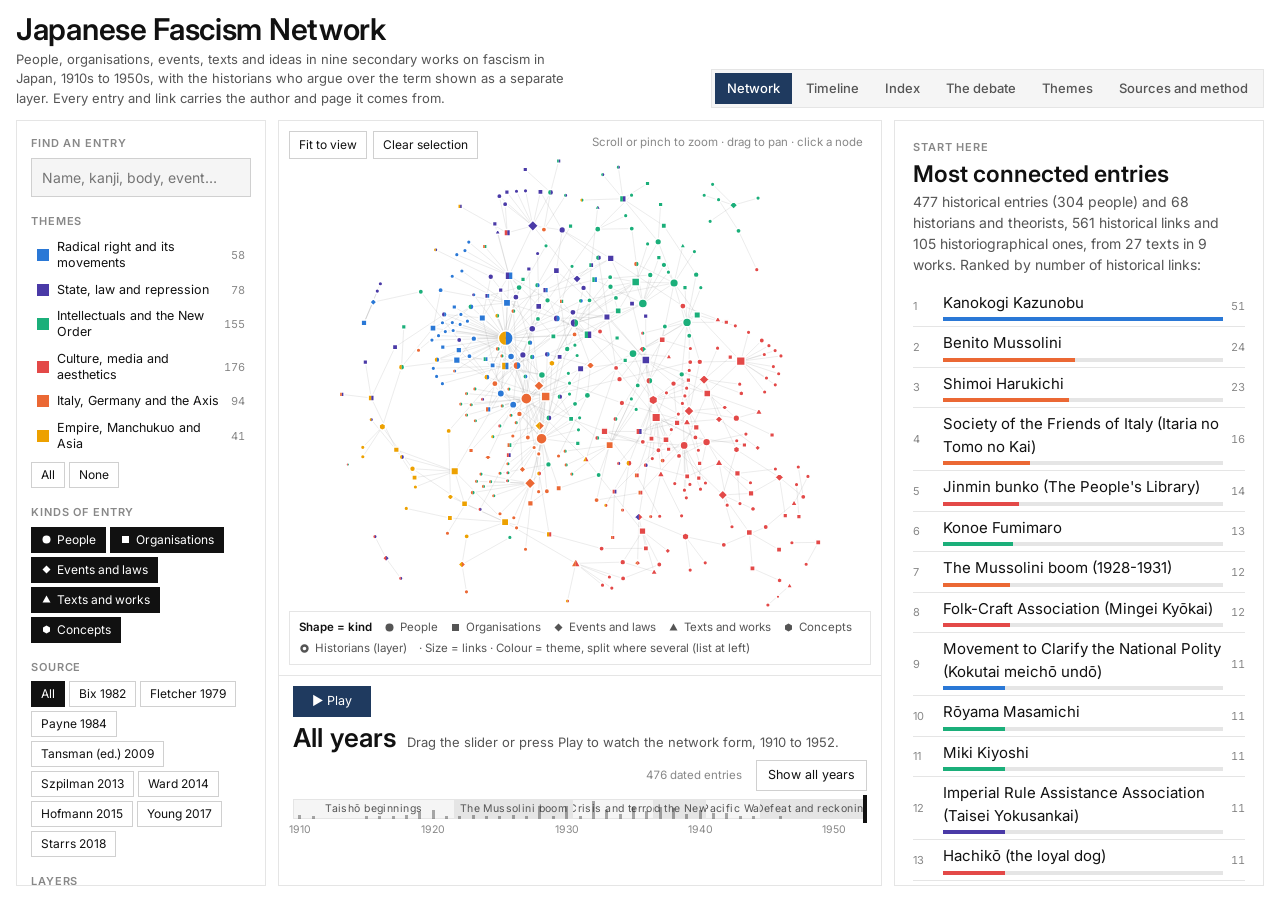
==== tools/japanese-fascism-network/app/index.html @ fdc98f90 "Add Japanese Fascism Network tool Interactive network, time slider, timeline, index, debate and them" ====
<!doctype html>
<html lang="en-GB">
<head>
<meta charset="utf-8">
<meta name="viewport" content="width=device-width, initial-scale=1, viewport-fit=cover">
<title>Japanese Fascism Network</title>
<link rel="preconnect" href="https://fonts.googleapis.com">
<link rel="preconnect" href="https://fonts.gstatic.com" crossorigin>
<link rel="stylesheet" href="https://fonts.googleapis.com/css2?family=Inter:wght@400;500;600&family=Noto+Sans+JP:wght@400;500&display=swap">
<style>
:root{
  --bg:#ffffff; --surface:#ffffff; --surface-2:#f5f5f5; --ink:#111111; --ink-2:#555555; --muted:#888888;
  --line:#e5e5e5; --line-2:#d0d0d0; --accent:#1f3a5f; --accent-ink:#ffffff; --focus:#2a78d6;
  --jp:#14161b; --jp-wash:#fff4e8; --jp-line:#e2b98c;
  --s-moral:#4a3aa7; --s-liberal:#2a78d6; --s-rand:#eb6834; --s-cy2000:#e34948; --s-east:#eda100;
  --s-futures:#1baf7a; --s-global:#008300; --s-consult:#e87ba4; --s-interloc:#898781;
  --serif:"Inter", "Noto Sans JP", system-ui, -apple-system, sans-serif;
  --sans:"Inter", "Noto Sans JP", system-ui, -apple-system, sans-serif;
  --mono:"Inter", "Noto Sans JP", system-ui, sans-serif;
}
html,body{height:100%}
body{background:var(--bg);color:var(--ink);font-family:var(--sans);font-size:14px;line-height:1.5;margin:0}
*{box-sizing:border-box}
button,input,select{font:inherit;color:inherit}
:focus-visible{outline:2px solid var(--focus);outline-offset:2px}
.app{display:grid;grid-template-rows:auto 1fr;height:100%;padding-inline:16px;gap:12px;padding-block:14px}
header.top{display:flex;flex-wrap:wrap;align-items:flex-end;justify-content:space-between;gap:10px 24px}
.brand h1{font-family:var(--serif);font-weight:600;font-size:30px;line-height:1.05;margin:0;letter-spacing:-.01em;text-wrap:balance}
.brand p{margin:4px 0 0;color:var(--ink-2);font-size:13px;max-width:70ch}
.brand p cite{font-style:italic;font-family:var(--serif);font-size:14.5px}
nav.tabs{display:flex;gap:2px;flex-wrap:wrap;background:var(--surface-2);border:1px solid var(--line);border-radius:0;padding:3px}
nav.tabs button{border:0;background:transparent;padding:6px 12px;border-radius:0;cursor:pointer;color:var(--ink-2);font-weight:500;font-size:13px}
nav.tabs button[aria-selected="true"]{background:var(--accent);color:var(--accent-ink)}
nav.tabs button:hover:not([aria-selected="true"]){background:var(--line)}
.shell{display:grid;grid-template-columns:250px minmax(0,1fr) 370px;gap:12px;min-height:0}
aside.filters,section.stage,aside.profile{background:var(--surface);border:1px solid var(--line);border-radius:0;min-height:0}
aside.filters{padding:14px;overflow:auto;display:flex;flex-direction:column;gap:16px}
.fgroup h3{font-size:11px;letter-spacing:.08em;text-transform:uppercase;color:var(--muted);margin:0 0 6px;font-weight:600}
.search{position:relative}
.search input{width:100%;padding:8px 10px;border:1px solid var(--line-2);border-radius:0;background:var(--surface-2)}
.sugg{position:absolute;left:0;right:0;top:100%;margin-top:4px;background:var(--surface);border:1px solid var(--line-2);border-radius:0;z-index:20;max-height:320px;overflow:auto;box-shadow:0 8px 24px rgba(0,0,0,.14)}
.sugg button{display:flex;gap:8px;align-items:center;width:100%;text-align:left;border:0;background:transparent;padding:7px 10px;cursor:pointer}
.sugg button:hover,.sugg button.on{background:var(--surface-2)}
.sugg small{color:var(--muted);margin-left:auto;white-space:nowrap}
.strands{display:flex;flex-direction:column;gap:2px}
.strow{display:grid;grid-template-columns:auto 1fr auto;align-items:center;gap:8px;padding:4px 6px;border-radius:0;cursor:pointer;user-select:none}
.strow:hover{background:var(--surface-2)}
.strow input{position:absolute;opacity:0;pointer-events:none}
.sw{width:12px;height:12px;border-radius:0;border:2px solid var(--sc);background:var(--sc)}
.strow.off .sw{background:transparent}
.strow.off .lbl{color:var(--muted);text-decoration:line-through;text-decoration-color:var(--line-2)}
.strow .lbl{font-size:12.5px;line-height:1.3}
.strow .ct{font-family:var(--mono);font-size:11px;color:var(--muted);font-variant-numeric:tabular-nums}
.chips{display:flex;flex-wrap:wrap;gap:4px}
.chip{border:1px solid var(--line-2);background:var(--surface);border-radius:0;padding:3px 9px;font-size:12px;cursor:pointer;display:inline-flex;align-items:center;gap:5px}
.chip[aria-pressed="true"]{background:var(--ink);color:var(--surface);border-color:var(--ink)}
.chip svg{flex:none}
.toggle{display:flex;gap:8px;align-items:flex-start;cursor:pointer;font-size:12.5px;line-height:1.35;padding:3px 0}
.toggle input{margin-top:2px;accent-color:var(--accent)}
.toggle.jp{background:var(--jp-wash);border:1px solid var(--jp-line);border-radius:0;padding:7px 8px}
.stat{font-size:12px;color:var(--muted)}
section.stage{position:relative;overflow:hidden;display:flex;flex-direction:column}
.view{flex:1;min-height:0;display:flex;flex-direction:column}
.view[hidden]{display:none!important}
#netwrap{position:relative;flex:1;min-height:420px}
#net{position:absolute;inset:0;width:100%;height:100%;cursor:grab;touch-action:none}
#net.dragging{cursor:grabbing}
.netbar{position:absolute;left:10px;top:10px;display:flex;gap:6px;flex-wrap:wrap;z-index:5}
.netbar button{border:1px solid var(--line-2);background:var(--surface);border-radius:0;padding:4px 9px;font-size:12px;cursor:pointer}
.netbar button:hover{background:var(--surface-2)}
.legend{position:absolute;left:10px;bottom:10px;background:color-mix(in srgb,var(--surface) 92%,transparent);border:1px solid var(--line);border-radius:0;padding:7px 9px;font-size:11.5px;color:var(--ink-2);display:flex;flex-wrap:wrap;gap:4px 12px;max-width:calc(100% - 20px);z-index:5}
.legend span{display:inline-flex;align-items:center;gap:5px}
.hint{position:absolute;right:10px;top:10px;font-size:11.5px;color:var(--muted);background:color-mix(in srgb,var(--surface) 88%,transparent);padding:3px 8px;border-radius:0;z-index:5}
.tip{position:absolute;pointer-events:none;background:var(--ink);color:var(--surface);padding:7px 9px;border-radius:0;font-size:12px;max-width:280px;z-index:30;box-shadow:0 6px 18px rgba(0,0,0,.2);line-height:1.35}
.tip b{font-weight:600;display:block;font-size:12.5px}
.tip i{opacity:.8;font-style:normal;font-size:11px}
.scroll{overflow:auto;padding:18px 22px}
.eyebrow{font-size:11px;letter-spacing:.08em;text-transform:uppercase;color:var(--muted);font-weight:600}
h2.vt{font-family:var(--serif);font-weight:600;font-size:22px;margin:2px 0 6px;text-wrap:balance}
.lede{color:var(--ink-2);max-width:68ch;margin:0 0 14px}
/* timeline */
#tlchart{width:100%;overflow-x:auto;border-bottom:1px solid var(--line);padding-bottom:6px}
#tlchart svg{display:block;min-width:720px}
.tlist{display:flex;flex-direction:column;gap:18px;margin-top:14px}
.decade h4{font-family:var(--serif);font-size:18px;font-weight:600;margin:0 0 6px;padding-bottom:3px;border-bottom:1px solid var(--line)}
.tli{display:grid;grid-template-columns:52px 14px 1fr;gap:8px;padding:6px 6px;border-radius:0;align-items:start}
.tli.hl{background:var(--surface-2);box-shadow:inset 0 0 0 1px var(--line-2)}
.tli .yr{font-family:var(--mono);font-size:12.5px;color:var(--ink-2);font-variant-numeric:tabular-nums;padding-top:1px}
.tli .dot{width:10px;height:10px;border-radius:50%;margin-top:5px}
.tli .txt{min-width:0}
.tli .ents{display:flex;flex-wrap:wrap;gap:4px;margin-top:3px}
.elink{border:0;background:var(--surface-2);border:1px solid var(--line);border-radius:0;padding:1px 7px;font-size:12px;cursor:pointer;color:var(--ink)}
.elink:hover{border-color:var(--line-2);background:var(--line)}
.jptag{font-family:var(--mono);font-size:10.5px;border:1px solid var(--jp-line);background:var(--jp-wash);border-radius:0;padding:0 5px;color:var(--ink);white-space:nowrap}
/* index */
.letters{display:flex;flex-wrap:wrap;gap:2px;position:sticky;top:0;background:var(--surface);padding:8px 0;z-index:2;border-bottom:1px solid var(--line)}
.letters a{font-family:var(--mono);font-size:12px;padding:2px 6px;border-radius:0;color:var(--ink-2);text-decoration:none}
.letters a:hover{background:var(--surface-2)}
.letters a.dim{color:var(--line-2);pointer-events:none}
.ixgroup{margin-top:12px}
.ixgroup h4{font-family:var(--serif);font-size:22px;margin:0 0 4px;font-weight:600}
.ix{padding:5px 0;border-bottom:1px dotted var(--line);display:grid;grid-template-columns:1fr;gap:1px}
.ix .hd{display:flex;align-items:baseline;gap:8px;flex-wrap:wrap}
.ix .hd button{border:0;background:none;padding:0;font-family:var(--serif);font-size:16px;cursor:pointer;color:var(--ink);text-align:left}
.ix .hd button:hover{text-decoration:underline;text-underline-offset:3px}
.ix .tp{font-size:11px;color:var(--muted)}
.ix .pp{font-family:var(--mono);font-size:12px;color:var(--ink-2);font-variant-numeric:tabular-nums;overflow-wrap:anywhere}
.ix .pp em{font-style:normal;color:var(--muted)}
.cdot{display:inline-block;width:8px;height:8px;border-radius:50%;flex:none}
/* japan & about */
.prose{max-width:72ch}
.prose p{margin:0 0 12px}
.prose h3{font-family:var(--serif);font-size:19px;margin:22px 0 8px;font-weight:600}
.jpcards{display:grid;grid-template-columns:repeat(auto-fill,minmax(280px,1fr));gap:10px;margin:10px 0 6px}
.jpcard{border:1px solid var(--jp-line);background:var(--jp-wash);border-radius:0;padding:11px 12px;display:flex;flex-direction:column;gap:5px}
.jpcard button.nm{border:0;background:none;padding:0;font-family:var(--serif);font-size:17px;font-weight:600;text-align:left;cursor:pointer;color:var(--ink)}
.jpcard .pp{font-family:var(--mono);font-size:11.5px;color:var(--ink-2)}
.jpcard p{margin:0;font-size:13px}
.leads{margin:6px 0 0;padding-left:18px}
.leads li{margin-bottom:8px}
.mine{font-size:11px;letter-spacing:.06em;text-transform:uppercase;color:var(--muted);font-weight:600}
table.ch{border-collapse:collapse;width:100%;font-size:13px}
table.ch td{padding:5px 8px;border-bottom:1px solid var(--line);vertical-align:top}
table.ch td:first-child{font-family:var(--mono);color:var(--muted);white-space:nowrap}
table.ch button{border:0;background:none;padding:0;text-align:left;cursor:pointer;color:var(--ink);font:inherit}
table.ch button:hover{text-decoration:underline}
/* profile */
aside.profile{overflow:auto;padding:18px 18px 22px}
.pk{display:flex;align-items:center;gap:7px;font-size:11.5px;color:var(--ink-2);letter-spacing:.02em}
.pname{font-family:var(--serif);font-weight:600;font-size:27px;line-height:1.1;margin:6px 0 4px;text-wrap:balance}
.pmeta{font-family:var(--mono);font-size:12px;color:var(--muted)}
.prole{font-family:var(--serif);font-style:italic;font-size:16px;color:var(--ink-2);margin:6px 0 10px}
.pdesc{margin:0 0 12px}
.pbox{border:1px solid var(--jp-line);background:var(--jp-wash);border-radius:0;padding:9px 11px;margin:0 0 14px;font-size:13px}
.pbox .eyebrow{color:var(--ink-2);margin-bottom:3px;display:block}
.psec{margin-top:16px}
.psec h4{font-size:11px;letter-spacing:.08em;text-transform:uppercase;color:var(--muted);margin:0 0 6px;font-weight:600;display:flex;justify-content:space-between;gap:8px}
.refs{display:grid;grid-template-columns:auto 1fr;gap:3px 10px;font-family:var(--mono);font-size:12px;font-variant-numeric:tabular-nums}
.refs .c{color:var(--muted)}
.refs .v{color:var(--ink);overflow-wrap:anywhere}
.refs .v em{font-style:normal;color:var(--muted)}
.rel{list-style:none;margin:0;padding:0;display:flex;flex-direction:column;gap:4px}
.rel li{font-size:13px;line-height:1.35;display:grid;grid-template-columns:14px 1fr;gap:6px}
.rel .ar{color:var(--muted);font-family:var(--mono);font-size:11px;padding-top:2px}
.rel button{border:0;background:none;padding:0;cursor:pointer;color:var(--ink);font-weight:500;text-align:left;text-decoration:underline;text-decoration-color:var(--line-2);text-underline-offset:2px}
.rel button:hover{text-decoration-color:var(--ink)}
.rel .lb{color:var(--ink-2)}
.rel .chn{font-family:var(--mono);font-size:11px;color:var(--muted)}
.kind{font-size:12px;font-weight:600;color:var(--ink-2);margin:10px 0 4px}
.pbtns{display:flex;gap:6px;flex-wrap:wrap;margin-top:12px}
.pbtns button{border:1px solid var(--line-2);background:var(--surface);border-radius:0;padding:5px 10px;font-size:12.5px;cursor:pointer}
.pbtns button.primary{background:var(--accent);color:var(--accent-ink);border-color:var(--accent)}
.toplist{list-style:none;padding:0;margin:0;display:flex;flex-direction:column}
.toplist li{display:grid;grid-template-columns:22px 1fr auto;gap:8px;align-items:center;padding:5px 0;border-bottom:1px solid var(--line)}
.toplist .rk{font-family:var(--mono);font-size:11px;color:var(--muted)}
.toplist button{border:0;background:none;padding:0;text-align:left;cursor:pointer;color:var(--ink);font-family:var(--serif);font-size:15px}
.toplist .n{font-family:var(--mono);font-size:11px;color:var(--muted);font-variant-numeric:tabular-nums}
.bar{height:4px;border-radius:0;background:var(--line);margin-top:3px;overflow:hidden}
.bar i{display:block;height:100%;background:var(--muted);border-radius:0}
.ftoggle{display:none}
@media (max-width:1180px){
  .shell{grid-template-columns:230px minmax(0,1fr)}
  aside.profile{grid-column:1 / -1;max-height:none}
}
@media (max-width:760px){
  .app{height:auto;display:flex;flex-direction:column}
  html,body{height:auto}
  .shell{display:flex;flex-direction:column}
  .ftoggle{display:inline-flex;border:1px solid var(--line-2);background:var(--surface);border-radius:0;padding:6px 12px;cursor:pointer;font-size:13px;align-self:flex-start}
  aside.filters.collapsed{display:none}
  #netwrap{flex:none;min-height:0;height:68vh}
  section.stage{min-height:0}
  .scroll{padding:14px}
  .brand h1{font-size:25px}
  .view{flex:none;max-height:none}
  #tlist-wrap,.scroll{max-height:none}
}
@media (prefers-reduced-motion: reduce){*{transition:none!important;animation:none!important}}
:root{
  --q1:#2a78d6; --q2:#4a3aa7; --q3:#1baf7a; --q4:#e34948; --q5:#eb6834; --q6:#eda100; --q0:#a3a6ad;
  --sh-line:#9fb3d1; --sh-wash:#eef3fa;
  --serif-jp:"Inter","Noto Sans JP","Hiragino Sans","Yu Gothic",sans-serif;
}
.pbtns a{border:1px solid var(--line-2);background:var(--surface);border-radius:0;padding:5px 10px;font-size:12.5px;cursor:pointer;color:var(--ink);text-decoration:none}
.pbtns a:hover{background:var(--surface-2)}
.shtag{font-family:var(--mono);font-size:10.5px;border:1px solid var(--sh-line);background:var(--sh-wash);border-radius:0;padding:0 5px;color:var(--ink);white-space:nowrap}
.toggle.sh{background:var(--sh-wash);border:1px solid var(--sh-line);border-radius:0;padding:7px 8px}
.pbox.sh{border-color:var(--sh-line);background:var(--sh-wash)}
.qchip{display:inline-flex;align-items:center;gap:5px;border:1px solid var(--line-2);border-radius:0;padding:2px 8px;font-size:12px;background:var(--surface)}
.qchips{display:flex;flex-wrap:wrap;gap:4px}
.rqcards{display:flex;flex-direction:column;gap:14px;margin-top:14px}
.rqcard{border:1px solid var(--line);border-left:4px solid var(--rc);border-radius:0;padding:12px 14px 14px;background:var(--surface)}
.rqcard .code{font-family:var(--mono);font-size:11.5px;color:var(--ink-2);display:flex;gap:8px;align-items:center;flex-wrap:wrap}
.rqcard h3{font-family:var(--serif);font-size:19px;font-weight:600;margin:4px 0 8px;line-height:1.3;text-wrap:balance}
.rqcard dl{margin:0;display:grid;gap:8px}
.rqcard dt{font-size:11px;letter-spacing:.08em;text-transform:uppercase;color:var(--muted);font-weight:600}
.rqcard dd{margin:1px 0 0}
.rqcard .ents{display:flex;flex-wrap:wrap;gap:4px;margin-top:3px}
.rqcard a{color:var(--accent)}
.jpn{font-family:var(--serif-jp)}
.timebar{border-top:1px solid var(--line);padding:10px 14px 12px;display:flex;flex-direction:column;gap:8px;background:var(--surface)}
.tb-row{display:flex;flex-wrap:wrap;align-items:center;gap:8px 14px}
.tb-row button{border:1px solid var(--line-2);background:var(--surface);border-radius:0;padding:5px 11px;font-size:12.5px;cursor:pointer}
.tb-row button.primary{background:var(--accent);color:var(--accent-ink);border-color:var(--accent);min-width:78px}
.tb-year{display:flex;align-items:baseline;gap:10px;min-width:0}
.tb-year b{font-family:var(--serif);font-weight:600;font-size:26px;line-height:1;font-variant-numeric:tabular-nums}
.tb-phase{font-size:13px;color:var(--ink-2)}
.tb-phase i{font-style:normal;font-family:var(--mono);font-size:11px;letter-spacing:.06em;text-transform:uppercase;color:var(--muted);margin-right:6px}
.tb-stat{font-family:var(--mono);font-size:11.5px;color:var(--muted);margin-left:auto;font-variant-numeric:tabular-nums}
.tb-track{position:relative;height:40px}
.tb-bands{position:absolute;left:0;right:0;top:0;height:20px;display:flex;border-radius:0;overflow:hidden;border:1px solid var(--line)}
.tb-bands span{height:100%;display:flex;align-items:center;justify-content:center;font-size:10.5px;letter-spacing:.04em;color:var(--ink-2);white-space:nowrap;overflow:hidden;cursor:pointer}
.tb-bands span:nth-child(odd){background:var(--surface-2)}
.tb-bands span:nth-child(even){background:var(--line)}
.tb-bands span.on{background:var(--accent);color:var(--accent-ink)}
.tb-track input{position:absolute;left:0;right:0;top:0;width:100%;height:20px;margin:0;background:transparent;-webkit-appearance:none;appearance:none;cursor:pointer}
.tb-track input::-webkit-slider-runnable-track{height:20px;background:transparent}
.tb-track input::-moz-range-track{height:20px;background:transparent}
.tb-track input::-webkit-slider-thumb{-webkit-appearance:none;width:4px;height:28px;margin-top:-4px;background:var(--ink);border-radius:0;border:0}
.tb-track input::-moz-range-thumb{width:4px;height:28px;background:var(--ink);border-radius:0;border:0}
.tb-ticks{position:absolute;left:0;right:0;top:23px;height:14px;font-family:var(--mono);font-size:10.5px;color:var(--muted)}
.tb-ticks span{position:absolute;transform:translateX(-50%)}
.tb-hist{position:absolute;left:0;right:0;top:0;height:20px;pointer-events:none}
.tb-hist i{position:absolute;bottom:0;width:3px;margin-left:-1.5px;background:var(--ink);opacity:.35;border-radius:0}
.tb-events{display:flex;flex-wrap:nowrap;gap:4px;align-items:center;min-height:26px;font-size:12px;color:var(--muted);overflow-x:auto;white-space:nowrap;padding-bottom:2px}
.tb-events>*{flex:none}
.timebar{flex:none}
.tb-phase{max-width:62ch}
.tb-events .elink{font-size:12px}
.tb-events .elink.an{border-style:dashed}
@media (max-width:760px){.tb-bands span{font-size:0}.tb-stat{margin-left:0;width:100%}}
@media (max-width:760px){.hint{display:none}}
</style>
<style>
:root{ --hg:#5f6470; --hg-wash:#eef0f4; --hg-line:#a9aebb; }
.toggle.hg{background:var(--hg-wash);border:1px solid var(--hg-line);border-radius:0;padding:7px 8px}
.pbox.hg{border-color:var(--hg-line);background:var(--hg-wash)}
.hgtag{font-family:var(--mono);font-size:10.5px;border:1px solid var(--hg-line);background:var(--hg-wash);border-radius:0;padding:0 5px;color:var(--ink);white-space:nowrap}
.cite{font-family:var(--mono);font-size:11.5px;color:var(--ink-2);white-space:nowrap;border:0;background:none;padding:0;cursor:pointer;text-decoration:underline dotted;text-decoration-color:var(--line-2);text-underline-offset:2px}
.cite:hover{color:var(--ink);text-decoration-color:var(--ink)}
.stmts{list-style:none;margin:0 0 12px;padding:0;display:flex;flex-direction:column;gap:8px}
.stmts li{border-left:2px solid var(--line-2);padding-left:9px}
.stmts .cs{display:block;margin-top:2px}
.claims{list-style:none;margin:0;padding:0;display:flex;flex-direction:column;gap:8px}
.claims li{font-size:13.5px}
.claims .k{font-family:var(--mono);font-size:10.5px;letter-spacing:.05em;text-transform:uppercase;color:var(--muted);margin-right:6px}
.alts{font-size:12px;color:var(--muted);margin:2px 0 8px}
.rel .cs{display:block;margin-top:1px}
.stcards{display:flex;flex-direction:column;gap:14px;margin-top:14px}
.stcard{border:1px solid var(--line);border-left:4px solid var(--hg);border-radius:0;padding:12px 14px 14px;background:var(--surface)}
.stcard h3{font-family:var(--serif);font-size:19px;font-weight:600;margin:2px 0 4px}
.stcard .who{margin-top:12px;padding-top:10px;border-top:1px solid var(--line)}
.stcard .who:first-of-type{border-top:0;padding-top:0}
.stcard .who h4{margin:0 0 4px;font-family:var(--serif);font-size:16px;font-weight:600;display:flex;gap:8px;align-items:baseline;flex-wrap:wrap}
.stcard .who h4 button{border:0;background:none;padding:0;font:inherit;color:var(--ink);cursor:pointer;text-align:left}
.stcard .who h4 button:hover{text-decoration:underline}
.bib{margin:0;padding-left:0;list-style:none;display:flex;flex-direction:column;gap:10px}
.bib li{padding-left:22px;text-indent:-22px}
.bib li:target{background:var(--surface-2);box-shadow:0 0 0 6px var(--surface-2);border-radius:0}
.bib .n{font-family:var(--mono);font-size:11px;color:var(--muted);white-space:nowrap}
.chaps{margin:6px 0 0 22px;padding:0;list-style:none;display:flex;flex-direction:column;gap:6px;font-size:13px}
.chaps li{text-indent:0;padding-left:0}
select.chsel{width:100%;margin-top:6px;padding:5px 8px;border:1px solid var(--line-2);border-radius:0;background:var(--surface-2);font-size:12.5px}
.tb-note{font-size:11.5px;color:var(--muted)}
</style>
</head>
<body>

<div class="app">
  <header class="top">
    <div class="brand">
      <h1>Japanese Fascism Network</h1>
      <p>People, organisations, events, texts and ideas in nine secondary works on fascism in Japan, 1910s to 1950s, with the historians who argue over the term shown as a separate layer. Every entry and link carries the author and page it comes from.</p>
    </div>
    <nav class="tabs" role="tablist" aria-label="Views">
      <button role="tab" data-view="network" aria-selected="true">Network</button>
      <button role="tab" data-view="timeline" aria-selected="false">Timeline</button>
      <button role="tab" data-view="index" aria-selected="false">Index</button>
      <button role="tab" data-view="debate" aria-selected="false">The debate</button>
      <button role="tab" data-view="themes" aria-selected="false">Themes</button>
      <button role="tab" data-view="about" aria-selected="false">Sources and method</button>
    </nav>
  </header>

  <div class="shell">
    <button class="ftoggle" id="ftoggle" aria-controls="filters" aria-expanded="false">Filters and search</button>
    <aside class="filters collapsed" id="filters" aria-label="Filters">
      <div class="fgroup search">
        <h3><label for="q">Find an entry</label></h3>
        <input id="q" type="search" placeholder="Name, kanji, body, event…" autocomplete="off">
        <div class="sugg" id="sugg" hidden></div>
      </div>
      <div class="fgroup">
        <h3>Themes</h3>
        <div class="strands" id="strands"></div>
        <div class="chips" style="margin-top:6px"><button class="chip" id="allstr">All</button><button class="chip" id="nostr">None</button></div>
      </div>
      <div class="fgroup">
        <h3>Kinds of entry</h3>
        <div class="chips" id="types"></div>
      </div>
      <div class="fgroup">
        <h3>Source</h3>
        <div class="chips" id="pubs"></div>
        <select class="chsel" id="chsel" hidden aria-label="Chapter of Tansman (ed.)"></select>
      </div>
      <div class="fgroup">
        <h3>Layers</h3>
        <label class="toggle hg"><input type="checkbox" id="hg"> <span><b>Show the historians</b><br><span class="stat">Scholars and theorists, what they argue and whom they discuss, drawn dashed</span></span></label>
        <label class="toggle"><input type="checkbox" id="minor"> <span>Include entries named in only one source, with no other links</span></label>
      </div>
      <div class="stat" id="stat"></div>
    </aside>

    <section class="stage" aria-live="polite">
      <div class="view" id="view-network">
        <div id="netwrap">
          <canvas id="net" aria-label="Network of people, organisations, events, texts and ideas. Use the index view for a text alternative."></canvas>
          <div class="netbar"><button id="fit">Fit to view</button><button id="clearsel">Clear selection</button></div>
          <div class="hint" id="hint">Scroll or pinch to zoom · drag to pan · click a node</div>
          <div class="legend" id="legend"></div>
          <div class="tip" id="tip" hidden></div>
        </div>
        <div class="timebar" id="timebar" aria-label="Time slider">
          <div class="tb-row">
            <button class="primary" id="play" aria-label="Play through the years">&#9654; Play</button>
            <div class="tb-year"><b id="tbYear">All years</b><span class="tb-phase" id="tbPhase"></span></div>
            <span class="tb-stat" id="tbStat"></span>
            <button id="allyears">Show all years</button>
          </div>
          <div class="tb-track">
            <div class="tb-bands" id="tbBands"></div>
            <div class="tb-hist" id="tbHist"></div>
            <input type="range" id="yr" min="1910" max="1952" step="1" value="1952" aria-label="Show the network as it stood at the end of this year">
            <div class="tb-ticks" id="tbTicks"></div>
          </div>
          <div class="tb-events" id="tbEvents"></div>
        </div>
      </div>

      <div class="view" id="view-timeline" hidden>
        <div class="scroll" id="tlist-wrap">
          <div class="eyebrow" id="tlrange"></div>
          <h2 class="vt">Timeline</h2>
          <p class="lede">Dated events recorded in the sources, placed by theme. An item touching several themes appears in each lane. Click a dot or an entry to open it; each line gives its source and page.</p>
          <div id="tlchart"></div>
          <div class="tlist" id="tlist"></div>
        </div>
      </div>

      <div class="view" id="view-index" hidden>
        <div class="scroll" id="ixwrap">
          <div class="eyebrow">Every entry, A to Z</div>
          <h2 class="vt">Index</h2>
          <p class="lede">Japanese names are given family name first. The line under each entry lists the works that name it. Current filters apply.</p>
          <div class="letters" id="letters"></div>
          <div id="ix"></div>
        </div>
      </div>

      <div class="view" id="view-debate" hidden>
        <div class="scroll"><div class="prose" id="debate" style="max-width:82ch"></div></div>
      </div>

      <div class="view" id="view-themes" hidden>
        <div class="scroll"><div class="prose" id="themes" style="max-width:82ch"></div></div>
      </div>

      <div class="view" id="view-about" hidden>
        <div class="scroll"><div class="prose" id="about"></div></div>
      </div>
    </section>

    <aside class="profile" id="profile" aria-label="Entry details"></aside>
  </div>
</div>
<script>/* d3 v7.9.0, ISC licence, Mike Bostock */
// https://d3js.org v7.9.0 Copyright 2010-2023 Mike Bostock
!function(t,n){"object"==typeof exports&&"undefined"!=typeof module?n(exports):"function"==typeof define&&define.amd?define(["exports"],n):n((t="undefined"!=typeof globalThis?globalThis:t||self).d3=t.d3||{})}(this,(function(t){"use strict";function n(t,n){return null==t||null==n?NaN:t<n?-1:t>n?1:t>=n?0:NaN}function e(t,n){return null==t||null==n?NaN:n<t?-1:n>t?1:n>=t?0:NaN}function r(t){let r,o,a;function u(t,n,e=0,i=t.length){if(e<i){if(0!==r(n,n))return i;do{const r=e+i>>>1;o(t[r],n)<0?e=r+1:i=r}while(e<i)}return e}return 2!==t.length?(r=n,o=(e,r)=>n(t(e),r),a=(n,e)=>t(n)-e):(r=t===n||t===e?t:i,o=t,a=t),{left:u,center:function(t,n,e=0,r=t.length){const i=u(t,n,e,r-1);return i>e&&a(t[i-1],n)>-a(t[i],n)?i-1:i},right:function(t,n,e=0,i=t.length){if(e<i){if(0!==r(n,n))return i;do{const r=e+i>>>1;o(t[r],n)<=0?e=r+1:i=r}while(e<i)}return e}}}function i(){return 0}function o(t){return null===t?NaN:+t}const a=r(n),u=a.right,c=a.left,f=r(o).center;var s=u;const l=d(y),h=d((function(t){const n=y(t);return(t,e,r,i,o)=>{n(t,e,(r<<=2)+0,(i<<=2)+0,o<<=2),n(t,e,r+1,i+1,o),n(t,e,r+2,i+2,o),n(t,e,r+3,i+3,o)}}));function d(t){return function(n,e,r=e){if(!((e=+e)>=0))throw new RangeError("invalid rx");if(!((r=+r)>=0))throw new RangeError("invalid ry");let{data:i,width:o,height:a}=n;if(!((o=Math.floor(o))>=0))throw new RangeError("invalid width");if(!((a=Math.floor(void 0!==a?a:i.length/o))>=0))throw new RangeError("invalid height");if(!o||!a||!e&&!r)return n;const u=e&&t(e),c=r&&t(r),f=i.slice();return u&&c?(p(u,f,i,o,a),p(u,i,f,o,a),p(u,f,i,o,a),g(c,i,f,o,a),g(c,f,i,o,a),g(c,i,f,o,a)):u?(p(u,i,f,o,a),p(u,f,i,o,a),p(u,i,f,o,a)):c&&(g(c,i,f,o,a),g(c,f,i,o,a),g(c,i,f,o,a)),n}}function p(t,n,e,r,i){for(let o=0,a=r*i;o<a;)t(n,e,o,o+=r,1)}function g(t,n,e,r,i){for(let o=0,a=r*i;o<r;++o)t(n,e,o,o+a,r)}function y(t){const n=Math.floor(t);if(n===t)return function(t){const n=2*t+1;return(e,r,i,o,a)=>{if(!((o-=a)>=i))return;let u=t*r[i];const c=a*t;for(let t=i,n=i+c;t<n;t+=a)u+=r[Math.min(o,t)];for(let t=i,f=o;t<=f;t+=a)u+=r[Math.min(o,t+c)],e[t]=u/n,u-=r[Math.max(i,t-c)]}}(t);const e=t-n,r=2*t+1;return(t,i,o,a,u)=>{if(!((a-=u)>=o))return;let c=n*i[o];const f=u*n,s=f+u;for(let t=o,n=o+f;t<n;t+=u)c+=i[Math.min(a,t)];for(let n=o,l=a;n<=l;n+=u)c+=i[Math.min(a,n+f)],t[n]=(c+e*(i[Math.max(o,n-s)]+i[Math.min(a,n+s)]))/r,c-=i[Math.max(o,n-f)]}}function v(t,n){let e=0;if(void 0===n)for(let n of t)null!=n&&(n=+n)>=n&&++e;else{let r=-1;for(let i of t)null!=(i=n(i,++r,t))&&(i=+i)>=i&&++e}return e}function _(t){return 0|t.length}function b(t){return!(t>0)}function m(t){return"object"!=typeof t||"length"in t?t:Array.from(t)}function x(t,n){let e,r=0,i=0,o=0;if(void 0===n)for(let n of t)null!=n&&(n=+n)>=n&&(e=n-i,i+=e/++r,o+=e*(n-i));else{let a=-1;for(let u of t)null!=(u=n(u,++a,t))&&(u=+u)>=u&&(e=u-i,i+=e/++r,o+=e*(u-i))}if(r>1)return o/(r-1)}function w(t,n){const e=x(t,n);return e?Math.sqrt(e):e}function M(t,n){let e,r;if(void 0===n)for(const n of t)null!=n&&(void 0===e?n>=n&&(e=r=n):(e>n&&(e=n),r<n&&(r=n)));else{let i=-1;for(let o of t)null!=(o=n(o,++i,t))&&(void 0===e?o>=o&&(e=r=o):(e>o&&(e=o),r<o&&(r=o)))}return[e,r]}class T{constructor(){this._partials=new Float64Array(32),this._n=0}add(t){const n=this._partials;let e=0;for(let r=0;r<this._n&&r<32;r++){const i=n[r],o=t+i,a=Math.abs(t)<Math.abs(i)?t-(o-i):i-(o-t);a&&(n[e++]=a),t=o}return n[e]=t,this._n=e+1,this}valueOf(){const t=this._partials;let n,e,r,i=this._n,o=0;if(i>0){for(o=t[--i];i>0&&(n=o,e=t[--i],o=n+e,r=e-(o-n),!r););i>0&&(r<0&&t[i-1]<0||r>0&&t[i-1]>0)&&(e=2*r,n=o+e,e==n-o&&(o=n))}return o}}class InternMap extends Map{constructor(t,n=N){if(super(),Object.defineProperties(this,{_intern:{value:new Map},_key:{value:n}}),null!=t)for(const[n,e]of t)this.set(n,e)}get(t){return super.get(A(this,t))}has(t){return super.has(A(this,t))}set(t,n){return super.set(S(this,t),n)}delete(t){return super.delete(E(this,t))}}class InternSet extends Set{constructor(t,n=N){if(super(),Object.defineProperties(this,{_intern:{value:new Map},_key:{value:n}}),null!=t)for(const n of t)this.add(n)}has(t){return super.has(A(this,t))}add(t){return super.add(S(this,t))}delete(t){return super.delete(E(this,t))}}function A({_intern:t,_key:n},e){const r=n(e);return t.has(r)?t.get(r):e}function S({_intern:t,_key:n},e){const r=n(e);return t.has(r)?t.get(r):(t.set(r,e),e)}function E({_intern:t,_key:n},e){const r=n(e);return t.has(r)&&(e=t.get(r),t.delete(r)),e}function N(t){return null!==t&&"object"==typeof t?t.valueOf():t}function k(t){return t}function C(t,...n){return F(t,k,k,n)}function P(t,...n){return F(t,Array.from,k,n)}function z(t,n){for(let e=1,r=n.length;e<r;++e)t=t.flatMap((t=>t.pop().map((([n,e])=>[...t,n,e]))));return t}function $(t,n,...e){return F(t,k,n,e)}function D(t,n,...e){return F(t,Array.from,n,e)}function R(t){if(1!==t.length)throw new Error("duplicate key");return t[0]}function F(t,n,e,r){return function t(i,o){if(o>=r.length)return e(i);const a=new InternMap,u=r[o++];let c=-1;for(const t of i){const n=u(t,++c,i),e=a.get(n);e?e.push(t):a.set(n,[t])}for(const[n,e]of a)a.set(n,t(e,o));return n(a)}(t,0)}function q(t,n){return Array.from(n,(n=>t[n]))}function U(t,...n){if("function"!=typeof t[Symbol.iterator])throw new TypeError("values is not iterable");t=Array.from(t);let[e]=n;if(e&&2!==e.length||n.length>1){const r=Uint32Array.from(t,((t,n)=>n));return n.length>1?(n=n.map((n=>t.map(n))),r.sort(((t,e)=>{for(const r of n){const n=O(r[t],r[e]);if(n)return n}}))):(e=t.map(e),r.sort(((t,n)=>O(e[t],e[n])))),q(t,r)}return t.sort(I(e))}function I(t=n){if(t===n)return O;if("function"!=typeof t)throw new TypeError("compare is not a function");return(n,e)=>{const r=t(n,e);return r||0===r?r:(0===t(e,e))-(0===t(n,n))}}function O(t,n){return(null==t||!(t>=t))-(null==n||!(n>=n))||(t<n?-1:t>n?1:0)}var B=Array.prototype.slice;function Y(t){return()=>t}const L=Math.sqrt(50),j=Math.sqrt(10),H=Math.sqrt(2);function X(t,n,e){const r=(n-t)/Math.max(0,e),i=Math.floor(Math.log10(r)),o=r/Math.pow(10,i),a=o>=L?10:o>=j?5:o>=H?2:1;let u,c,f;return i<0?(f=Math.pow(10,-i)/a,u=Math.round(t*f),c=Math.round(n*f),u/f<t&&++u,c/f>n&&--c,f=-f):(f=Math.pow(10,i)*a,u=Math.round(t/f),c=Math.round(n/f),u*f<t&&++u,c*f>n&&--c),c<u&&.5<=e&&e<2?X(t,n,2*e):[u,c,f]}function G(t,n,e){if(!((e=+e)>0))return[];if((t=+t)===(n=+n))return[t];const r=n<t,[i,o,a]=r?X(n,t,e):X(t,n,e);if(!(o>=i))return[];const u=o-i+1,c=new Array(u);if(r)if(a<0)for(let t=0;t<u;++t)c[t]=(o-t)/-a;else for(let t=0;t<u;++t)c[t]=(o-t)*a;else if(a<0)for(let t=0;t<u;++t)c[t]=(i+t)/-a;else for(let t=0;t<u;++t)c[t]=(i+t)*a;return c}function V(t,n,e){return X(t=+t,n=+n,e=+e)[2]}function W(t,n,e){e=+e;const r=(n=+n)<(t=+t),i=r?V(n,t,e):V(t,n,e);return(r?-1:1)*(i<0?1/-i:i)}function Z(t,n,e){let r;for(;;){const i=V(t,n,e);if(i===r||0===i||!isFinite(i))return[t,n];i>0?(t=Math.floor(t/i)*i,n=Math.ceil(n/i)*i):i<0&&(t=Math.ceil(t*i)/i,n=Math.floor(n*i)/i),r=i}}function K(t){return Math.max(1,Math.ceil(Math.log(v(t))/Math.LN2)+1)}function Q(){var t=k,n=M,e=K;function r(r){Array.isArray(r)||(r=Array.from(r));var i,o,a,u=r.length,c=new Array(u);for(i=0;i<u;++i)c[i]=t(r[i],i,r);var f=n(c),l=f[0],h=f[1],d=e(c,l,h);if(!Array.isArray(d)){const t=h,e=+d;if(n===M&&([l,h]=Z(l,h,e)),(d=G(l,h,e))[0]<=l&&(a=V(l,h,e)),d[d.length-1]>=h)if(t>=h&&n===M){const t=V(l,h,e);isFinite(t)&&(t>0?h=(Math.floor(h/t)+1)*t:t<0&&(h=(Math.ceil(h*-t)+1)/-t))}else d.pop()}for(var p=d.length,g=0,y=p;d[g]<=l;)++g;for(;d[y-1]>h;)--y;(g||y<p)&&(d=d.slice(g,y),p=y-g);var v,_=new Array(p+1);for(i=0;i<=p;++i)(v=_[i]=[]).x0=i>0?d[i-1]:l,v.x1=i<p?d[i]:h;if(isFinite(a)){if(a>0)for(i=0;i<u;++i)null!=(o=c[i])&&l<=o&&o<=h&&_[Math.min(p,Math.floor((o-l)/a))].push(r[i]);else if(a<0)for(i=0;i<u;++i)if(null!=(o=c[i])&&l<=o&&o<=h){const t=Math.floor((l-o)*a);_[Math.min(p,t+(d[t]<=o))].push(r[i])}}else for(i=0;i<u;++i)null!=(o=c[i])&&l<=o&&o<=h&&_[s(d,o,0,p)].push(r[i]);return _}return r.value=function(n){return arguments.length?(t="function"==typeof n?n:Y(n),r):t},r.domain=function(t){return arguments.length?(n="function"==typeof t?t:Y([t[0],t[1]]),r):n},r.thresholds=function(t){return arguments.length?(e="function"==typeof t?t:Y(Array.isArray(t)?B.call(t):t),r):e},r}function J(t,n){let e;if(void 0===n)for(const n of t)null!=n&&(e<n||void 0===e&&n>=n)&&(e=n);else{let r=-1;for(let i of t)null!=(i=n(i,++r,t))&&(e<i||void 0===e&&i>=i)&&(e=i)}return e}function tt(t,n){let e,r=-1,i=-1;if(void 0===n)for(const n of t)++i,null!=n&&(e<n||void 0===e&&n>=n)&&(e=n,r=i);else for(let o of t)null!=(o=n(o,++i,t))&&(e<o||void 0===e&&o>=o)&&(e=o,r=i);return r}function nt(t,n){let e;if(void 0===n)for(const n of t)null!=n&&(e>n||void 0===e&&n>=n)&&(e=n);else{let r=-1;for(let i of t)null!=(i=n(i,++r,t))&&(e>i||void 0===e&&i>=i)&&(e=i)}return e}function et(t,n){let e,r=-1,i=-1;if(void 0===n)for(const n of t)++i,null!=n&&(e>n||void 0===e&&n>=n)&&(e=n,r=i);else for(let o of t)null!=(o=n(o,++i,t))&&(e>o||void 0===e&&o>=o)&&(e=o,r=i);return r}function rt(t,n,e=0,r=1/0,i){if(n=Math.floor(n),e=Math.floor(Math.max(0,e)),r=Math.floor(Math.min(t.length-1,r)),!(e<=n&&n<=r))return t;for(i=void 0===i?O:I(i);r>e;){if(r-e>600){const o=r-e+1,a=n-e+1,u=Math.log(o),c=.5*Math.exp(2*u/3),f=.5*Math.sqrt(u*c*(o-c)/o)*(a-o/2<0?-1:1);rt(t,n,Math.max(e,Math.floor(n-a*c/o+f)),Math.min(r,Math.floor(n+(o-a)*c/o+f)),i)}const o=t[n];let a=e,u=r;for(it(t,e,n),i(t[r],o)>0&&it(t,e,r);a<u;){for(it(t,a,u),++a,--u;i(t[a],o)<0;)++a;for(;i(t[u],o)>0;)--u}0===i(t[e],o)?it(t,e,u):(++u,it(t,u,r)),u<=n&&(e=u+1),n<=u&&(r=u-1)}return t}function it(t,n,e){const r=t[n];t[n]=t[e],t[e]=r}function ot(t,e=n){let r,i=!1;if(1===e.length){let o;for(const a of t){const t=e(a);(i?n(t,o)>0:0===n(t,t))&&(r=a,o=t,i=!0)}}else for(const n of t)(i?e(n,r)>0:0===e(n,n))&&(r=n,i=!0);return r}function at(t,n,e){if(t=Float64Array.from(function*(t,n){if(void 0===n)for(let n of t)null!=n&&(n=+n)>=n&&(yield n);else{let e=-1;for(let r of t)null!=(r=n(r,++e,t))&&(r=+r)>=r&&(yield r)}}(t,e)),(r=t.length)&&!isNaN(n=+n)){if(n<=0||r<2)return nt(t);if(n>=1)return J(t);var r,i=(r-1)*n,o=Math.floor(i),a=J(rt(t,o).subarray(0,o+1));return a+(nt(t.subarray(o+1))-a)*(i-o)}}function ut(t,n,e=o){if((r=t.length)&&!isNaN(n=+n)){if(n<=0||r<2)return+e(t[0],0,t);if(n>=1)return+e(t[r-1],r-1,t);var r,i=(r-1)*n,a=Math.floor(i),u=+e(t[a],a,t);return u+(+e(t[a+1],a+1,t)-u)*(i-a)}}function ct(t,n,e=o){if(!isNaN(n=+n)){if(r=Float64Array.from(t,((n,r)=>o(e(t[r],r,t)))),n<=0)return et(r);if(n>=1)return tt(r);var r,i=Uint32Array.from(t,((t,n)=>n)),a=r.length-1,u=Math.floor(a*n);return rt(i,u,0,a,((t,n)=>O(r[t],r[n]))),(u=ot(i.subarray(0,u+1),(t=>r[t])))>=0?u:-1}}function ft(t){return Array.from(function*(t){for(const n of t)yield*n}(t))}function st(t,n){return[t,n]}function lt(t,n,e){t=+t,n=+n,e=(i=arguments.length)<2?(n=t,t=0,1):i<3?1:+e;for(var r=-1,i=0|Math.max(0,Math.ceil((n-t)/e)),o=new Array(i);++r<i;)o[r]=t+r*e;return o}function ht(t,e=n){if(1===e.length)return et(t,e);let r,i=-1,o=-1;for(const n of t)++o,(i<0?0===e(n,n):e(n,r)<0)&&(r=n,i=o);return i}var dt=pt(Math.random);function pt(t){return function(n,e=0,r=n.length){let i=r-(e=+e);for(;i;){const r=t()*i--|0,o=n[i+e];n[i+e]=n[r+e],n[r+e]=o}return n}}function gt(t){if(!(i=t.length))return[];for(var n=-1,e=nt(t,yt),r=new Array(e);++n<e;)for(var i,o=-1,a=r[n]=new Array(i);++o<i;)a[o]=t[o][n];return r}function yt(t){return t.length}function vt(t){return t instanceof InternSet?t:new InternSet(t)}function _t(t,n){const e=t[Symbol.iterator](),r=new Set;for(const t of n){const n=bt(t);if(r.has(n))continue;let i,o;for(;({value:i,done:o}=e.next());){if(o)return!1;const t=bt(i);if(r.add(t),Object.is(n,t))break}}return!0}function bt(t){return null!==t&&"object"==typeof t?t.valueOf():t}function mt(t){return t}var xt=1,wt=2,Mt=3,Tt=4,At=1e-6;function St(t){return"translate("+t+",0)"}function Et(t){return"translate(0,"+t+")"}function Nt(t){return n=>+t(n)}function kt(t,n){return n=Math.max(0,t.bandwidth()-2*n)/2,t.round()&&(n=Math.round(n)),e=>+t(e)+n}function Ct(){return!this.__axis}function Pt(t,n){var e=[],r=null,i=null,o=6,a=6,u=3,c="undefined"!=typeof window&&window.devicePixelRatio>1?0:.5,f=t===xt||t===Tt?-1:1,s=t===Tt||t===wt?"x":"y",l=t===xt||t===Mt?St:Et;function h(h){var d=null==r?n.ticks?n.ticks.apply(n,e):n.domain():r,p=null==i?n.tickFormat?n.tickFormat.apply(n,e):mt:i,g=Math.max(o,0)+u,y=n.range(),v=+y[0]+c,_=+y[y.length-1]+c,b=(n.bandwidth?kt:Nt)(n.copy(),c),m=h.selection?h.selection():h,x=m.selectAll(".domain").data([null]),w=m.selectAll(".tick").data(d,n).order(),M=w.exit(),T=w.enter().append("g").attr("class","tick"),A=w.select("line"),S=w.select("text");x=x.merge(x.enter().insert("path",".tick").attr("class","domain").attr("stroke","currentColor")),w=w.merge(T),A=A.merge(T.append("line").attr("stroke","currentColor").attr(s+"2",f*o)),S=S.merge(T.append("text").attr("fill","currentColor").attr(s,f*g).attr("dy",t===xt?"0em":t===Mt?"0.71em":"0.32em")),h!==m&&(x=x.transition(h),w=w.transition(h),A=A.transition(h),S=S.transition(h),M=M.transition(h).attr("opacity",At).attr("transform",(function(t){return isFinite(t=b(t))?l(t+c):this.getAttribute("transform")})),T.attr("opacity",At).attr("transform",(function(t){var n=this.parentNode.__axis;return l((n&&isFinite(n=n(t))?n:b(t))+c)}))),M.remove(),x.attr("d",t===Tt||t===wt?a?"M"+f*a+","+v+"H"+c+"V"+_+"H"+f*a:"M"+c+","+v+"V"+_:a?"M"+v+","+f*a+"V"+c+"H"+_+"V"+f*a:"M"+v+","+c+"H"+_),w.attr("opacity",1).attr("transform",(function(t){return l(b(t)+c)})),A.attr(s+"2",f*o),S.attr(s,f*g).text(p),m.filter(Ct).attr("fill","none").attr("font-size",10).attr("font-family","sans-serif").attr("text-anchor",t===wt?"start":t===Tt?"end":"middle"),m.each((function(){this.__axis=b}))}return h.scale=function(t){return arguments.length?(n=t,h):n},h.ticks=function(){return e=Array.from(arguments),h},h.tickArguments=function(t){return arguments.length?(e=null==t?[]:Array.from(t),h):e.slice()},h.tickValues=function(t){return arguments.length?(r=null==t?null:Array.from(t),h):r&&r.slice()},h.tickFormat=function(t){return arguments.length?(i=t,h):i},h.tickSize=function(t){return arguments.length?(o=a=+t,h):o},h.tickSizeInner=function(t){return arguments.length?(o=+t,h):o},h.tickSizeOuter=function(t){return arguments.length?(a=+t,h):a},h.tickPadding=function(t){return arguments.length?(u=+t,h):u},h.offset=function(t){return arguments.length?(c=+t,h):c},h}var zt={value:()=>{}};function $t(){for(var t,n=0,e=arguments.length,r={};n<e;++n){if(!(t=arguments[n]+"")||t in r||/[\s.]/.test(t))throw new Error("illegal type: "+t);r[t]=[]}return new Dt(r)}function Dt(t){this._=t}function Rt(t,n){for(var e,r=0,i=t.length;r<i;++r)if((e=t[r]).name===n)return e.value}function Ft(t,n,e){for(var r=0,i=t.length;r<i;++r)if(t[r].name===n){t[r]=zt,t=t.slice(0,r).concat(t.slice(r+1));break}return null!=e&&t.push({name:n,value:e}),t}Dt.prototype=$t.prototype={constructor:Dt,on:function(t,n){var e,r,i=this._,o=(r=i,(t+"").trim().split(/^|\s+/).map((function(t){var n="",e=t.indexOf(".");if(e>=0&&(n=t.slice(e+1),t=t.slice(0,e)),t&&!r.hasOwnProperty(t))throw new Error("unknown type: "+t);return{type:t,name:n}}))),a=-1,u=o.length;if(!(arguments.length<2)){if(null!=n&&"function"!=typeof n)throw new Error("invalid callback: "+n);for(;++a<u;)if(e=(t=o[a]).type)i[e]=Ft(i[e],t.name,n);else if(null==n)for(e in i)i[e]=Ft(i[e],t.name,null);return this}for(;++a<u;)if((e=(t=o[a]).type)&&(e=Rt(i[e],t.name)))return e},copy:function(){var t={},n=this._;for(var e in n)t[e]=n[e].slice();return new Dt(t)},call:function(t,n){if((e=arguments.length-2)>0)for(var e,r,i=new Array(e),o=0;o<e;++o)i[o]=arguments[o+2];if(!this._.hasOwnProperty(t))throw new Error("unknown type: "+t);for(o=0,e=(r=this._[t]).length;o<e;++o)r[o].value.apply(n,i)},apply:function(t,n,e){if(!this._.hasOwnProperty(t))throw new Error("unknown type: "+t);for(var r=this._[t],i=0,o=r.length;i<o;++i)r[i].value.apply(n,e)}};var qt="http://www.w3.org/1999/xhtml",Ut={svg:"http://www.w3.org/2000/svg",xhtml:qt,xlink:"http://www.w3.org/1999/xlink",xml:"http://www.w3.org/XML/1998/namespace",xmlns:"http://www.w3.org/2000/xmlns/"};function It(t){var n=t+="",e=n.indexOf(":");return e>=0&&"xmlns"!==(n=t.slice(0,e))&&(t=t.slice(e+1)),Ut.hasOwnProperty(n)?{space:Ut[n],local:t}:t}function Ot(t){return function(){var n=this.ownerDocument,e=this.namespaceURI;return e===qt&&n.documentElement.namespaceURI===qt?n.createElement(t):n.createElementNS(e,t)}}function Bt(t){return function(){return this.ownerDocument.createElementNS(t.space,t.local)}}function Yt(t){var n=It(t);return(n.local?Bt:Ot)(n)}function Lt(){}function jt(t){return null==t?Lt:function(){return this.querySelector(t)}}function Ht(t){return null==t?[]:Array.isArray(t)?t:Array.from(t)}function Xt(){return[]}function Gt(t){return null==t?Xt:function(){return this.querySelectorAll(t)}}function Vt(t){return function(){return this.matches(t)}}function Wt(t){return function(n){return n.matches(t)}}var Zt=Array.prototype.find;function Kt(){return this.firstElementChild}var Qt=Array.prototype.filter;function Jt(){return Array.from(this.children)}function tn(t){return new Array(t.length)}function nn(t,n){this.ownerDocument=t.ownerDocument,this.namespaceURI=t.namespaceURI,this._next=null,this._parent=t,this.__data__=n}function en(t,n,e,r,i,o){for(var a,u=0,c=n.length,f=o.length;u<f;++u)(a=n[u])?(a.__data__=o[u],r[u]=a):e[u]=new nn(t,o[u]);for(;u<c;++u)(a=n[u])&&(i[u]=a)}function rn(t,n,e,r,i,o,a){var u,c,f,s=new Map,l=n.length,h=o.length,d=new Array(l);for(u=0;u<l;++u)(c=n[u])&&(d[u]=f=a.call(c,c.__data__,u,n)+"",s.has(f)?i[u]=c:s.set(f,c));for(u=0;u<h;++u)f=a.call(t,o[u],u,o)+"",(c=s.get(f))?(r[u]=c,c.__data__=o[u],s.delete(f)):e[u]=new nn(t,o[u]);for(u=0;u<l;++u)(c=n[u])&&s.get(d[u])===c&&(i[u]=c)}function on(t){return t.__data__}function an(t){return"object"==typeof t&&"length"in t?t:Array.from(t)}function un(t,n){return t<n?-1:t>n?1:t>=n?0:NaN}function cn(t){return function(){this.removeAttribute(t)}}function fn(t){return function(){this.removeAttributeNS(t.space,t.local)}}function sn(t,n){return function(){this.setAttribute(t,n)}}function ln(t,n){return function(){this.setAttributeNS(t.space,t.local,n)}}function hn(t,n){return function(){var e=n.apply(this,arguments);null==e?this.removeAttribute(t):this.setAttribute(t,e)}}function dn(t,n){return function(){var e=n.apply(this,arguments);null==e?this.removeAttributeNS(t.space,t.local):this.setAttributeNS(t.space,t.local,e)}}function pn(t){return t.ownerDocument&&t.ownerDocument.defaultView||t.document&&t||t.defaultView}function gn(t){return function(){this.style.removeProperty(t)}}function yn(t,n,e){return function(){this.style.setProperty(t,n,e)}}function vn(t,n,e){return function(){var r=n.apply(this,arguments);null==r?this.style.removeProperty(t):this.style.setProperty(t,r,e)}}function _n(t,n){return t.style.getPropertyValue(n)||pn(t).getComputedStyle(t,null).getPropertyValue(n)}function bn(t){return function(){delete this[t]}}function mn(t,n){return function(){this[t]=n}}function xn(t,n){return function(){var e=n.apply(this,arguments);null==e?delete this[t]:this[t]=e}}function wn(t){return t.trim().split(/^|\s+/)}function Mn(t){return t.classList||new Tn(t)}function Tn(t){this._node=t,this._names=wn(t.getAttribute("class")||"")}function An(t,n){for(var e=Mn(t),r=-1,i=n.length;++r<i;)e.add(n[r])}function Sn(t,n){for(var e=Mn(t),r=-1,i=n.length;++r<i;)e.remove(n[r])}function En(t){return function(){An(this,t)}}function Nn(t){return function(){Sn(this,t)}}function kn(t,n){return function(){(n.apply(this,arguments)?An:Sn)(this,t)}}function Cn(){this.textContent=""}function Pn(t){return function(){this.textContent=t}}function zn(t){return function(){var n=t.apply(this,arguments);this.textContent=null==n?"":n}}function $n(){this.innerHTML=""}function Dn(t){return function(){this.innerHTML=t}}function Rn(t){return function(){var n=t.apply(this,arguments);this.innerHTML=null==n?"":n}}function Fn(){this.nextSibling&&this.parentNode.appendChild(this)}function qn(){this.previousSibling&&this.parentNode.insertBefore(this,this.parentNode.firstChild)}function Un(){return null}function In(){var t=this.parentNode;t&&t.removeChild(this)}function On(){var t=this.cloneNode(!1),n=this.parentNode;return n?n.insertBefore(t,this.nextSibling):t}function Bn(){var t=this.cloneNode(!0),n=this.parentNode;return n?n.insertBefore(t,this.nextSibling):t}function Yn(t){return function(){var n=this.__on;if(n){for(var e,r=0,i=-1,o=n.length;r<o;++r)e=n[r],t.type&&e.type!==t.type||e.name!==t.name?n[++i]=e:this.removeEventListener(e.type,e.listener,e.options);++i?n.length=i:delete this.__on}}}function Ln(t,n,e){return function(){var r,i=this.__on,o=function(t){return function(n){t.call(this,n,this.__data__)}}(n);if(i)for(var a=0,u=i.length;a<u;++a)if((r=i[a]).type===t.type&&r.name===t.name)return this.removeEventListener(r.type,r.listener,r.options),this.addEventListener(r.type,r.listener=o,r.options=e),void(r.value=n);this.addEventListener(t.type,o,e),r={type:t.type,name:t.name,value:n,listener:o,options:e},i?i.push(r):this.__on=[r]}}function jn(t,n,e){var r=pn(t),i=r.CustomEvent;"function"==typeof i?i=new i(n,e):(i=r.document.createEvent("Event"),e?(i.initEvent(n,e.bubbles,e.cancelable),i.detail=e.detail):i.initEvent(n,!1,!1)),t.dispatchEvent(i)}function Hn(t,n){return function(){return jn(this,t,n)}}function Xn(t,n){return function(){return jn(this,t,n.apply(this,arguments))}}nn.prototype={constructor:nn,appendChild:function(t){return this._parent.insertBefore(t,this._next)},insertBefore:function(t,n){return this._parent.insertBefore(t,n)},querySelector:function(t){return this._parent.querySelector(t)},querySelectorAll:function(t){return this._parent.querySelectorAll(t)}},Tn.prototype={add:function(t){this._names.indexOf(t)<0&&(this._names.push(t),this._node.setAttribute("class",this._names.join(" ")))},remove:function(t){var n=this._names.indexOf(t);n>=0&&(this._names.splice(n,1),this._node.setAttribute("class",this._names.join(" ")))},contains:function(t){return this._names.indexOf(t)>=0}};var Gn=[null];function Vn(t,n){this._groups=t,this._parents=n}function Wn(){return new Vn([[document.documentElement]],Gn)}function Zn(t){return"string"==typeof t?new Vn([[document.querySelector(t)]],[document.documentElement]):new Vn([[t]],Gn)}Vn.prototype=Wn.prototype={constructor:Vn,select:function(t){"function"!=typeof t&&(t=jt(t));for(var n=this._groups,e=n.length,r=new Array(e),i=0;i<e;++i)for(var o,a,u=n[i],c=u.length,f=r[i]=new Array(c),s=0;s<c;++s)(o=u[s])&&(a=t.call(o,o.__data__,s,u))&&("__data__"in o&&(a.__data__=o.__data__),f[s]=a);return new Vn(r,this._parents)},selectAll:function(t){t="function"==typeof t?function(t){return function(){return Ht(t.apply(this,arguments))}}(t):Gt(t);for(var n=this._groups,e=n.length,r=[],i=[],o=0;o<e;++o)for(var a,u=n[o],c=u.length,f=0;f<c;++f)(a=u[f])&&(r.push(t.call(a,a.__data__,f,u)),i.push(a));return new Vn(r,i)},selectChild:function(t){return this.select(null==t?Kt:function(t){return function(){return Zt.call(this.children,t)}}("function"==typeof t?t:Wt(t)))},selectChildren:function(t){return this.selectAll(null==t?Jt:function(t){return function(){return Qt.call(this.children,t)}}("function"==typeof t?t:Wt(t)))},filter:function(t){"function"!=typeof t&&(t=Vt(t));for(var n=this._groups,e=n.length,r=new Array(e),i=0;i<e;++i)for(var o,a=n[i],u=a.length,c=r[i]=[],f=0;f<u;++f)(o=a[f])&&t.call(o,o.__data__,f,a)&&c.push(o);return new Vn(r,this._parents)},data:function(t,n){if(!arguments.length)return Array.from(this,on);var e=n?rn:en,r=this._parents,i=this._groups;"function"!=typeof t&&(t=function(t){return function(){return t}}(t));for(var o=i.length,a=new Array(o),u=new Array(o),c=new Array(o),f=0;f<o;++f){var s=r[f],l=i[f],h=l.length,d=an(t.call(s,s&&s.__data__,f,r)),p=d.length,g=u[f]=new Array(p),y=a[f]=new Array(p);e(s,l,g,y,c[f]=new Array(h),d,n);for(var v,_,b=0,m=0;b<p;++b)if(v=g[b]){for(b>=m&&(m=b+1);!(_=y[m])&&++m<p;);v._next=_||null}}return(a=new Vn(a,r))._enter=u,a._exit=c,a},enter:function(){return new Vn(this._enter||this._groups.map(tn),this._parents)},exit:function(){return new Vn(this._exit||this._groups.map(tn),this._parents)},join:function(t,n,e){var r=this.enter(),i=this,o=this.exit();return"function"==typeof t?(r=t(r))&&(r=r.selection()):r=r.append(t+""),null!=n&&(i=n(i))&&(i=i.selection()),null==e?o.remove():e(o),r&&i?r.merge(i).order():i},merge:function(t){for(var n=t.selection?t.selection():t,e=this._groups,r=n._groups,i=e.length,o=r.length,a=Math.min(i,o),u=new Array(i),c=0;c<a;++c)for(var f,s=e[c],l=r[c],h=s.length,d=u[c]=new Array(h),p=0;p<h;++p)(f=s[p]||l[p])&&(d[p]=f);for(;c<i;++c)u[c]=e[c];return new Vn(u,this._parents)},selection:function(){return this},order:function(){for(var t=this._groups,n=-1,e=t.length;++n<e;)for(var r,i=t[n],o=i.length-1,a=i[o];--o>=0;)(r=i[o])&&(a&&4^r.compareDocumentPosition(a)&&a.parentNode.insertBefore(r,a),a=r);return this},sort:function(t){function n(n,e){return n&&e?t(n.__data__,e.__data__):!n-!e}t||(t=un);for(var e=this._groups,r=e.length,i=new Array(r),o=0;o<r;++o){for(var a,u=e[o],c=u.length,f=i[o]=new Array(c),s=0;s<c;++s)(a=u[s])&&(f[s]=a);f.sort(n)}return new Vn(i,this._parents).order()},call:function(){var t=arguments[0];return arguments[0]=this,t.apply(null,arguments),this},nodes:function(){return Array.from(this)},node:function(){for(var t=this._groups,n=0,e=t.length;n<e;++n)for(var r=t[n],i=0,o=r.length;i<o;++i){var a=r[i];if(a)return a}return null},size:function(){let t=0;for(const n of this)++t;return t},empty:function(){return!this.node()},each:function(t){for(var n=this._groups,e=0,r=n.length;e<r;++e)for(var i,o=n[e],a=0,u=o.length;a<u;++a)(i=o[a])&&t.call(i,i.__data__,a,o);return this},attr:function(t,n){var e=It(t);if(arguments.length<2){var r=this.node();return e.local?r.getAttributeNS(e.space,e.local):r.getAttribute(e)}return this.each((null==n?e.local?fn:cn:"function"==typeof n?e.local?dn:hn:e.local?ln:sn)(e,n))},style:function(t,n,e){return arguments.length>1?this.each((null==n?gn:"function"==typeof n?vn:yn)(t,n,null==e?"":e)):_n(this.node(),t)},property:function(t,n){return arguments.length>1?this.each((null==n?bn:"function"==typeof n?xn:mn)(t,n)):this.node()[t]},classed:function(t,n){var e=wn(t+"");if(arguments.length<2){for(var r=Mn(this.node()),i=-1,o=e.length;++i<o;)if(!r.contains(e[i]))return!1;return!0}return this.each(("function"==typeof n?kn:n?En:Nn)(e,n))},text:function(t){return arguments.length?this.each(null==t?Cn:("function"==typeof t?zn:Pn)(t)):this.node().textContent},html:function(t){return arguments.length?this.each(null==t?$n:("function"==typeof t?Rn:Dn)(t)):this.node().innerHTML},raise:function(){return this.each(Fn)},lower:function(){return this.each(qn)},append:function(t){var n="function"==typeof t?t:Yt(t);return this.select((function(){return this.appendChild(n.apply(this,arguments))}))},insert:function(t,n){var e="function"==typeof t?t:Yt(t),r=null==n?Un:"function"==typeof n?n:jt(n);return this.select((function(){return this.insertBefore(e.apply(this,arguments),r.apply(this,arguments)||null)}))},remove:function(){return this.each(In)},clone:function(t){return this.select(t?Bn:On)},datum:function(t){return arguments.length?this.property("__data__",t):this.node().__data__},on:function(t,n,e){var r,i,o=function(t){return t.trim().split(/^|\s+/).map((function(t){var n="",e=t.indexOf(".");return e>=0&&(n=t.slice(e+1),t=t.slice(0,e)),{type:t,name:n}}))}(t+""),a=o.length;if(!(arguments.length<2)){for(u=n?Ln:Yn,r=0;r<a;++r)this.each(u(o[r],n,e));return this}var u=this.node().__on;if(u)for(var c,f=0,s=u.length;f<s;++f)for(r=0,c=u[f];r<a;++r)if((i=o[r]).type===c.type&&i.name===c.name)return c.value},dispatch:function(t,n){return this.each(("function"==typeof n?Xn:Hn)(t,n))},[Symbol.iterator]:function*(){for(var t=this._groups,n=0,e=t.length;n<e;++n)for(var r,i=t[n],o=0,a=i.length;o<a;++o)(r=i[o])&&(yield r)}};var Kn=0;function Qn(){return new Jn}function Jn(){this._="@"+(++Kn).toString(36)}function te(t){let n;for(;n=t.sourceEvent;)t=n;return t}function ne(t,n){if(t=te(t),void 0===n&&(n=t.currentTarget),n){var e=n.ownerSVGElement||n;if(e.createSVGPoint){var r=e.createSVGPoint();return r.x=t.clientX,r.y=t.clientY,[(r=r.matrixTransform(n.getScreenCTM().inverse())).x,r.y]}if(n.getBoundingClientRect){var i=n.getBoundingClientRect();return[t.clientX-i.left-n.clientLeft,t.clientY-i.top-n.clientTop]}}return[t.pageX,t.pageY]}Jn.prototype=Qn.prototype={constructor:Jn,get:function(t){for(var n=this._;!(n in t);)if(!(t=t.parentNode))return;return t[n]},set:function(t,n){return t[this._]=n},remove:function(t){return this._ in t&&delete t[this._]},toString:function(){return this._}};const ee={passive:!1},re={capture:!0,passive:!1};function ie(t){t.stopImmediatePropagation()}function oe(t){t.preventDefault(),t.stopImmediatePropagation()}function ae(t){var n=t.document.documentElement,e=Zn(t).on("dragstart.drag",oe,re);"onselectstart"in n?e.on("selectstart.drag",oe,re):(n.__noselect=n.style.MozUserSelect,n.style.MozUserSelect="none")}function ue(t,n){var e=t.document.documentElement,r=Zn(t).on("dragstart.drag",null);n&&(r.on("click.drag",oe,re),setTimeout((function(){r.on("click.drag",null)}),0)),"onselectstart"in e?r.on("selectstart.drag",null):(e.style.MozUserSelect=e.__noselect,delete e.__noselect)}var ce=t=>()=>t;function fe(t,{sourceEvent:n,subject:e,target:r,identifier:i,active:o,x:a,y:u,dx:c,dy:f,dispatch:s}){Object.defineProperties(this,{type:{value:t,enumerable:!0,configurable:!0},sourceEvent:{value:n,enumerable:!0,configurable:!0},subject:{value:e,enumerable:!0,configurable:!0},target:{value:r,enumerable:!0,configurable:!0},identifier:{value:i,enumerable:!0,configurable:!0},active:{value:o,enumerable:!0,configurable:!0},x:{value:a,enumerable:!0,configurable:!0},y:{value:u,enumerable:!0,configurable:!0},dx:{value:c,enumerable:!0,configurable:!0},dy:{value:f,enumerable:!0,configurable:!0},_:{value:s}})}function se(t){return!t.ctrlKey&&!t.button}function le(){return this.parentNode}function he(t,n){return null==n?{x:t.x,y:t.y}:n}function de(){return navigator.maxTouchPoints||"ontouchstart"in this}function pe(t,n,e){t.prototype=n.prototype=e,e.constructor=t}function ge(t,n){var e=Object.create(t.prototype);for(var r in n)e[r]=n[r];return e}function ye(){}fe.prototype.on=function(){var t=this._.on.apply(this._,arguments);return t===this._?this:t};var ve=.7,_e=1/ve,be="\\s*([+-]?\\d+)\\s*",me="\\s*([+-]?(?:\\d*\\.)?\\d+(?:[eE][+-]?\\d+)?)\\s*",xe="\\s*([+-]?(?:\\d*\\.)?\\d+(?:[eE][+-]?\\d+)?)%\\s*",we=/^#([0-9a-f]{3,8})$/,Me=new RegExp(`^rgb\\(${be},${be},${be}\\)$`),Te=new RegExp(`^rgb\\(${xe},${xe},${xe}\\)$`),Ae=new RegExp(`^rgba\\(${be},${be},${be},${me}\\)$`),Se=new RegExp(`^rgba\\(${xe},${xe},${xe},${me}\\)$`),Ee=new RegExp(`^hsl\\(${me},${xe},${xe}\\)$`),Ne=new RegExp(`^hsla\\(${me},${xe},${xe},${me}\\)$`),ke={aliceblue:15792383,antiquewhite:16444375,aqua:65535,aquamarine:8388564,azure:15794175,beige:16119260,bisque:16770244,black:0,blanchedalmond:16772045,blue:255,blueviolet:9055202,brown:10824234,burlywood:14596231,cadetblue:6266528,chartreuse:8388352,chocolate:13789470,coral:16744272,cornflowerblue:6591981,cornsilk:16775388,crimson:14423100,cyan:65535,darkblue:139,darkcyan:35723,darkgoldenrod:12092939,darkgray:11119017,darkgreen:25600,darkgrey:11119017,darkkhaki:12433259,darkmagenta:9109643,darkolivegreen:5597999,darkorange:16747520,darkorchid:10040012,darkred:9109504,darksalmon:15308410,darkseagreen:9419919,darkslateblue:4734347,darkslategray:3100495,darkslategrey:3100495,darkturquoise:52945,darkviolet:9699539,deeppink:16716947,deepskyblue:49151,dimgray:6908265,dimgrey:6908265,dodgerblue:2003199,firebrick:11674146,floralwhite:16775920,forestgreen:2263842,fuchsia:16711935,gainsboro:14474460,ghostwhite:16316671,gold:16766720,goldenrod:14329120,gray:8421504,green:32768,greenyellow:11403055,grey:8421504,honeydew:15794160,hotpink:16738740,indianred:13458524,indigo:4915330,ivory:16777200,khaki:15787660,lavender:15132410,lavenderblush:16773365,lawngreen:8190976,lemonchiffon:16775885,lightblue:11393254,lightcoral:15761536,lightcyan:14745599,lightgoldenrodyellow:16448210,lightgray:13882323,lightgreen:9498256,lightgrey:13882323,lightpink:16758465,lightsalmon:16752762,lightseagreen:2142890,lightskyblue:8900346,lightslategray:7833753,lightslategrey:7833753,lightsteelblue:11584734,lightyellow:16777184,lime:65280,limegreen:3329330,linen:16445670,magenta:16711935,maroon:8388608,mediumaquamarine:6737322,mediumblue:205,mediumorchid:12211667,mediumpurple:9662683,mediumseagreen:3978097,mediumslateblue:8087790,mediumspringgreen:64154,mediumturquoise:4772300,mediumvioletred:13047173,midnightblue:1644912,mintcream:16121850,mistyrose:16770273,moccasin:16770229,navajowhite:16768685,navy:128,oldlace:16643558,olive:8421376,olivedrab:7048739,orange:16753920,orangered:16729344,orchid:14315734,palegoldenrod:15657130,palegreen:10025880,paleturquoise:11529966,palevioletred:14381203,papayawhip:16773077,peachpuff:16767673,peru:13468991,pink:16761035,plum:14524637,powderblue:11591910,purple:8388736,rebeccapurple:6697881,red:16711680,rosybrown:12357519,royalblue:4286945,saddlebrown:9127187,salmon:16416882,sandybrown:16032864,seagreen:3050327,seashell:16774638,sienna:10506797,silver:12632256,skyblue:8900331,slateblue:6970061,slategray:7372944,slategrey:7372944,snow:16775930,springgreen:65407,steelblue:4620980,tan:13808780,teal:32896,thistle:14204888,tomato:16737095,turquoise:4251856,violet:15631086,wheat:16113331,white:16777215,whitesmoke:16119285,yellow:16776960,yellowgreen:10145074};function Ce(){return this.rgb().formatHex()}function Pe(){return this.rgb().formatRgb()}function ze(t){var n,e;return t=(t+"").trim().toLowerCase(),(n=we.exec(t))?(e=n[1].length,n=parseInt(n[1],16),6===e?$e(n):3===e?new qe(n>>8&15|n>>4&240,n>>4&15|240&n,(15&n)<<4|15&n,1):8===e?De(n>>24&255,n>>16&255,n>>8&255,(255&n)/255):4===e?De(n>>12&15|n>>8&240,n>>8&15|n>>4&240,n>>4&15|240&n,((15&n)<<4|15&n)/255):null):(n=Me.exec(t))?new qe(n[1],n[2],n[3],1):(n=Te.exec(t))?new qe(255*n[1]/100,255*n[2]/100,255*n[3]/100,1):(n=Ae.exec(t))?De(n[1],n[2],n[3],n[4]):(n=Se.exec(t))?De(255*n[1]/100,255*n[2]/100,255*n[3]/100,n[4]):(n=Ee.exec(t))?Le(n[1],n[2]/100,n[3]/100,1):(n=Ne.exec(t))?Le(n[1],n[2]/100,n[3]/100,n[4]):ke.hasOwnProperty(t)?$e(ke[t]):"transparent"===t?new qe(NaN,NaN,NaN,0):null}function $e(t){return new qe(t>>16&255,t>>8&255,255&t,1)}function De(t,n,e,r){return r<=0&&(t=n=e=NaN),new qe(t,n,e,r)}function Re(t){return t instanceof ye||(t=ze(t)),t?new qe((t=t.rgb()).r,t.g,t.b,t.opacity):new qe}function Fe(t,n,e,r){return 1===arguments.length?Re(t):new qe(t,n,e,null==r?1:r)}function qe(t,n,e,r){this.r=+t,this.g=+n,this.b=+e,this.opacity=+r}function Ue(){return`#${Ye(this.r)}${Ye(this.g)}${Ye(this.b)}`}function Ie(){const t=Oe(this.opacity);return`${1===t?"rgb(":"rgba("}${Be(this.r)}, ${Be(this.g)}, ${Be(this.b)}${1===t?")":`, ${t})`}`}function Oe(t){return isNaN(t)?1:Math.max(0,Math.min(1,t))}function Be(t){return Math.max(0,Math.min(255,Math.round(t)||0))}function Ye(t){return((t=Be(t))<16?"0":"")+t.toString(16)}function Le(t,n,e,r){return r<=0?t=n=e=NaN:e<=0||e>=1?t=n=NaN:n<=0&&(t=NaN),new Xe(t,n,e,r)}function je(t){if(t instanceof Xe)return new Xe(t.h,t.s,t.l,t.opacity);if(t instanceof ye||(t=ze(t)),!t)return new Xe;if(t instanceof Xe)return t;var n=(t=t.rgb()).r/255,e=t.g/255,r=t.b/255,i=Math.min(n,e,r),o=Math.max(n,e,r),a=NaN,u=o-i,c=(o+i)/2;return u?(a=n===o?(e-r)/u+6*(e<r):e===o?(r-n)/u+2:(n-e)/u+4,u/=c<.5?o+i:2-o-i,a*=60):u=c>0&&c<1?0:a,new Xe(a,u,c,t.opacity)}function He(t,n,e,r){return 1===arguments.length?je(t):new Xe(t,n,e,null==r?1:r)}function Xe(t,n,e,r){this.h=+t,this.s=+n,this.l=+e,this.opacity=+r}function Ge(t){return(t=(t||0)%360)<0?t+360:t}function Ve(t){return Math.max(0,Math.min(1,t||0))}function We(t,n,e){return 255*(t<60?n+(e-n)*t/60:t<180?e:t<240?n+(e-n)*(240-t)/60:n)}pe(ye,ze,{copy(t){return Object.assign(new this.constructor,this,t)},displayable(){return this.rgb().displayable()},hex:Ce,formatHex:Ce,formatHex8:function(){return this.rgb().formatHex8()},formatHsl:function(){return je(this).formatHsl()},formatRgb:Pe,toString:Pe}),pe(qe,Fe,ge(ye,{brighter(t){return t=null==t?_e:Math.pow(_e,t),new qe(this.r*t,this.g*t,this.b*t,this.opacity)},darker(t){return t=null==t?ve:Math.pow(ve,t),new qe(this.r*t,this.g*t,this.b*t,this.opacity)},rgb(){return this},clamp(){return new qe(Be(this.r),Be(this.g),Be(this.b),Oe(this.opacity))},displayable(){return-.5<=this.r&&this.r<255.5&&-.5<=this.g&&this.g<255.5&&-.5<=this.b&&this.b<255.5&&0<=this.opacity&&this.opacity<=1},hex:Ue,formatHex:Ue,formatHex8:function(){return`#${Ye(this.r)}${Ye(this.g)}${Ye(this.b)}${Ye(255*(isNaN(this.opacity)?1:this.opacity))}`},formatRgb:Ie,toString:Ie})),pe(Xe,He,ge(ye,{brighter(t){return t=null==t?_e:Math.pow(_e,t),new Xe(this.h,this.s,this.l*t,this.opacity)},darker(t){return t=null==t?ve:Math.pow(ve,t),new Xe(this.h,this.s,this.l*t,this.opacity)},rgb(){var t=this.h%360+360*(this.h<0),n=isNaN(t)||isNaN(this.s)?0:this.s,e=this.l,r=e+(e<.5?e:1-e)*n,i=2*e-r;return new qe(We(t>=240?t-240:t+120,i,r),We(t,i,r),We(t<120?t+240:t-120,i,r),this.opacity)},clamp(){return new Xe(Ge(this.h),Ve(this.s),Ve(this.l),Oe(this.opacity))},displayable(){return(0<=this.s&&this.s<=1||isNaN(this.s))&&0<=this.l&&this.l<=1&&0<=this.opacity&&this.opacity<=1},formatHsl(){const t=Oe(this.opacity);return`${1===t?"hsl(":"hsla("}${Ge(this.h)}, ${100*Ve(this.s)}%, ${100*Ve(this.l)}%${1===t?")":`, ${t})`}`}}));const Ze=Math.PI/180,Ke=180/Math.PI,Qe=.96422,Je=1,tr=.82521,nr=4/29,er=6/29,rr=3*er*er,ir=er*er*er;function or(t){if(t instanceof ur)return new ur(t.l,t.a,t.b,t.opacity);if(t instanceof pr)return gr(t);t instanceof qe||(t=Re(t));var n,e,r=lr(t.r),i=lr(t.g),o=lr(t.b),a=cr((.2225045*r+.7168786*i+.0606169*o)/Je);return r===i&&i===o?n=e=a:(n=cr((.4360747*r+.3850649*i+.1430804*o)/Qe),e=cr((.0139322*r+.0971045*i+.7141733*o)/tr)),new ur(116*a-16,500*(n-a),200*(a-e),t.opacity)}function ar(t,n,e,r){return 1===arguments.length?or(t):new ur(t,n,e,null==r?1:r)}function ur(t,n,e,r){this.l=+t,this.a=+n,this.b=+e,this.opacity=+r}function cr(t){return t>ir?Math.pow(t,1/3):t/rr+nr}function fr(t){return t>er?t*t*t:rr*(t-nr)}function sr(t){return 255*(t<=.0031308?12.92*t:1.055*Math.pow(t,1/2.4)-.055)}function lr(t){return(t/=255)<=.04045?t/12.92:Math.pow((t+.055)/1.055,2.4)}function hr(t){if(t instanceof pr)return new pr(t.h,t.c,t.l,t.opacity);if(t instanceof ur||(t=or(t)),0===t.a&&0===t.b)return new pr(NaN,0<t.l&&t.l<100?0:NaN,t.l,t.opacity);var n=Math.atan2(t.b,t.a)*Ke;return new pr(n<0?n+360:n,Math.sqrt(t.a*t.a+t.b*t.b),t.l,t.opacity)}function dr(t,n,e,r){return 1===arguments.length?hr(t):new pr(t,n,e,null==r?1:r)}function pr(t,n,e,r){this.h=+t,this.c=+n,this.l=+e,this.opacity=+r}function gr(t){if(isNaN(t.h))return new ur(t.l,0,0,t.opacity);var n=t.h*Ze;return new ur(t.l,Math.cos(n)*t.c,Math.sin(n)*t.c,t.opacity)}pe(ur,ar,ge(ye,{brighter(t){return new ur(this.l+18*(null==t?1:t),this.a,this.b,this.opacity)},darker(t){return new ur(this.l-18*(null==t?1:t),this.a,this.b,this.opacity)},rgb(){var t=(this.l+16)/116,n=isNaN(this.a)?t:t+this.a/500,e=isNaN(this.b)?t:t-this.b/200;return new qe(sr(3.1338561*(n=Qe*fr(n))-1.6168667*(t=Je*fr(t))-.4906146*(e=tr*fr(e))),sr(-.9787684*n+1.9161415*t+.033454*e),sr(.0719453*n-.2289914*t+1.4052427*e),this.opacity)}})),pe(pr,dr,ge(ye,{brighter(t){return new pr(this.h,this.c,this.l+18*(null==t?1:t),this.opacity)},darker(t){return new pr(this.h,this.c,this.l-18*(null==t?1:t),this.opacity)},rgb(){return gr(this).rgb()}}));var yr=-.14861,vr=1.78277,_r=-.29227,br=-.90649,mr=1.97294,xr=mr*br,wr=mr*vr,Mr=vr*_r-br*yr;function Tr(t,n,e,r){return 1===arguments.length?function(t){if(t instanceof Ar)return new Ar(t.h,t.s,t.l,t.opacity);t instanceof qe||(t=Re(t));var n=t.r/255,e=t.g/255,r=t.b/255,i=(Mr*r+xr*n-wr*e)/(Mr+xr-wr),o=r-i,a=(mr*(e-i)-_r*o)/br,u=Math.sqrt(a*a+o*o)/(mr*i*(1-i)),c=u?Math.atan2(a,o)*Ke-120:NaN;return new Ar(c<0?c+360:c,u,i,t.opacity)}(t):new Ar(t,n,e,null==r?1:r)}function Ar(t,n,e,r){this.h=+t,this.s=+n,this.l=+e,this.opacity=+r}function Sr(t,n,e,r,i){var o=t*t,a=o*t;return((1-3*t+3*o-a)*n+(4-6*o+3*a)*e+(1+3*t+3*o-3*a)*r+a*i)/6}function Er(t){var n=t.length-1;return function(e){var r=e<=0?e=0:e>=1?(e=1,n-1):Math.floor(e*n),i=t[r],o=t[r+1],a=r>0?t[r-1]:2*i-o,u=r<n-1?t[r+2]:2*o-i;return Sr((e-r/n)*n,a,i,o,u)}}function Nr(t){var n=t.length;return function(e){var r=Math.floor(((e%=1)<0?++e:e)*n),i=t[(r+n-1)%n],o=t[r%n],a=t[(r+1)%n],u=t[(r+2)%n];return Sr((e-r/n)*n,i,o,a,u)}}pe(Ar,Tr,ge(ye,{brighter(t){return t=null==t?_e:Math.pow(_e,t),new Ar(this.h,this.s,this.l*t,this.opacity)},darker(t){return t=null==t?ve:Math.pow(ve,t),new Ar(this.h,this.s,this.l*t,this.opacity)},rgb(){var t=isNaN(this.h)?0:(this.h+120)*Ze,n=+this.l,e=isNaN(this.s)?0:this.s*n*(1-n),r=Math.cos(t),i=Math.sin(t);return new qe(255*(n+e*(yr*r+vr*i)),255*(n+e*(_r*r+br*i)),255*(n+e*(mr*r)),this.opacity)}}));var kr=t=>()=>t;function Cr(t,n){return function(e){return t+e*n}}function Pr(t,n){var e=n-t;return e?Cr(t,e>180||e<-180?e-360*Math.round(e/360):e):kr(isNaN(t)?n:t)}function zr(t){return 1==(t=+t)?$r:function(n,e){return e-n?function(t,n,e){return t=Math.pow(t,e),n=Math.pow(n,e)-t,e=1/e,function(r){return Math.pow(t+r*n,e)}}(n,e,t):kr(isNaN(n)?e:n)}}function $r(t,n){var e=n-t;return e?Cr(t,e):kr(isNaN(t)?n:t)}var Dr=function t(n){var e=zr(n);function r(t,n){var r=e((t=Fe(t)).r,(n=Fe(n)).r),i=e(t.g,n.g),o=e(t.b,n.b),a=$r(t.opacity,n.opacity);return function(n){return t.r=r(n),t.g=i(n),t.b=o(n),t.opacity=a(n),t+""}}return r.gamma=t,r}(1);function Rr(t){return function(n){var e,r,i=n.length,o=new Array(i),a=new Array(i),u=new Array(i);for(e=0;e<i;++e)r=Fe(n[e]),o[e]=r.r||0,a[e]=r.g||0,u[e]=r.b||0;return o=t(o),a=t(a),u=t(u),r.opacity=1,function(t){return r.r=o(t),r.g=a(t),r.b=u(t),r+""}}}var Fr=Rr(Er),qr=Rr(Nr);function Ur(t,n){n||(n=[]);var e,r=t?Math.min(n.length,t.length):0,i=n.slice();return function(o){for(e=0;e<r;++e)i[e]=t[e]*(1-o)+n[e]*o;return i}}function Ir(t){return ArrayBuffer.isView(t)&&!(t instanceof DataView)}function Or(t,n){var e,r=n?n.length:0,i=t?Math.min(r,t.length):0,o=new Array(i),a=new Array(r);for(e=0;e<i;++e)o[e]=Gr(t[e],n[e]);for(;e<r;++e)a[e]=n[e];return function(t){for(e=0;e<i;++e)a[e]=o[e](t);return a}}function Br(t,n){var e=new Date;return t=+t,n=+n,function(r){return e.setTime(t*(1-r)+n*r),e}}function Yr(t,n){return t=+t,n=+n,function(e){return t*(1-e)+n*e}}function Lr(t,n){var e,r={},i={};for(e in null!==t&&"object"==typeof t||(t={}),null!==n&&"object"==typeof n||(n={}),n)e in t?r[e]=Gr(t[e],n[e]):i[e]=n[e];return function(t){for(e in r)i[e]=r[e](t);return i}}var jr=/[-+]?(?:\d+\.?\d*|\.?\d+)(?:[eE][-+]?\d+)?/g,Hr=new RegExp(jr.source,"g");function Xr(t,n){var e,r,i,o=jr.lastIndex=Hr.lastIndex=0,a=-1,u=[],c=[];for(t+="",n+="";(e=jr.exec(t))&&(r=Hr.exec(n));)(i=r.index)>o&&(i=n.slice(o,i),u[a]?u[a]+=i:u[++a]=i),(e=e[0])===(r=r[0])?u[a]?u[a]+=r:u[++a]=r:(u[++a]=null,c.push({i:a,x:Yr(e,r)})),o=Hr.lastIndex;return o<n.length&&(i=n.slice(o),u[a]?u[a]+=i:u[++a]=i),u.length<2?c[0]?function(t){return function(n){return t(n)+""}}(c[0].x):function(t){return function(){return t}}(n):(n=c.length,function(t){for(var e,r=0;r<n;++r)u[(e=c[r]).i]=e.x(t);return u.join("")})}function Gr(t,n){var e,r=typeof n;return null==n||"boolean"===r?kr(n):("number"===r?Yr:"string"===r?(e=ze(n))?(n=e,Dr):Xr:n instanceof ze?Dr:n instanceof Date?Br:Ir(n)?Ur:Array.isArray(n)?Or:"function"!=typeof n.valueOf&&"function"!=typeof n.toString||isNaN(n)?Lr:Yr)(t,n)}function Vr(t,n){return t=+t,n=+n,function(e){return Math.round(t*(1-e)+n*e)}}var Wr,Zr=180/Math.PI,Kr={translateX:0,translateY:0,rotate:0,skewX:0,scaleX:1,scaleY:1};function Qr(t,n,e,r,i,o){var a,u,c;return(a=Math.sqrt(t*t+n*n))&&(t/=a,n/=a),(c=t*e+n*r)&&(e-=t*c,r-=n*c),(u=Math.sqrt(e*e+r*r))&&(e/=u,r/=u,c/=u),t*r<n*e&&(t=-t,n=-n,c=-c,a=-a),{translateX:i,translateY:o,rotate:Math.atan2(n,t)*Zr,skewX:Math.atan(c)*Zr,scaleX:a,scaleY:u}}function Jr(t,n,e,r){function i(t){return t.length?t.pop()+" ":""}return function(o,a){var u=[],c=[];return o=t(o),a=t(a),function(t,r,i,o,a,u){if(t!==i||r!==o){var c=a.push("translate(",null,n,null,e);u.push({i:c-4,x:Yr(t,i)},{i:c-2,x:Yr(r,o)})}else(i||o)&&a.push("translate("+i+n+o+e)}(o.translateX,o.translateY,a.translateX,a.translateY,u,c),function(t,n,e,o){t!==n?(t-n>180?n+=360:n-t>180&&(t+=360),o.push({i:e.push(i(e)+"rotate(",null,r)-2,x:Yr(t,n)})):n&&e.push(i(e)+"rotate("+n+r)}(o.rotate,a.rotate,u,c),function(t,n,e,o){t!==n?o.push({i:e.push(i(e)+"skewX(",null,r)-2,x:Yr(t,n)}):n&&e.push(i(e)+"skewX("+n+r)}(o.skewX,a.skewX,u,c),function(t,n,e,r,o,a){if(t!==e||n!==r){var u=o.push(i(o)+"scale(",null,",",null,")");a.push({i:u-4,x:Yr(t,e)},{i:u-2,x:Yr(n,r)})}else 1===e&&1===r||o.push(i(o)+"scale("+e+","+r+")")}(o.scaleX,o.scaleY,a.scaleX,a.scaleY,u,c),o=a=null,function(t){for(var n,e=-1,r=c.length;++e<r;)u[(n=c[e]).i]=n.x(t);return u.join("")}}}var ti=Jr((function(t){const n=new("function"==typeof DOMMatrix?DOMMatrix:WebKitCSSMatrix)(t+"");return n.isIdentity?Kr:Qr(n.a,n.b,n.c,n.d,n.e,n.f)}),"px, ","px)","deg)"),ni=Jr((function(t){return null==t?Kr:(Wr||(Wr=document.createElementNS("http://www.w3.org/2000/svg","g")),Wr.setAttribute("transform",t),(t=Wr.transform.baseVal.consolidate())?Qr((t=t.matrix).a,t.b,t.c,t.d,t.e,t.f):Kr)}),", ",")",")");function ei(t){return((t=Math.exp(t))+1/t)/2}var ri=function t(n,e,r){function i(t,i){var o,a,u=t[0],c=t[1],f=t[2],s=i[0],l=i[1],h=i[2],d=s-u,p=l-c,g=d*d+p*p;if(g<1e-12)a=Math.log(h/f)/n,o=function(t){return[u+t*d,c+t*p,f*Math.exp(n*t*a)]};else{var y=Math.sqrt(g),v=(h*h-f*f+r*g)/(2*f*e*y),_=(h*h-f*f-r*g)/(2*h*e*y),b=Math.log(Math.sqrt(v*v+1)-v),m=Math.log(Math.sqrt(_*_+1)-_);a=(m-b)/n,o=function(t){var r=t*a,i=ei(b),o=f/(e*y)*(i*function(t){return((t=Math.exp(2*t))-1)/(t+1)}(n*r+b)-function(t){return((t=Math.exp(t))-1/t)/2}(b));return[u+o*d,c+o*p,f*i/ei(n*r+b)]}}return o.duration=1e3*a*n/Math.SQRT2,o}return i.rho=function(n){var e=Math.max(.001,+n),r=e*e;return t(e,r,r*r)},i}(Math.SQRT2,2,4);function ii(t){return function(n,e){var r=t((n=He(n)).h,(e=He(e)).h),i=$r(n.s,e.s),o=$r(n.l,e.l),a=$r(n.opacity,e.opacity);return function(t){return n.h=r(t),n.s=i(t),n.l=o(t),n.opacity=a(t),n+""}}}var oi=ii(Pr),ai=ii($r);function ui(t){return function(n,e){var r=t((n=dr(n)).h,(e=dr(e)).h),i=$r(n.c,e.c),o=$r(n.l,e.l),a=$r(n.opacity,e.opacity);return function(t){return n.h=r(t),n.c=i(t),n.l=o(t),n.opacity=a(t),n+""}}}var ci=ui(Pr),fi=ui($r);function si(t){return function n(e){function r(n,r){var i=t((n=Tr(n)).h,(r=Tr(r)).h),o=$r(n.s,r.s),a=$r(n.l,r.l),u=$r(n.opacity,r.opacity);return function(t){return n.h=i(t),n.s=o(t),n.l=a(Math.pow(t,e)),n.opacity=u(t),n+""}}return e=+e,r.gamma=n,r}(1)}var li=si(Pr),hi=si($r);function di(t,n){void 0===n&&(n=t,t=Gr);for(var e=0,r=n.length-1,i=n[0],o=new Array(r<0?0:r);e<r;)o[e]=t(i,i=n[++e]);return function(t){var n=Math.max(0,Math.min(r-1,Math.floor(t*=r)));return o[n](t-n)}}var pi,gi,yi=0,vi=0,_i=0,bi=1e3,mi=0,xi=0,wi=0,Mi="object"==typeof performance&&performance.now?performance:Date,Ti="object"==typeof window&&window.requestAnimationFrame?window.requestAnimationFrame.bind(window):function(t){setTimeout(t,17)};function Ai(){return xi||(Ti(Si),xi=Mi.now()+wi)}function Si(){xi=0}function Ei(){this._call=this._time=this._next=null}function Ni(t,n,e){var r=new Ei;return r.restart(t,n,e),r}function ki(){Ai(),++yi;for(var t,n=pi;n;)(t=xi-n._time)>=0&&n._call.call(void 0,t),n=n._next;--yi}function Ci(){xi=(mi=Mi.now())+wi,yi=vi=0;try{ki()}finally{yi=0,function(){var t,n,e=pi,r=1/0;for(;e;)e._call?(r>e._time&&(r=e._time),t=e,e=e._next):(n=e._next,e._next=null,e=t?t._next=n:pi=n);gi=t,zi(r)}(),xi=0}}function Pi(){var t=Mi.now(),n=t-mi;n>bi&&(wi-=n,mi=t)}function zi(t){yi||(vi&&(vi=clearTimeout(vi)),t-xi>24?(t<1/0&&(vi=setTimeout(Ci,t-Mi.now()-wi)),_i&&(_i=clearInterval(_i))):(_i||(mi=Mi.now(),_i=setInterval(Pi,bi)),yi=1,Ti(Ci)))}function $i(t,n,e){var r=new Ei;return n=null==n?0:+n,r.restart((e=>{r.stop(),t(e+n)}),n,e),r}Ei.prototype=Ni.prototype={constructor:Ei,restart:function(t,n,e){if("function"!=typeof t)throw new TypeError("callback is not a function");e=(null==e?Ai():+e)+(null==n?0:+n),this._next||gi===this||(gi?gi._next=this:pi=this,gi=this),this._call=t,this._time=e,zi()},stop:function(){this._call&&(this._call=null,this._time=1/0,zi())}};var Di=$t("start","end","cancel","interrupt"),Ri=[],Fi=0,qi=1,Ui=2,Ii=3,Oi=4,Bi=5,Yi=6;function Li(t,n,e,r,i,o){var a=t.__transition;if(a){if(e in a)return}else t.__transition={};!function(t,n,e){var r,i=t.__transition;function o(t){e.state=qi,e.timer.restart(a,e.delay,e.time),e.delay<=t&&a(t-e.delay)}function a(o){var f,s,l,h;if(e.state!==qi)return c();for(f in i)if((h=i[f]).name===e.name){if(h.state===Ii)return $i(a);h.state===Oi?(h.state=Yi,h.timer.stop(),h.on.call("interrupt",t,t.__data__,h.index,h.group),delete i[f]):+f<n&&(h.state=Yi,h.timer.stop(),h.on.call("cancel",t,t.__data__,h.index,h.group),delete i[f])}if($i((function(){e.state===Ii&&(e.state=Oi,e.timer.restart(u,e.delay,e.time),u(o))})),e.state=Ui,e.on.call("start",t,t.__data__,e.index,e.group),e.state===Ui){for(e.state=Ii,r=new Array(l=e.tween.length),f=0,s=-1;f<l;++f)(h=e.tween[f].value.call(t,t.__data__,e.index,e.group))&&(r[++s]=h);r.length=s+1}}function u(n){for(var i=n<e.duration?e.ease.call(null,n/e.duration):(e.timer.restart(c),e.state=Bi,1),o=-1,a=r.length;++o<a;)r[o].call(t,i);e.state===Bi&&(e.on.call("end",t,t.__data__,e.index,e.group),c())}function c(){for(var r in e.state=Yi,e.timer.stop(),delete i[n],i)return;delete t.__transition}i[n]=e,e.timer=Ni(o,0,e.time)}(t,e,{name:n,index:r,group:i,on:Di,tween:Ri,time:o.time,delay:o.delay,duration:o.duration,ease:o.ease,timer:null,state:Fi})}function ji(t,n){var e=Xi(t,n);if(e.state>Fi)throw new Error("too late; already scheduled");return e}function Hi(t,n){var e=Xi(t,n);if(e.state>Ii)throw new Error("too late; already running");return e}function Xi(t,n){var e=t.__transition;if(!e||!(e=e[n]))throw new Error("transition not found");return e}function Gi(t,n){var e,r,i,o=t.__transition,a=!0;if(o){for(i in n=null==n?null:n+"",o)(e=o[i]).name===n?(r=e.state>Ui&&e.state<Bi,e.state=Yi,e.timer.stop(),e.on.call(r?"interrupt":"cancel",t,t.__data__,e.index,e.group),delete o[i]):a=!1;a&&delete t.__transition}}function Vi(t,n){var e,r;return function(){var i=Hi(this,t),o=i.tween;if(o!==e)for(var a=0,u=(r=e=o).length;a<u;++a)if(r[a].name===n){(r=r.slice()).splice(a,1);break}i.tween=r}}function Wi(t,n,e){var r,i;if("function"!=typeof e)throw new Error;return function(){var o=Hi(this,t),a=o.tween;if(a!==r){i=(r=a).slice();for(var u={name:n,value:e},c=0,f=i.length;c<f;++c)if(i[c].name===n){i[c]=u;break}c===f&&i.push(u)}o.tween=i}}function Zi(t,n,e){var r=t._id;return t.each((function(){var t=Hi(this,r);(t.value||(t.value={}))[n]=e.apply(this,arguments)})),function(t){return Xi(t,r).value[n]}}function Ki(t,n){var e;return("number"==typeof n?Yr:n instanceof ze?Dr:(e=ze(n))?(n=e,Dr):Xr)(t,n)}function Qi(t){return function(){this.removeAttribute(t)}}function Ji(t){return function(){this.removeAttributeNS(t.space,t.local)}}function to(t,n,e){var r,i,o=e+"";return function(){var a=this.getAttribute(t);return a===o?null:a===r?i:i=n(r=a,e)}}function no(t,n,e){var r,i,o=e+"";return function(){var a=this.getAttributeNS(t.space,t.local);return a===o?null:a===r?i:i=n(r=a,e)}}function eo(t,n,e){var r,i,o;return function(){var a,u,c=e(this);if(null!=c)return(a=this.getAttribute(t))===(u=c+"")?null:a===r&&u===i?o:(i=u,o=n(r=a,c));this.removeAttribute(t)}}function ro(t,n,e){var r,i,o;return function(){var a,u,c=e(this);if(null!=c)return(a=this.getAttributeNS(t.space,t.local))===(u=c+"")?null:a===r&&u===i?o:(i=u,o=n(r=a,c));this.removeAttributeNS(t.space,t.local)}}function io(t,n){var e,r;function i(){var i=n.apply(this,arguments);return i!==r&&(e=(r=i)&&function(t,n){return function(e){this.setAttributeNS(t.space,t.local,n.call(this,e))}}(t,i)),e}return i._value=n,i}function oo(t,n){var e,r;function i(){var i=n.apply(this,arguments);return i!==r&&(e=(r=i)&&function(t,n){return function(e){this.setAttribute(t,n.call(this,e))}}(t,i)),e}return i._value=n,i}function ao(t,n){return function(){ji(this,t).delay=+n.apply(this,arguments)}}function uo(t,n){return n=+n,function(){ji(this,t).delay=n}}function co(t,n){return function(){Hi(this,t).duration=+n.apply(this,arguments)}}function fo(t,n){return n=+n,function(){Hi(this,t).duration=n}}var so=Wn.prototype.constructor;function lo(t){return function(){this.style.removeProperty(t)}}var ho=0;function po(t,n,e,r){this._groups=t,this._parents=n,this._name=e,this._id=r}function go(t){return Wn().transition(t)}function yo(){return++ho}var vo=Wn.prototype;po.prototype=go.prototype={constructor:po,select:function(t){var n=this._name,e=this._id;"function"!=typeof t&&(t=jt(t));for(var r=this._groups,i=r.length,o=new Array(i),a=0;a<i;++a)for(var u,c,f=r[a],s=f.length,l=o[a]=new Array(s),h=0;h<s;++h)(u=f[h])&&(c=t.call(u,u.__data__,h,f))&&("__data__"in u&&(c.__data__=u.__data__),l[h]=c,Li(l[h],n,e,h,l,Xi(u,e)));return new po(o,this._parents,n,e)},selectAll:function(t){var n=this._name,e=this._id;"function"!=typeof t&&(t=Gt(t));for(var r=this._groups,i=r.length,o=[],a=[],u=0;u<i;++u)for(var c,f=r[u],s=f.length,l=0;l<s;++l)if(c=f[l]){for(var h,d=t.call(c,c.__data__,l,f),p=Xi(c,e),g=0,y=d.length;g<y;++g)(h=d[g])&&Li(h,n,e,g,d,p);o.push(d),a.push(c)}return new po(o,a,n,e)},selectChild:vo.selectChild,selectChildren:vo.selectChildren,filter:function(t){"function"!=typeof t&&(t=Vt(t));for(var n=this._groups,e=n.length,r=new Array(e),i=0;i<e;++i)for(var o,a=n[i],u=a.length,c=r[i]=[],f=0;f<u;++f)(o=a[f])&&t.call(o,o.__data__,f,a)&&c.push(o);return new po(r,this._parents,this._name,this._id)},merge:function(t){if(t._id!==this._id)throw new Error;for(var n=this._groups,e=t._groups,r=n.length,i=e.length,o=Math.min(r,i),a=new Array(r),u=0;u<o;++u)for(var c,f=n[u],s=e[u],l=f.length,h=a[u]=new Array(l),d=0;d<l;++d)(c=f[d]||s[d])&&(h[d]=c);for(;u<r;++u)a[u]=n[u];return new po(a,this._parents,this._name,this._id)},selection:function(){return new so(this._groups,this._parents)},transition:function(){for(var t=this._name,n=this._id,e=yo(),r=this._groups,i=r.length,o=0;o<i;++o)for(var a,u=r[o],c=u.length,f=0;f<c;++f)if(a=u[f]){var s=Xi(a,n);Li(a,t,e,f,u,{time:s.time+s.delay+s.duration,delay:0,duration:s.duration,ease:s.ease})}return new po(r,this._parents,t,e)},call:vo.call,nodes:vo.nodes,node:vo.node,size:vo.size,empty:vo.empty,each:vo.each,on:function(t,n){var e=this._id;return arguments.length<2?Xi(this.node(),e).on.on(t):this.each(function(t,n,e){var r,i,o=function(t){return(t+"").trim().split(/^|\s+/).every((function(t){var n=t.indexOf(".");return n>=0&&(t=t.slice(0,n)),!t||"start"===t}))}(n)?ji:Hi;return function(){var a=o(this,t),u=a.on;u!==r&&(i=(r=u).copy()).on(n,e),a.on=i}}(e,t,n))},attr:function(t,n){var e=It(t),r="transform"===e?ni:Ki;return this.attrTween(t,"function"==typeof n?(e.local?ro:eo)(e,r,Zi(this,"attr."+t,n)):null==n?(e.local?Ji:Qi)(e):(e.local?no:to)(e,r,n))},attrTween:function(t,n){var e="attr."+t;if(arguments.length<2)return(e=this.tween(e))&&e._value;if(null==n)return this.tween(e,null);if("function"!=typeof n)throw new Error;var r=It(t);return this.tween(e,(r.local?io:oo)(r,n))},style:function(t,n,e){var r="transform"==(t+="")?ti:Ki;return null==n?this.styleTween(t,function(t,n){var e,r,i;return function(){var o=_n(this,t),a=(this.style.removeProperty(t),_n(this,t));return o===a?null:o===e&&a===r?i:i=n(e=o,r=a)}}(t,r)).on("end.style."+t,lo(t)):"function"==typeof n?this.styleTween(t,function(t,n,e){var r,i,o;return function(){var a=_n(this,t),u=e(this),c=u+"";return null==u&&(this.style.removeProperty(t),c=u=_n(this,t)),a===c?null:a===r&&c===i?o:(i=c,o=n(r=a,u))}}(t,r,Zi(this,"style."+t,n))).each(function(t,n){var e,r,i,o,a="style."+n,u="end."+a;return function(){var c=Hi(this,t),f=c.on,s=null==c.value[a]?o||(o=lo(n)):void 0;f===e&&i===s||(r=(e=f).copy()).on(u,i=s),c.on=r}}(this._id,t)):this.styleTween(t,function(t,n,e){var r,i,o=e+"";return function(){var a=_n(this,t);return a===o?null:a===r?i:i=n(r=a,e)}}(t,r,n),e).on("end.style."+t,null)},styleTween:function(t,n,e){var r="style."+(t+="");if(arguments.length<2)return(r=this.tween(r))&&r._value;if(null==n)return this.tween(r,null);if("function"!=typeof n)throw new Error;return this.tween(r,function(t,n,e){var r,i;function o(){var o=n.apply(this,arguments);return o!==i&&(r=(i=o)&&function(t,n,e){return function(r){this.style.setProperty(t,n.call(this,r),e)}}(t,o,e)),r}return o._value=n,o}(t,n,null==e?"":e))},text:function(t){return this.tween("text","function"==typeof t?function(t){return function(){var n=t(this);this.textContent=null==n?"":n}}(Zi(this,"text",t)):function(t){return function(){this.textContent=t}}(null==t?"":t+""))},textTween:function(t){var n="text";if(arguments.length<1)return(n=this.tween(n))&&n._value;if(null==t)return this.tween(n,null);if("function"!=typeof t)throw new Error;return this.tween(n,function(t){var n,e;function r(){var r=t.apply(this,arguments);return r!==e&&(n=(e=r)&&function(t){return function(n){this.textContent=t.call(this,n)}}(r)),n}return r._value=t,r}(t))},remove:function(){return this.on("end.remove",function(t){return function(){var n=this.parentNode;for(var e in this.__transition)if(+e!==t)return;n&&n.removeChild(this)}}(this._id))},tween:function(t,n){var e=this._id;if(t+="",arguments.length<2){for(var r,i=Xi(this.node(),e).tween,o=0,a=i.length;o<a;++o)if((r=i[o]).name===t)return r.value;return null}return this.each((null==n?Vi:Wi)(e,t,n))},delay:function(t){var n=this._id;return arguments.length?this.each(("function"==typeof t?ao:uo)(n,t)):Xi(this.node(),n).delay},duration:function(t){var n=this._id;return arguments.length?this.each(("function"==typeof t?co:fo)(n,t)):Xi(this.node(),n).duration},ease:function(t){var n=this._id;return arguments.length?this.each(function(t,n){if("function"!=typeof n)throw new Error;return function(){Hi(this,t).ease=n}}(n,t)):Xi(this.node(),n).ease},easeVarying:function(t){if("function"!=typeof t)throw new Error;return this.each(function(t,n){return function(){var e=n.apply(this,arguments);if("function"!=typeof e)throw new Error;Hi(this,t).ease=e}}(this._id,t))},end:function(){var t,n,e=this,r=e._id,i=e.size();return new Promise((function(o,a){var u={value:a},c={value:function(){0==--i&&o()}};e.each((function(){var e=Hi(this,r),i=e.on;i!==t&&((n=(t=i).copy())._.cancel.push(u),n._.interrupt.push(u),n._.end.push(c)),e.on=n})),0===i&&o()}))},[Symbol.iterator]:vo[Symbol.iterator]};function _o(t){return((t*=2)<=1?t*t:--t*(2-t)+1)/2}function bo(t){return((t*=2)<=1?t*t*t:(t-=2)*t*t+2)/2}var mo=function t(n){function e(t){return Math.pow(t,n)}return n=+n,e.exponent=t,e}(3),xo=function t(n){function e(t){return 1-Math.pow(1-t,n)}return n=+n,e.exponent=t,e}(3),wo=function t(n){function e(t){return((t*=2)<=1?Math.pow(t,n):2-Math.pow(2-t,n))/2}return n=+n,e.exponent=t,e}(3),Mo=Math.PI,To=Mo/2;function Ao(t){return(1-Math.cos(Mo*t))/2}function So(t){return 1.0009775171065494*(Math.pow(2,-10*t)-.0009765625)}function Eo(t){return((t*=2)<=1?So(1-t):2-So(t-1))/2}function No(t){return((t*=2)<=1?1-Math.sqrt(1-t*t):Math.sqrt(1-(t-=2)*t)+1)/2}var ko=4/11,Co=6/11,Po=8/11,zo=3/4,$o=9/11,Do=10/11,Ro=15/16,Fo=21/22,qo=63/64,Uo=1/ko/ko;function Io(t){return(t=+t)<ko?Uo*t*t:t<Po?Uo*(t-=Co)*t+zo:t<Do?Uo*(t-=$o)*t+Ro:Uo*(t-=Fo)*t+qo}var Oo=1.70158,Bo=function t(n){function e(t){return(t=+t)*t*(n*(t-1)+t)}return n=+n,e.overshoot=t,e}(Oo),Yo=function t(n){function e(t){return--t*t*((t+1)*n+t)+1}return n=+n,e.overshoot=t,e}(Oo),Lo=function t(n){function e(t){return((t*=2)<1?t*t*((n+1)*t-n):(t-=2)*t*((n+1)*t+n)+2)/2}return n=+n,e.overshoot=t,e}(Oo),jo=2*Math.PI,Ho=function t(n,e){var r=Math.asin(1/(n=Math.max(1,n)))*(e/=jo);function i(t){return n*So(- --t)*Math.sin((r-t)/e)}return i.amplitude=function(n){return t(n,e*jo)},i.period=function(e){return t(n,e)},i}(1,.3),Xo=function t(n,e){var r=Math.asin(1/(n=Math.max(1,n)))*(e/=jo);function i(t){return 1-n*So(t=+t)*Math.sin((t+r)/e)}return i.amplitude=function(n){return t(n,e*jo)},i.period=function(e){return t(n,e)},i}(1,.3),Go=function t(n,e){var r=Math.asin(1/(n=Math.max(1,n)))*(e/=jo);function i(t){return((t=2*t-1)<0?n*So(-t)*Math.sin((r-t)/e):2-n*So(t)*Math.sin((r+t)/e))/2}return i.amplitude=function(n){return t(n,e*jo)},i.period=function(e){return t(n,e)},i}(1,.3),Vo={time:null,delay:0,duration:250,ease:bo};function Wo(t,n){for(var e;!(e=t.__transition)||!(e=e[n]);)if(!(t=t.parentNode))throw new Error(`transition ${n} not found`);return e}Wn.prototype.interrupt=function(t){return this.each((function(){Gi(this,t)}))},Wn.prototype.transition=function(t){var n,e;t instanceof po?(n=t._id,t=t._name):(n=yo(),(e=Vo).time=Ai(),t=null==t?null:t+"");for(var r=this._groups,i=r.length,o=0;o<i;++o)for(var a,u=r[o],c=u.length,f=0;f<c;++f)(a=u[f])&&Li(a,t,n,f,u,e||Wo(a,n));return new po(r,this._parents,t,n)};var Zo=[null];var Ko=t=>()=>t;function Qo(t,{sourceEvent:n,target:e,selection:r,mode:i,dispatch:o}){Object.defineProperties(this,{type:{value:t,enumerable:!0,configurable:!0},sourceEvent:{value:n,enumerable:!0,configurable:!0},target:{value:e,enumerable:!0,configurable:!0},selection:{value:r,enumerable:!0,configurable:!0},mode:{value:i,enumerable:!0,configurable:!0},_:{value:o}})}function Jo(t){t.preventDefault(),t.stopImmediatePropagation()}var ta={name:"drag"},na={name:"space"},ea={name:"handle"},ra={name:"center"};const{abs:ia,max:oa,min:aa}=Math;function ua(t){return[+t[0],+t[1]]}function ca(t){return[ua(t[0]),ua(t[1])]}var fa={name:"x",handles:["w","e"].map(va),input:function(t,n){return null==t?null:[[+t[0],n[0][1]],[+t[1],n[1][1]]]},output:function(t){return t&&[t[0][0],t[1][0]]}},sa={name:"y",handles:["n","s"].map(va),input:function(t,n){return null==t?null:[[n[0][0],+t[0]],[n[1][0],+t[1]]]},output:function(t){return t&&[t[0][1],t[1][1]]}},la={name:"xy",handles:["n","w","e","s","nw","ne","sw","se"].map(va),input:function(t){return null==t?null:ca(t)},output:function(t){return t}},ha={overlay:"crosshair",selection:"move",n:"ns-resize",e:"ew-resize",s:"ns-resize",w:"ew-resize",nw:"nwse-resize",ne:"nesw-resize",se:"nwse-resize",sw:"nesw-resize"},da={e:"w",w:"e",nw:"ne",ne:"nw",se:"sw",sw:"se"},pa={n:"s",s:"n",nw:"sw",ne:"se",se:"ne",sw:"nw"},ga={overlay:1,selection:1,n:null,e:1,s:null,w:-1,nw:-1,ne:1,se:1,sw:-1},ya={overlay:1,selection:1,n:-1,e:null,s:1,w:null,nw:-1,ne:-1,se:1,sw:1};function va(t){return{type:t}}function _a(t){return!t.ctrlKey&&!t.button}function ba(){var t=this.ownerSVGElement||this;return t.hasAttribute("viewBox")?[[(t=t.viewBox.baseVal).x,t.y],[t.x+t.width,t.y+t.height]]:[[0,0],[t.width.baseVal.value,t.height.baseVal.value]]}function ma(){return navigator.maxTouchPoints||"ontouchstart"in this}function xa(t){for(;!t.__brush;)if(!(t=t.parentNode))return;return t.__brush}function wa(t){var n,e=ba,r=_a,i=ma,o=!0,a=$t("start","brush","end"),u=6;function c(n){var e=n.property("__brush",g).selectAll(".overlay").data([va("overlay")]);e.enter().append("rect").attr("class","overlay").attr("pointer-events","all").attr("cursor",ha.overlay).merge(e).each((function(){var t=xa(this).extent;Zn(this).attr("x",t[0][0]).attr("y",t[0][1]).attr("width",t[1][0]-t[0][0]).attr("height",t[1][1]-t[0][1])})),n.selectAll(".selection").data([va("selection")]).enter().append("rect").attr("class","selection").attr("cursor",ha.selection).attr("fill","#777").attr("fill-opacity",.3).attr("stroke","#fff").attr("shape-rendering","crispEdges");var r=n.selectAll(".handle").data(t.handles,(function(t){return t.type}));r.exit().remove(),r.enter().append("rect").attr("class",(function(t){return"handle handle--"+t.type})).attr("cursor",(function(t){return ha[t.type]})),n.each(f).attr("fill","none").attr("pointer-events","all").on("mousedown.brush",h).filter(i).on("touchstart.brush",h).on("touchmove.brush",d).on("touchend.brush touchcancel.brush",p).style("touch-action","none").style("-webkit-tap-highlight-color","rgba(0,0,0,0)")}function f(){var t=Zn(this),n=xa(this).selection;n?(t.selectAll(".selection").style("display",null).attr("x",n[0][0]).attr("y",n[0][1]).attr("width",n[1][0]-n[0][0]).attr("height",n[1][1]-n[0][1]),t.selectAll(".handle").style("display",null).attr("x",(function(t){return"e"===t.type[t.type.length-1]?n[1][0]-u/2:n[0][0]-u/2})).attr("y",(function(t){return"s"===t.type[0]?n[1][1]-u/2:n[0][1]-u/2})).attr("width",(function(t){return"n"===t.type||"s"===t.type?n[1][0]-n[0][0]+u:u})).attr("height",(function(t){return"e"===t.type||"w"===t.type?n[1][1]-n[0][1]+u:u}))):t.selectAll(".selection,.handle").style("display","none").attr("x",null).attr("y",null).attr("width",null).attr("height",null)}function s(t,n,e){var r=t.__brush.emitter;return!r||e&&r.clean?new l(t,n,e):r}function l(t,n,e){this.that=t,this.args=n,this.state=t.__brush,this.active=0,this.clean=e}function h(e){if((!n||e.touches)&&r.apply(this,arguments)){var i,a,u,c,l,h,d,p,g,y,v,_=this,b=e.target.__data__.type,m="selection"===(o&&e.metaKey?b="overlay":b)?ta:o&&e.altKey?ra:ea,x=t===sa?null:ga[b],w=t===fa?null:ya[b],M=xa(_),T=M.extent,A=M.selection,S=T[0][0],E=T[0][1],N=T[1][0],k=T[1][1],C=0,P=0,z=x&&w&&o&&e.shiftKey,$=Array.from(e.touches||[e],(t=>{const n=t.identifier;return(t=ne(t,_)).point0=t.slice(),t.identifier=n,t}));Gi(_);var D=s(_,arguments,!0).beforestart();if("overlay"===b){A&&(g=!0);const n=[$[0],$[1]||$[0]];M.selection=A=[[i=t===sa?S:aa(n[0][0],n[1][0]),u=t===fa?E:aa(n[0][1],n[1][1])],[l=t===sa?N:oa(n[0][0],n[1][0]),d=t===fa?k:oa(n[0][1],n[1][1])]],$.length>1&&I(e)}else i=A[0][0],u=A[0][1],l=A[1][0],d=A[1][1];a=i,c=u,h=l,p=d;var R=Zn(_).attr("pointer-events","none"),F=R.selectAll(".overlay").attr("cursor",ha[b]);if(e.touches)D.moved=U,D.ended=O;else{var q=Zn(e.view).on("mousemove.brush",U,!0).on("mouseup.brush",O,!0);o&&q.on("keydown.brush",(function(t){switch(t.keyCode){case 16:z=x&&w;break;case 18:m===ea&&(x&&(l=h-C*x,i=a+C*x),w&&(d=p-P*w,u=c+P*w),m=ra,I(t));break;case 32:m!==ea&&m!==ra||(x<0?l=h-C:x>0&&(i=a-C),w<0?d=p-P:w>0&&(u=c-P),m=na,F.attr("cursor",ha.selection),I(t));break;default:return}Jo(t)}),!0).on("keyup.brush",(function(t){switch(t.keyCode){case 16:z&&(y=v=z=!1,I(t));break;case 18:m===ra&&(x<0?l=h:x>0&&(i=a),w<0?d=p:w>0&&(u=c),m=ea,I(t));break;case 32:m===na&&(t.altKey?(x&&(l=h-C*x,i=a+C*x),w&&(d=p-P*w,u=c+P*w),m=ra):(x<0?l=h:x>0&&(i=a),w<0?d=p:w>0&&(u=c),m=ea),F.attr("cursor",ha[b]),I(t));break;default:return}Jo(t)}),!0),ae(e.view)}f.call(_),D.start(e,m.name)}function U(t){for(const n of t.changedTouches||[t])for(const t of $)t.identifier===n.identifier&&(t.cur=ne(n,_));if(z&&!y&&!v&&1===$.length){const t=$[0];ia(t.cur[0]-t[0])>ia(t.cur[1]-t[1])?v=!0:y=!0}for(const t of $)t.cur&&(t[0]=t.cur[0],t[1]=t.cur[1]);g=!0,Jo(t),I(t)}function I(t){const n=$[0],e=n.point0;var r;switch(C=n[0]-e[0],P=n[1]-e[1],m){case na:case ta:x&&(C=oa(S-i,aa(N-l,C)),a=i+C,h=l+C),w&&(P=oa(E-u,aa(k-d,P)),c=u+P,p=d+P);break;case ea:$[1]?(x&&(a=oa(S,aa(N,$[0][0])),h=oa(S,aa(N,$[1][0])),x=1),w&&(c=oa(E,aa(k,$[0][1])),p=oa(E,aa(k,$[1][1])),w=1)):(x<0?(C=oa(S-i,aa(N-i,C)),a=i+C,h=l):x>0&&(C=oa(S-l,aa(N-l,C)),a=i,h=l+C),w<0?(P=oa(E-u,aa(k-u,P)),c=u+P,p=d):w>0&&(P=oa(E-d,aa(k-d,P)),c=u,p=d+P));break;case ra:x&&(a=oa(S,aa(N,i-C*x)),h=oa(S,aa(N,l+C*x))),w&&(c=oa(E,aa(k,u-P*w)),p=oa(E,aa(k,d+P*w)))}h<a&&(x*=-1,r=i,i=l,l=r,r=a,a=h,h=r,b in da&&F.attr("cursor",ha[b=da[b]])),p<c&&(w*=-1,r=u,u=d,d=r,r=c,c=p,p=r,b in pa&&F.attr("cursor",ha[b=pa[b]])),M.selection&&(A=M.selection),y&&(a=A[0][0],h=A[1][0]),v&&(c=A[0][1],p=A[1][1]),A[0][0]===a&&A[0][1]===c&&A[1][0]===h&&A[1][1]===p||(M.selection=[[a,c],[h,p]],f.call(_),D.brush(t,m.name))}function O(t){if(function(t){t.stopImmediatePropagation()}(t),t.touches){if(t.touches.length)return;n&&clearTimeout(n),n=setTimeout((function(){n=null}),500)}else ue(t.view,g),q.on("keydown.brush keyup.brush mousemove.brush mouseup.brush",null);R.attr("pointer-events","all"),F.attr("cursor",ha.overlay),M.selection&&(A=M.selection),function(t){return t[0][0]===t[1][0]||t[0][1]===t[1][1]}(A)&&(M.selection=null,f.call(_)),D.end(t,m.name)}}function d(t){s(this,arguments).moved(t)}function p(t){s(this,arguments).ended(t)}function g(){var n=this.__brush||{selection:null};return n.extent=ca(e.apply(this,arguments)),n.dim=t,n}return c.move=function(n,e,r){n.tween?n.on("start.brush",(function(t){s(this,arguments).beforestart().start(t)})).on("interrupt.brush end.brush",(function(t){s(this,arguments).end(t)})).tween("brush",(function(){var n=this,r=n.__brush,i=s(n,arguments),o=r.selection,a=t.input("function"==typeof e?e.apply(this,arguments):e,r.extent),u=Gr(o,a);function c(t){r.selection=1===t&&null===a?null:u(t),f.call(n),i.brush()}return null!==o&&null!==a?c:c(1)})):n.each((function(){var n=this,i=arguments,o=n.__brush,a=t.input("function"==typeof e?e.apply(n,i):e,o.extent),u=s(n,i).beforestart();Gi(n),o.selection=null===a?null:a,f.call(n),u.start(r).brush(r).end(r)}))},c.clear=function(t,n){c.move(t,null,n)},l.prototype={beforestart:function(){return 1==++this.active&&(this.state.emitter=this,this.starting=!0),this},start:function(t,n){return this.starting?(this.starting=!1,this.emit("start",t,n)):this.emit("brush",t),this},brush:function(t,n){return this.emit("brush",t,n),this},end:function(t,n){return 0==--this.active&&(delete this.state.emitter,this.emit("end",t,n)),this},emit:function(n,e,r){var i=Zn(this.that).datum();a.call(n,this.that,new Qo(n,{sourceEvent:e,target:c,selection:t.output(this.state.selection),mode:r,dispatch:a}),i)}},c.extent=function(t){return arguments.length?(e="function"==typeof t?t:Ko(ca(t)),c):e},c.filter=function(t){return arguments.length?(r="function"==typeof t?t:Ko(!!t),c):r},c.touchable=function(t){return arguments.length?(i="function"==typeof t?t:Ko(!!t),c):i},c.handleSize=function(t){return arguments.length?(u=+t,c):u},c.keyModifiers=function(t){return arguments.length?(o=!!t,c):o},c.on=function(){var t=a.on.apply(a,arguments);return t===a?c:t},c}var Ma=Math.abs,Ta=Math.cos,Aa=Math.sin,Sa=Math.PI,Ea=Sa/2,Na=2*Sa,ka=Math.max,Ca=1e-12;function Pa(t,n){return Array.from({length:n-t},((n,e)=>t+e))}function za(t,n){var e=0,r=null,i=null,o=null;function a(a){var u,c=a.length,f=new Array(c),s=Pa(0,c),l=new Array(c*c),h=new Array(c),d=0;a=Float64Array.from({length:c*c},n?(t,n)=>a[n%c][n/c|0]:(t,n)=>a[n/c|0][n%c]);for(let n=0;n<c;++n){let e=0;for(let r=0;r<c;++r)e+=a[n*c+r]+t*a[r*c+n];d+=f[n]=e}u=(d=ka(0,Na-e*c)/d)?e:Na/c;{let n=0;r&&s.sort(((t,n)=>r(f[t],f[n])));for(const e of s){const r=n;if(t){const t=Pa(1+~c,c).filter((t=>t<0?a[~t*c+e]:a[e*c+t]));i&&t.sort(((t,n)=>i(t<0?-a[~t*c+e]:a[e*c+t],n<0?-a[~n*c+e]:a[e*c+n])));for(const r of t)if(r<0){(l[~r*c+e]||(l[~r*c+e]={source:null,target:null})).target={index:e,startAngle:n,endAngle:n+=a[~r*c+e]*d,value:a[~r*c+e]}}else{(l[e*c+r]||(l[e*c+r]={source:null,target:null})).source={index:e,startAngle:n,endAngle:n+=a[e*c+r]*d,value:a[e*c+r]}}h[e]={index:e,startAngle:r,endAngle:n,value:f[e]}}else{const t=Pa(0,c).filter((t=>a[e*c+t]||a[t*c+e]));i&&t.sort(((t,n)=>i(a[e*c+t],a[e*c+n])));for(const r of t){let t;if(e<r?(t=l[e*c+r]||(l[e*c+r]={source:null,target:null}),t.source={index:e,startAngle:n,endAngle:n+=a[e*c+r]*d,value:a[e*c+r]}):(t=l[r*c+e]||(l[r*c+e]={source:null,target:null}),t.target={index:e,startAngle:n,endAngle:n+=a[e*c+r]*d,value:a[e*c+r]},e===r&&(t.source=t.target)),t.source&&t.target&&t.source.value<t.target.value){const n=t.source;t.source=t.target,t.target=n}}h[e]={index:e,startAngle:r,endAngle:n,value:f[e]}}n+=u}}return(l=Object.values(l)).groups=h,o?l.sort(o):l}return a.padAngle=function(t){return arguments.length?(e=ka(0,t),a):e},a.sortGroups=function(t){return arguments.length?(r=t,a):r},a.sortSubgroups=function(t){return arguments.length?(i=t,a):i},a.sortChords=function(t){return arguments.length?(null==t?o=null:(n=t,o=function(t,e){return n(t.source.value+t.target.value,e.source.value+e.target.value)})._=t,a):o&&o._;var n},a}const $a=Math.PI,Da=2*$a,Ra=1e-6,Fa=Da-Ra;function qa(t){this._+=t[0];for(let n=1,e=t.length;n<e;++n)this._+=arguments[n]+t[n]}let Ua=class{constructor(t){this._x0=this._y0=this._x1=this._y1=null,this._="",this._append=null==t?qa:function(t){let n=Math.floor(t);if(!(n>=0))throw new Error(`invalid digits: ${t}`);if(n>15)return qa;const e=10**n;return function(t){this._+=t[0];for(let n=1,r=t.length;n<r;++n)this._+=Math.round(arguments[n]*e)/e+t[n]}}(t)}moveTo(t,n){this._append`M${this._x0=this._x1=+t},${this._y0=this._y1=+n}`}closePath(){null!==this._x1&&(this._x1=this._x0,this._y1=this._y0,this._append`Z`)}lineTo(t,n){this._append`L${this._x1=+t},${this._y1=+n}`}quadraticCurveTo(t,n,e,r){this._append`Q${+t},${+n},${this._x1=+e},${this._y1=+r}`}bezierCurveTo(t,n,e,r,i,o){this._append`C${+t},${+n},${+e},${+r},${this._x1=+i},${this._y1=+o}`}arcTo(t,n,e,r,i){if(t=+t,n=+n,e=+e,r=+r,(i=+i)<0)throw new Error(`negative radius: ${i}`);let o=this._x1,a=this._y1,u=e-t,c=r-n,f=o-t,s=a-n,l=f*f+s*s;if(null===this._x1)this._append`M${this._x1=t},${this._y1=n}`;else if(l>Ra)if(Math.abs(s*u-c*f)>Ra&&i){let h=e-o,d=r-a,p=u*u+c*c,g=h*h+d*d,y=Math.sqrt(p),v=Math.sqrt(l),_=i*Math.tan(($a-Math.acos((p+l-g)/(2*y*v)))/2),b=_/v,m=_/y;Math.abs(b-1)>Ra&&this._append`L${t+b*f},${n+b*s}`,this._append`A${i},${i},0,0,${+(s*h>f*d)},${this._x1=t+m*u},${this._y1=n+m*c}`}else this._append`L${this._x1=t},${this._y1=n}`;else;}arc(t,n,e,r,i,o){if(t=+t,n=+n,o=!!o,(e=+e)<0)throw new Error(`negative radius: ${e}`);let a=e*Math.cos(r),u=e*Math.sin(r),c=t+a,f=n+u,s=1^o,l=o?r-i:i-r;null===this._x1?this._append`M${c},${f}`:(Math.abs(this._x1-c)>Ra||Math.abs(this._y1-f)>Ra)&&this._append`L${c},${f}`,e&&(l<0&&(l=l%Da+Da),l>Fa?this._append`A${e},${e},0,1,${s},${t-a},${n-u}A${e},${e},0,1,${s},${this._x1=c},${this._y1=f}`:l>Ra&&this._append`A${e},${e},0,${+(l>=$a)},${s},${this._x1=t+e*Math.cos(i)},${this._y1=n+e*Math.sin(i)}`)}rect(t,n,e,r){this._append`M${this._x0=this._x1=+t},${this._y0=this._y1=+n}h${e=+e}v${+r}h${-e}Z`}toString(){return this._}};function Ia(){return new Ua}Ia.prototype=Ua.prototype;var Oa=Array.prototype.slice;function Ba(t){return function(){return t}}function Ya(t){return t.source}function La(t){return t.target}function ja(t){return t.radius}function Ha(t){return t.startAngle}function Xa(t){return t.endAngle}function Ga(){return 0}function Va(){return 10}function Wa(t){var n=Ya,e=La,r=ja,i=ja,o=Ha,a=Xa,u=Ga,c=null;function f(){var f,s=n.apply(this,arguments),l=e.apply(this,arguments),h=u.apply(this,arguments)/2,d=Oa.call(arguments),p=+r.apply(this,(d[0]=s,d)),g=o.apply(this,d)-Ea,y=a.apply(this,d)-Ea,v=+i.apply(this,(d[0]=l,d)),_=o.apply(this,d)-Ea,b=a.apply(this,d)-Ea;if(c||(c=f=Ia()),h>Ca&&(Ma(y-g)>2*h+Ca?y>g?(g+=h,y-=h):(g-=h,y+=h):g=y=(g+y)/2,Ma(b-_)>2*h+Ca?b>_?(_+=h,b-=h):(_-=h,b+=h):_=b=(_+b)/2),c.moveTo(p*Ta(g),p*Aa(g)),c.arc(0,0,p,g,y),g!==_||y!==b)if(t){var m=v-+t.apply(this,arguments),x=(_+b)/2;c.quadraticCurveTo(0,0,m*Ta(_),m*Aa(_)),c.lineTo(v*Ta(x),v*Aa(x)),c.lineTo(m*Ta(b),m*Aa(b))}else c.quadraticCurveTo(0,0,v*Ta(_),v*Aa(_)),c.arc(0,0,v,_,b);if(c.quadraticCurveTo(0,0,p*Ta(g),p*Aa(g)),c.closePath(),f)return c=null,f+""||null}return t&&(f.headRadius=function(n){return arguments.length?(t="function"==typeof n?n:Ba(+n),f):t}),f.radius=function(t){return arguments.length?(r=i="function"==typeof t?t:Ba(+t),f):r},f.sourceRadius=function(t){return arguments.length?(r="function"==typeof t?t:Ba(+t),f):r},f.targetRadius=function(t){return arguments.length?(i="function"==typeof t?t:Ba(+t),f):i},f.startAngle=function(t){return arguments.length?(o="function"==typeof t?t:Ba(+t),f):o},f.endAngle=function(t){return arguments.length?(a="function"==typeof t?t:Ba(+t),f):a},f.padAngle=function(t){return arguments.length?(u="function"==typeof t?t:Ba(+t),f):u},f.source=function(t){return arguments.length?(n=t,f):n},f.target=function(t){return arguments.length?(e=t,f):e},f.context=function(t){return arguments.length?(c=null==t?null:t,f):c},f}var Za=Array.prototype.slice;function Ka(t,n){return t-n}var Qa=t=>()=>t;function Ja(t,n){for(var e,r=-1,i=n.length;++r<i;)if(e=tu(t,n[r]))return e;return 0}function tu(t,n){for(var e=n[0],r=n[1],i=-1,o=0,a=t.length,u=a-1;o<a;u=o++){var c=t[o],f=c[0],s=c[1],l=t[u],h=l[0],d=l[1];if(nu(c,l,n))return 0;s>r!=d>r&&e<(h-f)*(r-s)/(d-s)+f&&(i=-i)}return i}function nu(t,n,e){var r,i,o,a;return function(t,n,e){return(n[0]-t[0])*(e[1]-t[1])==(e[0]-t[0])*(n[1]-t[1])}(t,n,e)&&(i=t[r=+(t[0]===n[0])],o=e[r],a=n[r],i<=o&&o<=a||a<=o&&o<=i)}function eu(){}var ru=[[],[[[1,1.5],[.5,1]]],[[[1.5,1],[1,1.5]]],[[[1.5,1],[.5,1]]],[[[1,.5],[1.5,1]]],[[[1,1.5],[.5,1]],[[1,.5],[1.5,1]]],[[[1,.5],[1,1.5]]],[[[1,.5],[.5,1]]],[[[.5,1],[1,.5]]],[[[1,1.5],[1,.5]]],[[[.5,1],[1,.5]],[[1.5,1],[1,1.5]]],[[[1.5,1],[1,.5]]],[[[.5,1],[1.5,1]]],[[[1,1.5],[1.5,1]]],[[[.5,1],[1,1.5]]],[]];function iu(){var t=1,n=1,e=K,r=u;function i(t){var n=e(t);if(Array.isArray(n))n=n.slice().sort(Ka);else{const e=M(t,ou);for(n=G(...Z(e[0],e[1],n),n);n[n.length-1]>=e[1];)n.pop();for(;n[1]<e[0];)n.shift()}return n.map((n=>o(t,n)))}function o(e,i){const o=null==i?NaN:+i;if(isNaN(o))throw new Error(`invalid value: ${i}`);var u=[],c=[];return function(e,r,i){var o,u,c,f,s,l,h=new Array,d=new Array;o=u=-1,f=au(e[0],r),ru[f<<1].forEach(p);for(;++o<t-1;)c=f,f=au(e[o+1],r),ru[c|f<<1].forEach(p);ru[f|0].forEach(p);for(;++u<n-1;){for(o=-1,f=au(e[u*t+t],r),s=au(e[u*t],r),ru[f<<1|s<<2].forEach(p);++o<t-1;)c=f,f=au(e[u*t+t+o+1],r),l=s,s=au(e[u*t+o+1],r),ru[c|f<<1|s<<2|l<<3].forEach(p);ru[f|s<<3].forEach(p)}o=-1,s=e[u*t]>=r,ru[s<<2].forEach(p);for(;++o<t-1;)l=s,s=au(e[u*t+o+1],r),ru[s<<2|l<<3].forEach(p);function p(t){var n,e,r=[t[0][0]+o,t[0][1]+u],c=[t[1][0]+o,t[1][1]+u],f=a(r),s=a(c);(n=d[f])?(e=h[s])?(delete d[n.end],delete h[e.start],n===e?(n.ring.push(c),i(n.ring)):h[n.start]=d[e.end]={start:n.start,end:e.end,ring:n.ring.concat(e.ring)}):(delete d[n.end],n.ring.push(c),d[n.end=s]=n):(n=h[s])?(e=d[f])?(delete h[n.start],delete d[e.end],n===e?(n.ring.push(c),i(n.ring)):h[e.start]=d[n.end]={start:e.start,end:n.end,ring:e.ring.concat(n.ring)}):(delete h[n.start],n.ring.unshift(r),h[n.start=f]=n):h[f]=d[s]={start:f,end:s,ring:[r,c]}}ru[s<<3].forEach(p)}(e,o,(function(t){r(t,e,o),function(t){for(var n=0,e=t.length,r=t[e-1][1]*t[0][0]-t[e-1][0]*t[0][1];++n<e;)r+=t[n-1][1]*t[n][0]-t[n-1][0]*t[n][1];return r}(t)>0?u.push([t]):c.push(t)})),c.forEach((function(t){for(var n,e=0,r=u.length;e<r;++e)if(-1!==Ja((n=u[e])[0],t))return void n.push(t)})),{type:"MultiPolygon",value:i,coordinates:u}}function a(n){return 2*n[0]+n[1]*(t+1)*4}function u(e,r,i){e.forEach((function(e){var o=e[0],a=e[1],u=0|o,c=0|a,f=uu(r[c*t+u]);o>0&&o<t&&u===o&&(e[0]=cu(o,uu(r[c*t+u-1]),f,i)),a>0&&a<n&&c===a&&(e[1]=cu(a,uu(r[(c-1)*t+u]),f,i))}))}return i.contour=o,i.size=function(e){if(!arguments.length)return[t,n];var r=Math.floor(e[0]),o=Math.floor(e[1]);if(!(r>=0&&o>=0))throw new Error("invalid size");return t=r,n=o,i},i.thresholds=function(t){return arguments.length?(e="function"==typeof t?t:Array.isArray(t)?Qa(Za.call(t)):Qa(t),i):e},i.smooth=function(t){return arguments.length?(r=t?u:eu,i):r===u},i}function ou(t){return isFinite(t)?t:NaN}function au(t,n){return null!=t&&+t>=n}function uu(t){return null==t||isNaN(t=+t)?-1/0:t}function cu(t,n,e,r){const i=r-n,o=e-n,a=isFinite(i)||isFinite(o)?i/o:Math.sign(i)/Math.sign(o);return isNaN(a)?t:t+a-.5}function fu(t){return t[0]}function su(t){return t[1]}function lu(){return 1}const hu=134217729,du=33306690738754706e-32;function pu(t,n,e,r,i){let o,a,u,c,f=n[0],s=r[0],l=0,h=0;s>f==s>-f?(o=f,f=n[++l]):(o=s,s=r[++h]);let d=0;if(l<t&&h<e)for(s>f==s>-f?(a=f+o,u=o-(a-f),f=n[++l]):(a=s+o,u=o-(a-s),s=r[++h]),o=a,0!==u&&(i[d++]=u);l<t&&h<e;)s>f==s>-f?(a=o+f,c=a-o,u=o-(a-c)+(f-c),f=n[++l]):(a=o+s,c=a-o,u=o-(a-c)+(s-c),s=r[++h]),o=a,0!==u&&(i[d++]=u);for(;l<t;)a=o+f,c=a-o,u=o-(a-c)+(f-c),f=n[++l],o=a,0!==u&&(i[d++]=u);for(;h<e;)a=o+s,c=a-o,u=o-(a-c)+(s-c),s=r[++h],o=a,0!==u&&(i[d++]=u);return 0===o&&0!==d||(i[d++]=o),d}function gu(t){return new Float64Array(t)}const yu=22204460492503146e-32,vu=11093356479670487e-47,_u=gu(4),bu=gu(8),mu=gu(12),xu=gu(16),wu=gu(4);function Mu(t,n,e,r,i,o){const a=(n-o)*(e-i),u=(t-i)*(r-o),c=a-u,f=Math.abs(a+u);return Math.abs(c)>=33306690738754716e-32*f?c:-function(t,n,e,r,i,o,a){let u,c,f,s,l,h,d,p,g,y,v,_,b,m,x,w,M,T;const A=t-i,S=e-i,E=n-o,N=r-o;m=A*N,h=hu*A,d=h-(h-A),p=A-d,h=hu*N,g=h-(h-N),y=N-g,x=p*y-(m-d*g-p*g-d*y),w=E*S,h=hu*E,d=h-(h-E),p=E-d,h=hu*S,g=h-(h-S),y=S-g,M=p*y-(w-d*g-p*g-d*y),v=x-M,l=x-v,_u[0]=x-(v+l)+(l-M),_=m+v,l=_-m,b=m-(_-l)+(v-l),v=b-w,l=b-v,_u[1]=b-(v+l)+(l-w),T=_+v,l=T-_,_u[2]=_-(T-l)+(v-l),_u[3]=T;let k=function(t,n){let e=n[0];for(let r=1;r<t;r++)e+=n[r];return e}(4,_u),C=yu*a;if(k>=C||-k>=C)return k;if(l=t-A,u=t-(A+l)+(l-i),l=e-S,f=e-(S+l)+(l-i),l=n-E,c=n-(E+l)+(l-o),l=r-N,s=r-(N+l)+(l-o),0===u&&0===c&&0===f&&0===s)return k;if(C=vu*a+du*Math.abs(k),k+=A*s+N*u-(E*f+S*c),k>=C||-k>=C)return k;m=u*N,h=hu*u,d=h-(h-u),p=u-d,h=hu*N,g=h-(h-N),y=N-g,x=p*y-(m-d*g-p*g-d*y),w=c*S,h=hu*c,d=h-(h-c),p=c-d,h=hu*S,g=h-(h-S),y=S-g,M=p*y-(w-d*g-p*g-d*y),v=x-M,l=x-v,wu[0]=x-(v+l)+(l-M),_=m+v,l=_-m,b=m-(_-l)+(v-l),v=b-w,l=b-v,wu[1]=b-(v+l)+(l-w),T=_+v,l=T-_,wu[2]=_-(T-l)+(v-l),wu[3]=T;const P=pu(4,_u,4,wu,bu);m=A*s,h=hu*A,d=h-(h-A),p=A-d,h=hu*s,g=h-(h-s),y=s-g,x=p*y-(m-d*g-p*g-d*y),w=E*f,h=hu*E,d=h-(h-E),p=E-d,h=hu*f,g=h-(h-f),y=f-g,M=p*y-(w-d*g-p*g-d*y),v=x-M,l=x-v,wu[0]=x-(v+l)+(l-M),_=m+v,l=_-m,b=m-(_-l)+(v-l),v=b-w,l=b-v,wu[1]=b-(v+l)+(l-w),T=_+v,l=T-_,wu[2]=_-(T-l)+(v-l),wu[3]=T;const z=pu(P,bu,4,wu,mu);m=u*s,h=hu*u,d=h-(h-u),p=u-d,h=hu*s,g=h-(h-s),y=s-g,x=p*y-(m-d*g-p*g-d*y),w=c*f,h=hu*c,d=h-(h-c),p=c-d,h=hu*f,g=h-(h-f),y=f-g,M=p*y-(w-d*g-p*g-d*y),v=x-M,l=x-v,wu[0]=x-(v+l)+(l-M),_=m+v,l=_-m,b=m-(_-l)+(v-l),v=b-w,l=b-v,wu[1]=b-(v+l)+(l-w),T=_+v,l=T-_,wu[2]=_-(T-l)+(v-l),wu[3]=T;const $=pu(z,mu,4,wu,xu);return xu[$-1]}(t,n,e,r,i,o,f)}const Tu=Math.pow(2,-52),Au=new Uint32Array(512);class Su{static from(t,n=zu,e=$u){const r=t.length,i=new Float64Array(2*r);for(let o=0;o<r;o++){const r=t[o];i[2*o]=n(r),i[2*o+1]=e(r)}return new Su(i)}constructor(t){const n=t.length>>1;if(n>0&&"number"!=typeof t[0])throw new Error("Expected coords to contain numbers.");this.coords=t;const e=Math.max(2*n-5,0);this._triangles=new Uint32Array(3*e),this._halfedges=new Int32Array(3*e),this._hashSize=Math.ceil(Math.sqrt(n)),this._hullPrev=new Uint32Array(n),this._hullNext=new Uint32Array(n),this._hullTri=new Uint32Array(n),this._hullHash=new Int32Array(this._hashSize),this._ids=new Uint32Array(n),this._dists=new Float64Array(n),this.update()}update(){const{coords:t,_hullPrev:n,_hullNext:e,_hullTri:r,_hullHash:i}=this,o=t.length>>1;let a=1/0,u=1/0,c=-1/0,f=-1/0;for(let n=0;n<o;n++){const e=t[2*n],r=t[2*n+1];e<a&&(a=e),r<u&&(u=r),e>c&&(c=e),r>f&&(f=r),this._ids[n]=n}const s=(a+c)/2,l=(u+f)/2;let h,d,p;for(let n=0,e=1/0;n<o;n++){const r=Eu(s,l,t[2*n],t[2*n+1]);r<e&&(h=n,e=r)}const g=t[2*h],y=t[2*h+1];for(let n=0,e=1/0;n<o;n++){if(n===h)continue;const r=Eu(g,y,t[2*n],t[2*n+1]);r<e&&r>0&&(d=n,e=r)}let v=t[2*d],_=t[2*d+1],b=1/0;for(let n=0;n<o;n++){if(n===h||n===d)continue;const e=ku(g,y,v,_,t[2*n],t[2*n+1]);e<b&&(p=n,b=e)}let m=t[2*p],x=t[2*p+1];if(b===1/0){for(let n=0;n<o;n++)this._dists[n]=t[2*n]-t[0]||t[2*n+1]-t[1];Cu(this._ids,this._dists,0,o-1);const n=new Uint32Array(o);let e=0;for(let t=0,r=-1/0;t<o;t++){const i=this._ids[t],o=this._dists[i];o>r&&(n[e++]=i,r=o)}return this.hull=n.subarray(0,e),this.triangles=new Uint32Array(0),void(this.halfedges=new Uint32Array(0))}if(Mu(g,y,v,_,m,x)<0){const t=d,n=v,e=_;d=p,v=m,_=x,p=t,m=n,x=e}const w=function(t,n,e,r,i,o){const a=e-t,u=r-n,c=i-t,f=o-n,s=a*a+u*u,l=c*c+f*f,h=.5/(a*f-u*c),d=t+(f*s-u*l)*h,p=n+(a*l-c*s)*h;return{x:d,y:p}}(g,y,v,_,m,x);this._cx=w.x,this._cy=w.y;for(let n=0;n<o;n++)this._dists[n]=Eu(t[2*n],t[2*n+1],w.x,w.y);Cu(this._ids,this._dists,0,o-1),this._hullStart=h;let M=3;e[h]=n[p]=d,e[d]=n[h]=p,e[p]=n[d]=h,r[h]=0,r[d]=1,r[p]=2,i.fill(-1),i[this._hashKey(g,y)]=h,i[this._hashKey(v,_)]=d,i[this._hashKey(m,x)]=p,this.trianglesLen=0,this._addTriangle(h,d,p,-1,-1,-1);for(let o,a,u=0;u<this._ids.length;u++){const c=this._ids[u],f=t[2*c],s=t[2*c+1];if(u>0&&Math.abs(f-o)<=Tu&&Math.abs(s-a)<=Tu)continue;if(o=f,a=s,c===h||c===d||c===p)continue;let l=0;for(let t=0,n=this._hashKey(f,s);t<this._hashSize&&(l=i[(n+t)%this._hashSize],-1===l||l===e[l]);t++);l=n[l];let g,y=l;for(;g=e[y],Mu(f,s,t[2*y],t[2*y+1],t[2*g],t[2*g+1])>=0;)if(y=g,y===l){y=-1;break}if(-1===y)continue;let v=this._addTriangle(y,c,e[y],-1,-1,r[y]);r[c]=this._legalize(v+2),r[y]=v,M++;let _=e[y];for(;g=e[_],Mu(f,s,t[2*_],t[2*_+1],t[2*g],t[2*g+1])<0;)v=this._addTriangle(_,c,g,r[c],-1,r[_]),r[c]=this._legalize(v+2),e[_]=_,M--,_=g;if(y===l)for(;g=n[y],Mu(f,s,t[2*g],t[2*g+1],t[2*y],t[2*y+1])<0;)v=this._addTriangle(g,c,y,-1,r[y],r[g]),this._legalize(v+2),r[g]=v,e[y]=y,M--,y=g;this._hullStart=n[c]=y,e[y]=n[_]=c,e[c]=_,i[this._hashKey(f,s)]=c,i[this._hashKey(t[2*y],t[2*y+1])]=y}this.hull=new Uint32Array(M);for(let t=0,n=this._hullStart;t<M;t++)this.hull[t]=n,n=e[n];this.triangles=this._triangles.subarray(0,this.trianglesLen),this.halfedges=this._halfedges.subarray(0,this.trianglesLen)}_hashKey(t,n){return Math.floor(function(t,n){const e=t/(Math.abs(t)+Math.abs(n));return(n>0?3-e:1+e)/4}(t-this._cx,n-this._cy)*this._hashSize)%this._hashSize}_legalize(t){const{_triangles:n,_halfedges:e,coords:r}=this;let i=0,o=0;for(;;){const a=e[t],u=t-t%3;if(o=u+(t+2)%3,-1===a){if(0===i)break;t=Au[--i];continue}const c=a-a%3,f=u+(t+1)%3,s=c+(a+2)%3,l=n[o],h=n[t],d=n[f],p=n[s];if(Nu(r[2*l],r[2*l+1],r[2*h],r[2*h+1],r[2*d],r[2*d+1],r[2*p],r[2*p+1])){n[t]=p,n[a]=l;const r=e[s];if(-1===r){let n=this._hullStart;do{if(this._hullTri[n]===s){this._hullTri[n]=t;break}n=this._hullPrev[n]}while(n!==this._hullStart)}this._link(t,r),this._link(a,e[o]),this._link(o,s);const u=c+(a+1)%3;i<Au.length&&(Au[i++]=u)}else{if(0===i)break;t=Au[--i]}}return o}_link(t,n){this._halfedges[t]=n,-1!==n&&(this._halfedges[n]=t)}_addTriangle(t,n,e,r,i,o){const a=this.trianglesLen;return this._triangles[a]=t,this._triangles[a+1]=n,this._triangles[a+2]=e,this._link(a,r),this._link(a+1,i),this._link(a+2,o),this.trianglesLen+=3,a}}function Eu(t,n,e,r){const i=t-e,o=n-r;return i*i+o*o}function Nu(t,n,e,r,i,o,a,u){const c=t-a,f=n-u,s=e-a,l=r-u,h=i-a,d=o-u,p=s*s+l*l,g=h*h+d*d;return c*(l*g-p*d)-f*(s*g-p*h)+(c*c+f*f)*(s*d-l*h)<0}function ku(t,n,e,r,i,o){const a=e-t,u=r-n,c=i-t,f=o-n,s=a*a+u*u,l=c*c+f*f,h=.5/(a*f-u*c),d=(f*s-u*l)*h,p=(a*l-c*s)*h;return d*d+p*p}function Cu(t,n,e,r){if(r-e<=20)for(let i=e+1;i<=r;i++){const r=t[i],o=n[r];let a=i-1;for(;a>=e&&n[t[a]]>o;)t[a+1]=t[a--];t[a+1]=r}else{let i=e+1,o=r;Pu(t,e+r>>1,i),n[t[e]]>n[t[r]]&&Pu(t,e,r),n[t[i]]>n[t[r]]&&Pu(t,i,r),n[t[e]]>n[t[i]]&&Pu(t,e,i);const a=t[i],u=n[a];for(;;){do{i++}while(n[t[i]]<u);do{o--}while(n[t[o]]>u);if(o<i)break;Pu(t,i,o)}t[e+1]=t[o],t[o]=a,r-i+1>=o-e?(Cu(t,n,i,r),Cu(t,n,e,o-1)):(Cu(t,n,e,o-1),Cu(t,n,i,r))}}function Pu(t,n,e){const r=t[n];t[n]=t[e],t[e]=r}function zu(t){return t[0]}function $u(t){return t[1]}const Du=1e-6;class Ru{constructor(){this._x0=this._y0=this._x1=this._y1=null,this._=""}moveTo(t,n){this._+=`M${this._x0=this._x1=+t},${this._y0=this._y1=+n}`}closePath(){null!==this._x1&&(this._x1=this._x0,this._y1=this._y0,this._+="Z")}lineTo(t,n){this._+=`L${this._x1=+t},${this._y1=+n}`}arc(t,n,e){const r=(t=+t)+(e=+e),i=n=+n;if(e<0)throw new Error("negative radius");null===this._x1?this._+=`M${r},${i}`:(Math.abs(this._x1-r)>Du||Math.abs(this._y1-i)>Du)&&(this._+="L"+r+","+i),e&&(this._+=`A${e},${e},0,1,1,${t-e},${n}A${e},${e},0,1,1,${this._x1=r},${this._y1=i}`)}rect(t,n,e,r){this._+=`M${this._x0=this._x1=+t},${this._y0=this._y1=+n}h${+e}v${+r}h${-e}Z`}value(){return this._||null}}class Fu{constructor(){this._=[]}moveTo(t,n){this._.push([t,n])}closePath(){this._.push(this._[0].slice())}lineTo(t,n){this._.push([t,n])}value(){return this._.length?this._:null}}class qu{constructor(t,[n,e,r,i]=[0,0,960,500]){if(!((r=+r)>=(n=+n)&&(i=+i)>=(e=+e)))throw new Error("invalid bounds");this.delaunay=t,this._circumcenters=new Float64Array(2*t.points.length),this.vectors=new Float64Array(2*t.points.length),this.xmax=r,this.xmin=n,this.ymax=i,this.ymin=e,this._init()}update(){return this.delaunay.update(),this._init(),this}_init(){const{delaunay:{points:t,hull:n,triangles:e},vectors:r}=this;let i,o;const a=this.circumcenters=this._circumcenters.subarray(0,e.length/3*2);for(let r,u,c=0,f=0,s=e.length;c<s;c+=3,f+=2){const s=2*e[c],l=2*e[c+1],h=2*e[c+2],d=t[s],p=t[s+1],g=t[l],y=t[l+1],v=t[h],_=t[h+1],b=g-d,m=y-p,x=v-d,w=_-p,M=2*(b*w-m*x);if(Math.abs(M)<1e-9){if(void 0===i){i=o=0;for(const e of n)i+=t[2*e],o+=t[2*e+1];i/=n.length,o/=n.length}const e=1e9*Math.sign((i-d)*w-(o-p)*x);r=(d+v)/2-e*w,u=(p+_)/2+e*x}else{const t=1/M,n=b*b+m*m,e=x*x+w*w;r=d+(w*n-m*e)*t,u=p+(b*e-x*n)*t}a[f]=r,a[f+1]=u}let u,c,f,s=n[n.length-1],l=4*s,h=t[2*s],d=t[2*s+1];r.fill(0);for(let e=0;e<n.length;++e)s=n[e],u=l,c=h,f=d,l=4*s,h=t[2*s],d=t[2*s+1],r[u+2]=r[l]=f-d,r[u+3]=r[l+1]=h-c}render(t){const n=null==t?t=new Ru:void 0,{delaunay:{halfedges:e,inedges:r,hull:i},circumcenters:o,vectors:a}=this;if(i.length<=1)return null;for(let n=0,r=e.length;n<r;++n){const r=e[n];if(r<n)continue;const i=2*Math.floor(n/3),a=2*Math.floor(r/3),u=o[i],c=o[i+1],f=o[a],s=o[a+1];this._renderSegment(u,c,f,s,t)}let u,c=i[i.length-1];for(let n=0;n<i.length;++n){u=c,c=i[n];const e=2*Math.floor(r[c]/3),f=o[e],s=o[e+1],l=4*u,h=this._project(f,s,a[l+2],a[l+3]);h&&this._renderSegment(f,s,h[0],h[1],t)}return n&&n.value()}renderBounds(t){const n=null==t?t=new Ru:void 0;return t.rect(this.xmin,this.ymin,this.xmax-this.xmin,this.ymax-this.ymin),n&&n.value()}renderCell(t,n){const e=null==n?n=new Ru:void 0,r=this._clip(t);if(null===r||!r.length)return;n.moveTo(r[0],r[1]);let i=r.length;for(;r[0]===r[i-2]&&r[1]===r[i-1]&&i>1;)i-=2;for(let t=2;t<i;t+=2)r[t]===r[t-2]&&r[t+1]===r[t-1]||n.lineTo(r[t],r[t+1]);return n.closePath(),e&&e.value()}*cellPolygons(){const{delaunay:{points:t}}=this;for(let n=0,e=t.length/2;n<e;++n){const t=this.cellPolygon(n);t&&(t.index=n,yield t)}}cellPolygon(t){const n=new Fu;return this.renderCell(t,n),n.value()}_renderSegment(t,n,e,r,i){let o;const a=this._regioncode(t,n),u=this._regioncode(e,r);0===a&&0===u?(i.moveTo(t,n),i.lineTo(e,r)):(o=this._clipSegment(t,n,e,r,a,u))&&(i.moveTo(o[0],o[1]),i.lineTo(o[2],o[3]))}contains(t,n,e){return(n=+n)==n&&(e=+e)==e&&this.delaunay._step(t,n,e)===t}*neighbors(t){const n=this._clip(t);if(n)for(const e of this.delaunay.neighbors(t)){const t=this._clip(e);if(t)t:for(let r=0,i=n.length;r<i;r+=2)for(let o=0,a=t.length;o<a;o+=2)if(n[r]===t[o]&&n[r+1]===t[o+1]&&n[(r+2)%i]===t[(o+a-2)%a]&&n[(r+3)%i]===t[(o+a-1)%a]){yield e;break t}}}_cell(t){const{circumcenters:n,delaunay:{inedges:e,halfedges:r,triangles:i}}=this,o=e[t];if(-1===o)return null;const a=[];let u=o;do{const e=Math.floor(u/3);if(a.push(n[2*e],n[2*e+1]),u=u%3==2?u-2:u+1,i[u]!==t)break;u=r[u]}while(u!==o&&-1!==u);return a}_clip(t){if(0===t&&1===this.delaunay.hull.length)return[this.xmax,this.ymin,this.xmax,this.ymax,this.xmin,this.ymax,this.xmin,this.ymin];const n=this._cell(t);if(null===n)return null;const{vectors:e}=this,r=4*t;return this._simplify(e[r]||e[r+1]?this._clipInfinite(t,n,e[r],e[r+1],e[r+2],e[r+3]):this._clipFinite(t,n))}_clipFinite(t,n){const e=n.length;let r,i,o,a,u=null,c=n[e-2],f=n[e-1],s=this._regioncode(c,f),l=0;for(let h=0;h<e;h+=2)if(r=c,i=f,c=n[h],f=n[h+1],o=s,s=this._regioncode(c,f),0===o&&0===s)a=l,l=0,u?u.push(c,f):u=[c,f];else{let n,e,h,d,p;if(0===o){if(null===(n=this._clipSegment(r,i,c,f,o,s)))continue;[e,h,d,p]=n}else{if(null===(n=this._clipSegment(c,f,r,i,s,o)))continue;[d,p,e,h]=n,a=l,l=this._edgecode(e,h),a&&l&&this._edge(t,a,l,u,u.length),u?u.push(e,h):u=[e,h]}a=l,l=this._edgecode(d,p),a&&l&&this._edge(t,a,l,u,u.length),u?u.push(d,p):u=[d,p]}if(u)a=l,l=this._edgecode(u[0],u[1]),a&&l&&this._edge(t,a,l,u,u.length);else if(this.contains(t,(this.xmin+this.xmax)/2,(this.ymin+this.ymax)/2))return[this.xmax,this.ymin,this.xmax,this.ymax,this.xmin,this.ymax,this.xmin,this.ymin];return u}_clipSegment(t,n,e,r,i,o){const a=i<o;for(a&&([t,n,e,r,i,o]=[e,r,t,n,o,i]);;){if(0===i&&0===o)return a?[e,r,t,n]:[t,n,e,r];if(i&o)return null;let u,c,f=i||o;8&f?(u=t+(e-t)*(this.ymax-n)/(r-n),c=this.ymax):4&f?(u=t+(e-t)*(this.ymin-n)/(r-n),c=this.ymin):2&f?(c=n+(r-n)*(this.xmax-t)/(e-t),u=this.xmax):(c=n+(r-n)*(this.xmin-t)/(e-t),u=this.xmin),i?(t=u,n=c,i=this._regioncode(t,n)):(e=u,r=c,o=this._regioncode(e,r))}}_clipInfinite(t,n,e,r,i,o){let a,u=Array.from(n);if((a=this._project(u[0],u[1],e,r))&&u.unshift(a[0],a[1]),(a=this._project(u[u.length-2],u[u.length-1],i,o))&&u.push(a[0],a[1]),u=this._clipFinite(t,u))for(let n,e=0,r=u.length,i=this._edgecode(u[r-2],u[r-1]);e<r;e+=2)n=i,i=this._edgecode(u[e],u[e+1]),n&&i&&(e=this._edge(t,n,i,u,e),r=u.length);else this.contains(t,(this.xmin+this.xmax)/2,(this.ymin+this.ymax)/2)&&(u=[this.xmin,this.ymin,this.xmax,this.ymin,this.xmax,this.ymax,this.xmin,this.ymax]);return u}_edge(t,n,e,r,i){for(;n!==e;){let e,o;switch(n){case 5:n=4;continue;case 4:n=6,e=this.xmax,o=this.ymin;break;case 6:n=2;continue;case 2:n=10,e=this.xmax,o=this.ymax;break;case 10:n=8;continue;case 8:n=9,e=this.xmin,o=this.ymax;break;case 9:n=1;continue;case 1:n=5,e=this.xmin,o=this.ymin}r[i]===e&&r[i+1]===o||!this.contains(t,e,o)||(r.splice(i,0,e,o),i+=2)}return i}_project(t,n,e,r){let i,o,a,u=1/0;if(r<0){if(n<=this.ymin)return null;(i=(this.ymin-n)/r)<u&&(a=this.ymin,o=t+(u=i)*e)}else if(r>0){if(n>=this.ymax)return null;(i=(this.ymax-n)/r)<u&&(a=this.ymax,o=t+(u=i)*e)}if(e>0){if(t>=this.xmax)return null;(i=(this.xmax-t)/e)<u&&(o=this.xmax,a=n+(u=i)*r)}else if(e<0){if(t<=this.xmin)return null;(i=(this.xmin-t)/e)<u&&(o=this.xmin,a=n+(u=i)*r)}return[o,a]}_edgecode(t,n){return(t===this.xmin?1:t===this.xmax?2:0)|(n===this.ymin?4:n===this.ymax?8:0)}_regioncode(t,n){return(t<this.xmin?1:t>this.xmax?2:0)|(n<this.ymin?4:n>this.ymax?8:0)}_simplify(t){if(t&&t.length>4){for(let n=0;n<t.length;n+=2){const e=(n+2)%t.length,r=(n+4)%t.length;(t[n]===t[e]&&t[e]===t[r]||t[n+1]===t[e+1]&&t[e+1]===t[r+1])&&(t.splice(e,2),n-=2)}t.length||(t=null)}return t}}const Uu=2*Math.PI,Iu=Math.pow;function Ou(t){return t[0]}function Bu(t){return t[1]}function Yu(t,n,e){return[t+Math.sin(t+n)*e,n+Math.cos(t-n)*e]}class Lu{static from(t,n=Ou,e=Bu,r){return new Lu("length"in t?function(t,n,e,r){const i=t.length,o=new Float64Array(2*i);for(let a=0;a<i;++a){const i=t[a];o[2*a]=n.call(r,i,a,t),o[2*a+1]=e.call(r,i,a,t)}return o}(t,n,e,r):Float64Array.from(function*(t,n,e,r){let i=0;for(const o of t)yield n.call(r,o,i,t),yield e.call(r,o,i,t),++i}(t,n,e,r)))}constructor(t){this._delaunator=new Su(t),this.inedges=new Int32Array(t.length/2),this._hullIndex=new Int32Array(t.length/2),this.points=this._delaunator.coords,this._init()}update(){return this._delaunator.update(),this._init(),this}_init(){const t=this._delaunator,n=this.points;if(t.hull&&t.hull.length>2&&function(t){const{triangles:n,coords:e}=t;for(let t=0;t<n.length;t+=3){const r=2*n[t],i=2*n[t+1],o=2*n[t+2];if((e[o]-e[r])*(e[i+1]-e[r+1])-(e[i]-e[r])*(e[o+1]-e[r+1])>1e-10)return!1}return!0}(t)){this.collinear=Int32Array.from({length:n.length/2},((t,n)=>n)).sort(((t,e)=>n[2*t]-n[2*e]||n[2*t+1]-n[2*e+1]));const t=this.collinear[0],e=this.collinear[this.collinear.length-1],r=[n[2*t],n[2*t+1],n[2*e],n[2*e+1]],i=1e-8*Math.hypot(r[3]-r[1],r[2]-r[0]);for(let t=0,e=n.length/2;t<e;++t){const e=Yu(n[2*t],n[2*t+1],i);n[2*t]=e[0],n[2*t+1]=e[1]}this._delaunator=new Su(n)}else delete this.collinear;const e=this.halfedges=this._delaunator.halfedges,r=this.hull=this._delaunator.hull,i=this.triangles=this._delaunator.triangles,o=this.inedges.fill(-1),a=this._hullIndex.fill(-1);for(let t=0,n=e.length;t<n;++t){const n=i[t%3==2?t-2:t+1];-1!==e[t]&&-1!==o[n]||(o[n]=t)}for(let t=0,n=r.length;t<n;++t)a[r[t]]=t;r.length<=2&&r.length>0&&(this.triangles=new Int32Array(3).fill(-1),this.halfedges=new Int32Array(3).fill(-1),this.triangles[0]=r[0],o[r[0]]=1,2===r.length&&(o[r[1]]=0,this.triangles[1]=r[1],this.triangles[2]=r[1]))}voronoi(t){return new qu(this,t)}*neighbors(t){const{inedges:n,hull:e,_hullIndex:r,halfedges:i,triangles:o,collinear:a}=this;if(a){const n=a.indexOf(t);return n>0&&(yield a[n-1]),void(n<a.length-1&&(yield a[n+1]))}const u=n[t];if(-1===u)return;let c=u,f=-1;do{if(yield f=o[c],c=c%3==2?c-2:c+1,o[c]!==t)return;if(c=i[c],-1===c){const n=e[(r[t]+1)%e.length];return void(n!==f&&(yield n))}}while(c!==u)}find(t,n,e=0){if((t=+t)!=t||(n=+n)!=n)return-1;const r=e;let i;for(;(i=this._step(e,t,n))>=0&&i!==e&&i!==r;)e=i;return i}_step(t,n,e){const{inedges:r,hull:i,_hullIndex:o,halfedges:a,triangles:u,points:c}=this;if(-1===r[t]||!c.length)return(t+1)%(c.length>>1);let f=t,s=Iu(n-c[2*t],2)+Iu(e-c[2*t+1],2);const l=r[t];let h=l;do{let r=u[h];const l=Iu(n-c[2*r],2)+Iu(e-c[2*r+1],2);if(l<s&&(s=l,f=r),h=h%3==2?h-2:h+1,u[h]!==t)break;if(h=a[h],-1===h){if(h=i[(o[t]+1)%i.length],h!==r&&Iu(n-c[2*h],2)+Iu(e-c[2*h+1],2)<s)return h;break}}while(h!==l);return f}render(t){const n=null==t?t=new Ru:void 0,{points:e,halfedges:r,triangles:i}=this;for(let n=0,o=r.length;n<o;++n){const o=r[n];if(o<n)continue;const a=2*i[n],u=2*i[o];t.moveTo(e[a],e[a+1]),t.lineTo(e[u],e[u+1])}return this.renderHull(t),n&&n.value()}renderPoints(t,n){void 0!==n||t&&"function"==typeof t.moveTo||(n=t,t=null),n=null==n?2:+n;const e=null==t?t=new Ru:void 0,{points:r}=this;for(let e=0,i=r.length;e<i;e+=2){const i=r[e],o=r[e+1];t.moveTo(i+n,o),t.arc(i,o,n,0,Uu)}return e&&e.value()}renderHull(t){const n=null==t?t=new Ru:void 0,{hull:e,points:r}=this,i=2*e[0],o=e.length;t.moveTo(r[i],r[i+1]);for(let n=1;n<o;++n){const i=2*e[n];t.lineTo(r[i],r[i+1])}return t.closePath(),n&&n.value()}hullPolygon(){const t=new Fu;return this.renderHull(t),t.value()}renderTriangle(t,n){const e=null==n?n=new Ru:void 0,{points:r,triangles:i}=this,o=2*i[t*=3],a=2*i[t+1],u=2*i[t+2];return n.moveTo(r[o],r[o+1]),n.lineTo(r[a],r[a+1]),n.lineTo(r[u],r[u+1]),n.closePath(),e&&e.value()}*trianglePolygons(){const{triangles:t}=this;for(let n=0,e=t.length/3;n<e;++n)yield this.trianglePolygon(n)}trianglePolygon(t){const n=new Fu;return this.renderTriangle(t,n),n.value()}}var ju={},Hu={},Xu=34,Gu=10,Vu=13;function Wu(t){return new Function("d","return {"+t.map((function(t,n){return JSON.stringify(t)+": d["+n+'] || ""'})).join(",")+"}")}function Zu(t){var n=Object.create(null),e=[];return t.forEach((function(t){for(var r in t)r in n||e.push(n[r]=r)})),e}function Ku(t,n){var e=t+"",r=e.length;return r<n?new Array(n-r+1).join(0)+e:e}function Qu(t){var n,e=t.getUTCHours(),r=t.getUTCMinutes(),i=t.getUTCSeconds(),o=t.getUTCMilliseconds();return isNaN(t)?"Invalid Date":((n=t.getUTCFullYear())<0?"-"+Ku(-n,6):n>9999?"+"+Ku(n,6):Ku(n,4))+"-"+Ku(t.getUTCMonth()+1,2)+"-"+Ku(t.getUTCDate(),2)+(o?"T"+Ku(e,2)+":"+Ku(r,2)+":"+Ku(i,2)+"."+Ku(o,3)+"Z":i?"T"+Ku(e,2)+":"+Ku(r,2)+":"+Ku(i,2)+"Z":r||e?"T"+Ku(e,2)+":"+Ku(r,2)+"Z":"")}function Ju(t){var n=new RegExp('["'+t+"\n\r]"),e=t.charCodeAt(0);function r(t,n){var r,i=[],o=t.length,a=0,u=0,c=o<=0,f=!1;function s(){if(c)return Hu;if(f)return f=!1,ju;var n,r,i=a;if(t.charCodeAt(i)===Xu){for(;a++<o&&t.charCodeAt(a)!==Xu||t.charCodeAt(++a)===Xu;);return(n=a)>=o?c=!0:(r=t.charCodeAt(a++))===Gu?f=!0:r===Vu&&(f=!0,t.charCodeAt(a)===Gu&&++a),t.slice(i+1,n-1).replace(/""/g,'"')}for(;a<o;){if((r=t.charCodeAt(n=a++))===Gu)f=!0;else if(r===Vu)f=!0,t.charCodeAt(a)===Gu&&++a;else if(r!==e)continue;return t.slice(i,n)}return c=!0,t.slice(i,o)}for(t.charCodeAt(o-1)===Gu&&--o,t.charCodeAt(o-1)===Vu&&--o;(r=s())!==Hu;){for(var l=[];r!==ju&&r!==Hu;)l.push(r),r=s();n&&null==(l=n(l,u++))||i.push(l)}return i}function i(n,e){return n.map((function(n){return e.map((function(t){return a(n[t])})).join(t)}))}function o(n){return n.map(a).join(t)}function a(t){return null==t?"":t instanceof Date?Qu(t):n.test(t+="")?'"'+t.replace(/"/g,'""')+'"':t}return{parse:function(t,n){var e,i,o=r(t,(function(t,r){if(e)return e(t,r-1);i=t,e=n?function(t,n){var e=Wu(t);return function(r,i){return n(e(r),i,t)}}(t,n):Wu(t)}));return o.columns=i||[],o},parseRows:r,format:function(n,e){return null==e&&(e=Zu(n)),[e.map(a).join(t)].concat(i(n,e)).join("\n")},formatBody:function(t,n){return null==n&&(n=Zu(t)),i(t,n).join("\n")},formatRows:function(t){return t.map(o).join("\n")},formatRow:o,formatValue:a}}var tc=Ju(","),nc=tc.parse,ec=tc.parseRows,rc=tc.format,ic=tc.formatBody,oc=tc.formatRows,ac=tc.formatRow,uc=tc.formatValue,cc=Ju("\t"),fc=cc.parse,sc=cc.parseRows,lc=cc.format,hc=cc.formatBody,dc=cc.formatRows,pc=cc.formatRow,gc=cc.formatValue;const yc=new Date("2019-01-01T00:00").getHours()||new Date("2019-07-01T00:00").getHours();function vc(t){if(!t.ok)throw new Error(t.status+" "+t.statusText);return t.blob()}function _c(t){if(!t.ok)throw new Error(t.status+" "+t.statusText);return t.arrayBuffer()}function bc(t){if(!t.ok)throw new Error(t.status+" "+t.statusText);return t.text()}function mc(t,n){return fetch(t,n).then(bc)}function xc(t){return function(n,e,r){return 2===arguments.length&&"function"==typeof e&&(r=e,e=void 0),mc(n,e).then((function(n){return t(n,r)}))}}var wc=xc(nc),Mc=xc(fc);function Tc(t){if(!t.ok)throw new Error(t.status+" "+t.statusText);if(204!==t.status&&205!==t.status)return t.json()}function Ac(t){return(n,e)=>mc(n,e).then((n=>(new DOMParser).parseFromString(n,t)))}var Sc=Ac("application/xml"),Ec=Ac("text/html"),Nc=Ac("image/svg+xml");function kc(t,n,e,r){if(isNaN(n)||isNaN(e))return t;var i,o,a,u,c,f,s,l,h,d=t._root,p={data:r},g=t._x0,y=t._y0,v=t._x1,_=t._y1;if(!d)return t._root=p,t;for(;d.length;)if((f=n>=(o=(g+v)/2))?g=o:v=o,(s=e>=(a=(y+_)/2))?y=a:_=a,i=d,!(d=d[l=s<<1|f]))return i[l]=p,t;if(u=+t._x.call(null,d.data),c=+t._y.call(null,d.data),n===u&&e===c)return p.next=d,i?i[l]=p:t._root=p,t;do{i=i?i[l]=new Array(4):t._root=new Array(4),(f=n>=(o=(g+v)/2))?g=o:v=o,(s=e>=(a=(y+_)/2))?y=a:_=a}while((l=s<<1|f)==(h=(c>=a)<<1|u>=o));return i[h]=d,i[l]=p,t}function Cc(t,n,e,r,i){this.node=t,this.x0=n,this.y0=e,this.x1=r,this.y1=i}function Pc(t){return t[0]}function zc(t){return t[1]}function $c(t,n,e){var r=new Dc(null==n?Pc:n,null==e?zc:e,NaN,NaN,NaN,NaN);return null==t?r:r.addAll(t)}function Dc(t,n,e,r,i,o){this._x=t,this._y=n,this._x0=e,this._y0=r,this._x1=i,this._y1=o,this._root=void 0}function Rc(t){for(var n={data:t.data},e=n;t=t.next;)e=e.next={data:t.data};return n}var Fc=$c.prototype=Dc.prototype;function qc(t){return function(){return t}}function Uc(t){return 1e-6*(t()-.5)}function Ic(t){return t.x+t.vx}function Oc(t){return t.y+t.vy}function Bc(t){return t.index}function Yc(t,n){var e=t.get(n);if(!e)throw new Error("node not found: "+n);return e}Fc.copy=function(){var t,n,e=new Dc(this._x,this._y,this._x0,this._y0,this._x1,this._y1),r=this._root;if(!r)return e;if(!r.length)return e._root=Rc(r),e;for(t=[{source:r,target:e._root=new Array(4)}];r=t.pop();)for(var i=0;i<4;++i)(n=r.source[i])&&(n.length?t.push({source:n,target:r.target[i]=new Array(4)}):r.target[i]=Rc(n));return e},Fc.add=function(t){const n=+this._x.call(null,t),e=+this._y.call(null,t);return kc(this.cover(n,e),n,e,t)},Fc.addAll=function(t){var n,e,r,i,o=t.length,a=new Array(o),u=new Array(o),c=1/0,f=1/0,s=-1/0,l=-1/0;for(e=0;e<o;++e)isNaN(r=+this._x.call(null,n=t[e]))||isNaN(i=+this._y.call(null,n))||(a[e]=r,u[e]=i,r<c&&(c=r),r>s&&(s=r),i<f&&(f=i),i>l&&(l=i));if(c>s||f>l)return this;for(this.cover(c,f).cover(s,l),e=0;e<o;++e)kc(this,a[e],u[e],t[e]);return this},Fc.cover=function(t,n){if(isNaN(t=+t)||isNaN(n=+n))return this;var e=this._x0,r=this._y0,i=this._x1,o=this._y1;if(isNaN(e))i=(e=Math.floor(t))+1,o=(r=Math.floor(n))+1;else{for(var a,u,c=i-e||1,f=this._root;e>t||t>=i||r>n||n>=o;)switch(u=(n<r)<<1|t<e,(a=new Array(4))[u]=f,f=a,c*=2,u){case 0:i=e+c,o=r+c;break;case 1:e=i-c,o=r+c;break;case 2:i=e+c,r=o-c;break;case 3:e=i-c,r=o-c}this._root&&this._root.length&&(this._root=f)}return this._x0=e,this._y0=r,this._x1=i,this._y1=o,this},Fc.data=function(){var t=[];return this.visit((function(n){if(!n.length)do{t.push(n.data)}while(n=n.next)})),t},Fc.extent=function(t){return arguments.length?this.cover(+t[0][0],+t[0][1]).cover(+t[1][0],+t[1][1]):isNaN(this._x0)?void 0:[[this._x0,this._y0],[this._x1,this._y1]]},Fc.find=function(t,n,e){var r,i,o,a,u,c,f,s=this._x0,l=this._y0,h=this._x1,d=this._y1,p=[],g=this._root;for(g&&p.push(new Cc(g,s,l,h,d)),null==e?e=1/0:(s=t-e,l=n-e,h=t+e,d=n+e,e*=e);c=p.pop();)if(!(!(g=c.node)||(i=c.x0)>h||(o=c.y0)>d||(a=c.x1)<s||(u=c.y1)<l))if(g.length){var y=(i+a)/2,v=(o+u)/2;p.push(new Cc(g[3],y,v,a,u),new Cc(g[2],i,v,y,u),new Cc(g[1],y,o,a,v),new Cc(g[0],i,o,y,v)),(f=(n>=v)<<1|t>=y)&&(c=p[p.length-1],p[p.length-1]=p[p.length-1-f],p[p.length-1-f]=c)}else{var _=t-+this._x.call(null,g.data),b=n-+this._y.call(null,g.data),m=_*_+b*b;if(m<e){var x=Math.sqrt(e=m);s=t-x,l=n-x,h=t+x,d=n+x,r=g.data}}return r},Fc.remove=function(t){if(isNaN(o=+this._x.call(null,t))||isNaN(a=+this._y.call(null,t)))return this;var n,e,r,i,o,a,u,c,f,s,l,h,d=this._root,p=this._x0,g=this._y0,y=this._x1,v=this._y1;if(!d)return this;if(d.length)for(;;){if((f=o>=(u=(p+y)/2))?p=u:y=u,(s=a>=(c=(g+v)/2))?g=c:v=c,n=d,!(d=d[l=s<<1|f]))return this;if(!d.length)break;(n[l+1&3]||n[l+2&3]||n[l+3&3])&&(e=n,h=l)}for(;d.data!==t;)if(r=d,!(d=d.next))return this;return(i=d.next)&&delete d.next,r?(i?r.next=i:delete r.next,this):n?(i?n[l]=i:delete n[l],(d=n[0]||n[1]||n[2]||n[3])&&d===(n[3]||n[2]||n[1]||n[0])&&!d.length&&(e?e[h]=d:this._root=d),this):(this._root=i,this)},Fc.removeAll=function(t){for(var n=0,e=t.length;n<e;++n)this.remove(t[n]);return this},Fc.root=function(){return this._root},Fc.size=function(){var t=0;return this.visit((function(n){if(!n.length)do{++t}while(n=n.next)})),t},Fc.visit=function(t){var n,e,r,i,o,a,u=[],c=this._root;for(c&&u.push(new Cc(c,this._x0,this._y0,this._x1,this._y1));n=u.pop();)if(!t(c=n.node,r=n.x0,i=n.y0,o=n.x1,a=n.y1)&&c.length){var f=(r+o)/2,s=(i+a)/2;(e=c[3])&&u.push(new Cc(e,f,s,o,a)),(e=c[2])&&u.push(new Cc(e,r,s,f,a)),(e=c[1])&&u.push(new Cc(e,f,i,o,s)),(e=c[0])&&u.push(new Cc(e,r,i,f,s))}return this},Fc.visitAfter=function(t){var n,e=[],r=[];for(this._root&&e.push(new Cc(this._root,this._x0,this._y0,this._x1,this._y1));n=e.pop();){var i=n.node;if(i.length){var o,a=n.x0,u=n.y0,c=n.x1,f=n.y1,s=(a+c)/2,l=(u+f)/2;(o=i[0])&&e.push(new Cc(o,a,u,s,l)),(o=i[1])&&e.push(new Cc(o,s,u,c,l)),(o=i[2])&&e.push(new Cc(o,a,l,s,f)),(o=i[3])&&e.push(new Cc(o,s,l,c,f))}r.push(n)}for(;n=r.pop();)t(n.node,n.x0,n.y0,n.x1,n.y1);return this},Fc.x=function(t){return arguments.length?(this._x=t,this):this._x},Fc.y=function(t){return arguments.length?(this._y=t,this):this._y};const Lc=1664525,jc=1013904223,Hc=4294967296;function Xc(t){return t.x}function Gc(t){return t.y}var Vc=Math.PI*(3-Math.sqrt(5));function Wc(t,n){if((e=(t=n?t.toExponential(n-1):t.toExponential()).indexOf("e"))<0)return null;var e,r=t.slice(0,e);return[r.length>1?r[0]+r.slice(2):r,+t.slice(e+1)]}function Zc(t){return(t=Wc(Math.abs(t)))?t[1]:NaN}var Kc,Qc=/^(?:(.)?([<>=^]))?([+\-( ])?([$#])?(0)?(\d+)?(,)?(\.\d+)?(~)?([a-z%])?$/i;function Jc(t){if(!(n=Qc.exec(t)))throw new Error("invalid format: "+t);var n;return new tf({fill:n[1],align:n[2],sign:n[3],symbol:n[4],zero:n[5],width:n[6],comma:n[7],precision:n[8]&&n[8].slice(1),trim:n[9],type:n[10]})}function tf(t){this.fill=void 0===t.fill?" ":t.fill+"",this.align=void 0===t.align?">":t.align+"",this.sign=void 0===t.sign?"-":t.sign+"",this.symbol=void 0===t.symbol?"":t.symbol+"",this.zero=!!t.zero,this.width=void 0===t.width?void 0:+t.width,this.comma=!!t.comma,this.precision=void 0===t.precision?void 0:+t.precision,this.trim=!!t.trim,this.type=void 0===t.type?"":t.type+""}function nf(t,n){var e=Wc(t,n);if(!e)return t+"";var r=e[0],i=e[1];return i<0?"0."+new Array(-i).join("0")+r:r.length>i+1?r.slice(0,i+1)+"."+r.slice(i+1):r+new Array(i-r.length+2).join("0")}Jc.prototype=tf.prototype,tf.prototype.toString=function(){return this.fill+this.align+this.sign+this.symbol+(this.zero?"0":"")+(void 0===this.width?"":Math.max(1,0|this.width))+(this.comma?",":"")+(void 0===this.precision?"":"."+Math.max(0,0|this.precision))+(this.trim?"~":"")+this.type};var ef={"%":(t,n)=>(100*t).toFixed(n),b:t=>Math.round(t).toString(2),c:t=>t+"",d:function(t){return Math.abs(t=Math.round(t))>=1e21?t.toLocaleString("en").replace(/,/g,""):t.toString(10)},e:(t,n)=>t.toExponential(n),f:(t,n)=>t.toFixed(n),g:(t,n)=>t.toPrecision(n),o:t=>Math.round(t).toString(8),p:(t,n)=>nf(100*t,n),r:nf,s:function(t,n){var e=Wc(t,n);if(!e)return t+"";var r=e[0],i=e[1],o=i-(Kc=3*Math.max(-8,Math.min(8,Math.floor(i/3))))+1,a=r.length;return o===a?r:o>a?r+new Array(o-a+1).join("0"):o>0?r.slice(0,o)+"."+r.slice(o):"0."+new Array(1-o).join("0")+Wc(t,Math.max(0,n+o-1))[0]},X:t=>Math.round(t).toString(16).toUpperCase(),x:t=>Math.round(t).toString(16)};function rf(t){return t}var of,af=Array.prototype.map,uf=["y","z","a","f","p","n","µ","m","","k","M","G","T","P","E","Z","Y"];function cf(t){var n,e,r=void 0===t.grouping||void 0===t.thousands?rf:(n=af.call(t.grouping,Number),e=t.thousands+"",function(t,r){for(var i=t.length,o=[],a=0,u=n[0],c=0;i>0&&u>0&&(c+u+1>r&&(u=Math.max(1,r-c)),o.push(t.substring(i-=u,i+u)),!((c+=u+1)>r));)u=n[a=(a+1)%n.length];return o.reverse().join(e)}),i=void 0===t.currency?"":t.currency[0]+"",o=void 0===t.currency?"":t.currency[1]+"",a=void 0===t.decimal?".":t.decimal+"",u=void 0===t.numerals?rf:function(t){return function(n){return n.replace(/[0-9]/g,(function(n){return t[+n]}))}}(af.call(t.numerals,String)),c=void 0===t.percent?"%":t.percent+"",f=void 0===t.minus?"−":t.minus+"",s=void 0===t.nan?"NaN":t.nan+"";function l(t){var n=(t=Jc(t)).fill,e=t.align,l=t.sign,h=t.symbol,d=t.zero,p=t.width,g=t.comma,y=t.precision,v=t.trim,_=t.type;"n"===_?(g=!0,_="g"):ef[_]||(void 0===y&&(y=12),v=!0,_="g"),(d||"0"===n&&"="===e)&&(d=!0,n="0",e="=");var b="$"===h?i:"#"===h&&/[boxX]/.test(_)?"0"+_.toLowerCase():"",m="$"===h?o:/[%p]/.test(_)?c:"",x=ef[_],w=/[defgprs%]/.test(_);function M(t){var i,o,c,h=b,M=m;if("c"===_)M=x(t)+M,t="";else{var T=(t=+t)<0||1/t<0;if(t=isNaN(t)?s:x(Math.abs(t),y),v&&(t=function(t){t:for(var n,e=t.length,r=1,i=-1;r<e;++r)switch(t[r]){case".":i=n=r;break;case"0":0===i&&(i=r),n=r;break;default:if(!+t[r])break t;i>0&&(i=0)}return i>0?t.slice(0,i)+t.slice(n+1):t}(t)),T&&0==+t&&"+"!==l&&(T=!1),h=(T?"("===l?l:f:"-"===l||"("===l?"":l)+h,M=("s"===_?uf[8+Kc/3]:"")+M+(T&&"("===l?")":""),w)for(i=-1,o=t.length;++i<o;)if(48>(c=t.charCodeAt(i))||c>57){M=(46===c?a+t.slice(i+1):t.slice(i))+M,t=t.slice(0,i);break}}g&&!d&&(t=r(t,1/0));var A=h.length+t.length+M.length,S=A<p?new Array(p-A+1).join(n):"";switch(g&&d&&(t=r(S+t,S.length?p-M.length:1/0),S=""),e){case"<":t=h+t+M+S;break;case"=":t=h+S+t+M;break;case"^":t=S.slice(0,A=S.length>>1)+h+t+M+S.slice(A);break;default:t=S+h+t+M}return u(t)}return y=void 0===y?6:/[gprs]/.test(_)?Math.max(1,Math.min(21,y)):Math.max(0,Math.min(20,y)),M.toString=function(){return t+""},M}return{format:l,formatPrefix:function(t,n){var e=l(((t=Jc(t)).type="f",t)),r=3*Math.max(-8,Math.min(8,Math.floor(Zc(n)/3))),i=Math.pow(10,-r),o=uf[8+r/3];return function(t){return e(i*t)+o}}}}function ff(n){return of=cf(n),t.format=of.format,t.formatPrefix=of.formatPrefix,of}function sf(t){return Math.max(0,-Zc(Math.abs(t)))}function lf(t,n){return Math.max(0,3*Math.max(-8,Math.min(8,Math.floor(Zc(n)/3)))-Zc(Math.abs(t)))}function hf(t,n){return t=Math.abs(t),n=Math.abs(n)-t,Math.max(0,Zc(n)-Zc(t))+1}t.format=void 0,t.formatPrefix=void 0,ff({thousands:",",grouping:[3],currency:["$",""]});var df=1e-6,pf=1e-12,gf=Math.PI,yf=gf/2,vf=gf/4,_f=2*gf,bf=180/gf,mf=gf/180,xf=Math.abs,wf=Math.atan,Mf=Math.atan2,Tf=Math.cos,Af=Math.ceil,Sf=Math.exp,Ef=Math.hypot,Nf=Math.log,kf=Math.pow,Cf=Math.sin,Pf=Math.sign||function(t){return t>0?1:t<0?-1:0},zf=Math.sqrt,$f=Math.tan;function Df(t){return t>1?0:t<-1?gf:Math.acos(t)}function Rf(t){return t>1?yf:t<-1?-yf:Math.asin(t)}function Ff(t){return(t=Cf(t/2))*t}function qf(){}function Uf(t,n){t&&Of.hasOwnProperty(t.type)&&Of[t.type](t,n)}var If={Feature:function(t,n){Uf(t.geometry,n)},FeatureCollection:function(t,n){for(var e=t.features,r=-1,i=e.length;++r<i;)Uf(e[r].geometry,n)}},Of={Sphere:function(t,n){n.sphere()},Point:function(t,n){t=t.coordinates,n.point(t[0],t[1],t[2])},MultiPoint:function(t,n){for(var e=t.coordinates,r=-1,i=e.length;++r<i;)t=e[r],n.point(t[0],t[1],t[2])},LineString:function(t,n){Bf(t.coordinates,n,0)},MultiLineString:function(t,n){for(var e=t.coordinates,r=-1,i=e.length;++r<i;)Bf(e[r],n,0)},Polygon:function(t,n){Yf(t.coordinates,n)},MultiPolygon:function(t,n){for(var e=t.coordinates,r=-1,i=e.length;++r<i;)Yf(e[r],n)},GeometryCollection:function(t,n){for(var e=t.geometries,r=-1,i=e.length;++r<i;)Uf(e[r],n)}};function Bf(t,n,e){var r,i=-1,o=t.length-e;for(n.lineStart();++i<o;)r=t[i],n.point(r[0],r[1],r[2]);n.lineEnd()}function Yf(t,n){var e=-1,r=t.length;for(n.polygonStart();++e<r;)Bf(t[e],n,1);n.polygonEnd()}function Lf(t,n){t&&If.hasOwnProperty(t.type)?If[t.type](t,n):Uf(t,n)}var jf,Hf,Xf,Gf,Vf,Wf,Zf,Kf,Qf,Jf,ts,ns,es,rs,is,os,as=new T,us=new T,cs={point:qf,lineStart:qf,lineEnd:qf,polygonStart:function(){as=new T,cs.lineStart=fs,cs.lineEnd=ss},polygonEnd:function(){var t=+as;us.add(t<0?_f+t:t),this.lineStart=this.lineEnd=this.point=qf},sphere:function(){us.add(_f)}};function fs(){cs.point=ls}function ss(){hs(jf,Hf)}function ls(t,n){cs.point=hs,jf=t,Hf=n,Xf=t*=mf,Gf=Tf(n=(n*=mf)/2+vf),Vf=Cf(n)}function hs(t,n){var e=(t*=mf)-Xf,r=e>=0?1:-1,i=r*e,o=Tf(n=(n*=mf)/2+vf),a=Cf(n),u=Vf*a,c=Gf*o+u*Tf(i),f=u*r*Cf(i);as.add(Mf(f,c)),Xf=t,Gf=o,Vf=a}function ds(t){return[Mf(t[1],t[0]),Rf(t[2])]}function ps(t){var n=t[0],e=t[1],r=Tf(e);return[r*Tf(n),r*Cf(n),Cf(e)]}function gs(t,n){return t[0]*n[0]+t[1]*n[1]+t[2]*n[2]}function ys(t,n){return[t[1]*n[2]-t[2]*n[1],t[2]*n[0]-t[0]*n[2],t[0]*n[1]-t[1]*n[0]]}function vs(t,n){t[0]+=n[0],t[1]+=n[1],t[2]+=n[2]}function _s(t,n){return[t[0]*n,t[1]*n,t[2]*n]}function bs(t){var n=zf(t[0]*t[0]+t[1]*t[1]+t[2]*t[2]);t[0]/=n,t[1]/=n,t[2]/=n}var ms,xs,ws,Ms,Ts,As,Ss,Es,Ns,ks,Cs,Ps,zs,$s,Ds,Rs,Fs={point:qs,lineStart:Is,lineEnd:Os,polygonStart:function(){Fs.point=Bs,Fs.lineStart=Ys,Fs.lineEnd=Ls,rs=new T,cs.polygonStart()},polygonEnd:function(){cs.polygonEnd(),Fs.point=qs,Fs.lineStart=Is,Fs.lineEnd=Os,as<0?(Wf=-(Kf=180),Zf=-(Qf=90)):rs>df?Qf=90:rs<-df&&(Zf=-90),os[0]=Wf,os[1]=Kf},sphere:function(){Wf=-(Kf=180),Zf=-(Qf=90)}};function qs(t,n){is.push(os=[Wf=t,Kf=t]),n<Zf&&(Zf=n),n>Qf&&(Qf=n)}function Us(t,n){var e=ps([t*mf,n*mf]);if(es){var r=ys(es,e),i=ys([r[1],-r[0],0],r);bs(i),i=ds(i);var o,a=t-Jf,u=a>0?1:-1,c=i[0]*bf*u,f=xf(a)>180;f^(u*Jf<c&&c<u*t)?(o=i[1]*bf)>Qf&&(Qf=o):f^(u*Jf<(c=(c+360)%360-180)&&c<u*t)?(o=-i[1]*bf)<Zf&&(Zf=o):(n<Zf&&(Zf=n),n>Qf&&(Qf=n)),f?t<Jf?js(Wf,t)>js(Wf,Kf)&&(Kf=t):js(t,Kf)>js(Wf,Kf)&&(Wf=t):Kf>=Wf?(t<Wf&&(Wf=t),t>Kf&&(Kf=t)):t>Jf?js(Wf,t)>js(Wf,Kf)&&(Kf=t):js(t,Kf)>js(Wf,Kf)&&(Wf=t)}else is.push(os=[Wf=t,Kf=t]);n<Zf&&(Zf=n),n>Qf&&(Qf=n),es=e,Jf=t}function Is(){Fs.point=Us}function Os(){os[0]=Wf,os[1]=Kf,Fs.point=qs,es=null}function Bs(t,n){if(es){var e=t-Jf;rs.add(xf(e)>180?e+(e>0?360:-360):e)}else ts=t,ns=n;cs.point(t,n),Us(t,n)}function Ys(){cs.lineStart()}function Ls(){Bs(ts,ns),cs.lineEnd(),xf(rs)>df&&(Wf=-(Kf=180)),os[0]=Wf,os[1]=Kf,es=null}function js(t,n){return(n-=t)<0?n+360:n}function Hs(t,n){return t[0]-n[0]}function Xs(t,n){return t[0]<=t[1]?t[0]<=n&&n<=t[1]:n<t[0]||t[1]<n}var Gs={sphere:qf,point:Vs,lineStart:Zs,lineEnd:Js,polygonStart:function(){Gs.lineStart=tl,Gs.lineEnd=nl},polygonEnd:function(){Gs.lineStart=Zs,Gs.lineEnd=Js}};function Vs(t,n){t*=mf;var e=Tf(n*=mf);Ws(e*Tf(t),e*Cf(t),Cf(n))}function Ws(t,n,e){++ms,ws+=(t-ws)/ms,Ms+=(n-Ms)/ms,Ts+=(e-Ts)/ms}function Zs(){Gs.point=Ks}function Ks(t,n){t*=mf;var e=Tf(n*=mf);$s=e*Tf(t),Ds=e*Cf(t),Rs=Cf(n),Gs.point=Qs,Ws($s,Ds,Rs)}function Qs(t,n){t*=mf;var e=Tf(n*=mf),r=e*Tf(t),i=e*Cf(t),o=Cf(n),a=Mf(zf((a=Ds*o-Rs*i)*a+(a=Rs*r-$s*o)*a+(a=$s*i-Ds*r)*a),$s*r+Ds*i+Rs*o);xs+=a,As+=a*($s+($s=r)),Ss+=a*(Ds+(Ds=i)),Es+=a*(Rs+(Rs=o)),Ws($s,Ds,Rs)}function Js(){Gs.point=Vs}function tl(){Gs.point=el}function nl(){rl(Ps,zs),Gs.point=Vs}function el(t,n){Ps=t,zs=n,t*=mf,n*=mf,Gs.point=rl;var e=Tf(n);$s=e*Tf(t),Ds=e*Cf(t),Rs=Cf(n),Ws($s,Ds,Rs)}function rl(t,n){t*=mf;var e=Tf(n*=mf),r=e*Tf(t),i=e*Cf(t),o=Cf(n),a=Ds*o-Rs*i,u=Rs*r-$s*o,c=$s*i-Ds*r,f=Ef(a,u,c),s=Rf(f),l=f&&-s/f;Ns.add(l*a),ks.add(l*u),Cs.add(l*c),xs+=s,As+=s*($s+($s=r)),Ss+=s*(Ds+(Ds=i)),Es+=s*(Rs+(Rs=o)),Ws($s,Ds,Rs)}function il(t){return function(){return t}}function ol(t,n){function e(e,r){return e=t(e,r),n(e[0],e[1])}return t.invert&&n.invert&&(e.invert=function(e,r){return(e=n.invert(e,r))&&t.invert(e[0],e[1])}),e}function al(t,n){return xf(t)>gf&&(t-=Math.round(t/_f)*_f),[t,n]}function ul(t,n,e){return(t%=_f)?n||e?ol(fl(t),sl(n,e)):fl(t):n||e?sl(n,e):al}function cl(t){return function(n,e){return xf(n+=t)>gf&&(n-=Math.round(n/_f)*_f),[n,e]}}function fl(t){var n=cl(t);return n.invert=cl(-t),n}function sl(t,n){var e=Tf(t),r=Cf(t),i=Tf(n),o=Cf(n);function a(t,n){var a=Tf(n),u=Tf(t)*a,c=Cf(t)*a,f=Cf(n),s=f*e+u*r;return[Mf(c*i-s*o,u*e-f*r),Rf(s*i+c*o)]}return a.invert=function(t,n){var a=Tf(n),u=Tf(t)*a,c=Cf(t)*a,f=Cf(n),s=f*i-c*o;return[Mf(c*i+f*o,u*e+s*r),Rf(s*e-u*r)]},a}function ll(t){function n(n){return(n=t(n[0]*mf,n[1]*mf))[0]*=bf,n[1]*=bf,n}return t=ul(t[0]*mf,t[1]*mf,t.length>2?t[2]*mf:0),n.invert=function(n){return(n=t.invert(n[0]*mf,n[1]*mf))[0]*=bf,n[1]*=bf,n},n}function hl(t,n,e,r,i,o){if(e){var a=Tf(n),u=Cf(n),c=r*e;null==i?(i=n+r*_f,o=n-c/2):(i=dl(a,i),o=dl(a,o),(r>0?i<o:i>o)&&(i+=r*_f));for(var f,s=i;r>0?s>o:s<o;s-=c)f=ds([a,-u*Tf(s),-u*Cf(s)]),t.point(f[0],f[1])}}function dl(t,n){(n=ps(n))[0]-=t,bs(n);var e=Df(-n[1]);return((-n[2]<0?-e:e)+_f-df)%_f}function pl(){var t,n=[];return{point:function(n,e,r){t.push([n,e,r])},lineStart:function(){n.push(t=[])},lineEnd:qf,rejoin:function(){n.length>1&&n.push(n.pop().concat(n.shift()))},result:function(){var e=n;return n=[],t=null,e}}}function gl(t,n){return xf(t[0]-n[0])<df&&xf(t[1]-n[1])<df}function yl(t,n,e,r){this.x=t,this.z=n,this.o=e,this.e=r,this.v=!1,this.n=this.p=null}function vl(t,n,e,r,i){var o,a,u=[],c=[];if(t.forEach((function(t){if(!((n=t.length-1)<=0)){var n,e,r=t[0],a=t[n];if(gl(r,a)){if(!r[2]&&!a[2]){for(i.lineStart(),o=0;o<n;++o)i.point((r=t[o])[0],r[1]);return void i.lineEnd()}a[0]+=2*df}u.push(e=new yl(r,t,null,!0)),c.push(e.o=new yl(r,null,e,!1)),u.push(e=new yl(a,t,null,!1)),c.push(e.o=new yl(a,null,e,!0))}})),u.length){for(c.sort(n),_l(u),_l(c),o=0,a=c.length;o<a;++o)c[o].e=e=!e;for(var f,s,l=u[0];;){for(var h=l,d=!0;h.v;)if((h=h.n)===l)return;f=h.z,i.lineStart();do{if(h.v=h.o.v=!0,h.e){if(d)for(o=0,a=f.length;o<a;++o)i.point((s=f[o])[0],s[1]);else r(h.x,h.n.x,1,i);h=h.n}else{if(d)for(f=h.p.z,o=f.length-1;o>=0;--o)i.point((s=f[o])[0],s[1]);else r(h.x,h.p.x,-1,i);h=h.p}f=(h=h.o).z,d=!d}while(!h.v);i.lineEnd()}}}function _l(t){if(n=t.length){for(var n,e,r=0,i=t[0];++r<n;)i.n=e=t[r],e.p=i,i=e;i.n=e=t[0],e.p=i}}function bl(t){return xf(t[0])<=gf?t[0]:Pf(t[0])*((xf(t[0])+gf)%_f-gf)}function ml(t,n){var e=bl(n),r=n[1],i=Cf(r),o=[Cf(e),-Tf(e),0],a=0,u=0,c=new T;1===i?r=yf+df:-1===i&&(r=-yf-df);for(var f=0,s=t.length;f<s;++f)if(h=(l=t[f]).length)for(var l,h,d=l[h-1],p=bl(d),g=d[1]/2+vf,y=Cf(g),v=Tf(g),_=0;_<h;++_,p=m,y=w,v=M,d=b){var b=l[_],m=bl(b),x=b[1]/2+vf,w=Cf(x),M=Tf(x),A=m-p,S=A>=0?1:-1,E=S*A,N=E>gf,k=y*w;if(c.add(Mf(k*S*Cf(E),v*M+k*Tf(E))),a+=N?A+S*_f:A,N^p>=e^m>=e){var C=ys(ps(d),ps(b));bs(C);var P=ys(o,C);bs(P);var z=(N^A>=0?-1:1)*Rf(P[2]);(r>z||r===z&&(C[0]||C[1]))&&(u+=N^A>=0?1:-1)}}return(a<-df||a<df&&c<-pf)^1&u}function xl(t,n,e,r){return function(i){var o,a,u,c=n(i),f=pl(),s=n(f),l=!1,h={point:d,lineStart:g,lineEnd:y,polygonStart:function(){h.point=v,h.lineStart=_,h.lineEnd=b,a=[],o=[]},polygonEnd:function(){h.point=d,h.lineStart=g,h.lineEnd=y,a=ft(a);var t=ml(o,r);a.length?(l||(i.polygonStart(),l=!0),vl(a,Ml,t,e,i)):t&&(l||(i.polygonStart(),l=!0),i.lineStart(),e(null,null,1,i),i.lineEnd()),l&&(i.polygonEnd(),l=!1),a=o=null},sphere:function(){i.polygonStart(),i.lineStart(),e(null,null,1,i),i.lineEnd(),i.polygonEnd()}};function d(n,e){t(n,e)&&i.point(n,e)}function p(t,n){c.point(t,n)}function g(){h.point=p,c.lineStart()}function y(){h.point=d,c.lineEnd()}function v(t,n){u.push([t,n]),s.point(t,n)}function _(){s.lineStart(),u=[]}function b(){v(u[0][0],u[0][1]),s.lineEnd();var t,n,e,r,c=s.clean(),h=f.result(),d=h.length;if(u.pop(),o.push(u),u=null,d)if(1&c){if((n=(e=h[0]).length-1)>0){for(l||(i.polygonStart(),l=!0),i.lineStart(),t=0;t<n;++t)i.point((r=e[t])[0],r[1]);i.lineEnd()}}else d>1&&2&c&&h.push(h.pop().concat(h.shift())),a.push(h.filter(wl))}return h}}function wl(t){return t.length>1}function Ml(t,n){return((t=t.x)[0]<0?t[1]-yf-df:yf-t[1])-((n=n.x)[0]<0?n[1]-yf-df:yf-n[1])}al.invert=al;var Tl=xl((function(){return!0}),(function(t){var n,e=NaN,r=NaN,i=NaN;return{lineStart:function(){t.lineStart(),n=1},point:function(o,a){var u=o>0?gf:-gf,c=xf(o-e);xf(c-gf)<df?(t.point(e,r=(r+a)/2>0?yf:-yf),t.point(i,r),t.lineEnd(),t.lineStart(),t.point(u,r),t.point(o,r),n=0):i!==u&&c>=gf&&(xf(e-i)<df&&(e-=i*df),xf(o-u)<df&&(o-=u*df),r=function(t,n,e,r){var i,o,a=Cf(t-e);return xf(a)>df?wf((Cf(n)*(o=Tf(r))*Cf(e)-Cf(r)*(i=Tf(n))*Cf(t))/(i*o*a)):(n+r)/2}(e,r,o,a),t.point(i,r),t.lineEnd(),t.lineStart(),t.point(u,r),n=0),t.point(e=o,r=a),i=u},lineEnd:function(){t.lineEnd(),e=r=NaN},clean:function(){return 2-n}}}),(function(t,n,e,r){var i;if(null==t)i=e*yf,r.point(-gf,i),r.point(0,i),r.point(gf,i),r.point(gf,0),r.point(gf,-i),r.point(0,-i),r.point(-gf,-i),r.point(-gf,0),r.point(-gf,i);else if(xf(t[0]-n[0])>df){var o=t[0]<n[0]?gf:-gf;i=e*o/2,r.point(-o,i),r.point(0,i),r.point(o,i)}else r.point(n[0],n[1])}),[-gf,-yf]);function Al(t){var n=Tf(t),e=2*mf,r=n>0,i=xf(n)>df;function o(t,e){return Tf(t)*Tf(e)>n}function a(t,e,r){var i=[1,0,0],o=ys(ps(t),ps(e)),a=gs(o,o),u=o[0],c=a-u*u;if(!c)return!r&&t;var f=n*a/c,s=-n*u/c,l=ys(i,o),h=_s(i,f);vs(h,_s(o,s));var d=l,p=gs(h,d),g=gs(d,d),y=p*p-g*(gs(h,h)-1);if(!(y<0)){var v=zf(y),_=_s(d,(-p-v)/g);if(vs(_,h),_=ds(_),!r)return _;var b,m=t[0],x=e[0],w=t[1],M=e[1];x<m&&(b=m,m=x,x=b);var T=x-m,A=xf(T-gf)<df;if(!A&&M<w&&(b=w,w=M,M=b),A||T<df?A?w+M>0^_[1]<(xf(_[0]-m)<df?w:M):w<=_[1]&&_[1]<=M:T>gf^(m<=_[0]&&_[0]<=x)){var S=_s(d,(-p+v)/g);return vs(S,h),[_,ds(S)]}}}function u(n,e){var i=r?t:gf-t,o=0;return n<-i?o|=1:n>i&&(o|=2),e<-i?o|=4:e>i&&(o|=8),o}return xl(o,(function(t){var n,e,c,f,s;return{lineStart:function(){f=c=!1,s=1},point:function(l,h){var d,p=[l,h],g=o(l,h),y=r?g?0:u(l,h):g?u(l+(l<0?gf:-gf),h):0;if(!n&&(f=c=g)&&t.lineStart(),g!==c&&(!(d=a(n,p))||gl(n,d)||gl(p,d))&&(p[2]=1),g!==c)s=0,g?(t.lineStart(),d=a(p,n),t.point(d[0],d[1])):(d=a(n,p),t.point(d[0],d[1],2),t.lineEnd()),n=d;else if(i&&n&&r^g){var v;y&e||!(v=a(p,n,!0))||(s=0,r?(t.lineStart(),t.point(v[0][0],v[0][1]),t.point(v[1][0],v[1][1]),t.lineEnd()):(t.point(v[1][0],v[1][1]),t.lineEnd(),t.lineStart(),t.point(v[0][0],v[0][1],3)))}!g||n&&gl(n,p)||t.point(p[0],p[1]),n=p,c=g,e=y},lineEnd:function(){c&&t.lineEnd(),n=null},clean:function(){return s|(f&&c)<<1}}}),(function(n,r,i,o){hl(o,t,e,i,n,r)}),r?[0,-t]:[-gf,t-gf])}var Sl,El,Nl,kl,Cl=1e9,Pl=-Cl;function zl(t,n,e,r){function i(i,o){return t<=i&&i<=e&&n<=o&&o<=r}function o(i,o,u,f){var s=0,l=0;if(null==i||(s=a(i,u))!==(l=a(o,u))||c(i,o)<0^u>0)do{f.point(0===s||3===s?t:e,s>1?r:n)}while((s=(s+u+4)%4)!==l);else f.point(o[0],o[1])}function a(r,i){return xf(r[0]-t)<df?i>0?0:3:xf(r[0]-e)<df?i>0?2:1:xf(r[1]-n)<df?i>0?1:0:i>0?3:2}function u(t,n){return c(t.x,n.x)}function c(t,n){var e=a(t,1),r=a(n,1);return e!==r?e-r:0===e?n[1]-t[1]:1===e?t[0]-n[0]:2===e?t[1]-n[1]:n[0]-t[0]}return function(a){var c,f,s,l,h,d,p,g,y,v,_,b=a,m=pl(),x={point:w,lineStart:function(){x.point=M,f&&f.push(s=[]);v=!0,y=!1,p=g=NaN},lineEnd:function(){c&&(M(l,h),d&&y&&m.rejoin(),c.push(m.result()));x.point=w,y&&b.lineEnd()},polygonStart:function(){b=m,c=[],f=[],_=!0},polygonEnd:function(){var n=function(){for(var n=0,e=0,i=f.length;e<i;++e)for(var o,a,u=f[e],c=1,s=u.length,l=u[0],h=l[0],d=l[1];c<s;++c)o=h,a=d,h=(l=u[c])[0],d=l[1],a<=r?d>r&&(h-o)*(r-a)>(d-a)*(t-o)&&++n:d<=r&&(h-o)*(r-a)<(d-a)*(t-o)&&--n;return n}(),e=_&&n,i=(c=ft(c)).length;(e||i)&&(a.polygonStart(),e&&(a.lineStart(),o(null,null,1,a),a.lineEnd()),i&&vl(c,u,n,o,a),a.polygonEnd());b=a,c=f=s=null}};function w(t,n){i(t,n)&&b.point(t,n)}function M(o,a){var u=i(o,a);if(f&&s.push([o,a]),v)l=o,h=a,d=u,v=!1,u&&(b.lineStart(),b.point(o,a));else if(u&&y)b.point(o,a);else{var c=[p=Math.max(Pl,Math.min(Cl,p)),g=Math.max(Pl,Math.min(Cl,g))],m=[o=Math.max(Pl,Math.min(Cl,o)),a=Math.max(Pl,Math.min(Cl,a))];!function(t,n,e,r,i,o){var a,u=t[0],c=t[1],f=0,s=1,l=n[0]-u,h=n[1]-c;if(a=e-u,l||!(a>0)){if(a/=l,l<0){if(a<f)return;a<s&&(s=a)}else if(l>0){if(a>s)return;a>f&&(f=a)}if(a=i-u,l||!(a<0)){if(a/=l,l<0){if(a>s)return;a>f&&(f=a)}else if(l>0){if(a<f)return;a<s&&(s=a)}if(a=r-c,h||!(a>0)){if(a/=h,h<0){if(a<f)return;a<s&&(s=a)}else if(h>0){if(a>s)return;a>f&&(f=a)}if(a=o-c,h||!(a<0)){if(a/=h,h<0){if(a>s)return;a>f&&(f=a)}else if(h>0){if(a<f)return;a<s&&(s=a)}return f>0&&(t[0]=u+f*l,t[1]=c+f*h),s<1&&(n[0]=u+s*l,n[1]=c+s*h),!0}}}}}(c,m,t,n,e,r)?u&&(b.lineStart(),b.point(o,a),_=!1):(y||(b.lineStart(),b.point(c[0],c[1])),b.point(m[0],m[1]),u||b.lineEnd(),_=!1)}p=o,g=a,y=u}return x}}var $l={sphere:qf,point:qf,lineStart:function(){$l.point=Rl,$l.lineEnd=Dl},lineEnd:qf,polygonStart:qf,polygonEnd:qf};function Dl(){$l.point=$l.lineEnd=qf}function Rl(t,n){El=t*=mf,Nl=Cf(n*=mf),kl=Tf(n),$l.point=Fl}function Fl(t,n){t*=mf;var e=Cf(n*=mf),r=Tf(n),i=xf(t-El),o=Tf(i),a=r*Cf(i),u=kl*e-Nl*r*o,c=Nl*e+kl*r*o;Sl.add(Mf(zf(a*a+u*u),c)),El=t,Nl=e,kl=r}function ql(t){return Sl=new T,Lf(t,$l),+Sl}var Ul=[null,null],Il={type:"LineString",coordinates:Ul};function Ol(t,n){return Ul[0]=t,Ul[1]=n,ql(Il)}var Bl={Feature:function(t,n){return Ll(t.geometry,n)},FeatureCollection:function(t,n){for(var e=t.features,r=-1,i=e.length;++r<i;)if(Ll(e[r].geometry,n))return!0;return!1}},Yl={Sphere:function(){return!0},Point:function(t,n){return jl(t.coordinates,n)},MultiPoint:function(t,n){for(var e=t.coordinates,r=-1,i=e.length;++r<i;)if(jl(e[r],n))return!0;return!1},LineString:function(t,n){return Hl(t.coordinates,n)},MultiLineString:function(t,n){for(var e=t.coordinates,r=-1,i=e.length;++r<i;)if(Hl(e[r],n))return!0;return!1},Polygon:function(t,n){return Xl(t.coordinates,n)},MultiPolygon:function(t,n){for(var e=t.coordinates,r=-1,i=e.length;++r<i;)if(Xl(e[r],n))return!0;return!1},GeometryCollection:function(t,n){for(var e=t.geometries,r=-1,i=e.length;++r<i;)if(Ll(e[r],n))return!0;return!1}};function Ll(t,n){return!(!t||!Yl.hasOwnProperty(t.type))&&Yl[t.type](t,n)}function jl(t,n){return 0===Ol(t,n)}function Hl(t,n){for(var e,r,i,o=0,a=t.length;o<a;o++){if(0===(r=Ol(t[o],n)))return!0;if(o>0&&(i=Ol(t[o],t[o-1]))>0&&e<=i&&r<=i&&(e+r-i)*(1-Math.pow((e-r)/i,2))<pf*i)return!0;e=r}return!1}function Xl(t,n){return!!ml(t.map(Gl),Vl(n))}function Gl(t){return(t=t.map(Vl)).pop(),t}function Vl(t){return[t[0]*mf,t[1]*mf]}function Wl(t,n,e){var r=lt(t,n-df,e).concat(n);return function(t){return r.map((function(n){return[t,n]}))}}function Zl(t,n,e){var r=lt(t,n-df,e).concat(n);return function(t){return r.map((function(n){return[n,t]}))}}function Kl(){var t,n,e,r,i,o,a,u,c,f,s,l,h=10,d=h,p=90,g=360,y=2.5;function v(){return{type:"MultiLineString",coordinates:_()}}function _(){return lt(Af(r/p)*p,e,p).map(s).concat(lt(Af(u/g)*g,a,g).map(l)).concat(lt(Af(n/h)*h,t,h).filter((function(t){return xf(t%p)>df})).map(c)).concat(lt(Af(o/d)*d,i,d).filter((function(t){return xf(t%g)>df})).map(f))}return v.lines=function(){return _().map((function(t){return{type:"LineString",coordinates:t}}))},v.outline=function(){return{type:"Polygon",coordinates:[s(r).concat(l(a).slice(1),s(e).reverse().slice(1),l(u).reverse().slice(1))]}},v.extent=function(t){return arguments.length?v.extentMajor(t).extentMinor(t):v.extentMinor()},v.extentMajor=function(t){return arguments.length?(r=+t[0][0],e=+t[1][0],u=+t[0][1],a=+t[1][1],r>e&&(t=r,r=e,e=t),u>a&&(t=u,u=a,a=t),v.precision(y)):[[r,u],[e,a]]},v.extentMinor=function(e){return arguments.length?(n=+e[0][0],t=+e[1][0],o=+e[0][1],i=+e[1][1],n>t&&(e=n,n=t,t=e),o>i&&(e=o,o=i,i=e),v.precision(y)):[[n,o],[t,i]]},v.step=function(t){return arguments.length?v.stepMajor(t).stepMinor(t):v.stepMinor()},v.stepMajor=function(t){return arguments.length?(p=+t[0],g=+t[1],v):[p,g]},v.stepMinor=function(t){return arguments.length?(h=+t[0],d=+t[1],v):[h,d]},v.precision=function(h){return arguments.length?(y=+h,c=Wl(o,i,90),f=Zl(n,t,y),s=Wl(u,a,90),l=Zl(r,e,y),v):y},v.extentMajor([[-180,-90+df],[180,90-df]]).extentMinor([[-180,-80-df],[180,80+df]])}var Ql,Jl,th,nh,eh=t=>t,rh=new T,ih=new T,oh={point:qf,lineStart:qf,lineEnd:qf,polygonStart:function(){oh.lineStart=ah,oh.lineEnd=fh},polygonEnd:function(){oh.lineStart=oh.lineEnd=oh.point=qf,rh.add(xf(ih)),ih=new T},result:function(){var t=rh/2;return rh=new T,t}};function ah(){oh.point=uh}function uh(t,n){oh.point=ch,Ql=th=t,Jl=nh=n}function ch(t,n){ih.add(nh*t-th*n),th=t,nh=n}function fh(){ch(Ql,Jl)}var sh=oh,lh=1/0,hh=lh,dh=-lh,ph=dh,gh={point:function(t,n){t<lh&&(lh=t);t>dh&&(dh=t);n<hh&&(hh=n);n>ph&&(ph=n)},lineStart:qf,lineEnd:qf,polygonStart:qf,polygonEnd:qf,result:function(){var t=[[lh,hh],[dh,ph]];return dh=ph=-(hh=lh=1/0),t}};var yh,vh,_h,bh,mh=gh,xh=0,wh=0,Mh=0,Th=0,Ah=0,Sh=0,Eh=0,Nh=0,kh=0,Ch={point:Ph,lineStart:zh,lineEnd:Rh,polygonStart:function(){Ch.lineStart=Fh,Ch.lineEnd=qh},polygonEnd:function(){Ch.point=Ph,Ch.lineStart=zh,Ch.lineEnd=Rh},result:function(){var t=kh?[Eh/kh,Nh/kh]:Sh?[Th/Sh,Ah/Sh]:Mh?[xh/Mh,wh/Mh]:[NaN,NaN];return xh=wh=Mh=Th=Ah=Sh=Eh=Nh=kh=0,t}};function Ph(t,n){xh+=t,wh+=n,++Mh}function zh(){Ch.point=$h}function $h(t,n){Ch.point=Dh,Ph(_h=t,bh=n)}function Dh(t,n){var e=t-_h,r=n-bh,i=zf(e*e+r*r);Th+=i*(_h+t)/2,Ah+=i*(bh+n)/2,Sh+=i,Ph(_h=t,bh=n)}function Rh(){Ch.point=Ph}function Fh(){Ch.point=Uh}function qh(){Ih(yh,vh)}function Uh(t,n){Ch.point=Ih,Ph(yh=_h=t,vh=bh=n)}function Ih(t,n){var e=t-_h,r=n-bh,i=zf(e*e+r*r);Th+=i*(_h+t)/2,Ah+=i*(bh+n)/2,Sh+=i,Eh+=(i=bh*t-_h*n)*(_h+t),Nh+=i*(bh+n),kh+=3*i,Ph(_h=t,bh=n)}var Oh=Ch;function Bh(t){this._context=t}Bh.prototype={_radius:4.5,pointRadius:function(t){return this._radius=t,this},polygonStart:function(){this._line=0},polygonEnd:function(){this._line=NaN},lineStart:function(){this._point=0},lineEnd:function(){0===this._line&&this._context.closePath(),this._point=NaN},point:function(t,n){switch(this._point){case 0:this._context.moveTo(t,n),this._point=1;break;case 1:this._context.lineTo(t,n);break;default:this._context.moveTo(t+this._radius,n),this._context.arc(t,n,this._radius,0,_f)}},result:qf};var Yh,Lh,jh,Hh,Xh,Gh=new T,Vh={point:qf,lineStart:function(){Vh.point=Wh},lineEnd:function(){Yh&&Zh(Lh,jh),Vh.point=qf},polygonStart:function(){Yh=!0},polygonEnd:function(){Yh=null},result:function(){var t=+Gh;return Gh=new T,t}};function Wh(t,n){Vh.point=Zh,Lh=Hh=t,jh=Xh=n}function Zh(t,n){Hh-=t,Xh-=n,Gh.add(zf(Hh*Hh+Xh*Xh)),Hh=t,Xh=n}var Kh=Vh;let Qh,Jh,td,nd;class ed{constructor(t){this._append=null==t?rd:function(t){const n=Math.floor(t);if(!(n>=0))throw new RangeError(`invalid digits: ${t}`);if(n>15)return rd;if(n!==Qh){const t=10**n;Qh=n,Jh=function(n){let e=1;this._+=n[0];for(const r=n.length;e<r;++e)this._+=Math.round(arguments[e]*t)/t+n[e]}}return Jh}(t),this._radius=4.5,this._=""}pointRadius(t){return this._radius=+t,this}polygonStart(){this._line=0}polygonEnd(){this._line=NaN}lineStart(){this._point=0}lineEnd(){0===this._line&&(this._+="Z"),this._point=NaN}point(t,n){switch(this._point){case 0:this._append`M${t},${n}`,this._point=1;break;case 1:this._append`L${t},${n}`;break;default:if(this._append`M${t},${n}`,this._radius!==td||this._append!==Jh){const t=this._radius,n=this._;this._="",this._append`m0,${t}a${t},${t} 0 1,1 0,${-2*t}a${t},${t} 0 1,1 0,${2*t}z`,td=t,Jh=this._append,nd=this._,this._=n}this._+=nd}}result(){const t=this._;return this._="",t.length?t:null}}function rd(t){let n=1;this._+=t[0];for(const e=t.length;n<e;++n)this._+=arguments[n]+t[n]}function id(t){return function(n){var e=new od;for(var r in t)e[r]=t[r];return e.stream=n,e}}function od(){}function ad(t,n,e){var r=t.clipExtent&&t.clipExtent();return t.scale(150).translate([0,0]),null!=r&&t.clipExtent(null),Lf(e,t.stream(mh)),n(mh.result()),null!=r&&t.clipExtent(r),t}function ud(t,n,e){return ad(t,(function(e){var r=n[1][0]-n[0][0],i=n[1][1]-n[0][1],o=Math.min(r/(e[1][0]-e[0][0]),i/(e[1][1]-e[0][1])),a=+n[0][0]+(r-o*(e[1][0]+e[0][0]))/2,u=+n[0][1]+(i-o*(e[1][1]+e[0][1]))/2;t.scale(150*o).translate([a,u])}),e)}function cd(t,n,e){return ud(t,[[0,0],n],e)}function fd(t,n,e){return ad(t,(function(e){var r=+n,i=r/(e[1][0]-e[0][0]),o=(r-i*(e[1][0]+e[0][0]))/2,a=-i*e[0][1];t.scale(150*i).translate([o,a])}),e)}function sd(t,n,e){return ad(t,(function(e){var r=+n,i=r/(e[1][1]-e[0][1]),o=-i*e[0][0],a=(r-i*(e[1][1]+e[0][1]))/2;t.scale(150*i).translate([o,a])}),e)}od.prototype={constructor:od,point:function(t,n){this.stream.point(t,n)},sphere:function(){this.stream.sphere()},lineStart:function(){this.stream.lineStart()},lineEnd:function(){this.stream.lineEnd()},polygonStart:function(){this.stream.polygonStart()},polygonEnd:function(){this.stream.polygonEnd()}};var ld=16,hd=Tf(30*mf);function dd(t,n){return+n?function(t,n){function e(r,i,o,a,u,c,f,s,l,h,d,p,g,y){var v=f-r,_=s-i,b=v*v+_*_;if(b>4*n&&g--){var m=a+h,x=u+d,w=c+p,M=zf(m*m+x*x+w*w),T=Rf(w/=M),A=xf(xf(w)-1)<df||xf(o-l)<df?(o+l)/2:Mf(x,m),S=t(A,T),E=S[0],N=S[1],k=E-r,C=N-i,P=_*k-v*C;(P*P/b>n||xf((v*k+_*C)/b-.5)>.3||a*h+u*d+c*p<hd)&&(e(r,i,o,a,u,c,E,N,A,m/=M,x/=M,w,g,y),y.point(E,N),e(E,N,A,m,x,w,f,s,l,h,d,p,g,y))}}return function(n){var r,i,o,a,u,c,f,s,l,h,d,p,g={point:y,lineStart:v,lineEnd:b,polygonStart:function(){n.polygonStart(),g.lineStart=m},polygonEnd:function(){n.polygonEnd(),g.lineStart=v}};function y(e,r){e=t(e,r),n.point(e[0],e[1])}function v(){s=NaN,g.point=_,n.lineStart()}function _(r,i){var o=ps([r,i]),a=t(r,i);e(s,l,f,h,d,p,s=a[0],l=a[1],f=r,h=o[0],d=o[1],p=o[2],ld,n),n.point(s,l)}function b(){g.point=y,n.lineEnd()}function m(){v(),g.point=x,g.lineEnd=w}function x(t,n){_(r=t,n),i=s,o=l,a=h,u=d,c=p,g.point=_}function w(){e(s,l,f,h,d,p,i,o,r,a,u,c,ld,n),g.lineEnd=b,b()}return g}}(t,n):function(t){return id({point:function(n,e){n=t(n,e),this.stream.point(n[0],n[1])}})}(t)}var pd=id({point:function(t,n){this.stream.point(t*mf,n*mf)}});function gd(t,n,e,r,i,o){if(!o)return function(t,n,e,r,i){function o(o,a){return[n+t*(o*=r),e-t*(a*=i)]}return o.invert=function(o,a){return[(o-n)/t*r,(e-a)/t*i]},o}(t,n,e,r,i);var a=Tf(o),u=Cf(o),c=a*t,f=u*t,s=a/t,l=u/t,h=(u*e-a*n)/t,d=(u*n+a*e)/t;function p(t,o){return[c*(t*=r)-f*(o*=i)+n,e-f*t-c*o]}return p.invert=function(t,n){return[r*(s*t-l*n+h),i*(d-l*t-s*n)]},p}function yd(t){return vd((function(){return t}))()}function vd(t){var n,e,r,i,o,a,u,c,f,s,l=150,h=480,d=250,p=0,g=0,y=0,v=0,_=0,b=0,m=1,x=1,w=null,M=Tl,T=null,A=eh,S=.5;function E(t){return c(t[0]*mf,t[1]*mf)}function N(t){return(t=c.invert(t[0],t[1]))&&[t[0]*bf,t[1]*bf]}function k(){var t=gd(l,0,0,m,x,b).apply(null,n(p,g)),r=gd(l,h-t[0],d-t[1],m,x,b);return e=ul(y,v,_),u=ol(n,r),c=ol(e,u),a=dd(u,S),C()}function C(){return f=s=null,E}return E.stream=function(t){return f&&s===t?f:f=pd(function(t){return id({point:function(n,e){var r=t(n,e);return this.stream.point(r[0],r[1])}})}(e)(M(a(A(s=t)))))},E.preclip=function(t){return arguments.length?(M=t,w=void 0,C()):M},E.postclip=function(t){return arguments.length?(A=t,T=r=i=o=null,C()):A},E.clipAngle=function(t){return arguments.length?(M=+t?Al(w=t*mf):(w=null,Tl),C()):w*bf},E.clipExtent=function(t){return arguments.length?(A=null==t?(T=r=i=o=null,eh):zl(T=+t[0][0],r=+t[0][1],i=+t[1][0],o=+t[1][1]),C()):null==T?null:[[T,r],[i,o]]},E.scale=function(t){return arguments.length?(l=+t,k()):l},E.translate=function(t){return arguments.length?(h=+t[0],d=+t[1],k()):[h,d]},E.center=function(t){return arguments.length?(p=t[0]%360*mf,g=t[1]%360*mf,k()):[p*bf,g*bf]},E.rotate=function(t){return arguments.length?(y=t[0]%360*mf,v=t[1]%360*mf,_=t.length>2?t[2]%360*mf:0,k()):[y*bf,v*bf,_*bf]},E.angle=function(t){return arguments.length?(b=t%360*mf,k()):b*bf},E.reflectX=function(t){return arguments.length?(m=t?-1:1,k()):m<0},E.reflectY=function(t){return arguments.length?(x=t?-1:1,k()):x<0},E.precision=function(t){return arguments.length?(a=dd(u,S=t*t),C()):zf(S)},E.fitExtent=function(t,n){return ud(E,t,n)},E.fitSize=function(t,n){return cd(E,t,n)},E.fitWidth=function(t,n){return fd(E,t,n)},E.fitHeight=function(t,n){return sd(E,t,n)},function(){return n=t.apply(this,arguments),E.invert=n.invert&&N,k()}}function _d(t){var n=0,e=gf/3,r=vd(t),i=r(n,e);return i.parallels=function(t){return arguments.length?r(n=t[0]*mf,e=t[1]*mf):[n*bf,e*bf]},i}function bd(t,n){var e=Cf(t),r=(e+Cf(n))/2;if(xf(r)<df)return function(t){var n=Tf(t);function e(t,e){return[t*n,Cf(e)/n]}return e.invert=function(t,e){return[t/n,Rf(e*n)]},e}(t);var i=1+e*(2*r-e),o=zf(i)/r;function a(t,n){var e=zf(i-2*r*Cf(n))/r;return[e*Cf(t*=r),o-e*Tf(t)]}return a.invert=function(t,n){var e=o-n,a=Mf(t,xf(e))*Pf(e);return e*r<0&&(a-=gf*Pf(t)*Pf(e)),[a/r,Rf((i-(t*t+e*e)*r*r)/(2*r))]},a}function md(){return _d(bd).scale(155.424).center([0,33.6442])}function xd(){return md().parallels([29.5,45.5]).scale(1070).translate([480,250]).rotate([96,0]).center([-.6,38.7])}function wd(t){return function(n,e){var r=Tf(n),i=Tf(e),o=t(r*i);return o===1/0?[2,0]:[o*i*Cf(n),o*Cf(e)]}}function Md(t){return function(n,e){var r=zf(n*n+e*e),i=t(r),o=Cf(i),a=Tf(i);return[Mf(n*o,r*a),Rf(r&&e*o/r)]}}var Td=wd((function(t){return zf(2/(1+t))}));Td.invert=Md((function(t){return 2*Rf(t/2)}));var Ad=wd((function(t){return(t=Df(t))&&t/Cf(t)}));function Sd(t,n){return[t,Nf($f((yf+n)/2))]}function Ed(t){var n,e,r,i=yd(t),o=i.center,a=i.scale,u=i.translate,c=i.clipExtent,f=null;function s(){var o=gf*a(),u=i(ll(i.rotate()).invert([0,0]));return c(null==f?[[u[0]-o,u[1]-o],[u[0]+o,u[1]+o]]:t===Sd?[[Math.max(u[0]-o,f),n],[Math.min(u[0]+o,e),r]]:[[f,Math.max(u[1]-o,n)],[e,Math.min(u[1]+o,r)]])}return i.scale=function(t){return arguments.length?(a(t),s()):a()},i.translate=function(t){return arguments.length?(u(t),s()):u()},i.center=function(t){return arguments.length?(o(t),s()):o()},i.clipExtent=function(t){return arguments.length?(null==t?f=n=e=r=null:(f=+t[0][0],n=+t[0][1],e=+t[1][0],r=+t[1][1]),s()):null==f?null:[[f,n],[e,r]]},s()}function Nd(t){return $f((yf+t)/2)}function kd(t,n){var e=Tf(t),r=t===n?Cf(t):Nf(e/Tf(n))/Nf(Nd(n)/Nd(t)),i=e*kf(Nd(t),r)/r;if(!r)return Sd;function o(t,n){i>0?n<-yf+df&&(n=-yf+df):n>yf-df&&(n=yf-df);var e=i/kf(Nd(n),r);return[e*Cf(r*t),i-e*Tf(r*t)]}return o.invert=function(t,n){var e=i-n,o=Pf(r)*zf(t*t+e*e),a=Mf(t,xf(e))*Pf(e);return e*r<0&&(a-=gf*Pf(t)*Pf(e)),[a/r,2*wf(kf(i/o,1/r))-yf]},o}function Cd(t,n){return[t,n]}function Pd(t,n){var e=Tf(t),r=t===n?Cf(t):(e-Tf(n))/(n-t),i=e/r+t;if(xf(r)<df)return Cd;function o(t,n){var e=i-n,o=r*t;return[e*Cf(o),i-e*Tf(o)]}return o.invert=function(t,n){var e=i-n,o=Mf(t,xf(e))*Pf(e);return e*r<0&&(o-=gf*Pf(t)*Pf(e)),[o/r,i-Pf(r)*zf(t*t+e*e)]},o}Ad.invert=Md((function(t){return t})),Sd.invert=function(t,n){return[t,2*wf(Sf(n))-yf]},Cd.invert=Cd;var zd=1.340264,$d=-.081106,Dd=893e-6,Rd=.003796,Fd=zf(3)/2;function qd(t,n){var e=Rf(Fd*Cf(n)),r=e*e,i=r*r*r;return[t*Tf(e)/(Fd*(zd+3*$d*r+i*(7*Dd+9*Rd*r))),e*(zd+$d*r+i*(Dd+Rd*r))]}function Ud(t,n){var e=Tf(n),r=Tf(t)*e;return[e*Cf(t)/r,Cf(n)/r]}function Id(t,n){var e=n*n,r=e*e;return[t*(.8707-.131979*e+r*(r*(.003971*e-.001529*r)-.013791)),n*(1.007226+e*(.015085+r*(.028874*e-.044475-.005916*r)))]}function Od(t,n){return[Tf(n)*Cf(t),Cf(n)]}function Bd(t,n){var e=Tf(n),r=1+Tf(t)*e;return[e*Cf(t)/r,Cf(n)/r]}function Yd(t,n){return[Nf($f((yf+n)/2)),-t]}function Ld(t,n){return t.parent===n.parent?1:2}function jd(t,n){return t+n.x}function Hd(t,n){return Math.max(t,n.y)}function Xd(t){var n=0,e=t.children,r=e&&e.length;if(r)for(;--r>=0;)n+=e[r].value;else n=1;t.value=n}function Gd(t,n){t instanceof Map?(t=[void 0,t],void 0===n&&(n=Wd)):void 0===n&&(n=Vd);for(var e,r,i,o,a,u=new Qd(t),c=[u];e=c.pop();)if((i=n(e.data))&&(a=(i=Array.from(i)).length))for(e.children=i,o=a-1;o>=0;--o)c.push(r=i[o]=new Qd(i[o])),r.parent=e,r.depth=e.depth+1;return u.eachBefore(Kd)}function Vd(t){return t.children}function Wd(t){return Array.isArray(t)?t[1]:null}function Zd(t){void 0!==t.data.value&&(t.value=t.data.value),t.data=t.data.data}function Kd(t){var n=0;do{t.height=n}while((t=t.parent)&&t.height<++n)}function Qd(t){this.data=t,this.depth=this.height=0,this.parent=null}function Jd(t){return null==t?null:tp(t)}function tp(t){if("function"!=typeof t)throw new Error;return t}function np(){return 0}function ep(t){return function(){return t}}qd.invert=function(t,n){for(var e,r=n,i=r*r,o=i*i*i,a=0;a<12&&(o=(i=(r-=e=(r*(zd+$d*i+o*(Dd+Rd*i))-n)/(zd+3*$d*i+o*(7*Dd+9*Rd*i)))*r)*i*i,!(xf(e)<pf));++a);return[Fd*t*(zd+3*$d*i+o*(7*Dd+9*Rd*i))/Tf(r),Rf(Cf(r)/Fd)]},Ud.invert=Md(wf),Id.invert=function(t,n){var e,r=n,i=25;do{var o=r*r,a=o*o;r-=e=(r*(1.007226+o*(.015085+a*(.028874*o-.044475-.005916*a)))-n)/(1.007226+o*(.045255+a*(.259866*o-.311325-.005916*11*a)))}while(xf(e)>df&&--i>0);return[t/(.8707+(o=r*r)*(o*(o*o*o*(.003971-.001529*o)-.013791)-.131979)),r]},Od.invert=Md(Rf),Bd.invert=Md((function(t){return 2*wf(t)})),Yd.invert=function(t,n){return[-n,2*wf(Sf(t))-yf]},Qd.prototype=Gd.prototype={constructor:Qd,count:function(){return this.eachAfter(Xd)},each:function(t,n){let e=-1;for(const r of this)t.call(n,r,++e,this);return this},eachAfter:function(t,n){for(var e,r,i,o=this,a=[o],u=[],c=-1;o=a.pop();)if(u.push(o),e=o.children)for(r=0,i=e.length;r<i;++r)a.push(e[r]);for(;o=u.pop();)t.call(n,o,++c,this);return this},eachBefore:function(t,n){for(var e,r,i=this,o=[i],a=-1;i=o.pop();)if(t.call(n,i,++a,this),e=i.children)for(r=e.length-1;r>=0;--r)o.push(e[r]);return this},find:function(t,n){let e=-1;for(const r of this)if(t.call(n,r,++e,this))return r},sum:function(t){return this.eachAfter((function(n){for(var e=+t(n.data)||0,r=n.children,i=r&&r.length;--i>=0;)e+=r[i].value;n.value=e}))},sort:function(t){return this.eachBefore((function(n){n.children&&n.children.sort(t)}))},path:function(t){for(var n=this,e=function(t,n){if(t===n)return t;var e=t.ancestors(),r=n.ancestors(),i=null;t=e.pop(),n=r.pop();for(;t===n;)i=t,t=e.pop(),n=r.pop();return i}(n,t),r=[n];n!==e;)n=n.parent,r.push(n);for(var i=r.length;t!==e;)r.splice(i,0,t),t=t.parent;return r},ancestors:function(){for(var t=this,n=[t];t=t.parent;)n.push(t);return n},descendants:function(){return Array.from(this)},leaves:function(){var t=[];return this.eachBefore((function(n){n.children||t.push(n)})),t},links:function(){var t=this,n=[];return t.each((function(e){e!==t&&n.push({source:e.parent,target:e})})),n},copy:function(){return Gd(this).eachBefore(Zd)},[Symbol.iterator]:function*(){var t,n,e,r,i=this,o=[i];do{for(t=o.reverse(),o=[];i=t.pop();)if(yield i,n=i.children)for(e=0,r=n.length;e<r;++e)o.push(n[e])}while(o.length)}};const rp=1664525,ip=1013904223,op=4294967296;function ap(){let t=1;return()=>(t=(rp*t+ip)%op)/op}function up(t,n){for(var e,r,i=0,o=(t=function(t,n){let e,r,i=t.length;for(;i;)r=n()*i--|0,e=t[i],t[i]=t[r],t[r]=e;return t}(Array.from(t),n)).length,a=[];i<o;)e=t[i],r&&sp(r,e)?++i:(r=hp(a=cp(a,e)),i=0);return r}function cp(t,n){var e,r;if(lp(n,t))return[n];for(e=0;e<t.length;++e)if(fp(n,t[e])&&lp(dp(t[e],n),t))return[t[e],n];for(e=0;e<t.length-1;++e)for(r=e+1;r<t.length;++r)if(fp(dp(t[e],t[r]),n)&&fp(dp(t[e],n),t[r])&&fp(dp(t[r],n),t[e])&&lp(pp(t[e],t[r],n),t))return[t[e],t[r],n];throw new Error}function fp(t,n){var e=t.r-n.r,r=n.x-t.x,i=n.y-t.y;return e<0||e*e<r*r+i*i}function sp(t,n){var e=t.r-n.r+1e-9*Math.max(t.r,n.r,1),r=n.x-t.x,i=n.y-t.y;return e>0&&e*e>r*r+i*i}function lp(t,n){for(var e=0;e<n.length;++e)if(!sp(t,n[e]))return!1;return!0}function hp(t){switch(t.length){case 1:return function(t){return{x:t.x,y:t.y,r:t.r}}(t[0]);case 2:return dp(t[0],t[1]);case 3:return pp(t[0],t[1],t[2])}}function dp(t,n){var e=t.x,r=t.y,i=t.r,o=n.x,a=n.y,u=n.r,c=o-e,f=a-r,s=u-i,l=Math.sqrt(c*c+f*f);return{x:(e+o+c/l*s)/2,y:(r+a+f/l*s)/2,r:(l+i+u)/2}}function pp(t,n,e){var r=t.x,i=t.y,o=t.r,a=n.x,u=n.y,c=n.r,f=e.x,s=e.y,l=e.r,h=r-a,d=r-f,p=i-u,g=i-s,y=c-o,v=l-o,_=r*r+i*i-o*o,b=_-a*a-u*u+c*c,m=_-f*f-s*s+l*l,x=d*p-h*g,w=(p*m-g*b)/(2*x)-r,M=(g*y-p*v)/x,T=(d*b-h*m)/(2*x)-i,A=(h*v-d*y)/x,S=M*M+A*A-1,E=2*(o+w*M+T*A),N=w*w+T*T-o*o,k=-(Math.abs(S)>1e-6?(E+Math.sqrt(E*E-4*S*N))/(2*S):N/E);return{x:r+w+M*k,y:i+T+A*k,r:k}}function gp(t,n,e){var r,i,o,a,u=t.x-n.x,c=t.y-n.y,f=u*u+c*c;f?(i=n.r+e.r,i*=i,a=t.r+e.r,i>(a*=a)?(r=(f+a-i)/(2*f),o=Math.sqrt(Math.max(0,a/f-r*r)),e.x=t.x-r*u-o*c,e.y=t.y-r*c+o*u):(r=(f+i-a)/(2*f),o=Math.sqrt(Math.max(0,i/f-r*r)),e.x=n.x+r*u-o*c,e.y=n.y+r*c+o*u)):(e.x=n.x+e.r,e.y=n.y)}function yp(t,n){var e=t.r+n.r-1e-6,r=n.x-t.x,i=n.y-t.y;return e>0&&e*e>r*r+i*i}function vp(t){var n=t._,e=t.next._,r=n.r+e.r,i=(n.x*e.r+e.x*n.r)/r,o=(n.y*e.r+e.y*n.r)/r;return i*i+o*o}function _p(t){this._=t,this.next=null,this.previous=null}function bp(t,n){if(!(o=(t=function(t){return"object"==typeof t&&"length"in t?t:Array.from(t)}(t)).length))return 0;var e,r,i,o,a,u,c,f,s,l,h;if((e=t[0]).x=0,e.y=0,!(o>1))return e.r;if(r=t[1],e.x=-r.r,r.x=e.r,r.y=0,!(o>2))return e.r+r.r;gp(r,e,i=t[2]),e=new _p(e),r=new _p(r),i=new _p(i),e.next=i.previous=r,r.next=e.previous=i,i.next=r.previous=e;t:for(c=3;c<o;++c){gp(e._,r._,i=t[c]),i=new _p(i),f=r.next,s=e.previous,l=r._.r,h=e._.r;do{if(l<=h){if(yp(f._,i._)){r=f,e.next=r,r.previous=e,--c;continue t}l+=f._.r,f=f.next}else{if(yp(s._,i._)){(e=s).next=r,r.previous=e,--c;continue t}h+=s._.r,s=s.previous}}while(f!==s.next);for(i.previous=e,i.next=r,e.next=r.previous=r=i,a=vp(e);(i=i.next)!==r;)(u=vp(i))<a&&(e=i,a=u);r=e.next}for(e=[r._],i=r;(i=i.next)!==r;)e.push(i._);for(i=up(e,n),c=0;c<o;++c)(e=t[c]).x-=i.x,e.y-=i.y;return i.r}function mp(t){return Math.sqrt(t.value)}function xp(t){return function(n){n.children||(n.r=Math.max(0,+t(n)||0))}}function wp(t,n,e){return function(r){if(i=r.children){var i,o,a,u=i.length,c=t(r)*n||0;if(c)for(o=0;o<u;++o)i[o].r+=c;if(a=bp(i,e),c)for(o=0;o<u;++o)i[o].r-=c;r.r=a+c}}}function Mp(t){return function(n){var e=n.parent;n.r*=t,e&&(n.x=e.x+t*n.x,n.y=e.y+t*n.y)}}function Tp(t){t.x0=Math.round(t.x0),t.y0=Math.round(t.y0),t.x1=Math.round(t.x1),t.y1=Math.round(t.y1)}function Ap(t,n,e,r,i){for(var o,a=t.children,u=-1,c=a.length,f=t.value&&(r-n)/t.value;++u<c;)(o=a[u]).y0=e,o.y1=i,o.x0=n,o.x1=n+=o.value*f}var Sp={depth:-1},Ep={},Np={};function kp(t){return t.id}function Cp(t){return t.parentId}function Pp(t){let n=t.length;if(n<2)return"";for(;--n>1&&!zp(t,n););return t.slice(0,n)}function zp(t,n){if("/"===t[n]){let e=0;for(;n>0&&"\\"===t[--n];)++e;if(!(1&e))return!0}return!1}function $p(t,n){return t.parent===n.parent?1:2}function Dp(t){var n=t.children;return n?n[0]:t.t}function Rp(t){var n=t.children;return n?n[n.length-1]:t.t}function Fp(t,n,e){var r=e/(n.i-t.i);n.c-=r,n.s+=e,t.c+=r,n.z+=e,n.m+=e}function qp(t,n,e){return t.a.parent===n.parent?t.a:e}function Up(t,n){this._=t,this.parent=null,this.children=null,this.A=null,this.a=this,this.z=0,this.m=0,this.c=0,this.s=0,this.t=null,this.i=n}function Ip(t,n,e,r,i){for(var o,a=t.children,u=-1,c=a.length,f=t.value&&(i-e)/t.value;++u<c;)(o=a[u]).x0=n,o.x1=r,o.y0=e,o.y1=e+=o.value*f}Up.prototype=Object.create(Qd.prototype);var Op=(1+Math.sqrt(5))/2;function Bp(t,n,e,r,i,o){for(var a,u,c,f,s,l,h,d,p,g,y,v=[],_=n.children,b=0,m=0,x=_.length,w=n.value;b<x;){c=i-e,f=o-r;do{s=_[m++].value}while(!s&&m<x);for(l=h=s,y=s*s*(g=Math.max(f/c,c/f)/(w*t)),p=Math.max(h/y,y/l);m<x;++m){if(s+=u=_[m].value,u<l&&(l=u),u>h&&(h=u),y=s*s*g,(d=Math.max(h/y,y/l))>p){s-=u;break}p=d}v.push(a={value:s,dice:c<f,children:_.slice(b,m)}),a.dice?Ap(a,e,r,i,w?r+=f*s/w:o):Ip(a,e,r,w?e+=c*s/w:i,o),w-=s,b=m}return v}var Yp=function t(n){function e(t,e,r,i,o){Bp(n,t,e,r,i,o)}return e.ratio=function(n){return t((n=+n)>1?n:1)},e}(Op);var Lp=function t(n){function e(t,e,r,i,o){if((a=t._squarify)&&a.ratio===n)for(var a,u,c,f,s,l=-1,h=a.length,d=t.value;++l<h;){for(c=(u=a[l]).children,f=u.value=0,s=c.length;f<s;++f)u.value+=c[f].value;u.dice?Ap(u,e,r,i,d?r+=(o-r)*u.value/d:o):Ip(u,e,r,d?e+=(i-e)*u.value/d:i,o),d-=u.value}else t._squarify=a=Bp(n,t,e,r,i,o),a.ratio=n}return e.ratio=function(n){return t((n=+n)>1?n:1)},e}(Op);function jp(t,n,e){return(n[0]-t[0])*(e[1]-t[1])-(n[1]-t[1])*(e[0]-t[0])}function Hp(t,n){return t[0]-n[0]||t[1]-n[1]}function Xp(t){const n=t.length,e=[0,1];let r,i=2;for(r=2;r<n;++r){for(;i>1&&jp(t[e[i-2]],t[e[i-1]],t[r])<=0;)--i;e[i++]=r}return e.slice(0,i)}var Gp=Math.random,Vp=function t(n){function e(t,e){return t=null==t?0:+t,e=null==e?1:+e,1===arguments.length?(e=t,t=0):e-=t,function(){return n()*e+t}}return e.source=t,e}(Gp),Wp=function t(n){function e(t,e){return arguments.length<2&&(e=t,t=0),t=Math.floor(t),e=Math.floor(e)-t,function(){return Math.floor(n()*e+t)}}return e.source=t,e}(Gp),Zp=function t(n){function e(t,e){var r,i;return t=null==t?0:+t,e=null==e?1:+e,function(){var o;if(null!=r)o=r,r=null;else do{r=2*n()-1,o=2*n()-1,i=r*r+o*o}while(!i||i>1);return t+e*o*Math.sqrt(-2*Math.log(i)/i)}}return e.source=t,e}(Gp),Kp=function t(n){var e=Zp.source(n);function r(){var t=e.apply(this,arguments);return function(){return Math.exp(t())}}return r.source=t,r}(Gp),Qp=function t(n){function e(t){return(t=+t)<=0?()=>0:function(){for(var e=0,r=t;r>1;--r)e+=n();return e+r*n()}}return e.source=t,e}(Gp),Jp=function t(n){var e=Qp.source(n);function r(t){if(0==(t=+t))return n;var r=e(t);return function(){return r()/t}}return r.source=t,r}(Gp),tg=function t(n){function e(t){return function(){return-Math.log1p(-n())/t}}return e.source=t,e}(Gp),ng=function t(n){function e(t){if((t=+t)<0)throw new RangeError("invalid alpha");return t=1/-t,function(){return Math.pow(1-n(),t)}}return e.source=t,e}(Gp),eg=function t(n){function e(t){if((t=+t)<0||t>1)throw new RangeError("invalid p");return function(){return Math.floor(n()+t)}}return e.source=t,e}(Gp),rg=function t(n){function e(t){if((t=+t)<0||t>1)throw new RangeError("invalid p");return 0===t?()=>1/0:1===t?()=>1:(t=Math.log1p(-t),function(){return 1+Math.floor(Math.log1p(-n())/t)})}return e.source=t,e}(Gp),ig=function t(n){var e=Zp.source(n)();function r(t,r){if((t=+t)<0)throw new RangeError("invalid k");if(0===t)return()=>0;if(r=null==r?1:+r,1===t)return()=>-Math.log1p(-n())*r;var i=(t<1?t+1:t)-1/3,o=1/(3*Math.sqrt(i)),a=t<1?()=>Math.pow(n(),1/t):()=>1;return function(){do{do{var t=e(),u=1+o*t}while(u<=0);u*=u*u;var c=1-n()}while(c>=1-.0331*t*t*t*t&&Math.log(c)>=.5*t*t+i*(1-u+Math.log(u)));return i*u*a()*r}}return r.source=t,r}(Gp),og=function t(n){var e=ig.source(n);function r(t,n){var r=e(t),i=e(n);return function(){var t=r();return 0===t?0:t/(t+i())}}return r.source=t,r}(Gp),ag=function t(n){var e=rg.source(n),r=og.source(n);function i(t,n){return t=+t,(n=+n)>=1?()=>t:n<=0?()=>0:function(){for(var i=0,o=t,a=n;o*a>16&&o*(1-a)>16;){var u=Math.floor((o+1)*a),c=r(u,o-u+1)();c<=a?(i+=u,o-=u,a=(a-c)/(1-c)):(o=u-1,a/=c)}for(var f=a<.5,s=e(f?a:1-a),l=s(),h=0;l<=o;++h)l+=s();return i+(f?h:o-h)}}return i.source=t,i}(Gp),ug=function t(n){function e(t,e,r){var i;return 0==(t=+t)?i=t=>-Math.log(t):(t=1/t,i=n=>Math.pow(n,t)),e=null==e?0:+e,r=null==r?1:+r,function(){return e+r*i(-Math.log1p(-n()))}}return e.source=t,e}(Gp),cg=function t(n){function e(t,e){return t=null==t?0:+t,e=null==e?1:+e,function(){return t+e*Math.tan(Math.PI*n())}}return e.source=t,e}(Gp),fg=function t(n){function e(t,e){return t=null==t?0:+t,e=null==e?1:+e,function(){var r=n();return t+e*Math.log(r/(1-r))}}return e.source=t,e}(Gp),sg=function t(n){var e=ig.source(n),r=ag.source(n);function i(t){return function(){for(var i=0,o=t;o>16;){var a=Math.floor(.875*o),u=e(a)();if(u>o)return i+r(a-1,o/u)();i+=a,o-=u}for(var c=-Math.log1p(-n()),f=0;c<=o;++f)c-=Math.log1p(-n());return i+f}}return i.source=t,i}(Gp);const lg=1/4294967296;function hg(t,n){switch(arguments.length){case 0:break;case 1:this.range(t);break;default:this.range(n).domain(t)}return this}function dg(t,n){switch(arguments.length){case 0:break;case 1:"function"==typeof t?this.interpolator(t):this.range(t);break;default:this.domain(t),"function"==typeof n?this.interpolator(n):this.range(n)}return this}const pg=Symbol("implicit");function gg(){var t=new InternMap,n=[],e=[],r=pg;function i(i){let o=t.get(i);if(void 0===o){if(r!==pg)return r;t.set(i,o=n.push(i)-1)}return e[o%e.length]}return i.domain=function(e){if(!arguments.length)return n.slice();n=[],t=new InternMap;for(const r of e)t.has(r)||t.set(r,n.push(r)-1);return i},i.range=function(t){return arguments.length?(e=Array.from(t),i):e.slice()},i.unknown=function(t){return arguments.length?(r=t,i):r},i.copy=function(){return gg(n,e).unknown(r)},hg.apply(i,arguments),i}function yg(){var t,n,e=gg().unknown(void 0),r=e.domain,i=e.range,o=0,a=1,u=!1,c=0,f=0,s=.5;function l(){var e=r().length,l=a<o,h=l?a:o,d=l?o:a;t=(d-h)/Math.max(1,e-c+2*f),u&&(t=Math.floor(t)),h+=(d-h-t*(e-c))*s,n=t*(1-c),u&&(h=Math.round(h),n=Math.round(n));var p=lt(e).map((function(n){return h+t*n}));return i(l?p.reverse():p)}return delete e.unknown,e.domain=function(t){return arguments.length?(r(t),l()):r()},e.range=function(t){return arguments.length?([o,a]=t,o=+o,a=+a,l()):[o,a]},e.rangeRound=function(t){return[o,a]=t,o=+o,a=+a,u=!0,l()},e.bandwidth=function(){return n},e.step=function(){return t},e.round=function(t){return arguments.length?(u=!!t,l()):u},e.padding=function(t){return arguments.length?(c=Math.min(1,f=+t),l()):c},e.paddingInner=function(t){return arguments.length?(c=Math.min(1,t),l()):c},e.paddingOuter=function(t){return arguments.length?(f=+t,l()):f},e.align=function(t){return arguments.length?(s=Math.max(0,Math.min(1,t)),l()):s},e.copy=function(){return yg(r(),[o,a]).round(u).paddingInner(c).paddingOuter(f).align(s)},hg.apply(l(),arguments)}function vg(t){var n=t.copy;return t.padding=t.paddingOuter,delete t.paddingInner,delete t.paddingOuter,t.copy=function(){return vg(n())},t}function _g(t){return+t}var bg=[0,1];function mg(t){return t}function xg(t,n){return(n-=t=+t)?function(e){return(e-t)/n}:function(t){return function(){return t}}(isNaN(n)?NaN:.5)}function wg(t,n,e){var r=t[0],i=t[1],o=n[0],a=n[1];return i<r?(r=xg(i,r),o=e(a,o)):(r=xg(r,i),o=e(o,a)),function(t){return o(r(t))}}function Mg(t,n,e){var r=Math.min(t.length,n.length)-1,i=new Array(r),o=new Array(r),a=-1;for(t[r]<t[0]&&(t=t.slice().reverse(),n=n.slice().reverse());++a<r;)i[a]=xg(t[a],t[a+1]),o[a]=e(n[a],n[a+1]);return function(n){var e=s(t,n,1,r)-1;return o[e](i[e](n))}}function Tg(t,n){return n.domain(t.domain()).range(t.range()).interpolate(t.interpolate()).clamp(t.clamp()).unknown(t.unknown())}function Ag(){var t,n,e,r,i,o,a=bg,u=bg,c=Gr,f=mg;function s(){var t=Math.min(a.length,u.length);return f!==mg&&(f=function(t,n){var e;return t>n&&(e=t,t=n,n=e),function(e){return Math.max(t,Math.min(n,e))}}(a[0],a[t-1])),r=t>2?Mg:wg,i=o=null,l}function l(n){return null==n||isNaN(n=+n)?e:(i||(i=r(a.map(t),u,c)))(t(f(n)))}return l.invert=function(e){return f(n((o||(o=r(u,a.map(t),Yr)))(e)))},l.domain=function(t){return arguments.length?(a=Array.from(t,_g),s()):a.slice()},l.range=function(t){return arguments.length?(u=Array.from(t),s()):u.slice()},l.rangeRound=function(t){return u=Array.from(t),c=Vr,s()},l.clamp=function(t){return arguments.length?(f=!!t||mg,s()):f!==mg},l.interpolate=function(t){return arguments.length?(c=t,s()):c},l.unknown=function(t){return arguments.length?(e=t,l):e},function(e,r){return t=e,n=r,s()}}function Sg(){return Ag()(mg,mg)}function Eg(n,e,r,i){var o,a=W(n,e,r);switch((i=Jc(null==i?",f":i)).type){case"s":var u=Math.max(Math.abs(n),Math.abs(e));return null!=i.precision||isNaN(o=lf(a,u))||(i.precision=o),t.formatPrefix(i,u);case"":case"e":case"g":case"p":case"r":null!=i.precision||isNaN(o=hf(a,Math.max(Math.abs(n),Math.abs(e))))||(i.precision=o-("e"===i.type));break;case"f":case"%":null!=i.precision||isNaN(o=sf(a))||(i.precision=o-2*("%"===i.type))}return t.format(i)}function Ng(t){var n=t.domain;return t.ticks=function(t){var e=n();return G(e[0],e[e.length-1],null==t?10:t)},t.tickFormat=function(t,e){var r=n();return Eg(r[0],r[r.length-1],null==t?10:t,e)},t.nice=function(e){null==e&&(e=10);var r,i,o=n(),a=0,u=o.length-1,c=o[a],f=o[u],s=10;for(f<c&&(i=c,c=f,f=i,i=a,a=u,u=i);s-- >0;){if((i=V(c,f,e))===r)return o[a]=c,o[u]=f,n(o);if(i>0)c=Math.floor(c/i)*i,f=Math.ceil(f/i)*i;else{if(!(i<0))break;c=Math.ceil(c*i)/i,f=Math.floor(f*i)/i}r=i}return t},t}function kg(t,n){var e,r=0,i=(t=t.slice()).length-1,o=t[r],a=t[i];return a<o&&(e=r,r=i,i=e,e=o,o=a,a=e),t[r]=n.floor(o),t[i]=n.ceil(a),t}function Cg(t){return Math.log(t)}function Pg(t){return Math.exp(t)}function zg(t){return-Math.log(-t)}function $g(t){return-Math.exp(-t)}function Dg(t){return isFinite(t)?+("1e"+t):t<0?0:t}function Rg(t){return(n,e)=>-t(-n,e)}function Fg(n){const e=n(Cg,Pg),r=e.domain;let i,o,a=10;function u(){return i=function(t){return t===Math.E?Math.log:10===t&&Math.log10||2===t&&Math.log2||(t=Math.log(t),n=>Math.log(n)/t)}(a),o=function(t){return 10===t?Dg:t===Math.E?Math.exp:n=>Math.pow(t,n)}(a),r()[0]<0?(i=Rg(i),o=Rg(o),n(zg,$g)):n(Cg,Pg),e}return e.base=function(t){return arguments.length?(a=+t,u()):a},e.domain=function(t){return arguments.length?(r(t),u()):r()},e.ticks=t=>{const n=r();let e=n[0],u=n[n.length-1];const c=u<e;c&&([e,u]=[u,e]);let f,s,l=i(e),h=i(u);const d=null==t?10:+t;let p=[];if(!(a%1)&&h-l<d){if(l=Math.floor(l),h=Math.ceil(h),e>0){for(;l<=h;++l)for(f=1;f<a;++f)if(s=l<0?f/o(-l):f*o(l),!(s<e)){if(s>u)break;p.push(s)}}else for(;l<=h;++l)for(f=a-1;f>=1;--f)if(s=l>0?f/o(-l):f*o(l),!(s<e)){if(s>u)break;p.push(s)}2*p.length<d&&(p=G(e,u,d))}else p=G(l,h,Math.min(h-l,d)).map(o);return c?p.reverse():p},e.tickFormat=(n,r)=>{if(null==n&&(n=10),null==r&&(r=10===a?"s":","),"function"!=typeof r&&(a%1||null!=(r=Jc(r)).precision||(r.trim=!0),r=t.format(r)),n===1/0)return r;const u=Math.max(1,a*n/e.ticks().length);return t=>{let n=t/o(Math.round(i(t)));return n*a<a-.5&&(n*=a),n<=u?r(t):""}},e.nice=()=>r(kg(r(),{floor:t=>o(Math.floor(i(t))),ceil:t=>o(Math.ceil(i(t)))})),e}function qg(t){return function(n){return Math.sign(n)*Math.log1p(Math.abs(n/t))}}function Ug(t){return function(n){return Math.sign(n)*Math.expm1(Math.abs(n))*t}}function Ig(t){var n=1,e=t(qg(n),Ug(n));return e.constant=function(e){return arguments.length?t(qg(n=+e),Ug(n)):n},Ng(e)}function Og(t){return function(n){return n<0?-Math.pow(-n,t):Math.pow(n,t)}}function Bg(t){return t<0?-Math.sqrt(-t):Math.sqrt(t)}function Yg(t){return t<0?-t*t:t*t}function Lg(t){var n=t(mg,mg),e=1;return n.exponent=function(n){return arguments.length?1===(e=+n)?t(mg,mg):.5===e?t(Bg,Yg):t(Og(e),Og(1/e)):e},Ng(n)}function jg(){var t=Lg(Ag());return t.copy=function(){return Tg(t,jg()).exponent(t.exponent())},hg.apply(t,arguments),t}function Hg(t){return Math.sign(t)*t*t}const Xg=new Date,Gg=new Date;function Vg(t,n,e,r){function i(n){return t(n=0===arguments.length?new Date:new Date(+n)),n}return i.floor=n=>(t(n=new Date(+n)),n),i.ceil=e=>(t(e=new Date(e-1)),n(e,1),t(e),e),i.round=t=>{const n=i(t),e=i.ceil(t);return t-n<e-t?n:e},i.offset=(t,e)=>(n(t=new Date(+t),null==e?1:Math.floor(e)),t),i.range=(e,r,o)=>{const a=[];if(e=i.ceil(e),o=null==o?1:Math.floor(o),!(e<r&&o>0))return a;let u;do{a.push(u=new Date(+e)),n(e,o),t(e)}while(u<e&&e<r);return a},i.filter=e=>Vg((n=>{if(n>=n)for(;t(n),!e(n);)n.setTime(n-1)}),((t,r)=>{if(t>=t)if(r<0)for(;++r<=0;)for(;n(t,-1),!e(t););else for(;--r>=0;)for(;n(t,1),!e(t););})),e&&(i.count=(n,r)=>(Xg.setTime(+n),Gg.setTime(+r),t(Xg),t(Gg),Math.floor(e(Xg,Gg))),i.every=t=>(t=Math.floor(t),isFinite(t)&&t>0?t>1?i.filter(r?n=>r(n)%t==0:n=>i.count(0,n)%t==0):i:null)),i}const Wg=Vg((()=>{}),((t,n)=>{t.setTime(+t+n)}),((t,n)=>n-t));Wg.every=t=>(t=Math.floor(t),isFinite(t)&&t>0?t>1?Vg((n=>{n.setTime(Math.floor(n/t)*t)}),((n,e)=>{n.setTime(+n+e*t)}),((n,e)=>(e-n)/t)):Wg:null);const Zg=Wg.range,Kg=1e3,Qg=6e4,Jg=36e5,ty=864e5,ny=6048e5,ey=2592e6,ry=31536e6,iy=Vg((t=>{t.setTime(t-t.getMilliseconds())}),((t,n)=>{t.setTime(+t+n*Kg)}),((t,n)=>(n-t)/Kg),(t=>t.getUTCSeconds())),oy=iy.range,ay=Vg((t=>{t.setTime(t-t.getMilliseconds()-t.getSeconds()*Kg)}),((t,n)=>{t.setTime(+t+n*Qg)}),((t,n)=>(n-t)/Qg),(t=>t.getMinutes())),uy=ay.range,cy=Vg((t=>{t.setUTCSeconds(0,0)}),((t,n)=>{t.setTime(+t+n*Qg)}),((t,n)=>(n-t)/Qg),(t=>t.getUTCMinutes())),fy=cy.range,sy=Vg((t=>{t.setTime(t-t.getMilliseconds()-t.getSeconds()*Kg-t.getMinutes()*Qg)}),((t,n)=>{t.setTime(+t+n*Jg)}),((t,n)=>(n-t)/Jg),(t=>t.getHours())),ly=sy.range,hy=Vg((t=>{t.setUTCMinutes(0,0,0)}),((t,n)=>{t.setTime(+t+n*Jg)}),((t,n)=>(n-t)/Jg),(t=>t.getUTCHours())),dy=hy.range,py=Vg((t=>t.setHours(0,0,0,0)),((t,n)=>t.setDate(t.getDate()+n)),((t,n)=>(n-t-(n.getTimezoneOffset()-t.getTimezoneOffset())*Qg)/ty),(t=>t.getDate()-1)),gy=py.range,yy=Vg((t=>{t.setUTCHours(0,0,0,0)}),((t,n)=>{t.setUTCDate(t.getUTCDate()+n)}),((t,n)=>(n-t)/ty),(t=>t.getUTCDate()-1)),vy=yy.range,_y=Vg((t=>{t.setUTCHours(0,0,0,0)}),((t,n)=>{t.setUTCDate(t.getUTCDate()+n)}),((t,n)=>(n-t)/ty),(t=>Math.floor(t/ty))),by=_y.range;function my(t){return Vg((n=>{n.setDate(n.getDate()-(n.getDay()+7-t)%7),n.setHours(0,0,0,0)}),((t,n)=>{t.setDate(t.getDate()+7*n)}),((t,n)=>(n-t-(n.getTimezoneOffset()-t.getTimezoneOffset())*Qg)/ny))}const xy=my(0),wy=my(1),My=my(2),Ty=my(3),Ay=my(4),Sy=my(5),Ey=my(6),Ny=xy.range,ky=wy.range,Cy=My.range,Py=Ty.range,zy=Ay.range,$y=Sy.range,Dy=Ey.range;function Ry(t){return Vg((n=>{n.setUTCDate(n.getUTCDate()-(n.getUTCDay()+7-t)%7),n.setUTCHours(0,0,0,0)}),((t,n)=>{t.setUTCDate(t.getUTCDate()+7*n)}),((t,n)=>(n-t)/ny))}const Fy=Ry(0),qy=Ry(1),Uy=Ry(2),Iy=Ry(3),Oy=Ry(4),By=Ry(5),Yy=Ry(6),Ly=Fy.range,jy=qy.range,Hy=Uy.range,Xy=Iy.range,Gy=Oy.range,Vy=By.range,Wy=Yy.range,Zy=Vg((t=>{t.setDate(1),t.setHours(0,0,0,0)}),((t,n)=>{t.setMonth(t.getMonth()+n)}),((t,n)=>n.getMonth()-t.getMonth()+12*(n.getFullYear()-t.getFullYear())),(t=>t.getMonth())),Ky=Zy.range,Qy=Vg((t=>{t.setUTCDate(1),t.setUTCHours(0,0,0,0)}),((t,n)=>{t.setUTCMonth(t.getUTCMonth()+n)}),((t,n)=>n.getUTCMonth()-t.getUTCMonth()+12*(n.getUTCFullYear()-t.getUTCFullYear())),(t=>t.getUTCMonth())),Jy=Qy.range,tv=Vg((t=>{t.setMonth(0,1),t.setHours(0,0,0,0)}),((t,n)=>{t.setFullYear(t.getFullYear()+n)}),((t,n)=>n.getFullYear()-t.getFullYear()),(t=>t.getFullYear()));tv.every=t=>isFinite(t=Math.floor(t))&&t>0?Vg((n=>{n.setFullYear(Math.floor(n.getFullYear()/t)*t),n.setMonth(0,1),n.setHours(0,0,0,0)}),((n,e)=>{n.setFullYear(n.getFullYear()+e*t)})):null;const nv=tv.range,ev=Vg((t=>{t.setUTCMonth(0,1),t.setUTCHours(0,0,0,0)}),((t,n)=>{t.setUTCFullYear(t.getUTCFullYear()+n)}),((t,n)=>n.getUTCFullYear()-t.getUTCFullYear()),(t=>t.getUTCFullYear()));ev.every=t=>isFinite(t=Math.floor(t))&&t>0?Vg((n=>{n.setUTCFullYear(Math.floor(n.getUTCFullYear()/t)*t),n.setUTCMonth(0,1),n.setUTCHours(0,0,0,0)}),((n,e)=>{n.setUTCFullYear(n.getUTCFullYear()+e*t)})):null;const rv=ev.range;function iv(t,n,e,i,o,a){const u=[[iy,1,Kg],[iy,5,5e3],[iy,15,15e3],[iy,30,3e4],[a,1,Qg],[a,5,3e5],[a,15,9e5],[a,30,18e5],[o,1,Jg],[o,3,108e5],[o,6,216e5],[o,12,432e5],[i,1,ty],[i,2,1728e5],[e,1,ny],[n,1,ey],[n,3,7776e6],[t,1,ry]];function c(n,e,i){const o=Math.abs(e-n)/i,a=r((([,,t])=>t)).right(u,o);if(a===u.length)return t.every(W(n/ry,e/ry,i));if(0===a)return Wg.every(Math.max(W(n,e,i),1));const[c,f]=u[o/u[a-1][2]<u[a][2]/o?a-1:a];return c.every(f)}return[function(t,n,e){const r=n<t;r&&([t,n]=[n,t]);const i=e&&"function"==typeof e.range?e:c(t,n,e),o=i?i.range(t,+n+1):[];return r?o.reverse():o},c]}const[ov,av]=iv(ev,Qy,Fy,_y,hy,cy),[uv,cv]=iv(tv,Zy,xy,py,sy,ay);function fv(t){if(0<=t.y&&t.y<100){var n=new Date(-1,t.m,t.d,t.H,t.M,t.S,t.L);return n.setFullYear(t.y),n}return new Date(t.y,t.m,t.d,t.H,t.M,t.S,t.L)}function sv(t){if(0<=t.y&&t.y<100){var n=new Date(Date.UTC(-1,t.m,t.d,t.H,t.M,t.S,t.L));return n.setUTCFullYear(t.y),n}return new Date(Date.UTC(t.y,t.m,t.d,t.H,t.M,t.S,t.L))}function lv(t,n,e){return{y:t,m:n,d:e,H:0,M:0,S:0,L:0}}function hv(t){var n=t.dateTime,e=t.date,r=t.time,i=t.periods,o=t.days,a=t.shortDays,u=t.months,c=t.shortMonths,f=mv(i),s=xv(i),l=mv(o),h=xv(o),d=mv(a),p=xv(a),g=mv(u),y=xv(u),v=mv(c),_=xv(c),b={a:function(t){return a[t.getDay()]},A:function(t){return o[t.getDay()]},b:function(t){return c[t.getMonth()]},B:function(t){return u[t.getMonth()]},c:null,d:Yv,e:Yv,f:Gv,g:i_,G:a_,H:Lv,I:jv,j:Hv,L:Xv,m:Vv,M:Wv,p:function(t){return i[+(t.getHours()>=12)]},q:function(t){return 1+~~(t.getMonth()/3)},Q:k_,s:C_,S:Zv,u:Kv,U:Qv,V:t_,w:n_,W:e_,x:null,X:null,y:r_,Y:o_,Z:u_,"%":N_},m={a:function(t){return a[t.getUTCDay()]},A:function(t){return o[t.getUTCDay()]},b:function(t){return c[t.getUTCMonth()]},B:function(t){return u[t.getUTCMonth()]},c:null,d:c_,e:c_,f:d_,g:T_,G:S_,H:f_,I:s_,j:l_,L:h_,m:p_,M:g_,p:function(t){return i[+(t.getUTCHours()>=12)]},q:function(t){return 1+~~(t.getUTCMonth()/3)},Q:k_,s:C_,S:y_,u:v_,U:__,V:m_,w:x_,W:w_,x:null,X:null,y:M_,Y:A_,Z:E_,"%":N_},x={a:function(t,n,e){var r=d.exec(n.slice(e));return r?(t.w=p.get(r[0].toLowerCase()),e+r[0].length):-1},A:function(t,n,e){var r=l.exec(n.slice(e));return r?(t.w=h.get(r[0].toLowerCase()),e+r[0].length):-1},b:function(t,n,e){var r=v.exec(n.slice(e));return r?(t.m=_.get(r[0].toLowerCase()),e+r[0].length):-1},B:function(t,n,e){var r=g.exec(n.slice(e));return r?(t.m=y.get(r[0].toLowerCase()),e+r[0].length):-1},c:function(t,e,r){return T(t,n,e,r)},d:zv,e:zv,f:Uv,g:Nv,G:Ev,H:Dv,I:Dv,j:$v,L:qv,m:Pv,M:Rv,p:function(t,n,e){var r=f.exec(n.slice(e));return r?(t.p=s.get(r[0].toLowerCase()),e+r[0].length):-1},q:Cv,Q:Ov,s:Bv,S:Fv,u:Mv,U:Tv,V:Av,w:wv,W:Sv,x:function(t,n,r){return T(t,e,n,r)},X:function(t,n,e){return T(t,r,n,e)},y:Nv,Y:Ev,Z:kv,"%":Iv};function w(t,n){return function(e){var r,i,o,a=[],u=-1,c=0,f=t.length;for(e instanceof Date||(e=new Date(+e));++u<f;)37===t.charCodeAt(u)&&(a.push(t.slice(c,u)),null!=(i=pv[r=t.charAt(++u)])?r=t.charAt(++u):i="e"===r?" ":"0",(o=n[r])&&(r=o(e,i)),a.push(r),c=u+1);return a.push(t.slice(c,u)),a.join("")}}function M(t,n){return function(e){var r,i,o=lv(1900,void 0,1);if(T(o,t,e+="",0)!=e.length)return null;if("Q"in o)return new Date(o.Q);if("s"in o)return new Date(1e3*o.s+("L"in o?o.L:0));if(n&&!("Z"in o)&&(o.Z=0),"p"in o&&(o.H=o.H%12+12*o.p),void 0===o.m&&(o.m="q"in o?o.q:0),"V"in o){if(o.V<1||o.V>53)return null;"w"in o||(o.w=1),"Z"in o?(i=(r=sv(lv(o.y,0,1))).getUTCDay(),r=i>4||0===i?qy.ceil(r):qy(r),r=yy.offset(r,7*(o.V-1)),o.y=r.getUTCFullYear(),o.m=r.getUTCMonth(),o.d=r.getUTCDate()+(o.w+6)%7):(i=(r=fv(lv(o.y,0,1))).getDay(),r=i>4||0===i?wy.ceil(r):wy(r),r=py.offset(r,7*(o.V-1)),o.y=r.getFullYear(),o.m=r.getMonth(),o.d=r.getDate()+(o.w+6)%7)}else("W"in o||"U"in o)&&("w"in o||(o.w="u"in o?o.u%7:"W"in o?1:0),i="Z"in o?sv(lv(o.y,0,1)).getUTCDay():fv(lv(o.y,0,1)).getDay(),o.m=0,o.d="W"in o?(o.w+6)%7+7*o.W-(i+5)%7:o.w+7*o.U-(i+6)%7);return"Z"in o?(o.H+=o.Z/100|0,o.M+=o.Z%100,sv(o)):fv(o)}}function T(t,n,e,r){for(var i,o,a=0,u=n.length,c=e.length;a<u;){if(r>=c)return-1;if(37===(i=n.charCodeAt(a++))){if(i=n.charAt(a++),!(o=x[i in pv?n.charAt(a++):i])||(r=o(t,e,r))<0)return-1}else if(i!=e.charCodeAt(r++))return-1}return r}return b.x=w(e,b),b.X=w(r,b),b.c=w(n,b),m.x=w(e,m),m.X=w(r,m),m.c=w(n,m),{format:function(t){var n=w(t+="",b);return n.toString=function(){return t},n},parse:function(t){var n=M(t+="",!1);return n.toString=function(){return t},n},utcFormat:function(t){var n=w(t+="",m);return n.toString=function(){return t},n},utcParse:function(t){var n=M(t+="",!0);return n.toString=function(){return t},n}}}var dv,pv={"-":"",_:" ",0:"0"},gv=/^\s*\d+/,yv=/^%/,vv=/[\\^$*+?|[\]().{}]/g;function _v(t,n,e){var r=t<0?"-":"",i=(r?-t:t)+"",o=i.length;return r+(o<e?new Array(e-o+1).join(n)+i:i)}function bv(t){return t.replace(vv,"\\$&")}function mv(t){return new RegExp("^(?:"+t.map(bv).join("|")+")","i")}function xv(t){return new Map(t.map(((t,n)=>[t.toLowerCase(),n])))}function wv(t,n,e){var r=gv.exec(n.slice(e,e+1));return r?(t.w=+r[0],e+r[0].length):-1}function Mv(t,n,e){var r=gv.exec(n.slice(e,e+1));return r?(t.u=+r[0],e+r[0].length):-1}function Tv(t,n,e){var r=gv.exec(n.slice(e,e+2));return r?(t.U=+r[0],e+r[0].length):-1}function Av(t,n,e){var r=gv.exec(n.slice(e,e+2));return r?(t.V=+r[0],e+r[0].length):-1}function Sv(t,n,e){var r=gv.exec(n.slice(e,e+2));return r?(t.W=+r[0],e+r[0].length):-1}function Ev(t,n,e){var r=gv.exec(n.slice(e,e+4));return r?(t.y=+r[0],e+r[0].length):-1}function Nv(t,n,e){var r=gv.exec(n.slice(e,e+2));return r?(t.y=+r[0]+(+r[0]>68?1900:2e3),e+r[0].length):-1}function kv(t,n,e){var r=/^(Z)|([+-]\d\d)(?::?(\d\d))?/.exec(n.slice(e,e+6));return r?(t.Z=r[1]?0:-(r[2]+(r[3]||"00")),e+r[0].length):-1}function Cv(t,n,e){var r=gv.exec(n.slice(e,e+1));return r?(t.q=3*r[0]-3,e+r[0].length):-1}function Pv(t,n,e){var r=gv.exec(n.slice(e,e+2));return r?(t.m=r[0]-1,e+r[0].length):-1}function zv(t,n,e){var r=gv.exec(n.slice(e,e+2));return r?(t.d=+r[0],e+r[0].length):-1}function $v(t,n,e){var r=gv.exec(n.slice(e,e+3));return r?(t.m=0,t.d=+r[0],e+r[0].length):-1}function Dv(t,n,e){var r=gv.exec(n.slice(e,e+2));return r?(t.H=+r[0],e+r[0].length):-1}function Rv(t,n,e){var r=gv.exec(n.slice(e,e+2));return r?(t.M=+r[0],e+r[0].length):-1}function Fv(t,n,e){var r=gv.exec(n.slice(e,e+2));return r?(t.S=+r[0],e+r[0].length):-1}function qv(t,n,e){var r=gv.exec(n.slice(e,e+3));return r?(t.L=+r[0],e+r[0].length):-1}function Uv(t,n,e){var r=gv.exec(n.slice(e,e+6));return r?(t.L=Math.floor(r[0]/1e3),e+r[0].length):-1}function Iv(t,n,e){var r=yv.exec(n.slice(e,e+1));return r?e+r[0].length:-1}function Ov(t,n,e){var r=gv.exec(n.slice(e));return r?(t.Q=+r[0],e+r[0].length):-1}function Bv(t,n,e){var r=gv.exec(n.slice(e));return r?(t.s=+r[0],e+r[0].length):-1}function Yv(t,n){return _v(t.getDate(),n,2)}function Lv(t,n){return _v(t.getHours(),n,2)}function jv(t,n){return _v(t.getHours()%12||12,n,2)}function Hv(t,n){return _v(1+py.count(tv(t),t),n,3)}function Xv(t,n){return _v(t.getMilliseconds(),n,3)}function Gv(t,n){return Xv(t,n)+"000"}function Vv(t,n){return _v(t.getMonth()+1,n,2)}function Wv(t,n){return _v(t.getMinutes(),n,2)}function Zv(t,n){return _v(t.getSeconds(),n,2)}function Kv(t){var n=t.getDay();return 0===n?7:n}function Qv(t,n){return _v(xy.count(tv(t)-1,t),n,2)}function Jv(t){var n=t.getDay();return n>=4||0===n?Ay(t):Ay.ceil(t)}function t_(t,n){return t=Jv(t),_v(Ay.count(tv(t),t)+(4===tv(t).getDay()),n,2)}function n_(t){return t.getDay()}function e_(t,n){return _v(wy.count(tv(t)-1,t),n,2)}function r_(t,n){return _v(t.getFullYear()%100,n,2)}function i_(t,n){return _v((t=Jv(t)).getFullYear()%100,n,2)}function o_(t,n){return _v(t.getFullYear()%1e4,n,4)}function a_(t,n){var e=t.getDay();return _v((t=e>=4||0===e?Ay(t):Ay.ceil(t)).getFullYear()%1e4,n,4)}function u_(t){var n=t.getTimezoneOffset();return(n>0?"-":(n*=-1,"+"))+_v(n/60|0,"0",2)+_v(n%60,"0",2)}function c_(t,n){return _v(t.getUTCDate(),n,2)}function f_(t,n){return _v(t.getUTCHours(),n,2)}function s_(t,n){return _v(t.getUTCHours()%12||12,n,2)}function l_(t,n){return _v(1+yy.count(ev(t),t),n,3)}function h_(t,n){return _v(t.getUTCMilliseconds(),n,3)}function d_(t,n){return h_(t,n)+"000"}function p_(t,n){return _v(t.getUTCMonth()+1,n,2)}function g_(t,n){return _v(t.getUTCMinutes(),n,2)}function y_(t,n){return _v(t.getUTCSeconds(),n,2)}function v_(t){var n=t.getUTCDay();return 0===n?7:n}function __(t,n){return _v(Fy.count(ev(t)-1,t),n,2)}function b_(t){var n=t.getUTCDay();return n>=4||0===n?Oy(t):Oy.ceil(t)}function m_(t,n){return t=b_(t),_v(Oy.count(ev(t),t)+(4===ev(t).getUTCDay()),n,2)}function x_(t){return t.getUTCDay()}function w_(t,n){return _v(qy.count(ev(t)-1,t),n,2)}function M_(t,n){return _v(t.getUTCFullYear()%100,n,2)}function T_(t,n){return _v((t=b_(t)).getUTCFullYear()%100,n,2)}function A_(t,n){return _v(t.getUTCFullYear()%1e4,n,4)}function S_(t,n){var e=t.getUTCDay();return _v((t=e>=4||0===e?Oy(t):Oy.ceil(t)).getUTCFullYear()%1e4,n,4)}function E_(){return"+0000"}function N_(){return"%"}function k_(t){return+t}function C_(t){return Math.floor(+t/1e3)}function P_(n){return dv=hv(n),t.timeFormat=dv.format,t.timeParse=dv.parse,t.utcFormat=dv.utcFormat,t.utcParse=dv.utcParse,dv}t.timeFormat=void 0,t.timeParse=void 0,t.utcFormat=void 0,t.utcParse=void 0,P_({dateTime:"%x, %X",date:"%-m/%-d/%Y",time:"%-I:%M:%S %p",periods:["AM","PM"],days:["Sunday","Monday","Tuesday","Wednesday","Thursday","Friday","Saturday"],shortDays:["Sun","Mon","Tue","Wed","Thu","Fri","Sat"],months:["January","February","March","April","May","June","July","August","September","October","November","December"],shortMonths:["Jan","Feb","Mar","Apr","May","Jun","Jul","Aug","Sep","Oct","Nov","Dec"]});var z_="%Y-%m-%dT%H:%M:%S.%LZ";var $_=Date.prototype.toISOString?function(t){return t.toISOString()}:t.utcFormat(z_),D_=$_;var R_=+new Date("2000-01-01T00:00:00.000Z")?function(t){var n=new Date(t);return isNaN(n)?null:n}:t.utcParse(z_),F_=R_;function q_(t){return new Date(t)}function U_(t){return t instanceof Date?+t:+new Date(+t)}function I_(t,n,e,r,i,o,a,u,c,f){var s=Sg(),l=s.invert,h=s.domain,d=f(".%L"),p=f(":%S"),g=f("%I:%M"),y=f("%I %p"),v=f("%a %d"),_=f("%b %d"),b=f("%B"),m=f("%Y");function x(t){return(c(t)<t?d:u(t)<t?p:a(t)<t?g:o(t)<t?y:r(t)<t?i(t)<t?v:_:e(t)<t?b:m)(t)}return s.invert=function(t){return new Date(l(t))},s.domain=function(t){return arguments.length?h(Array.from(t,U_)):h().map(q_)},s.ticks=function(n){var e=h();return t(e[0],e[e.length-1],null==n?10:n)},s.tickFormat=function(t,n){return null==n?x:f(n)},s.nice=function(t){var e=h();return t&&"function"==typeof t.range||(t=n(e[0],e[e.length-1],null==t?10:t)),t?h(kg(e,t)):s},s.copy=function(){return Tg(s,I_(t,n,e,r,i,o,a,u,c,f))},s}function O_(){var t,n,e,r,i,o=0,a=1,u=mg,c=!1;function f(n){return null==n||isNaN(n=+n)?i:u(0===e?.5:(n=(r(n)-t)*e,c?Math.max(0,Math.min(1,n)):n))}function s(t){return function(n){var e,r;return arguments.length?([e,r]=n,u=t(e,r),f):[u(0),u(1)]}}return f.domain=function(i){return arguments.length?([o,a]=i,t=r(o=+o),n=r(a=+a),e=t===n?0:1/(n-t),f):[o,a]},f.clamp=function(t){return arguments.length?(c=!!t,f):c},f.interpolator=function(t){return arguments.length?(u=t,f):u},f.range=s(Gr),f.rangeRound=s(Vr),f.unknown=function(t){return arguments.length?(i=t,f):i},function(i){return r=i,t=i(o),n=i(a),e=t===n?0:1/(n-t),f}}function B_(t,n){return n.domain(t.domain()).interpolator(t.interpolator()).clamp(t.clamp()).unknown(t.unknown())}function Y_(){var t=Lg(O_());return t.copy=function(){return B_(t,Y_()).exponent(t.exponent())},dg.apply(t,arguments)}function L_(){var t,n,e,r,i,o,a,u=0,c=.5,f=1,s=1,l=mg,h=!1;function d(t){return isNaN(t=+t)?a:(t=.5+((t=+o(t))-n)*(s*t<s*n?r:i),l(h?Math.max(0,Math.min(1,t)):t))}function p(t){return function(n){var e,r,i;return arguments.length?([e,r,i]=n,l=di(t,[e,r,i]),d):[l(0),l(.5),l(1)]}}return d.domain=function(a){return arguments.length?([u,c,f]=a,t=o(u=+u),n=o(c=+c),e=o(f=+f),r=t===n?0:.5/(n-t),i=n===e?0:.5/(e-n),s=n<t?-1:1,d):[u,c,f]},d.clamp=function(t){return arguments.length?(h=!!t,d):h},d.interpolator=function(t){return arguments.length?(l=t,d):l},d.range=p(Gr),d.rangeRound=p(Vr),d.unknown=function(t){return arguments.length?(a=t,d):a},function(a){return o=a,t=a(u),n=a(c),e=a(f),r=t===n?0:.5/(n-t),i=n===e?0:.5/(e-n),s=n<t?-1:1,d}}function j_(){var t=Lg(L_());return t.copy=function(){return B_(t,j_()).exponent(t.exponent())},dg.apply(t,arguments)}function H_(t){for(var n=t.length/6|0,e=new Array(n),r=0;r<n;)e[r]="#"+t.slice(6*r,6*++r);return e}var X_=H_("1f77b4ff7f0e2ca02cd627289467bd8c564be377c27f7f7fbcbd2217becf"),G_=H_("7fc97fbeaed4fdc086ffff99386cb0f0027fbf5b17666666"),V_=H_("1b9e77d95f027570b3e7298a66a61ee6ab02a6761d666666"),W_=H_("4269d0efb118ff725c6cc5b03ca951ff8ab7a463f297bbf59c6b4e9498a0"),Z_=H_("a6cee31f78b4b2df8a33a02cfb9a99e31a1cfdbf6fff7f00cab2d66a3d9affff99b15928"),K_=H_("fbb4aeb3cde3ccebc5decbe4fed9a6ffffcce5d8bdfddaecf2f2f2"),Q_=H_("b3e2cdfdcdaccbd5e8f4cae4e6f5c9fff2aef1e2cccccccc"),J_=H_("e41a1c377eb84daf4a984ea3ff7f00ffff33a65628f781bf999999"),tb=H_("66c2a5fc8d628da0cbe78ac3a6d854ffd92fe5c494b3b3b3"),nb=H_("8dd3c7ffffb3bebadafb807280b1d3fdb462b3de69fccde5d9d9d9bc80bdccebc5ffed6f"),eb=H_("4e79a7f28e2ce1575976b7b259a14fedc949af7aa1ff9da79c755fbab0ab"),rb=t=>Fr(t[t.length-1]),ib=new Array(3).concat("d8b365f5f5f55ab4ac","a6611adfc27d80cdc1018571","a6611adfc27df5f5f580cdc1018571","8c510ad8b365f6e8c3c7eae55ab4ac01665e","8c510ad8b365f6e8c3f5f5f5c7eae55ab4ac01665e","8c510abf812ddfc27df6e8c3c7eae580cdc135978f01665e","8c510abf812ddfc27df6e8c3f5f5f5c7eae580cdc135978f01665e","5430058c510abf812ddfc27df6e8c3c7eae580cdc135978f01665e003c30","5430058c510abf812ddfc27df6e8c3f5f5f5c7eae580cdc135978f01665e003c30").map(H_),ob=rb(ib),ab=new Array(3).concat("af8dc3f7f7f77fbf7b","7b3294c2a5cfa6dba0008837","7b3294c2a5cff7f7f7a6dba0008837","762a83af8dc3e7d4e8d9f0d37fbf7b1b7837","762a83af8dc3e7d4e8f7f7f7d9f0d37fbf7b1b7837","762a839970abc2a5cfe7d4e8d9f0d3a6dba05aae611b7837","762a839970abc2a5cfe7d4e8f7f7f7d9f0d3a6dba05aae611b7837","40004b762a839970abc2a5cfe7d4e8d9f0d3a6dba05aae611b783700441b","40004b762a839970abc2a5cfe7d4e8f7f7f7d9f0d3a6dba05aae611b783700441b").map(H_),ub=rb(ab),cb=new Array(3).concat("e9a3c9f7f7f7a1d76a","d01c8bf1b6dab8e1864dac26","d01c8bf1b6daf7f7f7b8e1864dac26","c51b7de9a3c9fde0efe6f5d0a1d76a4d9221","c51b7de9a3c9fde0eff7f7f7e6f5d0a1d76a4d9221","c51b7dde77aef1b6dafde0efe6f5d0b8e1867fbc414d9221","c51b7dde77aef1b6dafde0eff7f7f7e6f5d0b8e1867fbc414d9221","8e0152c51b7dde77aef1b6dafde0efe6f5d0b8e1867fbc414d9221276419","8e0152c51b7dde77aef1b6dafde0eff7f7f7e6f5d0b8e1867fbc414d9221276419").map(H_),fb=rb(cb),sb=new Array(3).concat("998ec3f7f7f7f1a340","5e3c99b2abd2fdb863e66101","5e3c99b2abd2f7f7f7fdb863e66101","542788998ec3d8daebfee0b6f1a340b35806","542788998ec3d8daebf7f7f7fee0b6f1a340b35806","5427888073acb2abd2d8daebfee0b6fdb863e08214b35806","5427888073acb2abd2d8daebf7f7f7fee0b6fdb863e08214b35806","2d004b5427888073acb2abd2d8daebfee0b6fdb863e08214b358067f3b08","2d004b5427888073acb2abd2d8daebf7f7f7fee0b6fdb863e08214b358067f3b08").map(H_),lb=rb(sb),hb=new Array(3).concat("ef8a62f7f7f767a9cf","ca0020f4a58292c5de0571b0","ca0020f4a582f7f7f792c5de0571b0","b2182bef8a62fddbc7d1e5f067a9cf2166ac","b2182bef8a62fddbc7f7f7f7d1e5f067a9cf2166ac","b2182bd6604df4a582fddbc7d1e5f092c5de4393c32166ac","b2182bd6604df4a582fddbc7f7f7f7d1e5f092c5de4393c32166ac","67001fb2182bd6604df4a582fddbc7d1e5f092c5de4393c32166ac053061","67001fb2182bd6604df4a582fddbc7f7f7f7d1e5f092c5de4393c32166ac053061").map(H_),db=rb(hb),pb=new Array(3).concat("ef8a62ffffff999999","ca0020f4a582bababa404040","ca0020f4a582ffffffbababa404040","b2182bef8a62fddbc7e0e0e09999994d4d4d","b2182bef8a62fddbc7ffffffe0e0e09999994d4d4d","b2182bd6604df4a582fddbc7e0e0e0bababa8787874d4d4d","b2182bd6604df4a582fddbc7ffffffe0e0e0bababa8787874d4d4d","67001fb2182bd6604df4a582fddbc7e0e0e0bababa8787874d4d4d1a1a1a","67001fb2182bd6604df4a582fddbc7ffffffe0e0e0bababa8787874d4d4d1a1a1a").map(H_),gb=rb(pb),yb=new Array(3).concat("fc8d59ffffbf91bfdb","d7191cfdae61abd9e92c7bb6","d7191cfdae61ffffbfabd9e92c7bb6","d73027fc8d59fee090e0f3f891bfdb4575b4","d73027fc8d59fee090ffffbfe0f3f891bfdb4575b4","d73027f46d43fdae61fee090e0f3f8abd9e974add14575b4","d73027f46d43fdae61fee090ffffbfe0f3f8abd9e974add14575b4","a50026d73027f46d43fdae61fee090e0f3f8abd9e974add14575b4313695","a50026d73027f46d43fdae61fee090ffffbfe0f3f8abd9e974add14575b4313695").map(H_),vb=rb(yb),_b=new Array(3).concat("fc8d59ffffbf91cf60","d7191cfdae61a6d96a1a9641","d7191cfdae61ffffbfa6d96a1a9641","d73027fc8d59fee08bd9ef8b91cf601a9850","d73027fc8d59fee08bffffbfd9ef8b91cf601a9850","d73027f46d43fdae61fee08bd9ef8ba6d96a66bd631a9850","d73027f46d43fdae61fee08bffffbfd9ef8ba6d96a66bd631a9850","a50026d73027f46d43fdae61fee08bd9ef8ba6d96a66bd631a9850006837","a50026d73027f46d43fdae61fee08bffffbfd9ef8ba6d96a66bd631a9850006837").map(H_),bb=rb(_b),mb=new Array(3).concat("fc8d59ffffbf99d594","d7191cfdae61abdda42b83ba","d7191cfdae61ffffbfabdda42b83ba","d53e4ffc8d59fee08be6f59899d5943288bd","d53e4ffc8d59fee08bffffbfe6f59899d5943288bd","d53e4ff46d43fdae61fee08be6f598abdda466c2a53288bd","d53e4ff46d43fdae61fee08bffffbfe6f598abdda466c2a53288bd","9e0142d53e4ff46d43fdae61fee08be6f598abdda466c2a53288bd5e4fa2","9e0142d53e4ff46d43fdae61fee08bffffbfe6f598abdda466c2a53288bd5e4fa2").map(H_),xb=rb(mb),wb=new Array(3).concat("e5f5f999d8c92ca25f","edf8fbb2e2e266c2a4238b45","edf8fbb2e2e266c2a42ca25f006d2c","edf8fbccece699d8c966c2a42ca25f006d2c","edf8fbccece699d8c966c2a441ae76238b45005824","f7fcfde5f5f9ccece699d8c966c2a441ae76238b45005824","f7fcfde5f5f9ccece699d8c966c2a441ae76238b45006d2c00441b").map(H_),Mb=rb(wb),Tb=new Array(3).concat("e0ecf49ebcda8856a7","edf8fbb3cde38c96c688419d","edf8fbb3cde38c96c68856a7810f7c","edf8fbbfd3e69ebcda8c96c68856a7810f7c","edf8fbbfd3e69ebcda8c96c68c6bb188419d6e016b","f7fcfde0ecf4bfd3e69ebcda8c96c68c6bb188419d6e016b","f7fcfde0ecf4bfd3e69ebcda8c96c68c6bb188419d810f7c4d004b").map(H_),Ab=rb(Tb),Sb=new Array(3).concat("e0f3dba8ddb543a2ca","f0f9e8bae4bc7bccc42b8cbe","f0f9e8bae4bc7bccc443a2ca0868ac","f0f9e8ccebc5a8ddb57bccc443a2ca0868ac","f0f9e8ccebc5a8ddb57bccc44eb3d32b8cbe08589e","f7fcf0e0f3dbccebc5a8ddb57bccc44eb3d32b8cbe08589e","f7fcf0e0f3dbccebc5a8ddb57bccc44eb3d32b8cbe0868ac084081").map(H_),Eb=rb(Sb),Nb=new Array(3).concat("fee8c8fdbb84e34a33","fef0d9fdcc8afc8d59d7301f","fef0d9fdcc8afc8d59e34a33b30000","fef0d9fdd49efdbb84fc8d59e34a33b30000","fef0d9fdd49efdbb84fc8d59ef6548d7301f990000","fff7ecfee8c8fdd49efdbb84fc8d59ef6548d7301f990000","fff7ecfee8c8fdd49efdbb84fc8d59ef6548d7301fb300007f0000").map(H_),kb=rb(Nb),Cb=new Array(3).concat("ece2f0a6bddb1c9099","f6eff7bdc9e167a9cf02818a","f6eff7bdc9e167a9cf1c9099016c59","f6eff7d0d1e6a6bddb67a9cf1c9099016c59","f6eff7d0d1e6a6bddb67a9cf3690c002818a016450","fff7fbece2f0d0d1e6a6bddb67a9cf3690c002818a016450","fff7fbece2f0d0d1e6a6bddb67a9cf3690c002818a016c59014636").map(H_),Pb=rb(Cb),zb=new Array(3).concat("ece7f2a6bddb2b8cbe","f1eef6bdc9e174a9cf0570b0","f1eef6bdc9e174a9cf2b8cbe045a8d","f1eef6d0d1e6a6bddb74a9cf2b8cbe045a8d","f1eef6d0d1e6a6bddb74a9cf3690c00570b0034e7b","fff7fbece7f2d0d1e6a6bddb74a9cf3690c00570b0034e7b","fff7fbece7f2d0d1e6a6bddb74a9cf3690c00570b0045a8d023858").map(H_),$b=rb(zb),Db=new Array(3).concat("e7e1efc994c7dd1c77","f1eef6d7b5d8df65b0ce1256","f1eef6d7b5d8df65b0dd1c77980043","f1eef6d4b9dac994c7df65b0dd1c77980043","f1eef6d4b9dac994c7df65b0e7298ace125691003f","f7f4f9e7e1efd4b9dac994c7df65b0e7298ace125691003f","f7f4f9e7e1efd4b9dac994c7df65b0e7298ace125698004367001f").map(H_),Rb=rb(Db),Fb=new Array(3).concat("fde0ddfa9fb5c51b8a","feebe2fbb4b9f768a1ae017e","feebe2fbb4b9f768a1c51b8a7a0177","feebe2fcc5c0fa9fb5f768a1c51b8a7a0177","feebe2fcc5c0fa9fb5f768a1dd3497ae017e7a0177","fff7f3fde0ddfcc5c0fa9fb5f768a1dd3497ae017e7a0177","fff7f3fde0ddfcc5c0fa9fb5f768a1dd3497ae017e7a017749006a").map(H_),qb=rb(Fb),Ub=new Array(3).concat("edf8b17fcdbb2c7fb8","ffffcca1dab441b6c4225ea8","ffffcca1dab441b6c42c7fb8253494","ffffccc7e9b47fcdbb41b6c42c7fb8253494","ffffccc7e9b47fcdbb41b6c41d91c0225ea80c2c84","ffffd9edf8b1c7e9b47fcdbb41b6c41d91c0225ea80c2c84","ffffd9edf8b1c7e9b47fcdbb41b6c41d91c0225ea8253494081d58").map(H_),Ib=rb(Ub),Ob=new Array(3).concat("f7fcb9addd8e31a354","ffffccc2e69978c679238443","ffffccc2e69978c67931a354006837","ffffccd9f0a3addd8e78c67931a354006837","ffffccd9f0a3addd8e78c67941ab5d238443005a32","ffffe5f7fcb9d9f0a3addd8e78c67941ab5d238443005a32","ffffe5f7fcb9d9f0a3addd8e78c67941ab5d238443006837004529").map(H_),Bb=rb(Ob),Yb=new Array(3).concat("fff7bcfec44fd95f0e","ffffd4fed98efe9929cc4c02","ffffd4fed98efe9929d95f0e993404","ffffd4fee391fec44ffe9929d95f0e993404","ffffd4fee391fec44ffe9929ec7014cc4c028c2d04","ffffe5fff7bcfee391fec44ffe9929ec7014cc4c028c2d04","ffffe5fff7bcfee391fec44ffe9929ec7014cc4c02993404662506").map(H_),Lb=rb(Yb),jb=new Array(3).concat("ffeda0feb24cf03b20","ffffb2fecc5cfd8d3ce31a1c","ffffb2fecc5cfd8d3cf03b20bd0026","ffffb2fed976feb24cfd8d3cf03b20bd0026","ffffb2fed976feb24cfd8d3cfc4e2ae31a1cb10026","ffffccffeda0fed976feb24cfd8d3cfc4e2ae31a1cb10026","ffffccffeda0fed976feb24cfd8d3cfc4e2ae31a1cbd0026800026").map(H_),Hb=rb(jb),Xb=new Array(3).concat("deebf79ecae13182bd","eff3ffbdd7e76baed62171b5","eff3ffbdd7e76baed63182bd08519c","eff3ffc6dbef9ecae16baed63182bd08519c","eff3ffc6dbef9ecae16baed64292c62171b5084594","f7fbffdeebf7c6dbef9ecae16baed64292c62171b5084594","f7fbffdeebf7c6dbef9ecae16baed64292c62171b508519c08306b").map(H_),Gb=rb(Xb),Vb=new Array(3).concat("e5f5e0a1d99b31a354","edf8e9bae4b374c476238b45","edf8e9bae4b374c47631a354006d2c","edf8e9c7e9c0a1d99b74c47631a354006d2c","edf8e9c7e9c0a1d99b74c47641ab5d238b45005a32","f7fcf5e5f5e0c7e9c0a1d99b74c47641ab5d238b45005a32","f7fcf5e5f5e0c7e9c0a1d99b74c47641ab5d238b45006d2c00441b").map(H_),Wb=rb(Vb),Zb=new Array(3).concat("f0f0f0bdbdbd636363","f7f7f7cccccc969696525252","f7f7f7cccccc969696636363252525","f7f7f7d9d9d9bdbdbd969696636363252525","f7f7f7d9d9d9bdbdbd969696737373525252252525","fffffff0f0f0d9d9d9bdbdbd969696737373525252252525","fffffff0f0f0d9d9d9bdbdbd969696737373525252252525000000").map(H_),Kb=rb(Zb),Qb=new Array(3).concat("efedf5bcbddc756bb1","f2f0f7cbc9e29e9ac86a51a3","f2f0f7cbc9e29e9ac8756bb154278f","f2f0f7dadaebbcbddc9e9ac8756bb154278f","f2f0f7dadaebbcbddc9e9ac8807dba6a51a34a1486","fcfbfdefedf5dadaebbcbddc9e9ac8807dba6a51a34a1486","fcfbfdefedf5dadaebbcbddc9e9ac8807dba6a51a354278f3f007d").map(H_),Jb=rb(Qb),tm=new Array(3).concat("fee0d2fc9272de2d26","fee5d9fcae91fb6a4acb181d","fee5d9fcae91fb6a4ade2d26a50f15","fee5d9fcbba1fc9272fb6a4ade2d26a50f15","fee5d9fcbba1fc9272fb6a4aef3b2ccb181d99000d","fff5f0fee0d2fcbba1fc9272fb6a4aef3b2ccb181d99000d","fff5f0fee0d2fcbba1fc9272fb6a4aef3b2ccb181da50f1567000d").map(H_),nm=rb(tm),em=new Array(3).concat("fee6cefdae6be6550d","feeddefdbe85fd8d3cd94701","feeddefdbe85fd8d3ce6550da63603","feeddefdd0a2fdae6bfd8d3ce6550da63603","feeddefdd0a2fdae6bfd8d3cf16913d948018c2d04","fff5ebfee6cefdd0a2fdae6bfd8d3cf16913d948018c2d04","fff5ebfee6cefdd0a2fdae6bfd8d3cf16913d94801a636037f2704").map(H_),rm=rb(em);var im=hi(Tr(300,.5,0),Tr(-240,.5,1)),om=hi(Tr(-100,.75,.35),Tr(80,1.5,.8)),am=hi(Tr(260,.75,.35),Tr(80,1.5,.8)),um=Tr();var cm=Fe(),fm=Math.PI/3,sm=2*Math.PI/3;function lm(t){var n=t.length;return function(e){return t[Math.max(0,Math.min(n-1,Math.floor(e*n)))]}}var hm=lm(H_("[base64]")),dm=lm(H_("[base64]")),pm=lm(H_("[base64]")),gm=lm(H_("[base64]"));function ym(t){return function(){return t}}const vm=Math.abs,_m=Math.atan2,bm=Math.cos,mm=Math.max,xm=Math.min,wm=Math.sin,Mm=Math.sqrt,Tm=1e-12,Am=Math.PI,Sm=Am/2,Em=2*Am;function Nm(t){return t>=1?Sm:t<=-1?-Sm:Math.asin(t)}function km(t){let n=3;return t.digits=function(e){if(!arguments.length)return n;if(null==e)n=null;else{const t=Math.floor(e);if(!(t>=0))throw new RangeError(`invalid digits: ${e}`);n=t}return t},()=>new Ua(n)}function Cm(t){return t.innerRadius}function Pm(t){return t.outerRadius}function zm(t){return t.startAngle}function $m(t){return t.endAngle}function Dm(t){return t&&t.padAngle}function Rm(t,n,e,r,i,o,a){var u=t-e,c=n-r,f=(a?o:-o)/Mm(u*u+c*c),s=f*c,l=-f*u,h=t+s,d=n+l,p=e+s,g=r+l,y=(h+p)/2,v=(d+g)/2,_=p-h,b=g-d,m=_*_+b*b,x=i-o,w=h*g-p*d,M=(b<0?-1:1)*Mm(mm(0,x*x*m-w*w)),T=(w*b-_*M)/m,A=(-w*_-b*M)/m,S=(w*b+_*M)/m,E=(-w*_+b*M)/m,N=T-y,k=A-v,C=S-y,P=E-v;return N*N+k*k>C*C+P*P&&(T=S,A=E),{cx:T,cy:A,x01:-s,y01:-l,x11:T*(i/x-1),y11:A*(i/x-1)}}var Fm=Array.prototype.slice;function qm(t){return"object"==typeof t&&"length"in t?t:Array.from(t)}function Um(t){this._context=t}function Im(t){return new Um(t)}function Om(t){return t[0]}function Bm(t){return t[1]}function Ym(t,n){var e=ym(!0),r=null,i=Im,o=null,a=km(u);function u(u){var c,f,s,l=(u=qm(u)).length,h=!1;for(null==r&&(o=i(s=a())),c=0;c<=l;++c)!(c<l&&e(f=u[c],c,u))===h&&((h=!h)?o.lineStart():o.lineEnd()),h&&o.point(+t(f,c,u),+n(f,c,u));if(s)return o=null,s+""||null}return t="function"==typeof t?t:void 0===t?Om:ym(t),n="function"==typeof n?n:void 0===n?Bm:ym(n),u.x=function(n){return arguments.length?(t="function"==typeof n?n:ym(+n),u):t},u.y=function(t){return arguments.length?(n="function"==typeof t?t:ym(+t),u):n},u.defined=function(t){return arguments.length?(e="function"==typeof t?t:ym(!!t),u):e},u.curve=function(t){return arguments.length?(i=t,null!=r&&(o=i(r)),u):i},u.context=function(t){return arguments.length?(null==t?r=o=null:o=i(r=t),u):r},u}function Lm(t,n,e){var r=null,i=ym(!0),o=null,a=Im,u=null,c=km(f);function f(f){var s,l,h,d,p,g=(f=qm(f)).length,y=!1,v=new Array(g),_=new Array(g);for(null==o&&(u=a(p=c())),s=0;s<=g;++s){if(!(s<g&&i(d=f[s],s,f))===y)if(y=!y)l=s,u.areaStart(),u.lineStart();else{for(u.lineEnd(),u.lineStart(),h=s-1;h>=l;--h)u.point(v[h],_[h]);u.lineEnd(),u.areaEnd()}y&&(v[s]=+t(d,s,f),_[s]=+n(d,s,f),u.point(r?+r(d,s,f):v[s],e?+e(d,s,f):_[s]))}if(p)return u=null,p+""||null}function s(){return Ym().defined(i).curve(a).context(o)}return t="function"==typeof t?t:void 0===t?Om:ym(+t),n="function"==typeof n?n:ym(void 0===n?0:+n),e="function"==typeof e?e:void 0===e?Bm:ym(+e),f.x=function(n){return arguments.length?(t="function"==typeof n?n:ym(+n),r=null,f):t},f.x0=function(n){return arguments.length?(t="function"==typeof n?n:ym(+n),f):t},f.x1=function(t){return arguments.length?(r=null==t?null:"function"==typeof t?t:ym(+t),f):r},f.y=function(t){return arguments.length?(n="function"==typeof t?t:ym(+t),e=null,f):n},f.y0=function(t){return arguments.length?(n="function"==typeof t?t:ym(+t),f):n},f.y1=function(t){return arguments.length?(e=null==t?null:"function"==typeof t?t:ym(+t),f):e},f.lineX0=f.lineY0=function(){return s().x(t).y(n)},f.lineY1=function(){return s().x(t).y(e)},f.lineX1=function(){return s().x(r).y(n)},f.defined=function(t){return arguments.length?(i="function"==typeof t?t:ym(!!t),f):i},f.curve=function(t){return arguments.length?(a=t,null!=o&&(u=a(o)),f):a},f.context=function(t){return arguments.length?(null==t?o=u=null:u=a(o=t),f):o},f}function jm(t,n){return n<t?-1:n>t?1:n>=t?0:NaN}function Hm(t){return t}Um.prototype={areaStart:function(){this._line=0},areaEnd:function(){this._line=NaN},lineStart:function(){this._point=0},lineEnd:function(){(this._line||0!==this._line&&1===this._point)&&this._context.closePath(),this._line=1-this._line},point:function(t,n){switch(t=+t,n=+n,this._point){case 0:this._point=1,this._line?this._context.lineTo(t,n):this._context.moveTo(t,n);break;case 1:this._point=2;default:this._context.lineTo(t,n)}}};var Xm=Vm(Im);function Gm(t){this._curve=t}function Vm(t){function n(n){return new Gm(t(n))}return n._curve=t,n}function Wm(t){var n=t.curve;return t.angle=t.x,delete t.x,t.radius=t.y,delete t.y,t.curve=function(t){return arguments.length?n(Vm(t)):n()._curve},t}function Zm(){return Wm(Ym().curve(Xm))}function Km(){var t=Lm().curve(Xm),n=t.curve,e=t.lineX0,r=t.lineX1,i=t.lineY0,o=t.lineY1;return t.angle=t.x,delete t.x,t.startAngle=t.x0,delete t.x0,t.endAngle=t.x1,delete t.x1,t.radius=t.y,delete t.y,t.innerRadius=t.y0,delete t.y0,t.outerRadius=t.y1,delete t.y1,t.lineStartAngle=function(){return Wm(e())},delete t.lineX0,t.lineEndAngle=function(){return Wm(r())},delete t.lineX1,t.lineInnerRadius=function(){return Wm(i())},delete t.lineY0,t.lineOuterRadius=function(){return Wm(o())},delete t.lineY1,t.curve=function(t){return arguments.length?n(Vm(t)):n()._curve},t}function Qm(t,n){return[(n=+n)*Math.cos(t-=Math.PI/2),n*Math.sin(t)]}Gm.prototype={areaStart:function(){this._curve.areaStart()},areaEnd:function(){this._curve.areaEnd()},lineStart:function(){this._curve.lineStart()},lineEnd:function(){this._curve.lineEnd()},point:function(t,n){this._curve.point(n*Math.sin(t),n*-Math.cos(t))}};class Jm{constructor(t,n){this._context=t,this._x=n}areaStart(){this._line=0}areaEnd(){this._line=NaN}lineStart(){this._point=0}lineEnd(){(this._line||0!==this._line&&1===this._point)&&this._context.closePath(),this._line=1-this._line}point(t,n){switch(t=+t,n=+n,this._point){case 0:this._point=1,this._line?this._context.lineTo(t,n):this._context.moveTo(t,n);break;case 1:this._point=2;default:this._x?this._context.bezierCurveTo(this._x0=(this._x0+t)/2,this._y0,this._x0,n,t,n):this._context.bezierCurveTo(this._x0,this._y0=(this._y0+n)/2,t,this._y0,t,n)}this._x0=t,this._y0=n}}class tx{constructor(t){this._context=t}lineStart(){this._point=0}lineEnd(){}point(t,n){if(t=+t,n=+n,0===this._point)this._point=1;else{const e=Qm(this._x0,this._y0),r=Qm(this._x0,this._y0=(this._y0+n)/2),i=Qm(t,this._y0),o=Qm(t,n);this._context.moveTo(...e),this._context.bezierCurveTo(...r,...i,...o)}this._x0=t,this._y0=n}}function nx(t){return new Jm(t,!0)}function ex(t){return new Jm(t,!1)}function rx(t){return new tx(t)}function ix(t){return t.source}function ox(t){return t.target}function ax(t){let n=ix,e=ox,r=Om,i=Bm,o=null,a=null,u=km(c);function c(){let c;const f=Fm.call(arguments),s=n.apply(this,f),l=e.apply(this,f);if(null==o&&(a=t(c=u())),a.lineStart(),f[0]=s,a.point(+r.apply(this,f),+i.apply(this,f)),f[0]=l,a.point(+r.apply(this,f),+i.apply(this,f)),a.lineEnd(),c)return a=null,c+""||null}return c.source=function(t){return arguments.length?(n=t,c):n},c.target=function(t){return arguments.length?(e=t,c):e},c.x=function(t){return arguments.length?(r="function"==typeof t?t:ym(+t),c):r},c.y=function(t){return arguments.length?(i="function"==typeof t?t:ym(+t),c):i},c.context=function(n){return arguments.length?(null==n?o=a=null:a=t(o=n),c):o},c}const ux=Mm(3);var cx={draw(t,n){const e=.59436*Mm(n+xm(n/28,.75)),r=e/2,i=r*ux;t.moveTo(0,e),t.lineTo(0,-e),t.moveTo(-i,-r),t.lineTo(i,r),t.moveTo(-i,r),t.lineTo(i,-r)}},fx={draw(t,n){const e=Mm(n/Am);t.moveTo(e,0),t.arc(0,0,e,0,Em)}},sx={draw(t,n){const e=Mm(n/5)/2;t.moveTo(-3*e,-e),t.lineTo(-e,-e),t.lineTo(-e,-3*e),t.lineTo(e,-3*e),t.lineTo(e,-e),t.lineTo(3*e,-e),t.lineTo(3*e,e),t.lineTo(e,e),t.lineTo(e,3*e),t.lineTo(-e,3*e),t.lineTo(-e,e),t.lineTo(-3*e,e),t.closePath()}};const lx=Mm(1/3),hx=2*lx;var dx={draw(t,n){const e=Mm(n/hx),r=e*lx;t.moveTo(0,-e),t.lineTo(r,0),t.lineTo(0,e),t.lineTo(-r,0),t.closePath()}},px={draw(t,n){const e=.62625*Mm(n);t.moveTo(0,-e),t.lineTo(e,0),t.lineTo(0,e),t.lineTo(-e,0),t.closePath()}},gx={draw(t,n){const e=.87559*Mm(n-xm(n/7,2));t.moveTo(-e,0),t.lineTo(e,0),t.moveTo(0,e),t.lineTo(0,-e)}},yx={draw(t,n){const e=Mm(n),r=-e/2;t.rect(r,r,e,e)}},vx={draw(t,n){const e=.4431*Mm(n);t.moveTo(e,e),t.lineTo(e,-e),t.lineTo(-e,-e),t.lineTo(-e,e),t.closePath()}};const _x=wm(Am/10)/wm(7*Am/10),bx=wm(Em/10)*_x,mx=-bm(Em/10)*_x;var xx={draw(t,n){const e=Mm(.8908130915292852*n),r=bx*e,i=mx*e;t.moveTo(0,-e),t.lineTo(r,i);for(let n=1;n<5;++n){const o=Em*n/5,a=bm(o),u=wm(o);t.lineTo(u*e,-a*e),t.lineTo(a*r-u*i,u*r+a*i)}t.closePath()}};const wx=Mm(3);var Mx={draw(t,n){const e=-Mm(n/(3*wx));t.moveTo(0,2*e),t.lineTo(-wx*e,-e),t.lineTo(wx*e,-e),t.closePath()}};const Tx=Mm(3);var Ax={draw(t,n){const e=.6824*Mm(n),r=e/2,i=e*Tx/2;t.moveTo(0,-e),t.lineTo(i,r),t.lineTo(-i,r),t.closePath()}};const Sx=-.5,Ex=Mm(3)/2,Nx=1/Mm(12),kx=3*(Nx/2+1);var Cx={draw(t,n){const e=Mm(n/kx),r=e/2,i=e*Nx,o=r,a=e*Nx+e,u=-o,c=a;t.moveTo(r,i),t.lineTo(o,a),t.lineTo(u,c),t.lineTo(Sx*r-Ex*i,Ex*r+Sx*i),t.lineTo(Sx*o-Ex*a,Ex*o+Sx*a),t.lineTo(Sx*u-Ex*c,Ex*u+Sx*c),t.lineTo(Sx*r+Ex*i,Sx*i-Ex*r),t.lineTo(Sx*o+Ex*a,Sx*a-Ex*o),t.lineTo(Sx*u+Ex*c,Sx*c-Ex*u),t.closePath()}},Px={draw(t,n){const e=.6189*Mm(n-xm(n/6,1.7));t.moveTo(-e,-e),t.lineTo(e,e),t.moveTo(-e,e),t.lineTo(e,-e)}};const zx=[fx,sx,dx,yx,xx,Mx,Cx],$x=[fx,gx,Px,Ax,cx,vx,px];function Dx(){}function Rx(t,n,e){t._context.bezierCurveTo((2*t._x0+t._x1)/3,(2*t._y0+t._y1)/3,(t._x0+2*t._x1)/3,(t._y0+2*t._y1)/3,(t._x0+4*t._x1+n)/6,(t._y0+4*t._y1+e)/6)}function Fx(t){this._context=t}function qx(t){this._context=t}function Ux(t){this._context=t}function Ix(t,n){this._basis=new Fx(t),this._beta=n}Fx.prototype={areaStart:function(){this._line=0},areaEnd:function(){this._line=NaN},lineStart:function(){this._x0=this._x1=this._y0=this._y1=NaN,this._point=0},lineEnd:function(){switch(this._point){case 3:Rx(this,this._x1,this._y1);case 2:this._context.lineTo(this._x1,this._y1)}(this._line||0!==this._line&&1===this._point)&&this._context.closePath(),this._line=1-this._line},point:function(t,n){switch(t=+t,n=+n,this._point){case 0:this._point=1,this._line?this._context.lineTo(t,n):this._context.moveTo(t,n);break;case 1:this._point=2;break;case 2:this._point=3,this._context.lineTo((5*this._x0+this._x1)/6,(5*this._y0+this._y1)/6);default:Rx(this,t,n)}this._x0=this._x1,this._x1=t,this._y0=this._y1,this._y1=n}},qx.prototype={areaStart:Dx,areaEnd:Dx,lineStart:function(){this._x0=this._x1=this._x2=this._x3=this._x4=this._y0=this._y1=this._y2=this._y3=this._y4=NaN,this._point=0},lineEnd:function(){switch(this._point){case 1:this._context.moveTo(this._x2,this._y2),this._context.closePath();break;case 2:this._context.moveTo((this._x2+2*this._x3)/3,(this._y2+2*this._y3)/3),this._context.lineTo((this._x3+2*this._x2)/3,(this._y3+2*this._y2)/3),this._context.closePath();break;case 3:this.point(this._x2,this._y2),this.point(this._x3,this._y3),this.point(this._x4,this._y4)}},point:function(t,n){switch(t=+t,n=+n,this._point){case 0:this._point=1,this._x2=t,this._y2=n;break;case 1:this._point=2,this._x3=t,this._y3=n;break;case 2:this._point=3,this._x4=t,this._y4=n,this._context.moveTo((this._x0+4*this._x1+t)/6,(this._y0+4*this._y1+n)/6);break;default:Rx(this,t,n)}this._x0=this._x1,this._x1=t,this._y0=this._y1,this._y1=n}},Ux.prototype={areaStart:function(){this._line=0},areaEnd:function(){this._line=NaN},lineStart:function(){this._x0=this._x1=this._y0=this._y1=NaN,this._point=0},lineEnd:function(){(this._line||0!==this._line&&3===this._point)&&this._context.closePath(),this._line=1-this._line},point:function(t,n){switch(t=+t,n=+n,this._point){case 0:this._point=1;break;case 1:this._point=2;break;case 2:this._point=3;var e=(this._x0+4*this._x1+t)/6,r=(this._y0+4*this._y1+n)/6;this._line?this._context.lineTo(e,r):this._context.moveTo(e,r);break;case 3:this._point=4;default:Rx(this,t,n)}this._x0=this._x1,this._x1=t,this._y0=this._y1,this._y1=n}},Ix.prototype={lineStart:function(){this._x=[],this._y=[],this._basis.lineStart()},lineEnd:function(){var t=this._x,n=this._y,e=t.length-1;if(e>0)for(var r,i=t[0],o=n[0],a=t[e]-i,u=n[e]-o,c=-1;++c<=e;)r=c/e,this._basis.point(this._beta*t[c]+(1-this._beta)*(i+r*a),this._beta*n[c]+(1-this._beta)*(o+r*u));this._x=this._y=null,this._basis.lineEnd()},point:function(t,n){this._x.push(+t),this._y.push(+n)}};var Ox=function t(n){function e(t){return 1===n?new Fx(t):new Ix(t,n)}return e.beta=function(n){return t(+n)},e}(.85);function Bx(t,n,e){t._context.bezierCurveTo(t._x1+t._k*(t._x2-t._x0),t._y1+t._k*(t._y2-t._y0),t._x2+t._k*(t._x1-n),t._y2+t._k*(t._y1-e),t._x2,t._y2)}function Yx(t,n){this._context=t,this._k=(1-n)/6}Yx.prototype={areaStart:function(){this._line=0},areaEnd:function(){this._line=NaN},lineStart:function(){this._x0=this._x1=this._x2=this._y0=this._y1=this._y2=NaN,this._point=0},lineEnd:function(){switch(this._point){case 2:this._context.lineTo(this._x2,this._y2);break;case 3:Bx(this,this._x1,this._y1)}(this._line||0!==this._line&&1===this._point)&&this._context.closePath(),this._line=1-this._line},point:function(t,n){switch(t=+t,n=+n,this._point){case 0:this._point=1,this._line?this._context.lineTo(t,n):this._context.moveTo(t,n);break;case 1:this._point=2,this._x1=t,this._y1=n;break;case 2:this._point=3;default:Bx(this,t,n)}this._x0=this._x1,this._x1=this._x2,this._x2=t,this._y0=this._y1,this._y1=this._y2,this._y2=n}};var Lx=function t(n){function e(t){return new Yx(t,n)}return e.tension=function(n){return t(+n)},e}(0);function jx(t,n){this._context=t,this._k=(1-n)/6}jx.prototype={areaStart:Dx,areaEnd:Dx,lineStart:function(){this._x0=this._x1=this._x2=this._x3=this._x4=this._x5=this._y0=this._y1=this._y2=this._y3=this._y4=this._y5=NaN,this._point=0},lineEnd:function(){switch(this._point){case 1:this._context.moveTo(this._x3,this._y3),this._context.closePath();break;case 2:this._context.lineTo(this._x3,this._y3),this._context.closePath();break;case 3:this.point(this._x3,this._y3),this.point(this._x4,this._y4),this.point(this._x5,this._y5)}},point:function(t,n){switch(t=+t,n=+n,this._point){case 0:this._point=1,this._x3=t,this._y3=n;break;case 1:this._point=2,this._context.moveTo(this._x4=t,this._y4=n);break;case 2:this._point=3,this._x5=t,this._y5=n;break;default:Bx(this,t,n)}this._x0=this._x1,this._x1=this._x2,this._x2=t,this._y0=this._y1,this._y1=this._y2,this._y2=n}};var Hx=function t(n){function e(t){return new jx(t,n)}return e.tension=function(n){return t(+n)},e}(0);function Xx(t,n){this._context=t,this._k=(1-n)/6}Xx.prototype={areaStart:function(){this._line=0},areaEnd:function(){this._line=NaN},lineStart:function(){this._x0=this._x1=this._x2=this._y0=this._y1=this._y2=NaN,this._point=0},lineEnd:function(){(this._line||0!==this._line&&3===this._point)&&this._context.closePath(),this._line=1-this._line},point:function(t,n){switch(t=+t,n=+n,this._point){case 0:this._point=1;break;case 1:this._point=2;break;case 2:this._point=3,this._line?this._context.lineTo(this._x2,this._y2):this._context.moveTo(this._x2,this._y2);break;case 3:this._point=4;default:Bx(this,t,n)}this._x0=this._x1,this._x1=this._x2,this._x2=t,this._y0=this._y1,this._y1=this._y2,this._y2=n}};var Gx=function t(n){function e(t){return new Xx(t,n)}return e.tension=function(n){return t(+n)},e}(0);function Vx(t,n,e){var r=t._x1,i=t._y1,o=t._x2,a=t._y2;if(t._l01_a>Tm){var u=2*t._l01_2a+3*t._l01_a*t._l12_a+t._l12_2a,c=3*t._l01_a*(t._l01_a+t._l12_a);r=(r*u-t._x0*t._l12_2a+t._x2*t._l01_2a)/c,i=(i*u-t._y0*t._l12_2a+t._y2*t._l01_2a)/c}if(t._l23_a>Tm){var f=2*t._l23_2a+3*t._l23_a*t._l12_a+t._l12_2a,s=3*t._l23_a*(t._l23_a+t._l12_a);o=(o*f+t._x1*t._l23_2a-n*t._l12_2a)/s,a=(a*f+t._y1*t._l23_2a-e*t._l12_2a)/s}t._context.bezierCurveTo(r,i,o,a,t._x2,t._y2)}function Wx(t,n){this._context=t,this._alpha=n}Wx.prototype={areaStart:function(){this._line=0},areaEnd:function(){this._line=NaN},lineStart:function(){this._x0=this._x1=this._x2=this._y0=this._y1=this._y2=NaN,this._l01_a=this._l12_a=this._l23_a=this._l01_2a=this._l12_2a=this._l23_2a=this._point=0},lineEnd:function(){switch(this._point){case 2:this._context.lineTo(this._x2,this._y2);break;case 3:this.point(this._x2,this._y2)}(this._line||0!==this._line&&1===this._point)&&this._context.closePath(),this._line=1-this._line},point:function(t,n){if(t=+t,n=+n,this._point){var e=this._x2-t,r=this._y2-n;this._l23_a=Math.sqrt(this._l23_2a=Math.pow(e*e+r*r,this._alpha))}switch(this._point){case 0:this._point=1,this._line?this._context.lineTo(t,n):this._context.moveTo(t,n);break;case 1:this._point=2;break;case 2:this._point=3;default:Vx(this,t,n)}this._l01_a=this._l12_a,this._l12_a=this._l23_a,this._l01_2a=this._l12_2a,this._l12_2a=this._l23_2a,this._x0=this._x1,this._x1=this._x2,this._x2=t,this._y0=this._y1,this._y1=this._y2,this._y2=n}};var Zx=function t(n){function e(t){return n?new Wx(t,n):new Yx(t,0)}return e.alpha=function(n){return t(+n)},e}(.5);function Kx(t,n){this._context=t,this._alpha=n}Kx.prototype={areaStart:Dx,areaEnd:Dx,lineStart:function(){this._x0=this._x1=this._x2=this._x3=this._x4=this._x5=this._y0=this._y1=this._y2=this._y3=this._y4=this._y5=NaN,this._l01_a=this._l12_a=this._l23_a=this._l01_2a=this._l12_2a=this._l23_2a=this._point=0},lineEnd:function(){switch(this._point){case 1:this._context.moveTo(this._x3,this._y3),this._context.closePath();break;case 2:this._context.lineTo(this._x3,this._y3),this._context.closePath();break;case 3:this.point(this._x3,this._y3),this.point(this._x4,this._y4),this.point(this._x5,this._y5)}},point:function(t,n){if(t=+t,n=+n,this._point){var e=this._x2-t,r=this._y2-n;this._l23_a=Math.sqrt(this._l23_2a=Math.pow(e*e+r*r,this._alpha))}switch(this._point){case 0:this._point=1,this._x3=t,this._y3=n;break;case 1:this._point=2,this._context.moveTo(this._x4=t,this._y4=n);break;case 2:this._point=3,this._x5=t,this._y5=n;break;default:Vx(this,t,n)}this._l01_a=this._l12_a,this._l12_a=this._l23_a,this._l01_2a=this._l12_2a,this._l12_2a=this._l23_2a,this._x0=this._x1,this._x1=this._x2,this._x2=t,this._y0=this._y1,this._y1=this._y2,this._y2=n}};var Qx=function t(n){function e(t){return n?new Kx(t,n):new jx(t,0)}return e.alpha=function(n){return t(+n)},e}(.5);function Jx(t,n){this._context=t,this._alpha=n}Jx.prototype={areaStart:function(){this._line=0},areaEnd:function(){this._line=NaN},lineStart:function(){this._x0=this._x1=this._x2=this._y0=this._y1=this._y2=NaN,this._l01_a=this._l12_a=this._l23_a=this._l01_2a=this._l12_2a=this._l23_2a=this._point=0},lineEnd:function(){(this._line||0!==this._line&&3===this._point)&&this._context.closePath(),this._line=1-this._line},point:function(t,n){if(t=+t,n=+n,this._point){var e=this._x2-t,r=this._y2-n;this._l23_a=Math.sqrt(this._l23_2a=Math.pow(e*e+r*r,this._alpha))}switch(this._point){case 0:this._point=1;break;case 1:this._point=2;break;case 2:this._point=3,this._line?this._context.lineTo(this._x2,this._y2):this._context.moveTo(this._x2,this._y2);break;case 3:this._point=4;default:Vx(this,t,n)}this._l01_a=this._l12_a,this._l12_a=this._l23_a,this._l01_2a=this._l12_2a,this._l12_2a=this._l23_2a,this._x0=this._x1,this._x1=this._x2,this._x2=t,this._y0=this._y1,this._y1=this._y2,this._y2=n}};var tw=function t(n){function e(t){return n?new Jx(t,n):new Xx(t,0)}return e.alpha=function(n){return t(+n)},e}(.5);function nw(t){this._context=t}function ew(t){return t<0?-1:1}function rw(t,n,e){var r=t._x1-t._x0,i=n-t._x1,o=(t._y1-t._y0)/(r||i<0&&-0),a=(e-t._y1)/(i||r<0&&-0),u=(o*i+a*r)/(r+i);return(ew(o)+ew(a))*Math.min(Math.abs(o),Math.abs(a),.5*Math.abs(u))||0}function iw(t,n){var e=t._x1-t._x0;return e?(3*(t._y1-t._y0)/e-n)/2:n}function ow(t,n,e){var r=t._x0,i=t._y0,o=t._x1,a=t._y1,u=(o-r)/3;t._context.bezierCurveTo(r+u,i+u*n,o-u,a-u*e,o,a)}function aw(t){this._context=t}function uw(t){this._context=new cw(t)}function cw(t){this._context=t}function fw(t){this._context=t}function sw(t){var n,e,r=t.length-1,i=new Array(r),o=new Array(r),a=new Array(r);for(i[0]=0,o[0]=2,a[0]=t[0]+2*t[1],n=1;n<r-1;++n)i[n]=1,o[n]=4,a[n]=4*t[n]+2*t[n+1];for(i[r-1]=2,o[r-1]=7,a[r-1]=8*t[r-1]+t[r],n=1;n<r;++n)e=i[n]/o[n-1],o[n]-=e,a[n]-=e*a[n-1];for(i[r-1]=a[r-1]/o[r-1],n=r-2;n>=0;--n)i[n]=(a[n]-i[n+1])/o[n];for(o[r-1]=(t[r]+i[r-1])/2,n=0;n<r-1;++n)o[n]=2*t[n+1]-i[n+1];return[i,o]}function lw(t,n){this._context=t,this._t=n}function hw(t,n){if((i=t.length)>1)for(var e,r,i,o=1,a=t[n[0]],u=a.length;o<i;++o)for(r=a,a=t[n[o]],e=0;e<u;++e)a[e][1]+=a[e][0]=isNaN(r[e][1])?r[e][0]:r[e][1]}function dw(t){for(var n=t.length,e=new Array(n);--n>=0;)e[n]=n;return e}function pw(t,n){return t[n]}function gw(t){const n=[];return n.key=t,n}function yw(t){var n=t.map(vw);return dw(t).sort((function(t,e){return n[t]-n[e]}))}function vw(t){for(var n,e=-1,r=0,i=t.length,o=-1/0;++e<i;)(n=+t[e][1])>o&&(o=n,r=e);return r}function _w(t){var n=t.map(bw);return dw(t).sort((function(t,e){return n[t]-n[e]}))}function bw(t){for(var n,e=0,r=-1,i=t.length;++r<i;)(n=+t[r][1])&&(e+=n);return e}nw.prototype={areaStart:Dx,areaEnd:Dx,lineStart:function(){this._point=0},lineEnd:function(){this._point&&this._context.closePath()},point:function(t,n){t=+t,n=+n,this._point?this._context.lineTo(t,n):(this._point=1,this._context.moveTo(t,n))}},aw.prototype={areaStart:function(){this._line=0},areaEnd:function(){this._line=NaN},lineStart:function(){this._x0=this._x1=this._y0=this._y1=this._t0=NaN,this._point=0},lineEnd:function(){switch(this._point){case 2:this._context.lineTo(this._x1,this._y1);break;case 3:ow(this,this._t0,iw(this,this._t0))}(this._line||0!==this._line&&1===this._point)&&this._context.closePath(),this._line=1-this._line},point:function(t,n){var e=NaN;if(n=+n,(t=+t)!==this._x1||n!==this._y1){switch(this._point){case 0:this._point=1,this._line?this._context.lineTo(t,n):this._context.moveTo(t,n);break;case 1:this._point=2;break;case 2:this._point=3,ow(this,iw(this,e=rw(this,t,n)),e);break;default:ow(this,this._t0,e=rw(this,t,n))}this._x0=this._x1,this._x1=t,this._y0=this._y1,this._y1=n,this._t0=e}}},(uw.prototype=Object.create(aw.prototype)).point=function(t,n){aw.prototype.point.call(this,n,t)},cw.prototype={moveTo:function(t,n){this._context.moveTo(n,t)},closePath:function(){this._context.closePath()},lineTo:function(t,n){this._context.lineTo(n,t)},bezierCurveTo:function(t,n,e,r,i,o){this._context.bezierCurveTo(n,t,r,e,o,i)}},fw.prototype={areaStart:function(){this._line=0},areaEnd:function(){this._line=NaN},lineStart:function(){this._x=[],this._y=[]},lineEnd:function(){var t=this._x,n=this._y,e=t.length;if(e)if(this._line?this._context.lineTo(t[0],n[0]):this._context.moveTo(t[0],n[0]),2===e)this._context.lineTo(t[1],n[1]);else for(var r=sw(t),i=sw(n),o=0,a=1;a<e;++o,++a)this._context.bezierCurveTo(r[0][o],i[0][o],r[1][o],i[1][o],t[a],n[a]);(this._line||0!==this._line&&1===e)&&this._context.closePath(),this._line=1-this._line,this._x=this._y=null},point:function(t,n){this._x.push(+t),this._y.push(+n)}},lw.prototype={areaStart:function(){this._line=0},areaEnd:function(){this._line=NaN},lineStart:function(){this._x=this._y=NaN,this._point=0},lineEnd:function(){0<this._t&&this._t<1&&2===this._point&&this._context.lineTo(this._x,this._y),(this._line||0!==this._line&&1===this._point)&&this._context.closePath(),this._line>=0&&(this._t=1-this._t,this._line=1-this._line)},point:function(t,n){switch(t=+t,n=+n,this._point){case 0:this._point=1,this._line?this._context.lineTo(t,n):this._context.moveTo(t,n);break;case 1:this._point=2;default:if(this._t<=0)this._context.lineTo(this._x,n),this._context.lineTo(t,n);else{var e=this._x*(1-this._t)+t*this._t;this._context.lineTo(e,this._y),this._context.lineTo(e,n)}}this._x=t,this._y=n}};var mw=t=>()=>t;function xw(t,{sourceEvent:n,target:e,transform:r,dispatch:i}){Object.defineProperties(this,{type:{value:t,enumerable:!0,configurable:!0},sourceEvent:{value:n,enumerable:!0,configurable:!0},target:{value:e,enumerable:!0,configurable:!0},transform:{value:r,enumerable:!0,configurable:!0},_:{value:i}})}function ww(t,n,e){this.k=t,this.x=n,this.y=e}ww.prototype={constructor:ww,scale:function(t){return 1===t?this:new ww(this.k*t,this.x,this.y)},translate:function(t,n){return 0===t&0===n?this:new ww(this.k,this.x+this.k*t,this.y+this.k*n)},apply:function(t){return[t[0]*this.k+this.x,t[1]*this.k+this.y]},applyX:function(t){return t*this.k+this.x},applyY:function(t){return t*this.k+this.y},invert:function(t){return[(t[0]-this.x)/this.k,(t[1]-this.y)/this.k]},invertX:function(t){return(t-this.x)/this.k},invertY:function(t){return(t-this.y)/this.k},rescaleX:function(t){return t.copy().domain(t.range().map(this.invertX,this).map(t.invert,t))},rescaleY:function(t){return t.copy().domain(t.range().map(this.invertY,this).map(t.invert,t))},toString:function(){return"translate("+this.x+","+this.y+") scale("+this.k+")"}};var Mw=new ww(1,0,0);function Tw(t){for(;!t.__zoom;)if(!(t=t.parentNode))return Mw;return t.__zoom}function Aw(t){t.stopImmediatePropagation()}function Sw(t){t.preventDefault(),t.stopImmediatePropagation()}function Ew(t){return!(t.ctrlKey&&"wheel"!==t.type||t.button)}function Nw(){var t=this;return t instanceof SVGElement?(t=t.ownerSVGElement||t).hasAttribute("viewBox")?[[(t=t.viewBox.baseVal).x,t.y],[t.x+t.width,t.y+t.height]]:[[0,0],[t.width.baseVal.value,t.height.baseVal.value]]:[[0,0],[t.clientWidth,t.clientHeight]]}function kw(){return this.__zoom||Mw}function Cw(t){return-t.deltaY*(1===t.deltaMode?.05:t.deltaMode?1:.002)*(t.ctrlKey?10:1)}function Pw(){return navigator.maxTouchPoints||"ontouchstart"in this}function zw(t,n,e){var r=t.invertX(n[0][0])-e[0][0],i=t.invertX(n[1][0])-e[1][0],o=t.invertY(n[0][1])-e[0][1],a=t.invertY(n[1][1])-e[1][1];return t.translate(i>r?(r+i)/2:Math.min(0,r)||Math.max(0,i),a>o?(o+a)/2:Math.min(0,o)||Math.max(0,a))}Tw.prototype=ww.prototype,t.Adder=T,t.Delaunay=Lu,t.FormatSpecifier=tf,t.InternMap=InternMap,t.InternSet=InternSet,t.Node=Qd,t.Path=Ua,t.Voronoi=qu,t.ZoomTransform=ww,t.active=function(t,n){var e,r,i=t.__transition;if(i)for(r in n=null==n?null:n+"",i)if((e=i[r]).state>qi&&e.name===n)return new po([[t]],Zo,n,+r);return null},t.arc=function(){var t=Cm,n=Pm,e=ym(0),r=null,i=zm,o=$m,a=Dm,u=null,c=km(f);function f(){var f,s,l=+t.apply(this,arguments),h=+n.apply(this,arguments),d=i.apply(this,arguments)-Sm,p=o.apply(this,arguments)-Sm,g=vm(p-d),y=p>d;if(u||(u=f=c()),h<l&&(s=h,h=l,l=s),h>Tm)if(g>Em-Tm)u.moveTo(h*bm(d),h*wm(d)),u.arc(0,0,h,d,p,!y),l>Tm&&(u.moveTo(l*bm(p),l*wm(p)),u.arc(0,0,l,p,d,y));else{var v,_,b=d,m=p,x=d,w=p,M=g,T=g,A=a.apply(this,arguments)/2,S=A>Tm&&(r?+r.apply(this,arguments):Mm(l*l+h*h)),E=xm(vm(h-l)/2,+e.apply(this,arguments)),N=E,k=E;if(S>Tm){var C=Nm(S/l*wm(A)),P=Nm(S/h*wm(A));(M-=2*C)>Tm?(x+=C*=y?1:-1,w-=C):(M=0,x=w=(d+p)/2),(T-=2*P)>Tm?(b+=P*=y?1:-1,m-=P):(T=0,b=m=(d+p)/2)}var z=h*bm(b),$=h*wm(b),D=l*bm(w),R=l*wm(w);if(E>Tm){var F,q=h*bm(m),U=h*wm(m),I=l*bm(x),O=l*wm(x);if(g<Am)if(F=function(t,n,e,r,i,o,a,u){var c=e-t,f=r-n,s=a-i,l=u-o,h=l*c-s*f;if(!(h*h<Tm))return[t+(h=(s*(n-o)-l*(t-i))/h)*c,n+h*f]}(z,$,I,O,q,U,D,R)){var B=z-F[0],Y=$-F[1],L=q-F[0],j=U-F[1],H=1/wm(function(t){return t>1?0:t<-1?Am:Math.acos(t)}((B*L+Y*j)/(Mm(B*B+Y*Y)*Mm(L*L+j*j)))/2),X=Mm(F[0]*F[0]+F[1]*F[1]);N=xm(E,(l-X)/(H-1)),k=xm(E,(h-X)/(H+1))}else N=k=0}T>Tm?k>Tm?(v=Rm(I,O,z,$,h,k,y),_=Rm(q,U,D,R,h,k,y),u.moveTo(v.cx+v.x01,v.cy+v.y01),k<E?u.arc(v.cx,v.cy,k,_m(v.y01,v.x01),_m(_.y01,_.x01),!y):(u.arc(v.cx,v.cy,k,_m(v.y01,v.x01),_m(v.y11,v.x11),!y),u.arc(0,0,h,_m(v.cy+v.y11,v.cx+v.x11),_m(_.cy+_.y11,_.cx+_.x11),!y),u.arc(_.cx,_.cy,k,_m(_.y11,_.x11),_m(_.y01,_.x01),!y))):(u.moveTo(z,$),u.arc(0,0,h,b,m,!y)):u.moveTo(z,$),l>Tm&&M>Tm?N>Tm?(v=Rm(D,R,q,U,l,-N,y),_=Rm(z,$,I,O,l,-N,y),u.lineTo(v.cx+v.x01,v.cy+v.y01),N<E?u.arc(v.cx,v.cy,N,_m(v.y01,v.x01),_m(_.y01,_.x01),!y):(u.arc(v.cx,v.cy,N,_m(v.y01,v.x01),_m(v.y11,v.x11),!y),u.arc(0,0,l,_m(v.cy+v.y11,v.cx+v.x11),_m(_.cy+_.y11,_.cx+_.x11),y),u.arc(_.cx,_.cy,N,_m(_.y11,_.x11),_m(_.y01,_.x01),!y))):u.arc(0,0,l,w,x,y):u.lineTo(D,R)}else u.moveTo(0,0);if(u.closePath(),f)return u=null,f+""||null}return f.centroid=function(){var e=(+t.apply(this,arguments)+ +n.apply(this,arguments))/2,r=(+i.apply(this,arguments)+ +o.apply(this,arguments))/2-Am/2;return[bm(r)*e,wm(r)*e]},f.innerRadius=function(n){return arguments.length?(t="function"==typeof n?n:ym(+n),f):t},f.outerRadius=function(t){return arguments.length?(n="function"==typeof t?t:ym(+t),f):n},f.cornerRadius=function(t){return arguments.length?(e="function"==typeof t?t:ym(+t),f):e},f.padRadius=function(t){return arguments.length?(r=null==t?null:"function"==typeof t?t:ym(+t),f):r},f.startAngle=function(t){return arguments.length?(i="function"==typeof t?t:ym(+t),f):i},f.endAngle=function(t){return arguments.length?(o="function"==typeof t?t:ym(+t),f):o},f.padAngle=function(t){return arguments.length?(a="function"==typeof t?t:ym(+t),f):a},f.context=function(t){return arguments.length?(u=null==t?null:t,f):u},f},t.area=Lm,t.areaRadial=Km,t.ascending=n,t.autoType=function(t){for(var n in t){var e,r,i=t[n].trim();if(i)if("true"===i)i=!0;else if("false"===i)i=!1;else if("NaN"===i)i=NaN;else if(isNaN(e=+i)){if(!(r=i.match(/^([-+]\d{2})?\d{4}(-\d{2}(-\d{2})?)?(T\d{2}:\d{2}(:\d{2}(\.\d{3})?)?(Z|[-+]\d{2}:\d{2})?)?$/)))continue;yc&&r[4]&&!r[7]&&(i=i.replace(/-/g,"/").replace(/T/," ")),i=new Date(i)}else i=e;else i=null;t[n]=i}return t},t.axisBottom=function(t){return Pt(Mt,t)},t.axisLeft=function(t){return Pt(Tt,t)},t.axisRight=function(t){return Pt(wt,t)},t.axisTop=function(t){return Pt(xt,t)},t.bin=Q,t.bisect=s,t.bisectCenter=f,t.bisectLeft=c,t.bisectRight=u,t.bisector=r,t.blob=function(t,n){return fetch(t,n).then(vc)},t.blur=function(t,n){if(!((n=+n)>=0))throw new RangeError("invalid r");let e=t.length;if(!((e=Math.floor(e))>=0))throw new RangeError("invalid length");if(!e||!n)return t;const r=y(n),i=t.slice();return r(t,i,0,e,1),r(i,t,0,e,1),r(t,i,0,e,1),t},t.blur2=l,t.blurImage=h,t.brush=function(){return wa(la)},t.brushSelection=function(t){var n=t.__brush;return n?n.dim.output(n.selection):null},t.brushX=function(){return wa(fa)},t.brushY=function(){return wa(sa)},t.buffer=function(t,n){return fetch(t,n).then(_c)},t.chord=function(){return za(!1,!1)},t.chordDirected=function(){return za(!0,!1)},t.chordTranspose=function(){return za(!1,!0)},t.cluster=function(){var t=Ld,n=1,e=1,r=!1;function i(i){var o,a=0;i.eachAfter((function(n){var e=n.children;e?(n.x=function(t){return t.reduce(jd,0)/t.length}(e),n.y=function(t){return 1+t.reduce(Hd,0)}(e)):(n.x=o?a+=t(n,o):0,n.y=0,o=n)}));var u=function(t){for(var n;n=t.children;)t=n[0];return t}(i),c=function(t){for(var n;n=t.children;)t=n[n.length-1];return t}(i),f=u.x-t(u,c)/2,s=c.x+t(c,u)/2;return i.eachAfter(r?function(t){t.x=(t.x-i.x)*n,t.y=(i.y-t.y)*e}:function(t){t.x=(t.x-f)/(s-f)*n,t.y=(1-(i.y?t.y/i.y:1))*e})}return i.separation=function(n){return arguments.length?(t=n,i):t},i.size=function(t){return arguments.length?(r=!1,n=+t[0],e=+t[1],i):r?null:[n,e]},i.nodeSize=function(t){return arguments.length?(r=!0,n=+t[0],e=+t[1],i):r?[n,e]:null},i},t.color=ze,t.contourDensity=function(){var t=fu,n=su,e=lu,r=960,i=500,o=20,a=2,u=3*o,c=r+2*u>>a,f=i+2*u>>a,s=Qa(20);function h(r){var i=new Float32Array(c*f),s=Math.pow(2,-a),h=-1;for(const o of r){var d=(t(o,++h,r)+u)*s,p=(n(o,h,r)+u)*s,g=+e(o,h,r);if(g&&d>=0&&d<c&&p>=0&&p<f){var y=Math.floor(d),v=Math.floor(p),_=d-y-.5,b=p-v-.5;i[y+v*c]+=(1-_)*(1-b)*g,i[y+1+v*c]+=_*(1-b)*g,i[y+1+(v+1)*c]+=_*b*g,i[y+(v+1)*c]+=(1-_)*b*g}}return l({data:i,width:c,height:f},o*s),i}function d(t){var n=h(t),e=s(n),r=Math.pow(2,2*a);return Array.isArray(e)||(e=G(Number.MIN_VALUE,J(n)/r,e)),iu().size([c,f]).thresholds(e.map((t=>t*r)))(n).map(((t,n)=>(t.value=+e[n],p(t))))}function p(t){return t.coordinates.forEach(g),t}function g(t){t.forEach(y)}function y(t){t.forEach(v)}function v(t){t[0]=t[0]*Math.pow(2,a)-u,t[1]=t[1]*Math.pow(2,a)-u}function _(){return c=r+2*(u=3*o)>>a,f=i+2*u>>a,d}return d.contours=function(t){var n=h(t),e=iu().size([c,f]),r=Math.pow(2,2*a),i=t=>{t=+t;var i=p(e.contour(n,t*r));return i.value=t,i};return Object.defineProperty(i,"max",{get:()=>J(n)/r}),i},d.x=function(n){return arguments.length?(t="function"==typeof n?n:Qa(+n),d):t},d.y=function(t){return arguments.length?(n="function"==typeof t?t:Qa(+t),d):n},d.weight=function(t){return arguments.length?(e="function"==typeof t?t:Qa(+t),d):e},d.size=function(t){if(!arguments.length)return[r,i];var n=+t[0],e=+t[1];if(!(n>=0&&e>=0))throw new Error("invalid size");return r=n,i=e,_()},d.cellSize=function(t){if(!arguments.length)return 1<<a;if(!((t=+t)>=1))throw new Error("invalid cell size");return a=Math.floor(Math.log(t)/Math.LN2),_()},d.thresholds=function(t){return arguments.length?(s="function"==typeof t?t:Array.isArray(t)?Qa(Za.call(t)):Qa(t),d):s},d.bandwidth=function(t){if(!arguments.length)return Math.sqrt(o*(o+1));if(!((t=+t)>=0))throw new Error("invalid bandwidth");return o=(Math.sqrt(4*t*t+1)-1)/2,_()},d},t.contours=iu,t.count=v,t.create=function(t){return Zn(Yt(t).call(document.documentElement))},t.creator=Yt,t.cross=function(...t){const n="function"==typeof t[t.length-1]&&function(t){return n=>t(...n)}(t.pop()),e=(t=t.map(m)).map(_),r=t.length-1,i=new Array(r+1).fill(0),o=[];if(r<0||e.some(b))return o;for(;;){o.push(i.map(((n,e)=>t[e][n])));let a=r;for(;++i[a]===e[a];){if(0===a)return n?o.map(n):o;i[a--]=0}}},t.csv=wc,t.csvFormat=rc,t.csvFormatBody=ic,t.csvFormatRow=ac,t.csvFormatRows=oc,t.csvFormatValue=uc,t.csvParse=nc,t.csvParseRows=ec,t.cubehelix=Tr,t.cumsum=function(t,n){var e=0,r=0;return Float64Array.from(t,void 0===n?t=>e+=+t||0:i=>e+=+n(i,r++,t)||0)},t.curveBasis=function(t){return new Fx(t)},t.curveBasisClosed=function(t){return new qx(t)},t.curveBasisOpen=function(t){return new Ux(t)},t.curveBumpX=nx,t.curveBumpY=ex,t.curveBundle=Ox,t.curveCardinal=Lx,t.curveCardinalClosed=Hx,t.curveCardinalOpen=Gx,t.curveCatmullRom=Zx,t.curveCatmullRomClosed=Qx,t.curveCatmullRomOpen=tw,t.curveLinear=Im,t.curveLinearClosed=function(t){return new nw(t)},t.curveMonotoneX=function(t){return new aw(t)},t.curveMonotoneY=function(t){return new uw(t)},t.curveNatural=function(t){return new fw(t)},t.curveStep=function(t){return new lw(t,.5)},t.curveStepAfter=function(t){return new lw(t,1)},t.curveStepBefore=function(t){return new lw(t,0)},t.descending=e,t.deviation=w,t.difference=function(t,...n){t=new InternSet(t);for(const e of n)for(const n of e)t.delete(n);return t},t.disjoint=function(t,n){const e=n[Symbol.iterator](),r=new InternSet;for(const n of t){if(r.has(n))return!1;let t,i;for(;({value:t,done:i}=e.next())&&!i;){if(Object.is(n,t))return!1;r.add(t)}}return!0},t.dispatch=$t,t.drag=function(){var t,n,e,r,i=se,o=le,a=he,u=de,c={},f=$t("start","drag","end"),s=0,l=0;function h(t){t.on("mousedown.drag",d).filter(u).on("touchstart.drag",y).on("touchmove.drag",v,ee).on("touchend.drag touchcancel.drag",_).style("touch-action","none").style("-webkit-tap-highlight-color","rgba(0,0,0,0)")}function d(a,u){if(!r&&i.call(this,a,u)){var c=b(this,o.call(this,a,u),a,u,"mouse");c&&(Zn(a.view).on("mousemove.drag",p,re).on("mouseup.drag",g,re),ae(a.view),ie(a),e=!1,t=a.clientX,n=a.clientY,c("start",a))}}function p(r){if(oe(r),!e){var i=r.clientX-t,o=r.clientY-n;e=i*i+o*o>l}c.mouse("drag",r)}function g(t){Zn(t.view).on("mousemove.drag mouseup.drag",null),ue(t.view,e),oe(t),c.mouse("end",t)}function y(t,n){if(i.call(this,t,n)){var e,r,a=t.changedTouches,u=o.call(this,t,n),c=a.length;for(e=0;e<c;++e)(r=b(this,u,t,n,a[e].identifier,a[e]))&&(ie(t),r("start",t,a[e]))}}function v(t){var n,e,r=t.changedTouches,i=r.length;for(n=0;n<i;++n)(e=c[r[n].identifier])&&(oe(t),e("drag",t,r[n]))}function _(t){var n,e,i=t.changedTouches,o=i.length;for(r&&clearTimeout(r),r=setTimeout((function(){r=null}),500),n=0;n<o;++n)(e=c[i[n].identifier])&&(ie(t),e("end",t,i[n]))}function b(t,n,e,r,i,o){var u,l,d,p=f.copy(),g=ne(o||e,n);if(null!=(d=a.call(t,new fe("beforestart",{sourceEvent:e,target:h,identifier:i,active:s,x:g[0],y:g[1],dx:0,dy:0,dispatch:p}),r)))return u=d.x-g[0]||0,l=d.y-g[1]||0,function e(o,a,f){var y,v=g;switch(o){case"start":c[i]=e,y=s++;break;case"end":delete c[i],--s;case"drag":g=ne(f||a,n),y=s}p.call(o,t,new fe(o,{sourceEvent:a,subject:d,target:h,identifier:i,active:y,x:g[0]+u,y:g[1]+l,dx:g[0]-v[0],dy:g[1]-v[1],dispatch:p}),r)}}return h.filter=function(t){return arguments.length?(i="function"==typeof t?t:ce(!!t),h):i},h.container=function(t){return arguments.length?(o="function"==typeof t?t:ce(t),h):o},h.subject=function(t){return arguments.length?(a="function"==typeof t?t:ce(t),h):a},h.touchable=function(t){return arguments.length?(u="function"==typeof t?t:ce(!!t),h):u},h.on=function(){var t=f.on.apply(f,arguments);return t===f?h:t},h.clickDistance=function(t){return arguments.length?(l=(t=+t)*t,h):Math.sqrt(l)},h},t.dragDisable=ae,t.dragEnable=ue,t.dsv=function(t,n,e,r){3===arguments.length&&"function"==typeof e&&(r=e,e=void 0);var i=Ju(t);return mc(n,e).then((function(t){return i.parse(t,r)}))},t.dsvFormat=Ju,t.easeBack=Lo,t.easeBackIn=Bo,t.easeBackInOut=Lo,t.easeBackOut=Yo,t.easeBounce=Io,t.easeBounceIn=function(t){return 1-Io(1-t)},t.easeBounceInOut=function(t){return((t*=2)<=1?1-Io(1-t):Io(t-1)+1)/2},t.easeBounceOut=Io,t.easeCircle=No,t.easeCircleIn=function(t){return 1-Math.sqrt(1-t*t)},t.easeCircleInOut=No,t.easeCircleOut=function(t){return Math.sqrt(1- --t*t)},t.easeCubic=bo,t.easeCubicIn=function(t){return t*t*t},t.easeCubicInOut=bo,t.easeCubicOut=function(t){return--t*t*t+1},t.easeElastic=Xo,t.easeElasticIn=Ho,t.easeElasticInOut=Go,t.easeElasticOut=Xo,t.easeExp=Eo,t.easeExpIn=function(t){return So(1-+t)},t.easeExpInOut=Eo,t.easeExpOut=function(t){return 1-So(t)},t.easeLinear=t=>+t,t.easePoly=wo,t.easePolyIn=mo,t.easePolyInOut=wo,t.easePolyOut=xo,t.easeQuad=_o,t.easeQuadIn=function(t){return t*t},t.easeQuadInOut=_o,t.easeQuadOut=function(t){return t*(2-t)},t.easeSin=Ao,t.easeSinIn=function(t){return 1==+t?1:1-Math.cos(t*To)},t.easeSinInOut=Ao,t.easeSinOut=function(t){return Math.sin(t*To)},t.every=function(t,n){if("function"!=typeof n)throw new TypeError("test is not a function");let e=-1;for(const r of t)if(!n(r,++e,t))return!1;return!0},t.extent=M,t.fcumsum=function(t,n){const e=new T;let r=-1;return Float64Array.from(t,void 0===n?t=>e.add(+t||0):i=>e.add(+n(i,++r,t)||0))},t.filter=function(t,n){if("function"!=typeof n)throw new TypeError("test is not a function");const e=[];let r=-1;for(const i of t)n(i,++r,t)&&e.push(i);return e},t.flatGroup=function(t,...n){return z(P(t,...n),n)},t.flatRollup=function(t,n,...e){return z(D(t,n,...e),e)},t.forceCenter=function(t,n){var e,r=1;function i(){var i,o,a=e.length,u=0,c=0;for(i=0;i<a;++i)u+=(o=e[i]).x,c+=o.y;for(u=(u/a-t)*r,c=(c/a-n)*r,i=0;i<a;++i)(o=e[i]).x-=u,o.y-=c}return null==t&&(t=0),null==n&&(n=0),i.initialize=function(t){e=t},i.x=function(n){return arguments.length?(t=+n,i):t},i.y=function(t){return arguments.length?(n=+t,i):n},i.strength=function(t){return arguments.length?(r=+t,i):r},i},t.forceCollide=function(t){var n,e,r,i=1,o=1;function a(){for(var t,a,c,f,s,l,h,d=n.length,p=0;p<o;++p)for(a=$c(n,Ic,Oc).visitAfter(u),t=0;t<d;++t)c=n[t],l=e[c.index],h=l*l,f=c.x+c.vx,s=c.y+c.vy,a.visit(g);function g(t,n,e,o,a){var u=t.data,d=t.r,p=l+d;if(!u)return n>f+p||o<f-p||e>s+p||a<s-p;if(u.index>c.index){var g=f-u.x-u.vx,y=s-u.y-u.vy,v=g*g+y*y;v<p*p&&(0===g&&(v+=(g=Uc(r))*g),0===y&&(v+=(y=Uc(r))*y),v=(p-(v=Math.sqrt(v)))/v*i,c.vx+=(g*=v)*(p=(d*=d)/(h+d)),c.vy+=(y*=v)*p,u.vx-=g*(p=1-p),u.vy-=y*p)}}}function u(t){if(t.data)return t.r=e[t.data.index];for(var n=t.r=0;n<4;++n)t[n]&&t[n].r>t.r&&(t.r=t[n].r)}function c(){if(n){var r,i,o=n.length;for(e=new Array(o),r=0;r<o;++r)i=n[r],e[i.index]=+t(i,r,n)}}return"function"!=typeof t&&(t=qc(null==t?1:+t)),a.initialize=function(t,e){n=t,r=e,c()},a.iterations=function(t){return arguments.length?(o=+t,a):o},a.strength=function(t){return arguments.length?(i=+t,a):i},a.radius=function(n){return arguments.length?(t="function"==typeof n?n:qc(+n),c(),a):t},a},t.forceLink=function(t){var n,e,r,i,o,a,u=Bc,c=function(t){return 1/Math.min(i[t.source.index],i[t.target.index])},f=qc(30),s=1;function l(r){for(var i=0,u=t.length;i<s;++i)for(var c,f,l,h,d,p,g,y=0;y<u;++y)f=(c=t[y]).source,h=(l=c.target).x+l.vx-f.x-f.vx||Uc(a),d=l.y+l.vy-f.y-f.vy||Uc(a),h*=p=((p=Math.sqrt(h*h+d*d))-e[y])/p*r*n[y],d*=p,l.vx-=h*(g=o[y]),l.vy-=d*g,f.vx+=h*(g=1-g),f.vy+=d*g}function h(){if(r){var a,c,f=r.length,s=t.length,l=new Map(r.map(((t,n)=>[u(t,n,r),t])));for(a=0,i=new Array(f);a<s;++a)(c=t[a]).index=a,"object"!=typeof c.source&&(c.source=Yc(l,c.source)),"object"!=typeof c.target&&(c.target=Yc(l,c.target)),i[c.source.index]=(i[c.source.index]||0)+1,i[c.target.index]=(i[c.target.index]||0)+1;for(a=0,o=new Array(s);a<s;++a)c=t[a],o[a]=i[c.source.index]/(i[c.source.index]+i[c.target.index]);n=new Array(s),d(),e=new Array(s),p()}}function d(){if(r)for(var e=0,i=t.length;e<i;++e)n[e]=+c(t[e],e,t)}function p(){if(r)for(var n=0,i=t.length;n<i;++n)e[n]=+f(t[n],n,t)}return null==t&&(t=[]),l.initialize=function(t,n){r=t,a=n,h()},l.links=function(n){return arguments.length?(t=n,h(),l):t},l.id=function(t){return arguments.length?(u=t,l):u},l.iterations=function(t){return arguments.length?(s=+t,l):s},l.strength=function(t){return arguments.length?(c="function"==typeof t?t:qc(+t),d(),l):c},l.distance=function(t){return arguments.length?(f="function"==typeof t?t:qc(+t),p(),l):f},l},t.forceManyBody=function(){var t,n,e,r,i,o=qc(-30),a=1,u=1/0,c=.81;function f(e){var i,o=t.length,a=$c(t,Xc,Gc).visitAfter(l);for(r=e,i=0;i<o;++i)n=t[i],a.visit(h)}function s(){if(t){var n,e,r=t.length;for(i=new Array(r),n=0;n<r;++n)e=t[n],i[e.index]=+o(e,n,t)}}function l(t){var n,e,r,o,a,u=0,c=0;if(t.length){for(r=o=a=0;a<4;++a)(n=t[a])&&(e=Math.abs(n.value))&&(u+=n.value,c+=e,r+=e*n.x,o+=e*n.y);t.x=r/c,t.y=o/c}else{(n=t).x=n.data.x,n.y=n.data.y;do{u+=i[n.data.index]}while(n=n.next)}t.value=u}function h(t,o,f,s){if(!t.value)return!0;var l=t.x-n.x,h=t.y-n.y,d=s-o,p=l*l+h*h;if(d*d/c<p)return p<u&&(0===l&&(p+=(l=Uc(e))*l),0===h&&(p+=(h=Uc(e))*h),p<a&&(p=Math.sqrt(a*p)),n.vx+=l*t.value*r/p,n.vy+=h*t.value*r/p),!0;if(!(t.length||p>=u)){(t.data!==n||t.next)&&(0===l&&(p+=(l=Uc(e))*l),0===h&&(p+=(h=Uc(e))*h),p<a&&(p=Math.sqrt(a*p)));do{t.data!==n&&(d=i[t.data.index]*r/p,n.vx+=l*d,n.vy+=h*d)}while(t=t.next)}}return f.initialize=function(n,r){t=n,e=r,s()},f.strength=function(t){return arguments.length?(o="function"==typeof t?t:qc(+t),s(),f):o},f.distanceMin=function(t){return arguments.length?(a=t*t,f):Math.sqrt(a)},f.distanceMax=function(t){return arguments.length?(u=t*t,f):Math.sqrt(u)},f.theta=function(t){return arguments.length?(c=t*t,f):Math.sqrt(c)},f},t.forceRadial=function(t,n,e){var r,i,o,a=qc(.1);function u(t){for(var a=0,u=r.length;a<u;++a){var c=r[a],f=c.x-n||1e-6,s=c.y-e||1e-6,l=Math.sqrt(f*f+s*s),h=(o[a]-l)*i[a]*t/l;c.vx+=f*h,c.vy+=s*h}}function c(){if(r){var n,e=r.length;for(i=new Array(e),o=new Array(e),n=0;n<e;++n)o[n]=+t(r[n],n,r),i[n]=isNaN(o[n])?0:+a(r[n],n,r)}}return"function"!=typeof t&&(t=qc(+t)),null==n&&(n=0),null==e&&(e=0),u.initialize=function(t){r=t,c()},u.strength=function(t){return arguments.length?(a="function"==typeof t?t:qc(+t),c(),u):a},u.radius=function(n){return arguments.length?(t="function"==typeof n?n:qc(+n),c(),u):t},u.x=function(t){return arguments.length?(n=+t,u):n},u.y=function(t){return arguments.length?(e=+t,u):e},u},t.forceSimulation=function(t){var n,e=1,r=.001,i=1-Math.pow(r,1/300),o=0,a=.6,u=new Map,c=Ni(l),f=$t("tick","end"),s=function(){let t=1;return()=>(t=(Lc*t+jc)%Hc)/Hc}();function l(){h(),f.call("tick",n),e<r&&(c.stop(),f.call("end",n))}function h(r){var c,f,s=t.length;void 0===r&&(r=1);for(var l=0;l<r;++l)for(e+=(o-e)*i,u.forEach((function(t){t(e)})),c=0;c<s;++c)null==(f=t[c]).fx?f.x+=f.vx*=a:(f.x=f.fx,f.vx=0),null==f.fy?f.y+=f.vy*=a:(f.y=f.fy,f.vy=0);return n}function d(){for(var n,e=0,r=t.length;e<r;++e){if((n=t[e]).index=e,null!=n.fx&&(n.x=n.fx),null!=n.fy&&(n.y=n.fy),isNaN(n.x)||isNaN(n.y)){var i=10*Math.sqrt(.5+e),o=e*Vc;n.x=i*Math.cos(o),n.y=i*Math.sin(o)}(isNaN(n.vx)||isNaN(n.vy))&&(n.vx=n.vy=0)}}function p(n){return n.initialize&&n.initialize(t,s),n}return null==t&&(t=[]),d(),n={tick:h,restart:function(){return c.restart(l),n},stop:function(){return c.stop(),n},nodes:function(e){return arguments.length?(t=e,d(),u.forEach(p),n):t},alpha:function(t){return arguments.length?(e=+t,n):e},alphaMin:function(t){return arguments.length?(r=+t,n):r},alphaDecay:function(t){return arguments.length?(i=+t,n):+i},alphaTarget:function(t){return arguments.length?(o=+t,n):o},velocityDecay:function(t){return arguments.length?(a=1-t,n):1-a},randomSource:function(t){return arguments.length?(s=t,u.forEach(p),n):s},force:function(t,e){return arguments.length>1?(null==e?u.delete(t):u.set(t,p(e)),n):u.get(t)},find:function(n,e,r){var i,o,a,u,c,f=0,s=t.length;for(null==r?r=1/0:r*=r,f=0;f<s;++f)(a=(i=n-(u=t[f]).x)*i+(o=e-u.y)*o)<r&&(c=u,r=a);return c},on:function(t,e){return arguments.length>1?(f.on(t,e),n):f.on(t)}}},t.forceX=function(t){var n,e,r,i=qc(.1);function o(t){for(var i,o=0,a=n.length;o<a;++o)(i=n[o]).vx+=(r[o]-i.x)*e[o]*t}function a(){if(n){var o,a=n.length;for(e=new Array(a),r=new Array(a),o=0;o<a;++o)e[o]=isNaN(r[o]=+t(n[o],o,n))?0:+i(n[o],o,n)}}return"function"!=typeof t&&(t=qc(null==t?0:+t)),o.initialize=function(t){n=t,a()},o.strength=function(t){return arguments.length?(i="function"==typeof t?t:qc(+t),a(),o):i},o.x=function(n){return arguments.length?(t="function"==typeof n?n:qc(+n),a(),o):t},o},t.forceY=function(t){var n,e,r,i=qc(.1);function o(t){for(var i,o=0,a=n.length;o<a;++o)(i=n[o]).vy+=(r[o]-i.y)*e[o]*t}function a(){if(n){var o,a=n.length;for(e=new Array(a),r=new Array(a),o=0;o<a;++o)e[o]=isNaN(r[o]=+t(n[o],o,n))?0:+i(n[o],o,n)}}return"function"!=typeof t&&(t=qc(null==t?0:+t)),o.initialize=function(t){n=t,a()},o.strength=function(t){return arguments.length?(i="function"==typeof t?t:qc(+t),a(),o):i},o.y=function(n){return arguments.length?(t="function"==typeof n?n:qc(+n),a(),o):t},o},t.formatDefaultLocale=ff,t.formatLocale=cf,t.formatSpecifier=Jc,t.fsum=function(t,n){const e=new T;if(void 0===n)for(let n of t)(n=+n)&&e.add(n);else{let r=-1;for(let i of t)(i=+n(i,++r,t))&&e.add(i)}return+e},t.geoAlbers=xd,t.geoAlbersUsa=function(){var t,n,e,r,i,o,a=xd(),u=md().rotate([154,0]).center([-2,58.5]).parallels([55,65]),c=md().rotate([157,0]).center([-3,19.9]).parallels([8,18]),f={point:function(t,n){o=[t,n]}};function s(t){var n=t[0],a=t[1];return o=null,e.point(n,a),o||(r.point(n,a),o)||(i.point(n,a),o)}function l(){return t=n=null,s}return s.invert=function(t){var n=a.scale(),e=a.translate(),r=(t[0]-e[0])/n,i=(t[1]-e[1])/n;return(i>=.12&&i<.234&&r>=-.425&&r<-.214?u:i>=.166&&i<.234&&r>=-.214&&r<-.115?c:a).invert(t)},s.stream=function(e){return t&&n===e?t:(r=[a.stream(n=e),u.stream(e),c.stream(e)],i=r.length,t={point:function(t,n){for(var e=-1;++e<i;)r[e].point(t,n)},sphere:function(){for(var t=-1;++t<i;)r[t].sphere()},lineStart:function(){for(var t=-1;++t<i;)r[t].lineStart()},lineEnd:function(){for(var t=-1;++t<i;)r[t].lineEnd()},polygonStart:function(){for(var t=-1;++t<i;)r[t].polygonStart()},polygonEnd:function(){for(var t=-1;++t<i;)r[t].polygonEnd()}});var r,i},s.precision=function(t){return arguments.length?(a.precision(t),u.precision(t),c.precision(t),l()):a.precision()},s.scale=function(t){return arguments.length?(a.scale(t),u.scale(.35*t),c.scale(t),s.translate(a.translate())):a.scale()},s.translate=function(t){if(!arguments.length)return a.translate();var n=a.scale(),o=+t[0],s=+t[1];return e=a.translate(t).clipExtent([[o-.455*n,s-.238*n],[o+.455*n,s+.238*n]]).stream(f),r=u.translate([o-.307*n,s+.201*n]).clipExtent([[o-.425*n+df,s+.12*n+df],[o-.214*n-df,s+.234*n-df]]).stream(f),i=c.translate([o-.205*n,s+.212*n]).clipExtent([[o-.214*n+df,s+.166*n+df],[o-.115*n-df,s+.234*n-df]]).stream(f),l()},s.fitExtent=function(t,n){return ud(s,t,n)},s.fitSize=function(t,n){return cd(s,t,n)},s.fitWidth=function(t,n){return fd(s,t,n)},s.fitHeight=function(t,n){return sd(s,t,n)},s.scale(1070)},t.geoArea=function(t){return us=new T,Lf(t,cs),2*us},t.geoAzimuthalEqualArea=function(){return yd(Td).scale(124.75).clipAngle(179.999)},t.geoAzimuthalEqualAreaRaw=Td,t.geoAzimuthalEquidistant=function(){return yd(Ad).scale(79.4188).clipAngle(179.999)},t.geoAzimuthalEquidistantRaw=Ad,t.geoBounds=function(t){var n,e,r,i,o,a,u;if(Qf=Kf=-(Wf=Zf=1/0),is=[],Lf(t,Fs),e=is.length){for(is.sort(Hs),n=1,o=[r=is[0]];n<e;++n)Xs(r,(i=is[n])[0])||Xs(r,i[1])?(js(r[0],i[1])>js(r[0],r[1])&&(r[1]=i[1]),js(i[0],r[1])>js(r[0],r[1])&&(r[0]=i[0])):o.push(r=i);for(a=-1/0,n=0,r=o[e=o.length-1];n<=e;r=i,++n)i=o[n],(u=js(r[1],i[0]))>a&&(a=u,Wf=i[0],Kf=r[1])}return is=os=null,Wf===1/0||Zf===1/0?[[NaN,NaN],[NaN,NaN]]:[[Wf,Zf],[Kf,Qf]]},t.geoCentroid=function(t){ms=xs=ws=Ms=Ts=As=Ss=Es=0,Ns=new T,ks=new T,Cs=new T,Lf(t,Gs);var n=+Ns,e=+ks,r=+Cs,i=Ef(n,e,r);return i<pf&&(n=As,e=Ss,r=Es,xs<df&&(n=ws,e=Ms,r=Ts),(i=Ef(n,e,r))<pf)?[NaN,NaN]:[Mf(e,n)*bf,Rf(r/i)*bf]},t.geoCircle=function(){var t,n,e=il([0,0]),r=il(90),i=il(2),o={point:function(e,r){t.push(e=n(e,r)),e[0]*=bf,e[1]*=bf}};function a(){var a=e.apply(this,arguments),u=r.apply(this,arguments)*mf,c=i.apply(this,arguments)*mf;return t=[],n=ul(-a[0]*mf,-a[1]*mf,0).invert,hl(o,u,c,1),a={type:"Polygon",coordinates:[t]},t=n=null,a}return a.center=function(t){return arguments.length?(e="function"==typeof t?t:il([+t[0],+t[1]]),a):e},a.radius=function(t){return arguments.length?(r="function"==typeof t?t:il(+t),a):r},a.precision=function(t){return arguments.length?(i="function"==typeof t?t:il(+t),a):i},a},t.geoClipAntimeridian=Tl,t.geoClipCircle=Al,t.geoClipExtent=function(){var t,n,e,r=0,i=0,o=960,a=500;return e={stream:function(e){return t&&n===e?t:t=zl(r,i,o,a)(n=e)},extent:function(u){return arguments.length?(r=+u[0][0],i=+u[0][1],o=+u[1][0],a=+u[1][1],t=n=null,e):[[r,i],[o,a]]}}},t.geoClipRectangle=zl,t.geoConicConformal=function(){return _d(kd).scale(109.5).parallels([30,30])},t.geoConicConformalRaw=kd,t.geoConicEqualArea=md,t.geoConicEqualAreaRaw=bd,t.geoConicEquidistant=function(){return _d(Pd).scale(131.154).center([0,13.9389])},t.geoConicEquidistantRaw=Pd,t.geoContains=function(t,n){return(t&&Bl.hasOwnProperty(t.type)?Bl[t.type]:Ll)(t,n)},t.geoDistance=Ol,t.geoEqualEarth=function(){return yd(qd).scale(177.158)},t.geoEqualEarthRaw=qd,t.geoEquirectangular=function(){return yd(Cd).scale(152.63)},t.geoEquirectangularRaw=Cd,t.geoGnomonic=function(){return yd(Ud).scale(144.049).clipAngle(60)},t.geoGnomonicRaw=Ud,t.geoGraticule=Kl,t.geoGraticule10=function(){return Kl()()},t.geoIdentity=function(){var t,n,e,r,i,o,a,u=1,c=0,f=0,s=1,l=1,h=0,d=null,p=1,g=1,y=id({point:function(t,n){var e=b([t,n]);this.stream.point(e[0],e[1])}}),v=eh;function _(){return p=u*s,g=u*l,o=a=null,b}function b(e){var r=e[0]*p,i=e[1]*g;if(h){var o=i*t-r*n;r=r*t+i*n,i=o}return[r+c,i+f]}return b.invert=function(e){var r=e[0]-c,i=e[1]-f;if(h){var o=i*t+r*n;r=r*t-i*n,i=o}return[r/p,i/g]},b.stream=function(t){return o&&a===t?o:o=y(v(a=t))},b.postclip=function(t){return arguments.length?(v=t,d=e=r=i=null,_()):v},b.clipExtent=function(t){return arguments.length?(v=null==t?(d=e=r=i=null,eh):zl(d=+t[0][0],e=+t[0][1],r=+t[1][0],i=+t[1][1]),_()):null==d?null:[[d,e],[r,i]]},b.scale=function(t){return arguments.length?(u=+t,_()):u},b.translate=function(t){return arguments.length?(c=+t[0],f=+t[1],_()):[c,f]},b.angle=function(e){return arguments.length?(n=Cf(h=e%360*mf),t=Tf(h),_()):h*bf},b.reflectX=function(t){return arguments.length?(s=t?-1:1,_()):s<0},b.reflectY=function(t){return arguments.length?(l=t?-1:1,_()):l<0},b.fitExtent=function(t,n){return ud(b,t,n)},b.fitSize=function(t,n){return cd(b,t,n)},b.fitWidth=function(t,n){return fd(b,t,n)},b.fitHeight=function(t,n){return sd(b,t,n)},b},t.geoInterpolate=function(t,n){var e=t[0]*mf,r=t[1]*mf,i=n[0]*mf,o=n[1]*mf,a=Tf(r),u=Cf(r),c=Tf(o),f=Cf(o),s=a*Tf(e),l=a*Cf(e),h=c*Tf(i),d=c*Cf(i),p=2*Rf(zf(Ff(o-r)+a*c*Ff(i-e))),g=Cf(p),y=p?function(t){var n=Cf(t*=p)/g,e=Cf(p-t)/g,r=e*s+n*h,i=e*l+n*d,o=e*u+n*f;return[Mf(i,r)*bf,Mf(o,zf(r*r+i*i))*bf]}:function(){return[e*bf,r*bf]};return y.distance=p,y},t.geoLength=ql,t.geoMercator=function(){return Ed(Sd).scale(961/_f)},t.geoMercatorRaw=Sd,t.geoNaturalEarth1=function(){return yd(Id).scale(175.295)},t.geoNaturalEarth1Raw=Id,t.geoOrthographic=function(){return yd(Od).scale(249.5).clipAngle(90+df)},t.geoOrthographicRaw=Od,t.geoPath=function(t,n){let e,r,i=3,o=4.5;function a(t){return t&&("function"==typeof o&&r.pointRadius(+o.apply(this,arguments)),Lf(t,e(r))),r.result()}return a.area=function(t){return Lf(t,e(sh)),sh.result()},a.measure=function(t){return Lf(t,e(Kh)),Kh.result()},a.bounds=function(t){return Lf(t,e(mh)),mh.result()},a.centroid=function(t){return Lf(t,e(Oh)),Oh.result()},a.projection=function(n){return arguments.length?(e=null==n?(t=null,eh):(t=n).stream,a):t},a.context=function(t){return arguments.length?(r=null==t?(n=null,new ed(i)):new Bh(n=t),"function"!=typeof o&&r.pointRadius(o),a):n},a.pointRadius=function(t){return arguments.length?(o="function"==typeof t?t:(r.pointRadius(+t),+t),a):o},a.digits=function(t){if(!arguments.length)return i;if(null==t)i=null;else{const n=Math.floor(t);if(!(n>=0))throw new RangeError(`invalid digits: ${t}`);i=n}return null===n&&(r=new ed(i)),a},a.projection(t).digits(i).context(n)},t.geoProjection=yd,t.geoProjectionMutator=vd,t.geoRotation=ll,t.geoStereographic=function(){return yd(Bd).scale(250).clipAngle(142)},t.geoStereographicRaw=Bd,t.geoStream=Lf,t.geoTransform=function(t){return{stream:id(t)}},t.geoTransverseMercator=function(){var t=Ed(Yd),n=t.center,e=t.rotate;return t.center=function(t){return arguments.length?n([-t[1],t[0]]):[(t=n())[1],-t[0]]},t.rotate=function(t){return arguments.length?e([t[0],t[1],t.length>2?t[2]+90:90]):[(t=e())[0],t[1],t[2]-90]},e([0,0,90]).scale(159.155)},t.geoTransverseMercatorRaw=Yd,t.gray=function(t,n){return new ur(t,0,0,null==n?1:n)},t.greatest=ot,t.greatestIndex=function(t,e=n){if(1===e.length)return tt(t,e);let r,i=-1,o=-1;for(const n of t)++o,(i<0?0===e(n,n):e(n,r)>0)&&(r=n,i=o);return i},t.group=C,t.groupSort=function(t,e,r){return(2!==e.length?U($(t,e,r),(([t,e],[r,i])=>n(e,i)||n(t,r))):U(C(t,r),(([t,r],[i,o])=>e(r,o)||n(t,i)))).map((([t])=>t))},t.groups=P,t.hcl=dr,t.hierarchy=Gd,t.histogram=Q,t.hsl=He,t.html=Ec,t.image=function(t,n){return new Promise((function(e,r){var i=new Image;for(var o in n)i[o]=n[o];i.onerror=r,i.onload=function(){e(i)},i.src=t}))},t.index=function(t,...n){return F(t,k,R,n)},t.indexes=function(t,...n){return F(t,Array.from,R,n)},t.interpolate=Gr,t.interpolateArray=function(t,n){return(Ir(n)?Ur:Or)(t,n)},t.interpolateBasis=Er,t.interpolateBasisClosed=Nr,t.interpolateBlues=Gb,t.interpolateBrBG=ob,t.interpolateBuGn=Mb,t.interpolateBuPu=Ab,t.interpolateCividis=function(t){return t=Math.max(0,Math.min(1,t)),"rgb("+Math.max(0,Math.min(255,Math.round(-4.54-t*(35.34-t*(2381.73-t*(6402.7-t*(7024.72-2710.57*t)))))))+", "+Math.max(0,Math.min(255,Math.round(32.49+t*(170.73+t*(52.82-t*(131.46-t*(176.58-67.37*t)))))))+", "+Math.max(0,Math.min(255,Math.round(81.24+t*(442.36-t*(2482.43-t*(6167.24-t*(6614.94-2475.67*t)))))))+")"},t.interpolateCool=am,t.interpolateCubehelix=li,t.interpolateCubehelixDefault=im,t.interpolateCubehelixLong=hi,t.interpolateDate=Br,t.interpolateDiscrete=function(t){var n=t.length;return function(e){return t[Math.max(0,Math.min(n-1,Math.floor(e*n)))]}},t.interpolateGnBu=Eb,t.interpolateGreens=Wb,t.interpolateGreys=Kb,t.interpolateHcl=ci,t.interpolateHclLong=fi,t.interpolateHsl=oi,t.interpolateHslLong=ai,t.interpolateHue=function(t,n){var e=Pr(+t,+n);return function(t){var n=e(t);return n-360*Math.floor(n/360)}},t.interpolateInferno=pm,t.interpolateLab=function(t,n){var e=$r((t=ar(t)).l,(n=ar(n)).l),r=$r(t.a,n.a),i=$r(t.b,n.b),o=$r(t.opacity,n.opacity);return function(n){return t.l=e(n),t.a=r(n),t.b=i(n),t.opacity=o(n),t+""}},t.interpolateMagma=dm,t.interpolateNumber=Yr,t.interpolateNumberArray=Ur,t.interpolateObject=Lr,t.interpolateOrRd=kb,t.interpolateOranges=rm,t.interpolatePRGn=ub,t.interpolatePiYG=fb,t.interpolatePlasma=gm,t.interpolatePuBu=$b,t.interpolatePuBuGn=Pb,t.interpolatePuOr=lb,t.interpolatePuRd=Rb,t.interpolatePurples=Jb,t.interpolateRainbow=function(t){(t<0||t>1)&&(t-=Math.floor(t));var n=Math.abs(t-.5);return um.h=360*t-100,um.s=1.5-1.5*n,um.l=.8-.9*n,um+""},t.interpolateRdBu=db,t.interpolateRdGy=gb,t.interpolateRdPu=qb,t.interpolateRdYlBu=vb,t.interpolateRdYlGn=bb,t.interpolateReds=nm,t.interpolateRgb=Dr,t.interpolateRgbBasis=Fr,t.interpolateRgbBasisClosed=qr,t.interpolateRound=Vr,t.interpolateSinebow=function(t){var n;return t=(.5-t)*Math.PI,cm.r=255*(n=Math.sin(t))*n,cm.g=255*(n=Math.sin(t+fm))*n,cm.b=255*(n=Math.sin(t+sm))*n,cm+""},t.interpolateSpectral=xb,t.interpolateString=Xr,t.interpolateTransformCss=ti,t.interpolateTransformSvg=ni,t.interpolateTurbo=function(t){return t=Math.max(0,Math.min(1,t)),"rgb("+Math.max(0,Math.min(255,Math.round(34.61+t*(1172.33-t*(10793.56-t*(33300.12-t*(38394.49-14825.05*t)))))))+", "+Math.max(0,Math.min(255,Math.round(23.31+t*(557.33+t*(1225.33-t*(3574.96-t*(1073.77+707.56*t)))))))+", "+Math.max(0,Math.min(255,Math.round(27.2+t*(3211.1-t*(15327.97-t*(27814-t*(22569.18-6838.66*t)))))))+")"},t.interpolateViridis=hm,t.interpolateWarm=om,t.interpolateYlGn=Bb,t.interpolateYlGnBu=Ib,t.interpolateYlOrBr=Lb,t.interpolateYlOrRd=Hb,t.interpolateZoom=ri,t.interrupt=Gi,t.intersection=function(t,...n){t=new InternSet(t),n=n.map(vt);t:for(const e of t)for(const r of n)if(!r.has(e)){t.delete(e);continue t}return t},t.interval=function(t,n,e){var r=new Ei,i=n;return null==n?(r.restart(t,n,e),r):(r._restart=r.restart,r.restart=function(t,n,e){n=+n,e=null==e?Ai():+e,r._restart((function o(a){a+=i,r._restart(o,i+=n,e),t(a)}),n,e)},r.restart(t,n,e),r)},t.isoFormat=D_,t.isoParse=F_,t.json=function(t,n){return fetch(t,n).then(Tc)},t.lab=ar,t.lch=function(t,n,e,r){return 1===arguments.length?hr(t):new pr(e,n,t,null==r?1:r)},t.least=function(t,e=n){let r,i=!1;if(1===e.length){let o;for(const a of t){const t=e(a);(i?n(t,o)<0:0===n(t,t))&&(r=a,o=t,i=!0)}}else for(const n of t)(i?e(n,r)<0:0===e(n,n))&&(r=n,i=!0);return r},t.leastIndex=ht,t.line=Ym,t.lineRadial=Zm,t.link=ax,t.linkHorizontal=function(){return ax(nx)},t.linkRadial=function(){const t=ax(rx);return t.angle=t.x,delete t.x,t.radius=t.y,delete t.y,t},t.linkVertical=function(){return ax(ex)},t.local=Qn,t.map=function(t,n){if("function"!=typeof t[Symbol.iterator])throw new TypeError("values is not iterable");if("function"!=typeof n)throw new TypeError("mapper is not a function");return Array.from(t,((e,r)=>n(e,r,t)))},t.matcher=Vt,t.max=J,t.maxIndex=tt,t.mean=function(t,n){let e=0,r=0;if(void 0===n)for(let n of t)null!=n&&(n=+n)>=n&&(++e,r+=n);else{let i=-1;for(let o of t)null!=(o=n(o,++i,t))&&(o=+o)>=o&&(++e,r+=o)}if(e)return r/e},t.median=function(t,n){return at(t,.5,n)},t.medianIndex=function(t,n){return ct(t,.5,n)},t.merge=ft,t.min=nt,t.minIndex=et,t.mode=function(t,n){const e=new InternMap;if(void 0===n)for(let n of t)null!=n&&n>=n&&e.set(n,(e.get(n)||0)+1);else{let r=-1;for(let i of t)null!=(i=n(i,++r,t))&&i>=i&&e.set(i,(e.get(i)||0)+1)}let r,i=0;for(const[t,n]of e)n>i&&(i=n,r=t);return r},t.namespace=It,t.namespaces=Ut,t.nice=Z,t.now=Ai,t.pack=function(){var t=null,n=1,e=1,r=np;function i(i){const o=ap();return i.x=n/2,i.y=e/2,t?i.eachBefore(xp(t)).eachAfter(wp(r,.5,o)).eachBefore(Mp(1)):i.eachBefore(xp(mp)).eachAfter(wp(np,1,o)).eachAfter(wp(r,i.r/Math.min(n,e),o)).eachBefore(Mp(Math.min(n,e)/(2*i.r))),i}return i.radius=function(n){return arguments.length?(t=Jd(n),i):t},i.size=function(t){return arguments.length?(n=+t[0],e=+t[1],i):[n,e]},i.padding=function(t){return arguments.length?(r="function"==typeof t?t:ep(+t),i):r},i},t.packEnclose=function(t){return up(t,ap())},t.packSiblings=function(t){return bp(t,ap()),t},t.pairs=function(t,n=st){const e=[];let r,i=!1;for(const o of t)i&&e.push(n(r,o)),r=o,i=!0;return e},t.partition=function(){var t=1,n=1,e=0,r=!1;function i(i){var o=i.height+1;return i.x0=i.y0=e,i.x1=t,i.y1=n/o,i.eachBefore(function(t,n){return function(r){r.children&&Ap(r,r.x0,t*(r.depth+1)/n,r.x1,t*(r.depth+2)/n);var i=r.x0,o=r.y0,a=r.x1-e,u=r.y1-e;a<i&&(i=a=(i+a)/2),u<o&&(o=u=(o+u)/2),r.x0=i,r.y0=o,r.x1=a,r.y1=u}}(n,o)),r&&i.eachBefore(Tp),i}return i.round=function(t){return arguments.length?(r=!!t,i):r},i.size=function(e){return arguments.length?(t=+e[0],n=+e[1],i):[t,n]},i.padding=function(t){return arguments.length?(e=+t,i):e},i},t.path=Ia,t.pathRound=function(t=3){return new Ua(+t)},t.permute=q,t.pie=function(){var t=Hm,n=jm,e=null,r=ym(0),i=ym(Em),o=ym(0);function a(a){var u,c,f,s,l,h=(a=qm(a)).length,d=0,p=new Array(h),g=new Array(h),y=+r.apply(this,arguments),v=Math.min(Em,Math.max(-Em,i.apply(this,arguments)-y)),_=Math.min(Math.abs(v)/h,o.apply(this,arguments)),b=_*(v<0?-1:1);for(u=0;u<h;++u)(l=g[p[u]=u]=+t(a[u],u,a))>0&&(d+=l);for(null!=n?p.sort((function(t,e){return n(g[t],g[e])})):null!=e&&p.sort((function(t,n){return e(a[t],a[n])})),u=0,f=d?(v-h*b)/d:0;u<h;++u,y=s)c=p[u],s=y+((l=g[c])>0?l*f:0)+b,g[c]={data:a[c],index:u,value:l,startAngle:y,endAngle:s,padAngle:_};return g}return a.value=function(n){return arguments.length?(t="function"==typeof n?n:ym(+n),a):t},a.sortValues=function(t){return arguments.length?(n=t,e=null,a):n},a.sort=function(t){return arguments.length?(e=t,n=null,a):e},a.startAngle=function(t){return arguments.length?(r="function"==typeof t?t:ym(+t),a):r},a.endAngle=function(t){return arguments.length?(i="function"==typeof t?t:ym(+t),a):i},a.padAngle=function(t){return arguments.length?(o="function"==typeof t?t:ym(+t),a):o},a},t.piecewise=di,t.pointRadial=Qm,t.pointer=ne,t.pointers=function(t,n){return t.target&&(t=te(t),void 0===n&&(n=t.currentTarget),t=t.touches||[t]),Array.from(t,(t=>ne(t,n)))},t.polygonArea=function(t){for(var n,e=-1,r=t.length,i=t[r-1],o=0;++e<r;)n=i,i=t[e],o+=n[1]*i[0]-n[0]*i[1];return o/2},t.polygonCentroid=function(t){for(var n,e,r=-1,i=t.length,o=0,a=0,u=t[i-1],c=0;++r<i;)n=u,u=t[r],c+=e=n[0]*u[1]-u[0]*n[1],o+=(n[0]+u[0])*e,a+=(n[1]+u[1])*e;return[o/(c*=3),a/c]},t.polygonContains=function(t,n){for(var e,r,i=t.length,o=t[i-1],a=n[0],u=n[1],c=o[0],f=o[1],s=!1,l=0;l<i;++l)e=(o=t[l])[0],(r=o[1])>u!=f>u&&a<(c-e)*(u-r)/(f-r)+e&&(s=!s),c=e,f=r;return s},t.polygonHull=function(t){if((e=t.length)<3)return null;var n,e,r=new Array(e),i=new Array(e);for(n=0;n<e;++n)r[n]=[+t[n][0],+t[n][1],n];for(r.sort(Hp),n=0;n<e;++n)i[n]=[r[n][0],-r[n][1]];var o=Xp(r),a=Xp(i),u=a[0]===o[0],c=a[a.length-1]===o[o.length-1],f=[];for(n=o.length-1;n>=0;--n)f.push(t[r[o[n]][2]]);for(n=+u;n<a.length-c;++n)f.push(t[r[a[n]][2]]);return f},t.polygonLength=function(t){for(var n,e,r=-1,i=t.length,o=t[i-1],a=o[0],u=o[1],c=0;++r<i;)n=a,e=u,n-=a=(o=t[r])[0],e-=u=o[1],c+=Math.hypot(n,e);return c},t.precisionFixed=sf,t.precisionPrefix=lf,t.precisionRound=hf,t.quadtree=$c,t.quantile=at,t.quantileIndex=ct,t.quantileSorted=ut,t.quantize=function(t,n){for(var e=new Array(n),r=0;r<n;++r)e[r]=t(r/(n-1));return e},t.quickselect=rt,t.radialArea=Km,t.radialLine=Zm,t.randomBates=Jp,t.randomBernoulli=eg,t.randomBeta=og,t.randomBinomial=ag,t.randomCauchy=cg,t.randomExponential=tg,t.randomGamma=ig,t.randomGeometric=rg,t.randomInt=Wp,t.randomIrwinHall=Qp,t.randomLcg=function(t=Math.random()){let n=0|(0<=t&&t<1?t/lg:Math.abs(t));return()=>(n=1664525*n+1013904223|0,lg*(n>>>0))},t.randomLogNormal=Kp,t.randomLogistic=fg,t.randomNormal=Zp,t.randomPareto=ng,t.randomPoisson=sg,t.randomUniform=Vp,t.randomWeibull=ug,t.range=lt,t.rank=function(t,e=n){if("function"!=typeof t[Symbol.iterator])throw new TypeError("values is not iterable");let r=Array.from(t);const i=new Float64Array(r.length);2!==e.length&&(r=r.map(e),e=n);const o=(t,n)=>e(r[t],r[n]);let a,u;return(t=Uint32Array.from(r,((t,n)=>n))).sort(e===n?(t,n)=>O(r[t],r[n]):I(o)),t.forEach(((t,n)=>{const e=o(t,void 0===a?t:a);e>=0?((void 0===a||e>0)&&(a=t,u=n),i[t]=u):i[t]=NaN})),i},t.reduce=function(t,n,e){if("function"!=typeof n)throw new TypeError("reducer is not a function");const r=t[Symbol.iterator]();let i,o,a=-1;if(arguments.length<3){if(({done:i,value:e}=r.next()),i)return;++a}for(;({done:i,value:o}=r.next()),!i;)e=n(e,o,++a,t);return e},t.reverse=function(t){if("function"!=typeof t[Symbol.iterator])throw new TypeError("values is not iterable");return Array.from(t).reverse()},t.rgb=Fe,t.ribbon=function(){return Wa()},t.ribbonArrow=function(){return Wa(Va)},t.rollup=$,t.rollups=D,t.scaleBand=yg,t.scaleDiverging=function t(){var n=Ng(L_()(mg));return n.copy=function(){return B_(n,t())},dg.apply(n,arguments)},t.scaleDivergingLog=function t(){var n=Fg(L_()).domain([.1,1,10]);return n.copy=function(){return B_(n,t()).base(n.base())},dg.apply(n,arguments)},t.scaleDivergingPow=j_,t.scaleDivergingSqrt=function(){return j_.apply(null,arguments).exponent(.5)},t.scaleDivergingSymlog=function t(){var n=Ig(L_());return n.copy=function(){return B_(n,t()).constant(n.constant())},dg.apply(n,arguments)},t.scaleIdentity=function t(n){var e;function r(t){return null==t||isNaN(t=+t)?e:t}return r.invert=r,r.domain=r.range=function(t){return arguments.length?(n=Array.from(t,_g),r):n.slice()},r.unknown=function(t){return arguments.length?(e=t,r):e},r.copy=function(){return t(n).unknown(e)},n=arguments.length?Array.from(n,_g):[0,1],Ng(r)},t.scaleImplicit=pg,t.scaleLinear=function t(){var n=Sg();return n.copy=function(){return Tg(n,t())},hg.apply(n,arguments),Ng(n)},t.scaleLog=function t(){const n=Fg(Ag()).domain([1,10]);return n.copy=()=>Tg(n,t()).base(n.base()),hg.apply(n,arguments),n},t.scaleOrdinal=gg,t.scalePoint=function(){return vg(yg.apply(null,arguments).paddingInner(1))},t.scalePow=jg,t.scaleQuantile=function t(){var e,r=[],i=[],o=[];function a(){var t=0,n=Math.max(1,i.length);for(o=new Array(n-1);++t<n;)o[t-1]=ut(r,t/n);return u}function u(t){return null==t||isNaN(t=+t)?e:i[s(o,t)]}return u.invertExtent=function(t){var n=i.indexOf(t);return n<0?[NaN,NaN]:[n>0?o[n-1]:r[0],n<o.length?o[n]:r[r.length-1]]},u.domain=function(t){if(!arguments.length)return r.slice();r=[];for(let n of t)null==n||isNaN(n=+n)||r.push(n);return r.sort(n),a()},u.range=function(t){return arguments.length?(i=Array.from(t),a()):i.slice()},u.unknown=function(t){return arguments.length?(e=t,u):e},u.quantiles=function(){return o.slice()},u.copy=function(){return t().domain(r).range(i).unknown(e)},hg.apply(u,arguments)},t.scaleQuantize=function t(){var n,e=0,r=1,i=1,o=[.5],a=[0,1];function u(t){return null!=t&&t<=t?a[s(o,t,0,i)]:n}function c(){var t=-1;for(o=new Array(i);++t<i;)o[t]=((t+1)*r-(t-i)*e)/(i+1);return u}return u.domain=function(t){return arguments.length?([e,r]=t,e=+e,r=+r,c()):[e,r]},u.range=function(t){return arguments.length?(i=(a=Array.from(t)).length-1,c()):a.slice()},u.invertExtent=function(t){var n=a.indexOf(t);return n<0?[NaN,NaN]:n<1?[e,o[0]]:n>=i?[o[i-1],r]:[o[n-1],o[n]]},u.unknown=function(t){return arguments.length?(n=t,u):u},u.thresholds=function(){return o.slice()},u.copy=function(){return t().domain([e,r]).range(a).unknown(n)},hg.apply(Ng(u),arguments)},t.scaleRadial=function t(){var n,e=Sg(),r=[0,1],i=!1;function o(t){var r=function(t){return Math.sign(t)*Math.sqrt(Math.abs(t))}(e(t));return isNaN(r)?n:i?Math.round(r):r}return o.invert=function(t){return e.invert(Hg(t))},o.domain=function(t){return arguments.length?(e.domain(t),o):e.domain()},o.range=function(t){return arguments.length?(e.range((r=Array.from(t,_g)).map(Hg)),o):r.slice()},o.rangeRound=function(t){return o.range(t).round(!0)},o.round=function(t){return arguments.length?(i=!!t,o):i},o.clamp=function(t){return arguments.length?(e.clamp(t),o):e.clamp()},o.unknown=function(t){return arguments.length?(n=t,o):n},o.copy=function(){return t(e.domain(),r).round(i).clamp(e.clamp()).unknown(n)},hg.apply(o,arguments),Ng(o)},t.scaleSequential=function t(){var n=Ng(O_()(mg));return n.copy=function(){return B_(n,t())},dg.apply(n,arguments)},t.scaleSequentialLog=function t(){var n=Fg(O_()).domain([1,10]);return n.copy=function(){return B_(n,t()).base(n.base())},dg.apply(n,arguments)},t.scaleSequentialPow=Y_,t.scaleSequentialQuantile=function t(){var e=[],r=mg;function i(t){if(null!=t&&!isNaN(t=+t))return r((s(e,t,1)-1)/(e.length-1))}return i.domain=function(t){if(!arguments.length)return e.slice();e=[];for(let n of t)null==n||isNaN(n=+n)||e.push(n);return e.sort(n),i},i.interpolator=function(t){return arguments.length?(r=t,i):r},i.range=function(){return e.map(((t,n)=>r(n/(e.length-1))))},i.quantiles=function(t){return Array.from({length:t+1},((n,r)=>at(e,r/t)))},i.copy=function(){return t(r).domain(e)},dg.apply(i,arguments)},t.scaleSequentialSqrt=function(){return Y_.apply(null,arguments).exponent(.5)},t.scaleSequentialSymlog=function t(){var n=Ig(O_());return n.copy=function(){return B_(n,t()).constant(n.constant())},dg.apply(n,arguments)},t.scaleSqrt=function(){return jg.apply(null,arguments).exponent(.5)},t.scaleSymlog=function t(){var n=Ig(Ag());return n.copy=function(){return Tg(n,t()).constant(n.constant())},hg.apply(n,arguments)},t.scaleThreshold=function t(){var n,e=[.5],r=[0,1],i=1;function o(t){return null!=t&&t<=t?r[s(e,t,0,i)]:n}return o.domain=function(t){return arguments.length?(e=Array.from(t),i=Math.min(e.length,r.length-1),o):e.slice()},o.range=function(t){return arguments.length?(r=Array.from(t),i=Math.min(e.length,r.length-1),o):r.slice()},o.invertExtent=function(t){var n=r.indexOf(t);return[e[n-1],e[n]]},o.unknown=function(t){return arguments.length?(n=t,o):n},o.copy=function(){return t().domain(e).range(r).unknown(n)},hg.apply(o,arguments)},t.scaleTime=function(){return hg.apply(I_(uv,cv,tv,Zy,xy,py,sy,ay,iy,t.timeFormat).domain([new Date(2e3,0,1),new Date(2e3,0,2)]),arguments)},t.scaleUtc=function(){return hg.apply(I_(ov,av,ev,Qy,Fy,yy,hy,cy,iy,t.utcFormat).domain([Date.UTC(2e3,0,1),Date.UTC(2e3,0,2)]),arguments)},t.scan=function(t,n){const e=ht(t,n);return e<0?void 0:e},t.schemeAccent=G_,t.schemeBlues=Xb,t.schemeBrBG=ib,t.schemeBuGn=wb,t.schemeBuPu=Tb,t.schemeCategory10=X_,t.schemeDark2=V_,t.schemeGnBu=Sb,t.schemeGreens=Vb,t.schemeGreys=Zb,t.schemeObservable10=W_,t.schemeOrRd=Nb,t.schemeOranges=em,t.schemePRGn=ab,t.schemePaired=Z_,t.schemePastel1=K_,t.schemePastel2=Q_,t.schemePiYG=cb,t.schemePuBu=zb,t.schemePuBuGn=Cb,t.schemePuOr=sb,t.schemePuRd=Db,t.schemePurples=Qb,t.schemeRdBu=hb,t.schemeRdGy=pb,t.schemeRdPu=Fb,t.schemeRdYlBu=yb,t.schemeRdYlGn=_b,t.schemeReds=tm,t.schemeSet1=J_,t.schemeSet2=tb,t.schemeSet3=nb,t.schemeSpectral=mb,t.schemeTableau10=eb,t.schemeYlGn=Ob,t.schemeYlGnBu=Ub,t.schemeYlOrBr=Yb,t.schemeYlOrRd=jb,t.select=Zn,t.selectAll=function(t){return"string"==typeof t?new Vn([document.querySelectorAll(t)],[document.documentElement]):new Vn([Ht(t)],Gn)},t.selection=Wn,t.selector=jt,t.selectorAll=Gt,t.shuffle=dt,t.shuffler=pt,t.some=function(t,n){if("function"!=typeof n)throw new TypeError("test is not a function");let e=-1;for(const r of t)if(n(r,++e,t))return!0;return!1},t.sort=U,t.stack=function(){var t=ym([]),n=dw,e=hw,r=pw;function i(i){var o,a,u=Array.from(t.apply(this,arguments),gw),c=u.length,f=-1;for(const t of i)for(o=0,++f;o<c;++o)(u[o][f]=[0,+r(t,u[o].key,f,i)]).data=t;for(o=0,a=qm(n(u));o<c;++o)u[a[o]].index=o;return e(u,a),u}return i.keys=function(n){return arguments.length?(t="function"==typeof n?n:ym(Array.from(n)),i):t},i.value=function(t){return arguments.length?(r="function"==typeof t?t:ym(+t),i):r},i.order=function(t){return arguments.length?(n=null==t?dw:"function"==typeof t?t:ym(Array.from(t)),i):n},i.offset=function(t){return arguments.length?(e=null==t?hw:t,i):e},i},t.stackOffsetDiverging=function(t,n){if((u=t.length)>0)for(var e,r,i,o,a,u,c=0,f=t[n[0]].length;c<f;++c)for(o=a=0,e=0;e<u;++e)(i=(r=t[n[e]][c])[1]-r[0])>0?(r[0]=o,r[1]=o+=i):i<0?(r[1]=a,r[0]=a+=i):(r[0]=0,r[1]=i)},t.stackOffsetExpand=function(t,n){if((r=t.length)>0){for(var e,r,i,o=0,a=t[0].length;o<a;++o){for(i=e=0;e<r;++e)i+=t[e][o][1]||0;if(i)for(e=0;e<r;++e)t[e][o][1]/=i}hw(t,n)}},t.stackOffsetNone=hw,t.stackOffsetSilhouette=function(t,n){if((e=t.length)>0){for(var e,r=0,i=t[n[0]],o=i.length;r<o;++r){for(var a=0,u=0;a<e;++a)u+=t[a][r][1]||0;i[r][1]+=i[r][0]=-u/2}hw(t,n)}},t.stackOffsetWiggle=function(t,n){if((i=t.length)>0&&(r=(e=t[n[0]]).length)>0){for(var e,r,i,o=0,a=1;a<r;++a){for(var u=0,c=0,f=0;u<i;++u){for(var s=t[n[u]],l=s[a][1]||0,h=(l-(s[a-1][1]||0))/2,d=0;d<u;++d){var p=t[n[d]];h+=(p[a][1]||0)-(p[a-1][1]||0)}c+=l,f+=h*l}e[a-1][1]+=e[a-1][0]=o,c&&(o-=f/c)}e[a-1][1]+=e[a-1][0]=o,hw(t,n)}},t.stackOrderAppearance=yw,t.stackOrderAscending=_w,t.stackOrderDescending=function(t){return _w(t).reverse()},t.stackOrderInsideOut=function(t){var n,e,r=t.length,i=t.map(bw),o=yw(t),a=0,u=0,c=[],f=[];for(n=0;n<r;++n)e=o[n],a<u?(a+=i[e],c.push(e)):(u+=i[e],f.push(e));return f.reverse().concat(c)},t.stackOrderNone=dw,t.stackOrderReverse=function(t){return dw(t).reverse()},t.stratify=function(){var t,n=kp,e=Cp;function r(r){var i,o,a,u,c,f,s,l,h=Array.from(r),d=n,p=e,g=new Map;if(null!=t){const n=h.map(((n,e)=>function(t){t=`${t}`;let n=t.length;zp(t,n-1)&&!zp(t,n-2)&&(t=t.slice(0,-1));return"/"===t[0]?t:`/${t}`}(t(n,e,r)))),e=n.map(Pp),i=new Set(n).add("");for(const t of e)i.has(t)||(i.add(t),n.push(t),e.push(Pp(t)),h.push(Np));d=(t,e)=>n[e],p=(t,n)=>e[n]}for(a=0,i=h.length;a<i;++a)o=h[a],f=h[a]=new Qd(o),null!=(s=d(o,a,r))&&(s+="")&&(l=f.id=s,g.set(l,g.has(l)?Ep:f)),null!=(s=p(o,a,r))&&(s+="")&&(f.parent=s);for(a=0;a<i;++a)if(s=(f=h[a]).parent){if(!(c=g.get(s)))throw new Error("missing: "+s);if(c===Ep)throw new Error("ambiguous: "+s);c.children?c.children.push(f):c.children=[f],f.parent=c}else{if(u)throw new Error("multiple roots");u=f}if(!u)throw new Error("no root");if(null!=t){for(;u.data===Np&&1===u.children.length;)u=u.children[0],--i;for(let t=h.length-1;t>=0&&(f=h[t]).data===Np;--t)f.data=null}if(u.parent=Sp,u.eachBefore((function(t){t.depth=t.parent.depth+1,--i})).eachBefore(Kd),u.parent=null,i>0)throw new Error("cycle");return u}return r.id=function(t){return arguments.length?(n=Jd(t),r):n},r.parentId=function(t){return arguments.length?(e=Jd(t),r):e},r.path=function(n){return arguments.length?(t=Jd(n),r):t},r},t.style=_n,t.subset=function(t,n){return _t(n,t)},t.sum=function(t,n){let e=0;if(void 0===n)for(let n of t)(n=+n)&&(e+=n);else{let r=-1;for(let i of t)(i=+n(i,++r,t))&&(e+=i)}return e},t.superset=_t,t.svg=Nc,t.symbol=function(t,n){let e=null,r=km(i);function i(){let i;if(e||(e=i=r()),t.apply(this,arguments).draw(e,+n.apply(this,arguments)),i)return e=null,i+""||null}return t="function"==typeof t?t:ym(t||fx),n="function"==typeof n?n:ym(void 0===n?64:+n),i.type=function(n){return arguments.length?(t="function"==typeof n?n:ym(n),i):t},i.size=function(t){return arguments.length?(n="function"==typeof t?t:ym(+t),i):n},i.context=function(t){return arguments.length?(e=null==t?null:t,i):e},i},t.symbolAsterisk=cx,t.symbolCircle=fx,t.symbolCross=sx,t.symbolDiamond=dx,t.symbolDiamond2=px,t.symbolPlus=gx,t.symbolSquare=yx,t.symbolSquare2=vx,t.symbolStar=xx,t.symbolTimes=Px,t.symbolTriangle=Mx,t.symbolTriangle2=Ax,t.symbolWye=Cx,t.symbolX=Px,t.symbols=zx,t.symbolsFill=zx,t.symbolsStroke=$x,t.text=mc,t.thresholdFreedmanDiaconis=function(t,n,e){const r=v(t),i=at(t,.75)-at(t,.25);return r&&i?Math.ceil((e-n)/(2*i*Math.pow(r,-1/3))):1},t.thresholdScott=function(t,n,e){const r=v(t),i=w(t);return r&&i?Math.ceil((e-n)*Math.cbrt(r)/(3.49*i)):1},t.thresholdSturges=K,t.tickFormat=Eg,t.tickIncrement=V,t.tickStep=W,t.ticks=G,t.timeDay=py,t.timeDays=gy,t.timeFormatDefaultLocale=P_,t.timeFormatLocale=hv,t.timeFriday=Sy,t.timeFridays=$y,t.timeHour=sy,t.timeHours=ly,t.timeInterval=Vg,t.timeMillisecond=Wg,t.timeMilliseconds=Zg,t.timeMinute=ay,t.timeMinutes=uy,t.timeMonday=wy,t.timeMondays=ky,t.timeMonth=Zy,t.timeMonths=Ky,t.timeSaturday=Ey,t.timeSaturdays=Dy,t.timeSecond=iy,t.timeSeconds=oy,t.timeSunday=xy,t.timeSundays=Ny,t.timeThursday=Ay,t.timeThursdays=zy,t.timeTickInterval=cv,t.timeTicks=uv,t.timeTuesday=My,t.timeTuesdays=Cy,t.timeWednesday=Ty,t.timeWednesdays=Py,t.timeWeek=xy,t.timeWeeks=Ny,t.timeYear=tv,t.timeYears=nv,t.timeout=$i,t.timer=Ni,t.timerFlush=ki,t.transition=go,t.transpose=gt,t.tree=function(){var t=$p,n=1,e=1,r=null;function i(i){var c=function(t){for(var n,e,r,i,o,a=new Up(t,0),u=[a];n=u.pop();)if(r=n._.children)for(n.children=new Array(o=r.length),i=o-1;i>=0;--i)u.push(e=n.children[i]=new Up(r[i],i)),e.parent=n;return(a.parent=new Up(null,0)).children=[a],a}(i);if(c.eachAfter(o),c.parent.m=-c.z,c.eachBefore(a),r)i.eachBefore(u);else{var f=i,s=i,l=i;i.eachBefore((function(t){t.x<f.x&&(f=t),t.x>s.x&&(s=t),t.depth>l.depth&&(l=t)}));var h=f===s?1:t(f,s)/2,d=h-f.x,p=n/(s.x+h+d),g=e/(l.depth||1);i.eachBefore((function(t){t.x=(t.x+d)*p,t.y=t.depth*g}))}return i}function o(n){var e=n.children,r=n.parent.children,i=n.i?r[n.i-1]:null;if(e){!function(t){for(var n,e=0,r=0,i=t.children,o=i.length;--o>=0;)(n=i[o]).z+=e,n.m+=e,e+=n.s+(r+=n.c)}(n);var o=(e[0].z+e[e.length-1].z)/2;i?(n.z=i.z+t(n._,i._),n.m=n.z-o):n.z=o}else i&&(n.z=i.z+t(n._,i._));n.parent.A=function(n,e,r){if(e){for(var i,o=n,a=n,u=e,c=o.parent.children[0],f=o.m,s=a.m,l=u.m,h=c.m;u=Rp(u),o=Dp(o),u&&o;)c=Dp(c),(a=Rp(a)).a=n,(i=u.z+l-o.z-f+t(u._,o._))>0&&(Fp(qp(u,n,r),n,i),f+=i,s+=i),l+=u.m,f+=o.m,h+=c.m,s+=a.m;u&&!Rp(a)&&(a.t=u,a.m+=l-s),o&&!Dp(c)&&(c.t=o,c.m+=f-h,r=n)}return r}(n,i,n.parent.A||r[0])}function a(t){t._.x=t.z+t.parent.m,t.m+=t.parent.m}function u(t){t.x*=n,t.y=t.depth*e}return i.separation=function(n){return arguments.length?(t=n,i):t},i.size=function(t){return arguments.length?(r=!1,n=+t[0],e=+t[1],i):r?null:[n,e]},i.nodeSize=function(t){return arguments.length?(r=!0,n=+t[0],e=+t[1],i):r?[n,e]:null},i},t.treemap=function(){var t=Yp,n=!1,e=1,r=1,i=[0],o=np,a=np,u=np,c=np,f=np;function s(t){return t.x0=t.y0=0,t.x1=e,t.y1=r,t.eachBefore(l),i=[0],n&&t.eachBefore(Tp),t}function l(n){var e=i[n.depth],r=n.x0+e,s=n.y0+e,l=n.x1-e,h=n.y1-e;l<r&&(r=l=(r+l)/2),h<s&&(s=h=(s+h)/2),n.x0=r,n.y0=s,n.x1=l,n.y1=h,n.children&&(e=i[n.depth+1]=o(n)/2,r+=f(n)-e,s+=a(n)-e,(l-=u(n)-e)<r&&(r=l=(r+l)/2),(h-=c(n)-e)<s&&(s=h=(s+h)/2),t(n,r,s,l,h))}return s.round=function(t){return arguments.length?(n=!!t,s):n},s.size=function(t){return arguments.length?(e=+t[0],r=+t[1],s):[e,r]},s.tile=function(n){return arguments.length?(t=tp(n),s):t},s.padding=function(t){return arguments.length?s.paddingInner(t).paddingOuter(t):s.paddingInner()},s.paddingInner=function(t){return arguments.length?(o="function"==typeof t?t:ep(+t),s):o},s.paddingOuter=function(t){return arguments.length?s.paddingTop(t).paddingRight(t).paddingBottom(t).paddingLeft(t):s.paddingTop()},s.paddingTop=function(t){return arguments.length?(a="function"==typeof t?t:ep(+t),s):a},s.paddingRight=function(t){return arguments.length?(u="function"==typeof t?t:ep(+t),s):u},s.paddingBottom=function(t){return arguments.length?(c="function"==typeof t?t:ep(+t),s):c},s.paddingLeft=function(t){return arguments.length?(f="function"==typeof t?t:ep(+t),s):f},s},t.treemapBinary=function(t,n,e,r,i){var o,a,u=t.children,c=u.length,f=new Array(c+1);for(f[0]=a=o=0;o<c;++o)f[o+1]=a+=u[o].value;!function t(n,e,r,i,o,a,c){if(n>=e-1){var s=u[n];return s.x0=i,s.y0=o,s.x1=a,void(s.y1=c)}var l=f[n],h=r/2+l,d=n+1,p=e-1;for(;d<p;){var g=d+p>>>1;f[g]<h?d=g+1:p=g}h-f[d-1]<f[d]-h&&n+1<d&&--d;var y=f[d]-l,v=r-y;if(a-i>c-o){var _=r?(i*v+a*y)/r:a;t(n,d,y,i,o,_,c),t(d,e,v,_,o,a,c)}else{var b=r?(o*v+c*y)/r:c;t(n,d,y,i,o,a,b),t(d,e,v,i,b,a,c)}}(0,c,t.value,n,e,r,i)},t.treemapDice=Ap,t.treemapResquarify=Lp,t.treemapSlice=Ip,t.treemapSliceDice=function(t,n,e,r,i){(1&t.depth?Ip:Ap)(t,n,e,r,i)},t.treemapSquarify=Yp,t.tsv=Mc,t.tsvFormat=lc,t.tsvFormatBody=hc,t.tsvFormatRow=pc,t.tsvFormatRows=dc,t.tsvFormatValue=gc,t.tsvParse=fc,t.tsvParseRows=sc,t.union=function(...t){const n=new InternSet;for(const e of t)for(const t of e)n.add(t);return n},t.unixDay=_y,t.unixDays=by,t.utcDay=yy,t.utcDays=vy,t.utcFriday=By,t.utcFridays=Vy,t.utcHour=hy,t.utcHours=dy,t.utcMillisecond=Wg,t.utcMilliseconds=Zg,t.utcMinute=cy,t.utcMinutes=fy,t.utcMonday=qy,t.utcMondays=jy,t.utcMonth=Qy,t.utcMonths=Jy,t.utcSaturday=Yy,t.utcSaturdays=Wy,t.utcSecond=iy,t.utcSeconds=oy,t.utcSunday=Fy,t.utcSundays=Ly,t.utcThursday=Oy,t.utcThursdays=Gy,t.utcTickInterval=av,t.utcTicks=ov,t.utcTuesday=Uy,t.utcTuesdays=Hy,t.utcWednesday=Iy,t.utcWednesdays=Xy,t.utcWeek=Fy,t.utcWeeks=Ly,t.utcYear=ev,t.utcYears=rv,t.variance=x,t.version="7.9.0",t.window=pn,t.xml=Sc,t.zip=function(){return gt(arguments)},t.zoom=function(){var t,n,e,r=Ew,i=Nw,o=zw,a=Cw,u=Pw,c=[0,1/0],f=[[-1/0,-1/0],[1/0,1/0]],s=250,l=ri,h=$t("start","zoom","end"),d=500,p=150,g=0,y=10;function v(t){t.property("__zoom",kw).on("wheel.zoom",T,{passive:!1}).on("mousedown.zoom",A).on("dblclick.zoom",S).filter(u).on("touchstart.zoom",E).on("touchmove.zoom",N).on("touchend.zoom touchcancel.zoom",k).style("-webkit-tap-highlight-color","rgba(0,0,0,0)")}function _(t,n){return(n=Math.max(c[0],Math.min(c[1],n)))===t.k?t:new ww(n,t.x,t.y)}function b(t,n,e){var r=n[0]-e[0]*t.k,i=n[1]-e[1]*t.k;return r===t.x&&i===t.y?t:new ww(t.k,r,i)}function m(t){return[(+t[0][0]+ +t[1][0])/2,(+t[0][1]+ +t[1][1])/2]}function x(t,n,e,r){t.on("start.zoom",(function(){w(this,arguments).event(r).start()})).on("interrupt.zoom end.zoom",(function(){w(this,arguments).event(r).end()})).tween("zoom",(function(){var t=this,o=arguments,a=w(t,o).event(r),u=i.apply(t,o),c=null==e?m(u):"function"==typeof e?e.apply(t,o):e,f=Math.max(u[1][0]-u[0][0],u[1][1]-u[0][1]),s=t.__zoom,h="function"==typeof n?n.apply(t,o):n,d=l(s.invert(c).concat(f/s.k),h.invert(c).concat(f/h.k));return function(t){if(1===t)t=h;else{var n=d(t),e=f/n[2];t=new ww(e,c[0]-n[0]*e,c[1]-n[1]*e)}a.zoom(null,t)}}))}function w(t,n,e){return!e&&t.__zooming||new M(t,n)}function M(t,n){this.that=t,this.args=n,this.active=0,this.sourceEvent=null,this.extent=i.apply(t,n),this.taps=0}function T(t,...n){if(r.apply(this,arguments)){var e=w(this,n).event(t),i=this.__zoom,u=Math.max(c[0],Math.min(c[1],i.k*Math.pow(2,a.apply(this,arguments)))),s=ne(t);if(e.wheel)e.mouse[0][0]===s[0]&&e.mouse[0][1]===s[1]||(e.mouse[1]=i.invert(e.mouse[0]=s)),clearTimeout(e.wheel);else{if(i.k===u)return;e.mouse=[s,i.invert(s)],Gi(this),e.start()}Sw(t),e.wheel=setTimeout((function(){e.wheel=null,e.end()}),p),e.zoom("mouse",o(b(_(i,u),e.mouse[0],e.mouse[1]),e.extent,f))}}function A(t,...n){if(!e&&r.apply(this,arguments)){var i=t.currentTarget,a=w(this,n,!0).event(t),u=Zn(t.view).on("mousemove.zoom",(function(t){if(Sw(t),!a.moved){var n=t.clientX-s,e=t.clientY-l;a.moved=n*n+e*e>g}a.event(t).zoom("mouse",o(b(a.that.__zoom,a.mouse[0]=ne(t,i),a.mouse[1]),a.extent,f))}),!0).on("mouseup.zoom",(function(t){u.on("mousemove.zoom mouseup.zoom",null),ue(t.view,a.moved),Sw(t),a.event(t).end()}),!0),c=ne(t,i),s=t.clientX,l=t.clientY;ae(t.view),Aw(t),a.mouse=[c,this.__zoom.invert(c)],Gi(this),a.start()}}function S(t,...n){if(r.apply(this,arguments)){var e=this.__zoom,a=ne(t.changedTouches?t.changedTouches[0]:t,this),u=e.invert(a),c=e.k*(t.shiftKey?.5:2),l=o(b(_(e,c),a,u),i.apply(this,n),f);Sw(t),s>0?Zn(this).transition().duration(s).call(x,l,a,t):Zn(this).call(v.transform,l,a,t)}}function E(e,...i){if(r.apply(this,arguments)){var o,a,u,c,f=e.touches,s=f.length,l=w(this,i,e.changedTouches.length===s).event(e);for(Aw(e),a=0;a<s;++a)c=[c=ne(u=f[a],this),this.__zoom.invert(c),u.identifier],l.touch0?l.touch1||l.touch0[2]===c[2]||(l.touch1=c,l.taps=0):(l.touch0=c,o=!0,l.taps=1+!!t);t&&(t=clearTimeout(t)),o&&(l.taps<2&&(n=c[0],t=setTimeout((function(){t=null}),d)),Gi(this),l.start())}}function N(t,...n){if(this.__zooming){var e,r,i,a,u=w(this,n).event(t),c=t.changedTouches,s=c.length;for(Sw(t),e=0;e<s;++e)i=ne(r=c[e],this),u.touch0&&u.touch0[2]===r.identifier?u.touch0[0]=i:u.touch1&&u.touch1[2]===r.identifier&&(u.touch1[0]=i);if(r=u.that.__zoom,u.touch1){var l=u.touch0[0],h=u.touch0[1],d=u.touch1[0],p=u.touch1[1],g=(g=d[0]-l[0])*g+(g=d[1]-l[1])*g,y=(y=p[0]-h[0])*y+(y=p[1]-h[1])*y;r=_(r,Math.sqrt(g/y)),i=[(l[0]+d[0])/2,(l[1]+d[1])/2],a=[(h[0]+p[0])/2,(h[1]+p[1])/2]}else{if(!u.touch0)return;i=u.touch0[0],a=u.touch0[1]}u.zoom("touch",o(b(r,i,a),u.extent,f))}}function k(t,...r){if(this.__zooming){var i,o,a=w(this,r).event(t),u=t.changedTouches,c=u.length;for(Aw(t),e&&clearTimeout(e),e=setTimeout((function(){e=null}),d),i=0;i<c;++i)o=u[i],a.touch0&&a.touch0[2]===o.identifier?delete a.touch0:a.touch1&&a.touch1[2]===o.identifier&&delete a.touch1;if(a.touch1&&!a.touch0&&(a.touch0=a.touch1,delete a.touch1),a.touch0)a.touch0[1]=this.__zoom.invert(a.touch0[0]);else if(a.end(),2===a.taps&&(o=ne(o,this),Math.hypot(n[0]-o[0],n[1]-o[1])<y)){var f=Zn(this).on("dblclick.zoom");f&&f.apply(this,arguments)}}}return v.transform=function(t,n,e,r){var i=t.selection?t.selection():t;i.property("__zoom",kw),t!==i?x(t,n,e,r):i.interrupt().each((function(){w(this,arguments).event(r).start().zoom(null,"function"==typeof n?n.apply(this,arguments):n).end()}))},v.scaleBy=function(t,n,e,r){v.scaleTo(t,(function(){return this.__zoom.k*("function"==typeof n?n.apply(this,arguments):n)}),e,r)},v.scaleTo=function(t,n,e,r){v.transform(t,(function(){var t=i.apply(this,arguments),r=this.__zoom,a=null==e?m(t):"function"==typeof e?e.apply(this,arguments):e,u=r.invert(a),c="function"==typeof n?n.apply(this,arguments):n;return o(b(_(r,c),a,u),t,f)}),e,r)},v.translateBy=function(t,n,e,r){v.transform(t,(function(){return o(this.__zoom.translate("function"==typeof n?n.apply(this,arguments):n,"function"==typeof e?e.apply(this,arguments):e),i.apply(this,arguments),f)}),null,r)},v.translateTo=function(t,n,e,r,a){v.transform(t,(function(){var t=i.apply(this,arguments),a=this.__zoom,u=null==r?m(t):"function"==typeof r?r.apply(this,arguments):r;return o(Mw.translate(u[0],u[1]).scale(a.k).translate("function"==typeof n?-n.apply(this,arguments):-n,"function"==typeof e?-e.apply(this,arguments):-e),t,f)}),r,a)},M.prototype={event:function(t){return t&&(this.sourceEvent=t),this},start:function(){return 1==++this.active&&(this.that.__zooming=this,this.emit("start")),this},zoom:function(t,n){return this.mouse&&"mouse"!==t&&(this.mouse[1]=n.invert(this.mouse[0])),this.touch0&&"touch"!==t&&(this.touch0[1]=n.invert(this.touch0[0])),this.touch1&&"touch"!==t&&(this.touch1[1]=n.invert(this.touch1[0])),this.that.__zoom=n,this.emit("zoom"),this},end:function(){return 0==--this.active&&(delete this.that.__zooming,this.emit("end")),this},emit:function(t){var n=Zn(this.that).datum();h.call(t,this.that,new xw(t,{sourceEvent:this.sourceEvent,target:v,type:t,transform:this.that.__zoom,dispatch:h}),n)}},v.wheelDelta=function(t){return arguments.length?(a="function"==typeof t?t:mw(+t),v):a},v.filter=function(t){return arguments.length?(r="function"==typeof t?t:mw(!!t),v):r},v.touchable=function(t){return arguments.length?(u="function"==typeof t?t:mw(!!t),v):u},v.extent=function(t){return arguments.length?(i="function"==typeof t?t:mw([[+t[0][0],+t[0][1]],[+t[1][0],+t[1][1]]]),v):i},v.scaleExtent=function(t){return arguments.length?(c[0]=+t[0],c[1]=+t[1],v):[c[0],c[1]]},v.translateExtent=function(t){return arguments.length?(f[0][0]=+t[0][0],f[1][0]=+t[1][0],f[0][1]=+t[0][1],f[1][1]=+t[1][1],v):[[f[0][0],f[0][1]],[f[1][0],f[1][1]]]},v.constrain=function(t){return arguments.length?(o=t,v):o},v.duration=function(t){return arguments.length?(s=+t,v):s},v.interpolate=function(t){return arguments.length?(l=t,v):l},v.on=function(){var t=h.on.apply(h,arguments);return t===h?v:t},v.clickDistance=function(t){return arguments.length?(g=(t=+t)*t,v):Math.sqrt(g)},v.tapDistance=function(t){return arguments.length?(y=+t,v):y},v},t.zoomIdentity=Mw,t.zoomTransform=Tw}));

</script>
<script>
const DATA={"nodes":[{"id":"bix_herbert","type":"scholar","k":"sch","kind":"Historian or theorist","label":"Herbert P. Bix","alts":[],"sub":"","st":[{"t":"Historian; argues Japan acquired by the late 1930s a 'composite' radical authoritarian regime best labelled 'emperor-system fascism', a 'fascism from above' led by the bureaucracy.","c":[{"s":"BIX","p":"2-19"}]}],"yrs":["1982"],"rq":["HG"],"hist":false,"t0":null,"srcs":["BIX"],"pubs":["BIX"],"minor":false,"pos":"A"},{"id":"moriya_fumio","type":"scholar","k":"sch","kind":"Historian or theorist","label":"Moriya Fumio","alts":[],"sub":"守屋典郎","st":[{"t":"Marxist economic historian who in 1949 first established the theory of 'emperor-system fascism' (tennōsei fashizumu): enduring absolutism acquiring fascist functions, fusion with monopoly capital.","c":[{"s":"BIX","p":"4"}]}],"yrs":["1949"],"rq":["HG"],"hist":false,"t0":null,"srcs":["BIX"],"pubs":["BIX"],"minor":false,"pos":"A"},{"id":"konoe_fumimaro","type":"person","k":"per","kind":"Person","label":"Konoe Fumimaro","alts":[],"sub":"近衛文麿, 1891-1945","st":[{"t":"President of House of Peers 1933-37; formed first cabinet June 1937, by which point Bix calls the regime 'composite fascist'; escalated war after Marco Polo Bridge.","c":[{"s":"BIX","p":"4,8"}]},{"t":"Sponsor of the SRA; premier July 1937; resigned January 1939; head of Privy Council 1940; re-appointed premier July 1940 and launched New Order Movement.","c":[{"s":"FLE","p":"50,57-59"}]},{"t":"President of the byakkōtai committee (1928), praising Italo-Japanese friendship.","c":[{"s":"HOF","p":"34,36"}]},{"t":"After Versailles chastised the conference for failing to compensate Japan with colonies; in November 1935 spoke of an 'international New Deal' for Italy, Germany and Japan; announced a 'new order in East Asia' (November 1938); told the emperor in July 1940 Japan should seek intimate relations with Germany and Italy.","c":[{"s":"HOF","p":"90,108,110"}]},{"t":"Prince; prime minister for most of 1937-41; patron of the Shōwa Research Association; architect of the New Order.","c":[{"s":"ROY","p":"53"}]},{"t":"Outlined the 'New Order' (1940) through the IRAA.","c":[{"s":"TANS","p":"11"}]}],"yrs":["1918-1945","1928-1945","1933-1945","1940"],"rq":["S3","S2"],"hist":true,"t0":1918,"srcs":["BIX","FLE","HOF","ROY","TANS"],"pubs":["BIX","FLE","TAN","HOF","ROY"],"minor":false},{"id":"shinkanryo","type":"group","k":"org","kind":"Group","label":"'New bureaucrats' (shinkanryō)","alts":[],"sub":"新官僚","st":[{"t":"Groups imbued with fascist aims who moved into the Justice, Home and Foreign ministries around 1930.","c":[{"s":"BIX","p":"4"}]}],"yrs":["1930-1940"],"rq":["S2"],"hist":true,"t0":1930,"srcs":["BIX"],"pubs":["BIX"],"minor":false},{"id":"home_ministry","type":"org","k":"org","kind":"Organisation","label":"Home Ministry (Naimushō)","alts":[],"sub":"内務省","st":[{"t":"Controlled the police; with the Justice Ministry played 'by proxy the role of a fascist party'; heresy annihilation policy 1935.","c":[{"s":"BIX","p":"5,7-8"}]}],"yrs":["1873-1947"],"rq":["S2"],"hist":true,"t0":1873,"srcs":["BIX"],"pubs":["BIX"],"minor":false},{"id":"justice_ministry","type":"org","k":"org","kind":"Organisation","label":"Justice Ministry (Shihōshō)","alts":[],"sub":"司法省","st":[{"t":"Drafted the Peace Preservation Law; with Home Ministry the first area of public life to be 'fascized'.","c":[{"s":"BIX","p":"5,7-8"}]}],"yrs":["1871-1948"],"rq":["S2"],"hist":true,"t0":1871,"srcs":["BIX"],"pubs":["BIX"],"minor":false},{"id":"toseiha","type":"group","k":"org","kind":"Group","label":"Control Faction (Tōseiha)","alts":[],"sub":"統制派","st":[{"t":"Army faction that rose to power within the emperor system.","c":[{"s":"BIX","p":"5"}]}],"yrs":["1932-1945"],"rq":["S2"],"hist":true,"t0":1932,"srcs":["BIX"],"pubs":["BIX"],"minor":false},{"id":"kodoha","type":"group","k":"org","kind":"Group","label":"Imperial Way Faction (Kōdōha)","alts":[],"sub":"皇道派","st":[{"t":"Army faction whose officers staged the 26 February 1936 coup attempt.","c":[{"s":"BIX","p":"8"}]},{"t":"Kanokogi was close to Kōdōha generals (Mazaki, Honjō, Araki) and young officers; after 2.26 he denounced Kita.","c":[{"s":"SZP","p":"253"}]}],"yrs":["1932-1936"],"rq":["S1"],"hist":true,"t0":1932,"srcs":["BIX","SZP"],"pubs":["BIX","SZP"],"minor":false},{"id":"zaibatsu","type":"group","k":"org","kind":"Group","label":"Zaibatsu (Mitsui, Mitsubishi, Sumitomo)","alts":[],"sub":"財閥","st":[{"t":"Big capital; allowed to make monopoly profits under total mobilisation; used the renovation movement and Manchurian Incident to escape depression.","c":[{"s":"BIX","p":"5,8"}]}],"yrs":["1900-1945"],"rq":["S2","S6"],"hist":true,"t0":1900,"srcs":["BIX"],"pubs":["BIX"],"minor":false},{"id":"hirohito","type":"person","k":"per","kind":"Person","label":"Hirohito (Shōwa emperor)","alts":[],"sub":"裕仁, 1901-1989","st":[{"t":"Bix: occupied top position, defended ruling-bloc interests, limited renovationists; broke with party rule by appointing Saitō in 1932; personally managed crises (dismissal of Tanaka Giichi, suppression of 2.26).","c":[{"s":"BIX","p":"5,9"}]},{"t":"Emperor from 1926; shielded from trial by MacArthur.","c":[{"s":"ROY","p":"59"}]}],"yrs":["1926-1989"],"rq":["S2"],"hist":true,"t0":1926,"srcs":["BIX","ROY"],"pubs":["BIX","ROY"],"minor":false},{"id":"inoue_junnosuke","type":"person","k":"per","kind":"Person","label":"Inoue Junnosuke","alts":[],"sub":"井上準之助, 1869-1932","st":[{"t":"Finance minister assassinated in early 1932.","c":[{"s":"BIX","p":"5"}]}],"yrs":["1932"],"rq":["S2"],"hist":true,"t0":1932,"srcs":["BIX"],"pubs":["BIX"],"minor":false},{"id":"dan_takuma","type":"person","k":"per","kind":"Person","label":"Dan Takuma","alts":[],"sub":"團琢磨, 1858-1932","st":[{"t":"Mitsui chief, assassinated 1932.","c":[{"s":"BIX","p":"5"}]}],"yrs":["1932"],"rq":["S2"],"hist":true,"t0":1932,"srcs":["BIX"],"pubs":["BIX"],"minor":false},{"id":"inukai_tsuyoshi","type":"person","k":"per","kind":"Person","label":"Inukai Tsuyoshi","alts":[],"sub":"犬養毅, 1855-1932","st":[{"t":"Prime minister assassinated by young naval officers, 15 May 1932.","c":[{"s":"BIX","p":"5,9"}]}],"yrs":["1932"],"rq":["S2"],"hist":true,"t0":1932,"srcs":["BIX"],"pubs":["BIX"],"minor":false},{"id":"saito_makoto","type":"person","k":"per","kind":"Person","label":"Saitō Makoto","alts":[],"sub":"斎藤実, 1858-1936","st":[{"t":"Retired admiral; 'national unity' cabinet May 1932-July 1934; Japan-Manchukuo-Korea bloc; press censorship; 1933 political arrests peak (18,397).","c":[{"s":"BIX","p":"6,9"}]}],"yrs":["1932-1934"],"rq":["S2","S6"],"hist":true,"t0":1932,"srcs":["BIX"],"pubs":["BIX"],"minor":false},{"id":"okada_keisuke","type":"person","k":"per","kind":"Person","label":"Okada Keisuke","alts":[],"sub":"岡田啓介, 1868-1952","st":[{"t":"Retired admiral; second 'national unity' cabinet 1934-36.","c":[{"s":"BIX","p":"6"}]}],"yrs":["1934-1936"],"rq":["S2"],"hist":true,"t0":1934,"srcs":["BIX"],"pubs":["BIX"],"minor":true},{"id":"tanaka_giichi","type":"person","k":"per","kind":"Person","label":"Tanaka Giichi","alts":[],"sub":"田中義一, 1864-1929","st":[{"t":"Seiyūkai prime minister 1927-29; interventions in China; mass arrests March 1928; 1928 emergency revision of Peace Preservation Law; dismissed after Zhang Zuolin assassination.","c":[{"s":"BIX","p":"6-7,9"}]},{"t":"As army minister (1919) backed D'Annunzio's proposed flight to Tokyo; as PM (1928) intervened in the byakkotai monument affair and sat on its committee.","c":[{"s":"HOF","p":"20-21,34"}]}],"yrs":["1919-1929","1927-1929"],"rq":["S2"],"hist":true,"t0":1919,"srcs":["BIX","HOF"],"pubs":["BIX","HOF"],"minor":false},{"id":"komoto_daisaku","type":"person","k":"per","kind":"Person","label":"Kōmoto Daisaku","alts":[],"sub":"河本大作, 1883-1955","st":[{"t":"Kwantung Army staff officer who assassinated Zhang Zuolin, June 1928.","c":[{"s":"BIX","p":"6"}]}],"yrs":["1928"],"rq":["S2","S6"],"hist":true,"t0":1928,"srcs":["BIX"],"pubs":["BIX"],"minor":false},{"id":"zhang_zuolin","type":"person","k":"per","kind":"Person","label":"Zhang Zuolin","alts":[],"sub":"張作霖, 1875-1928","st":[{"t":"Manchurian warlord assassinated 1928.","c":[{"s":"BIX","p":"6"}]}],"yrs":["1928"],"rq":["S2","S6"],"hist":true,"t0":1928,"srcs":["BIX"],"pubs":["BIX"],"minor":false},{"id":"hiranuma_kiichiro","type":"person","k":"per","kind":"Person","label":"Hiranuma Kiichirō","alts":[],"sub":"平沼騏一郎, 1867-1952","st":[{"t":"Baron; leader of the National Foundation Society; Justice Ministry bureaucrats connected with him moved into Home Ministry under Tanaka (1927).","c":[{"s":"BIX","p":"7"}]},{"t":"Staunch opponent of drastic reforms; Home Minister December 1940, bringing the IRAA under Home Ministry control.","c":[{"s":"FLE","p":"59"}]},{"t":"Justice Ministry bureaucrat known for anticommunism and strengthening the Special Higher Police; founder of the Kokuhonsha; accused of being a fascist, he denied in Kaizō (June 1932) any link with Mussolini, citing ikkun banmin.","c":[{"s":"HOF","p":"75-76"}]},{"t":"As Procurator-General secretly funded the Kōkoku Dōshikai (1919) against the Shinjinkai.","c":[{"s":"SZP","p":"236,247"}]},{"t":"'Personification of Japanese-style fascism' (Hasegawa) who claimed his goal was national morality not fascism.","c":[{"s":"TORR","p":"66"}]}],"yrs":["1919-1945","1920-1945","1924-1945","1932"],"rq":["S1","S2"],"hist":true,"t0":1919,"srcs":["BIX","FLE","HOF","SZP","TORR"],"pubs":["BIX","FLE","TAN","SZP","HOF"],"minor":false},{"id":"kokuhonsha","type":"org","k":"org","kind":"Organisation","label":"National Foundation Society (Kokuhonsha)","alts":[],"sub":"国本社","st":[{"t":"Hiranuma's society, linked to Justice Ministry bureaucrats who drafted the Peace Preservation Law.","c":[{"s":"BIX","p":"7"}]},{"t":"Hiranuma's society of military, industrial and bureaucratic elites rejecting foreign ideologies in favour of the kokutai.","c":[{"s":"HOF","p":"75"}]},{"t":"Kanokogi lectured on its behalf with Araki Sadao.","c":[{"s":"SZP","p":"253"}]}],"yrs":["1924-1936"],"rq":["S1","S2"],"hist":true,"t0":1924,"srcs":["BIX","HOF","SZP"],"pubs":["BIX","SZP","HOF"],"minor":false},{"id":"peace_preservation_law","type":"law","k":"evt","kind":"Law","label":"Peace Preservation Law (Chian iji hō)","alts":[],"sub":"治安維持法, 1925","st":[{"t":"Passed March 1925 (246-18); criminalised associations aiming to alter the kokutai or deny private property; revised 1928 (death penalty) and 1941; for Bix the apparatus of repression was as pivotal as the military.","c":[{"s":"BIX","p":"7-8"}]},{"t":"60,000 arrested under it since 1928 (Hirata).","c":[{"s":"WAR","p":"469,471"}]},{"t":"Connected communism with treason; authorised expansion of a police state.","c":[{"s":"YOU","p":"288-289"}]}],"yrs":["1925-1945"],"rq":["S2"],"hist":true,"t0":1925,"srcs":["BIX","WAR","YOU"],"pubs":["BIX","WAR","YOU"],"minor":false},{"id":"tokko","type":"org","k":"org","kind":"Organisation","label":"Special Higher Police (Tokkō)","alts":[],"sub":"特別高等警察","st":[{"t":"Expanded to all prefectures in 1928 alongside thought procurators and military thought police.","c":[{"s":"BIX","p":"7"}]},{"t":"Branches in every prefecture and overseas Japanese communities; 'thought police'.","c":[{"s":"YOU","p":"289"}]}],"yrs":["1911-1945"],"rq":["S2"],"hist":true,"t0":1911,"srcs":["BIX","YOU"],"pubs":["BIX","YOU"],"minor":false},{"id":"thought_crimes_1936","type":"law","k":"evt","kind":"Law","label":"Thought Crimes Protection and Observation Law","alts":[],"sub":"思想犯保護観察法, 1936","st":[{"t":"Promulgated 28 May 1936; subjected released Peace Preservation Law offenders to further observation.","c":[{"s":"BIX","p":"8"}]}],"yrs":["1936"],"rq":["S2"],"hist":true,"t0":1936,"srcs":["BIX"],"pubs":["BIX"],"minor":true},{"id":"national_mobilization_law","type":"law","k":"evt","kind":"Law","label":"National General Mobilization Law (Kokka sōdōin hō)","alts":[],"sub":"国家総動員法, 1938","st":[{"t":"Promulgated 1 April 1938; systematised reorganisation of legal system elevating absolutist features of Meiji Constitution.","c":[{"s":"BIX","p":"8"}]}],"yrs":["1938-1945"],"rq":["S2"],"hist":true,"t0":1938,"srcs":["BIX"],"pubs":["BIX"],"minor":true},{"id":"shigen_kyoku","type":"org","k":"org","kind":"Organisation","label":"Resources Bureau (Shigen kyoku)","alts":[],"sub":"資源局, 1927","st":[{"t":"First cabinet-controlled central planning agency for mobilisation of resources and manpower, set up May 1927 under Tanaka.","c":[{"s":"BIX","p":"6"}]}],"yrs":["1927-1937"],"rq":["S2"],"hist":true,"t0":1927,"srcs":["BIX"],"pubs":["BIX"],"minor":false},{"id":"omoto","type":"org","k":"org","kind":"Organisation","label":"Ōmoto (new religion)","alts":["Ōmoto-kyō"],"sub":"大本, 1892","st":[{"t":"New religion targeted by the Home Ministry's 'heresy annihilation' policy in 1935.","c":[{"s":"BIX","p":"8"}]},{"t":"Shinto-related new religion; under Deguchi Onisaburō in the 1930s one of the largest right-wing associations (1-3 million members); crushed by the state 1935.","c":[{"s":"HOF","p":"77-79"}]},{"t":"Populist religious group supporting the Great Japan Production Party.","c":[{"s":"DOAK","p":"40"}]}],"yrs":["1892-1935","1935"],"rq":["S2"],"hist":true,"t0":1892,"srcs":["BIX","HOF","DOAK"],"pubs":["BIX","TAN","HOF"],"minor":false},{"id":"jcp","type":"org","k":"org","kind":"Organisation","label":"Japan Communist Party","alts":[],"sub":"日本共産党","st":[{"t":"Central committee arrested March 1935, eliminating it as an organised force.","c":[{"s":"BIX","p":"8"}]},{"t":"Revived postwar; in 1946 warned of a 'conservative-reactionary fascist front'.","c":[{"s":"HOF","p":"141"}]},{"t":"Leadership tried 1931-32; members rehabilitated through tenkō.","c":[{"s":"WAR","p":"471"}]},{"t":"Crushed in round-ups of 1928-29 and 1932-33.","c":[{"s":"YOU","p":"288-289"}]}],"yrs":["1922-","1946-1952"],"rq":["S2"],"hist":true,"t0":1922,"srcs":["BIX","HOF","WAR","YOU"],"pubs":["BIX","WAR","HOF","YOU"],"minor":false},{"id":"nittetsu","type":"org","k":"org","kind":"Organisation","label":"Japan Iron and Steel Works (Nippon Seitetsu)","alts":[],"sub":"日本製鉄, 1933","st":[{"t":"Giant state capital trust formed April 1933, fusing private zaibatsu capital with the government Yawata works.","c":[{"s":"BIX","p":"12"}]}],"yrs":["1933-1945"],"rq":["S2"],"hist":true,"t0":1933,"srcs":["BIX"],"pubs":["BIX"],"minor":false},{"id":"mantetsu","type":"org","k":"org","kind":"Organisation","label":"South Manchuria Railway Company (Mantetsu)","alts":[],"sub":"南満州鉄道","st":[{"t":"State-linked company monopolising most heavy industrialisation in Manchuria to 1936; spearheaded advance into North China with subsidiary China Development Company.","c":[{"s":"BIX","p":"12-13"}]}],"yrs":["1906-1945"],"rq":["S6"],"hist":true,"t0":1906,"srcs":["BIX"],"pubs":["BIX"],"minor":false},{"id":"kwantung_army","type":"org","k":"org","kind":"Organisation","label":"Kwantung Army","alts":[],"sub":"関東軍","st":[{"t":"Japanese army in Manchuria; planned the Manchurian Incident as a conspiracy; publicly excluded zaibatsu from Manchukuo.","c":[{"s":"BIX","p":"6,12-13"}]},{"t":"Staged the Mukden explosion (18 Sept 1931); grew to twelve divisions by 1941; sidelined Foreign Ministry and SMR; built the Kyōwakai; launched 1941-43 purges of SMR researchers.","c":[{"s":"YOU","p":"281,284-285,290"}]}],"yrs":["1919-1945"],"rq":["S6"],"hist":true,"t0":1919,"srcs":["BIX","YOU"],"pubs":["BIX","YOU"],"minor":false},{"id":"minobe_tatsukichi","type":"person","k":"per","kind":"Person","label":"Minobe Tatsukichi","alts":[],"sub":"美濃部達吉, 1873-1948","st":[{"t":"Constitutional scholar whose 'emperor organ theory' was attacked in the Minobe Incident, House of Peers, February 1935.","c":[{"s":"BIX","p":"17-18"}]},{"t":"The Minobe Affair (1934-35) shocked Miki as portending the demise of bourgeois liberalism.","c":[{"s":"FLE","p":"48"}]},{"t":"Emperor organ theory; supported civilian control in 1930; Kanokogi condemned his theory as treasonous heresy.","c":[{"s":"SZP","p":"252-253"}]},{"t":"Stepped down in 1935 under public pressure over organ theory; his fall enabled the ascendancy of Japanists.","c":[{"s":"WAR","p":"474"}]}],"yrs":["1930-1935","1935"],"rq":["S2"],"hist":true,"t0":1930,"srcs":["BIX","FLE","SZP","WAR"],"pubs":["BIX","FLE","SZP","WAR"],"minor":false},{"id":"kokutai_meicho","type":"movement","k":"org","kind":"Movement","label":"Movement to Clarify the National Polity (Kokutai meichō undō)","alts":[],"sub":"国体明徴運動, 1935","st":[{"t":"Campaign against Minobe's organ theory, led by Kōdōha officers through the Reservists Associations and exploited by the Seiyūkai.","c":[{"s":"BIX","p":"17"}]},{"t":"Campaign against Minobe and the emperor's liberal advisers; about civilian control; Kanokogi took active part.","c":[{"s":"SZP","p":"252"}]},{"t":"Led from 1935 by Yamamoto Teijirō (per Skabelund).","c":[{"s":"SKAB","p":"172"}]},{"t":"One of three crisis discourses (with the 'Manchurian problem' and 'thought problem') that converged in thought war.","c":[{"s":"WAR","p":"465,474"}]}],"yrs":["1935","1935-1937"],"rq":["S1","S2"],"hist":true,"t0":1935,"srcs":["BIX","SZP","WAR","SKAB"],"pubs":["BIX","TAN","SZP","WAR"],"minor":false},{"id":"reservists","type":"org","k":"org","kind":"Organisation","label":"Imperial Military Reservists Association (Zaigō gunjinkai)","alts":[],"sub":"帝国在郷軍人会","st":[{"t":"Local reservist associations led the kokutai clarification movement under Kōdōha control.","c":[{"s":"BIX","p":"17"}]}],"yrs":["1910-1945"],"rq":["S2"],"hist":true,"t0":1910,"srcs":["BIX"],"pubs":["BIX"],"minor":false},{"id":"mazaki_jinzaburo","type":"person","k":"per","kind":"Person","label":"Mazaki Jinzaburō","alts":[],"sub":"真崎甚三郎, 1876-1956","st":[{"t":"Kōdōha general, Inspector-General of Military Education; his dismissal in 1935 precipitated the chain of events leading to 2.26.","c":[{"s":"BIX","p":"17"}]},{"t":"General with whom Kanokogi associated.","c":[{"s":"SZP","p":"236"}]}],"yrs":["1932-1936","1935-1936"],"rq":["S1","S2"],"hist":true,"t0":1932,"srcs":["BIX","SZP"],"pubs":["BIX","SZP"],"minor":false},{"id":"seiyukai","type":"org","k":"org","kind":"Organisation","label":"Seiyūkai","alts":[],"sub":"立憲政友会","st":[{"t":"Major conservative party; attacked Minobe; split into orthodox (Hatoyama/Kuhara) and reform (Nakajima Chikuhei) camps; dissolved into IRAA 1940.","c":[{"s":"BIX","p":"16-19"}]}],"yrs":["1900-1940"],"rq":["S2"],"hist":true,"t0":1900,"srcs":["BIX"],"pubs":["BIX"],"minor":false},{"id":"minseito","type":"org","k":"org","kind":"Organisation","label":"Minseitō","alts":[],"sub":"立憲民政党","st":[{"t":"Major conservative party; Machida Chūji majority, Nagai Ryūtarō reform faction; dissolved into IRAA 1940.","c":[{"s":"BIX","p":"18-19"}]}],"yrs":["1927-1940"],"rq":["S2"],"hist":true,"t0":1927,"srcs":["BIX"],"pubs":["BIX"],"minor":false},{"id":"shakai_taishuto","type":"org","k":"org","kind":"Organisation","label":"Social Mass Party (Shakai Taishūtō)","alts":[],"sub":"社会大衆党","st":[{"t":"Won 18 seats in 1936 and 37 in 1937; its dominant wing pro-government and pro-military.","c":[{"s":"BIX","p":"17-18"}]},{"t":"Leaders endorsed the Army's 1934 pamphlet; Rōyama hoped it could lead functional representation.","c":[{"s":"FLE","p":"47,55"}]}],"yrs":["1932-1940"],"rq":["S2","S3"],"hist":true,"t0":1932,"srcs":["BIX","FLE"],"pubs":["BIX","FLE"],"minor":false},{"id":"matsuoka_yosuke","type":"person","k":"per","kind":"Person","label":"Matsuoka Yōsuke","alts":[],"sub":"松岡洋右, 1880-1946","st":[{"t":"'Keen admirer of Mussolini'; launched 1933 campaign for voluntary dissolution of the parties (ikkoku ittai).","c":[{"s":"BIX","p":"18-19"}]},{"t":"Diplomat; member of the Greater Asia Association.","c":[{"s":"SZP","p":"251"}]}],"yrs":["1933-1941"],"rq":["S1","S2"],"hist":true,"t0":1933,"srcs":["BIX","SZP"],"pubs":["BIX","SZP"],"minor":false},{"id":"nakajima_chikuhei","type":"person","k":"per","kind":"Person","label":"Nakajima Chikuhei","alts":[],"sub":"中島知久平, 1884-1949","st":[{"t":"New-zaibatsu founder of Nakajima Aircraft; led Seiyūkai 'reform camp' advocating a single national party.","c":[{"s":"BIX","p":"19"}]}],"yrs":["1937-1940"],"rq":["S2"],"hist":true,"t0":1937,"srcs":["BIX"],"pubs":["BIX"],"minor":false},{"id":"nagai_ryutaro","type":"person","k":"per","kind":"Person","label":"Nagai Ryūtarō","alts":[],"sub":"永井柳太郎, 1881-1944","st":[{"t":"Led Minseitō reform faction advocating a single national party.","c":[{"s":"BIX","p":"19"}]},{"t":"Liberal reformist; translated Mussolini's maiden speech (1927); 'From Wilson to Mussolini' (1927).","c":[{"s":"HOF","p":"45,47"}]}],"yrs":["1927-1940","1937-1940"],"rq":["S2","S3"],"hist":true,"t0":1927,"srcs":["BIX","HOF"],"pubs":["BIX","HOF"],"minor":false},{"id":"hatoyama_ichiro","type":"person","k":"per","kind":"Person","label":"Hatoyama Ichirō","alts":[],"sub":"鳩山一郎, 1883-1959","st":[{"t":"Led Seiyūkai orthodox camp.","c":[{"s":"BIX","p":"19"}]},{"t":"Seiyūkai leader and postwar PM; audiences with Mussolini and Hitler in November 1937, praising 'the effective national capacity under the Fascist regime'.","c":[{"s":"HOF","p":"116"}]},{"t":"Future PM who once spoke fondly of fascism; after 1952 recanted.","c":[{"s":"HOF","p":"116,140"}]},{"t":"Politician who espoused fascist views before the war and relabelled himself a liberal after; co-founded the LDP 1955; PM 1954-56.","c":[{"s":"SZP","p":"269"}]},{"t":"As education minister accused Takigawa of communism (1933).","c":[{"s":"TORR","p":"60"}]}],"yrs":["1930-1956","1933","1937","1937-1940","1937-1956"],"rq":["S2"],"hist":true,"t0":1930,"srcs":["BIX","HOF","SZP","TORR"],"pubs":["BIX","TAN","SZP","HOF"],"minor":false},{"id":"hayashi_senjuro","type":"person","k":"per","kind":"Person","label":"Hayashi Senjūrō","alts":[],"sub":"林銑十郎, 1876-1943","st":[{"t":"General; cabinet resigned 31 May 1937 after the April election.","c":[{"s":"BIX","p":"18"}]}],"yrs":["1937"],"rq":["S2"],"hist":true,"t0":1937,"srcs":["BIX"],"pubs":["BIX"],"minor":true},{"id":"election_purification","type":"movement","k":"org","kind":"Movement","label":"Election Purification Campaign","alts":[],"sub":"選挙粛正運動, 1935-36","st":[{"t":"Home Ministry mobilisation via committees in every prefecture and a Central League; Shinto shrines, oaths, burakukai and chōnaikai.","c":[{"s":"BIX","p":"17-18"}]}],"yrs":["1935-1937"],"rq":["S2"],"hist":true,"t0":1935,"srcs":["BIX"],"pubs":["BIX"],"minor":false},{"id":"control_associations","type":"org","k":"org","kind":"Organisation","label":"Control Associations (tōseikai)","alts":[],"sub":"統制会, 1941","st":[{"t":"Industry bodies under the September 1941 Major Industries Group Ordinance, modelled on Nazi total-war economics ('New Economic Order').","c":[{"s":"BIX","p":"15-16"}]}],"yrs":["1941-1945"],"rq":["S2","S5"],"hist":true,"t0":1941,"srcs":["BIX"],"pubs":["BIX"],"minor":false},{"id":"halliday_jon","type":"scholar","k":"sch","kind":"Historian or theorist","label":"Jon Halliday","alts":[],"sub":"","st":[{"t":"Political History of Japanese Capitalism: the state as central to military-business expansion.","c":[{"s":"BIX","p":"10"}]}],"yrs":["1975"],"rq":["HG"],"hist":false,"t0":null,"srcs":["BIX"],"pubs":["BIX"],"minor":false,"pos":"A"},{"id":"awaya_kentaro","type":"scholar","k":"sch","kind":"Historian or theorist","label":"Awaya Kentarō","alts":[],"sub":"粟屋憲太郎","st":[{"t":"Analysis of the 1936-37 elections: elections spurred bureaucracy to new machinery reconciling fascism with Meiji constitutional form.","c":[{"s":"BIX","p":"17-18"}]}],"yrs":["1974"],"rq":["HG"],"hist":false,"t0":null,"srcs":["BIX"],"pubs":["BIX"],"minor":false},{"id":"fujiwara_akira","type":"scholar","k":"sch","kind":"Historian or theorist","label":"Fujiwara Akira","alts":[],"sub":"藤原彰","st":[{"t":"Study of the emperor's position in the prewar system: the emperor shifted trust between absolutist organs.","c":[{"s":"BIX","p":"9-10"}]}],"yrs":["1974"],"rq":["HG"],"hist":false,"t0":null,"srcs":["BIX"],"pubs":["BIX"],"minor":false},{"id":"nakamura_masanori","type":"scholar","k":"sch","kind":"Historian or theorist","label":"Nakamura Masanori","alts":[],"sub":"中村政則","st":[{"t":"Theory of the modern emperor-system state: no state apparatus could resist the emperor's will.","c":[{"s":"BIX","p":"9"}]}],"yrs":["1975"],"rq":["HG"],"hist":false,"t0":null,"srcs":["BIX"],"pubs":["BIX"],"minor":false},{"id":"shibagaki_kazuo","type":"scholar","k":"sch","kind":"Historian or theorist","label":"Shibagaki Kazuo","alts":[],"sub":"柴垣和夫","st":[{"t":"Argues the ideological principles of the control associations had lasting significance.","c":[{"s":"BIX","p":"15-16"}]}],"yrs":["1979"],"rq":["HG"],"hist":false,"t0":null,"srcs":["BIX"],"pubs":["BIX"],"minor":false},{"id":"fletcher_miles","type":"scholar","k":"sch","kind":"Historian or theorist","label":"William Miles Fletcher","alts":[],"sub":"","st":[{"t":"Historian; argues the Shōwa Research Association's New Order Movement (1938-40) was a fascist movement led by intellectuals, and that Japanese fascism was a failed radical protest movement against the establishment.","c":[{"s":"FLE","p":"39-63"}]},{"t":"The Search for a New Order (1982): criteria for fascism (single mass party, corporatist controls, national service ethic) applied to the New Order Movement.","c":[{"s":"PAY","p":"270-272"}]}],"yrs":["1979","1982"],"rq":["HG"],"hist":false,"t0":null,"srcs":["FLE","PAY"],"pubs":["FLE","PAY"],"minor":false,"pos":"B"},{"id":"royama_masamichi","type":"person","k":"per","kind":"Person","label":"Rōyama Masamichi","alts":[],"sub":"蠟山政道, 1895-1980","st":[{"t":"Tōdai political scientist; in 1932-34 saw fascism as nationalism plus 'syndicalism' (following Rocco); rejected one-party state; proposed an economic council; helped found Shōwa Research Association 1933 at request of Konoe and Gotō; leading exponent of the East Asian Cooperative Body theory.","c":[{"s":"FLE","p":"43-46,50,55-56"}]},{"t":"Used Haushofer's geopolitics to define an Asian 'Grossraum'; new order in East Asia 'one link' of a new world order with Italy and Germany.","c":[{"s":"HOF","p":"66-67,129"}]},{"t":"Political scientist, Tokyo Imperial Univ.; co-founder of the Shinjinkai (1918); moved from guild socialism and 'organized capitalism' to 'constitutional dictatorship'; head of World Policy Section of Shōwa Research Association 1937; ideologue of the East Asian New Order; briefly listed for purge, rehabilitated postwar as liberal political scientist.","c":[{"s":"ROY","p":"44-62"}]}],"yrs":["1918-1955","1930-1945"],"rq":["S3"],"hist":true,"t0":1918,"srcs":["FLE","HOF","ROY"],"pubs":["FLE","HOF","ROY"],"minor":false},{"id":"ryu_shintaro","type":"person","k":"per","kind":"Person","label":"Ryū Shintarō","alts":[],"sub":"笠信太郎, 1900-1967","st":[{"t":"Economist; entered Ōhara Institute 1926; Asahi editorial staff from 1935; admired Nazi economic policy; headed SRA Study Group for the Reorganization of the Japanese Economy (1939); The Reorganization of the Japanese Economy (1940).","c":[{"s":"FLE","p":"43,46-48,53-55"}]},{"t":"Economist and journalist, Shōwa Research Association; with Rōyama and Miki provided intellectual framework for the Co-Prosperity Sphere and a fascist new order.","c":[{"s":"ROY","p":"57"}]}],"yrs":["1926-1945","1930-1945"],"rq":["S3"],"hist":true,"t0":1926,"srcs":["FLE","ROY"],"pubs":["FLE","ROY"],"minor":false},{"id":"miki_kiyoshi","type":"person","k":"per","kind":"Person","label":"Miki Kiyoshi","alts":[],"sub":"三木清, 1897-1945","st":[{"t":"Philosopher, pupil of Nishida Kitarō; arrested 1930 as suspected communist; initially saw fascism as irrational Japanism; rebuked Heidegger for joining the Nazis; led SRA Cultural Problems Research Group; author of Principles of Thought for a New Japan (1938-39) and 'cooperativism' (kyōdōshugi).","c":[{"s":"FLE","p":"43,48-52"}]},{"t":"Devised 'cooperativism' (kyōdōshugi) for an East Asian bloc economy.","c":[{"s":"HOF","p":"129"}]},{"t":"Philosopher; studied with Heidegger in the 1920s; Philosophy of History (1932); member of Shōwa Research Association; theorist of the East Asian Cooperative Community.","c":[{"s":"ROY","p":"57"}]},{"t":"In 1933 associated Shestov with 'malaise' (fuan) and cited Heidegger.","c":[{"s":"TANS","p":"9-10"}]},{"t":"Co-led the Alliance for Freedom in Academic Research and the Arts.","c":[{"s":"TORR","p":"59-60"}]},{"t":"Rekishi tetsugaku (1932) linked everydayness to world history via 'originary historicality'.","c":[{"s":"HARO","p":"81,86-87"}]}],"yrs":["1920-1945","1932","1933","1938-1940"],"rq":["S3"],"hist":true,"t0":1920,"srcs":["FLE","HOF","ROY","TANS","TORR","HARO"],"pubs":["FLE","TAN","HOF","ROY"],"minor":false},{"id":"showa_kenkyukai","type":"org","k":"org","kind":"Organisation","label":"Shōwa Research Association (Shōwa Kenkyūkai)","alts":[],"sub":"昭和研究会, 1933-1940","st":[{"t":"Formed 1933 at the request of Konoe and Gotō Ryūnosuke; by 1937 at least a dozen committees; planned the New Order Movement 1938-40, which Fletcher calls fascist.","c":[{"s":"FLE","p":"41,50,56-61"}]},{"t":"In 1935 charged to elaborate reform 'from an anti-fascist viewpoint' (citing Fletcher).","c":[{"s":"PAY","p":"270-271"}]},{"t":"Konoe Fumimaro's brains trust, founded 1933; 'a factory in charge of manufacturing Konoe's intellectual vitamins'. Rōyama headed its World Policy Section from 1937; Miki Kiyoshi was a member.","c":[{"s":"ROY","p":"53,57"}]},{"t":"Konoe's brain trust spoke a language close to European fascist thinkers.","c":[{"s":"TANS","p":"11"}]},{"t":"Think tank that sheltered suspect left intellectuals.","c":[{"s":"YOU","p":"289"}]}],"yrs":["1933-1940"],"rq":["S3"],"hist":true,"t0":1933,"srcs":["FLE","PAY","ROY","YOU","TANS"],"pubs":["FLE","PAY","TAN","YOU","ROY"],"minor":false},{"id":"goto_ryunosuke","type":"person","k":"per","kind":"Person","label":"Gotō Ryūnosuke","alts":[],"sub":"後藤隆之助, 1888-1984","st":[{"t":"Konoe's university friend and chief organiser of the Shōwa Research Association; headed New Order Preparation Committee secretariat 1940.","c":[{"s":"FLE","p":"50,58-59"}]}],"yrs":["1933-1940"],"rq":["S3"],"hist":true,"t0":1933,"srcs":["FLE"],"pubs":["FLE"],"minor":false},{"id":"kazami_akira","type":"person","k":"per","kind":"Person","label":"Kazami Akira","alts":[],"sub":"風見章, 1886-1961","st":[{"t":"Head of SRA China policy committee; appointed Konoe's Chief Cabinet Secretary 1937.","c":[{"s":"FLE","p":"50"}]}],"yrs":["1937"],"rq":["S3"],"hist":true,"t0":1937,"srcs":["FLE"],"pubs":["FLE"],"minor":false},{"id":"yabe_teiji","type":"person","k":"per","kind":"Person","label":"Yabe Teiji","alts":[],"sub":"矢部貞治, 1902-1967","st":[{"t":"Young political scientist on SRA politics and foreign affairs committees; wrote 'Outline for the Reform of the Political Structure'; drafted New Order plans for Konoe in 1940.","c":[{"s":"FLE","p":"57-58"}]}],"yrs":["1939-1940"],"rq":["S3"],"hist":true,"t0":1939,"srcs":["FLE"],"pubs":["FLE"],"minor":false},{"id":"tomita_kenji","type":"person","k":"per","kind":"Person","label":"Tomita Kenji","alts":[],"sub":"富田健治, 1897-1977","st":[{"t":"High-ranking Home Ministry official enlisted as Konoe's cabinet secretary in 1940 through Gotō and Ryū.","c":[{"s":"FLE","p":"58"}]},{"t":"Chief of the Police Bureau, Home Ministry; lecture 'Thought War and the Police' called for 'renovation in subjectivity'.","c":[{"s":"WAR","p":"469-470"}]}],"yrs":["1938-1940","1940"],"rq":["S2"],"hist":true,"t0":1938,"srcs":["FLE","WAR"],"pubs":["FLE","WAR"],"minor":false},{"id":"shimizu_ikutaro","type":"person","k":"per","kind":"Person","label":"Shimizu Ikutarō","alts":[],"sub":"清水幾太郎, 1907-1988","st":[{"t":"Colleague of Miki in the Culture Problems Research Group; later testified to Miki's sincere nationalism.","c":[{"s":"FLE","p":"51-52"}]}],"yrs":["1938-1939"],"rq":["S3"],"hist":true,"t0":1938,"srcs":["FLE"],"pubs":["FLE"],"minor":false},{"id":"nishida_kitaro","type":"person","k":"per","kind":"Person","label":"Nishida Kitarō","alts":[],"sub":"西田幾多郎, 1870-1945","st":[{"t":"Kyoto philosopher; teacher of Miki Kiyoshi.","c":[{"s":"FLE","p":"43"}]},{"t":"'The Principles of the New World Order' (1943): even the Axis would emulate the kokutai.","c":[{"s":"HOF","p":"134"}]}],"yrs":["1910-1945","1943"],"rq":["S3"],"hist":true,"t0":1910,"srcs":["FLE","HOF"],"pubs":["FLE","HOF"],"minor":false},{"id":"heidegger_martin","type":"person","k":"per","kind":"Person","label":"Martin Heidegger","alts":[],"sub":"1889-1976","st":[{"t":"German philosopher; Miki's former tutor, rebuked by Miki for joining the Nazi Party.","c":[{"s":"FLE","p":"48"}]},{"t":"Impressed Kanokogi at Marburg in the 1920s.","c":[{"s":"SZP","p":"248"}]}],"yrs":["1920-1945"],"rq":["S1","S3"],"hist":true,"t0":1920,"srcs":["FLE","SZP"],"pubs":["FLE","SZP"],"minor":false},{"id":"rocco_alfredo","type":"person","k":"per","kind":"Person","label":"Alfredo Rocco","alts":[],"sub":"1875-1935","st":[{"t":"Italian Minister of Justice; his 'Political Doctrine of Fascism' shaped Rōyama's understanding of fascism and corporatism.","c":[{"s":"FLE","p":"44,60"}]}],"yrs":["1925-1932"],"rq":["S3","S5"],"hist":true,"t0":1925,"srcs":["FLE"],"pubs":["FLE"],"minor":false},{"id":"ohara_institute","type":"org","k":"org","kind":"Organisation","label":"Ōhara Institute for Social Research","alts":[],"sub":"大原社会問題研究所","st":[{"t":"Ryū entered in 1926; brought contact with proletarian party leaders.","c":[{"s":"FLE","p":"43,46"}]}],"yrs":["1919-"],"rq":["S3"],"hist":true,"t0":1919,"srcs":["FLE"],"pubs":["FLE"],"minor":false},{"id":"nihon_romanha","type":"group","k":"org","kind":"Group","label":"Japan Romantic School (Nihon Rōmanha)","alts":[],"sub":"日本浪曼派, 1935","st":[{"t":"Literary group seeking a genuine Japanese spirit in ancient literature; Miki saw it as 'a retreat from the struggles of the intellect' fuelling fascist mood.","c":[{"s":"FLE","p":"49"}]},{"t":"Formed 1935 amid the turn to minzoku.","c":[{"s":"DOAK","p":"41"}]},{"t":"Neo-romantics led by Yasuda Yojūrō; wartime aesthetic of death; seen by The People's Library as fascist.","c":[{"s":"TORR","p":"65,67-68"}]},{"t":"Site of Mishima's apprenticeship in spiritual essentialism.","c":[{"s":"HARO","p":"88"}]}],"yrs":["1935-1940"],"rq":["S3"],"hist":true,"t0":1935,"srcs":["FLE","DOAK","TORR","HARO"],"pubs":["FLE","TAN"],"minor":false},{"id":"new_order_movement","type":"movement","k":"org","kind":"Movement","label":"New Order Movement (Shintaisei undō)","alts":[],"sub":"新体制運動, 1940","st":[{"t":"Planned by the Shōwa Research Association 1938-40 on Italian and German models; launched by Konoe 1940; radical proposals gutted, ending in the IRAA; Fletcher calls it a fascist movement that failed.","c":[{"s":"FLE","p":"41,57-63"}]}],"yrs":["1938-1940"],"rq":["S3"],"hist":true,"t0":1938,"srcs":["FLE"],"pubs":["FLE"],"minor":false},{"id":"irra","type":"org","k":"org","kind":"Organisation","label":"Imperial Rule Assistance Association (Taisei Yokusankai)","alts":[],"sub":"大政翼賛会, 1940-1945","st":[{"t":"Endorsed by the Preparation Committee for a New Order; Home Ministry took over its prefectural branches; by December 1940 separated from the Diet and under Home Ministry control.","c":[{"s":"FLE","p":"59"}]},{"t":"Multi-party front organised 1940 to replace the parties, 'never much more than a bureaucratic fiction'.","c":[{"s":"PAY","p":"273"}]},{"t":"Established October 1940 after dissolution of the parties as main political institution of the New Order; for Koschmann the realisation of Rōyama's 'constitutional dictatorship'; closest Japan came to a fascist one-party state.","c":[{"s":"ROY","p":"51"}]},{"t":"Kanokogi held leadership positions.","c":[{"s":"SZP","p":"254"}]},{"t":"Vehicle of Konoe's New Order.","c":[{"s":"TANS","p":"11"}]}],"yrs":["1940-1945"],"rq":["S2","S3"],"hist":true,"t0":1940,"srcs":["FLE","PAY","ROY","SZP","TANS"],"pubs":["FLE","PAY","TAN","SZP","ROY"],"minor":false},{"id":"kikakuin","type":"org","k":"org","kind":"Organisation","label":"Cabinet Planning Board (Kikakuin)","alts":[],"sub":"企画院","st":[{"t":"Officials (some from Ryū's SRA committee) drafted the 1940 'Outline for the Establishment of a New Economic Order'; accused of communism by business.","c":[{"s":"FLE","p":"59-60"}]},{"t":"Cabinet Planning Board Incident (March 1941): Wada Hiroo, Katsumada Seiichi and fifteen others arrested under the Peace Preservation Law as national-socialist 'reform bureaucrats'.","c":[{"s":"DOAK","p":"44-45"}]}],"yrs":["1937-1943"],"rq":["S2","S3"],"hist":true,"t0":1937,"srcs":["FLE","DOAK"],"pubs":["FLE","TAN"],"minor":false},{"id":"nihon_keizai_renmei","type":"org","k":"org","kind":"Organisation","label":"Japan Economic League (Nihon Keizai Renmeikai)","alts":[],"sub":"日本経済連盟会","st":[{"t":"Big-business federation that led the attack on the Cabinet Planning Board's new economic order, December 1940.","c":[{"s":"FLE","p":"60"}]}],"yrs":["1922-1946"],"rq":["S3"],"hist":true,"t0":1922,"srcs":["FLE"],"pubs":["FLE"],"minor":false},{"id":"army_pamphlet_1934","type":"text","k":"pub","kind":"Text","label":"The Essence of National Defense and Proposals to Strengthen It (Army pamphlet)","alts":[],"sub":"国防の本義と其強化の提唱, 1934","st":[{"t":"Army Ministry pamphlet (October 1934) urging national mobilisation and denouncing liberalism, individualism and internationalism; endorsed by Social Mass Party leaders.","c":[{"s":"FLE","p":"47"}]}],"yrs":["1934"],"rq":["S2","S3"],"hist":true,"t0":1934,"srcs":["FLE"],"pubs":["FLE"],"minor":false},{"id":"shin_nihon_shiso_genri","type":"text","k":"pub","kind":"Text","label":"Principles of Thought for a New Japan (Shin Nihon no shisō genri)","alts":[],"sub":"新日本の思想原理, 1939","st":[{"t":"Report of Miki's Cultural Problems Research Group (1938-39) advancing 'cooperativism' and an East Asian Cooperative Body.","c":[{"s":"FLE","p":"50-51"}]}],"yrs":["1939"],"rq":["S3"],"hist":true,"t0":1939,"srcs":["FLE"],"pubs":["FLE"],"minor":false},{"id":"toa_kyodotai","type":"concept","k":"con","kind":"Concept","label":"East Asian Cooperative Body (Tōa kyōdōtai)","alts":[],"sub":"東亜協同体","st":[{"t":"Miki's and Rōyama's concept for a Japan-led East Asian bloc following Konoe's 'new order' declaration (November 1938).","c":[{"s":"FLE","p":"51,55-56"}]}],"yrs":["1938-1941"],"rq":["S3"],"hist":true,"t0":1938,"srcs":["FLE"],"pubs":["FLE"],"minor":false},{"id":"tachibana_kozaburo","type":"person","k":"per","kind":"Person","label":"Tachibana Kōzaburō","alts":[],"sub":"橘孝三郎, 1893-1974","st":[{"t":"Agrarianist who created his 'Fraternal Village' (Kyōdai mura) in 1915.","c":[{"s":"FLE","p":"52"}]}],"yrs":["1915-1932"],"rq":["S3"],"hist":true,"t0":1915,"srcs":["FLE"],"pubs":["FLE"],"minor":false},{"id":"maruyama_masao","type":"scholar","k":"sch","kind":"Historian or theorist","label":"Maruyama Masao","alts":[],"sub":"丸山眞男, 1914-1996","st":[{"t":"Most influential analysis of Japanese fascism; three stages (1919-31, 1931-36, 1936-45); 'fascism from below' then 'from above'; held intellectuals were not fascists.","c":[{"s":"FLE","p":"39-40,42,61"}]},{"t":"Described certain movements as fascist but preferred 'ultra-nationalism' for prewar Japan.","c":[{"s":"HOF","p":"4"}]},{"t":"1946 essay on ultranationalism used 'fascism' and 'ultranationalism' almost interchangeably but stressed national uniqueness and psychological coercion, relegating fascism to Italy and Germany.","c":[{"s":"HOF","p":"141"}]},{"t":"Postwar political scientist; condemned the wartime regime as fascist yet praised Rōyama's 1949 book and called him a leading prewar liberal.","c":[{"s":"ROY","p":"58"}]},{"t":"Held Japanese fascist ideology was produced by a 'pseudo-intelligentsia'; Szpilman argues he overlooked Kanokogi.","c":[{"s":"SZP","p":"235"}]},{"t":"Analysed Japanese fascism as a movement, 'radical fascism' from below absorbed into totalitarianism from above; localising it may have set the stage for its dismissal.","c":[{"s":"TANS","p":"4-5"}]},{"t":"Postwar 'party of the Enlightenment'; his analysis of ultranationalism prepared fascism's downgrading and removed Tosaka's critique linking fascism to liberalism.","c":[{"s":"HARO","p":"89,93"}]},{"t":"Absence of a Strength-through-Joy equivalent reflected agrarianism and weak proletariat.","c":[{"s":"BRAN","p":"131"}]},{"t":"Agreed Japan was fascist; 'fascism from below' and 'from above'; laid ground for analysing radical statism.","c":[{"s":"YOU","p":"278"}]}],"yrs":["1946-1996"],"rq":["HG"],"hist":false,"t0":null,"srcs":["FLE","HOF","ROY","SZP","YOU","TANS","HARO","BRAN"],"pubs":["FLE","TAN","SZP","HOF","YOU","ROY"],"minor":false,"pos":"B"},{"id":"toyama_shigeki","type":"scholar","k":"sch","kind":"Historian or theorist","label":"Tōyama Shigeki","alts":[],"sub":"遠山茂樹","st":[{"t":"Co-author (with Fujiwara Akira and Imai Seiichi) of Shōwa shi (1955): military, bureaucracy, landlords and monopoly capital created a fascist system.","c":[{"s":"FLE","p":"40"}]}],"yrs":["1955"],"rq":["HG"],"hist":false,"t0":null,"srcs":["FLE"],"pubs":["FLE"],"minor":false,"pos":"A"},{"id":"ouchi_tsutomu","type":"scholar","k":"sch","kind":"Historian or theorist","label":"Ōuchi Tsutomu","alts":[],"sub":"大内力","st":[{"t":"Japanese 'emperor system fascism' similar to Italy and Germany but 'peculiar'.","c":[{"s":"FLE","p":"40"}]}],"yrs":["1971"],"rq":["HG"],"hist":false,"t0":null,"srcs":["FLE"],"pubs":["FLE"],"minor":false,"pos":"A"},{"id":"hayashi_kentaro","type":"scholar","k":"sch","kind":"Historian or theorist","label":"Hayashi Kentarō","alts":[],"sub":"林健太郎","st":[{"t":"No similarities between Nazi and early Shōwa institutions.","c":[{"s":"FLE","p":"40"}]}],"yrs":["1971"],"rq":["HG"],"hist":false,"t0":null,"srcs":["FLE"],"pubs":["FLE"],"minor":false,"pos":"C"},{"id":"ito_takashi","type":"scholar","k":"sch","kind":"Historian or theorist","label":"Itō Takashi","alts":[],"sub":"伊藤隆","st":[{"t":"Concept of fascism has no relevance for prewar Japan.","c":[{"s":"FLE","p":"41"}]},{"t":"'Rejectionist': no charismatic leader, old elites stayed in power; politics as contest between radicalisms and establishment conservatism.","c":[{"s":"YOU","p":"278-279"}]}],"yrs":["1976"],"rq":["HG"],"hist":false,"t0":null,"srcs":["FLE","YOU"],"pubs":["FLE","YOU"],"minor":false,"pos":"C"},{"id":"nolte_ernst","type":"scholar","k":"sch","kind":"Historian or theorist","label":"Ernst Nolte","alts":[],"sub":"","st":[{"t":"Fascism as a reaction against modern society ('transcendence').","c":[{"s":"FLE","p":"41,62-63"}]}],"yrs":["1963"],"rq":["HG"],"hist":false,"t0":null,"srcs":["FLE"],"pubs":["FLE"],"minor":false,"pos":"G"},{"id":"tsurumi_shunsuke","type":"scholar","k":"sch","kind":"Historian or theorist","label":"Tsurumi Shunsuke","alts":[],"sub":"鶴見俊輔","st":[{"t":"Editor of Tenkō (3 vols): intellectuals recanted under state duress.","c":[{"s":"FLE","p":"42"}]}],"yrs":["1959-1962"],"rq":["HG"],"hist":false,"t0":null,"srcs":["FLE"],"pubs":["FLE"],"minor":false,"pos":"D"},{"id":"berger_gordon","type":"scholar","k":"sch","kind":"Historian or theorist","label":"Gordon M. Berger","alts":[],"sub":"historian","st":[{"t":"Parties out of Power: the New Order Movement did not alter Japan's political structure.","c":[{"s":"FLE","p":"59"}]}],"yrs":["1976"],"rq":["HG"],"hist":false,"t0":null,"srcs":["FLE"],"pubs":["FLE"],"minor":false,"pos":"C"},{"id":"takeyama_michio","type":"scholar","k":"sch","kind":"Historian or theorist","label":"Takeyama Michio","alts":[],"sub":"竹山道雄","st":[{"t":"Showa seishin shi: intellectuals like Miki enthusiastically supported Japanese hegemony.","c":[{"s":"FLE","p":"42"}]}],"yrs":["1956"],"rq":["HG"],"hist":false,"t0":null,"srcs":["FLE"],"pubs":["FLE"],"minor":false},{"id":"hofmann_reto","type":"scholar","k":"sch","kind":"Historian or theorist","label":"Reto Hofmann","alts":[],"sub":"","st":[{"t":"Historian; treats fascism relationally and transnationally, arguing interwar Japanese politics and ideology were enmeshed in a dialogue with European fascism; sidesteps 'was Japan fascist?'.","c":[{"s":"HOF","p":"1-7"}]},{"t":"The Fascist Effect: transnational circulation between Japan and Italy.","c":[{"s":"YOU","p":"280"}]}],"yrs":["2015"],"rq":["HG"],"hist":false,"t0":null,"srcs":["HOF","YOU"],"pubs":["HOF","YOU"],"minor":false,"pos":"E"},{"id":"mikami_taku","type":"person","k":"per","kind":"Person","label":"Mikami Taku","alts":[],"sub":"三上卓, 1905-1971","st":[{"t":"Naval lieutenant who shot PM Inukai (15 May 1932); called for a 'restoration-revolution' (ishin-kakumei): 'Our revolution is a restoration'.","c":[{"s":"HOF","p":"1,6"}]}],"yrs":["1932-1933"],"rq":["S3"],"hist":true,"t0":1932,"srcs":["HOF"],"pubs":["HOF"],"minor":false},{"id":"gramsci_antonio","type":"person","k":"per","kind":"Person","label":"Antonio Gramsci","alts":[],"sub":"1891-1937","st":[{"t":"Marxist imprisoned by Mussolini; analysed 'revolution-restoration' and Caesarism.","c":[{"s":"HOF","p":"1,3"}]}],"yrs":["1926-1937"],"rq":["S5"],"hist":true,"t0":1926,"srcs":["HOF"],"pubs":["HOF"],"minor":true},{"id":"shimoi_harukichi","type":"person","k":"per","kind":"Person","label":"Shimoi Harukichi","alts":[],"sub":"下位春吉, 1883-1954","st":[{"t":"Educator and right-wing activist (born Inoue Harukichi); lived in Italy 1915-1933; 'the most indefatigable propagandist of Italian Fascism in Japan'; mediator between the two countries.","c":[{"s":"HOF","p":"5,8-37"}]}],"yrs":["1915-1945"],"rq":["S5"],"hist":true,"t0":1915,"srcs":["HOF"],"pubs":["HOF"],"minor":false},{"id":"katayama_sen","type":"person","k":"per","kind":"Person","label":"Katayama Sen","alts":[],"sub":"片山潜, 1859-1933","st":[{"t":"Communist leader, Comintern officer in Moscow; saw Fascism as bourgeois reaction.","c":[{"s":"HOF","p":"9"}]}],"yrs":["1922-1933"],"rq":["S3"],"hist":true,"t0":1922,"srcs":["HOF"],"pubs":["HOF"],"minor":true},{"id":"ninagawa_arata","type":"person","k":"per","kind":"Person","label":"Ninagawa Arata","alts":[],"sub":"蜷川新, 1873-1959","st":[{"t":"Adviser to Japanese Red Cross, Washington Conference delegation member; praised Fascists' 'extirpation' of Marxism as 'true democracy'.","c":[{"s":"HOF","p":"9"}]},{"t":"Japanist legal scholar attacked by Takabatake for heralding Mussolini's heroism.","c":[{"s":"HOF","p":"9,84"}]}],"yrs":["1921-1925","1921-1935"],"rq":["S3"],"hist":true,"t0":1921,"srcs":["HOF"],"pubs":["HOF"],"minor":false},{"id":"toyama_mitsuru","type":"person","k":"per","kind":"Person","label":"Tōyama Mitsuru","alts":[],"sub":"頭山満, 1855-1944","st":[{"t":"Fukuoka right-wing leader (Gen'yōsha); Shimoi later close to him.","c":[{"s":"HOF","p":"11"}]},{"t":"'High priest of the Japanese Right', linked to the Kokuryūkai; founded the Friends of Ethiopia Group (1935).","c":[{"s":"HOF","p":"93"}]}],"yrs":["1880-1944"],"rq":["S1"],"hist":true,"t0":1880,"srcs":["HOF"],"pubs":["HOF"],"minor":false},{"id":"iwaya_sazanami","type":"person","k":"per","kind":"Person","label":"Iwaya Sazanami","alts":[],"sub":"巌谷小波, 1870-1933","st":[{"t":"Promoter of modernised children's folktales merging valor and devotion to emperor.","c":[{"s":"HOF","p":"12"}]}],"yrs":["1900-1915"],"rq":["S3"],"hist":true,"t0":1900,"srcs":["HOF"],"pubs":["HOF"],"minor":false},{"id":"marone_gherardo","type":"person","k":"per","kind":"Person","label":"Gherardo Marone","alts":[],"sub":"1891-1962","st":[{"t":"Founder of the Neapolitan modernist journal La Diana (1915); translated Japanese poems with Shimoi (Poesie giapponesi, 1917).","c":[{"s":"HOF","p":"14-17"}]}],"yrs":["1915-1920"],"rq":["S5"],"hist":true,"t0":1915,"srcs":["HOF"],"pubs":["HOF"],"minor":false},{"id":"la_diana","type":"org","k":"org","kind":"Organisation","label":"La Diana (Naples journal)","alts":[],"sub":"1915-1917","st":[{"t":"Neapolitan modernist journal; contributors included Croce, Saba, Ungaretti and Shimoi; published Japanese poems from 1916.","c":[{"s":"HOF","p":"14-17"}]}],"yrs":["1915-1917"],"rq":["S5"],"hist":true,"t0":1915,"srcs":["HOF"],"pubs":["HOF"],"minor":false},{"id":"dannunzio_gabriele","type":"person","k":"per","kind":"Person","label":"Gabriele D'Annunzio","alts":[],"sub":"1863-1938","st":[{"t":"Italian poet-warrior; interested in Japan; close to Shimoi.","c":[{"s":"HOF","p":"13-14"}]}],"yrs":["1915-1925"],"rq":["S5"],"hist":true,"t0":1915,"srcs":["HOF"],"pubs":["HOF"],"minor":false},{"id":"ungaretti_giuseppe","type":"person","k":"per","kind":"Person","label":"Giuseppe Ungaretti","alts":[],"sub":"1888-1970","st":[{"t":"Italian nationalist poet; praised the Japanese Poems translations.","c":[{"s":"HOF","p":"15,17"}]}],"yrs":["1916-1920"],"rq":["S5"],"hist":true,"t0":1916,"srcs":["HOF"],"pubs":["HOF"],"minor":false},{"id":"yosano_akiko","type":"person","k":"per","kind":"Person","label":"Yosano Akiko","alts":[],"sub":"与謝野晶子, 1878-1942","st":[{"t":"Poet of Myōjō; translated in La Diana by Shimoi and Marone.","c":[{"s":"HOF","p":"15,17"}]}],"yrs":["1900-1917"],"rq":["S3","S4"],"hist":true,"t0":1900,"srcs":["HOF"],"pubs":["HOF"],"minor":false},{"id":"mussolini_benito","type":"person","k":"per","kind":"Person","label":"Benito Mussolini","alts":[],"sub":"1883-1945","st":[{"t":"Duce of Italian Fascism; object of a Japanese 'Mussolini boom' in the late 1920s.","c":[{"s":"HOF","p":"1-7"}]},{"t":"Italian Fascist leader.","c":[{"s":"PAY","p":"266-268"}]}],"yrs":["1919-1945"],"rq":["S5"],"hist":true,"t0":1919,"srcs":["HOF","PAY"],"pubs":["PAY","HOF"],"minor":false},{"id":"fiume","type":"event","k":"evt","kind":"Event","label":"D'Annunzio's occupation of Fiume","alts":[],"sub":"1919-1920","st":[{"t":"D'Annunzio's legionari occupied Fiume September 1919-December 1920; Shimoi followed and claimed a part; its style impressed Mussolini.","c":[{"s":"HOF","p":"19-21"}]}],"yrs":["1919-1920"],"rq":["S5"],"hist":true,"t0":1919,"srcs":["HOF"],"pubs":["HOF"],"minor":false},{"id":"tokutomi_roka","type":"person","k":"per","kind":"Person","label":"Tokutomi Rōka","alts":[],"sub":"徳冨蘆花, 1868-1927","st":[{"t":"Romantic writer guided by Shimoi in Naples (1919).","c":[{"s":"HOF","p":"23"}]}],"yrs":["1919"],"rq":["S3","S4"],"hist":true,"t0":1919,"srcs":["HOF"],"pubs":["HOF"],"minor":false},{"id":"higashinomiya","type":"person","k":"per","kind":"Person","label":"Hirohito (Shōwa emperor)","alts":[],"sub":"裕仁, 1901-1989","st":[{"t":"As crown prince visited Naples 1921; Shimoi employed by the embassy during the visit.","c":[{"s":"HOF","p":"24"}]}],"yrs":["1921"],"rq":["S3"],"hist":true,"t0":1921,"srcs":["HOF"],"pubs":["HOF"],"minor":true},{"id":"sakura_journal","type":"org","k":"org","kind":"Organisation","label":"Sakura (Naples journal)","alts":[],"sub":"1920-1921","st":[{"t":"Journal edited by Shimoi (June 1920-March 1921) to convey Japanese poetry to Italy; contributors included Dan Inō.","c":[{"s":"HOF","p":"24"}]}],"yrs":["1920-1921"],"rq":["S5"],"hist":true,"t0":1920,"srcs":["HOF"],"pubs":["HOF"],"minor":false},{"id":"dan_ino","type":"person","k":"per","kind":"Person","label":"Dan Inō","alts":[],"sub":"團伊能, 1892-1973","st":[{"t":"Son of Dan Takuma; later art historian at Tokyo Imperial University; wrote for Sakura.","c":[{"s":"HOF","p":"24"}]},{"t":"Art historian; wrote for Shimoi's Sakura (1920); leading figure in the Japan-Italy Association calling for original interpretations of Italian history.","c":[{"s":"HOF","p":"24,122-123"}]}],"yrs":["1920-1921","1920-1944"],"rq":["S3"],"hist":true,"t0":1920,"srcs":["HOF"],"pubs":["HOF"],"minor":false},{"id":"mishima_kaiun","type":"person","k":"per","kind":"Person","label":"Mishima Kaiun","alts":[],"sub":"三島海雲, 1878-1974","st":[{"t":"Founder of Calpis; sponsored Mussolini's 1926 message to Japanese youth via Shimoi.","c":[{"s":"HOF","p":"25-28"}]}],"yrs":["1924-1926"],"rq":["S3","S5"],"hist":true,"t0":1924,"srcs":["HOF"],"pubs":["HOF"],"minor":false},{"id":"shibusawa_eiichi","type":"person","k":"per","kind":"Person","label":"Shibusawa Eiichi","alts":[],"sub":"渋沢栄一, 1840-1931","st":[{"t":"Entrepreneur on the organising committee for Mussolini's 1926 message at Hibiya.","c":[{"s":"HOF","p":"28"}]}],"yrs":["1926"],"rq":["S3","S5"],"hist":true,"t0":1926,"srcs":["HOF"],"pubs":["HOF"],"minor":false},{"id":"goto_shinpei","type":"person","k":"per","kind":"Person","label":"Gotō Shinpei","alts":[],"sub":"後藤新平, 1857-1929","st":[{"t":"Politician on the organising committee for Mussolini's 1926 message.","c":[{"s":"HOF","p":"28"}]}],"yrs":["1926"],"rq":["S3","S5"],"hist":true,"t0":1926,"srcs":["HOF"],"pubs":["HOF"],"minor":false},{"id":"sawayanagi_masataro","type":"person","k":"per","kind":"Person","label":"Sawayanagi Masatarō","alts":[],"sub":"澤柳政太郎, 1865-1927","st":[{"t":"Educator on the organising committee for Mussolini's 1926 message.","c":[{"s":"HOF","p":"28"}]}],"yrs":["1926"],"rq":["S3","S5"],"hist":true,"t0":1926,"srcs":["HOF"],"pubs":["HOF"],"minor":false},{"id":"tokutomi_soho","type":"person","k":"per","kind":"Person","label":"Tokutomi Sohō","alts":[],"sub":"徳富蘇峰, 1863-1957","st":[{"t":"Nationalist journalist; his Minyūsha published Shimoi's Fassho undō (1925); keen interest in Fascism.","c":[{"s":"HOF","p":"29-30,32"}]},{"t":"'We love Italy... the Tripartite Pact is solid like a rock'.","c":[{"s":"HOF","p":"118"}]},{"t":"Journalist; Greater Asia Association member; figurehead chairman of the Dai Nihon Genron Hōkokukai (1942); family friend of Kanokogi.","c":[{"s":"SZP","p":"251,254"}]}],"yrs":["1920-1945","1933-1945","1941"],"rq":["S3"],"hist":true,"t0":1920,"srcs":["HOF","SZP"],"pubs":["SZP","HOF"],"minor":false},{"id":"kokoku_seinento","type":"org","k":"org","kind":"Organisation","label":"Kōkoku Seinentō (Imperial Country Youth Party)","alts":[],"sub":"皇国青年党","st":[{"t":"Short-lived 'patriotic movement' founded by Shimoi on the Fascist model, adapted to the monarchy.","c":[{"s":"HOF","p":"31-33"}]}],"yrs":["1925-1927"],"rq":["S3"],"hist":true,"t0":1925,"srcs":["HOF"],"pubs":["HOF"],"minor":false},{"id":"sano_manabu","type":"person","k":"per","kind":"Person","label":"Sano Manabu","alts":[],"sub":"佐野学, 1892-1953","st":[{"t":"JCP chairman; recounted Shimoi being chased off by miners at Ashio.","c":[{"s":"HOF","p":"31"}]},{"t":"JCP Central Committee member whose 1933 conversion (tenkō) to national socialism triggered a mass exodus.","c":[{"s":"DOAK","p":"36,41"}]}],"yrs":["1926-1933","1933"],"rq":["S3"],"hist":true,"t0":1926,"srcs":["HOF","DOAK"],"pubs":["TAN","HOF"],"minor":false},{"id":"byakkotai_monument","type":"event","k":"evt","kind":"Event","label":"Byakkotai monument (Mussolini's Roman column at Aizu)","alts":[],"sub":"白虎隊記念碑, 1928","st":[{"t":"Roman column from the Forum sent by Mussolini, unveiled at Aizu-Wakamatsu 6 December 1928; committee included Tanaka, Shidehara, Matsudaira Tsuneo, Ōkura Kishichirō, Konoe (president), Prince Takamatsu (patron).","c":[{"s":"HOF","p":"32-36"}]}],"yrs":["1928"],"rq":["S5"],"hist":true,"t0":1928,"srcs":["HOF"],"pubs":["HOF"],"minor":false},{"id":"yamakawa_kenjiro","type":"person","k":"per","kind":"Person","label":"Yamakawa Kenjirō","alts":[],"sub":"山川健次郎, 1854-1931","st":[{"t":"Baron, Aizu native, former head of Tokyo Imperial University; pressed Tanaka on the monument.","c":[{"s":"HOF","p":"34"}]}],"yrs":["1928"],"rq":["S3"],"hist":true,"t0":1928,"srcs":["HOF"],"pubs":["HOF"],"minor":false},{"id":"shidehara_kijuro","type":"person","k":"per","kind":"Person","label":"Shidehara Kijūrō","alts":[],"sub":"幣原喜重郎, 1872-1951","st":[{"t":"Foreign minister; on the byakkōtai committee; stressed Italo-Japanese similarity of foreign policy (1929).","c":[{"s":"HOF","p":"34"}]}],"yrs":["1928-1929"],"rq":["S3","S5"],"hist":true,"t0":1928,"srcs":["HOF"],"pubs":["HOF"],"minor":false},{"id":"matsudaira_tsuneo","type":"person","k":"per","kind":"Person","label":"Matsudaira Tsuneo","alts":[],"sub":"松平恒雄, 1877-1949","st":[{"t":"Ambassador to Britain, Aizu native; on the byakkōtai committee.","c":[{"s":"HOF","p":"34,36"}]}],"yrs":["1928"],"rq":["S3"],"hist":true,"t0":1928,"srcs":["HOF"],"pubs":["HOF"],"minor":false},{"id":"okura_kishichiro","type":"person","k":"per","kind":"Person","label":"Ōkura Kishichirō","alts":[],"sub":"大倉喜七郎, 1882-1963","st":[{"t":"Head of Ōkura conglomerate; on the byakkōtai committee; sponsored the 1930 Japanese art exhibition in Rome.","c":[{"s":"HOF","p":"34"}]}],"yrs":["1928-1930"],"rq":["S3","S4"],"hist":true,"t0":1928,"srcs":["HOF"],"pubs":["HOF"],"minor":false},{"id":"takamatsu_nobuhito","type":"person","k":"per","kind":"Person","label":"Prince Takamatsu (Nobuhito)","alts":[],"sub":"高松宮宣仁, 1905-1987","st":[{"t":"Patron of the byakkōtai commemoration; visited Mussolini 1929 to thank him.","c":[{"s":"HOF","p":"34"}]},{"t":"Imperial prince to whom Kanokogi had access.","c":[{"s":"SZP","p":"236"}]}],"yrs":["1928-1929","1929"],"rq":["S1","S3"],"hist":true,"t0":1928,"srcs":["HOF","SZP"],"pubs":["SZP","HOF"],"minor":false},{"id":"aloisi_pompeo","type":"person","k":"per","kind":"Person","label":"Pompeo Aloisi","alts":[],"sub":"1875-1949","st":[{"t":"Italian ambassador to Japan at the byakkōtai unveiling.","c":[{"s":"HOF","p":"34,36"}]}],"yrs":["1928-1929"],"rq":["S5"],"hist":true,"t0":1928,"srcs":["HOF"],"pubs":["HOF"],"minor":false},{"id":"mussolini_boom","type":"event","k":"evt","kind":"Event","label":"The Mussolini boom (1928-1931)","alts":[],"sub":"1928-1931","st":[{"t":"Late-1920s Japanese fascination with Mussolini in plays, biographies, advertising and film; peaked 1928, year of the first universal male suffrage election; a 1927 newspaper survey named him the most liked world leader.","c":[{"s":"HOF","p":"38-62"}]}],"yrs":["1928-1931"],"rq":["S5"],"hist":true,"t0":1928,"srcs":["HOF"],"pubs":["HOF"],"minor":false},{"id":"tsurumi_yusuke","type":"person","k":"per","kind":"Person","label":"Tsurumi Yūsuke","alts":[],"sub":"鶴見祐輔, 1885-1973","st":[{"t":"Anglophile author-politician; On the Hoped-for Hero (Eiyū taibō-ron, 1928); held Mussolini suited Italians but not Japan.","c":[{"s":"HOF","p":"39-41,47"}]},{"t":"Liberal internationalist; Ethiopia: Crucible of Misfortune (1935).","c":[{"s":"HOF","p":"102-103"}]}],"yrs":["1928","1928-1935"],"rq":["S3"],"hist":true,"t0":1928,"srcs":["HOF"],"pubs":["HOF"],"minor":false},{"id":"nitobe_inazo","type":"person","k":"per","kind":"Person","label":"Nitobe Inazō","alts":[],"sub":"新渡戸稲造, 1862-1933","st":[{"t":"Christian diplomat, mentor of Tsurumi; saw Mussolini as 'the beginning of the Italian revolution'.","c":[{"s":"HOF","p":"41-42"}]}],"yrs":["1920s"],"rq":["S3","S5"],"hist":true,"t0":1920,"srcs":["HOF"],"pubs":["HOF"],"minor":false},{"id":"nakano_seigo","type":"person","k":"per","kind":"Person","label":"Nakano Seigō","alts":[],"sub":"中野正剛, 1886-1943","st":[{"t":"Journalist-politician; in 1928 still a democrat criticising Tanaka and Suzuki's 'Mussolinian violence'; later outspoken sympathiser of Fascist Italy and Nazi Germany.","c":[{"s":"HOF","p":"42"}]},{"t":"Right-wing Diet member and pro-Axis advocate; visited Mussolini and Hitler late 1937, apologised for supporting Ethiopia; reported to the Army General Staff with Prince Chichibu present.","c":[{"s":"HOF","p":"116"}]},{"t":"Founded the Tōhōkai 1936; imitated Hitler and Mussolini; only outspoken critic of Tōjō; arrested 1943 and committed seppuku.","c":[{"s":"PAY","p":"273"}]},{"t":"Founder of the Tōhōkai.","c":[{"s":"PAY","p":"273"}]}],"yrs":["1928-1943","1936-1943","1937"],"rq":["S1","S5"],"hist":true,"t0":1928,"srcs":["HOF","PAY"],"pubs":["PAY","HOF"],"minor":false},{"id":"suzuki_kisaburo","type":"person","k":"per","kind":"Person","label":"Suzuki Kisaburō","alts":[],"sub":"鈴木喜三郎, 1867-1940","st":[{"t":"Tanaka's home minister who ordered the 1928 crackdown on the JCP; 'reeks of Mussolinian violence' (Nakano).","c":[{"s":"HOF","p":"42"}]}],"yrs":["1928"],"rq":["S3","S5"],"hist":true,"t0":1928,"srcs":["HOF"],"pubs":["HOF"],"minor":false},{"id":"inahara_katsuji","type":"person","k":"per","kind":"Person","label":"Inahara Katsuji","alts":[],"sub":"稲原勝治","st":[{"t":"Commentator on international affairs who feared Mussolini would make the monarch 'shallow'.","c":[{"s":"HOF","p":"42-43"}]}],"yrs":["1928"],"rq":["S3","S5"],"hist":true,"t0":1928,"srcs":["HOF"],"pubs":["HOF"],"minor":true},{"id":"uesugi_shinkichi","type":"person","k":"per","kind":"Person","label":"Uesugi Shinkichi","alts":[],"sub":"上杉慎吉, 1878-1929","st":[{"t":"Opponent of Minobe's organ theory; 'On Mussolini, Enemy of Reason and Justice' (Chūō kōron, Feb 1928) called him a 'monster dictator' contrary to the kingly way.","c":[{"s":"HOF","p":"43"}]},{"t":"Right-wing constitutional scholar; 'unqualified disciple of Plato'.","c":[{"s":"SZP","p":"239,242"}]}],"yrs":["1910-1929"],"rq":["S1","S3"],"hist":true,"t0":1910,"srcs":["HOF","SZP"],"pubs":["SZP","HOF"],"minor":false},{"id":"hozumi_yatsuka","type":"person","k":"per","kind":"Person","label":"Hozumi Yatsuka","alts":[],"sub":"穂積八束, 1860-1912","st":[{"t":"Constitutional scholar: emperor transcends the state.","c":[{"s":"HOF","p":"43"}]}],"yrs":["1890-1912"],"rq":["S3"],"hist":true,"t0":1890,"srcs":["HOF"],"pubs":["HOF"],"minor":false},{"id":"ugaki_kazushige","type":"person","k":"per","kind":"Person","label":"Ugaki Kazushige","alts":[],"sub":"宇垣一成, 1868-1956","st":[{"t":"As army vice-minister (1923) praised 'that extraordinary man, Mussolini'.","c":[{"s":"HOF","p":"44"}]},{"t":"General seen as close to rebellious army elements; caricatured in Yomiuri 'Fassho Show' (1934).","c":[{"s":"HOF","p":"44,76"}]}],"yrs":["1923","1923-1934"],"rq":["S3"],"hist":true,"t0":1923,"srcs":["HOF"],"pubs":["HOF"],"minor":false},{"id":"maida_minoru","type":"person","k":"per","kind":"Person","label":"Maida Minoru","alts":[],"sub":"1878-?","st":[{"t":"Asahi Europe correspondent; early critic of Blackshirt violence as threatening the rule of law, later praised Mussolini's firm foreign policy (Corfu 1923).","c":[{"s":"HOF","p":"9,44"}]}],"yrs":["1923-1928"],"rq":["S5"],"hist":true,"t0":1923,"srcs":["HOF"],"pubs":["HOF"],"minor":true},{"id":"nakahira_akira","type":"person","k":"per","kind":"Person","label":"Nakahira Akira","alts":[],"sub":"中平亮","st":[{"t":"Osaka Mainichi correspondent: Japan should learn from Fascism's attitude to the world.","c":[{"s":"HOF","p":"44-45"}]}],"yrs":["1928"],"rq":["S3"],"hist":true,"t0":1928,"srcs":["HOF"],"pubs":["HOF"],"minor":true},{"id":"yoshida_yakuni","type":"person","k":"per","kind":"Person","label":"Yoshida Yakuni","alts":[],"sub":"1924","st":[{"t":"Political scientist, scholar of Machiavelli, impressed by Mussolini's oratory.","c":[{"s":"HOF","p":"45"}]}],"yrs":["1924"],"rq":["S5"],"hist":true,"t0":1924,"srcs":["HOF"],"pubs":["HOF"],"minor":true},{"id":"okada_tadahiko","type":"person","k":"per","kind":"Person","label":"Okada Tadahiko","alts":[],"sub":"岡田忠彦, 1878-1958","st":[{"t":"Former prefectural governor, police bureau chief, Seiyūkai MP; awed visitor of Mussolini.","c":[{"s":"HOF","p":"46"}]}],"yrs":["1920s"],"rq":["S3","S5"],"hist":true,"t0":1920,"srcs":["HOF"],"pubs":["HOF"],"minor":false},{"id":"takaishi_shingoro","type":"person","k":"per","kind":"Person","label":"Takaishi Shingorō","alts":[],"sub":"高石真五郎, 1878-1967","st":[{"t":"Osaka Mainichi correspondent granted an audience with Mussolini (1928).","c":[{"s":"HOF","p":"46-47"}]}],"yrs":["1928"],"rq":["S3","S5"],"hist":true,"t0":1928,"srcs":["HOF"],"pubs":["HOF"],"minor":false},{"id":"kishida_tatsuya","type":"person","k":"per","kind":"Person","label":"Kishida Tatsuya","alts":[],"sub":"岸田辰彌, 1892-1944","st":[{"t":"Takarazuka playwright whose Mussolini musical reenacted Fascist choreography.","c":[{"s":"HOF","p":"48,50-51"}]}],"yrs":["1928"],"rq":["S3","S5"],"hist":true,"t0":1928,"srcs":["HOF"],"pubs":["HOF"],"minor":false},{"id":"tsubouchi_shiko","type":"person","k":"per","kind":"Person","label":"Tsubouchi Shikō","alts":[],"sub":"坪内士行, 1887-1986","st":[{"t":"Playwright, 'The World's Great Man: Mussolini' (1928).","c":[{"s":"HOF","p":"48,52-54"}]}],"yrs":["1928"],"rq":["S3","S5"],"hist":true,"t0":1928,"srcs":["HOF"],"pubs":["HOF"],"minor":false},{"id":"osanai_kaoru","type":"person","k":"per","kind":"Person","label":"Osanai Kaoru","alts":[],"sub":"小山内薫, 1881-1928","st":[{"t":"Leading director; play 'Mussolini' starring Ichikawa Sadanji II.","c":[{"s":"HOF","p":"48,51-52"}]}],"yrs":["1928"],"rq":["S3","S5"],"hist":true,"t0":1928,"srcs":["HOF"],"pubs":["HOF"],"minor":false},{"id":"ichikawa_sadanji","type":"person","k":"per","kind":"Person","label":"Ichikawa Sadanji II","alts":[],"sub":"二代目市川左團次, 1880-1940","st":[{"t":"Foremost actor; audience with Mussolini 1927; played him in Osanai's play.","c":[{"s":"HOF","p":"48,52"}]}],"yrs":["1927-1928"],"rq":["S3","S5"],"hist":true,"t0":1927,"srcs":["HOF"],"pubs":["HOF"],"minor":false},{"id":"maedako_hiroichiro","type":"person","k":"per","kind":"Person","label":"Maedakō Hiroichirō","alts":[],"sub":"前田河広一郎, 1888-1957","st":[{"t":"Proletarian writer whose anti-Fascist 'Mussolini' was banned from performance.","c":[{"s":"HOF","p":"48,50"}]}],"yrs":["1928"],"rq":["S3","S5"],"hist":true,"t0":1928,"srcs":["HOF"],"pubs":["HOF"],"minor":false},{"id":"sawada_ken","type":"person","k":"per","kind":"Person","label":"Sawada Ken","alts":[],"sub":"沢田謙, 1894-1969","st":[{"t":"Author of the standard 1928 Japanese biography of Mussolini.","c":[{"s":"HOF","p":"55-56"}]}],"yrs":["1928"],"rq":["S3","S5"],"hist":true,"t0":1928,"srcs":["HOF"],"pubs":["HOF"],"minor":false},{"id":"sarfatti_margherita","type":"person","k":"per","kind":"Person","label":"Margherita Sarfatti","alts":[],"sub":"1880-1961","st":[{"t":"Mussolini's biographer; partly translated into Japanese 1926.","c":[{"s":"HOF","p":"55"}]}],"yrs":["1926"],"rq":["S5"],"hist":true,"t0":1926,"srcs":["HOF"],"pubs":["HOF"],"minor":true},{"id":"usuda_zanun","type":"person","k":"per","kind":"Person","label":"Usuda Zan'un","alts":[],"sub":"薄田斬雲, 1877-1956","st":[{"t":"Novelist; fictional autobiography I Am Mussolini (1928).","c":[{"s":"HOF","p":"57"}]}],"yrs":["1928"],"rq":["S3","S5"],"hist":true,"t0":1928,"srcs":["HOF"],"pubs":["HOF"],"minor":false},{"id":"abe_sueo","type":"person","k":"per","kind":"Person","label":"Abe Sueo","alts":[],"sub":"1880-1962","st":[{"t":"Children's biographer of Mussolini.","c":[{"s":"HOF","p":"58-61"}]}],"yrs":["1928"],"rq":["S5"],"hist":true,"t0":1928,"srcs":["HOF"],"pubs":["HOF"],"minor":false},{"id":"matsudaira_michio","type":"person","k":"per","kind":"Person","label":"Matsudaira Michio","alts":[],"sub":"1901-1964","st":[{"t":"Children's biographer of Mussolini (1928).","c":[{"s":"HOF","p":"58-60"}]}],"yrs":["1928"],"rq":["S5"],"hist":true,"t0":1928,"srcs":["HOF"],"pubs":["HOF"],"minor":false},{"id":"ashima_kei","type":"person","k":"per","kind":"Person","label":"Ashima Kei","alts":[],"sub":"1895-?","st":[{"t":"Children's biographer of Mussolini.","c":[{"s":"HOF","p":"58,61-62"}]}],"yrs":["1928"],"rq":["S5"],"hist":true,"t0":1928,"srcs":["HOF"],"pubs":["HOF"],"minor":false},{"id":"furukawa_toshitaka","type":"person","k":"per","kind":"Person","label":"Furukawa Toshitaka","alts":[],"sub":"actor","st":[{"t":"Actor who played Mussolini in Tsubouchi's play.","c":[{"s":"HOF","p":"50-51,61"}]}],"yrs":["1928"],"rq":["S5"],"hist":true,"t0":1928,"srcs":["HOF"],"pubs":["HOF"],"minor":false},{"id":"may15_incident","type":"event","k":"evt","kind":"Event","label":"15 May Incident (1932)","alts":[],"sub":"五・一五事件","st":[{"t":"Navy officers with the Ketsumeidan killed PM Inukai to impose a 'Shōwa Restoration'; fed the fear that fascism was rising in Japan.","c":[{"s":"HOF","p":"63"}]}],"yrs":["1932"],"rq":["S1"],"hist":true,"t0":1932,"srcs":["HOF"],"pubs":["HOF"],"minor":false},{"id":"shinkanryo_hof","type":"group","k":"org","kind":"Group","label":"'Reformist bureaucrats' (technocrats)","alts":[],"sub":"革新官僚","st":[{"t":"Young technocrats drawn to Nazi ideas of scientific management and 'national economy'.","c":[{"s":"HOF","p":"65-66"}]}],"yrs":["1933-1945"],"rq":["S3","S5"],"hist":true,"t0":1933,"srcs":["HOF"],"pubs":["HOF"],"minor":false},{"id":"hijikata_seibi","type":"person","k":"per","kind":"Person","label":"Hijikata Seibi","alts":[],"sub":"土方成美, 1890-1975","st":[{"t":"Tokyo Imperial University economist, pioneer of research on Fascist economics; endorsed Fascism's 'machinery of control'.","c":[{"s":"HOF","p":"66"}]}],"yrs":["1920-1938"],"rq":["S3"],"hist":true,"t0":1920,"srcs":["HOF"],"pubs":["HOF"],"minor":false},{"id":"kishi_nobusuke","type":"person","k":"per","kind":"Person","label":"Kishi Nobusuke","alts":[],"sub":"岸信介, 1896-1987","st":[{"t":"Rising technocrat admiring the German rationalization movement and management technologies.","c":[{"s":"HOF","p":"66"}]},{"t":"Future PM who once spoke fondly of fascism; after 1952 recanted or buried it.","c":[{"s":"HOF","p":"66,140"}]},{"t":"Bureaucrat and later PM (1957-60); acknowledged Kanokogi as his intellectual guru; sympathetic to the Kōkoku Dōshikai.","c":[{"s":"SZP","p":"237,247"}]}],"yrs":["1919-1960","1930-1945","1930-1960"],"rq":["S3"],"hist":true,"t0":1919,"srcs":["HOF","SZP"],"pubs":["SZP","HOF"],"minor":false},{"id":"sassa_hiroo","type":"person","k":"per","kind":"Person","label":"Sassa Hiroo","alts":[],"sub":"佐々弘雄, 1897-1948","st":[{"t":"Political scientist in the Shōwa Research Association.","c":[{"s":"HOF","p":"67"}]}],"yrs":["1932-1940"],"rq":["S3"],"hist":true,"t0":1932,"srcs":["HOF"],"pubs":["HOF"],"minor":false},{"id":"shinmei_masamichi","type":"person","k":"per","kind":"Person","label":"Shinmei Masamichi","alts":[],"sub":"新明正道, 1898-1984","st":[{"t":"Sociologist: fascism a world phenomenon, NSDAP its 'most typical frontline'.","c":[{"s":"HOF","p":"67"}]}],"yrs":["1930s"],"rq":["S3"],"hist":true,"t0":1930,"srcs":["HOF"],"pubs":["HOF"],"minor":true},{"id":"tokyo_social_science_inst","type":"org","k":"org","kind":"Organisation","label":"Tokyo Research Institute for Social Science","alts":[],"sub":"1933","st":[{"t":"Left-wing institute that published the Guide to the Study of Fascism (1933).","c":[{"s":"HOF","p":"67"}]}],"yrs":["1933"],"rq":["S5"],"hist":true,"t0":1933,"srcs":["HOF"],"pubs":["HOF"],"minor":true},{"id":"ishikawa_sanshiro","type":"person","k":"per","kind":"Person","label":"Ishikawa Sanshirō","alts":[],"sub":"石川三四郎, 1876-1956","st":[{"t":"Anarchist writer at the 1927 Kaizō roundtable 'critique of fascism'.","c":[{"s":"HOF","p":"68"}]}],"yrs":["1927"],"rq":["S3","S4"],"hist":true,"t0":1927,"srcs":["HOF"],"pubs":["HOF"],"minor":true},{"id":"yoshino_sakuzo","type":"person","k":"per","kind":"Person","label":"Yoshino Sakuzō","alts":[],"sub":"吉野作造, 1878-1933","st":[{"t":"'Fascism in Japan' (Contemporary Japan, 1932): fascism had come to Japan; defined it as 'rule of the disciplined and resolute few'; identified right-wing proletarians, the military and uyoku groups.","c":[{"s":"HOF","p":"69-70"}]},{"t":"Tokyo Imperial Univ. political scientist, chief theorist of Taishō democracy (minponshugi); teacher of Rōyama and sponsor of the Shinjinkai.","c":[{"s":"ROY","p":"46"}]},{"t":"Guide of the Shinjinkai.","c":[{"s":"SZP","p":"247"}]}],"yrs":["1910-1933"],"rq":["S3"],"hist":true,"t0":1910,"srcs":["HOF","ROY","SZP"],"pubs":["SZP","HOF","ROY"],"minor":false,"pos":"F"},{"id":"takabatake_motoyuki","type":"person","k":"per","kind":"Person","label":"Takabatake Motoyuki","alts":[],"sub":"高畠素之, 1886-1928","st":[{"t":"Former Marxist who coined national socialism (kokkashakaishugi) in the mid-1920s.","c":[{"s":"HOF","p":"69"}]},{"t":"State socialism inspiring the Japan Socialism group.","c":[{"s":"DOAK","p":"40"}]}],"yrs":["1920-1928"],"rq":["S3"],"hist":true,"t0":1920,"srcs":["HOF","DOAK"],"pubs":["TAN","HOF"],"minor":false},{"id":"akamatsu_katsumaro","type":"person","k":"per","kind":"Person","label":"Akamatsu Katsumarō","alts":[],"sub":"赤松克麿, 1894-1955","st":[{"t":"Former Marxist, successor of Takabatake, tried to form a national socialist party.","c":[{"s":"HOF","p":"69"}]}],"yrs":["1930-1940"],"rq":["S3"],"hist":true,"t0":1930,"srcs":["HOF"],"pubs":["HOF"],"minor":false},{"id":"tsukui_tatsuo","type":"person","k":"per","kind":"Person","label":"Tsukui Tatsuo","alts":[],"sub":"津久井龍雄, 1901-1989","st":[{"t":"National socialist, successor of Takabatake.","c":[{"s":"HOF","p":"69"}]}],"yrs":["1930-1940"],"rq":["S3"],"hist":true,"t0":1930,"srcs":["HOF"],"pubs":["HOF"],"minor":false},{"id":"adachi_kenzo","type":"person","k":"per","kind":"Person","label":"Adachi Kenzō","alts":[],"sub":"安達謙藏, 1864-1948","st":[{"t":"Former communications and home minister; formed the National Alliance (Kokumin Dōmei) with Nakano Seigō in 1932.","c":[{"s":"HOF","p":"69-70"}]}],"yrs":["1932"],"rq":["S3"],"hist":true,"t0":1932,"srcs":["HOF"],"pubs":["HOF"],"minor":false},{"id":"kokumin_domei","type":"org","k":"org","kind":"Organisation","label":"National Alliance (Kokumin Dōmei)","alts":[],"sub":"国民同盟, 1932","st":[{"t":"Party formed 1932 by Adachi Kenzō and Nakano Seigō.","c":[{"s":"HOF","p":"69-70"}]}],"yrs":["1932-1940"],"rq":["S3"],"hist":true,"t0":1932,"srcs":["HOF"],"pubs":["HOF"],"minor":false},{"id":"kokuryukai","type":"org","k":"org","kind":"Organisation","label":"Kokuryūkai (Amur River / Black Dragon Society)","alts":[],"sub":"黒龍会","st":[{"t":"Right-wing organisation stressing Japan's spiritual values (Yoshino's third group).","c":[{"s":"HOF","p":"70"}]},{"t":"Published the Asian Review; offered Kanokogi its editorship in 1921, which he declined.","c":[{"s":"SZP","p":"247"}]}],"yrs":["1901-1946"],"rq":["S1","S3"],"hist":true,"t0":1901,"srcs":["HOF","SZP"],"pubs":["SZP","HOF"],"minor":false},{"id":"dai_nihon_seisanto","type":"org","k":"org","kind":"Organisation","label":"Greater Japan Production Party (Dai Nihon Seisantō)","alts":[],"sub":"大日本生産党, 1931","st":[{"t":"Right-wing organisation cited by Yoshino.","c":[{"s":"HOF","p":"70"}]},{"t":"Fascist movement supported by populist religious groups such as Ōmotokyō (Imanaka).","c":[{"s":"DOAK","p":"40"}]}],"yrs":["1931-1945"],"rq":["S3"],"hist":true,"t0":1931,"srcs":["HOF","DOAK"],"pubs":["TAN","HOF"],"minor":false},{"id":"hasegawa_nyozekan","type":"person","k":"per","kind":"Person","label":"Hasegawa Nyozekan","alts":[],"sub":"長谷川如是閑, 1875-1969","st":[{"t":"Liberal critic; A Critique of Japanese Fascism (1932): 'legal fascism' and 'cool fascism' growing within parliamentary forms via the petty bourgeoisie and bourgeoisie.","c":[{"s":"HOF","p":"70-72"}]},{"t":"Contributor to the journal Itaria.","c":[{"s":"HOF","p":"118"}]},{"t":"Liberal antifascist critic who in 1935 saw the Hachikō fervour as 'fascism from below'.","c":[{"s":"TANS","p":"13"}]},{"t":"From March 1931 in Hihan warned of Japanese fascism as middle-class violence in underdeveloped capitalism; 'Japan is essentially a fascist State'; co-led the Alliance for Freedom in Academic Research and the Arts (1933); in 1932 noted that everyone denied being fascist, including Hiranuma.","c":[{"s":"TORR","p":"58-60,66"}]},{"t":"Criticised the Hachikō uproar in Bungei shunjū (April 1935) as collective psychosis; his Nihon fashizumu hihan (1932) was banned; briefly arrested 1933.","c":[{"s":"SKAB","p":"176-177"}]}],"yrs":["1931-1935","1932","1932-1935","1935","1941"],"rq":["S3"],"hist":true,"t0":1931,"srcs":["HOF","TANS","TORR","SKAB"],"pubs":["TAN","HOF"],"minor":false,"pos":"F"},{"id":"tosaka_jun","type":"person","k":"per","kind":"Person","label":"Tosaka Jun","alts":[],"sub":"戸坂潤, 1900-1945","st":[{"t":"Marxist philosopher; \"The Japanese Ideology\" (early 1930s writings): fascism rules by consent and hegemony through common sense; liberalism complicit; Japanism (nihonshugi) as Japanese fascism.","c":[{"s":"HOF","p":"72-74"}]},{"t":"Marxist philosopher, 'the most penetrating and sustained prewar analyst' of fascist culture; for him the debate on Japanese fascism was over by 1937; 'Against the Nazi Control of the Arts' (1937) and 'Japanism into Literature' (1937) attacked Kobayashi Hideo.","c":[{"s":"TANS","p":"2-4"}]},{"t":"Marxist; Nippon ideorogii (rev. ed. 1936) saw fascism as top-down 'Japanism', an idealist ethno-cultural ideology linked to liberalism; arrested November 1938 under the Peace Preservation Law, died in prison 1945.","c":[{"s":"DOAK","p":"33,41-44"}]},{"t":"Sought to restore history to everyday space; Nihon ideorogiiron (1935) critiqued 'cultural liberalism' as allied with fascism; Society for the Study of Materialism; memory effaced postwar.","c":[{"s":"HARO","p":"84-85,92-95"}]}],"yrs":["1929-1945","1932-1937"],"rq":["S3"],"hist":true,"t0":1929,"srcs":["HOF","TANS","DOAK","HARO"],"pubs":["TAN","HOF"],"minor":false,"pos":"F"},{"id":"watsuji_tetsuro","type":"person","k":"per","kind":"Person","label":"Watsuji Tetsurō","alts":[],"sub":"和辻哲郎, 1889-1960","st":[{"t":"Philosopher-historian named by Tosaka as a 'technician' of Japanese fascism.","c":[{"s":"HOF","p":"73"}]},{"t":"The folk as concreteness absent in minshū or taishū.","c":[{"s":"HARO","p":"85,99"}]},{"t":"His Fūdo (Climate and Culture, 1935) linked natural environment to national character.","c":[{"s":"CORN","p":"340"}]}],"yrs":["1930s","1935"],"rq":["S3"],"hist":true,"t0":1930,"srcs":["HOF","HARO","CORN"],"pubs":["TAN","HOF"],"minor":false},{"id":"kawai_eijiro","type":"person","k":"per","kind":"Person","label":"Kawai Eijirō","alts":[],"sub":"河合栄治郎, 1891-1944","st":[{"t":"Liberal thinker cited by Tosaka as an outspoken liberal.","c":[{"s":"HOF","p":"73"}]},{"t":"Political philosopher refining the concept of fascism.","c":[{"s":"TORR","p":"59"}]}],"yrs":["1930s"],"rq":["S3","S4"],"hist":true,"t0":1930,"srcs":["HOF","TORR"],"pubs":["TAN","HOF"],"minor":false},{"id":"tanin_yohan","type":"scholar","k":"sch","kind":"Historian or theorist","label":"O. Tanin and E. Yohan","alts":[],"sub":"","st":[{"t":"Soviet scholars whose Comintern thesis reduced fascism to bourgeois dictatorship.","c":[{"s":"HOF","p":"72"}]}],"yrs":["1934"],"rq":["HG"],"hist":false,"t0":null,"srcs":["HOF"],"pubs":["HOF"],"minor":false,"pos":"D"},{"id":"ishihama_tomoyuki","type":"person","k":"per","kind":"Person","label":"Ishihama Tomoyuki","alts":[],"sub":"石濱知行, 1895-1950","st":[{"t":"Marxist economist who accused Hiranuma of fascism.","c":[{"s":"HOF","p":"75"}]}],"yrs":["1932"],"rq":["S3"],"hist":true,"t0":1932,"srcs":["HOF"],"pubs":["HOF"],"minor":false},{"id":"deguchi_onisaburo","type":"person","k":"per","kind":"Person","label":"Deguchi Onisaburō","alts":[],"sub":"出口王仁三郎, 1871-1948","st":[{"t":"Charismatic Ōmoto leader who used mass media; founded the Shōwa Shinseikai 1933; arrested 1935.","c":[{"s":"HOF","p":"77-79"}]}],"yrs":["1921-1935"],"rq":["S2","S3"],"hist":true,"t0":1921,"srcs":["HOF"],"pubs":["HOF"],"minor":false},{"id":"showa_shinseikai","type":"org","k":"org","kind":"Organisation","label":"Shōwa Shinseikai (Shōwa Holy Association)","alts":[],"sub":"昭和神聖会, 1933-1935","st":[{"t":"Ōmoto's political wing, launched 1934 at Kudan Army Hall with ministers and Diet members present; Shimoi was 'chief of staff' and introduced Fascist choreography.","c":[{"s":"HOF","p":"77-79"}]}],"yrs":["1933-1935"],"rq":["S3"],"hist":true,"t0":1933,"srcs":["HOF"],"pubs":["HOF"],"minor":false},{"id":"uchida_ryohei","type":"person","k":"per","kind":"Person","label":"Uchida Ryōhei","alts":[],"sub":"内田良平, 1874-1937","st":[{"t":"Doyen of the radical Right (Kokuryūkai founder); associated with Ōmoto; friend of Shimoi.","c":[{"s":"HOF","p":"77,79"}]}],"yrs":["1901-1937"],"rq":["S3"],"hist":true,"t0":1901,"srcs":["HOF"],"pubs":["HOF"],"minor":false},{"id":"banzai_ichiro","type":"person","k":"per","kind":"Person","label":"Banzai Ichirō","alts":[],"sub":"坂西一良","st":[{"t":"Instructor at General Staff College (1926-32), later Army General Staff; contact of Shimoi.","c":[{"s":"HOF","p":"77"}]}],"yrs":["1926-1935"],"rq":["S3"],"hist":true,"t0":1926,"srcs":["HOF"],"pubs":["HOF"],"minor":false},{"id":"naoki_sanjugo","type":"person","k":"per","kind":"Person","label":"Naoki Sanjūgo","alts":[],"sub":"直木三十五, 1891-1934","st":[{"t":"Popular novelist who declared in 1932 'I will be a fascist' against proletarian literature; retracted 1934.","c":[{"s":"HOF","p":"79-80"}]},{"t":"'My Declaration of Fascism' (1932); one of five right-wing writers advocating 'Fascist literature' (Yomiuri, 4 Feb 1932). (Torrance spells 'Sanjūrō'.)","c":[{"s":"TORR","p":"61"}]}],"yrs":["1932","1932-1934"],"rq":["S4"],"hist":true,"t0":1932,"srcs":["HOF","TORR"],"pubs":["TAN","HOF"],"minor":false},{"id":"nihon_fassho_renmei","type":"org","k":"org","kind":"Organisation","label":"Japanese Fascist League (Nihon Fassho Renmei)","alts":[],"sub":"1932","st":[{"t":"Short-lived literary group with its own publication founded in the wake of Naoki's declaration; co-founded by Iwasaki Junko.","c":[{"s":"HOF","p":"79-80"}]}],"yrs":["1932"],"rq":["S4","S5"],"hist":true,"t0":1932,"srcs":["HOF"],"pubs":["HOF"],"minor":false},{"id":"yoshikawa_eiji","type":"person","k":"per","kind":"Person","label":"Yoshikawa Eiji","alts":[],"sub":"吉川英治, 1892-1962","st":[{"t":"Author of Musashi; seconded Naoki's fascist declaration.","c":[{"s":"HOF","p":"79"}]},{"t":"Joined the fascist literary groups.","c":[{"s":"TORR","p":"61"}]}],"yrs":["1932"],"rq":["S4"],"hist":true,"t0":1932,"srcs":["HOF","TORR"],"pubs":["TAN","HOF"],"minor":false},{"id":"kikuchi_kan","type":"person","k":"per","kind":"Person","label":"Kikuchi Kan","alts":[],"sub":"菊池寛, 1888-1948","st":[{"t":"Writer-editor who seconded Naoki.","c":[{"s":"HOF","p":"79"}]},{"t":"Joined later incarnations of the fascist literary groups.","c":[{"s":"TORR","p":"61"}]}],"yrs":["1932"],"rq":["S4"],"hist":true,"t0":1932,"srcs":["HOF","TORR"],"pubs":["TAN","HOF"],"minor":false},{"id":"sato_haruo","type":"person","k":"per","kind":"Person","label":"Satō Haruo","alts":[],"sub":"佐藤春夫, 1892-1964","st":[{"t":"Poet who seconded Naoki.","c":[{"s":"HOF","p":"79"}]},{"t":"Contributor to Itaria.","c":[{"s":"HOF","p":"118"}]},{"t":"Joined the fascist literary groups.","c":[{"s":"TORR","p":"61"}]}],"yrs":["1932","1941"],"rq":["S3","S4"],"hist":true,"t0":1932,"srcs":["HOF","TORR"],"pubs":["TAN","HOF"],"minor":false},{"id":"mikami_otokichi","type":"person","k":"per","kind":"Person","label":"Mikami Otokichi","alts":[],"sub":"三上於菟吉, 1891-1944","st":[{"t":"Popular writer who seconded Naoki.","c":[{"s":"HOF","p":"79"}]},{"t":"'Fascist literati' member awakened to the Japanese spirit.","c":[{"s":"TORR","p":"61"}]}],"yrs":["1932"],"rq":["S4"],"hist":true,"t0":1932,"srcs":["HOF","TORR"],"pubs":["TAN","HOF"],"minor":false},{"id":"iwasaki_junko","type":"person","k":"per","kind":"Person","label":"Iwasaki Junko","alts":[],"sub":"1932","st":[{"t":"Translator of modern Italian literature; cofounder of the Japanese Fascist League.","c":[{"s":"HOF","p":"80"}]},{"t":"Predicted fascist literature would first appear as romanticism.","c":[{"s":"TORR","p":"62"}]}],"yrs":["1932"],"rq":["S5"],"hist":true,"t0":1932,"srcs":["HOF","TORR"],"pubs":["TAN","HOF"],"minor":false},{"id":"nii_itaru","type":"person","k":"per","kind":"Person","label":"Nii Itaru","alts":[],"sub":"新居格, 1888-1951","st":[{"t":"Critic who argued fascism had no literature of its own.","c":[{"s":"HOF","p":"80"}]},{"t":"Co-led the Alliance for Freedom.","c":[{"s":"TORR","p":"60"}]}],"yrs":["1932","1933"],"rq":["S3","S4"],"hist":true,"t0":1932,"srcs":["HOF","TORR"],"pubs":["TAN","HOF"],"minor":false},{"id":"hayashi_fusao","type":"person","k":"per","kind":"Person","label":"Hayashi Fusao","alts":[],"sub":"林房雄, 1903-1975","st":[{"t":"Writer who had renounced Marxism; wished to 're-examine Japan' but not via fascist literature.","c":[{"s":"HOF","p":"80"}]},{"t":"Former proletarian writer proclaiming a 'cultural renaissance' (bungei fukkō).","c":[{"s":"DOAK","p":"41"}]}],"yrs":["1930s","1934"],"rq":["S3"],"hist":true,"t0":1930,"srcs":["HOF","DOAK"],"pubs":["TAN","HOF"],"minor":false},{"id":"sugimori_kojiro","type":"person","k":"per","kind":"Person","label":"Sugimori Kōjirō","alts":[],"sub":"杉森孝次郎, 1881-1968","st":[{"t":"Waseda moral philosopher; 1933 critique of fascism in the Kyōchōkai journal: fascism as reinforced nationalism, controlled economy and dictatorship; Japan's kokutai the true third way.","c":[{"s":"HOF","p":"81-83"}]},{"t":"Academic like-minded to Kanokogi.","c":[{"s":"SZP","p":"269"}]}],"yrs":["1918-1937","1930-1945"],"rq":["S1","S3"],"hist":true,"t0":1918,"srcs":["HOF","SZP"],"pubs":["SZP","HOF"],"minor":false,"pos":"F"},{"id":"kyochokai","type":"org","k":"org","kind":"Organisation","label":"Kyōchōkai (Harmonization Society)","alts":[],"sub":"協調会","st":[{"t":"Half-official association for labour-capital harmony; its journal Shakai seisaku jihō published Sugimori (1933).","c":[{"s":"HOF","p":"82"}]}],"yrs":["1919-1946"],"rq":["S3"],"hist":true,"t0":1919,"srcs":["HOF"],"pubs":["HOF"],"minor":false},{"id":"kita_reikichi","type":"person","k":"per","kind":"Person","label":"Kita Reikichi","alts":[],"sub":"北昤吉, 1885-1961","st":[{"t":"Japanist leader, brother of Kita Ikki; mixed condemnation and admiration for Fascism; called national socialism 'made-in-Japan Bolshevism'.","c":[{"s":"HOF","p":"84-85"}]},{"t":"Denounced Italy while calling for Japanese rule over China as 'racial levelers' movement'.","c":[{"s":"HOF","p":"103"}]},{"t":"Politician (Kita Ikki's brother) with fascist views prewar; later LDP founder.","c":[{"s":"SZP","p":"269"}]}],"yrs":["1920-1945","1930-1955","1935"],"rq":["S3"],"hist":true,"t0":1920,"srcs":["HOF","SZP"],"pubs":["SZP","HOF"],"minor":false},{"id":"nakatani_takeyo","type":"person","k":"per","kind":"Person","label":"Nakatani Takeyo","alts":[],"sub":"中谷武世, 1898-1990","st":[{"t":"Tōdai-educated political scientist and Japanist activist, disciple of Kanokogi; praised Gentile's education reforms; in 1932 saw the trend 'from fascism to the imperial way (kōdōshugi)'.","c":[{"s":"HOF","p":"85-87"}]},{"t":"Right-wing activist influenced by Kanokogi via Kōkoku Dōshikai.","c":[{"s":"SZP","p":"247"}]}],"yrs":["1919-1945","1920-1945"],"rq":["S1","S3"],"hist":true,"t0":1919,"srcs":["HOF","SZP"],"pubs":["SZP","HOF"],"minor":false},{"id":"gentile_giovanni","type":"person","k":"per","kind":"Person","label":"Giovanni Gentile","alts":[],"sub":"1875-1944","st":[{"t":"Fascist philosopher and education minister, praised by Nakatani.","c":[{"s":"HOF","p":"85-86"}]}],"yrs":["1922-1944"],"rq":["S5"],"hist":true,"t0":1922,"srcs":["HOF"],"pubs":["HOF"],"minor":false},{"id":"kokutai_no_hongi","type":"text","k":"pub","kind":"Text","label":"Kokutai no hongi (Cardinal Principles of the National Polity)","alts":[],"sub":"国体の本義, 1937","st":[{"t":"Ministry of Education (1937); relegated totalitarianism, Fascism and Nazism to Western ideologies while claiming Japan would assimilate and 'refine' fascism; a 'fascist critique of fascism'.","c":[{"s":"HOF","p":"87-88"}]},{"t":"Ministry of Education text (1937), the most infamous product of the kokutai clarification movement.","c":[{"s":"WAR","p":"474"}]}],"yrs":["1937"],"rq":["S2"],"hist":true,"t0":1937,"srcs":["HOF","WAR"],"pubs":["WAR","HOF"],"minor":false},{"id":"murobuse_koshin","type":"person","k":"per","kind":"Person","label":"Murobuse Kōshin","alts":[],"sub":"室伏高信, 1892-1970","st":[{"t":"Right-wing journalist; fictional dialogue: 'it's fine to call it fascism... let me announce that I'm not a fascist'.","c":[{"s":"HOF","p":"88"}]},{"t":"Journalist like-minded to Kanokogi.","c":[{"s":"SZP","p":"269"}]}],"yrs":["1930-1945","1930s"],"rq":["S1","S3"],"hist":true,"t0":1930,"srcs":["HOF","SZP"],"pubs":["SZP","HOF"],"minor":false},{"id":"italo_ethiopian_war","type":"event","k":"evt","kind":"Event","label":"Italo-Ethiopian War (1935-1936)","alts":[],"sub":"1935-1936","st":[{"t":"Italian invasion of Ethiopia (October 1935-May 1936); in Japan catalysed debate moving fascism from nationalism to empire and world order; initial pro-Ethiopian sentiment gave way to reconciliation with Italy against the League.","c":[{"s":"HOF","p":"89-108"}]}],"yrs":["1935-1936"],"rq":["S5","S6"],"hist":true,"t0":1935,"srcs":["HOF"],"pubs":["HOF"],"minor":false},{"id":"friends_of_ethiopia","type":"org","k":"org","kind":"Organisation","label":"Friends of Ethiopia Group","alts":[],"sub":"1935","st":[{"t":"Founded June 1935 by Tōyama Mitsuru to lobby for Ethiopia against 'racial discrimination'.","c":[{"s":"HOF","p":"93"}]}],"yrs":["1935"],"rq":["S5"],"hist":true,"t0":1935,"srcs":["HOF"],"pubs":["HOF"],"minor":false},{"id":"sasakawa_ryoichi","type":"person","k":"per","kind":"Person","label":"Sasakawa Ryōichi","alts":[],"sub":"笹川良一, 1899-1995","st":[{"t":"Osaka businessman who led four pilot volunteers offering to fight for Ethiopia.","c":[{"s":"HOF","p":"94"}]}],"yrs":["1935"],"rq":["S3"],"hist":true,"t0":1935,"srcs":["HOF"],"pubs":["HOF"],"minor":false},{"id":"sugimura_yotaro","type":"person","k":"per","kind":"Person","label":"Sugimura Yōtarō","alts":[],"sub":"杉村陽太郎, 1884-1939","st":[{"t":"Ambassador in Rome; the 'Sugimura affair' (July 1935) soured relations.","c":[{"s":"HOF","p":"91-92"}]}],"yrs":["1935"],"rq":["S3"],"hist":true,"t0":1935,"srcs":["HOF"],"pubs":["HOF"],"minor":false},{"id":"yamakawa_kikue","type":"person","k":"per","kind":"Person","label":"Yamakawa Kikue","alts":[],"sub":"山川菊栄, 1890-1980","st":[{"t":"Socialist feminist who called Mussolini a mafia 'boss'.","c":[{"s":"HOF","p":"92"}]}],"yrs":["1935"],"rq":["S3","S5"],"hist":true,"t0":1935,"srcs":["HOF"],"pubs":["HOF"],"minor":true},{"id":"matsuda_shoichi","type":"person","k":"per","kind":"Person","label":"Matsuda Shōichi","alts":[],"sub":"1935","st":[{"t":"Political scientist critical of French realpolitik over Ethiopia.","c":[{"s":"HOF","p":"96"}]}],"yrs":["1935"],"rq":["S5"],"hist":true,"t0":1935,"srcs":["HOF"],"pubs":["HOF"],"minor":true},{"id":"hori_makoto","type":"person","k":"per","kind":"Person","label":"Hori Makoto","alts":[],"sub":"1935","st":[{"t":"Political scientist critical of France.","c":[{"s":"HOF","p":"96"}]}],"yrs":["1935"],"rq":["S5"],"hist":true,"t0":1935,"srcs":["HOF"],"pubs":["HOF"],"minor":true},{"id":"kano_kizo","type":"person","k":"per","kind":"Person","label":"Kano Kizō","alts":[],"sub":"1935","st":[{"t":"Specialist in German geopolitics; welcomed the war as exposing the League as a prop of British policy.","c":[{"s":"HOF","p":"96"}]}],"yrs":["1935"],"rq":["S5"],"hist":true,"t0":1935,"srcs":["HOF"],"pubs":["HOF"],"minor":true},{"id":"tachi_sakutaro","type":"person","k":"per","kind":"Person","label":"Tachi Sakutarō","alts":[],"sub":"立作太郎, 1874-1943","st":[{"t":"International lawyer; League covenant inadequate.","c":[{"s":"HOF","p":"96"}]}],"yrs":["1935"],"rq":["S3"],"hist":true,"t0":1935,"srcs":["HOF"],"pubs":["HOF"],"minor":true},{"id":"ashida_hitoshi","type":"person","k":"per","kind":"Person","label":"Ashida Hitoshi","alts":[],"sub":"芦田均, 1887-1959","st":[{"t":"Diplomat-politician (future PM); argued Manchuria was an 'incident' supporting independence, Ethiopia a 'conflict' destroying a state.","c":[{"s":"HOF","p":"97,103"}]},{"t":"As PM (1948) accused by the Left of 'terroristic repression and fascism'.","c":[{"s":"HOF","p":"141"}]}],"yrs":["1935","1948"],"rq":["S3","S6"],"hist":true,"t0":1935,"srcs":["HOF"],"pubs":["HOF"],"minor":false},{"id":"baba_tsunego","type":"person","k":"per","kind":"Person","label":"Baba Tsunego","alts":[],"sub":"馬場恒吾, 1875-1956","st":[{"t":"Liberal journalist: Realpolitik has 'no god and no Buddha'; bushido as international morality.","c":[{"s":"HOF","p":"97,102"}]}],"yrs":["1935"],"rq":["S3"],"hist":true,"t0":1935,"srcs":["HOF"],"pubs":["HOF"],"minor":true},{"id":"matsui_haruo","type":"person","k":"per","kind":"Person","label":"Matsui Haruo","alts":[],"sub":"松井春生, 1891-1966","st":[{"t":"Reformist bureaucrat active in Manchuria, member of the Planning Agency (Kikakuin) from 1937; advocated a 'bloc economy'.","c":[{"s":"HOF","p":"100-101"}]}],"yrs":["1935-1937"],"rq":["S3","S6"],"hist":true,"t0":1935,"srcs":["HOF"],"pubs":["HOF"],"minor":false},{"id":"katsuta_teiji","type":"person","k":"per","kind":"Person","label":"Katsuta Teiji","alts":[],"sub":"勝田貞次, 1893-1952","st":[{"t":"Finance journalist who welcomed the war as the first step to a bloc economy.","c":[{"s":"HOF","p":"99-101"}]}],"yrs":["1935"],"rq":["S3"],"hist":true,"t0":1935,"srcs":["HOF"],"pubs":["HOF"],"minor":true},{"id":"takahashi_korekiyo","type":"person","k":"per","kind":"Person","label":"Takahashi Korekiyo","alts":[],"sub":"高橋是清, 1854-1936","st":[{"t":"Finance minister (soon assassinated) who in 1935 called for state-led 'development' of North China.","c":[{"s":"HOF","p":"101"}]}],"yrs":["1935"],"rq":["S3","S6"],"hist":true,"t0":1935,"srcs":["HOF"],"pubs":["HOF"],"minor":true},{"id":"nogami_yaeko","type":"person","k":"per","kind":"Person","label":"Nogami Yaeko","alts":[],"sub":"野上弥生子, 1885-1985","st":[{"t":"Liberal feminist writer who noted the hypocrisy of Japanese anti-Italian sentiment.","c":[{"s":"HOF","p":"102"}]}],"yrs":["1935"],"rq":["S3","S5"],"hist":true,"t0":1935,"srcs":["HOF"],"pubs":["HOF"],"minor":true},{"id":"kokusai_jijo_kenkyukai","type":"org","k":"org","kind":"Organisation","label":"Society for the Study of International Affairs (Kokusai Jijō Kenkyūkai)","alts":[],"sub":"国際事情研究会","st":[{"t":"Pro-Italy propaganda group rallied by Shimoi during the Ethiopian war.","c":[{"s":"HOF","p":"105"}]}],"yrs":["1935-1936"],"rq":["S3","S5"],"hist":true,"t0":1935,"srcs":["HOF"],"pubs":["HOF"],"minor":false},{"id":"kajima_morinosuke","type":"person","k":"per","kind":"Person","label":"Kajima Morinosuke","alts":[],"sub":"鹿島守之助, 1896-1975","st":[{"t":"Diplomat-politician-industrialist who defended Fascism's sentiment-driven realism over Ethiopia.","c":[{"s":"HOF","p":"106"}]},{"t":"Diplomat and later construction entrepreneur; inspired by Coudenhove-Kalergi's Pan-Europa to advocate Pan-Asia; headed the IRAA Research Institute; by 1940 saw Hitler's Germany and Italy as model for regional blocs.","c":[{"s":"HOF","p":"106,129-132"}]}],"yrs":["1923-1945","1935"],"rq":["S3"],"hist":true,"t0":1923,"srcs":["HOF"],"pubs":["HOF"],"minor":false},{"id":"mitsui_mitsubishi","type":"group","k":"org","kind":"Group","label":"Zaibatsu (Mitsui, Mitsubishi)","alts":[],"sub":"財閥","st":[{"t":"Rumoured ready to supply Italian troops in East Africa.","c":[{"s":"HOF","p":"105"}]}],"yrs":["1935"],"rq":["S3","S5"],"hist":true,"t0":1935,"srcs":["HOF"],"pubs":["HOF"],"minor":true},{"id":"auriti_giacinto","type":"person","k":"per","kind":"Person","label":"Giacinto Auriti","alts":[],"sub":"1883-1969","st":[{"t":"Italian ambassador in Tokyo.","c":[{"s":"HOF","p":"94,107"}]}],"yrs":["1933-1940"],"rq":["S5"],"hist":true,"t0":1933,"srcs":["HOF"],"pubs":["HOF"],"minor":true},{"id":"scalise_guglielmo","type":"person","k":"per","kind":"Person","label":"Guglielmo Scalise","alts":[],"sub":"1935","st":[{"t":"Italian military attaché in Tokyo reporting pro-Italian currents in the army and navy.","c":[{"s":"HOF","p":"93-94,103-105"}]}],"yrs":["1935"],"rq":["S5"],"hist":true,"t0":1935,"srcs":["HOF"],"pubs":["HOF"],"minor":true},{"id":"tripartite_pact","type":"event","k":"evt","kind":"Event","label":"Tripartite Pact (1940)","alts":[],"sub":"日独伊三国同盟","st":[{"t":"Alliance of Japan, Italy and Germany; an ideological document signalling convergence of their 'new orders'.","c":[{"s":"HOF","p":"109-110"}]}],"yrs":["1940"],"rq":["S5"],"hist":true,"t0":1940,"srcs":["HOF"],"pubs":["HOF"],"minor":false},{"id":"araki_sadao","type":"person","k":"per","kind":"Person","label":"Araki Sadao","alts":[],"sub":"荒木貞夫, 1877-1966","st":[{"t":"Leader of an army 'nationalist faction' (Colonel Kondo) that aided Italy; as education minister launched spiritual mobilisation (1938).","c":[{"s":"HOF","p":"105,109"}]},{"t":"General who lectured alongside Kanokogi in 1932.","c":[{"s":"SZP","p":"236"}]},{"t":"Former army minister and fan of native dogs urging their military use.","c":[{"s":"SKAB","p":"178-179"}]},{"t":"Army Minister 1931-34, Education Minister 1938-39; architect of army propaganda and the 'imperial way' (kōdō) cult, kōgun, cult of the sword; defended Inukai's assassins; purged 1936.","c":[{"s":"YOU","p":"286-287,293"}]}],"yrs":["1930s","1931-1939","1932","1935-1939"],"rq":["S1"],"hist":true,"t0":1930,"srcs":["HOF","SZP","YOU","SKAB"],"pubs":["TAN","SZP","HOF","YOU"],"minor":false},{"id":"daitoa_kyoeiken","type":"concept","k":"con","kind":"Concept","label":"Greater East Asia Co-Prosperity Sphere (Daitōa Kyōeiken)","alts":[],"sub":"大東亜共栄圏","st":[{"t":"Declared June 1940; most brazen formulation of Japanese regional hegemony.","c":[{"s":"HOF","p":"110"}]}],"yrs":["1940-1945"],"rq":["S6"],"hist":true,"t0":1940,"srcs":["HOF"],"pubs":["HOF"],"minor":false},{"id":"anti_comintern_pact","type":"event","k":"evt","kind":"Event","label":"Anti-Comintern Pact (1936/1937)","alts":[],"sub":"日独防共協定","st":[{"t":"Signed by Japan and Germany (1936); Italy joined November 1937 and recognised Manchukuo; celebrated at Kōrakuen stadium.","c":[{"s":"HOF","p":"111-113"}]}],"yrs":["1936-1937"],"rq":["S5"],"hist":true,"t0":1936,"srcs":["HOF"],"pubs":["HOF"],"minor":false},{"id":"kawai_tatsuo","type":"person","k":"per","kind":"Person","label":"Kawai Tatsuo","alts":[],"sub":"河相達夫, 1889-1965","st":[{"t":"Head of Foreign Ministry Information Section; hailed Italy's joining of the Anti-Comintern Pact.","c":[{"s":"HOF","p":"111"}]}],"yrs":["1937"],"rq":["S3","S5"],"hist":true,"t0":1937,"srcs":["HOF"],"pubs":["HOF"],"minor":true},{"id":"pnf_mission_1938","type":"event","k":"evt","kind":"Event","label":"National Fascist Party mission to Japan (1938)","alts":[],"sub":"1938","st":[{"t":"Delegation of about two dozen Fascists led by Giacomo Paulucci de' Calboli with Pietro Silvio Rivetta; landed Nagasaki 22 March 1938; month-long tour of Japan and Manchukuo; gifts from Yonai Mitsumasa, Pu Yi and others.","c":[{"s":"HOF","p":"113-116"}]}],"yrs":["1938"],"rq":["S5","S6"],"hist":true,"t0":1938,"srcs":["HOF"],"pubs":["HOF"],"minor":false},{"id":"paulucci_calboli","type":"person","k":"per","kind":"Person","label":"Giacomo Paulucci de' Calboli","alts":[],"sub":"1887-1953","st":[{"t":"Ex-diplomat heading the 1938 Fascist Party mission to Japan.","c":[{"s":"HOF","p":"113,116"}]}],"yrs":["1938"],"rq":["S5"],"hist":true,"t0":1938,"srcs":["HOF"],"pubs":["HOF"],"minor":false},{"id":"yonai_mitsumasa","type":"person","k":"per","kind":"Person","label":"Yonai Mitsumasa","alts":[],"sub":"米内光政, 1880-1948","st":[{"t":"Navy minister who gave samurai armour to the 1938 Fascist mission; later PM (cabinet fell July 1940).","c":[{"s":"HOF","p":"114"}]}],"yrs":["1938-1940"],"rq":["S3"],"hist":true,"t0":1938,"srcs":["HOF"],"pubs":["HOF"],"minor":false},{"id":"pu_yi","type":"person","k":"per","kind":"Person","label":"Pu Yi","alts":[],"sub":"溥儀, 1906-1967","st":[{"t":"Emperor of Manchukuo; gave a tiger skin for Mussolini.","c":[{"s":"HOF","p":"115"}]},{"t":"Last Qing emperor installed as head of Manchukuo, cast as Confucian 'sage-king'.","c":[{"s":"YOU","p":"281,283"}]}],"yrs":["1932-1945","1938"],"rq":["S6"],"hist":true,"t0":1932,"srcs":["HOF","YOU"],"pubs":["HOF","YOU"],"minor":false},{"id":"womens_patriotic_league","type":"org","k":"org","kind":"Organisation","label":"Greater Japan Federated Women's Association (Dai-Nihon Rengō Fujinkai)","alts":[],"sub":"大日本連合婦人会","st":[{"t":"Sent a 'Yamato doll' to Mussolini and Hitler for the Anti-Comintern Pact.","c":[{"s":"HOF","p":"112-113"}]}],"yrs":["1938"],"rq":["S3","S5"],"hist":true,"t0":1938,"srcs":["HOF"],"pubs":["HOF"],"minor":true},{"id":"chichibu_yasuhito","type":"person","k":"per","kind":"Person","label":"Prince Chichibu (Yasuhito)","alts":[],"sub":"秩父宮雍仁, 1902-1953","st":[{"t":"Attended Nakano's report on Fascist Italy at the Army General Staff; reputed right-wing sympathies.","c":[{"s":"HOF","p":"116"}]},{"t":"Emperor's younger brother; introduced to radical and pan-Asian views by Kanokogi; rumoured involvement in military intrigues including 2.26.","c":[{"s":"SZP","p":"236-238"}]}],"yrs":["1920-1936","1937"],"rq":["S3","S6"],"hist":true,"t0":1920,"srcs":["HOF","SZP"],"pubs":["SZP","HOF"],"minor":false},{"id":"sakai_eizo","type":"person","k":"per","kind":"Person","label":"Sakai Eizō","alts":[],"sub":"酒井栄蔵, 1885-1959","st":[{"t":"Osaka industrialist, head of the Greater Japan Justice Association; met Mussolini 1923 and 1937.","c":[{"s":"HOF","p":"116-117"}]}],"yrs":["1923-1937"],"rq":["S3","S5"],"hist":true,"t0":1923,"srcs":["HOF"],"pubs":["HOF"],"minor":false},{"id":"dai_nippon_seigidan","type":"org","k":"org","kind":"Organisation","label":"Greater Japan Justice Association (Dai-Nippon Seigidan)","alts":[],"sub":"大日本正義団","st":[{"t":"Right-wing association headed by Sakai Eizō; proposed perennial collaboration with fascism.","c":[{"s":"HOF","p":"116-117"}]}],"yrs":["1922-1945"],"rq":["S3"],"hist":true,"t0":1922,"srcs":["HOF"],"pubs":["HOF"],"minor":false},{"id":"itaria_no_tomo","type":"org","k":"org","kind":"Organisation","label":"Society of the Friends of Italy (Itaria no Tomo no Kai)","alts":[],"sub":"イタリアの友の会, 1938","st":[{"t":"Founded May 1938 by Ishida Tatsuo; reformist bureaucrats, right-wing activists and academics; Italian-funded until late 1940, then Foreign Ministry and Cabinet Information Board; journal Itaria from May 1941; president Shiratori Toshio.","c":[{"s":"HOF","p":"117-118"}]}],"yrs":["1938-1943"],"rq":["S5"],"hist":true,"t0":1938,"srcs":["HOF"],"pubs":["HOF"],"minor":false},{"id":"ishida_tatsuo","type":"person","k":"per","kind":"Person","label":"Ishida Tatsuo","alts":[],"sub":"1938","st":[{"t":"Private founder of the Society of the Friends of Italy.","c":[{"s":"HOF","p":"117"}]}],"yrs":["1938"],"rq":["S5"],"hist":true,"t0":1938,"srcs":["HOF"],"pubs":["HOF"],"minor":false},{"id":"ardemagni_mirko","type":"person","k":"per","kind":"Person","label":"Mirko Ardemagni","alts":[],"sub":"1938-1943","st":[{"t":"Italian cultural attaché (from 1938), 'first-hour' Fascist, directed propaganda through the Society of the Friends of Italy with Shimoi's help.","c":[{"s":"HOF","p":"118"}]}],"yrs":["1938-1943"],"rq":["S5"],"hist":true,"t0":1938,"srcs":["HOF"],"pubs":["HOF"],"minor":false},{"id":"shiratori_toshio","type":"person","k":"per","kind":"Person","label":"Shiratori Toshio","alts":[],"sub":"白鳥敏夫, 1887-1949","st":[{"t":"Ex-ambassador to Italy; president of the Society of the Friends of Italy; argued the Axis wars had a 'federative but reciprocal character'.","c":[{"s":"HOF","p":"118-120"}]}],"yrs":["1938-1943"],"rq":["S3","S5"],"hist":true,"t0":1938,"srcs":["HOF"],"pubs":["HOF"],"minor":false},{"id":"okawa_shumei","type":"person","k":"per","kind":"Person","label":"Ōkawa Shūmei","alts":[],"sub":"大川周明, 1886-1957","st":[{"t":"Contributor to the journal Itaria.","c":[{"s":"HOF","p":"118"}]},{"t":"Pan-Asianist; co-founded the Yūzonsha 1919 with Mitsukawa; regarded Japan as embodiment of Plato's ideal state; introduced Kanokogi to the Rōsōkai.","c":[{"s":"SZP","p":"237,239,243,247-248"}]}],"yrs":["1919-1945","1941"],"rq":["S1","S6"],"hist":true,"t0":1919,"srcs":["HOF","SZP"],"pubs":["SZP","HOF"],"minor":false},{"id":"kanokogi_kazunobu","type":"person","k":"per","kind":"Person","label":"Kanokogi Kazunobu","alts":[],"sub":"鹿子木員信, 1884-1949","st":[{"t":"Philosopher who used zentaishugi (totalitarianism) in 1918 for a 'transcendental state' of emperor and subjects; mentor of Nakatani Takeyo; contributor to Itaria (romanised by Hofmann as 'Kanokogi Masanobu').","c":[{"s":"HOF","p":"85,118"}]},{"t":"Philosopher (Keio, Tokyo Imperial, Kyushu Imperial); naval officer in Russo-Japanese War; studied at Union Theological Seminary, Columbia (Dewey) and Jena (Eucken); from 1917 advocated 'totalitarianism' (zentaishugi) modelled on Plato's Republic; Yūzonsha member; pro-Nazi; Class-A war crimes suspect held in Sugamo.","c":[{"s":"SZP","p":"233-280"}]}],"yrs":["1917-1949","1918-1945"],"rq":["S1","S6"],"hist":true,"t0":1917,"srcs":["HOF","SZP"],"pubs":["SZP","HOF"],"minor":false},{"id":"cabinet_info_board","type":"org","k":"org","kind":"Organisation","label":"Cabinet Information Board (Naikaku Jōhōkyoku)","alts":["Cabinet Information Bureau"],"sub":"内閣情報部/局","st":[{"t":"Coordinated propaganda; funded the Society of the Friends of Italy from late 1940.","c":[{"s":"HOF","p":"118"}]},{"t":"Sent over twenty writers to the front in 1938 (the 'Pen Squadron').","c":[{"s":"TORR","p":"75"}]}],"yrs":["1938-1945","1940-1945"],"rq":["S2","S4"],"hist":true,"t0":1938,"srcs":["HOF","TORR"],"pubs":["TAN","HOF"],"minor":false},{"id":"wada_kojiro","type":"person","k":"per","kind":"Person","label":"Wada Kojirō","alts":[],"sub":"1902-1954","st":[{"t":"Waseda legal scholar praising Mussolini's totalitarian state.","c":[{"s":"HOF","p":"120"}]}],"yrs":["1941"],"rq":["S5"],"hist":true,"t0":1941,"srcs":["HOF"],"pubs":["HOF"],"minor":false},{"id":"ueda_tatsunosuke","type":"person","k":"per","kind":"Person","label":"Ueda Tatsunosuke","alts":[],"sub":"上田辰之助, 1892-1956","st":[{"t":"Economist praising Italian corporatism as a leadership principle equal to hakkō ichiu.","c":[{"s":"HOF","p":"120"}]}],"yrs":["1941"],"rq":["S3","S5"],"hist":true,"t0":1941,"srcs":["HOF"],"pubs":["HOF"],"minor":false},{"id":"kamei_katsuichiro","type":"person","k":"per","kind":"Person","label":"Kamei Katsuichirō","alts":[],"sub":"亀井勝一郎, 1907-1966","st":[{"t":"Literary critic, 'A Dream for Italy': Japan and Italy as maritime nations.","c":[{"s":"HOF","p":"120"}]},{"t":"Neo-romantic in the June 1937 confrontation with Nitta Jun (Torrance: 'Kamei Shōichirō').","c":[{"s":"TORR","p":"68"}]},{"t":"At the 1942 Overcoming Modernity round table mocked thought war as a 'picture-card show'.","c":[{"s":"WAR","p":"477-478"}]}],"yrs":["1937","1941","1942"],"rq":["S4"],"hist":true,"t0":1937,"srcs":["HOF","WAR","TORR"],"pubs":["TAN","WAR","HOF"],"minor":false},{"id":"kiyosawa_kiyoshi","type":"person","k":"per","kind":"Person","label":"Kiyosawa Kiyoshi","alts":[],"sub":"清沢洌, 1890-1945","st":[{"t":"Self-identified liberal journalist who felt familiarity with Italy on a 1937 visit.","c":[{"s":"HOF","p":"120-121"}]}],"yrs":["1937"],"rq":["S3","S5"],"hist":true,"t0":1937,"srcs":["HOF"],"pubs":["HOF"],"minor":false},{"id":"saito_mokichi","type":"person","k":"per","kind":"Person","label":"Saitō Mokichi","alts":[],"sub":"斎藤茂吉, 1882-1953","st":[{"t":"Poet who wrote 'Immortal' on Bruno Mussolini's death (1941).","c":[{"s":"HOF","p":"121"}]}],"yrs":["1941"],"rq":["S3","S5"],"hist":true,"t0":1941,"srcs":["HOF"],"pubs":["HOF"],"minor":false},{"id":"nichi_i_kyokai","type":"org","k":"org","kind":"Organisation","label":"Japan-Italy Association (Nichi-I Kyōkai)","alts":[],"sub":"日伊協会, 1940","st":[{"t":"Founded July 1940 to promote Italian culture; journal Nichi-I bunka kenkyū (May 1940-March 1944); led by 'liberal' academics (Tanaka Kōtarō, Dan Inō, Yashiro Yukio, Wada Eisaku).","c":[{"s":"HOF","p":"122-123"}]}],"yrs":["1940-1944"],"rq":["S5"],"hist":true,"t0":1940,"srcs":["HOF"],"pubs":["HOF"],"minor":false},{"id":"tanaka_kotaro","type":"person","k":"per","kind":"Person","label":"Tanaka Kōtarō","alts":[],"sub":"田中耕太郎, 1890-1974","st":[{"t":"Legal scholar, leading figure of the Japan-Italy Association.","c":[{"s":"HOF","p":"122"}]}],"yrs":["1940"],"rq":["S3","S5"],"hist":true,"t0":1940,"srcs":["HOF"],"pubs":["HOF"],"minor":false},{"id":"yashiro_yukio","type":"person","k":"per","kind":"Person","label":"Yashiro Yukio","alts":[],"sub":"矢代幸雄, 1890-1975","st":[{"t":"Renaissance specialist in the Japan-Italy Association.","c":[{"s":"HOF","p":"123"}]}],"yrs":["1940"],"rq":["S3","S5"],"hist":true,"t0":1940,"srcs":["HOF"],"pubs":["HOF"],"minor":false},{"id":"orui_noboru","type":"person","k":"per","kind":"Person","label":"Ōrui Noboru","alts":[],"sub":"大類伸, 1884-1975","st":[{"t":"Renaissance scholar: Renaissance as 'completion of humanity' and harmony of the total.","c":[{"s":"HOF","p":"124"}]}],"yrs":["1940-1944"],"rq":["S3"],"hist":true,"t0":1940,"srcs":["HOF"],"pubs":["HOF"],"minor":false},{"id":"nishiwaki_junzaburo","type":"person","k":"per","kind":"Person","label":"Nishiwaki Junzaburō","alts":[],"sub":"西脇順三郎, 1894-1982","st":[{"t":"Writer-critic: Italy the cultural epicentre of Western Europe.","c":[{"s":"HOF","p":"124-125"}]}],"yrs":["1940-1944"],"rq":["S3","S5"],"hist":true,"t0":1940,"srcs":["HOF"],"pubs":["HOF"],"minor":false},{"id":"hani_goro","type":"person","k":"per","kind":"Person","label":"Hani Gorō","alts":[],"sub":"羽仁五郎, 1901-1983","st":[{"t":"Marxist historian whose Leonardo article subtly criticised contemporary politics.","c":[{"s":"HOF","p":"125"}]}],"yrs":["1940-1944"],"rq":["S3"],"hist":true,"t0":1940,"srcs":["HOF"],"pubs":["HOF"],"minor":false},{"id":"overcoming_modernity","type":"event","k":"evt","kind":"Event","label":"'Overcoming Modernity' symposium (Kindai no chōkoku)","alts":["'Overcoming Modernity' round table (Kindai no chōkoku)"],"sub":"近代の超克, 1942","st":[{"t":"Tokyo symposium, July 1942, of Kyoto School, Japan Romantic School and Bungakukai figures; criticised the Renaissance as root of modern decay; saw Fascism as a botched Western attempt to overcome modernity.","c":[{"s":"HOF","p":"125-127"}]},{"t":"Convened 1942; reflected everyday life of accelerated modernisation (Harootunian places both 1942 symposia in Kyoto).","c":[{"s":"HARO","p":"85-86"}]},{"t":"Organised by the journal Bungakkai in 1942.","c":[{"s":"WAR","p":"477"}]}],"yrs":["1942"],"rq":["S3","S4"],"hist":true,"t0":1942,"srcs":["HOF","WAR","HARO"],"pubs":["TAN","WAR","HOF"],"minor":false},{"id":"kobayashi_hideo","type":"person","k":"per","kind":"Person","label":"Kobayashi Hideo","alts":[],"sub":"小林秀雄, 1902-1983","st":[{"t":"Literary critic; 'The Legacy of Ancient Rome' (March 1942): Italy and Germany's expansion not mere aggression, yet Western history hybrid versus Japan's pure lineage.","c":[{"s":"HOF","p":"126"}]},{"t":"Culture critic dominating letters in 1936; for Tosaka a critic 'in the mode of love and devotion' who made fascism palatable; waged an 'assault against abstraction'.","c":[{"s":"TANS","p":"3,7,10"}]},{"t":"Critic who spatialised historical time into a timeless culture identified with nature; 'managed only to mystify everyday life', arriving where fascist theorists had; postwar Motoori Norinaga completed the argument.","c":[{"s":"HARO","p":"84-85,88,98-105"}]}],"yrs":["1930-1945","1930s-1970s","1942"],"rq":["S3","S4"],"hist":true,"t0":1930,"srcs":["HOF","TANS","HARO"],"pubs":["TAN","HOF"],"minor":false},{"id":"yoshimitsu_yoshihiko","type":"person","k":"per","kind":"Person","label":"Yoshimitsu Yoshihiko","alts":[],"sub":"吉満義彦, 1904-1945","st":[{"t":"Catholic theologian at Overcoming Modernity; blamed the Renaissance for losing God.","c":[{"s":"HOF","p":"126-127"}]}],"yrs":["1942"],"rq":["S3"],"hist":true,"t0":1942,"srcs":["HOF"],"pubs":["HOF"],"minor":false},{"id":"world_historical_standpoint","type":"event","k":"evt","kind":"Event","label":"'World-Historical Standpoint and Japan' (Sekaishiteki tachiba to Nihon)","alts":["'World-Historical Standpoint and Japan'","'World-Historical Standpoint and Japan' round tables"],"sub":"世界史的立場と日本, 1941-42","st":[{"t":"Kyoto School seminar (Kōsaka Masaaki, Nishitani Keiji, Kōyama Iwao, Suzuki Shigetaka): Japan, Italy and Germany linked as latecomers with 'moral energy' but Japan alone had world-historical consciousness.","c":[{"s":"HOF","p":"127-128"}]},{"t":"Elaborated Japan's mission in world history.","c":[{"s":"HARO","p":"86"}]},{"t":"Organised by Chūōkōron 1941-42 (Kyoto School).","c":[{"s":"WAR","p":"477"}]}],"yrs":["1941-1942","1942"],"rq":["S3"],"hist":true,"t0":1941,"srcs":["HOF","WAR","HARO"],"pubs":["TAN","WAR","HOF"],"minor":false},{"id":"kosaka_masaaki","type":"person","k":"per","kind":"Person","label":"Kōsaka Masaaki","alts":[],"sub":"高坂正顕, 1900-1969","st":[{"t":"Kyoto School philosopher.","c":[{"s":"HOF","p":"127-128"}]}],"yrs":["1942"],"rq":["S3"],"hist":true,"t0":1942,"srcs":["HOF"],"pubs":["HOF"],"minor":false},{"id":"nishitani_keiji","type":"person","k":"per","kind":"Person","label":"Nishitani Keiji","alts":[],"sub":"西谷啓治, 1900-1990","st":[{"t":"Kyoto School philosopher.","c":[{"s":"HOF","p":"127-128"}]}],"yrs":["1942"],"rq":["S3"],"hist":true,"t0":1942,"srcs":["HOF"],"pubs":["HOF"],"minor":false},{"id":"koyama_iwao","type":"person","k":"per","kind":"Person","label":"Kōyama Iwao","alts":[],"sub":"高山岩男, 1905-1993","st":[{"t":"Kyoto School philosopher.","c":[{"s":"HOF","p":"127-128"}]}],"yrs":["1942"],"rq":["S3"],"hist":true,"t0":1942,"srcs":["HOF"],"pubs":["HOF"],"minor":false},{"id":"suzuki_shigetaka","type":"person","k":"per","kind":"Person","label":"Suzuki Shigetaka","alts":[],"sub":"鈴木成高, 1907-1988","st":[{"t":"Historian of the West in the Kyoto School seminars.","c":[{"s":"HOF","p":"127-128"}]}],"yrs":["1942"],"rq":["S3"],"hist":true,"t0":1942,"srcs":["HOF"],"pubs":["HOF"],"minor":false},{"id":"tojo_hideki","type":"person","k":"per","kind":"Person","label":"Tōjō Hideki","alts":[],"sub":"東條英機, 1884-1948","st":[{"t":"Prime minister; framed the Co-Prosperity Sphere as part of a new world order with Axis allies; after Italy's armistice (1943) called Italy the 'black star' of the Axis.","c":[{"s":"HOF","p":"128,138"}]},{"t":"As prime minister never invoked martial law or dictatorial decree; had less personal power than Roosevelt or Churchill.","c":[{"s":"PAY","p":"273"}]},{"t":"Army general, prime minister 1941-44; at the Tokyo Trial altered testimony implicating the emperor.","c":[{"s":"ROY","p":"59"}]},{"t":"Used the Special Higher Police against rivals further to the right; his cabinet purged reform bureaucrats and rejected the Shōwa Research Association.","c":[{"s":"DOAK","p":"44-45"}]}],"yrs":["1937-1948","1941-1944"],"rq":["S2"],"hist":true,"t0":1937,"srcs":["HOF","PAY","ROY","DOAK"],"pubs":["PAY","TAN","HOF","ROY"],"minor":false},{"id":"ishiwara_kanji","type":"person","k":"per","kind":"Person","label":"Ishiwara Kanji","alts":[],"sub":"石原莞爾, 1889-1949","st":[{"t":"General; Pan-Asianist proponent of the 'kingly way' as basis of an Asian union.","c":[{"s":"HOF","p":"128-129"}]}],"yrs":["1931-1945"],"rq":["S6"],"hist":true,"t0":1931,"srcs":["HOF"],"pubs":["HOF"],"minor":false},{"id":"shimonaka_yasaburo","type":"person","k":"per","kind":"Person","label":"Shimonaka Yasaburō","alts":[],"sub":"下中弥三郎, 1878-1961","st":[{"t":"Publicist-activist; Pan-Asianist proponent of the kingly way.","c":[{"s":"HOF","p":"128-129"}]},{"t":"President of Heibonsha; radical pan-Asianist; former Yūzonsha member; arranged funding for the Aikoku Kinrōtō.","c":[{"s":"SZP","p":"249"}]},{"t":"National socialist; Economic Problems Study Group.","c":[{"s":"DOAK","p":"40"}]}],"yrs":["1919-1945","1930-1945","1932"],"rq":["S3","S6"],"hist":true,"t0":1919,"srcs":["HOF","SZP","DOAK"],"pubs":["TAN","SZP","HOF"],"minor":false},{"id":"haushofer_karl","type":"person","k":"per","kind":"Person","label":"Karl Haushofer","alts":[],"sub":"1869-1946","st":[{"t":"German geopolitician used by Rōyama.","c":[{"s":"HOF","p":"129"}]},{"t":"Geopolitician who influenced Kanokogi and Nazi ideology.","c":[{"s":"SZP","p":"248"}]}],"yrs":["1923-1945","1930-1945"],"rq":["S5"],"hist":true,"t0":1923,"srcs":["HOF","SZP"],"pubs":["SZP","HOF"],"minor":false},{"id":"fujisawa_chikao","type":"person","k":"per","kind":"Person","label":"Fujisawa Chikao","alts":[],"sub":"藤澤親雄, 1893-1962","st":[{"t":"Japanist; Berlin PhD 1923; worked for the Research Institute for National Spirit and Culture and taught at Daitō Bunka Academy; saw Fascism and Nazism as incomplete versions of the kingly way ('our country is the origin of the fascio'); endorsed Schmitt's Grossraum.","c":[{"s":"HOF","p":"130,132-134"}]},{"t":"Japanist ideologue, Professor of Political History at Kyushu Imperial University; inaugural lecture 'The Japanese Spirit and the Thought War'; Japan closer to Italian Fascism and German Nazism than to liberalism or socialism.","c":[{"s":"WAR","p":"463,475-477"}]}],"yrs":["1920-1945","1928-1945"],"rq":["S2","S3"],"hist":true,"t0":1920,"srcs":["HOF","WAR"],"pubs":["WAR","HOF"],"minor":false},{"id":"kokumin_seishin_bunka","type":"org","k":"org","kind":"Organisation","label":"Research Institute for the National Spirit and Culture (Kokumin Seishin Bunka Kenkyūjo)","alts":[],"sub":"国民精神文化研究所","st":[{"t":"Ministry of Education institute where Fujisawa worked.","c":[{"s":"HOF","p":"130"}]}],"yrs":["1932-1943"],"rq":["S2","S3"],"hist":true,"t0":1932,"srcs":["HOF"],"pubs":["HOF"],"minor":false},{"id":"irra_research","type":"org","k":"org","kind":"Organisation","label":"IRAA Research Institute (Taisei Yokusankai Chōsakyoku)","alts":[],"sub":"大政翼賛会調査局","st":[{"t":"Headed by Kajima Morinosuke.","c":[{"s":"HOF","p":"130"}]}],"yrs":["1940-1945"],"rq":["S3"],"hist":true,"t0":1940,"srcs":["HOF"],"pubs":["HOF"],"minor":false},{"id":"coudenhove_kalergi","type":"person","k":"per","kind":"Person","label":"Richard Coudenhove-Kalergi","alts":[],"sub":"1894-1972","st":[{"t":"Founder of the Pan-European Union; mentor to Kajima in Berlin.","c":[{"s":"HOF","p":"130-131"}]}],"yrs":["1923-1940"],"rq":["S5"],"hist":true,"t0":1923,"srcs":["HOF"],"pubs":["HOF"],"minor":false},{"id":"schmitt_carl","type":"person","k":"per","kind":"Person","label":"Carl Schmitt","alts":[],"sub":"1888-1985","st":[{"t":"Nazi legal theorist whose Grossraum (1939) informed Japanese 'East Asian international law'.","c":[{"s":"HOF","p":"44,130,133-134"}]}],"yrs":["1939-1942"],"rq":["S5"],"hist":true,"t0":1939,"srcs":["HOF"],"pubs":["HOF"],"minor":false},{"id":"yasui_kaoru","type":"person","k":"per","kind":"Person","label":"Yasui Kaoru","alts":[],"sub":"安井郁, 1907-1980","st":[{"t":"International lawyer who used Schmitt to elaborate 'East Asian international law'.","c":[{"s":"HOF","p":"133"}]}],"yrs":["1942"],"rq":["S2","S3"],"hist":true,"t0":1942,"srcs":["HOF"],"pubs":["HOF"],"minor":false},{"id":"takayanagi_kenzo","type":"person","k":"per","kind":"Person","label":"Takayanagi Kenzō","alts":[],"sub":"高柳賢三, 1887-1967","st":[{"t":"International lawyer hoping the Axis would widen to include all powers.","c":[{"s":"HOF","p":"131"}]}],"yrs":["1937"],"rq":["S3","S5"],"hist":true,"t0":1937,"srcs":["HOF"],"pubs":["HOF"],"minor":true},{"id":"tange_kenzo","type":"person","k":"per","kind":"Person","label":"Tange Kenzō","alts":[],"sub":"丹下健三, 1913-2005","st":[{"t":"Architect whose 1942 Memorial of Greater East Asia combined a Shintō shrine with Michelangelo and the Capitoline.","c":[{"s":"HOF","p":"135"}]}],"yrs":["1942"],"rq":["S3","S4"],"hist":true,"t0":1942,"srcs":["HOF"],"pubs":["HOF"],"minor":true},{"id":"badoglio_pietro","type":"person","k":"per","kind":"Person","label":"Pietro Badoglio","alts":[],"sub":"1871-1956","st":[{"t":"Italian marshal and PM who signed the armistice (8 September 1943).","c":[{"s":"HOF","p":"137-138"}]}],"yrs":["1943"],"rq":["S5"],"hist":true,"t0":1943,"srcs":["HOF"],"pubs":["HOF"],"minor":false},{"id":"toyo_mitsunobu","type":"person","k":"per","kind":"Person","label":"Tōyō Mitsunobu","alts":[],"sub":"1944","st":[{"t":"Japanese naval attaché killed by Italian partisans near Pistoia (June 1944).","c":[{"s":"HOF","p":"138"}]}],"yrs":["1944"],"rq":["S5"],"hist":true,"t0":1944,"srcs":["HOF"],"pubs":["HOF"],"minor":true},{"id":"sansom_george","type":"scholar","k":"sch","kind":"Historian or theorist","label":"George Sansom","alts":[],"sub":"","st":[{"t":"British historian: Japan's feudal tradition explained its militarism.","c":[{"s":"HOF","p":"141"}]}],"yrs":["1945"],"rq":["HG"],"hist":false,"t0":null,"srcs":["HOF"],"pubs":["HOF"],"minor":false,"pos":"C"},{"id":"harootunian_harry","type":"scholar","k":"sch","kind":"Historian or theorist","label":"Harry Harootunian","alts":[],"sub":"","st":[{"t":"Postwar social science 'banished' fascism as a paradigm; modernists sought timeless community against capitalist unevenness.","c":[{"s":"HOF","p":"122,140"}]},{"t":"'Fascist temperament' of the 1930s; modernism and fascism entwined.","c":[{"s":"TANS","p":"6,10"}]},{"t":"Argues modernism and fascism shared a 'constitutive ambiguity' toward capitalist modernity and its unevenness; Kobayashi Hideo spatialised history into timeless culture, a line continued by Mishima; postwar periodisation made fascism disappear.","c":[{"s":"HARO","p":"80-108"}]},{"t":"Overcome by Modernity: fascism located in interwar cultural discourse; direct line between modernism and fascism.","c":[{"s":"YOU","p":"279,284"}]}],"yrs":["2000","2000-2009","2009"],"rq":["HG"],"hist":false,"t0":null,"srcs":["HOF","YOU","TANS","HARO"],"pubs":["TAN","HOF","YOU"],"minor":false,"pos":"D"},{"id":"mimura_janis","type":"scholar","k":"sch","kind":"Historian or theorist","label":"Janis Mimura","alts":[],"sub":"","st":[{"t":"Plaudits for Sombart and Gottl-Ottlilienfeld among technocrats.","c":[{"s":"HOF","p":"66"}]},{"t":"Planning for Empire: reform bureaucrats and the wartime state.","c":[{"s":"YOU","p":"280,292"}]}],"yrs":["2011"],"rq":["HG"],"hist":false,"t0":null,"srcs":["HOF","YOU"],"pubs":["HOF","YOU"],"minor":false,"pos":"D"},{"id":"imtfe","type":"event","k":"evt","kind":"Event","label":"International Military Tribunal for the Far East (Tokyo Trial)","alts":[],"sub":"極東国際軍事裁判","st":[{"t":"Used 'militarists' and 'ultranationalists' in place of 'Fascists' and 'Nazis'.","c":[{"s":"HOF","p":"140"}]}],"yrs":["1946-1948"],"rq":["S3","S5"],"hist":true,"t0":1946,"srcs":["HOF"],"pubs":["HOF"],"minor":true},{"id":"payne_stanley","type":"scholar","k":"sch","kind":"Historian or theorist","label":"Stanley G. Payne","alts":[],"sub":"","st":[{"t":"Historian of generic fascism; in Japan 'there was neither Fascism nor totalitarianism'; wartime Japan resembled Hungary/Romania or the Second Reich (conservative pluralism).","c":[{"s":"PAY","p":"265-276"}]},{"t":"Fascism as the most revolutionary form of nationalism (definition used by Aso).","c":[{"s":"ASO","p":"143"}]}],"yrs":["1984","1995"],"rq":["HG"],"hist":false,"t0":null,"srcs":["PAY","ASO"],"pubs":["PAY","TAN"],"minor":false,"pos":"C"},{"id":"wilson_george","type":"scholar","k":"sch","kind":"Historian or theorist","label":"George M. Wilson","alts":[],"sub":"","st":[{"t":"'A New Look at the Problem of Japanese Fascism' (1968): the concept is mistaken as no movement seized power and constitutional authority remained intact.","c":[{"s":"PAY","p":"269"},{"s":"FLE","p":"39"}]}],"yrs":["1968"],"rq":["HG"],"hist":false,"t0":null,"srcs":["FLE","PAY"],"pubs":["FLE","PAY"],"minor":false,"pos":"C"},{"id":"shillony_benami","type":"scholar","k":"sch","kind":"Historian or theorist","label":"Ben-Ami Shillony","alts":[],"sub":"","st":[{"t":"Politics and Culture in Wartime Japan (1981): Japan was restrictive but not a dictatorship nor an ideological disciple of the Axis.","c":[{"s":"PAY","p":"272-274"}]}],"yrs":["1981"],"rq":["HG"],"hist":false,"t0":null,"srcs":["PAY"],"pubs":["PAY"],"minor":false,"pos":"C"},{"id":"kita_ikki","type":"person","k":"per","kind":"Person","label":"Kita Ikki","alts":[],"sub":"北一輝, 1883-1937","st":[{"t":"Leading radical nationalist ideologue; former Marxian socialist; opposed capitalism, advocated nationalisation, land reform and an organic imperial system; executed for inspiring the 1936 revolt.","c":[{"s":"PAY","p":"269-270"}]},{"t":"Radical; Yūzonsha leader; mentor of Nishida Mitsugi; unlike Kanokogi radical on the imperial institution; conflict with Ōkawa broke up the Yūzonsha; executed 1937.","c":[{"s":"SZP","p":"235,237,248"}]},{"t":"Inaugurated radical fascism from below according to Maruyama; his thinking fuelled the 1936 coup.","c":[{"s":"TANS","p":"5"}]}],"yrs":["1919-1937"],"rq":["S1"],"hist":true,"t0":1919,"srcs":["PAY","SZP","TANS"],"pubs":["PAY","TAN","SZP"],"minor":false},{"id":"gondo_seikyo","type":"person","k":"per","kind":"Person","label":"Gondō Seikyō","alts":[],"sub":"権藤成卿, 1868-1937","st":[{"t":"Agrarian radical nationalist, mentioned with Kita as an earlier fascistic figure.","c":[{"s":"PAY","p":"270"}]}],"yrs":["1920-1937"],"rq":["S3"],"hist":true,"t0":1920,"srcs":["PAY"],"pubs":["PAY"],"minor":false},{"id":"tohokai","type":"org","k":"org","kind":"Organisation","label":"Tōhōkai (Society of the East)","alts":[],"sub":"東方会, 1936","st":[{"t":"Founded by Nakano Seigō 1936; won 11 seats in 1937; black shirts, marches and rallies, Führerprinzip.","c":[{"s":"PAY","p":"273"}]}],"yrs":["1936-1943"],"rq":["S1","S5"],"hist":true,"t0":1936,"srcs":["PAY"],"pubs":["PAY"],"minor":false},{"id":"yokusan_sonendan","type":"org","k":"org","kind":"Organisation","label":"Great Japan Imperial Rule Assistance Young Men's Corps","alts":[],"sub":"大日本翼賛壮年団, 1942","st":[{"t":"Organised by the army January 1942 somewhat on the model of the Nazi SA; thwarted by bureaucrats and politicians.","c":[{"s":"PAY","p":"273"}]}],"yrs":["1942"],"rq":["S3","S5"],"hist":true,"t0":1942,"srcs":["PAY"],"pubs":["PAY"],"minor":false},{"id":"mein_kampf_ja","type":"text","k":"pub","kind":"Text","label":"Mein Kampf (Japanese translation)","alts":[],"sub":"1942","st":[{"t":"Only full translation completed 1942 and classified secret to avoid harming Japanese-German relations.","c":[{"s":"PAY","p":"274"}]}],"yrs":["1942"],"rq":["S5"],"hist":true,"t0":1942,"srcs":["PAY"],"pubs":["PAY"],"minor":true},{"id":"hitler_adolf","type":"person","k":"per","kind":"Person","label":"Adolf Hitler","alts":[],"sub":"1889-1945","st":[{"t":"Nazi leader.","c":[{"s":"PAY","p":"266"}]}],"yrs":["1920-1945"],"rq":["S5"],"hist":true,"t0":1920,"srcs":["PAY"],"pubs":["PAY"],"minor":false},{"id":"shinjinkai","type":"org","k":"org","kind":"Organisation","label":"Shinjinkai (New Man Society)","alts":[],"sub":"新人会, 1918-1929","st":[{"t":"Founded 1918 at Tokyo Imperial University by liberal-democratic students and young academics; split in 1921; later a Marxist group serving as a propaganda arm of the JCP; forced to disband 1929.","c":[{"s":"ROY","p":"44-45,47-48"}]},{"t":"Liberal organisation formed under Yoshino Sakuzō's guidance; target of the Kōkoku Dōshikai.","c":[{"s":"SZP","p":"247"}]}],"yrs":["1918-1929"],"rq":["S1","S3"],"hist":true,"t0":1918,"srcs":["ROY","SZP"],"pubs":["SZP","ROY"],"minor":false},{"id":"shakai_shisosha","type":"org","k":"org","kind":"Organisation","label":"Shakai Shisōsha (Social Thought Association)","alts":[],"sub":"社会思想社, 1921","st":[{"t":"Formed 1921 by older founding members of the Shinjinkai, committed to social democracy and moderate reform; a forum for Rōyama.","c":[{"s":"ROY","p":"47-48"}]}],"yrs":["1921-"],"rq":["S3"],"hist":true,"t0":1921,"srcs":["ROY"],"pubs":["ROY"],"minor":false},{"id":"shinminkai","type":"org","k":"org","kind":"Organisation","label":"Xinminhui (New People's Society)","alts":[],"sub":"新民会","st":[{"t":"Collaborationist organisation formed by the Japanese in occupied China to create 'new' Chinese committed to Japanese leadership.","c":[{"s":"ROY","p":"54"}]}],"yrs":["1937-1945"],"rq":["S3"],"hist":true,"t0":1937,"srcs":["ROY"],"pubs":["ROY"],"minor":true},{"id":"chiang_kaishek","type":"person","k":"per","kind":"Person","label":"Chiang Kai-shek","alts":[],"sub":"蒋介石, 1887-1975","st":[{"t":"Nationalist Chinese leader; dismissed the New Order in East Asia as a plan to enslave China.","c":[{"s":"ROY","p":"54"}]}],"yrs":["1928-1945"],"rq":["S3"],"hist":true,"t0":1928,"srcs":["ROY"],"pubs":["ROY"],"minor":true},{"id":"starrs_roy","type":"scholar","k":"sch","kind":"Historian or theorist","label":"Roy Starrs","alts":[],"sub":"historian of Japanese culture","st":[{"t":"Reads Rōyama Masamichi's career as a 'perennial new man', liberal in the 1920s and fascist in the New Order years.","c":[{"s":"ROY","p":"44-46,59-62"}]}],"yrs":["2018"],"rq":["HG"],"hist":false,"t0":null,"srcs":["ROY"],"pubs":["ROY"],"minor":false,"pos":"D"},{"id":"koschmann_victor","type":"scholar","k":"sch","kind":"Historian or theorist","label":"J. Victor Koschmann","alts":[],"sub":"historian","st":[{"t":"Cited on Rōyama's 'constitutional dictatorship' and its realisation in the IRAA.","c":[{"s":"ROY","p":"51,56-57"}]}],"yrs":["1990s"],"rq":["HG"],"hist":false,"t0":null,"srcs":["ROY"],"pubs":["ROY"],"minor":false,"pos":"D"},{"id":"szpilman_christopher","type":"scholar","k":"sch","kind":"Historian or theorist","label":"Christopher W. A. Szpilman","alts":[],"sub":"","st":[{"t":"Historian; argues Kanokogi arrived at proto-fascism independently by 1917, casting doubt on Eurocentric theories and on Maruyama's 'pseudo-intelligentsia' thesis.","c":[{"s":"SZP","p":"233-280"}]}],"yrs":["2013"],"rq":["HG"],"hist":false,"t0":null,"srcs":["SZP"],"pubs":["SZP"],"minor":false,"pos":"D"},{"id":"eucken_rudolf","type":"person","k":"per","kind":"Person","label":"Rudolf Eucken","alts":[],"sub":"1846-1926","st":[{"t":"Jena philosopher, Nobel laureate 1908; organic theory of state, war as positive force; supervised Kanokogi.","c":[{"s":"SZP","p":"243"}]}],"yrs":["1910-1912"],"rq":["S1"],"hist":true,"t0":1910,"srcs":["SZP"],"pubs":["SZP"],"minor":false},{"id":"dewey_john","type":"person","k":"per","kind":"Person","label":"John Dewey","alts":[],"sub":"1859-1951","st":[{"t":"Liberal philosopher; Kanokogi's instructor at Columbia whose liberalism he came to detest.","c":[{"s":"SZP","p":"241-242"}]}],"yrs":["1907-1910"],"rq":["S1"],"hist":true,"t0":1907,"srcs":["SZP"],"pubs":["SZP"],"minor":false},{"id":"mitsukawa_kametaro","type":"person","k":"per","kind":"Person","label":"Mitsukawa Kametarō","alts":[],"sub":"満川亀太郎, 1888-1936","st":[{"t":"Pan-Asianist; co-founded Yūzonsha 1919.","c":[{"s":"SZP","p":"237,247"}]}],"yrs":["1918-1936"],"rq":["S1","S6"],"hist":true,"t0":1918,"srcs":["SZP"],"pubs":["SZP"],"minor":false},{"id":"nishida_mitsugi","type":"person","k":"per","kind":"Person","label":"Nishida Mitsugi","alts":[],"sub":"西田税, 1901-1937","st":[{"t":"Army cadet induced by Kanokogi to join the Yūzonsha; follower of Kita; executed 1937.","c":[{"s":"SZP","p":"237"}]}],"yrs":["1920-1937"],"rq":["S1"],"hist":true,"t0":1920,"srcs":["SZP"],"pubs":["SZP"],"minor":false},{"id":"nakamura_takehiko","type":"person","k":"per","kind":"Person","label":"Nakamura Takehiko","alts":[],"sub":"中村武彦, 1912-2005","st":[{"t":"Leading postwar right-wing intellectual who regarded Kanokogi as spiritual master.","c":[{"s":"SZP","p":"237"}]}],"yrs":["1937-2005"],"rq":["S1"],"hist":true,"t0":1937,"srcs":["SZP"],"pubs":["SZP"],"minor":false},{"id":"honjo_shigeru","type":"person","k":"per","kind":"Person","label":"Honjō Shigeru","alts":[],"sub":"本庄繁, 1876-1945","st":[{"t":"General; spent two hours with Kanokogi on 11 May 1932, four days before the 15 May Incident.","c":[{"s":"SZP","p":"236"}]}],"yrs":["1932"],"rq":["S1"],"hist":true,"t0":1932,"srcs":["SZP"],"pubs":["SZP"],"minor":false},{"id":"kato_hiroharu","type":"person","k":"per","kind":"Person","label":"Katō Hiroharu (Kanji)","alts":[],"sub":"加藤寛治, 1870-1939","st":[{"t":"Admiral with whom Kanokogi associated.","c":[{"s":"SZP","p":"236"}]}],"yrs":["1930"],"rq":["S1"],"hist":true,"t0":1930,"srcs":["SZP"],"pubs":["SZP"],"minor":false},{"id":"rososkai","type":"org","k":"org","kind":"Organisation","label":"Rōsōkai (Old and Young Society)","alts":[],"sub":"老壮会, 1918","st":[{"t":"Right-wing debating society including Mitsukawa and Ōkawa; Kanokogi joined June 1919.","c":[{"s":"SZP","p":"237,247"}]}],"yrs":["1918-1919"],"rq":["S1"],"hist":true,"t0":1918,"srcs":["SZP"],"pubs":["SZP"],"minor":false},{"id":"yuzonsha","type":"org","k":"org","kind":"Organisation","label":"Yūzonsha","alts":[],"sub":"猶存社, 1919-1923","st":[{"t":"Pan-Asianist renovationist society founded August 1919 by Mitsukawa and Ōkawa; Kita and Kanokogi central; dissolved 1923 after Ōkawa-Kita conflict, pretext Kanokogi's departure.","c":[{"s":"SZP","p":"237,247-248"}]}],"yrs":["1919-1923"],"rq":["S1"],"hist":true,"t0":1919,"srcs":["SZP"],"pubs":["SZP"],"minor":false},{"id":"kokoku_doshikai","type":"org","k":"org","kind":"Organisation","label":"Kōkoku Dōshikai (Association of Patriotic Comrades)","alts":[],"sub":"興国同志会, 1919","st":[{"t":"Right-wing Tokyo Imperial University student group founded 1919, secretly funded by Hiranuma to counter the Shinjinkai; Kanokogi wrote its manifesto.","c":[{"s":"SZP","p":"247"}]}],"yrs":["1919-"],"rq":["S1"],"hist":true,"t0":1919,"srcs":["SZP"],"pubs":["SZP"],"minor":false},{"id":"hinokai","type":"org","k":"org","kind":"Organisation","label":"Hinokai (Sun Society)","alts":[],"sub":"日の会","st":[{"t":"Radical student association at Tokyo Imperial University founded with Kanokogi as moving spirit.","c":[{"s":"SZP","p":"238"}]}],"yrs":["1920s"],"rq":["S1"],"hist":true,"t0":1920,"srcs":["SZP"],"pubs":["SZP"],"minor":false},{"id":"minoda_muneki","type":"person","k":"per","kind":"Person","label":"Minoda Muneki","alts":[],"sub":"蓑田胸喜, 1894-1946","st":[{"t":"Tōdai student influenced by Kanokogi via the Kōkoku Dōshikai; later prominent right-wing activist.","c":[{"s":"SZP","p":"247"}]}],"yrs":["1919-1945"],"rq":["S1"],"hist":true,"t0":1919,"srcs":["SZP"],"pubs":["SZP"],"minor":false},{"id":"amano_tatsuo","type":"person","k":"per","kind":"Person","label":"Amano Tatsuo","alts":[],"sub":"天野辰夫, 1892-1974","st":[{"t":"Right-wing activist influenced by Kanokogi via Kōkoku Dōshikai.","c":[{"s":"SZP","p":"247"}]}],"yrs":["1919-1945"],"rq":["S1"],"hist":true,"t0":1919,"srcs":["SZP"],"pubs":["SZP"],"minor":false},{"id":"ayakawa_takeji","type":"person","k":"per","kind":"Person","label":"Ayakawa Takeji","alts":[],"sub":"綾川武治, 1891-1966","st":[{"t":"Right-wing activist influenced by Kanokogi via Kōkoku Dōshikai.","c":[{"s":"SZP","p":"247"}]}],"yrs":["1919-1945"],"rq":["S1"],"hist":true,"t0":1919,"srcs":["SZP"],"pubs":["SZP"],"minor":false},{"id":"bose_rash_behari","type":"person","k":"per","kind":"Person","label":"Rash Behari Bose","alts":[],"sub":"1886-1945","st":[{"t":"Indian independence activist whose lectures Kanokogi helped organise for the Yūzonsha.","c":[{"s":"SZP","p":"247"}]}],"yrs":["1915-1945"],"rq":["S1"],"hist":true,"t0":1915,"srcs":["SZP"],"pubs":["SZP"],"minor":false},{"id":"ratzel_friedrich","type":"person","k":"per","kind":"Person","label":"Friedrich Ratzel","alts":[],"sub":"1844-1904","st":[{"t":"Pioneer of German geopolitics ('Lebensraum'); read by Kanokogi in Germany.","c":[{"s":"SZP","p":"248"}]}],"yrs":["1923-1926"],"rq":["S1","S5"],"hist":true,"t0":1923,"srcs":["SZP"],"pubs":["SZP"],"minor":false},{"id":"japan_institute_berlin","type":"org","k":"org","kind":"Organisation","label":"Institute of Japanese Culture, Berlin","alts":[],"sub":"日本学会","st":[{"t":"Kanokogi helped organise it (opened 1926) as visiting lecturer at Berlin University.","c":[{"s":"SZP","p":"248"}]}],"yrs":["1926"],"rq":["S1"],"hist":true,"t0":1926,"srcs":["SZP"],"pubs":["SZP"],"minor":false},{"id":"maki_aritsune","type":"person","k":"per","kind":"Person","label":"Maki Aritsune","alts":[],"sub":"槇有恒, 1894-1989","st":[{"t":"Famous alpinist influenced by Kanokogi.","c":[{"s":"SZP","p":"246"}]}],"yrs":["1918"],"rq":["S1"],"hist":true,"t0":1918,"srcs":["SZP"],"pubs":["SZP"],"minor":false},{"id":"aikoku_kinroto","type":"org","k":"org","kind":"Organisation","label":"Aikoku Kinrōtō (Patriotic Workers Party)","alts":[],"sub":"愛国勤労党, 1930","st":[{"t":"Created 1930 with Kanokogi as intellectual guide, modelled on the NSDAP; managed by Nakatani Takeyo and Amano Tatsuo; funding via Shimonaka Yasaburō; foundered within a year; 'the first conscious effort in Japan to imitate a European fascist party'.","c":[{"s":"SZP","p":"249"}]}],"yrs":["1930-1931"],"rq":["S1"],"hist":true,"t0":1930,"srcs":["SZP"],"pubs":["SZP"],"minor":false},{"id":"hamaguchi_osachi","type":"person","k":"per","kind":"Person","label":"Hamaguchi Osachi","alts":[],"sub":"濱口雄幸, 1870-1931","st":[{"t":"Prime minister whose cabinet ratified the London Naval Treaty (1930); shot November 1930, died August 1931.","c":[{"s":"SZP","p":"249-250"},{"s":"BIX","p":"12"}]}],"yrs":["1929-1931"],"rq":["S1","S2"],"hist":true,"t0":1929,"srcs":["BIX","SZP"],"pubs":["BIX","SZP"],"minor":false},{"id":"dai_ajia_kyokai","type":"org","k":"org","kind":"Organisation","label":"Greater Asia Association (Dai Ajia Kyōkai)","alts":[],"sub":"大亜細亜協会, 1933","st":[{"t":"Founded March 1933 with Kanokogi's help; members included Hirota Kōki, Konoe Fumimaro, Araki Sadao, Matsui Iwane, Katō Hiroharu, Suetsugu Nobumasa, Matsuoka Yōsuke, Tokutomi Sohō, Hiraizumi Kiyoshi; journal Dai Ajiashugi.","c":[{"s":"SZP","p":"250-251"}]}],"yrs":["1933-1945"],"rq":["S1","S6"],"hist":true,"t0":1933,"srcs":["SZP"],"pubs":["SZP"],"minor":false},{"id":"hirota_koki","type":"person","k":"per","kind":"Person","label":"Hirota Kōki","alts":[],"sub":"広田弘毅, 1878-1948","st":[{"t":"Future prime minister; member of the Greater Asia Association.","c":[{"s":"SZP","p":"251"}]},{"t":"His cabinet adopted Manchurian colonisation as a pillar of national policy (1936), planning five million settlers.","c":[{"s":"YOU","p":"294"}]}],"yrs":["1933-1938","1936"],"rq":["S6"],"hist":true,"t0":1933,"srcs":["SZP","YOU"],"pubs":["SZP","YOU"],"minor":false},{"id":"matsui_iwane","type":"person","k":"per","kind":"Person","label":"Matsui Iwane","alts":[],"sub":"松井石根, 1878-1948","st":[{"t":"General; member of the Greater Asia Association.","c":[{"s":"SZP","p":"251"}]}],"yrs":["1933-1938"],"rq":["S1"],"hist":true,"t0":1933,"srcs":["SZP"],"pubs":["SZP"],"minor":false},{"id":"suetsugu_nobumasa","type":"person","k":"per","kind":"Person","label":"Suetsugu Nobumasa","alts":[],"sub":"末次信正, 1880-1944","st":[{"t":"Admiral; member of the Greater Asia Association.","c":[{"s":"SZP","p":"251"}]}],"yrs":["1933-1940"],"rq":["S1"],"hist":true,"t0":1933,"srcs":["SZP"],"pubs":["SZP"],"minor":false},{"id":"hiraizumi_kiyoshi","type":"person","k":"per","kind":"Person","label":"Hiraizumi Kiyoshi","alts":[],"sub":"平泉澄, 1895-1984","st":[{"t":"Historian; member of the Greater Asia Association.","c":[{"s":"SZP","p":"251"}]}],"yrs":["1933-1945"],"rq":["S1"],"hist":true,"t0":1933,"srcs":["SZP"],"pubs":["SZP"],"minor":false},{"id":"saionji_kinmochi","type":"person","k":"per","kind":"Person","label":"Saionji Kinmochi","alts":[],"sub":"西園寺公望, 1849-1940","st":[{"t":"Last genrō; liberal adviser targeted by the 1935 kokutai clarification campaign.","c":[{"s":"SZP","p":"252"}]}],"yrs":["1935"],"rq":["S1"],"hist":true,"t0":1935,"srcs":["SZP"],"pubs":["SZP"],"minor":false},{"id":"makino_nobuaki","type":"person","k":"per","kind":"Person","label":"Makino Nobuaki","alts":[],"sub":"牧野伸顕, 1861-1949","st":[{"t":"Liberal adviser to the emperor targeted in 1935.","c":[{"s":"SZP","p":"252"}]}],"yrs":["1935"],"rq":["S1"],"hist":true,"t0":1935,"srcs":["SZP"],"pubs":["SZP"],"minor":false},{"id":"ichiki_kitokuro","type":"person","k":"per","kind":"Person","label":"Ichiki Kitokurō","alts":[],"sub":"一木喜徳郎, 1867-1944","st":[{"t":"Liberal adviser, sympathetic to Minobe; targeted in 1935.","c":[{"s":"SZP","p":"252"}]}],"yrs":["1935"],"rq":["S1"],"hist":true,"t0":1935,"srcs":["SZP"],"pubs":["SZP"],"minor":false},{"id":"kokumin_seishin_sodoin","type":"org","k":"org","kind":"Organisation","label":"National Spiritual Mobilisation Association","alts":[],"sub":"国民精神総動員, 1937","st":[{"t":"Founded 1937; Kanokogi held leadership positions.","c":[{"s":"SZP","p":"254"}]}],"yrs":["1937-1940"],"rq":["S2"],"hist":true,"t0":1937,"srcs":["SZP"],"pubs":["SZP"],"minor":false},{"id":"genron_hokokukai","type":"org","k":"org","kind":"Organisation","label":"Greater Japan Public Expression Patriotic Association (Dai Nihon Genron Hōkokukai)","alts":[],"sub":"大日本言論報国会, 1942","st":[{"t":"Government body founded December 1942 to mobilise men of letters; chaired by Tokutomi Sohō; Kanokogi managing director and de facto head.","c":[{"s":"SZP","p":"254"}]}],"yrs":["1942-1945"],"rq":["S1"],"hist":true,"t0":1942,"srcs":["SZP"],"pubs":["SZP"],"minor":false},{"id":"nagata_tetsuzan","type":"person","k":"per","kind":"Person","label":"Nagata Tetsuzan","alts":[],"sub":"永田鉄山, 1884-1935","st":[{"t":"General; total-war theorist whose ideas Kanokogi anticipated; referred to Kanokogi in letters.","c":[{"s":"SZP","p":"257"}]}],"yrs":["1918-1935"],"rq":["S1"],"hist":true,"t0":1918,"srcs":["SZP"],"pubs":["SZP"],"minor":false},{"id":"techno_fascists","type":"group","k":"org","kind":"Group","label":"'Techno-fascists' (reform bureaucrats)","alts":[],"sub":"革新官僚","st":[{"t":"Kishi Nobusuke and others responsible for economic control policies and the 'advanced national defence state' (Mimura's term).","c":[{"s":"SZP","p":"257"}]}],"yrs":["1930-1945"],"rq":["S1","S2"],"hist":true,"t0":1930,"srcs":["SZP"],"pubs":["SZP"],"minor":false},{"id":"okakura_tenshin","type":"person","k":"per","kind":"Person","label":"Okakura Tenshin","alts":[],"sub":"岡倉天心, 1863-1913","st":[{"t":"Cultural pan-Asianist.","c":[{"s":"SZP","p":"265"}]}],"yrs":["1900-1913"],"rq":["S1","S6"],"hist":true,"t0":1900,"srcs":["SZP"],"pubs":["SZP"],"minor":true},{"id":"mosley_oswald","type":"person","k":"per","kind":"Person","label":"Oswald Mosley","alts":[],"sub":"1896-1980","st":[{"t":"British fascist; defined fascism as 'the system by which the nation uses capital for its purposes'.","c":[{"s":"SZP","p":"258"}]}],"yrs":["1930-1940"],"rq":["S1"],"hist":true,"t0":1930,"srcs":["SZP"],"pubs":["SZP"],"minor":true},{"id":"mori_kaku","type":"person","k":"per","kind":"Person","label":"Mori Kaku","alts":[],"sub":"森恪, 1882-1932","st":[{"t":"Politician Szpilman lists among figures like-minded to Kanokogi.","c":[{"s":"SZP","p":"269"}]}],"yrs":["1927-1932"],"rq":["S1"],"hist":true,"t0":1927,"srcs":["SZP"],"pubs":["SZP"],"minor":false},{"id":"lenin","type":"person","k":"per","kind":"Person","label":"Vladimir Lenin","alts":[],"sub":"1870-1924","st":[{"t":"Kanokogi in 1921 hailed 'the rule of Plato's philosopher-kings' in Lenin's Russia.","c":[{"s":"SZP","p":"267"}]}],"yrs":["1917-1924"],"rq":["S1"],"hist":true,"t0":1917,"srcs":["SZP"],"pubs":["SZP"],"minor":false},{"id":"duus_okimoto","type":"scholar","k":"sch","kind":"Historian or theorist","label":"Peter Duus and Daniel Okimoto","alts":[],"sub":"","st":[{"t":"'Fascism and the History of Pre-War Japan: The Failure of a Concept' (JAS 1979) against the fascism label.","c":[{"s":"SZP","p":"234"}]},{"t":"American rejectionist school: 'Fascism and the History of Pre-War Japan: The Failure of a Concept'.","c":[{"s":"YOU","p":"279"}]}],"yrs":["1979"],"rq":["HG"],"hist":false,"t0":null,"srcs":["SZP","YOU"],"pubs":["SZP","YOU"],"minor":false,"pos":"C"},{"id":"ivy_marilyn","type":"scholar","k":"sch","kind":"Historian or theorist","label":"Marilyn Ivy","alts":[],"sub":"","st":[{"t":"Anthropologist; fascism as the 'internal negation' of capitalism and a fantasy that is 'always cultural'; the emperor as Master in Japan's fascist fantasy.","c":[{"s":"IVY","p":"vii-xi"}]}],"yrs":["2009"],"rq":["HG"],"hist":false,"t0":null,"srcs":["IVY"],"pubs":["TAN"],"minor":false,"pos":"D"},{"id":"tansman_alan","type":"scholar","k":"sch","kind":"Historian or theorist","label":"Alan Tansman","alts":[],"sub":"","st":[{"t":"Literary scholar and editor; argues for the presence of a fascist culture in Japan, its diffusion as ideology and representation, and the 'fascist disavowal of fascism'.","c":[{"s":"TANS","p":"1-20"}]},{"t":"Kokutai no hongi produced tautological claims about Japan's timeless spirit.","c":[{"s":"WAR","p":"474,479"}]},{"t":"Edited The Culture of Japanese Fascism (2009), highlighting ideas, aesthetics and popular culture.","c":[{"s":"YOU","p":"279"}]}],"yrs":["2009"],"rq":["HG"],"hist":false,"t0":null,"srcs":["WAR","YOU","TANS"],"pubs":["TAN","WAR","YOU"],"minor":false,"pos":"D"},{"id":"jinmin_bunko_journal","type":"org","k":"org","kind":"Organisation","label":"Jinmin bunko (The People's Library)","alts":[],"sub":"人民文庫, 1936-1938","st":[{"t":"Antifascist literary journal and group ('spirit of prose').","c":[{"s":"TANS","p":"3-4,18"}]},{"t":"Monthly founded March 1936 by Takeda Rintarō, managing editor Honjō Mutsuo; about fifty leftist contributors; aligned July 1936 with the International Popular Front against Fascism; circulation ~5,000; defended the 'spirit of prose' against the Literary Harmonious Discussion Society and the Japan Romantic School; forced to close January 1938.","c":[{"s":"TORR","p":"56-57,63-74"}]}],"yrs":["1936-1938"],"rq":["S4"],"hist":true,"t0":1936,"srcs":["TANS","TORR"],"pubs":["TAN"],"minor":false},{"id":"jinmin_sensen","type":"org","k":"org","kind":"Organisation","label":"People's Front (Jinmin Sensen)","alts":[],"sub":"人民戦線","st":[{"t":"Antifascist movement; its name banned as damaging the kokutai.","c":[{"s":"TANS","p":"3"}]}],"yrs":["1936-1938"],"rq":["S4"],"hist":true,"t0":1936,"srcs":["TANS"],"pubs":["TAN"],"minor":false},{"id":"aono_suekichi","type":"person","k":"per","kind":"Person","label":"Aono Suekichi","alts":[],"sub":"青野季吉, 1890-1961","st":[{"t":"Critic who likened the atmosphere of fascism to 'the gears of a giant opaque machine'.","c":[{"s":"TANS","p":"4"}]},{"t":"Critic close to The People's Library: fascism arriving 'in stealth' like a 'gigantic opaque fascist machine'.","c":[{"s":"TORR","p":"65-66,74"}]}],"yrs":["1930s","1935"],"rq":["S4"],"hist":true,"t0":1930,"srcs":["TANS","TORR"],"pubs":["TAN"],"minor":false,"pos":"F"},{"id":"irokawa_daikichi","type":"scholar","k":"sch","kind":"Historian or theorist","label":"Irokawa Daikichi","alts":[],"sub":"色川大吉","st":[{"t":"Emperor system as a 'spiritual structure' controlling people from within.","c":[{"s":"TANS","p":"5-6"}]}],"yrs":["1970s"],"rq":["HG"],"hist":false,"t0":null,"srcs":["TANS"],"pubs":["TAN"],"minor":false,"pos":"A"},{"id":"pincus_leslie","type":"scholar","k":"sch","kind":"Historian or theorist","label":"Leslie Pincus","alts":[],"sub":"","st":[{"t":"Noted a 'fascist turn in cultural discourse'.","c":[{"s":"TANS","p":"6"}]}],"yrs":["1996"],"rq":["HG"],"hist":false,"t0":null,"srcs":["TANS"],"pubs":["TAN"],"minor":false},{"id":"neocleous_mark","type":"scholar","k":"sch","kind":"Historian or theorist","label":"Mark Neocleous","alts":[],"sub":"","st":[{"t":"Common ideology of fascism as reaction to crisis of capitalism, applied to Japan.","c":[{"s":"TANS","p":"2,6-8"}]}],"yrs":["1997"],"rq":["HG"],"hist":false,"t0":null,"srcs":["TANS"],"pubs":["TAN"],"minor":false,"pos":"G"},{"id":"griffin_roger","type":"scholar","k":"sch","kind":"Historian or theorist","label":"Roger Griffin","alts":[],"sub":"","st":[{"t":"Fascism converts cultural despair into passionate purpose; 'core myth'.","c":[{"s":"TANS","p":"6"}]}],"yrs":["1991"],"rq":["HG"],"hist":false,"t0":null,"srcs":["TANS"],"pubs":["TAN"],"minor":false,"pos":"G"},{"id":"mingei_kyokai","type":"org","k":"org","kind":"Organisation","label":"Folk-Craft Association (Mingei Kyōkai)","alts":[],"sub":"日本民藝協会","st":[{"t":"Japan's largest folk-art organisation; 1941 proposal to reform factory dormitory life.","c":[{"s":"TANS","p":"7"}]},{"t":"Japan's largest folk-art organisation; embraced the New Order from late 1940 ('The New Order and Mingei', Oct 1940); 1941 factory girl proposal; regional branches 1942 with IRAA approval; magazines continued until late 1944.","c":[{"s":"BRAN","p":"115-126"}]}],"yrs":["1934-","1934-1945"],"rq":["S4"],"hist":true,"t0":1934,"srcs":["TANS","BRAN"],"pubs":["TAN"],"minor":false},{"id":"hirato_renkichi","type":"person","k":"per","kind":"Person","label":"Hirato Renkichi","alts":[],"sub":"平戸廉吉, 1893-1922","st":[{"t":"Translated Marinetti's Futurist Manifesto (1921).","c":[{"s":"TANS","p":"10"}]}],"yrs":["1921"],"rq":["S4"],"hist":true,"t0":1921,"srcs":["TANS"],"pubs":["TAN"],"minor":true},{"id":"tsuji_jun","type":"person","k":"per","kind":"Person","label":"Tsuji Jun","alts":[],"sub":"辻潤, 1885-1944","st":[{"t":"Dadaist expressing creative despair.","c":[{"s":"TANS","p":"10"}]}],"yrs":["1929"],"rq":["S4"],"hist":true,"t0":1929,"srcs":["TANS"],"pubs":["TAN"],"minor":true},{"id":"joho_iinkai","type":"org","k":"org","kind":"Organisation","label":"Information Committee (Jōhō Iinkai)","alts":[],"sub":"情報委員会","st":[{"t":"Censorship body (formed 1931 per Tansman) working with media industries.","c":[{"s":"TANS","p":"13"}]}],"yrs":["1932-1937"],"rq":["S2","S4"],"hist":true,"t0":1932,"srcs":["TANS"],"pubs":["TAN"],"minor":true},{"id":"kawabata_yasunari","type":"person","k":"per","kind":"Person","label":"Kawabata Yasunari","alts":[],"sub":"川端康成, 1899-1972","st":[{"t":"Novelist whose writings evoke a mythic timeless space doing the work of a 'fascist aesthetic' (Cornyetz).","c":[{"s":"TANS","p":"4,17"}]},{"t":"Novelist of Snow Country; member of the Home Ministry's Literary Discussion Group from 1934, which gave an early Snow Country its prize in 1937; supported the war.","c":[{"s":"CORN","p":"321-322,329,343"}]}],"yrs":["1920s-1968","1930-1945"],"rq":["S4"],"hist":true,"t0":1920,"srcs":["TANS","CORN"],"pubs":["TAN"],"minor":false},{"id":"yanagi_soetsu","type":"person","k":"per","kind":"Person","label":"Yanagi Sōetsu (Muneyoshi)","alts":["Yanagi Sōetsu"],"sub":"柳宗悦, 1889-1961","st":[{"t":"Folk-art theorist; explicitly antifascist yet his aesthetics could be inflected fascistically.","c":[{"s":"TANS","p":"16-17"}]},{"t":"Art critic who developed the mingei aesthetic; wrote 'The New Order and the Question of Craft Beauty' (Oct 1940); came to support mingei work within the factory.","c":[{"s":"BRAN","p":"118-120"}]},{"t":"Founder of the Folk-Craft Movement, coined 'mingei'; Shirakaba member; criticised Japanese repression in Korea (1919) and Okinawa language policy; Japan Folk-Craft Museum (1936); The People and Beauty (completed 1944, publ. 1948) resonates with fascist aesthetics of health and anti-individualism; 'reactionary modernist'.","c":[{"s":"ASO","p":"138-151"}]}],"yrs":["1916-1961","1920-1945","1930-1945"],"rq":["S4"],"hist":true,"t0":1916,"srcs":["TANS","BRAN","ASO"],"pubs":["TAN"],"minor":false,"pos":"F"},{"id":"hachiko","type":"symbol","k":"con","kind":"Symbol","label":"Hachikō (the loyal dog)","alts":["Hachikō (Chūken Hachikō)"],"sub":"忠犬ハチ公, 1923-1935","st":[{"t":"Akita dog whose myth played a prominent role in the culture of fascism.","c":[{"s":"TANS","p":"12-13"}]},{"t":"Akita dog of Ueno Eizaburō; made famous by Saitō Hirokichi's Asahi article (4 Oct 1932); bronze statue at Shibuya (21 April 1934); in 1934 national ethics textbook ('Don't Forget Your Debts of Gratitude'); icon of loyalty and purity.","c":[{"s":"SKAB","p":"155-179"}]}],"yrs":["1932-1945"],"rq":["S4"],"hist":true,"t0":1932,"srcs":["TANS","SKAB"],"pubs":["TAN"],"minor":false},{"id":"chureito","type":"project","k":"evt","kind":"Project","label":"Chūreitō memorial movement","alts":[],"sub":"忠霊塔, 1939-1945","st":[{"t":"National memorial towers for war dead; design competitions built consensus through process.","c":[{"s":"TANS","p":"15-16"}]},{"t":"Nationwide movement to build 'towers to the loyal spirits', with ossuaries, in every city, town and village and on battlefields; 124 completed by October 1942.","c":[{"s":"TAKE","p":"236-237,239,246"}]}],"yrs":["1939-1945"],"rq":["S4"],"hist":true,"t0":1939,"srcs":["TANS","TAKE"],"pubs":["TAN"],"minor":false},{"id":"expo_1940","type":"event","k":"evt","kind":"Event","label":"Japan World Exhibition (planned 1940)","alts":[],"sub":"紀元二千六百年記念日本万国博覧会","st":[{"t":"Aborted exhibition for the 2,600th year of the Imperial Era.","c":[{"s":"TANS","p":"16"}]},{"t":"Exhibition for the 2,600th year of the imperial era on reclaimed islands in Tokyo Bay; promoted by local business and Sakatani Yoshirō; postponed indefinitely with the Tokyo Olympics on 15 July 1938.","c":[{"s":"LOCK","p":"278,286,288"}]}],"yrs":["1932-1938","1940"],"rq":["S4"],"hist":true,"t0":1932,"srcs":["TANS","LOCK"],"pubs":["TAN"],"minor":false},{"id":"diet_building","type":"project","k":"evt","kind":"Project","label":"Imperial Diet Building","alts":[],"sub":"国会議事堂, 1920-1936","st":[{"t":"Its symbolic value fell short of fascist.","c":[{"s":"TANS","p":"15"}]},{"t":"Built 1920-36 from domestic materials in a stripped 'modern style'; promoted at home and abroad (Paris 1937) as a symbol of unity and constitutional government.","c":[{"s":"REYN","p":"254,265-272"}]}],"yrs":["1920-1936"],"rq":["S4"],"hist":true,"t0":1920,"srcs":["TANS","REYN"],"pubs":["TAN"],"minor":false},{"id":"doak_kevin","type":"scholar","k":"sch","kind":"Historian or theorist","label":"Kevin M. Doak","alts":[],"sub":"","st":[{"t":"Historian; argues postwar accounts 'unsaw' fascism by treating it as top-down statism and discounting ethnic nationalism (minzoku), whose continuity is the real danger; wartime state better seen as conservative authoritarian.","c":[{"s":"DOAK","p":"31-49"}]}],"yrs":["2009"],"rq":["HG"],"hist":false,"t0":null,"srcs":["DOAK"],"pubs":["TAN"],"minor":false,"pos":"D"},{"id":"imanaka_tsugimaro","type":"person","k":"per","kind":"Person","label":"Imanaka Tsugimaro","alts":[],"sub":"今中次麿, 1893-1980","st":[{"t":"Liberal Christian political scientist (Kyushu Imperial University); On the Fascist Movement (Feb 1932) and On National Socialism (June 1932): fascism a revolutionary movement from below of an endangered middle class; joined the East Asia Institute under the Cabinet Planning Board in July 1942 until June 1945.","c":[{"s":"DOAK","p":"31-45"}]}],"yrs":["1932-1945"],"rq":["S3"],"hist":true,"t0":1932,"srcs":["DOAK"],"pubs":["TAN"],"minor":false,"pos":"F"},{"id":"nabeyama_sadachika","type":"person","k":"per","kind":"Person","label":"Nabeyama Sadachika","alts":[],"sub":"鍋山貞親, 1901-1979","st":[{"t":"JCP Central Committee member who converted with Sano in 1933.","c":[{"s":"DOAK","p":"36,41"}]}],"yrs":["1933"],"rq":["S3"],"hist":true,"t0":1933,"srcs":["DOAK"],"pubs":["TAN"],"minor":false},{"id":"nihon_kokka_shakaito","type":"org","k":"org","kind":"Organisation","label":"Japan National Socialist Party (Nihon Kokka Shakaitō)","alts":[],"sub":"日本国家社会党, 1932","st":[{"t":"Fascist movement including Shimonaka Yasaburō and his Economic Problems Study Group.","c":[{"s":"DOAK","p":"40"}]}],"yrs":["1932-1934"],"rq":["S3"],"hist":true,"t0":1932,"srcs":["DOAK"],"pubs":["TAN"],"minor":false},{"id":"yokomitsu_riichi","type":"person","k":"per","kind":"Person","label":"Yokomitsu Riichi","alts":[],"sub":"横光利一, 1898-1947","st":[{"t":"Writer who in 1935 called for a 'return to minzoku'.","c":[{"s":"DOAK","p":"41-42"}]}],"yrs":["1935"],"rq":["S3","S4"],"hist":true,"t0":1935,"srcs":["DOAK"],"pubs":["TAN"],"minor":false},{"id":"shimazaki_toson","type":"person","k":"per","kind":"Person","label":"Shimazaki Tōson","alts":[],"sub":"島崎藤村, 1872-1943","st":[{"t":"Before the Dawn (1932) reinforced the move toward minzoku.","c":[{"s":"DOAK","p":"41"}]}],"yrs":["1932-1935"],"rq":["S3"],"hist":true,"t0":1932,"srcs":["DOAK"],"pubs":["TAN"],"minor":true},{"id":"east_asia_institute","type":"org","k":"org","kind":"Organisation","label":"East Asia Research Institute (Tōa Kenkyūjo)","alts":[],"sub":"東亜研究所, 1938","st":[{"t":"Founded 1938 under the Cabinet Planning Board; Imanaka joined July 1942.","c":[{"s":"DOAK","p":"45"}]}],"yrs":["1938-1945"],"rq":["S3"],"hist":true,"t0":1938,"srcs":["DOAK"],"pubs":["TAN"],"minor":false},{"id":"wada_hiroo","type":"person","k":"per","kind":"Person","label":"Wada Hiroo","alts":[],"sub":"和田博雄, 1903-1967","st":[{"t":"Cabinet Planning Board official arrested 1941.","c":[{"s":"DOAK","p":"45"}]}],"yrs":["1941"],"rq":["S2","S3"],"hist":true,"t0":1941,"srcs":["DOAK"],"pubs":["TAN"],"minor":false},{"id":"katsumada_seiichi","type":"person","k":"per","kind":"Person","label":"Katsumata Seiichi","alts":[],"sub":"勝間田清一, 1908-1989","st":[{"t":"Cabinet Planning Board official arrested 1941 (spelled Katsumada by Doak).","c":[{"s":"DOAK","p":"45"}]}],"yrs":["1941"],"rq":["S2","S3"],"hist":true,"t0":1941,"srcs":["DOAK"],"pubs":["TAN"],"minor":false},{"id":"kamei_kanichiro","type":"person","k":"per","kind":"Person","label":"Kamei Kan'ichirō","alts":[],"sub":"亀井貫一郎, 1892-1987","st":[{"t":"Japanese fascist cultural theorist of the ethnic collective.","c":[{"s":"DOAK","p":"47"}]}],"yrs":["1930s"],"rq":["S3"],"hist":true,"t0":1930,"srcs":["DOAK"],"pubs":["TAN"],"minor":true},{"id":"karatani_kojin","type":"scholar","k":"sch","kind":"Historian or theorist","label":"Karatani Kōjin","alts":[],"sub":"柄谷行人","st":[{"t":"Fascism as a cultural theory negating representation; lower strata excluded from parliament turned to the emperor.","c":[{"s":"DOAK","p":"46-47"}]}],"yrs":["1990s"],"rq":["HG"],"hist":false,"t0":null,"srcs":["DOAK"],"pubs":["TAN"],"minor":false,"pos":"D"},{"id":"nishikawa_nagao","type":"scholar","k":"sch","kind":"Historian or theorist","label":"Nishikawa Nagao","alts":[],"sub":"西川長夫","st":[{"t":"Reframes the problem as nation-state formation; emancipation from minzoku incomplete.","c":[{"s":"DOAK","p":"49"}]}],"yrs":["1990s"],"rq":["HG"],"hist":false,"t0":null,"srcs":["DOAK"],"pubs":["TAN"],"minor":false},{"id":"kasza_gregory","type":"scholar","k":"sch","kind":"Historian or theorist","label":"Gregory J. Kasza","alts":[],"sub":"","st":[{"t":"Applies Payne's 'conservative authoritarian' label to wartime Japan.","c":[{"s":"DOAK","p":"45"}]},{"t":"Critiques of 'fascism from below/above'.","c":[{"s":"YOU","p":"278"}]}],"yrs":["1984"],"rq":["HG"],"hist":false,"t0":null,"srcs":["YOU","DOAK"],"pubs":["TAN","YOU"],"minor":false,"pos":"C"},{"id":"laqueur_walter","type":"scholar","k":"sch","kind":"Historian or theorist","label":"Walter Laqueur","alts":[],"sub":"","st":[{"t":"No single fascist cultural style; fascism saw itself as cultural revolution.","c":[{"s":"DOAK","p":"32,35"}]}],"yrs":["1996"],"rq":["HG"],"hist":false,"t0":null,"srcs":["DOAK"],"pubs":["TAN"],"minor":false,"pos":"G"},{"id":"befu_harumi","type":"scholar","k":"sch","kind":"Historian or theorist","label":"Harumi Befu","alts":[],"sub":"","st":[{"t":"Wartime and postwar Nihonjinron share primordial ethnic essentialism.","c":[{"s":"DOAK","p":"48"}]}],"yrs":["2001"],"rq":["HG"],"hist":false,"t0":null,"srcs":["DOAK"],"pubs":["TAN"],"minor":false},{"id":"torrance_richard","type":"scholar","k":"sch","kind":"Historian or theorist","label":"Richard Torrance","alts":[],"sub":"","st":[{"t":"Literary historian; shows how 'fascism' was used 1931-38 by writers to identify and resist ultranationalist trends; The People's Library as the most articulate literary opposition.","c":[{"s":"TORR","p":"56-75"}]}],"yrs":["2009"],"rq":["HG"],"hist":false,"t0":null,"srcs":["TORR"],"pubs":["TAN"],"minor":false,"pos":"D"},{"id":"takeda_rintaro","type":"person","k":"per","kind":"Person","label":"Takeda Rintarō","alts":[],"sub":"武田麟太郎, 1904-1946","st":[{"t":"Leftist novelist, founder and funder of The People's Library; declared action against fascism (1936); Ihara Saikaku (1936-37).","c":[{"s":"TORR","p":"56,63-75"}]}],"yrs":["1933-1938"],"rq":["S4"],"hist":true,"t0":1933,"srcs":["TORR"],"pubs":["TAN"],"minor":false},{"id":"honjo_mutsuo","type":"person","k":"per","kind":"Person","label":"Honjō Mutsuo","alts":[],"sub":"本庄陸男, 1905-1939","st":[{"t":"Managing editor of The People's Library and secret Communist Party member.","c":[{"s":"TORR","p":"56,74"}]}],"yrs":["1936-1938"],"rq":["S4"],"hist":true,"t0":1936,"srcs":["TORR"],"pubs":["TAN"],"minor":false},{"id":"naka_kohei","type":"person","k":"per","kind":"Person","label":"Naka Kōhei","alts":[],"sub":"1936","st":[{"t":"Regular contributor: 'We are the leftist survivors'.","c":[{"s":"TORR","p":"56"}]}],"yrs":["1936"],"rq":["S4"],"hist":true,"t0":1936,"srcs":["TORR"],"pubs":["TAN"],"minor":false},{"id":"kobayashi_takiji","type":"person","k":"per","kind":"Person","label":"Kobayashi Takiji","alts":[],"sub":"小林多喜二, 1903-1933","st":[{"t":"Proletarian writer tortured and murdered by the police (1933).","c":[{"s":"TORR","p":"60"}]}],"yrs":["1933"],"rq":["S4"],"hist":true,"t0":1933,"srcs":["TORR"],"pubs":["TAN"],"minor":true},{"id":"takigawa_yukitoki","type":"person","k":"per","kind":"Person","label":"Takigawa Yukitoki","alts":[],"sub":"滝川幸辰, 1891-1962","st":[{"t":"Kyoto University law professor dismissed 1933 after Education Minister Hatoyama Ichirō accused him of supporting communism.","c":[{"s":"TORR","p":"60"}]}],"yrs":["1933"],"rq":["S2","S4"],"hist":true,"t0":1933,"srcs":["TORR"],"pubs":["TAN"],"minor":false},{"id":"gakugei_jiyu_domei","type":"org","k":"org","kind":"Organisation","label":"Alliance for Freedom in Academic Research and the Arts (Gakugei Jiyū Dōmei)","alts":[],"sub":"学芸自由同盟, 1933-1935","st":[{"t":"Formed 1933 by 250 writers led by Hasegawa, Miki Kiyoshi and Nii Itaru after the Takigawa affair and Nazi book burnings; president Tokuda Shūsei; disbanded by government order 1935.","c":[{"s":"TORR","p":"60"}]}],"yrs":["1933-1935"],"rq":["S4"],"hist":true,"t0":1933,"srcs":["TORR"],"pubs":["TAN"],"minor":false},{"id":"tokuda_shusei","type":"person","k":"per","kind":"Person","label":"Tokuda Shūsei","alts":[],"sub":"徳田秋声, 1872-1943","st":[{"t":"Novelist; president of the Alliance for Freedom (July 1933).","c":[{"s":"TORR","p":"60"}]}],"yrs":["1933"],"rq":["S4"],"hist":true,"t0":1933,"srcs":["TORR"],"pubs":["TAN"],"minor":false},{"id":"kume_masao","type":"person","k":"per","kind":"Person","label":"Kume Masao","alts":[],"sub":"久米正雄, 1891-1952","st":[{"t":"One of the 'fascist literati' of 1932.","c":[{"s":"TORR","p":"61-62"}]}],"yrs":["1932"],"rq":["S4"],"hist":true,"t0":1932,"srcs":["TORR"],"pubs":["TAN"],"minor":false},{"id":"shirai_kyoji","type":"person","k":"per","kind":"Person","label":"Shirai Kyōji","alts":[],"sub":"白井喬二, 1889-1980","st":[{"t":"Popular writer in the fascist literature movement.","c":[{"s":"TORR","p":"61-62"}]}],"yrs":["1932"],"rq":["S4"],"hist":true,"t0":1932,"srcs":["TORR"],"pubs":["TAN"],"minor":false},{"id":"sato_hachiro","type":"person","k":"per","kind":"Person","label":"Satō Hachirō","alts":[],"sub":"サトウハチロー, 1903-1973","st":[{"t":"One of the five 'fascist literati'.","c":[{"s":"TORR","p":"61"}]}],"yrs":["1932"],"rq":["S4"],"hist":true,"t0":1932,"srcs":["TORR"],"pubs":["TAN"],"minor":false},{"id":"nakamura_murao","type":"person","k":"per","kind":"Person","label":"Nakamura Murao","alts":[],"sub":"中村武羅夫, 1886-1949","st":[{"t":"Editor-critic who saw nothing wrong with a fascist literature.","c":[{"s":"TORR","p":"62"}]}],"yrs":["1932"],"rq":["S4"],"hist":true,"t0":1932,"srcs":["TORR"],"pubs":["TAN"],"minor":true},{"id":"matsumoto_manabu","type":"person","k":"per","kind":"Person","label":"Matsumoto Manabu","alts":[],"sub":"松本学, 1886-1974","st":[{"t":"Chief of the Criminal Affairs Bureau, Home Ministry (1932); allied with the new bureaucrats; organised the Japan Culture League (funded by Mitsui and Mitsubishi) and the Literary Harmonious Discussion Society as step to a state Academy of Literature.","c":[{"s":"TORR","p":"63,66"}]}],"yrs":["1932-1937"],"rq":["S4"],"hist":true,"t0":1932,"srcs":["TORR"],"pubs":["TAN"],"minor":false},{"id":"nihon_bunka_renmei","type":"org","k":"org","kind":"Organisation","label":"Japan Culture League (Nihon Bunka Chūō Renmei)","alts":[],"sub":"日本文化中央聯盟","st":[{"t":"Nationalist body through which Matsumoto organised cultural groups.","c":[{"s":"TORR","p":"63"}]}],"yrs":["1937"],"rq":["S4"],"hist":true,"t0":1937,"srcs":["TORR"],"pubs":["TAN"],"minor":false},{"id":"bungei_konwakai","type":"org","k":"org","kind":"Organisation","label":"Literary Harmonious Discussion Society (Bungei Konwakai)","alts":[],"sub":"文芸懇話会, 1934-1937","st":[{"t":"Matsumoto's preliminary form of a state Academy of Literature built on the 'fascist literati'; target of The People's Library.","c":[{"s":"TORR","p":"57,63-66"}]}],"yrs":["1934-1937"],"rq":["S4"],"hist":true,"t0":1934,"srcs":["TORR"],"pubs":["TAN"],"minor":false},{"id":"yasuda_yojuro","type":"person","k":"per","kind":"Person","label":"Yasuda Yojūrō","alts":[],"sub":"保田與重郎, 1910-1981","st":[{"t":"Leader of the Japan Romantic School: 'poetry and war are blood relatives'.","c":[{"s":"TORR","p":"67"}]}],"yrs":["1935-1945"],"rq":["S4"],"hist":true,"t0":1935,"srcs":["TORR"],"pubs":["TAN"],"minor":false},{"id":"nitta_jun","type":"person","k":"per","kind":"Person","label":"Nitta Jun","alts":[],"sub":"新田潤, 1904-1978","st":[{"t":"People's Library writer: 'Yeah, that's fascism!'.","c":[{"s":"TORR","p":"66,68"}]}],"yrs":["1936-1937"],"rq":["S4"],"hist":true,"t0":1936,"srcs":["TORR"],"pubs":["TAN"],"minor":false},{"id":"shibukawa_gyo","type":"person","k":"per","kind":"Person","label":"Shibukawa Gyō","alts":[],"sub":"渋川驍, 1905-1993","st":[{"t":"Sustained critique of the Japan Romantic School.","c":[{"s":"TORR","p":"68,71-72"}]}],"yrs":["1936-1937"],"rq":["S4"],"hist":true,"t0":1936,"srcs":["TORR"],"pubs":["TAN"],"minor":false},{"id":"izu_kimio","type":"person","k":"per","kind":"Person","label":"Izu Kimio","alts":[],"sub":"伊豆公夫","st":[{"t":"Linked Hayashi cabinet's saisei itchi to fascist 'Japanism'.","c":[{"s":"TORR","p":"68,72"}]}],"yrs":["1937"],"rq":["S4"],"hist":true,"t0":1937,"srcs":["TORR"],"pubs":["TAN"],"minor":false},{"id":"takami_jun","type":"person","k":"per","kind":"Person","label":"Takami Jun","alts":[],"sub":"高見順, 1907-1965","st":[{"t":"Novel on tenkō, Let Old Acquaintance Be Forgot, serialised in The People's Library.","c":[{"s":"TORR","p":"68-69"}]}],"yrs":["1935-1936"],"rq":["S4"],"hist":true,"t0":1935,"srcs":["TORR"],"pubs":["TAN"],"minor":false},{"id":"kaneko_mitsuharu","type":"person","k":"per","kind":"Person","label":"Kaneko Mitsuharu","alts":[],"sub":"金子光晴, 1895-1975","st":[{"t":"Poet; 'Sharks' and 'A Seal' (1937) published by Jinminsha.","c":[{"s":"TORR","p":"69"}]}],"yrs":["1937"],"rq":["S4"],"hist":true,"t0":1937,"srcs":["TORR"],"pubs":["TAN"],"minor":false},{"id":"hirabayashi_taiko","type":"person","k":"per","kind":"Person","label":"Hirabayashi Taiko","alts":[],"sub":"平林たい子, 1905-1972","st":[{"t":"Contributor to The People's Library.","c":[{"s":"TORR","p":"70"}]}],"yrs":["1936"],"rq":["S4"],"hist":true,"t0":1936,"srcs":["TORR"],"pubs":["TAN"],"minor":false},{"id":"miyamoto_yuriko","type":"person","k":"per","kind":"Person","label":"Miyamoto Yuriko","alts":[],"sub":"宮本百合子, 1899-1951","st":[{"t":"Contributor to The People's Library.","c":[{"s":"TORR","p":"70"}]}],"yrs":["1936"],"rq":["S4"],"hist":true,"t0":1936,"srcs":["TORR"],"pubs":["TAN"],"minor":false},{"id":"hayashi_fumiko","type":"person","k":"per","kind":"Person","label":"Hayashi Fumiko","alts":[],"sub":"林芙美子, 1903-1951","st":[{"t":"Contributor to The People's Library.","c":[{"s":"TORR","p":"70"}]}],"yrs":["1936"],"rq":["S4"],"hist":true,"t0":1936,"srcs":["TORR"],"pubs":["TAN"],"minor":false},{"id":"kopf","type":"org","k":"org","kind":"Organisation","label":"KOPF (Federation of Proletarian Cultural Organizations of Japan)","alts":[],"sub":"日本プロレタリア文化連盟","st":[{"t":"Communist-affiliated cultural federation near disintegration by 1934.","c":[{"s":"TORR","p":"72"}]}],"yrs":["1931-1934"],"rq":["S4"],"hist":true,"t0":1931,"srcs":["TORR"],"pubs":["TAN"],"minor":true},{"id":"jinmin_sensen_jiken","type":"event","k":"evt","kind":"Event","label":"Popular Front Incidents (1937-38)","alts":[],"sub":"人民戦線事件","st":[{"t":"Mass arrests December 1937 (400, incl. Yamakawa Hitoshi, Ōmori Gitarō, Inomata Tsunao, Sakisaka Itsurō) and February 1938 (45 academics incl. Ōuchi Hyōe, Arisawa Hiromi, Minobe Ryōkichi, Uno Kōzō).","c":[{"s":"TORR","p":"72-73"}]}],"yrs":["1937-1938"],"rq":["S2","S4"],"hist":true,"t0":1937,"srcs":["TORR"],"pubs":["TAN"],"minor":false},{"id":"yamakawa_hitoshi","type":"person","k":"per","kind":"Person","label":"Yamakawa Hitoshi","alts":[],"sub":"山川均, 1880-1958","st":[{"t":"Socialist theorist arrested in the first Popular Front Incident.","c":[{"s":"TORR","p":"73"}]}],"yrs":["1937"],"rq":["S2","S4"],"hist":true,"t0":1937,"srcs":["TORR"],"pubs":["TAN"],"minor":false},{"id":"ouchi_hyoe","type":"person","k":"per","kind":"Person","label":"Ōuchi Hyōe","alts":[],"sub":"大内兵衛, 1888-1980","st":[{"t":"Tokyo Imperial University economist arrested in the second Popular Front Incident.","c":[{"s":"TORR","p":"73"}]}],"yrs":["1938"],"rq":["S2","S4"],"hist":true,"t0":1938,"srcs":["TORR"],"pubs":["TAN"],"minor":false},{"id":"keene_donald","type":"scholar","k":"sch","kind":"Historian or theorist","label":"Donald Keene","alts":[],"sub":"","st":[{"t":"'There was no resistance to the militarists save for the negative actions of a few authors'.","c":[{"s":"TORR","p":"74"}]}],"yrs":["1971"],"rq":["HG"],"hist":false,"t0":null,"srcs":["TORR"],"pubs":["TAN"],"minor":false,"pos":"C"},{"id":"kuki_shuzo","type":"person","k":"per","kind":"Person","label":"Kuki Shūzō","alts":[],"sub":"九鬼周造, 1888-1941","st":[{"t":"Philosopher who in 1937 warned about excessive cultural borrowing; the 'folk' as concreteness.","c":[{"s":"HARO","p":"81,85"}]}],"yrs":["1937"],"rq":["S3"],"hist":true,"t0":1937,"srcs":["HARO"],"pubs":["TAN"],"minor":true},{"id":"yanagita_kunio","type":"person","k":"per","kind":"Person","label":"Yanagita Kunio","alts":[],"sub":"柳田國男, 1875-1962","st":[{"t":"Folklorist warning about historicism; minzokugaku as practical scholarship.","c":[{"s":"HARO","p":"87-88,94-95"}]},{"t":"Founder of Japanese folk studies; critic of Yanagi.","c":[{"s":"ASO","p":"148"}]},{"t":"Speculated in the Society's magazine about wolf blood in native dogs.","c":[{"s":"SKAB","p":"168"}]}],"yrs":["1930s"],"rq":["S4"],"hist":true,"t0":1930,"srcs":["HARO","ASO","SKAB"],"pubs":["TAN"],"minor":false},{"id":"mishima_yukio","type":"person","k":"per","kind":"Person","label":"Mishima Yukio","alts":[],"sub":"三島由紀夫, 1925-1970","st":[{"t":"Apprenticed in the Nihon Rōmanha; postwar 'Essay on the Defense of Culture' reformulated prewar fascist theory around the emperor; staged a ritual suicide.","c":[{"s":"HARO","p":"81,88,105-107"}]}],"yrs":["postwar"],"rq":["S3"],"hist":true,"t0":null,"srcs":["HARO"],"pubs":["TAN"],"minor":false},{"id":"yuibutsuron_kenkyukai","type":"org","k":"org","kind":"Organisation","label":"Society for the Study of Materialism (Yuibutsuron Kenkyūkai)","alts":[],"sub":"唯物論研究会, 1932-1938","st":[{"t":"Tosaka's group promoting science and rationality for the masses.","c":[{"s":"HARO","p":"93"}]}],"yrs":["1932-1938"],"rq":["S3"],"hist":true,"t0":1932,"srcs":["HARO"],"pubs":["TAN"],"minor":false},{"id":"brandt_kim","type":"scholar","k":"sch","kind":"Historian or theorist","label":"Kim Brandt","alts":[],"sub":"","st":[{"t":"Historian; reads the Mingei Association's 1941 factory-girl dormitory plan as a recognisably fascist effort to aestheticise labour for total war, adapting Nazi 'Beauty of Labor' to a native 'daily life culture' (seikatsu bunka).","c":[{"s":"BRAN","p":"115-131"}]}],"yrs":["2009"],"rq":["HG"],"hist":false,"t0":null,"srcs":["BRAN"],"pubs":["TAN"],"minor":false,"pos":"D"},{"id":"gekkan_mingei","type":"text","k":"pub","kind":"Text","label":"Gekkan mingei (Folk-Craft Monthly)","alts":[],"sub":"月刊民藝","st":[{"t":"Mingei Association magazine; March 1941 special issue on factory girls.","c":[{"s":"BRAN","p":"115,119"}]}],"yrs":["1939-1944"],"rq":["S4"],"hist":true,"t0":1939,"srcs":["BRAN"],"pubs":["TAN"],"minor":false},{"id":"shikiba_ryuzaburo","type":"person","k":"per","kind":"Person","label":"Shikiba Ryūzaburō","alts":[],"sub":"式場隆三郎, 1898-1965","st":[{"t":"Psychiatrist, editor of Gekkan mingei; questionnaire to 362 factory girls (Jan 1941) urging industrial music and femininity.","c":[{"s":"BRAN","p":"115,123-125"}]}],"yrs":["1940-1941"],"rq":["S4"],"hist":true,"t0":1940,"srcs":["BRAN"],"pubs":["TAN"],"minor":false},{"id":"tanaka_toshio","type":"person","k":"per","kind":"Person","label":"Tanaka Toshio","alts":[],"sub":"田中俊雄","st":[{"t":"Journalist and textile researcher; chief planner of the factory girl dormitory project.","c":[{"s":"BRAN","p":"122-123,128"}]}],"yrs":["1940-1941"],"rq":["S4"],"hist":true,"t0":1940,"srcs":["BRAN"],"pubs":["TAN"],"minor":false},{"id":"ohara_soichiro","type":"person","k":"per","kind":"Person","label":"Ōhara Sōichirō","alts":[],"sub":"大原総一郎, 1909-1968","st":[{"t":"Owner of the Kurashiki spinning factory; objected to German and Italian state-run leisure models.","c":[{"s":"BRAN","p":"119,131-132"}]}],"yrs":["1940-1941"],"rq":["S4","S5"],"hist":true,"t0":1940,"srcs":["BRAN"],"pubs":["TAN"],"minor":false},{"id":"kurashiki_silk","type":"org","k":"org","kind":"Organisation","label":"Kurashiki Silk Company (nylon-spinning plant)","alts":[],"sub":"倉敷絹織","st":[{"t":"Site of the planned dormitory in Okayama; ~900 female workers.","c":[{"s":"BRAN","p":"120"}]}],"yrs":["1940-1941"],"rq":["S4"],"hist":true,"t0":1940,"srcs":["BRAN"],"pubs":["TAN"],"minor":false},{"id":"serizawa_keisuke","type":"person","k":"per","kind":"Person","label":"Serizawa Keisuke","alts":[],"sub":"芹沢銈介, 1895-1984","st":[{"t":"Illustrated the dormitory plans with woodblock prints.","c":[{"s":"BRAN","p":"121"}]},{"t":"Designer promoted by Yanagi.","c":[{"s":"ASO","p":"139-140"}]}],"yrs":["1930-1984","1941"],"rq":["S4"],"hist":true,"t0":1930,"srcs":["BRAN","ASO"],"pubs":["TAN"],"minor":false},{"id":"taut_bruno","type":"person","k":"per","kind":"Person","label":"Bruno Taut","alts":[],"sub":"1880-1938","st":[{"t":"Architect advising the Ministry of Commerce and Industry; praised mingei.","c":[{"s":"BRAN","p":"118"}]}],"yrs":["1933-1936"],"rq":["S4"],"hist":true,"t0":1933,"srcs":["BRAN"],"pubs":["TAN"],"minor":false},{"id":"perriand_charlotte","type":"person","k":"per","kind":"Person","label":"Charlotte Perriand","alts":[],"sub":"1903-1999","st":[{"t":"Designer hired by the Ministry of Commerce and Industry; enthused about mingei.","c":[{"s":"BRAN","p":"118"}]}],"yrs":["1940-1941"],"rq":["S2","S4"],"hist":true,"t0":1940,"srcs":["BRAN"],"pubs":["TAN"],"minor":false},{"id":"durckheim_graf","type":"person","k":"per","kind":"Person","label":"Karlfried Graf von Dürckheim","alts":[],"sub":"1896-1988","st":[{"t":"Wrote on German handicraft organisations in Gekkan mingei (Oct 1940).","c":[{"s":"BRAN","p":"119"}]}],"yrs":["1940"],"rq":["S4","S5"],"hist":true,"t0":1940,"srcs":["BRAN"],"pubs":["TAN"],"minor":false},{"id":"kamiizumi_hidenobu","type":"person","k":"per","kind":"Person","label":"Kamiizumi Hidenobu","alts":[],"sub":"上泉秀信","st":[{"t":"Assistant director of the IRAA Culture Section; criticised entertainment approach to worker leisure.","c":[{"s":"BRAN","p":"128-129"}]}],"yrs":["1941"],"rq":["S4"],"hist":true,"t0":1941,"srcs":["BRAN"],"pubs":["TAN"],"minor":false},{"id":"irra_culture_section","type":"org","k":"org","kind":"Organisation","label":"IRAA Culture Section","alts":[],"sub":"大政翼賛会文化部","st":[{"t":"Promoted 'work culture' actively created by workers.","c":[{"s":"BRAN","p":"126,128-129"}]}],"yrs":["1940-1945"],"rq":["S4"],"hist":true,"t0":1940,"srcs":["BRAN"],"pubs":["TAN"],"minor":false},{"id":"sanpo","type":"org","k":"org","kind":"Organisation","label":"Industrial Patriotic Organization (Sangyō Hōkokukai)","alts":[],"sub":"産業報国会","st":[{"t":"Participated in mingei roundtables; Recreation Section organised worker leisure.","c":[{"s":"BRAN","p":"126,129,131"}]}],"yrs":["1938-1945"],"rq":["S4"],"hist":true,"t0":1938,"srcs":["BRAN"],"pubs":["TAN"],"minor":false},{"id":"nihon_kosei_kyokai","type":"org","k":"org","kind":"Organisation","label":"Japan Recreation Association (Nihon Kōsei Kyōkai)","alts":[],"sub":"日本厚生協会, 1938","st":[{"t":"Created 1938 under the new Welfare Ministry, modelled on Italian and German examples.","c":[{"s":"BRAN","p":"127,131"}]}],"yrs":["1938-1945"],"rq":["S4","S5"],"hist":true,"t0":1938,"srcs":["BRAN"],"pubs":["TAN"],"minor":false},{"id":"koseisho","type":"org","k":"org","kind":"Organisation","label":"Welfare Ministry (Kōseishō)","alts":[],"sub":"厚生省, 1938","st":[{"t":"Established 1938 partly from military alarm at conscripts' physique.","c":[{"s":"BRAN","p":"127"}]}],"yrs":["1938-1945"],"rq":["S2","S4"],"hist":true,"t0":1938,"srcs":["BRAN"],"pubs":["TAN"],"minor":false},{"id":"kdf","type":"org","k":"org","kind":"Organisation","label":"Strength through Joy (Kraft durch Freude) / Beauty of Labor","alts":[],"sub":"1933-1945","st":[{"t":"Nazi leisure organisation; its Beauty of Labor office (Albert Speer) admired by Japanese planners.","c":[{"s":"BRAN","p":"116,130"}]}],"yrs":["1933-1945"],"rq":["S4","S5"],"hist":true,"t0":1933,"srcs":["BRAN"],"pubs":["TAN"],"minor":false},{"id":"dopolavoro","type":"org","k":"org","kind":"Organisation","label":"Opera Nazionale Dopolavoro","alts":[],"sub":"1925-1945","st":[{"t":"Italian Fascist afterwork organisation.","c":[{"s":"BRAN","p":"116,127"}]}],"yrs":["1925-1945"],"rq":["S4","S5"],"hist":true,"t0":1925,"srcs":["BRAN"],"pubs":["TAN"],"minor":true},{"id":"taniguchi_kichiro","type":"person","k":"per","kind":"Person","label":"Taniguchi Kichirō","alts":[],"sub":"谷口吉郎, 1904-1979","st":[{"t":"Architect (Tokyo Industrial College) who admired Beauty of Labor's Autobahn barracks.","c":[{"s":"BRAN","p":"130"}]}],"yrs":["1941"],"rq":["S4"],"hist":true,"t0":1941,"srcs":["BRAN"],"pubs":["TAN"],"minor":false},{"id":"gordon_andrew","type":"scholar","k":"sch","kind":"Historian or theorist","label":"Andrew Gordon","alts":[],"sub":"","st":[{"t":"Critics of the fascist label for Japan show 'implicit Eurocentrism and explicit nominalism'; similarities in contexts, ideas and programmes.","c":[{"s":"BRAN","p":"126"}]}],"yrs":["1991"],"rq":["HG"],"hist":false,"t0":null,"srcs":["BRAN"],"pubs":["TAN"],"minor":false,"pos":"D"},{"id":"takaoka_hiroyuki","type":"scholar","k":"sch","kind":"Historian or theorist","label":"Takaoka Hiroyuki","alts":[],"sub":"高岡裕之","st":[{"t":"Studied managed recreation; European fascist model influential from late 1930s.","c":[{"s":"BRAN","p":"127,129"}]}],"yrs":["2000s"],"rq":["HG"],"hist":false,"t0":null,"srcs":["BRAN"],"pubs":["TAN"],"minor":false},{"id":"aso_noriko","type":"scholar","k":"sch","kind":"Historian or theorist","label":"Noriko Aso","alts":[],"sub":"","st":[{"t":"Historian; shows Yanagi's humanist folk-craft discourse slipping into fascistic aesthetics (anti-individualism, health, native tradition) via the 'new politics' of representing the masses.","c":[{"s":"ASO","p":"138-151"}]}],"yrs":["2009"],"rq":["HG"],"hist":false,"t0":null,"srcs":["ASO"],"pubs":["TAN"],"minor":false,"pos":"D"},{"id":"shirakaba","type":"org","k":"org","kind":"Organisation","label":"Shirakaba (White Birch) group","alts":[],"sub":"白樺派","st":[{"t":"Journal of Yanagi, Mushanokōji Saneatsu and Shiga Naoya introducing Western art and thought.","c":[{"s":"ASO","p":"140"}]}],"yrs":["1910-1923"],"rq":["S4"],"hist":true,"t0":1910,"srcs":["ASO"],"pubs":["TAN"],"minor":false},{"id":"mushanokoji_saneatsu","type":"person","k":"per","kind":"Person","label":"Mushanokōji Saneatsu","alts":[],"sub":"武者小路実篤, 1885-1976","st":[{"t":"Shirakaba co-founder with Yanagi.","c":[{"s":"ASO","p":"140"}]}],"yrs":["1910"],"rq":["S4"],"hist":true,"t0":1910,"srcs":["ASO"],"pubs":["TAN"],"minor":false},{"id":"shiga_naoya","type":"person","k":"per","kind":"Person","label":"Shiga Naoya","alts":[],"sub":"志賀直哉, 1883-1971","st":[{"t":"Shirakaba co-founder with Yanagi.","c":[{"s":"ASO","p":"140"}]}],"yrs":["1910"],"rq":["S4"],"hist":true,"t0":1910,"srcs":["ASO"],"pubs":["TAN"],"minor":false},{"id":"hamada_shoji","type":"person","k":"per","kind":"Person","label":"Hamada Shōji","alts":[],"sub":"濱田庄司, 1894-1978","st":[{"t":"Potter promoted by Yanagi.","c":[{"s":"ASO","p":"139-140"}]}],"yrs":["1920-1978"],"rq":["S4"],"hist":true,"t0":1920,"srcs":["ASO"],"pubs":["TAN"],"minor":false},{"id":"nihon_mingeikan","type":"org","k":"org","kind":"Organisation","label":"Japan Folk-Craft Museum (Nihon Mingeikan)","alts":[],"sub":"日本民藝館, 1936","st":[{"t":"Opened 1936.","c":[{"s":"ASO","p":"139,141"}]}],"yrs":["1936-"],"rq":["S4"],"hist":true,"t0":1936,"srcs":["ASO"],"pubs":["TAN"],"minor":false},{"id":"kitaoji_rosanjin","type":"person","k":"per","kind":"Person","label":"Kitaōji Rosanjin","alts":[],"sub":"北大路魯山人, 1883-1959","st":[{"t":"Potter and aesthetician; critic of Yanagi.","c":[{"s":"ASO","p":"148"}]}],"yrs":["1930s"],"rq":["S4"],"hist":true,"t0":1930,"srcs":["ASO"],"pubs":["TAN"],"minor":false},{"id":"mosse_george","type":"scholar","k":"sch","kind":"Historian or theorist","label":"George L. Mosse","alts":[],"sub":"","st":[{"t":"Fascism as a naked form of the 'new politics' of the masses.","c":[{"s":"ASO","p":"143,147"}]}],"yrs":["1975"],"rq":["HG"],"hist":false,"t0":null,"srcs":["ASO"],"pubs":["TAN"],"minor":false,"pos":"G"},{"id":"herf_jeffrey","type":"scholar","k":"sch","kind":"Historian or theorist","label":"Jeffrey Herf","alts":[],"sub":"","st":[{"t":"'Reactionary modernism'.","c":[{"s":"ASO","p":"144"}]}],"yrs":["1984"],"rq":["HG"],"hist":false,"t0":null,"srcs":["ASO"],"pubs":["TAN"],"minor":false,"pos":"G"},{"id":"skabelund_aaron","type":"scholar","k":"sch","kind":"Historian or theorist","label":"Aaron Skabelund","alts":[],"sub":"","st":[{"t":"Historian; shows how the 'Japanese dog' and Hachikō were made icons of purity, loyalty and ferocity, building blocks of an imperial fascist culture paralleling Germany.","c":[{"s":"SKAB","p":"155-180"}]}],"yrs":["2009"],"rq":["HG"],"hist":false,"t0":null,"srcs":["SKAB"],"pubs":["TAN"],"minor":false,"pos":"D"},{"id":"ueno_eizaburo","type":"person","k":"per","kind":"Person","label":"Ueno Eizaburō","alts":[],"sub":"上野英三郎, 1871-1925","st":[{"t":"Tokyo Imperial University agricultural engineering professor, Hachikō's master.","c":[{"s":"SKAB","p":"155"}]}],"yrs":["1923-1925"],"rq":["S4"],"hist":true,"t0":1923,"srcs":["SKAB"],"pubs":["TAN"],"minor":false},{"id":"saito_hirokichi","type":"person","k":"per","kind":"Person","label":"Saitō Hirokichi","alts":[],"sub":"斎藤弘吉, 1900-1964","st":[{"t":"Founder of the Society for the Preservation of the Japanese Dog (1928); popularised Hachikō; NHK radio address (1937); extended 'Japanese' dogs to Korea with Mori Tamezō.","c":[{"s":"SKAB","p":"161-179"}]}],"yrs":["1928-1945"],"rq":["S4","S6"],"hist":true,"t0":1928,"srcs":["SKAB"],"pubs":["TAN"],"minor":false},{"id":"nihon_ken_hozonkai","type":"org","k":"org","kind":"Organisation","label":"Society for the Preservation of the Japanese Dog (Nihon Ken Hozon Kai)","alts":[],"sub":"日本犬保存会, 1928","st":[{"t":"Founded 1928 by Saitō; first Japanese-dog show at Matsuya department store (Nov 1932) with imperial household members.","c":[{"s":"SKAB","p":"161,164-166"}]}],"yrs":["1928-"],"rq":["S4"],"hist":true,"t0":1928,"srcs":["SKAB"],"pubs":["TAN"],"minor":false},{"id":"monbusho","type":"org","k":"org","kind":"Organisation","label":"Ministry of Education (Monbushō)","alts":[],"sub":"文部省","st":[{"t":"Designated seven native breeds natural monuments under the 1919 preservation law; Social Education Bureau promoted Hachikō's loyalty in schools.","c":[{"s":"SKAB","p":"164-165,172-175"}]}],"yrs":["1930s"],"rq":["S2","S4"],"hist":true,"t0":1930,"srcs":["SKAB"],"pubs":["TAN"],"minor":false},{"id":"kishi_kazutoshi","type":"person","k":"per","kind":"Person","label":"Kishi Kazutoshi","alts":[],"sub":"岸一敏","st":[{"t":"Author of The Story of the Loyal Dog Hachikō (1934), promoted in classrooms.","c":[{"s":"SKAB","p":"159,165,172-173"}]}],"yrs":["1934"],"rq":["S4"],"hist":true,"t0":1934,"srcs":["SKAB"],"pubs":["TAN"],"minor":false},{"id":"ando_sho","type":"person","k":"per","kind":"Person","label":"Andō Shō","alts":[],"sub":"安藤照, 1892-1945","st":[{"t":"Sculptor of the Hachikō statue (1934); killed in an air raid, May 1945.","c":[{"s":"SKAB","p":"159,171"}]}],"yrs":["1934"],"rq":["S4"],"hist":true,"t0":1934,"srcs":["SKAB"],"pubs":["TAN"],"minor":false},{"id":"yamamoto_teijiro","type":"person","k":"per","kind":"Person","label":"Yamamoto Teijirō","alts":[],"sub":"山本悌二郎, 1870-1937","st":[{"t":"Diet member and agriculture minister; from 1935 leader of the Movement for the Clarification of the National Polity; his poem inscribed on Hachikō's statue.","c":[{"s":"SKAB","p":"172"}]}],"yrs":["1934-1937"],"rq":["S4"],"hist":true,"t0":1934,"srcs":["SKAB"],"pubs":["TAN"],"minor":false},{"id":"kokoku_seishinkai","type":"org","k":"org","kind":"Organisation","label":"Imperial Spirit Society (Kōkoku Seishinkai)","alts":[],"sub":"皇国精神会","st":[{"t":"Co-sponsored the Hachikō benefit concert (1934).","c":[{"s":"SKAB","p":"173"}]}],"yrs":["1934"],"rq":["S4"],"hist":true,"t0":1934,"srcs":["SKAB"],"pubs":["TAN"],"minor":false},{"id":"hiraiwa_yonekichi","type":"person","k":"per","kind":"Person","label":"Hiraiwa Yonekichi","alts":[],"sub":"平岩米吉, 1898-1986","st":[{"t":"Canine researcher who criticised using Hachikō to teach children gratitude (April 1935).","c":[{"s":"SKAB","p":"176"}]}],"yrs":["1935"],"rq":["S4"],"hist":true,"t0":1935,"srcs":["SKAB"],"pubs":["TAN"],"minor":false},{"id":"mori_tamezo","type":"person","k":"per","kind":"Person","label":"Mori Tamezō","alts":[],"sub":"森為三, 1884-1962","st":[{"t":"Zoologist at Keijō Imperial University who with Saitō identified the Chindō dog in Korea.","c":[{"s":"SKAB","p":"169"}]}],"yrs":["1937"],"rq":["S4","S6"],"hist":true,"t0":1937,"srcs":["SKAB"],"pubs":["TAN"],"minor":false},{"id":"stephanitz_max","type":"person","k":"per","kind":"Person","label":"Max von Stephanitz","alts":[],"sub":"1864-1936","st":[{"t":"Founder of the German Shepherd society (1899), model for Saitō.","c":[{"s":"SKAB","p":"160,164,179"}]}],"yrs":["1899-1936"],"rq":["S4","S5"],"hist":true,"t0":1899,"srcs":["SKAB"],"pubs":["TAN"],"minor":false},{"id":"noguchi_ujo","type":"person","k":"per","kind":"Person","label":"Noguchi Ujō","alts":[],"sub":"野口雨情, 1882-1945","st":[{"t":"Poet who likened Hachikō to the forty-seven rōnin.","c":[{"s":"SKAB","p":"173"}]}],"yrs":["1934"],"rq":["S4"],"hist":true,"t0":1934,"srcs":["SKAB"],"pubs":["TAN"],"minor":false},{"id":"ishii_hakutei","type":"person","k":"per","kind":"Person","label":"Ishii Hakutei","alts":[],"sub":"石井柏亭, 1882-1958","st":[{"t":"Painter who illustrated the Hachikō textbook story.","c":[{"s":"SKAB","p":"174"}]}],"yrs":["1934"],"rq":["S4"],"hist":true,"t0":1934,"srcs":["SKAB"],"pubs":["TAN"],"minor":false},{"id":"gerow_aaron","type":"scholar","k":"sch","kind":"Historian or theorist","label":"Aaron Gerow","alts":[],"sub":"film historian","st":[{"t":"Argues fascist cinema in Japan was less an aesthetic than a process of enforcing a unified national cinema against hybridity.","c":[{"s":"GERO","p":"185-187,206"}]}],"yrs":["2009"],"rq":["HG"],"hist":false,"t0":null,"srcs":["GERO"],"pubs":["TAN"],"minor":false,"pos":"D"},{"id":"pure_film_movement","type":"org","k":"org","kind":"Organisation","label":"Pure film movement","alts":[],"sub":"純映画劇運動","st":[{"t":"Reformers from around 1910 who sought to modernise Japanese cinema on Western lines and export it; one root of later efforts to define a national cinema.","c":[{"s":"GERO","p":"188-192"}]}],"yrs":["1910s-1920s"],"rq":["S4"],"hist":true,"t0":1910,"srcs":["GERO"],"pubs":["TAN"],"minor":false},{"id":"kaeriyama_norimasa","type":"person","k":"per","kind":"Person","label":"Kaeriyama Norimasa","alts":[],"sub":"帰山教正, 1893-1964","st":[{"t":"Pure film reformer whose Sei no kagayaki and Miyama no otome (1918-19) exemplified the movement; its polemical leader.","c":[{"s":"GERO","p":"189-193"}]}],"yrs":["1918-1919"],"rq":["S4"],"hist":true,"t0":1918,"srcs":["GERO"],"pubs":["TAN"],"minor":false},{"id":"film_law_1939","type":"event","k":"evt","kind":"Event","label":"Film Law (1939)","alts":[],"sub":"映画法","st":[{"t":"Law under which bureaucrats consolidated the industry (feature companies cut from ten to three), rationed film stock and streamlined distribution.","c":[{"s":"GERO","p":"194"}]}],"yrs":["1939"],"rq":["S4","S2"],"hist":true,"t0":1939,"srcs":["GERO"],"pubs":["TAN"],"minor":false},{"id":"toho","type":"org","k":"org","kind":"Organisation","label":"Tōhō","alts":[],"sub":"東宝","st":[{"t":"Capital-rich studio backed by Kobayashi Ichizō; Mori Iwao headed its studio.","c":[{"s":"GERO","p":"193,201"}]}],"yrs":["1930s-1940s"],"rq":["S4"],"hist":true,"t0":1930,"srcs":["GERO"],"pubs":["TAN"],"minor":false},{"id":"kobayashi_ichizo","type":"person","k":"per","kind":"Person","label":"Kobayashi Ichizō","alts":[],"sub":"小林一三, 1873-1957","st":[{"t":"Businessman backing Tōhō.","c":[{"s":"GERO","p":"193"}]}],"yrs":["1930s"],"rq":["S4"],"hist":true,"t0":1930,"srcs":["GERO"],"pubs":["TAN"],"minor":false},{"id":"mori_iwao","type":"person","k":"per","kind":"Person","label":"Mori Iwao","alts":[],"sub":"森岩雄, 1899-1979","st":[{"t":"Head of Tōhō's studio; proposed remedies for the problem of domestic cinema.","c":[{"s":"GERO","p":"201"}]}],"yrs":["1930s-1940s"],"rq":["S4"],"hist":true,"t0":1930,"srcs":["GERO"],"pubs":["TAN"],"minor":false},{"id":"mizoguchi_kenji","type":"person","k":"per","kind":"Person","label":"Mizoguchi Kenji","alts":[],"sub":"溝口健二, 1898-1956","st":[{"t":"Director of Genroku Chūshingura (1941-42), a box-office failure; wrote praising Goebbels's cultural policies.","c":[{"s":"GERO","p":"186-187,202"}]}],"yrs":["1941-1942"],"rq":["S4"],"hist":true,"t0":1941,"srcs":["GERO"],"pubs":["TAN"],"minor":false},{"id":"imamura_taihei","type":"person","k":"per","kind":"Person","label":"Imamura Taihei","alts":[],"sub":"今村太平, 1911-1986","st":[{"t":"Critic who during total mobilisation wrote on the material problems of national film (kokumin eiga).","c":[{"s":"GERO","p":"194,197,204"}]}],"yrs":["1941"],"rq":["S4"],"hist":true,"t0":1941,"srcs":["GERO"],"pubs":["TAN"],"minor":false},{"id":"kokumin_eiga","type":"concept","k":"con","kind":"Concept","label":"National film (kokumin eiga)","alts":[],"sub":"国民映画","st":[{"t":"Official and critical ideal of a film unifying the nation as spectators.","c":[{"s":"GERO","p":"194,197-199,204"}]}],"yrs":["1939-1945"],"rq":["S4"],"hist":true,"t0":1939,"srcs":["GERO"],"pubs":["TAN"],"minor":false},{"id":"hazumi_tsuneo","type":"person","k":"per","kind":"Person","label":"Hazumi Tsuneo","alts":[],"sub":"筈見恒夫, 1908-1958","st":[{"t":"Liberal critic, author of 'The Tradition of Japanese Cinema' (1941), who sought a national film tradition.","c":[{"s":"GERO","p":"196-197"}]}],"yrs":["1941"],"rq":["S4"],"hist":true,"t0":1941,"srcs":["GERO"],"pubs":["TAN"],"minor":false},{"id":"fuwa_suketoshi","type":"person","k":"per","kind":"Person","label":"Fuwa Suketoshi","alts":[],"sub":"不破祐俊","st":[{"t":"Information Bureau official who spoke of 'training' spectators.","c":[{"s":"GERO","p":"198"}]}],"yrs":["1940s"],"rq":["S2","S4"],"hist":true,"t0":1940,"srcs":["GERO"],"pubs":["TAN"],"minor":false},{"id":"kawakita_nagamasa","type":"person","k":"per","kind":"Person","label":"Kawakita Nagamasa","alts":[],"sub":"川喜多長政, 1903-1981","st":[{"t":"Headed the film industry in occupied Shanghai.","c":[{"s":"GERO","p":"201"}]}],"yrs":["1939-1945"],"rq":["S4"],"hist":true,"t0":1939,"srcs":["GERO"],"pubs":["TAN"],"minor":false},{"id":"tsumura_hideo","type":"person","k":"per","kind":"Person","label":"Tsumura Hideo","alts":[],"sub":"津村秀夫, 1907-1985","st":[{"t":"Film critic whose tenkō led him to support totalitarian film policy.","c":[{"s":"GERO","p":"205-206"}]}],"yrs":["1930s-1940s"],"rq":["S4"],"hist":true,"t0":1930,"srcs":["GERO"],"pubs":["TAN"],"minor":false},{"id":"shina_no_yoru","type":"work","k":"pub","kind":"Work","label":"Shina no yoru (1940)","alts":[],"sub":"支那の夜","st":[{"t":"Continental film (dir. Fushimi Osamu) cited among hybrid wartime works.","c":[{"s":"GERO","p":"202"}]}],"yrs":["1940"],"rq":["S4"],"hist":true,"t0":1940,"srcs":["GERO"],"pubs":["TAN"],"minor":true},{"id":"hawai_mare_oki","type":"work","k":"pub","kind":"Work","label":"Hawai Marē oki kaisen (1942)","alts":[],"sub":"ハワイ・マレー沖海戦","st":[{"t":"Yamamoto Kajirō's war film, notable for special effects.","c":[{"s":"GERO","p":"202,206"}]}],"yrs":["1942"],"rq":["S4"],"hist":true,"t0":1942,"srcs":["GERO"],"pubs":["TAN"],"minor":true},{"id":"tsuchi_to_heitai","type":"work","k":"pub","kind":"Work","label":"Tsuchi to heitai (1939)","alts":[],"sub":"土と兵隊","st":[{"t":"Tasaka Tomotaka's war film, linked by critics to a Japanese tempo.","c":[{"s":"GERO","p":"200"}]}],"yrs":["1939"],"rq":["S4"],"hist":true,"t0":1939,"srcs":["GERO"],"pubs":["TAN"],"minor":false},{"id":"momotaro_umiwashi","type":"work","k":"pub","kind":"Work","label":"Momotarō no umiwashi (1943)","alts":[],"sub":"桃太郎の海鷲","st":[{"t":"Seo Mitsuyo's animated war film.","c":[{"s":"GERO","p":"206"}]}],"yrs":["1943"],"rq":["S4"],"hist":true,"t0":1943,"srcs":["GERO"],"pubs":["TAN"],"minor":true},{"id":"ahen_senso","type":"work","k":"pub","kind":"Work","label":"Ahen sensō (1943)","alts":[],"sub":"阿片戦争","st":[{"t":"Makino Masahiro's The Opium War, both a hit and an example of the spectacle of wartime film.","c":[{"s":"GERO","p":"198,202,206"}]}],"yrs":["1943"],"rq":["S4"],"hist":true,"t0":1943,"srcs":["GERO"],"pubs":["TAN"],"minor":false},{"id":"makino_masahiro","type":"person","k":"per","kind":"Person","label":"Makino Masahiro","alts":[],"sub":"マキノ正博, 1908-1993","st":[{"t":"Director of Ahen sensō.","c":[{"s":"GERO","p":"198"}]}],"yrs":["1943"],"rq":["S4"],"hist":true,"t0":1943,"srcs":["GERO"],"pubs":["TAN"],"minor":false},{"id":"baskett_michael","type":"scholar","k":"sch","kind":"Historian or theorist","label":"Michael Baskett","alts":[],"sub":"film historian","st":[{"t":"Studies Japan's film interaction with Italy and Germany through legislation, censorship, festivals and co-production.","c":[{"s":"BASK","p":"212-214"}]}],"yrs":["2009"],"rq":["HG"],"hist":false,"t0":null,"srcs":["BASK"],"pubs":["TAN"],"minor":false,"pos":"E"},{"id":"amakasu_masahiko","type":"person","k":"per","kind":"Person","label":"Amakasu Masahiko","alts":[],"sub":"甘粕正彦, 1891-1945","st":[{"t":"Future head of the Manchurian Motion Picture Company studio; met Mussolini in Rome in 1936.","c":[{"s":"BASK","p":"212"}]}],"yrs":["1936-1945"],"rq":["S4","S6"],"hist":true,"t0":1936,"srcs":["BASK"],"pubs":["TAN"],"minor":false},{"id":"manei","type":"org","k":"org","kind":"Organisation","label":"Manchurian Motion Picture Studios (Man'ei)","alts":[],"sub":"満洲映画協会","st":[{"t":"Japanese-run national policy corporation in Manchukuo, compared by Yamada Eikichi with Italy's LUCE.","c":[{"s":"BASK","p":"212,216"}]}],"yrs":["1937-1945"],"rq":["S4","S6"],"hist":true,"t0":1937,"srcs":["BASK"],"pubs":["TAN"],"minor":false},{"id":"cabinet_film_council","type":"org","k":"org","kind":"Organisation","label":"Cabinet Film Regulatory Council","alts":[],"sub":"映画統制委員会","st":[{"t":"Council chaired by Home Minister Yamamoto Tatsuo, formed two weeks after the German Lichtspielgesetz; studied German legislation.","c":[{"s":"BASK","p":"214-215"}]}],"yrs":["1934"],"rq":["S4"],"hist":true,"t0":1934,"srcs":["BASK"],"pubs":["TAN"],"minor":false},{"id":"yamada_eikichi","type":"person","k":"per","kind":"Person","label":"Yamada Eikichi","alts":[],"sub":"山田英吉","st":[{"t":"Film critic who in 1940 held up Italian fascist film policy and LUCE as models.","c":[{"s":"BASK","p":"216"}]}],"yrs":["1940"],"rq":["S4"],"hist":true,"t0":1940,"srcs":["BASK"],"pubs":["TAN"],"minor":false},{"id":"luce","type":"org","k":"org","kind":"Organisation","label":"L'Unione Cinematografica Educativa (LUCE)","alts":[],"sub":"Istituto LUCE","st":[{"t":"Italian state film institute, seen in Japan as a model of state and industry symbiosis.","c":[{"s":"BASK","p":"216"}]}],"yrs":["1924-1945"],"rq":["S4"],"hist":true,"t0":1924,"srcs":["BASK"],"pubs":["TAN"],"minor":false},{"id":"goebbels_joseph","type":"person","k":"per","kind":"Person","label":"Joseph Goebbels","alts":[],"sub":"1897-1945","st":[{"t":"Nazi Propaganda Minister; co-scripted Ohm Krüger (1941), marketed in Japan as anti-British.","c":[{"s":"BASK","p":"222-223"},{"s":"GERO","p":"187"}]}],"yrs":["1933-1945"],"rq":["S4"],"hist":true,"t0":1933,"srcs":["GERO","BASK"],"pubs":["TAN"],"minor":false},{"id":"japan_german_film_agreement","type":"event","k":"evt","kind":"Event","label":"Japan-German Cultural Film Exchange Agreement (1937)","alts":[],"sub":"日独文化映画交換協定","st":[{"t":"Official start of intra-Axis film ties; followed by bans on films at Nazi request.","c":[{"s":"BASK","p":"217"}]}],"yrs":["1937"],"rq":["S4"],"hist":true,"t0":1937,"srcs":["BASK"],"pubs":["TAN"],"minor":true},{"id":"japan_german_cultural_pact","type":"event","k":"evt","kind":"Event","label":"Japan-Germany Cultural Pact (1938)","alts":[],"sub":"日独文化協定","st":[{"t":"Cultural agreement between Japan and Germany.","c":[{"s":"BASK","p":"214"}]}],"yrs":["1938"],"rq":["S4","S5"],"hist":true,"t0":1938,"srcs":["BASK"],"pubs":["TAN"],"minor":false},{"id":"venice_film_festival","type":"org","k":"org","kind":"Organisation","label":"Venice International Film Festival","alts":[],"sub":"Mostra di Venezia","st":[{"t":"Founded 1932; under the 1934 Italian film law favoured Axis films; Gonin no sekkōhei won a prize in 1938.","c":[{"s":"BASK","p":"219-220,230"}]}],"yrs":["1932-1944"],"rq":["S4"],"hist":true,"t0":1932,"srcs":["BASK"],"pubs":["TAN"],"minor":false},{"id":"gonin_no_sekkohei","type":"work","k":"pub","kind":"Work","label":"Gonin no sekkōhei (Five Scouts, 1938)","alts":[],"sub":"五人の斥候兵","st":[{"t":"War film set in China, entered by Kawakita; won the Popular Culture Prize at Venice in 1938.","c":[{"s":"BASK","p":"220"}]}],"yrs":["1938"],"rq":["S4"],"hist":true,"t0":1938,"srcs":["BASK"],"pubs":["TAN"],"minor":false},{"id":"riefenstahl_leni","type":"person","k":"per","kind":"Person","label":"Leni Riefenstahl","alts":[],"sub":"1902-2003","st":[{"t":"Director of Triumph of the Will and Olympia, both well received in Japan.","c":[{"s":"BASK","p":"220,224-225"}]}],"yrs":["1934-1938"],"rq":["S4"],"hist":true,"t0":1934,"srcs":["BASK"],"pubs":["TAN"],"minor":false},{"id":"luciano_serra_pilota","type":"work","k":"pub","kind":"Work","label":"Luciano Serra Pilota (1938)","alts":[],"sub":"Sora yukaba","st":[{"t":"Italian colonial aviation film directed by Vittorio Mussolini, released in Japan as Sora yukaba.","c":[{"s":"BASK","p":"220,222"}]}],"yrs":["1938"],"rq":["S4","S6"],"hist":true,"t0":1938,"srcs":["BASK"],"pubs":["TAN"],"minor":false},{"id":"ohm_kruger","type":"work","k":"pub","kind":"Work","label":"Ohm Krüger (1941)","alts":[],"sub":"Uncle Krüger","st":[{"t":"Nazi anti-British film marketed in Japan as exposing British imperialism; praised by Ozuka Kyōichi in 1944.","c":[{"s":"BASK","p":"222-224"}]}],"yrs":["1941"],"rq":["S4"],"hist":true,"t0":1941,"srcs":["BASK"],"pubs":["TAN"],"minor":false},{"id":"atarashiki_tsuchi","type":"work","k":"pub","kind":"Work","label":"Atarashiki tsuchi (The New Earth, 1936)","alts":[],"sub":"新しき土","st":[{"t":"Japanese-German co-production by Kawakita and Arnold Fanck, with Itami Mansaku; about settling Manchuria; criticised for applying Nazi blood-and-soil ideas to Japan.","c":[{"s":"BASK","p":"214,219,224-229"}]}],"yrs":["1936"],"rq":["S4","S5"],"hist":true,"t0":1936,"srcs":["BASK"],"pubs":["TAN"],"minor":false},{"id":"fanck_arnold","type":"person","k":"per","kind":"Person","label":"Arnold Fanck","alts":[],"sub":"1889-1974","st":[{"t":"German mountain-film director of The New Earth.","c":[{"s":"BASK","p":"225-228"}]}],"yrs":["1936-1937"],"rq":["S4"],"hist":true,"t0":1936,"srcs":["BASK"],"pubs":["TAN"],"minor":false},{"id":"itami_mansaku","type":"person","k":"per","kind":"Person","label":"Itami Mansaku","alts":[],"sub":"伊丹万作, 1900-1946","st":[{"t":"Director chosen by Fanck to co-script The New Earth; edited a separate international version.","c":[{"s":"BASK","p":"226-227"},{"s":"GERO","p":"198"}]}],"yrs":["1936-1937"],"rq":["S4"],"hist":true,"t0":1936,"srcs":["GERO","BASK"],"pubs":["TAN"],"minor":false},{"id":"hara_setsuko","type":"person","k":"per","kind":"Person","label":"Hara Setsuko","alts":[],"sub":"原節子, 1920-2015","st":[{"t":"Played Mitsuko in The New Earth.","c":[{"s":"BASK","p":"226-227"}]}],"yrs":["1936-1937"],"rq":["S4"],"hist":true,"t0":1936,"srcs":["BASK"],"pubs":["TAN"],"minor":false},{"id":"iwasaki_akira","type":"person","k":"per","kind":"Person","label":"Iwasaki Akira","alts":[],"sub":"岩崎昶, 1903-1981","st":[{"t":"Film critic who judged The New Earth's failure a German inability to grasp Japanese modernity.","c":[{"s":"BASK","p":"228"}]}],"yrs":["1937"],"rq":["S4"],"hist":true,"t0":1937,"srcs":["BASK"],"pubs":["TAN"],"minor":false},{"id":"ozuka_kyoichi","type":"person","k":"per","kind":"Person","label":"Ozuka Kyōichi","alts":[],"sub":"1940s","st":[{"t":"Critic who in Eiga hyōron (1944) praised Ohm Krüger as a model for anti-enemy films.","c":[{"s":"BASK","p":"223-224"}]}],"yrs":["1944"],"rq":["S4"],"hist":true,"t0":1944,"srcs":["BASK"],"pubs":["TAN"],"minor":false},{"id":"shibata_yoshio","type":"person","k":"per","kind":"Person","label":"Shibata Yoshio","alts":[],"sub":"1930s","st":[{"t":"Critic who lamented that foreign colonial films seduced Japanese youth more than Japan's own empire.","c":[{"s":"BASK","p":"221"}]}],"yrs":["1930s"],"rq":["S4","S6"],"hist":true,"t0":1930,"srcs":["BASK"],"pubs":["TAN"],"minor":true},{"id":"sawamura_tsutomu","type":"person","k":"per","kind":"Person","label":"Sawamura Tsutomu","alts":[],"sub":"澤村勉, 1915-1977","st":[{"t":"Critic and screenwriter who asked whether The New Earth's Manchuria ending would hurt it abroad.","c":[{"s":"BASK","p":"229"}]}],"yrs":["1937"],"rq":["S4","S6"],"hist":true,"t0":1937,"srcs":["BASK"],"pubs":["TAN"],"minor":false},{"id":"hollywood_embargo_1937","type":"event","k":"evt","kind":"Event","label":"Embargo on US feature films (1937)","alts":[],"sub":"1937","st":[{"t":"Japan barred US feature imports and froze US assets in September 1937; European Axis films filled the gap.","c":[{"s":"BASK","p":"218"}]}],"yrs":["1937"],"rq":["S4"],"hist":true,"t0":1937,"srcs":["BASK"],"pubs":["TAN"],"minor":false},{"id":"takenaka_akiko","type":"scholar","k":"sch","kind":"Historian or theorist","label":"Akiko Takenaka","alts":[],"sub":"historian of architecture and memory","st":[{"t":"Argues the chūreitō project mobilised the home front through the process of design, fundraising and building rather than through style.","c":[{"s":"TAKE","p":"237-238,248"}]}],"yrs":["2009"],"rq":["HG"],"hist":false,"t0":null,"srcs":["TAKE"],"pubs":["TAN"],"minor":false,"pos":"D"},{"id":"chureikenshokai","type":"org","k":"org","kind":"Organisation","label":"Greater Japan Committee to Exalt the Loyal War Dead","alts":[],"sub":"大日本忠霊顕彰会","st":[{"t":"Founded May 1939 by representatives of the Interior, Army, Navy, Education and Welfare ministries; ran the chūreitō competition with the Asahi.","c":[{"s":"TAKE","p":"239,244"}]}],"yrs":["1939-1945"],"rq":["S4"],"hist":true,"t0":1939,"srcs":["TAKE"],"pubs":["TAN"],"minor":false},{"id":"yasukuni","type":"org","k":"org","kind":"Organisation","label":"Yasukuni Shrine","alts":[],"sub":"靖国神社","st":[{"t":"Built 1869 to memorialise the Imperial Army's dead as gods protecting the nation.","c":[{"s":"TAKE","p":"236,244"}]},{"t":"Founded as Shōkonsha in 1869; during the war priests told families to pray collectively to the deified dead rather than by name; a 'grand theater of nationalist communion'.","c":[{"s":"SCHA","p":"296-298,308"}]}],"yrs":["1869-"],"rq":["S4"],"hist":true,"t0":1869,"srcs":["TAKE","SCHA"],"pubs":["TAN"],"minor":false},{"id":"asahi_shimbun","type":"org","k":"org","kind":"Organisation","label":"Asahi shinbun","alts":[],"sub":"朝日新聞","st":[{"t":"Newspaper that co-sponsored the chūreitō design competition and publicised 'tales of virtue'.","c":[{"s":"TAKE","p":"239-241"},{"s":"SKAB","p":"162"}]}],"yrs":["1930s-1940s"],"rq":["S4"],"hist":true,"t0":1930,"srcs":["SKAB","TAKE"],"pubs":["TAN"],"minor":false},{"id":"hoshino_shoichi","type":"person","k":"per","kind":"Person","label":"Hoshino Shōichi","alts":[],"sub":"星野昌一","st":[{"t":"Designer of the winning type-three chūreitō prototype.","c":[{"s":"TAKE","p":"246"}]}],"yrs":["1940"],"rq":["S4"],"hist":true,"t0":1940,"srcs":["TAKE"],"pubs":["TAN"],"minor":false},{"id":"nihon_shumi","type":"concept","k":"con","kind":"Concept","label":"Nihon shumi (Japanese taste)","alts":[],"sub":"日本趣味","st":[{"t":"Architectural style of neoclassical buildings capped with Japanese roofs, favoured by senior competition juries.","c":[{"s":"TAKE","p":"242-243"}]}],"yrs":["1920s-1940s"],"rq":["S4"],"hist":true,"t0":1920,"srcs":["TAKE"],"pubs":["TAN"],"minor":false},{"id":"ichinichi_senshi","type":"concept","k":"con","kind":"Concept","label":"'War dead for a day' (ichinichi senshi)","alts":[],"sub":"一日戦死","st":[{"t":"Fundraising slogan asking each person to donate one day's wage by imagining death in war.","c":[{"s":"TAKE","p":"241"}]}],"yrs":["1939"],"rq":["S4"],"hist":true,"t0":1939,"srcs":["TAKE"],"pubs":["TAN"],"minor":false},{"id":"reynolds_jonathan","type":"scholar","k":"sch","kind":"Historian or theorist","label":"Jonathan M. Reynolds","alts":[],"sub":"architectural historian","st":[{"t":"Argues the Diet Building's stripped classicism carried no single political message; no official fascist style existed in Japan.","c":[{"s":"REYN","p":"254-255,270-272"}]}],"yrs":["2009"],"rq":["HG"],"hist":false,"t0":null,"srcs":["REYN"],"pubs":["TAN"],"minor":false,"pos":"D"},{"id":"shimoda_kikutaro","type":"person","k":"per","kind":"Person","label":"Shimoda Kikutarō","alts":[],"sub":"下田菊太郎, 1866-1931","st":[{"t":"Architect who proposed an 'Imperial crown synthesis style' for the Diet.","c":[{"s":"REYN","p":"265"}]}],"yrs":["1918-1928"],"rq":["S4"],"hist":true,"t0":1918,"srcs":["REYN"],"pubs":["TAN"],"minor":false},{"id":"ito_chuta","type":"person","k":"per","kind":"Person","label":"Itō Chūta","alts":[],"sub":"伊東忠太, 1867-1954","st":[{"t":"Architect who called Shimoda's design a 'national disgrace'.","c":[{"s":"REYN","p":"265"}]}],"yrs":["1921"],"rq":["S4"],"hist":true,"t0":1921,"srcs":["REYN"],"pubs":["TAN"],"minor":false},{"id":"ministry_of_finance","type":"org","k":"org","kind":"Organisation","label":"Treasury (Finance) Ministry","alts":[],"sub":"大蔵省","st":[{"t":"Took control of the Diet Building project; its Special Diet Architecture Office built the final design.","c":[{"s":"REYN","p":"264-265,271"}]}],"yrs":["1910-1936"],"rq":["S4"],"hist":true,"t0":1910,"srcs":["REYN"],"pubs":["TAN"],"minor":false},{"id":"lockyer_angus","type":"scholar","k":"sch","kind":"Historian or theorist","label":"Angus Lockyer","alts":[],"sub":"historian","st":[{"t":"Uses the cancelled 1940 exhibition to mark the difference between Japan and fascist regimes: it was a local, commercial project, not a state spectacle.","c":[{"s":"LOCK","p":"278-279,286,289"}]}],"yrs":["2009"],"rq":["HG"],"hist":false,"t0":null,"srcs":["LOCK"],"pubs":["TAN"],"minor":false,"pos":"D"},{"id":"kigen_2600","type":"event","k":"evt","kind":"Event","label":"Kigen 2600 celebrations","alts":[],"sub":"紀元二千六百年","st":[{"t":"Commemoration of the 2,600th year since Jimmu's putative accession, planned by ministries from 1933 as a 'great national festival'.","c":[{"s":"LOCK","p":"278,287"}]}],"yrs":["1940"],"rq":["S4"],"hist":true,"t0":1940,"srcs":["LOCK"],"pubs":["TAN"],"minor":false},{"id":"sakatani_yoshiro","type":"person","k":"per","kind":"Person","label":"Sakatani Yoshirō","alts":[],"sub":"阪谷芳郎, 1863-1941","st":[{"t":"Former finance minister and Tokyo mayor; lead advocate of the 1940 exhibition.","c":[{"s":"LOCK","p":"286-288"}]}],"yrs":["1932-1938"],"rq":["S4"],"hist":true,"t0":1932,"srcs":["LOCK"],"pubs":["TAN"],"minor":false},{"id":"ushitsuka_kotaro","type":"person","k":"per","kind":"Person","label":"Ushitsuka Kotarō","alts":[],"sub":"President of the 1940 exhibition","st":[{"t":"President of the exhibition, who framed Meiji Westernisation as realising Japan's own spirit.","c":[{"s":"LOCK","p":"281,288"}]}],"yrs":["1938"],"rq":["S4"],"hist":true,"t0":1938,"srcs":["LOCK"],"pubs":["TAN"],"minor":false},{"id":"takanashi_katsushige","type":"person","k":"per","kind":"Person","label":"Takanashi Katsushige","alts":[],"sub":"architect","st":[{"t":"Architect of the exhibition's Memorial Hall, a modernised Sumiyoshi shrine style.","c":[{"s":"LOCK","p":"283-284"}]}],"yrs":["1937"],"rq":["S4"],"hist":true,"t0":1937,"srcs":["LOCK"],"pubs":["TAN"],"minor":false},{"id":"tokyo_olympics_1940","type":"event","k":"evt","kind":"Event","label":"Tokyo Olympics (planned 1940)","alts":[],"sub":"cancelled 1938","st":[{"t":"Cancelled with the exhibition in July 1938.","c":[{"s":"LOCK","p":"278,288"}]}],"yrs":["1936-1938"],"rq":["S4"],"hist":true,"t0":1936,"srcs":["LOCK"],"pubs":["TAN"],"minor":false},{"id":"exhibition_club","type":"org","k":"org","kind":"Organisation","label":"Exhibition Club","alts":[],"sub":"consortium, 1926","st":[{"t":"Consortium of local politicians, industrialists and promoters who first proposed an international exhibition.","c":[{"s":"LOCK","p":"286"}]}],"yrs":["1926-1932"],"rq":["S4"],"hist":true,"t0":1926,"srcs":["LOCK"],"pubs":["TAN"],"minor":false},{"id":"hakko_ichiu","type":"concept","k":"con","kind":"Concept","label":"Hakkō ichiu","alts":[],"sub":"八紘一宇","st":[{"t":"'Eight corners of the world under one roof', glossed as the spiritual core of the founding in exhibition rhetoric.","c":[{"s":"LOCK","p":"280"}]}],"yrs":["1930s-1945"],"rq":["S4"],"hist":true,"t0":1930,"srcs":["LOCK"],"pubs":["TAN"],"minor":false},{"id":"schattschneider_ellen","type":"scholar","k":"sch","kind":"Historian or theorist","label":"Ellen Schattschneider","alts":[],"sub":"anthropologist","st":[{"t":"Reads Yasukuni and the Yūshūkan through Benjamin and kitsch as fascist aesthetics, complicated by bereaved families' bride-doll offerings.","c":[{"s":"SCHA","p":"297-298,314-316"}]}],"yrs":["2009"],"rq":["HG"],"hist":false,"t0":null,"srcs":["SCHA"],"pubs":["TAN"],"minor":false,"pos":"D"},{"id":"yushukan","type":"org","k":"org","kind":"Organisation","label":"Yūshūkan Museum","alts":[],"sub":"遊就館","st":[{"t":"Military museum beside Yasukuni whose displays, especially of the kamikaze, resonate with fascist aesthetics.","c":[{"s":"SCHA","p":"296,298,300-301"}]}],"yrs":["1931-1945"],"rq":["S4"],"hist":true,"t0":1931,"srcs":["SCHA"],"pubs":["TAN"],"minor":false},{"id":"imon_ningyo","type":"concept","k":"con","kind":"Concept","label":"Care and mascot dolls (imon ningyō)","alts":[],"sub":"慰問人形","st":[{"t":"Dolls made by schoolgirls and female relatives for soldiers from the early 1930s; in 1944-45 given to kamikaze pilots, sometimes as 'bride dolls'.","c":[{"s":"SCHA","p":"302-304"}]}],"yrs":["1930s-1945"],"rq":["S4"],"hist":true,"t0":1930,"srcs":["SCHA"],"pubs":["TAN"],"minor":false},{"id":"tokkotai","type":"org","k":"org","kind":"Organisation","label":"Special Attack Forces (kamikaze)","alts":[],"sub":"特攻隊","st":[{"t":"Suicide units whose pilots carried dolls as companions; central to the Yūshūkan's displays.","c":[{"s":"SCHA","p":"300-304"}]}],"yrs":["1944-1945"],"rq":["S4"],"hist":true,"t0":1944,"srcs":["SCHA"],"pubs":["TAN"],"minor":false},{"id":"cornyetz_nina","type":"scholar","k":"sch","kind":"Historian or theorist","label":"Nina Cornyetz","alts":[],"sub":"literary scholar","st":[{"t":"Reads Kawabata's 'aestheticentrism' as collusive with fascist aesthetics, growing more so after 1945.","c":[{"s":"CORN","p":"321-322,327,345-348"}]}],"yrs":["2009"],"rq":["HG"],"hist":false,"t0":null,"srcs":["CORN"],"pubs":["TAN"],"minor":false,"pos":"D"},{"id":"shin_kankaku_ha","type":"org","k":"org","kind":"Organisation","label":"Neo-Perceptionalist school (Shin kankaku ha)","alts":[],"sub":"新感覚派","st":[{"t":"Literary coterie that rejected naturalism; Kawabata was affiliated in its formative years.","c":[{"s":"CORN","p":"329"}]}],"yrs":["1920s"],"rq":["S4"],"hist":true,"t0":1920,"srcs":["CORN"],"pubs":["TAN"],"minor":false},{"id":"yukiguni","type":"work","k":"pub","kind":"Work","label":"Snow Country (Yukiguni)","alts":[],"sub":"雪国, 1935-1948","st":[{"t":"Kawabata novel begun in 1935; valorises a preindustrial Japan; an early version won the Literary Discussion Group's prize in 1937.","c":[{"s":"CORN","p":"328,331,343"}]}],"yrs":["1935-1948"],"rq":["S4"],"hist":true,"t0":1935,"srcs":["CORN"],"pubs":["TAN"],"minor":false},{"id":"tanizaki_junichiro","type":"person","k":"per","kind":"Person","label":"Tanizaki Jun'ichirō","alts":[],"sub":"谷崎潤一郎, 1886-1965","st":[{"t":"Novelist whose 1933 lament on what Japan had lost to the West expressed the era's sense of cultural loss.","c":[{"s":"CORN","p":"337-338"}]}],"yrs":["1933"],"rq":["S4"],"hist":true,"t0":1933,"srcs":["CORN"],"pubs":["TAN"],"minor":true},{"id":"inoue_nissho","type":"person","k":"per","kind":"Person","label":"Inoue Nisshō","alts":[],"sub":"井上日召, 1886-1967","st":[{"t":"Agrarianist activist who called for a return to an agrarian, communalist Asia bound to the emperor.","c":[{"s":"CORN","p":"339"}]}],"yrs":["1930s"],"rq":["S4"],"hist":true,"t0":1930,"srcs":["CORN"],"pubs":["TAN"],"minor":false},{"id":"reichert_jim","type":"scholar","k":"sch","kind":"Historian or theorist","label":"Jim Reichert","alts":[],"sub":"literary scholar","st":[{"t":"Argues erotic-grotesque culture both defied and mirrored fascistic fantasies of purity through its treatment of deviance.","c":[{"s":"REIC","p":"355-356,377-378"}]}],"yrs":["2009"],"rq":["HG"],"hist":false,"t0":null,"srcs":["REIC"],"pubs":["TAN"],"minor":false,"pos":"D"},{"id":"ero_guro_nansensu","type":"concept","k":"con","kind":"Concept","label":"Erotic Grotesque Nonsense (ero-guro-nansensu)","alts":[],"sub":"エロ・グロ・ナンセンス","st":[{"t":"Commercial modernist sensibility exploring the deviant and bizarre, coinciding with the rise of authoritarian forces.","c":[{"s":"REIC","p":"355-356,377"}]}],"yrs":["late 1920s-1930s"],"rq":["S4"],"hist":true,"t0":1920,"srcs":["REIC"],"pubs":["TAN"],"minor":false},{"id":"edogawa_ranpo","type":"person","k":"per","kind":"Person","label":"Edogawa Ranpo","alts":[],"sub":"江戸川乱歩, 1894-1965","st":[{"t":"Detective-fiction writer whose Demon of the Lonely Isle (1929-30) mixed eugenics, sexology and criminology.","c":[{"s":"REIC","p":"357-360"}]}],"yrs":["1923-1930s"],"rq":["S4"],"hist":true,"t0":1923,"srcs":["REIC"],"pubs":["TAN"],"minor":false},{"id":"koto_no_oni","type":"work","k":"pub","kind":"Work","label":"Demon of the Lonely Isle (Kotō no oni)","alts":[],"sub":"孤島の鬼","st":[{"t":"Serialised in Asahi (magazine), January 1929 to February 1930, illustrated by Takenaka Eitarō.","c":[{"s":"REIC","p":"357,377-378"}]}],"yrs":["1929-1930"],"rq":["S4"],"hist":true,"t0":1929,"srcs":["REIC"],"pubs":["TAN"],"minor":false},{"id":"nippon_yusei_undo_kyokai","type":"org","k":"org","kind":"Organisation","label":"Japanese Eugenics Society (Nippon Yūsei Undō Kyōkai)","alts":[],"sub":"日本優生運動協会","st":[{"t":"Its 1928 statement linked national health, cultural purity and world leadership.","c":[{"s":"REIC","p":"373"}]}],"yrs":["1928"],"rq":["S4"],"hist":true,"t0":1928,"srcs":["REIC"],"pubs":["TAN"],"minor":false},{"id":"hirabayashi_hatsunosuke","type":"person","k":"per","kind":"Person","label":"Hirabayashi Hatsunosuke","alts":[],"sub":"平林初之輔, 1892-1931","st":[{"t":"Critic who treated criminology and detective fiction as science ordering the nation-state.","c":[{"s":"REIC","p":"374"}]},{"t":"Marxist critic who wanted detective fiction to bind every detail to closure, echoing his ideal of national order through complete written law.","c":[{"s":"VINC","p":"402-403"}]}],"yrs":["1920s","1931"],"rq":["S4"],"hist":true,"t0":1920,"srcs":["REIC","VINC"],"pubs":["TAN"],"minor":false},{"id":"vincent_keith","type":"scholar","k":"sch","kind":"Historian or theorist","label":"Keith Vincent","alts":[],"sub":"literary scholar","st":[{"t":"Reads Hamao's novella as a 'participatory theory of fascism' and criticises 'homofascist' narratives that link homosexuality to fascism.","c":[{"s":"VINC","p":"382,384-385,391,403"}]}],"yrs":["2009"],"rq":["HG"],"hist":false,"t0":null,"srcs":["VINC"],"pubs":["TAN"],"minor":false,"pos":"D"},{"id":"hamao_shiro","type":"person","k":"per","kind":"Person","label":"Hamao Shirō","alts":[],"sub":"浜尾四郎, 1896-1935","st":[{"t":"Public prosecutor 1919-29, then Japan's first legal detective novelist; grandson of Katō Hiroyuki; friend of Edogawa Ranpo.","c":[{"s":"VINC","p":"381,393"}]}],"yrs":["1919-1935"],"rq":["S4"],"hist":true,"t0":1919,"srcs":["VINC"],"pubs":["TAN"],"minor":false},{"id":"akuma_no_deshi","type":"work","k":"pub","kind":"Work","label":"The Devil's Disciple (Akuma no deshi)","alts":[],"sub":"悪魔の弟子","st":[{"t":"Hamao's novella, written as Taishō democracy gave way to militarism.","c":[{"s":"VINC","p":"382-383"}]}],"yrs":["1929"],"rq":["S4"],"hist":true,"t0":1929,"srcs":["VINC"],"pubs":["TAN"],"minor":false},{"id":"dorsey_james","type":"scholar","k":"sch","kind":"Historian or theorist","label":"James Dorsey","alts":[],"sub":"literary scholar","st":[{"t":"Shows how the myth of the Pearl Harbor submariners looped between state and public, making Japan's 'fascist proclivities' real.","c":[{"s":"DORS","p":"409-411,427-428"}]}],"yrs":["2009"],"rq":["HG"],"hist":false,"t0":null,"srcs":["DORS"],"pubs":["TAN"],"minor":false,"pos":"D"},{"id":"kyugunshin","type":"event","k":"evt","kind":"Event","label":"Nine Gods of War (kyūgunshin)","alts":[],"sub":"九軍神","st":[{"t":"Myth of the nine midget-submarine crewmen killed at Pearl Harbor, launched by the Navy's March 1942 broadcast and retold across all media.","c":[{"s":"DORS","p":"409-410,414,418"}]}],"yrs":["1942-1945"],"rq":["S4"],"hist":true,"t0":1942,"srcs":["DORS"],"pubs":["TAN"],"minor":false},{"id":"hiraide_hideo","type":"person","k":"per","kind":"Person","label":"Hiraide Hideo","alts":[],"sub":"平出英夫, Navy captain","st":[{"t":"Navy captain, section chief in the Naval Information Bureau, whose broadcast of 6 March 1942 launched the Nine Gods of War myth.","c":[{"s":"DORS","p":"409,414-417"}]}],"yrs":["1942"],"rq":["S2","S4"],"hist":true,"t0":1942,"srcs":["DORS"],"pubs":["TAN"],"minor":false},{"id":"naval_info_bureau","type":"org","k":"org","kind":"Organisation","label":"Naval Information Bureau (Kaigun Hōdōbu)","alts":[],"sub":"海軍報道部","st":[{"t":"Navy propaganda section that announced the submarine attack and later commissioned the film Kaigun.","c":[{"s":"DORS","p":"409,419"}]}],"yrs":["1941-1945"],"rq":["S4"],"hist":true,"t0":1941,"srcs":["DORS"],"pubs":["TAN"],"minor":false},{"id":"iwata_toyoo","type":"person","k":"per","kind":"Person","label":"Iwata Toyoo","alts":[],"sub":"岩田豊雄, 1893-1969","st":[{"t":"Author of the novel Kaigun (1942), serialised in the Asahi and winner of the Asahi Cultural Prize.","c":[{"s":"DORS","p":"409,419"}]}],"yrs":["1942-1943"],"rq":["S4"],"hist":true,"t0":1942,"srcs":["DORS"],"pubs":["TAN"],"minor":false},{"id":"kaigun_novel","type":"work","k":"pub","kind":"Work","label":"Kaigun (The Navy, 1942-43)","alts":[],"sub":"海軍","st":[{"t":"Iwata's novel on a composite submariner and Tasaka Tomotaka's 1943 Shōchiku film of it, commissioned by the Navy.","c":[{"s":"DORS","p":"409,419-424"}]}],"yrs":["1942-1943"],"rq":["S4"],"hist":true,"t0":1942,"srcs":["DORS"],"pubs":["TAN"],"minor":false},{"id":"tasaka_tomotaka","type":"person","k":"per","kind":"Person","label":"Tasaka Tomotaka","alts":[],"sub":"田坂具隆, 1902-1974","st":[{"t":"Director of Tsuchi to heitai (1939) and the Navy-commissioned Kaigun (1943).","c":[{"s":"DORS","p":"409,419"},{"s":"GERO","p":"200"}]}],"yrs":["1939-1943"],"rq":["S4"],"hist":true,"t0":1939,"srcs":["GERO","DORS"],"pubs":["TAN"],"minor":false},{"id":"kokubo_fujinkai","type":"org","k":"org","kind":"Organisation","label":"Women's Defence League (Kokubō Fujinkai)","alts":[],"sub":"国防婦人会","st":[{"t":"Local chapters mobilised women and organised village send-offs for conscripts.","c":[{"s":"DORS","p":"417"}]}],"yrs":["1932-1942"],"rq":["S4"],"hist":true,"t0":1932,"srcs":["DORS"],"pubs":["TAN"],"minor":true},{"id":"bakudan_sanyushi","type":"event","k":"evt","kind":"Event","label":"Three Heroic Human Bombs (1932)","alts":[],"sub":"爆弾三勇士","st":[{"t":"Privates killed in 1932 while detonating a charge; their bidan spread through songs, film and Kabuki.","c":[{"s":"DORS","p":"426-427"}]}],"yrs":["1932"],"rq":["S4"],"hist":true,"t0":1932,"srcs":["DORS"],"pubs":["TAN"],"minor":false},{"id":"sakamaki_kazuo","type":"person","k":"per","kind":"Person","label":"Sakamaki Kazuo","alts":[],"sub":"酒巻和男, 1918-1999","st":[{"t":"Submariner captured at Pearl Harbor, 'POW number 1', omitted from the myth.","c":[{"s":"DORS","p":"412-413"}]}],"yrs":["1941"],"rq":["S4"],"hist":true,"t0":1941,"srcs":["DORS"],"pubs":["TAN"],"minor":false},{"id":"yarza_alejandro","type":"scholar","k":"sch","kind":"Historian or theorist","label":"Alejandro Yarza","alts":[],"sub":"film scholar","st":[{"t":"Compares Francoist Spain with Japan: both lacked a unified fascist cultural agenda yet secured consent through kitsch and diffuse means.","c":[{"s":"YARZ","p":"435-437,443,447"}]}],"yrs":["2009"],"rq":["HG"],"hist":false,"t0":null,"srcs":["YARZ"],"pubs":["TAN"],"minor":false,"pos":"D"},{"id":"ward_max","type":"scholar","k":"sch","kind":"Historian or theorist","label":"Max Ward","alts":[],"sub":"","st":[{"t":"Historian; reads 'thought war' discourse as the state's articulation of a fascist ideology of crisis and national regeneration after the China Incident.","c":[{"s":"WAR","p":"462-485"}]}],"yrs":["2014"],"rq":["HG"],"hist":false,"t0":null,"srcs":["WAR"],"pubs":["WAR"],"minor":false,"pos":"D"},{"id":"thought_war_symposium","type":"event","k":"evt","kind":"Event","label":"Thought-War Symposium (Shisōsen kōshūkai), 1938","alts":[],"sub":"思想戦講習会, 1938","st":[{"t":"Closed-door symposium held early 1938 by the Cabinet Information Division at the Prime Minister's residence with over 100 bureaucrats, officers, media executives and academics; further symposia 1939 and 1940.","c":[{"s":"WAR","p":"462-463,480"}]}],"yrs":["1938"],"rq":["S2"],"hist":true,"t0":1938,"srcs":["WAR"],"pubs":["WAR"],"minor":false},{"id":"naikaku_johobu","type":"org","k":"org","kind":"Organisation","label":"Cabinet Information Division (Naikaku jōhōbu)","alts":[],"sub":"内閣情報部, 1937","st":[{"t":"Formed 1937 (from 1932 Information Committee and 1936 Cabinet Information Committee); made 'thought war' a defining concept; became Cabinet Information Bureau (Naikaku jōhōkyoku) in 1940.","c":[{"s":"WAR","p":"462,466,480"}]}],"yrs":["1937-1940"],"rq":["S2","S4"],"hist":true,"t0":1937,"srcs":["WAR"],"pubs":["WAR"],"minor":false},{"id":"jikyoku_doshikai","type":"org","k":"org","kind":"Organisation","label":"National Emergency Association (Jikyoku dōshikai)","alts":[],"sub":"時局同志会, 1932","st":[{"t":"Semi-official body formed 1932 in response to confusion over the Manchurian Incident; start of information-policy institutions.","c":[{"s":"WAR","p":"466"}]}],"yrs":["1932"],"rq":["S2","S6"],"hist":true,"t0":1932,"srcs":["WAR"],"pubs":["WAR"],"minor":false},{"id":"yokomizo_mitsuteru","type":"person","k":"per","kind":"Person","label":"Yokomizo Mitsuteru","alts":[],"sub":"横溝光暉","st":[{"t":"Head of the Cabinet Information Division; gave the symposium's opening lecture 'The State and Information Propaganda'.","c":[{"s":"WAR","p":"467"}]}],"yrs":["1937-1938"],"rq":["S2"],"hist":true,"t0":1937,"srcs":["WAR"],"pubs":["WAR"],"minor":false},{"id":"ando_yoshiro","type":"person","k":"per","kind":"Person","label":"Andō Yoshirō","alts":[],"sub":"安東義良","st":[{"t":"Chief of Third Section, Research and Planning Department, Foreign Ministry; identified Japan with Fascist Italy and Nazi Germany's 'ideal of the ethnic nation'.","c":[{"s":"WAR","p":"467-468"}]}],"yrs":["1938"],"rq":["S2"],"hist":true,"t0":1938,"srcs":["WAR"],"pubs":["WAR"],"minor":false},{"id":"yano_seiki","type":"person","k":"per","kind":"Person","label":"Yano Seiki","alts":[],"sub":"矢野征記","st":[{"t":"Chief of Third Section, Information Division, Foreign Ministry; posited Occidental-Oriental ideological difference.","c":[{"s":"WAR","p":"468"}]}],"yrs":["1938"],"rq":["S2"],"hist":true,"t0":1938,"srcs":["WAR"],"pubs":["WAR"],"minor":false},{"id":"tada_tokuichi","type":"person","k":"per","kind":"Person","label":"Tada Tokuichi","alts":[],"sub":"多田督知","st":[{"t":"Army infantry colonel and CID information officer; theory of total war drawing on hakkō ichiu from the Nihon shoki.","c":[{"s":"WAR","p":"468,474"}]}],"yrs":["1938"],"rq":["S2"],"hist":true,"t0":1938,"srcs":["WAR"],"pubs":["WAR"],"minor":false},{"id":"hirata_isao","type":"person","k":"per","kind":"Person","label":"Hirata Isao","alts":[],"sub":"平田勲","st":[{"t":"Chief of Thought Section, Tokyo Procuracy during 1928-29 arrests; principal architect of tenkō policy; Director of Tokyo Thought Criminal Protection and Supervision Center (1937); lecture 'Overcoming Marxism'.","c":[{"s":"WAR","p":"471-473"}]}],"yrs":["1928-1938"],"rq":["S2"],"hist":true,"t0":1928,"srcs":["WAR"],"pubs":["WAR"],"minor":false},{"id":"hogo_kansatsusho","type":"org","k":"org","kind":"Organisation","label":"Thought Criminal Protection and Supervision Centers (Shisōhan hogo kansatsusho)","alts":[],"sub":"思想犯保護観察所, 1936-37","st":[{"t":"Established under the 1936 law; Hirata likened their work to army pacification units in China.","c":[{"s":"WAR","p":"471-473"}]}],"yrs":["1937-1945"],"rq":["S2"],"hist":true,"t0":1937,"srcs":["WAR"],"pubs":["WAR"],"minor":false},{"id":"nihonshugisha","type":"group","k":"org","kind":"Group","label":"Japanists (Nihonshugisha)","alts":[],"sub":"日本主義者","st":[{"t":"Theorists of the Japanese spirit who rose after the Minobe Incident; framed each annual symposium.","c":[{"s":"WAR","p":"466,474-475"}]}],"yrs":["1935-1945"],"rq":["S2"],"hist":true,"t0":1935,"srcs":["WAR"],"pubs":["WAR"],"minor":false},{"id":"tenko","type":"concept","k":"con","kind":"Concept","label":"Tenkō (ideological conversion)","alts":[],"sub":"転向","st":[{"t":"Public recantations of hundreds of communists 1933-34; rehabilitation and guidance became state policy.","c":[{"s":"WAR","p":"469,471-473"}]}],"yrs":["1933-1945"],"rq":["S2","S3"],"hist":true,"t0":1933,"srcs":["WAR"],"pubs":["WAR"],"minor":false},{"id":"kakushin_kanryo","type":"group","k":"org","kind":"Group","label":"Renovationist bureaucrats (kakushin kanryō)","alts":[],"sub":"革新官僚","st":[{"t":"Saw the crisis as a cultural and intellectual endeavour; 'clearly the locus' of thought-war ideology in the state.","c":[{"s":"WAR","p":"465,478"}]}],"yrs":["1930-1945"],"rq":["S2"],"hist":true,"t0":1930,"srcs":["WAR"],"pubs":["WAR"],"minor":false},{"id":"uchikawa_yoshimi","type":"scholar","k":"sch","kind":"Historian or theorist","label":"Uchikawa Yoshimi","alts":[],"sub":"内川芳美","st":[{"t":"'Government by conformity' in the formative period of Japanese fascism.","c":[{"s":"WAR","p":"463"}]}],"yrs":["1961-1989"],"rq":["HG"],"hist":false,"t0":null,"srcs":["WAR"],"pubs":["WAR"],"minor":false,"pos":"D"},{"id":"sato_takumi","type":"scholar","k":"sch","kind":"Historian or theorist","label":"Satō Takumi","alts":[],"sub":"佐藤卓己","st":[{"t":"Thought war as a vision producing 'active subjectivity'.","c":[{"s":"WAR","p":"464"}]}],"yrs":["1998"],"rq":["HG"],"hist":false,"t0":null,"srcs":["WAR"],"pubs":["WAR"],"minor":false},{"id":"kushner_barak","type":"scholar","k":"sch","kind":"Historian or theorist","label":"Barak Kushner","alts":[],"sub":"","st":[{"t":"The Thought War: Japanese propaganda's reciprocity and everydayness.","c":[{"s":"WAR","p":"464"}]}],"yrs":["2006"],"rq":["HG"],"hist":false,"t0":null,"srcs":["WAR"],"pubs":["WAR"],"minor":false,"pos":"D"},{"id":"skya_walter","type":"scholar","k":"sch","kind":"Historian or theorist","label":"Walter Skya","alts":[],"sub":"","st":[{"t":"Japan's Holy War: early 'clash of civilizations' rhetoric.","c":[{"s":"WAR","p":"468"}]}],"yrs":["2009"],"rq":["HG"],"hist":false,"t0":null,"srcs":["WAR"],"pubs":["WAR"],"minor":false,"pos":"D"},{"id":"young_louise","type":"scholar","k":"sch","kind":"Historian or theorist","label":"Louise Young","alts":[],"sub":"","st":[{"t":"Historian; proposes 'fascist imperialism' built on four elements (Asianism, hyper-militarism, red peril, radical statism), arguing for a fascist rupture that began in the empire (Manchuria) and continued at home.","c":[{"s":"YOU","p":"274-296"}]}],"yrs":["2017"],"rq":["HG"],"hist":false,"t0":null,"srcs":["YOU"],"pubs":["YOU"],"minor":false,"pos":"E"},{"id":"manchukuo","type":"state","k":"org","kind":"State","label":"Manchukuo","alts":[],"sub":"満洲国, 1932-1945","st":[{"t":"Client state established 1932 by the Kwantung Army with Pu Yi; 'imperialism without colonies'; Japan's first experiment in fascist imperialism and laboratory of the controlled economy.","c":[{"s":"YOU","p":"281-284,292-295"}]}],"yrs":["1932-1945"],"rq":["S6"],"hist":true,"t0":1932,"srcs":["YOU"],"pubs":["YOU"],"minor":false},{"id":"zhang_xueliang","type":"person","k":"per","kind":"Person","label":"Zhang Xueliang","alts":[],"sub":"張學良, 1901-2001","st":[{"t":"Manchurian warlord driven out by the Kwantung Army.","c":[{"s":"YOU","p":"281,283-284"}]}],"yrs":["1928-1931"],"rq":["S6"],"hist":true,"t0":1928,"srcs":["YOU"],"pubs":["YOU"],"minor":false},{"id":"tachibana_shiraki","type":"person","k":"per","kind":"Person","label":"Tachibana Shiraki","alts":[],"sub":"橘樸, 1881-1945","st":[{"t":"Journalist-sinologist, editor of Manshū hyōron; former left-wing economist who allied with the Kwantung Army; crafted the 'Kingly Way' and Kyōwakai ideology ('Asian-style fascism').","c":[{"s":"YOU","p":"282-283"}]}],"yrs":["1920-1945"],"rq":["S6"],"hist":true,"t0":1920,"srcs":["YOU"],"pubs":["YOU"],"minor":false},{"id":"sun_yatsen","type":"person","k":"per","kind":"Person","label":"Sun Yat-sen","alts":[],"sub":"孫文, 1866-1925","st":[{"t":"Chinese revolutionary whose 1924 pan-Asianism speech ('Way of the King' vs 'Way of the Despot') was borrowed for Manchukuo.","c":[{"s":"YOU","p":"282"}]}],"yrs":["1911-1925"],"rq":["S6"],"hist":true,"t0":1911,"srcs":["YOU"],"pubs":["YOU"],"minor":false},{"id":"kyowakai","type":"org","k":"org","kind":"Organisation","label":"Concordia Association (Kyōwakai)","alts":[],"sub":"協和会, 1932","st":[{"t":"State-controlled mass party of Manchukuo built by the Kwantung Army 1933-34, 'harmony of the five races'; blueprint for Asian-style fascism.","c":[{"s":"YOU","p":"282-284"}]}],"yrs":["1932-1945"],"rq":["S6"],"hist":true,"t0":1932,"srcs":["YOU"],"pubs":["YOU"],"minor":false},{"id":"oudo","type":"concept","k":"con","kind":"Concept","label":"Kingly Way (Ōdō)","alts":[],"sub":"王道","st":[{"t":"Confucian doctrine adapted to justify imperial dictatorship in Manchukuo.","c":[{"s":"YOU","p":"282-283"}]}],"yrs":["1932-1945"],"rq":["S6"],"hist":true,"t0":1932,"srcs":["YOU"],"pubs":["YOU"],"minor":false},{"id":"sakurakai","type":"org","k":"org","kind":"Organisation","label":"Cherry Society (Sakurakai)","alts":[],"sub":"桜会, 1930-31","st":[{"t":"Army officers' group whose coup plans of March and October 1931 collapsed.","c":[{"s":"YOU","p":"285"}]}],"yrs":["1930-1931"],"rq":["S1"],"hist":true,"t0":1930,"srcs":["YOU"],"pubs":["YOU"],"minor":true},{"id":"ketsumeidan","type":"org","k":"org","kind":"Organisation","label":"Blood Pledge League (Ketsumeidan)","alts":[],"sub":"血盟団, 1932","st":[{"t":"Assassinated Inoue Junnosuke and Dan Takuma in spring 1932; remnants joined 15 May coup.","c":[{"s":"YOU","p":"285"}]}],"yrs":["1932"],"rq":["S1"],"hist":true,"t0":1932,"srcs":["YOU"],"pubs":["YOU"],"minor":false},{"id":"smr_research","type":"org","k":"org","kind":"Organisation","label":"SMR Research Department","alts":[],"sub":"満鉄調査部","st":[{"t":"Expanded to 2,300 researchers, haven for leftists; drew up Manchurian five-year plans; ~50 researchers arrested November 1941 and department decimated 1942-43.","c":[{"s":"YOU","p":"289-290"}]}],"yrs":["1907-1943"],"rq":["S6"],"hist":true,"t0":1907,"srcs":["YOU"],"pubs":["YOU"],"minor":false},{"id":"toa_kenkyujo","type":"org","k":"org","kind":"Organisation","label":"East Asia Research Institute (Tōa Kenkyūjo)","alts":[],"sub":"東亜研究所","st":[{"t":"State think tank that, like the Shōwa Kenkyūkai, sheltered suspect intellectuals.","c":[{"s":"YOU","p":"289"}]}],"yrs":["1938-1945"],"rq":["S6"],"hist":true,"t0":1938,"srcs":["YOU"],"pubs":["YOU"],"minor":true},{"id":"ayukawa_gisuke","type":"person","k":"per","kind":"Person","label":"Ayukawa (Aikawa) Gisuke","alts":[],"sub":"鮎川義介, 1880-1967","st":[{"t":"President of new zaibatsu Nissan, enticed to Manchuria 1936 to establish Manchurian Heavy Industries.","c":[{"s":"YOU","p":"293"}]}],"yrs":["1936-1942"],"rq":["S6"],"hist":true,"t0":1936,"srcs":["YOU"],"pubs":["YOU"],"minor":false},{"id":"mangyo","type":"org","k":"org","kind":"Organisation","label":"Manchurian Heavy Industries Development Co. (Mangyō)","alts":[],"sub":"満洲重工業開発","st":[{"t":"Vehicle of Manchukuo's controlled economy on 'one sector, one company' principle.","c":[{"s":"YOU","p":"293"}]}],"yrs":["1937-1945"],"rq":["S6"],"hist":true,"t0":1937,"srcs":["YOU"],"pubs":["YOU"],"minor":false},{"id":"millions_to_manchuria","type":"policy","k":"evt","kind":"Policy","label":"'Millions to Manchuria' colonisation plan","alts":[],"sub":"満洲移民","st":[{"t":"Plan to export impoverished tenant farmers; Colonization Bureau and Rural Rehabilitation Movement.","c":[{"s":"YOU","p":"293-294"}]}],"yrs":["1936-1945"],"rq":["S6"],"hist":true,"t0":1936,"srcs":["YOU"],"pubs":["YOU"],"minor":false},{"id":"kersten_rikki","type":"scholar","k":"sch","kind":"Historian or theorist","label":"Rikki Kersten","alts":[],"sub":"","st":[{"t":"Called the proliferation of alternative labels a 'quagmire of particularism'.","c":[{"s":"YOU","p":"279"}]}],"yrs":["2004"],"rq":["HG"],"hist":false,"t0":null,"srcs":["YOU"],"pubs":["YOU"],"minor":false,"pos":"C"}],"edges":[{"a":"moriya_fumio","b":"bix_herbert","r":[{"k":"Bix adapts Moriya's concept","fwd":true,"c":[{"s":"BIX","p":"4"}]},{"k":"discusses","fwd":false,"c":[{"s":"BIX","p":"4"}]}],"t0":1982,"L":"hg"},{"a":"shinkanryo","b":"home_ministry","r":[{"k":"moved into ministries c.1930","fwd":true,"c":[{"s":"BIX","p":"4"}]}],"t0":1930,"L":"h"},{"a":"shinkanryo","b":"justice_ministry","r":[{"k":"moved into ministries c.1930","fwd":true,"c":[{"s":"BIX","p":"4"}]}],"t0":1930,"L":"h"},{"a":"hiranuma_kiichiro","b":"kokuhonsha","r":[{"k":"leader","fwd":true,"c":[{"s":"BIX","p":"7"}]},{"k":"founder","fwd":true,"c":[{"s":"HOF","p":"75"}]}],"t0":1924,"L":"h"},{"a":"kokuhonsha","b":"justice_ministry","r":[{"k":"connected to PPL drafters","fwd":true,"c":[{"s":"BIX","p":"7"}]}],"t0":1925,"L":"h"},{"a":"justice_ministry","b":"peace_preservation_law","r":[{"k":"drafted","fwd":true,"c":[{"s":"BIX","p":"7"}]}],"t0":1925,"L":"h"},{"a":"tanaka_giichi","b":"peace_preservation_law","r":[{"k":"1928 emergency revision (death penalty)","fwd":true,"c":[{"s":"BIX","p":"7"}]}],"t0":1928,"L":"h"},{"a":"home_ministry","b":"tokko","r":[{"k":"controlled police","fwd":true,"c":[{"s":"BIX","p":"7"}]},{"k":"controlled","fwd":true,"c":[{"s":"YOU","p":"289"}]}],"t0":1928,"L":"h"},{"a":"tokko","b":"peace_preservation_law","r":[{"k":"enforced","fwd":true,"c":[{"s":"BIX","p":"7"},{"s":"YOU","p":"289"}]}],"t0":1928,"L":"h"},{"a":"komoto_daisaku","b":"zhang_zuolin","r":[{"k":"assassinated","fwd":true,"c":[{"s":"BIX","p":"6"}]}],"t0":1928,"L":"h"},{"a":"hirohito","b":"tanaka_giichi","r":[{"k":"dismissed over Zhang Zuolin affair","fwd":true,"c":[{"s":"BIX","p":"9"}]}],"t0":1929,"L":"h"},{"a":"hirohito","b":"saito_makoto","r":[{"k":"appointed 'national unity' PM","fwd":true,"c":[{"s":"BIX","p":"9"}]}],"t0":1932,"L":"h"},{"a":"hirohito","b":"kodoha","r":[{"k":"suppressed 26 Feb rising","fwd":true,"c":[{"s":"BIX","p":"9"}]}],"t0":1936,"L":"h"},{"a":"tanaka_giichi","b":"shigen_kyoku","r":[{"k":"established","fwd":true,"c":[{"s":"BIX","p":"6"}]}],"t0":1927,"L":"h"},{"a":"home_ministry","b":"omoto","r":[{"k":"heresy annihilation","fwd":true,"c":[{"s":"BIX","p":"8"}]}],"t0":1935,"L":"h"},{"a":"zaibatsu","b":"toseiha","r":[{"k":"military-big capital 'marriage'","fwd":true,"c":[{"s":"BIX","p":"5,8"}]}],"t0":1932,"L":"h"},{"a":"konoe_fumimaro","b":"showa_kenkyukai","r":[{"k":"brains trust","fwd":true,"c":[{"s":"BIX","p":"17"}]},{"k":"sponsor","fwd":true,"c":[{"s":"FLE","p":"50"}]},{"k":"advised after 1937","fwd":true,"c":[{"s":"HOF","p":"67"}]},{"k":"founder/patron","fwd":true,"c":[{"s":"ROY","p":"53"}]}],"t0":1933,"L":"h"},{"a":"kodoha","b":"kokutai_meicho","r":[{"k":"led via Reservists","fwd":true,"c":[{"s":"BIX","p":"17"}]}],"t0":1935,"L":"h"},{"a":"reservists","b":"kokutai_meicho","r":[{"k":"led locally","fwd":true,"c":[{"s":"BIX","p":"17"}]}],"t0":1935,"L":"h"},{"a":"seiyukai","b":"kokutai_meicho","r":[{"k":"exploited","fwd":true,"c":[{"s":"BIX","p":"17"}]}],"t0":1935,"L":"h"},{"a":"kokutai_meicho","b":"minobe_tatsukichi","r":[{"k":"attacked organ theory","fwd":true,"c":[{"s":"BIX","p":"17"}]},{"k":"forced resignation","fwd":true,"c":[{"s":"WAR","p":"474"}]}],"t0":1935,"L":"h"},{"a":"mazaki_jinzaburo","b":"kodoha","r":[{"k":"representative figure","fwd":true,"c":[{"s":"BIX","p":"17"}]}],"t0":1935,"L":"h"},{"a":"toseiha","b":"mazaki_jinzaburo","r":[{"k":"dismissed","fwd":true,"c":[{"s":"BIX","p":"17"}]}],"t0":1935,"L":"h"},{"a":"home_ministry","b":"election_purification","r":[{"k":"organised","fwd":true,"c":[{"s":"BIX","p":"17"}]}],"t0":1935,"L":"h"},{"a":"matsuoka_yosuke","b":"irra","r":[{"k":"campaign to dissolve parties anticipates","fwd":true,"c":[{"s":"BIX","p":"18-19"}]}],"t0":1940,"L":"h"},{"a":"nakajima_chikuhei","b":"seiyukai","r":[{"k":"reform camp leader","fwd":true,"c":[{"s":"BIX","p":"19"}]}],"t0":1939,"L":"h"},{"a":"hatoyama_ichiro","b":"seiyukai","r":[{"k":"orthodox camp leader","fwd":true,"c":[{"s":"BIX","p":"19"}]}],"t0":1939,"L":"h"},{"a":"nagai_ryutaro","b":"minseito","r":[{"k":"reform faction leader","fwd":true,"c":[{"s":"BIX","p":"19"}]}],"t0":1939,"L":"h"},{"a":"seiyukai","b":"irra","r":[{"k":"dissolved into","fwd":true,"c":[{"s":"BIX","p":"19"}]}],"t0":1940,"L":"h"},{"a":"minseito","b":"irra","r":[{"k":"dissolved into","fwd":true,"c":[{"s":"BIX","p":"19"}]}],"t0":1940,"L":"h"},{"a":"shakai_taishuto","b":"irra","r":[{"k":"dissolved into","fwd":true,"c":[{"s":"BIX","p":"19"}]}],"t0":1940,"L":"h"},{"a":"konoe_fumimaro","b":"irra","r":[{"k":"second cabinet established","fwd":true,"c":[{"s":"BIX","p":"19"}]},{"k":"New Political Order Movement","fwd":true,"c":[{"s":"HOF","p":"110"}]},{"k":"New Order","fwd":true,"c":[{"s":"TANS","p":"11"}]}],"t0":1940,"L":"h"},{"a":"zaibatsu","b":"nittetsu","r":[{"k":"fused with state capital","fwd":true,"c":[{"s":"BIX","p":"12"}]}],"t0":1933,"L":"h"},{"a":"zaibatsu","b":"mantetsu","r":[{"k":"invested via","fwd":true,"c":[{"s":"BIX","p":"13"}]}],"t0":1931,"L":"h"},{"a":"zaibatsu","b":"control_associations","r":[{"k":"secured ideological predominance","fwd":true,"c":[{"s":"BIX","p":"15-16"}]}],"t0":1941,"L":"h"},{"a":"kwantung_army","b":"mantetsu","r":[{"k":"industrial development in Manchukuo","fwd":true,"c":[{"s":"BIX","p":"12-13"}]},{"k":"took control","fwd":true,"c":[{"s":"YOU","p":"292"}]}],"t0":1931,"L":"h"},{"a":"komoto_daisaku","b":"kwantung_army","r":[{"k":"senior staff officer","fwd":true,"c":[{"s":"BIX","p":"6"}]}],"t0":1928,"L":"h"},{"a":"nishida_kitaro","b":"miki_kiyoshi","r":[{"k":"teacher of","fwd":true,"c":[{"s":"FLE","p":"43"}]}],"t0":1920,"L":"h"},{"a":"heidegger_martin","b":"miki_kiyoshi","r":[{"k":"former tutor; Miki rebuked his Nazism","fwd":true,"c":[{"s":"FLE","p":"48"}]}],"t0":1933,"L":"h"},{"a":"rocco_alfredo","b":"royama_masamichi","r":[{"k":"shaped his view of fascism","fwd":true,"c":[{"s":"FLE","p":"44"}]}],"t0":1932,"L":"h"},{"a":"rocco_alfredo","b":"miki_kiyoshi","r":[{"k":"echoed in cooperativism","fwd":true,"c":[{"s":"FLE","p":"51"}]}],"t0":1938,"L":"h"},{"a":"goto_ryunosuke","b":"showa_kenkyukai","r":[{"k":"chief organiser","fwd":true,"c":[{"s":"FLE","p":"50"}]}],"t0":1933,"L":"h"},{"a":"goto_ryunosuke","b":"konoe_fumimaro","r":[{"k":"close friend","fwd":true,"c":[{"s":"FLE","p":"50"}]}],"t0":1933,"L":"h"},{"a":"royama_masamichi","b":"showa_kenkyukai","r":[{"k":"helped found; political section leader","fwd":true,"c":[{"s":"FLE","p":"50"}]},{"k":"exponent","fwd":true,"c":[{"s":"HOF","p":"66"}]},{"k":"head of World Policy Section (1937)","fwd":true,"c":[{"s":"ROY","p":"53"}]}],"t0":1933,"L":"h"},{"a":"royama_masamichi","b":"konoe_fumimaro","r":[{"k":"accompanied to US","fwd":true,"c":[{"s":"FLE","p":"50"}]},{"k":"allied with","fwd":true,"c":[{"s":"ROY","p":"53"}]}],"t0":1933,"L":"h"},{"a":"kazami_akira","b":"showa_kenkyukai","r":[{"k":"China policy committee head","fwd":true,"c":[{"s":"FLE","p":"50"}]}],"t0":1937,"L":"h"},{"a":"kazami_akira","b":"konoe_fumimaro","r":[{"k":"Chief Cabinet Secretary","fwd":true,"c":[{"s":"FLE","p":"50"}]}],"t0":1937,"L":"h"},{"a":"miki_kiyoshi","b":"showa_kenkyukai","r":[{"k":"Cultural Problems Research Group","fwd":true,"c":[{"s":"FLE","p":"50"}]},{"k":"member","fwd":true,"c":[{"s":"HOF","p":"67"},{"s":"ROY","p":"57"}]},{"k":"cooperativism","fwd":true,"c":[{"s":"HOF","p":"129"}]}],"t0":1933,"L":"h"},{"a":"ryu_shintaro","b":"showa_kenkyukai","r":[{"k":"economic reorganisation group head","fwd":true,"c":[{"s":"FLE","p":"54"}]},{"k":"member","fwd":true,"c":[{"s":"HOF","p":"67"},{"s":"ROY","p":"57"}]}],"t0":1933,"L":"h"},{"a":"miki_kiyoshi","b":"shin_nihon_shiso_genri","r":[{"k":"principal author","fwd":true,"c":[{"s":"FLE","p":"50-51"}]}],"t0":1939,"L":"h"},{"a":"shimizu_ikutaro","b":"miki_kiyoshi","r":[{"k":"colleague in Culture group","fwd":true,"c":[{"s":"FLE","p":"51-52"}]}],"t0":1938,"L":"h"},{"a":"ryu_shintaro","b":"miki_kiyoshi","r":[{"k":"worked closely in Culture group","fwd":true,"c":[{"s":"FLE","p":"53"}]}],"t0":1938,"L":"h"},{"a":"miki_kiyoshi","b":"toa_kyodotai","r":[{"k":"theorised","fwd":true,"c":[{"s":"FLE","p":"51"}]}],"t0":1938,"L":"h"},{"a":"royama_masamichi","b":"toa_kyodotai","r":[{"k":"leading exponent","fwd":true,"c":[{"s":"FLE","p":"55-56"}]}],"t0":1938,"L":"h"},{"a":"ryu_shintaro","b":"ohara_institute","r":[{"k":"researcher from 1926","fwd":true,"c":[{"s":"FLE","p":"43"}]}],"t0":1926,"L":"h"},{"a":"miki_kiyoshi","b":"nihon_romanha","r":[{"k":"criticised","fwd":true,"c":[{"s":"FLE","p":"49"}]}],"t0":1936,"L":"h"},{"a":"shakai_taishuto","b":"army_pamphlet_1934","r":[{"k":"endorsed","fwd":true,"c":[{"s":"FLE","p":"47"}]}],"t0":1934,"L":"h"},{"a":"yabe_teiji","b":"showa_kenkyukai","r":[{"k":"politics & foreign affairs committees","fwd":true,"c":[{"s":"FLE","p":"57"}]}],"t0":1939,"L":"h"},{"a":"yabe_teiji","b":"konoe_fumimaro","r":[{"k":"drafted New Order plans","fwd":true,"c":[{"s":"FLE","p":"58"}]}],"t0":1940,"L":"h"},{"a":"tomita_kenji","b":"konoe_fumimaro","r":[{"k":"cabinet secretary","fwd":true,"c":[{"s":"FLE","p":"58"}]}],"t0":1940,"L":"h"},{"a":"showa_kenkyukai","b":"new_order_movement","r":[{"k":"planned","fwd":true,"c":[{"s":"FLE","p":"41,57-58"}]}],"t0":1938,"L":"h"},{"a":"konoe_fumimaro","b":"new_order_movement","r":[{"k":"launched","fwd":true,"c":[{"s":"FLE","p":"57-59"}]}],"t0":1940,"L":"h"},{"a":"goto_ryunosuke","b":"new_order_movement","r":[{"k":"headed Preparation Committee secretariat","fwd":true,"c":[{"s":"FLE","p":"58"}]}],"t0":1940,"L":"h"},{"a":"new_order_movement","b":"irra","r":[{"k":"ended in","fwd":true,"c":[{"s":"FLE","p":"59"}]}],"t0":1940,"L":"h"},{"a":"hiranuma_kiichiro","b":"irra","r":[{"k":"Home Minister; brought under Home Ministry","fwd":true,"c":[{"s":"FLE","p":"59"}]}],"t0":1940,"L":"h"},{"a":"kikakuin","b":"ryu_shintaro","r":[{"k":"officials from his SRA committee","fwd":true,"c":[{"s":"FLE","p":"59"}]}],"t0":1940,"L":"h"},{"a":"nihon_keizai_renmei","b":"kikakuin","r":[{"k":"attacked as communist","fwd":true,"c":[{"s":"FLE","p":"60"}]}],"t0":1940,"L":"h"},{"a":"miki_kiyoshi","b":"royama_masamichi","r":[{"k":"converging views on rationality and emotion","fwd":true,"c":[{"s":"FLE","p":"50"}]},{"k":"intellectual influence","fwd":true,"c":[{"s":"ROY","p":"57"}]}],"t0":1937,"L":"h"},{"a":"mikami_taku","b":"inukai_tsuyoshi","r":[{"k":"shot","fwd":true,"c":[{"s":"HOF","p":"1"}]}],"t0":1932,"L":"h"},{"a":"shimoi_harukichi","b":"toyama_mitsuru","r":[{"k":"close in later years","fwd":true,"c":[{"s":"HOF","p":"11"}]}],"t0":1925,"L":"h"},{"a":"shimoi_harukichi","b":"marone_gherardo","r":[{"k":"co-translator","fwd":true,"c":[{"s":"HOF","p":"14-17"}]}],"t0":1916,"L":"h"},{"a":"shimoi_harukichi","b":"la_diana","r":[{"k":"contributor","fwd":true,"c":[{"s":"HOF","p":"14-15"}]}],"t0":1916,"L":"h"},{"a":"marone_gherardo","b":"la_diana","r":[{"k":"founder","fwd":true,"c":[{"s":"HOF","p":"14"}]}],"t0":1915,"L":"h"},{"a":"ungaretti_giuseppe","b":"la_diana","r":[{"k":"contributor","fwd":true,"c":[{"s":"HOF","p":"15"}]}],"t0":1916,"L":"h"},{"a":"shimoi_harukichi","b":"yosano_akiko","r":[{"k":"translated","fwd":true,"c":[{"s":"HOF","p":"15"}]}],"t0":1917,"L":"h"},{"a":"shimoi_harukichi","b":"dannunzio_gabriele","r":[{"k":"pursued as source on Japan","fwd":true,"c":[{"s":"HOF","p":"13-14"}]}],"t0":1915,"L":"h"},{"a":"iwaya_sazanami","b":"shimoi_harukichi","r":[{"k":"folktale model","fwd":true,"c":[{"s":"HOF","p":"12"}]}],"t0":1915,"L":"h"},{"a":"shimoi_harukichi","b":"fiume","r":[{"k":"claimed participation","fwd":true,"c":[{"s":"HOF","p":"19-20"}]}],"t0":1919,"L":"h"},{"a":"dannunzio_gabriele","b":"fiume","r":[{"k":"led","fwd":true,"c":[{"s":"HOF","p":"19-20"}]}],"t0":1919,"L":"h"},{"a":"tanaka_giichi","b":"dannunzio_gabriele","r":[{"k":"supported proposed flight to Tokyo","fwd":true,"c":[{"s":"HOF","p":"20-21"}]}],"t0":1919,"L":"h"},{"a":"shimoi_harukichi","b":"tokutomi_roka","r":[{"k":"guided in Naples","fwd":true,"c":[{"s":"HOF","p":"23"}]}],"t0":1919,"L":"h"},{"a":"shimoi_harukichi","b":"sakura_journal","r":[{"k":"director","fwd":true,"c":[{"s":"HOF","p":"24"}]}],"t0":1920,"L":"h"},{"a":"dan_ino","b":"sakura_journal","r":[{"k":"contributor","fwd":true,"c":[{"s":"HOF","p":"24"}]}],"t0":1920,"L":"h"},{"a":"shimoi_harukichi","b":"mussolini_benito","r":[{"k":"introduced Japanese deputies (1922); audience 1926; presented samurai armour","fwd":true,"c":[{"s":"HOF","p":"25-27"}]}],"t0":1922,"L":"h"},{"a":"mishima_kaiun","b":"shimoi_harukichi","r":[{"k":"commissioned Calpis affair","fwd":true,"c":[{"s":"HOF","p":"25-26"}]}],"t0":1924,"L":"h"},{"a":"mussolini_benito","b":"shibusawa_eiichi","r":[{"k":"1926 message committee","fwd":true,"c":[{"s":"HOF","p":"28"}]}],"t0":1926,"L":"h"},{"a":"goto_shinpei","b":"mussolini_benito","r":[{"k":"1926 message committee","fwd":true,"c":[{"s":"HOF","p":"28"}]}],"t0":1926,"L":"h"},{"a":"sawayanagi_masataro","b":"mussolini_benito","r":[{"k":"1926 message committee","fwd":true,"c":[{"s":"HOF","p":"28"}]}],"t0":1926,"L":"h"},{"a":"tokutomi_soho","b":"shimoi_harukichi","r":[{"k":"published Fassho undō (Minyūsha)","fwd":true,"c":[{"s":"HOF","p":"30"}]},{"k":"contact","fwd":false,"c":[{"s":"HOF","p":"77"}]}],"t0":1925,"L":"h"},{"a":"shimoi_harukichi","b":"kokoku_seinento","r":[{"k":"founder","fwd":true,"c":[{"s":"HOF","p":"31-33"}]}],"t0":1925,"L":"h"},{"a":"sano_manabu","b":"shimoi_harukichi","r":[{"k":"reported him chased off at Ashio","fwd":true,"c":[{"s":"HOF","p":"31"}]}],"t0":1926,"L":"h"},{"a":"shimoi_harukichi","b":"byakkotai_monument","r":[{"k":"brought to Mussolini's attention","fwd":true,"c":[{"s":"HOF","p":"33,36"}]}],"t0":1928,"L":"h"},{"a":"mussolini_benito","b":"byakkotai_monument","r":[{"k":"donated column","fwd":true,"c":[{"s":"HOF","p":"33-34"}]}],"t0":1928,"L":"h"},{"a":"konoe_fumimaro","b":"byakkotai_monument","r":[{"k":"committee president","fwd":true,"c":[{"s":"HOF","p":"34"}]}],"t0":1928,"L":"h"},{"a":"tanaka_giichi","b":"byakkotai_monument","r":[{"k":"committee member","fwd":true,"c":[{"s":"HOF","p":"34"}]}],"t0":1928,"L":"h"},{"a":"shidehara_kijuro","b":"byakkotai_monument","r":[{"k":"committee member","fwd":true,"c":[{"s":"HOF","p":"34"}]}],"t0":1928,"L":"h"},{"a":"matsudaira_tsuneo","b":"byakkotai_monument","r":[{"k":"committee member","fwd":true,"c":[{"s":"HOF","p":"34"}]}],"t0":1928,"L":"h"},{"a":"okura_kishichiro","b":"byakkotai_monument","r":[{"k":"committee member","fwd":true,"c":[{"s":"HOF","p":"34"}]}],"t0":1928,"L":"h"},{"a":"takamatsu_nobuhito","b":"byakkotai_monument","r":[{"k":"patron","fwd":true,"c":[{"s":"HOF","p":"34"}]}],"t0":1928,"L":"h"},{"a":"yamakawa_kenjiro","b":"byakkotai_monument","r":[{"k":"pressed government","fwd":true,"c":[{"s":"HOF","p":"34"}]}],"t0":1928,"L":"h"},{"a":"aloisi_pompeo","b":"byakkotai_monument","r":[{"k":"attended","fwd":true,"c":[{"s":"HOF","p":"34,36"}]}],"t0":1928,"L":"h"},{"a":"takamatsu_nobuhito","b":"mussolini_benito","r":[{"k":"audience to thank him","fwd":true,"c":[{"s":"HOF","p":"34"}]}],"t0":1929,"L":"h"},{"a":"tsurumi_yusuke","b":"nitobe_inazo","r":[{"k":"mentored by","fwd":true,"c":[{"s":"HOF","p":"41-42"}]}],"t0":1928,"L":"h"},{"a":"nakano_seigo","b":"suzuki_kisaburo","r":[{"k":"criticised","fwd":true,"c":[{"s":"HOF","p":"42"}]}],"t0":1928,"L":"h"},{"a":"nakano_seigo","b":"tanaka_giichi","r":[{"k":"criticised","fwd":true,"c":[{"s":"HOF","p":"42"}]}],"t0":1928,"L":"h"},{"a":"suzuki_kisaburo","b":"jcp","r":[{"k":"ordered crackdown","fwd":true,"c":[{"s":"HOF","p":"42"}]}],"t0":1928,"L":"h"},{"a":"uesugi_shinkichi","b":"mussolini_benito","r":[{"k":"denounced (1928)","fwd":true,"c":[{"s":"HOF","p":"43"}]}],"t0":1928,"L":"h"},{"a":"uesugi_shinkichi","b":"minobe_tatsukichi","r":[{"k":"opponent in organ debate","fwd":true,"c":[{"s":"HOF","p":"43"}]}],"t0":1930,"L":"h"},{"a":"hozumi_yatsuka","b":"minobe_tatsukichi","r":[{"k":"opponent in organ debate","fwd":true,"c":[{"s":"HOF","p":"43"}]}],"t0":1930,"L":"h"},{"a":"ugaki_kazushige","b":"mussolini_benito","r":[{"k":"praised","fwd":true,"c":[{"s":"HOF","p":"44"}]}],"t0":1923,"L":"h"},{"a":"nagai_ryutaro","b":"mussolini_benito","r":[{"k":"translated maiden speech","fwd":true,"c":[{"s":"HOF","p":"45"}]}],"t0":1927,"L":"h"},{"a":"okada_tadahiko","b":"mussolini_benito","r":[{"k":"audience","fwd":true,"c":[{"s":"HOF","p":"46"}]}],"t0":1928,"L":"h"},{"a":"takaishi_shingoro","b":"mussolini_benito","r":[{"k":"audience","fwd":true,"c":[{"s":"HOF","p":"46"}]}],"t0":1928,"L":"h"},{"a":"ichikawa_sadanji","b":"mussolini_benito","r":[{"k":"audience 1927; portrayed him","fwd":true,"c":[{"s":"HOF","p":"52"}]}],"t0":1927,"L":"h"},{"a":"osanai_kaoru","b":"mussolini_boom","r":[{"k":"play 'Mussolini'","fwd":true,"c":[{"s":"HOF","p":"48"}]}],"t0":1928,"L":"h"},{"a":"kishida_tatsuya","b":"mussolini_boom","r":[{"k":"Takarazuka play","fwd":true,"c":[{"s":"HOF","p":"48"}]}],"t0":1928,"L":"h"},{"a":"tsubouchi_shiko","b":"mussolini_boom","r":[{"k":"play","fwd":true,"c":[{"s":"HOF","p":"48"}]}],"t0":1928,"L":"h"},{"a":"maedako_hiroichiro","b":"mussolini_boom","r":[{"k":"banned anti-Fascist play","fwd":true,"c":[{"s":"HOF","p":"48,50"}]}],"t0":1928,"L":"h"},{"a":"sawada_ken","b":"mussolini_boom","r":[{"k":"biography","fwd":true,"c":[{"s":"HOF","p":"55"}]},{"k":"biography 1928","fwd":true,"c":[{"s":"HOF","p":"56"}]}],"t0":1928,"L":"h"},{"a":"tsurumi_yusuke","b":"mussolini_boom","r":[{"k":"critical commentator","fwd":true,"c":[{"s":"HOF","p":"39-41"}]}],"t0":1928,"L":"h"},{"a":"nagai_ryutaro","b":"mussolini_boom","r":[{"k":"admirer","fwd":true,"c":[{"s":"HOF","p":"45"}]}],"t0":1928,"L":"h"},{"a":"shimoi_harukichi","b":"mussolini_boom","r":[{"k":"prepared the market","fwd":true,"c":[{"s":"HOF","p":"48"}]}],"t0":1928,"L":"h"},{"a":"usuda_zanun","b":"mussolini_boom","r":[{"k":"biography 1928","fwd":true,"c":[{"s":"HOF","p":"57"}]}],"t0":1928,"L":"h"},{"a":"matsudaira_michio","b":"mussolini_boom","r":[{"k":"children's biography","fwd":true,"c":[{"s":"HOF","p":"58"}]}],"t0":1928,"L":"h"},{"a":"abe_sueo","b":"mussolini_boom","r":[{"k":"children's biography","fwd":true,"c":[{"s":"HOF","p":"58"}]}],"t0":1928,"L":"h"},{"a":"ashima_kei","b":"mussolini_boom","r":[{"k":"children's biography","fwd":true,"c":[{"s":"HOF","p":"58"}]}],"t0":1928,"L":"h"},{"a":"furukawa_toshitaka","b":"tsubouchi_shiko","r":[{"k":"played Mussolini in his play","fwd":true,"c":[{"s":"HOF","p":"50"}]}],"t0":1928,"L":"h"},{"a":"mikami_taku","b":"may15_incident","r":[{"k":"participant","fwd":true,"c":[{"s":"HOF","p":"1,63"}]}],"t0":1932,"L":"h"},{"a":"ketsumeidan","b":"may15_incident","r":[{"k":"collaborated","fwd":true,"c":[{"s":"HOF","p":"63"}]}],"t0":1932,"L":"h"},{"a":"hijikata_seibi","b":"royama_masamichi","r":[{"k":"colleague at Tokyo Imperial University","fwd":true,"c":[{"s":"HOF","p":"66"}]}],"t0":1930,"L":"h"},{"a":"sassa_hiroo","b":"showa_kenkyukai","r":[{"k":"member","fwd":true,"c":[{"s":"HOF","p":"67"}]}],"t0":1933,"L":"h"},{"a":"takabatake_motoyuki","b":"akamatsu_katsumaro","r":[{"k":"successor","fwd":true,"c":[{"s":"HOF","p":"69"}]}],"t0":1930,"L":"h"},{"a":"takabatake_motoyuki","b":"tsukui_tatsuo","r":[{"k":"successor","fwd":true,"c":[{"s":"HOF","p":"69"}]}],"t0":1930,"L":"h"},{"a":"adachi_kenzo","b":"kokumin_domei","r":[{"k":"founder","fwd":true,"c":[{"s":"HOF","p":"69"}]}],"t0":1932,"L":"h"},{"a":"nakano_seigo","b":"kokumin_domei","r":[{"k":"co-founder","fwd":true,"c":[{"s":"HOF","p":"69-70"}]}],"t0":1932,"L":"h"},{"a":"adachi_kenzo","b":"nakano_seigo","r":[{"k":"allies","fwd":true,"c":[{"s":"HOF","p":"69"}]}],"t0":1932,"L":"h"},{"a":"tosaka_jun","b":"hasegawa_nyozekan","r":[{"k":"complicated his 'cool fascism' thesis","fwd":true,"c":[{"s":"HOF","p":"72"}]}],"t0":1935,"L":"h"},{"a":"tosaka_jun","b":"watsuji_tetsuro","r":[{"k":"named as fascist 'technician'","fwd":true,"c":[{"s":"HOF","p":"73"}]}],"t0":1935,"L":"h"},{"a":"tosaka_jun","b":"tanin_yohan","r":[{"k":"challenged Comintern thesis","fwd":true,"c":[{"s":"HOF","p":"72"}]}],"t0":1935,"L":"hg"},{"a":"kishi_nobusuke","b":"shinkanryo_hof","r":[{"k":"leading technocrat","fwd":true,"c":[{"s":"HOF","p":"66"}]}],"t0":1933,"L":"h"},{"a":"ishihama_tomoyuki","b":"hiranuma_kiichiro","r":[{"k":"accused of fascism","fwd":true,"c":[{"s":"HOF","p":"75"}]}],"t0":1932,"L":"h"},{"a":"hiranuma_kiichiro","b":"tokko","r":[{"k":"strengthened","fwd":true,"c":[{"s":"HOF","p":"75"}]}],"t0":1925,"L":"h"},{"a":"deguchi_onisaburo","b":"omoto","r":[{"k":"leader","fwd":true,"c":[{"s":"HOF","p":"77"}]}],"t0":1921,"L":"h"},{"a":"deguchi_onisaburo","b":"showa_shinseikai","r":[{"k":"founder","fwd":true,"c":[{"s":"HOF","p":"77"}]}],"t0":1933,"L":"h"},{"a":"shimoi_harukichi","b":"showa_shinseikai","r":[{"k":"chief of staff","fwd":true,"c":[{"s":"HOF","p":"77-78"}]}],"t0":1934,"L":"h"},{"a":"shimoi_harukichi","b":"deguchi_onisaburo","r":[{"k":"accompanied","fwd":true,"c":[{"s":"HOF","p":"78"}]}],"t0":1934,"L":"h"},{"a":"toyama_mitsuru","b":"omoto","r":[{"k":"attracted to","fwd":true,"c":[{"s":"HOF","p":"77"}]}],"t0":1934,"L":"h"},{"a":"uchida_ryohei","b":"omoto","r":[{"k":"attracted to; later abandoned","fwd":true,"c":[{"s":"HOF","p":"77,79"}]}],"t0":1934,"L":"h"},{"a":"shimoi_harukichi","b":"uchida_ryohei","r":[{"k":"friendship","fwd":true,"c":[{"s":"HOF","p":"77"}]}],"t0":1933,"L":"h"},{"a":"shimoi_harukichi","b":"banzai_ichiro","r":[{"k":"contact","fwd":true,"c":[{"s":"HOF","p":"77"}]}],"t0":1933,"L":"h"},{"a":"naoki_sanjugo","b":"nihon_fassho_renmei","r":[{"k":"inspired","fwd":true,"c":[{"s":"HOF","p":"79"}]}],"t0":1932,"L":"h"},{"a":"iwasaki_junko","b":"nihon_fassho_renmei","r":[{"k":"cofounder","fwd":true,"c":[{"s":"HOF","p":"80"}]}],"t0":1932,"L":"h"},{"a":"yoshikawa_eiji","b":"naoki_sanjugo","r":[{"k":"seconded declaration","fwd":true,"c":[{"s":"HOF","p":"79"}]}],"t0":1932,"L":"h"},{"a":"kikuchi_kan","b":"naoki_sanjugo","r":[{"k":"seconded declaration","fwd":true,"c":[{"s":"HOF","p":"79"}]}],"t0":1932,"L":"h"},{"a":"sato_haruo","b":"naoki_sanjugo","r":[{"k":"seconded declaration","fwd":true,"c":[{"s":"HOF","p":"79"}]}],"t0":1932,"L":"h"},{"a":"mikami_otokichi","b":"naoki_sanjugo","r":[{"k":"seconded declaration","fwd":true,"c":[{"s":"HOF","p":"79"}]},{"k":"fascist literati","fwd":true,"c":[{"s":"TORR","p":"61"}]}],"t0":1932,"L":"h"},{"a":"nii_itaru","b":"iwasaki_junko","r":[{"k":"attacked","fwd":true,"c":[{"s":"HOF","p":"80"}]}],"t0":1932,"L":"h"},{"a":"hayashi_fusao","b":"naoki_sanjugo","r":[{"k":"roundtable 1934","fwd":true,"c":[{"s":"HOF","p":"80"}]}],"t0":1934,"L":"h"},{"a":"sugimori_kojiro","b":"kyochokai","r":[{"k":"published critique of fascism","fwd":true,"c":[{"s":"HOF","p":"82"}]}],"t0":1933,"L":"h"},{"a":"kita_reikichi","b":"kita_ikki","r":[{"k":"brother","fwd":true,"c":[{"s":"HOF","p":"84"}]}],"t0":1920,"L":"h"},{"a":"takabatake_motoyuki","b":"ninagawa_arata","r":[{"k":"attacked","fwd":true,"c":[{"s":"HOF","p":"84"}]}],"t0":1928,"L":"h"},{"a":"kita_reikichi","b":"takabatake_motoyuki","r":[{"k":"Japanist vs national socialist polemic","fwd":true,"c":[{"s":"HOF","p":"84-85"}]}],"t0":1928,"L":"h"},{"a":"nakatani_takeyo","b":"kanokogi_kazunobu","r":[{"k":"disciple","fwd":true,"c":[{"s":"HOF","p":"85"}]}],"t0":1920,"L":"h"},{"a":"nakatani_takeyo","b":"gentile_giovanni","r":[{"k":"admired","fwd":true,"c":[{"s":"HOF","p":"85-86"}]}],"t0":1932,"L":"h"},{"a":"tsukui_tatsuo","b":"rocco_alfredo","r":[{"k":"cited","fwd":true,"c":[{"s":"HOF","p":"86"}]}],"t0":1933,"L":"h"},{"a":"kanokogi_kazunobu","b":"mussolini_benito","r":[{"k":"zentaishugi (1918) paralleled stato totalitario","fwd":true,"c":[{"s":"HOF","p":"85"}]},{"k":"claimed Italy imitated Japan's totalitarian ideal (1935)","fwd":true,"c":[{"s":"SZP","p":"269"}]}],"t0":1919,"L":"h"},{"a":"toyama_mitsuru","b":"friends_of_ethiopia","r":[{"k":"founder","fwd":true,"c":[{"s":"HOF","p":"93"}]}],"t0":1935,"L":"h"},{"a":"toyama_mitsuru","b":"kokuryukai","r":[{"k":"leader","fwd":true,"c":[{"s":"HOF","p":"93"}]}],"t0":1935,"L":"h"},{"a":"sasakawa_ryoichi","b":"italo_ethiopian_war","r":[{"k":"volunteered pilots for Ethiopia","fwd":true,"c":[{"s":"HOF","p":"94"}]}],"t0":1935,"L":"h"},{"a":"sugimura_yotaro","b":"mussolini_benito","r":[{"k":"meeting sparked Sugimura affair","fwd":true,"c":[{"s":"HOF","p":"91-92"}]}],"t0":1935,"L":"h"},{"a":"shimoi_harukichi","b":"kokusai_jijo_kenkyukai","r":[{"k":"rallied pro-Italy group","fwd":true,"c":[{"s":"HOF","p":"105"}]}],"t0":1935,"L":"h"},{"a":"kokusai_jijo_kenkyukai","b":"italo_ethiopian_war","r":[{"k":"pro-Italy propaganda","fwd":true,"c":[{"s":"HOF","p":"105"}]}],"t0":1935,"L":"h"},{"a":"araki_sadao","b":"italo_ethiopian_war","r":[{"k":"faction aided Italy (Col. Kondo)","fwd":true,"c":[{"s":"HOF","p":"105"}]}],"t0":1935,"L":"h"},{"a":"matsui_haruo","b":"kikakuin","r":[{"k":"member","fwd":true,"c":[{"s":"HOF","p":"100"}]}],"t0":1937,"L":"h"},{"a":"konoe_fumimaro","b":"tripartite_pact","r":[{"k":"sought intimacy with Germany and Italy","fwd":true,"c":[{"s":"HOF","p":"110"}]}],"t0":1940,"L":"h"},{"a":"matsuoka_yosuke","b":"tripartite_pact","r":[{"k":"sympathizer of the Axis, foreign minister","fwd":true,"c":[{"s":"HOF","p":"109"}]}],"t0":1940,"L":"h"},{"a":"konoe_fumimaro","b":"daitoa_kyoeiken","r":[{"k":"new order in East Asia","fwd":true,"c":[{"s":"HOF","p":"110"}]}],"t0":1940,"L":"h"},{"a":"mussolini_benito","b":"italo_ethiopian_war","r":[{"k":"launched","fwd":true,"c":[{"s":"HOF","p":"89"}]}],"t0":1935,"L":"h"},{"a":"tsurumi_yusuke","b":"italo_ethiopian_war","r":[{"k":"book 1935","fwd":true,"c":[{"s":"HOF","p":"103"}]}],"t0":1935,"L":"h"},{"a":"kajima_morinosuke","b":"italo_ethiopian_war","r":[{"k":"defended Italy","fwd":true,"c":[{"s":"HOF","p":"106"}]}],"t0":1935,"L":"h"},{"a":"murobuse_koshin","b":"italo_ethiopian_war","r":[{"k":"welcomed collapse of Western hegemony","fwd":true,"c":[{"s":"HOF","p":"106"}]}],"t0":1936,"L":"h"},{"a":"ashida_hitoshi","b":"italo_ethiopian_war","r":[{"k":"legal commentary","fwd":true,"c":[{"s":"HOF","p":"97,103"}]}],"t0":1935,"L":"h"},{"a":"paulucci_calboli","b":"pnf_mission_1938","r":[{"k":"led","fwd":true,"c":[{"s":"HOF","p":"113"}]}],"t0":1938,"L":"h"},{"a":"yonai_mitsumasa","b":"pnf_mission_1938","r":[{"k":"gave samurai armour","fwd":true,"c":[{"s":"HOF","p":"114"}]}],"t0":1938,"L":"h"},{"a":"pu_yi","b":"pnf_mission_1938","r":[{"k":"gave tiger skin","fwd":true,"c":[{"s":"HOF","p":"115"}]}],"t0":1938,"L":"h"},{"a":"toyama_mitsuru","b":"anti_comintern_pact","r":[{"k":"backtracked; supported rapprochement","fwd":true,"c":[{"s":"HOF","p":"115"}]}],"t0":1937,"L":"h"},{"a":"toyama_mitsuru","b":"mussolini_benito","r":[{"k":"personal admirer","fwd":true,"c":[{"s":"HOF","p":"115"}]}],"t0":1937,"L":"h"},{"a":"hatoyama_ichiro","b":"mussolini_benito","r":[{"k":"audience Nov 1937","fwd":true,"c":[{"s":"HOF","p":"116"}]}],"t0":1937,"L":"h"},{"a":"hatoyama_ichiro","b":"hitler_adolf","r":[{"k":"audience Nov 1937","fwd":true,"c":[{"s":"HOF","p":"116"}]}],"t0":1937,"L":"h"},{"a":"nakano_seigo","b":"mussolini_benito","r":[{"k":"visited 1937","fwd":true,"c":[{"s":"HOF","p":"116"}]}],"t0":1937,"L":"h"},{"a":"nakano_seigo","b":"hitler_adolf","r":[{"k":"visited 1937","fwd":true,"c":[{"s":"HOF","p":"116"}]}],"t0":1937,"L":"h"},{"a":"nakano_seigo","b":"toyama_mitsuru","r":[{"k":"close to","fwd":true,"c":[{"s":"HOF","p":"116"}]}],"t0":1937,"L":"h"},{"a":"chichibu_yasuhito","b":"nakano_seigo","r":[{"k":"attended his report","fwd":true,"c":[{"s":"HOF","p":"116"}]}],"t0":1938,"L":"h"},{"a":"sakai_eizo","b":"dai_nippon_seigidan","r":[{"k":"head","fwd":true,"c":[{"s":"HOF","p":"116"}]}],"t0":1937,"L":"h"},{"a":"sakai_eizo","b":"mussolini_benito","r":[{"k":"audiences 1923 and 1937","fwd":true,"c":[{"s":"HOF","p":"116-117"}]}],"t0":1937,"L":"h"},{"a":"ishida_tatsuo","b":"itaria_no_tomo","r":[{"k":"founder","fwd":true,"c":[{"s":"HOF","p":"117"}]}],"t0":1938,"L":"h"},{"a":"ardemagni_mirko","b":"itaria_no_tomo","r":[{"k":"directed propaganda","fwd":true,"c":[{"s":"HOF","p":"118"}]}],"t0":1938,"L":"h"},{"a":"shimoi_harukichi","b":"itaria_no_tomo","r":[{"k":"lecturer","fwd":true,"c":[{"s":"HOF","p":"118"}]}],"t0":1938,"L":"h"},{"a":"shiratori_toshio","b":"itaria_no_tomo","r":[{"k":"president","fwd":true,"c":[{"s":"HOF","p":"118"}]}],"t0":1940,"L":"h"},{"a":"cabinet_info_board","b":"itaria_no_tomo","r":[{"k":"funded from 1940","fwd":true,"c":[{"s":"HOF","p":"118"}]}],"t0":1940,"L":"h"},{"a":"matsuoka_yosuke","b":"itaria_no_tomo","r":[{"k":"contributor to Itaria","fwd":true,"c":[{"s":"HOF","p":"118"}]}],"t0":1941,"L":"h"},{"a":"okawa_shumei","b":"itaria_no_tomo","r":[{"k":"contributor to Itaria","fwd":true,"c":[{"s":"HOF","p":"118"}]}],"t0":1941,"L":"h"},{"a":"kanokogi_kazunobu","b":"itaria_no_tomo","r":[{"k":"contributor to Itaria","fwd":true,"c":[{"s":"HOF","p":"118"}]}],"t0":1941,"L":"h"},{"a":"hasegawa_nyozekan","b":"itaria_no_tomo","r":[{"k":"contributor to Itaria","fwd":true,"c":[{"s":"HOF","p":"118"}]}],"t0":1941,"L":"h"},{"a":"sato_haruo","b":"itaria_no_tomo","r":[{"k":"contributor to Itaria","fwd":true,"c":[{"s":"HOF","p":"118"}]}],"t0":1941,"L":"h"},{"a":"tokutomi_soho","b":"itaria_no_tomo","r":[{"k":"contributor to Itaria","fwd":true,"c":[{"s":"HOF","p":"118"}]}],"t0":1941,"L":"h"},{"a":"wada_kojiro","b":"itaria_no_tomo","r":[{"k":"contributor to Itaria","fwd":true,"c":[{"s":"HOF","p":"120"}]}],"t0":1941,"L":"h"},{"a":"ueda_tatsunosuke","b":"itaria_no_tomo","r":[{"k":"contributor to Itaria","fwd":true,"c":[{"s":"HOF","p":"120"}]}],"t0":1941,"L":"h"},{"a":"kamei_katsuichiro","b":"itaria_no_tomo","r":[{"k":"contributor to Itaria","fwd":true,"c":[{"s":"HOF","p":"120"}]}],"t0":1941,"L":"h"},{"a":"kiyosawa_kiyoshi","b":"itaria_no_tomo","r":[{"k":"contributor to Itaria","fwd":true,"c":[{"s":"HOF","p":"120"}]}],"t0":1941,"L":"h"},{"a":"saito_mokichi","b":"itaria_no_tomo","r":[{"k":"poem in Itaria","fwd":true,"c":[{"s":"HOF","p":"121"}]}],"t0":1941,"L":"h"},{"a":"tanaka_kotaro","b":"nichi_i_kyokai","r":[{"k":"leading figure","fwd":true,"c":[{"s":"HOF","p":"122"}]}],"t0":1940,"L":"h"},{"a":"dan_ino","b":"nichi_i_kyokai","r":[{"k":"leading figure","fwd":true,"c":[{"s":"HOF","p":"122"}]}],"t0":1940,"L":"h"},{"a":"yashiro_yukio","b":"nichi_i_kyokai","r":[{"k":"leading figure","fwd":true,"c":[{"s":"HOF","p":"123"}]}],"t0":1940,"L":"h"},{"a":"orui_noboru","b":"nichi_i_kyokai","r":[{"k":"contributor","fwd":true,"c":[{"s":"HOF","p":"124"}]}],"t0":1940,"L":"h"},{"a":"nishiwaki_junzaburo","b":"nichi_i_kyokai","r":[{"k":"contributor","fwd":true,"c":[{"s":"HOF","p":"124"}]}],"t0":1940,"L":"h"},{"a":"hani_goro","b":"nichi_i_kyokai","r":[{"k":"contributor","fwd":true,"c":[{"s":"HOF","p":"125"}]}],"t0":1940,"L":"h"},{"a":"kobayashi_hideo","b":"nichi_i_kyokai","r":[{"k":"contributor (March 1942)","fwd":true,"c":[{"s":"HOF","p":"126"}]}],"t0":1942,"L":"h"},{"a":"yoshimitsu_yoshihiko","b":"nichi_i_kyokai","r":[{"k":"contributor","fwd":true,"c":[{"s":"HOF","p":"126"}]}],"t0":1942,"L":"h"},{"a":"kobayashi_hideo","b":"overcoming_modernity","r":[{"k":"participant","fwd":true,"c":[{"s":"HOF","p":"125-126"}]}],"t0":1942,"L":"h"},{"a":"yoshimitsu_yoshihiko","b":"overcoming_modernity","r":[{"k":"participant","fwd":true,"c":[{"s":"HOF","p":"126-127"}]}],"t0":1942,"L":"h"},{"a":"kosaka_masaaki","b":"world_historical_standpoint","r":[{"k":"participant","fwd":true,"c":[{"s":"HOF","p":"127"}]}],"t0":1942,"L":"h"},{"a":"nishitani_keiji","b":"world_historical_standpoint","r":[{"k":"participant","fwd":true,"c":[{"s":"HOF","p":"127"}]}],"t0":1942,"L":"h"},{"a":"koyama_iwao","b":"world_historical_standpoint","r":[{"k":"participant","fwd":true,"c":[{"s":"HOF","p":"127"}]}],"t0":1942,"L":"h"},{"a":"suzuki_shigetaka","b":"world_historical_standpoint","r":[{"k":"participant","fwd":true,"c":[{"s":"HOF","p":"127"}]}],"t0":1942,"L":"h"},{"a":"nihon_romanha","b":"overcoming_modernity","r":[{"k":"participants","fwd":true,"c":[{"s":"HOF","p":"125"}]}],"t0":1942,"L":"h"},{"a":"ishiwara_kanji","b":"oudo","r":[{"k":"proponent","fwd":true,"c":[{"s":"HOF","p":"128-129"}]}],"t0":1935,"L":"h"},{"a":"shimonaka_yasaburo","b":"oudo","r":[{"k":"proponent","fwd":true,"c":[{"s":"HOF","p":"128-129"}]}],"t0":1935,"L":"h"},{"a":"royama_masamichi","b":"haushofer_karl","r":[{"k":"drew on geopolitics","fwd":true,"c":[{"s":"HOF","p":"129"}]}],"t0":1938,"L":"h"},{"a":"kajima_morinosuke","b":"coudenhove_kalergi","r":[{"k":"mentored in Berlin","fwd":true,"c":[{"s":"HOF","p":"130"}]}],"t0":1923,"L":"h"},{"a":"kajima_morinosuke","b":"irra_research","r":[{"k":"head","fwd":true,"c":[{"s":"HOF","p":"130"}]}],"t0":1940,"L":"h"},{"a":"fujisawa_chikao","b":"kokumin_seishin_bunka","r":[{"k":"worked for","fwd":true,"c":[{"s":"HOF","p":"130"}]}],"t0":1938,"L":"h"},{"a":"fujisawa_chikao","b":"schmitt_carl","r":[{"k":"endorsed Grossraum","fwd":true,"c":[{"s":"HOF","p":"133-134"}]}],"t0":1942,"L":"h"},{"a":"yasui_kaoru","b":"schmitt_carl","r":[{"k":"adapted Grossraum","fwd":true,"c":[{"s":"HOF","p":"133"}]}],"t0":1942,"L":"h"},{"a":"kajima_morinosuke","b":"tripartite_pact","r":[{"k":"supported","fwd":true,"c":[{"s":"HOF","p":"131"}]}],"t0":1940,"L":"h"},{"a":"tojo_hideki","b":"daitoa_kyoeiken","r":[{"k":"proclaimed with Axis allies","fwd":true,"c":[{"s":"HOF","p":"128"}]}],"t0":1941,"L":"h"},{"a":"shimoi_harukichi","b":"badoglio_pietro","r":[{"k":"claimed friendship; vouched for him","fwd":true,"c":[{"s":"HOF","p":"137"}]}],"t0":1943,"L":"h"},{"a":"ardemagni_mirko","b":"mussolini_benito","r":[{"k":"loyal to Social Republic","fwd":true,"c":[{"s":"HOF","p":"138"}]}],"t0":1943,"L":"h"},{"a":"nakano_seigo","b":"tohokai","r":[{"k":"founder","fwd":true,"c":[{"s":"PAY","p":"273"}]}],"t0":1936,"L":"h"},{"a":"nakano_seigo","b":"tojo_hideki","r":[{"k":"outspoken critic","fwd":true,"c":[{"s":"PAY","p":"273"}]}],"t0":1943,"L":"h"},{"a":"tohokai","b":"mussolini_benito","r":[{"k":"imitation","fwd":true,"c":[{"s":"PAY","p":"273"}]}],"t0":1936,"L":"h"},{"a":"tohokai","b":"hitler_adolf","r":[{"k":"imitation","fwd":true,"c":[{"s":"PAY","p":"273"}]}],"t0":1936,"L":"h"},{"a":"irra","b":"yokusan_sonendan","r":[{"k":"sequel","fwd":true,"c":[{"s":"PAY","p":"273"}]}],"t0":1942,"L":"h"},{"a":"kita_ikki","b":"mussolini_benito","r":[{"k":"parallel trajectory from Marxism","fwd":true,"c":[{"s":"PAY","p":"269"}]}],"t0":1919,"L":"h"},{"a":"fletcher_miles","b":"wilson_george","r":[{"k":"agrees no fascist system existed","fwd":true,"c":[{"s":"PAY","p":"270"}]}],"t0":1982,"L":"hg"},{"a":"royama_masamichi","b":"shinjinkai","r":[{"k":"co-founder (1918)","fwd":true,"c":[{"s":"ROY","p":"44-45"}]}],"t0":1918,"L":"h"},{"a":"yoshino_sakuzo","b":"shinjinkai","r":[{"k":"academic sponsor","fwd":true,"c":[{"s":"ROY","p":"46"}]},{"k":"guide","fwd":true,"c":[{"s":"SZP","p":"247"}]}],"t0":1918,"L":"h"},{"a":"yoshino_sakuzo","b":"royama_masamichi","r":[{"k":"teacher of","fwd":true,"c":[{"s":"ROY","p":"46"}]}],"t0":1918,"L":"h"},{"a":"royama_masamichi","b":"shakai_shisosha","r":[{"k":"member (1921)","fwd":true,"c":[{"s":"ROY","p":"47-48"}]}],"t0":1921,"L":"h"},{"a":"royama_masamichi","b":"irra","r":[{"k":"IRAA realised his 'constitutional dictatorship' (Koschmann)","fwd":true,"c":[{"s":"ROY","p":"51"}]}],"t0":1940,"L":"h"},{"a":"maruyama_masao","b":"royama_masamichi","r":[{"k":"praised as 'leading pre-war liberal'","fwd":true,"c":[{"s":"ROY","p":"58"}]}],"t0":1949,"L":"hg"},{"a":"eucken_rudolf","b":"kanokogi_kazunobu","r":[{"k":"doctoral supervisor, Jena","fwd":true,"c":[{"s":"SZP","p":"243"}]}],"t0":1917,"L":"h"},{"a":"dewey_john","b":"kanokogi_kazunobu","r":[{"k":"instructor at Columbia","fwd":true,"c":[{"s":"SZP","p":"241"}]}],"t0":1917,"L":"h"},{"a":"kanokogi_kazunobu","b":"okawa_shumei","r":[{"k":"friend; Yūzonsha associate","fwd":true,"c":[{"s":"SZP","p":"239,243,247"}]}],"t0":1919,"L":"h"},{"a":"kanokogi_kazunobu","b":"kita_ikki","r":[{"k":"influenced","fwd":true,"c":[{"s":"SZP","p":"237"}]},{"k":"accused of high treason","fwd":true,"c":[{"s":"SZP","p":"253"}]},{"k":"Kita's 1906 Kokutairon likely read by Kanokogi","fwd":false,"c":[{"s":"SZP","p":"261"}]}],"t0":1919,"L":"h"},{"a":"kanokogi_kazunobu","b":"mitsukawa_kametaro","r":[{"k":"influenced; Yūzonsha","fwd":true,"c":[{"s":"SZP","p":"237,247"}]}],"t0":1919,"L":"h"},{"a":"kanokogi_kazunobu","b":"nishida_mitsugi","r":[{"k":"induced to join Yūzonsha","fwd":true,"c":[{"s":"SZP","p":"237"}]}],"t0":1920,"L":"h"},{"a":"kita_ikki","b":"nishida_mitsugi","r":[{"k":"mentor","fwd":true,"c":[{"s":"SZP","p":"237"}]}],"t0":1925,"L":"h"},{"a":"kanokogi_kazunobu","b":"chichibu_yasuhito","r":[{"k":"introduced to radical pan-Asianism; skiing instructor","fwd":true,"c":[{"s":"SZP","p":"237"}]}],"t0":1925,"L":"h"},{"a":"kanokogi_kazunobu","b":"kishi_nobusuke","r":[{"k":"intellectual guru","fwd":true,"c":[{"s":"SZP","p":"237"}]}],"t0":1919,"L":"h"},{"a":"kanokogi_kazunobu","b":"nakamura_takehiko","r":[{"k":"spiritual master","fwd":true,"c":[{"s":"SZP","p":"237"}]}],"t0":1937,"L":"h"},{"a":"kanokogi_kazunobu","b":"honjo_shigeru","r":[{"k":"met 11 May 1932","fwd":true,"c":[{"s":"SZP","p":"236"}]}],"t0":1932,"L":"h"},{"a":"kanokogi_kazunobu","b":"mazaki_jinzaburo","r":[{"k":"associated","fwd":true,"c":[{"s":"SZP","p":"236"}]}],"t0":1932,"L":"h"},{"a":"kanokogi_kazunobu","b":"kato_hiroharu","r":[{"k":"associated","fwd":true,"c":[{"s":"SZP","p":"236"}]},{"k":"met during London Treaty controversy","fwd":true,"c":[{"s":"SZP","p":"249"}]}],"t0":1930,"L":"h"},{"a":"kanokogi_kazunobu","b":"takamatsu_nobuhito","r":[{"k":"access","fwd":true,"c":[{"s":"SZP","p":"236"}]}],"t0":1929,"L":"h"},{"a":"kanokogi_kazunobu","b":"rososkai","r":[{"k":"member (June 1919)","fwd":true,"c":[{"s":"SZP","p":"247"}]}],"t0":1919,"L":"h"},{"a":"okawa_shumei","b":"rososkai","r":[{"k":"member","fwd":true,"c":[{"s":"SZP","p":"247"}]}],"t0":1919,"L":"h"},{"a":"mitsukawa_kametaro","b":"rososkai","r":[{"k":"member","fwd":true,"c":[{"s":"SZP","p":"247"}]}],"t0":1918,"L":"h"},{"a":"okawa_shumei","b":"yuzonsha","r":[{"k":"co-founder","fwd":true,"c":[{"s":"SZP","p":"247"}]}],"t0":1919,"L":"h"},{"a":"mitsukawa_kametaro","b":"yuzonsha","r":[{"k":"co-founder","fwd":true,"c":[{"s":"SZP","p":"247"}]}],"t0":1919,"L":"h"},{"a":"kanokogi_kazunobu","b":"yuzonsha","r":[{"k":"central member","fwd":true,"c":[{"s":"SZP","p":"237,247-248"}]}],"t0":1919,"L":"h"},{"a":"kita_ikki","b":"yuzonsha","r":[{"k":"leader","fwd":true,"c":[{"s":"SZP","p":"237,248"}]}],"t0":1919,"L":"h"},{"a":"nishida_mitsugi","b":"yuzonsha","r":[{"k":"member","fwd":true,"c":[{"s":"SZP","p":"237"}]}],"t0":1920,"L":"h"},{"a":"kanokogi_kazunobu","b":"kokoku_doshikai","r":[{"k":"wrote manifesto","fwd":true,"c":[{"s":"SZP","p":"247"}]}],"t0":1919,"L":"h"},{"a":"hiranuma_kiichiro","b":"kokoku_doshikai","r":[{"k":"secret funder","fwd":true,"c":[{"s":"SZP","p":"247"}]}],"t0":1919,"L":"h"},{"a":"kokoku_doshikai","b":"shinjinkai","r":[{"k":"countered","fwd":true,"c":[{"s":"SZP","p":"247"}]}],"t0":1919,"L":"h"},{"a":"minoda_muneki","b":"kokoku_doshikai","r":[{"k":"student influenced","fwd":true,"c":[{"s":"SZP","p":"247"}]}],"t0":1919,"L":"h"},{"a":"amano_tatsuo","b":"kokoku_doshikai","r":[{"k":"student influenced","fwd":true,"c":[{"s":"SZP","p":"247"}]}],"t0":1919,"L":"h"},{"a":"nakatani_takeyo","b":"kokoku_doshikai","r":[{"k":"student influenced","fwd":true,"c":[{"s":"SZP","p":"247"}]}],"t0":1919,"L":"h"},{"a":"ayakawa_takeji","b":"kokoku_doshikai","r":[{"k":"student influenced","fwd":true,"c":[{"s":"SZP","p":"247"}]}],"t0":1919,"L":"h"},{"a":"kishi_nobusuke","b":"kokoku_doshikai","r":[{"k":"sympathetic","fwd":true,"c":[{"s":"SZP","p":"247"}]}],"t0":1919,"L":"h"},{"a":"kanokogi_kazunobu","b":"hinokai","r":[{"k":"moving spirit","fwd":true,"c":[{"s":"SZP","p":"238"}]}],"t0":1920,"L":"h"},{"a":"kokuryukai","b":"kanokogi_kazunobu","r":[{"k":"offered Asian Review editorship","fwd":true,"c":[{"s":"SZP","p":"247"}]}],"t0":1921,"L":"h"},{"a":"kanokogi_kazunobu","b":"bose_rash_behari","r":[{"k":"organised lectures","fwd":true,"c":[{"s":"SZP","p":"247"}]}],"t0":1920,"L":"h"},{"a":"haushofer_karl","b":"kanokogi_kazunobu","r":[{"k":"geopolitical influence","fwd":true,"c":[{"s":"SZP","p":"248"}]}],"t0":1924,"L":"h"},{"a":"ratzel_friedrich","b":"kanokogi_kazunobu","r":[{"k":"geopolitical influence","fwd":true,"c":[{"s":"SZP","p":"248"}]}],"t0":1924,"L":"h"},{"a":"heidegger_martin","b":"kanokogi_kazunobu","r":[{"k":"impressed him at Marburg","fwd":true,"c":[{"s":"SZP","p":"248"}]}],"t0":1924,"L":"h"},{"a":"kanokogi_kazunobu","b":"japan_institute_berlin","r":[{"k":"helped organise","fwd":true,"c":[{"s":"SZP","p":"248"}]}],"t0":1926,"L":"h"},{"a":"kanokogi_kazunobu","b":"uesugi_shinkichi","r":[{"k":"shared Platonic statism","fwd":true,"c":[{"s":"SZP","p":"239"}]}],"t0":1921,"L":"h"},{"a":"kanokogi_kazunobu","b":"maki_aritsune","r":[{"k":"alpine mentor","fwd":true,"c":[{"s":"SZP","p":"246"}]}],"t0":1918,"L":"h"},{"a":"kanokogi_kazunobu","b":"araki_sadao","r":[{"k":"lectured together","fwd":true,"c":[{"s":"SZP","p":"236"}]}],"t0":1932,"L":"h"},{"a":"kanokogi_kazunobu","b":"hiranuma_kiichiro","r":[{"k":"lectured together (1932)","fwd":true,"c":[{"s":"SZP","p":"236"}]}],"t0":1932,"L":"h"},{"a":"kanokogi_kazunobu","b":"aikoku_kinroto","r":[{"k":"intellectual leader","fwd":true,"c":[{"s":"SZP","p":"249"}]}],"t0":1930,"L":"h"},{"a":"nakatani_takeyo","b":"aikoku_kinroto","r":[{"k":"day-to-day management","fwd":true,"c":[{"s":"SZP","p":"249"}]}],"t0":1930,"L":"h"},{"a":"amano_tatsuo","b":"aikoku_kinroto","r":[{"k":"day-to-day management","fwd":true,"c":[{"s":"SZP","p":"249"}]}],"t0":1930,"L":"h"},{"a":"shimonaka_yasaburo","b":"aikoku_kinroto","r":[{"k":"funding","fwd":true,"c":[{"s":"SZP","p":"249"}]}],"t0":1930,"L":"h"},{"a":"shimonaka_yasaburo","b":"yuzonsha","r":[{"k":"former member","fwd":true,"c":[{"s":"SZP","p":"249"}]}],"t0":1919,"L":"h"},{"a":"kanokogi_kazunobu","b":"hamaguchi_osachi","r":[{"k":"campaigned against over London Treaty","fwd":true,"c":[{"s":"SZP","p":"249"}]}],"t0":1930,"L":"h"},{"a":"kanokogi_kazunobu","b":"dai_ajia_kyokai","r":[{"k":"co-founder; lecturer","fwd":true,"c":[{"s":"SZP","p":"250-251"}]}],"t0":1933,"L":"h"},{"a":"hirota_koki","b":"dai_ajia_kyokai","r":[{"k":"member","fwd":true,"c":[{"s":"SZP","p":"251"}]}],"t0":1933,"L":"h"},{"a":"konoe_fumimaro","b":"dai_ajia_kyokai","r":[{"k":"member","fwd":true,"c":[{"s":"SZP","p":"251"}]}],"t0":1933,"L":"h"},{"a":"araki_sadao","b":"dai_ajia_kyokai","r":[{"k":"member","fwd":true,"c":[{"s":"SZP","p":"251"}]}],"t0":1933,"L":"h"},{"a":"matsui_iwane","b":"dai_ajia_kyokai","r":[{"k":"member","fwd":true,"c":[{"s":"SZP","p":"251"}]}],"t0":1933,"L":"h"},{"a":"kato_hiroharu","b":"dai_ajia_kyokai","r":[{"k":"member","fwd":true,"c":[{"s":"SZP","p":"251"}]}],"t0":1933,"L":"h"},{"a":"suetsugu_nobumasa","b":"dai_ajia_kyokai","r":[{"k":"member","fwd":true,"c":[{"s":"SZP","p":"251"}]}],"t0":1933,"L":"h"},{"a":"matsuoka_yosuke","b":"dai_ajia_kyokai","r":[{"k":"member","fwd":true,"c":[{"s":"SZP","p":"251"}]}],"t0":1933,"L":"h"},{"a":"tokutomi_soho","b":"dai_ajia_kyokai","r":[{"k":"member","fwd":true,"c":[{"s":"SZP","p":"251"}]}],"t0":1933,"L":"h"},{"a":"hiraizumi_kiyoshi","b":"dai_ajia_kyokai","r":[{"k":"member","fwd":true,"c":[{"s":"SZP","p":"251"}]}],"t0":1933,"L":"h"},{"a":"kanokogi_kazunobu","b":"kokutai_meicho","r":[{"k":"active participant","fwd":true,"c":[{"s":"SZP","p":"252"}]}],"t0":1935,"L":"h"},{"a":"kanokogi_kazunobu","b":"minobe_tatsukichi","r":[{"k":"condemned as heresy","fwd":true,"c":[{"s":"SZP","p":"252"}]}],"t0":1935,"L":"h"},{"a":"kokutai_meicho","b":"saionji_kinmochi","r":[{"k":"targeted","fwd":true,"c":[{"s":"SZP","p":"252"}]}],"t0":1935,"L":"h"},{"a":"kokutai_meicho","b":"makino_nobuaki","r":[{"k":"targeted","fwd":true,"c":[{"s":"SZP","p":"252"}]}],"t0":1935,"L":"h"},{"a":"kokutai_meicho","b":"ichiki_kitokuro","r":[{"k":"targeted","fwd":true,"c":[{"s":"SZP","p":"252"}]}],"t0":1935,"L":"h"},{"a":"kanokogi_kazunobu","b":"kodoha","r":[{"k":"close to Kōdōha generals","fwd":true,"c":[{"s":"SZP","p":"253"}]}],"t0":1933,"L":"h"},{"a":"kanokogi_kazunobu","b":"kokuhonsha","r":[{"k":"lectured on behalf of","fwd":true,"c":[{"s":"SZP","p":"253"}]}],"t0":1932,"L":"h"},{"a":"kanokogi_kazunobu","b":"kokumin_seishin_sodoin","r":[{"k":"leadership positions","fwd":true,"c":[{"s":"SZP","p":"254"}]}],"t0":1939,"L":"h"},{"a":"kanokogi_kazunobu","b":"irra","r":[{"k":"leadership positions","fwd":true,"c":[{"s":"SZP","p":"254"}]}],"t0":1940,"L":"h"},{"a":"kanokogi_kazunobu","b":"genron_hokokukai","r":[{"k":"managing director","fwd":true,"c":[{"s":"SZP","p":"254"}]}],"t0":1942,"L":"h"},{"a":"tokutomi_soho","b":"genron_hokokukai","r":[{"k":"chair","fwd":true,"c":[{"s":"SZP","p":"254"}]}],"t0":1942,"L":"h"},{"a":"kanokogi_kazunobu","b":"tokutomi_soho","r":[{"k":"family friend","fwd":true,"c":[{"s":"SZP","p":"254"}]}],"t0":1942,"L":"h"},{"a":"kanokogi_kazunobu","b":"nagata_tetsuzan","r":[{"k":"anticipated total-war ideas","fwd":true,"c":[{"s":"SZP","p":"257"}]}],"t0":1918,"L":"h"},{"a":"kanokogi_kazunobu","b":"techno_fascists","r":[{"k":"anticipated national-defence-state thinking","fwd":true,"c":[{"s":"SZP","p":"257"}]}],"t0":1930,"L":"h"},{"a":"kishi_nobusuke","b":"techno_fascists","r":[{"k":"leading figure","fwd":true,"c":[{"s":"SZP","p":"257"}]}],"t0":1935,"L":"h"},{"a":"kanokogi_kazunobu","b":"hitler_adolf","r":[{"k":"admiration ('Heil Hitler')","fwd":true,"c":[{"s":"SZP","p":"233,251"}]}],"t0":1933,"L":"h"},{"a":"konoe_fumimaro","b":"kanokogi_kazunobu","r":[{"k":"parallel 'have-not' thesis (1918)","fwd":true,"c":[{"s":"SZP","p":"262"}]}],"t0":1918,"L":"h"},{"a":"kanokogi_kazunobu","b":"lenin","r":[{"k":"admired as Platonic ruler (1921-23)","fwd":true,"c":[{"s":"SZP","p":"267"}]}],"t0":1921,"L":"h"},{"a":"kanokogi_kazunobu","b":"hatoyama_ichiro","r":[{"k":"like-minded (Szpilman)","fwd":true,"c":[{"s":"SZP","p":"269"}]}],"t0":1935,"L":"h"},{"a":"kanokogi_kazunobu","b":"kita_reikichi","r":[{"k":"like-minded (Szpilman)","fwd":true,"c":[{"s":"SZP","p":"269"}]}],"t0":1935,"L":"h"},{"a":"kanokogi_kazunobu","b":"mori_kaku","r":[{"k":"like-minded (Szpilman)","fwd":true,"c":[{"s":"SZP","p":"269"}]}],"t0":1930,"L":"h"},{"a":"kanokogi_kazunobu","b":"murobuse_koshin","r":[{"k":"like-minded (Szpilman)","fwd":true,"c":[{"s":"SZP","p":"269"}]}],"t0":1935,"L":"h"},{"a":"kanokogi_kazunobu","b":"sugimori_kojiro","r":[{"k":"like-minded (Szpilman)","fwd":true,"c":[{"s":"SZP","p":"269"}]}],"t0":1935,"L":"h"},{"a":"tosaka_jun","b":"kobayashi_hideo","r":[{"k":"attacked ('Japanism into Literature', 1937)","fwd":true,"c":[{"s":"TANS","p":"3"}]},{"k":"charged him with forgetting class struggle","fwd":true,"c":[{"s":"HARO","p":"84"}]}],"t0":1935,"L":"h"},{"a":"tosaka_jun","b":"jinmin_sensen","r":[{"k":"noted banning of its name","fwd":true,"c":[{"s":"TANS","p":"3"}]}],"t0":1937,"L":"h"},{"a":"aono_suekichi","b":"jinmin_bunko_journal","r":[{"k":"antifascist 'spirit of prose'","fwd":true,"c":[{"s":"TANS","p":"4"}]},{"k":"closely affiliated","fwd":true,"c":[{"s":"TORR","p":"65"}]}],"t0":1936,"L":"h"},{"a":"maruyama_masao","b":"tosaka_jun","r":[{"k":"built on Tosaka","fwd":true,"c":[{"s":"TANS","p":"4"}]},{"k":"postwar analysis displaced Tosaka's critique","fwd":true,"c":[{"s":"HARO","p":"89"}]}],"t0":1946,"L":"hg"},{"a":"maruyama_masao","b":"kita_ikki","r":[{"k":"located radical fascism in","fwd":true,"c":[{"s":"TANS","p":"5"}]}],"t0":1946,"L":"hg"},{"a":"hasegawa_nyozekan","b":"hachiko","r":[{"k":"criticised Hachikō fervour","fwd":true,"c":[{"s":"TANS","p":"13"}]},{"k":"criticised as collective psychosis","fwd":true,"c":[{"s":"SKAB","p":"176-177"}]}],"t0":1935,"L":"h"},{"a":"yanagi_soetsu","b":"mingei_kyokai","r":[{"k":"founder","fwd":true,"c":[{"s":"TANS","p":"7,16"}]},{"k":"leading figure","fwd":true,"c":[{"s":"BRAN","p":"118-119"}]}],"t0":1934,"L":"h"},{"a":"imanaka_tsugimaro","b":"east_asia_institute","r":[{"k":"policy analyst 1942-45","fwd":true,"c":[{"s":"DOAK","p":"45"}]}],"t0":1942,"L":"h"},{"a":"imanaka_tsugimaro","b":"tosaka_jun","r":[{"k":"contrasting theories of fascism","fwd":true,"c":[{"s":"DOAK","p":"33"}]}],"t0":1932,"L":"h"},{"a":"tosaka_jun","b":"hayashi_fusao","r":[{"k":"criticised 'cultural renaissance'","fwd":true,"c":[{"s":"DOAK","p":"41"}]}],"t0":1935,"L":"h"},{"a":"tosaka_jun","b":"yokomitsu_riichi","r":[{"k":"refuted 'return to minzoku'","fwd":true,"c":[{"s":"DOAK","p":"42"}]}],"t0":1935,"L":"h"},{"a":"sano_manabu","b":"nabeyama_sadachika","r":[{"k":"joint conversion","fwd":true,"c":[{"s":"DOAK","p":"36,41"}]}],"t0":1933,"L":"h"},{"a":"sano_manabu","b":"jcp","r":[{"k":"leader; converted","fwd":true,"c":[{"s":"DOAK","p":"36"}]}],"t0":1933,"L":"h"},{"a":"nabeyama_sadachika","b":"jcp","r":[{"k":"leader; converted","fwd":true,"c":[{"s":"DOAK","p":"36"}]}],"t0":1933,"L":"h"},{"a":"shimonaka_yasaburo","b":"nihon_kokka_shakaito","r":[{"k":"leading member","fwd":true,"c":[{"s":"DOAK","p":"40"}]}],"t0":1932,"L":"h"},{"a":"omoto","b":"dai_nihon_seisanto","r":[{"k":"supporter","fwd":true,"c":[{"s":"DOAK","p":"40"}]}],"t0":1931,"L":"h"},{"a":"wada_hiroo","b":"kikakuin","r":[{"k":"arrested 1941","fwd":true,"c":[{"s":"DOAK","p":"45"}]}],"t0":1941,"L":"h"},{"a":"katsumada_seiichi","b":"kikakuin","r":[{"k":"arrested 1941","fwd":true,"c":[{"s":"DOAK","p":"45"}]}],"t0":1941,"L":"h"},{"a":"east_asia_institute","b":"kikakuin","r":[{"k":"supervised by","fwd":true,"c":[{"s":"DOAK","p":"45"}]}],"t0":1938,"L":"h"},{"a":"tojo_hideki","b":"tokko","r":[{"k":"used against right-wing rivals","fwd":true,"c":[{"s":"DOAK","p":"44"}]}],"t0":1942,"L":"h"},{"a":"tojo_hideki","b":"showa_kenkyukai","r":[{"k":"rejected","fwd":true,"c":[{"s":"DOAK","p":"45"}]}],"t0":1941,"L":"h"},{"a":"takeda_rintaro","b":"jinmin_bunko_journal","r":[{"k":"founder and editor","fwd":true,"c":[{"s":"TORR","p":"56"}]}],"t0":1936,"L":"h"},{"a":"honjo_mutsuo","b":"jinmin_bunko_journal","r":[{"k":"managing editor","fwd":true,"c":[{"s":"TORR","p":"56"}]}],"t0":1936,"L":"h"},{"a":"naka_kohei","b":"jinmin_bunko_journal","r":[{"k":"contributor","fwd":true,"c":[{"s":"TORR","p":"56"}]}],"t0":1936,"L":"h"},{"a":"nitta_jun","b":"jinmin_bunko_journal","r":[{"k":"contributor","fwd":true,"c":[{"s":"TORR","p":"66"}]}],"t0":1936,"L":"h"},{"a":"shibukawa_gyo","b":"jinmin_bunko_journal","r":[{"k":"contributor","fwd":true,"c":[{"s":"TORR","p":"68"}]}],"t0":1936,"L":"h"},{"a":"izu_kimio","b":"jinmin_bunko_journal","r":[{"k":"contributor","fwd":true,"c":[{"s":"TORR","p":"68"}]}],"t0":1937,"L":"h"},{"a":"takami_jun","b":"jinmin_bunko_journal","r":[{"k":"serialised novel","fwd":true,"c":[{"s":"TORR","p":"68"}]}],"t0":1936,"L":"h"},{"a":"kaneko_mitsuharu","b":"jinmin_bunko_journal","r":[{"k":"poems published by Jinminsha","fwd":true,"c":[{"s":"TORR","p":"69"}]}],"t0":1937,"L":"h"},{"a":"hirabayashi_taiko","b":"jinmin_bunko_journal","r":[{"k":"contributor","fwd":true,"c":[{"s":"TORR","p":"70"}]}],"t0":1936,"L":"h"},{"a":"miyamoto_yuriko","b":"jinmin_bunko_journal","r":[{"k":"contributor","fwd":true,"c":[{"s":"TORR","p":"70"}]}],"t0":1936,"L":"h"},{"a":"hayashi_fumiko","b":"jinmin_bunko_journal","r":[{"k":"contributor","fwd":true,"c":[{"s":"TORR","p":"70"}]}],"t0":1936,"L":"h"},{"a":"jinmin_bunko_journal","b":"bungei_konwakai","r":[{"k":"opposed","fwd":true,"c":[{"s":"TORR","p":"64-66"}]}],"t0":1936,"L":"h"},{"a":"jinmin_bunko_journal","b":"nihon_romanha","r":[{"k":"opposed","fwd":true,"c":[{"s":"TORR","p":"67-68"}]}],"t0":1936,"L":"h"},{"a":"nitta_jun","b":"kamei_katsuichiro","r":[{"k":"debate June 1937","fwd":true,"c":[{"s":"TORR","p":"68"}]}],"t0":1937,"L":"h"},{"a":"yasuda_yojuro","b":"nihon_romanha","r":[{"k":"leader","fwd":true,"c":[{"s":"TORR","p":"67"}]}],"t0":1935,"L":"h"},{"a":"matsumoto_manabu","b":"bungei_konwakai","r":[{"k":"founder","fwd":true,"c":[{"s":"TORR","p":"63,66"}]}],"t0":1934,"L":"h"},{"a":"matsumoto_manabu","b":"nihon_bunka_renmei","r":[{"k":"organiser","fwd":true,"c":[{"s":"TORR","p":"63"}]},{"k":"founded 1933","fwd":true,"c":[{"s":"LOCK","p":"287"}]}],"t0":1937,"L":"h"},{"a":"matsumoto_manabu","b":"home_ministry","r":[{"k":"Criminal Affairs Bureau chief","fwd":true,"c":[{"s":"TORR","p":"63"}]}],"t0":1932,"L":"h"},{"a":"naoki_sanjugo","b":"bungei_konwakai","r":[{"k":"fascist literati core","fwd":true,"c":[{"s":"TORR","p":"61,63"}]}],"t0":1934,"L":"h"},{"a":"kume_masao","b":"naoki_sanjugo","r":[{"k":"fascist literati","fwd":true,"c":[{"s":"TORR","p":"61"}]}],"t0":1932,"L":"h"},{"a":"shirai_kyoji","b":"naoki_sanjugo","r":[{"k":"fascist literati","fwd":true,"c":[{"s":"TORR","p":"61"}]}],"t0":1932,"L":"h"},{"a":"sato_hachiro","b":"naoki_sanjugo","r":[{"k":"fascist literati","fwd":true,"c":[{"s":"TORR","p":"61"}]}],"t0":1932,"L":"h"},{"a":"hasegawa_nyozekan","b":"gakugei_jiyu_domei","r":[{"k":"co-leader","fwd":true,"c":[{"s":"TORR","p":"60"}]}],"t0":1933,"L":"h"},{"a":"miki_kiyoshi","b":"gakugei_jiyu_domei","r":[{"k":"co-leader","fwd":true,"c":[{"s":"TORR","p":"60"}]}],"t0":1933,"L":"h"},{"a":"nii_itaru","b":"gakugei_jiyu_domei","r":[{"k":"co-leader","fwd":true,"c":[{"s":"TORR","p":"60"}]}],"t0":1933,"L":"h"},{"a":"tokuda_shusei","b":"gakugei_jiyu_domei","r":[{"k":"president","fwd":true,"c":[{"s":"TORR","p":"60"}]}],"t0":1933,"L":"h"},{"a":"hatoyama_ichiro","b":"takigawa_yukitoki","r":[{"k":"accused of communism","fwd":true,"c":[{"s":"TORR","p":"60"}]}],"t0":1933,"L":"h"},{"a":"hasegawa_nyozekan","b":"hiranuma_kiichiro","r":[{"k":"called him personification of Japanese fascism","fwd":true,"c":[{"s":"TORR","p":"66"}]}],"t0":1932,"L":"h"},{"a":"jinmin_sensen_jiken","b":"yamakawa_hitoshi","r":[{"k":"arrested","fwd":true,"c":[{"s":"TORR","p":"73"}]}],"t0":1937,"L":"h"},{"a":"jinmin_sensen_jiken","b":"ouchi_hyoe","r":[{"k":"arrested","fwd":true,"c":[{"s":"TORR","p":"73"}]}],"t0":1938,"L":"h"},{"a":"tosaka_jun","b":"yuibutsuron_kenkyukai","r":[{"k":"leading member","fwd":true,"c":[{"s":"HARO","p":"93"}]}],"t0":1932,"L":"h"},{"a":"mishima_yukio","b":"nihon_romanha","r":[{"k":"apprenticeship","fwd":true,"c":[{"s":"HARO","p":"88"}]}],"t0":1941,"L":"h"},{"a":"kobayashi_hideo","b":"mishima_yukio","r":[{"k":"line of spatialised culture continued","fwd":true,"c":[{"s":"HARO","p":"108"}]}],"t0":1960,"L":"h"},{"a":"shikiba_ryuzaburo","b":"gekkan_mingei","r":[{"k":"editor","fwd":true,"c":[{"s":"BRAN","p":"115"}]}],"t0":1940,"L":"h"},{"a":"gekkan_mingei","b":"mingei_kyokai","r":[{"k":"magazine of","fwd":true,"c":[{"s":"BRAN","p":"115"}]}],"t0":1939,"L":"h"},{"a":"tanaka_toshio","b":"mingei_kyokai","r":[{"k":"planner","fwd":true,"c":[{"s":"BRAN","p":"122"}]}],"t0":1940,"L":"h"},{"a":"ohara_soichiro","b":"mingei_kyokai","r":[{"k":"factory owner consulted","fwd":true,"c":[{"s":"BRAN","p":"119"}]}],"t0":1940,"L":"h"},{"a":"ohara_soichiro","b":"kurashiki_silk","r":[{"k":"owner","fwd":true,"c":[{"s":"BRAN","p":"131"}]}],"t0":1940,"L":"h"},{"a":"mingei_kyokai","b":"kurashiki_silk","r":[{"k":"dormitory proposal","fwd":true,"c":[{"s":"BRAN","p":"120"}]}],"t0":1941,"L":"h"},{"a":"serizawa_keisuke","b":"mingei_kyokai","r":[{"k":"illustrator","fwd":true,"c":[{"s":"BRAN","p":"121"}]}],"t0":1941,"L":"h"},{"a":"mingei_kyokai","b":"irra","r":[{"k":"regional branches approved","fwd":true,"c":[{"s":"BRAN","p":"117"}]}],"t0":1942,"L":"h"},{"a":"kamiizumi_hidenobu","b":"irra_culture_section","r":[{"k":"assistant director","fwd":true,"c":[{"s":"BRAN","p":"128"}]}],"t0":1941,"L":"h"},{"a":"kamiizumi_hidenobu","b":"mingei_kyokai","r":[{"k":"roundtable","fwd":true,"c":[{"s":"BRAN","p":"128"}]}],"t0":1941,"L":"h"},{"a":"sanpo","b":"mingei_kyokai","r":[{"k":"roundtable","fwd":true,"c":[{"s":"BRAN","p":"126"}]}],"t0":1941,"L":"h"},{"a":"nihon_kosei_kyokai","b":"koseisho","r":[{"k":"created by","fwd":true,"c":[{"s":"BRAN","p":"127"}]}],"t0":1938,"L":"h"},{"a":"taniguchi_kichiro","b":"kdf","r":[{"k":"admired","fwd":true,"c":[{"s":"BRAN","p":"130"}]}],"t0":1941,"L":"h"},{"a":"taut_bruno","b":"mingei_kyokai","r":[{"k":"praised mingei","fwd":true,"c":[{"s":"BRAN","p":"118"}]}],"t0":1935,"L":"h"},{"a":"perriand_charlotte","b":"mingei_kyokai","r":[{"k":"praised mingei","fwd":true,"c":[{"s":"BRAN","p":"118"}]}],"t0":1940,"L":"h"},{"a":"durckheim_graf","b":"gekkan_mingei","r":[{"k":"contributor","fwd":true,"c":[{"s":"BRAN","p":"119"}]}],"t0":1940,"L":"h"},{"a":"mingei_kyokai","b":"kdf","r":[{"k":"modelled aspects on Beauty of Labor","fwd":true,"c":[{"s":"BRAN","p":"116,130"}]}],"t0":1941,"L":"h"},{"a":"yanagi_soetsu","b":"shirakaba","r":[{"k":"member","fwd":true,"c":[{"s":"ASO","p":"140"}]}],"t0":1916,"L":"h"},{"a":"mushanokoji_saneatsu","b":"shirakaba","r":[{"k":"member","fwd":true,"c":[{"s":"ASO","p":"140"}]}],"t0":1910,"L":"h"},{"a":"shiga_naoya","b":"shirakaba","r":[{"k":"member","fwd":true,"c":[{"s":"ASO","p":"140"}]}],"t0":1910,"L":"h"},{"a":"yanagi_soetsu","b":"hamada_shoji","r":[{"k":"promoted","fwd":true,"c":[{"s":"ASO","p":"139-140"}]}],"t0":1925,"L":"h"},{"a":"yanagi_soetsu","b":"serizawa_keisuke","r":[{"k":"promoted","fwd":true,"c":[{"s":"ASO","p":"139-140"}]}],"t0":1930,"L":"h"},{"a":"yanagi_soetsu","b":"nihon_mingeikan","r":[{"k":"founder","fwd":true,"c":[{"s":"ASO","p":"139,141"}]}],"t0":1936,"L":"h"},{"a":"yanagita_kunio","b":"yanagi_soetsu","r":[{"k":"critic","fwd":true,"c":[{"s":"ASO","p":"148"}]}],"t0":1930,"L":"h"},{"a":"kitaoji_rosanjin","b":"yanagi_soetsu","r":[{"k":"critic","fwd":true,"c":[{"s":"ASO","p":"148"}]}],"t0":1930,"L":"h"},{"a":"saito_hirokichi","b":"nihon_ken_hozonkai","r":[{"k":"founder","fwd":true,"c":[{"s":"SKAB","p":"161"}]}],"t0":1928,"L":"h"},{"a":"saito_hirokichi","b":"hachiko","r":[{"k":"popularised","fwd":true,"c":[{"s":"SKAB","p":"162"}]}],"t0":1932,"L":"h"},{"a":"ueno_eizaburo","b":"hachiko","r":[{"k":"master","fwd":true,"c":[{"s":"SKAB","p":"155"}]}],"t0":1932,"L":"h"},{"a":"kishi_kazutoshi","b":"hachiko","r":[{"k":"author of story","fwd":true,"c":[{"s":"SKAB","p":"172-173"}]}],"t0":1934,"L":"h"},{"a":"ando_sho","b":"hachiko","r":[{"k":"sculpted statue","fwd":true,"c":[{"s":"SKAB","p":"171"}]}],"t0":1934,"L":"h"},{"a":"yamamoto_teijiro","b":"hachiko","r":[{"k":"poem on statue","fwd":true,"c":[{"s":"SKAB","p":"172"}]}],"t0":1934,"L":"h"},{"a":"yamamoto_teijiro","b":"kokutai_meicho","r":[{"k":"leader from 1935","fwd":true,"c":[{"s":"SKAB","p":"172"}]}],"t0":1935,"L":"h"},{"a":"monbusho","b":"hachiko","r":[{"k":"ethics textbook 1934","fwd":true,"c":[{"s":"SKAB","p":"174"}]}],"t0":1934,"L":"h"},{"a":"monbusho","b":"nihon_ken_hozonkai","r":[{"k":"allied","fwd":true,"c":[{"s":"SKAB","p":"172-173"}]}],"t0":1934,"L":"h"},{"a":"kokoku_seishinkai","b":"hachiko","r":[{"k":"benefit concert","fwd":true,"c":[{"s":"SKAB","p":"173"}]}],"t0":1934,"L":"h"},{"a":"hiraiwa_yonekichi","b":"hachiko","r":[{"k":"criticised didactic use","fwd":true,"c":[{"s":"SKAB","p":"176"}]}],"t0":1935,"L":"h"},{"a":"hiraiwa_yonekichi","b":"nihon_ken_hozonkai","r":[{"k":"member","fwd":true,"c":[{"s":"SKAB","p":"176"}]}],"t0":1935,"L":"h"},{"a":"saito_hirokichi","b":"mori_tamezo","r":[{"k":"collaborated in Korea","fwd":true,"c":[{"s":"SKAB","p":"169"}]}],"t0":1937,"L":"h"},{"a":"stephanitz_max","b":"saito_hirokichi","r":[{"k":"model","fwd":true,"c":[{"s":"SKAB","p":"179"}]}],"t0":1928,"L":"h"},{"a":"araki_sadao","b":"nihon_ken_hozonkai","r":[{"k":"fan urging military use","fwd":true,"c":[{"s":"SKAB","p":"178-179"}]}],"t0":1937,"L":"h"},{"a":"yanagita_kunio","b":"nihon_ken_hozonkai","r":[{"k":"wrote in its magazine","fwd":true,"c":[{"s":"SKAB","p":"168"}]}],"t0":1930,"L":"h"},{"a":"noguchi_ujo","b":"hachiko","r":[{"k":"poem","fwd":true,"c":[{"s":"SKAB","p":"173"}]}],"t0":1934,"L":"h"},{"a":"ishii_hakutei","b":"hachiko","r":[{"k":"textbook illustration","fwd":true,"c":[{"s":"SKAB","p":"174"}]}],"t0":1934,"L":"h"},{"a":"kaeriyama_norimasa","b":"pure_film_movement","r":[{"k":"leading reformer","fwd":true,"c":[{"s":"GERO","p":"189"}]}],"t0":1918,"L":"h"},{"a":"film_law_1939","b":"kokumin_eiga","r":[{"k":"framework for","fwd":true,"c":[{"s":"GERO","p":"194"}]}],"t0":1939,"L":"h"},{"a":"kobayashi_ichizo","b":"toho","r":[{"k":"backer","fwd":true,"c":[{"s":"GERO","p":"193"}]}],"t0":1932,"L":"h"},{"a":"mori_iwao","b":"toho","r":[{"k":"head of studio","fwd":true,"c":[{"s":"GERO","p":"201"}]}],"t0":1940,"L":"h"},{"a":"mizoguchi_kenji","b":"goebbels_joseph","r":[{"k":"praised film policy","fwd":true,"c":[{"s":"GERO","p":"187"}]}],"t0":1941,"L":"h"},{"a":"imamura_taihei","b":"kokumin_eiga","r":[{"k":"defined","fwd":true,"c":[{"s":"GERO","p":"197,204"}]}],"t0":1941,"L":"h"},{"a":"hazumi_tsuneo","b":"kokumin_eiga","r":[{"k":"tradition of","fwd":true,"c":[{"s":"GERO","p":"196-197"}]}],"t0":1941,"L":"h"},{"a":"fuwa_suketoshi","b":"cabinet_info_board","r":[{"k":"official","fwd":true,"c":[{"s":"GERO","p":"198"}]}],"t0":1941,"L":"h"},{"a":"hasegawa_nyozekan","b":"tsuchi_to_heitai","r":[{"k":"Japanese tempo","fwd":true,"c":[{"s":"GERO","p":"200"}]}],"t0":1940,"L":"h"},{"a":"tsumura_hideo","b":"tenko","r":[{"k":"tenkō to totalitarian film policy","fwd":true,"c":[{"s":"GERO","p":"205-206"}]}],"t0":1940,"L":"h"},{"a":"makino_masahiro","b":"ahen_senso","r":[{"k":"director","fwd":true,"c":[{"s":"GERO","p":"198"}]}],"t0":1943,"L":"h"},{"a":"mizoguchi_kenji","b":"kokumin_eiga","r":[{"k":"Genroku Chūshingura as model","fwd":true,"c":[{"s":"GERO","p":"202"}]}],"t0":1941,"L":"h"},{"a":"amakasu_masahiko","b":"mussolini_benito","r":[{"k":"met in Rome","fwd":true,"c":[{"s":"BASK","p":"212"}]}],"t0":1936,"L":"h"},{"a":"amakasu_masahiko","b":"manei","r":[{"k":"head of studio","fwd":true,"c":[{"s":"BASK","p":"212"}]}],"t0":1939,"L":"h"},{"a":"manchukuo","b":"manei","r":[{"k":"national policy corporation","fwd":true,"c":[{"s":"BASK","p":"216"}]}],"t0":1937,"L":"h"},{"a":"cabinet_film_council","b":"film_law_1939","r":[{"k":"laid basis","fwd":true,"c":[{"s":"BASK","p":"214-215"}]}],"t0":1939,"L":"h"},{"a":"film_law_1939","b":"luce","r":[{"k":"influenced by Italian law","fwd":true,"c":[{"s":"BASK","p":"215-216"}]}],"t0":1939,"L":"h"},{"a":"home_ministry","b":"cabinet_film_council","r":[{"k":"Home Minister chaired","fwd":true,"c":[{"s":"BASK","p":"214-215"}]}],"t0":1934,"L":"h"},{"a":"yamada_eikichi","b":"luce","r":[{"k":"held up as model","fwd":true,"c":[{"s":"BASK","p":"216"}]}],"t0":1940,"L":"h"},{"a":"yamada_eikichi","b":"manei","r":[{"k":"compared with LUCE","fwd":true,"c":[{"s":"BASK","p":"216"}]}],"t0":1940,"L":"h"},{"a":"kawakita_nagamasa","b":"venice_film_festival","r":[{"k":"entered films","fwd":true,"c":[{"s":"BASK","p":"220"}]}],"t0":1939,"L":"h"},{"a":"kawakita_nagamasa","b":"gonin_no_sekkohei","r":[{"k":"entered at Venice","fwd":true,"c":[{"s":"BASK","p":"220"}]}],"t0":1939,"L":"h"},{"a":"gonin_no_sekkohei","b":"venice_film_festival","r":[{"k":"prize","fwd":true,"c":[{"s":"BASK","p":"220"}]}],"t0":1938,"L":"h"},{"a":"kawakita_nagamasa","b":"atarashiki_tsuchi","r":[{"k":"producer","fwd":true,"c":[{"s":"BASK","p":"219,225"}]}],"t0":1939,"L":"h"},{"a":"fanck_arnold","b":"atarashiki_tsuchi","r":[{"k":"director","fwd":true,"c":[{"s":"BASK","p":"225"}]}],"t0":1936,"L":"h"},{"a":"itami_mansaku","b":"atarashiki_tsuchi","r":[{"k":"co-scripted, international version","fwd":true,"c":[{"s":"BASK","p":"226-227"}]}],"t0":1936,"L":"h"},{"a":"hara_setsuko","b":"atarashiki_tsuchi","r":[{"k":"actress","fwd":true,"c":[{"s":"BASK","p":"226"}]}],"t0":1936,"L":"h"},{"a":"fanck_arnold","b":"riefenstahl_leni","r":[{"k":"discovered","fwd":true,"c":[{"s":"BASK","p":"225"}]}],"t0":1936,"L":"h"},{"a":"atarashiki_tsuchi","b":"manchukuo","r":[{"k":"settlement theme","fwd":true,"c":[{"s":"BASK","p":"225-226,229"}]}],"t0":1937,"L":"h"},{"a":"iwasaki_akira","b":"atarashiki_tsuchi","r":[{"k":"critic","fwd":true,"c":[{"s":"BASK","p":"228"}]}],"t0":1937,"L":"h"},{"a":"sawamura_tsutomu","b":"atarashiki_tsuchi","r":[{"k":"critic","fwd":true,"c":[{"s":"BASK","p":"229"}]}],"t0":1937,"L":"h"},{"a":"goebbels_joseph","b":"ohm_kruger","r":[{"k":"co-scripted","fwd":true,"c":[{"s":"BASK","p":"223"}]}],"t0":1941,"L":"h"},{"a":"ozuka_kyoichi","b":"ohm_kruger","r":[{"k":"praised","fwd":true,"c":[{"s":"BASK","p":"223-224"}]}],"t0":1944,"L":"h"},{"a":"tsumura_hideo","b":"luciano_serra_pilota","r":[{"k":"Italian colonial films as models","fwd":true,"c":[{"s":"BASK","p":"222"}]}],"t0":1940,"L":"h"},{"a":"mussolini_benito","b":"luciano_serra_pilota","r":[{"k":"son Vittorio directed","fwd":true,"c":[{"s":"BASK","p":"220"}]}],"t0":1938,"L":"h"},{"a":"luciano_serra_pilota","b":"venice_film_festival","r":[{"k":"Mussolini Prize","fwd":true,"c":[{"s":"BASK","p":"220"}]}],"t0":1938,"L":"h"},{"a":"riefenstahl_leni","b":"venice_film_festival","r":[{"k":"Olympia awarded","fwd":true,"c":[{"s":"BASK","p":"220"}]}],"t0":1938,"L":"h"},{"a":"hollywood_embargo_1937","b":"venice_film_festival","r":[{"k":"search for new markets","fwd":true,"c":[{"s":"BASK","p":"218-219"}]}],"t0":1937,"L":"h"},{"a":"japan_german_cultural_pact","b":"film_law_1939","r":[{"k":"preceded","fwd":true,"c":[{"s":"BASK","p":"214"}]}],"t0":1939,"L":"h"},{"a":"chureikenshokai","b":"chureito","r":[{"k":"initiated","fwd":true,"c":[{"s":"TAKE","p":"239"}]}],"t0":1939,"L":"h"},{"a":"home_ministry","b":"chureikenshokai","r":[{"k":"member ministry","fwd":true,"c":[{"s":"TAKE","p":"239,244"}]}],"t0":1939,"L":"h"},{"a":"monbusho","b":"chureikenshokai","r":[{"k":"member ministry","fwd":true,"c":[{"s":"TAKE","p":"239,244"}]}],"t0":1939,"L":"h"},{"a":"koseisho","b":"chureikenshokai","r":[{"k":"member ministry","fwd":true,"c":[{"s":"TAKE","p":"239,244"}]}],"t0":1939,"L":"h"},{"a":"asahi_shimbun","b":"chureito","r":[{"k":"co-sponsored competition","fwd":true,"c":[{"s":"TAKE","p":"239-241"}]}],"t0":1939,"L":"h"},{"a":"hoshino_shoichi","b":"chureito","r":[{"k":"winning prototype","fwd":true,"c":[{"s":"TAKE","p":"246"}]}],"t0":1940,"L":"h"},{"a":"nihon_shumi","b":"chureito","r":[{"k":"jury taste","fwd":true,"c":[{"s":"TAKE","p":"242-244"}]}],"t0":1939,"L":"h"},{"a":"ichinichi_senshi","b":"chureito","r":[{"k":"fundraising slogan","fwd":true,"c":[{"s":"TAKE","p":"241"}]}],"t0":1939,"L":"h"},{"a":"yasukuni","b":"chureito","r":[{"k":"local demand for memorials","fwd":true,"c":[{"s":"TAKE","p":"244"}]}],"t0":1939,"L":"h"},{"a":"mosse_george","b":"chureito","r":[{"k":"civic religion of fascism","fwd":true,"c":[{"s":"TAKE","p":"238"}]}],"t0":1939,"L":"hg"},{"a":"shimoda_kikutaro","b":"diet_building","r":[{"k":"rival design","fwd":true,"c":[{"s":"REYN","p":"265"}]}],"t0":1920,"L":"h"},{"a":"ito_chuta","b":"shimoda_kikutaro","r":[{"k":"attacked","fwd":true,"c":[{"s":"REYN","p":"265"}]}],"t0":1921,"L":"h"},{"a":"ministry_of_finance","b":"diet_building","r":[{"k":"built","fwd":true,"c":[{"s":"REYN","p":"264-265"}]}],"t0":1920,"L":"h"},{"a":"nihon_shumi","b":"diet_building","r":[{"k":"rejected for","fwd":true,"c":[{"s":"REYN","p":"269,271"}]}],"t0":1936,"L":"h"},{"a":"asahi_shimbun","b":"diet_building","r":[{"k":"celebrated domestic materials","fwd":true,"c":[{"s":"REYN","p":"267"}]}],"t0":1936,"L":"h"},{"a":"exhibition_club","b":"expo_1940","r":[{"k":"first proposed","fwd":true,"c":[{"s":"LOCK","p":"286"}]}],"t0":1932,"L":"h"},{"a":"sakatani_yoshiro","b":"expo_1940","r":[{"k":"lead advocate","fwd":true,"c":[{"s":"LOCK","p":"286-288"}]}],"t0":1932,"L":"h"},{"a":"ushitsuka_kotaro","b":"expo_1940","r":[{"k":"president","fwd":true,"c":[{"s":"LOCK","p":"281,288"}]}],"t0":1938,"L":"h"},{"a":"takanashi_katsushige","b":"expo_1940","r":[{"k":"Memorial Hall design","fwd":true,"c":[{"s":"LOCK","p":"283-284"}]}],"t0":1937,"L":"h"},{"a":"kigen_2600","b":"expo_1940","r":[{"k":"centrepiece of","fwd":true,"c":[{"s":"LOCK","p":"278"}]}],"t0":1940,"L":"h"},{"a":"kigen_2600","b":"tokyo_olympics_1940","r":[{"k":"centrepiece of","fwd":true,"c":[{"s":"LOCK","p":"278"}]}],"t0":1940,"L":"h"},{"a":"home_ministry","b":"expo_1940","r":[{"k":"critic of lottery and entertainment","fwd":true,"c":[{"s":"LOCK","p":"287-288"}]}],"t0":1937,"L":"h"},{"a":"nihon_bunka_renmei","b":"kigen_2600","r":[{"k":"alternative vision","fwd":true,"c":[{"s":"LOCK","p":"287"}]}],"t0":1940,"L":"h"},{"a":"monbusho","b":"nihon_bunka_renmei","r":[{"k":"subsidised","fwd":true,"c":[{"s":"LOCK","p":"287"}]}],"t0":1937,"L":"h"},{"a":"nihon_shumi","b":"expo_1940","r":[{"k":"architectural dilemma","fwd":true,"c":[{"s":"LOCK","p":"283"}]}],"t0":1937,"L":"h"},{"a":"hakko_ichiu","b":"expo_1940","r":[{"k":"rhetoric","fwd":true,"c":[{"s":"LOCK","p":"280"}]}],"t0":1938,"L":"h"},{"a":"yushukan","b":"yasukuni","r":[{"k":"companion museum","fwd":true,"c":[{"s":"SCHA","p":"296"}]}],"t0":1931,"L":"h"},{"a":"imon_ningyo","b":"tokkotai","r":[{"k":"given to pilots","fwd":true,"c":[{"s":"SCHA","p":"302-304"}]}],"t0":1944,"L":"h"},{"a":"tokkotai","b":"yasukuni","r":[{"k":"pilots vowed to meet there","fwd":true,"c":[{"s":"SCHA","p":"301,304"}]}],"t0":1945,"L":"h"},{"a":"schattschneider_ellen","b":"yasukuni","r":[{"k":"studies","fwd":true,"c":[{"s":"SCHA","p":"296-298"}]},{"k":"case study","fwd":true,"c":[{"s":"SCHA","p":"296-320"}]}],"t0":2002,"L":"hg"},{"a":"kawabata_yasunari","b":"bungei_konwakai","r":[{"k":"member","fwd":true,"c":[{"s":"CORN","p":"343"}]}],"t0":1934,"L":"h"},{"a":"bungei_konwakai","b":"yukiguni","r":[{"k":"prize 1937","fwd":true,"c":[{"s":"CORN","p":"343"}]}],"t0":1937,"L":"h"},{"a":"kawabata_yasunari","b":"yukiguni","r":[{"k":"author","fwd":true,"c":[{"s":"CORN","p":"328"}]}],"t0":1935,"L":"h"},{"a":"kawabata_yasunari","b":"shin_kankaku_ha","r":[{"k":"affiliated","fwd":true,"c":[{"s":"CORN","p":"329"}]}],"t0":1924,"L":"h"},{"a":"home_ministry","b":"bungei_konwakai","r":[{"k":"organised","fwd":true,"c":[{"s":"CORN","p":"343"}]}],"t0":1934,"L":"h"},{"a":"nagai_ryutaro","b":"daitoa_kyoeiken","r":[{"k":"Pan-Asianism from cultural loss","fwd":true,"c":[{"s":"CORN","p":"339"}]}],"t0":1940,"L":"h"},{"a":"tachibana_kozaburo","b":"gondo_seikyo","r":[{"k":"agrarianist return","fwd":true,"c":[{"s":"CORN","p":"339-340"}]}],"t0":1930,"L":"h"},{"a":"inoue_nissho","b":"tachibana_kozaburo","r":[{"k":"agrarianists","fwd":true,"c":[{"s":"CORN","p":"339"}]}],"t0":1930,"L":"h"},{"a":"edogawa_ranpo","b":"koto_no_oni","r":[{"k":"author","fwd":true,"c":[{"s":"REIC","p":"357"}]}],"t0":1929,"L":"h"},{"a":"koto_no_oni","b":"ero_guro_nansensu","r":[{"k":"epitome","fwd":true,"c":[{"s":"REIC","p":"357,359"}]}],"t0":1929,"L":"h"},{"a":"nippon_yusei_undo_kyokai","b":"koto_no_oni","r":[{"k":"eugenic discourse drawn on","fwd":true,"c":[{"s":"REIC","p":"373,376"}]}],"t0":1929,"L":"h"},{"a":"tokutomi_soho","b":"ero_guro_nansensu","r":[{"k":"moralist warnings on gender deviance","fwd":true,"c":[{"s":"REIC","p":"367"}]}],"t0":1925,"L":"h"},{"a":"hamao_shiro","b":"akuma_no_deshi","r":[{"k":"author","fwd":true,"c":[{"s":"VINC","p":"382"}]}],"t0":1929,"L":"h"},{"a":"hamao_shiro","b":"edogawa_ranpo","r":[{"k":"friend","fwd":true,"c":[{"s":"VINC","p":"393"}]}],"t0":1929,"L":"h"},{"a":"hamao_shiro","b":"justice_ministry","r":[{"k":"prosecutor 1919-29","fwd":true,"c":[{"s":"VINC","p":"381"}]}],"t0":1919,"L":"h"},{"a":"hiraide_hideo","b":"naval_info_bureau","r":[{"k":"section chief","fwd":true,"c":[{"s":"DORS","p":"409"}]}],"t0":1942,"L":"h"},{"a":"hiraide_hideo","b":"kyugunshin","r":[{"k":"launched myth","fwd":true,"c":[{"s":"DORS","p":"409,414"}]}],"t0":1942,"L":"h"},{"a":"iwata_toyoo","b":"kaigun_novel","r":[{"k":"author","fwd":true,"c":[{"s":"DORS","p":"419"}]}],"t0":1942,"L":"h"},{"a":"tasaka_tomotaka","b":"kaigun_novel","r":[{"k":"film director","fwd":true,"c":[{"s":"DORS","p":"419"}]}],"t0":1943,"L":"h"},{"a":"naval_info_bureau","b":"kaigun_novel","r":[{"k":"commissioned film","fwd":true,"c":[{"s":"DORS","p":"419"}]}],"t0":1943,"L":"h"},{"a":"asahi_shimbun","b":"kaigun_novel","r":[{"k":"serialised and prize","fwd":true,"c":[{"s":"DORS","p":"419"}]}],"t0":1942,"L":"h"},{"a":"kaigun_novel","b":"kyugunshin","r":[{"k":"retelling","fwd":true,"c":[{"s":"DORS","p":"409,419"}]}],"t0":1942,"L":"h"},{"a":"monbusho","b":"kyugunshin","r":[{"k":"approved songs for schools","fwd":true,"c":[{"s":"DORS","p":"419"}]}],"t0":1942,"L":"h"},{"a":"bakudan_sanyushi","b":"kyugunshin","r":[{"k":"bidan precedent","fwd":true,"c":[{"s":"DORS","p":"426-427"}]}],"t0":1942,"L":"h"},{"a":"nishida_kitaro","b":"kyugunshin","r":[{"k":"'pure experience' trope","fwd":true,"c":[{"s":"DORS","p":"416"}]}],"t0":1942,"L":"h"},{"a":"kobayashi_hideo","b":"kyugunshin","r":[{"k":"literary trope of lost home","fwd":true,"c":[{"s":"DORS","p":"416,418"}]}],"t0":1942,"L":"h"},{"a":"hayashi_fusao","b":"kyugunshin","r":[{"k":"tenkō as return to the concrete","fwd":true,"c":[{"s":"DORS","p":"416"}]}],"t0":1942,"L":"h"},{"a":"kawabata_yasunari","b":"kyugunshin","r":[{"k":"mother trope in Snow Country","fwd":true,"c":[{"s":"DORS","p":"418"}]}],"t0":1942,"L":"h"},{"a":"sakamaki_kazuo","b":"kyugunshin","r":[{"k":"captured survivor","fwd":true,"c":[{"s":"DORS","p":"413"}]}],"t0":1942,"L":"h"},{"a":"yarza_alejandro","b":"gerow_aaron","r":[{"k":"responds to","fwd":true,"c":[{"s":"YARZ","p":"435-436"}]}],"t0":2009,"L":"hg"},{"a":"yarza_alejandro","b":"baskett_michael","r":[{"k":"responds to","fwd":true,"c":[{"s":"YARZ","p":"435-436"}]}],"t0":2009,"L":"hg"},{"a":"naikaku_johobu","b":"thought_war_symposium","r":[{"k":"organised","fwd":true,"c":[{"s":"WAR","p":"462"}]}],"t0":1938,"L":"h"},{"a":"jikyoku_doshikai","b":"naikaku_johobu","r":[{"k":"institutional precursor","fwd":true,"c":[{"s":"WAR","p":"466"}]}],"t0":1937,"L":"h"},{"a":"yokomizo_mitsuteru","b":"naikaku_johobu","r":[{"k":"head","fwd":true,"c":[{"s":"WAR","p":"467"}]}],"t0":1937,"L":"h"},{"a":"yokomizo_mitsuteru","b":"thought_war_symposium","r":[{"k":"opening lecture","fwd":true,"c":[{"s":"WAR","p":"467"}]}],"t0":1938,"L":"h"},{"a":"ando_yoshiro","b":"thought_war_symposium","r":[{"k":"lecturer","fwd":true,"c":[{"s":"WAR","p":"467"}]}],"t0":1938,"L":"h"},{"a":"yano_seiki","b":"thought_war_symposium","r":[{"k":"lecturer","fwd":true,"c":[{"s":"WAR","p":"468"}]}],"t0":1938,"L":"h"},{"a":"tada_tokuichi","b":"thought_war_symposium","r":[{"k":"lecturer","fwd":true,"c":[{"s":"WAR","p":"468"}]}],"t0":1938,"L":"h"},{"a":"tada_tokuichi","b":"naikaku_johobu","r":[{"k":"information officer","fwd":true,"c":[{"s":"WAR","p":"468"}]}],"t0":1938,"L":"h"},{"a":"tomita_kenji","b":"thought_war_symposium","r":[{"k":"lecturer","fwd":true,"c":[{"s":"WAR","p":"469"}]}],"t0":1938,"L":"h"},{"a":"tomita_kenji","b":"home_ministry","r":[{"k":"Chief of Police Bureau","fwd":true,"c":[{"s":"WAR","p":"469"}]}],"t0":1938,"L":"h"},{"a":"hirata_isao","b":"thought_war_symposium","r":[{"k":"lecturer","fwd":true,"c":[{"s":"WAR","p":"471"}]}],"t0":1938,"L":"h"},{"a":"hirata_isao","b":"justice_ministry","r":[{"k":"Tokyo Procuracy thought section","fwd":true,"c":[{"s":"WAR","p":"471"}]}],"t0":1928,"L":"h"},{"a":"hirata_isao","b":"hogo_kansatsusho","r":[{"k":"director, Tokyo centre","fwd":true,"c":[{"s":"WAR","p":"471"}]}],"t0":1937,"L":"h"},{"a":"hirata_isao","b":"tenko","r":[{"k":"architect of policy","fwd":true,"c":[{"s":"WAR","p":"471"}]}],"t0":1933,"L":"h"},{"a":"hirata_isao","b":"jcp","r":[{"k":"prosecuted leadership","fwd":true,"c":[{"s":"WAR","p":"471"}]}],"t0":1931,"L":"h"},{"a":"fujisawa_chikao","b":"thought_war_symposium","r":[{"k":"inaugural lecture","fwd":true,"c":[{"s":"WAR","p":"475"}]}],"t0":1938,"L":"h"},{"a":"fujisawa_chikao","b":"nihonshugisha","r":[{"k":"leading ideologue","fwd":true,"c":[{"s":"WAR","p":"475"}]}],"t0":1935,"L":"h"},{"a":"kokutai_meicho","b":"kokutai_no_hongi","r":[{"k":"produced","fwd":true,"c":[{"s":"WAR","p":"474"}]}],"t0":1937,"L":"h"},{"a":"kokutai_meicho","b":"thought_war_symposium","r":[{"k":"converged into thought war","fwd":true,"c":[{"s":"WAR","p":"465"}]}],"t0":1938,"L":"h"},{"a":"peace_preservation_law","b":"tenko","r":[{"k":"thought criminals","fwd":true,"c":[{"s":"WAR","p":"469"}]}],"t0":1933,"L":"h"},{"a":"kamei_katsuichiro","b":"overcoming_modernity","r":[{"k":"contributor","fwd":true,"c":[{"s":"WAR","p":"477"}]}],"t0":1942,"L":"h"},{"a":"kakushin_kanryo","b":"thought_war_symposium","r":[{"k":"locus of the ideology","fwd":true,"c":[{"s":"WAR","p":"478"}]}],"t0":1938,"L":"h"},{"a":"thought_war_symposium","b":"hogo_kansatsusho","r":[{"k":"represented Justice Ministry","fwd":true,"c":[{"s":"WAR","p":"471"}]}],"t0":1938,"L":"h"},{"a":"kwantung_army","b":"manchukuo","r":[{"k":"created","fwd":true,"c":[{"s":"YOU","p":"281"}]}],"t0":1932,"L":"h"},{"a":"pu_yi","b":"manchukuo","r":[{"k":"head of state","fwd":true,"c":[{"s":"YOU","p":"281,283"}]}],"t0":1932,"L":"h"},{"a":"kwantung_army","b":"zhang_xueliang","r":[{"k":"drove out","fwd":true,"c":[{"s":"YOU","p":"281"}]}],"t0":1931,"L":"h"},{"a":"tachibana_shiraki","b":"kwantung_army","r":[{"k":"allied with","fwd":true,"c":[{"s":"YOU","p":"282"}]}],"t0":1931,"L":"h"},{"a":"tachibana_shiraki","b":"kyowakai","r":[{"k":"ideologue","fwd":true,"c":[{"s":"YOU","p":"282-283"}]}],"t0":1932,"L":"h"},{"a":"tachibana_shiraki","b":"oudo","r":[{"k":"promoted","fwd":true,"c":[{"s":"YOU","p":"282"}]}],"t0":1932,"L":"h"},{"a":"sun_yatsen","b":"oudo","r":[{"k":"source of concept (1924)","fwd":true,"c":[{"s":"YOU","p":"282"}]}],"t0":1932,"L":"h"},{"a":"kwantung_army","b":"kyowakai","r":[{"k":"built","fwd":true,"c":[{"s":"YOU","p":"283"}]}],"t0":1933,"L":"h"},{"a":"kyowakai","b":"manchukuo","r":[{"k":"mass party","fwd":true,"c":[{"s":"YOU","p":"283"}]}],"t0":1933,"L":"h"},{"a":"ketsumeidan","b":"inoue_junnosuke","r":[{"k":"assassinated","fwd":true,"c":[{"s":"YOU","p":"285"}]}],"t0":1932,"L":"h"},{"a":"ketsumeidan","b":"dan_takuma","r":[{"k":"assassinated","fwd":true,"c":[{"s":"YOU","p":"285"}]}],"t0":1932,"L":"h"},{"a":"araki_sadao","b":"kodoha","r":[{"k":"patron of junior officers","fwd":true,"c":[{"s":"YOU","p":"286-287"}]}],"t0":1932,"L":"h"},{"a":"araki_sadao","b":"inukai_tsuyoshi","r":[{"k":"defended his assassins","fwd":true,"c":[{"s":"YOU","p":"286"}]}],"t0":1932,"L":"h"},{"a":"araki_sadao","b":"kwantung_army","r":[{"k":"served with","fwd":true,"c":[{"s":"YOU","p":"286"}]}],"t0":1930,"L":"h"},{"a":"smr_research","b":"mantetsu","r":[{"k":"department of","fwd":true,"c":[{"s":"YOU","p":"289"}]}],"t0":1907,"L":"h"},{"a":"smr_research","b":"kwantung_army","r":[{"k":"researched for; later purged by","fwd":true,"c":[{"s":"YOU","p":"289-290"}]}],"t0":1941,"L":"h"},{"a":"ayukawa_gisuke","b":"mangyo","r":[{"k":"founded","fwd":true,"c":[{"s":"YOU","p":"293"}]}],"t0":1937,"L":"h"},{"a":"mangyo","b":"manchukuo","r":[{"k":"ran controlled economy","fwd":true,"c":[{"s":"YOU","p":"293"}]}],"t0":1937,"L":"h"},{"a":"hirota_koki","b":"millions_to_manchuria","r":[{"k":"adopted as national policy","fwd":true,"c":[{"s":"YOU","p":"294"}]}],"t0":1936,"L":"h"},{"a":"millions_to_manchuria","b":"manchukuo","r":[{"k":"settlement","fwd":true,"c":[{"s":"YOU","p":"293-294"}]}],"t0":1936,"L":"h"},{"a":"bix_herbert","b":"halliday_jon","r":[{"k":"discusses","fwd":true,"c":[{"s":"BIX","p":"10"}]}],"t0":1982,"L":"hg"},{"a":"fletcher_miles","b":"maruyama_masao","r":[{"k":"discusses","fwd":true,"c":[{"s":"FLE","p":"39-40,42"}]}],"t0":1979,"L":"hg"},{"a":"fletcher_miles","b":"toyama_shigeki","r":[{"k":"discusses","fwd":true,"c":[{"s":"FLE","p":"40"}]}],"t0":1979,"L":"hg"},{"a":"fletcher_miles","b":"ouchi_tsutomu","r":[{"k":"discusses","fwd":true,"c":[{"s":"FLE","p":"40"}]}],"t0":1979,"L":"hg"},{"a":"fletcher_miles","b":"hayashi_kentaro","r":[{"k":"discusses","fwd":true,"c":[{"s":"FLE","p":"40"}]}],"t0":1979,"L":"hg"},{"a":"fletcher_miles","b":"ito_takashi","r":[{"k":"discusses","fwd":true,"c":[{"s":"FLE","p":"41"}]}],"t0":1979,"L":"hg"},{"a":"fletcher_miles","b":"tsurumi_shunsuke","r":[{"k":"discusses","fwd":true,"c":[{"s":"FLE","p":"42"}]}],"t0":1979,"L":"hg"},{"a":"fletcher_miles","b":"nolte_ernst","r":[{"k":"discusses","fwd":true,"c":[{"s":"FLE","p":"41"}]}],"t0":1979,"L":"hg"},{"a":"hofmann_reto","b":"maruyama_masao","r":[{"k":"discusses","fwd":true,"c":[{"s":"HOF","p":"4"},{"s":"HOF","p":"141"}]}],"t0":2015,"L":"hg"},{"a":"hofmann_reto","b":"yoshino_sakuzo","r":[{"k":"discusses his or her analysis","fwd":true,"c":[{"s":"HOF","p":"69-70"}]}],"t0":2015,"L":"hg"},{"a":"hofmann_reto","b":"hasegawa_nyozekan","r":[{"k":"discusses his or her analysis","fwd":true,"c":[{"s":"HOF","p":"70-72"}]}],"t0":2015,"L":"hg"},{"a":"hofmann_reto","b":"tosaka_jun","r":[{"k":"discusses his or her analysis","fwd":true,"c":[{"s":"HOF","p":"72-74"},{"s":"HOF","p":"74,87"}]}],"t0":2015,"L":"hg"},{"a":"hofmann_reto","b":"tanin_yohan","r":[{"k":"discusses","fwd":true,"c":[{"s":"HOF","p":"72"}]}],"t0":2015,"L":"hg"},{"a":"hofmann_reto","b":"sugimori_kojiro","r":[{"k":"discusses his or her analysis","fwd":true,"c":[{"s":"HOF","p":"82-83"}]}],"t0":2015,"L":"hg"},{"a":"hofmann_reto","b":"sansom_george","r":[{"k":"discusses","fwd":true,"c":[{"s":"HOF","p":"141"}]}],"t0":2015,"L":"hg"},{"a":"hofmann_reto","b":"harootunian_harry","r":[{"k":"discusses","fwd":true,"c":[{"s":"HOF","p":"140"}]}],"t0":2015,"L":"hg"},{"a":"payne_stanley","b":"wilson_george","r":[{"k":"discusses","fwd":true,"c":[{"s":"PAY","p":"269"}]}],"t0":1984,"L":"hg"},{"a":"payne_stanley","b":"shillony_benami","r":[{"k":"discusses","fwd":true,"c":[{"s":"PAY","p":"274"}]}],"t0":1984,"L":"hg"},{"a":"starrs_roy","b":"skya_walter","r":[{"k":"discusses","fwd":true,"c":[{"s":"ROY","p":"48"}]}],"t0":2018,"L":"hg"},{"a":"starrs_roy","b":"koschmann_victor","r":[{"k":"discusses","fwd":true,"c":[{"s":"ROY","p":"51,56-57"}]}],"t0":2018,"L":"hg"},{"a":"starrs_roy","b":"griffin_roger","r":[{"k":"discusses","fwd":true,"c":[{"s":"ROY","p":"54"}]}],"t0":2018,"L":"hg"},{"a":"szpilman_christopher","b":"maruyama_masao","r":[{"k":"discusses","fwd":true,"c":[{"s":"SZP","p":"235"}]}],"t0":2013,"L":"hg"},{"a":"szpilman_christopher","b":"griffin_roger","r":[{"k":"discusses","fwd":true,"c":[{"s":"SZP","p":"260"}]}],"t0":2013,"L":"hg"},{"a":"szpilman_christopher","b":"mimura_janis","r":[{"k":"discusses","fwd":true,"c":[{"s":"SZP","p":"257"}]}],"t0":2013,"L":"hg"},{"a":"szpilman_christopher","b":"duus_okimoto","r":[{"k":"discusses","fwd":true,"c":[{"s":"SZP","p":"234"}]}],"t0":2013,"L":"hg"},{"a":"tansman_alan","b":"tosaka_jun","r":[{"k":"discusses his or her analysis","fwd":true,"c":[{"s":"TANS","p":"2-3"}]}],"t0":2009,"L":"hg"},{"a":"tansman_alan","b":"maruyama_masao","r":[{"k":"discusses","fwd":true,"c":[{"s":"TANS","p":"4-5"}]}],"t0":2009,"L":"hg"},{"a":"tansman_alan","b":"irokawa_daikichi","r":[{"k":"discusses","fwd":true,"c":[{"s":"TANS","p":"5-6"}]}],"t0":2009,"L":"hg"},{"a":"doak_kevin","b":"imanaka_tsugimaro","r":[{"k":"discusses his or her analysis","fwd":true,"c":[{"s":"DOAK","p":"34-37"}]}],"t0":2009,"L":"hg"},{"a":"doak_kevin","b":"tosaka_jun","r":[{"k":"discusses his or her analysis","fwd":true,"c":[{"s":"DOAK","p":"41-43"}]}],"t0":2009,"L":"hg"},{"a":"doak_kevin","b":"karatani_kojin","r":[{"k":"discusses","fwd":true,"c":[{"s":"DOAK","p":"46"}]}],"t0":2009,"L":"hg"},{"a":"doak_kevin","b":"kasza_gregory","r":[{"k":"discusses","fwd":true,"c":[{"s":"DOAK","p":"45"}]}],"t0":2009,"L":"hg"},{"a":"torrance_richard","b":"hasegawa_nyozekan","r":[{"k":"discusses his or her analysis","fwd":true,"c":[{"s":"TORR","p":"58-59"}]}],"t0":2009,"L":"hg"},{"a":"torrance_richard","b":"aono_suekichi","r":[{"k":"discusses his or her analysis","fwd":true,"c":[{"s":"TORR","p":"65-66"}]}],"t0":2009,"L":"hg"},{"a":"torrance_richard","b":"keene_donald","r":[{"k":"discusses","fwd":true,"c":[{"s":"TORR","p":"74"}]}],"t0":2009,"L":"hg"},{"a":"brandt_kim","b":"gordon_andrew","r":[{"k":"discusses","fwd":true,"c":[{"s":"BRAN","p":"126"}]}],"t0":2009,"L":"hg"},{"a":"tansman_alan","b":"yanagi_soetsu","r":[{"k":"discusses his or her analysis","fwd":true,"c":[{"s":"TANS","p":"16-17"}]}],"t0":2009,"L":"hg"},{"a":"skabelund_aaron","b":"hasegawa_nyozekan","r":[{"k":"discusses his or her analysis","fwd":true,"c":[{"s":"SKAB","p":"176-177"}]}],"t0":2009,"L":"hg"},{"a":"tansman_alan","b":"hasegawa_nyozekan","r":[{"k":"discusses his or her analysis","fwd":true,"c":[{"s":"TANS","p":"13"}]}],"t0":2009,"L":"hg"},{"a":"cornyetz_nina","b":"karatani_kojin","r":[{"k":"discusses","fwd":true,"c":[{"s":"CORN","p":"335"}]}],"t0":2009,"L":"hg"},{"a":"cornyetz_nina","b":"griffin_roger","r":[{"k":"discusses","fwd":true,"c":[{"s":"CORN","p":"336"}]}],"t0":2009,"L":"hg"},{"a":"cornyetz_nina","b":"neocleous_mark","r":[{"k":"discusses","fwd":true,"c":[{"s":"CORN","p":"322-324"}]}],"t0":2009,"L":"hg"},{"a":"ward_max","b":"uchikawa_yoshimi","r":[{"k":"discusses","fwd":true,"c":[{"s":"WAR","p":"463"}]}],"t0":2014,"L":"hg"},{"a":"ward_max","b":"kushner_barak","r":[{"k":"discusses","fwd":true,"c":[{"s":"WAR","p":"464"}]}],"t0":2014,"L":"hg"},{"a":"young_louise","b":"maruyama_masao","r":[{"k":"discusses","fwd":true,"c":[{"s":"YOU","p":"278"}]}],"t0":2017,"L":"hg"},{"a":"young_louise","b":"ito_takashi","r":[{"k":"discusses","fwd":true,"c":[{"s":"YOU","p":"278-279"}]}],"t0":2017,"L":"hg"},{"a":"young_louise","b":"harootunian_harry","r":[{"k":"discusses","fwd":true,"c":[{"s":"YOU","p":"279"}]}],"t0":2017,"L":"hg"},{"a":"young_louise","b":"kersten_rikki","r":[{"k":"discusses","fwd":true,"c":[{"s":"YOU","p":"279"}]}],"t0":2017,"L":"hg"},{"a":"young_louise","b":"duus_okimoto","r":[{"k":"discusses","fwd":true,"c":[{"s":"YOU","p":"279"}]}],"t0":2017,"L":"hg"},{"a":"bix_herbert","b":"home_ministry","r":[{"k":"case study","fwd":true,"c":[{"s":"BIX","p":"2-19"}]}],"t0":1982,"L":"hg"},{"a":"bix_herbert","b":"justice_ministry","r":[{"k":"case study","fwd":true,"c":[{"s":"BIX","p":"2-19"}]}],"t0":1982,"L":"hg"},{"a":"bix_herbert","b":"peace_preservation_law","r":[{"k":"case study","fwd":true,"c":[{"s":"BIX","p":"2-19"}]}],"t0":1982,"L":"hg"},{"a":"bix_herbert","b":"tokko","r":[{"k":"case study","fwd":true,"c":[{"s":"BIX","p":"2-19"}]}],"t0":1982,"L":"hg"},{"a":"fletcher_miles","b":"showa_kenkyukai","r":[{"k":"case study","fwd":true,"c":[{"s":"FLE","p":"39-63"}]}],"t0":1979,"L":"hg"},{"a":"fletcher_miles","b":"royama_masamichi","r":[{"k":"case study","fwd":true,"c":[{"s":"FLE","p":"39-63"}]}],"t0":1979,"L":"hg"},{"a":"fletcher_miles","b":"miki_kiyoshi","r":[{"k":"case study","fwd":true,"c":[{"s":"FLE","p":"39-63"}]}],"t0":1979,"L":"hg"},{"a":"fletcher_miles","b":"ryu_shintaro","r":[{"k":"case study","fwd":true,"c":[{"s":"FLE","p":"39-63"}]}],"t0":1979,"L":"hg"},{"a":"hofmann_reto","b":"mussolini_benito","r":[{"k":"case study","fwd":true,"c":[{"s":"HOF","p":"1-142"}]}],"t0":2015,"L":"hg"},{"a":"hofmann_reto","b":"shimoi_harukichi","r":[{"k":"case study","fwd":true,"c":[{"s":"HOF","p":"1-142"}]}],"t0":2015,"L":"hg"},{"a":"hofmann_reto","b":"mussolini_boom","r":[{"k":"case study","fwd":true,"c":[{"s":"HOF","p":"1-142"}]}],"t0":2015,"L":"hg"},{"a":"hofmann_reto","b":"italo_ethiopian_war","r":[{"k":"case study","fwd":true,"c":[{"s":"HOF","p":"1-142"}]}],"t0":2015,"L":"hg"},{"a":"hofmann_reto","b":"tripartite_pact","r":[{"k":"case study","fwd":true,"c":[{"s":"HOF","p":"1-142"}]}],"t0":2015,"L":"hg"},{"a":"starrs_roy","b":"royama_masamichi","r":[{"k":"case study","fwd":true,"c":[{"s":"ROY","p":"44-62"}]}],"t0":2018,"L":"hg"},{"a":"starrs_roy","b":"shinjinkai","r":[{"k":"case study","fwd":true,"c":[{"s":"ROY","p":"44-62"}]}],"t0":2018,"L":"hg"},{"a":"szpilman_christopher","b":"kanokogi_kazunobu","r":[{"k":"case study","fwd":true,"c":[{"s":"SZP","p":"233-280"}]}],"t0":2013,"L":"hg"},{"a":"ward_max","b":"thought_war_symposium","r":[{"k":"case study","fwd":true,"c":[{"s":"WAR","p":"462-485"}]}],"t0":2014,"L":"hg"},{"a":"ward_max","b":"naikaku_johobu","r":[{"k":"case study","fwd":true,"c":[{"s":"WAR","p":"462-485"}]}],"t0":2014,"L":"hg"},{"a":"young_louise","b":"manchukuo","r":[{"k":"case study","fwd":true,"c":[{"s":"YOU","p":"274-296"}]}],"t0":2017,"L":"hg"},{"a":"young_louise","b":"kyowakai","r":[{"k":"case study","fwd":true,"c":[{"s":"YOU","p":"274-296"}]}],"t0":2017,"L":"hg"},{"a":"young_louise","b":"kwantung_army","r":[{"k":"case study","fwd":true,"c":[{"s":"YOU","p":"274-296"}]}],"t0":2017,"L":"hg"},{"a":"torrance_richard","b":"jinmin_bunko_journal","r":[{"k":"case study","fwd":true,"c":[{"s":"TORR","p":"56-79"}]}],"t0":2009,"L":"hg"},{"a":"torrance_richard","b":"bungei_konwakai","r":[{"k":"case study","fwd":true,"c":[{"s":"TORR","p":"56-79"}]}],"t0":2009,"L":"hg"},{"a":"harootunian_harry","b":"kobayashi_hideo","r":[{"k":"case study","fwd":true,"c":[{"s":"HARO","p":"80-111"}]}],"t0":2009,"L":"hg"},{"a":"brandt_kim","b":"mingei_kyokai","r":[{"k":"case study","fwd":true,"c":[{"s":"BRAN","p":"115-137"}]}],"t0":2009,"L":"hg"},{"a":"brandt_kim","b":"kurashiki_silk","r":[{"k":"case study","fwd":true,"c":[{"s":"BRAN","p":"115-137"}]}],"t0":2009,"L":"hg"},{"a":"aso_noriko","b":"yanagi_soetsu","r":[{"k":"case study","fwd":true,"c":[{"s":"ASO","p":"138-154"}]}],"t0":2009,"L":"hg"},{"a":"aso_noriko","b":"mingei_kyokai","r":[{"k":"case study","fwd":true,"c":[{"s":"ASO","p":"138-154"}]}],"t0":2009,"L":"hg"},{"a":"skabelund_aaron","b":"hachiko","r":[{"k":"case study","fwd":true,"c":[{"s":"SKAB","p":"155-184"}]}],"t0":2009,"L":"hg"},{"a":"skabelund_aaron","b":"nihon_ken_hozonkai","r":[{"k":"case study","fwd":true,"c":[{"s":"SKAB","p":"155-184"}]}],"t0":2009,"L":"hg"},{"a":"gerow_aaron","b":"kokumin_eiga","r":[{"k":"case study","fwd":true,"c":[{"s":"GERO","p":"185-211"}]}],"t0":2009,"L":"hg"},{"a":"gerow_aaron","b":"film_law_1939","r":[{"k":"case study","fwd":true,"c":[{"s":"GERO","p":"185-211"}]}],"t0":2009,"L":"hg"},{"a":"baskett_michael","b":"atarashiki_tsuchi","r":[{"k":"case study","fwd":true,"c":[{"s":"BASK","p":"212-234"}]}],"t0":2009,"L":"hg"},{"a":"baskett_michael","b":"japan_german_film_agreement","r":[{"k":"case study","fwd":true,"c":[{"s":"BASK","p":"212-234"}]}],"t0":2009,"L":"hg"},{"a":"baskett_michael","b":"venice_film_festival","r":[{"k":"case study","fwd":true,"c":[{"s":"BASK","p":"212-234"}]}],"t0":2009,"L":"hg"},{"a":"takenaka_akiko","b":"chureito","r":[{"k":"case study","fwd":true,"c":[{"s":"TAKE","p":"235-253"}]}],"t0":2009,"L":"hg"},{"a":"reynolds_jonathan","b":"diet_building","r":[{"k":"case study","fwd":true,"c":[{"s":"REYN","p":"254-275"}]}],"t0":2009,"L":"hg"},{"a":"lockyer_angus","b":"expo_1940","r":[{"k":"case study","fwd":true,"c":[{"s":"LOCK","p":"276-295"}]}],"t0":2009,"L":"hg"},{"a":"schattschneider_ellen","b":"yushukan","r":[{"k":"case study","fwd":true,"c":[{"s":"SCHA","p":"296-320"}]}],"t0":2009,"L":"hg"},{"a":"cornyetz_nina","b":"kawabata_yasunari","r":[{"k":"case study","fwd":true,"c":[{"s":"CORN","p":"321-354"}]}],"t0":2009,"L":"hg"},{"a":"cornyetz_nina","b":"yukiguni","r":[{"k":"case study","fwd":true,"c":[{"s":"CORN","p":"321-354"}]}],"t0":2009,"L":"hg"},{"a":"reichert_jim","b":"edogawa_ranpo","r":[{"k":"case study","fwd":true,"c":[{"s":"REIC","p":"355-380"}]}],"t0":2009,"L":"hg"},{"a":"reichert_jim","b":"koto_no_oni","r":[{"k":"case study","fwd":true,"c":[{"s":"REIC","p":"355-380"}]}],"t0":2009,"L":"hg"},{"a":"vincent_keith","b":"hamao_shiro","r":[{"k":"case study","fwd":true,"c":[{"s":"VINC","p":"381-408"}]}],"t0":2009,"L":"hg"},{"a":"vincent_keith","b":"akuma_no_deshi","r":[{"k":"case study","fwd":true,"c":[{"s":"VINC","p":"381-408"}]}],"t0":2009,"L":"hg"},{"a":"dorsey_james","b":"kyugunshin","r":[{"k":"case study","fwd":true,"c":[{"s":"DORS","p":"409-434"}]}],"t0":2009,"L":"hg"}],"strands":[{"code":"S1","short":"Radical right and its movements","d":"Societies, ideologues and young officers who wanted a national renovation: Kita Ikki, Ōkawa Shūmei, Kanokogi Kazunobu, the Yūzonsha and Kokuhonsha, the terror of 1932-36."},{"code":"S2","short":"State, law and repression","d":"Ministries, police and law: the Home and Justice ministries, the Special Higher Police, the Peace Preservation Law, thought control, information and propaganda bodies, reform bureaucrats."},{"code":"S3","short":"Intellectuals and the New Order","d":"Thinkers and policy circles who debated or designed fascism and its alternatives: the Shōwa Research Association, Rōyama, Miki, the Kyoto School, Tosaka, Hasegawa, tenkō."},{"code":"S4","short":"Culture, media and aesthetics","d":"Film, literature, architecture, exhibitions, memorials, folk craft and popular culture, as read in Tansman (ed.), <i>The Culture of Japanese Fascism<\/i>."},{"code":"S5","short":"Italy, Germany and the Axis","d":"Transnational ties: the Mussolini boom, Shimoi Harukichi, Italian and German organisations and envoys, film exchanges, the Anti-Comintern and Tripartite pacts."},{"code":"S6","short":"Empire, Manchukuo and Asia","d":"Empire as a site of fascism: the Kwantung Army, Manchukuo, the Concordia Association, pan-Asianism, the Greater East Asia Co-Prosperity Sphere."}],"sources":[{"title":"'Rethinking “Emperor-System Fascism”: Ruptures and Continuities in Modern Japanese History'","code":"BIX","pub":"BIX","au":"Bix","yr":1982,"yl":"1982","author":"bix_herbert","pp":"2-19","bib":"Herbert P. Bix, 'Rethinking “Emperor-System Fascism”: Ruptures and Continuities in Modern Japanese History', <i>Bulletin of Concerned Asian Scholars<\/i> 14:2 (1982), 2-19.","doi":"10.1080/14672715.1982.10412644","short":"Bix 1982"},{"title":"'Intellectuals and Fascism in Early Shōwa Japan'","code":"FLE","pub":"FLE","au":"Fletcher","yr":1979,"yl":"1979","author":"fletcher_miles","pp":"39-63","bib":"Miles Fletcher, 'Intellectuals and Fascism in Early Shōwa Japan', <i>Journal of Asian Studies<\/i> 39:1 (1979), 39-63.","doi":"","short":"Fletcher 1979"},{"title":"<i>The Fascist Effect: Japan and Italy, 1915-1952<\/i>","code":"HOF","pub":"HOF","au":"Hofmann","yr":2015,"yl":"2015","author":"hofmann_reto","pp":"1-142","bib":"Reto Hofmann, <i>The Fascist Effect: Japan and Italy, 1915-1952<\/i> (Ithaca, NY: Cornell University Press, 2015).","doi":"","short":"Hofmann 2015"},{"title":"'Fascism, Nazism, and Japanism'","code":"PAY","pub":"PAY","au":"Payne","yr":1984,"yl":"1984","author":"payne_stanley","pp":"265-276","bib":"Stanley G. Payne, 'Fascism, Nazism, and Japanism', <i>International History Review<\/i> 6:2 (1984), 265-276.","doi":"10.1080/07075332.1984.9640343","short":"Payne 1984"},{"title":"'Japan’s Perennial New Man: The Liberal and Fascist Incarnations of Masamichi Rōyama'","code":"ROY","pub":"ROY","au":"Starrs","yr":2018,"yl":"2018 (repr.)","author":"starrs_roy","pp":"44-62","bib":"Roy Starrs, 'Japan’s Perennial New Man: The Liberal and Fascist Incarnations of Masamichi Rōyama', in Starrs, <i>The Paradoxes of Japan’s Cultural Identity: Modernity and Tradition in Japanese Literature, Art, Politics and Religion<\/i> (Amsterdam: Amsterdam University Press), ch. 4, 44-62. First published in Jorge Dagnino, Matthew Feldman and Paul Stocker (eds), <i>The ‘New Man’ in Radical Right Ideology and Practice, 1919-45<\/i> (London: Bloomsbury, 2018), 193-212. Page numbers here follow the Amsterdam reprint.","doi":"10.1515/9789048559763-007","short":"Starrs 2018"},{"title":"'Kanokogi Kazunobu: Pioneer of Platonic Fascism and Imperial Pan-Asianism'","code":"SZP","pub":"SZP","au":"Szpilman","yr":2013,"yl":"2013","author":"szpilman_christopher","pp":"233-280","bib":"Christopher W. A. Szpilman, 'Kanokogi Kazunobu: Pioneer of Platonic Fascism and Imperial Pan-Asianism', <i>Monumenta Nipponica<\/i> 68:2 (2013), 233-280.","doi":"","short":"Szpilman 2013"},{"title":"'Crisis Ideology and the Articulation of Fascism in Interwar Japan: The 1938 Thought-War Symposium'","code":"WAR","pub":"WAR","au":"Ward","yr":2014,"yl":"2014","author":"ward_max","pp":"462-485","bib":"Max Ward, 'Crisis Ideology and the Articulation of Fascism in Interwar Japan: The 1938 Thought-War Symposium', <i>Japan Forum<\/i> 26:4 (2014), 462-485.","doi":"10.1080/09555803.2014.924545","short":"Ward 2014"},{"title":"'When Fascism Met Empire in Japanese-Occupied Manchuria'","code":"YOU","pub":"YOU","au":"Young","yr":2017,"yl":"2017","author":"young_louise","pp":"274-296","bib":"Louise Young, 'When Fascism Met Empire in Japanese-Occupied Manchuria', <i>Journal of Global History<\/i> 12 (2017), 274-296.","doi":"10.1017/S1740022817000080","short":"Young 2017"},{"title":"'Foreword: Fascism, Yet?'","code":"IVY","pub":"TAN","au":"Ivy","yr":2009,"yl":"2009","author":"ivy_marilyn","pp":"vii-xi","bib":"Marilyn Ivy, 'Foreword: Fascism, Yet?', in Alan Tansman (ed.), <i>The Culture of Japanese Fascism<\/i> (Durham, NC: Duke University Press, 2009), vii-xi.","doi":"","short":"Ivy 2009"},{"title":"'Introduction: The Culture of Japanese Fascism'","code":"TANS","pub":"TAN","au":"Tansman","yr":2009,"yl":"2009","author":"tansman_alan","pp":"1-28","bib":"Alan Tansman, 'Introduction: The Culture of Japanese Fascism', in Alan Tansman (ed.), <i>The Culture of Japanese Fascism<\/i> (Durham, NC: Duke University Press, 2009), 1-28.","doi":"","short":"Tansman 2009"},{"title":"'Fascism Seen and Unseen: Fascism as a Problem in Cultural Representation'","code":"DOAK","pub":"TAN","au":"Doak","yr":2009,"yl":"2009","author":"doak_kevin","pp":"31-55","bib":"Kevin M. Doak, 'Fascism Seen and Unseen: Fascism as a Problem in Cultural Representation', in Alan Tansman (ed.), <i>The Culture of Japanese Fascism<\/i> (Durham, NC: Duke University Press, 2009), 31-55.","doi":"","short":"Doak 2009"},{"title":"'The People’s Library: The Spirit of Prose Literature versus Fascism'","code":"TORR","pub":"TAN","au":"Torrance","yr":2009,"yl":"2009","author":"torrance_richard","pp":"56-79","bib":"Richard Torrance, 'The People’s Library: The Spirit of Prose Literature versus Fascism', in Alan Tansman (ed.), <i>The Culture of Japanese Fascism<\/i> (Durham, NC: Duke University Press, 2009), 56-79.","doi":"","short":"Torrance 2009"},{"title":"'Constitutive Ambiguities: The Persistence of Modernism and Fascism in Japan’s Modern History'","code":"HARO","pub":"TAN","au":"Harootunian","yr":2009,"yl":"2009","author":"harootunian_harry","pp":"80-111","bib":"Harry Harootunian, 'Constitutive Ambiguities: The Persistence of Modernism and Fascism in Japan’s Modern History', in Alan Tansman (ed.), <i>The Culture of Japanese Fascism<\/i> (Durham, NC: Duke University Press, 2009), 80-111.","doi":"","short":"Harootunian 2009"},{"title":"'The Beauty of Labor: Imagining Factory Girls in Japan’s New Order'","code":"BRAN","pub":"TAN","au":"Brandt","yr":2009,"yl":"2009","author":"brandt_kim","pp":"115-137","bib":"Kim Brandt, 'The Beauty of Labor: Imagining Factory Girls in Japan’s New Order', in Alan Tansman (ed.), <i>The Culture of Japanese Fascism<\/i> (Durham, NC: Duke University Press, 2009), 115-137.","doi":"","short":"Brandt 2009"},{"title":"'Mediating the Masses: Yanagi Sōetsu and Fascism'","code":"ASO","pub":"TAN","au":"Aso","yr":2009,"yl":"2009","author":"aso_noriko","pp":"138-154","bib":"Noriko Aso, 'Mediating the Masses: Yanagi Sōetsu and Fascism', in Alan Tansman (ed.), <i>The Culture of Japanese Fascism<\/i> (Durham, NC: Duke University Press, 2009), 138-154.","doi":"","short":"Aso 2009"},{"title":"'Fascism’s Furry Friends: Dogs, National Identity, and Purity of Blood in 1930s Japan'","code":"SKAB","pub":"TAN","au":"Skabelund","yr":2009,"yl":"2009","author":"skabelund_aaron","pp":"155-184","bib":"Aaron Skabelund, 'Fascism’s Furry Friends: Dogs, National Identity, and Purity of Blood in 1930s Japan', in Alan Tansman (ed.), <i>The Culture of Japanese Fascism<\/i> (Durham, NC: Duke University Press, 2009), 155-184.","doi":"","short":"Skabelund 2009"},{"title":"'Narrating the Nation-ality of a Cinema: The Case of Japanese Prewar Film'","code":"GERO","pub":"TAN","au":"Gerow","yr":2009,"yl":"2009","author":"gerow_aaron","pp":"185-211","bib":"Aaron Gerow, 'Narrating the Nation-ality of a Cinema: The Case of Japanese Prewar Film', in Alan Tansman (ed.), <i>The Culture of Japanese Fascism<\/i> (Durham, NC: Duke University Press, 2009), 185-211.","doi":"","short":"Gerow 2009"},{"title":"'All Beautiful Fascists?: Axis Film Culture in Imperial Japan'","code":"BASK","pub":"TAN","au":"Baskett","yr":2009,"yl":"2009","author":"baskett_michael","pp":"212-234","bib":"Michael Baskett, 'All Beautiful Fascists?: Axis Film Culture in Imperial Japan', in Alan Tansman (ed.), <i>The Culture of Japanese Fascism<\/i> (Durham, NC: Duke University Press, 2009), 212-234.","doi":"","short":"Baskett 2009"},{"title":"'Architecture for Mass-Mobilization: The Chūreitō Memorial Construction Movement, 1939-1945'","code":"TAKE","pub":"TAN","au":"Takenaka","yr":2009,"yl":"2009","author":"takenaka_akiko","pp":"235-253","bib":"Akiko Takenaka, 'Architecture for Mass-Mobilization: The Chūreitō Memorial Construction Movement, 1939-1945', in Alan Tansman (ed.), <i>The Culture of Japanese Fascism<\/i> (Durham, NC: Duke University Press, 2009), 235-253.","doi":"","short":"Takenaka 2009"},{"title":"'Japan’s Imperial Diet Building in the Debate over Construction of a National Identity'","code":"REYN","pub":"TAN","au":"Reynolds","yr":2009,"yl":"2009","author":"reynolds_jonathan","pp":"254-275","bib":"Jonathan M. Reynolds, 'Japan’s Imperial Diet Building in the Debate over Construction of a National Identity', in Alan Tansman (ed.), <i>The Culture of Japanese Fascism<\/i> (Durham, NC: Duke University Press, 2009), 254-275.","doi":"","short":"Reynolds 2009"},{"title":"'Expo Fascism?: Ideology, Representation, Economy'","code":"LOCK","pub":"TAN","au":"Lockyer","yr":2009,"yl":"2009","author":"lockyer_angus","pp":"276-295","bib":"Angus Lockyer, 'Expo Fascism?: Ideology, Representation, Economy', in Alan Tansman (ed.), <i>The Culture of Japanese Fascism<\/i> (Durham, NC: Duke University Press, 2009), 276-295.","doi":"","short":"Lockyer 2009"},{"title":"'The Work of Sacrifice in the Age of Mechanical Reproduction: Bride Dolls and Ritual Appropriation at Yasukuni Shrine'","code":"SCHA","pub":"TAN","au":"Schattschneider","yr":2009,"yl":"2009","author":"schattschneider_ellen","pp":"296-320","bib":"Ellen Schattschneider, 'The Work of Sacrifice in the Age of Mechanical Reproduction: Bride Dolls and Ritual Appropriation at Yasukuni Shrine', in Alan Tansman (ed.), <i>The Culture of Japanese Fascism<\/i> (Durham, NC: Duke University Press, 2009), 296-320.","doi":"","short":"Schattschneider 2009"},{"title":"'Fascist Aesthetics and the Politics of Representation in Kawabata Yasunari'","code":"CORN","pub":"TAN","au":"Cornyetz","yr":2009,"yl":"2009","author":"cornyetz_nina","pp":"321-354","bib":"Nina Cornyetz, 'Fascist Aesthetics and the Politics of Representation in Kawabata Yasunari', in Alan Tansman (ed.), <i>The Culture of Japanese Fascism<\/i> (Durham, NC: Duke University Press, 2009), 321-354.","doi":"","short":"Cornyetz 2009"},{"title":"'Disciplining the Erotic-Grotesque in Edogawa Ranpo’s <i>Demon of the Lonely Isle<\/i>'","code":"REIC","pub":"TAN","au":"Reichert","yr":2009,"yl":"2009","author":"reichert_jim","pp":"355-380","bib":"Jim Reichert, 'Disciplining the Erotic-Grotesque in Edogawa Ranpo’s <i>Demon of the Lonely Isle<\/i>', in Alan Tansman (ed.), <i>The Culture of Japanese Fascism<\/i> (Durham, NC: Duke University Press, 2009), 355-380.","doi":"","short":"Reichert 2009"},{"title":"'Hamaosociality: Narrative and Fascism in Hamao Shirō’s <i>The Devil’s Disciple<\/i>'","code":"VINC","pub":"TAN","au":"Vincent","yr":2009,"yl":"2009","author":"vincent_keith","pp":"381-408","bib":"Keith Vincent, 'Hamaosociality: Narrative and Fascism in Hamao Shirō’s <i>The Devil’s Disciple<\/i>', in Alan Tansman (ed.), <i>The Culture of Japanese Fascism<\/i> (Durham, NC: Duke University Press, 2009), 381-408.","doi":"","short":"Vincent 2009"},{"title":"'Literary Tropes, Rhetorical Looping, and the Nine Gods of War: “Fascist Proclivities” Made Real'","code":"DORS","pub":"TAN","au":"Dorsey","yr":2009,"yl":"2009","author":"dorsey_james","pp":"409-434","bib":"James Dorsey, 'Literary Tropes, Rhetorical Looping, and the Nine Gods of War: “Fascist Proclivities” Made Real', in Alan Tansman (ed.), <i>The Culture of Japanese Fascism<\/i> (Durham, NC: Duke University Press, 2009), 409-434.","doi":"","short":"Dorsey 2009"},{"title":"'The Spanish Perspective: <i>Romancero Marroquí<\/i> and the Francoist Kitsch Politics of Time'","code":"YARZ","pub":"TAN","au":"Yarza","yr":2009,"yl":"2009","author":"yarza_alejandro","pp":"435-448","bib":"Alejandro Yarza, 'The Spanish Perspective: <i>Romancero Marroquí<\/i> and the Francoist Kitsch Politics of Time', in Alan Tansman (ed.), <i>The Culture of Japanese Fascism<\/i> (Durham, NC: Duke University Press, 2009), 435-448.","doi":"","short":"Yarza 2009"}],"pubs":[{"code":"BIX","l":"Bix 1982","bib":"Herbert P. Bix, 'Rethinking “Emperor-System Fascism”: Ruptures and Continuities in Modern Japanese History', <i>Bulletin of Concerned Asian Scholars<\/i> 14:2 (1982), 2-19.","doi":"10.1080/14672715.1982.10412644","url":""},{"code":"FLE","l":"Fletcher 1979","bib":"Miles Fletcher, 'Intellectuals and Fascism in Early Shōwa Japan', <i>Journal of Asian Studies<\/i> 39:1 (1979), 39-63.","doi":"","url":"https://www.jstor.org/stable/2053503"},{"code":"PAY","l":"Payne 1984","bib":"Stanley G. Payne, 'Fascism, Nazism, and Japanism', <i>International History Review<\/i> 6:2 (1984), 265-276.","doi":"10.1080/07075332.1984.9640343","url":""},{"code":"TAN","l":"Tansman (ed.) 2009","bib":"Alan Tansman (ed.), <i>The Culture of Japanese Fascism<\/i> (Durham, NC: Duke University Press, 2009). Nineteen chapters, each cited separately below.","doi":"","url":""},{"code":"SZP","l":"Szpilman 2013","bib":"Christopher W. A. Szpilman, 'Kanokogi Kazunobu: Pioneer of Platonic Fascism and Imperial Pan-Asianism', <i>Monumenta Nipponica<\/i> 68:2 (2013), 233-280.","doi":"","url":"https://www.jstor.org/stable/43864798"},{"code":"WAR","l":"Ward 2014","bib":"Max Ward, 'Crisis Ideology and the Articulation of Fascism in Interwar Japan: The 1938 Thought-War Symposium', <i>Japan Forum<\/i> 26:4 (2014), 462-485.","doi":"10.1080/09555803.2014.924545","url":""},{"code":"HOF","l":"Hofmann 2015","bib":"Reto Hofmann, <i>The Fascist Effect: Japan and Italy, 1915-1952<\/i> (Ithaca, NY: Cornell University Press, 2015).","doi":"","url":""},{"code":"YOU","l":"Young 2017","bib":"Louise Young, 'When Fascism Met Empire in Japanese-Occupied Manchuria', <i>Journal of Global History<\/i> 12 (2017), 274-296.","doi":"10.1017/S1740022817000080","url":""},{"code":"ROY","l":"Starrs 2018","bib":"Roy Starrs, 'Japan’s Perennial New Man: The Liberal and Fascist Incarnations of Masamichi Rōyama', in Starrs, <i>The Paradoxes of Japan’s Cultural Identity: Modernity and Tradition in Japanese Literature, Art, Politics and Religion<\/i> (Amsterdam: Amsterdam University Press), ch. 4, 44-62. First published in Jorge Dagnino, Matthew Feldman and Paul Stocker (eds), <i>The ‘New Man’ in Radical Right Ideology and Practice, 1919-45<\/i> (London: Bloomsbury, 2018), 193-212. Page numbers here follow the Amsterdam reprint.","doi":"10.1515/9789048559763-007","url":""}],"timeline":[{"y":1925,"l":"Peace Preservation Law passed (March)","ids":["peace_preservation_law"],"own":null,"c":[{"s":"BIX","p":"7"}]},{"y":1927,"l":"Resources Bureau established (May)","ids":["shigen_kyoku","tanaka_giichi"],"own":null,"c":[{"s":"BIX","p":"6"}]},{"y":1928,"l":"Mass arrests under Peace Preservation Law (March) and emergency revision (June)","ids":["peace_preservation_law","tanaka_giichi","tokko"],"own":null,"c":[{"s":"BIX","p":"7"}]},{"y":1928,"l":"Assassination of Zhang Zuolin (June)","ids":["zhang_zuolin","komoto_daisaku"],"own":null,"c":[{"s":"BIX","p":"6"}]},{"y":1931,"l":"Manchurian Incident (September)","ids":[],"own":null,"c":[{"s":"BIX","p":"5"}]},{"y":1932,"l":"Assassinations of Inoue Junnosuke and Dan Takuma","ids":["inoue_junnosuke","dan_takuma"],"own":null,"c":[{"s":"BIX","p":"5"}]},{"y":1932,"l":"15 May Incident: PM Inukai assassinated; Saitō 'national unity' cabinet","ids":["inukai_tsuyoshi","saito_makoto","hirohito"],"own":null,"c":[{"s":"BIX","p":"5,9"}]},{"y":1933,"l":"Japan withdraws from League of Nations (March)","ids":[],"own":null,"c":[{"s":"BIX","p":"5"}]},{"y":1935,"l":"Arrest of JCP central committee; heresy annihilation policy","ids":["jcp","omoto","home_ministry"],"own":null,"c":[{"s":"BIX","p":"8"}]},{"y":1936,"l":"26 February Incident: Kōdōha coup attempt","ids":["kodoha","hirohito"],"own":null,"c":[{"s":"BIX","p":"8"}]},{"y":1936,"l":"Thought Crimes Protection and Observation Law (May)","ids":["thought_crimes_1936"],"own":null,"c":[{"s":"BIX","p":"8"}]},{"y":1937,"l":"First Konoe cabinet (June); war with China escalated after Marco Polo Bridge","ids":["konoe_fumimaro"],"own":null,"c":[{"s":"BIX","p":"4,8"}]},{"y":1938,"l":"National General Mobilization Law (April)","ids":["national_mobilization_law"],"own":null,"c":[{"s":"BIX","p":"8"}]},{"y":1933,"l":"Japan Iron and Steel Works formed (April)","ids":["nittetsu"],"own":null,"c":[{"s":"BIX","p":"12"}]},{"y":1935,"l":"Minobe Incident (February) and kokutai clarification movement","ids":["minobe_tatsukichi","kokutai_meicho","kodoha"],"own":null,"c":[{"s":"BIX","p":"17"}]},{"y":1936,"l":"General election (20 Feb): Minseitō first, Social Mass Party gains","ids":["shakai_taishuto","seiyukai","minseito","election_purification"],"own":null,"c":[{"s":"BIX","p":"18"}]},{"y":1936,"l":"Anti-Comintern Pact with Nazi Germany (November)","ids":[],"own":null,"c":[{"s":"BIX","p":"17"}]},{"y":1937,"l":"General election (April); Hayashi cabinet resigns","ids":["hayashi_senjuro","shakai_taishuto"],"own":null,"c":[{"s":"BIX","p":"18"}]},{"y":1941,"l":"Major Industries Group Ordinance creates control associations (1 Sept)","ids":["control_associations"],"own":null,"c":[{"s":"BIX","p":"15"}]},{"y":1942,"l":"'Imperial Assistance Election' (30 April)","ids":["irra"],"own":null,"c":[{"s":"BIX","p":"18"}]},{"y":1930,"l":"Miki Kiyoshi arrested as suspected communist","ids":["miki_kiyoshi"],"own":null,"c":[{"s":"FLE","p":"48"}]},{"y":1934,"l":"Army Ministry pamphlet on national defence (October)","ids":["army_pamphlet_1934","shakai_taishuto"],"own":"army_pamphlet_1934","c":[{"s":"FLE","p":"47"}]},{"y":1938,"l":"SRA Cultural Problems Research Group formed under Miki","ids":["miki_kiyoshi","showa_kenkyukai"],"own":null,"c":[{"s":"FLE","p":"50"}]},{"y":1938,"l":"Konoe declares a 'new order' in East Asia (November)","ids":["konoe_fumimaro","showa_kenkyukai","toa_kyodotai"],"own":null,"c":[{"s":"FLE","p":"55-56"}]},{"y":1940,"l":"Ryū Shintarō, The Reorganization of the Japanese Economy","ids":["ryu_shintaro"],"own":null,"c":[{"s":"FLE","p":"54"}]},{"y":1940,"l":"Konoe's second cabinet (July) and New Order Movement; parties dissolve","ids":["konoe_fumimaro","new_order_movement","yabe_teiji","goto_ryunosuke"],"own":null,"c":[{"s":"FLE","p":"58"}]},{"y":1940,"l":"Cabinet Planning Board 'new economic order' defeated by business (December)","ids":["kikakuin","nihon_keizai_renmei"],"own":null,"c":[{"s":"FLE","p":"59-60"}]},{"y":1915,"l":"Shimoi Harukichi moves to Naples (Royal Oriental Institute)","ids":["shimoi_harukichi"],"own":null,"c":[{"s":"HOF","p":"13"}]},{"y":1917,"l":"Shimoi and Marone publish Poesie giapponesi","ids":["shimoi_harukichi","marone_gherardo","la_diana"],"own":null,"c":[{"s":"HOF","p":"15"}]},{"y":1919,"l":"D'Annunzio occupies Fiume (Sept); Shimoi's proposed Rome-Tokyo flight","ids":["dannunzio_gabriele","shimoi_harukichi","fiume","tanaka_giichi"],"own":null,"c":[{"s":"HOF","p":"19-21"}]},{"y":1921,"l":"Mussolini founds the National Fascist Party (October)","ids":["mussolini_benito"],"own":null,"c":[{"s":"HOF","p":"23"}]},{"y":1922,"l":"Mussolini appointed PM ('March on Rome', October)","ids":["mussolini_benito"],"own":null,"c":[{"s":"HOF","p":"23"}]},{"y":1925,"l":"Shimoi, Fassho undō (Minyūsha)","ids":["shimoi_harukichi","tokutomi_soho"],"own":null,"c":[{"s":"HOF","p":"30"}]},{"y":1926,"l":"Mussolini's message to Japanese youth read at Hibiya Park (Calpis)","ids":["mussolini_benito","shimoi_harukichi","mishima_kaiun"],"own":null,"c":[{"s":"HOF","p":"26-28"}]},{"y":1928,"l":"Mussolini's Roman column unveiled at Aizu (6 December)","ids":["byakkotai_monument","konoe_fumimaro","takamatsu_nobuhito"],"own":null,"c":[{"s":"HOF","p":"32-36"}]},{"y":1927,"l":"Newspaper survey names Mussolini Japan's favourite world leader","ids":["mussolini_benito","mussolini_boom"],"own":null,"c":[{"s":"HOF","p":"38"}]},{"y":1928,"l":"Five Mussolini plays staged (Osanai, Tsubouchi, Kishida, Maedakō)","ids":["mussolini_boom","osanai_kaoru","tsubouchi_shiko","kishida_tatsuya"],"own":null,"c":[{"s":"HOF","p":"48"}]},{"y":1928,"l":"Uesugi's 'On Mussolini, Enemy of Reason and Justice'","ids":["uesugi_shinkichi"],"own":null,"c":[{"s":"HOF","p":"43"}]},{"y":1927,"l":"Kaizō roundtable 'Critique of Fascism'","ids":["ishikawa_sanshiro"],"own":null,"c":[{"s":"HOF","p":"68"}]},{"y":1932,"l":"Yoshino Sakuzō, 'Fascism in Japan' (Contemporary Japan)","ids":["yoshino_sakuzo"],"own":null,"c":[{"s":"HOF","p":"69"}]},{"y":1932,"l":"Hasegawa Nyozekan, A Critique of Japanese Fascism","ids":["hasegawa_nyozekan"],"own":null,"c":[{"s":"HOF","p":"70"}]},{"y":1932,"l":"Adachi Kenzō and Nakano Seigō form the National Alliance","ids":["adachi_kenzo","nakano_seigo","kokumin_domei"],"own":null,"c":[{"s":"HOF","p":"69"}]},{"y":1933,"l":"Guide to the Study of Fascism (Tokyo Research Institute for Social Science)","ids":["tokyo_social_science_inst"],"own":null,"c":[{"s":"HOF","p":"67"}]},{"y":1932,"l":"Hiranuma denies fascism in Kaizō (June)","ids":["hiranuma_kiichiro"],"own":null,"c":[{"s":"HOF","p":"75"}]},{"y":1932,"l":"Naoki Sanjūgo declares 'I will be a fascist'; Japanese Fascist League","ids":["naoki_sanjugo","nihon_fassho_renmei"],"own":null,"c":[{"s":"HOF","p":"79"}]},{"y":1933,"l":"Shimoi returns to Japan and publishes four volumes on Fascist corporatism","ids":["shimoi_harukichi"],"own":null,"c":[{"s":"HOF","p":"76"}]},{"y":1934,"l":"Shōwa Shinseikai launched at Kudan Army Hall","ids":["showa_shinseikai","deguchi_onisaburo","shimoi_harukichi"],"own":null,"c":[{"s":"HOF","p":"77"}]},{"y":1933,"l":"Sugimori Kōjirō's critique of fascism in Shakai seisaku jihō","ids":["sugimori_kojiro","kyochokai"],"own":null,"c":[{"s":"HOF","p":"82"}]},{"y":1935,"l":"State crushes Ōmoto; Deguchi arrested","ids":["omoto","deguchi_onisaburo"],"own":null,"c":[{"s":"HOF","p":"79"}]},{"y":1937,"l":"Kokutai no hongi published","ids":["kokutai_no_hongi"],"own":null,"c":[{"s":"HOF","p":"87"}]},{"y":1935,"l":"Sugimura affair strains Italo-Japanese relations (July)","ids":["sugimura_yotaro"],"own":null,"c":[{"s":"HOF","p":"91-92"}]},{"y":1935,"l":"Tōyama Mitsuru founds Friends of Ethiopia (June)","ids":["toyama_mitsuru","friends_of_ethiopia"],"own":null,"c":[{"s":"HOF","p":"93"}]},{"y":1935,"l":"Italy invades Ethiopia (October); empire proclaimed May 1936","ids":["italo_ethiopian_war","mussolini_benito"],"own":null,"c":[{"s":"HOF","p":"89"}]},{"y":1935,"l":"Konoe calls for an 'international New Deal' for Italy, Germany and Japan (November)","ids":["konoe_fumimaro"],"own":null,"c":[{"s":"HOF","p":"108"}]},{"y":1938,"l":"Konoe declares a new order in East Asia (November)","ids":["konoe_fumimaro","daitoa_kyoeiken"],"own":null,"c":[{"s":"HOF","p":"110"}]},{"y":1940,"l":"Greater East Asia Co-Prosperity Sphere declared","ids":["daitoa_kyoeiken"],"own":null,"c":[{"s":"HOF","p":"110"}]},{"y":1940,"l":"Tripartite Pact signed","ids":["tripartite_pact","konoe_fumimaro","matsuoka_yosuke"],"own":null,"c":[{"s":"HOF","p":"109"}]},{"y":1936,"l":"Japan first power to recognise Italy's annexation of Ethiopia (18 November)","ids":[],"own":null,"c":[{"s":"HOF","p":"112"}]},{"y":1937,"l":"Italy joins Anti-Comintern Pact and recognises Manchukuo (November)","ids":["anti_comintern_pact"],"own":null,"c":[{"s":"HOF","p":"112"}]},{"y":1937,"l":"Hatoyama Ichirō and Nakano Seigō meet Mussolini and Hitler (November)","ids":["hatoyama_ichiro","nakano_seigo","mussolini_benito","hitler_adolf"],"own":null,"c":[{"s":"HOF","p":"116"}]},{"y":1938,"l":"Fascist Party mission tours Japan and Manchukuo (from 22 March)","ids":["pnf_mission_1938","paulucci_calboli"],"own":null,"c":[{"s":"HOF","p":"113"}]},{"y":1938,"l":"Society of the Friends of Italy founded (May)","ids":["itaria_no_tomo","ishida_tatsuo"],"own":null,"c":[{"s":"HOF","p":"117"}]},{"y":1939,"l":"Italo-Japanese cultural pact (March)","ids":[],"own":null,"c":[{"s":"HOF","p":"112"}]},{"y":1940,"l":"Japan-Italy Association founded (July)","ids":["nichi_i_kyokai"],"own":null,"c":[{"s":"HOF","p":"122"}]},{"y":1941,"l":"Journal Itaria launched (May)","ids":["itaria_no_tomo"],"own":null,"c":[{"s":"HOF","p":"118"}]},{"y":1942,"l":"'Overcoming Modernity' symposium and 'World-Historical Standpoint' seminar (July)","ids":["overcoming_modernity","world_historical_standpoint"],"own":null,"c":[{"s":"HOF","p":"125,127"}]},{"y":1940,"l":"Greater East Asia Co-Prosperity Sphere announced (August)","ids":["daitoa_kyoeiken"],"own":null,"c":[{"s":"HOF","p":"128"}]},{"y":1941,"l":"Italy joins Japan and Germany in war on the US (11 December)","ids":[],"own":null,"c":[{"s":"HOF","p":"136"}]},{"y":1942,"l":"Japanese jurists adopt Schmitt's Grossraum for 'East Asian international law'","ids":["yasui_kaoru","fujisawa_chikao","schmitt_carl"],"own":null,"c":[{"s":"HOF","p":"133"}]},{"y":1942,"l":"Tange Kenzō's Memorial of Greater East Asia design (April)","ids":["tange_kenzo"],"own":null,"c":[{"s":"HOF","p":"135"}]},{"y":1943,"l":"Italian armistice (8 Sept); Japan interns Italian diplomats","ids":["badoglio_pietro","tojo_hideki"],"own":null,"c":[{"s":"HOF","p":"138"}]},{"y":1946,"l":"Maruyama Masao's essay on ultranationalism","ids":["maruyama_masao"],"own":null,"c":[{"s":"HOF","p":"141"}]},{"y":1952,"l":"Shimoi, purged and forgotten, interviewed by Indro Montanelli","ids":["shimoi_harukichi"],"own":null,"c":[{"s":"HOF","p":"142"}]},{"y":1936,"l":"Nakano Seigō founds the Tōhōkai","ids":["tohokai","nakano_seigo"],"own":null,"c":[{"s":"PAY","p":"273"}]},{"y":1937,"l":"Tōhōkai wins 11 Diet seats","ids":["tohokai"],"own":null,"c":[{"s":"PAY","p":"273"}]},{"y":1942,"l":"Army organises the Imperial Rule Assistance Young Men's Corps (January)","ids":["yokusan_sonendan"],"own":null,"c":[{"s":"PAY","p":"273"}]},{"y":1942,"l":"Full Japanese translation of Mein Kampf classified secret","ids":["mein_kampf_ja"],"own":null,"c":[{"s":"PAY","p":"274"}]},{"y":1943,"l":"Nakano Seigō arrested; commits seppuku","ids":["nakano_seigo"],"own":null,"c":[{"s":"PAY","p":"273"}]},{"y":1918,"l":"Shinjinkai founded at Tokyo Imperial University","ids":["shinjinkai","royama_masamichi","yoshino_sakuzo"],"own":null,"c":[{"s":"ROY","p":"44"}]},{"y":1918,"l":"Rice riots topple the Terauchi cabinet","ids":[],"own":null,"c":[{"s":"ROY","p":"47"}]},{"y":1921,"l":"Shinjinkai splits; alumni form Shakai Shisōsha","ids":["shinjinkai","shakai_shisosha"],"own":null,"c":[{"s":"ROY","p":"47-48"}]},{"y":1929,"l":"Shinjinkai forced to disband","ids":["shinjinkai"],"own":null,"c":[{"s":"ROY","p":"44-45"}]},{"y":1933,"l":"Shōwa Research Association founded by Konoe","ids":["showa_kenkyukai","konoe_fumimaro"],"own":null,"c":[{"s":"ROY","p":"53"}]},{"y":1940,"l":"Parties dissolved; Imperial Rule Assistance Association established (October)","ids":["irra"],"own":null,"c":[{"s":"ROY","p":"51"}]},{"y":1941,"l":"Rōyama, Foreign Policy of Japan 1914-1939 (Institute of Pacific Relations)","ids":["royama_masamichi"],"own":null,"c":[{"s":"ROY","p":"56"}]},{"y":1949,"l":"Rōyama, The Development of Modern Political Science in Japan","ids":["royama_masamichi","maruyama_masao"],"own":null,"c":[{"s":"ROY","p":"58"}]},{"y":1917,"l":"Kanokogi lectures articulate 'totalitarianism' (zentaishugi)","ids":["kanokogi_kazunobu"],"own":null,"c":[{"s":"SZP","p":"234,245"}]},{"y":1919,"l":"Kanokogi arrested in India and deported (February)","ids":["kanokogi_kazunobu"],"own":null,"c":[{"s":"SZP","p":"246"}]},{"y":1919,"l":"Kōkoku Dōshikai founded at Tokyo Imperial University","ids":["kokoku_doshikai","hiranuma_kiichiro","kanokogi_kazunobu"],"own":null,"c":[{"s":"SZP","p":"247"}]},{"y":1919,"l":"Yūzonsha founded (August)","ids":["yuzonsha","okawa_shumei","mitsukawa_kametaro","kanokogi_kazunobu"],"own":null,"c":[{"s":"SZP","p":"247"}]},{"y":1923,"l":"Yūzonsha dissolves; Kanokogi leaves for Berlin","ids":["yuzonsha","kanokogi_kazunobu","kita_ikki","okawa_shumei"],"own":null,"c":[{"s":"SZP","p":"248"}]},{"y":1930,"l":"Aikoku Kinrōtō founded on NSDAP model","ids":["aikoku_kinroto","kanokogi_kazunobu","shimonaka_yasaburo"],"own":null,"c":[{"s":"SZP","p":"249"}]},{"y":1930,"l":"London Naval Treaty controversy; Hamaguchi shot (November)","ids":["hamaguchi_osachi","kanokogi_kazunobu","kato_hiroharu"],"own":null,"c":[{"s":"SZP","p":"249-250"}]},{"y":1933,"l":"Greater Asia Association founded (March)","ids":["dai_ajia_kyokai","kanokogi_kazunobu","konoe_fumimaro"],"own":null,"c":[{"s":"SZP","p":"250-251"}]},{"y":1942,"l":"Dai Nihon Genron Hōkokukai founded (December)","ids":["genron_hokokukai","tokutomi_soho","kanokogi_kazunobu"],"own":null,"c":[{"s":"SZP","p":"254"}]},{"y":1945,"l":"Kanokogi arrested as Class-A war crimes suspect (24 November)","ids":["kanokogi_kazunobu"],"own":null,"c":[{"s":"SZP","p":"255"}]},{"y":1919,"l":"Kanokogi's Rōsōkai talk on 'world revolution' of proletarian nations (5 June)","ids":["kanokogi_kazunobu","rososkai","mitsukawa_kametaro"],"own":null,"c":[{"s":"SZP","p":"261-262"}]},{"y":1921,"l":"Hirato Renkichi translates the Futurist Manifesto","ids":["hirato_renkichi"],"own":null,"c":[{"s":"TANS","p":"10"}]},{"y":1923,"l":"Great Kantō earthquake destroys Tokyo","ids":[],"own":null,"c":[{"s":"TANS","p":"9"}]},{"y":1932,"l":"'State of emergency' (hijōji) rhetoric from 1932","ids":[],"own":null,"c":[{"s":"TANS","p":"9"}]},{"y":1934,"l":"Japanese translation of Shestov popularises 'malaise' (fuan)","ids":["miki_kiyoshi"],"own":null,"c":[{"s":"TANS","p":"9"}]},{"y":1937,"l":"Tosaka's 'Against the Nazi Control of the Arts' and 'Japanism into Literature'","ids":["tosaka_jun","kobayashi_hideo"],"own":null,"c":[{"s":"TANS","p":"3"}]},{"y":1941,"l":"Mingei Kyōkai proposal to reform factory dormitory life","ids":["mingei_kyokai"],"own":null,"c":[{"s":"TANS","p":"7"}]},{"y":1932,"l":"Imanaka Tsugimaro, On the Fascist Movement (February) and On National Socialism (June)","ids":["imanaka_tsugimaro"],"own":null,"c":[{"s":"DOAK","p":"34,37"}]},{"y":1933,"l":"Sano Manabu and Nabeyama Sadachika convert; mass exodus from JCP","ids":["sano_manabu","nabeyama_sadachika","jcp"],"own":null,"c":[{"s":"DOAK","p":"36,41"}]},{"y":1935,"l":"Yokomitsu's 'return to minzoku'; Japan Romantic School formed","ids":["yokomitsu_riichi","nihon_romanha"],"own":null,"c":[{"s":"DOAK","p":"41"}]},{"y":1938,"l":"Tosaka Jun arrested (November)","ids":["tosaka_jun"],"own":null,"c":[{"s":"DOAK","p":"43"}]},{"y":1941,"l":"Cabinet Planning Board Incident (March)","ids":["kikakuin","wada_hiroo","katsumada_seiichi"],"own":null,"c":[{"s":"DOAK","p":"45"}]},{"y":1945,"l":"Tosaka Jun dies in prison","ids":["tosaka_jun"],"own":null,"c":[{"s":"DOAK","p":"43"}]},{"y":1931,"l":"Hasegawa Nyozekan warns of Japanese fascism in Hihan (March)","ids":["hasegawa_nyozekan"],"own":null,"c":[{"s":"TORR","p":"58"}]},{"y":1932,"l":"Five writers announce a 'Fascist literature' movement (Yomiuri, 4 February)","ids":["naoki_sanjugo","kume_masao","mikami_otokichi","shirai_kyoji","sato_hachiro"],"own":null,"c":[{"s":"TORR","p":"61"}]},{"y":1933,"l":"Police murder of Kobayashi Takiji","ids":["kobayashi_takiji"],"own":null,"c":[{"s":"TORR","p":"60"}]},{"y":1933,"l":"Takigawa affair; Alliance for Freedom in Academic Research and the Arts formed","ids":["takigawa_yukitoki","gakugei_jiyu_domei"],"own":null,"c":[{"s":"TORR","p":"60"}]},{"y":1936,"l":"The People's Library launched (March); joins International Popular Front (July)","ids":["jinmin_bunko_journal","takeda_rintaro"],"own":null,"c":[{"s":"TORR","p":"56-57"}]},{"y":1937,"l":"Popular Front Incident arrests (December 1937, February 1938)","ids":["jinmin_sensen_jiken"],"own":null,"c":[{"s":"TORR","p":"72-73"}]},{"y":1938,"l":"The People's Library forced to close (January)","ids":["jinmin_bunko_journal"],"own":null,"c":[{"s":"TORR","p":"74"}]},{"y":1938,"l":"Writers sent to the China front by the Cabinet Information Bureau","ids":["cabinet_info_board"],"own":null,"c":[{"s":"TORR","p":"75"}]},{"y":1932,"l":"Miki Kiyoshi, Rekishi tetsugaku (Philosophy of History)","ids":["miki_kiyoshi"],"own":null,"c":[{"s":"HARO","p":"86"}]},{"y":1940,"l":"Gekkan mingei issue 'The New Order and Mingei' (October)","ids":["mingei_kyokai","yanagi_soetsu"],"own":null,"c":[{"s":"BRAN","p":"119"}]},{"y":1938,"l":"Welfare Ministry and Japan Recreation Association created","ids":["koseisho","nihon_kosei_kyokai"],"own":null,"c":[{"s":"BRAN","p":"127"}]},{"y":1941,"l":"Mingei Association factory girl special issue (March) and roundtables with IRAA and Sanpō","ids":["mingei_kyokai","shikiba_ryuzaburo","tanaka_toshio","kamiizumi_hidenobu"],"own":null,"c":[{"s":"BRAN","p":"115,126"}]},{"y":1919,"l":"Yanagi's 'Regarding the Koreans' criticises crushing of the Korean independence movement","ids":["yanagi_soetsu"],"own":null,"c":[{"s":"ASO","p":"140"}]},{"y":1936,"l":"Japan Folk-Craft Museum opens","ids":["nihon_mingeikan","yanagi_soetsu"],"own":null,"c":[{"s":"ASO","p":"141"}]},{"y":1944,"l":"Yanagi completes The People and Beauty (published 1948)","ids":["yanagi_soetsu"],"own":null,"c":[{"s":"ASO","p":"139"}]},{"y":1928,"l":"Society for the Preservation of the Japanese Dog founded","ids":["nihon_ken_hozonkai","saito_hirokichi"],"own":null,"c":[{"s":"SKAB","p":"161"}]},{"y":1932,"l":"Asahi article launches Hachikō's fame (4 October); first Japanese-dog show","ids":["hachiko","saito_hirokichi","nihon_ken_hozonkai"],"own":null,"c":[{"s":"SKAB","p":"162,166"}]},{"y":1934,"l":"Hachikō statue unveiled at Shibuya (21 April); Hachikō in national ethics textbook","ids":["hachiko","ando_sho","yamamoto_teijiro","monbusho"],"own":null,"c":[{"s":"SKAB","p":"172,174"}]},{"y":1936,"l":"Ministry of Education designates the Shiba a natural monument","ids":["monbusho"],"own":null,"c":[{"s":"SKAB","p":"165"}]},{"y":1932,"l":"Hasegawa's Nihon fashizumu hihan banned and reissued censored","ids":["hasegawa_nyozekan"],"own":null,"c":[{"s":"SKAB","p":"177"}]},{"y":1925,"l":"Home Ministry nationalises film censorship","ids":["home_ministry"],"own":null,"c":[{"s":"GERO","p":"193"}]},{"y":1939,"l":"Film Law passed; companies later consolidated from ten to three","ids":["film_law_1939","kokumin_eiga"],"own":null,"c":[{"s":"GERO","p":"194"}]},{"y":1941,"l":"Most foreign films banned after Pearl Harbor","ids":["film_law_1939"],"own":null,"c":[{"s":"GERO","p":"196"}]},{"y":1934,"l":"Cabinet Film Regulatory Council formed after 1933 Diet proposal","ids":["cabinet_film_council","home_ministry"],"own":null,"c":[{"s":"BASK","p":"214-215"}]},{"y":1937,"l":"Japan-German Cultural Film Exchange Agreement","ids":["japan_german_film_agreement"],"own":null,"c":[{"s":"BASK","p":"217"}]},{"y":1936,"l":"The New Earth (Atarashiki tsuchi), Japanese-German co-production","ids":["atarashiki_tsuchi","fanck_arnold","kawakita_nagamasa","itami_mansaku"],"own":null,"c":[{"s":"BASK","p":"214,225-229"}]},{"y":1937,"l":"Embargo on US feature films (September)","ids":["hollywood_embargo_1937"],"own":null,"c":[{"s":"BASK","p":"218"}]},{"y":1938,"l":"Five Scouts wins at Venice; Olympia and Luciano Serra Pilota share Mussolini Prize","ids":["gonin_no_sekkohei","venice_film_festival","luciano_serra_pilota"],"own":null,"c":[{"s":"BASK","p":"220"}]},{"y":1939,"l":"Greater Japan Committee to Exalt the Loyal War Dead founded (May); design competition announced (August)","ids":["chureikenshokai","chureito"],"own":null,"c":[{"s":"TAKE","p":"239,244-245"}]},{"y":1940,"l":"Chūreitō competition winners announced from 1,679 entrants","ids":["chureito","hoshino_shoichi","asahi_shimbun"],"own":null,"c":[{"s":"TAKE","p":"241"}]},{"y":1936,"l":"New Imperial Diet Building opens (December)","ids":["diet_building","ministry_of_finance"],"own":null,"c":[{"s":"REYN","p":"265"}]},{"y":1937,"l":"Diet passes exhibition lottery law (August)","ids":["expo_1940","home_ministry"],"own":null,"c":[{"s":"LOCK","p":"288"}]},{"y":1938,"l":"Cabinet postpones the 1940 exhibition and Olympics indefinitely (15 July)","ids":["expo_1940","tokyo_olympics_1940"],"own":null,"c":[{"s":"LOCK","p":"288"}]},{"y":1937,"l":"Early Snow Country wins Literary Discussion Group prize","ids":["kawabata_yasunari","bungei_konwakai","yukiguni"],"own":null,"c":[{"s":"CORN","p":"343"}]},{"y":1942,"l":"Navy broadcast (6 March) launches the Nine Gods of War myth","ids":["kyugunshin","hiraide_hideo","naval_info_bureau"],"own":null,"c":[{"s":"DORS","p":"409"}]},{"y":1932,"l":"Three Heroic Human Bombs killed detonating a charge","ids":["bakudan_sanyushi"],"own":null,"c":[{"s":"DORS","p":"426"}]},{"y":1943,"l":"Tasaka's film Kaigun completed with Navy support","ids":["kaigun_novel","tasaka_tomotaka","naval_info_bureau"],"own":null,"c":[{"s":"DORS","p":"409,419-420"}]},{"y":1932,"l":"National Emergency Association formed","ids":["jikyoku_doshikai"],"own":null,"c":[{"s":"WAR","p":"466"}]},{"y":1933,"l":"Mass tenkō recantations by imprisoned communists (1933-34)","ids":["tenko","jcp"],"own":null,"c":[{"s":"WAR","p":"469"}]},{"y":1937,"l":"Kokutai no hongi published by the Ministry of Education","ids":["kokutai_no_hongi"],"own":null,"c":[{"s":"WAR","p":"474"}]},{"y":1937,"l":"Cabinet Information Division formed","ids":["naikaku_johobu"],"own":null,"c":[{"s":"WAR","p":"466"}]},{"y":1938,"l":"Thought-War Symposium at the Prime Minister's residence","ids":["thought_war_symposium","fujisawa_chikao","hirata_isao","tomita_kenji","yokomizo_mitsuteru"],"own":null,"c":[{"s":"WAR","p":"462"}]},{"y":1940,"l":"Cabinet Information Bureau established","ids":["naikaku_johobu"],"own":null,"c":[{"s":"WAR","p":"466"}]},{"y":1942,"l":"'Overcoming Modernity' round table (Bungakkai)","ids":["overcoming_modernity","kamei_katsuichiro"],"own":null,"c":[{"s":"WAR","p":"477"}]},{"y":1931,"l":"Mukden explosion (18 September) begins Manchurian Incident","ids":["kwantung_army","zhang_xueliang"],"own":null,"c":[{"s":"YOU","p":"284-285"}]},{"y":1931,"l":"Cherry Society coup plots fail (March and October)","ids":["sakurakai"],"own":null,"c":[{"s":"YOU","p":"285"}]},{"y":1932,"l":"Manchukuo established with Pu Yi","ids":["manchukuo","pu_yi","kwantung_army"],"own":null,"c":[{"s":"YOU","p":"281"}]},{"y":1933,"l":"Kwantung Army builds the Kyōwakai (1933-34)","ids":["kyowakai"],"own":null,"c":[{"s":"YOU","p":"283"}]},{"y":1934,"l":"Araki reintroduces the officer's sword (Yasukuni-tō)","ids":["araki_sadao"],"own":null,"c":[{"s":"YOU","p":"287"}]},{"y":1936,"l":"Ayukawa moves Nissan to Manchuria (Manchurian Heavy Industries)","ids":["ayukawa_gisuke","mangyo"],"own":null,"c":[{"s":"YOU","p":"293"}]},{"y":1936,"l":"Hirota cabinet adopts Manchurian colonisation (five million settlers)","ids":["hirota_koki","millions_to_manchuria"],"own":null,"c":[{"s":"YOU","p":"294"}]},{"y":1939,"l":"Changkufeng (1938) and Nomonhan (1939) border wars with USSR","ids":["kwantung_army"],"own":null,"c":[{"s":"YOU","p":"291"}]},{"y":1941,"l":"Military police arrest ~50 SMR researchers (November); purges 1942-43","ids":["smr_research","kwantung_army"],"own":null,"c":[{"s":"YOU","p":"290"}]}],"claims":[{"who":"bix_herbert","kind":"argument","t":"'Emperor-system fascism': a composite, incomplete, bureaucratically led 'fascism from above'; Home and Justice ministries acted as a fascist party by proxy; continuity predominated over discontinuity; rejects the pluralist 'militarism' label for 1937-41.","c":[{"s":"BIX","p":"2,4-5,8"}]},{"who":"bix_herbert","kind":"argument","t":"Police and judicial repression under the Peace Preservation Law was as pivotal as the military in the transition to fascism.","c":[{"s":"BIX","p":"7-8"}]},{"who":"moriya_fumio","kind":"argument","t":"Emperor system's absolutism gradually acquired fascist functions and fused with monopoly capital (1949).","c":[{"s":"BIX","p":"4"}]},{"who":"bix_herbert","kind":"argument","t":"Zaibatsu were integrated with the bureaucracy and military; the Manchurian Incident and depression advanced fusion of private monopolies, state industry and bureaucracy (critiques the view that zaibatsu opposed expansion).","c":[{"s":"BIX","p":"10-14"}]},{"who":"bix_herbert","kind":"argument","t":"Parties survived as appendages of the state; the preservation of an attenuated democratic mechanism was 'highly efficacious for the rise of fascism'; roots of democracy lie in struggles from below.","c":[{"s":"BIX","p":"16-19"}]},{"who":"bix_herbert","kind":"argument","t":"Conclusion: emperor-system fascism was 'transient, incomplete, composite and recomposed', anchored in Meiji legacies.","c":[{"s":"BIX","p":"19"}]},{"who":"halliday_jon","kind":"cited","t":"The state provided budgets and credits for military adventures and capitalist expansion.","c":[{"s":"BIX","p":"10"}]},{"who":"fletcher_miles","kind":"argument","t":"The SRA's New Order Movement was fascist: modelled on Italian corporatism and Nazi economics, anti-modern yet developmentalist; Miki, Rōyama and Ryū 'led a fascist movement in Japan'.","c":[{"s":"FLE","p":"41,60-61"}]},{"who":"fletcher_miles","kind":"argument","t":"Japanese fascism was a radical protest movement against the establishment that failed; the prewar state was authoritarian ('war system') but not fascist.","c":[{"s":"FLE","p":"61-62"}]},{"who":"fletcher_miles","kind":"argument","t":"Fascism contains two conflicting aims, national strength and anti-modernism (amends Nolte).","c":[{"s":"FLE","p":"62-63"}]},{"who":"maruyama_masao","kind":"argument","t":"Japan was fascist; 'fascism from below' (1919-36) then 'from above' after 2.26; intellectuals showed passive resistance.","c":[{"s":"FLE","p":"39-40,42"}]},{"who":"toyama_shigeki","kind":"argument","t":"Military, bureaucracy, landlords and monopoly capital formed a fascist system (Shōwa shi, 1955).","c":[{"s":"FLE","p":"40"}]},{"who":"ouchi_tsutomu","kind":"argument","t":"Emperor-system fascism similar to Italy/Germany but 'peculiar'.","c":[{"s":"FLE","p":"40"}]},{"who":"hayashi_kentaro","kind":"argument","t":"No institutional similarities between Nazi Germany and early Shōwa Japan.","c":[{"s":"FLE","p":"40"}]},{"who":"ito_takashi","kind":"argument","t":"Fascism has no relevance for explaining prewar Japan.","c":[{"s":"FLE","p":"41"}]},{"who":"tsurumi_shunsuke","kind":"argument","t":"Intellectuals' tenkō produced by state duress.","c":[{"s":"FLE","p":"42"}]},{"who":"nolte_ernst","kind":"argument","t":"Fascism as reaction against modernity.","c":[{"s":"FLE","p":"41"}]},{"who":"hofmann_reto","kind":"argument","t":"Fascism needs to be examined through its relations; interwar Japan was 'steeped in fascism' in diffuse ways; a grey area where liberals, conservatives and right-wing activists agreed with fascist ends if not means; the Right's claims of Japanese uniqueness were part of fascist logic.","c":[{"s":"HOF","p":"2-7"}]},{"who":"hofmann_reto","kind":"argument","t":"Japanese right-wing ideologues of the 1930s worked out 'a fascist critique of fascism'; empire (Manchukuo, Ethiopia) became the common ground with Italy and Germany.","c":[{"s":"HOF","p":"5-6"}]},{"who":"maruyama_masao","kind":"argument","t":"Preferred 'ultra-nationalism' as marker of prewar Japan.","c":[{"s":"HOF","p":"4"}]},{"who":"hofmann_reto","kind":"argument","t":"The Mussolini boom reflected a quest for leadership; liberals more than conservatives showed interest in Mussolinian strategies, seeking to reinforce liberalism with fascist leadership, manliness and morality; a 'gray area' between liberalism and fascism.","c":[{"s":"HOF","p":"5,38-40,47"}]},{"who":"yoshino_sakuzo","kind":"argument","t":"Fascism had come to Japan (1932): same principles as elsewhere; Japan had all four conditions for fascist success whereas Italy had three.","c":[{"s":"HOF","p":"69-70"}]},{"who":"hasegawa_nyozekan","kind":"argument","t":"'Legal'/'cool' fascism could grow within parliamentary institutions via fusion of petty bourgeois ideology with bourgeois parties; Italy the peculiar case.","c":[{"s":"HOF","p":"70-72"}]},{"who":"tosaka_jun","kind":"argument","t":"Fascism rules through hegemony and common sense; liberalism complicit; Japanism (nihonshugi) is Japanese fascism.","c":[{"s":"HOF","p":"72-74"}]},{"who":"tanin_yohan","kind":"argument","t":"Comintern thesis: fascism as violent dictatorship of the bourgeoisie.","c":[{"s":"HOF","p":"72"}]},{"who":"hofmann_reto","kind":"argument","t":"In 1931-37 a 'clash of fascisms': antifascists widened the term to cover Japan while right-wing functionaries narrowed it to Italy and asserted kokutai uniqueness.","c":[{"s":"HOF","p":"63-65"}]},{"who":"hofmann_reto","kind":"argument","t":"Japanese right-wingers articulated a 'fascist critique of fascism': admitting commensurability with Italy and Germany while asserting Japan's superior way; by 1937 'Japan' and the kokutai replaced fascism as the universal concept.","c":[{"s":"HOF","p":"81,87"}]},{"who":"tosaka_jun","kind":"argument","t":"'Constitutional fascism' with 'liberal mimicry'; the imperial way was 'a travesty of Japanese fascism'.","c":[{"s":"HOF","p":"74,87"}]},{"who":"sugimori_kojiro","kind":"argument","t":"Italian Fascism an 'incomplete... simplistic totalitarianism'; Japan's kokutai the real third way combining fascist and liberal methods.","c":[{"s":"HOF","p":"82-83"}]},{"who":"hofmann_reto","kind":"argument","t":"The Italo-Ethiopian War moved fascism from nationalism to empire: it synthesised revisionism in foreign affairs, economics and empire and revealed Japan's shared 'imperial self-determination' with Italy and Germany; Japan's professed anti-imperialism was hypocritical.","c":[{"s":"HOF","p":"89-91,107-108"}]},{"who":"hofmann_reto","kind":"argument","t":"From 1937 the alliance resurrected the heroic narrative of fascism with official status; Kyoto School thinkers acknowledged Axis links but ranked Japan's world-historical mission above Italy and Germany, treating Fascism as a botched Western overcoming of modernity.","c":[{"s":"HOF","p":"117,127-128"}]},{"who":"hofmann_reto","kind":"argument","t":"Axis ideologues saw the three new orders as 'linked but incomparable'; Fujisawa's moral hierarchy made a 'new internationalism' theoretically impossible.","c":[{"s":"HOF","p":"134"}]},{"who":"hofmann_reto","kind":"argument","t":"After 1943 and especially under the Occupation the fascist link was severed; 'militarism' and 'ultranationalism' replaced fascism, supporting retention of the emperor and Cold War modernisation narratives; Japan was the first country separated from fascism.","c":[{"s":"HOF","p":"137-142"}]},{"who":"maruyama_masao","kind":"argument","t":"Ultranationalism rooted in psychological coercion and failed modern subjectivity; fascism relegated to Italy and Germany (per Hofmann).","c":[{"s":"HOF","p":"141"}]},{"who":"sansom_george","kind":"argument","t":"Feudal tradition explained Japanese militarism.","c":[{"s":"HOF","p":"141"}]},{"who":"harootunian_harry","kind":"argument","t":"Postwar social science banished fascism as a paradigm.","c":[{"s":"HOF","p":"140"}]},{"who":"payne_stanley","kind":"argument","t":"Japanese Fascism detected by Soviet writers from 1934 and by most Marxists; but Wilson is 'essentially correct': no movement seized power, institutions stayed intact; analogues only in small radical military and intellectual circles.","c":[{"s":"PAY","p":"269"}]},{"who":"payne_stanley","kind":"argument","t":"Institutions retained 'relative integrity'; 'In Japan there was neither Fascism nor totalitarianism, nor ... personal dictatorship'; Japan resembled Hungary, Romania or the Second Reich.","c":[{"s":"PAY","p":"273-276"}]},{"who":"payne_stanley","kind":"argument","t":"Fascism was a product of European cultural variables (nationalism, social Darwinism, vitalism) and of new liberal democracies in crisis; Japan lacked these.","c":[{"s":"PAY","p":"275"}]},{"who":"wilson_george","kind":"argument","t":"'Japanese fascism' is mistaken: no movement seized power; parliamentary pluralism continued.","c":[{"s":"PAY","p":"269"}]},{"who":"shillony_benami","kind":"argument","t":"Japan was not an ideological disciple of the Axis; restrictive but not a dictatorship.","c":[{"s":"PAY","p":"274"}]},{"who":"starrs_roy","kind":"argument","t":"Rōyama exemplifies a secular, technocratic, 'Westernised' elitist fascism distinct from radical Shinto ultranationalism; Japanese fascism was ideologically hybrid; strong prewar-postwar continuity (Rōyama's postwar self-reinvention, Kishi/Abe).","c":[{"s":"ROY","p":"48-49,59-62"}]},{"who":"skya_walter","kind":"cited","t":"Skya, Japan's Holy War (2009): radical Shinto ultranationalism and 'holy war' central to Japanese fascism.","c":[{"s":"ROY","p":"48"}]},{"who":"koschmann_victor","kind":"cited","t":"Koschmann: Rōyama's 'constitutional dictatorship' realised in the IRAA; Mikian/Heideggerian theory of historical destiny.","c":[{"s":"ROY","p":"51,56-57"}]},{"who":"griffin_roger","kind":"cited","t":"Griffin: profound kinship between modernism and fascism; palingenetic 'new man'.","c":[{"s":"ROY","p":"54"}]},{"who":"szpilman_christopher","kind":"argument","t":"Kanokogi arrived at proto-fascist totalitarianism by 1917, independently of and before Italian Fascism, supporting the view that fascism arose globally as a reaction to the Great War.","c":[{"s":"SZP","p":"234"}]},{"who":"szpilman_christopher","kind":"argument","t":"Against Maruyama: fascism was actively promoted by genuine intellectuals of the academic elite and shaped the mainstream by the 1930s; Kanokogi reconciled radicalism with conservatism on the imperial institution.","c":[{"s":"SZP","p":"235"}]},{"who":"maruyama_masao","kind":"argument","t":"Japanese fascist ideology 'more inferior in quality' than German and Italian, produced by the 'pseudo-intelligentsia'.","c":[{"s":"SZP","p":"235"}]},{"who":"szpilman_christopher","kind":"argument","t":"Kanokogi's ishin (restoration) myth fits Griffin's 'palingenesis', suggesting Griffin's model of fascism applies to Japan.","c":[{"s":"SZP","p":"260"}]},{"who":"griffin_roger","kind":"cited","t":"Palingenetic myth of renewal as defining feature of fascism.","c":[{"s":"SZP","p":"260"}]},{"who":"mimura_janis","kind":"cited","t":"Techno-fascists and the 'advanced national defence state' (Mimura 2011).","c":[{"s":"SZP","p":"257"}]},{"who":"szpilman_christopher","kind":"argument","t":"Conclusion: Kanokogi 'unquestionably a fascist in the 1930s'; fascism emerged in Japan independently and long before 1933; he reconciled totalitarian reform with an orthodox imperial institution, unlike Kita, and so found acceptance in the conservative mainstream.","c":[{"s":"SZP","p":"268-271"}]},{"who":"duus_okimoto","kind":"argument","t":"Fascism a failed concept for prewar Japan.","c":[{"s":"SZP","p":"234"}]},{"who":"tansman_alan","kind":"argument","t":"Culture is where fascism gathers its ideological power; Japan was 'one among other fascist nations'; fascist aesthetics reduced messy variety to timeless uniformity; the 'fascist disavowal of fascism' aided postwar forgetting.","c":[{"s":"TANS","p":"1,4,6-8,17"}]},{"who":"ivy_marilyn","kind":"argument","t":"Fascism as the internal negation of capitalism, a 'capitalism without capitalism'; the Japanese fascist fantasy placed the emperor as Master and assigned excess to the foreign (the West, Koreans, communists).","c":[{"s":"IVY","p":"vii-xi"}]},{"who":"tosaka_jun","kind":"argument","t":"Japanese fascism a response to the contradictions of capitalism, suffusing culture and daily life; no ideal form of fascism; Japan part of global fascism.","c":[{"s":"TANS","p":"2-3"}]},{"who":"maruyama_masao","kind":"argument","t":"Fascism from below absorbed into totalitarianism from above; Japanese fascism never became a mass party.","c":[{"s":"TANS","p":"4-5"}]},{"who":"irokawa_daikichi","kind":"argument","t":"Emperor system as spiritual structure.","c":[{"s":"TANS","p":"5-6"}]},{"who":"doak_kevin","kind":"argument","t":"Postwar historiography 'unsaw' fascism by treating it as a top-down statist ideology and exempting ethnic nationalism (minzoku), the true cultural core; wartime Japan better labelled 'conservative authoritarian' (Kasza/Payne); continuity of minzoku discourse is the pressing danger.","c":[{"s":"DOAK","p":"33-34,45,48-49"}]},{"who":"imanaka_tsugimaro","kind":"argument","t":"Fascism a revolutionary movement from below by an endangered middle class in 'fragile' capitalist nations; anti-capitalist; akin to communism.","c":[{"s":"DOAK","p":"34-37"}]},{"who":"tosaka_jun","kind":"argument","t":"Fascism as top-down 'Japanism', an idealist ideology of national essence complicit with liberalism.","c":[{"s":"DOAK","p":"41-43"}]},{"who":"karatani_kojin","kind":"argument","t":"Fascism a cultural theory of anti-representation rooted in exclusion from parliament.","c":[{"s":"DOAK","p":"46"}]},{"who":"kasza_gregory","kind":"argument","t":"Wartime Japan 'conservative authoritarian' rather than fascist.","c":[{"s":"DOAK","p":"45"}]},{"who":"torrance_richard","kind":"argument","t":"Between 1931 and 1938 'fascism' was widely used by intellectuals and writers to name and resist repression, aggression and state control of the arts; its suppression in 1938 came when it was most relevant; the experience gives 'Japanese fascism' substance.","c":[{"s":"TORR","p":"57,74-75"}]},{"who":"hasegawa_nyozekan","kind":"argument","t":"Fascism is middle-class violence in underdeveloped capitalism; 'Japan is essentially a fascist State' (1931).","c":[{"s":"TORR","p":"58-59"}]},{"who":"aono_suekichi","kind":"argument","t":"Japanese fascism arrives 'in stealth'; Shintō gods subordinated to the state and minzoku.","c":[{"s":"TORR","p":"65-66"}]},{"who":"keene_donald","kind":"argument","t":"No resistance to the militarists 1941-45 save abstention.","c":[{"s":"TORR","p":"74"}]},{"who":"harootunian_harry","kind":"argument","t":"Modernism and fascism shared a constitutive ambiguity toward capitalist modernity and a quest for stable representation; Kobayashi's timeless culture arrived where fascist theorists had; postwar periodisation and modernisation theory erased fascism; its logic persists in postwar cultural politics.","c":[{"s":"HARO","p":"80-84,88-92,103-108"}]},{"who":"brandt_kim","kind":"argument","t":"The factory girl project was a recognisably fascist aestheticisation of labour; Japanese fascists transfigured rather than eclipsed folk forms to create a non-Western yet modern 'daily life culture' of managed productivity.","c":[{"s":"BRAN","p":"115-117,131-132"}]},{"who":"gordon_andrew","kind":"argument","t":"Western rejection of Japanese fascism shows Eurocentrism and nominalism; contexts, ideas and programmes were comparable.","c":[{"s":"BRAN","p":"126"}]},{"who":"aso_noriko","kind":"argument","t":"Yanagi's texts slide between humanism and fascism; his mediation of the masses glorified labour without liberating workers, a congruence with fascism; a fascistic culture need not require card-carrying fascists.","c":[{"s":"ASO","p":"139,146,150-151"}]},{"who":"yanagi_soetsu","kind":"argument","t":"Antifascist in words ('No one has a greater unpatriotic sensibility than the Japanese fascists'), yet anti-individualist and nativist.","c":[{"s":"TANS","p":"16-17"}]},{"who":"skabelund_aaron","kind":"argument","t":"Hachikō and the 'Japanese dog' were building blocks of an imperial fascist culture venerating the nation, purity, fidelity and violence; Japan's cultural landscape resembled Germany's and Italy's more than its politics did.","c":[{"s":"SKAB","p":"156,158-160,179-180"}]},{"who":"hasegawa_nyozekan","kind":"argument","t":"The Hachikō fervour was a 'self-hypnotic, collective psychotic' trance, 'fascism from below' (1935).","c":[{"s":"SKAB","p":"176-177"},{"s":"TANS","p":"13"}]},{"who":"gerow_aaron","kind":"argument","t":"Japanese film fascism was a process of narrating and enforcing a unified 'nation-ality' of cinema, not a stable fascist aesthetic; wartime films remained hybrid.","c":[{"s":"GERO","p":"185-187,206"}]},{"who":"baskett_michael","kind":"argument","t":"Japan actively cooperated with Italy and Germany at every level of film culture; the Axis never forged a shared fascist identity, but the attempt, and the reaction against Hollywood, created a real if fluid film bloc.","c":[{"s":"BASK","p":"213,230"}]},{"who":"takenaka_akiko","kind":"argument","t":"Japanese wartime architecture was political even without a fascist style; the chūreitō movement aestheticised sacrifice through coerced yet apparently voluntary participation, drawing on an existing consensus.","c":[{"s":"TAKE","p":"237-239,246-248"}]},{"who":"reynolds_jonathan","kind":"argument","t":"No single fascist or national style emerged in Japanese state architecture; the Diet's stripped classicism answered a general crisis of modern states and was used abroad to project stability and constitutional government.","c":[{"s":"REYN","p":"270-272"}]},{"who":"lockyer_angus","kind":"argument","t":"Japan lacked the state-run mass spectacle that joined fascist culture to politics; the 1940 exhibition was a local, commercial project drawing on older imperial nationalism, and Japan's 1930s fit a global history of political economy rather than an Axis exception.","c":[{"s":"LOCK","p":"278-279,281,289-290"}]},{"who":"schattschneider_ellen","kind":"argument","t":"Yasukuni and the Yūshūkan draw on fascist aesthetics of kitsch and sacrifice, but families' bride dolls open alternative, domestic registers of mourning that the shrine's homogenising aesthetic cannot fully absorb.","c":[{"s":"SCHA","p":"298,309-311,314-316"}]},{"who":"cornyetz_nina","kind":"argument","t":"Kawabata's nationalised aesthetics (palingenetic politics of time, aestheticentrism, spiritualised nature, ontologised loss) were collusive with fascist ideology and grew more aestheticist after 1945.","c":[{"s":"CORN","p":"322,342-343,345-348"}]},{"who":"karatani_kojin","kind":"cited","t":"'Aestheticentrism', the inflexible bracketing of the aesthetic, is at the core of fascism.","c":[{"s":"CORN","p":"335"}]},{"who":"griffin_roger","kind":"cited","t":"Fascism's mythic core is 'palingenetic populist ultranationalism'.","c":[{"s":"CORN","p":"336"}]},{"who":"neocleous_mark","kind":"cited","t":"Fascism is a politics implicit in modern capitalism, a reactionary modernism mobilising the masses through aggressive nationalism.","c":[{"s":"CORN","p":"322-324"}]},{"who":"reichert_jim","kind":"argument","t":"Erotic-grotesque texts like Ranpo's defied myths of purity while treating deviance as pathology to cure or eliminate, mirroring the fascistic drive to assimilate or destroy.","c":[{"s":"REIC","p":"355-356,377-378"}]},{"who":"vincent_keith","kind":"argument","t":"Fascist culture answers the aporias of modernity with insistent certitudes, making narratives of recovery compulsory; theories casting the homosexual as proto-fascist are themselves symptoms of paranoid fascist subjectivity.","c":[{"s":"VINC","p":"382,385,391"}]},{"who":"dorsey_james","kind":"argument","t":"The Nine Gods of War myth looped between state and populace, binding local to national and present to past; it rehearsed the apocalyptic self-destruction of 1944-45 and made Japan's fascist proclivities real.","c":[{"s":"DORS","p":"409-411,425-428"}]},{"who":"yarza_alejandro","kind":"argument","t":"Japanese fascism, like Francoism, was an 'ersatz' hybrid lacking a unified cultural agenda, yet it still gained consent, partly through a totalitarian kitsch aesthetic and a politics of time.","c":[{"s":"YARZ","p":"436-437,443,447"}]},{"who":"ward_max","kind":"argument","t":"Thought war was not merely propaganda but an ideological expression combining historical crisis with calls for total renovation, the 'articulation of a fascist ideology' in the state; three crisis genealogies (Manchurian problem, thought problem, kokutai clarification) converged in it.","c":[{"s":"WAR","p":"462,465-466,478"}]},{"who":"ward_max","kind":"argument","t":"Fascism is first an ideological phenomenon operating across state and society, not only a party or regime (after Sternhell, Griffin, Osborne); renovationist bureaucrats the locus in the state.","c":[{"s":"WAR","p":"478-479"}]},{"who":"uchikawa_yoshimi","kind":"argument","t":"Media restriction combined with mobilisation created 'government by conformity' in formative Japanese fascism.","c":[{"s":"WAR","p":"463"}]},{"who":"kushner_barak","kind":"argument","t":"Japanese propaganda was reciprocal and everyday, a 'spoked wheel'.","c":[{"s":"WAR","p":"464"}]},{"who":"young_louise","kind":"argument","t":"'Fascist imperialism': Asianism, hyper-militarism, red peril and radical statism linked the nation-state-empire; a fascist rupture began in Manchuria and continued at home.","c":[{"s":"YOU","p":"274-276,279,294-295"}]},{"who":"young_louise","kind":"argument","t":"Manchukuo's Kingly Way and Kyōwakai formed 'Asian-style fascism', a third way between liberalism and socialism.","c":[{"s":"YOU","p":"282-284"}]},{"who":"young_louise","kind":"argument","t":"'Fascism from below' succeeded in Manchuria where 'government by assassination' failed in Tokyo.","c":[{"s":"YOU","p":"286"}]},{"who":"maruyama_masao","kind":"argument","t":"Fascism from below (1931-36) and from above (late 1930s).","c":[{"s":"YOU","p":"278"}]},{"who":"ito_takashi","kind":"argument","t":"Rejectionist: no charismatic leader or mass movement; contest between radicalism and establishment conservatism.","c":[{"s":"YOU","p":"278-279"}]},{"who":"harootunian_harry","kind":"argument","t":"Fascism emerged in cultural discourses on authenticity and community; modernism and fascism linked.","c":[{"s":"YOU","p":"279"}]},{"who":"kersten_rikki","kind":"argument","t":"Alternative labels led to a 'quagmire of particularism'.","c":[{"s":"YOU","p":"279"}]},{"who":"duus_okimoto","kind":"argument","t":"Japanese fascism a failed concept (American rejectionists, 1970s).","c":[{"s":"YOU","p":"279"}]},{"who":"young_louise","kind":"cited","t":"Japanese Marxists (1950s) 'emperor-system fascism': 'military aggression abroad; political repression at home'.","c":[{"s":"YOU","p":"277"}]}],"stances":[{"code":"A","l":"Japan was fascist: a system or regime","d":"Marxist and structural readings that treat the prewar state, with the emperor system, bureaucracy and capital, as fascist."},{"code":"B","l":"Fascism from below and from above","d":"Maruyama’s two-stage model and its successors: a radical movement that failed, absorbed by the state after 1936."},{"code":"C","l":"Not fascist, or only partly","d":"Rejectionists: no mass party seized power and institutions stayed intact; prefer militarism, authoritarianism or ultranationalism."},{"code":"D","l":"Fascism as ideology, culture and aesthetics","d":"Recent work that looks for fascism in ideas, culture, everyday life and the arts rather than in regime form."},{"code":"E","l":"Transnational and imperial fascism","d":"Fascism made through relations: with Italy and Germany, and in the empire, above all Manchukuo."},{"code":"F","l":"Contemporaries on fascism, 1920s-1940s","d":"Japanese and foreign writers of the period who analysed, promoted or resisted fascism as it happened."},{"code":"G","l":"General theory cited","d":"Theorists of generic fascism whom the sources draw on."}],"phases":[{"a":1910,"b":1922,"l":"Taishō beginnings","d":"War in Europe and its aftermath: Kanokogi in Germany, the Shinjinkai (1918), the Yūzonsha (1919), and first news of Italian Fascism."},{"a":1922,"b":1931,"l":"The Mussolini boom","d":"The March on Rome (1922) and the Japanese Mussolini boom; the Peace Preservation Law (1925) and the Special Higher Police; mass arrests of communists from 1928."},{"a":1931,"b":1937,"l":"Crisis and terror","d":"The Manchurian Incident and Manchukuo; the Blood Pledge and May 15 killings (1932); the kokutai clarification campaign (1935); the February 26 rising (1936)."},{"a":1937,"b":1941,"l":"War and the New Order","d":"War with China; the National Mobilisation Law and Thought-War Symposium (1938); the Film Law (1939); the Tripartite Pact and the IRAA (1940)."},{"a":1941,"b":1945,"l":"Pacific War","d":"Pearl Harbor and the Nine Gods of War; the Greater East Asia Co-Prosperity Sphere; ‘overcoming modernity’ (1942); mobilisation to defeat."},{"a":1945,"b":1953,"l":"Defeat and reckoning","d":"Occupation, purges and the Tokyo trial; Maruyama and others recast the war years as ultranationalism rather than fascism."}],"checks":["Tripartite Pact date: Hofmann gives 'July 30, 1940' (Hofmann 2015, 109) and 27 September 1940 (Hofmann 2015, 112). The map uses the year only.","Kanokogi's given name: Hofmann writes 'Kanokogi Masanobu' (Hofmann 2015, 118) as well as Kazunobu; the map follows Szpilman 2013 (Kazunobu).","Naoki Sanjūgo appears as 'Naoki Sanjūrō' in Torrance 2009, 61; the map uses the standard reading.","Kamei Katsuichirō appears as 'Kamei Shōichirō' in Torrance 2009, 68; the map uses Katsuichirō.","The Information Committee (Jōhō Iinkai) is dated 1931 by Tansman 2009, 13 and 1932 by Ward 2014, 481 n.12.","Starrs 2018 is cited from its reprint in The Paradoxes of Japan's Cultural Identity (Amsterdam University Press), whose page numbers (44-62) differ from the Bloomsbury original (193-212); the reprint's year should be added from the title page.","Themes (colours) are an editorial aid assigned from the texts that discuss each entry, with some pivotal entries set by hand; they are not claims made by the sources.","Life dates and kanji for well-known figures were checked against the sources where given; where a source gives neither, standard forms were used and should be confirmed.","Lockyer (LOCK:286) spells the exhibition's advocate 'Sakatani Yoshiō'; the map uses the standard reading Sakatani Yoshirō."],"Y0":1910,"Y1":1952};
</script>
<script>
(function(){
"use strict";
const $ = s => document.querySelector(s);
const esc = s => String(s==null?'':s).replace(/[&<>"]/g, c => ({'&':'&amp;','<':'&lt;','>':'&gt;','"':'&quot;'}[c]));
const stripTags = s => String(s||'').replace(/<[^>]+>/g,'');
const Y0 = DATA.Y0, Y1 = DATA.Y1;
const STR = DATA.strands, STRC = Object.fromEntries(STR.map(s=>[s.code,s]));
const QORDER = STR.map(s=>s.code);
const QLBL = Object.assign(Object.fromEntries(STR.map(s=>[s.code, s.short])), {HG:'Historians and theorists'});
const SRC = Object.fromEntries(DATA.sources.map(s=>[s.code,s]));
const PUBS = DATA.pubs, PUBC = Object.fromEntries(PUBS.map(p=>[p.code,p]));
const TYPES = {per:'Person',org:'Organisation or group',evt:'Event, law or policy',pub:'Text or work',con:'Concept or symbol',sch:'Historian or theorist'};
const TSHAPE = {per:'circle',org:'square',evt:'diamond',pub:'triangle',con:'hex',sch:'ring'};
const TGROUP = [['per','People'],['org','Organisations'],['evt','Events and laws'],['pub','Texts and works'],['con','Concepts']];
const GROUPS = [['per','People'],['org','Organisations and groups'],['evt','Events, laws and policies'],['pub','Texts and works'],['con','Concepts and symbols'],['sch','Historians and theorists']];
const STANCE = Object.fromEntries(DATA.stances.map(s=>[s.code,s]));

const nodes = DATA.nodes;
const byId = new Map(nodes.map(n=>[n.id,n]));
const claimsBy = {}; DATA.claims.forEach(c=>(claimsBy[c.who]=claimsBy[c.who]||[]).push(c));
const authored = {}; DATA.sources.forEach(s=>(authored[s.author]=authored[s.author]||[]).push(s.code));
nodes.forEach(n=>{
  n.adj=[]; n.q = n.rq.slice(); n.hgN = n.type==='scholar';
  n.lab = shortLabel(n); n.key = norm([n.label,n.sub,(n.alts||[]).join(' ')].join(' '));
  n.srcAll = new Set(n.srcs.concat(authored[n.id]||[]).concat((claimsBy[n.id]||[]).flatMap(c=>c.c.map(x=>x.s))));
  n.pubAll = new Set([...n.srcAll].map(s=>SRC[s].pub));
  n.claims = claimsBy[n.id]||[];
  n.yr = firstYear(n);
});
function firstYear(n){ const m=(n.yrs||[]).join(' ').match(/(1[89]\d\d|20[0-2]\d)/); return m? +m[1] : null; }
function shortLabel(n){ let l=n.label; if(n.k!=='per'&&n.k!=='sch'&&l.length>30&&l.includes(' (')) l=l.slice(0,l.indexOf(' (')); return l; }
const edges = DATA.edges.filter(e=>byId.has(e.a)&&byId.has(e.b));
edges.forEach(e=>{ e.hg = e.L==='hg'; byId.get(e.a).adj.push({e,o:e.b,dir:1}); byId.get(e.b).adj.push({e,o:e.a,dir:-1}); });
edges.forEach(e=>{ if(e.hg) return; e.r.forEach(r=>r.c.forEach(c=>{ [e.a,e.b].forEach(x=>{ const n=byId.get(x); n.srcAll.add(c.s); n.pubAll.add(SRC[c.s].pub); }); })); });
nodes.forEach(n=>{ n.deg = n.adj.filter(a=>!a.e.hg).length; n.m = n.adj.length; });
function norm(s){ return String(s||'').normalize('NFD').replace(/[̀-ͯ]/g,'').toLowerCase(); }

// ---------- citations ----------
function citeTxt(c){ const s=SRC[c.s]; return `${s.au} ${s.yl}, ${c.p}`; }
function citeHtml(list){ return (list||[]).map(c=>`<button class="cite" data-cite="${c.s}" title="${esc(stripTags(SRC[c.s].bib))}">${esc(citeTxt(c))}</button>`).join('; '); }

// ---------- state ----------
const st = { year:null, qs:new Set(QORDER), types:new Set(['per','org','evt','pub','con']), pub:null, ch:null, hg:false, minor:false, sel:null, hover:null, view:'network' };

function cssVar(v){ return getComputedStyle(document.documentElement).getPropertyValue(v).trim(); }
let COL = {};
const QVAR = {S1:'--q1',S2:'--q2',S3:'--q3',S4:'--q4',S5:'--q5',S6:'--q6',HG:'--hg'};
function readColors(){
  COL = {bg:cssVar('--surface'), ink:cssVar('--ink'), ink2:cssVar('--ink-2'), muted:cssVar('--muted'), line:cssVar('--line'), line2:cssVar('--line-2'), accent:cssVar('--accent'), hgline:cssVar('--hg-line')};
  Object.entries(QVAR).forEach(([q,v])=>COL[q]=cssVar(v));
}
readColors();
const qcol = q => `var(${QVAR[q]||'--q0'})`;

function srcOk(n){
  if(!st.pub) return true;
  if(st.ch) return n.srcAll.has(st.ch);
  return n.pubAll.has(st.pub);
}
function visible(n){
  if(n.hgN){ if(!st.hg) return false; if(st.year!=null) return false; return srcOk(n); }
  if(!n.q.some(q=>st.qs.has(q))) return false;
  if(!st.types.has(n.k)) return false;
  if(n.minor && !st.minor) return false;
  if(!srcOk(n)) return false;
  if(st.year!=null && (n.t0==null || n.t0>=st.year+1)) return false;
  return true;
}
function isNew(n){ return st.year!=null && n.t0!=null && n.t0>=st.year && n.t0<st.year+1; }

// ---------- shapes ----------
function shapePath(c, t, x, y, r){
  const sh = TSHAPE[t];
  c.beginPath();
  if(sh==='circle'||sh==='ring'){ c.arc(x,y,r,0,Math.PI*2); }
  else if(sh==='square'){ const s=r*0.88; c.rect(x-s,y-s,2*s,2*s); }
  else if(sh==='diamond'){ const s=r*1.2; c.moveTo(x,y-s); c.lineTo(x+s,y); c.lineTo(x,y+s); c.lineTo(x-s,y); c.closePath(); }
  else if(sh==='triangle'){ const s=r*1.25; c.moveTo(x,y-s); c.lineTo(x+s*0.95,y+s*0.7); c.lineTo(x-s*0.95,y+s*0.7); c.closePath(); }
  else { for(let i=0;i<6;i++){ const a=Math.PI/3*i+Math.PI/6; const px=x+r*1.05*Math.cos(a), py=y+r*1.05*Math.sin(a); i?c.lineTo(px,py):c.moveTo(px,py);} c.closePath(); }
}
function fillNode(n,x,y,r){
  const q=n.q;
  if(n.k==='sch'){ shapePath(ctx,n.k,x,y,r); ctx.fillStyle=COL.bg; ctx.fill(); ctx.lineWidth=Math.max(2,r*0.42); ctx.strokeStyle=COL.HG; ctx.stroke(); return; }
  if(q.length===1){ shapePath(ctx,n.k,x,y,r); ctx.fillStyle=COL[q[0]]; ctx.fill(); }
  else { ctx.save(); shapePath(ctx,n.k,x,y,r); ctx.clip(); const R=r*1.8, step=2*Math.PI/q.length;
    q.forEach((c,i)=>{ ctx.beginPath(); ctx.moveTo(x,y); ctx.arc(x,y,R,-Math.PI/2+i*step,-Math.PI/2+(i+1)*step); ctx.closePath(); ctx.fillStyle=COL[c]; ctx.fill(); }); ctx.restore(); }
}
function shapeSvg(t, color, size){
  size = size||12; const c=size/2, r=size/2-1.5;
  const sh=TSHAPE[t]; let d='';
  if(sh==='circle') return `<svg width="${size}" height="${size}" aria-hidden="true"><circle cx="${c}" cy="${c}" r="${r}" fill="${color}"/></svg>`;
  if(sh==='ring') return `<svg width="${size}" height="${size}" aria-hidden="true"><circle cx="${c}" cy="${c}" r="${r-1}" fill="none" stroke="${color}" stroke-width="2.4"/></svg>`;
  if(sh==='square') d=`M${c-r*.88} ${c-r*.88}h${r*1.76}v${r*1.76}h${-r*1.76}z`;
  if(sh==='diamond') d=`M${c} ${c-r}L${c+r} ${c}L${c} ${c+r}L${c-r} ${c}z`;
  if(sh==='triangle') d=`M${c} ${c-r}L${c+r} ${c+r*.75}L${c-r} ${c+r*.75}z`;
  if(sh==='hex'){ const p=[]; for(let i=0;i<6;i++){const a=Math.PI/3*i+Math.PI/6; p.push((c+r*Math.cos(a)).toFixed(1)+' '+(c+r*Math.sin(a)).toFixed(1));} d='M'+p.join('L')+'z'; }
  return `<svg width="${size}" height="${size}" aria-hidden="true"><path d="${d}" fill="${color}"/></svg>`;
}
function nodeSvg(n,size){
  size=size||12; const q=n.q; if(n.k==='sch') return shapeSvg('sch',qcol('HG'),size); if(q.length===1) return shapeSvg(n.k,qcol(q[0]),size);
  const c=size/2,r=size/2-1.5,step=2*Math.PI/q.length; let p='';
  q.forEach((x,i)=>{ const a0=-Math.PI/2+i*step,a1=a0+step; p+=`<path d="M${c} ${c}L${(c+r*Math.cos(a0)).toFixed(2)} ${(c+r*Math.sin(a0)).toFixed(2)}A${r} ${r} 0 0 1 ${(c+r*Math.cos(a1)).toFixed(2)} ${(c+r*Math.sin(a1)).toFixed(2)}z" fill="${qcol(x)}"/>`; });
  return `<svg width="${size}" height="${size}" aria-hidden="true">${p}</svg>`;
}
function pubNames(n){ return [...n.pubAll].sort((a,b)=>PUBS.findIndex(p=>p.code===a)-PUBS.findIndex(p=>p.code===b)).map(p=>PUBC[p].l).join('; '); }

// ---------- filters UI ----------
function buildFilters(){
  const counts={}; nodes.forEach(n=>{ if(!n.hgN) n.q.forEach(q=>counts[q]=(counts[q]||0)+1); });
  $('#strands').innerHTML = QORDER.map(q=>`<label class="strow" style="--sc:${qcol(q)}" data-s="${q}" title="${esc(stripTags(STRC[q].d))}"><input type="checkbox" checked data-s="${q}"><span class="sw"></span><span class="lbl">${esc(QLBL[q])}</span><span class="ct">${counts[q]||0}</span></label>`).join('');
  $('#strands').addEventListener('change', e=>{ const s=e.target.dataset.s; if(!s) return; e.target.checked? st.qs.add(s): st.qs.delete(s); syncStrands(); refresh(); });
  $('#allstr').onclick=()=>{ QORDER.forEach(q=>st.qs.add(q)); syncStrands(); refresh(); };
  $('#nostr').onclick=()=>{ st.qs.clear(); syncStrands(); refresh(); };
  $('#types').innerHTML = TGROUP.map(([k,l])=>`<button class="chip" aria-pressed="true" data-k="${k}">${shapeSvg(k,'currentColor',11)}${esc(l)}</button>`).join('');
  $('#types').addEventListener('click', e=>{ const b=e.target.closest('button'); if(!b) return; const k=b.dataset.k; const on=b.getAttribute('aria-pressed')==='true'; on? st.types.delete(k): st.types.add(k); b.setAttribute('aria-pressed', String(!on)); refresh(); });
  $('#pubs').innerHTML = `<button class="chip" aria-pressed="true" data-c="">All</button>` + PUBS.map(p=>`<button class="chip" aria-pressed="false" data-c="${p.code}" title="${esc(stripTags(p.bib))}">${esc(p.l)}</button>`).join('');
  $('#pubs').addEventListener('click', e=>{ const b=e.target.closest('button'); if(!b) return; setPub(b.dataset.c||null); });
  const tch = DATA.sources.filter(s=>s.pub==='TAN');
  $('#chsel').innerHTML = `<option value="">All chapters</option>`+tch.map(s=>`<option value="${s.code}">${esc(s.au)}, ${esc(s.pp)}</option>`).join('');
  $('#chsel').onchange = e=>{ st.ch = e.target.value||null; refresh(); };
  $('#hg').onchange = e=>{ setHg(e.target.checked); };
  $('#minor').onchange = e=>{ st.minor=e.target.checked; refresh(); };
  $('#ftoggle').onclick = ()=>{ const f=$('#filters'); const c=f.classList.toggle('collapsed'); $('#ftoggle').setAttribute('aria-expanded', String(!c)); };
  if(window.matchMedia('(min-width:761px)').matches) $('#filters').classList.remove('collapsed');
}
function setHg(on){ st.hg=on; $('#hg').checked=on; if(on && st.year!=null) setYear(null); else refresh(); }
function setPub(c, ch){
  st.pub=c; st.ch=ch||null;
  document.querySelectorAll('#pubs button').forEach(b=>b.setAttribute('aria-pressed', String((b.dataset.c||null)===c)));
  $('#chsel').hidden = c!=='TAN'; $('#chsel').value = st.ch||'';
  refresh();
}
function syncStrands(){ document.querySelectorAll('#strands .strow').forEach(r=>{ const on=st.qs.has(r.dataset.s); r.classList.toggle('off',!on); r.querySelector('input').checked=on; }); }

// ---------- search ----------
let suggIdx=-1, suggList=[];
function doSearch(){
  const q = norm($('#q').value.trim()); const box=$('#sugg');
  if(q.length<1){ box.hidden=true; return; }
  suggList = nodes.filter(n=>n.key.includes(q)).sort((a,b)=> (norm(a.label).startsWith(q)?0:1)-(norm(b.label).startsWith(q)?0:1) || b.m-a.m).slice(0,14);
  suggIdx=-1;
  box.innerHTML = suggList.length? suggList.map((n,i)=>`<button data-id="${n.id}" data-i="${i}">${nodeSvg(n,11)}<span>${esc(n.label)}${n.k==='per'&&n.sub?' <span class="jpn" style="color:var(--muted)">'+esc(n.sub.split(',')[0])+'</span>':''}</span><small>${esc(TYPES[n.k])}</small></button>`).join('') : `<div style="padding:8px 10px;color:var(--muted)">No entry matches “${esc($('#q').value)}”.</div>`;
  box.hidden=false;
}
$('#q').addEventListener('input', doSearch);
$('#q').addEventListener('keydown', e=>{
  const box=$('#sugg'); if(box.hidden) return;
  if(e.key==='ArrowDown'||e.key==='ArrowUp'){ e.preventDefault(); suggIdx = Math.max(0,Math.min(suggList.length-1, suggIdx+(e.key==='ArrowDown'?1:-1))); box.querySelectorAll('button').forEach((b,i)=>b.classList.toggle('on',i===suggIdx)); }
  if(e.key==='Enter' && suggList.length){ e.preventDefault(); pick(suggList[Math.max(0,suggIdx)].id); }
  if(e.key==='Escape'){ box.hidden=true; }
});
$('#sugg').addEventListener('click', e=>{ const b=e.target.closest('button'); if(b) pick(b.dataset.id); });
document.addEventListener('click', e=>{ if(!e.target.closest('.search')) $('#sugg').hidden=true; });
function pick(id){ $('#sugg').hidden=true; $('#q').value=''; ensureVisible(byId.get(id)); refresh(); select(id, true); }
function ensureVisible(n){
  if(n.hgN){ if(!st.hg){ st.hg=true; $('#hg').checked=true; } if(st.year!=null) st.year=null, $('#yr').value=Y1; }
  else {
    if(st.year!=null && !(n.t0!=null && n.t0<st.year+1)) { st.year=null; $('#yr').value=Y1; }
    if(!n.q.some(q=>st.qs.has(q))){ n.q.forEach(q=>st.qs.add(q)); syncStrands(); }
    if(!st.types.has(n.k)){ st.types.add(n.k); document.querySelectorAll('#types button').forEach(b=>{ if(b.dataset.k===n.k) b.setAttribute('aria-pressed','true'); }); }
    if(n.minor && !st.minor){ st.minor=true; $('#minor').checked=true; }
  }
  if(st.pub && !srcOk(n)){ st.pub=null; st.ch=null; document.querySelectorAll('#pubs button').forEach(b=>b.setAttribute('aria-pressed', String(!b.dataset.c))); $('#chsel').hidden=true; }
}

// ---------- network ----------
const canvas = $('#net'), ctx = canvas.getContext('2d');
let W=0,H=0,DPR=1, transform = d3.zoomIdentity;
nodes.forEach(n=>{ n.rad = Math.max(3.4, Math.min(17, 2.8 + Math.sqrt(n.m)*1.5 + (n.k==='per'?0:0.6))); });
(function layout(){
  // themes placed around a circle so strands cluster; historians on the far right
  const ang = {S1:200,S2:250,S3:300,S4:20,S5:120,S6:160};
  const pos = n=>{ if(n.hgN) return [520,0]; const a=n.q.reduce((s,q)=>s+ang[q],0)/n.q.length*Math.PI/180; return [Math.cos(a)*260, Math.sin(a)*220]; };
  nodes.forEach((n,i)=>{ const [gx,gy]=pos(n); n.gx=gx; n.gy=gy; const a=i*2.399, rr=12*Math.sqrt(i%60+1); n.x=gx+Math.cos(a)*rr; n.y=gy+Math.sin(a)*rr; });
  const links = edges.map(e=>({source:e.a,target:e.b,hg:e.hg}));
  const sim = d3.forceSimulation(nodes)
    .force('link', d3.forceLink(links).id(d=>d.id).distance(l=>l.hg?90:50).strength(l=>l.hg?0.05:0.35))
    .force('charge', d3.forceManyBody().strength(d=>-22-d.rad*4.5).distanceMax(300))
    .force('x', d3.forceX(d=>d.gx).strength(d=>d.hgN?0.12:0.045))
    .force('y', d3.forceY(d=>d.gy).strength(d=>d.hgN?0.03:0.045))
    .force('collide', d3.forceCollide(d=>d.rad+3).iterations(2))
    .stop();
  for(let i=0;i<520;i++) sim.tick();
})();

function resize(){
  const r = canvas.getBoundingClientRect(); DPR = window.devicePixelRatio||1;
  W=r.width; H=r.height; canvas.width=Math.round(W*DPR); canvas.height=Math.round(H*DPR);
  draw();
}
function fit(animate){
  const vis = nodes.filter(visible); if(!vis.length||!W) return;
  const xs=d3.extent(vis,d=>d.x), ys=d3.extent(vis,d=>d.y);
  const pad=40, bw=(xs[1]-xs[0])||1, bh=(ys[1]-ys[0])||1;
  const k=Math.min(3, Math.min((W-2*pad)/bw,(H-2*pad-30)/bh));
  const t=d3.zoomIdentity.translate(W/2-k*(xs[0]+xs[1])/2, H/2-15-k*(ys[0]+ys[1])/2).scale(k);
  d3.select(canvas).transition().duration(animate?450:0).call(zoom.transform, t);
}
const zoom = d3.zoom().scaleExtent([0.2,8]).on('zoom', ev=>{ transform=ev.transform; draw(); });
d3.select(canvas).call(zoom).on('dblclick.zoom', null);

function focusSet(){
  const id = st.sel || st.hover; if(!id) return null;
  const s = new Set([id]); byId.get(id).adj.forEach(a=>{ if(!a.e.hg||st.hg) s.add(a.o); }); return s;
}
function edgeOn(e){
  if(e.hg && !st.hg) return false;
  const a=byId.get(e.a), b=byId.get(e.b);
  if(!visible(a)||!visible(b)) return false;
  if(st.year!=null && (e.t0==null || e.t0>=st.year+1)) return false;
  return true;
}
function draw(){
  if(!W) return;
  ctx.setTransform(DPR,0,0,DPR,0,0);
  ctx.clearRect(0,0,W,H);
  ctx.save(); ctx.translate(transform.x, transform.y); ctx.scale(transform.k, transform.k);
  const k=transform.k, fs=focusSet(), focusId = st.sel||st.hover;
  ctx.lineCap='round';
  for(const e of edges){
    if(!edgeOn(e)) continue;
    const a=byId.get(e.a), b=byId.get(e.b);
    const hot = focusId && (e.a===focusId||e.b===focusId);
    let al = hot? 0.8 : (fs? 0.04 : (e.hg?0.22:0.2));
    ctx.globalAlpha=al; ctx.strokeStyle = hot? COL.ink : (e.hg? COL.HG : COL.muted); ctx.lineWidth = (hot?1.4:0.8)/k;
    if(e.hg){ ctx.setLineDash([4/k,3/k]); } else ctx.setLineDash([]);
    ctx.beginPath(); ctx.moveTo(a.x,a.y); ctx.lineTo(b.x,b.y); ctx.stroke();
  }
  ctx.setLineDash([]);
  const vis = nodes.filter(visible);
  for(const n of vis){
    ctx.globalAlpha = (fs && !fs.has(n.id))? 0.13 : 1;
    fillNode(n, n.x, n.y, n.rad);
    if(n.k!=='sch'){ shapePath(ctx, n.k, n.x, n.y, n.rad); ctx.lineWidth = 1.5/k; ctx.strokeStyle = COL.bg; ctx.stroke(); }
    if(isNew(n)){ ctx.globalAlpha=0.7; ctx.lineWidth=1.5/k; ctx.strokeStyle=COL.accent; ctx.beginPath(); ctx.arc(n.x,n.y,n.rad+6/k+2,0,Math.PI*2); ctx.stroke(); }
    if(n.id===st.sel){ ctx.globalAlpha=1; ctx.lineWidth=2.5/k; ctx.strokeStyle=COL.ink; shapePath(ctx,n.k==='sch'?'per':n.k,n.x,n.y,n.rad+4/k+1.5); ctx.stroke(); }
  }
  ctx.restore(); ctx.setTransform(DPR,0,0,DPR,0,0);
  const placed=[]; const fsz=12;
  ctx.textBaseline='middle';
  const cand = vis.filter(n=>{
    if(fs && fs.has(n.id)) return true;
    if(isNew(n)) return true;
    return (n.rad*k >= 7.5) && !fs;
  }).sort((a,b)=> (b.id===focusId)-(a.id===focusId) || b.rad-a.rad);
  for(const n of cand){
    const sx = n.x*k+transform.x, sy=n.y*k+transform.y;
    if(sx<-50||sx>W+50||sy<-20||sy>H+20) continue;
    const label = n.lab;
    ctx.font = n.hgN? `italic 500 ${fsz}px "Inter", "Noto Sans JP", sans-serif` : `500 ${fsz}px "Inter", "Noto Sans JP", system-ui, sans-serif`;
    const w = ctx.measureText(label).width, x0 = sx + n.rad*k + 4, y0=sy;
    const box=[x0-2,y0-fsz/2-2,x0+w+2,y0+fsz/2+2];
    if(placed.some(p=>!(box[2]<p[0]||box[0]>p[2]||box[3]<p[1]||box[1]>p[3]))) continue;
    placed.push(box);
    ctx.globalAlpha = (fs && !fs.has(n.id))? 0.25 : 1;
    ctx.lineWidth=3.5; ctx.strokeStyle=COL.bg; ctx.lineJoin='round'; ctx.strokeText(label,x0,y0);
    ctx.fillStyle = COL.ink; ctx.fillText(label,x0,y0);
  }
  ctx.globalAlpha=1;
}
function hit(px,py){
  const [x,y]=transform.invert([px,py]); let best=null, bd=Infinity;
  for(const n of nodes){ if(!visible(n)) continue; const d=Math.hypot(n.x-x,n.y-y); const rr=n.rad+6/transform.k; if(d<rr && d<bd){bd=d;best=n;} }
  return best;
}
function firstStmt(n){ const s=(n.st&&n.st[0]&&n.st[0].t)||''; return s.length>150? s.slice(0,147)+'…' : s; }
canvas.addEventListener('mousemove', ev=>{
  const r=canvas.getBoundingClientRect(), n=hit(ev.clientX-r.left, ev.clientY-r.top);
  const id = n? n.id:null;
  if(id!==st.hover){ st.hover=id; canvas.style.cursor = n?'pointer':''; draw(); }
  const tip=$('#tip');
  if(n){ tip.innerHTML=`<b>${esc(n.label)}</b><i>${esc(n.kind)}${n.sub?' · '+esc(n.sub):''}</i><br>${esc(firstStmt(n))}`; tip.hidden=false;
    const tx=Math.min(ev.clientX-r.left+14, W-290), ty=Math.min(ev.clientY-r.top+14, H-90); tip.style.left=tx+'px'; tip.style.top=ty+'px'; }
  else tip.hidden=true;
});
canvas.addEventListener('mouseleave', ()=>{ st.hover=null; $('#tip').hidden=true; draw(); });
canvas.addEventListener('click', ev=>{ const r=canvas.getBoundingClientRect(), n=hit(ev.clientX-r.left, ev.clientY-r.top); select(n? n.id : null, false); });
$('#fit').onclick=()=>fit(true);
$('#clearsel').onclick=()=>select(null);
function centerOn(n){
  const k=Math.max(transform.k,1.3);
  d3.select(canvas).transition().duration(500).call(zoom.transform, d3.zoomIdentity.translate(W/2-k*n.x, H/2-k*n.y).scale(k));
}
function buildLegend(){
  const sh = TGROUP.map(([k,l])=>`<span>${shapeSvg(k,'currentColor',11)}${esc(l)}</span>`).join('');
  $('#legend').innerHTML = `<span style="font-weight:600;color:var(--ink)">Shape = kind</span>${sh}<span>${shapeSvg('sch','currentColor',11)}Historians (layer)</span><span>· Size = links · Colour = theme, split where several (list at left)</span>`;
}

// ---------- selection & profile ----------
function select(id, center){
  st.sel=id; draw(); renderProfile();
  if(id && center && st.view==='network') centerOn(byId.get(id));
  document.querySelectorAll('.tli').forEach(li=>li.classList.toggle('hl', !!id && li.dataset.ids.split(',').includes(id)));
}
function relList(n){
  const groups={};
  n.adj.forEach(a=>{ const o=byId.get(a.o); (groups[o.k]=groups[o.k]||[]).push(a); });
  return GROUPS.filter(([t])=>groups[t]).map(([t,l])=>{
    const items = groups[t].sort((x,y)=>byId.get(y.o).m-byId.get(x.o).m).map(a=>{
      const o=byId.get(a.o);
      const rels = a.e.r.map(r=>{ const out = (r.fwd === (a.dir>0)); return `<span class="lb" title="${out?'This entry → '+esc(o.label):esc(o.label)+' → this entry'}">${out?'→ ':'← '}${esc(r.k)}</span> ${citeHtml(r.c)}`; }).join('<br>');
      return `<li><span class="ar">${a.e.hg?'┄':'•'}</span><span><button data-go="${o.id}">${esc(o.label)}</button><span class="cs">${rels}</span></span></li>`; }).join('');
    return `<div class="kind">${esc(l)} · ${groups[t].length}</div><ul class="rel">${items}</ul>`;
  }).join('');
}
function renderProfile(){
  const P=$('#profile');
  if(!st.sel){
    const top = nodes.filter(n=>!n.hgN).sort((a,b)=>b.deg-a.deg).slice(0,15); const mx=top[0].deg;
    const nh = nodes.filter(n=>!n.hgN);
    P.innerHTML = `<div class="eyebrow">Start here</div>
      <div class="pname" style="font-size:23px">Most connected entries</div>
      <p class="pdesc" style="color:var(--ink-2)">${nh.length} historical entries (${nh.filter(n=>n.k==='per').length} people) and ${nodes.filter(n=>n.hgN).length} historians and theorists, ${edges.filter(e=>!e.hg).length} historical links and ${edges.filter(e=>e.hg).length} historiographical ones, from ${DATA.sources.length} texts in ${PUBS.length} works. Ranked by number of historical links:</p>
      <ol class="toplist">${top.map((n,i)=>`<li><span class="rk">${i+1}</span><span><button data-go="${n.id}">${esc(n.label)}</button><div class="bar"><i style="width:${(n.deg/mx*100).toFixed(0)}%;background:${qcol(n.q[0])}"></i></div></span><span class="n">${n.deg}</span></li>`).join('')}</ol>
      <p class="stat" style="margin-top:12px">Click any node, index entry or timeline item to open its profile here. Grey page references open the full bibliography entry.</p>`;
    return;
  }
  const n=byId.get(st.sel);
  const qs = n.hgN? '' : `<div class="psec"><h4>Themes</h4><div class="qchips">${n.q.map(q=>`<button class="qchip" data-q="${q}"><span class="cdot" style="background:${qcol(q)}"></span>${esc(QLBL[q])}</button>`).join('')}</div></div>`;
  const stm = (n.st||[]).map(s=>`<li>${esc(s.t)}<span class="cs">${citeHtml(s.c)}</span></li>`).join('');
  const cl = n.claims.length? `<div class="pbox hg"><span class="eyebrow">${n.hgN?'Position on fascism in Japan':'Analysis of fascism'}${n.pos&&STANCE[n.pos]?' · '+esc(STANCE[n.pos].l):''}</span><ul class="claims">${n.claims.map(c=>`<li>${c.kind==='cited'?'<span class="k">as cited</span>':''}${esc(c.t)} ${citeHtml(c.c)}</li>`).join('')}</ul></div>` : '';
  const au = authored[n.id]? `<div class="psec"><h4>Author of</h4><ul class="claims">${authored[n.id].map(c=>`<li>${SRC[c].bib} <button class="cite" data-cite="${c}">bibliography</button></li>`).join('')}</ul></div>` : '';
  const when = n.hgN? '' : `<p class="stat" style="margin:-4px 0 12px">${n.t0!=null?`On the time slider from <b style="color:var(--ink)">${n.t0<Y0?'before '+Y0:n.t0}</b>${n.yrs&&n.yrs.length?' · active '+esc(n.yrs.join('; ')):''}`:'Undated, so hidden when the time slider is in use.'}</p>`;
  P.innerHTML = `<div class="pk">${nodeSvg(n,12)}<span>${esc(n.kind)}</span><span>·</span><span>${n.srcAll.size} text${n.srcAll.size===1?'':'s'}</span>${n.hgN?'<span class="hgtag">Historians layer</span>':''}</div>
    <div class="pname">${esc(n.label)}</div>
    <div class="pmeta jpn">${esc(n.sub||'')}</div>
    ${n.alts&&n.alts.length?`<div class="alts">Also given as: ${n.alts.map(esc).join('; ')}</div>`:''}
    ${when}
    ${stm?`<ul class="stmts">${stm}</ul>`:''}
    ${cl}${au}
    <div class="pbtns"><button class="primary" id="shownet">Show in network</button></div>
    ${qs}
    <div class="psec"><h4><span>Named in</span><span>${n.srcAll.size}</span></h4><div class="refs" style="font-family:var(--sans);font-size:12.5px">${[...n.srcAll].map(s=>`<span class="c">${esc(SRC[s].au)} ${SRC[s].yl}</span><span class="v">${SRC[s].title}</span>`).join('')}</div></div>
    ${n.adj.length? `<div class="psec"><h4><span>Links <span style="text-transform:none;letter-spacing:0;font-weight:400">(→ from this entry, ← to it)</span></span><span>${n.adj.filter(a=>!a.e.hg||st.hg).length}${st.hg?'':' historical'}</span></h4>${relList({adj:n.adj.filter(a=>!a.e.hg||st.hg)})}</div>`:''}`;
  $('#shownet').onclick=()=>{ setView('network'); ensureVisible(n); refresh(); centerOn(n); };
  P.querySelectorAll('[data-q]').forEach(b=>b.onclick=()=>{ setView('themes'); const el=document.getElementById('th-'+b.dataset.q); if(el) el.scrollIntoView({behavior:'smooth',block:'start'}); });
  P.scrollTop=0;
}
document.addEventListener('click', e=>{
  const c=e.target.closest('[data-cite]'); if(c){ e.preventDefault(); openBib(c.dataset.cite); return; }
  const b=e.target.closest('[data-go]'); if(!b) return; const n=byId.get(b.dataset.go); ensureVisible(n); refresh(); select(n.id, true); if(window.matchMedia('(max-width:1180px)').matches) $('#profile').scrollIntoView({behavior:'smooth',block:'start'}); });
function openBib(code){ setView('about'); const el=document.getElementById('bib-'+code); if(el){ el.scrollIntoView({behavior:'smooth',block:'center'}); document.querySelectorAll('.bib li,.chaps li').forEach(x=>x.style.background=''); el.style.background='var(--surface-2)'; } }

// ---------- timeline ----------
const TLI = [];
const tlOwn = new Set(DATA.timeline.map(t=>t.own).filter(Boolean));
DATA.timeline.forEach(t=>{ const ids=t.own? [t.own,...t.ids.filter(i=>i!==t.own)] : t.ids; const q=[...new Set(ids.flatMap(id=>byId.get(id).hgN?[]:byId.get(id).q))].sort(); TLI.push({y:t.y,l:t.l,ids,own:t.own,c:t.c,q:q.length?q:['S3']}); });
nodes.filter(n=>n.k==='evt' && !tlOwn.has(n.id) && n.t0!=null && !DATA.timeline.some(t=>t.ids.includes(n.id))).forEach(n=>TLI.push({y:n.t0,l:n.label,ids:[n.id],own:n.id,c:(n.st[0]||{}).c||[],q:n.q}));
TLI.sort((a,b)=>a.y-b.y); TLI.forEach((t,i)=>t.i=i);
const TX0 = Math.min(1910, ...TLI.map(t=>t.y)), TX1 = 1953;
$('#tlrange').textContent = `${Math.min(...TLI.map(t=>t.y))} to ${Math.max(...TLI.map(t=>t.y))}`;
function tlShown(){ return TLI.filter(t=> t.q.some(q=>st.qs.has(q)) && (!st.pub || t.c.some(c=> st.ch? c.s===st.ch : SRC[c.s].pub===st.pub))); }
function renderTimeline(){
  const shown = tlShown();
  const lanes = QORDER.filter(q=>st.qs.has(q));
  const w=900, lh=28, top=28, left=230, right=16, h=top+lanes.length*lh+22;
  const x = d3.scaleLinear().domain([TX0,TX1]).range([left,w-right]).clamp(true);
  let svg = `<svg viewBox="0 0 ${w} ${h}" width="100%" role="img" aria-label="Timeline of events by theme, ${TX0} to ${TX1-1}">`;
  for(let y=Math.ceil(TX0/10)*10;y<=1950;y+=10) svg += `<line x1="${x(y)}" x2="${x(y)}" y1="${top-6}" y2="${h-18}" stroke="var(--line)" stroke-width="1"/><text x="${x(y)}" y="${top-12}" font-size="12.5" text-anchor="middle" fill="var(--muted)" font-family="Inter, sans-serif">${y}</text>`;
  DATA.phases.forEach((p,i)=>{ const x0=x(p.a), x1=x(p.b); svg += `<rect x="${x0}" y="${top-4}" width="${x1-x0}" height="${lanes.length*lh}" fill="var(--ink)" opacity="${i%2?0.06:0.02}"/>`; });
  lanes.forEach((q,li)=>{ const cy=top+li*lh+lh/2-4; svg += `<text x="${left-10}" y="${cy+4}" font-size="12.5" text-anchor="end" fill="var(--ink-2)">${esc(QLBL[q])}</text><line x1="${left}" x2="${w-right}" y1="${cy}" y2="${cy}" stroke="var(--line)" stroke-dasharray="2 3"/>`;
    const lane = shown.filter(t=>t.q.includes(q));
    const seen={};
    lane.forEach(t=>{ const off=(seen[t.y]=(seen[t.y]||0)+1)-1; const cx=x(t.y)+off*4;
      svg += `<g class="tdot" data-i="${t.i}" style="cursor:pointer"><circle cx="${cx}" cy="${cy}" r="9" fill="transparent"/><path d="M${cx} ${cy-6}L${cx+6} ${cy}L${cx} ${cy+6}L${cx-6} ${cy}z" fill="${qcol(q)}" stroke="var(--surface)" stroke-width="1.5"/><title>${t.y}: ${esc(t.l)}</title></g>`; });
  });
  svg += `</svg>`;
  $('#tlchart').innerHTML = svg;
  $('#tlchart').onclick = e=>{ const g=e.target.closest('.tdot'); if(!g) return; const el=document.querySelector(`.tli[data-i="${g.dataset.i}"]`); if(el){ el.scrollIntoView({behavior:'smooth',block:'center'}); document.querySelectorAll('.tli').forEach(li=>li.classList.toggle('hl', li===el)); } const t=TLI[+g.dataset.i]; if(t.own) select(t.own,false); };
  const dec={}; shown.forEach(t=>{ const d = (Math.floor(t.y/10)*10)+'s'; (dec[d]=dec[d]||[]).push(t); });
  $('#tlist').innerHTML = Object.keys(dec).map(d=>`<div class="decade"><h4>${d}</h4>${dec[d].map(t=>`<div class="tli" data-i="${t.i}" data-ids="${t.ids.join(',')}"><span class="yr">${t.y}</span><span class="dot" style="background:${qcol(t.q[0])}"></span><div class="txt">${t.own?`<button class="elink" data-go="${t.own}" style="border:0;background:none;padding:0;font-size:14px;text-align:left">${esc(t.l)}</button>`:esc(t.l)} ${citeHtml(t.c)} ${t.q.map(q=>`<span class="cdot" title="${esc(QLBL[q])}" style="background:${qcol(q)}"></span>`).join(' ')}<div class="ents">${t.ids.filter(id=>id!==t.own).slice(0,14).map(id=>`<button class="elink" data-go="${id}">${esc(byId.get(id).lab)}</button>`).join('')}</div></div></div>`).join('')}</div>`).join('') || `<p class="stat">No items match the current filters.</p>`;
}

// ---------- index ----------
function ixKey(n){ return norm(n.label).replace(/^[^a-z0-9]+/,'').replace(/^(the|a) /,''); }
function renderIndex(){
  const vis = nodes.filter(visible).sort((a,b)=> ixKey(a).localeCompare(ixKey(b)));
  const groups={}; vis.forEach(n=>{ let L=(ixKey(n)[0]||'#').toUpperCase(); if(!/[A-Z]/.test(L)) L='#'; (groups[L]=groups[L]||[]).push(n); });
  const AL='ABCDEFGHIJKLMNOPQRSTUVWXYZ'.split('');
  $('#letters').innerHTML = AL.map(L=>`<a href="#ix-${L}" class="${groups[L]?'':'dim'}" data-l="${L}">${L}</a>`).join('');
  $('#letters').onclick = e=>{ const a=e.target.closest('a'); if(!a) return; e.preventDefault(); const t=document.getElementById('ix-'+a.dataset.l); if(t) t.scrollIntoView({behavior:'smooth',block:'start'}); };
  $('#ix').innerHTML = Object.keys(groups).sort().map(L=>`<div class="ixgroup" id="ix-${L}"><h4>${L}</h4>${groups[L].map(n=>`<div class="ix"><div class="hd">${nodeSvg(n,10)}<button data-go="${n.id}">${esc(n.label)}</button>${n.sub?`<span class="tp jpn">${esc(n.sub)}</span>`:''}<span class="tp">${esc(n.kind)}</span>${n.hgN?'<span class="hgtag">Historian</span>':''}</div><div class="pp">${esc(pubNames(n))}</div></div>`).join('')}</div>`).join('') || '<p class="stat">No entries match the current filters. Historians appear here when their layer is on.</p>';
}

// ---------- debate ----------
function renderDebate(){
  const holders = code => nodes.filter(n=>n.pos===code && n.claims.length).sort((a,b)=>(a.yr||9999)-(b.yr||9999)||a.label.localeCompare(b.label));
  $('#debate').innerHTML = `<div class="eyebrow">Historiography</div><h2 class="vt">The debate over fascism in Japan</h2>
  <p class="lede">Was interwar and wartime Japan fascist? The positions below are those the nine works report or take, each with its page reference. Grouping is an editorial summary for navigation; the quoted and paraphrased positions are the sources’ own. Turn on <b>Show the historians</b> in the network to see who discusses whom.</p>
  <div class="stcards">${DATA.stances.map(s=>{ const hs=holders(s.code); if(!hs.length) return ''; return `<article class="stcard" id="st-${s.code}"><div class="eyebrow">${hs.length} ${hs.length===1?'voice':'voices'}</div><h3>${esc(s.l)}</h3><p style="margin:0;color:var(--ink-2)">${esc(s.d)}</p>
    ${hs.map(n=>`<div class="who"><h4><button data-go="${n.id}">${esc(n.label)}</button><span class="stat">${esc(n.sub||n.kind)}${n.yr&&n.hgN?' · '+n.yr:''}</span></h4><ul class="claims">${n.claims.map(c=>`<li>${c.kind==='cited'?'<span class="k">as cited</span>':''}${esc(c.t)} ${citeHtml(c.c)}</li>`).join('')}</ul></div>`).join('')}</article>`; }).join('')}</div>`;
}

// ---------- themes ----------
function renderThemes(){
  const tagged = q => nodes.filter(n=>!n.hgN && n.q.includes(q));
  $('#themes').innerHTML = `<div class="eyebrow">How the map is coloured</div><h2 class="vt">Themes</h2>
  <p class="lede">Six themes drawn from what the sources are about. Each entry takes the theme or themes of the texts that discuss it most, with a few pivotal entries assigned by hand; the tags are an editorial aid, not a claim made by the sources.</p>
  <div class="rqcards">${STR.map(r=>{ const t=tagged(r.code); const grp=GROUPS.filter(g=>g[0]!=='sch').map(([ty,l])=>{ const xs=t.filter(n=>n.k===ty).sort((a,b)=>b.m-a.m); return xs.length?`<div><dt>${esc(l)} · ${xs.length}</dt><dd class="ents">${xs.slice(0,60).map(n=>`<button class="elink" data-go="${n.id}">${esc(n.lab)}</button>`).join('')}${xs.length>60?`<span class="stat">+${xs.length-60} more in the index</span>`:''}</dd></div>`:''; }).join('');
    return `<article class="rqcard" id="th-${r.code}" style="--rc:${qcol(r.code)}"><div class="code"><span class="cdot" style="background:${qcol(r.code)}"></span>${t.length} entries</div><h3>${esc(r.short)}</h3>
    <dl><div><dd>${r.d}</dd></div>${grp}</dl>
    <p style="margin:10px 0 0"><button class="elink" data-only="${r.code}">Show only this theme in the network</button></p></article>`; }).join('')}</div>`;
  $('#themes').onclick = e=>{ const b=e.target.closest('[data-only]'); if(!b) return; st.qs=new Set([b.dataset.only]); syncStrands(); setView('network'); refresh(); fit(true); };
}

// ---------- about ----------
function renderAbout(){
  const cnt = {}; nodes.forEach(n=>n.srcAll.forEach(s=>cnt[s]=(cnt[s]||0)+1));
  const pubCnt = p => nodes.filter(n=>n.pubAll.has(p)).length;
  const bib = PUBS.slice().sort((a,b)=>stripTags(a.bib).localeCompare(stripTags(b.bib))).map(p=>{
    const doi = p.doi? ` <a href="https://doi.org/${p.doi}" target="_blank" rel="noopener">doi:${esc(p.doi)}</a>` : (p.url? ` <a href="${p.url}" target="_blank" rel="noopener">${esc(p.url.replace('https://www.',''))}</a>` : '');
    const chs = p.code==='TAN'? `<ul class="chaps">${DATA.sources.filter(s=>s.pub==='TAN').map(s=>`<li id="bib-${s.code}">${s.bib.replace(/, in Alan Tansman \(ed\.\)[^]*$/,'')}, ${esc(s.pp)}. <span class="n">${cnt[s.code]||0} entries</span></li>`).join('')}</ul>` : '';
    return `<li id="bib-${p.code}">${p.bib}${doi} <span class="n">${pubCnt(p.code)} entries</span>${chs}</li>`; }).join('');
  const tc={}; nodes.forEach(n=>{ tc[n.k]=(tc[n.k]||0)+1; });
  $('#about').innerHTML = `<div class="eyebrow">How the map is built</div><h2 class="vt">Sources</h2>
  <p>Nine secondary works from the Japanese Fascism folder: seven journal articles or book chapters, one monograph and one edited volume of nineteen essays. The main text of each was read in full; endnotes were not systematically read.</p>
  <ol class="bib">${bib}</ol>
  <h3>Method</h3>
  <p>Every entry, link, dated event and scholarly position was recorded from the text with the page it rests on, and nothing was added from outside the nine works. Page numbers are the printed ones. Where two or more works discuss the same person, body or event they share one node; the profile lists what each work says about it, with its own reference, and gives variant spellings. A link joins two entries when a source states a relationship between them (membership, founding, influence, translation, opposition and so on); the relation is named in the profile with its page reference.</p>
  <p>The historians layer holds the scholars and theorists whose views on fascism the works state or report. Dashed links join an author to each scholar or contemporary whose analysis that author discusses, and to the main subjects of his or her case study. The layer is hidden by default and does not take part in the time slider.</p>
  <p>The time slider places each entry at the first year the sources give for its activity. Dates before ${Y0} are shown from the start. Some dates are given to the decade only (for example ‘1930s’), and these are placed at the start of the decade.</p>
  <p>Counts: ${tc.per||0} people, ${tc.org||0} organisations and groups, ${tc.evt||0} events, laws and policies, ${tc.pub||0} texts and works, ${tc.con||0} concepts, ${tc.sch||0} historians and theorists; ${edges.filter(e=>!e.hg).length} historical and ${edges.filter(e=>e.hg).length} historiographical links; ${TLI.length} timeline items; ${DATA.claims.length} recorded positions.</p>
  <h3>Checks outstanding</h3>
  <ul class="leads">${DATA.checks.map(c=>`<li>${esc(c)}</li>`).join('')}</ul>`;
}

// ---------- views ----------
const VIEWS=['network','timeline','index','debate','themes','about'];
function setView(v){
  st.view=v;
  document.querySelectorAll('nav.tabs button').forEach(b=>b.setAttribute('aria-selected', String(b.dataset.view===v)));
  VIEWS.forEach(k=>$('#view-'+k).hidden = k!==v);
  if(v==='network'){ requestAnimationFrame(()=>{ const was=W; resize(); if(!was) fit(false); }); }
  try{ history.replaceState(null,'','#'+v); }catch(e){}
}
document.querySelector('nav.tabs').addEventListener('click', e=>{ const b=e.target.closest('button'); if(b) setView(b.dataset.view); });

function refresh(){
  const vis=nodes.filter(visible).length;
  $('#stat').textContent = `Showing ${vis} of ${nodes.length} entries`+(st.year!=null?` (to the end of ${st.year})`:'');
  draw(); renderTimeline(); renderIndex(); updateTimebar();
  if(st.sel) renderProfile();
}

// ---------- time slider ----------
const PH=DATA.phases;
function phaseOf(y){ return PH.find(p=>y>=p.a && y<p.b); }
function buildTimebar(){
  $('#tbBands').innerHTML = PH.map(p=>{ const a=Math.max(Y0,p.a), b=Math.min(Y1+1,p.b); return `<span style="width:${(b-a)/(Y1+1-Y0)*100}%" data-a="${a}" title="${esc(p.l+': '+p.d)}">${esc(p.l)}</span>`; }).join('');
  $('#tbBands').onclick = e=>{ const s=e.target.closest('span'); if(s) setYear(+s.dataset.a); };
  const ticks=[1910,1920,1930,1940,1950];
  $('#tbTicks').innerHTML = ticks.map(y=>`<span style="left:${(y-Y0+.5)/(Y1+1-Y0)*100}%">${y}</span>`).join('');
  const cnt={}; nodes.forEach(n=>{ if(!n.hgN && n.t0!=null && n.t0>=Y0 && n.t0<Y1+1){ const y=n.t0; cnt[y]=(cnt[y]||0)+1; } });
  const mx=Math.max(...Object.values(cnt));
  $('#tbHist').innerHTML = Object.entries(cnt).map(([y,c])=>`<i style="left:${(+y-Y0+.5)/(Y1+1-Y0)*100}%;height:${Math.max(3,c/mx*18)}px" title="${y}: ${c} first appearances"></i>`).join('');
  $('#yr').min=Y0; $('#yr').max=Y1; $('#yr').value=Y1;
  $('#yr').addEventListener('input', e=>{ stopPlay(); setYear(+e.target.value, true); });
  $('#yr').addEventListener('change', ()=>refresh());
  $('#allyears').onclick=()=>{ stopPlay(); setYear(null); };
  $('#play').onclick=()=>{ timer? stopPlay() : startPlay(); };
}
function setYear(y, light){
  st.year=y; $('#yr').value = y==null? Y1 : y;
  if(light){ draw(); updateTimebar(); } else refresh();
}
let timer=null;
function startPlay(){
  let y = (st.year==null || st.year>=Y1)? Y0 : st.year+1;
  setYear(y); $('#play').innerHTML='&#10074;&#10074; Pause';
  timer=setInterval(()=>{ if(st.year>=Y1){ stopPlay(); refresh(); return; } setYear(st.year+1, true); }, 1000);
}
function stopPlay(){ if(timer){ clearInterval(timer); timer=null; } $('#play').innerHTML='&#9654; Play'; }
function updateTimebar(){
  const y=st.year;
  $('#tbYear').textContent = y==null? 'All years' : y;
  const p = y==null? null : phaseOf(y);
  $('#tbPhase').innerHTML = y==null? `Drag the slider or press Play to watch the network form, ${Y0} to ${Y1}.${st.hg?' <span class="tb-note">The historians layer is hidden while the slider is in use.</span>':''}` : (p? `<i>${esc(p.l)}</i>${esc(p.d)}`:'');
  document.querySelectorAll('#tbBands span').forEach((s,i)=>s.classList.toggle('on', !!p && PH[i]===p));
  const vis=nodes.filter(visible); const nw=vis.filter(isNew).length;
  $('#tbStat').textContent = y==null? `${nodes.filter(n=>!n.hgN&&n.t0!=null).length} dated entries` : `${vis.length} entries · ${nw} new in ${y}`;
  if(y==null){ $('#tbEvents').innerHTML=''; return; }
  const items = TLI.filter(t=>t.y===y);
  $('#tbEvents').innerHTML = items.length? `<span>In ${y}:</span>`+items.map(t=>{ const id=t.own||t.ids[0]; return id? `<button class="elink" data-go="${id}" title="${esc(t.l)}">${esc(t.own? byId.get(t.own).lab : t.l)}</button>` : `<span>${esc(t.l)}</span>`; }).join('') : `<span>No dated events in ${y}.</span>`;
}

buildFilters(); buildLegend(); buildTimebar(); renderDebate(); renderThemes(); renderAbout();
syncStrands(); refresh(); renderProfile();
new ResizeObserver(()=>{ if(st.view==='network'){ const was=W; resize(); if(!was) fit(false);} }).observe($('#netwrap'));
const mq = window.matchMedia('(prefers-color-scheme: dark)');
const reColor = ()=>{ readColors(); draw(); if(st.sel) renderProfile(); };
mq.addEventListener && mq.addEventListener('change', reColor);
new MutationObserver(reColor).observe(document.documentElement,{attributes:true,attributeFilter:['data-theme']});
window.addEventListener('hashchange', ()=>{ const v=(location.hash||'').slice(1); if(VIEWS.includes(v) && v!==st.view) setView(v); });
const h=(location.hash||'').slice(1); if(VIEWS.includes(h)) setView(h); else setView('network');
if(document.fonts && document.fonts.ready) document.fonts.ready.then(()=>draw());
})();

</script>
</body>
</html>
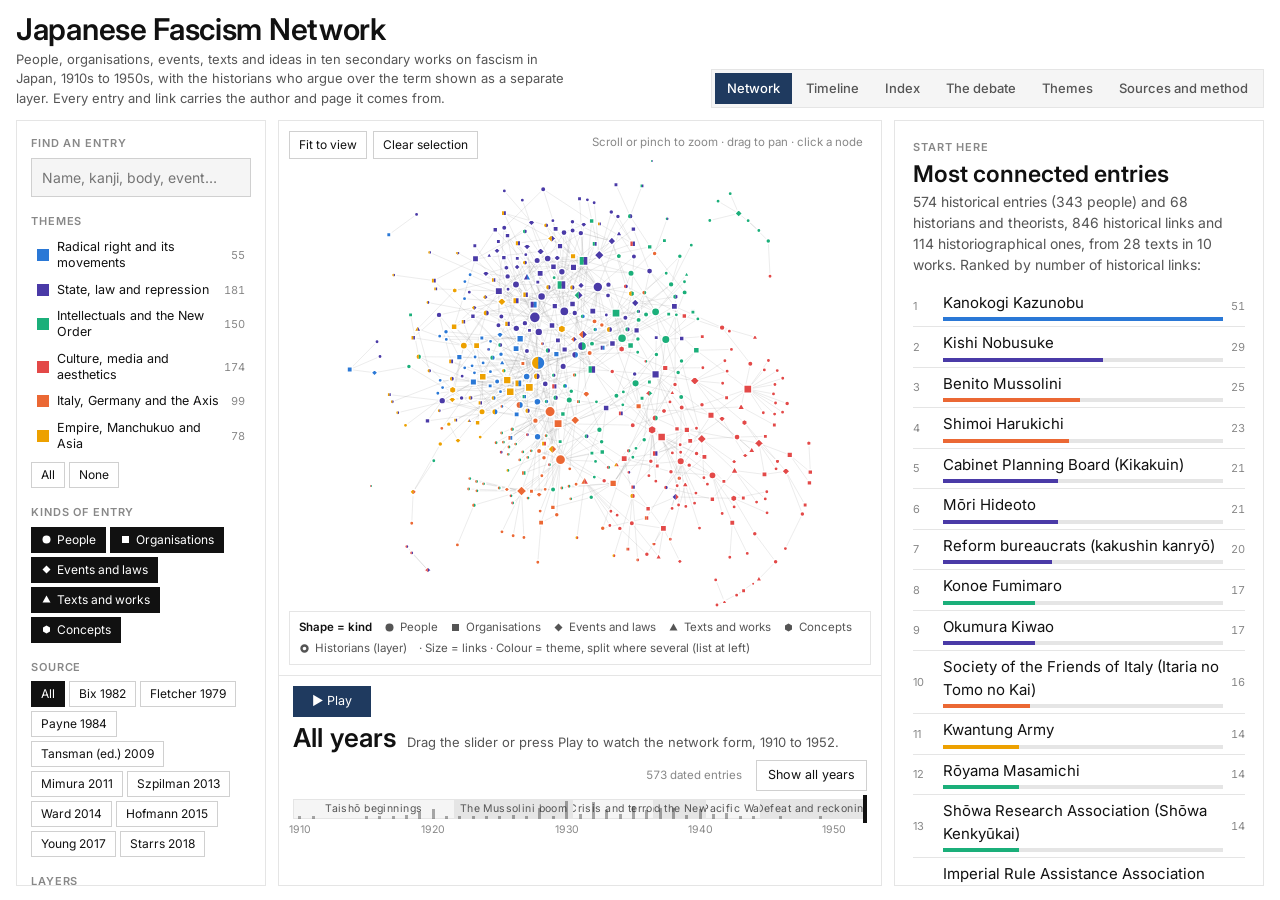
==== commit c03457f9: "Update Japanese Fascism Network to ten sources New export adds Janis Mimura, Planning for Empire (20" ====
--- a/tools/japanese-fascism-network/app/index.html
+++ b/tools/japanese-fascism-network/app/index.html
@@ -261,6 +261,9 @@
 .chaps{margin:6px 0 0 22px;padding:0;list-style:none;display:flex;flex-direction:column;gap:6px;font-size:13px}
 .chaps li{text-indent:0;padding-left:0}
 select.chsel{width:100%;margin-top:6px;padding:5px 8px;border:1px solid var(--line-2);border-radius:0;background:var(--surface-2);font-size:12.5px}
+.wlinks{display:flex;flex-direction:column;gap:5px}
+.wlink{font-size:13px;color:var(--ink);text-decoration:underline;text-decoration-color:var(--line-2);text-underline-offset:3px;overflow-wrap:anywhere}
+.wlink:hover{text-decoration-color:var(--ink)}
 .tb-note{font-size:11.5px;color:var(--muted)}
 </style>
 </head>
@@ -270,7 +273,7 @@
   <header class="top">
     <div class="brand">
       <h1>Japanese Fascism Network</h1>
-      <p>People, organisations, events, texts and ideas in nine secondary works on fascism in Japan, 1910s to 1950s, with the historians who argue over the term shown as a separate layer. Every entry and link carries the author and page it comes from.</p>
+      <p>People, organisations, events, texts and ideas in ten secondary works on fascism in Japan, 1910s to 1950s, with the historians who argue over the term shown as a separate layer. Every entry and link carries the author and page it comes from.</p>
     </div>
     <nav class="tabs" role="tablist" aria-label="Views">
       <button role="tab" data-view="network" aria-selected="true">Network</button>
@@ -380,13 +383,23 @@
 
 </script>
 <script>
-const DATA={"nodes":[{"id":"bix_herbert","type":"scholar","k":"sch","kind":"Historian or theorist","label":"Herbert P. Bix","alts":[],"sub":"","st":[{"t":"Historian; argues Japan acquired by the late 1930s a 'composite' radical authoritarian regime best labelled 'emperor-system fascism', a 'fascism from above' led by the bureaucracy.","c":[{"s":"BIX","p":"2-19"}]}],"yrs":["1982"],"rq":["HG"],"hist":false,"t0":null,"srcs":["BIX"],"pubs":["BIX"],"minor":false,"pos":"A"},{"id":"moriya_fumio","type":"scholar","k":"sch","kind":"Historian or theorist","label":"Moriya Fumio","alts":[],"sub":"守屋典郎","st":[{"t":"Marxist economic historian who in 1949 first established the theory of 'emperor-system fascism' (tennōsei fashizumu): enduring absolutism acquiring fascist functions, fusion with monopoly capital.","c":[{"s":"BIX","p":"4"}]}],"yrs":["1949"],"rq":["HG"],"hist":false,"t0":null,"srcs":["BIX"],"pubs":["BIX"],"minor":false,"pos":"A"},{"id":"konoe_fumimaro","type":"person","k":"per","kind":"Person","label":"Konoe Fumimaro","alts":[],"sub":"近衛文麿, 1891-1945","st":[{"t":"President of House of Peers 1933-37; formed first cabinet June 1937, by which point Bix calls the regime 'composite fascist'; escalated war after Marco Polo Bridge.","c":[{"s":"BIX","p":"4,8"}]},{"t":"Sponsor of the SRA; premier July 1937; resigned January 1939; head of Privy Council 1940; re-appointed premier July 1940 and launched New Order Movement.","c":[{"s":"FLE","p":"50,57-59"}]},{"t":"President of the byakkōtai committee (1928), praising Italo-Japanese friendship.","c":[{"s":"HOF","p":"34,36"}]},{"t":"After Versailles chastised the conference for failing to compensate Japan with colonies; in November 1935 spoke of an 'international New Deal' for Italy, Germany and Japan; announced a 'new order in East Asia' (November 1938); told the emperor in July 1940 Japan should seek intimate relations with Germany and Italy.","c":[{"s":"HOF","p":"90,108,110"}]},{"t":"Prince; prime minister for most of 1937-41; patron of the Shōwa Research Association; architect of the New Order.","c":[{"s":"ROY","p":"53"}]},{"t":"Outlined the 'New Order' (1940) through the IRAA.","c":[{"s":"TANS","p":"11"}]}],"yrs":["1918-1945","1928-1945","1933-1945","1940"],"rq":["S3","S2"],"hist":true,"t0":1918,"srcs":["BIX","FLE","HOF","ROY","TANS"],"pubs":["BIX","FLE","TAN","HOF","ROY"],"minor":false},{"id":"shinkanryo","type":"group","k":"org","kind":"Group","label":"'New bureaucrats' (shinkanryō)","alts":[],"sub":"新官僚","st":[{"t":"Groups imbued with fascist aims who moved into the Justice, Home and Foreign ministries around 1930.","c":[{"s":"BIX","p":"4"}]}],"yrs":["1930-1940"],"rq":["S2"],"hist":true,"t0":1930,"srcs":["BIX"],"pubs":["BIX"],"minor":false},{"id":"home_ministry","type":"org","k":"org","kind":"Organisation","label":"Home Ministry (Naimushō)","alts":[],"sub":"内務省","st":[{"t":"Controlled the police; with the Justice Ministry played 'by proxy the role of a fascist party'; heresy annihilation policy 1935.","c":[{"s":"BIX","p":"5,7-8"}]}],"yrs":["1873-1947"],"rq":["S2"],"hist":true,"t0":1873,"srcs":["BIX"],"pubs":["BIX"],"minor":false},{"id":"justice_ministry","type":"org","k":"org","kind":"Organisation","label":"Justice Ministry (Shihōshō)","alts":[],"sub":"司法省","st":[{"t":"Drafted the Peace Preservation Law; with Home Ministry the first area of public life to be 'fascized'.","c":[{"s":"BIX","p":"5,7-8"}]}],"yrs":["1871-1948"],"rq":["S2"],"hist":true,"t0":1871,"srcs":["BIX"],"pubs":["BIX"],"minor":false},{"id":"toseiha","type":"group","k":"org","kind":"Group","label":"Control Faction (Tōseiha)","alts":[],"sub":"統制派","st":[{"t":"Army faction that rose to power within the emperor system.","c":[{"s":"BIX","p":"5"}]}],"yrs":["1932-1945"],"rq":["S2"],"hist":true,"t0":1932,"srcs":["BIX"],"pubs":["BIX"],"minor":false},{"id":"kodoha","type":"group","k":"org","kind":"Group","label":"Imperial Way Faction (Kōdōha)","alts":[],"sub":"皇道派","st":[{"t":"Army faction whose officers staged the 26 February 1936 coup attempt.","c":[{"s":"BIX","p":"8"}]},{"t":"Kanokogi was close to Kōdōha generals (Mazaki, Honjō, Araki) and young officers; after 2.26 he denounced Kita.","c":[{"s":"SZP","p":"253"}]}],"yrs":["1932-1936"],"rq":["S1"],"hist":true,"t0":1932,"srcs":["BIX","SZP"],"pubs":["BIX","SZP"],"minor":false},{"id":"zaibatsu","type":"group","k":"org","kind":"Group","label":"Zaibatsu (Mitsui, Mitsubishi, Sumitomo)","alts":[],"sub":"財閥","st":[{"t":"Big capital; allowed to make monopoly profits under total mobilisation; used the renovation movement and Manchurian Incident to escape depression.","c":[{"s":"BIX","p":"5,8"}]}],"yrs":["1900-1945"],"rq":["S2","S6"],"hist":true,"t0":1900,"srcs":["BIX"],"pubs":["BIX"],"minor":false},{"id":"hirohito","type":"person","k":"per","kind":"Person","label":"Hirohito (Shōwa emperor)","alts":[],"sub":"裕仁, 1901-1989","st":[{"t":"Bix: occupied top position, defended ruling-bloc interests, limited renovationists; broke with party rule by appointing Saitō in 1932; personally managed crises (dismissal of Tanaka Giichi, suppression of 2.26).","c":[{"s":"BIX","p":"5,9"}]},{"t":"Emperor from 1926; shielded from trial by MacArthur.","c":[{"s":"ROY","p":"59"}]}],"yrs":["1926-1989"],"rq":["S2"],"hist":true,"t0":1926,"srcs":["BIX","ROY"],"pubs":["BIX","ROY"],"minor":false},{"id":"inoue_junnosuke","type":"person","k":"per","kind":"Person","label":"Inoue Junnosuke","alts":[],"sub":"井上準之助, 1869-1932","st":[{"t":"Finance minister assassinated in early 1932.","c":[{"s":"BIX","p":"5"}]}],"yrs":["1932"],"rq":["S2"],"hist":true,"t0":1932,"srcs":["BIX"],"pubs":["BIX"],"minor":false},{"id":"dan_takuma","type":"person","k":"per","kind":"Person","label":"Dan Takuma","alts":[],"sub":"團琢磨, 1858-1932","st":[{"t":"Mitsui chief, assassinated 1932.","c":[{"s":"BIX","p":"5"}]}],"yrs":["1932"],"rq":["S2"],"hist":true,"t0":1932,"srcs":["BIX"],"pubs":["BIX"],"minor":false},{"id":"inukai_tsuyoshi","type":"person","k":"per","kind":"Person","label":"Inukai Tsuyoshi","alts":[],"sub":"犬養毅, 1855-1932","st":[{"t":"Prime minister assassinated by young naval officers, 15 May 1932.","c":[{"s":"BIX","p":"5,9"}]}],"yrs":["1932"],"rq":["S2"],"hist":true,"t0":1932,"srcs":["BIX"],"pubs":["BIX"],"minor":false},{"id":"saito_makoto","type":"person","k":"per","kind":"Person","label":"Saitō Makoto","alts":[],"sub":"斎藤実, 1858-1936","st":[{"t":"Retired admiral; 'national unity' cabinet May 1932-July 1934; Japan-Manchukuo-Korea bloc; press censorship; 1933 political arrests peak (18,397).","c":[{"s":"BIX","p":"6,9"}]}],"yrs":["1932-1934"],"rq":["S2","S6"],"hist":true,"t0":1932,"srcs":["BIX"],"pubs":["BIX"],"minor":false},{"id":"okada_keisuke","type":"person","k":"per","kind":"Person","label":"Okada Keisuke","alts":[],"sub":"岡田啓介, 1868-1952","st":[{"t":"Retired admiral; second 'national unity' cabinet 1934-36.","c":[{"s":"BIX","p":"6"}]}],"yrs":["1934-1936"],"rq":["S2"],"hist":true,"t0":1934,"srcs":["BIX"],"pubs":["BIX"],"minor":true},{"id":"tanaka_giichi","type":"person","k":"per","kind":"Person","label":"Tanaka Giichi","alts":[],"sub":"田中義一, 1864-1929","st":[{"t":"Seiyūkai prime minister 1927-29; interventions in China; mass arrests March 1928; 1928 emergency revision of Peace Preservation Law; dismissed after Zhang Zuolin assassination.","c":[{"s":"BIX","p":"6-7,9"}]},{"t":"As army minister (1919) backed D'Annunzio's proposed flight to Tokyo; as PM (1928) intervened in the byakkotai monument affair and sat on its committee.","c":[{"s":"HOF","p":"20-21,34"}]}],"yrs":["1919-1929","1927-1929"],"rq":["S2"],"hist":true,"t0":1919,"srcs":["BIX","HOF"],"pubs":["BIX","HOF"],"minor":false},{"id":"komoto_daisaku","type":"person","k":"per","kind":"Person","label":"Kōmoto Daisaku","alts":[],"sub":"河本大作, 1883-1955","st":[{"t":"Kwantung Army staff officer who assassinated Zhang Zuolin, June 1928.","c":[{"s":"BIX","p":"6"}]}],"yrs":["1928"],"rq":["S2","S6"],"hist":true,"t0":1928,"srcs":["BIX"],"pubs":["BIX"],"minor":false},{"id":"zhang_zuolin","type":"person","k":"per","kind":"Person","label":"Zhang Zuolin","alts":[],"sub":"張作霖, 1875-1928","st":[{"t":"Manchurian warlord assassinated 1928.","c":[{"s":"BIX","p":"6"}]}],"yrs":["1928"],"rq":["S2","S6"],"hist":true,"t0":1928,"srcs":["BIX"],"pubs":["BIX"],"minor":false},{"id":"hiranuma_kiichiro","type":"person","k":"per","kind":"Person","label":"Hiranuma Kiichirō","alts":[],"sub":"平沼騏一郎, 1867-1952","st":[{"t":"Baron; leader of the National Foundation Society; Justice Ministry bureaucrats connected with him moved into Home Ministry under Tanaka (1927).","c":[{"s":"BIX","p":"7"}]},{"t":"Staunch opponent of drastic reforms; Home Minister December 1940, bringing the IRAA under Home Ministry control.","c":[{"s":"FLE","p":"59"}]},{"t":"Justice Ministry bureaucrat known for anticommunism and strengthening the Special Higher Police; founder of the Kokuhonsha; accused of being a fascist, he denied in Kaizō (June 1932) any link with Mussolini, citing ikkun banmin.","c":[{"s":"HOF","p":"75-76"}]},{"t":"As Procurator-General secretly funded the Kōkoku Dōshikai (1919) against the Shinjinkai.","c":[{"s":"SZP","p":"236,247"}]},{"t":"'Personification of Japanese-style fascism' (Hasegawa) who claimed his goal was national morality not fascism.","c":[{"s":"TORR","p":"66"}]}],"yrs":["1919-1945","1920-1945","1924-1945","1932"],"rq":["S1","S2"],"hist":true,"t0":1919,"srcs":["BIX","FLE","HOF","SZP","TORR"],"pubs":["BIX","FLE","TAN","SZP","HOF"],"minor":false},{"id":"kokuhonsha","type":"org","k":"org","kind":"Organisation","label":"National Foundation Society (Kokuhonsha)","alts":[],"sub":"国本社","st":[{"t":"Hiranuma's society, linked to Justice Ministry bureaucrats who drafted the Peace Preservation Law.","c":[{"s":"BIX","p":"7"}]},{"t":"Hiranuma's society of military, industrial and bureaucratic elites rejecting foreign ideologies in favour of the kokutai.","c":[{"s":"HOF","p":"75"}]},{"t":"Kanokogi lectured on its behalf with Araki Sadao.","c":[{"s":"SZP","p":"253"}]}],"yrs":["1924-1936"],"rq":["S1","S2"],"hist":true,"t0":1924,"srcs":["BIX","HOF","SZP"],"pubs":["BIX","SZP","HOF"],"minor":false},{"id":"peace_preservation_law","type":"law","k":"evt","kind":"Law","label":"Peace Preservation Law (Chian iji hō)","alts":[],"sub":"治安維持法, 1925","st":[{"t":"Passed March 1925 (246-18); criminalised associations aiming to alter the kokutai or deny private property; revised 1928 (death penalty) and 1941; for Bix the apparatus of repression was as pivotal as the military.","c":[{"s":"BIX","p":"7-8"}]},{"t":"60,000 arrested under it since 1928 (Hirata).","c":[{"s":"WAR","p":"469,471"}]},{"t":"Connected communism with treason; authorised expansion of a police state.","c":[{"s":"YOU","p":"288-289"}]}],"yrs":["1925-1945"],"rq":["S2"],"hist":true,"t0":1925,"srcs":["BIX","WAR","YOU"],"pubs":["BIX","WAR","YOU"],"minor":false},{"id":"tokko","type":"org","k":"org","kind":"Organisation","label":"Special Higher Police (Tokkō)","alts":[],"sub":"特別高等警察","st":[{"t":"Expanded to all prefectures in 1928 alongside thought procurators and military thought police.","c":[{"s":"BIX","p":"7"}]},{"t":"Branches in every prefecture and overseas Japanese communities; 'thought police'.","c":[{"s":"YOU","p":"289"}]}],"yrs":["1911-1945"],"rq":["S2"],"hist":true,"t0":1911,"srcs":["BIX","YOU"],"pubs":["BIX","YOU"],"minor":false},{"id":"thought_crimes_1936","type":"law","k":"evt","kind":"Law","label":"Thought Crimes Protection and Observation Law","alts":[],"sub":"思想犯保護観察法, 1936","st":[{"t":"Promulgated 28 May 1936; subjected released Peace Preservation Law offenders to further observation.","c":[{"s":"BIX","p":"8"}]}],"yrs":["1936"],"rq":["S2"],"hist":true,"t0":1936,"srcs":["BIX"],"pubs":["BIX"],"minor":true},{"id":"national_mobilization_law","type":"law","k":"evt","kind":"Law","label":"National General Mobilization Law (Kokka sōdōin hō)","alts":[],"sub":"国家総動員法, 1938","st":[{"t":"Promulgated 1 April 1938; systematised reorganisation of legal system elevating absolutist features of Meiji Constitution.","c":[{"s":"BIX","p":"8"}]}],"yrs":["1938-1945"],"rq":["S2"],"hist":true,"t0":1938,"srcs":["BIX"],"pubs":["BIX"],"minor":true},{"id":"shigen_kyoku","type":"org","k":"org","kind":"Organisation","label":"Resources Bureau (Shigen kyoku)","alts":[],"sub":"資源局, 1927","st":[{"t":"First cabinet-controlled central planning agency for mobilisation of resources and manpower, set up May 1927 under Tanaka.","c":[{"s":"BIX","p":"6"}]}],"yrs":["1927-1937"],"rq":["S2"],"hist":true,"t0":1927,"srcs":["BIX"],"pubs":["BIX"],"minor":false},{"id":"omoto","type":"org","k":"org","kind":"Organisation","label":"Ōmoto (new religion)","alts":["Ōmoto-kyō"],"sub":"大本, 1892","st":[{"t":"New religion targeted by the Home Ministry's 'heresy annihilation' policy in 1935.","c":[{"s":"BIX","p":"8"}]},{"t":"Shinto-related new religion; under Deguchi Onisaburō in the 1930s one of the largest right-wing associations (1-3 million members); crushed by the state 1935.","c":[{"s":"HOF","p":"77-79"}]},{"t":"Populist religious group supporting the Great Japan Production Party.","c":[{"s":"DOAK","p":"40"}]}],"yrs":["1892-1935","1935"],"rq":["S2"],"hist":true,"t0":1892,"srcs":["BIX","HOF","DOAK"],"pubs":["BIX","TAN","HOF"],"minor":false},{"id":"jcp","type":"org","k":"org","kind":"Organisation","label":"Japan Communist Party","alts":[],"sub":"日本共産党","st":[{"t":"Central committee arrested March 1935, eliminating it as an organised force.","c":[{"s":"BIX","p":"8"}]},{"t":"Revived postwar; in 1946 warned of a 'conservative-reactionary fascist front'.","c":[{"s":"HOF","p":"141"}]},{"t":"Leadership tried 1931-32; members rehabilitated through tenkō.","c":[{"s":"WAR","p":"471"}]},{"t":"Crushed in round-ups of 1928-29 and 1932-33.","c":[{"s":"YOU","p":"288-289"}]}],"yrs":["1922-","1946-1952"],"rq":["S2"],"hist":true,"t0":1922,"srcs":["BIX","HOF","WAR","YOU"],"pubs":["BIX","WAR","HOF","YOU"],"minor":false},{"id":"nittetsu","type":"org","k":"org","kind":"Organisation","label":"Japan Iron and Steel Works (Nippon Seitetsu)","alts":[],"sub":"日本製鉄, 1933","st":[{"t":"Giant state capital trust formed April 1933, fusing private zaibatsu capital with the government Yawata works.","c":[{"s":"BIX","p":"12"}]}],"yrs":["1933-1945"],"rq":["S2"],"hist":true,"t0":1933,"srcs":["BIX"],"pubs":["BIX"],"minor":false},{"id":"mantetsu","type":"org","k":"org","kind":"Organisation","label":"South Manchuria Railway Company (Mantetsu)","alts":[],"sub":"南満州鉄道","st":[{"t":"State-linked company monopolising most heavy industrialisation in Manchuria to 1936; spearheaded advance into North China with subsidiary China Development Company.","c":[{"s":"BIX","p":"12-13"}]}],"yrs":["1906-1945"],"rq":["S6"],"hist":true,"t0":1906,"srcs":["BIX"],"pubs":["BIX"],"minor":false},{"id":"kwantung_army","type":"org","k":"org","kind":"Organisation","label":"Kwantung Army","alts":[],"sub":"関東軍","st":[{"t":"Japanese army in Manchuria; planned the Manchurian Incident as a conspiracy; publicly excluded zaibatsu from Manchukuo.","c":[{"s":"BIX","p":"6,12-13"}]},{"t":"Staged the Mukden explosion (18 Sept 1931); grew to twelve divisions by 1941; sidelined Foreign Ministry and SMR; built the Kyōwakai; launched 1941-43 purges of SMR researchers.","c":[{"s":"YOU","p":"281,284-285,290"}]}],"yrs":["1919-1945"],"rq":["S6"],"hist":true,"t0":1919,"srcs":["BIX","YOU"],"pubs":["BIX","YOU"],"minor":false},{"id":"minobe_tatsukichi","type":"person","k":"per","kind":"Person","label":"Minobe Tatsukichi","alts":[],"sub":"美濃部達吉, 1873-1948","st":[{"t":"Constitutional scholar whose 'emperor organ theory' was attacked in the Minobe Incident, House of Peers, February 1935.","c":[{"s":"BIX","p":"17-18"}]},{"t":"The Minobe Affair (1934-35) shocked Miki as portending the demise of bourgeois liberalism.","c":[{"s":"FLE","p":"48"}]},{"t":"Emperor organ theory; supported civilian control in 1930; Kanokogi condemned his theory as treasonous heresy.","c":[{"s":"SZP","p":"252-253"}]},{"t":"Stepped down in 1935 under public pressure over organ theory; his fall enabled the ascendancy of Japanists.","c":[{"s":"WAR","p":"474"}]}],"yrs":["1930-1935","1935"],"rq":["S2"],"hist":true,"t0":1930,"srcs":["BIX","FLE","SZP","WAR"],"pubs":["BIX","FLE","SZP","WAR"],"minor":false},{"id":"kokutai_meicho","type":"movement","k":"org","kind":"Movement","label":"Movement to Clarify the National Polity (Kokutai meichō undō)","alts":[],"sub":"国体明徴運動, 1935","st":[{"t":"Campaign against Minobe's organ theory, led by Kōdōha officers through the Reservists Associations and exploited by the Seiyūkai.","c":[{"s":"BIX","p":"17"}]},{"t":"Campaign against Minobe and the emperor's liberal advisers; about civilian control; Kanokogi took active part.","c":[{"s":"SZP","p":"252"}]},{"t":"Led from 1935 by Yamamoto Teijirō (per Skabelund).","c":[{"s":"SKAB","p":"172"}]},{"t":"One of three crisis discourses (with the 'Manchurian problem' and 'thought problem') that converged in thought war.","c":[{"s":"WAR","p":"465,474"}]}],"yrs":["1935","1935-1937"],"rq":["S1","S2"],"hist":true,"t0":1935,"srcs":["BIX","SZP","WAR","SKAB"],"pubs":["BIX","TAN","SZP","WAR"],"minor":false},{"id":"reservists","type":"org","k":"org","kind":"Organisation","label":"Imperial Military Reservists Association (Zaigō gunjinkai)","alts":[],"sub":"帝国在郷軍人会","st":[{"t":"Local reservist associations led the kokutai clarification movement under Kōdōha control.","c":[{"s":"BIX","p":"17"}]}],"yrs":["1910-1945"],"rq":["S2"],"hist":true,"t0":1910,"srcs":["BIX"],"pubs":["BIX"],"minor":false},{"id":"mazaki_jinzaburo","type":"person","k":"per","kind":"Person","label":"Mazaki Jinzaburō","alts":[],"sub":"真崎甚三郎, 1876-1956","st":[{"t":"Kōdōha general, Inspector-General of Military Education; his dismissal in 1935 precipitated the chain of events leading to 2.26.","c":[{"s":"BIX","p":"17"}]},{"t":"General with whom Kanokogi associated.","c":[{"s":"SZP","p":"236"}]}],"yrs":["1932-1936","1935-1936"],"rq":["S1","S2"],"hist":true,"t0":1932,"srcs":["BIX","SZP"],"pubs":["BIX","SZP"],"minor":false},{"id":"seiyukai","type":"org","k":"org","kind":"Organisation","label":"Seiyūkai","alts":[],"sub":"立憲政友会","st":[{"t":"Major conservative party; attacked Minobe; split into orthodox (Hatoyama/Kuhara) and reform (Nakajima Chikuhei) camps; dissolved into IRAA 1940.","c":[{"s":"BIX","p":"16-19"}]}],"yrs":["1900-1940"],"rq":["S2"],"hist":true,"t0":1900,"srcs":["BIX"],"pubs":["BIX"],"minor":false},{"id":"minseito","type":"org","k":"org","kind":"Organisation","label":"Minseitō","alts":[],"sub":"立憲民政党","st":[{"t":"Major conservative party; Machida Chūji majority, Nagai Ryūtarō reform faction; dissolved into IRAA 1940.","c":[{"s":"BIX","p":"18-19"}]}],"yrs":["1927-1940"],"rq":["S2"],"hist":true,"t0":1927,"srcs":["BIX"],"pubs":["BIX"],"minor":false},{"id":"shakai_taishuto","type":"org","k":"org","kind":"Organisation","label":"Social Mass Party (Shakai Taishūtō)","alts":[],"sub":"社会大衆党","st":[{"t":"Won 18 seats in 1936 and 37 in 1937; its dominant wing pro-government and pro-military.","c":[{"s":"BIX","p":"17-18"}]},{"t":"Leaders endorsed the Army's 1934 pamphlet; Rōyama hoped it could lead functional representation.","c":[{"s":"FLE","p":"47,55"}]}],"yrs":["1932-1940"],"rq":["S2","S3"],"hist":true,"t0":1932,"srcs":["BIX","FLE"],"pubs":["BIX","FLE"],"minor":false},{"id":"matsuoka_yosuke","type":"person","k":"per","kind":"Person","label":"Matsuoka Yōsuke","alts":[],"sub":"松岡洋右, 1880-1946","st":[{"t":"'Keen admirer of Mussolini'; launched 1933 campaign for voluntary dissolution of the parties (ikkoku ittai).","c":[{"s":"BIX","p":"18-19"}]},{"t":"Diplomat; member of the Greater Asia Association.","c":[{"s":"SZP","p":"251"}]}],"yrs":["1933-1941"],"rq":["S1","S2"],"hist":true,"t0":1933,"srcs":["BIX","SZP"],"pubs":["BIX","SZP"],"minor":false},{"id":"nakajima_chikuhei","type":"person","k":"per","kind":"Person","label":"Nakajima Chikuhei","alts":[],"sub":"中島知久平, 1884-1949","st":[{"t":"New-zaibatsu founder of Nakajima Aircraft; led Seiyūkai 'reform camp' advocating a single national party.","c":[{"s":"BIX","p":"19"}]}],"yrs":["1937-1940"],"rq":["S2"],"hist":true,"t0":1937,"srcs":["BIX"],"pubs":["BIX"],"minor":false},{"id":"nagai_ryutaro","type":"person","k":"per","kind":"Person","label":"Nagai Ryūtarō","alts":[],"sub":"永井柳太郎, 1881-1944","st":[{"t":"Led Minseitō reform faction advocating a single national party.","c":[{"s":"BIX","p":"19"}]},{"t":"Liberal reformist; translated Mussolini's maiden speech (1927); 'From Wilson to Mussolini' (1927).","c":[{"s":"HOF","p":"45,47"}]}],"yrs":["1927-1940","1937-1940"],"rq":["S2","S3"],"hist":true,"t0":1927,"srcs":["BIX","HOF"],"pubs":["BIX","HOF"],"minor":false},{"id":"hatoyama_ichiro","type":"person","k":"per","kind":"Person","label":"Hatoyama Ichirō","alts":[],"sub":"鳩山一郎, 1883-1959","st":[{"t":"Led Seiyūkai orthodox camp.","c":[{"s":"BIX","p":"19"}]},{"t":"Seiyūkai leader and postwar PM; audiences with Mussolini and Hitler in November 1937, praising 'the effective national capacity under the Fascist regime'.","c":[{"s":"HOF","p":"116"}]},{"t":"Future PM who once spoke fondly of fascism; after 1952 recanted.","c":[{"s":"HOF","p":"116,140"}]},{"t":"Politician who espoused fascist views before the war and relabelled himself a liberal after; co-founded the LDP 1955; PM 1954-56.","c":[{"s":"SZP","p":"269"}]},{"t":"As education minister accused Takigawa of communism (1933).","c":[{"s":"TORR","p":"60"}]}],"yrs":["1930-1956","1933","1937","1937-1940","1937-1956"],"rq":["S2"],"hist":true,"t0":1930,"srcs":["BIX","HOF","SZP","TORR"],"pubs":["BIX","TAN","SZP","HOF"],"minor":false},{"id":"hayashi_senjuro","type":"person","k":"per","kind":"Person","label":"Hayashi Senjūrō","alts":[],"sub":"林銑十郎, 1876-1943","st":[{"t":"General; cabinet resigned 31 May 1937 after the April election.","c":[{"s":"BIX","p":"18"}]}],"yrs":["1937"],"rq":["S2"],"hist":true,"t0":1937,"srcs":["BIX"],"pubs":["BIX"],"minor":true},{"id":"election_purification","type":"movement","k":"org","kind":"Movement","label":"Election Purification Campaign","alts":[],"sub":"選挙粛正運動, 1935-36","st":[{"t":"Home Ministry mobilisation via committees in every prefecture and a Central League; Shinto shrines, oaths, burakukai and chōnaikai.","c":[{"s":"BIX","p":"17-18"}]}],"yrs":["1935-1937"],"rq":["S2"],"hist":true,"t0":1935,"srcs":["BIX"],"pubs":["BIX"],"minor":false},{"id":"control_associations","type":"org","k":"org","kind":"Organisation","label":"Control Associations (tōseikai)","alts":[],"sub":"統制会, 1941","st":[{"t":"Industry bodies under the September 1941 Major Industries Group Ordinance, modelled on Nazi total-war economics ('New Economic Order').","c":[{"s":"BIX","p":"15-16"}]}],"yrs":["1941-1945"],"rq":["S2","S5"],"hist":true,"t0":1941,"srcs":["BIX"],"pubs":["BIX"],"minor":false},{"id":"halliday_jon","type":"scholar","k":"sch","kind":"Historian or theorist","label":"Jon Halliday","alts":[],"sub":"","st":[{"t":"Political History of Japanese Capitalism: the state as central to military-business expansion.","c":[{"s":"BIX","p":"10"}]}],"yrs":["1975"],"rq":["HG"],"hist":false,"t0":null,"srcs":["BIX"],"pubs":["BIX"],"minor":false,"pos":"A"},{"id":"awaya_kentaro","type":"scholar","k":"sch","kind":"Historian or theorist","label":"Awaya Kentarō","alts":[],"sub":"粟屋憲太郎","st":[{"t":"Analysis of the 1936-37 elections: elections spurred bureaucracy to new machinery reconciling fascism with Meiji constitutional form.","c":[{"s":"BIX","p":"17-18"}]}],"yrs":["1974"],"rq":["HG"],"hist":false,"t0":null,"srcs":["BIX"],"pubs":["BIX"],"minor":false},{"id":"fujiwara_akira","type":"scholar","k":"sch","kind":"Historian or theorist","label":"Fujiwara Akira","alts":[],"sub":"藤原彰","st":[{"t":"Study of the emperor's position in the prewar system: the emperor shifted trust between absolutist organs.","c":[{"s":"BIX","p":"9-10"}]}],"yrs":["1974"],"rq":["HG"],"hist":false,"t0":null,"srcs":["BIX"],"pubs":["BIX"],"minor":false},{"id":"nakamura_masanori","type":"scholar","k":"sch","kind":"Historian or theorist","label":"Nakamura Masanori","alts":[],"sub":"中村政則","st":[{"t":"Theory of the modern emperor-system state: no state apparatus could resist the emperor's will.","c":[{"s":"BIX","p":"9"}]}],"yrs":["1975"],"rq":["HG"],"hist":false,"t0":null,"srcs":["BIX"],"pubs":["BIX"],"minor":false},{"id":"shibagaki_kazuo","type":"scholar","k":"sch","kind":"Historian or theorist","label":"Shibagaki Kazuo","alts":[],"sub":"柴垣和夫","st":[{"t":"Argues the ideological principles of the control associations had lasting significance.","c":[{"s":"BIX","p":"15-16"}]}],"yrs":["1979"],"rq":["HG"],"hist":false,"t0":null,"srcs":["BIX"],"pubs":["BIX"],"minor":false},{"id":"fletcher_miles","type":"scholar","k":"sch","kind":"Historian or theorist","label":"William Miles Fletcher","alts":[],"sub":"","st":[{"t":"Historian; argues the Shōwa Research Association's New Order Movement (1938-40) was a fascist movement led by intellectuals, and that Japanese fascism was a failed radical protest movement against the establishment.","c":[{"s":"FLE","p":"39-63"}]},{"t":"The Search for a New Order (1982): criteria for fascism (single mass party, corporatist controls, national service ethic) applied to the New Order Movement.","c":[{"s":"PAY","p":"270-272"}]}],"yrs":["1979","1982"],"rq":["HG"],"hist":false,"t0":null,"srcs":["FLE","PAY"],"pubs":["FLE","PAY"],"minor":false,"pos":"B"},{"id":"royama_masamichi","type":"person","k":"per","kind":"Person","label":"Rōyama Masamichi","alts":[],"sub":"蠟山政道, 1895-1980","st":[{"t":"Tōdai political scientist; in 1932-34 saw fascism as nationalism plus 'syndicalism' (following Rocco); rejected one-party state; proposed an economic council; helped found Shōwa Research Association 1933 at request of Konoe and Gotō; leading exponent of the East Asian Cooperative Body theory.","c":[{"s":"FLE","p":"43-46,50,55-56"}]},{"t":"Used Haushofer's geopolitics to define an Asian 'Grossraum'; new order in East Asia 'one link' of a new world order with Italy and Germany.","c":[{"s":"HOF","p":"66-67,129"}]},{"t":"Political scientist, Tokyo Imperial Univ.; co-founder of the Shinjinkai (1918); moved from guild socialism and 'organized capitalism' to 'constitutional dictatorship'; head of World Policy Section of Shōwa Research Association 1937; ideologue of the East Asian New Order; briefly listed for purge, rehabilitated postwar as liberal political scientist.","c":[{"s":"ROY","p":"44-62"}]}],"yrs":["1918-1955","1930-1945"],"rq":["S3"],"hist":true,"t0":1918,"srcs":["FLE","HOF","ROY"],"pubs":["FLE","HOF","ROY"],"minor":false},{"id":"ryu_shintaro","type":"person","k":"per","kind":"Person","label":"Ryū Shintarō","alts":[],"sub":"笠信太郎, 1900-1967","st":[{"t":"Economist; entered Ōhara Institute 1926; Asahi editorial staff from 1935; admired Nazi economic policy; headed SRA Study Group for the Reorganization of the Japanese Economy (1939); The Reorganization of the Japanese Economy (1940).","c":[{"s":"FLE","p":"43,46-48,53-55"}]},{"t":"Economist and journalist, Shōwa Research Association; with Rōyama and Miki provided intellectual framework for the Co-Prosperity Sphere and a fascist new order.","c":[{"s":"ROY","p":"57"}]}],"yrs":["1926-1945","1930-1945"],"rq":["S3"],"hist":true,"t0":1926,"srcs":["FLE","ROY"],"pubs":["FLE","ROY"],"minor":false},{"id":"miki_kiyoshi","type":"person","k":"per","kind":"Person","label":"Miki Kiyoshi","alts":[],"sub":"三木清, 1897-1945","st":[{"t":"Philosopher, pupil of Nishida Kitarō; arrested 1930 as suspected communist; initially saw fascism as irrational Japanism; rebuked Heidegger for joining the Nazis; led SRA Cultural Problems Research Group; author of Principles of Thought for a New Japan (1938-39) and 'cooperativism' (kyōdōshugi).","c":[{"s":"FLE","p":"43,48-52"}]},{"t":"Devised 'cooperativism' (kyōdōshugi) for an East Asian bloc economy.","c":[{"s":"HOF","p":"129"}]},{"t":"Philosopher; studied with Heidegger in the 1920s; Philosophy of History (1932); member of Shōwa Research Association; theorist of the East Asian Cooperative Community.","c":[{"s":"ROY","p":"57"}]},{"t":"In 1933 associated Shestov with 'malaise' (fuan) and cited Heidegger.","c":[{"s":"TANS","p":"9-10"}]},{"t":"Co-led the Alliance for Freedom in Academic Research and the Arts.","c":[{"s":"TORR","p":"59-60"}]},{"t":"Rekishi tetsugaku (1932) linked everydayness to world history via 'originary historicality'.","c":[{"s":"HARO","p":"81,86-87"}]}],"yrs":["1920-1945","1932","1933","1938-1940"],"rq":["S3"],"hist":true,"t0":1920,"srcs":["FLE","HOF","ROY","TANS","TORR","HARO"],"pubs":["FLE","TAN","HOF","ROY"],"minor":false},{"id":"showa_kenkyukai","type":"org","k":"org","kind":"Organisation","label":"Shōwa Research Association (Shōwa Kenkyūkai)","alts":[],"sub":"昭和研究会, 1933-1940","st":[{"t":"Formed 1933 at the request of Konoe and Gotō Ryūnosuke; by 1937 at least a dozen committees; planned the New Order Movement 1938-40, which Fletcher calls fascist.","c":[{"s":"FLE","p":"41,50,56-61"}]},{"t":"In 1935 charged to elaborate reform 'from an anti-fascist viewpoint' (citing Fletcher).","c":[{"s":"PAY","p":"270-271"}]},{"t":"Konoe Fumimaro's brains trust, founded 1933; 'a factory in charge of manufacturing Konoe's intellectual vitamins'. Rōyama headed its World Policy Section from 1937; Miki Kiyoshi was a member.","c":[{"s":"ROY","p":"53,57"}]},{"t":"Konoe's brain trust spoke a language close to European fascist thinkers.","c":[{"s":"TANS","p":"11"}]},{"t":"Think tank that sheltered suspect left intellectuals.","c":[{"s":"YOU","p":"289"}]}],"yrs":["1933-1940"],"rq":["S3"],"hist":true,"t0":1933,"srcs":["FLE","PAY","ROY","YOU","TANS"],"pubs":["FLE","PAY","TAN","YOU","ROY"],"minor":false},{"id":"goto_ryunosuke","type":"person","k":"per","kind":"Person","label":"Gotō Ryūnosuke","alts":[],"sub":"後藤隆之助, 1888-1984","st":[{"t":"Konoe's university friend and chief organiser of the Shōwa Research Association; headed New Order Preparation Committee secretariat 1940.","c":[{"s":"FLE","p":"50,58-59"}]}],"yrs":["1933-1940"],"rq":["S3"],"hist":true,"t0":1933,"srcs":["FLE"],"pubs":["FLE"],"minor":false},{"id":"kazami_akira","type":"person","k":"per","kind":"Person","label":"Kazami Akira","alts":[],"sub":"風見章, 1886-1961","st":[{"t":"Head of SRA China policy committee; appointed Konoe's Chief Cabinet Secretary 1937.","c":[{"s":"FLE","p":"50"}]}],"yrs":["1937"],"rq":["S3"],"hist":true,"t0":1937,"srcs":["FLE"],"pubs":["FLE"],"minor":false},{"id":"yabe_teiji","type":"person","k":"per","kind":"Person","label":"Yabe Teiji","alts":[],"sub":"矢部貞治, 1902-1967","st":[{"t":"Young political scientist on SRA politics and foreign affairs committees; wrote 'Outline for the Reform of the Political Structure'; drafted New Order plans for Konoe in 1940.","c":[{"s":"FLE","p":"57-58"}]}],"yrs":["1939-1940"],"rq":["S3"],"hist":true,"t0":1939,"srcs":["FLE"],"pubs":["FLE"],"minor":false},{"id":"tomita_kenji","type":"person","k":"per","kind":"Person","label":"Tomita Kenji","alts":[],"sub":"富田健治, 1897-1977","st":[{"t":"High-ranking Home Ministry official enlisted as Konoe's cabinet secretary in 1940 through Gotō and Ryū.","c":[{"s":"FLE","p":"58"}]},{"t":"Chief of the Police Bureau, Home Ministry; lecture 'Thought War and the Police' called for 'renovation in subjectivity'.","c":[{"s":"WAR","p":"469-470"}]}],"yrs":["1938-1940","1940"],"rq":["S2"],"hist":true,"t0":1938,"srcs":["FLE","WAR"],"pubs":["FLE","WAR"],"minor":false},{"id":"shimizu_ikutaro","type":"person","k":"per","kind":"Person","label":"Shimizu Ikutarō","alts":[],"sub":"清水幾太郎, 1907-1988","st":[{"t":"Colleague of Miki in the Culture Problems Research Group; later testified to Miki's sincere nationalism.","c":[{"s":"FLE","p":"51-52"}]}],"yrs":["1938-1939"],"rq":["S3"],"hist":true,"t0":1938,"srcs":["FLE"],"pubs":["FLE"],"minor":false},{"id":"nishida_kitaro","type":"person","k":"per","kind":"Person","label":"Nishida Kitarō","alts":[],"sub":"西田幾多郎, 1870-1945","st":[{"t":"Kyoto philosopher; teacher of Miki Kiyoshi.","c":[{"s":"FLE","p":"43"}]},{"t":"'The Principles of the New World Order' (1943): even the Axis would emulate the kokutai.","c":[{"s":"HOF","p":"134"}]}],"yrs":["1910-1945","1943"],"rq":["S3"],"hist":true,"t0":1910,"srcs":["FLE","HOF"],"pubs":["FLE","HOF"],"minor":false},{"id":"heidegger_martin","type":"person","k":"per","kind":"Person","label":"Martin Heidegger","alts":[],"sub":"1889-1976","st":[{"t":"German philosopher; Miki's former tutor, rebuked by Miki for joining the Nazi Party.","c":[{"s":"FLE","p":"48"}]},{"t":"Impressed Kanokogi at Marburg in the 1920s.","c":[{"s":"SZP","p":"248"}]}],"yrs":["1920-1945"],"rq":["S1","S3"],"hist":true,"t0":1920,"srcs":["FLE","SZP"],"pubs":["FLE","SZP"],"minor":false},{"id":"rocco_alfredo","type":"person","k":"per","kind":"Person","label":"Alfredo Rocco","alts":[],"sub":"1875-1935","st":[{"t":"Italian Minister of Justice; his 'Political Doctrine of Fascism' shaped Rōyama's understanding of fascism and corporatism.","c":[{"s":"FLE","p":"44,60"}]}],"yrs":["1925-1932"],"rq":["S3","S5"],"hist":true,"t0":1925,"srcs":["FLE"],"pubs":["FLE"],"minor":false},{"id":"ohara_institute","type":"org","k":"org","kind":"Organisation","label":"Ōhara Institute for Social Research","alts":[],"sub":"大原社会問題研究所","st":[{"t":"Ryū entered in 1926; brought contact with proletarian party leaders.","c":[{"s":"FLE","p":"43,46"}]}],"yrs":["1919-"],"rq":["S3"],"hist":true,"t0":1919,"srcs":["FLE"],"pubs":["FLE"],"minor":false},{"id":"nihon_romanha","type":"group","k":"org","kind":"Group","label":"Japan Romantic School (Nihon Rōmanha)","alts":[],"sub":"日本浪曼派, 1935","st":[{"t":"Literary group seeking a genuine Japanese spirit in ancient literature; Miki saw it as 'a retreat from the struggles of the intellect' fuelling fascist mood.","c":[{"s":"FLE","p":"49"}]},{"t":"Formed 1935 amid the turn to minzoku.","c":[{"s":"DOAK","p":"41"}]},{"t":"Neo-romantics led by Yasuda Yojūrō; wartime aesthetic of death; seen by The People's Library as fascist.","c":[{"s":"TORR","p":"65,67-68"}]},{"t":"Site of Mishima's apprenticeship in spiritual essentialism.","c":[{"s":"HARO","p":"88"}]}],"yrs":["1935-1940"],"rq":["S3"],"hist":true,"t0":1935,"srcs":["FLE","DOAK","TORR","HARO"],"pubs":["FLE","TAN"],"minor":false},{"id":"new_order_movement","type":"movement","k":"org","kind":"Movement","label":"New Order Movement (Shintaisei undō)","alts":[],"sub":"新体制運動, 1940","st":[{"t":"Planned by the Shōwa Research Association 1938-40 on Italian and German models; launched by Konoe 1940; radical proposals gutted, ending in the IRAA; Fletcher calls it a fascist movement that failed.","c":[{"s":"FLE","p":"41,57-63"}]}],"yrs":["1938-1940"],"rq":["S3"],"hist":true,"t0":1938,"srcs":["FLE"],"pubs":["FLE"],"minor":false},{"id":"irra","type":"org","k":"org","kind":"Organisation","label":"Imperial Rule Assistance Association (Taisei Yokusankai)","alts":[],"sub":"大政翼賛会, 1940-1945","st":[{"t":"Endorsed by the Preparation Committee for a New Order; Home Ministry took over its prefectural branches; by December 1940 separated from the Diet and under Home Ministry control.","c":[{"s":"FLE","p":"59"}]},{"t":"Multi-party front organised 1940 to replace the parties, 'never much more than a bureaucratic fiction'.","c":[{"s":"PAY","p":"273"}]},{"t":"Established October 1940 after dissolution of the parties as main political institution of the New Order; for Koschmann the realisation of Rōyama's 'constitutional dictatorship'; closest Japan came to a fascist one-party state.","c":[{"s":"ROY","p":"51"}]},{"t":"Kanokogi held leadership positions.","c":[{"s":"SZP","p":"254"}]},{"t":"Vehicle of Konoe's New Order.","c":[{"s":"TANS","p":"11"}]}],"yrs":["1940-1945"],"rq":["S2","S3"],"hist":true,"t0":1940,"srcs":["FLE","PAY","ROY","SZP","TANS"],"pubs":["FLE","PAY","TAN","SZP","ROY"],"minor":false},{"id":"kikakuin","type":"org","k":"org","kind":"Organisation","label":"Cabinet Planning Board (Kikakuin)","alts":[],"sub":"企画院","st":[{"t":"Officials (some from Ryū's SRA committee) drafted the 1940 'Outline for the Establishment of a New Economic Order'; accused of communism by business.","c":[{"s":"FLE","p":"59-60"}]},{"t":"Cabinet Planning Board Incident (March 1941): Wada Hiroo, Katsumada Seiichi and fifteen others arrested under the Peace Preservation Law as national-socialist 'reform bureaucrats'.","c":[{"s":"DOAK","p":"44-45"}]}],"yrs":["1937-1943"],"rq":["S2","S3"],"hist":true,"t0":1937,"srcs":["FLE","DOAK"],"pubs":["FLE","TAN"],"minor":false},{"id":"nihon_keizai_renmei","type":"org","k":"org","kind":"Organisation","label":"Japan Economic League (Nihon Keizai Renmeikai)","alts":[],"sub":"日本経済連盟会","st":[{"t":"Big-business federation that led the attack on the Cabinet Planning Board's new economic order, December 1940.","c":[{"s":"FLE","p":"60"}]}],"yrs":["1922-1946"],"rq":["S3"],"hist":true,"t0":1922,"srcs":["FLE"],"pubs":["FLE"],"minor":false},{"id":"army_pamphlet_1934","type":"text","k":"pub","kind":"Text","label":"The Essence of National Defense and Proposals to Strengthen It (Army pamphlet)","alts":[],"sub":"国防の本義と其強化の提唱, 1934","st":[{"t":"Army Ministry pamphlet (October 1934) urging national mobilisation and denouncing liberalism, individualism and internationalism; endorsed by Social Mass Party leaders.","c":[{"s":"FLE","p":"47"}]}],"yrs":["1934"],"rq":["S2","S3"],"hist":true,"t0":1934,"srcs":["FLE"],"pubs":["FLE"],"minor":false},{"id":"shin_nihon_shiso_genri","type":"text","k":"pub","kind":"Text","label":"Principles of Thought for a New Japan (Shin Nihon no shisō genri)","alts":[],"sub":"新日本の思想原理, 1939","st":[{"t":"Report of Miki's Cultural Problems Research Group (1938-39) advancing 'cooperativism' and an East Asian Cooperative Body.","c":[{"s":"FLE","p":"50-51"}]}],"yrs":["1939"],"rq":["S3"],"hist":true,"t0":1939,"srcs":["FLE"],"pubs":["FLE"],"minor":false},{"id":"toa_kyodotai","type":"concept","k":"con","kind":"Concept","label":"East Asian Cooperative Body (Tōa kyōdōtai)","alts":[],"sub":"東亜協同体","st":[{"t":"Miki's and Rōyama's concept for a Japan-led East Asian bloc following Konoe's 'new order' declaration (November 1938).","c":[{"s":"FLE","p":"51,55-56"}]}],"yrs":["1938-1941"],"rq":["S3"],"hist":true,"t0":1938,"srcs":["FLE"],"pubs":["FLE"],"minor":false},{"id":"tachibana_kozaburo","type":"person","k":"per","kind":"Person","label":"Tachibana Kōzaburō","alts":[],"sub":"橘孝三郎, 1893-1974","st":[{"t":"Agrarianist who created his 'Fraternal Village' (Kyōdai mura) in 1915.","c":[{"s":"FLE","p":"52"}]}],"yrs":["1915-1932"],"rq":["S3"],"hist":true,"t0":1915,"srcs":["FLE"],"pubs":["FLE"],"minor":false},{"id":"maruyama_masao","type":"scholar","k":"sch","kind":"Historian or theorist","label":"Maruyama Masao","alts":[],"sub":"丸山眞男, 1914-1996","st":[{"t":"Most influential analysis of Japanese fascism; three stages (1919-31, 1931-36, 1936-45); 'fascism from below' then 'from above'; held intellectuals were not fascists.","c":[{"s":"FLE","p":"39-40,42,61"}]},{"t":"Described certain movements as fascist but preferred 'ultra-nationalism' for prewar Japan.","c":[{"s":"HOF","p":"4"}]},{"t":"1946 essay on ultranationalism used 'fascism' and 'ultranationalism' almost interchangeably but stressed national uniqueness and psychological coercion, relegating fascism to Italy and Germany.","c":[{"s":"HOF","p":"141"}]},{"t":"Postwar political scientist; condemned the wartime regime as fascist yet praised Rōyama's 1949 book and called him a leading prewar liberal.","c":[{"s":"ROY","p":"58"}]},{"t":"Held Japanese fascist ideology was produced by a 'pseudo-intelligentsia'; Szpilman argues he overlooked Kanokogi.","c":[{"s":"SZP","p":"235"}]},{"t":"Analysed Japanese fascism as a movement, 'radical fascism' from below absorbed into totalitarianism from above; localising it may have set the stage for its dismissal.","c":[{"s":"TANS","p":"4-5"}]},{"t":"Postwar 'party of the Enlightenment'; his analysis of ultranationalism prepared fascism's downgrading and removed Tosaka's critique linking fascism to liberalism.","c":[{"s":"HARO","p":"89,93"}]},{"t":"Absence of a Strength-through-Joy equivalent reflected agrarianism and weak proletariat.","c":[{"s":"BRAN","p":"131"}]},{"t":"Agreed Japan was fascist; 'fascism from below' and 'from above'; laid ground for analysing radical statism.","c":[{"s":"YOU","p":"278"}]}],"yrs":["1946-1996"],"rq":["HG"],"hist":false,"t0":null,"srcs":["FLE","HOF","ROY","SZP","YOU","TANS","HARO","BRAN"],"pubs":["FLE","TAN","SZP","HOF","YOU","ROY"],"minor":false,"pos":"B"},{"id":"toyama_shigeki","type":"scholar","k":"sch","kind":"Historian or theorist","label":"Tōyama Shigeki","alts":[],"sub":"遠山茂樹","st":[{"t":"Co-author (with Fujiwara Akira and Imai Seiichi) of Shōwa shi (1955): military, bureaucracy, landlords and monopoly capital created a fascist system.","c":[{"s":"FLE","p":"40"}]}],"yrs":["1955"],"rq":["HG"],"hist":false,"t0":null,"srcs":["FLE"],"pubs":["FLE"],"minor":false,"pos":"A"},{"id":"ouchi_tsutomu","type":"scholar","k":"sch","kind":"Historian or theorist","label":"Ōuchi Tsutomu","alts":[],"sub":"大内力","st":[{"t":"Japanese 'emperor system fascism' similar to Italy and Germany but 'peculiar'.","c":[{"s":"FLE","p":"40"}]}],"yrs":["1971"],"rq":["HG"],"hist":false,"t0":null,"srcs":["FLE"],"pubs":["FLE"],"minor":false,"pos":"A"},{"id":"hayashi_kentaro","type":"scholar","k":"sch","kind":"Historian or theorist","label":"Hayashi Kentarō","alts":[],"sub":"林健太郎","st":[{"t":"No similarities between Nazi and early Shōwa institutions.","c":[{"s":"FLE","p":"40"}]}],"yrs":["1971"],"rq":["HG"],"hist":false,"t0":null,"srcs":["FLE"],"pubs":["FLE"],"minor":false,"pos":"C"},{"id":"ito_takashi","type":"scholar","k":"sch","kind":"Historian or theorist","label":"Itō Takashi","alts":[],"sub":"伊藤隆","st":[{"t":"Concept of fascism has no relevance for prewar Japan.","c":[{"s":"FLE","p":"41"}]},{"t":"'Rejectionist': no charismatic leader, old elites stayed in power; politics as contest between radicalisms and establishment conservatism.","c":[{"s":"YOU","p":"278-279"}]}],"yrs":["1976"],"rq":["HG"],"hist":false,"t0":null,"srcs":["FLE","YOU"],"pubs":["FLE","YOU"],"minor":false,"pos":"C"},{"id":"nolte_ernst","type":"scholar","k":"sch","kind":"Historian or theorist","label":"Ernst Nolte","alts":[],"sub":"","st":[{"t":"Fascism as a reaction against modern society ('transcendence').","c":[{"s":"FLE","p":"41,62-63"}]}],"yrs":["1963"],"rq":["HG"],"hist":false,"t0":null,"srcs":["FLE"],"pubs":["FLE"],"minor":false,"pos":"G"},{"id":"tsurumi_shunsuke","type":"scholar","k":"sch","kind":"Historian or theorist","label":"Tsurumi Shunsuke","alts":[],"sub":"鶴見俊輔","st":[{"t":"Editor of Tenkō (3 vols): intellectuals recanted under state duress.","c":[{"s":"FLE","p":"42"}]}],"yrs":["1959-1962"],"rq":["HG"],"hist":false,"t0":null,"srcs":["FLE"],"pubs":["FLE"],"minor":false,"pos":"D"},{"id":"berger_gordon","type":"scholar","k":"sch","kind":"Historian or theorist","label":"Gordon M. Berger","alts":[],"sub":"historian","st":[{"t":"Parties out of Power: the New Order Movement did not alter Japan's political structure.","c":[{"s":"FLE","p":"59"}]}],"yrs":["1976"],"rq":["HG"],"hist":false,"t0":null,"srcs":["FLE"],"pubs":["FLE"],"minor":false,"pos":"C"},{"id":"takeyama_michio","type":"scholar","k":"sch","kind":"Historian or theorist","label":"Takeyama Michio","alts":[],"sub":"竹山道雄","st":[{"t":"Showa seishin shi: intellectuals like Miki enthusiastically supported Japanese hegemony.","c":[{"s":"FLE","p":"42"}]}],"yrs":["1956"],"rq":["HG"],"hist":false,"t0":null,"srcs":["FLE"],"pubs":["FLE"],"minor":false},{"id":"hofmann_reto","type":"scholar","k":"sch","kind":"Historian or theorist","label":"Reto Hofmann","alts":[],"sub":"","st":[{"t":"Historian; treats fascism relationally and transnationally, arguing interwar Japanese politics and ideology were enmeshed in a dialogue with European fascism; sidesteps 'was Japan fascist?'.","c":[{"s":"HOF","p":"1-7"}]},{"t":"The Fascist Effect: transnational circulation between Japan and Italy.","c":[{"s":"YOU","p":"280"}]}],"yrs":["2015"],"rq":["HG"],"hist":false,"t0":null,"srcs":["HOF","YOU"],"pubs":["HOF","YOU"],"minor":false,"pos":"E"},{"id":"mikami_taku","type":"person","k":"per","kind":"Person","label":"Mikami Taku","alts":[],"sub":"三上卓, 1905-1971","st":[{"t":"Naval lieutenant who shot PM Inukai (15 May 1932); called for a 'restoration-revolution' (ishin-kakumei): 'Our revolution is a restoration'.","c":[{"s":"HOF","p":"1,6"}]}],"yrs":["1932-1933"],"rq":["S3"],"hist":true,"t0":1932,"srcs":["HOF"],"pubs":["HOF"],"minor":false},{"id":"gramsci_antonio","type":"person","k":"per","kind":"Person","label":"Antonio Gramsci","alts":[],"sub":"1891-1937","st":[{"t":"Marxist imprisoned by Mussolini; analysed 'revolution-restoration' and Caesarism.","c":[{"s":"HOF","p":"1,3"}]}],"yrs":["1926-1937"],"rq":["S5"],"hist":true,"t0":1926,"srcs":["HOF"],"pubs":["HOF"],"minor":true},{"id":"shimoi_harukichi","type":"person","k":"per","kind":"Person","label":"Shimoi Harukichi","alts":[],"sub":"下位春吉, 1883-1954","st":[{"t":"Educator and right-wing activist (born Inoue Harukichi); lived in Italy 1915-1933; 'the most indefatigable propagandist of Italian Fascism in Japan'; mediator between the two countries.","c":[{"s":"HOF","p":"5,8-37"}]}],"yrs":["1915-1945"],"rq":["S5"],"hist":true,"t0":1915,"srcs":["HOF"],"pubs":["HOF"],"minor":false},{"id":"katayama_sen","type":"person","k":"per","kind":"Person","label":"Katayama Sen","alts":[],"sub":"片山潜, 1859-1933","st":[{"t":"Communist leader, Comintern officer in Moscow; saw Fascism as bourgeois reaction.","c":[{"s":"HOF","p":"9"}]}],"yrs":["1922-1933"],"rq":["S3"],"hist":true,"t0":1922,"srcs":["HOF"],"pubs":["HOF"],"minor":true},{"id":"ninagawa_arata","type":"person","k":"per","kind":"Person","label":"Ninagawa Arata","alts":[],"sub":"蜷川新, 1873-1959","st":[{"t":"Adviser to Japanese Red Cross, Washington Conference delegation member; praised Fascists' 'extirpation' of Marxism as 'true democracy'.","c":[{"s":"HOF","p":"9"}]},{"t":"Japanist legal scholar attacked by Takabatake for heralding Mussolini's heroism.","c":[{"s":"HOF","p":"9,84"}]}],"yrs":["1921-1925","1921-1935"],"rq":["S3"],"hist":true,"t0":1921,"srcs":["HOF"],"pubs":["HOF"],"minor":false},{"id":"toyama_mitsuru","type":"person","k":"per","kind":"Person","label":"Tōyama Mitsuru","alts":[],"sub":"頭山満, 1855-1944","st":[{"t":"Fukuoka right-wing leader (Gen'yōsha); Shimoi later close to him.","c":[{"s":"HOF","p":"11"}]},{"t":"'High priest of the Japanese Right', linked to the Kokuryūkai; founded the Friends of Ethiopia Group (1935).","c":[{"s":"HOF","p":"93"}]}],"yrs":["1880-1944"],"rq":["S1"],"hist":true,"t0":1880,"srcs":["HOF"],"pubs":["HOF"],"minor":false},{"id":"iwaya_sazanami","type":"person","k":"per","kind":"Person","label":"Iwaya Sazanami","alts":[],"sub":"巌谷小波, 1870-1933","st":[{"t":"Promoter of modernised children's folktales merging valor and devotion to emperor.","c":[{"s":"HOF","p":"12"}]}],"yrs":["1900-1915"],"rq":["S3"],"hist":true,"t0":1900,"srcs":["HOF"],"pubs":["HOF"],"minor":false},{"id":"marone_gherardo","type":"person","k":"per","kind":"Person","label":"Gherardo Marone","alts":[],"sub":"1891-1962","st":[{"t":"Founder of the Neapolitan modernist journal La Diana (1915); translated Japanese poems with Shimoi (Poesie giapponesi, 1917).","c":[{"s":"HOF","p":"14-17"}]}],"yrs":["1915-1920"],"rq":["S5"],"hist":true,"t0":1915,"srcs":["HOF"],"pubs":["HOF"],"minor":false},{"id":"la_diana","type":"org","k":"org","kind":"Organisation","label":"La Diana (Naples journal)","alts":[],"sub":"1915-1917","st":[{"t":"Neapolitan modernist journal; contributors included Croce, Saba, Ungaretti and Shimoi; published Japanese poems from 1916.","c":[{"s":"HOF","p":"14-17"}]}],"yrs":["1915-1917"],"rq":["S5"],"hist":true,"t0":1915,"srcs":["HOF"],"pubs":["HOF"],"minor":false},{"id":"dannunzio_gabriele","type":"person","k":"per","kind":"Person","label":"Gabriele D'Annunzio","alts":[],"sub":"1863-1938","st":[{"t":"Italian poet-warrior; interested in Japan; close to Shimoi.","c":[{"s":"HOF","p":"13-14"}]}],"yrs":["1915-1925"],"rq":["S5"],"hist":true,"t0":1915,"srcs":["HOF"],"pubs":["HOF"],"minor":false},{"id":"ungaretti_giuseppe","type":"person","k":"per","kind":"Person","label":"Giuseppe Ungaretti","alts":[],"sub":"1888-1970","st":[{"t":"Italian nationalist poet; praised the Japanese Poems translations.","c":[{"s":"HOF","p":"15,17"}]}],"yrs":["1916-1920"],"rq":["S5"],"hist":true,"t0":1916,"srcs":["HOF"],"pubs":["HOF"],"minor":false},{"id":"yosano_akiko","type":"person","k":"per","kind":"Person","label":"Yosano Akiko","alts":[],"sub":"与謝野晶子, 1878-1942","st":[{"t":"Poet of Myōjō; translated in La Diana by Shimoi and Marone.","c":[{"s":"HOF","p":"15,17"}]}],"yrs":["1900-1917"],"rq":["S3","S4"],"hist":true,"t0":1900,"srcs":["HOF"],"pubs":["HOF"],"minor":false},{"id":"mussolini_benito","type":"person","k":"per","kind":"Person","label":"Benito Mussolini","alts":[],"sub":"1883-1945","st":[{"t":"Duce of Italian Fascism; object of a Japanese 'Mussolini boom' in the late 1920s.","c":[{"s":"HOF","p":"1-7"}]},{"t":"Italian Fascist leader.","c":[{"s":"PAY","p":"266-268"}]}],"yrs":["1919-1945"],"rq":["S5"],"hist":true,"t0":1919,"srcs":["HOF","PAY"],"pubs":["PAY","HOF"],"minor":false},{"id":"fiume","type":"event","k":"evt","kind":"Event","label":"D'Annunzio's occupation of Fiume","alts":[],"sub":"1919-1920","st":[{"t":"D'Annunzio's legionari occupied Fiume September 1919-December 1920; Shimoi followed and claimed a part; its style impressed Mussolini.","c":[{"s":"HOF","p":"19-21"}]}],"yrs":["1919-1920"],"rq":["S5"],"hist":true,"t0":1919,"srcs":["HOF"],"pubs":["HOF"],"minor":false},{"id":"tokutomi_roka","type":"person","k":"per","kind":"Person","label":"Tokutomi Rōka","alts":[],"sub":"徳冨蘆花, 1868-1927","st":[{"t":"Romantic writer guided by Shimoi in Naples (1919).","c":[{"s":"HOF","p":"23"}]}],"yrs":["1919"],"rq":["S3","S4"],"hist":true,"t0":1919,"srcs":["HOF"],"pubs":["HOF"],"minor":false},{"id":"higashinomiya","type":"person","k":"per","kind":"Person","label":"Hirohito (Shōwa emperor)","alts":[],"sub":"裕仁, 1901-1989","st":[{"t":"As crown prince visited Naples 1921; Shimoi employed by the embassy during the visit.","c":[{"s":"HOF","p":"24"}]}],"yrs":["1921"],"rq":["S3"],"hist":true,"t0":1921,"srcs":["HOF"],"pubs":["HOF"],"minor":true},{"id":"sakura_journal","type":"org","k":"org","kind":"Organisation","label":"Sakura (Naples journal)","alts":[],"sub":"1920-1921","st":[{"t":"Journal edited by Shimoi (June 1920-March 1921) to convey Japanese poetry to Italy; contributors included Dan Inō.","c":[{"s":"HOF","p":"24"}]}],"yrs":["1920-1921"],"rq":["S5"],"hist":true,"t0":1920,"srcs":["HOF"],"pubs":["HOF"],"minor":false},{"id":"dan_ino","type":"person","k":"per","kind":"Person","label":"Dan Inō","alts":[],"sub":"團伊能, 1892-1973","st":[{"t":"Son of Dan Takuma; later art historian at Tokyo Imperial University; wrote for Sakura.","c":[{"s":"HOF","p":"24"}]},{"t":"Art historian; wrote for Shimoi's Sakura (1920); leading figure in the Japan-Italy Association calling for original interpretations of Italian history.","c":[{"s":"HOF","p":"24,122-123"}]}],"yrs":["1920-1921","1920-1944"],"rq":["S3"],"hist":true,"t0":1920,"srcs":["HOF"],"pubs":["HOF"],"minor":false},{"id":"mishima_kaiun","type":"person","k":"per","kind":"Person","label":"Mishima Kaiun","alts":[],"sub":"三島海雲, 1878-1974","st":[{"t":"Founder of Calpis; sponsored Mussolini's 1926 message to Japanese youth via Shimoi.","c":[{"s":"HOF","p":"25-28"}]}],"yrs":["1924-1926"],"rq":["S3","S5"],"hist":true,"t0":1924,"srcs":["HOF"],"pubs":["HOF"],"minor":false},{"id":"shibusawa_eiichi","type":"person","k":"per","kind":"Person","label":"Shibusawa Eiichi","alts":[],"sub":"渋沢栄一, 1840-1931","st":[{"t":"Entrepreneur on the organising committee for Mussolini's 1926 message at Hibiya.","c":[{"s":"HOF","p":"28"}]}],"yrs":["1926"],"rq":["S3","S5"],"hist":true,"t0":1926,"srcs":["HOF"],"pubs":["HOF"],"minor":false},{"id":"goto_shinpei","type":"person","k":"per","kind":"Person","label":"Gotō Shinpei","alts":[],"sub":"後藤新平, 1857-1929","st":[{"t":"Politician on the organising committee for Mussolini's 1926 message.","c":[{"s":"HOF","p":"28"}]}],"yrs":["1926"],"rq":["S3","S5"],"hist":true,"t0":1926,"srcs":["HOF"],"pubs":["HOF"],"minor":false},{"id":"sawayanagi_masataro","type":"person","k":"per","kind":"Person","label":"Sawayanagi Masatarō","alts":[],"sub":"澤柳政太郎, 1865-1927","st":[{"t":"Educator on the organising committee for Mussolini's 1926 message.","c":[{"s":"HOF","p":"28"}]}],"yrs":["1926"],"rq":["S3","S5"],"hist":true,"t0":1926,"srcs":["HOF"],"pubs":["HOF"],"minor":false},{"id":"tokutomi_soho","type":"person","k":"per","kind":"Person","label":"Tokutomi Sohō","alts":[],"sub":"徳富蘇峰, 1863-1957","st":[{"t":"Nationalist journalist; his Minyūsha published Shimoi's Fassho undō (1925); keen interest in Fascism.","c":[{"s":"HOF","p":"29-30,32"}]},{"t":"'We love Italy... the Tripartite Pact is solid like a rock'.","c":[{"s":"HOF","p":"118"}]},{"t":"Journalist; Greater Asia Association member; figurehead chairman of the Dai Nihon Genron Hōkokukai (1942); family friend of Kanokogi.","c":[{"s":"SZP","p":"251,254"}]}],"yrs":["1920-1945","1933-1945","1941"],"rq":["S3"],"hist":true,"t0":1920,"srcs":["HOF","SZP"],"pubs":["SZP","HOF"],"minor":false},{"id":"kokoku_seinento","type":"org","k":"org","kind":"Organisation","label":"Kōkoku Seinentō (Imperial Country Youth Party)","alts":[],"sub":"皇国青年党","st":[{"t":"Short-lived 'patriotic movement' founded by Shimoi on the Fascist model, adapted to the monarchy.","c":[{"s":"HOF","p":"31-33"}]}],"yrs":["1925-1927"],"rq":["S3"],"hist":true,"t0":1925,"srcs":["HOF"],"pubs":["HOF"],"minor":false},{"id":"sano_manabu","type":"person","k":"per","kind":"Person","label":"Sano Manabu","alts":[],"sub":"佐野学, 1892-1953","st":[{"t":"JCP chairman; recounted Shimoi being chased off by miners at Ashio.","c":[{"s":"HOF","p":"31"}]},{"t":"JCP Central Committee member whose 1933 conversion (tenkō) to national socialism triggered a mass exodus.","c":[{"s":"DOAK","p":"36,41"}]}],"yrs":["1926-1933","1933"],"rq":["S3"],"hist":true,"t0":1926,"srcs":["HOF","DOAK"],"pubs":["TAN","HOF"],"minor":false},{"id":"byakkotai_monument","type":"event","k":"evt","kind":"Event","label":"Byakkotai monument (Mussolini's Roman column at Aizu)","alts":[],"sub":"白虎隊記念碑, 1928","st":[{"t":"Roman column from the Forum sent by Mussolini, unveiled at Aizu-Wakamatsu 6 December 1928; committee included Tanaka, Shidehara, Matsudaira Tsuneo, Ōkura Kishichirō, Konoe (president), Prince Takamatsu (patron).","c":[{"s":"HOF","p":"32-36"}]}],"yrs":["1928"],"rq":["S5"],"hist":true,"t0":1928,"srcs":["HOF"],"pubs":["HOF"],"minor":false},{"id":"yamakawa_kenjiro","type":"person","k":"per","kind":"Person","label":"Yamakawa Kenjirō","alts":[],"sub":"山川健次郎, 1854-1931","st":[{"t":"Baron, Aizu native, former head of Tokyo Imperial University; pressed Tanaka on the monument.","c":[{"s":"HOF","p":"34"}]}],"yrs":["1928"],"rq":["S3"],"hist":true,"t0":1928,"srcs":["HOF"],"pubs":["HOF"],"minor":false},{"id":"shidehara_kijuro","type":"person","k":"per","kind":"Person","label":"Shidehara Kijūrō","alts":[],"sub":"幣原喜重郎, 1872-1951","st":[{"t":"Foreign minister; on the byakkōtai committee; stressed Italo-Japanese similarity of foreign policy (1929).","c":[{"s":"HOF","p":"34"}]}],"yrs":["1928-1929"],"rq":["S3","S5"],"hist":true,"t0":1928,"srcs":["HOF"],"pubs":["HOF"],"minor":false},{"id":"matsudaira_tsuneo","type":"person","k":"per","kind":"Person","label":"Matsudaira Tsuneo","alts":[],"sub":"松平恒雄, 1877-1949","st":[{"t":"Ambassador to Britain, Aizu native; on the byakkōtai committee.","c":[{"s":"HOF","p":"34,36"}]}],"yrs":["1928"],"rq":["S3"],"hist":true,"t0":1928,"srcs":["HOF"],"pubs":["HOF"],"minor":false},{"id":"okura_kishichiro","type":"person","k":"per","kind":"Person","label":"Ōkura Kishichirō","alts":[],"sub":"大倉喜七郎, 1882-1963","st":[{"t":"Head of Ōkura conglomerate; on the byakkōtai committee; sponsored the 1930 Japanese art exhibition in Rome.","c":[{"s":"HOF","p":"34"}]}],"yrs":["1928-1930"],"rq":["S3","S4"],"hist":true,"t0":1928,"srcs":["HOF"],"pubs":["HOF"],"minor":false},{"id":"takamatsu_nobuhito","type":"person","k":"per","kind":"Person","label":"Prince Takamatsu (Nobuhito)","alts":[],"sub":"高松宮宣仁, 1905-1987","st":[{"t":"Patron of the byakkōtai commemoration; visited Mussolini 1929 to thank him.","c":[{"s":"HOF","p":"34"}]},{"t":"Imperial prince to whom Kanokogi had access.","c":[{"s":"SZP","p":"236"}]}],"yrs":["1928-1929","1929"],"rq":["S1","S3"],"hist":true,"t0":1928,"srcs":["HOF","SZP"],"pubs":["SZP","HOF"],"minor":false},{"id":"aloisi_pompeo","type":"person","k":"per","kind":"Person","label":"Pompeo Aloisi","alts":[],"sub":"1875-1949","st":[{"t":"Italian ambassador to Japan at the byakkōtai unveiling.","c":[{"s":"HOF","p":"34,36"}]}],"yrs":["1928-1929"],"rq":["S5"],"hist":true,"t0":1928,"srcs":["HOF"],"pubs":["HOF"],"minor":false},{"id":"mussolini_boom","type":"event","k":"evt","kind":"Event","label":"The Mussolini boom (1928-1931)","alts":[],"sub":"1928-1931","st":[{"t":"Late-1920s Japanese fascination with Mussolini in plays, biographies, advertising and film; peaked 1928, year of the first universal male suffrage election; a 1927 newspaper survey named him the most liked world leader.","c":[{"s":"HOF","p":"38-62"}]}],"yrs":["1928-1931"],"rq":["S5"],"hist":true,"t0":1928,"srcs":["HOF"],"pubs":["HOF"],"minor":false},{"id":"tsurumi_yusuke","type":"person","k":"per","kind":"Person","label":"Tsurumi Yūsuke","alts":[],"sub":"鶴見祐輔, 1885-1973","st":[{"t":"Anglophile author-politician; On the Hoped-for Hero (Eiyū taibō-ron, 1928); held Mussolini suited Italians but not Japan.","c":[{"s":"HOF","p":"39-41,47"}]},{"t":"Liberal internationalist; Ethiopia: Crucible of Misfortune (1935).","c":[{"s":"HOF","p":"102-103"}]}],"yrs":["1928","1928-1935"],"rq":["S3"],"hist":true,"t0":1928,"srcs":["HOF"],"pubs":["HOF"],"minor":false},{"id":"nitobe_inazo","type":"person","k":"per","kind":"Person","label":"Nitobe Inazō","alts":[],"sub":"新渡戸稲造, 1862-1933","st":[{"t":"Christian diplomat, mentor of Tsurumi; saw Mussolini as 'the beginning of the Italian revolution'.","c":[{"s":"HOF","p":"41-42"}]}],"yrs":["1920s"],"rq":["S3","S5"],"hist":true,"t0":1920,"srcs":["HOF"],"pubs":["HOF"],"minor":false},{"id":"nakano_seigo","type":"person","k":"per","kind":"Person","label":"Nakano Seigō","alts":[],"sub":"中野正剛, 1886-1943","st":[{"t":"Journalist-politician; in 1928 still a democrat criticising Tanaka and Suzuki's 'Mussolinian violence'; later outspoken sympathiser of Fascist Italy and Nazi Germany.","c":[{"s":"HOF","p":"42"}]},{"t":"Right-wing Diet member and pro-Axis advocate; visited Mussolini and Hitler late 1937, apologised for supporting Ethiopia; reported to the Army General Staff with Prince Chichibu present.","c":[{"s":"HOF","p":"116"}]},{"t":"Founded the Tōhōkai 1936; imitated Hitler and Mussolini; only outspoken critic of Tōjō; arrested 1943 and committed seppuku.","c":[{"s":"PAY","p":"273"}]},{"t":"Founder of the Tōhōkai.","c":[{"s":"PAY","p":"273"}]}],"yrs":["1928-1943","1936-1943","1937"],"rq":["S1","S5"],"hist":true,"t0":1928,"srcs":["HOF","PAY"],"pubs":["PAY","HOF"],"minor":false},{"id":"suzuki_kisaburo","type":"person","k":"per","kind":"Person","label":"Suzuki Kisaburō","alts":[],"sub":"鈴木喜三郎, 1867-1940","st":[{"t":"Tanaka's home minister who ordered the 1928 crackdown on the JCP; 'reeks of Mussolinian violence' (Nakano).","c":[{"s":"HOF","p":"42"}]}],"yrs":["1928"],"rq":["S3","S5"],"hist":true,"t0":1928,"srcs":["HOF"],"pubs":["HOF"],"minor":false},{"id":"inahara_katsuji","type":"person","k":"per","kind":"Person","label":"Inahara Katsuji","alts":[],"sub":"稲原勝治","st":[{"t":"Commentator on international affairs who feared Mussolini would make the monarch 'shallow'.","c":[{"s":"HOF","p":"42-43"}]}],"yrs":["1928"],"rq":["S3","S5"],"hist":true,"t0":1928,"srcs":["HOF"],"pubs":["HOF"],"minor":true},{"id":"uesugi_shinkichi","type":"person","k":"per","kind":"Person","label":"Uesugi Shinkichi","alts":[],"sub":"上杉慎吉, 1878-1929","st":[{"t":"Opponent of Minobe's organ theory; 'On Mussolini, Enemy of Reason and Justice' (Chūō kōron, Feb 1928) called him a 'monster dictator' contrary to the kingly way.","c":[{"s":"HOF","p":"43"}]},{"t":"Right-wing constitutional scholar; 'unqualified disciple of Plato'.","c":[{"s":"SZP","p":"239,242"}]}],"yrs":["1910-1929"],"rq":["S1","S3"],"hist":true,"t0":1910,"srcs":["HOF","SZP"],"pubs":["SZP","HOF"],"minor":false},{"id":"hozumi_yatsuka","type":"person","k":"per","kind":"Person","label":"Hozumi Yatsuka","alts":[],"sub":"穂積八束, 1860-1912","st":[{"t":"Constitutional scholar: emperor transcends the state.","c":[{"s":"HOF","p":"43"}]}],"yrs":["1890-1912"],"rq":["S3"],"hist":true,"t0":1890,"srcs":["HOF"],"pubs":["HOF"],"minor":false},{"id":"ugaki_kazushige","type":"person","k":"per","kind":"Person","label":"Ugaki Kazushige","alts":[],"sub":"宇垣一成, 1868-1956","st":[{"t":"As army vice-minister (1923) praised 'that extraordinary man, Mussolini'.","c":[{"s":"HOF","p":"44"}]},{"t":"General seen as close to rebellious army elements; caricatured in Yomiuri 'Fassho Show' (1934).","c":[{"s":"HOF","p":"44,76"}]}],"yrs":["1923","1923-1934"],"rq":["S3"],"hist":true,"t0":1923,"srcs":["HOF"],"pubs":["HOF"],"minor":false},{"id":"maida_minoru","type":"person","k":"per","kind":"Person","label":"Maida Minoru","alts":[],"sub":"1878-?","st":[{"t":"Asahi Europe correspondent; early critic of Blackshirt violence as threatening the rule of law, later praised Mussolini's firm foreign policy (Corfu 1923).","c":[{"s":"HOF","p":"9,44"}]}],"yrs":["1923-1928"],"rq":["S5"],"hist":true,"t0":1923,"srcs":["HOF"],"pubs":["HOF"],"minor":true},{"id":"nakahira_akira","type":"person","k":"per","kind":"Person","label":"Nakahira Akira","alts":[],"sub":"中平亮","st":[{"t":"Osaka Mainichi correspondent: Japan should learn from Fascism's attitude to the world.","c":[{"s":"HOF","p":"44-45"}]}],"yrs":["1928"],"rq":["S3"],"hist":true,"t0":1928,"srcs":["HOF"],"pubs":["HOF"],"minor":true},{"id":"yoshida_yakuni","type":"person","k":"per","kind":"Person","label":"Yoshida Yakuni","alts":[],"sub":"1924","st":[{"t":"Political scientist, scholar of Machiavelli, impressed by Mussolini's oratory.","c":[{"s":"HOF","p":"45"}]}],"yrs":["1924"],"rq":["S5"],"hist":true,"t0":1924,"srcs":["HOF"],"pubs":["HOF"],"minor":true},{"id":"okada_tadahiko","type":"person","k":"per","kind":"Person","label":"Okada Tadahiko","alts":[],"sub":"岡田忠彦, 1878-1958","st":[{"t":"Former prefectural governor, police bureau chief, Seiyūkai MP; awed visitor of Mussolini.","c":[{"s":"HOF","p":"46"}]}],"yrs":["1920s"],"rq":["S3","S5"],"hist":true,"t0":1920,"srcs":["HOF"],"pubs":["HOF"],"minor":false},{"id":"takaishi_shingoro","type":"person","k":"per","kind":"Person","label":"Takaishi Shingorō","alts":[],"sub":"高石真五郎, 1878-1967","st":[{"t":"Osaka Mainichi correspondent granted an audience with Mussolini (1928).","c":[{"s":"HOF","p":"46-47"}]}],"yrs":["1928"],"rq":["S3","S5"],"hist":true,"t0":1928,"srcs":["HOF"],"pubs":["HOF"],"minor":false},{"id":"kishida_tatsuya","type":"person","k":"per","kind":"Person","label":"Kishida Tatsuya","alts":[],"sub":"岸田辰彌, 1892-1944","st":[{"t":"Takarazuka playwright whose Mussolini musical reenacted Fascist choreography.","c":[{"s":"HOF","p":"48,50-51"}]}],"yrs":["1928"],"rq":["S3","S5"],"hist":true,"t0":1928,"srcs":["HOF"],"pubs":["HOF"],"minor":false},{"id":"tsubouchi_shiko","type":"person","k":"per","kind":"Person","label":"Tsubouchi Shikō","alts":[],"sub":"坪内士行, 1887-1986","st":[{"t":"Playwright, 'The World's Great Man: Mussolini' (1928).","c":[{"s":"HOF","p":"48,52-54"}]}],"yrs":["1928"],"rq":["S3","S5"],"hist":true,"t0":1928,"srcs":["HOF"],"pubs":["HOF"],"minor":false},{"id":"osanai_kaoru","type":"person","k":"per","kind":"Person","label":"Osanai Kaoru","alts":[],"sub":"小山内薫, 1881-1928","st":[{"t":"Leading director; play 'Mussolini' starring Ichikawa Sadanji II.","c":[{"s":"HOF","p":"48,51-52"}]}],"yrs":["1928"],"rq":["S3","S5"],"hist":true,"t0":1928,"srcs":["HOF"],"pubs":["HOF"],"minor":false},{"id":"ichikawa_sadanji","type":"person","k":"per","kind":"Person","label":"Ichikawa Sadanji II","alts":[],"sub":"二代目市川左團次, 1880-1940","st":[{"t":"Foremost actor; audience with Mussolini 1927; played him in Osanai's play.","c":[{"s":"HOF","p":"48,52"}]}],"yrs":["1927-1928"],"rq":["S3","S5"],"hist":true,"t0":1927,"srcs":["HOF"],"pubs":["HOF"],"minor":false},{"id":"maedako_hiroichiro","type":"person","k":"per","kind":"Person","label":"Maedakō Hiroichirō","alts":[],"sub":"前田河広一郎, 1888-1957","st":[{"t":"Proletarian writer whose anti-Fascist 'Mussolini' was banned from performance.","c":[{"s":"HOF","p":"48,50"}]}],"yrs":["1928"],"rq":["S3","S5"],"hist":true,"t0":1928,"srcs":["HOF"],"pubs":["HOF"],"minor":false},{"id":"sawada_ken","type":"person","k":"per","kind":"Person","label":"Sawada Ken","alts":[],"sub":"沢田謙, 1894-1969","st":[{"t":"Author of the standard 1928 Japanese biography of Mussolini.","c":[{"s":"HOF","p":"55-56"}]}],"yrs":["1928"],"rq":["S3","S5"],"hist":true,"t0":1928,"srcs":["HOF"],"pubs":["HOF"],"minor":false},{"id":"sarfatti_margherita","type":"person","k":"per","kind":"Person","label":"Margherita Sarfatti","alts":[],"sub":"1880-1961","st":[{"t":"Mussolini's biographer; partly translated into Japanese 1926.","c":[{"s":"HOF","p":"55"}]}],"yrs":["1926"],"rq":["S5"],"hist":true,"t0":1926,"srcs":["HOF"],"pubs":["HOF"],"minor":true},{"id":"usuda_zanun","type":"person","k":"per","kind":"Person","label":"Usuda Zan'un","alts":[],"sub":"薄田斬雲, 1877-1956","st":[{"t":"Novelist; fictional autobiography I Am Mussolini (1928).","c":[{"s":"HOF","p":"57"}]}],"yrs":["1928"],"rq":["S3","S5"],"hist":true,"t0":1928,"srcs":["HOF"],"pubs":["HOF"],"minor":false},{"id":"abe_sueo","type":"person","k":"per","kind":"Person","label":"Abe Sueo","alts":[],"sub":"1880-1962","st":[{"t":"Children's biographer of Mussolini.","c":[{"s":"HOF","p":"58-61"}]}],"yrs":["1928"],"rq":["S5"],"hist":true,"t0":1928,"srcs":["HOF"],"pubs":["HOF"],"minor":false},{"id":"matsudaira_michio","type":"person","k":"per","kind":"Person","label":"Matsudaira Michio","alts":[],"sub":"1901-1964","st":[{"t":"Children's biographer of Mussolini (1928).","c":[{"s":"HOF","p":"58-60"}]}],"yrs":["1928"],"rq":["S5"],"hist":true,"t0":1928,"srcs":["HOF"],"pubs":["HOF"],"minor":false},{"id":"ashima_kei","type":"person","k":"per","kind":"Person","label":"Ashima Kei","alts":[],"sub":"1895-?","st":[{"t":"Children's biographer of Mussolini.","c":[{"s":"HOF","p":"58,61-62"}]}],"yrs":["1928"],"rq":["S5"],"hist":true,"t0":1928,"srcs":["HOF"],"pubs":["HOF"],"minor":false},{"id":"furukawa_toshitaka","type":"person","k":"per","kind":"Person","label":"Furukawa Toshitaka","alts":[],"sub":"actor","st":[{"t":"Actor who played Mussolini in Tsubouchi's play.","c":[{"s":"HOF","p":"50-51,61"}]}],"yrs":["1928"],"rq":["S5"],"hist":true,"t0":1928,"srcs":["HOF"],"pubs":["HOF"],"minor":false},{"id":"may15_incident","type":"event","k":"evt","kind":"Event","label":"15 May Incident (1932)","alts":[],"sub":"五・一五事件","st":[{"t":"Navy officers with the Ketsumeidan killed PM Inukai to impose a 'Shōwa Restoration'; fed the fear that fascism was rising in Japan.","c":[{"s":"HOF","p":"63"}]}],"yrs":["1932"],"rq":["S1"],"hist":true,"t0":1932,"srcs":["HOF"],"pubs":["HOF"],"minor":false},{"id":"shinkanryo_hof","type":"group","k":"org","kind":"Group","label":"'Reformist bureaucrats' (technocrats)","alts":[],"sub":"革新官僚","st":[{"t":"Young technocrats drawn to Nazi ideas of scientific management and 'national economy'.","c":[{"s":"HOF","p":"65-66"}]}],"yrs":["1933-1945"],"rq":["S3","S5"],"hist":true,"t0":1933,"srcs":["HOF"],"pubs":["HOF"],"minor":false},{"id":"hijikata_seibi","type":"person","k":"per","kind":"Person","label":"Hijikata Seibi","alts":[],"sub":"土方成美, 1890-1975","st":[{"t":"Tokyo Imperial University economist, pioneer of research on Fascist economics; endorsed Fascism's 'machinery of control'.","c":[{"s":"HOF","p":"66"}]}],"yrs":["1920-1938"],"rq":["S3"],"hist":true,"t0":1920,"srcs":["HOF"],"pubs":["HOF"],"minor":false},{"id":"kishi_nobusuke","type":"person","k":"per","kind":"Person","label":"Kishi Nobusuke","alts":[],"sub":"岸信介, 1896-1987","st":[{"t":"Rising technocrat admiring the German rationalization movement and management technologies.","c":[{"s":"HOF","p":"66"}]},{"t":"Future PM who once spoke fondly of fascism; after 1952 recanted or buried it.","c":[{"s":"HOF","p":"66,140"}]},{"t":"Bureaucrat and later PM (1957-60); acknowledged Kanokogi as his intellectual guru; sympathetic to the Kōkoku Dōshikai.","c":[{"s":"SZP","p":"237,247"}]}],"yrs":["1919-1960","1930-1945","1930-1960"],"rq":["S3"],"hist":true,"t0":1919,"srcs":["HOF","SZP"],"pubs":["SZP","HOF"],"minor":false},{"id":"sassa_hiroo","type":"person","k":"per","kind":"Person","label":"Sassa Hiroo","alts":[],"sub":"佐々弘雄, 1897-1948","st":[{"t":"Political scientist in the Shōwa Research Association.","c":[{"s":"HOF","p":"67"}]}],"yrs":["1932-1940"],"rq":["S3"],"hist":true,"t0":1932,"srcs":["HOF"],"pubs":["HOF"],"minor":false},{"id":"shinmei_masamichi","type":"person","k":"per","kind":"Person","label":"Shinmei Masamichi","alts":[],"sub":"新明正道, 1898-1984","st":[{"t":"Sociologist: fascism a world phenomenon, NSDAP its 'most typical frontline'.","c":[{"s":"HOF","p":"67"}]}],"yrs":["1930s"],"rq":["S3"],"hist":true,"t0":1930,"srcs":["HOF"],"pubs":["HOF"],"minor":true},{"id":"tokyo_social_science_inst","type":"org","k":"org","kind":"Organisation","label":"Tokyo Research Institute for Social Science","alts":[],"sub":"1933","st":[{"t":"Left-wing institute that published the Guide to the Study of Fascism (1933).","c":[{"s":"HOF","p":"67"}]}],"yrs":["1933"],"rq":["S5"],"hist":true,"t0":1933,"srcs":["HOF"],"pubs":["HOF"],"minor":true},{"id":"ishikawa_sanshiro","type":"person","k":"per","kind":"Person","label":"Ishikawa Sanshirō","alts":[],"sub":"石川三四郎, 1876-1956","st":[{"t":"Anarchist writer at the 1927 Kaizō roundtable 'critique of fascism'.","c":[{"s":"HOF","p":"68"}]}],"yrs":["1927"],"rq":["S3","S4"],"hist":true,"t0":1927,"srcs":["HOF"],"pubs":["HOF"],"minor":true},{"id":"yoshino_sakuzo","type":"person","k":"per","kind":"Person","label":"Yoshino Sakuzō","alts":[],"sub":"吉野作造, 1878-1933","st":[{"t":"'Fascism in Japan' (Contemporary Japan, 1932): fascism had come to Japan; defined it as 'rule of the disciplined and resolute few'; identified right-wing proletarians, the military and uyoku groups.","c":[{"s":"HOF","p":"69-70"}]},{"t":"Tokyo Imperial Univ. political scientist, chief theorist of Taishō democracy (minponshugi); teacher of Rōyama and sponsor of the Shinjinkai.","c":[{"s":"ROY","p":"46"}]},{"t":"Guide of the Shinjinkai.","c":[{"s":"SZP","p":"247"}]}],"yrs":["1910-1933"],"rq":["S3"],"hist":true,"t0":1910,"srcs":["HOF","ROY","SZP"],"pubs":["SZP","HOF","ROY"],"minor":false,"pos":"F"},{"id":"takabatake_motoyuki","type":"person","k":"per","kind":"Person","label":"Takabatake Motoyuki","alts":[],"sub":"高畠素之, 1886-1928","st":[{"t":"Former Marxist who coined national socialism (kokkashakaishugi) in the mid-1920s.","c":[{"s":"HOF","p":"69"}]},{"t":"State socialism inspiring the Japan Socialism group.","c":[{"s":"DOAK","p":"40"}]}],"yrs":["1920-1928"],"rq":["S3"],"hist":true,"t0":1920,"srcs":["HOF","DOAK"],"pubs":["TAN","HOF"],"minor":false},{"id":"akamatsu_katsumaro","type":"person","k":"per","kind":"Person","label":"Akamatsu Katsumarō","alts":[],"sub":"赤松克麿, 1894-1955","st":[{"t":"Former Marxist, successor of Takabatake, tried to form a national socialist party.","c":[{"s":"HOF","p":"69"}]}],"yrs":["1930-1940"],"rq":["S3"],"hist":true,"t0":1930,"srcs":["HOF"],"pubs":["HOF"],"minor":false},{"id":"tsukui_tatsuo","type":"person","k":"per","kind":"Person","label":"Tsukui Tatsuo","alts":[],"sub":"津久井龍雄, 1901-1989","st":[{"t":"National socialist, successor of Takabatake.","c":[{"s":"HOF","p":"69"}]}],"yrs":["1930-1940"],"rq":["S3"],"hist":true,"t0":1930,"srcs":["HOF"],"pubs":["HOF"],"minor":false},{"id":"adachi_kenzo","type":"person","k":"per","kind":"Person","label":"Adachi Kenzō","alts":[],"sub":"安達謙藏, 1864-1948","st":[{"t":"Former communications and home minister; formed the National Alliance (Kokumin Dōmei) with Nakano Seigō in 1932.","c":[{"s":"HOF","p":"69-70"}]}],"yrs":["1932"],"rq":["S3"],"hist":true,"t0":1932,"srcs":["HOF"],"pubs":["HOF"],"minor":false},{"id":"kokumin_domei","type":"org","k":"org","kind":"Organisation","label":"National Alliance (Kokumin Dōmei)","alts":[],"sub":"国民同盟, 1932","st":[{"t":"Party formed 1932 by Adachi Kenzō and Nakano Seigō.","c":[{"s":"HOF","p":"69-70"}]}],"yrs":["1932-1940"],"rq":["S3"],"hist":true,"t0":1932,"srcs":["HOF"],"pubs":["HOF"],"minor":false},{"id":"kokuryukai","type":"org","k":"org","kind":"Organisation","label":"Kokuryūkai (Amur River / Black Dragon Society)","alts":[],"sub":"黒龍会","st":[{"t":"Right-wing organisation stressing Japan's spiritual values (Yoshino's third group).","c":[{"s":"HOF","p":"70"}]},{"t":"Published the Asian Review; offered Kanokogi its editorship in 1921, which he declined.","c":[{"s":"SZP","p":"247"}]}],"yrs":["1901-1946"],"rq":["S1","S3"],"hist":true,"t0":1901,"srcs":["HOF","SZP"],"pubs":["SZP","HOF"],"minor":false},{"id":"dai_nihon_seisanto","type":"org","k":"org","kind":"Organisation","label":"Greater Japan Production Party (Dai Nihon Seisantō)","alts":[],"sub":"大日本生産党, 1931","st":[{"t":"Right-wing organisation cited by Yoshino.","c":[{"s":"HOF","p":"70"}]},{"t":"Fascist movement supported by populist religious groups such as Ōmotokyō (Imanaka).","c":[{"s":"DOAK","p":"40"}]}],"yrs":["1931-1945"],"rq":["S3"],"hist":true,"t0":1931,"srcs":["HOF","DOAK"],"pubs":["TAN","HOF"],"minor":false},{"id":"hasegawa_nyozekan","type":"person","k":"per","kind":"Person","label":"Hasegawa Nyozekan","alts":[],"sub":"長谷川如是閑, 1875-1969","st":[{"t":"Liberal critic; A Critique of Japanese Fascism (1932): 'legal fascism' and 'cool fascism' growing within parliamentary forms via the petty bourgeoisie and bourgeoisie.","c":[{"s":"HOF","p":"70-72"}]},{"t":"Contributor to the journal Itaria.","c":[{"s":"HOF","p":"118"}]},{"t":"Liberal antifascist critic who in 1935 saw the Hachikō fervour as 'fascism from below'.","c":[{"s":"TANS","p":"13"}]},{"t":"From March 1931 in Hihan warned of Japanese fascism as middle-class violence in underdeveloped capitalism; 'Japan is essentially a fascist State'; co-led the Alliance for Freedom in Academic Research and the Arts (1933); in 1932 noted that everyone denied being fascist, including Hiranuma.","c":[{"s":"TORR","p":"58-60,66"}]},{"t":"Criticised the Hachikō uproar in Bungei shunjū (April 1935) as collective psychosis; his Nihon fashizumu hihan (1932) was banned; briefly arrested 1933.","c":[{"s":"SKAB","p":"176-177"}]}],"yrs":["1931-1935","1932","1932-1935","1935","1941"],"rq":["S3"],"hist":true,"t0":1931,"srcs":["HOF","TANS","TORR","SKAB"],"pubs":["TAN","HOF"],"minor":false,"pos":"F"},{"id":"tosaka_jun","type":"person","k":"per","kind":"Person","label":"Tosaka Jun","alts":[],"sub":"戸坂潤, 1900-1945","st":[{"t":"Marxist philosopher; \"The Japanese Ideology\" (early 1930s writings): fascism rules by consent and hegemony through common sense; liberalism complicit; Japanism (nihonshugi) as Japanese fascism.","c":[{"s":"HOF","p":"72-74"}]},{"t":"Marxist philosopher, 'the most penetrating and sustained prewar analyst' of fascist culture; for him the debate on Japanese fascism was over by 1937; 'Against the Nazi Control of the Arts' (1937) and 'Japanism into Literature' (1937) attacked Kobayashi Hideo.","c":[{"s":"TANS","p":"2-4"}]},{"t":"Marxist; Nippon ideorogii (rev. ed. 1936) saw fascism as top-down 'Japanism', an idealist ethno-cultural ideology linked to liberalism; arrested November 1938 under the Peace Preservation Law, died in prison 1945.","c":[{"s":"DOAK","p":"33,41-44"}]},{"t":"Sought to restore history to everyday space; Nihon ideorogiiron (1935) critiqued 'cultural liberalism' as allied with fascism; Society for the Study of Materialism; memory effaced postwar.","c":[{"s":"HARO","p":"84-85,92-95"}]}],"yrs":["1929-1945","1932-1937"],"rq":["S3"],"hist":true,"t0":1929,"srcs":["HOF","TANS","DOAK","HARO"],"pubs":["TAN","HOF"],"minor":false,"pos":"F"},{"id":"watsuji_tetsuro","type":"person","k":"per","kind":"Person","label":"Watsuji Tetsurō","alts":[],"sub":"和辻哲郎, 1889-1960","st":[{"t":"Philosopher-historian named by Tosaka as a 'technician' of Japanese fascism.","c":[{"s":"HOF","p":"73"}]},{"t":"The folk as concreteness absent in minshū or taishū.","c":[{"s":"HARO","p":"85,99"}]},{"t":"His Fūdo (Climate and Culture, 1935) linked natural environment to national character.","c":[{"s":"CORN","p":"340"}]}],"yrs":["1930s","1935"],"rq":["S3"],"hist":true,"t0":1930,"srcs":["HOF","HARO","CORN"],"pubs":["TAN","HOF"],"minor":false},{"id":"kawai_eijiro","type":"person","k":"per","kind":"Person","label":"Kawai Eijirō","alts":[],"sub":"河合栄治郎, 1891-1944","st":[{"t":"Liberal thinker cited by Tosaka as an outspoken liberal.","c":[{"s":"HOF","p":"73"}]},{"t":"Political philosopher refining the concept of fascism.","c":[{"s":"TORR","p":"59"}]}],"yrs":["1930s"],"rq":["S3","S4"],"hist":true,"t0":1930,"srcs":["HOF","TORR"],"pubs":["TAN","HOF"],"minor":false},{"id":"tanin_yohan","type":"scholar","k":"sch","kind":"Historian or theorist","label":"O. Tanin and E. Yohan","alts":[],"sub":"","st":[{"t":"Soviet scholars whose Comintern thesis reduced fascism to bourgeois dictatorship.","c":[{"s":"HOF","p":"72"}]}],"yrs":["1934"],"rq":["HG"],"hist":false,"t0":null,"srcs":["HOF"],"pubs":["HOF"],"minor":false,"pos":"D"},{"id":"ishihama_tomoyuki","type":"person","k":"per","kind":"Person","label":"Ishihama Tomoyuki","alts":[],"sub":"石濱知行, 1895-1950","st":[{"t":"Marxist economist who accused Hiranuma of fascism.","c":[{"s":"HOF","p":"75"}]}],"yrs":["1932"],"rq":["S3"],"hist":true,"t0":1932,"srcs":["HOF"],"pubs":["HOF"],"minor":false},{"id":"deguchi_onisaburo","type":"person","k":"per","kind":"Person","label":"Deguchi Onisaburō","alts":[],"sub":"出口王仁三郎, 1871-1948","st":[{"t":"Charismatic Ōmoto leader who used mass media; founded the Shōwa Shinseikai 1933; arrested 1935.","c":[{"s":"HOF","p":"77-79"}]}],"yrs":["1921-1935"],"rq":["S2","S3"],"hist":true,"t0":1921,"srcs":["HOF"],"pubs":["HOF"],"minor":false},{"id":"showa_shinseikai","type":"org","k":"org","kind":"Organisation","label":"Shōwa Shinseikai (Shōwa Holy Association)","alts":[],"sub":"昭和神聖会, 1933-1935","st":[{"t":"Ōmoto's political wing, launched 1934 at Kudan Army Hall with ministers and Diet members present; Shimoi was 'chief of staff' and introduced Fascist choreography.","c":[{"s":"HOF","p":"77-79"}]}],"yrs":["1933-1935"],"rq":["S3"],"hist":true,"t0":1933,"srcs":["HOF"],"pubs":["HOF"],"minor":false},{"id":"uchida_ryohei","type":"person","k":"per","kind":"Person","label":"Uchida Ryōhei","alts":[],"sub":"内田良平, 1874-1937","st":[{"t":"Doyen of the radical Right (Kokuryūkai founder); associated with Ōmoto; friend of Shimoi.","c":[{"s":"HOF","p":"77,79"}]}],"yrs":["1901-1937"],"rq":["S3"],"hist":true,"t0":1901,"srcs":["HOF"],"pubs":["HOF"],"minor":false},{"id":"banzai_ichiro","type":"person","k":"per","kind":"Person","label":"Banzai Ichirō","alts":[],"sub":"坂西一良","st":[{"t":"Instructor at General Staff College (1926-32), later Army General Staff; contact of Shimoi.","c":[{"s":"HOF","p":"77"}]}],"yrs":["1926-1935"],"rq":["S3"],"hist":true,"t0":1926,"srcs":["HOF"],"pubs":["HOF"],"minor":false},{"id":"naoki_sanjugo","type":"person","k":"per","kind":"Person","label":"Naoki Sanjūgo","alts":[],"sub":"直木三十五, 1891-1934","st":[{"t":"Popular novelist who declared in 1932 'I will be a fascist' against proletarian literature; retracted 1934.","c":[{"s":"HOF","p":"79-80"}]},{"t":"'My Declaration of Fascism' (1932); one of five right-wing writers advocating 'Fascist literature' (Yomiuri, 4 Feb 1932). (Torrance spells 'Sanjūrō'.)","c":[{"s":"TORR","p":"61"}]}],"yrs":["1932","1932-1934"],"rq":["S4"],"hist":true,"t0":1932,"srcs":["HOF","TORR"],"pubs":["TAN","HOF"],"minor":false},{"id":"nihon_fassho_renmei","type":"org","k":"org","kind":"Organisation","label":"Japanese Fascist League (Nihon Fassho Renmei)","alts":[],"sub":"1932","st":[{"t":"Short-lived literary group with its own publication founded in the wake of Naoki's declaration; co-founded by Iwasaki Junko.","c":[{"s":"HOF","p":"79-80"}]}],"yrs":["1932"],"rq":["S4","S5"],"hist":true,"t0":1932,"srcs":["HOF"],"pubs":["HOF"],"minor":false},{"id":"yoshikawa_eiji","type":"person","k":"per","kind":"Person","label":"Yoshikawa Eiji","alts":[],"sub":"吉川英治, 1892-1962","st":[{"t":"Author of Musashi; seconded Naoki's fascist declaration.","c":[{"s":"HOF","p":"79"}]},{"t":"Joined the fascist literary groups.","c":[{"s":"TORR","p":"61"}]}],"yrs":["1932"],"rq":["S4"],"hist":true,"t0":1932,"srcs":["HOF","TORR"],"pubs":["TAN","HOF"],"minor":false},{"id":"kikuchi_kan","type":"person","k":"per","kind":"Person","label":"Kikuchi Kan","alts":[],"sub":"菊池寛, 1888-1948","st":[{"t":"Writer-editor who seconded Naoki.","c":[{"s":"HOF","p":"79"}]},{"t":"Joined later incarnations of the fascist literary groups.","c":[{"s":"TORR","p":"61"}]}],"yrs":["1932"],"rq":["S4"],"hist":true,"t0":1932,"srcs":["HOF","TORR"],"pubs":["TAN","HOF"],"minor":false},{"id":"sato_haruo","type":"person","k":"per","kind":"Person","label":"Satō Haruo","alts":[],"sub":"佐藤春夫, 1892-1964","st":[{"t":"Poet who seconded Naoki.","c":[{"s":"HOF","p":"79"}]},{"t":"Contributor to Itaria.","c":[{"s":"HOF","p":"118"}]},{"t":"Joined the fascist literary groups.","c":[{"s":"TORR","p":"61"}]}],"yrs":["1932","1941"],"rq":["S3","S4"],"hist":true,"t0":1932,"srcs":["HOF","TORR"],"pubs":["TAN","HOF"],"minor":false},{"id":"mikami_otokichi","type":"person","k":"per","kind":"Person","label":"Mikami Otokichi","alts":[],"sub":"三上於菟吉, 1891-1944","st":[{"t":"Popular writer who seconded Naoki.","c":[{"s":"HOF","p":"79"}]},{"t":"'Fascist literati' member awakened to the Japanese spirit.","c":[{"s":"TORR","p":"61"}]}],"yrs":["1932"],"rq":["S4"],"hist":true,"t0":1932,"srcs":["HOF","TORR"],"pubs":["TAN","HOF"],"minor":false},{"id":"iwasaki_junko","type":"person","k":"per","kind":"Person","label":"Iwasaki Junko","alts":[],"sub":"1932","st":[{"t":"Translator of modern Italian literature; cofounder of the Japanese Fascist League.","c":[{"s":"HOF","p":"80"}]},{"t":"Predicted fascist literature would first appear as romanticism.","c":[{"s":"TORR","p":"62"}]}],"yrs":["1932"],"rq":["S5"],"hist":true,"t0":1932,"srcs":["HOF","TORR"],"pubs":["TAN","HOF"],"minor":false},{"id":"nii_itaru","type":"person","k":"per","kind":"Person","label":"Nii Itaru","alts":[],"sub":"新居格, 1888-1951","st":[{"t":"Critic who argued fascism had no literature of its own.","c":[{"s":"HOF","p":"80"}]},{"t":"Co-led the Alliance for Freedom.","c":[{"s":"TORR","p":"60"}]}],"yrs":["1932","1933"],"rq":["S3","S4"],"hist":true,"t0":1932,"srcs":["HOF","TORR"],"pubs":["TAN","HOF"],"minor":false},{"id":"hayashi_fusao","type":"person","k":"per","kind":"Person","label":"Hayashi Fusao","alts":[],"sub":"林房雄, 1903-1975","st":[{"t":"Writer who had renounced Marxism; wished to 're-examine Japan' but not via fascist literature.","c":[{"s":"HOF","p":"80"}]},{"t":"Former proletarian writer proclaiming a 'cultural renaissance' (bungei fukkō).","c":[{"s":"DOAK","p":"41"}]}],"yrs":["1930s","1934"],"rq":["S3"],"hist":true,"t0":1930,"srcs":["HOF","DOAK"],"pubs":["TAN","HOF"],"minor":false},{"id":"sugimori_kojiro","type":"person","k":"per","kind":"Person","label":"Sugimori Kōjirō","alts":[],"sub":"杉森孝次郎, 1881-1968","st":[{"t":"Waseda moral philosopher; 1933 critique of fascism in the Kyōchōkai journal: fascism as reinforced nationalism, controlled economy and dictatorship; Japan's kokutai the true third way.","c":[{"s":"HOF","p":"81-83"}]},{"t":"Academic like-minded to Kanokogi.","c":[{"s":"SZP","p":"269"}]}],"yrs":["1918-1937","1930-1945"],"rq":["S1","S3"],"hist":true,"t0":1918,"srcs":["HOF","SZP"],"pubs":["SZP","HOF"],"minor":false,"pos":"F"},{"id":"kyochokai","type":"org","k":"org","kind":"Organisation","label":"Kyōchōkai (Harmonization Society)","alts":[],"sub":"協調会","st":[{"t":"Half-official association for labour-capital harmony; its journal Shakai seisaku jihō published Sugimori (1933).","c":[{"s":"HOF","p":"82"}]}],"yrs":["1919-1946"],"rq":["S3"],"hist":true,"t0":1919,"srcs":["HOF"],"pubs":["HOF"],"minor":false},{"id":"kita_reikichi","type":"person","k":"per","kind":"Person","label":"Kita Reikichi","alts":[],"sub":"北昤吉, 1885-1961","st":[{"t":"Japanist leader, brother of Kita Ikki; mixed condemnation and admiration for Fascism; called national socialism 'made-in-Japan Bolshevism'.","c":[{"s":"HOF","p":"84-85"}]},{"t":"Denounced Italy while calling for Japanese rule over China as 'racial levelers' movement'.","c":[{"s":"HOF","p":"103"}]},{"t":"Politician (Kita Ikki's brother) with fascist views prewar; later LDP founder.","c":[{"s":"SZP","p":"269"}]}],"yrs":["1920-1945","1930-1955","1935"],"rq":["S3"],"hist":true,"t0":1920,"srcs":["HOF","SZP"],"pubs":["SZP","HOF"],"minor":false},{"id":"nakatani_takeyo","type":"person","k":"per","kind":"Person","label":"Nakatani Takeyo","alts":[],"sub":"中谷武世, 1898-1990","st":[{"t":"Tōdai-educated political scientist and Japanist activist, disciple of Kanokogi; praised Gentile's education reforms; in 1932 saw the trend 'from fascism to the imperial way (kōdōshugi)'.","c":[{"s":"HOF","p":"85-87"}]},{"t":"Right-wing activist influenced by Kanokogi via Kōkoku Dōshikai.","c":[{"s":"SZP","p":"247"}]}],"yrs":["1919-1945","1920-1945"],"rq":["S1","S3"],"hist":true,"t0":1919,"srcs":["HOF","SZP"],"pubs":["SZP","HOF"],"minor":false},{"id":"gentile_giovanni","type":"person","k":"per","kind":"Person","label":"Giovanni Gentile","alts":[],"sub":"1875-1944","st":[{"t":"Fascist philosopher and education minister, praised by Nakatani.","c":[{"s":"HOF","p":"85-86"}]}],"yrs":["1922-1944"],"rq":["S5"],"hist":true,"t0":1922,"srcs":["HOF"],"pubs":["HOF"],"minor":false},{"id":"kokutai_no_hongi","type":"text","k":"pub","kind":"Text","label":"Kokutai no hongi (Cardinal Principles of the National Polity)","alts":[],"sub":"国体の本義, 1937","st":[{"t":"Ministry of Education (1937); relegated totalitarianism, Fascism and Nazism to Western ideologies while claiming Japan would assimilate and 'refine' fascism; a 'fascist critique of fascism'.","c":[{"s":"HOF","p":"87-88"}]},{"t":"Ministry of Education text (1937), the most infamous product of the kokutai clarification movement.","c":[{"s":"WAR","p":"474"}]}],"yrs":["1937"],"rq":["S2"],"hist":true,"t0":1937,"srcs":["HOF","WAR"],"pubs":["WAR","HOF"],"minor":false},{"id":"murobuse_koshin","type":"person","k":"per","kind":"Person","label":"Murobuse Kōshin","alts":[],"sub":"室伏高信, 1892-1970","st":[{"t":"Right-wing journalist; fictional dialogue: 'it's fine to call it fascism... let me announce that I'm not a fascist'.","c":[{"s":"HOF","p":"88"}]},{"t":"Journalist like-minded to Kanokogi.","c":[{"s":"SZP","p":"269"}]}],"yrs":["1930-1945","1930s"],"rq":["S1","S3"],"hist":true,"t0":1930,"srcs":["HOF","SZP"],"pubs":["SZP","HOF"],"minor":false},{"id":"italo_ethiopian_war","type":"event","k":"evt","kind":"Event","label":"Italo-Ethiopian War (1935-1936)","alts":[],"sub":"1935-1936","st":[{"t":"Italian invasion of Ethiopia (October 1935-May 1936); in Japan catalysed debate moving fascism from nationalism to empire and world order; initial pro-Ethiopian sentiment gave way to reconciliation with Italy against the League.","c":[{"s":"HOF","p":"89-108"}]}],"yrs":["1935-1936"],"rq":["S5","S6"],"hist":true,"t0":1935,"srcs":["HOF"],"pubs":["HOF"],"minor":false},{"id":"friends_of_ethiopia","type":"org","k":"org","kind":"Organisation","label":"Friends of Ethiopia Group","alts":[],"sub":"1935","st":[{"t":"Founded June 1935 by Tōyama Mitsuru to lobby for Ethiopia against 'racial discrimination'.","c":[{"s":"HOF","p":"93"}]}],"yrs":["1935"],"rq":["S5"],"hist":true,"t0":1935,"srcs":["HOF"],"pubs":["HOF"],"minor":false},{"id":"sasakawa_ryoichi","type":"person","k":"per","kind":"Person","label":"Sasakawa Ryōichi","alts":[],"sub":"笹川良一, 1899-1995","st":[{"t":"Osaka businessman who led four pilot volunteers offering to fight for Ethiopia.","c":[{"s":"HOF","p":"94"}]}],"yrs":["1935"],"rq":["S3"],"hist":true,"t0":1935,"srcs":["HOF"],"pubs":["HOF"],"minor":false},{"id":"sugimura_yotaro","type":"person","k":"per","kind":"Person","label":"Sugimura Yōtarō","alts":[],"sub":"杉村陽太郎, 1884-1939","st":[{"t":"Ambassador in Rome; the 'Sugimura affair' (July 1935) soured relations.","c":[{"s":"HOF","p":"91-92"}]}],"yrs":["1935"],"rq":["S3"],"hist":true,"t0":1935,"srcs":["HOF"],"pubs":["HOF"],"minor":false},{"id":"yamakawa_kikue","type":"person","k":"per","kind":"Person","label":"Yamakawa Kikue","alts":[],"sub":"山川菊栄, 1890-1980","st":[{"t":"Socialist feminist who called Mussolini a mafia 'boss'.","c":[{"s":"HOF","p":"92"}]}],"yrs":["1935"],"rq":["S3","S5"],"hist":true,"t0":1935,"srcs":["HOF"],"pubs":["HOF"],"minor":true},{"id":"matsuda_shoichi","type":"person","k":"per","kind":"Person","label":"Matsuda Shōichi","alts":[],"sub":"1935","st":[{"t":"Political scientist critical of French realpolitik over Ethiopia.","c":[{"s":"HOF","p":"96"}]}],"yrs":["1935"],"rq":["S5"],"hist":true,"t0":1935,"srcs":["HOF"],"pubs":["HOF"],"minor":true},{"id":"hori_makoto","type":"person","k":"per","kind":"Person","label":"Hori Makoto","alts":[],"sub":"1935","st":[{"t":"Political scientist critical of France.","c":[{"s":"HOF","p":"96"}]}],"yrs":["1935"],"rq":["S5"],"hist":true,"t0":1935,"srcs":["HOF"],"pubs":["HOF"],"minor":true},{"id":"kano_kizo","type":"person","k":"per","kind":"Person","label":"Kano Kizō","alts":[],"sub":"1935","st":[{"t":"Specialist in German geopolitics; welcomed the war as exposing the League as a prop of British policy.","c":[{"s":"HOF","p":"96"}]}],"yrs":["1935"],"rq":["S5"],"hist":true,"t0":1935,"srcs":["HOF"],"pubs":["HOF"],"minor":true},{"id":"tachi_sakutaro","type":"person","k":"per","kind":"Person","label":"Tachi Sakutarō","alts":[],"sub":"立作太郎, 1874-1943","st":[{"t":"International lawyer; League covenant inadequate.","c":[{"s":"HOF","p":"96"}]}],"yrs":["1935"],"rq":["S3"],"hist":true,"t0":1935,"srcs":["HOF"],"pubs":["HOF"],"minor":true},{"id":"ashida_hitoshi","type":"person","k":"per","kind":"Person","label":"Ashida Hitoshi","alts":[],"sub":"芦田均, 1887-1959","st":[{"t":"Diplomat-politician (future PM); argued Manchuria was an 'incident' supporting independence, Ethiopia a 'conflict' destroying a state.","c":[{"s":"HOF","p":"97,103"}]},{"t":"As PM (1948) accused by the Left of 'terroristic repression and fascism'.","c":[{"s":"HOF","p":"141"}]}],"yrs":["1935","1948"],"rq":["S3","S6"],"hist":true,"t0":1935,"srcs":["HOF"],"pubs":["HOF"],"minor":false},{"id":"baba_tsunego","type":"person","k":"per","kind":"Person","label":"Baba Tsunego","alts":[],"sub":"馬場恒吾, 1875-1956","st":[{"t":"Liberal journalist: Realpolitik has 'no god and no Buddha'; bushido as international morality.","c":[{"s":"HOF","p":"97,102"}]}],"yrs":["1935"],"rq":["S3"],"hist":true,"t0":1935,"srcs":["HOF"],"pubs":["HOF"],"minor":true},{"id":"matsui_haruo","type":"person","k":"per","kind":"Person","label":"Matsui Haruo","alts":[],"sub":"松井春生, 1891-1966","st":[{"t":"Reformist bureaucrat active in Manchuria, member of the Planning Agency (Kikakuin) from 1937; advocated a 'bloc economy'.","c":[{"s":"HOF","p":"100-101"}]}],"yrs":["1935-1937"],"rq":["S3","S6"],"hist":true,"t0":1935,"srcs":["HOF"],"pubs":["HOF"],"minor":false},{"id":"katsuta_teiji","type":"person","k":"per","kind":"Person","label":"Katsuta Teiji","alts":[],"sub":"勝田貞次, 1893-1952","st":[{"t":"Finance journalist who welcomed the war as the first step to a bloc economy.","c":[{"s":"HOF","p":"99-101"}]}],"yrs":["1935"],"rq":["S3"],"hist":true,"t0":1935,"srcs":["HOF"],"pubs":["HOF"],"minor":true},{"id":"takahashi_korekiyo","type":"person","k":"per","kind":"Person","label":"Takahashi Korekiyo","alts":[],"sub":"高橋是清, 1854-1936","st":[{"t":"Finance minister (soon assassinated) who in 1935 called for state-led 'development' of North China.","c":[{"s":"HOF","p":"101"}]}],"yrs":["1935"],"rq":["S3","S6"],"hist":true,"t0":1935,"srcs":["HOF"],"pubs":["HOF"],"minor":true},{"id":"nogami_yaeko","type":"person","k":"per","kind":"Person","label":"Nogami Yaeko","alts":[],"sub":"野上弥生子, 1885-1985","st":[{"t":"Liberal feminist writer who noted the hypocrisy of Japanese anti-Italian sentiment.","c":[{"s":"HOF","p":"102"}]}],"yrs":["1935"],"rq":["S3","S5"],"hist":true,"t0":1935,"srcs":["HOF"],"pubs":["HOF"],"minor":true},{"id":"kokusai_jijo_kenkyukai","type":"org","k":"org","kind":"Organisation","label":"Society for the Study of International Affairs (Kokusai Jijō Kenkyūkai)","alts":[],"sub":"国際事情研究会","st":[{"t":"Pro-Italy propaganda group rallied by Shimoi during the Ethiopian war.","c":[{"s":"HOF","p":"105"}]}],"yrs":["1935-1936"],"rq":["S3","S5"],"hist":true,"t0":1935,"srcs":["HOF"],"pubs":["HOF"],"minor":false},{"id":"kajima_morinosuke","type":"person","k":"per","kind":"Person","label":"Kajima Morinosuke","alts":[],"sub":"鹿島守之助, 1896-1975","st":[{"t":"Diplomat-politician-industrialist who defended Fascism's sentiment-driven realism over Ethiopia.","c":[{"s":"HOF","p":"106"}]},{"t":"Diplomat and later construction entrepreneur; inspired by Coudenhove-Kalergi's Pan-Europa to advocate Pan-Asia; headed the IRAA Research Institute; by 1940 saw Hitler's Germany and Italy as model for regional blocs.","c":[{"s":"HOF","p":"106,129-132"}]}],"yrs":["1923-1945","1935"],"rq":["S3"],"hist":true,"t0":1923,"srcs":["HOF"],"pubs":["HOF"],"minor":false},{"id":"mitsui_mitsubishi","type":"group","k":"org","kind":"Group","label":"Zaibatsu (Mitsui, Mitsubishi)","alts":[],"sub":"財閥","st":[{"t":"Rumoured ready to supply Italian troops in East Africa.","c":[{"s":"HOF","p":"105"}]}],"yrs":["1935"],"rq":["S3","S5"],"hist":true,"t0":1935,"srcs":["HOF"],"pubs":["HOF"],"minor":true},{"id":"auriti_giacinto","type":"person","k":"per","kind":"Person","label":"Giacinto Auriti","alts":[],"sub":"1883-1969","st":[{"t":"Italian ambassador in Tokyo.","c":[{"s":"HOF","p":"94,107"}]}],"yrs":["1933-1940"],"rq":["S5"],"hist":true,"t0":1933,"srcs":["HOF"],"pubs":["HOF"],"minor":true},{"id":"scalise_guglielmo","type":"person","k":"per","kind":"Person","label":"Guglielmo Scalise","alts":[],"sub":"1935","st":[{"t":"Italian military attaché in Tokyo reporting pro-Italian currents in the army and navy.","c":[{"s":"HOF","p":"93-94,103-105"}]}],"yrs":["1935"],"rq":["S5"],"hist":true,"t0":1935,"srcs":["HOF"],"pubs":["HOF"],"minor":true},{"id":"tripartite_pact","type":"event","k":"evt","kind":"Event","label":"Tripartite Pact (1940)","alts":[],"sub":"日独伊三国同盟","st":[{"t":"Alliance of Japan, Italy and Germany; an ideological document signalling convergence of their 'new orders'.","c":[{"s":"HOF","p":"109-110"}]}],"yrs":["1940"],"rq":["S5"],"hist":true,"t0":1940,"srcs":["HOF"],"pubs":["HOF"],"minor":false},{"id":"araki_sadao","type":"person","k":"per","kind":"Person","label":"Araki Sadao","alts":[],"sub":"荒木貞夫, 1877-1966","st":[{"t":"Leader of an army 'nationalist faction' (Colonel Kondo) that aided Italy; as education minister launched spiritual mobilisation (1938).","c":[{"s":"HOF","p":"105,109"}]},{"t":"General who lectured alongside Kanokogi in 1932.","c":[{"s":"SZP","p":"236"}]},{"t":"Former army minister and fan of native dogs urging their military use.","c":[{"s":"SKAB","p":"178-179"}]},{"t":"Army Minister 1931-34, Education Minister 1938-39; architect of army propaganda and the 'imperial way' (kōdō) cult, kōgun, cult of the sword; defended Inukai's assassins; purged 1936.","c":[{"s":"YOU","p":"286-287,293"}]}],"yrs":["1930s","1931-1939","1932","1935-1939"],"rq":["S1"],"hist":true,"t0":1930,"srcs":["HOF","SZP","YOU","SKAB"],"pubs":["TAN","SZP","HOF","YOU"],"minor":false},{"id":"daitoa_kyoeiken","type":"concept","k":"con","kind":"Concept","label":"Greater East Asia Co-Prosperity Sphere (Daitōa Kyōeiken)","alts":[],"sub":"大東亜共栄圏","st":[{"t":"Declared June 1940; most brazen formulation of Japanese regional hegemony.","c":[{"s":"HOF","p":"110"}]}],"yrs":["1940-1945"],"rq":["S6"],"hist":true,"t0":1940,"srcs":["HOF"],"pubs":["HOF"],"minor":false},{"id":"anti_comintern_pact","type":"event","k":"evt","kind":"Event","label":"Anti-Comintern Pact (1936/1937)","alts":[],"sub":"日独防共協定","st":[{"t":"Signed by Japan and Germany (1936); Italy joined November 1937 and recognised Manchukuo; celebrated at Kōrakuen stadium.","c":[{"s":"HOF","p":"111-113"}]}],"yrs":["1936-1937"],"rq":["S5"],"hist":true,"t0":1936,"srcs":["HOF"],"pubs":["HOF"],"minor":false},{"id":"kawai_tatsuo","type":"person","k":"per","kind":"Person","label":"Kawai Tatsuo","alts":[],"sub":"河相達夫, 1889-1965","st":[{"t":"Head of Foreign Ministry Information Section; hailed Italy's joining of the Anti-Comintern Pact.","c":[{"s":"HOF","p":"111"}]}],"yrs":["1937"],"rq":["S3","S5"],"hist":true,"t0":1937,"srcs":["HOF"],"pubs":["HOF"],"minor":true},{"id":"pnf_mission_1938","type":"event","k":"evt","kind":"Event","label":"National Fascist Party mission to Japan (1938)","alts":[],"sub":"1938","st":[{"t":"Delegation of about two dozen Fascists led by Giacomo Paulucci de' Calboli with Pietro Silvio Rivetta; landed Nagasaki 22 March 1938; month-long tour of Japan and Manchukuo; gifts from Yonai Mitsumasa, Pu Yi and others.","c":[{"s":"HOF","p":"113-116"}]}],"yrs":["1938"],"rq":["S5","S6"],"hist":true,"t0":1938,"srcs":["HOF"],"pubs":["HOF"],"minor":false},{"id":"paulucci_calboli","type":"person","k":"per","kind":"Person","label":"Giacomo Paulucci de' Calboli","alts":[],"sub":"1887-1953","st":[{"t":"Ex-diplomat heading the 1938 Fascist Party mission to Japan.","c":[{"s":"HOF","p":"113,116"}]}],"yrs":["1938"],"rq":["S5"],"hist":true,"t0":1938,"srcs":["HOF"],"pubs":["HOF"],"minor":false},{"id":"yonai_mitsumasa","type":"person","k":"per","kind":"Person","label":"Yonai Mitsumasa","alts":[],"sub":"米内光政, 1880-1948","st":[{"t":"Navy minister who gave samurai armour to the 1938 Fascist mission; later PM (cabinet fell July 1940).","c":[{"s":"HOF","p":"114"}]}],"yrs":["1938-1940"],"rq":["S3"],"hist":true,"t0":1938,"srcs":["HOF"],"pubs":["HOF"],"minor":false},{"id":"pu_yi","type":"person","k":"per","kind":"Person","label":"Pu Yi","alts":[],"sub":"溥儀, 1906-1967","st":[{"t":"Emperor of Manchukuo; gave a tiger skin for Mussolini.","c":[{"s":"HOF","p":"115"}]},{"t":"Last Qing emperor installed as head of Manchukuo, cast as Confucian 'sage-king'.","c":[{"s":"YOU","p":"281,283"}]}],"yrs":["1932-1945","1938"],"rq":["S6"],"hist":true,"t0":1932,"srcs":["HOF","YOU"],"pubs":["HOF","YOU"],"minor":false},{"id":"womens_patriotic_league","type":"org","k":"org","kind":"Organisation","label":"Greater Japan Federated Women's Association (Dai-Nihon Rengō Fujinkai)","alts":[],"sub":"大日本連合婦人会","st":[{"t":"Sent a 'Yamato doll' to Mussolini and Hitler for the Anti-Comintern Pact.","c":[{"s":"HOF","p":"112-113"}]}],"yrs":["1938"],"rq":["S3","S5"],"hist":true,"t0":1938,"srcs":["HOF"],"pubs":["HOF"],"minor":true},{"id":"chichibu_yasuhito","type":"person","k":"per","kind":"Person","label":"Prince Chichibu (Yasuhito)","alts":[],"sub":"秩父宮雍仁, 1902-1953","st":[{"t":"Attended Nakano's report on Fascist Italy at the Army General Staff; reputed right-wing sympathies.","c":[{"s":"HOF","p":"116"}]},{"t":"Emperor's younger brother; introduced to radical and pan-Asian views by Kanokogi; rumoured involvement in military intrigues including 2.26.","c":[{"s":"SZP","p":"236-238"}]}],"yrs":["1920-1936","1937"],"rq":["S3","S6"],"hist":true,"t0":1920,"srcs":["HOF","SZP"],"pubs":["SZP","HOF"],"minor":false},{"id":"sakai_eizo","type":"person","k":"per","kind":"Person","label":"Sakai Eizō","alts":[],"sub":"酒井栄蔵, 1885-1959","st":[{"t":"Osaka industrialist, head of the Greater Japan Justice Association; met Mussolini 1923 and 1937.","c":[{"s":"HOF","p":"116-117"}]}],"yrs":["1923-1937"],"rq":["S3","S5"],"hist":true,"t0":1923,"srcs":["HOF"],"pubs":["HOF"],"minor":false},{"id":"dai_nippon_seigidan","type":"org","k":"org","kind":"Organisation","label":"Greater Japan Justice Association (Dai-Nippon Seigidan)","alts":[],"sub":"大日本正義団","st":[{"t":"Right-wing association headed by Sakai Eizō; proposed perennial collaboration with fascism.","c":[{"s":"HOF","p":"116-117"}]}],"yrs":["1922-1945"],"rq":["S3"],"hist":true,"t0":1922,"srcs":["HOF"],"pubs":["HOF"],"minor":false},{"id":"itaria_no_tomo","type":"org","k":"org","kind":"Organisation","label":"Society of the Friends of Italy (Itaria no Tomo no Kai)","alts":[],"sub":"イタリアの友の会, 1938","st":[{"t":"Founded May 1938 by Ishida Tatsuo; reformist bureaucrats, right-wing activists and academics; Italian-funded until late 1940, then Foreign Ministry and Cabinet Information Board; journal Itaria from May 1941; president Shiratori Toshio.","c":[{"s":"HOF","p":"117-118"}]}],"yrs":["1938-1943"],"rq":["S5"],"hist":true,"t0":1938,"srcs":["HOF"],"pubs":["HOF"],"minor":false},{"id":"ishida_tatsuo","type":"person","k":"per","kind":"Person","label":"Ishida Tatsuo","alts":[],"sub":"1938","st":[{"t":"Private founder of the Society of the Friends of Italy.","c":[{"s":"HOF","p":"117"}]}],"yrs":["1938"],"rq":["S5"],"hist":true,"t0":1938,"srcs":["HOF"],"pubs":["HOF"],"minor":false},{"id":"ardemagni_mirko","type":"person","k":"per","kind":"Person","label":"Mirko Ardemagni","alts":[],"sub":"1938-1943","st":[{"t":"Italian cultural attaché (from 1938), 'first-hour' Fascist, directed propaganda through the Society of the Friends of Italy with Shimoi's help.","c":[{"s":"HOF","p":"118"}]}],"yrs":["1938-1943"],"rq":["S5"],"hist":true,"t0":1938,"srcs":["HOF"],"pubs":["HOF"],"minor":false},{"id":"shiratori_toshio","type":"person","k":"per","kind":"Person","label":"Shiratori Toshio","alts":[],"sub":"白鳥敏夫, 1887-1949","st":[{"t":"Ex-ambassador to Italy; president of the Society of the Friends of Italy; argued the Axis wars had a 'federative but reciprocal character'.","c":[{"s":"HOF","p":"118-120"}]}],"yrs":["1938-1943"],"rq":["S3","S5"],"hist":true,"t0":1938,"srcs":["HOF"],"pubs":["HOF"],"minor":false},{"id":"okawa_shumei","type":"person","k":"per","kind":"Person","label":"Ōkawa Shūmei","alts":[],"sub":"大川周明, 1886-1957","st":[{"t":"Contributor to the journal Itaria.","c":[{"s":"HOF","p":"118"}]},{"t":"Pan-Asianist; co-founded the Yūzonsha 1919 with Mitsukawa; regarded Japan as embodiment of Plato's ideal state; introduced Kanokogi to the Rōsōkai.","c":[{"s":"SZP","p":"237,239,243,247-248"}]}],"yrs":["1919-1945","1941"],"rq":["S1","S6"],"hist":true,"t0":1919,"srcs":["HOF","SZP"],"pubs":["SZP","HOF"],"minor":false},{"id":"kanokogi_kazunobu","type":"person","k":"per","kind":"Person","label":"Kanokogi Kazunobu","alts":[],"sub":"鹿子木員信, 1884-1949","st":[{"t":"Philosopher who used zentaishugi (totalitarianism) in 1918 for a 'transcendental state' of emperor and subjects; mentor of Nakatani Takeyo; contributor to Itaria (romanised by Hofmann as 'Kanokogi Masanobu').","c":[{"s":"HOF","p":"85,118"}]},{"t":"Philosopher (Keio, Tokyo Imperial, Kyushu Imperial); naval officer in Russo-Japanese War; studied at Union Theological Seminary, Columbia (Dewey) and Jena (Eucken); from 1917 advocated 'totalitarianism' (zentaishugi) modelled on Plato's Republic; Yūzonsha member; pro-Nazi; Class-A war crimes suspect held in Sugamo.","c":[{"s":"SZP","p":"233-280"}]}],"yrs":["1917-1949","1918-1945"],"rq":["S1","S6"],"hist":true,"t0":1917,"srcs":["HOF","SZP"],"pubs":["SZP","HOF"],"minor":false},{"id":"cabinet_info_board","type":"org","k":"org","kind":"Organisation","label":"Cabinet Information Board (Naikaku Jōhōkyoku)","alts":["Cabinet Information Bureau"],"sub":"内閣情報部/局","st":[{"t":"Coordinated propaganda; funded the Society of the Friends of Italy from late 1940.","c":[{"s":"HOF","p":"118"}]},{"t":"Sent over twenty writers to the front in 1938 (the 'Pen Squadron').","c":[{"s":"TORR","p":"75"}]}],"yrs":["1938-1945","1940-1945"],"rq":["S2","S4"],"hist":true,"t0":1938,"srcs":["HOF","TORR"],"pubs":["TAN","HOF"],"minor":false},{"id":"wada_kojiro","type":"person","k":"per","kind":"Person","label":"Wada Kojirō","alts":[],"sub":"1902-1954","st":[{"t":"Waseda legal scholar praising Mussolini's totalitarian state.","c":[{"s":"HOF","p":"120"}]}],"yrs":["1941"],"rq":["S5"],"hist":true,"t0":1941,"srcs":["HOF"],"pubs":["HOF"],"minor":false},{"id":"ueda_tatsunosuke","type":"person","k":"per","kind":"Person","label":"Ueda Tatsunosuke","alts":[],"sub":"上田辰之助, 1892-1956","st":[{"t":"Economist praising Italian corporatism as a leadership principle equal to hakkō ichiu.","c":[{"s":"HOF","p":"120"}]}],"yrs":["1941"],"rq":["S3","S5"],"hist":true,"t0":1941,"srcs":["HOF"],"pubs":["HOF"],"minor":false},{"id":"kamei_katsuichiro","type":"person","k":"per","kind":"Person","label":"Kamei Katsuichirō","alts":[],"sub":"亀井勝一郎, 1907-1966","st":[{"t":"Literary critic, 'A Dream for Italy': Japan and Italy as maritime nations.","c":[{"s":"HOF","p":"120"}]},{"t":"Neo-romantic in the June 1937 confrontation with Nitta Jun (Torrance: 'Kamei Shōichirō').","c":[{"s":"TORR","p":"68"}]},{"t":"At the 1942 Overcoming Modernity round table mocked thought war as a 'picture-card show'.","c":[{"s":"WAR","p":"477-478"}]}],"yrs":["1937","1941","1942"],"rq":["S4"],"hist":true,"t0":1937,"srcs":["HOF","WAR","TORR"],"pubs":["TAN","WAR","HOF"],"minor":false},{"id":"kiyosawa_kiyoshi","type":"person","k":"per","kind":"Person","label":"Kiyosawa Kiyoshi","alts":[],"sub":"清沢洌, 1890-1945","st":[{"t":"Self-identified liberal journalist who felt familiarity with Italy on a 1937 visit.","c":[{"s":"HOF","p":"120-121"}]}],"yrs":["1937"],"rq":["S3","S5"],"hist":true,"t0":1937,"srcs":["HOF"],"pubs":["HOF"],"minor":false},{"id":"saito_mokichi","type":"person","k":"per","kind":"Person","label":"Saitō Mokichi","alts":[],"sub":"斎藤茂吉, 1882-1953","st":[{"t":"Poet who wrote 'Immortal' on Bruno Mussolini's death (1941).","c":[{"s":"HOF","p":"121"}]}],"yrs":["1941"],"rq":["S3","S5"],"hist":true,"t0":1941,"srcs":["HOF"],"pubs":["HOF"],"minor":false},{"id":"nichi_i_kyokai","type":"org","k":"org","kind":"Organisation","label":"Japan-Italy Association (Nichi-I Kyōkai)","alts":[],"sub":"日伊協会, 1940","st":[{"t":"Founded July 1940 to promote Italian culture; journal Nichi-I bunka kenkyū (May 1940-March 1944); led by 'liberal' academics (Tanaka Kōtarō, Dan Inō, Yashiro Yukio, Wada Eisaku).","c":[{"s":"HOF","p":"122-123"}]}],"yrs":["1940-1944"],"rq":["S5"],"hist":true,"t0":1940,"srcs":["HOF"],"pubs":["HOF"],"minor":false},{"id":"tanaka_kotaro","type":"person","k":"per","kind":"Person","label":"Tanaka Kōtarō","alts":[],"sub":"田中耕太郎, 1890-1974","st":[{"t":"Legal scholar, leading figure of the Japan-Italy Association.","c":[{"s":"HOF","p":"122"}]}],"yrs":["1940"],"rq":["S3","S5"],"hist":true,"t0":1940,"srcs":["HOF"],"pubs":["HOF"],"minor":false},{"id":"yashiro_yukio","type":"person","k":"per","kind":"Person","label":"Yashiro Yukio","alts":[],"sub":"矢代幸雄, 1890-1975","st":[{"t":"Renaissance specialist in the Japan-Italy Association.","c":[{"s":"HOF","p":"123"}]}],"yrs":["1940"],"rq":["S3","S5"],"hist":true,"t0":1940,"srcs":["HOF"],"pubs":["HOF"],"minor":false},{"id":"orui_noboru","type":"person","k":"per","kind":"Person","label":"Ōrui Noboru","alts":[],"sub":"大類伸, 1884-1975","st":[{"t":"Renaissance scholar: Renaissance as 'completion of humanity' and harmony of the total.","c":[{"s":"HOF","p":"124"}]}],"yrs":["1940-1944"],"rq":["S3"],"hist":true,"t0":1940,"srcs":["HOF"],"pubs":["HOF"],"minor":false},{"id":"nishiwaki_junzaburo","type":"person","k":"per","kind":"Person","label":"Nishiwaki Junzaburō","alts":[],"sub":"西脇順三郎, 1894-1982","st":[{"t":"Writer-critic: Italy the cultural epicentre of Western Europe.","c":[{"s":"HOF","p":"124-125"}]}],"yrs":["1940-1944"],"rq":["S3","S5"],"hist":true,"t0":1940,"srcs":["HOF"],"pubs":["HOF"],"minor":false},{"id":"hani_goro","type":"person","k":"per","kind":"Person","label":"Hani Gorō","alts":[],"sub":"羽仁五郎, 1901-1983","st":[{"t":"Marxist historian whose Leonardo article subtly criticised contemporary politics.","c":[{"s":"HOF","p":"125"}]}],"yrs":["1940-1944"],"rq":["S3"],"hist":true,"t0":1940,"srcs":["HOF"],"pubs":["HOF"],"minor":false},{"id":"overcoming_modernity","type":"event","k":"evt","kind":"Event","label":"'Overcoming Modernity' symposium (Kindai no chōkoku)","alts":["'Overcoming Modernity' round table (Kindai no chōkoku)"],"sub":"近代の超克, 1942","st":[{"t":"Tokyo symposium, July 1942, of Kyoto School, Japan Romantic School and Bungakukai figures; criticised the Renaissance as root of modern decay; saw Fascism as a botched Western attempt to overcome modernity.","c":[{"s":"HOF","p":"125-127"}]},{"t":"Convened 1942; reflected everyday life of accelerated modernisation (Harootunian places both 1942 symposia in Kyoto).","c":[{"s":"HARO","p":"85-86"}]},{"t":"Organised by the journal Bungakkai in 1942.","c":[{"s":"WAR","p":"477"}]}],"yrs":["1942"],"rq":["S3","S4"],"hist":true,"t0":1942,"srcs":["HOF","WAR","HARO"],"pubs":["TAN","WAR","HOF"],"minor":false},{"id":"kobayashi_hideo","type":"person","k":"per","kind":"Person","label":"Kobayashi Hideo","alts":[],"sub":"小林秀雄, 1902-1983","st":[{"t":"Literary critic; 'The Legacy of Ancient Rome' (March 1942): Italy and Germany's expansion not mere aggression, yet Western history hybrid versus Japan's pure lineage.","c":[{"s":"HOF","p":"126"}]},{"t":"Culture critic dominating letters in 1936; for Tosaka a critic 'in the mode of love and devotion' who made fascism palatable; waged an 'assault against abstraction'.","c":[{"s":"TANS","p":"3,7,10"}]},{"t":"Critic who spatialised historical time into a timeless culture identified with nature; 'managed only to mystify everyday life', arriving where fascist theorists had; postwar Motoori Norinaga completed the argument.","c":[{"s":"HARO","p":"84-85,88,98-105"}]}],"yrs":["1930-1945","1930s-1970s","1942"],"rq":["S3","S4"],"hist":true,"t0":1930,"srcs":["HOF","TANS","HARO"],"pubs":["TAN","HOF"],"minor":false},{"id":"yoshimitsu_yoshihiko","type":"person","k":"per","kind":"Person","label":"Yoshimitsu Yoshihiko","alts":[],"sub":"吉満義彦, 1904-1945","st":[{"t":"Catholic theologian at Overcoming Modernity; blamed the Renaissance for losing God.","c":[{"s":"HOF","p":"126-127"}]}],"yrs":["1942"],"rq":["S3"],"hist":true,"t0":1942,"srcs":["HOF"],"pubs":["HOF"],"minor":false},{"id":"world_historical_standpoint","type":"event","k":"evt","kind":"Event","label":"'World-Historical Standpoint and Japan' (Sekaishiteki tachiba to Nihon)","alts":["'World-Historical Standpoint and Japan'","'World-Historical Standpoint and Japan' round tables"],"sub":"世界史的立場と日本, 1941-42","st":[{"t":"Kyoto School seminar (Kōsaka Masaaki, Nishitani Keiji, Kōyama Iwao, Suzuki Shigetaka): Japan, Italy and Germany linked as latecomers with 'moral energy' but Japan alone had world-historical consciousness.","c":[{"s":"HOF","p":"127-128"}]},{"t":"Elaborated Japan's mission in world history.","c":[{"s":"HARO","p":"86"}]},{"t":"Organised by Chūōkōron 1941-42 (Kyoto School).","c":[{"s":"WAR","p":"477"}]}],"yrs":["1941-1942","1942"],"rq":["S3"],"hist":true,"t0":1941,"srcs":["HOF","WAR","HARO"],"pubs":["TAN","WAR","HOF"],"minor":false},{"id":"kosaka_masaaki","type":"person","k":"per","kind":"Person","label":"Kōsaka Masaaki","alts":[],"sub":"高坂正顕, 1900-1969","st":[{"t":"Kyoto School philosopher.","c":[{"s":"HOF","p":"127-128"}]}],"yrs":["1942"],"rq":["S3"],"hist":true,"t0":1942,"srcs":["HOF"],"pubs":["HOF"],"minor":false},{"id":"nishitani_keiji","type":"person","k":"per","kind":"Person","label":"Nishitani Keiji","alts":[],"sub":"西谷啓治, 1900-1990","st":[{"t":"Kyoto School philosopher.","c":[{"s":"HOF","p":"127-128"}]}],"yrs":["1942"],"rq":["S3"],"hist":true,"t0":1942,"srcs":["HOF"],"pubs":["HOF"],"minor":false},{"id":"koyama_iwao","type":"person","k":"per","kind":"Person","label":"Kōyama Iwao","alts":[],"sub":"高山岩男, 1905-1993","st":[{"t":"Kyoto School philosopher.","c":[{"s":"HOF","p":"127-128"}]}],"yrs":["1942"],"rq":["S3"],"hist":true,"t0":1942,"srcs":["HOF"],"pubs":["HOF"],"minor":false},{"id":"suzuki_shigetaka","type":"person","k":"per","kind":"Person","label":"Suzuki Shigetaka","alts":[],"sub":"鈴木成高, 1907-1988","st":[{"t":"Historian of the West in the Kyoto School seminars.","c":[{"s":"HOF","p":"127-128"}]}],"yrs":["1942"],"rq":["S3"],"hist":true,"t0":1942,"srcs":["HOF"],"pubs":["HOF"],"minor":false},{"id":"tojo_hideki","type":"person","k":"per","kind":"Person","label":"Tōjō Hideki","alts":[],"sub":"東條英機, 1884-1948","st":[{"t":"Prime minister; framed the Co-Prosperity Sphere as part of a new world order with Axis allies; after Italy's armistice (1943) called Italy the 'black star' of the Axis.","c":[{"s":"HOF","p":"128,138"}]},{"t":"As prime minister never invoked martial law or dictatorial decree; had less personal power than Roosevelt or Churchill.","c":[{"s":"PAY","p":"273"}]},{"t":"Army general, prime minister 1941-44; at the Tokyo Trial altered testimony implicating the emperor.","c":[{"s":"ROY","p":"59"}]},{"t":"Used the Special Higher Police against rivals further to the right; his cabinet purged reform bureaucrats and rejected the Shōwa Research Association.","c":[{"s":"DOAK","p":"44-45"}]}],"yrs":["1937-1948","1941-1944"],"rq":["S2"],"hist":true,"t0":1937,"srcs":["HOF","PAY","ROY","DOAK"],"pubs":["PAY","TAN","HOF","ROY"],"minor":false},{"id":"ishiwara_kanji","type":"person","k":"per","kind":"Person","label":"Ishiwara Kanji","alts":[],"sub":"石原莞爾, 1889-1949","st":[{"t":"General; Pan-Asianist proponent of the 'kingly way' as basis of an Asian union.","c":[{"s":"HOF","p":"128-129"}]}],"yrs":["1931-1945"],"rq":["S6"],"hist":true,"t0":1931,"srcs":["HOF"],"pubs":["HOF"],"minor":false},{"id":"shimonaka_yasaburo","type":"person","k":"per","kind":"Person","label":"Shimonaka Yasaburō","alts":[],"sub":"下中弥三郎, 1878-1961","st":[{"t":"Publicist-activist; Pan-Asianist proponent of the kingly way.","c":[{"s":"HOF","p":"128-129"}]},{"t":"President of Heibonsha; radical pan-Asianist; former Yūzonsha member; arranged funding for the Aikoku Kinrōtō.","c":[{"s":"SZP","p":"249"}]},{"t":"National socialist; Economic Problems Study Group.","c":[{"s":"DOAK","p":"40"}]}],"yrs":["1919-1945","1930-1945","1932"],"rq":["S3","S6"],"hist":true,"t0":1919,"srcs":["HOF","SZP","DOAK"],"pubs":["TAN","SZP","HOF"],"minor":false},{"id":"haushofer_karl","type":"person","k":"per","kind":"Person","label":"Karl Haushofer","alts":[],"sub":"1869-1946","st":[{"t":"German geopolitician used by Rōyama.","c":[{"s":"HOF","p":"129"}]},{"t":"Geopolitician who influenced Kanokogi and Nazi ideology.","c":[{"s":"SZP","p":"248"}]}],"yrs":["1923-1945","1930-1945"],"rq":["S5"],"hist":true,"t0":1923,"srcs":["HOF","SZP"],"pubs":["SZP","HOF"],"minor":false},{"id":"fujisawa_chikao","type":"person","k":"per","kind":"Person","label":"Fujisawa Chikao","alts":[],"sub":"藤澤親雄, 1893-1962","st":[{"t":"Japanist; Berlin PhD 1923; worked for the Research Institute for National Spirit and Culture and taught at Daitō Bunka Academy; saw Fascism and Nazism as incomplete versions of the kingly way ('our country is the origin of the fascio'); endorsed Schmitt's Grossraum.","c":[{"s":"HOF","p":"130,132-134"}]},{"t":"Japanist ideologue, Professor of Political History at Kyushu Imperial University; inaugural lecture 'The Japanese Spirit and the Thought War'; Japan closer to Italian Fascism and German Nazism than to liberalism or socialism.","c":[{"s":"WAR","p":"463,475-477"}]}],"yrs":["1920-1945","1928-1945"],"rq":["S2","S3"],"hist":true,"t0":1920,"srcs":["HOF","WAR"],"pubs":["WAR","HOF"],"minor":false},{"id":"kokumin_seishin_bunka","type":"org","k":"org","kind":"Organisation","label":"Research Institute for the National Spirit and Culture (Kokumin Seishin Bunka Kenkyūjo)","alts":[],"sub":"国民精神文化研究所","st":[{"t":"Ministry of Education institute where Fujisawa worked.","c":[{"s":"HOF","p":"130"}]}],"yrs":["1932-1943"],"rq":["S2","S3"],"hist":true,"t0":1932,"srcs":["HOF"],"pubs":["HOF"],"minor":false},{"id":"irra_research","type":"org","k":"org","kind":"Organisation","label":"IRAA Research Institute (Taisei Yokusankai Chōsakyoku)","alts":[],"sub":"大政翼賛会調査局","st":[{"t":"Headed by Kajima Morinosuke.","c":[{"s":"HOF","p":"130"}]}],"yrs":["1940-1945"],"rq":["S3"],"hist":true,"t0":1940,"srcs":["HOF"],"pubs":["HOF"],"minor":false},{"id":"coudenhove_kalergi","type":"person","k":"per","kind":"Person","label":"Richard Coudenhove-Kalergi","alts":[],"sub":"1894-1972","st":[{"t":"Founder of the Pan-European Union; mentor to Kajima in Berlin.","c":[{"s":"HOF","p":"130-131"}]}],"yrs":["1923-1940"],"rq":["S5"],"hist":true,"t0":1923,"srcs":["HOF"],"pubs":["HOF"],"minor":false},{"id":"schmitt_carl","type":"person","k":"per","kind":"Person","label":"Carl Schmitt","alts":[],"sub":"1888-1985","st":[{"t":"Nazi legal theorist whose Grossraum (1939) informed Japanese 'East Asian international law'.","c":[{"s":"HOF","p":"44,130,133-134"}]}],"yrs":["1939-1942"],"rq":["S5"],"hist":true,"t0":1939,"srcs":["HOF"],"pubs":["HOF"],"minor":false},{"id":"yasui_kaoru","type":"person","k":"per","kind":"Person","label":"Yasui Kaoru","alts":[],"sub":"安井郁, 1907-1980","st":[{"t":"International lawyer who used Schmitt to elaborate 'East Asian international law'.","c":[{"s":"HOF","p":"133"}]}],"yrs":["1942"],"rq":["S2","S3"],"hist":true,"t0":1942,"srcs":["HOF"],"pubs":["HOF"],"minor":false},{"id":"takayanagi_kenzo","type":"person","k":"per","kind":"Person","label":"Takayanagi Kenzō","alts":[],"sub":"高柳賢三, 1887-1967","st":[{"t":"International lawyer hoping the Axis would widen to include all powers.","c":[{"s":"HOF","p":"131"}]}],"yrs":["1937"],"rq":["S3","S5"],"hist":true,"t0":1937,"srcs":["HOF"],"pubs":["HOF"],"minor":true},{"id":"tange_kenzo","type":"person","k":"per","kind":"Person","label":"Tange Kenzō","alts":[],"sub":"丹下健三, 1913-2005","st":[{"t":"Architect whose 1942 Memorial of Greater East Asia combined a Shintō shrine with Michelangelo and the Capitoline.","c":[{"s":"HOF","p":"135"}]}],"yrs":["1942"],"rq":["S3","S4"],"hist":true,"t0":1942,"srcs":["HOF"],"pubs":["HOF"],"minor":true},{"id":"badoglio_pietro","type":"person","k":"per","kind":"Person","label":"Pietro Badoglio","alts":[],"sub":"1871-1956","st":[{"t":"Italian marshal and PM who signed the armistice (8 September 1943).","c":[{"s":"HOF","p":"137-138"}]}],"yrs":["1943"],"rq":["S5"],"hist":true,"t0":1943,"srcs":["HOF"],"pubs":["HOF"],"minor":false},{"id":"toyo_mitsunobu","type":"person","k":"per","kind":"Person","label":"Tōyō Mitsunobu","alts":[],"sub":"1944","st":[{"t":"Japanese naval attaché killed by Italian partisans near Pistoia (June 1944).","c":[{"s":"HOF","p":"138"}]}],"yrs":["1944"],"rq":["S5"],"hist":true,"t0":1944,"srcs":["HOF"],"pubs":["HOF"],"minor":true},{"id":"sansom_george","type":"scholar","k":"sch","kind":"Historian or theorist","label":"George Sansom","alts":[],"sub":"","st":[{"t":"British historian: Japan's feudal tradition explained its militarism.","c":[{"s":"HOF","p":"141"}]}],"yrs":["1945"],"rq":["HG"],"hist":false,"t0":null,"srcs":["HOF"],"pubs":["HOF"],"minor":false,"pos":"C"},{"id":"harootunian_harry","type":"scholar","k":"sch","kind":"Historian or theorist","label":"Harry Harootunian","alts":[],"sub":"","st":[{"t":"Postwar social science 'banished' fascism as a paradigm; modernists sought timeless community against capitalist unevenness.","c":[{"s":"HOF","p":"122,140"}]},{"t":"'Fascist temperament' of the 1930s; modernism and fascism entwined.","c":[{"s":"TANS","p":"6,10"}]},{"t":"Argues modernism and fascism shared a 'constitutive ambiguity' toward capitalist modernity and its unevenness; Kobayashi Hideo spatialised history into timeless culture, a line continued by Mishima; postwar periodisation made fascism disappear.","c":[{"s":"HARO","p":"80-108"}]},{"t":"Overcome by Modernity: fascism located in interwar cultural discourse; direct line between modernism and fascism.","c":[{"s":"YOU","p":"279,284"}]}],"yrs":["2000","2000-2009","2009"],"rq":["HG"],"hist":false,"t0":null,"srcs":["HOF","YOU","TANS","HARO"],"pubs":["TAN","HOF","YOU"],"minor":false,"pos":"D"},{"id":"mimura_janis","type":"scholar","k":"sch","kind":"Historian or theorist","label":"Janis Mimura","alts":[],"sub":"","st":[{"t":"Plaudits for Sombart and Gottl-Ottlilienfeld among technocrats.","c":[{"s":"HOF","p":"66"}]},{"t":"Planning for Empire: reform bureaucrats and the wartime state.","c":[{"s":"YOU","p":"280,292"}]}],"yrs":["2011"],"rq":["HG"],"hist":false,"t0":null,"srcs":["HOF","YOU"],"pubs":["HOF","YOU"],"minor":false,"pos":"D"},{"id":"imtfe","type":"event","k":"evt","kind":"Event","label":"International Military Tribunal for the Far East (Tokyo Trial)","alts":[],"sub":"極東国際軍事裁判","st":[{"t":"Used 'militarists' and 'ultranationalists' in place of 'Fascists' and 'Nazis'.","c":[{"s":"HOF","p":"140"}]}],"yrs":["1946-1948"],"rq":["S3","S5"],"hist":true,"t0":1946,"srcs":["HOF"],"pubs":["HOF"],"minor":true},{"id":"payne_stanley","type":"scholar","k":"sch","kind":"Historian or theorist","label":"Stanley G. Payne","alts":[],"sub":"","st":[{"t":"Historian of generic fascism; in Japan 'there was neither Fascism nor totalitarianism'; wartime Japan resembled Hungary/Romania or the Second Reich (conservative pluralism).","c":[{"s":"PAY","p":"265-276"}]},{"t":"Fascism as the most revolutionary form of nationalism (definition used by Aso).","c":[{"s":"ASO","p":"143"}]}],"yrs":["1984","1995"],"rq":["HG"],"hist":false,"t0":null,"srcs":["PAY","ASO"],"pubs":["PAY","TAN"],"minor":false,"pos":"C"},{"id":"wilson_george","type":"scholar","k":"sch","kind":"Historian or theorist","label":"George M. Wilson","alts":[],"sub":"","st":[{"t":"'A New Look at the Problem of Japanese Fascism' (1968): the concept is mistaken as no movement seized power and constitutional authority remained intact.","c":[{"s":"PAY","p":"269"},{"s":"FLE","p":"39"}]}],"yrs":["1968"],"rq":["HG"],"hist":false,"t0":null,"srcs":["FLE","PAY"],"pubs":["FLE","PAY"],"minor":false,"pos":"C"},{"id":"shillony_benami","type":"scholar","k":"sch","kind":"Historian or theorist","label":"Ben-Ami Shillony","alts":[],"sub":"","st":[{"t":"Politics and Culture in Wartime Japan (1981): Japan was restrictive but not a dictatorship nor an ideological disciple of the Axis.","c":[{"s":"PAY","p":"272-274"}]}],"yrs":["1981"],"rq":["HG"],"hist":false,"t0":null,"srcs":["PAY"],"pubs":["PAY"],"minor":false,"pos":"C"},{"id":"kita_ikki","type":"person","k":"per","kind":"Person","label":"Kita Ikki","alts":[],"sub":"北一輝, 1883-1937","st":[{"t":"Leading radical nationalist ideologue; former Marxian socialist; opposed capitalism, advocated nationalisation, land reform and an organic imperial system; executed for inspiring the 1936 revolt.","c":[{"s":"PAY","p":"269-270"}]},{"t":"Radical; Yūzonsha leader; mentor of Nishida Mitsugi; unlike Kanokogi radical on the imperial institution; conflict with Ōkawa broke up the Yūzonsha; executed 1937.","c":[{"s":"SZP","p":"235,237,248"}]},{"t":"Inaugurated radical fascism from below according to Maruyama; his thinking fuelled the 1936 coup.","c":[{"s":"TANS","p":"5"}]}],"yrs":["1919-1937"],"rq":["S1"],"hist":true,"t0":1919,"srcs":["PAY","SZP","TANS"],"pubs":["PAY","TAN","SZP"],"minor":false},{"id":"gondo_seikyo","type":"person","k":"per","kind":"Person","label":"Gondō Seikyō","alts":[],"sub":"権藤成卿, 1868-1937","st":[{"t":"Agrarian radical nationalist, mentioned with Kita as an earlier fascistic figure.","c":[{"s":"PAY","p":"270"}]}],"yrs":["1920-1937"],"rq":["S3"],"hist":true,"t0":1920,"srcs":["PAY"],"pubs":["PAY"],"minor":false},{"id":"tohokai","type":"org","k":"org","kind":"Organisation","label":"Tōhōkai (Society of the East)","alts":[],"sub":"東方会, 1936","st":[{"t":"Founded by Nakano Seigō 1936; won 11 seats in 1937; black shirts, marches and rallies, Führerprinzip.","c":[{"s":"PAY","p":"273"}]}],"yrs":["1936-1943"],"rq":["S1","S5"],"hist":true,"t0":1936,"srcs":["PAY"],"pubs":["PAY"],"minor":false},{"id":"yokusan_sonendan","type":"org","k":"org","kind":"Organisation","label":"Great Japan Imperial Rule Assistance Young Men's Corps","alts":[],"sub":"大日本翼賛壮年団, 1942","st":[{"t":"Organised by the army January 1942 somewhat on the model of the Nazi SA; thwarted by bureaucrats and politicians.","c":[{"s":"PAY","p":"273"}]}],"yrs":["1942"],"rq":["S3","S5"],"hist":true,"t0":1942,"srcs":["PAY"],"pubs":["PAY"],"minor":false},{"id":"mein_kampf_ja","type":"text","k":"pub","kind":"Text","label":"Mein Kampf (Japanese translation)","alts":[],"sub":"1942","st":[{"t":"Only full translation completed 1942 and classified secret to avoid harming Japanese-German relations.","c":[{"s":"PAY","p":"274"}]}],"yrs":["1942"],"rq":["S5"],"hist":true,"t0":1942,"srcs":["PAY"],"pubs":["PAY"],"minor":true},{"id":"hitler_adolf","type":"person","k":"per","kind":"Person","label":"Adolf Hitler","alts":[],"sub":"1889-1945","st":[{"t":"Nazi leader.","c":[{"s":"PAY","p":"266"}]}],"yrs":["1920-1945"],"rq":["S5"],"hist":true,"t0":1920,"srcs":["PAY"],"pubs":["PAY"],"minor":false},{"id":"shinjinkai","type":"org","k":"org","kind":"Organisation","label":"Shinjinkai (New Man Society)","alts":[],"sub":"新人会, 1918-1929","st":[{"t":"Founded 1918 at Tokyo Imperial University by liberal-democratic students and young academics; split in 1921; later a Marxist group serving as a propaganda arm of the JCP; forced to disband 1929.","c":[{"s":"ROY","p":"44-45,47-48"}]},{"t":"Liberal organisation formed under Yoshino Sakuzō's guidance; target of the Kōkoku Dōshikai.","c":[{"s":"SZP","p":"247"}]}],"yrs":["1918-1929"],"rq":["S1","S3"],"hist":true,"t0":1918,"srcs":["ROY","SZP"],"pubs":["SZP","ROY"],"minor":false},{"id":"shakai_shisosha","type":"org","k":"org","kind":"Organisation","label":"Shakai Shisōsha (Social Thought Association)","alts":[],"sub":"社会思想社, 1921","st":[{"t":"Formed 1921 by older founding members of the Shinjinkai, committed to social democracy and moderate reform; a forum for Rōyama.","c":[{"s":"ROY","p":"47-48"}]}],"yrs":["1921-"],"rq":["S3"],"hist":true,"t0":1921,"srcs":["ROY"],"pubs":["ROY"],"minor":false},{"id":"shinminkai","type":"org","k":"org","kind":"Organisation","label":"Xinminhui (New People's Society)","alts":[],"sub":"新民会","st":[{"t":"Collaborationist organisation formed by the Japanese in occupied China to create 'new' Chinese committed to Japanese leadership.","c":[{"s":"ROY","p":"54"}]}],"yrs":["1937-1945"],"rq":["S3"],"hist":true,"t0":1937,"srcs":["ROY"],"pubs":["ROY"],"minor":true},{"id":"chiang_kaishek","type":"person","k":"per","kind":"Person","label":"Chiang Kai-shek","alts":[],"sub":"蒋介石, 1887-1975","st":[{"t":"Nationalist Chinese leader; dismissed the New Order in East Asia as a plan to enslave China.","c":[{"s":"ROY","p":"54"}]}],"yrs":["1928-1945"],"rq":["S3"],"hist":true,"t0":1928,"srcs":["ROY"],"pubs":["ROY"],"minor":true},{"id":"starrs_roy","type":"scholar","k":"sch","kind":"Historian or theorist","label":"Roy Starrs","alts":[],"sub":"historian of Japanese culture","st":[{"t":"Reads Rōyama Masamichi's career as a 'perennial new man', liberal in the 1920s and fascist in the New Order years.","c":[{"s":"ROY","p":"44-46,59-62"}]}],"yrs":["2018"],"rq":["HG"],"hist":false,"t0":null,"srcs":["ROY"],"pubs":["ROY"],"minor":false,"pos":"D"},{"id":"koschmann_victor","type":"scholar","k":"sch","kind":"Historian or theorist","label":"J. Victor Koschmann","alts":[],"sub":"historian","st":[{"t":"Cited on Rōyama's 'constitutional dictatorship' and its realisation in the IRAA.","c":[{"s":"ROY","p":"51,56-57"}]}],"yrs":["1990s"],"rq":["HG"],"hist":false,"t0":null,"srcs":["ROY"],"pubs":["ROY"],"minor":false,"pos":"D"},{"id":"szpilman_christopher","type":"scholar","k":"sch","kind":"Historian or theorist","label":"Christopher W. A. Szpilman","alts":[],"sub":"","st":[{"t":"Historian; argues Kanokogi arrived at proto-fascism independently by 1917, casting doubt on Eurocentric theories and on Maruyama's 'pseudo-intelligentsia' thesis.","c":[{"s":"SZP","p":"233-280"}]}],"yrs":["2013"],"rq":["HG"],"hist":false,"t0":null,"srcs":["SZP"],"pubs":["SZP"],"minor":false,"pos":"D"},{"id":"eucken_rudolf","type":"person","k":"per","kind":"Person","label":"Rudolf Eucken","alts":[],"sub":"1846-1926","st":[{"t":"Jena philosopher, Nobel laureate 1908; organic theory of state, war as positive force; supervised Kanokogi.","c":[{"s":"SZP","p":"243"}]}],"yrs":["1910-1912"],"rq":["S1"],"hist":true,"t0":1910,"srcs":["SZP"],"pubs":["SZP"],"minor":false},{"id":"dewey_john","type":"person","k":"per","kind":"Person","label":"John Dewey","alts":[],"sub":"1859-1951","st":[{"t":"Liberal philosopher; Kanokogi's instructor at Columbia whose liberalism he came to detest.","c":[{"s":"SZP","p":"241-242"}]}],"yrs":["1907-1910"],"rq":["S1"],"hist":true,"t0":1907,"srcs":["SZP"],"pubs":["SZP"],"minor":false},{"id":"mitsukawa_kametaro","type":"person","k":"per","kind":"Person","label":"Mitsukawa Kametarō","alts":[],"sub":"満川亀太郎, 1888-1936","st":[{"t":"Pan-Asianist; co-founded Yūzonsha 1919.","c":[{"s":"SZP","p":"237,247"}]}],"yrs":["1918-1936"],"rq":["S1","S6"],"hist":true,"t0":1918,"srcs":["SZP"],"pubs":["SZP"],"minor":false},{"id":"nishida_mitsugi","type":"person","k":"per","kind":"Person","label":"Nishida Mitsugi","alts":[],"sub":"西田税, 1901-1937","st":[{"t":"Army cadet induced by Kanokogi to join the Yūzonsha; follower of Kita; executed 1937.","c":[{"s":"SZP","p":"237"}]}],"yrs":["1920-1937"],"rq":["S1"],"hist":true,"t0":1920,"srcs":["SZP"],"pubs":["SZP"],"minor":false},{"id":"nakamura_takehiko","type":"person","k":"per","kind":"Person","label":"Nakamura Takehiko","alts":[],"sub":"中村武彦, 1912-2005","st":[{"t":"Leading postwar right-wing intellectual who regarded Kanokogi as spiritual master.","c":[{"s":"SZP","p":"237"}]}],"yrs":["1937-2005"],"rq":["S1"],"hist":true,"t0":1937,"srcs":["SZP"],"pubs":["SZP"],"minor":false},{"id":"honjo_shigeru","type":"person","k":"per","kind":"Person","label":"Honjō Shigeru","alts":[],"sub":"本庄繁, 1876-1945","st":[{"t":"General; spent two hours with Kanokogi on 11 May 1932, four days before the 15 May Incident.","c":[{"s":"SZP","p":"236"}]}],"yrs":["1932"],"rq":["S1"],"hist":true,"t0":1932,"srcs":["SZP"],"pubs":["SZP"],"minor":false},{"id":"kato_hiroharu","type":"person","k":"per","kind":"Person","label":"Katō Hiroharu (Kanji)","alts":[],"sub":"加藤寛治, 1870-1939","st":[{"t":"Admiral with whom Kanokogi associated.","c":[{"s":"SZP","p":"236"}]}],"yrs":["1930"],"rq":["S1"],"hist":true,"t0":1930,"srcs":["SZP"],"pubs":["SZP"],"minor":false},{"id":"rososkai","type":"org","k":"org","kind":"Organisation","label":"Rōsōkai (Old and Young Society)","alts":[],"sub":"老壮会, 1918","st":[{"t":"Right-wing debating society including Mitsukawa and Ōkawa; Kanokogi joined June 1919.","c":[{"s":"SZP","p":"237,247"}]}],"yrs":["1918-1919"],"rq":["S1"],"hist":true,"t0":1918,"srcs":["SZP"],"pubs":["SZP"],"minor":false},{"id":"yuzonsha","type":"org","k":"org","kind":"Organisation","label":"Yūzonsha","alts":[],"sub":"猶存社, 1919-1923","st":[{"t":"Pan-Asianist renovationist society founded August 1919 by Mitsukawa and Ōkawa; Kita and Kanokogi central; dissolved 1923 after Ōkawa-Kita conflict, pretext Kanokogi's departure.","c":[{"s":"SZP","p":"237,247-248"}]}],"yrs":["1919-1923"],"rq":["S1"],"hist":true,"t0":1919,"srcs":["SZP"],"pubs":["SZP"],"minor":false},{"id":"kokoku_doshikai","type":"org","k":"org","kind":"Organisation","label":"Kōkoku Dōshikai (Association of Patriotic Comrades)","alts":[],"sub":"興国同志会, 1919","st":[{"t":"Right-wing Tokyo Imperial University student group founded 1919, secretly funded by Hiranuma to counter the Shinjinkai; Kanokogi wrote its manifesto.","c":[{"s":"SZP","p":"247"}]}],"yrs":["1919-"],"rq":["S1"],"hist":true,"t0":1919,"srcs":["SZP"],"pubs":["SZP"],"minor":false},{"id":"hinokai","type":"org","k":"org","kind":"Organisation","label":"Hinokai (Sun Society)","alts":[],"sub":"日の会","st":[{"t":"Radical student association at Tokyo Imperial University founded with Kanokogi as moving spirit.","c":[{"s":"SZP","p":"238"}]}],"yrs":["1920s"],"rq":["S1"],"hist":true,"t0":1920,"srcs":["SZP"],"pubs":["SZP"],"minor":false},{"id":"minoda_muneki","type":"person","k":"per","kind":"Person","label":"Minoda Muneki","alts":[],"sub":"蓑田胸喜, 1894-1946","st":[{"t":"Tōdai student influenced by Kanokogi via the Kōkoku Dōshikai; later prominent right-wing activist.","c":[{"s":"SZP","p":"247"}]}],"yrs":["1919-1945"],"rq":["S1"],"hist":true,"t0":1919,"srcs":["SZP"],"pubs":["SZP"],"minor":false},{"id":"amano_tatsuo","type":"person","k":"per","kind":"Person","label":"Amano Tatsuo","alts":[],"sub":"天野辰夫, 1892-1974","st":[{"t":"Right-wing activist influenced by Kanokogi via Kōkoku Dōshikai.","c":[{"s":"SZP","p":"247"}]}],"yrs":["1919-1945"],"rq":["S1"],"hist":true,"t0":1919,"srcs":["SZP"],"pubs":["SZP"],"minor":false},{"id":"ayakawa_takeji","type":"person","k":"per","kind":"Person","label":"Ayakawa Takeji","alts":[],"sub":"綾川武治, 1891-1966","st":[{"t":"Right-wing activist influenced by Kanokogi via Kōkoku Dōshikai.","c":[{"s":"SZP","p":"247"}]}],"yrs":["1919-1945"],"rq":["S1"],"hist":true,"t0":1919,"srcs":["SZP"],"pubs":["SZP"],"minor":false},{"id":"bose_rash_behari","type":"person","k":"per","kind":"Person","label":"Rash Behari Bose","alts":[],"sub":"1886-1945","st":[{"t":"Indian independence activist whose lectures Kanokogi helped organise for the Yūzonsha.","c":[{"s":"SZP","p":"247"}]}],"yrs":["1915-1945"],"rq":["S1"],"hist":true,"t0":1915,"srcs":["SZP"],"pubs":["SZP"],"minor":false},{"id":"ratzel_friedrich","type":"person","k":"per","kind":"Person","label":"Friedrich Ratzel","alts":[],"sub":"1844-1904","st":[{"t":"Pioneer of German geopolitics ('Lebensraum'); read by Kanokogi in Germany.","c":[{"s":"SZP","p":"248"}]}],"yrs":["1923-1926"],"rq":["S1","S5"],"hist":true,"t0":1923,"srcs":["SZP"],"pubs":["SZP"],"minor":false},{"id":"japan_institute_berlin","type":"org","k":"org","kind":"Organisation","label":"Institute of Japanese Culture, Berlin","alts":[],"sub":"日本学会","st":[{"t":"Kanokogi helped organise it (opened 1926) as visiting lecturer at Berlin University.","c":[{"s":"SZP","p":"248"}]}],"yrs":["1926"],"rq":["S1"],"hist":true,"t0":1926,"srcs":["SZP"],"pubs":["SZP"],"minor":false},{"id":"maki_aritsune","type":"person","k":"per","kind":"Person","label":"Maki Aritsune","alts":[],"sub":"槇有恒, 1894-1989","st":[{"t":"Famous alpinist influenced by Kanokogi.","c":[{"s":"SZP","p":"246"}]}],"yrs":["1918"],"rq":["S1"],"hist":true,"t0":1918,"srcs":["SZP"],"pubs":["SZP"],"minor":false},{"id":"aikoku_kinroto","type":"org","k":"org","kind":"Organisation","label":"Aikoku Kinrōtō (Patriotic Workers Party)","alts":[],"sub":"愛国勤労党, 1930","st":[{"t":"Created 1930 with Kanokogi as intellectual guide, modelled on the NSDAP; managed by Nakatani Takeyo and Amano Tatsuo; funding via Shimonaka Yasaburō; foundered within a year; 'the first conscious effort in Japan to imitate a European fascist party'.","c":[{"s":"SZP","p":"249"}]}],"yrs":["1930-1931"],"rq":["S1"],"hist":true,"t0":1930,"srcs":["SZP"],"pubs":["SZP"],"minor":false},{"id":"hamaguchi_osachi","type":"person","k":"per","kind":"Person","label":"Hamaguchi Osachi","alts":[],"sub":"濱口雄幸, 1870-1931","st":[{"t":"Prime minister whose cabinet ratified the London Naval Treaty (1930); shot November 1930, died August 1931.","c":[{"s":"SZP","p":"249-250"},{"s":"BIX","p":"12"}]}],"yrs":["1929-1931"],"rq":["S1","S2"],"hist":true,"t0":1929,"srcs":["BIX","SZP"],"pubs":["BIX","SZP"],"minor":false},{"id":"dai_ajia_kyokai","type":"org","k":"org","kind":"Organisation","label":"Greater Asia Association (Dai Ajia Kyōkai)","alts":[],"sub":"大亜細亜協会, 1933","st":[{"t":"Founded March 1933 with Kanokogi's help; members included Hirota Kōki, Konoe Fumimaro, Araki Sadao, Matsui Iwane, Katō Hiroharu, Suetsugu Nobumasa, Matsuoka Yōsuke, Tokutomi Sohō, Hiraizumi Kiyoshi; journal Dai Ajiashugi.","c":[{"s":"SZP","p":"250-251"}]}],"yrs":["1933-1945"],"rq":["S1","S6"],"hist":true,"t0":1933,"srcs":["SZP"],"pubs":["SZP"],"minor":false},{"id":"hirota_koki","type":"person","k":"per","kind":"Person","label":"Hirota Kōki","alts":[],"sub":"広田弘毅, 1878-1948","st":[{"t":"Future prime minister; member of the Greater Asia Association.","c":[{"s":"SZP","p":"251"}]},{"t":"His cabinet adopted Manchurian colonisation as a pillar of national policy (1936), planning five million settlers.","c":[{"s":"YOU","p":"294"}]}],"yrs":["1933-1938","1936"],"rq":["S6"],"hist":true,"t0":1933,"srcs":["SZP","YOU"],"pubs":["SZP","YOU"],"minor":false},{"id":"matsui_iwane","type":"person","k":"per","kind":"Person","label":"Matsui Iwane","alts":[],"sub":"松井石根, 1878-1948","st":[{"t":"General; member of the Greater Asia Association.","c":[{"s":"SZP","p":"251"}]}],"yrs":["1933-1938"],"rq":["S1"],"hist":true,"t0":1933,"srcs":["SZP"],"pubs":["SZP"],"minor":false},{"id":"suetsugu_nobumasa","type":"person","k":"per","kind":"Person","label":"Suetsugu Nobumasa","alts":[],"sub":"末次信正, 1880-1944","st":[{"t":"Admiral; member of the Greater Asia Association.","c":[{"s":"SZP","p":"251"}]}],"yrs":["1933-1940"],"rq":["S1"],"hist":true,"t0":1933,"srcs":["SZP"],"pubs":["SZP"],"minor":false},{"id":"hiraizumi_kiyoshi","type":"person","k":"per","kind":"Person","label":"Hiraizumi Kiyoshi","alts":[],"sub":"平泉澄, 1895-1984","st":[{"t":"Historian; member of the Greater Asia Association.","c":[{"s":"SZP","p":"251"}]}],"yrs":["1933-1945"],"rq":["S1"],"hist":true,"t0":1933,"srcs":["SZP"],"pubs":["SZP"],"minor":false},{"id":"saionji_kinmochi","type":"person","k":"per","kind":"Person","label":"Saionji Kinmochi","alts":[],"sub":"西園寺公望, 1849-1940","st":[{"t":"Last genrō; liberal adviser targeted by the 1935 kokutai clarification campaign.","c":[{"s":"SZP","p":"252"}]}],"yrs":["1935"],"rq":["S1"],"hist":true,"t0":1935,"srcs":["SZP"],"pubs":["SZP"],"minor":false},{"id":"makino_nobuaki","type":"person","k":"per","kind":"Person","label":"Makino Nobuaki","alts":[],"sub":"牧野伸顕, 1861-1949","st":[{"t":"Liberal adviser to the emperor targeted in 1935.","c":[{"s":"SZP","p":"252"}]}],"yrs":["1935"],"rq":["S1"],"hist":true,"t0":1935,"srcs":["SZP"],"pubs":["SZP"],"minor":false},{"id":"ichiki_kitokuro","type":"person","k":"per","kind":"Person","label":"Ichiki Kitokurō","alts":[],"sub":"一木喜徳郎, 1867-1944","st":[{"t":"Liberal adviser, sympathetic to Minobe; targeted in 1935.","c":[{"s":"SZP","p":"252"}]}],"yrs":["1935"],"rq":["S1"],"hist":true,"t0":1935,"srcs":["SZP"],"pubs":["SZP"],"minor":false},{"id":"kokumin_seishin_sodoin","type":"org","k":"org","kind":"Organisation","label":"National Spiritual Mobilisation Association","alts":[],"sub":"国民精神総動員, 1937","st":[{"t":"Founded 1937; Kanokogi held leadership positions.","c":[{"s":"SZP","p":"254"}]}],"yrs":["1937-1940"],"rq":["S2"],"hist":true,"t0":1937,"srcs":["SZP"],"pubs":["SZP"],"minor":false},{"id":"genron_hokokukai","type":"org","k":"org","kind":"Organisation","label":"Greater Japan Public Expression Patriotic Association (Dai Nihon Genron Hōkokukai)","alts":[],"sub":"大日本言論報国会, 1942","st":[{"t":"Government body founded December 1942 to mobilise men of letters; chaired by Tokutomi Sohō; Kanokogi managing director and de facto head.","c":[{"s":"SZP","p":"254"}]}],"yrs":["1942-1945"],"rq":["S1"],"hist":true,"t0":1942,"srcs":["SZP"],"pubs":["SZP"],"minor":false},{"id":"nagata_tetsuzan","type":"person","k":"per","kind":"Person","label":"Nagata Tetsuzan","alts":[],"sub":"永田鉄山, 1884-1935","st":[{"t":"General; total-war theorist whose ideas Kanokogi anticipated; referred to Kanokogi in letters.","c":[{"s":"SZP","p":"257"}]}],"yrs":["1918-1935"],"rq":["S1"],"hist":true,"t0":1918,"srcs":["SZP"],"pubs":["SZP"],"minor":false},{"id":"techno_fascists","type":"group","k":"org","kind":"Group","label":"'Techno-fascists' (reform bureaucrats)","alts":[],"sub":"革新官僚","st":[{"t":"Kishi Nobusuke and others responsible for economic control policies and the 'advanced national defence state' (Mimura's term).","c":[{"s":"SZP","p":"257"}]}],"yrs":["1930-1945"],"rq":["S1","S2"],"hist":true,"t0":1930,"srcs":["SZP"],"pubs":["SZP"],"minor":false},{"id":"okakura_tenshin","type":"person","k":"per","kind":"Person","label":"Okakura Tenshin","alts":[],"sub":"岡倉天心, 1863-1913","st":[{"t":"Cultural pan-Asianist.","c":[{"s":"SZP","p":"265"}]}],"yrs":["1900-1913"],"rq":["S1","S6"],"hist":true,"t0":1900,"srcs":["SZP"],"pubs":["SZP"],"minor":true},{"id":"mosley_oswald","type":"person","k":"per","kind":"Person","label":"Oswald Mosley","alts":[],"sub":"1896-1980","st":[{"t":"British fascist; defined fascism as 'the system by which the nation uses capital for its purposes'.","c":[{"s":"SZP","p":"258"}]}],"yrs":["1930-1940"],"rq":["S1"],"hist":true,"t0":1930,"srcs":["SZP"],"pubs":["SZP"],"minor":true},{"id":"mori_kaku","type":"person","k":"per","kind":"Person","label":"Mori Kaku","alts":[],"sub":"森恪, 1882-1932","st":[{"t":"Politician Szpilman lists among figures like-minded to Kanokogi.","c":[{"s":"SZP","p":"269"}]}],"yrs":["1927-1932"],"rq":["S1"],"hist":true,"t0":1927,"srcs":["SZP"],"pubs":["SZP"],"minor":false},{"id":"lenin","type":"person","k":"per","kind":"Person","label":"Vladimir Lenin","alts":[],"sub":"1870-1924","st":[{"t":"Kanokogi in 1921 hailed 'the rule of Plato's philosopher-kings' in Lenin's Russia.","c":[{"s":"SZP","p":"267"}]}],"yrs":["1917-1924"],"rq":["S1"],"hist":true,"t0":1917,"srcs":["SZP"],"pubs":["SZP"],"minor":false},{"id":"duus_okimoto","type":"scholar","k":"sch","kind":"Historian or theorist","label":"Peter Duus and Daniel Okimoto","alts":[],"sub":"","st":[{"t":"'Fascism and the History of Pre-War Japan: The Failure of a Concept' (JAS 1979) against the fascism label.","c":[{"s":"SZP","p":"234"}]},{"t":"American rejectionist school: 'Fascism and the History of Pre-War Japan: The Failure of a Concept'.","c":[{"s":"YOU","p":"279"}]}],"yrs":["1979"],"rq":["HG"],"hist":false,"t0":null,"srcs":["SZP","YOU"],"pubs":["SZP","YOU"],"minor":false,"pos":"C"},{"id":"ivy_marilyn","type":"scholar","k":"sch","kind":"Historian or theorist","label":"Marilyn Ivy","alts":[],"sub":"","st":[{"t":"Anthropologist; fascism as the 'internal negation' of capitalism and a fantasy that is 'always cultural'; the emperor as Master in Japan's fascist fantasy.","c":[{"s":"IVY","p":"vii-xi"}]}],"yrs":["2009"],"rq":["HG"],"hist":false,"t0":null,"srcs":["IVY"],"pubs":["TAN"],"minor":false,"pos":"D"},{"id":"tansman_alan","type":"scholar","k":"sch","kind":"Historian or theorist","label":"Alan Tansman","alts":[],"sub":"","st":[{"t":"Literary scholar and editor; argues for the presence of a fascist culture in Japan, its diffusion as ideology and representation, and the 'fascist disavowal of fascism'.","c":[{"s":"TANS","p":"1-20"}]},{"t":"Kokutai no hongi produced tautological claims about Japan's timeless spirit.","c":[{"s":"WAR","p":"474,479"}]},{"t":"Edited The Culture of Japanese Fascism (2009), highlighting ideas, aesthetics and popular culture.","c":[{"s":"YOU","p":"279"}]}],"yrs":["2009"],"rq":["HG"],"hist":false,"t0":null,"srcs":["WAR","YOU","TANS"],"pubs":["TAN","WAR","YOU"],"minor":false,"pos":"D"},{"id":"jinmin_bunko_journal","type":"org","k":"org","kind":"Organisation","label":"Jinmin bunko (The People's Library)","alts":[],"sub":"人民文庫, 1936-1938","st":[{"t":"Antifascist literary journal and group ('spirit of prose').","c":[{"s":"TANS","p":"3-4,18"}]},{"t":"Monthly founded March 1936 by Takeda Rintarō, managing editor Honjō Mutsuo; about fifty leftist contributors; aligned July 1936 with the International Popular Front against Fascism; circulation ~5,000; defended the 'spirit of prose' against the Literary Harmonious Discussion Society and the Japan Romantic School; forced to close January 1938.","c":[{"s":"TORR","p":"56-57,63-74"}]}],"yrs":["1936-1938"],"rq":["S4"],"hist":true,"t0":1936,"srcs":["TANS","TORR"],"pubs":["TAN"],"minor":false},{"id":"jinmin_sensen","type":"org","k":"org","kind":"Organisation","label":"People's Front (Jinmin Sensen)","alts":[],"sub":"人民戦線","st":[{"t":"Antifascist movement; its name banned as damaging the kokutai.","c":[{"s":"TANS","p":"3"}]}],"yrs":["1936-1938"],"rq":["S4"],"hist":true,"t0":1936,"srcs":["TANS"],"pubs":["TAN"],"minor":false},{"id":"aono_suekichi","type":"person","k":"per","kind":"Person","label":"Aono Suekichi","alts":[],"sub":"青野季吉, 1890-1961","st":[{"t":"Critic who likened the atmosphere of fascism to 'the gears of a giant opaque machine'.","c":[{"s":"TANS","p":"4"}]},{"t":"Critic close to The People's Library: fascism arriving 'in stealth' like a 'gigantic opaque fascist machine'.","c":[{"s":"TORR","p":"65-66,74"}]}],"yrs":["1930s","1935"],"rq":["S4"],"hist":true,"t0":1930,"srcs":["TANS","TORR"],"pubs":["TAN"],"minor":false,"pos":"F"},{"id":"irokawa_daikichi","type":"scholar","k":"sch","kind":"Historian or theorist","label":"Irokawa Daikichi","alts":[],"sub":"色川大吉","st":[{"t":"Emperor system as a 'spiritual structure' controlling people from within.","c":[{"s":"TANS","p":"5-6"}]}],"yrs":["1970s"],"rq":["HG"],"hist":false,"t0":null,"srcs":["TANS"],"pubs":["TAN"],"minor":false,"pos":"A"},{"id":"pincus_leslie","type":"scholar","k":"sch","kind":"Historian or theorist","label":"Leslie Pincus","alts":[],"sub":"","st":[{"t":"Noted a 'fascist turn in cultural discourse'.","c":[{"s":"TANS","p":"6"}]}],"yrs":["1996"],"rq":["HG"],"hist":false,"t0":null,"srcs":["TANS"],"pubs":["TAN"],"minor":false},{"id":"neocleous_mark","type":"scholar","k":"sch","kind":"Historian or theorist","label":"Mark Neocleous","alts":[],"sub":"","st":[{"t":"Common ideology of fascism as reaction to crisis of capitalism, applied to Japan.","c":[{"s":"TANS","p":"2,6-8"}]}],"yrs":["1997"],"rq":["HG"],"hist":false,"t0":null,"srcs":["TANS"],"pubs":["TAN"],"minor":false,"pos":"G"},{"id":"griffin_roger","type":"scholar","k":"sch","kind":"Historian or theorist","label":"Roger Griffin","alts":[],"sub":"","st":[{"t":"Fascism converts cultural despair into passionate purpose; 'core myth'.","c":[{"s":"TANS","p":"6"}]}],"yrs":["1991"],"rq":["HG"],"hist":false,"t0":null,"srcs":["TANS"],"pubs":["TAN"],"minor":false,"pos":"G"},{"id":"mingei_kyokai","type":"org","k":"org","kind":"Organisation","label":"Folk-Craft Association (Mingei Kyōkai)","alts":[],"sub":"日本民藝協会","st":[{"t":"Japan's largest folk-art organisation; 1941 proposal to reform factory dormitory life.","c":[{"s":"TANS","p":"7"}]},{"t":"Japan's largest folk-art organisation; embraced the New Order from late 1940 ('The New Order and Mingei', Oct 1940); 1941 factory girl proposal; regional branches 1942 with IRAA approval; magazines continued until late 1944.","c":[{"s":"BRAN","p":"115-126"}]}],"yrs":["1934-","1934-1945"],"rq":["S4"],"hist":true,"t0":1934,"srcs":["TANS","BRAN"],"pubs":["TAN"],"minor":false},{"id":"hirato_renkichi","type":"person","k":"per","kind":"Person","label":"Hirato Renkichi","alts":[],"sub":"平戸廉吉, 1893-1922","st":[{"t":"Translated Marinetti's Futurist Manifesto (1921).","c":[{"s":"TANS","p":"10"}]}],"yrs":["1921"],"rq":["S4"],"hist":true,"t0":1921,"srcs":["TANS"],"pubs":["TAN"],"minor":true},{"id":"tsuji_jun","type":"person","k":"per","kind":"Person","label":"Tsuji Jun","alts":[],"sub":"辻潤, 1885-1944","st":[{"t":"Dadaist expressing creative despair.","c":[{"s":"TANS","p":"10"}]}],"yrs":["1929"],"rq":["S4"],"hist":true,"t0":1929,"srcs":["TANS"],"pubs":["TAN"],"minor":true},{"id":"joho_iinkai","type":"org","k":"org","kind":"Organisation","label":"Information Committee (Jōhō Iinkai)","alts":[],"sub":"情報委員会","st":[{"t":"Censorship body (formed 1931 per Tansman) working with media industries.","c":[{"s":"TANS","p":"13"}]}],"yrs":["1932-1937"],"rq":["S2","S4"],"hist":true,"t0":1932,"srcs":["TANS"],"pubs":["TAN"],"minor":true},{"id":"kawabata_yasunari","type":"person","k":"per","kind":"Person","label":"Kawabata Yasunari","alts":[],"sub":"川端康成, 1899-1972","st":[{"t":"Novelist whose writings evoke a mythic timeless space doing the work of a 'fascist aesthetic' (Cornyetz).","c":[{"s":"TANS","p":"4,17"}]},{"t":"Novelist of Snow Country; member of the Home Ministry's Literary Discussion Group from 1934, which gave an early Snow Country its prize in 1937; supported the war.","c":[{"s":"CORN","p":"321-322,329,343"}]}],"yrs":["1920s-1968","1930-1945"],"rq":["S4"],"hist":true,"t0":1920,"srcs":["TANS","CORN"],"pubs":["TAN"],"minor":false},{"id":"yanagi_soetsu","type":"person","k":"per","kind":"Person","label":"Yanagi Sōetsu (Muneyoshi)","alts":["Yanagi Sōetsu"],"sub":"柳宗悦, 1889-1961","st":[{"t":"Folk-art theorist; explicitly antifascist yet his aesthetics could be inflected fascistically.","c":[{"s":"TANS","p":"16-17"}]},{"t":"Art critic who developed the mingei aesthetic; wrote 'The New Order and the Question of Craft Beauty' (Oct 1940); came to support mingei work within the factory.","c":[{"s":"BRAN","p":"118-120"}]},{"t":"Founder of the Folk-Craft Movement, coined 'mingei'; Shirakaba member; criticised Japanese repression in Korea (1919) and Okinawa language policy; Japan Folk-Craft Museum (1936); The People and Beauty (completed 1944, publ. 1948) resonates with fascist aesthetics of health and anti-individualism; 'reactionary modernist'.","c":[{"s":"ASO","p":"138-151"}]}],"yrs":["1916-1961","1920-1945","1930-1945"],"rq":["S4"],"hist":true,"t0":1916,"srcs":["TANS","BRAN","ASO"],"pubs":["TAN"],"minor":false,"pos":"F"},{"id":"hachiko","type":"symbol","k":"con","kind":"Symbol","label":"Hachikō (the loyal dog)","alts":["Hachikō (Chūken Hachikō)"],"sub":"忠犬ハチ公, 1923-1935","st":[{"t":"Akita dog whose myth played a prominent role in the culture of fascism.","c":[{"s":"TANS","p":"12-13"}]},{"t":"Akita dog of Ueno Eizaburō; made famous by Saitō Hirokichi's Asahi article (4 Oct 1932); bronze statue at Shibuya (21 April 1934); in 1934 national ethics textbook ('Don't Forget Your Debts of Gratitude'); icon of loyalty and purity.","c":[{"s":"SKAB","p":"155-179"}]}],"yrs":["1932-1945"],"rq":["S4"],"hist":true,"t0":1932,"srcs":["TANS","SKAB"],"pubs":["TAN"],"minor":false},{"id":"chureito","type":"project","k":"evt","kind":"Project","label":"Chūreitō memorial movement","alts":[],"sub":"忠霊塔, 1939-1945","st":[{"t":"National memorial towers for war dead; design competitions built consensus through process.","c":[{"s":"TANS","p":"15-16"}]},{"t":"Nationwide movement to build 'towers to the loyal spirits', with ossuaries, in every city, town and village and on battlefields; 124 completed by October 1942.","c":[{"s":"TAKE","p":"236-237,239,246"}]}],"yrs":["1939-1945"],"rq":["S4"],"hist":true,"t0":1939,"srcs":["TANS","TAKE"],"pubs":["TAN"],"minor":false},{"id":"expo_1940","type":"event","k":"evt","kind":"Event","label":"Japan World Exhibition (planned 1940)","alts":[],"sub":"紀元二千六百年記念日本万国博覧会","st":[{"t":"Aborted exhibition for the 2,600th year of the Imperial Era.","c":[{"s":"TANS","p":"16"}]},{"t":"Exhibition for the 2,600th year of the imperial era on reclaimed islands in Tokyo Bay; promoted by local business and Sakatani Yoshirō; postponed indefinitely with the Tokyo Olympics on 15 July 1938.","c":[{"s":"LOCK","p":"278,286,288"}]}],"yrs":["1932-1938","1940"],"rq":["S4"],"hist":true,"t0":1932,"srcs":["TANS","LOCK"],"pubs":["TAN"],"minor":false},{"id":"diet_building","type":"project","k":"evt","kind":"Project","label":"Imperial Diet Building","alts":[],"sub":"国会議事堂, 1920-1936","st":[{"t":"Its symbolic value fell short of fascist.","c":[{"s":"TANS","p":"15"}]},{"t":"Built 1920-36 from domestic materials in a stripped 'modern style'; promoted at home and abroad (Paris 1937) as a symbol of unity and constitutional government.","c":[{"s":"REYN","p":"254,265-272"}]}],"yrs":["1920-1936"],"rq":["S4"],"hist":true,"t0":1920,"srcs":["TANS","REYN"],"pubs":["TAN"],"minor":false},{"id":"doak_kevin","type":"scholar","k":"sch","kind":"Historian or theorist","label":"Kevin M. Doak","alts":[],"sub":"","st":[{"t":"Historian; argues postwar accounts 'unsaw' fascism by treating it as top-down statism and discounting ethnic nationalism (minzoku), whose continuity is the real danger; wartime state better seen as conservative authoritarian.","c":[{"s":"DOAK","p":"31-49"}]}],"yrs":["2009"],"rq":["HG"],"hist":false,"t0":null,"srcs":["DOAK"],"pubs":["TAN"],"minor":false,"pos":"D"},{"id":"imanaka_tsugimaro","type":"person","k":"per","kind":"Person","label":"Imanaka Tsugimaro","alts":[],"sub":"今中次麿, 1893-1980","st":[{"t":"Liberal Christian political scientist (Kyushu Imperial University); On the Fascist Movement (Feb 1932) and On National Socialism (June 1932): fascism a revolutionary movement from below of an endangered middle class; joined the East Asia Institute under the Cabinet Planning Board in July 1942 until June 1945.","c":[{"s":"DOAK","p":"31-45"}]}],"yrs":["1932-1945"],"rq":["S3"],"hist":true,"t0":1932,"srcs":["DOAK"],"pubs":["TAN"],"minor":false,"pos":"F"},{"id":"nabeyama_sadachika","type":"person","k":"per","kind":"Person","label":"Nabeyama Sadachika","alts":[],"sub":"鍋山貞親, 1901-1979","st":[{"t":"JCP Central Committee member who converted with Sano in 1933.","c":[{"s":"DOAK","p":"36,41"}]}],"yrs":["1933"],"rq":["S3"],"hist":true,"t0":1933,"srcs":["DOAK"],"pubs":["TAN"],"minor":false},{"id":"nihon_kokka_shakaito","type":"org","k":"org","kind":"Organisation","label":"Japan National Socialist Party (Nihon Kokka Shakaitō)","alts":[],"sub":"日本国家社会党, 1932","st":[{"t":"Fascist movement including Shimonaka Yasaburō and his Economic Problems Study Group.","c":[{"s":"DOAK","p":"40"}]}],"yrs":["1932-1934"],"rq":["S3"],"hist":true,"t0":1932,"srcs":["DOAK"],"pubs":["TAN"],"minor":false},{"id":"yokomitsu_riichi","type":"person","k":"per","kind":"Person","label":"Yokomitsu Riichi","alts":[],"sub":"横光利一, 1898-1947","st":[{"t":"Writer who in 1935 called for a 'return to minzoku'.","c":[{"s":"DOAK","p":"41-42"}]}],"yrs":["1935"],"rq":["S3","S4"],"hist":true,"t0":1935,"srcs":["DOAK"],"pubs":["TAN"],"minor":false},{"id":"shimazaki_toson","type":"person","k":"per","kind":"Person","label":"Shimazaki Tōson","alts":[],"sub":"島崎藤村, 1872-1943","st":[{"t":"Before the Dawn (1932) reinforced the move toward minzoku.","c":[{"s":"DOAK","p":"41"}]}],"yrs":["1932-1935"],"rq":["S3"],"hist":true,"t0":1932,"srcs":["DOAK"],"pubs":["TAN"],"minor":true},{"id":"east_asia_institute","type":"org","k":"org","kind":"Organisation","label":"East Asia Research Institute (Tōa Kenkyūjo)","alts":[],"sub":"東亜研究所, 1938","st":[{"t":"Founded 1938 under the Cabinet Planning Board; Imanaka joined July 1942.","c":[{"s":"DOAK","p":"45"}]}],"yrs":["1938-1945"],"rq":["S3"],"hist":true,"t0":1938,"srcs":["DOAK"],"pubs":["TAN"],"minor":false},{"id":"wada_hiroo","type":"person","k":"per","kind":"Person","label":"Wada Hiroo","alts":[],"sub":"和田博雄, 1903-1967","st":[{"t":"Cabinet Planning Board official arrested 1941.","c":[{"s":"DOAK","p":"45"}]}],"yrs":["1941"],"rq":["S2","S3"],"hist":true,"t0":1941,"srcs":["DOAK"],"pubs":["TAN"],"minor":false},{"id":"katsumada_seiichi","type":"person","k":"per","kind":"Person","label":"Katsumata Seiichi","alts":[],"sub":"勝間田清一, 1908-1989","st":[{"t":"Cabinet Planning Board official arrested 1941 (spelled Katsumada by Doak).","c":[{"s":"DOAK","p":"45"}]}],"yrs":["1941"],"rq":["S2","S3"],"hist":true,"t0":1941,"srcs":["DOAK"],"pubs":["TAN"],"minor":false},{"id":"kamei_kanichiro","type":"person","k":"per","kind":"Person","label":"Kamei Kan'ichirō","alts":[],"sub":"亀井貫一郎, 1892-1987","st":[{"t":"Japanese fascist cultural theorist of the ethnic collective.","c":[{"s":"DOAK","p":"47"}]}],"yrs":["1930s"],"rq":["S3"],"hist":true,"t0":1930,"srcs":["DOAK"],"pubs":["TAN"],"minor":true},{"id":"karatani_kojin","type":"scholar","k":"sch","kind":"Historian or theorist","label":"Karatani Kōjin","alts":[],"sub":"柄谷行人","st":[{"t":"Fascism as a cultural theory negating representation; lower strata excluded from parliament turned to the emperor.","c":[{"s":"DOAK","p":"46-47"}]}],"yrs":["1990s"],"rq":["HG"],"hist":false,"t0":null,"srcs":["DOAK"],"pubs":["TAN"],"minor":false,"pos":"D"},{"id":"nishikawa_nagao","type":"scholar","k":"sch","kind":"Historian or theorist","label":"Nishikawa Nagao","alts":[],"sub":"西川長夫","st":[{"t":"Reframes the problem as nation-state formation; emancipation from minzoku incomplete.","c":[{"s":"DOAK","p":"49"}]}],"yrs":["1990s"],"rq":["HG"],"hist":false,"t0":null,"srcs":["DOAK"],"pubs":["TAN"],"minor":false},{"id":"kasza_gregory","type":"scholar","k":"sch","kind":"Historian or theorist","label":"Gregory J. Kasza","alts":[],"sub":"","st":[{"t":"Applies Payne's 'conservative authoritarian' label to wartime Japan.","c":[{"s":"DOAK","p":"45"}]},{"t":"Critiques of 'fascism from below/above'.","c":[{"s":"YOU","p":"278"}]}],"yrs":["1984"],"rq":["HG"],"hist":false,"t0":null,"srcs":["YOU","DOAK"],"pubs":["TAN","YOU"],"minor":false,"pos":"C"},{"id":"laqueur_walter","type":"scholar","k":"sch","kind":"Historian or theorist","label":"Walter Laqueur","alts":[],"sub":"","st":[{"t":"No single fascist cultural style; fascism saw itself as cultural revolution.","c":[{"s":"DOAK","p":"32,35"}]}],"yrs":["1996"],"rq":["HG"],"hist":false,"t0":null,"srcs":["DOAK"],"pubs":["TAN"],"minor":false,"pos":"G"},{"id":"befu_harumi","type":"scholar","k":"sch","kind":"Historian or theorist","label":"Harumi Befu","alts":[],"sub":"","st":[{"t":"Wartime and postwar Nihonjinron share primordial ethnic essentialism.","c":[{"s":"DOAK","p":"48"}]}],"yrs":["2001"],"rq":["HG"],"hist":false,"t0":null,"srcs":["DOAK"],"pubs":["TAN"],"minor":false},{"id":"torrance_richard","type":"scholar","k":"sch","kind":"Historian or theorist","label":"Richard Torrance","alts":[],"sub":"","st":[{"t":"Literary historian; shows how 'fascism' was used 1931-38 by writers to identify and resist ultranationalist trends; The People's Library as the most articulate literary opposition.","c":[{"s":"TORR","p":"56-75"}]}],"yrs":["2009"],"rq":["HG"],"hist":false,"t0":null,"srcs":["TORR"],"pubs":["TAN"],"minor":false,"pos":"D"},{"id":"takeda_rintaro","type":"person","k":"per","kind":"Person","label":"Takeda Rintarō","alts":[],"sub":"武田麟太郎, 1904-1946","st":[{"t":"Leftist novelist, founder and funder of The People's Library; declared action against fascism (1936); Ihara Saikaku (1936-37).","c":[{"s":"TORR","p":"56,63-75"}]}],"yrs":["1933-1938"],"rq":["S4"],"hist":true,"t0":1933,"srcs":["TORR"],"pubs":["TAN"],"minor":false},{"id":"honjo_mutsuo","type":"person","k":"per","kind":"Person","label":"Honjō Mutsuo","alts":[],"sub":"本庄陸男, 1905-1939","st":[{"t":"Managing editor of The People's Library and secret Communist Party member.","c":[{"s":"TORR","p":"56,74"}]}],"yrs":["1936-1938"],"rq":["S4"],"hist":true,"t0":1936,"srcs":["TORR"],"pubs":["TAN"],"minor":false},{"id":"naka_kohei","type":"person","k":"per","kind":"Person","label":"Naka Kōhei","alts":[],"sub":"1936","st":[{"t":"Regular contributor: 'We are the leftist survivors'.","c":[{"s":"TORR","p":"56"}]}],"yrs":["1936"],"rq":["S4"],"hist":true,"t0":1936,"srcs":["TORR"],"pubs":["TAN"],"minor":false},{"id":"kobayashi_takiji","type":"person","k":"per","kind":"Person","label":"Kobayashi Takiji","alts":[],"sub":"小林多喜二, 1903-1933","st":[{"t":"Proletarian writer tortured and murdered by the police (1933).","c":[{"s":"TORR","p":"60"}]}],"yrs":["1933"],"rq":["S4"],"hist":true,"t0":1933,"srcs":["TORR"],"pubs":["TAN"],"minor":true},{"id":"takigawa_yukitoki","type":"person","k":"per","kind":"Person","label":"Takigawa Yukitoki","alts":[],"sub":"滝川幸辰, 1891-1962","st":[{"t":"Kyoto University law professor dismissed 1933 after Education Minister Hatoyama Ichirō accused him of supporting communism.","c":[{"s":"TORR","p":"60"}]}],"yrs":["1933"],"rq":["S2","S4"],"hist":true,"t0":1933,"srcs":["TORR"],"pubs":["TAN"],"minor":false},{"id":"gakugei_jiyu_domei","type":"org","k":"org","kind":"Organisation","label":"Alliance for Freedom in Academic Research and the Arts (Gakugei Jiyū Dōmei)","alts":[],"sub":"学芸自由同盟, 1933-1935","st":[{"t":"Formed 1933 by 250 writers led by Hasegawa, Miki Kiyoshi and Nii Itaru after the Takigawa affair and Nazi book burnings; president Tokuda Shūsei; disbanded by government order 1935.","c":[{"s":"TORR","p":"60"}]}],"yrs":["1933-1935"],"rq":["S4"],"hist":true,"t0":1933,"srcs":["TORR"],"pubs":["TAN"],"minor":false},{"id":"tokuda_shusei","type":"person","k":"per","kind":"Person","label":"Tokuda Shūsei","alts":[],"sub":"徳田秋声, 1872-1943","st":[{"t":"Novelist; president of the Alliance for Freedom (July 1933).","c":[{"s":"TORR","p":"60"}]}],"yrs":["1933"],"rq":["S4"],"hist":true,"t0":1933,"srcs":["TORR"],"pubs":["TAN"],"minor":false},{"id":"kume_masao","type":"person","k":"per","kind":"Person","label":"Kume Masao","alts":[],"sub":"久米正雄, 1891-1952","st":[{"t":"One of the 'fascist literati' of 1932.","c":[{"s":"TORR","p":"61-62"}]}],"yrs":["1932"],"rq":["S4"],"hist":true,"t0":1932,"srcs":["TORR"],"pubs":["TAN"],"minor":false},{"id":"shirai_kyoji","type":"person","k":"per","kind":"Person","label":"Shirai Kyōji","alts":[],"sub":"白井喬二, 1889-1980","st":[{"t":"Popular writer in the fascist literature movement.","c":[{"s":"TORR","p":"61-62"}]}],"yrs":["1932"],"rq":["S4"],"hist":true,"t0":1932,"srcs":["TORR"],"pubs":["TAN"],"minor":false},{"id":"sato_hachiro","type":"person","k":"per","kind":"Person","label":"Satō Hachirō","alts":[],"sub":"サトウハチロー, 1903-1973","st":[{"t":"One of the five 'fascist literati'.","c":[{"s":"TORR","p":"61"}]}],"yrs":["1932"],"rq":["S4"],"hist":true,"t0":1932,"srcs":["TORR"],"pubs":["TAN"],"minor":false},{"id":"nakamura_murao","type":"person","k":"per","kind":"Person","label":"Nakamura Murao","alts":[],"sub":"中村武羅夫, 1886-1949","st":[{"t":"Editor-critic who saw nothing wrong with a fascist literature.","c":[{"s":"TORR","p":"62"}]}],"yrs":["1932"],"rq":["S4"],"hist":true,"t0":1932,"srcs":["TORR"],"pubs":["TAN"],"minor":true},{"id":"matsumoto_manabu","type":"person","k":"per","kind":"Person","label":"Matsumoto Manabu","alts":[],"sub":"松本学, 1886-1974","st":[{"t":"Chief of the Criminal Affairs Bureau, Home Ministry (1932); allied with the new bureaucrats; organised the Japan Culture League (funded by Mitsui and Mitsubishi) and the Literary Harmonious Discussion Society as step to a state Academy of Literature.","c":[{"s":"TORR","p":"63,66"}]}],"yrs":["1932-1937"],"rq":["S4"],"hist":true,"t0":1932,"srcs":["TORR"],"pubs":["TAN"],"minor":false},{"id":"nihon_bunka_renmei","type":"org","k":"org","kind":"Organisation","label":"Japan Culture League (Nihon Bunka Chūō Renmei)","alts":[],"sub":"日本文化中央聯盟","st":[{"t":"Nationalist body through which Matsumoto organised cultural groups.","c":[{"s":"TORR","p":"63"}]}],"yrs":["1937"],"rq":["S4"],"hist":true,"t0":1937,"srcs":["TORR"],"pubs":["TAN"],"minor":false},{"id":"bungei_konwakai","type":"org","k":"org","kind":"Organisation","label":"Literary Harmonious Discussion Society (Bungei Konwakai)","alts":[],"sub":"文芸懇話会, 1934-1937","st":[{"t":"Matsumoto's preliminary form of a state Academy of Literature built on the 'fascist literati'; target of The People's Library.","c":[{"s":"TORR","p":"57,63-66"}]}],"yrs":["1934-1937"],"rq":["S4"],"hist":true,"t0":1934,"srcs":["TORR"],"pubs":["TAN"],"minor":false},{"id":"yasuda_yojuro","type":"person","k":"per","kind":"Person","label":"Yasuda Yojūrō","alts":[],"sub":"保田與重郎, 1910-1981","st":[{"t":"Leader of the Japan Romantic School: 'poetry and war are blood relatives'.","c":[{"s":"TORR","p":"67"}]}],"yrs":["1935-1945"],"rq":["S4"],"hist":true,"t0":1935,"srcs":["TORR"],"pubs":["TAN"],"minor":false},{"id":"nitta_jun","type":"person","k":"per","kind":"Person","label":"Nitta Jun","alts":[],"sub":"新田潤, 1904-1978","st":[{"t":"People's Library writer: 'Yeah, that's fascism!'.","c":[{"s":"TORR","p":"66,68"}]}],"yrs":["1936-1937"],"rq":["S4"],"hist":true,"t0":1936,"srcs":["TORR"],"pubs":["TAN"],"minor":false},{"id":"shibukawa_gyo","type":"person","k":"per","kind":"Person","label":"Shibukawa Gyō","alts":[],"sub":"渋川驍, 1905-1993","st":[{"t":"Sustained critique of the Japan Romantic School.","c":[{"s":"TORR","p":"68,71-72"}]}],"yrs":["1936-1937"],"rq":["S4"],"hist":true,"t0":1936,"srcs":["TORR"],"pubs":["TAN"],"minor":false},{"id":"izu_kimio","type":"person","k":"per","kind":"Person","label":"Izu Kimio","alts":[],"sub":"伊豆公夫","st":[{"t":"Linked Hayashi cabinet's saisei itchi to fascist 'Japanism'.","c":[{"s":"TORR","p":"68,72"}]}],"yrs":["1937"],"rq":["S4"],"hist":true,"t0":1937,"srcs":["TORR"],"pubs":["TAN"],"minor":false},{"id":"takami_jun","type":"person","k":"per","kind":"Person","label":"Takami Jun","alts":[],"sub":"高見順, 1907-1965","st":[{"t":"Novel on tenkō, Let Old Acquaintance Be Forgot, serialised in The People's Library.","c":[{"s":"TORR","p":"68-69"}]}],"yrs":["1935-1936"],"rq":["S4"],"hist":true,"t0":1935,"srcs":["TORR"],"pubs":["TAN"],"minor":false},{"id":"kaneko_mitsuharu","type":"person","k":"per","kind":"Person","label":"Kaneko Mitsuharu","alts":[],"sub":"金子光晴, 1895-1975","st":[{"t":"Poet; 'Sharks' and 'A Seal' (1937) published by Jinminsha.","c":[{"s":"TORR","p":"69"}]}],"yrs":["1937"],"rq":["S4"],"hist":true,"t0":1937,"srcs":["TORR"],"pubs":["TAN"],"minor":false},{"id":"hirabayashi_taiko","type":"person","k":"per","kind":"Person","label":"Hirabayashi Taiko","alts":[],"sub":"平林たい子, 1905-1972","st":[{"t":"Contributor to The People's Library.","c":[{"s":"TORR","p":"70"}]}],"yrs":["1936"],"rq":["S4"],"hist":true,"t0":1936,"srcs":["TORR"],"pubs":["TAN"],"minor":false},{"id":"miyamoto_yuriko","type":"person","k":"per","kind":"Person","label":"Miyamoto Yuriko","alts":[],"sub":"宮本百合子, 1899-1951","st":[{"t":"Contributor to The People's Library.","c":[{"s":"TORR","p":"70"}]}],"yrs":["1936"],"rq":["S4"],"hist":true,"t0":1936,"srcs":["TORR"],"pubs":["TAN"],"minor":false},{"id":"hayashi_fumiko","type":"person","k":"per","kind":"Person","label":"Hayashi Fumiko","alts":[],"sub":"林芙美子, 1903-1951","st":[{"t":"Contributor to The People's Library.","c":[{"s":"TORR","p":"70"}]}],"yrs":["1936"],"rq":["S4"],"hist":true,"t0":1936,"srcs":["TORR"],"pubs":["TAN"],"minor":false},{"id":"kopf","type":"org","k":"org","kind":"Organisation","label":"KOPF (Federation of Proletarian Cultural Organizations of Japan)","alts":[],"sub":"日本プロレタリア文化連盟","st":[{"t":"Communist-affiliated cultural federation near disintegration by 1934.","c":[{"s":"TORR","p":"72"}]}],"yrs":["1931-1934"],"rq":["S4"],"hist":true,"t0":1931,"srcs":["TORR"],"pubs":["TAN"],"minor":true},{"id":"jinmin_sensen_jiken","type":"event","k":"evt","kind":"Event","label":"Popular Front Incidents (1937-38)","alts":[],"sub":"人民戦線事件","st":[{"t":"Mass arrests December 1937 (400, incl. Yamakawa Hitoshi, Ōmori Gitarō, Inomata Tsunao, Sakisaka Itsurō) and February 1938 (45 academics incl. Ōuchi Hyōe, Arisawa Hiromi, Minobe Ryōkichi, Uno Kōzō).","c":[{"s":"TORR","p":"72-73"}]}],"yrs":["1937-1938"],"rq":["S2","S4"],"hist":true,"t0":1937,"srcs":["TORR"],"pubs":["TAN"],"minor":false},{"id":"yamakawa_hitoshi","type":"person","k":"per","kind":"Person","label":"Yamakawa Hitoshi","alts":[],"sub":"山川均, 1880-1958","st":[{"t":"Socialist theorist arrested in the first Popular Front Incident.","c":[{"s":"TORR","p":"73"}]}],"yrs":["1937"],"rq":["S2","S4"],"hist":true,"t0":1937,"srcs":["TORR"],"pubs":["TAN"],"minor":false},{"id":"ouchi_hyoe","type":"person","k":"per","kind":"Person","label":"Ōuchi Hyōe","alts":[],"sub":"大内兵衛, 1888-1980","st":[{"t":"Tokyo Imperial University economist arrested in the second Popular Front Incident.","c":[{"s":"TORR","p":"73"}]}],"yrs":["1938"],"rq":["S2","S4"],"hist":true,"t0":1938,"srcs":["TORR"],"pubs":["TAN"],"minor":false},{"id":"keene_donald","type":"scholar","k":"sch","kind":"Historian or theorist","label":"Donald Keene","alts":[],"sub":"","st":[{"t":"'There was no resistance to the militarists save for the negative actions of a few authors'.","c":[{"s":"TORR","p":"74"}]}],"yrs":["1971"],"rq":["HG"],"hist":false,"t0":null,"srcs":["TORR"],"pubs":["TAN"],"minor":false,"pos":"C"},{"id":"kuki_shuzo","type":"person","k":"per","kind":"Person","label":"Kuki Shūzō","alts":[],"sub":"九鬼周造, 1888-1941","st":[{"t":"Philosopher who in 1937 warned about excessive cultural borrowing; the 'folk' as concreteness.","c":[{"s":"HARO","p":"81,85"}]}],"yrs":["1937"],"rq":["S3"],"hist":true,"t0":1937,"srcs":["HARO"],"pubs":["TAN"],"minor":true},{"id":"yanagita_kunio","type":"person","k":"per","kind":"Person","label":"Yanagita Kunio","alts":[],"sub":"柳田國男, 1875-1962","st":[{"t":"Folklorist warning about historicism; minzokugaku as practical scholarship.","c":[{"s":"HARO","p":"87-88,94-95"}]},{"t":"Founder of Japanese folk studies; critic of Yanagi.","c":[{"s":"ASO","p":"148"}]},{"t":"Speculated in the Society's magazine about wolf blood in native dogs.","c":[{"s":"SKAB","p":"168"}]}],"yrs":["1930s"],"rq":["S4"],"hist":true,"t0":1930,"srcs":["HARO","ASO","SKAB"],"pubs":["TAN"],"minor":false},{"id":"mishima_yukio","type":"person","k":"per","kind":"Person","label":"Mishima Yukio","alts":[],"sub":"三島由紀夫, 1925-1970","st":[{"t":"Apprenticed in the Nihon Rōmanha; postwar 'Essay on the Defense of Culture' reformulated prewar fascist theory around the emperor; staged a ritual suicide.","c":[{"s":"HARO","p":"81,88,105-107"}]}],"yrs":["postwar"],"rq":["S3"],"hist":true,"t0":null,"srcs":["HARO"],"pubs":["TAN"],"minor":false},{"id":"yuibutsuron_kenkyukai","type":"org","k":"org","kind":"Organisation","label":"Society for the Study of Materialism (Yuibutsuron Kenkyūkai)","alts":[],"sub":"唯物論研究会, 1932-1938","st":[{"t":"Tosaka's group promoting science and rationality for the masses.","c":[{"s":"HARO","p":"93"}]}],"yrs":["1932-1938"],"rq":["S3"],"hist":true,"t0":1932,"srcs":["HARO"],"pubs":["TAN"],"minor":false},{"id":"brandt_kim","type":"scholar","k":"sch","kind":"Historian or theorist","label":"Kim Brandt","alts":[],"sub":"","st":[{"t":"Historian; reads the Mingei Association's 1941 factory-girl dormitory plan as a recognisably fascist effort to aestheticise labour for total war, adapting Nazi 'Beauty of Labor' to a native 'daily life culture' (seikatsu bunka).","c":[{"s":"BRAN","p":"115-131"}]}],"yrs":["2009"],"rq":["HG"],"hist":false,"t0":null,"srcs":["BRAN"],"pubs":["TAN"],"minor":false,"pos":"D"},{"id":"gekkan_mingei","type":"text","k":"pub","kind":"Text","label":"Gekkan mingei (Folk-Craft Monthly)","alts":[],"sub":"月刊民藝","st":[{"t":"Mingei Association magazine; March 1941 special issue on factory girls.","c":[{"s":"BRAN","p":"115,119"}]}],"yrs":["1939-1944"],"rq":["S4"],"hist":true,"t0":1939,"srcs":["BRAN"],"pubs":["TAN"],"minor":false},{"id":"shikiba_ryuzaburo","type":"person","k":"per","kind":"Person","label":"Shikiba Ryūzaburō","alts":[],"sub":"式場隆三郎, 1898-1965","st":[{"t":"Psychiatrist, editor of Gekkan mingei; questionnaire to 362 factory girls (Jan 1941) urging industrial music and femininity.","c":[{"s":"BRAN","p":"115,123-125"}]}],"yrs":["1940-1941"],"rq":["S4"],"hist":true,"t0":1940,"srcs":["BRAN"],"pubs":["TAN"],"minor":false},{"id":"tanaka_toshio","type":"person","k":"per","kind":"Person","label":"Tanaka Toshio","alts":[],"sub":"田中俊雄","st":[{"t":"Journalist and textile researcher; chief planner of the factory girl dormitory project.","c":[{"s":"BRAN","p":"122-123,128"}]}],"yrs":["1940-1941"],"rq":["S4"],"hist":true,"t0":1940,"srcs":["BRAN"],"pubs":["TAN"],"minor":false},{"id":"ohara_soichiro","type":"person","k":"per","kind":"Person","label":"Ōhara Sōichirō","alts":[],"sub":"大原総一郎, 1909-1968","st":[{"t":"Owner of the Kurashiki spinning factory; objected to German and Italian state-run leisure models.","c":[{"s":"BRAN","p":"119,131-132"}]}],"yrs":["1940-1941"],"rq":["S4","S5"],"hist":true,"t0":1940,"srcs":["BRAN"],"pubs":["TAN"],"minor":false},{"id":"kurashiki_silk","type":"org","k":"org","kind":"Organisation","label":"Kurashiki Silk Company (nylon-spinning plant)","alts":[],"sub":"倉敷絹織","st":[{"t":"Site of the planned dormitory in Okayama; ~900 female workers.","c":[{"s":"BRAN","p":"120"}]}],"yrs":["1940-1941"],"rq":["S4"],"hist":true,"t0":1940,"srcs":["BRAN"],"pubs":["TAN"],"minor":false},{"id":"serizawa_keisuke","type":"person","k":"per","kind":"Person","label":"Serizawa Keisuke","alts":[],"sub":"芹沢銈介, 1895-1984","st":[{"t":"Illustrated the dormitory plans with woodblock prints.","c":[{"s":"BRAN","p":"121"}]},{"t":"Designer promoted by Yanagi.","c":[{"s":"ASO","p":"139-140"}]}],"yrs":["1930-1984","1941"],"rq":["S4"],"hist":true,"t0":1930,"srcs":["BRAN","ASO"],"pubs":["TAN"],"minor":false},{"id":"taut_bruno","type":"person","k":"per","kind":"Person","label":"Bruno Taut","alts":[],"sub":"1880-1938","st":[{"t":"Architect advising the Ministry of Commerce and Industry; praised mingei.","c":[{"s":"BRAN","p":"118"}]}],"yrs":["1933-1936"],"rq":["S4"],"hist":true,"t0":1933,"srcs":["BRAN"],"pubs":["TAN"],"minor":false},{"id":"perriand_charlotte","type":"person","k":"per","kind":"Person","label":"Charlotte Perriand","alts":[],"sub":"1903-1999","st":[{"t":"Designer hired by the Ministry of Commerce and Industry; enthused about mingei.","c":[{"s":"BRAN","p":"118"}]}],"yrs":["1940-1941"],"rq":["S2","S4"],"hist":true,"t0":1940,"srcs":["BRAN"],"pubs":["TAN"],"minor":false},{"id":"durckheim_graf","type":"person","k":"per","kind":"Person","label":"Karlfried Graf von Dürckheim","alts":[],"sub":"1896-1988","st":[{"t":"Wrote on German handicraft organisations in Gekkan mingei (Oct 1940).","c":[{"s":"BRAN","p":"119"}]}],"yrs":["1940"],"rq":["S4","S5"],"hist":true,"t0":1940,"srcs":["BRAN"],"pubs":["TAN"],"minor":false},{"id":"kamiizumi_hidenobu","type":"person","k":"per","kind":"Person","label":"Kamiizumi Hidenobu","alts":[],"sub":"上泉秀信","st":[{"t":"Assistant director of the IRAA Culture Section; criticised entertainment approach to worker leisure.","c":[{"s":"BRAN","p":"128-129"}]}],"yrs":["1941"],"rq":["S4"],"hist":true,"t0":1941,"srcs":["BRAN"],"pubs":["TAN"],"minor":false},{"id":"irra_culture_section","type":"org","k":"org","kind":"Organisation","label":"IRAA Culture Section","alts":[],"sub":"大政翼賛会文化部","st":[{"t":"Promoted 'work culture' actively created by workers.","c":[{"s":"BRAN","p":"126,128-129"}]}],"yrs":["1940-1945"],"rq":["S4"],"hist":true,"t0":1940,"srcs":["BRAN"],"pubs":["TAN"],"minor":false},{"id":"sanpo","type":"org","k":"org","kind":"Organisation","label":"Industrial Patriotic Organization (Sangyō Hōkokukai)","alts":[],"sub":"産業報国会","st":[{"t":"Participated in mingei roundtables; Recreation Section organised worker leisure.","c":[{"s":"BRAN","p":"126,129,131"}]}],"yrs":["1938-1945"],"rq":["S4"],"hist":true,"t0":1938,"srcs":["BRAN"],"pubs":["TAN"],"minor":false},{"id":"nihon_kosei_kyokai","type":"org","k":"org","kind":"Organisation","label":"Japan Recreation Association (Nihon Kōsei Kyōkai)","alts":[],"sub":"日本厚生協会, 1938","st":[{"t":"Created 1938 under the new Welfare Ministry, modelled on Italian and German examples.","c":[{"s":"BRAN","p":"127,131"}]}],"yrs":["1938-1945"],"rq":["S4","S5"],"hist":true,"t0":1938,"srcs":["BRAN"],"pubs":["TAN"],"minor":false},{"id":"koseisho","type":"org","k":"org","kind":"Organisation","label":"Welfare Ministry (Kōseishō)","alts":[],"sub":"厚生省, 1938","st":[{"t":"Established 1938 partly from military alarm at conscripts' physique.","c":[{"s":"BRAN","p":"127"}]}],"yrs":["1938-1945"],"rq":["S2","S4"],"hist":true,"t0":1938,"srcs":["BRAN"],"pubs":["TAN"],"minor":false},{"id":"kdf","type":"org","k":"org","kind":"Organisation","label":"Strength through Joy (Kraft durch Freude) / Beauty of Labor","alts":[],"sub":"1933-1945","st":[{"t":"Nazi leisure organisation; its Beauty of Labor office (Albert Speer) admired by Japanese planners.","c":[{"s":"BRAN","p":"116,130"}]}],"yrs":["1933-1945"],"rq":["S4","S5"],"hist":true,"t0":1933,"srcs":["BRAN"],"pubs":["TAN"],"minor":false},{"id":"dopolavoro","type":"org","k":"org","kind":"Organisation","label":"Opera Nazionale Dopolavoro","alts":[],"sub":"1925-1945","st":[{"t":"Italian Fascist afterwork organisation.","c":[{"s":"BRAN","p":"116,127"}]}],"yrs":["1925-1945"],"rq":["S4","S5"],"hist":true,"t0":1925,"srcs":["BRAN"],"pubs":["TAN"],"minor":true},{"id":"taniguchi_kichiro","type":"person","k":"per","kind":"Person","label":"Taniguchi Kichirō","alts":[],"sub":"谷口吉郎, 1904-1979","st":[{"t":"Architect (Tokyo Industrial College) who admired Beauty of Labor's Autobahn barracks.","c":[{"s":"BRAN","p":"130"}]}],"yrs":["1941"],"rq":["S4"],"hist":true,"t0":1941,"srcs":["BRAN"],"pubs":["TAN"],"minor":false},{"id":"gordon_andrew","type":"scholar","k":"sch","kind":"Historian or theorist","label":"Andrew Gordon","alts":[],"sub":"","st":[{"t":"Critics of the fascist label for Japan show 'implicit Eurocentrism and explicit nominalism'; similarities in contexts, ideas and programmes.","c":[{"s":"BRAN","p":"126"}]}],"yrs":["1991"],"rq":["HG"],"hist":false,"t0":null,"srcs":["BRAN"],"pubs":["TAN"],"minor":false,"pos":"D"},{"id":"takaoka_hiroyuki","type":"scholar","k":"sch","kind":"Historian or theorist","label":"Takaoka Hiroyuki","alts":[],"sub":"高岡裕之","st":[{"t":"Studied managed recreation; European fascist model influential from late 1930s.","c":[{"s":"BRAN","p":"127,129"}]}],"yrs":["2000s"],"rq":["HG"],"hist":false,"t0":null,"srcs":["BRAN"],"pubs":["TAN"],"minor":false},{"id":"aso_noriko","type":"scholar","k":"sch","kind":"Historian or theorist","label":"Noriko Aso","alts":[],"sub":"","st":[{"t":"Historian; shows Yanagi's humanist folk-craft discourse slipping into fascistic aesthetics (anti-individualism, health, native tradition) via the 'new politics' of representing the masses.","c":[{"s":"ASO","p":"138-151"}]}],"yrs":["2009"],"rq":["HG"],"hist":false,"t0":null,"srcs":["ASO"],"pubs":["TAN"],"minor":false,"pos":"D"},{"id":"shirakaba","type":"org","k":"org","kind":"Organisation","label":"Shirakaba (White Birch) group","alts":[],"sub":"白樺派","st":[{"t":"Journal of Yanagi, Mushanokōji Saneatsu and Shiga Naoya introducing Western art and thought.","c":[{"s":"ASO","p":"140"}]}],"yrs":["1910-1923"],"rq":["S4"],"hist":true,"t0":1910,"srcs":["ASO"],"pubs":["TAN"],"minor":false},{"id":"mushanokoji_saneatsu","type":"person","k":"per","kind":"Person","label":"Mushanokōji Saneatsu","alts":[],"sub":"武者小路実篤, 1885-1976","st":[{"t":"Shirakaba co-founder with Yanagi.","c":[{"s":"ASO","p":"140"}]}],"yrs":["1910"],"rq":["S4"],"hist":true,"t0":1910,"srcs":["ASO"],"pubs":["TAN"],"minor":false},{"id":"shiga_naoya","type":"person","k":"per","kind":"Person","label":"Shiga Naoya","alts":[],"sub":"志賀直哉, 1883-1971","st":[{"t":"Shirakaba co-founder with Yanagi.","c":[{"s":"ASO","p":"140"}]}],"yrs":["1910"],"rq":["S4"],"hist":true,"t0":1910,"srcs":["ASO"],"pubs":["TAN"],"minor":false},{"id":"hamada_shoji","type":"person","k":"per","kind":"Person","label":"Hamada Shōji","alts":[],"sub":"濱田庄司, 1894-1978","st":[{"t":"Potter promoted by Yanagi.","c":[{"s":"ASO","p":"139-140"}]}],"yrs":["1920-1978"],"rq":["S4"],"hist":true,"t0":1920,"srcs":["ASO"],"pubs":["TAN"],"minor":false},{"id":"nihon_mingeikan","type":"org","k":"org","kind":"Organisation","label":"Japan Folk-Craft Museum (Nihon Mingeikan)","alts":[],"sub":"日本民藝館, 1936","st":[{"t":"Opened 1936.","c":[{"s":"ASO","p":"139,141"}]}],"yrs":["1936-"],"rq":["S4"],"hist":true,"t0":1936,"srcs":["ASO"],"pubs":["TAN"],"minor":false},{"id":"kitaoji_rosanjin","type":"person","k":"per","kind":"Person","label":"Kitaōji Rosanjin","alts":[],"sub":"北大路魯山人, 1883-1959","st":[{"t":"Potter and aesthetician; critic of Yanagi.","c":[{"s":"ASO","p":"148"}]}],"yrs":["1930s"],"rq":["S4"],"hist":true,"t0":1930,"srcs":["ASO"],"pubs":["TAN"],"minor":false},{"id":"mosse_george","type":"scholar","k":"sch","kind":"Historian or theorist","label":"George L. Mosse","alts":[],"sub":"","st":[{"t":"Fascism as a naked form of the 'new politics' of the masses.","c":[{"s":"ASO","p":"143,147"}]}],"yrs":["1975"],"rq":["HG"],"hist":false,"t0":null,"srcs":["ASO"],"pubs":["TAN"],"minor":false,"pos":"G"},{"id":"herf_jeffrey","type":"scholar","k":"sch","kind":"Historian or theorist","label":"Jeffrey Herf","alts":[],"sub":"","st":[{"t":"'Reactionary modernism'.","c":[{"s":"ASO","p":"144"}]}],"yrs":["1984"],"rq":["HG"],"hist":false,"t0":null,"srcs":["ASO"],"pubs":["TAN"],"minor":false,"pos":"G"},{"id":"skabelund_aaron","type":"scholar","k":"sch","kind":"Historian or theorist","label":"Aaron Skabelund","alts":[],"sub":"","st":[{"t":"Historian; shows how the 'Japanese dog' and Hachikō were made icons of purity, loyalty and ferocity, building blocks of an imperial fascist culture paralleling Germany.","c":[{"s":"SKAB","p":"155-180"}]}],"yrs":["2009"],"rq":["HG"],"hist":false,"t0":null,"srcs":["SKAB"],"pubs":["TAN"],"minor":false,"pos":"D"},{"id":"ueno_eizaburo","type":"person","k":"per","kind":"Person","label":"Ueno Eizaburō","alts":[],"sub":"上野英三郎, 1871-1925","st":[{"t":"Tokyo Imperial University agricultural engineering professor, Hachikō's master.","c":[{"s":"SKAB","p":"155"}]}],"yrs":["1923-1925"],"rq":["S4"],"hist":true,"t0":1923,"srcs":["SKAB"],"pubs":["TAN"],"minor":false},{"id":"saito_hirokichi","type":"person","k":"per","kind":"Person","label":"Saitō Hirokichi","alts":[],"sub":"斎藤弘吉, 1900-1964","st":[{"t":"Founder of the Society for the Preservation of the Japanese Dog (1928); popularised Hachikō; NHK radio address (1937); extended 'Japanese' dogs to Korea with Mori Tamezō.","c":[{"s":"SKAB","p":"161-179"}]}],"yrs":["1928-1945"],"rq":["S4","S6"],"hist":true,"t0":1928,"srcs":["SKAB"],"pubs":["TAN"],"minor":false},{"id":"nihon_ken_hozonkai","type":"org","k":"org","kind":"Organisation","label":"Society for the Preservation of the Japanese Dog (Nihon Ken Hozon Kai)","alts":[],"sub":"日本犬保存会, 1928","st":[{"t":"Founded 1928 by Saitō; first Japanese-dog show at Matsuya department store (Nov 1932) with imperial household members.","c":[{"s":"SKAB","p":"161,164-166"}]}],"yrs":["1928-"],"rq":["S4"],"hist":true,"t0":1928,"srcs":["SKAB"],"pubs":["TAN"],"minor":false},{"id":"monbusho","type":"org","k":"org","kind":"Organisation","label":"Ministry of Education (Monbushō)","alts":[],"sub":"文部省","st":[{"t":"Designated seven native breeds natural monuments under the 1919 preservation law; Social Education Bureau promoted Hachikō's loyalty in schools.","c":[{"s":"SKAB","p":"164-165,172-175"}]}],"yrs":["1930s"],"rq":["S2","S4"],"hist":true,"t0":1930,"srcs":["SKAB"],"pubs":["TAN"],"minor":false},{"id":"kishi_kazutoshi","type":"person","k":"per","kind":"Person","label":"Kishi Kazutoshi","alts":[],"sub":"岸一敏","st":[{"t":"Author of The Story of the Loyal Dog Hachikō (1934), promoted in classrooms.","c":[{"s":"SKAB","p":"159,165,172-173"}]}],"yrs":["1934"],"rq":["S4"],"hist":true,"t0":1934,"srcs":["SKAB"],"pubs":["TAN"],"minor":false},{"id":"ando_sho","type":"person","k":"per","kind":"Person","label":"Andō Shō","alts":[],"sub":"安藤照, 1892-1945","st":[{"t":"Sculptor of the Hachikō statue (1934); killed in an air raid, May 1945.","c":[{"s":"SKAB","p":"159,171"}]}],"yrs":["1934"],"rq":["S4"],"hist":true,"t0":1934,"srcs":["SKAB"],"pubs":["TAN"],"minor":false},{"id":"yamamoto_teijiro","type":"person","k":"per","kind":"Person","label":"Yamamoto Teijirō","alts":[],"sub":"山本悌二郎, 1870-1937","st":[{"t":"Diet member and agriculture minister; from 1935 leader of the Movement for the Clarification of the National Polity; his poem inscribed on Hachikō's statue.","c":[{"s":"SKAB","p":"172"}]}],"yrs":["1934-1937"],"rq":["S4"],"hist":true,"t0":1934,"srcs":["SKAB"],"pubs":["TAN"],"minor":false},{"id":"kokoku_seishinkai","type":"org","k":"org","kind":"Organisation","label":"Imperial Spirit Society (Kōkoku Seishinkai)","alts":[],"sub":"皇国精神会","st":[{"t":"Co-sponsored the Hachikō benefit concert (1934).","c":[{"s":"SKAB","p":"173"}]}],"yrs":["1934"],"rq":["S4"],"hist":true,"t0":1934,"srcs":["SKAB"],"pubs":["TAN"],"minor":false},{"id":"hiraiwa_yonekichi","type":"person","k":"per","kind":"Person","label":"Hiraiwa Yonekichi","alts":[],"sub":"平岩米吉, 1898-1986","st":[{"t":"Canine researcher who criticised using Hachikō to teach children gratitude (April 1935).","c":[{"s":"SKAB","p":"176"}]}],"yrs":["1935"],"rq":["S4"],"hist":true,"t0":1935,"srcs":["SKAB"],"pubs":["TAN"],"minor":false},{"id":"mori_tamezo","type":"person","k":"per","kind":"Person","label":"Mori Tamezō","alts":[],"sub":"森為三, 1884-1962","st":[{"t":"Zoologist at Keijō Imperial University who with Saitō identified the Chindō dog in Korea.","c":[{"s":"SKAB","p":"169"}]}],"yrs":["1937"],"rq":["S4","S6"],"hist":true,"t0":1937,"srcs":["SKAB"],"pubs":["TAN"],"minor":false},{"id":"stephanitz_max","type":"person","k":"per","kind":"Person","label":"Max von Stephanitz","alts":[],"sub":"1864-1936","st":[{"t":"Founder of the German Shepherd society (1899), model for Saitō.","c":[{"s":"SKAB","p":"160,164,179"}]}],"yrs":["1899-1936"],"rq":["S4","S5"],"hist":true,"t0":1899,"srcs":["SKAB"],"pubs":["TAN"],"minor":false},{"id":"noguchi_ujo","type":"person","k":"per","kind":"Person","label":"Noguchi Ujō","alts":[],"sub":"野口雨情, 1882-1945","st":[{"t":"Poet who likened Hachikō to the forty-seven rōnin.","c":[{"s":"SKAB","p":"173"}]}],"yrs":["1934"],"rq":["S4"],"hist":true,"t0":1934,"srcs":["SKAB"],"pubs":["TAN"],"minor":false},{"id":"ishii_hakutei","type":"person","k":"per","kind":"Person","label":"Ishii Hakutei","alts":[],"sub":"石井柏亭, 1882-1958","st":[{"t":"Painter who illustrated the Hachikō textbook story.","c":[{"s":"SKAB","p":"174"}]}],"yrs":["1934"],"rq":["S4"],"hist":true,"t0":1934,"srcs":["SKAB"],"pubs":["TAN"],"minor":false},{"id":"gerow_aaron","type":"scholar","k":"sch","kind":"Historian or theorist","label":"Aaron Gerow","alts":[],"sub":"film historian","st":[{"t":"Argues fascist cinema in Japan was less an aesthetic than a process of enforcing a unified national cinema against hybridity.","c":[{"s":"GERO","p":"185-187,206"}]}],"yrs":["2009"],"rq":["HG"],"hist":false,"t0":null,"srcs":["GERO"],"pubs":["TAN"],"minor":false,"pos":"D"},{"id":"pure_film_movement","type":"org","k":"org","kind":"Organisation","label":"Pure film movement","alts":[],"sub":"純映画劇運動","st":[{"t":"Reformers from around 1910 who sought to modernise Japanese cinema on Western lines and export it; one root of later efforts to define a national cinema.","c":[{"s":"GERO","p":"188-192"}]}],"yrs":["1910s-1920s"],"rq":["S4"],"hist":true,"t0":1910,"srcs":["GERO"],"pubs":["TAN"],"minor":false},{"id":"kaeriyama_norimasa","type":"person","k":"per","kind":"Person","label":"Kaeriyama Norimasa","alts":[],"sub":"帰山教正, 1893-1964","st":[{"t":"Pure film reformer whose Sei no kagayaki and Miyama no otome (1918-19) exemplified the movement; its polemical leader.","c":[{"s":"GERO","p":"189-193"}]}],"yrs":["1918-1919"],"rq":["S4"],"hist":true,"t0":1918,"srcs":["GERO"],"pubs":["TAN"],"minor":false},{"id":"film_law_1939","type":"event","k":"evt","kind":"Event","label":"Film Law (1939)","alts":[],"sub":"映画法","st":[{"t":"Law under which bureaucrats consolidated the industry (feature companies cut from ten to three), rationed film stock and streamlined distribution.","c":[{"s":"GERO","p":"194"}]}],"yrs":["1939"],"rq":["S4","S2"],"hist":true,"t0":1939,"srcs":["GERO"],"pubs":["TAN"],"minor":false},{"id":"toho","type":"org","k":"org","kind":"Organisation","label":"Tōhō","alts":[],"sub":"東宝","st":[{"t":"Capital-rich studio backed by Kobayashi Ichizō; Mori Iwao headed its studio.","c":[{"s":"GERO","p":"193,201"}]}],"yrs":["1930s-1940s"],"rq":["S4"],"hist":true,"t0":1930,"srcs":["GERO"],"pubs":["TAN"],"minor":false},{"id":"kobayashi_ichizo","type":"person","k":"per","kind":"Person","label":"Kobayashi Ichizō","alts":[],"sub":"小林一三, 1873-1957","st":[{"t":"Businessman backing Tōhō.","c":[{"s":"GERO","p":"193"}]}],"yrs":["1930s"],"rq":["S4"],"hist":true,"t0":1930,"srcs":["GERO"],"pubs":["TAN"],"minor":false},{"id":"mori_iwao","type":"person","k":"per","kind":"Person","label":"Mori Iwao","alts":[],"sub":"森岩雄, 1899-1979","st":[{"t":"Head of Tōhō's studio; proposed remedies for the problem of domestic cinema.","c":[{"s":"GERO","p":"201"}]}],"yrs":["1930s-1940s"],"rq":["S4"],"hist":true,"t0":1930,"srcs":["GERO"],"pubs":["TAN"],"minor":false},{"id":"mizoguchi_kenji","type":"person","k":"per","kind":"Person","label":"Mizoguchi Kenji","alts":[],"sub":"溝口健二, 1898-1956","st":[{"t":"Director of Genroku Chūshingura (1941-42), a box-office failure; wrote praising Goebbels's cultural policies.","c":[{"s":"GERO","p":"186-187,202"}]}],"yrs":["1941-1942"],"rq":["S4"],"hist":true,"t0":1941,"srcs":["GERO"],"pubs":["TAN"],"minor":false},{"id":"imamura_taihei","type":"person","k":"per","kind":"Person","label":"Imamura Taihei","alts":[],"sub":"今村太平, 1911-1986","st":[{"t":"Critic who during total mobilisation wrote on the material problems of national film (kokumin eiga).","c":[{"s":"GERO","p":"194,197,204"}]}],"yrs":["1941"],"rq":["S4"],"hist":true,"t0":1941,"srcs":["GERO"],"pubs":["TAN"],"minor":false},{"id":"kokumin_eiga","type":"concept","k":"con","kind":"Concept","label":"National film (kokumin eiga)","alts":[],"sub":"国民映画","st":[{"t":"Official and critical ideal of a film unifying the nation as spectators.","c":[{"s":"GERO","p":"194,197-199,204"}]}],"yrs":["1939-1945"],"rq":["S4"],"hist":true,"t0":1939,"srcs":["GERO"],"pubs":["TAN"],"minor":false},{"id":"hazumi_tsuneo","type":"person","k":"per","kind":"Person","label":"Hazumi Tsuneo","alts":[],"sub":"筈見恒夫, 1908-1958","st":[{"t":"Liberal critic, author of 'The Tradition of Japanese Cinema' (1941), who sought a national film tradition.","c":[{"s":"GERO","p":"196-197"}]}],"yrs":["1941"],"rq":["S4"],"hist":true,"t0":1941,"srcs":["GERO"],"pubs":["TAN"],"minor":false},{"id":"fuwa_suketoshi","type":"person","k":"per","kind":"Person","label":"Fuwa Suketoshi","alts":[],"sub":"不破祐俊","st":[{"t":"Information Bureau official who spoke of 'training' spectators.","c":[{"s":"GERO","p":"198"}]}],"yrs":["1940s"],"rq":["S2","S4"],"hist":true,"t0":1940,"srcs":["GERO"],"pubs":["TAN"],"minor":false},{"id":"kawakita_nagamasa","type":"person","k":"per","kind":"Person","label":"Kawakita Nagamasa","alts":[],"sub":"川喜多長政, 1903-1981","st":[{"t":"Headed the film industry in occupied Shanghai.","c":[{"s":"GERO","p":"201"}]}],"yrs":["1939-1945"],"rq":["S4"],"hist":true,"t0":1939,"srcs":["GERO"],"pubs":["TAN"],"minor":false},{"id":"tsumura_hideo","type":"person","k":"per","kind":"Person","label":"Tsumura Hideo","alts":[],"sub":"津村秀夫, 1907-1985","st":[{"t":"Film critic whose tenkō led him to support totalitarian film policy.","c":[{"s":"GERO","p":"205-206"}]}],"yrs":["1930s-1940s"],"rq":["S4"],"hist":true,"t0":1930,"srcs":["GERO"],"pubs":["TAN"],"minor":false},{"id":"shina_no_yoru","type":"work","k":"pub","kind":"Work","label":"Shina no yoru (1940)","alts":[],"sub":"支那の夜","st":[{"t":"Continental film (dir. Fushimi Osamu) cited among hybrid wartime works.","c":[{"s":"GERO","p":"202"}]}],"yrs":["1940"],"rq":["S4"],"hist":true,"t0":1940,"srcs":["GERO"],"pubs":["TAN"],"minor":true},{"id":"hawai_mare_oki","type":"work","k":"pub","kind":"Work","label":"Hawai Marē oki kaisen (1942)","alts":[],"sub":"ハワイ・マレー沖海戦","st":[{"t":"Yamamoto Kajirō's war film, notable for special effects.","c":[{"s":"GERO","p":"202,206"}]}],"yrs":["1942"],"rq":["S4"],"hist":true,"t0":1942,"srcs":["GERO"],"pubs":["TAN"],"minor":true},{"id":"tsuchi_to_heitai","type":"work","k":"pub","kind":"Work","label":"Tsuchi to heitai (1939)","alts":[],"sub":"土と兵隊","st":[{"t":"Tasaka Tomotaka's war film, linked by critics to a Japanese tempo.","c":[{"s":"GERO","p":"200"}]}],"yrs":["1939"],"rq":["S4"],"hist":true,"t0":1939,"srcs":["GERO"],"pubs":["TAN"],"minor":false},{"id":"momotaro_umiwashi","type":"work","k":"pub","kind":"Work","label":"Momotarō no umiwashi (1943)","alts":[],"sub":"桃太郎の海鷲","st":[{"t":"Seo Mitsuyo's animated war film.","c":[{"s":"GERO","p":"206"}]}],"yrs":["1943"],"rq":["S4"],"hist":true,"t0":1943,"srcs":["GERO"],"pubs":["TAN"],"minor":true},{"id":"ahen_senso","type":"work","k":"pub","kind":"Work","label":"Ahen sensō (1943)","alts":[],"sub":"阿片戦争","st":[{"t":"Makino Masahiro's The Opium War, both a hit and an example of the spectacle of wartime film.","c":[{"s":"GERO","p":"198,202,206"}]}],"yrs":["1943"],"rq":["S4"],"hist":true,"t0":1943,"srcs":["GERO"],"pubs":["TAN"],"minor":false},{"id":"makino_masahiro","type":"person","k":"per","kind":"Person","label":"Makino Masahiro","alts":[],"sub":"マキノ正博, 1908-1993","st":[{"t":"Director of Ahen sensō.","c":[{"s":"GERO","p":"198"}]}],"yrs":["1943"],"rq":["S4"],"hist":true,"t0":1943,"srcs":["GERO"],"pubs":["TAN"],"minor":false},{"id":"baskett_michael","type":"scholar","k":"sch","kind":"Historian or theorist","label":"Michael Baskett","alts":[],"sub":"film historian","st":[{"t":"Studies Japan's film interaction with Italy and Germany through legislation, censorship, festivals and co-production.","c":[{"s":"BASK","p":"212-214"}]}],"yrs":["2009"],"rq":["HG"],"hist":false,"t0":null,"srcs":["BASK"],"pubs":["TAN"],"minor":false,"pos":"E"},{"id":"amakasu_masahiko","type":"person","k":"per","kind":"Person","label":"Amakasu Masahiko","alts":[],"sub":"甘粕正彦, 1891-1945","st":[{"t":"Future head of the Manchurian Motion Picture Company studio; met Mussolini in Rome in 1936.","c":[{"s":"BASK","p":"212"}]}],"yrs":["1936-1945"],"rq":["S4","S6"],"hist":true,"t0":1936,"srcs":["BASK"],"pubs":["TAN"],"minor":false},{"id":"manei","type":"org","k":"org","kind":"Organisation","label":"Manchurian Motion Picture Studios (Man'ei)","alts":[],"sub":"満洲映画協会","st":[{"t":"Japanese-run national policy corporation in Manchukuo, compared by Yamada Eikichi with Italy's LUCE.","c":[{"s":"BASK","p":"212,216"}]}],"yrs":["1937-1945"],"rq":["S4","S6"],"hist":true,"t0":1937,"srcs":["BASK"],"pubs":["TAN"],"minor":false},{"id":"cabinet_film_council","type":"org","k":"org","kind":"Organisation","label":"Cabinet Film Regulatory Council","alts":[],"sub":"映画統制委員会","st":[{"t":"Council chaired by Home Minister Yamamoto Tatsuo, formed two weeks after the German Lichtspielgesetz; studied German legislation.","c":[{"s":"BASK","p":"214-215"}]}],"yrs":["1934"],"rq":["S4"],"hist":true,"t0":1934,"srcs":["BASK"],"pubs":["TAN"],"minor":false},{"id":"yamada_eikichi","type":"person","k":"per","kind":"Person","label":"Yamada Eikichi","alts":[],"sub":"山田英吉","st":[{"t":"Film critic who in 1940 held up Italian fascist film policy and LUCE as models.","c":[{"s":"BASK","p":"216"}]}],"yrs":["1940"],"rq":["S4"],"hist":true,"t0":1940,"srcs":["BASK"],"pubs":["TAN"],"minor":false},{"id":"luce","type":"org","k":"org","kind":"Organisation","label":"L'Unione Cinematografica Educativa (LUCE)","alts":[],"sub":"Istituto LUCE","st":[{"t":"Italian state film institute, seen in Japan as a model of state and industry symbiosis.","c":[{"s":"BASK","p":"216"}]}],"yrs":["1924-1945"],"rq":["S4"],"hist":true,"t0":1924,"srcs":["BASK"],"pubs":["TAN"],"minor":false},{"id":"goebbels_joseph","type":"person","k":"per","kind":"Person","label":"Joseph Goebbels","alts":[],"sub":"1897-1945","st":[{"t":"Nazi Propaganda Minister; co-scripted Ohm Krüger (1941), marketed in Japan as anti-British.","c":[{"s":"BASK","p":"222-223"},{"s":"GERO","p":"187"}]}],"yrs":["1933-1945"],"rq":["S4"],"hist":true,"t0":1933,"srcs":["GERO","BASK"],"pubs":["TAN"],"minor":false},{"id":"japan_german_film_agreement","type":"event","k":"evt","kind":"Event","label":"Japan-German Cultural Film Exchange Agreement (1937)","alts":[],"sub":"日独文化映画交換協定","st":[{"t":"Official start of intra-Axis film ties; followed by bans on films at Nazi request.","c":[{"s":"BASK","p":"217"}]}],"yrs":["1937"],"rq":["S4"],"hist":true,"t0":1937,"srcs":["BASK"],"pubs":["TAN"],"minor":true},{"id":"japan_german_cultural_pact","type":"event","k":"evt","kind":"Event","label":"Japan-Germany Cultural Pact (1938)","alts":[],"sub":"日独文化協定","st":[{"t":"Cultural agreement between Japan and Germany.","c":[{"s":"BASK","p":"214"}]}],"yrs":["1938"],"rq":["S4","S5"],"hist":true,"t0":1938,"srcs":["BASK"],"pubs":["TAN"],"minor":false},{"id":"venice_film_festival","type":"org","k":"org","kind":"Organisation","label":"Venice International Film Festival","alts":[],"sub":"Mostra di Venezia","st":[{"t":"Founded 1932; under the 1934 Italian film law favoured Axis films; Gonin no sekkōhei won a prize in 1938.","c":[{"s":"BASK","p":"219-220,230"}]}],"yrs":["1932-1944"],"rq":["S4"],"hist":true,"t0":1932,"srcs":["BASK"],"pubs":["TAN"],"minor":false},{"id":"gonin_no_sekkohei","type":"work","k":"pub","kind":"Work","label":"Gonin no sekkōhei (Five Scouts, 1938)","alts":[],"sub":"五人の斥候兵","st":[{"t":"War film set in China, entered by Kawakita; won the Popular Culture Prize at Venice in 1938.","c":[{"s":"BASK","p":"220"}]}],"yrs":["1938"],"rq":["S4"],"hist":true,"t0":1938,"srcs":["BASK"],"pubs":["TAN"],"minor":false},{"id":"riefenstahl_leni","type":"person","k":"per","kind":"Person","label":"Leni Riefenstahl","alts":[],"sub":"1902-2003","st":[{"t":"Director of Triumph of the Will and Olympia, both well received in Japan.","c":[{"s":"BASK","p":"220,224-225"}]}],"yrs":["1934-1938"],"rq":["S4"],"hist":true,"t0":1934,"srcs":["BASK"],"pubs":["TAN"],"minor":false},{"id":"luciano_serra_pilota","type":"work","k":"pub","kind":"Work","label":"Luciano Serra Pilota (1938)","alts":[],"sub":"Sora yukaba","st":[{"t":"Italian colonial aviation film directed by Vittorio Mussolini, released in Japan as Sora yukaba.","c":[{"s":"BASK","p":"220,222"}]}],"yrs":["1938"],"rq":["S4","S6"],"hist":true,"t0":1938,"srcs":["BASK"],"pubs":["TAN"],"minor":false},{"id":"ohm_kruger","type":"work","k":"pub","kind":"Work","label":"Ohm Krüger (1941)","alts":[],"sub":"Uncle Krüger","st":[{"t":"Nazi anti-British film marketed in Japan as exposing British imperialism; praised by Ozuka Kyōichi in 1944.","c":[{"s":"BASK","p":"222-224"}]}],"yrs":["1941"],"rq":["S4"],"hist":true,"t0":1941,"srcs":["BASK"],"pubs":["TAN"],"minor":false},{"id":"atarashiki_tsuchi","type":"work","k":"pub","kind":"Work","label":"Atarashiki tsuchi (The New Earth, 1936)","alts":[],"sub":"新しき土","st":[{"t":"Japanese-German co-production by Kawakita and Arnold Fanck, with Itami Mansaku; about settling Manchuria; criticised for applying Nazi blood-and-soil ideas to Japan.","c":[{"s":"BASK","p":"214,219,224-229"}]}],"yrs":["1936"],"rq":["S4","S5"],"hist":true,"t0":1936,"srcs":["BASK"],"pubs":["TAN"],"minor":false},{"id":"fanck_arnold","type":"person","k":"per","kind":"Person","label":"Arnold Fanck","alts":[],"sub":"1889-1974","st":[{"t":"German mountain-film director of The New Earth.","c":[{"s":"BASK","p":"225-228"}]}],"yrs":["1936-1937"],"rq":["S4"],"hist":true,"t0":1936,"srcs":["BASK"],"pubs":["TAN"],"minor":false},{"id":"itami_mansaku","type":"person","k":"per","kind":"Person","label":"Itami Mansaku","alts":[],"sub":"伊丹万作, 1900-1946","st":[{"t":"Director chosen by Fanck to co-script The New Earth; edited a separate international version.","c":[{"s":"BASK","p":"226-227"},{"s":"GERO","p":"198"}]}],"yrs":["1936-1937"],"rq":["S4"],"hist":true,"t0":1936,"srcs":["GERO","BASK"],"pubs":["TAN"],"minor":false},{"id":"hara_setsuko","type":"person","k":"per","kind":"Person","label":"Hara Setsuko","alts":[],"sub":"原節子, 1920-2015","st":[{"t":"Played Mitsuko in The New Earth.","c":[{"s":"BASK","p":"226-227"}]}],"yrs":["1936-1937"],"rq":["S4"],"hist":true,"t0":1936,"srcs":["BASK"],"pubs":["TAN"],"minor":false},{"id":"iwasaki_akira","type":"person","k":"per","kind":"Person","label":"Iwasaki Akira","alts":[],"sub":"岩崎昶, 1903-1981","st":[{"t":"Film critic who judged The New Earth's failure a German inability to grasp Japanese modernity.","c":[{"s":"BASK","p":"228"}]}],"yrs":["1937"],"rq":["S4"],"hist":true,"t0":1937,"srcs":["BASK"],"pubs":["TAN"],"minor":false},{"id":"ozuka_kyoichi","type":"person","k":"per","kind":"Person","label":"Ozuka Kyōichi","alts":[],"sub":"1940s","st":[{"t":"Critic who in Eiga hyōron (1944) praised Ohm Krüger as a model for anti-enemy films.","c":[{"s":"BASK","p":"223-224"}]}],"yrs":["1944"],"rq":["S4"],"hist":true,"t0":1944,"srcs":["BASK"],"pubs":["TAN"],"minor":false},{"id":"shibata_yoshio","type":"person","k":"per","kind":"Person","label":"Shibata Yoshio","alts":[],"sub":"1930s","st":[{"t":"Critic who lamented that foreign colonial films seduced Japanese youth more than Japan's own empire.","c":[{"s":"BASK","p":"221"}]}],"yrs":["1930s"],"rq":["S4","S6"],"hist":true,"t0":1930,"srcs":["BASK"],"pubs":["TAN"],"minor":true},{"id":"sawamura_tsutomu","type":"person","k":"per","kind":"Person","label":"Sawamura Tsutomu","alts":[],"sub":"澤村勉, 1915-1977","st":[{"t":"Critic and screenwriter who asked whether The New Earth's Manchuria ending would hurt it abroad.","c":[{"s":"BASK","p":"229"}]}],"yrs":["1937"],"rq":["S4","S6"],"hist":true,"t0":1937,"srcs":["BASK"],"pubs":["TAN"],"minor":false},{"id":"hollywood_embargo_1937","type":"event","k":"evt","kind":"Event","label":"Embargo on US feature films (1937)","alts":[],"sub":"1937","st":[{"t":"Japan barred US feature imports and froze US assets in September 1937; European Axis films filled the gap.","c":[{"s":"BASK","p":"218"}]}],"yrs":["1937"],"rq":["S4"],"hist":true,"t0":1937,"srcs":["BASK"],"pubs":["TAN"],"minor":false},{"id":"takenaka_akiko","type":"scholar","k":"sch","kind":"Historian or theorist","label":"Akiko Takenaka","alts":[],"sub":"historian of architecture and memory","st":[{"t":"Argues the chūreitō project mobilised the home front through the process of design, fundraising and building rather than through style.","c":[{"s":"TAKE","p":"237-238,248"}]}],"yrs":["2009"],"rq":["HG"],"hist":false,"t0":null,"srcs":["TAKE"],"pubs":["TAN"],"minor":false,"pos":"D"},{"id":"chureikenshokai","type":"org","k":"org","kind":"Organisation","label":"Greater Japan Committee to Exalt the Loyal War Dead","alts":[],"sub":"大日本忠霊顕彰会","st":[{"t":"Founded May 1939 by representatives of the Interior, Army, Navy, Education and Welfare ministries; ran the chūreitō competition with the Asahi.","c":[{"s":"TAKE","p":"239,244"}]}],"yrs":["1939-1945"],"rq":["S4"],"hist":true,"t0":1939,"srcs":["TAKE"],"pubs":["TAN"],"minor":false},{"id":"yasukuni","type":"org","k":"org","kind":"Organisation","label":"Yasukuni Shrine","alts":[],"sub":"靖国神社","st":[{"t":"Built 1869 to memorialise the Imperial Army's dead as gods protecting the nation.","c":[{"s":"TAKE","p":"236,244"}]},{"t":"Founded as Shōkonsha in 1869; during the war priests told families to pray collectively to the deified dead rather than by name; a 'grand theater of nationalist communion'.","c":[{"s":"SCHA","p":"296-298,308"}]}],"yrs":["1869-"],"rq":["S4"],"hist":true,"t0":1869,"srcs":["TAKE","SCHA"],"pubs":["TAN"],"minor":false},{"id":"asahi_shimbun","type":"org","k":"org","kind":"Organisation","label":"Asahi shinbun","alts":[],"sub":"朝日新聞","st":[{"t":"Newspaper that co-sponsored the chūreitō design competition and publicised 'tales of virtue'.","c":[{"s":"TAKE","p":"239-241"},{"s":"SKAB","p":"162"}]}],"yrs":["1930s-1940s"],"rq":["S4"],"hist":true,"t0":1930,"srcs":["SKAB","TAKE"],"pubs":["TAN"],"minor":false},{"id":"hoshino_shoichi","type":"person","k":"per","kind":"Person","label":"Hoshino Shōichi","alts":[],"sub":"星野昌一","st":[{"t":"Designer of the winning type-three chūreitō prototype.","c":[{"s":"TAKE","p":"246"}]}],"yrs":["1940"],"rq":["S4"],"hist":true,"t0":1940,"srcs":["TAKE"],"pubs":["TAN"],"minor":false},{"id":"nihon_shumi","type":"concept","k":"con","kind":"Concept","label":"Nihon shumi (Japanese taste)","alts":[],"sub":"日本趣味","st":[{"t":"Architectural style of neoclassical buildings capped with Japanese roofs, favoured by senior competition juries.","c":[{"s":"TAKE","p":"242-243"}]}],"yrs":["1920s-1940s"],"rq":["S4"],"hist":true,"t0":1920,"srcs":["TAKE"],"pubs":["TAN"],"minor":false},{"id":"ichinichi_senshi","type":"concept","k":"con","kind":"Concept","label":"'War dead for a day' (ichinichi senshi)","alts":[],"sub":"一日戦死","st":[{"t":"Fundraising slogan asking each person to donate one day's wage by imagining death in war.","c":[{"s":"TAKE","p":"241"}]}],"yrs":["1939"],"rq":["S4"],"hist":true,"t0":1939,"srcs":["TAKE"],"pubs":["TAN"],"minor":false},{"id":"reynolds_jonathan","type":"scholar","k":"sch","kind":"Historian or theorist","label":"Jonathan M. Reynolds","alts":[],"sub":"architectural historian","st":[{"t":"Argues the Diet Building's stripped classicism carried no single political message; no official fascist style existed in Japan.","c":[{"s":"REYN","p":"254-255,270-272"}]}],"yrs":["2009"],"rq":["HG"],"hist":false,"t0":null,"srcs":["REYN"],"pubs":["TAN"],"minor":false,"pos":"D"},{"id":"shimoda_kikutaro","type":"person","k":"per","kind":"Person","label":"Shimoda Kikutarō","alts":[],"sub":"下田菊太郎, 1866-1931","st":[{"t":"Architect who proposed an 'Imperial crown synthesis style' for the Diet.","c":[{"s":"REYN","p":"265"}]}],"yrs":["1918-1928"],"rq":["S4"],"hist":true,"t0":1918,"srcs":["REYN"],"pubs":["TAN"],"minor":false},{"id":"ito_chuta","type":"person","k":"per","kind":"Person","label":"Itō Chūta","alts":[],"sub":"伊東忠太, 1867-1954","st":[{"t":"Architect who called Shimoda's design a 'national disgrace'.","c":[{"s":"REYN","p":"265"}]}],"yrs":["1921"],"rq":["S4"],"hist":true,"t0":1921,"srcs":["REYN"],"pubs":["TAN"],"minor":false},{"id":"ministry_of_finance","type":"org","k":"org","kind":"Organisation","label":"Treasury (Finance) Ministry","alts":[],"sub":"大蔵省","st":[{"t":"Took control of the Diet Building project; its Special Diet Architecture Office built the final design.","c":[{"s":"REYN","p":"264-265,271"}]}],"yrs":["1910-1936"],"rq":["S4"],"hist":true,"t0":1910,"srcs":["REYN"],"pubs":["TAN"],"minor":false},{"id":"lockyer_angus","type":"scholar","k":"sch","kind":"Historian or theorist","label":"Angus Lockyer","alts":[],"sub":"historian","st":[{"t":"Uses the cancelled 1940 exhibition to mark the difference between Japan and fascist regimes: it was a local, commercial project, not a state spectacle.","c":[{"s":"LOCK","p":"278-279,286,289"}]}],"yrs":["2009"],"rq":["HG"],"hist":false,"t0":null,"srcs":["LOCK"],"pubs":["TAN"],"minor":false,"pos":"D"},{"id":"kigen_2600","type":"event","k":"evt","kind":"Event","label":"Kigen 2600 celebrations","alts":[],"sub":"紀元二千六百年","st":[{"t":"Commemoration of the 2,600th year since Jimmu's putative accession, planned by ministries from 1933 as a 'great national festival'.","c":[{"s":"LOCK","p":"278,287"}]}],"yrs":["1940"],"rq":["S4"],"hist":true,"t0":1940,"srcs":["LOCK"],"pubs":["TAN"],"minor":false},{"id":"sakatani_yoshiro","type":"person","k":"per","kind":"Person","label":"Sakatani Yoshirō","alts":[],"sub":"阪谷芳郎, 1863-1941","st":[{"t":"Former finance minister and Tokyo mayor; lead advocate of the 1940 exhibition.","c":[{"s":"LOCK","p":"286-288"}]}],"yrs":["1932-1938"],"rq":["S4"],"hist":true,"t0":1932,"srcs":["LOCK"],"pubs":["TAN"],"minor":false},{"id":"ushitsuka_kotaro","type":"person","k":"per","kind":"Person","label":"Ushitsuka Kotarō","alts":[],"sub":"President of the 1940 exhibition","st":[{"t":"President of the exhibition, who framed Meiji Westernisation as realising Japan's own spirit.","c":[{"s":"LOCK","p":"281,288"}]}],"yrs":["1938"],"rq":["S4"],"hist":true,"t0":1938,"srcs":["LOCK"],"pubs":["TAN"],"minor":false},{"id":"takanashi_katsushige","type":"person","k":"per","kind":"Person","label":"Takanashi Katsushige","alts":[],"sub":"architect","st":[{"t":"Architect of the exhibition's Memorial Hall, a modernised Sumiyoshi shrine style.","c":[{"s":"LOCK","p":"283-284"}]}],"yrs":["1937"],"rq":["S4"],"hist":true,"t0":1937,"srcs":["LOCK"],"pubs":["TAN"],"minor":false},{"id":"tokyo_olympics_1940","type":"event","k":"evt","kind":"Event","label":"Tokyo Olympics (planned 1940)","alts":[],"sub":"cancelled 1938","st":[{"t":"Cancelled with the exhibition in July 1938.","c":[{"s":"LOCK","p":"278,288"}]}],"yrs":["1936-1938"],"rq":["S4"],"hist":true,"t0":1936,"srcs":["LOCK"],"pubs":["TAN"],"minor":false},{"id":"exhibition_club","type":"org","k":"org","kind":"Organisation","label":"Exhibition Club","alts":[],"sub":"consortium, 1926","st":[{"t":"Consortium of local politicians, industrialists and promoters who first proposed an international exhibition.","c":[{"s":"LOCK","p":"286"}]}],"yrs":["1926-1932"],"rq":["S4"],"hist":true,"t0":1926,"srcs":["LOCK"],"pubs":["TAN"],"minor":false},{"id":"hakko_ichiu","type":"concept","k":"con","kind":"Concept","label":"Hakkō ichiu","alts":[],"sub":"八紘一宇","st":[{"t":"'Eight corners of the world under one roof', glossed as the spiritual core of the founding in exhibition rhetoric.","c":[{"s":"LOCK","p":"280"}]}],"yrs":["1930s-1945"],"rq":["S4"],"hist":true,"t0":1930,"srcs":["LOCK"],"pubs":["TAN"],"minor":false},{"id":"schattschneider_ellen","type":"scholar","k":"sch","kind":"Historian or theorist","label":"Ellen Schattschneider","alts":[],"sub":"anthropologist","st":[{"t":"Reads Yasukuni and the Yūshūkan through Benjamin and kitsch as fascist aesthetics, complicated by bereaved families' bride-doll offerings.","c":[{"s":"SCHA","p":"297-298,314-316"}]}],"yrs":["2009"],"rq":["HG"],"hist":false,"t0":null,"srcs":["SCHA"],"pubs":["TAN"],"minor":false,"pos":"D"},{"id":"yushukan","type":"org","k":"org","kind":"Organisation","label":"Yūshūkan Museum","alts":[],"sub":"遊就館","st":[{"t":"Military museum beside Yasukuni whose displays, especially of the kamikaze, resonate with fascist aesthetics.","c":[{"s":"SCHA","p":"296,298,300-301"}]}],"yrs":["1931-1945"],"rq":["S4"],"hist":true,"t0":1931,"srcs":["SCHA"],"pubs":["TAN"],"minor":false},{"id":"imon_ningyo","type":"concept","k":"con","kind":"Concept","label":"Care and mascot dolls (imon ningyō)","alts":[],"sub":"慰問人形","st":[{"t":"Dolls made by schoolgirls and female relatives for soldiers from the early 1930s; in 1944-45 given to kamikaze pilots, sometimes as 'bride dolls'.","c":[{"s":"SCHA","p":"302-304"}]}],"yrs":["1930s-1945"],"rq":["S4"],"hist":true,"t0":1930,"srcs":["SCHA"],"pubs":["TAN"],"minor":false},{"id":"tokkotai","type":"org","k":"org","kind":"Organisation","label":"Special Attack Forces (kamikaze)","alts":[],"sub":"特攻隊","st":[{"t":"Suicide units whose pilots carried dolls as companions; central to the Yūshūkan's displays.","c":[{"s":"SCHA","p":"300-304"}]}],"yrs":["1944-1945"],"rq":["S4"],"hist":true,"t0":1944,"srcs":["SCHA"],"pubs":["TAN"],"minor":false},{"id":"cornyetz_nina","type":"scholar","k":"sch","kind":"Historian or theorist","label":"Nina Cornyetz","alts":[],"sub":"literary scholar","st":[{"t":"Reads Kawabata's 'aestheticentrism' as collusive with fascist aesthetics, growing more so after 1945.","c":[{"s":"CORN","p":"321-322,327,345-348"}]}],"yrs":["2009"],"rq":["HG"],"hist":false,"t0":null,"srcs":["CORN"],"pubs":["TAN"],"minor":false,"pos":"D"},{"id":"shin_kankaku_ha","type":"org","k":"org","kind":"Organisation","label":"Neo-Perceptionalist school (Shin kankaku ha)","alts":[],"sub":"新感覚派","st":[{"t":"Literary coterie that rejected naturalism; Kawabata was affiliated in its formative years.","c":[{"s":"CORN","p":"329"}]}],"yrs":["1920s"],"rq":["S4"],"hist":true,"t0":1920,"srcs":["CORN"],"pubs":["TAN"],"minor":false},{"id":"yukiguni","type":"work","k":"pub","kind":"Work","label":"Snow Country (Yukiguni)","alts":[],"sub":"雪国, 1935-1948","st":[{"t":"Kawabata novel begun in 1935; valorises a preindustrial Japan; an early version won the Literary Discussion Group's prize in 1937.","c":[{"s":"CORN","p":"328,331,343"}]}],"yrs":["1935-1948"],"rq":["S4"],"hist":true,"t0":1935,"srcs":["CORN"],"pubs":["TAN"],"minor":false},{"id":"tanizaki_junichiro","type":"person","k":"per","kind":"Person","label":"Tanizaki Jun'ichirō","alts":[],"sub":"谷崎潤一郎, 1886-1965","st":[{"t":"Novelist whose 1933 lament on what Japan had lost to the West expressed the era's sense of cultural loss.","c":[{"s":"CORN","p":"337-338"}]}],"yrs":["1933"],"rq":["S4"],"hist":true,"t0":1933,"srcs":["CORN"],"pubs":["TAN"],"minor":true},{"id":"inoue_nissho","type":"person","k":"per","kind":"Person","label":"Inoue Nisshō","alts":[],"sub":"井上日召, 1886-1967","st":[{"t":"Agrarianist activist who called for a return to an agrarian, communalist Asia bound to the emperor.","c":[{"s":"CORN","p":"339"}]}],"yrs":["1930s"],"rq":["S4"],"hist":true,"t0":1930,"srcs":["CORN"],"pubs":["TAN"],"minor":false},{"id":"reichert_jim","type":"scholar","k":"sch","kind":"Historian or theorist","label":"Jim Reichert","alts":[],"sub":"literary scholar","st":[{"t":"Argues erotic-grotesque culture both defied and mirrored fascistic fantasies of purity through its treatment of deviance.","c":[{"s":"REIC","p":"355-356,377-378"}]}],"yrs":["2009"],"rq":["HG"],"hist":false,"t0":null,"srcs":["REIC"],"pubs":["TAN"],"minor":false,"pos":"D"},{"id":"ero_guro_nansensu","type":"concept","k":"con","kind":"Concept","label":"Erotic Grotesque Nonsense (ero-guro-nansensu)","alts":[],"sub":"エロ・グロ・ナンセンス","st":[{"t":"Commercial modernist sensibility exploring the deviant and bizarre, coinciding with the rise of authoritarian forces.","c":[{"s":"REIC","p":"355-356,377"}]}],"yrs":["late 1920s-1930s"],"rq":["S4"],"hist":true,"t0":1920,"srcs":["REIC"],"pubs":["TAN"],"minor":false},{"id":"edogawa_ranpo","type":"person","k":"per","kind":"Person","label":"Edogawa Ranpo","alts":[],"sub":"江戸川乱歩, 1894-1965","st":[{"t":"Detective-fiction writer whose Demon of the Lonely Isle (1929-30) mixed eugenics, sexology and criminology.","c":[{"s":"REIC","p":"357-360"}]}],"yrs":["1923-1930s"],"rq":["S4"],"hist":true,"t0":1923,"srcs":["REIC"],"pubs":["TAN"],"minor":false},{"id":"koto_no_oni","type":"work","k":"pub","kind":"Work","label":"Demon of the Lonely Isle (Kotō no oni)","alts":[],"sub":"孤島の鬼","st":[{"t":"Serialised in Asahi (magazine), January 1929 to February 1930, illustrated by Takenaka Eitarō.","c":[{"s":"REIC","p":"357,377-378"}]}],"yrs":["1929-1930"],"rq":["S4"],"hist":true,"t0":1929,"srcs":["REIC"],"pubs":["TAN"],"minor":false},{"id":"nippon_yusei_undo_kyokai","type":"org","k":"org","kind":"Organisation","label":"Japanese Eugenics Society (Nippon Yūsei Undō Kyōkai)","alts":[],"sub":"日本優生運動協会","st":[{"t":"Its 1928 statement linked national health, cultural purity and world leadership.","c":[{"s":"REIC","p":"373"}]}],"yrs":["1928"],"rq":["S4"],"hist":true,"t0":1928,"srcs":["REIC"],"pubs":["TAN"],"minor":false},{"id":"hirabayashi_hatsunosuke","type":"person","k":"per","kind":"Person","label":"Hirabayashi Hatsunosuke","alts":[],"sub":"平林初之輔, 1892-1931","st":[{"t":"Critic who treated criminology and detective fiction as science ordering the nation-state.","c":[{"s":"REIC","p":"374"}]},{"t":"Marxist critic who wanted detective fiction to bind every detail to closure, echoing his ideal of national order through complete written law.","c":[{"s":"VINC","p":"402-403"}]}],"yrs":["1920s","1931"],"rq":["S4"],"hist":true,"t0":1920,"srcs":["REIC","VINC"],"pubs":["TAN"],"minor":false},{"id":"vincent_keith","type":"scholar","k":"sch","kind":"Historian or theorist","label":"Keith Vincent","alts":[],"sub":"literary scholar","st":[{"t":"Reads Hamao's novella as a 'participatory theory of fascism' and criticises 'homofascist' narratives that link homosexuality to fascism.","c":[{"s":"VINC","p":"382,384-385,391,403"}]}],"yrs":["2009"],"rq":["HG"],"hist":false,"t0":null,"srcs":["VINC"],"pubs":["TAN"],"minor":false,"pos":"D"},{"id":"hamao_shiro","type":"person","k":"per","kind":"Person","label":"Hamao Shirō","alts":[],"sub":"浜尾四郎, 1896-1935","st":[{"t":"Public prosecutor 1919-29, then Japan's first legal detective novelist; grandson of Katō Hiroyuki; friend of Edogawa Ranpo.","c":[{"s":"VINC","p":"381,393"}]}],"yrs":["1919-1935"],"rq":["S4"],"hist":true,"t0":1919,"srcs":["VINC"],"pubs":["TAN"],"minor":false},{"id":"akuma_no_deshi","type":"work","k":"pub","kind":"Work","label":"The Devil's Disciple (Akuma no deshi)","alts":[],"sub":"悪魔の弟子","st":[{"t":"Hamao's novella, written as Taishō democracy gave way to militarism.","c":[{"s":"VINC","p":"382-383"}]}],"yrs":["1929"],"rq":["S4"],"hist":true,"t0":1929,"srcs":["VINC"],"pubs":["TAN"],"minor":false},{"id":"dorsey_james","type":"scholar","k":"sch","kind":"Historian or theorist","label":"James Dorsey","alts":[],"sub":"literary scholar","st":[{"t":"Shows how the myth of the Pearl Harbor submariners looped between state and public, making Japan's 'fascist proclivities' real.","c":[{"s":"DORS","p":"409-411,427-428"}]}],"yrs":["2009"],"rq":["HG"],"hist":false,"t0":null,"srcs":["DORS"],"pubs":["TAN"],"minor":false,"pos":"D"},{"id":"kyugunshin","type":"event","k":"evt","kind":"Event","label":"Nine Gods of War (kyūgunshin)","alts":[],"sub":"九軍神","st":[{"t":"Myth of the nine midget-submarine crewmen killed at Pearl Harbor, launched by the Navy's March 1942 broadcast and retold across all media.","c":[{"s":"DORS","p":"409-410,414,418"}]}],"yrs":["1942-1945"],"rq":["S4"],"hist":true,"t0":1942,"srcs":["DORS"],"pubs":["TAN"],"minor":false},{"id":"hiraide_hideo","type":"person","k":"per","kind":"Person","label":"Hiraide Hideo","alts":[],"sub":"平出英夫, Navy captain","st":[{"t":"Navy captain, section chief in the Naval Information Bureau, whose broadcast of 6 March 1942 launched the Nine Gods of War myth.","c":[{"s":"DORS","p":"409,414-417"}]}],"yrs":["1942"],"rq":["S2","S4"],"hist":true,"t0":1942,"srcs":["DORS"],"pubs":["TAN"],"minor":false},{"id":"naval_info_bureau","type":"org","k":"org","kind":"Organisation","label":"Naval Information Bureau (Kaigun Hōdōbu)","alts":[],"sub":"海軍報道部","st":[{"t":"Navy propaganda section that announced the submarine attack and later commissioned the film Kaigun.","c":[{"s":"DORS","p":"409,419"}]}],"yrs":["1941-1945"],"rq":["S4"],"hist":true,"t0":1941,"srcs":["DORS"],"pubs":["TAN"],"minor":false},{"id":"iwata_toyoo","type":"person","k":"per","kind":"Person","label":"Iwata Toyoo","alts":[],"sub":"岩田豊雄, 1893-1969","st":[{"t":"Author of the novel Kaigun (1942), serialised in the Asahi and winner of the Asahi Cultural Prize.","c":[{"s":"DORS","p":"409,419"}]}],"yrs":["1942-1943"],"rq":["S4"],"hist":true,"t0":1942,"srcs":["DORS"],"pubs":["TAN"],"minor":false},{"id":"kaigun_novel","type":"work","k":"pub","kind":"Work","label":"Kaigun (The Navy, 1942-43)","alts":[],"sub":"海軍","st":[{"t":"Iwata's novel on a composite submariner and Tasaka Tomotaka's 1943 Shōchiku film of it, commissioned by the Navy.","c":[{"s":"DORS","p":"409,419-424"}]}],"yrs":["1942-1943"],"rq":["S4"],"hist":true,"t0":1942,"srcs":["DORS"],"pubs":["TAN"],"minor":false},{"id":"tasaka_tomotaka","type":"person","k":"per","kind":"Person","label":"Tasaka Tomotaka","alts":[],"sub":"田坂具隆, 1902-1974","st":[{"t":"Director of Tsuchi to heitai (1939) and the Navy-commissioned Kaigun (1943).","c":[{"s":"DORS","p":"409,419"},{"s":"GERO","p":"200"}]}],"yrs":["1939-1943"],"rq":["S4"],"hist":true,"t0":1939,"srcs":["GERO","DORS"],"pubs":["TAN"],"minor":false},{"id":"kokubo_fujinkai","type":"org","k":"org","kind":"Organisation","label":"Women's Defence League (Kokubō Fujinkai)","alts":[],"sub":"国防婦人会","st":[{"t":"Local chapters mobilised women and organised village send-offs for conscripts.","c":[{"s":"DORS","p":"417"}]}],"yrs":["1932-1942"],"rq":["S4"],"hist":true,"t0":1932,"srcs":["DORS"],"pubs":["TAN"],"minor":true},{"id":"bakudan_sanyushi","type":"event","k":"evt","kind":"Event","label":"Three Heroic Human Bombs (1932)","alts":[],"sub":"爆弾三勇士","st":[{"t":"Privates killed in 1932 while detonating a charge; their bidan spread through songs, film and Kabuki.","c":[{"s":"DORS","p":"426-427"}]}],"yrs":["1932"],"rq":["S4"],"hist":true,"t0":1932,"srcs":["DORS"],"pubs":["TAN"],"minor":false},{"id":"sakamaki_kazuo","type":"person","k":"per","kind":"Person","label":"Sakamaki Kazuo","alts":[],"sub":"酒巻和男, 1918-1999","st":[{"t":"Submariner captured at Pearl Harbor, 'POW number 1', omitted from the myth.","c":[{"s":"DORS","p":"412-413"}]}],"yrs":["1941"],"rq":["S4"],"hist":true,"t0":1941,"srcs":["DORS"],"pubs":["TAN"],"minor":false},{"id":"yarza_alejandro","type":"scholar","k":"sch","kind":"Historian or theorist","label":"Alejandro Yarza","alts":[],"sub":"film scholar","st":[{"t":"Compares Francoist Spain with Japan: both lacked a unified fascist cultural agenda yet secured consent through kitsch and diffuse means.","c":[{"s":"YARZ","p":"435-437,443,447"}]}],"yrs":["2009"],"rq":["HG"],"hist":false,"t0":null,"srcs":["YARZ"],"pubs":["TAN"],"minor":false,"pos":"D"},{"id":"ward_max","type":"scholar","k":"sch","kind":"Historian or theorist","label":"Max Ward","alts":[],"sub":"","st":[{"t":"Historian; reads 'thought war' discourse as the state's articulation of a fascist ideology of crisis and national regeneration after the China Incident.","c":[{"s":"WAR","p":"462-485"}]}],"yrs":["2014"],"rq":["HG"],"hist":false,"t0":null,"srcs":["WAR"],"pubs":["WAR"],"minor":false,"pos":"D"},{"id":"thought_war_symposium","type":"event","k":"evt","kind":"Event","label":"Thought-War Symposium (Shisōsen kōshūkai), 1938","alts":[],"sub":"思想戦講習会, 1938","st":[{"t":"Closed-door symposium held early 1938 by the Cabinet Information Division at the Prime Minister's residence with over 100 bureaucrats, officers, media executives and academics; further symposia 1939 and 1940.","c":[{"s":"WAR","p":"462-463,480"}]}],"yrs":["1938"],"rq":["S2"],"hist":true,"t0":1938,"srcs":["WAR"],"pubs":["WAR"],"minor":false},{"id":"naikaku_johobu","type":"org","k":"org","kind":"Organisation","label":"Cabinet Information Division (Naikaku jōhōbu)","alts":[],"sub":"内閣情報部, 1937","st":[{"t":"Formed 1937 (from 1932 Information Committee and 1936 Cabinet Information Committee); made 'thought war' a defining concept; became Cabinet Information Bureau (Naikaku jōhōkyoku) in 1940.","c":[{"s":"WAR","p":"462,466,480"}]}],"yrs":["1937-1940"],"rq":["S2","S4"],"hist":true,"t0":1937,"srcs":["WAR"],"pubs":["WAR"],"minor":false},{"id":"jikyoku_doshikai","type":"org","k":"org","kind":"Organisation","label":"National Emergency Association (Jikyoku dōshikai)","alts":[],"sub":"時局同志会, 1932","st":[{"t":"Semi-official body formed 1932 in response to confusion over the Manchurian Incident; start of information-policy institutions.","c":[{"s":"WAR","p":"466"}]}],"yrs":["1932"],"rq":["S2","S6"],"hist":true,"t0":1932,"srcs":["WAR"],"pubs":["WAR"],"minor":false},{"id":"yokomizo_mitsuteru","type":"person","k":"per","kind":"Person","label":"Yokomizo Mitsuteru","alts":[],"sub":"横溝光暉","st":[{"t":"Head of the Cabinet Information Division; gave the symposium's opening lecture 'The State and Information Propaganda'.","c":[{"s":"WAR","p":"467"}]}],"yrs":["1937-1938"],"rq":["S2"],"hist":true,"t0":1937,"srcs":["WAR"],"pubs":["WAR"],"minor":false},{"id":"ando_yoshiro","type":"person","k":"per","kind":"Person","label":"Andō Yoshirō","alts":[],"sub":"安東義良","st":[{"t":"Chief of Third Section, Research and Planning Department, Foreign Ministry; identified Japan with Fascist Italy and Nazi Germany's 'ideal of the ethnic nation'.","c":[{"s":"WAR","p":"467-468"}]}],"yrs":["1938"],"rq":["S2"],"hist":true,"t0":1938,"srcs":["WAR"],"pubs":["WAR"],"minor":false},{"id":"yano_seiki","type":"person","k":"per","kind":"Person","label":"Yano Seiki","alts":[],"sub":"矢野征記","st":[{"t":"Chief of Third Section, Information Division, Foreign Ministry; posited Occidental-Oriental ideological difference.","c":[{"s":"WAR","p":"468"}]}],"yrs":["1938"],"rq":["S2"],"hist":true,"t0":1938,"srcs":["WAR"],"pubs":["WAR"],"minor":false},{"id":"tada_tokuichi","type":"person","k":"per","kind":"Person","label":"Tada Tokuichi","alts":[],"sub":"多田督知","st":[{"t":"Army infantry colonel and CID information officer; theory of total war drawing on hakkō ichiu from the Nihon shoki.","c":[{"s":"WAR","p":"468,474"}]}],"yrs":["1938"],"rq":["S2"],"hist":true,"t0":1938,"srcs":["WAR"],"pubs":["WAR"],"minor":false},{"id":"hirata_isao","type":"person","k":"per","kind":"Person","label":"Hirata Isao","alts":[],"sub":"平田勲","st":[{"t":"Chief of Thought Section, Tokyo Procuracy during 1928-29 arrests; principal architect of tenkō policy; Director of Tokyo Thought Criminal Protection and Supervision Center (1937); lecture 'Overcoming Marxism'.","c":[{"s":"WAR","p":"471-473"}]}],"yrs":["1928-1938"],"rq":["S2"],"hist":true,"t0":1928,"srcs":["WAR"],"pubs":["WAR"],"minor":false},{"id":"hogo_kansatsusho","type":"org","k":"org","kind":"Organisation","label":"Thought Criminal Protection and Supervision Centers (Shisōhan hogo kansatsusho)","alts":[],"sub":"思想犯保護観察所, 1936-37","st":[{"t":"Established under the 1936 law; Hirata likened their work to army pacification units in China.","c":[{"s":"WAR","p":"471-473"}]}],"yrs":["1937-1945"],"rq":["S2"],"hist":true,"t0":1937,"srcs":["WAR"],"pubs":["WAR"],"minor":false},{"id":"nihonshugisha","type":"group","k":"org","kind":"Group","label":"Japanists (Nihonshugisha)","alts":[],"sub":"日本主義者","st":[{"t":"Theorists of the Japanese spirit who rose after the Minobe Incident; framed each annual symposium.","c":[{"s":"WAR","p":"466,474-475"}]}],"yrs":["1935-1945"],"rq":["S2"],"hist":true,"t0":1935,"srcs":["WAR"],"pubs":["WAR"],"minor":false},{"id":"tenko","type":"concept","k":"con","kind":"Concept","label":"Tenkō (ideological conversion)","alts":[],"sub":"転向","st":[{"t":"Public recantations of hundreds of communists 1933-34; rehabilitation and guidance became state policy.","c":[{"s":"WAR","p":"469,471-473"}]}],"yrs":["1933-1945"],"rq":["S2","S3"],"hist":true,"t0":1933,"srcs":["WAR"],"pubs":["WAR"],"minor":false},{"id":"kakushin_kanryo","type":"group","k":"org","kind":"Group","label":"Renovationist bureaucrats (kakushin kanryō)","alts":[],"sub":"革新官僚","st":[{"t":"Saw the crisis as a cultural and intellectual endeavour; 'clearly the locus' of thought-war ideology in the state.","c":[{"s":"WAR","p":"465,478"}]}],"yrs":["1930-1945"],"rq":["S2"],"hist":true,"t0":1930,"srcs":["WAR"],"pubs":["WAR"],"minor":false},{"id":"uchikawa_yoshimi","type":"scholar","k":"sch","kind":"Historian or theorist","label":"Uchikawa Yoshimi","alts":[],"sub":"内川芳美","st":[{"t":"'Government by conformity' in the formative period of Japanese fascism.","c":[{"s":"WAR","p":"463"}]}],"yrs":["1961-1989"],"rq":["HG"],"hist":false,"t0":null,"srcs":["WAR"],"pubs":["WAR"],"minor":false,"pos":"D"},{"id":"sato_takumi","type":"scholar","k":"sch","kind":"Historian or theorist","label":"Satō Takumi","alts":[],"sub":"佐藤卓己","st":[{"t":"Thought war as a vision producing 'active subjectivity'.","c":[{"s":"WAR","p":"464"}]}],"yrs":["1998"],"rq":["HG"],"hist":false,"t0":null,"srcs":["WAR"],"pubs":["WAR"],"minor":false},{"id":"kushner_barak","type":"scholar","k":"sch","kind":"Historian or theorist","label":"Barak Kushner","alts":[],"sub":"","st":[{"t":"The Thought War: Japanese propaganda's reciprocity and everydayness.","c":[{"s":"WAR","p":"464"}]}],"yrs":["2006"],"rq":["HG"],"hist":false,"t0":null,"srcs":["WAR"],"pubs":["WAR"],"minor":false,"pos":"D"},{"id":"skya_walter","type":"scholar","k":"sch","kind":"Historian or theorist","label":"Walter Skya","alts":[],"sub":"","st":[{"t":"Japan's Holy War: early 'clash of civilizations' rhetoric.","c":[{"s":"WAR","p":"468"}]}],"yrs":["2009"],"rq":["HG"],"hist":false,"t0":null,"srcs":["WAR"],"pubs":["WAR"],"minor":false,"pos":"D"},{"id":"young_louise","type":"scholar","k":"sch","kind":"Historian or theorist","label":"Louise Young","alts":[],"sub":"","st":[{"t":"Historian; proposes 'fascist imperialism' built on four elements (Asianism, hyper-militarism, red peril, radical statism), arguing for a fascist rupture that began in the empire (Manchuria) and continued at home.","c":[{"s":"YOU","p":"274-296"}]}],"yrs":["2017"],"rq":["HG"],"hist":false,"t0":null,"srcs":["YOU"],"pubs":["YOU"],"minor":false,"pos":"E"},{"id":"manchukuo","type":"state","k":"org","kind":"State","label":"Manchukuo","alts":[],"sub":"満洲国, 1932-1945","st":[{"t":"Client state established 1932 by the Kwantung Army with Pu Yi; 'imperialism without colonies'; Japan's first experiment in fascist imperialism and laboratory of the controlled economy.","c":[{"s":"YOU","p":"281-284,292-295"}]}],"yrs":["1932-1945"],"rq":["S6"],"hist":true,"t0":1932,"srcs":["YOU"],"pubs":["YOU"],"minor":false},{"id":"zhang_xueliang","type":"person","k":"per","kind":"Person","label":"Zhang Xueliang","alts":[],"sub":"張學良, 1901-2001","st":[{"t":"Manchurian warlord driven out by the Kwantung Army.","c":[{"s":"YOU","p":"281,283-284"}]}],"yrs":["1928-1931"],"rq":["S6"],"hist":true,"t0":1928,"srcs":["YOU"],"pubs":["YOU"],"minor":false},{"id":"tachibana_shiraki","type":"person","k":"per","kind":"Person","label":"Tachibana Shiraki","alts":[],"sub":"橘樸, 1881-1945","st":[{"t":"Journalist-sinologist, editor of Manshū hyōron; former left-wing economist who allied with the Kwantung Army; crafted the 'Kingly Way' and Kyōwakai ideology ('Asian-style fascism').","c":[{"s":"YOU","p":"282-283"}]}],"yrs":["1920-1945"],"rq":["S6"],"hist":true,"t0":1920,"srcs":["YOU"],"pubs":["YOU"],"minor":false},{"id":"sun_yatsen","type":"person","k":"per","kind":"Person","label":"Sun Yat-sen","alts":[],"sub":"孫文, 1866-1925","st":[{"t":"Chinese revolutionary whose 1924 pan-Asianism speech ('Way of the King' vs 'Way of the Despot') was borrowed for Manchukuo.","c":[{"s":"YOU","p":"282"}]}],"yrs":["1911-1925"],"rq":["S6"],"hist":true,"t0":1911,"srcs":["YOU"],"pubs":["YOU"],"minor":false},{"id":"kyowakai","type":"org","k":"org","kind":"Organisation","label":"Concordia Association (Kyōwakai)","alts":[],"sub":"協和会, 1932","st":[{"t":"State-controlled mass party of Manchukuo built by the Kwantung Army 1933-34, 'harmony of the five races'; blueprint for Asian-style fascism.","c":[{"s":"YOU","p":"282-284"}]}],"yrs":["1932-1945"],"rq":["S6"],"hist":true,"t0":1932,"srcs":["YOU"],"pubs":["YOU"],"minor":false},{"id":"oudo","type":"concept","k":"con","kind":"Concept","label":"Kingly Way (Ōdō)","alts":[],"sub":"王道","st":[{"t":"Confucian doctrine adapted to justify imperial dictatorship in Manchukuo.","c":[{"s":"YOU","p":"282-283"}]}],"yrs":["1932-1945"],"rq":["S6"],"hist":true,"t0":1932,"srcs":["YOU"],"pubs":["YOU"],"minor":false},{"id":"sakurakai","type":"org","k":"org","kind":"Organisation","label":"Cherry Society (Sakurakai)","alts":[],"sub":"桜会, 1930-31","st":[{"t":"Army officers' group whose coup plans of March and October 1931 collapsed.","c":[{"s":"YOU","p":"285"}]}],"yrs":["1930-1931"],"rq":["S1"],"hist":true,"t0":1930,"srcs":["YOU"],"pubs":["YOU"],"minor":true},{"id":"ketsumeidan","type":"org","k":"org","kind":"Organisation","label":"Blood Pledge League (Ketsumeidan)","alts":[],"sub":"血盟団, 1932","st":[{"t":"Assassinated Inoue Junnosuke and Dan Takuma in spring 1932; remnants joined 15 May coup.","c":[{"s":"YOU","p":"285"}]}],"yrs":["1932"],"rq":["S1"],"hist":true,"t0":1932,"srcs":["YOU"],"pubs":["YOU"],"minor":false},{"id":"smr_research","type":"org","k":"org","kind":"Organisation","label":"SMR Research Department","alts":[],"sub":"満鉄調査部","st":[{"t":"Expanded to 2,300 researchers, haven for leftists; drew up Manchurian five-year plans; ~50 researchers arrested November 1941 and department decimated 1942-43.","c":[{"s":"YOU","p":"289-290"}]}],"yrs":["1907-1943"],"rq":["S6"],"hist":true,"t0":1907,"srcs":["YOU"],"pubs":["YOU"],"minor":false},{"id":"toa_kenkyujo","type":"org","k":"org","kind":"Organisation","label":"East Asia Research Institute (Tōa Kenkyūjo)","alts":[],"sub":"東亜研究所","st":[{"t":"State think tank that, like the Shōwa Kenkyūkai, sheltered suspect intellectuals.","c":[{"s":"YOU","p":"289"}]}],"yrs":["1938-1945"],"rq":["S6"],"hist":true,"t0":1938,"srcs":["YOU"],"pubs":["YOU"],"minor":true},{"id":"ayukawa_gisuke","type":"person","k":"per","kind":"Person","label":"Ayukawa (Aikawa) Gisuke","alts":[],"sub":"鮎川義介, 1880-1967","st":[{"t":"President of new zaibatsu Nissan, enticed to Manchuria 1936 to establish Manchurian Heavy Industries.","c":[{"s":"YOU","p":"293"}]}],"yrs":["1936-1942"],"rq":["S6"],"hist":true,"t0":1936,"srcs":["YOU"],"pubs":["YOU"],"minor":false},{"id":"mangyo","type":"org","k":"org","kind":"Organisation","label":"Manchurian Heavy Industries Development Co. (Mangyō)","alts":[],"sub":"満洲重工業開発","st":[{"t":"Vehicle of Manchukuo's controlled economy on 'one sector, one company' principle.","c":[{"s":"YOU","p":"293"}]}],"yrs":["1937-1945"],"rq":["S6"],"hist":true,"t0":1937,"srcs":["YOU"],"pubs":["YOU"],"minor":false},{"id":"millions_to_manchuria","type":"policy","k":"evt","kind":"Policy","label":"'Millions to Manchuria' colonisation plan","alts":[],"sub":"満洲移民","st":[{"t":"Plan to export impoverished tenant farmers; Colonization Bureau and Rural Rehabilitation Movement.","c":[{"s":"YOU","p":"293-294"}]}],"yrs":["1936-1945"],"rq":["S6"],"hist":true,"t0":1936,"srcs":["YOU"],"pubs":["YOU"],"minor":false},{"id":"kersten_rikki","type":"scholar","k":"sch","kind":"Historian or theorist","label":"Rikki Kersten","alts":[],"sub":"","st":[{"t":"Called the proliferation of alternative labels a 'quagmire of particularism'.","c":[{"s":"YOU","p":"279"}]}],"yrs":["2004"],"rq":["HG"],"hist":false,"t0":null,"srcs":["YOU"],"pubs":["YOU"],"minor":false,"pos":"C"}],"edges":[{"a":"moriya_fumio","b":"bix_herbert","r":[{"k":"Bix adapts Moriya's concept","fwd":true,"c":[{"s":"BIX","p":"4"}]},{"k":"discusses","fwd":false,"c":[{"s":"BIX","p":"4"}]}],"t0":1982,"L":"hg"},{"a":"shinkanryo","b":"home_ministry","r":[{"k":"moved into ministries c.1930","fwd":true,"c":[{"s":"BIX","p":"4"}]}],"t0":1930,"L":"h"},{"a":"shinkanryo","b":"justice_ministry","r":[{"k":"moved into ministries c.1930","fwd":true,"c":[{"s":"BIX","p":"4"}]}],"t0":1930,"L":"h"},{"a":"hiranuma_kiichiro","b":"kokuhonsha","r":[{"k":"leader","fwd":true,"c":[{"s":"BIX","p":"7"}]},{"k":"founder","fwd":true,"c":[{"s":"HOF","p":"75"}]}],"t0":1924,"L":"h"},{"a":"kokuhonsha","b":"justice_ministry","r":[{"k":"connected to PPL drafters","fwd":true,"c":[{"s":"BIX","p":"7"}]}],"t0":1925,"L":"h"},{"a":"justice_ministry","b":"peace_preservation_law","r":[{"k":"drafted","fwd":true,"c":[{"s":"BIX","p":"7"}]}],"t0":1925,"L":"h"},{"a":"tanaka_giichi","b":"peace_preservation_law","r":[{"k":"1928 emergency revision (death penalty)","fwd":true,"c":[{"s":"BIX","p":"7"}]}],"t0":1928,"L":"h"},{"a":"home_ministry","b":"tokko","r":[{"k":"controlled police","fwd":true,"c":[{"s":"BIX","p":"7"}]},{"k":"controlled","fwd":true,"c":[{"s":"YOU","p":"289"}]}],"t0":1928,"L":"h"},{"a":"tokko","b":"peace_preservation_law","r":[{"k":"enforced","fwd":true,"c":[{"s":"BIX","p":"7"},{"s":"YOU","p":"289"}]}],"t0":1928,"L":"h"},{"a":"komoto_daisaku","b":"zhang_zuolin","r":[{"k":"assassinated","fwd":true,"c":[{"s":"BIX","p":"6"}]}],"t0":1928,"L":"h"},{"a":"hirohito","b":"tanaka_giichi","r":[{"k":"dismissed over Zhang Zuolin affair","fwd":true,"c":[{"s":"BIX","p":"9"}]}],"t0":1929,"L":"h"},{"a":"hirohito","b":"saito_makoto","r":[{"k":"appointed 'national unity' PM","fwd":true,"c":[{"s":"BIX","p":"9"}]}],"t0":1932,"L":"h"},{"a":"hirohito","b":"kodoha","r":[{"k":"suppressed 26 Feb rising","fwd":true,"c":[{"s":"BIX","p":"9"}]}],"t0":1936,"L":"h"},{"a":"tanaka_giichi","b":"shigen_kyoku","r":[{"k":"established","fwd":true,"c":[{"s":"BIX","p":"6"}]}],"t0":1927,"L":"h"},{"a":"home_ministry","b":"omoto","r":[{"k":"heresy annihilation","fwd":true,"c":[{"s":"BIX","p":"8"}]}],"t0":1935,"L":"h"},{"a":"zaibatsu","b":"toseiha","r":[{"k":"military-big capital 'marriage'","fwd":true,"c":[{"s":"BIX","p":"5,8"}]}],"t0":1932,"L":"h"},{"a":"konoe_fumimaro","b":"showa_kenkyukai","r":[{"k":"brains trust","fwd":true,"c":[{"s":"BIX","p":"17"}]},{"k":"sponsor","fwd":true,"c":[{"s":"FLE","p":"50"}]},{"k":"advised after 1937","fwd":true,"c":[{"s":"HOF","p":"67"}]},{"k":"founder/patron","fwd":true,"c":[{"s":"ROY","p":"53"}]}],"t0":1933,"L":"h"},{"a":"kodoha","b":"kokutai_meicho","r":[{"k":"led via Reservists","fwd":true,"c":[{"s":"BIX","p":"17"}]}],"t0":1935,"L":"h"},{"a":"reservists","b":"kokutai_meicho","r":[{"k":"led locally","fwd":true,"c":[{"s":"BIX","p":"17"}]}],"t0":1935,"L":"h"},{"a":"seiyukai","b":"kokutai_meicho","r":[{"k":"exploited","fwd":true,"c":[{"s":"BIX","p":"17"}]}],"t0":1935,"L":"h"},{"a":"kokutai_meicho","b":"minobe_tatsukichi","r":[{"k":"attacked organ theory","fwd":true,"c":[{"s":"BIX","p":"17"}]},{"k":"forced resignation","fwd":true,"c":[{"s":"WAR","p":"474"}]}],"t0":1935,"L":"h"},{"a":"mazaki_jinzaburo","b":"kodoha","r":[{"k":"representative figure","fwd":true,"c":[{"s":"BIX","p":"17"}]}],"t0":1935,"L":"h"},{"a":"toseiha","b":"mazaki_jinzaburo","r":[{"k":"dismissed","fwd":true,"c":[{"s":"BIX","p":"17"}]}],"t0":1935,"L":"h"},{"a":"home_ministry","b":"election_purification","r":[{"k":"organised","fwd":true,"c":[{"s":"BIX","p":"17"}]}],"t0":1935,"L":"h"},{"a":"matsuoka_yosuke","b":"irra","r":[{"k":"campaign to dissolve parties anticipates","fwd":true,"c":[{"s":"BIX","p":"18-19"}]}],"t0":1940,"L":"h"},{"a":"nakajima_chikuhei","b":"seiyukai","r":[{"k":"reform camp leader","fwd":true,"c":[{"s":"BIX","p":"19"}]}],"t0":1939,"L":"h"},{"a":"hatoyama_ichiro","b":"seiyukai","r":[{"k":"orthodox camp leader","fwd":true,"c":[{"s":"BIX","p":"19"}]}],"t0":1939,"L":"h"},{"a":"nagai_ryutaro","b":"minseito","r":[{"k":"reform faction leader","fwd":true,"c":[{"s":"BIX","p":"19"}]}],"t0":1939,"L":"h"},{"a":"seiyukai","b":"irra","r":[{"k":"dissolved into","fwd":true,"c":[{"s":"BIX","p":"19"}]}],"t0":1940,"L":"h"},{"a":"minseito","b":"irra","r":[{"k":"dissolved into","fwd":true,"c":[{"s":"BIX","p":"19"}]}],"t0":1940,"L":"h"},{"a":"shakai_taishuto","b":"irra","r":[{"k":"dissolved into","fwd":true,"c":[{"s":"BIX","p":"19"}]}],"t0":1940,"L":"h"},{"a":"konoe_fumimaro","b":"irra","r":[{"k":"second cabinet established","fwd":true,"c":[{"s":"BIX","p":"19"}]},{"k":"New Political Order Movement","fwd":true,"c":[{"s":"HOF","p":"110"}]},{"k":"New Order","fwd":true,"c":[{"s":"TANS","p":"11"}]}],"t0":1940,"L":"h"},{"a":"zaibatsu","b":"nittetsu","r":[{"k":"fused with state capital","fwd":true,"c":[{"s":"BIX","p":"12"}]}],"t0":1933,"L":"h"},{"a":"zaibatsu","b":"mantetsu","r":[{"k":"invested via","fwd":true,"c":[{"s":"BIX","p":"13"}]}],"t0":1931,"L":"h"},{"a":"zaibatsu","b":"control_associations","r":[{"k":"secured ideological predominance","fwd":true,"c":[{"s":"BIX","p":"15-16"}]}],"t0":1941,"L":"h"},{"a":"kwantung_army","b":"mantetsu","r":[{"k":"industrial development in Manchukuo","fwd":true,"c":[{"s":"BIX","p":"12-13"}]},{"k":"took control","fwd":true,"c":[{"s":"YOU","p":"292"}]}],"t0":1931,"L":"h"},{"a":"komoto_daisaku","b":"kwantung_army","r":[{"k":"senior staff officer","fwd":true,"c":[{"s":"BIX","p":"6"}]}],"t0":1928,"L":"h"},{"a":"nishida_kitaro","b":"miki_kiyoshi","r":[{"k":"teacher of","fwd":true,"c":[{"s":"FLE","p":"43"}]}],"t0":1920,"L":"h"},{"a":"heidegger_martin","b":"miki_kiyoshi","r":[{"k":"former tutor; Miki rebuked his Nazism","fwd":true,"c":[{"s":"FLE","p":"48"}]}],"t0":1933,"L":"h"},{"a":"rocco_alfredo","b":"royama_masamichi","r":[{"k":"shaped his view of fascism","fwd":true,"c":[{"s":"FLE","p":"44"}]}],"t0":1932,"L":"h"},{"a":"rocco_alfredo","b":"miki_kiyoshi","r":[{"k":"echoed in cooperativism","fwd":true,"c":[{"s":"FLE","p":"51"}]}],"t0":1938,"L":"h"},{"a":"goto_ryunosuke","b":"showa_kenkyukai","r":[{"k":"chief organiser","fwd":true,"c":[{"s":"FLE","p":"50"}]}],"t0":1933,"L":"h"},{"a":"goto_ryunosuke","b":"konoe_fumimaro","r":[{"k":"close friend","fwd":true,"c":[{"s":"FLE","p":"50"}]}],"t0":1933,"L":"h"},{"a":"royama_masamichi","b":"showa_kenkyukai","r":[{"k":"helped found; political section leader","fwd":true,"c":[{"s":"FLE","p":"50"}]},{"k":"exponent","fwd":true,"c":[{"s":"HOF","p":"66"}]},{"k":"head of World Policy Section (1937)","fwd":true,"c":[{"s":"ROY","p":"53"}]}],"t0":1933,"L":"h"},{"a":"royama_masamichi","b":"konoe_fumimaro","r":[{"k":"accompanied to US","fwd":true,"c":[{"s":"FLE","p":"50"}]},{"k":"allied with","fwd":true,"c":[{"s":"ROY","p":"53"}]}],"t0":1933,"L":"h"},{"a":"kazami_akira","b":"showa_kenkyukai","r":[{"k":"China policy committee head","fwd":true,"c":[{"s":"FLE","p":"50"}]}],"t0":1937,"L":"h"},{"a":"kazami_akira","b":"konoe_fumimaro","r":[{"k":"Chief Cabinet Secretary","fwd":true,"c":[{"s":"FLE","p":"50"}]}],"t0":1937,"L":"h"},{"a":"miki_kiyoshi","b":"showa_kenkyukai","r":[{"k":"Cultural Problems Research Group","fwd":true,"c":[{"s":"FLE","p":"50"}]},{"k":"member","fwd":true,"c":[{"s":"HOF","p":"67"},{"s":"ROY","p":"57"}]},{"k":"cooperativism","fwd":true,"c":[{"s":"HOF","p":"129"}]}],"t0":1933,"L":"h"},{"a":"ryu_shintaro","b":"showa_kenkyukai","r":[{"k":"economic reorganisation group head","fwd":true,"c":[{"s":"FLE","p":"54"}]},{"k":"member","fwd":true,"c":[{"s":"HOF","p":"67"},{"s":"ROY","p":"57"}]}],"t0":1933,"L":"h"},{"a":"miki_kiyoshi","b":"shin_nihon_shiso_genri","r":[{"k":"principal author","fwd":true,"c":[{"s":"FLE","p":"50-51"}]}],"t0":1939,"L":"h"},{"a":"shimizu_ikutaro","b":"miki_kiyoshi","r":[{"k":"colleague in Culture group","fwd":true,"c":[{"s":"FLE","p":"51-52"}]}],"t0":1938,"L":"h"},{"a":"ryu_shintaro","b":"miki_kiyoshi","r":[{"k":"worked closely in Culture group","fwd":true,"c":[{"s":"FLE","p":"53"}]}],"t0":1938,"L":"h"},{"a":"miki_kiyoshi","b":"toa_kyodotai","r":[{"k":"theorised","fwd":true,"c":[{"s":"FLE","p":"51"}]}],"t0":1938,"L":"h"},{"a":"royama_masamichi","b":"toa_kyodotai","r":[{"k":"leading exponent","fwd":true,"c":[{"s":"FLE","p":"55-56"}]}],"t0":1938,"L":"h"},{"a":"ryu_shintaro","b":"ohara_institute","r":[{"k":"researcher from 1926","fwd":true,"c":[{"s":"FLE","p":"43"}]}],"t0":1926,"L":"h"},{"a":"miki_kiyoshi","b":"nihon_romanha","r":[{"k":"criticised","fwd":true,"c":[{"s":"FLE","p":"49"}]}],"t0":1936,"L":"h"},{"a":"shakai_taishuto","b":"army_pamphlet_1934","r":[{"k":"endorsed","fwd":true,"c":[{"s":"FLE","p":"47"}]}],"t0":1934,"L":"h"},{"a":"yabe_teiji","b":"showa_kenkyukai","r":[{"k":"politics & foreign affairs committees","fwd":true,"c":[{"s":"FLE","p":"57"}]}],"t0":1939,"L":"h"},{"a":"yabe_teiji","b":"konoe_fumimaro","r":[{"k":"drafted New Order plans","fwd":true,"c":[{"s":"FLE","p":"58"}]}],"t0":1940,"L":"h"},{"a":"tomita_kenji","b":"konoe_fumimaro","r":[{"k":"cabinet secretary","fwd":true,"c":[{"s":"FLE","p":"58"}]}],"t0":1940,"L":"h"},{"a":"showa_kenkyukai","b":"new_order_movement","r":[{"k":"planned","fwd":true,"c":[{"s":"FLE","p":"41,57-58"}]}],"t0":1938,"L":"h"},{"a":"konoe_fumimaro","b":"new_order_movement","r":[{"k":"launched","fwd":true,"c":[{"s":"FLE","p":"57-59"}]}],"t0":1940,"L":"h"},{"a":"goto_ryunosuke","b":"new_order_movement","r":[{"k":"headed Preparation Committee secretariat","fwd":true,"c":[{"s":"FLE","p":"58"}]}],"t0":1940,"L":"h"},{"a":"new_order_movement","b":"irra","r":[{"k":"ended in","fwd":true,"c":[{"s":"FLE","p":"59"}]}],"t0":1940,"L":"h"},{"a":"hiranuma_kiichiro","b":"irra","r":[{"k":"Home Minister; brought under Home Ministry","fwd":true,"c":[{"s":"FLE","p":"59"}]}],"t0":1940,"L":"h"},{"a":"kikakuin","b":"ryu_shintaro","r":[{"k":"officials from his SRA committee","fwd":true,"c":[{"s":"FLE","p":"59"}]}],"t0":1940,"L":"h"},{"a":"nihon_keizai_renmei","b":"kikakuin","r":[{"k":"attacked as communist","fwd":true,"c":[{"s":"FLE","p":"60"}]}],"t0":1940,"L":"h"},{"a":"miki_kiyoshi","b":"royama_masamichi","r":[{"k":"converging views on rationality and emotion","fwd":true,"c":[{"s":"FLE","p":"50"}]},{"k":"intellectual influence","fwd":true,"c":[{"s":"ROY","p":"57"}]}],"t0":1937,"L":"h"},{"a":"mikami_taku","b":"inukai_tsuyoshi","r":[{"k":"shot","fwd":true,"c":[{"s":"HOF","p":"1"}]}],"t0":1932,"L":"h"},{"a":"shimoi_harukichi","b":"toyama_mitsuru","r":[{"k":"close in later years","fwd":true,"c":[{"s":"HOF","p":"11"}]}],"t0":1925,"L":"h"},{"a":"shimoi_harukichi","b":"marone_gherardo","r":[{"k":"co-translator","fwd":true,"c":[{"s":"HOF","p":"14-17"}]}],"t0":1916,"L":"h"},{"a":"shimoi_harukichi","b":"la_diana","r":[{"k":"contributor","fwd":true,"c":[{"s":"HOF","p":"14-15"}]}],"t0":1916,"L":"h"},{"a":"marone_gherardo","b":"la_diana","r":[{"k":"founder","fwd":true,"c":[{"s":"HOF","p":"14"}]}],"t0":1915,"L":"h"},{"a":"ungaretti_giuseppe","b":"la_diana","r":[{"k":"contributor","fwd":true,"c":[{"s":"HOF","p":"15"}]}],"t0":1916,"L":"h"},{"a":"shimoi_harukichi","b":"yosano_akiko","r":[{"k":"translated","fwd":true,"c":[{"s":"HOF","p":"15"}]}],"t0":1917,"L":"h"},{"a":"shimoi_harukichi","b":"dannunzio_gabriele","r":[{"k":"pursued as source on Japan","fwd":true,"c":[{"s":"HOF","p":"13-14"}]}],"t0":1915,"L":"h"},{"a":"iwaya_sazanami","b":"shimoi_harukichi","r":[{"k":"folktale model","fwd":true,"c":[{"s":"HOF","p":"12"}]}],"t0":1915,"L":"h"},{"a":"shimoi_harukichi","b":"fiume","r":[{"k":"claimed participation","fwd":true,"c":[{"s":"HOF","p":"19-20"}]}],"t0":1919,"L":"h"},{"a":"dannunzio_gabriele","b":"fiume","r":[{"k":"led","fwd":true,"c":[{"s":"HOF","p":"19-20"}]}],"t0":1919,"L":"h"},{"a":"tanaka_giichi","b":"dannunzio_gabriele","r":[{"k":"supported proposed flight to Tokyo","fwd":true,"c":[{"s":"HOF","p":"20-21"}]}],"t0":1919,"L":"h"},{"a":"shimoi_harukichi","b":"tokutomi_roka","r":[{"k":"guided in Naples","fwd":true,"c":[{"s":"HOF","p":"23"}]}],"t0":1919,"L":"h"},{"a":"shimoi_harukichi","b":"sakura_journal","r":[{"k":"director","fwd":true,"c":[{"s":"HOF","p":"24"}]}],"t0":1920,"L":"h"},{"a":"dan_ino","b":"sakura_journal","r":[{"k":"contributor","fwd":true,"c":[{"s":"HOF","p":"24"}]}],"t0":1920,"L":"h"},{"a":"shimoi_harukichi","b":"mussolini_benito","r":[{"k":"introduced Japanese deputies (1922); audience 1926; presented samurai armour","fwd":true,"c":[{"s":"HOF","p":"25-27"}]}],"t0":1922,"L":"h"},{"a":"mishima_kaiun","b":"shimoi_harukichi","r":[{"k":"commissioned Calpis affair","fwd":true,"c":[{"s":"HOF","p":"25-26"}]}],"t0":1924,"L":"h"},{"a":"mussolini_benito","b":"shibusawa_eiichi","r":[{"k":"1926 message committee","fwd":true,"c":[{"s":"HOF","p":"28"}]}],"t0":1926,"L":"h"},{"a":"goto_shinpei","b":"mussolini_benito","r":[{"k":"1926 message committee","fwd":true,"c":[{"s":"HOF","p":"28"}]}],"t0":1926,"L":"h"},{"a":"sawayanagi_masataro","b":"mussolini_benito","r":[{"k":"1926 message committee","fwd":true,"c":[{"s":"HOF","p":"28"}]}],"t0":1926,"L":"h"},{"a":"tokutomi_soho","b":"shimoi_harukichi","r":[{"k":"published Fassho undō (Minyūsha)","fwd":true,"c":[{"s":"HOF","p":"30"}]},{"k":"contact","fwd":false,"c":[{"s":"HOF","p":"77"}]}],"t0":1925,"L":"h"},{"a":"shimoi_harukichi","b":"kokoku_seinento","r":[{"k":"founder","fwd":true,"c":[{"s":"HOF","p":"31-33"}]}],"t0":1925,"L":"h"},{"a":"sano_manabu","b":"shimoi_harukichi","r":[{"k":"reported him chased off at Ashio","fwd":true,"c":[{"s":"HOF","p":"31"}]}],"t0":1926,"L":"h"},{"a":"shimoi_harukichi","b":"byakkotai_monument","r":[{"k":"brought to Mussolini's attention","fwd":true,"c":[{"s":"HOF","p":"33,36"}]}],"t0":1928,"L":"h"},{"a":"mussolini_benito","b":"byakkotai_monument","r":[{"k":"donated column","fwd":true,"c":[{"s":"HOF","p":"33-34"}]}],"t0":1928,"L":"h"},{"a":"konoe_fumimaro","b":"byakkotai_monument","r":[{"k":"committee president","fwd":true,"c":[{"s":"HOF","p":"34"}]}],"t0":1928,"L":"h"},{"a":"tanaka_giichi","b":"byakkotai_monument","r":[{"k":"committee member","fwd":true,"c":[{"s":"HOF","p":"34"}]}],"t0":1928,"L":"h"},{"a":"shidehara_kijuro","b":"byakkotai_monument","r":[{"k":"committee member","fwd":true,"c":[{"s":"HOF","p":"34"}]}],"t0":1928,"L":"h"},{"a":"matsudaira_tsuneo","b":"byakkotai_monument","r":[{"k":"committee member","fwd":true,"c":[{"s":"HOF","p":"34"}]}],"t0":1928,"L":"h"},{"a":"okura_kishichiro","b":"byakkotai_monument","r":[{"k":"committee member","fwd":true,"c":[{"s":"HOF","p":"34"}]}],"t0":1928,"L":"h"},{"a":"takamatsu_nobuhito","b":"byakkotai_monument","r":[{"k":"patron","fwd":true,"c":[{"s":"HOF","p":"34"}]}],"t0":1928,"L":"h"},{"a":"yamakawa_kenjiro","b":"byakkotai_monument","r":[{"k":"pressed government","fwd":true,"c":[{"s":"HOF","p":"34"}]}],"t0":1928,"L":"h"},{"a":"aloisi_pompeo","b":"byakkotai_monument","r":[{"k":"attended","fwd":true,"c":[{"s":"HOF","p":"34,36"}]}],"t0":1928,"L":"h"},{"a":"takamatsu_nobuhito","b":"mussolini_benito","r":[{"k":"audience to thank him","fwd":true,"c":[{"s":"HOF","p":"34"}]}],"t0":1929,"L":"h"},{"a":"tsurumi_yusuke","b":"nitobe_inazo","r":[{"k":"mentored by","fwd":true,"c":[{"s":"HOF","p":"41-42"}]}],"t0":1928,"L":"h"},{"a":"nakano_seigo","b":"suzuki_kisaburo","r":[{"k":"criticised","fwd":true,"c":[{"s":"HOF","p":"42"}]}],"t0":1928,"L":"h"},{"a":"nakano_seigo","b":"tanaka_giichi","r":[{"k":"criticised","fwd":true,"c":[{"s":"HOF","p":"42"}]}],"t0":1928,"L":"h"},{"a":"suzuki_kisaburo","b":"jcp","r":[{"k":"ordered crackdown","fwd":true,"c":[{"s":"HOF","p":"42"}]}],"t0":1928,"L":"h"},{"a":"uesugi_shinkichi","b":"mussolini_benito","r":[{"k":"denounced (1928)","fwd":true,"c":[{"s":"HOF","p":"43"}]}],"t0":1928,"L":"h"},{"a":"uesugi_shinkichi","b":"minobe_tatsukichi","r":[{"k":"opponent in organ debate","fwd":true,"c":[{"s":"HOF","p":"43"}]}],"t0":1930,"L":"h"},{"a":"hozumi_yatsuka","b":"minobe_tatsukichi","r":[{"k":"opponent in organ debate","fwd":true,"c":[{"s":"HOF","p":"43"}]}],"t0":1930,"L":"h"},{"a":"ugaki_kazushige","b":"mussolini_benito","r":[{"k":"praised","fwd":true,"c":[{"s":"HOF","p":"44"}]}],"t0":1923,"L":"h"},{"a":"nagai_ryutaro","b":"mussolini_benito","r":[{"k":"translated maiden speech","fwd":true,"c":[{"s":"HOF","p":"45"}]}],"t0":1927,"L":"h"},{"a":"okada_tadahiko","b":"mussolini_benito","r":[{"k":"audience","fwd":true,"c":[{"s":"HOF","p":"46"}]}],"t0":1928,"L":"h"},{"a":"takaishi_shingoro","b":"mussolini_benito","r":[{"k":"audience","fwd":true,"c":[{"s":"HOF","p":"46"}]}],"t0":1928,"L":"h"},{"a":"ichikawa_sadanji","b":"mussolini_benito","r":[{"k":"audience 1927; portrayed him","fwd":true,"c":[{"s":"HOF","p":"52"}]}],"t0":1927,"L":"h"},{"a":"osanai_kaoru","b":"mussolini_boom","r":[{"k":"play 'Mussolini'","fwd":true,"c":[{"s":"HOF","p":"48"}]}],"t0":1928,"L":"h"},{"a":"kishida_tatsuya","b":"mussolini_boom","r":[{"k":"Takarazuka play","fwd":true,"c":[{"s":"HOF","p":"48"}]}],"t0":1928,"L":"h"},{"a":"tsubouchi_shiko","b":"mussolini_boom","r":[{"k":"play","fwd":true,"c":[{"s":"HOF","p":"48"}]}],"t0":1928,"L":"h"},{"a":"maedako_hiroichiro","b":"mussolini_boom","r":[{"k":"banned anti-Fascist play","fwd":true,"c":[{"s":"HOF","p":"48,50"}]}],"t0":1928,"L":"h"},{"a":"sawada_ken","b":"mussolini_boom","r":[{"k":"biography","fwd":true,"c":[{"s":"HOF","p":"55"}]},{"k":"biography 1928","fwd":true,"c":[{"s":"HOF","p":"56"}]}],"t0":1928,"L":"h"},{"a":"tsurumi_yusuke","b":"mussolini_boom","r":[{"k":"critical commentator","fwd":true,"c":[{"s":"HOF","p":"39-41"}]}],"t0":1928,"L":"h"},{"a":"nagai_ryutaro","b":"mussolini_boom","r":[{"k":"admirer","fwd":true,"c":[{"s":"HOF","p":"45"}]}],"t0":1928,"L":"h"},{"a":"shimoi_harukichi","b":"mussolini_boom","r":[{"k":"prepared the market","fwd":true,"c":[{"s":"HOF","p":"48"}]}],"t0":1928,"L":"h"},{"a":"usuda_zanun","b":"mussolini_boom","r":[{"k":"biography 1928","fwd":true,"c":[{"s":"HOF","p":"57"}]}],"t0":1928,"L":"h"},{"a":"matsudaira_michio","b":"mussolini_boom","r":[{"k":"children's biography","fwd":true,"c":[{"s":"HOF","p":"58"}]}],"t0":1928,"L":"h"},{"a":"abe_sueo","b":"mussolini_boom","r":[{"k":"children's biography","fwd":true,"c":[{"s":"HOF","p":"58"}]}],"t0":1928,"L":"h"},{"a":"ashima_kei","b":"mussolini_boom","r":[{"k":"children's biography","fwd":true,"c":[{"s":"HOF","p":"58"}]}],"t0":1928,"L":"h"},{"a":"furukawa_toshitaka","b":"tsubouchi_shiko","r":[{"k":"played Mussolini in his play","fwd":true,"c":[{"s":"HOF","p":"50"}]}],"t0":1928,"L":"h"},{"a":"mikami_taku","b":"may15_incident","r":[{"k":"participant","fwd":true,"c":[{"s":"HOF","p":"1,63"}]}],"t0":1932,"L":"h"},{"a":"ketsumeidan","b":"may15_incident","r":[{"k":"collaborated","fwd":true,"c":[{"s":"HOF","p":"63"}]}],"t0":1932,"L":"h"},{"a":"hijikata_seibi","b":"royama_masamichi","r":[{"k":"colleague at Tokyo Imperial University","fwd":true,"c":[{"s":"HOF","p":"66"}]}],"t0":1930,"L":"h"},{"a":"sassa_hiroo","b":"showa_kenkyukai","r":[{"k":"member","fwd":true,"c":[{"s":"HOF","p":"67"}]}],"t0":1933,"L":"h"},{"a":"takabatake_motoyuki","b":"akamatsu_katsumaro","r":[{"k":"successor","fwd":true,"c":[{"s":"HOF","p":"69"}]}],"t0":1930,"L":"h"},{"a":"takabatake_motoyuki","b":"tsukui_tatsuo","r":[{"k":"successor","fwd":true,"c":[{"s":"HOF","p":"69"}]}],"t0":1930,"L":"h"},{"a":"adachi_kenzo","b":"kokumin_domei","r":[{"k":"founder","fwd":true,"c":[{"s":"HOF","p":"69"}]}],"t0":1932,"L":"h"},{"a":"nakano_seigo","b":"kokumin_domei","r":[{"k":"co-founder","fwd":true,"c":[{"s":"HOF","p":"69-70"}]}],"t0":1932,"L":"h"},{"a":"adachi_kenzo","b":"nakano_seigo","r":[{"k":"allies","fwd":true,"c":[{"s":"HOF","p":"69"}]}],"t0":1932,"L":"h"},{"a":"tosaka_jun","b":"hasegawa_nyozekan","r":[{"k":"complicated his 'cool fascism' thesis","fwd":true,"c":[{"s":"HOF","p":"72"}]}],"t0":1935,"L":"h"},{"a":"tosaka_jun","b":"watsuji_tetsuro","r":[{"k":"named as fascist 'technician'","fwd":true,"c":[{"s":"HOF","p":"73"}]}],"t0":1935,"L":"h"},{"a":"tosaka_jun","b":"tanin_yohan","r":[{"k":"challenged Comintern thesis","fwd":true,"c":[{"s":"HOF","p":"72"}]}],"t0":1935,"L":"hg"},{"a":"kishi_nobusuke","b":"shinkanryo_hof","r":[{"k":"leading technocrat","fwd":true,"c":[{"s":"HOF","p":"66"}]}],"t0":1933,"L":"h"},{"a":"ishihama_tomoyuki","b":"hiranuma_kiichiro","r":[{"k":"accused of fascism","fwd":true,"c":[{"s":"HOF","p":"75"}]}],"t0":1932,"L":"h"},{"a":"hiranuma_kiichiro","b":"tokko","r":[{"k":"strengthened","fwd":true,"c":[{"s":"HOF","p":"75"}]}],"t0":1925,"L":"h"},{"a":"deguchi_onisaburo","b":"omoto","r":[{"k":"leader","fwd":true,"c":[{"s":"HOF","p":"77"}]}],"t0":1921,"L":"h"},{"a":"deguchi_onisaburo","b":"showa_shinseikai","r":[{"k":"founder","fwd":true,"c":[{"s":"HOF","p":"77"}]}],"t0":1933,"L":"h"},{"a":"shimoi_harukichi","b":"showa_shinseikai","r":[{"k":"chief of staff","fwd":true,"c":[{"s":"HOF","p":"77-78"}]}],"t0":1934,"L":"h"},{"a":"shimoi_harukichi","b":"deguchi_onisaburo","r":[{"k":"accompanied","fwd":true,"c":[{"s":"HOF","p":"78"}]}],"t0":1934,"L":"h"},{"a":"toyama_mitsuru","b":"omoto","r":[{"k":"attracted to","fwd":true,"c":[{"s":"HOF","p":"77"}]}],"t0":1934,"L":"h"},{"a":"uchida_ryohei","b":"omoto","r":[{"k":"attracted to; later abandoned","fwd":true,"c":[{"s":"HOF","p":"77,79"}]}],"t0":1934,"L":"h"},{"a":"shimoi_harukichi","b":"uchida_ryohei","r":[{"k":"friendship","fwd":true,"c":[{"s":"HOF","p":"77"}]}],"t0":1933,"L":"h"},{"a":"shimoi_harukichi","b":"banzai_ichiro","r":[{"k":"contact","fwd":true,"c":[{"s":"HOF","p":"77"}]}],"t0":1933,"L":"h"},{"a":"naoki_sanjugo","b":"nihon_fassho_renmei","r":[{"k":"inspired","fwd":true,"c":[{"s":"HOF","p":"79"}]}],"t0":1932,"L":"h"},{"a":"iwasaki_junko","b":"nihon_fassho_renmei","r":[{"k":"cofounder","fwd":true,"c":[{"s":"HOF","p":"80"}]}],"t0":1932,"L":"h"},{"a":"yoshikawa_eiji","b":"naoki_sanjugo","r":[{"k":"seconded declaration","fwd":true,"c":[{"s":"HOF","p":"79"}]}],"t0":1932,"L":"h"},{"a":"kikuchi_kan","b":"naoki_sanjugo","r":[{"k":"seconded declaration","fwd":true,"c":[{"s":"HOF","p":"79"}]}],"t0":1932,"L":"h"},{"a":"sato_haruo","b":"naoki_sanjugo","r":[{"k":"seconded declaration","fwd":true,"c":[{"s":"HOF","p":"79"}]}],"t0":1932,"L":"h"},{"a":"mikami_otokichi","b":"naoki_sanjugo","r":[{"k":"seconded declaration","fwd":true,"c":[{"s":"HOF","p":"79"}]},{"k":"fascist literati","fwd":true,"c":[{"s":"TORR","p":"61"}]}],"t0":1932,"L":"h"},{"a":"nii_itaru","b":"iwasaki_junko","r":[{"k":"attacked","fwd":true,"c":[{"s":"HOF","p":"80"}]}],"t0":1932,"L":"h"},{"a":"hayashi_fusao","b":"naoki_sanjugo","r":[{"k":"roundtable 1934","fwd":true,"c":[{"s":"HOF","p":"80"}]}],"t0":1934,"L":"h"},{"a":"sugimori_kojiro","b":"kyochokai","r":[{"k":"published critique of fascism","fwd":true,"c":[{"s":"HOF","p":"82"}]}],"t0":1933,"L":"h"},{"a":"kita_reikichi","b":"kita_ikki","r":[{"k":"brother","fwd":true,"c":[{"s":"HOF","p":"84"}]}],"t0":1920,"L":"h"},{"a":"takabatake_motoyuki","b":"ninagawa_arata","r":[{"k":"attacked","fwd":true,"c":[{"s":"HOF","p":"84"}]}],"t0":1928,"L":"h"},{"a":"kita_reikichi","b":"takabatake_motoyuki","r":[{"k":"Japanist vs national socialist polemic","fwd":true,"c":[{"s":"HOF","p":"84-85"}]}],"t0":1928,"L":"h"},{"a":"nakatani_takeyo","b":"kanokogi_kazunobu","r":[{"k":"disciple","fwd":true,"c":[{"s":"HOF","p":"85"}]}],"t0":1920,"L":"h"},{"a":"nakatani_takeyo","b":"gentile_giovanni","r":[{"k":"admired","fwd":true,"c":[{"s":"HOF","p":"85-86"}]}],"t0":1932,"L":"h"},{"a":"tsukui_tatsuo","b":"rocco_alfredo","r":[{"k":"cited","fwd":true,"c":[{"s":"HOF","p":"86"}]}],"t0":1933,"L":"h"},{"a":"kanokogi_kazunobu","b":"mussolini_benito","r":[{"k":"zentaishugi (1918) paralleled stato totalitario","fwd":true,"c":[{"s":"HOF","p":"85"}]},{"k":"claimed Italy imitated Japan's totalitarian ideal (1935)","fwd":true,"c":[{"s":"SZP","p":"269"}]}],"t0":1919,"L":"h"},{"a":"toyama_mitsuru","b":"friends_of_ethiopia","r":[{"k":"founder","fwd":true,"c":[{"s":"HOF","p":"93"}]}],"t0":1935,"L":"h"},{"a":"toyama_mitsuru","b":"kokuryukai","r":[{"k":"leader","fwd":true,"c":[{"s":"HOF","p":"93"}]}],"t0":1935,"L":"h"},{"a":"sasakawa_ryoichi","b":"italo_ethiopian_war","r":[{"k":"volunteered pilots for Ethiopia","fwd":true,"c":[{"s":"HOF","p":"94"}]}],"t0":1935,"L":"h"},{"a":"sugimura_yotaro","b":"mussolini_benito","r":[{"k":"meeting sparked Sugimura affair","fwd":true,"c":[{"s":"HOF","p":"91-92"}]}],"t0":1935,"L":"h"},{"a":"shimoi_harukichi","b":"kokusai_jijo_kenkyukai","r":[{"k":"rallied pro-Italy group","fwd":true,"c":[{"s":"HOF","p":"105"}]}],"t0":1935,"L":"h"},{"a":"kokusai_jijo_kenkyukai","b":"italo_ethiopian_war","r":[{"k":"pro-Italy propaganda","fwd":true,"c":[{"s":"HOF","p":"105"}]}],"t0":1935,"L":"h"},{"a":"araki_sadao","b":"italo_ethiopian_war","r":[{"k":"faction aided Italy (Col. Kondo)","fwd":true,"c":[{"s":"HOF","p":"105"}]}],"t0":1935,"L":"h"},{"a":"matsui_haruo","b":"kikakuin","r":[{"k":"member","fwd":true,"c":[{"s":"HOF","p":"100"}]}],"t0":1937,"L":"h"},{"a":"konoe_fumimaro","b":"tripartite_pact","r":[{"k":"sought intimacy with Germany and Italy","fwd":true,"c":[{"s":"HOF","p":"110"}]}],"t0":1940,"L":"h"},{"a":"matsuoka_yosuke","b":"tripartite_pact","r":[{"k":"sympathizer of the Axis, foreign minister","fwd":true,"c":[{"s":"HOF","p":"109"}]}],"t0":1940,"L":"h"},{"a":"konoe_fumimaro","b":"daitoa_kyoeiken","r":[{"k":"new order in East Asia","fwd":true,"c":[{"s":"HOF","p":"110"}]}],"t0":1940,"L":"h"},{"a":"mussolini_benito","b":"italo_ethiopian_war","r":[{"k":"launched","fwd":true,"c":[{"s":"HOF","p":"89"}]}],"t0":1935,"L":"h"},{"a":"tsurumi_yusuke","b":"italo_ethiopian_war","r":[{"k":"book 1935","fwd":true,"c":[{"s":"HOF","p":"103"}]}],"t0":1935,"L":"h"},{"a":"kajima_morinosuke","b":"italo_ethiopian_war","r":[{"k":"defended Italy","fwd":true,"c":[{"s":"HOF","p":"106"}]}],"t0":1935,"L":"h"},{"a":"murobuse_koshin","b":"italo_ethiopian_war","r":[{"k":"welcomed collapse of Western hegemony","fwd":true,"c":[{"s":"HOF","p":"106"}]}],"t0":1936,"L":"h"},{"a":"ashida_hitoshi","b":"italo_ethiopian_war","r":[{"k":"legal commentary","fwd":true,"c":[{"s":"HOF","p":"97,103"}]}],"t0":1935,"L":"h"},{"a":"paulucci_calboli","b":"pnf_mission_1938","r":[{"k":"led","fwd":true,"c":[{"s":"HOF","p":"113"}]}],"t0":1938,"L":"h"},{"a":"yonai_mitsumasa","b":"pnf_mission_1938","r":[{"k":"gave samurai armour","fwd":true,"c":[{"s":"HOF","p":"114"}]}],"t0":1938,"L":"h"},{"a":"pu_yi","b":"pnf_mission_1938","r":[{"k":"gave tiger skin","fwd":true,"c":[{"s":"HOF","p":"115"}]}],"t0":1938,"L":"h"},{"a":"toyama_mitsuru","b":"anti_comintern_pact","r":[{"k":"backtracked; supported rapprochement","fwd":true,"c":[{"s":"HOF","p":"115"}]}],"t0":1937,"L":"h"},{"a":"toyama_mitsuru","b":"mussolini_benito","r":[{"k":"personal admirer","fwd":true,"c":[{"s":"HOF","p":"115"}]}],"t0":1937,"L":"h"},{"a":"hatoyama_ichiro","b":"mussolini_benito","r":[{"k":"audience Nov 1937","fwd":true,"c":[{"s":"HOF","p":"116"}]}],"t0":1937,"L":"h"},{"a":"hatoyama_ichiro","b":"hitler_adolf","r":[{"k":"audience Nov 1937","fwd":true,"c":[{"s":"HOF","p":"116"}]}],"t0":1937,"L":"h"},{"a":"nakano_seigo","b":"mussolini_benito","r":[{"k":"visited 1937","fwd":true,"c":[{"s":"HOF","p":"116"}]}],"t0":1937,"L":"h"},{"a":"nakano_seigo","b":"hitler_adolf","r":[{"k":"visited 1937","fwd":true,"c":[{"s":"HOF","p":"116"}]}],"t0":1937,"L":"h"},{"a":"nakano_seigo","b":"toyama_mitsuru","r":[{"k":"close to","fwd":true,"c":[{"s":"HOF","p":"116"}]}],"t0":1937,"L":"h"},{"a":"chichibu_yasuhito","b":"nakano_seigo","r":[{"k":"attended his report","fwd":true,"c":[{"s":"HOF","p":"116"}]}],"t0":1938,"L":"h"},{"a":"sakai_eizo","b":"dai_nippon_seigidan","r":[{"k":"head","fwd":true,"c":[{"s":"HOF","p":"116"}]}],"t0":1937,"L":"h"},{"a":"sakai_eizo","b":"mussolini_benito","r":[{"k":"audiences 1923 and 1937","fwd":true,"c":[{"s":"HOF","p":"116-117"}]}],"t0":1937,"L":"h"},{"a":"ishida_tatsuo","b":"itaria_no_tomo","r":[{"k":"founder","fwd":true,"c":[{"s":"HOF","p":"117"}]}],"t0":1938,"L":"h"},{"a":"ardemagni_mirko","b":"itaria_no_tomo","r":[{"k":"directed propaganda","fwd":true,"c":[{"s":"HOF","p":"118"}]}],"t0":1938,"L":"h"},{"a":"shimoi_harukichi","b":"itaria_no_tomo","r":[{"k":"lecturer","fwd":true,"c":[{"s":"HOF","p":"118"}]}],"t0":1938,"L":"h"},{"a":"shiratori_toshio","b":"itaria_no_tomo","r":[{"k":"president","fwd":true,"c":[{"s":"HOF","p":"118"}]}],"t0":1940,"L":"h"},{"a":"cabinet_info_board","b":"itaria_no_tomo","r":[{"k":"funded from 1940","fwd":true,"c":[{"s":"HOF","p":"118"}]}],"t0":1940,"L":"h"},{"a":"matsuoka_yosuke","b":"itaria_no_tomo","r":[{"k":"contributor to Itaria","fwd":true,"c":[{"s":"HOF","p":"118"}]}],"t0":1941,"L":"h"},{"a":"okawa_shumei","b":"itaria_no_tomo","r":[{"k":"contributor to Itaria","fwd":true,"c":[{"s":"HOF","p":"118"}]}],"t0":1941,"L":"h"},{"a":"kanokogi_kazunobu","b":"itaria_no_tomo","r":[{"k":"contributor to Itaria","fwd":true,"c":[{"s":"HOF","p":"118"}]}],"t0":1941,"L":"h"},{"a":"hasegawa_nyozekan","b":"itaria_no_tomo","r":[{"k":"contributor to Itaria","fwd":true,"c":[{"s":"HOF","p":"118"}]}],"t0":1941,"L":"h"},{"a":"sato_haruo","b":"itaria_no_tomo","r":[{"k":"contributor to Itaria","fwd":true,"c":[{"s":"HOF","p":"118"}]}],"t0":1941,"L":"h"},{"a":"tokutomi_soho","b":"itaria_no_tomo","r":[{"k":"contributor to Itaria","fwd":true,"c":[{"s":"HOF","p":"118"}]}],"t0":1941,"L":"h"},{"a":"wada_kojiro","b":"itaria_no_tomo","r":[{"k":"contributor to Itaria","fwd":true,"c":[{"s":"HOF","p":"120"}]}],"t0":1941,"L":"h"},{"a":"ueda_tatsunosuke","b":"itaria_no_tomo","r":[{"k":"contributor to Itaria","fwd":true,"c":[{"s":"HOF","p":"120"}]}],"t0":1941,"L":"h"},{"a":"kamei_katsuichiro","b":"itaria_no_tomo","r":[{"k":"contributor to Itaria","fwd":true,"c":[{"s":"HOF","p":"120"}]}],"t0":1941,"L":"h"},{"a":"kiyosawa_kiyoshi","b":"itaria_no_tomo","r":[{"k":"contributor to Itaria","fwd":true,"c":[{"s":"HOF","p":"120"}]}],"t0":1941,"L":"h"},{"a":"saito_mokichi","b":"itaria_no_tomo","r":[{"k":"poem in Itaria","fwd":true,"c":[{"s":"HOF","p":"121"}]}],"t0":1941,"L":"h"},{"a":"tanaka_kotaro","b":"nichi_i_kyokai","r":[{"k":"leading figure","fwd":true,"c":[{"s":"HOF","p":"122"}]}],"t0":1940,"L":"h"},{"a":"dan_ino","b":"nichi_i_kyokai","r":[{"k":"leading figure","fwd":true,"c":[{"s":"HOF","p":"122"}]}],"t0":1940,"L":"h"},{"a":"yashiro_yukio","b":"nichi_i_kyokai","r":[{"k":"leading figure","fwd":true,"c":[{"s":"HOF","p":"123"}]}],"t0":1940,"L":"h"},{"a":"orui_noboru","b":"nichi_i_kyokai","r":[{"k":"contributor","fwd":true,"c":[{"s":"HOF","p":"124"}]}],"t0":1940,"L":"h"},{"a":"nishiwaki_junzaburo","b":"nichi_i_kyokai","r":[{"k":"contributor","fwd":true,"c":[{"s":"HOF","p":"124"}]}],"t0":1940,"L":"h"},{"a":"hani_goro","b":"nichi_i_kyokai","r":[{"k":"contributor","fwd":true,"c":[{"s":"HOF","p":"125"}]}],"t0":1940,"L":"h"},{"a":"kobayashi_hideo","b":"nichi_i_kyokai","r":[{"k":"contributor (March 1942)","fwd":true,"c":[{"s":"HOF","p":"126"}]}],"t0":1942,"L":"h"},{"a":"yoshimitsu_yoshihiko","b":"nichi_i_kyokai","r":[{"k":"contributor","fwd":true,"c":[{"s":"HOF","p":"126"}]}],"t0":1942,"L":"h"},{"a":"kobayashi_hideo","b":"overcoming_modernity","r":[{"k":"participant","fwd":true,"c":[{"s":"HOF","p":"125-126"}]}],"t0":1942,"L":"h"},{"a":"yoshimitsu_yoshihiko","b":"overcoming_modernity","r":[{"k":"participant","fwd":true,"c":[{"s":"HOF","p":"126-127"}]}],"t0":1942,"L":"h"},{"a":"kosaka_masaaki","b":"world_historical_standpoint","r":[{"k":"participant","fwd":true,"c":[{"s":"HOF","p":"127"}]}],"t0":1942,"L":"h"},{"a":"nishitani_keiji","b":"world_historical_standpoint","r":[{"k":"participant","fwd":true,"c":[{"s":"HOF","p":"127"}]}],"t0":1942,"L":"h"},{"a":"koyama_iwao","b":"world_historical_standpoint","r":[{"k":"participant","fwd":true,"c":[{"s":"HOF","p":"127"}]}],"t0":1942,"L":"h"},{"a":"suzuki_shigetaka","b":"world_historical_standpoint","r":[{"k":"participant","fwd":true,"c":[{"s":"HOF","p":"127"}]}],"t0":1942,"L":"h"},{"a":"nihon_romanha","b":"overcoming_modernity","r":[{"k":"participants","fwd":true,"c":[{"s":"HOF","p":"125"}]}],"t0":1942,"L":"h"},{"a":"ishiwara_kanji","b":"oudo","r":[{"k":"proponent","fwd":true,"c":[{"s":"HOF","p":"128-129"}]}],"t0":1935,"L":"h"},{"a":"shimonaka_yasaburo","b":"oudo","r":[{"k":"proponent","fwd":true,"c":[{"s":"HOF","p":"128-129"}]}],"t0":1935,"L":"h"},{"a":"royama_masamichi","b":"haushofer_karl","r":[{"k":"drew on geopolitics","fwd":true,"c":[{"s":"HOF","p":"129"}]}],"t0":1938,"L":"h"},{"a":"kajima_morinosuke","b":"coudenhove_kalergi","r":[{"k":"mentored in Berlin","fwd":true,"c":[{"s":"HOF","p":"130"}]}],"t0":1923,"L":"h"},{"a":"kajima_morinosuke","b":"irra_research","r":[{"k":"head","fwd":true,"c":[{"s":"HOF","p":"130"}]}],"t0":1940,"L":"h"},{"a":"fujisawa_chikao","b":"kokumin_seishin_bunka","r":[{"k":"worked for","fwd":true,"c":[{"s":"HOF","p":"130"}]}],"t0":1938,"L":"h"},{"a":"fujisawa_chikao","b":"schmitt_carl","r":[{"k":"endorsed Grossraum","fwd":true,"c":[{"s":"HOF","p":"133-134"}]}],"t0":1942,"L":"h"},{"a":"yasui_kaoru","b":"schmitt_carl","r":[{"k":"adapted Grossraum","fwd":true,"c":[{"s":"HOF","p":"133"}]}],"t0":1942,"L":"h"},{"a":"kajima_morinosuke","b":"tripartite_pact","r":[{"k":"supported","fwd":true,"c":[{"s":"HOF","p":"131"}]}],"t0":1940,"L":"h"},{"a":"tojo_hideki","b":"daitoa_kyoeiken","r":[{"k":"proclaimed with Axis allies","fwd":true,"c":[{"s":"HOF","p":"128"}]}],"t0":1941,"L":"h"},{"a":"shimoi_harukichi","b":"badoglio_pietro","r":[{"k":"claimed friendship; vouched for him","fwd":true,"c":[{"s":"HOF","p":"137"}]}],"t0":1943,"L":"h"},{"a":"ardemagni_mirko","b":"mussolini_benito","r":[{"k":"loyal to Social Republic","fwd":true,"c":[{"s":"HOF","p":"138"}]}],"t0":1943,"L":"h"},{"a":"nakano_seigo","b":"tohokai","r":[{"k":"founder","fwd":true,"c":[{"s":"PAY","p":"273"}]}],"t0":1936,"L":"h"},{"a":"nakano_seigo","b":"tojo_hideki","r":[{"k":"outspoken critic","fwd":true,"c":[{"s":"PAY","p":"273"}]}],"t0":1943,"L":"h"},{"a":"tohokai","b":"mussolini_benito","r":[{"k":"imitation","fwd":true,"c":[{"s":"PAY","p":"273"}]}],"t0":1936,"L":"h"},{"a":"tohokai","b":"hitler_adolf","r":[{"k":"imitation","fwd":true,"c":[{"s":"PAY","p":"273"}]}],"t0":1936,"L":"h"},{"a":"irra","b":"yokusan_sonendan","r":[{"k":"sequel","fwd":true,"c":[{"s":"PAY","p":"273"}]}],"t0":1942,"L":"h"},{"a":"kita_ikki","b":"mussolini_benito","r":[{"k":"parallel trajectory from Marxism","fwd":true,"c":[{"s":"PAY","p":"269"}]}],"t0":1919,"L":"h"},{"a":"fletcher_miles","b":"wilson_george","r":[{"k":"agrees no fascist system existed","fwd":true,"c":[{"s":"PAY","p":"270"}]}],"t0":1982,"L":"hg"},{"a":"royama_masamichi","b":"shinjinkai","r":[{"k":"co-founder (1918)","fwd":true,"c":[{"s":"ROY","p":"44-45"}]}],"t0":1918,"L":"h"},{"a":"yoshino_sakuzo","b":"shinjinkai","r":[{"k":"academic sponsor","fwd":true,"c":[{"s":"ROY","p":"46"}]},{"k":"guide","fwd":true,"c":[{"s":"SZP","p":"247"}]}],"t0":1918,"L":"h"},{"a":"yoshino_sakuzo","b":"royama_masamichi","r":[{"k":"teacher of","fwd":true,"c":[{"s":"ROY","p":"46"}]}],"t0":1918,"L":"h"},{"a":"royama_masamichi","b":"shakai_shisosha","r":[{"k":"member (1921)","fwd":true,"c":[{"s":"ROY","p":"47-48"}]}],"t0":1921,"L":"h"},{"a":"royama_masamichi","b":"irra","r":[{"k":"IRAA realised his 'constitutional dictatorship' (Koschmann)","fwd":true,"c":[{"s":"ROY","p":"51"}]}],"t0":1940,"L":"h"},{"a":"maruyama_masao","b":"royama_masamichi","r":[{"k":"praised as 'leading pre-war liberal'","fwd":true,"c":[{"s":"ROY","p":"58"}]}],"t0":1949,"L":"hg"},{"a":"eucken_rudolf","b":"kanokogi_kazunobu","r":[{"k":"doctoral supervisor, Jena","fwd":true,"c":[{"s":"SZP","p":"243"}]}],"t0":1917,"L":"h"},{"a":"dewey_john","b":"kanokogi_kazunobu","r":[{"k":"instructor at Columbia","fwd":true,"c":[{"s":"SZP","p":"241"}]}],"t0":1917,"L":"h"},{"a":"kanokogi_kazunobu","b":"okawa_shumei","r":[{"k":"friend; Yūzonsha associate","fwd":true,"c":[{"s":"SZP","p":"239,243,247"}]}],"t0":1919,"L":"h"},{"a":"kanokogi_kazunobu","b":"kita_ikki","r":[{"k":"influenced","fwd":true,"c":[{"s":"SZP","p":"237"}]},{"k":"accused of high treason","fwd":true,"c":[{"s":"SZP","p":"253"}]},{"k":"Kita's 1906 Kokutairon likely read by Kanokogi","fwd":false,"c":[{"s":"SZP","p":"261"}]}],"t0":1919,"L":"h"},{"a":"kanokogi_kazunobu","b":"mitsukawa_kametaro","r":[{"k":"influenced; Yūzonsha","fwd":true,"c":[{"s":"SZP","p":"237,247"}]}],"t0":1919,"L":"h"},{"a":"kanokogi_kazunobu","b":"nishida_mitsugi","r":[{"k":"induced to join Yūzonsha","fwd":true,"c":[{"s":"SZP","p":"237"}]}],"t0":1920,"L":"h"},{"a":"kita_ikki","b":"nishida_mitsugi","r":[{"k":"mentor","fwd":true,"c":[{"s":"SZP","p":"237"}]}],"t0":1925,"L":"h"},{"a":"kanokogi_kazunobu","b":"chichibu_yasuhito","r":[{"k":"introduced to radical pan-Asianism; skiing instructor","fwd":true,"c":[{"s":"SZP","p":"237"}]}],"t0":1925,"L":"h"},{"a":"kanokogi_kazunobu","b":"kishi_nobusuke","r":[{"k":"intellectual guru","fwd":true,"c":[{"s":"SZP","p":"237"}]}],"t0":1919,"L":"h"},{"a":"kanokogi_kazunobu","b":"nakamura_takehiko","r":[{"k":"spiritual master","fwd":true,"c":[{"s":"SZP","p":"237"}]}],"t0":1937,"L":"h"},{"a":"kanokogi_kazunobu","b":"honjo_shigeru","r":[{"k":"met 11 May 1932","fwd":true,"c":[{"s":"SZP","p":"236"}]}],"t0":1932,"L":"h"},{"a":"kanokogi_kazunobu","b":"mazaki_jinzaburo","r":[{"k":"associated","fwd":true,"c":[{"s":"SZP","p":"236"}]}],"t0":1932,"L":"h"},{"a":"kanokogi_kazunobu","b":"kato_hiroharu","r":[{"k":"associated","fwd":true,"c":[{"s":"SZP","p":"236"}]},{"k":"met during London Treaty controversy","fwd":true,"c":[{"s":"SZP","p":"249"}]}],"t0":1930,"L":"h"},{"a":"kanokogi_kazunobu","b":"takamatsu_nobuhito","r":[{"k":"access","fwd":true,"c":[{"s":"SZP","p":"236"}]}],"t0":1929,"L":"h"},{"a":"kanokogi_kazunobu","b":"rososkai","r":[{"k":"member (June 1919)","fwd":true,"c":[{"s":"SZP","p":"247"}]}],"t0":1919,"L":"h"},{"a":"okawa_shumei","b":"rososkai","r":[{"k":"member","fwd":true,"c":[{"s":"SZP","p":"247"}]}],"t0":1919,"L":"h"},{"a":"mitsukawa_kametaro","b":"rososkai","r":[{"k":"member","fwd":true,"c":[{"s":"SZP","p":"247"}]}],"t0":1918,"L":"h"},{"a":"okawa_shumei","b":"yuzonsha","r":[{"k":"co-founder","fwd":true,"c":[{"s":"SZP","p":"247"}]}],"t0":1919,"L":"h"},{"a":"mitsukawa_kametaro","b":"yuzonsha","r":[{"k":"co-founder","fwd":true,"c":[{"s":"SZP","p":"247"}]}],"t0":1919,"L":"h"},{"a":"kanokogi_kazunobu","b":"yuzonsha","r":[{"k":"central member","fwd":true,"c":[{"s":"SZP","p":"237,247-248"}]}],"t0":1919,"L":"h"},{"a":"kita_ikki","b":"yuzonsha","r":[{"k":"leader","fwd":true,"c":[{"s":"SZP","p":"237,248"}]}],"t0":1919,"L":"h"},{"a":"nishida_mitsugi","b":"yuzonsha","r":[{"k":"member","fwd":true,"c":[{"s":"SZP","p":"237"}]}],"t0":1920,"L":"h"},{"a":"kanokogi_kazunobu","b":"kokoku_doshikai","r":[{"k":"wrote manifesto","fwd":true,"c":[{"s":"SZP","p":"247"}]}],"t0":1919,"L":"h"},{"a":"hiranuma_kiichiro","b":"kokoku_doshikai","r":[{"k":"secret funder","fwd":true,"c":[{"s":"SZP","p":"247"}]}],"t0":1919,"L":"h"},{"a":"kokoku_doshikai","b":"shinjinkai","r":[{"k":"countered","fwd":true,"c":[{"s":"SZP","p":"247"}]}],"t0":1919,"L":"h"},{"a":"minoda_muneki","b":"kokoku_doshikai","r":[{"k":"student influenced","fwd":true,"c":[{"s":"SZP","p":"247"}]}],"t0":1919,"L":"h"},{"a":"amano_tatsuo","b":"kokoku_doshikai","r":[{"k":"student influenced","fwd":true,"c":[{"s":"SZP","p":"247"}]}],"t0":1919,"L":"h"},{"a":"nakatani_takeyo","b":"kokoku_doshikai","r":[{"k":"student influenced","fwd":true,"c":[{"s":"SZP","p":"247"}]}],"t0":1919,"L":"h"},{"a":"ayakawa_takeji","b":"kokoku_doshikai","r":[{"k":"student influenced","fwd":true,"c":[{"s":"SZP","p":"247"}]}],"t0":1919,"L":"h"},{"a":"kishi_nobusuke","b":"kokoku_doshikai","r":[{"k":"sympathetic","fwd":true,"c":[{"s":"SZP","p":"247"}]}],"t0":1919,"L":"h"},{"a":"kanokogi_kazunobu","b":"hinokai","r":[{"k":"moving spirit","fwd":true,"c":[{"s":"SZP","p":"238"}]}],"t0":1920,"L":"h"},{"a":"kokuryukai","b":"kanokogi_kazunobu","r":[{"k":"offered Asian Review editorship","fwd":true,"c":[{"s":"SZP","p":"247"}]}],"t0":1921,"L":"h"},{"a":"kanokogi_kazunobu","b":"bose_rash_behari","r":[{"k":"organised lectures","fwd":true,"c":[{"s":"SZP","p":"247"}]}],"t0":1920,"L":"h"},{"a":"haushofer_karl","b":"kanokogi_kazunobu","r":[{"k":"geopolitical influence","fwd":true,"c":[{"s":"SZP","p":"248"}]}],"t0":1924,"L":"h"},{"a":"ratzel_friedrich","b":"kanokogi_kazunobu","r":[{"k":"geopolitical influence","fwd":true,"c":[{"s":"SZP","p":"248"}]}],"t0":1924,"L":"h"},{"a":"heidegger_martin","b":"kanokogi_kazunobu","r":[{"k":"impressed him at Marburg","fwd":true,"c":[{"s":"SZP","p":"248"}]}],"t0":1924,"L":"h"},{"a":"kanokogi_kazunobu","b":"japan_institute_berlin","r":[{"k":"helped organise","fwd":true,"c":[{"s":"SZP","p":"248"}]}],"t0":1926,"L":"h"},{"a":"kanokogi_kazunobu","b":"uesugi_shinkichi","r":[{"k":"shared Platonic statism","fwd":true,"c":[{"s":"SZP","p":"239"}]}],"t0":1921,"L":"h"},{"a":"kanokogi_kazunobu","b":"maki_aritsune","r":[{"k":"alpine mentor","fwd":true,"c":[{"s":"SZP","p":"246"}]}],"t0":1918,"L":"h"},{"a":"kanokogi_kazunobu","b":"araki_sadao","r":[{"k":"lectured together","fwd":true,"c":[{"s":"SZP","p":"236"}]}],"t0":1932,"L":"h"},{"a":"kanokogi_kazunobu","b":"hiranuma_kiichiro","r":[{"k":"lectured together (1932)","fwd":true,"c":[{"s":"SZP","p":"236"}]}],"t0":1932,"L":"h"},{"a":"kanokogi_kazunobu","b":"aikoku_kinroto","r":[{"k":"intellectual leader","fwd":true,"c":[{"s":"SZP","p":"249"}]}],"t0":1930,"L":"h"},{"a":"nakatani_takeyo","b":"aikoku_kinroto","r":[{"k":"day-to-day management","fwd":true,"c":[{"s":"SZP","p":"249"}]}],"t0":1930,"L":"h"},{"a":"amano_tatsuo","b":"aikoku_kinroto","r":[{"k":"day-to-day management","fwd":true,"c":[{"s":"SZP","p":"249"}]}],"t0":1930,"L":"h"},{"a":"shimonaka_yasaburo","b":"aikoku_kinroto","r":[{"k":"funding","fwd":true,"c":[{"s":"SZP","p":"249"}]}],"t0":1930,"L":"h"},{"a":"shimonaka_yasaburo","b":"yuzonsha","r":[{"k":"former member","fwd":true,"c":[{"s":"SZP","p":"249"}]}],"t0":1919,"L":"h"},{"a":"kanokogi_kazunobu","b":"hamaguchi_osachi","r":[{"k":"campaigned against over London Treaty","fwd":true,"c":[{"s":"SZP","p":"249"}]}],"t0":1930,"L":"h"},{"a":"kanokogi_kazunobu","b":"dai_ajia_kyokai","r":[{"k":"co-founder; lecturer","fwd":true,"c":[{"s":"SZP","p":"250-251"}]}],"t0":1933,"L":"h"},{"a":"hirota_koki","b":"dai_ajia_kyokai","r":[{"k":"member","fwd":true,"c":[{"s":"SZP","p":"251"}]}],"t0":1933,"L":"h"},{"a":"konoe_fumimaro","b":"dai_ajia_kyokai","r":[{"k":"member","fwd":true,"c":[{"s":"SZP","p":"251"}]}],"t0":1933,"L":"h"},{"a":"araki_sadao","b":"dai_ajia_kyokai","r":[{"k":"member","fwd":true,"c":[{"s":"SZP","p":"251"}]}],"t0":1933,"L":"h"},{"a":"matsui_iwane","b":"dai_ajia_kyokai","r":[{"k":"member","fwd":true,"c":[{"s":"SZP","p":"251"}]}],"t0":1933,"L":"h"},{"a":"kato_hiroharu","b":"dai_ajia_kyokai","r":[{"k":"member","fwd":true,"c":[{"s":"SZP","p":"251"}]}],"t0":1933,"L":"h"},{"a":"suetsugu_nobumasa","b":"dai_ajia_kyokai","r":[{"k":"member","fwd":true,"c":[{"s":"SZP","p":"251"}]}],"t0":1933,"L":"h"},{"a":"matsuoka_yosuke","b":"dai_ajia_kyokai","r":[{"k":"member","fwd":true,"c":[{"s":"SZP","p":"251"}]}],"t0":1933,"L":"h"},{"a":"tokutomi_soho","b":"dai_ajia_kyokai","r":[{"k":"member","fwd":true,"c":[{"s":"SZP","p":"251"}]}],"t0":1933,"L":"h"},{"a":"hiraizumi_kiyoshi","b":"dai_ajia_kyokai","r":[{"k":"member","fwd":true,"c":[{"s":"SZP","p":"251"}]}],"t0":1933,"L":"h"},{"a":"kanokogi_kazunobu","b":"kokutai_meicho","r":[{"k":"active participant","fwd":true,"c":[{"s":"SZP","p":"252"}]}],"t0":1935,"L":"h"},{"a":"kanokogi_kazunobu","b":"minobe_tatsukichi","r":[{"k":"condemned as heresy","fwd":true,"c":[{"s":"SZP","p":"252"}]}],"t0":1935,"L":"h"},{"a":"kokutai_meicho","b":"saionji_kinmochi","r":[{"k":"targeted","fwd":true,"c":[{"s":"SZP","p":"252"}]}],"t0":1935,"L":"h"},{"a":"kokutai_meicho","b":"makino_nobuaki","r":[{"k":"targeted","fwd":true,"c":[{"s":"SZP","p":"252"}]}],"t0":1935,"L":"h"},{"a":"kokutai_meicho","b":"ichiki_kitokuro","r":[{"k":"targeted","fwd":true,"c":[{"s":"SZP","p":"252"}]}],"t0":1935,"L":"h"},{"a":"kanokogi_kazunobu","b":"kodoha","r":[{"k":"close to Kōdōha generals","fwd":true,"c":[{"s":"SZP","p":"253"}]}],"t0":1933,"L":"h"},{"a":"kanokogi_kazunobu","b":"kokuhonsha","r":[{"k":"lectured on behalf of","fwd":true,"c":[{"s":"SZP","p":"253"}]}],"t0":1932,"L":"h"},{"a":"kanokogi_kazunobu","b":"kokumin_seishin_sodoin","r":[{"k":"leadership positions","fwd":true,"c":[{"s":"SZP","p":"254"}]}],"t0":1939,"L":"h"},{"a":"kanokogi_kazunobu","b":"irra","r":[{"k":"leadership positions","fwd":true,"c":[{"s":"SZP","p":"254"}]}],"t0":1940,"L":"h"},{"a":"kanokogi_kazunobu","b":"genron_hokokukai","r":[{"k":"managing director","fwd":true,"c":[{"s":"SZP","p":"254"}]}],"t0":1942,"L":"h"},{"a":"tokutomi_soho","b":"genron_hokokukai","r":[{"k":"chair","fwd":true,"c":[{"s":"SZP","p":"254"}]}],"t0":1942,"L":"h"},{"a":"kanokogi_kazunobu","b":"tokutomi_soho","r":[{"k":"family friend","fwd":true,"c":[{"s":"SZP","p":"254"}]}],"t0":1942,"L":"h"},{"a":"kanokogi_kazunobu","b":"nagata_tetsuzan","r":[{"k":"anticipated total-war ideas","fwd":true,"c":[{"s":"SZP","p":"257"}]}],"t0":1918,"L":"h"},{"a":"kanokogi_kazunobu","b":"techno_fascists","r":[{"k":"anticipated national-defence-state thinking","fwd":true,"c":[{"s":"SZP","p":"257"}]}],"t0":1930,"L":"h"},{"a":"kishi_nobusuke","b":"techno_fascists","r":[{"k":"leading figure","fwd":true,"c":[{"s":"SZP","p":"257"}]}],"t0":1935,"L":"h"},{"a":"kanokogi_kazunobu","b":"hitler_adolf","r":[{"k":"admiration ('Heil Hitler')","fwd":true,"c":[{"s":"SZP","p":"233,251"}]}],"t0":1933,"L":"h"},{"a":"konoe_fumimaro","b":"kanokogi_kazunobu","r":[{"k":"parallel 'have-not' thesis (1918)","fwd":true,"c":[{"s":"SZP","p":"262"}]}],"t0":1918,"L":"h"},{"a":"kanokogi_kazunobu","b":"lenin","r":[{"k":"admired as Platonic ruler (1921-23)","fwd":true,"c":[{"s":"SZP","p":"267"}]}],"t0":1921,"L":"h"},{"a":"kanokogi_kazunobu","b":"hatoyama_ichiro","r":[{"k":"like-minded (Szpilman)","fwd":true,"c":[{"s":"SZP","p":"269"}]}],"t0":1935,"L":"h"},{"a":"kanokogi_kazunobu","b":"kita_reikichi","r":[{"k":"like-minded (Szpilman)","fwd":true,"c":[{"s":"SZP","p":"269"}]}],"t0":1935,"L":"h"},{"a":"kanokogi_kazunobu","b":"mori_kaku","r":[{"k":"like-minded (Szpilman)","fwd":true,"c":[{"s":"SZP","p":"269"}]}],"t0":1930,"L":"h"},{"a":"kanokogi_kazunobu","b":"murobuse_koshin","r":[{"k":"like-minded (Szpilman)","fwd":true,"c":[{"s":"SZP","p":"269"}]}],"t0":1935,"L":"h"},{"a":"kanokogi_kazunobu","b":"sugimori_kojiro","r":[{"k":"like-minded (Szpilman)","fwd":true,"c":[{"s":"SZP","p":"269"}]}],"t0":1935,"L":"h"},{"a":"tosaka_jun","b":"kobayashi_hideo","r":[{"k":"attacked ('Japanism into Literature', 1937)","fwd":true,"c":[{"s":"TANS","p":"3"}]},{"k":"charged him with forgetting class struggle","fwd":true,"c":[{"s":"HARO","p":"84"}]}],"t0":1935,"L":"h"},{"a":"tosaka_jun","b":"jinmin_sensen","r":[{"k":"noted banning of its name","fwd":true,"c":[{"s":"TANS","p":"3"}]}],"t0":1937,"L":"h"},{"a":"aono_suekichi","b":"jinmin_bunko_journal","r":[{"k":"antifascist 'spirit of prose'","fwd":true,"c":[{"s":"TANS","p":"4"}]},{"k":"closely affiliated","fwd":true,"c":[{"s":"TORR","p":"65"}]}],"t0":1936,"L":"h"},{"a":"maruyama_masao","b":"tosaka_jun","r":[{"k":"built on Tosaka","fwd":true,"c":[{"s":"TANS","p":"4"}]},{"k":"postwar analysis displaced Tosaka's critique","fwd":true,"c":[{"s":"HARO","p":"89"}]}],"t0":1946,"L":"hg"},{"a":"maruyama_masao","b":"kita_ikki","r":[{"k":"located radical fascism in","fwd":true,"c":[{"s":"TANS","p":"5"}]}],"t0":1946,"L":"hg"},{"a":"hasegawa_nyozekan","b":"hachiko","r":[{"k":"criticised Hachikō fervour","fwd":true,"c":[{"s":"TANS","p":"13"}]},{"k":"criticised as collective psychosis","fwd":true,"c":[{"s":"SKAB","p":"176-177"}]}],"t0":1935,"L":"h"},{"a":"yanagi_soetsu","b":"mingei_kyokai","r":[{"k":"founder","fwd":true,"c":[{"s":"TANS","p":"7,16"}]},{"k":"leading figure","fwd":true,"c":[{"s":"BRAN","p":"118-119"}]}],"t0":1934,"L":"h"},{"a":"imanaka_tsugimaro","b":"east_asia_institute","r":[{"k":"policy analyst 1942-45","fwd":true,"c":[{"s":"DOAK","p":"45"}]}],"t0":1942,"L":"h"},{"a":"imanaka_tsugimaro","b":"tosaka_jun","r":[{"k":"contrasting theories of fascism","fwd":true,"c":[{"s":"DOAK","p":"33"}]}],"t0":1932,"L":"h"},{"a":"tosaka_jun","b":"hayashi_fusao","r":[{"k":"criticised 'cultural renaissance'","fwd":true,"c":[{"s":"DOAK","p":"41"}]}],"t0":1935,"L":"h"},{"a":"tosaka_jun","b":"yokomitsu_riichi","r":[{"k":"refuted 'return to minzoku'","fwd":true,"c":[{"s":"DOAK","p":"42"}]}],"t0":1935,"L":"h"},{"a":"sano_manabu","b":"nabeyama_sadachika","r":[{"k":"joint conversion","fwd":true,"c":[{"s":"DOAK","p":"36,41"}]}],"t0":1933,"L":"h"},{"a":"sano_manabu","b":"jcp","r":[{"k":"leader; converted","fwd":true,"c":[{"s":"DOAK","p":"36"}]}],"t0":1933,"L":"h"},{"a":"nabeyama_sadachika","b":"jcp","r":[{"k":"leader; converted","fwd":true,"c":[{"s":"DOAK","p":"36"}]}],"t0":1933,"L":"h"},{"a":"shimonaka_yasaburo","b":"nihon_kokka_shakaito","r":[{"k":"leading member","fwd":true,"c":[{"s":"DOAK","p":"40"}]}],"t0":1932,"L":"h"},{"a":"omoto","b":"dai_nihon_seisanto","r":[{"k":"supporter","fwd":true,"c":[{"s":"DOAK","p":"40"}]}],"t0":1931,"L":"h"},{"a":"wada_hiroo","b":"kikakuin","r":[{"k":"arrested 1941","fwd":true,"c":[{"s":"DOAK","p":"45"}]}],"t0":1941,"L":"h"},{"a":"katsumada_seiichi","b":"kikakuin","r":[{"k":"arrested 1941","fwd":true,"c":[{"s":"DOAK","p":"45"}]}],"t0":1941,"L":"h"},{"a":"east_asia_institute","b":"kikakuin","r":[{"k":"supervised by","fwd":true,"c":[{"s":"DOAK","p":"45"}]}],"t0":1938,"L":"h"},{"a":"tojo_hideki","b":"tokko","r":[{"k":"used against right-wing rivals","fwd":true,"c":[{"s":"DOAK","p":"44"}]}],"t0":1942,"L":"h"},{"a":"tojo_hideki","b":"showa_kenkyukai","r":[{"k":"rejected","fwd":true,"c":[{"s":"DOAK","p":"45"}]}],"t0":1941,"L":"h"},{"a":"takeda_rintaro","b":"jinmin_bunko_journal","r":[{"k":"founder and editor","fwd":true,"c":[{"s":"TORR","p":"56"}]}],"t0":1936,"L":"h"},{"a":"honjo_mutsuo","b":"jinmin_bunko_journal","r":[{"k":"managing editor","fwd":true,"c":[{"s":"TORR","p":"56"}]}],"t0":1936,"L":"h"},{"a":"naka_kohei","b":"jinmin_bunko_journal","r":[{"k":"contributor","fwd":true,"c":[{"s":"TORR","p":"56"}]}],"t0":1936,"L":"h"},{"a":"nitta_jun","b":"jinmin_bunko_journal","r":[{"k":"contributor","fwd":true,"c":[{"s":"TORR","p":"66"}]}],"t0":1936,"L":"h"},{"a":"shibukawa_gyo","b":"jinmin_bunko_journal","r":[{"k":"contributor","fwd":true,"c":[{"s":"TORR","p":"68"}]}],"t0":1936,"L":"h"},{"a":"izu_kimio","b":"jinmin_bunko_journal","r":[{"k":"contributor","fwd":true,"c":[{"s":"TORR","p":"68"}]}],"t0":1937,"L":"h"},{"a":"takami_jun","b":"jinmin_bunko_journal","r":[{"k":"serialised novel","fwd":true,"c":[{"s":"TORR","p":"68"}]}],"t0":1936,"L":"h"},{"a":"kaneko_mitsuharu","b":"jinmin_bunko_journal","r":[{"k":"poems published by Jinminsha","fwd":true,"c":[{"s":"TORR","p":"69"}]}],"t0":1937,"L":"h"},{"a":"hirabayashi_taiko","b":"jinmin_bunko_journal","r":[{"k":"contributor","fwd":true,"c":[{"s":"TORR","p":"70"}]}],"t0":1936,"L":"h"},{"a":"miyamoto_yuriko","b":"jinmin_bunko_journal","r":[{"k":"contributor","fwd":true,"c":[{"s":"TORR","p":"70"}]}],"t0":1936,"L":"h"},{"a":"hayashi_fumiko","b":"jinmin_bunko_journal","r":[{"k":"contributor","fwd":true,"c":[{"s":"TORR","p":"70"}]}],"t0":1936,"L":"h"},{"a":"jinmin_bunko_journal","b":"bungei_konwakai","r":[{"k":"opposed","fwd":true,"c":[{"s":"TORR","p":"64-66"}]}],"t0":1936,"L":"h"},{"a":"jinmin_bunko_journal","b":"nihon_romanha","r":[{"k":"opposed","fwd":true,"c":[{"s":"TORR","p":"67-68"}]}],"t0":1936,"L":"h"},{"a":"nitta_jun","b":"kamei_katsuichiro","r":[{"k":"debate June 1937","fwd":true,"c":[{"s":"TORR","p":"68"}]}],"t0":1937,"L":"h"},{"a":"yasuda_yojuro","b":"nihon_romanha","r":[{"k":"leader","fwd":true,"c":[{"s":"TORR","p":"67"}]}],"t0":1935,"L":"h"},{"a":"matsumoto_manabu","b":"bungei_konwakai","r":[{"k":"founder","fwd":true,"c":[{"s":"TORR","p":"63,66"}]}],"t0":1934,"L":"h"},{"a":"matsumoto_manabu","b":"nihon_bunka_renmei","r":[{"k":"organiser","fwd":true,"c":[{"s":"TORR","p":"63"}]},{"k":"founded 1933","fwd":true,"c":[{"s":"LOCK","p":"287"}]}],"t0":1937,"L":"h"},{"a":"matsumoto_manabu","b":"home_ministry","r":[{"k":"Criminal Affairs Bureau chief","fwd":true,"c":[{"s":"TORR","p":"63"}]}],"t0":1932,"L":"h"},{"a":"naoki_sanjugo","b":"bungei_konwakai","r":[{"k":"fascist literati core","fwd":true,"c":[{"s":"TORR","p":"61,63"}]}],"t0":1934,"L":"h"},{"a":"kume_masao","b":"naoki_sanjugo","r":[{"k":"fascist literati","fwd":true,"c":[{"s":"TORR","p":"61"}]}],"t0":1932,"L":"h"},{"a":"shirai_kyoji","b":"naoki_sanjugo","r":[{"k":"fascist literati","fwd":true,"c":[{"s":"TORR","p":"61"}]}],"t0":1932,"L":"h"},{"a":"sato_hachiro","b":"naoki_sanjugo","r":[{"k":"fascist literati","fwd":true,"c":[{"s":"TORR","p":"61"}]}],"t0":1932,"L":"h"},{"a":"hasegawa_nyozekan","b":"gakugei_jiyu_domei","r":[{"k":"co-leader","fwd":true,"c":[{"s":"TORR","p":"60"}]}],"t0":1933,"L":"h"},{"a":"miki_kiyoshi","b":"gakugei_jiyu_domei","r":[{"k":"co-leader","fwd":true,"c":[{"s":"TORR","p":"60"}]}],"t0":1933,"L":"h"},{"a":"nii_itaru","b":"gakugei_jiyu_domei","r":[{"k":"co-leader","fwd":true,"c":[{"s":"TORR","p":"60"}]}],"t0":1933,"L":"h"},{"a":"tokuda_shusei","b":"gakugei_jiyu_domei","r":[{"k":"president","fwd":true,"c":[{"s":"TORR","p":"60"}]}],"t0":1933,"L":"h"},{"a":"hatoyama_ichiro","b":"takigawa_yukitoki","r":[{"k":"accused of communism","fwd":true,"c":[{"s":"TORR","p":"60"}]}],"t0":1933,"L":"h"},{"a":"hasegawa_nyozekan","b":"hiranuma_kiichiro","r":[{"k":"called him personification of Japanese fascism","fwd":true,"c":[{"s":"TORR","p":"66"}]}],"t0":1932,"L":"h"},{"a":"jinmin_sensen_jiken","b":"yamakawa_hitoshi","r":[{"k":"arrested","fwd":true,"c":[{"s":"TORR","p":"73"}]}],"t0":1937,"L":"h"},{"a":"jinmin_sensen_jiken","b":"ouchi_hyoe","r":[{"k":"arrested","fwd":true,"c":[{"s":"TORR","p":"73"}]}],"t0":1938,"L":"h"},{"a":"tosaka_jun","b":"yuibutsuron_kenkyukai","r":[{"k":"leading member","fwd":true,"c":[{"s":"HARO","p":"93"}]}],"t0":1932,"L":"h"},{"a":"mishima_yukio","b":"nihon_romanha","r":[{"k":"apprenticeship","fwd":true,"c":[{"s":"HARO","p":"88"}]}],"t0":1941,"L":"h"},{"a":"kobayashi_hideo","b":"mishima_yukio","r":[{"k":"line of spatialised culture continued","fwd":true,"c":[{"s":"HARO","p":"108"}]}],"t0":1960,"L":"h"},{"a":"shikiba_ryuzaburo","b":"gekkan_mingei","r":[{"k":"editor","fwd":true,"c":[{"s":"BRAN","p":"115"}]}],"t0":1940,"L":"h"},{"a":"gekkan_mingei","b":"mingei_kyokai","r":[{"k":"magazine of","fwd":true,"c":[{"s":"BRAN","p":"115"}]}],"t0":1939,"L":"h"},{"a":"tanaka_toshio","b":"mingei_kyokai","r":[{"k":"planner","fwd":true,"c":[{"s":"BRAN","p":"122"}]}],"t0":1940,"L":"h"},{"a":"ohara_soichiro","b":"mingei_kyokai","r":[{"k":"factory owner consulted","fwd":true,"c":[{"s":"BRAN","p":"119"}]}],"t0":1940,"L":"h"},{"a":"ohara_soichiro","b":"kurashiki_silk","r":[{"k":"owner","fwd":true,"c":[{"s":"BRAN","p":"131"}]}],"t0":1940,"L":"h"},{"a":"mingei_kyokai","b":"kurashiki_silk","r":[{"k":"dormitory proposal","fwd":true,"c":[{"s":"BRAN","p":"120"}]}],"t0":1941,"L":"h"},{"a":"serizawa_keisuke","b":"mingei_kyokai","r":[{"k":"illustrator","fwd":true,"c":[{"s":"BRAN","p":"121"}]}],"t0":1941,"L":"h"},{"a":"mingei_kyokai","b":"irra","r":[{"k":"regional branches approved","fwd":true,"c":[{"s":"BRAN","p":"117"}]}],"t0":1942,"L":"h"},{"a":"kamiizumi_hidenobu","b":"irra_culture_section","r":[{"k":"assistant director","fwd":true,"c":[{"s":"BRAN","p":"128"}]}],"t0":1941,"L":"h"},{"a":"kamiizumi_hidenobu","b":"mingei_kyokai","r":[{"k":"roundtable","fwd":true,"c":[{"s":"BRAN","p":"128"}]}],"t0":1941,"L":"h"},{"a":"sanpo","b":"mingei_kyokai","r":[{"k":"roundtable","fwd":true,"c":[{"s":"BRAN","p":"126"}]}],"t0":1941,"L":"h"},{"a":"nihon_kosei_kyokai","b":"koseisho","r":[{"k":"created by","fwd":true,"c":[{"s":"BRAN","p":"127"}]}],"t0":1938,"L":"h"},{"a":"taniguchi_kichiro","b":"kdf","r":[{"k":"admired","fwd":true,"c":[{"s":"BRAN","p":"130"}]}],"t0":1941,"L":"h"},{"a":"taut_bruno","b":"mingei_kyokai","r":[{"k":"praised mingei","fwd":true,"c":[{"s":"BRAN","p":"118"}]}],"t0":1935,"L":"h"},{"a":"perriand_charlotte","b":"mingei_kyokai","r":[{"k":"praised mingei","fwd":true,"c":[{"s":"BRAN","p":"118"}]}],"t0":1940,"L":"h"},{"a":"durckheim_graf","b":"gekkan_mingei","r":[{"k":"contributor","fwd":true,"c":[{"s":"BRAN","p":"119"}]}],"t0":1940,"L":"h"},{"a":"mingei_kyokai","b":"kdf","r":[{"k":"modelled aspects on Beauty of Labor","fwd":true,"c":[{"s":"BRAN","p":"116,130"}]}],"t0":1941,"L":"h"},{"a":"yanagi_soetsu","b":"shirakaba","r":[{"k":"member","fwd":true,"c":[{"s":"ASO","p":"140"}]}],"t0":1916,"L":"h"},{"a":"mushanokoji_saneatsu","b":"shirakaba","r":[{"k":"member","fwd":true,"c":[{"s":"ASO","p":"140"}]}],"t0":1910,"L":"h"},{"a":"shiga_naoya","b":"shirakaba","r":[{"k":"member","fwd":true,"c":[{"s":"ASO","p":"140"}]}],"t0":1910,"L":"h"},{"a":"yanagi_soetsu","b":"hamada_shoji","r":[{"k":"promoted","fwd":true,"c":[{"s":"ASO","p":"139-140"}]}],"t0":1925,"L":"h"},{"a":"yanagi_soetsu","b":"serizawa_keisuke","r":[{"k":"promoted","fwd":true,"c":[{"s":"ASO","p":"139-140"}]}],"t0":1930,"L":"h"},{"a":"yanagi_soetsu","b":"nihon_mingeikan","r":[{"k":"founder","fwd":true,"c":[{"s":"ASO","p":"139,141"}]}],"t0":1936,"L":"h"},{"a":"yanagita_kunio","b":"yanagi_soetsu","r":[{"k":"critic","fwd":true,"c":[{"s":"ASO","p":"148"}]}],"t0":1930,"L":"h"},{"a":"kitaoji_rosanjin","b":"yanagi_soetsu","r":[{"k":"critic","fwd":true,"c":[{"s":"ASO","p":"148"}]}],"t0":1930,"L":"h"},{"a":"saito_hirokichi","b":"nihon_ken_hozonkai","r":[{"k":"founder","fwd":true,"c":[{"s":"SKAB","p":"161"}]}],"t0":1928,"L":"h"},{"a":"saito_hirokichi","b":"hachiko","r":[{"k":"popularised","fwd":true,"c":[{"s":"SKAB","p":"162"}]}],"t0":1932,"L":"h"},{"a":"ueno_eizaburo","b":"hachiko","r":[{"k":"master","fwd":true,"c":[{"s":"SKAB","p":"155"}]}],"t0":1932,"L":"h"},{"a":"kishi_kazutoshi","b":"hachiko","r":[{"k":"author of story","fwd":true,"c":[{"s":"SKAB","p":"172-173"}]}],"t0":1934,"L":"h"},{"a":"ando_sho","b":"hachiko","r":[{"k":"sculpted statue","fwd":true,"c":[{"s":"SKAB","p":"171"}]}],"t0":1934,"L":"h"},{"a":"yamamoto_teijiro","b":"hachiko","r":[{"k":"poem on statue","fwd":true,"c":[{"s":"SKAB","p":"172"}]}],"t0":1934,"L":"h"},{"a":"yamamoto_teijiro","b":"kokutai_meicho","r":[{"k":"leader from 1935","fwd":true,"c":[{"s":"SKAB","p":"172"}]}],"t0":1935,"L":"h"},{"a":"monbusho","b":"hachiko","r":[{"k":"ethics textbook 1934","fwd":true,"c":[{"s":"SKAB","p":"174"}]}],"t0":1934,"L":"h"},{"a":"monbusho","b":"nihon_ken_hozonkai","r":[{"k":"allied","fwd":true,"c":[{"s":"SKAB","p":"172-173"}]}],"t0":1934,"L":"h"},{"a":"kokoku_seishinkai","b":"hachiko","r":[{"k":"benefit concert","fwd":true,"c":[{"s":"SKAB","p":"173"}]}],"t0":1934,"L":"h"},{"a":"hiraiwa_yonekichi","b":"hachiko","r":[{"k":"criticised didactic use","fwd":true,"c":[{"s":"SKAB","p":"176"}]}],"t0":1935,"L":"h"},{"a":"hiraiwa_yonekichi","b":"nihon_ken_hozonkai","r":[{"k":"member","fwd":true,"c":[{"s":"SKAB","p":"176"}]}],"t0":1935,"L":"h"},{"a":"saito_hirokichi","b":"mori_tamezo","r":[{"k":"collaborated in Korea","fwd":true,"c":[{"s":"SKAB","p":"169"}]}],"t0":1937,"L":"h"},{"a":"stephanitz_max","b":"saito_hirokichi","r":[{"k":"model","fwd":true,"c":[{"s":"SKAB","p":"179"}]}],"t0":1928,"L":"h"},{"a":"araki_sadao","b":"nihon_ken_hozonkai","r":[{"k":"fan urging military use","fwd":true,"c":[{"s":"SKAB","p":"178-179"}]}],"t0":1937,"L":"h"},{"a":"yanagita_kunio","b":"nihon_ken_hozonkai","r":[{"k":"wrote in its magazine","fwd":true,"c":[{"s":"SKAB","p":"168"}]}],"t0":1930,"L":"h"},{"a":"noguchi_ujo","b":"hachiko","r":[{"k":"poem","fwd":true,"c":[{"s":"SKAB","p":"173"}]}],"t0":1934,"L":"h"},{"a":"ishii_hakutei","b":"hachiko","r":[{"k":"textbook illustration","fwd":true,"c":[{"s":"SKAB","p":"174"}]}],"t0":1934,"L":"h"},{"a":"kaeriyama_norimasa","b":"pure_film_movement","r":[{"k":"leading reformer","fwd":true,"c":[{"s":"GERO","p":"189"}]}],"t0":1918,"L":"h"},{"a":"film_law_1939","b":"kokumin_eiga","r":[{"k":"framework for","fwd":true,"c":[{"s":"GERO","p":"194"}]}],"t0":1939,"L":"h"},{"a":"kobayashi_ichizo","b":"toho","r":[{"k":"backer","fwd":true,"c":[{"s":"GERO","p":"193"}]}],"t0":1932,"L":"h"},{"a":"mori_iwao","b":"toho","r":[{"k":"head of studio","fwd":true,"c":[{"s":"GERO","p":"201"}]}],"t0":1940,"L":"h"},{"a":"mizoguchi_kenji","b":"goebbels_joseph","r":[{"k":"praised film policy","fwd":true,"c":[{"s":"GERO","p":"187"}]}],"t0":1941,"L":"h"},{"a":"imamura_taihei","b":"kokumin_eiga","r":[{"k":"defined","fwd":true,"c":[{"s":"GERO","p":"197,204"}]}],"t0":1941,"L":"h"},{"a":"hazumi_tsuneo","b":"kokumin_eiga","r":[{"k":"tradition of","fwd":true,"c":[{"s":"GERO","p":"196-197"}]}],"t0":1941,"L":"h"},{"a":"fuwa_suketoshi","b":"cabinet_info_board","r":[{"k":"official","fwd":true,"c":[{"s":"GERO","p":"198"}]}],"t0":1941,"L":"h"},{"a":"hasegawa_nyozekan","b":"tsuchi_to_heitai","r":[{"k":"Japanese tempo","fwd":true,"c":[{"s":"GERO","p":"200"}]}],"t0":1940,"L":"h"},{"a":"tsumura_hideo","b":"tenko","r":[{"k":"tenkō to totalitarian film policy","fwd":true,"c":[{"s":"GERO","p":"205-206"}]}],"t0":1940,"L":"h"},{"a":"makino_masahiro","b":"ahen_senso","r":[{"k":"director","fwd":true,"c":[{"s":"GERO","p":"198"}]}],"t0":1943,"L":"h"},{"a":"mizoguchi_kenji","b":"kokumin_eiga","r":[{"k":"Genroku Chūshingura as model","fwd":true,"c":[{"s":"GERO","p":"202"}]}],"t0":1941,"L":"h"},{"a":"amakasu_masahiko","b":"mussolini_benito","r":[{"k":"met in Rome","fwd":true,"c":[{"s":"BASK","p":"212"}]}],"t0":1936,"L":"h"},{"a":"amakasu_masahiko","b":"manei","r":[{"k":"head of studio","fwd":true,"c":[{"s":"BASK","p":"212"}]}],"t0":1939,"L":"h"},{"a":"manchukuo","b":"manei","r":[{"k":"national policy corporation","fwd":true,"c":[{"s":"BASK","p":"216"}]}],"t0":1937,"L":"h"},{"a":"cabinet_film_council","b":"film_law_1939","r":[{"k":"laid basis","fwd":true,"c":[{"s":"BASK","p":"214-215"}]}],"t0":1939,"L":"h"},{"a":"film_law_1939","b":"luce","r":[{"k":"influenced by Italian law","fwd":true,"c":[{"s":"BASK","p":"215-216"}]}],"t0":1939,"L":"h"},{"a":"home_ministry","b":"cabinet_film_council","r":[{"k":"Home Minister chaired","fwd":true,"c":[{"s":"BASK","p":"214-215"}]}],"t0":1934,"L":"h"},{"a":"yamada_eikichi","b":"luce","r":[{"k":"held up as model","fwd":true,"c":[{"s":"BASK","p":"216"}]}],"t0":1940,"L":"h"},{"a":"yamada_eikichi","b":"manei","r":[{"k":"compared with LUCE","fwd":true,"c":[{"s":"BASK","p":"216"}]}],"t0":1940,"L":"h"},{"a":"kawakita_nagamasa","b":"venice_film_festival","r":[{"k":"entered films","fwd":true,"c":[{"s":"BASK","p":"220"}]}],"t0":1939,"L":"h"},{"a":"kawakita_nagamasa","b":"gonin_no_sekkohei","r":[{"k":"entered at Venice","fwd":true,"c":[{"s":"BASK","p":"220"}]}],"t0":1939,"L":"h"},{"a":"gonin_no_sekkohei","b":"venice_film_festival","r":[{"k":"prize","fwd":true,"c":[{"s":"BASK","p":"220"}]}],"t0":1938,"L":"h"},{"a":"kawakita_nagamasa","b":"atarashiki_tsuchi","r":[{"k":"producer","fwd":true,"c":[{"s":"BASK","p":"219,225"}]}],"t0":1939,"L":"h"},{"a":"fanck_arnold","b":"atarashiki_tsuchi","r":[{"k":"director","fwd":true,"c":[{"s":"BASK","p":"225"}]}],"t0":1936,"L":"h"},{"a":"itami_mansaku","b":"atarashiki_tsuchi","r":[{"k":"co-scripted, international version","fwd":true,"c":[{"s":"BASK","p":"226-227"}]}],"t0":1936,"L":"h"},{"a":"hara_setsuko","b":"atarashiki_tsuchi","r":[{"k":"actress","fwd":true,"c":[{"s":"BASK","p":"226"}]}],"t0":1936,"L":"h"},{"a":"fanck_arnold","b":"riefenstahl_leni","r":[{"k":"discovered","fwd":true,"c":[{"s":"BASK","p":"225"}]}],"t0":1936,"L":"h"},{"a":"atarashiki_tsuchi","b":"manchukuo","r":[{"k":"settlement theme","fwd":true,"c":[{"s":"BASK","p":"225-226,229"}]}],"t0":1937,"L":"h"},{"a":"iwasaki_akira","b":"atarashiki_tsuchi","r":[{"k":"critic","fwd":true,"c":[{"s":"BASK","p":"228"}]}],"t0":1937,"L":"h"},{"a":"sawamura_tsutomu","b":"atarashiki_tsuchi","r":[{"k":"critic","fwd":true,"c":[{"s":"BASK","p":"229"}]}],"t0":1937,"L":"h"},{"a":"goebbels_joseph","b":"ohm_kruger","r":[{"k":"co-scripted","fwd":true,"c":[{"s":"BASK","p":"223"}]}],"t0":1941,"L":"h"},{"a":"ozuka_kyoichi","b":"ohm_kruger","r":[{"k":"praised","fwd":true,"c":[{"s":"BASK","p":"223-224"}]}],"t0":1944,"L":"h"},{"a":"tsumura_hideo","b":"luciano_serra_pilota","r":[{"k":"Italian colonial films as models","fwd":true,"c":[{"s":"BASK","p":"222"}]}],"t0":1940,"L":"h"},{"a":"mussolini_benito","b":"luciano_serra_pilota","r":[{"k":"son Vittorio directed","fwd":true,"c":[{"s":"BASK","p":"220"}]}],"t0":1938,"L":"h"},{"a":"luciano_serra_pilota","b":"venice_film_festival","r":[{"k":"Mussolini Prize","fwd":true,"c":[{"s":"BASK","p":"220"}]}],"t0":1938,"L":"h"},{"a":"riefenstahl_leni","b":"venice_film_festival","r":[{"k":"Olympia awarded","fwd":true,"c":[{"s":"BASK","p":"220"}]}],"t0":1938,"L":"h"},{"a":"hollywood_embargo_1937","b":"venice_film_festival","r":[{"k":"search for new markets","fwd":true,"c":[{"s":"BASK","p":"218-219"}]}],"t0":1937,"L":"h"},{"a":"japan_german_cultural_pact","b":"film_law_1939","r":[{"k":"preceded","fwd":true,"c":[{"s":"BASK","p":"214"}]}],"t0":1939,"L":"h"},{"a":"chureikenshokai","b":"chureito","r":[{"k":"initiated","fwd":true,"c":[{"s":"TAKE","p":"239"}]}],"t0":1939,"L":"h"},{"a":"home_ministry","b":"chureikenshokai","r":[{"k":"member ministry","fwd":true,"c":[{"s":"TAKE","p":"239,244"}]}],"t0":1939,"L":"h"},{"a":"monbusho","b":"chureikenshokai","r":[{"k":"member ministry","fwd":true,"c":[{"s":"TAKE","p":"239,244"}]}],"t0":1939,"L":"h"},{"a":"koseisho","b":"chureikenshokai","r":[{"k":"member ministry","fwd":true,"c":[{"s":"TAKE","p":"239,244"}]}],"t0":1939,"L":"h"},{"a":"asahi_shimbun","b":"chureito","r":[{"k":"co-sponsored competition","fwd":true,"c":[{"s":"TAKE","p":"239-241"}]}],"t0":1939,"L":"h"},{"a":"hoshino_shoichi","b":"chureito","r":[{"k":"winning prototype","fwd":true,"c":[{"s":"TAKE","p":"246"}]}],"t0":1940,"L":"h"},{"a":"nihon_shumi","b":"chureito","r":[{"k":"jury taste","fwd":true,"c":[{"s":"TAKE","p":"242-244"}]}],"t0":1939,"L":"h"},{"a":"ichinichi_senshi","b":"chureito","r":[{"k":"fundraising slogan","fwd":true,"c":[{"s":"TAKE","p":"241"}]}],"t0":1939,"L":"h"},{"a":"yasukuni","b":"chureito","r":[{"k":"local demand for memorials","fwd":true,"c":[{"s":"TAKE","p":"244"}]}],"t0":1939,"L":"h"},{"a":"mosse_george","b":"chureito","r":[{"k":"civic religion of fascism","fwd":true,"c":[{"s":"TAKE","p":"238"}]}],"t0":1939,"L":"hg"},{"a":"shimoda_kikutaro","b":"diet_building","r":[{"k":"rival design","fwd":true,"c":[{"s":"REYN","p":"265"}]}],"t0":1920,"L":"h"},{"a":"ito_chuta","b":"shimoda_kikutaro","r":[{"k":"attacked","fwd":true,"c":[{"s":"REYN","p":"265"}]}],"t0":1921,"L":"h"},{"a":"ministry_of_finance","b":"diet_building","r":[{"k":"built","fwd":true,"c":[{"s":"REYN","p":"264-265"}]}],"t0":1920,"L":"h"},{"a":"nihon_shumi","b":"diet_building","r":[{"k":"rejected for","fwd":true,"c":[{"s":"REYN","p":"269,271"}]}],"t0":1936,"L":"h"},{"a":"asahi_shimbun","b":"diet_building","r":[{"k":"celebrated domestic materials","fwd":true,"c":[{"s":"REYN","p":"267"}]}],"t0":1936,"L":"h"},{"a":"exhibition_club","b":"expo_1940","r":[{"k":"first proposed","fwd":true,"c":[{"s":"LOCK","p":"286"}]}],"t0":1932,"L":"h"},{"a":"sakatani_yoshiro","b":"expo_1940","r":[{"k":"lead advocate","fwd":true,"c":[{"s":"LOCK","p":"286-288"}]}],"t0":1932,"L"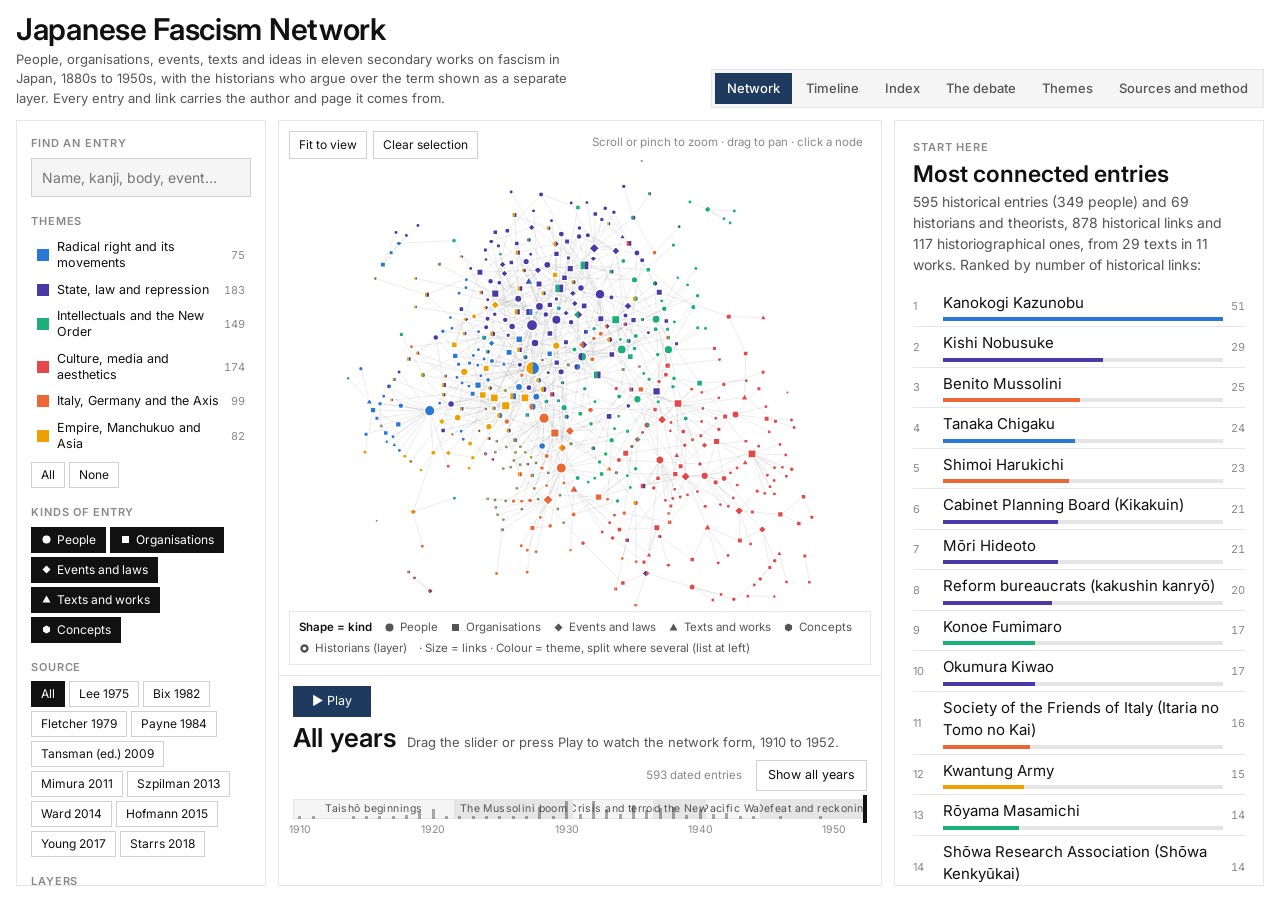
==== commit a39dd887: "Update Japanese Fascism Network to eleven sources New export adds Edwin B. Lee, 'Nichiren and Nation" ====
--- a/tools/japanese-fascism-network/app/index.html
+++ b/tools/japanese-fascism-network/app/index.html
@@ -273,7 +273,7 @@
   <header class="top">
     <div class="brand">
       <h1>Japanese Fascism Network</h1>
-      <p>People, organisations, events, texts and ideas in ten secondary works on fascism in Japan, 1910s to 1950s, with the historians who argue over the term shown as a separate layer. Every entry and link carries the author and page it comes from.</p>
+      <p>People, organisations, events, texts and ideas in eleven secondary works on fascism in Japan, 1880s to 1950s, with the historians who argue over the term shown as a separate layer. Every entry and link carries the author and page it comes from.</p>
     </div>
     <nav class="tabs" role="tablist" aria-label="Views">
       <button role="tab" data-view="network" aria-selected="true">Network</button>
@@ -383,7 +383,7 @@
 
 </script>
 <script>
-const DATA={"nodes":[{"id":"bix_herbert","type":"scholar","k":"sch","kind":"Historian or theorist","label":"Herbert P. Bix","alts":[],"sub":"","st":[{"t":"Historian; argues Japan acquired by the late 1930s a 'composite' radical authoritarian regime best labelled 'emperor-system fascism', a 'fascism from above' led by the bureaucracy.","c":[{"s":"BIX","p":"2-19"}]}],"yrs":["1982"],"rq":["HG"],"hist":false,"t0":null,"srcs":["BIX"],"pubs":["BIX"],"minor":false,"pos":"A"},{"id":"moriya_fumio","type":"scholar","k":"sch","kind":"Historian or theorist","label":"Moriya Fumio","alts":[],"sub":"守屋典郎","st":[{"t":"Marxist economic historian who in 1949 first established the theory of 'emperor-system fascism' (tennōsei fashizumu): enduring absolutism acquiring fascist functions, fusion with monopoly capital.","c":[{"s":"BIX","p":"4"}]}],"yrs":["1949"],"rq":["HG"],"hist":false,"t0":null,"srcs":["BIX"],"pubs":["BIX"],"minor":false,"pos":"A"},{"id":"konoe_fumimaro","type":"person","k":"per","kind":"Person","label":"Konoe Fumimaro","alts":[],"sub":"近衛文麿, 1891-1945","st":[{"t":"President of House of Peers 1933-37; formed first cabinet June 1937, by which point Bix calls the regime 'composite fascist'; escalated war after Marco Polo Bridge.","c":[{"s":"BIX","p":"4,8"}]},{"t":"Sponsor of the SRA; premier July 1937; resigned January 1939; head of Privy Council 1940; re-appointed premier July 1940 and launched New Order Movement.","c":[{"s":"FLE","p":"50,57-59"}]},{"t":"President of the byakkōtai committee (1928), praising Italo-Japanese friendship.","c":[{"s":"HOF","p":"34,36"}]},{"t":"After Versailles chastised the conference for failing to compensate Japan with colonies; in November 1935 spoke of an 'international New Deal' for Italy, Germany and Japan; announced a 'new order in East Asia' (November 1938); told the emperor in July 1940 Japan should seek intimate relations with Germany and Italy.","c":[{"s":"HOF","p":"90,108,110"}]},{"t":"Prime minister of three cabinets 1937-41 who appointed reform bureaucrats and whose prestige reformists used to promote their fascist agenda; proclaimed the New Order in East Asia (1938) and the New Order movement (1940).","c":[{"s":"MIM","p":"107,143,146"}]},{"t":"Prince; prime minister for most of 1937-41; patron of the Shōwa Research Association; architect of the New Order.","c":[{"s":"ROY","p":"53"}]},{"t":"Outlined the 'New Order' (1940) through the IRAA.","c":[{"s":"TANS","p":"11"}]}],"yrs":["1918-1945","1928-1945","1933-1945","1937-1941","1940"],"rq":["S3","S2"],"hist":true,"t0":1918,"srcs":["BIX","FLE","HOF","ROY","MIM","TANS"],"pubs":["BIX","FLE","TAN","MIM","HOF","ROY"],"minor":false},{"id":"shinkanryo","type":"group","k":"org","kind":"Group","label":"'New bureaucrats' (shinkanryō)","alts":[],"sub":"新官僚","st":[{"t":"Groups imbued with fascist aims who moved into the Justice, Home and Foreign ministries around 1930.","c":[{"s":"BIX","p":"4"}]}],"yrs":["1930-1940"],"rq":["S2"],"hist":true,"t0":1930,"srcs":["BIX"],"pubs":["BIX"],"minor":false},{"id":"home_ministry","type":"org","k":"org","kind":"Organisation","label":"Home Ministry (Naimushō)","alts":[],"sub":"内務省","st":[{"t":"Controlled the police; with the Justice Ministry played 'by proxy the role of a fascist party'; heresy annihilation policy 1935.","c":[{"s":"BIX","p":"5,7-8"}]}],"yrs":["1873-1947"],"rq":["S2"],"hist":true,"t0":1873,"srcs":["BIX"],"pubs":["BIX"],"minor":false},{"id":"justice_ministry","type":"org","k":"org","kind":"Organisation","label":"Justice Ministry (Shihōshō)","alts":[],"sub":"司法省","st":[{"t":"Drafted the Peace Preservation Law; with Home Ministry the first area of public life to be 'fascized'.","c":[{"s":"BIX","p":"5,7-8"}]}],"yrs":["1871-1948"],"rq":["S2"],"hist":true,"t0":1871,"srcs":["BIX"],"pubs":["BIX"],"minor":false},{"id":"toseiha","type":"group","k":"org","kind":"Group","label":"Control Faction (Tōseiha)","alts":[],"sub":"統制派","st":[{"t":"Army faction that rose to power within the emperor system.","c":[{"s":"BIX","p":"5"}]},{"t":"Army technocrats under Nagata Tetsuzan, including Ishiwara Kanji, Tōjō Hideki, Suzuki Teiichi, Akinaga Tsukizō, Ikeda Sumihisa, Katakura Tadashi, Tanaka Kiyoshi and Mutō Akira; stressed technology, mechanisation and economic planning.","c":[{"s":"MIM","p":"9,15-16"}]}],"yrs":["1920s-1930s","1932-1945"],"rq":["S2"],"hist":true,"t0":1920,"srcs":["BIX","MIM"],"pubs":["BIX","MIM"],"minor":false},{"id":"kodoha","type":"group","k":"org","kind":"Group","label":"Imperial Way Faction (Kōdōha)","alts":[],"sub":"皇道派","st":[{"t":"Army faction whose officers staged the 26 February 1936 coup attempt.","c":[{"s":"BIX","p":"8"}]},{"t":"Army faction of Araki Sadao and Mazaki Jinzaburō that sought spiritual reform; eclipsed after 1936.","c":[{"s":"MIM","p":"42,44-45"}]},{"t":"Kanokogi was close to Kōdōha generals (Mazaki, Honjō, Araki) and young officers; after 2.26 he denounced Kita.","c":[{"s":"SZP","p":"253"}]}],"yrs":["1930s-1936","1932-1936"],"rq":["S1"],"hist":true,"t0":1930,"srcs":["BIX","SZP","MIM"],"pubs":["BIX","MIM","SZP"],"minor":false},{"id":"zaibatsu","type":"group","k":"org","kind":"Group","label":"Zaibatsu (Mitsui, Mitsubishi, Sumitomo)","alts":["Zaibatsu"],"sub":"財閥","st":[{"t":"Big capital; allowed to make monopoly profits under total mobilisation; used the renovation movement and Manchurian Incident to escape depression.","c":[{"s":"BIX","p":"5,8"}]},{"t":"Fought 'tooth and nail' against technocrats to defend the capitalist status quo.","c":[{"s":"MIM","p":"8-9"}]}],"yrs":["1900-1945","1930s"],"rq":["S2","S6"],"hist":true,"t0":1900,"srcs":["BIX","MIM"],"pubs":["BIX","MIM"],"minor":false},{"id":"hirohito","type":"person","k":"per","kind":"Person","label":"Hirohito (Shōwa emperor)","alts":[],"sub":"裕仁, 1901-1989","st":[{"t":"Bix: occupied top position, defended ruling-bloc interests, limited renovationists; broke with party rule by appointing Saitō in 1932; personally managed crises (dismissal of Tanaka Giichi, suppression of 2.26).","c":[{"s":"BIX","p":"5,9"}]},{"t":"Emperor from 1926; shielded from trial by MacArthur.","c":[{"s":"ROY","p":"59"}]}],"yrs":["1926-1989"],"rq":["S2"],"hist":true,"t0":1926,"srcs":["BIX","ROY"],"pubs":["BIX","ROY"],"minor":false},{"id":"inoue_junnosuke","type":"person","k":"per","kind":"Person","label":"Inoue Junnosuke","alts":[],"sub":"井上準之助, 1869-1932","st":[{"t":"Finance minister assassinated in early 1932.","c":[{"s":"BIX","p":"5"}]}],"yrs":["1932"],"rq":["S2"],"hist":true,"t0":1932,"srcs":["BIX"],"pubs":["BIX"],"minor":false},{"id":"dan_takuma","type":"person","k":"per","kind":"Person","label":"Dan Takuma","alts":[],"sub":"團琢磨, 1858-1932","st":[{"t":"Mitsui chief, assassinated 1932.","c":[{"s":"BIX","p":"5"}]}],"yrs":["1932"],"rq":["S2"],"hist":true,"t0":1932,"srcs":["BIX"],"pubs":["BIX"],"minor":false},{"id":"inukai_tsuyoshi","type":"person","k":"per","kind":"Person","label":"Inukai Tsuyoshi","alts":[],"sub":"犬養毅, 1855-1932","st":[{"t":"Prime minister assassinated by young naval officers, 15 May 1932.","c":[{"s":"BIX","p":"5,9"}]}],"yrs":["1932"],"rq":["S2"],"hist":true,"t0":1932,"srcs":["BIX"],"pubs":["BIX"],"minor":false},{"id":"saito_makoto","type":"person","k":"per","kind":"Person","label":"Saitō Makoto","alts":[],"sub":"斎藤実, 1858-1936","st":[{"t":"Retired admiral; 'national unity' cabinet May 1932-July 1934; Japan-Manchukuo-Korea bloc; press censorship; 1933 political arrests peak (18,397).","c":[{"s":"BIX","p":"6,9"}]}],"yrs":["1932-1934"],"rq":["S2","S6"],"hist":true,"t0":1932,"srcs":["BIX"],"pubs":["BIX"],"minor":false},{"id":"okada_keisuke","type":"person","k":"per","kind":"Person","label":"Okada Keisuke","alts":[],"sub":"岡田啓介, 1868-1952","st":[{"t":"Retired admiral; second 'national unity' cabinet 1934-36.","c":[{"s":"BIX","p":"6"}]}],"yrs":["1934-1936"],"rq":["S2"],"hist":true,"t0":1934,"srcs":["BIX"],"pubs":["BIX"],"minor":true},{"id":"tanaka_giichi","type":"person","k":"per","kind":"Person","label":"Tanaka Giichi","alts":[],"sub":"田中義一, 1864-1929","st":[{"t":"Seiyūkai prime minister 1927-29; interventions in China; mass arrests March 1928; 1928 emergency revision of Peace Preservation Law; dismissed after Zhang Zuolin assassination.","c":[{"s":"BIX","p":"6-7,9"}]},{"t":"As army minister (1919) backed D'Annunzio's proposed flight to Tokyo; as PM (1928) intervened in the byakkotai monument affair and sat on its committee.","c":[{"s":"HOF","p":"20-21,34"}]}],"yrs":["1919-1929","1927-1929"],"rq":["S2"],"hist":true,"t0":1919,"srcs":["BIX","HOF"],"pubs":["BIX","HOF"],"minor":false},{"id":"komoto_daisaku","type":"person","k":"per","kind":"Person","label":"Kōmoto Daisaku","alts":[],"sub":"河本大作, 1883-1955","st":[{"t":"Kwantung Army staff officer who assassinated Zhang Zuolin, June 1928.","c":[{"s":"BIX","p":"6"}]},{"t":"Officer who helped stage Zhang Zuolin's assassination; as president of the Manchurian Coal Mining Company the 'king of coal'.","c":[{"s":"MIM","p":"100"}]}],"yrs":["1928","1934-1937"],"rq":["S2","S6"],"hist":true,"t0":1928,"srcs":["BIX","MIM"],"pubs":["BIX","MIM"],"minor":false},{"id":"zhang_zuolin","type":"person","k":"per","kind":"Person","label":"Zhang Zuolin","alts":[],"sub":"張作霖, 1875-1928","st":[{"t":"Manchurian warlord assassinated 1928.","c":[{"s":"BIX","p":"6"}]}],"yrs":["1928"],"rq":["S2","S6"],"hist":true,"t0":1928,"srcs":["BIX"],"pubs":["BIX"],"minor":false},{"id":"hiranuma_kiichiro","type":"person","k":"per","kind":"Person","label":"Hiranuma Kiichirō","alts":[],"sub":"平沼騏一郎, 1867-1952","st":[{"t":"Baron; leader of the National Foundation Society; Justice Ministry bureaucrats connected with him moved into Home Ministry under Tanaka (1927).","c":[{"s":"BIX","p":"7"}]},{"t":"Staunch opponent of drastic reforms; Home Minister December 1940, bringing the IRAA under Home Ministry control.","c":[{"s":"FLE","p":"59"}]},{"t":"Justice Ministry bureaucrat known for anticommunism and strengthening the Special Higher Police; founder of the Kokuhonsha; accused of being a fascist, he denied in Kaizō (June 1932) any link with Mussolini, citing ikkun banmin.","c":[{"s":"HOF","p":"75-76"}]},{"t":"Home minister and doyen of the idealist right who denounced the New Order as a communist plot.","c":[{"s":"MIM","p":"164"}]},{"t":"As Procurator-General secretly funded the Kōkoku Dōshikai (1919) against the Shinjinkai.","c":[{"s":"SZP","p":"236,247"}]},{"t":"'Personification of Japanese-style fascism' (Hasegawa) who claimed his goal was national morality not fascism.","c":[{"s":"TORR","p":"66"}]}],"yrs":["1919-1945","1920-1945","1924-1945","1932","1940-1941"],"rq":["S1","S2"],"hist":true,"t0":1919,"srcs":["BIX","FLE","HOF","SZP","MIM","TORR"],"pubs":["BIX","FLE","TAN","MIM","SZP","HOF"],"minor":false},{"id":"kokuhonsha","type":"org","k":"org","kind":"Organisation","label":"National Foundation Society (Kokuhonsha)","alts":[],"sub":"国本社","st":[{"t":"Hiranuma's society, linked to Justice Ministry bureaucrats who drafted the Peace Preservation Law.","c":[{"s":"BIX","p":"7"}]},{"t":"Hiranuma's society of military, industrial and bureaucratic elites rejecting foreign ideologies in favour of the kokutai.","c":[{"s":"HOF","p":"75"}]},{"t":"Kanokogi lectured on its behalf with Araki Sadao.","c":[{"s":"SZP","p":"253"}]}],"yrs":["1924-1936"],"rq":["S1","S2"],"hist":true,"t0":1924,"srcs":["BIX","HOF","SZP"],"pubs":["BIX","SZP","HOF"],"minor":false},{"id":"peace_preservation_law","type":"law","k":"evt","kind":"Law","label":"Peace Preservation Law (Chian iji hō)","alts":[],"sub":"治安維持法, 1925","st":[{"t":"Passed March 1925 (246-18); criminalised associations aiming to alter the kokutai or deny private property; revised 1928 (death penalty) and 1941; for Bix the apparatus of repression was as pivotal as the military.","c":[{"s":"BIX","p":"7-8"}]},{"t":"60,000 arrested under it since 1928 (Hirata).","c":[{"s":"WAR","p":"469,471"}]},{"t":"Connected communism with treason; authorised expansion of a police state.","c":[{"s":"YOU","p":"288-289"}]}],"yrs":["1925-1945"],"rq":["S2"],"hist":true,"t0":1925,"srcs":["BIX","WAR","YOU"],"pubs":["BIX","WAR","YOU"],"minor":false},{"id":"tokko","type":"org","k":"org","kind":"Organisation","label":"Special Higher Police (Tokkō)","alts":[],"sub":"特別高等警察","st":[{"t":"Expanded to all prefectures in 1928 alongside thought procurators and military thought police.","c":[{"s":"BIX","p":"7"}]},{"t":"Branches in every prefecture and overseas Japanese communities; 'thought police'.","c":[{"s":"YOU","p":"289"}]}],"yrs":["1911-1945"],"rq":["S2"],"hist":true,"t0":1911,"srcs":["BIX","YOU"],"pubs":["BIX","YOU"],"minor":false},{"id":"thought_crimes_1936","type":"law","k":"evt","kind":"Law","label":"Thought Crimes Protection and Observation Law","alts":[],"sub":"思想犯保護観察法, 1936","st":[{"t":"Promulgated 28 May 1936; subjected released Peace Preservation Law offenders to further observation.","c":[{"s":"BIX","p":"8"}]}],"yrs":["1936"],"rq":["S2"],"hist":true,"t0":1936,"srcs":["BIX"],"pubs":["BIX"],"minor":true},{"id":"national_mobilization_law","type":"law","k":"evt","kind":"Law","label":"National General Mobilization Law (Kokka sōdōin hō)","alts":["National General Mobilization Law (1938)"],"sub":"国家総動員法, 1938","st":[{"t":"Promulgated 1 April 1938; systematised reorganisation of legal system elevating absolutist features of Meiji Constitution.","c":[{"s":"BIX","p":"8"}]},{"t":"Based on the 1918 Munitions Law; gave technocrats virtual carte blanche to intervene in the private sphere; passed by circumventing the Diet and parties.","c":[{"s":"MIM","p":"19-20"}]}],"yrs":["1938","1938-1945"],"rq":["S2"],"hist":true,"t0":1938,"srcs":["BIX","MIM"],"pubs":["BIX","MIM"],"minor":false},{"id":"shigen_kyoku","type":"org","k":"org","kind":"Organisation","label":"Resources Bureau (Shigenkyoku)","alts":["Resources Bureau (Shigen kyoku)"],"sub":"資源局, 1927","st":[{"t":"First cabinet-controlled central planning agency for mobilisation of resources and manpower, set up May 1927 under Tanaka.","c":[{"s":"BIX","p":"6"}]},{"t":"Primarily civilian supraministerial planning organ set up by Nagata in 1927 for resource mobilisation; Matsui Haruo headed general affairs and planning; merged into the Cabinet Planning Board in 1937.","c":[{"s":"MIM","p":"20"}]}],"yrs":["1927-1937"],"rq":["S2"],"hist":true,"t0":1927,"srcs":["BIX","MIM"],"pubs":["BIX","MIM"],"minor":false},{"id":"omoto","type":"org","k":"org","kind":"Organisation","label":"Ōmoto (new religion)","alts":["Ōmoto-kyō"],"sub":"大本, 1892","st":[{"t":"New religion targeted by the Home Ministry's 'heresy annihilation' policy in 1935.","c":[{"s":"BIX","p":"8"}]},{"t":"Shinto-related new religion; under Deguchi Onisaburō in the 1930s one of the largest right-wing associations (1-3 million members); crushed by the state 1935.","c":[{"s":"HOF","p":"77-79"}]},{"t":"Populist religious group supporting the Great Japan Production Party.","c":[{"s":"DOAK","p":"40"}]}],"yrs":["1892-1935","1935"],"rq":["S2"],"hist":true,"t0":1892,"srcs":["BIX","HOF","DOAK"],"pubs":["BIX","TAN","HOF"],"minor":false},{"id":"jcp","type":"org","k":"org","kind":"Organisation","label":"Japan Communist Party","alts":[],"sub":"日本共産党","st":[{"t":"Central committee arrested March 1935, eliminating it as an organised force.","c":[{"s":"BIX","p":"8"}]},{"t":"Revived postwar; in 1946 warned of a 'conservative-reactionary fascist front'.","c":[{"s":"HOF","p":"141"}]},{"t":"Leadership tried 1931-32; members rehabilitated through tenkō.","c":[{"s":"WAR","p":"471"}]},{"t":"Crushed in round-ups of 1928-29 and 1932-33.","c":[{"s":"YOU","p":"288-289"}]}],"yrs":["1922-","1946-1952"],"rq":["S2"],"hist":true,"t0":1922,"srcs":["BIX","HOF","WAR","YOU"],"pubs":["BIX","WAR","HOF","YOU"],"minor":false},{"id":"nittetsu","type":"org","k":"org","kind":"Organisation","label":"Japan Iron and Steel Works (Nippon Seitetsu)","alts":[],"sub":"日本製鉄, 1933","st":[{"t":"Giant state capital trust formed April 1933, fusing private zaibatsu capital with the government Yawata works.","c":[{"s":"BIX","p":"12"}]}],"yrs":["1933-1945"],"rq":["S2"],"hist":true,"t0":1933,"srcs":["BIX"],"pubs":["BIX"],"minor":false},{"id":"mantetsu","type":"org","k":"org","kind":"Organisation","label":"South Manchuria Railway Company (Mantetsu)","alts":[],"sub":"南満州鉄道","st":[{"t":"State-linked company monopolising most heavy industrialisation in Manchuria to 1936; spearheaded advance into North China with subsidiary China Development Company.","c":[{"s":"BIX","p":"12-13"}]},{"t":"Semipublic company whose researchers advised the Kwantung Army; its staff held a 'Dairen ideology' of fighting white imperialism.","c":[{"s":"MIM","p":"47,51-52"}]}],"yrs":["1906-1945"],"rq":["S6"],"hist":true,"t0":1906,"srcs":["BIX","MIM"],"pubs":["BIX","MIM"],"minor":false},{"id":"kwantung_army","type":"org","k":"org","kind":"Organisation","label":"Kwantung Army","alts":[],"sub":"関東軍","st":[{"t":"Japanese army in Manchuria; planned the Manchurian Incident as a conspiracy; publicly excluded zaibatsu from Manchukuo.","c":[{"s":"BIX","p":"6,12-13"}]},{"t":"Staged the Mukden explosion (18 Sept 1931); grew to twelve divisions by 1941; sidelined Foreign Ministry and SMR; built the Kyōwakai; launched 1941-43 purges of SMR researchers.","c":[{"s":"YOU","p":"281,284-285,290"}]}],"yrs":["1919-1945"],"rq":["S6"],"hist":true,"t0":1919,"srcs":["BIX","YOU"],"pubs":["BIX","YOU"],"minor":false},{"id":"minobe_tatsukichi","type":"person","k":"per","kind":"Person","label":"Minobe Tatsukichi","alts":[],"sub":"美濃部達吉, 1873-1948","st":[{"t":"Constitutional scholar whose 'emperor organ theory' was attacked in the Minobe Incident, House of Peers, February 1935.","c":[{"s":"BIX","p":"17-18"}]},{"t":"The Minobe Affair (1934-35) shocked Miki as portending the demise of bourgeois liberalism.","c":[{"s":"FLE","p":"48"}]},{"t":"Emperor organ theory; supported civilian control in 1930; Kanokogi condemned his theory as treasonous heresy.","c":[{"s":"SZP","p":"252-253"}]},{"t":"Stepped down in 1935 under public pressure over organ theory; his fall enabled the ascendancy of Japanists.","c":[{"s":"WAR","p":"474"}]}],"yrs":["1930-1935","1935"],"rq":["S2"],"hist":true,"t0":1930,"srcs":["BIX","FLE","SZP","WAR"],"pubs":["BIX","FLE","SZP","WAR"],"minor":false},{"id":"kokutai_meicho","type":"movement","k":"org","kind":"Movement","label":"Movement to Clarify the National Polity (Kokutai meichō undō)","alts":[],"sub":"国体明徴運動, 1935","st":[{"t":"Campaign against Minobe's organ theory, led by Kōdōha officers through the Reservists Associations and exploited by the Seiyūkai.","c":[{"s":"BIX","p":"17"}]},{"t":"Campaign against Minobe and the emperor's liberal advisers; about civilian control; Kanokogi took active part.","c":[{"s":"SZP","p":"252"}]},{"t":"Led from 1935 by Yamamoto Teijirō (per Skabelund).","c":[{"s":"SKAB","p":"172"}]},{"t":"One of three crisis discourses (with the 'Manchurian problem' and 'thought problem') that converged in thought war.","c":[{"s":"WAR","p":"465,474"}]}],"yrs":["1935","1935-1937"],"rq":["S1","S2"],"hist":true,"t0":1935,"srcs":["BIX","SZP","WAR","SKAB"],"pubs":["BIX","TAN","SZP","WAR"],"minor":false},{"id":"reservists","type":"org","k":"org","kind":"Organisation","label":"Imperial Military Reservists Association (Zaigō gunjinkai)","alts":[],"sub":"帝国在郷軍人会","st":[{"t":"Local reservist associations led the kokutai clarification movement under Kōdōha control.","c":[{"s":"BIX","p":"17"}]}],"yrs":["1910-1945"],"rq":["S2"],"hist":true,"t0":1910,"srcs":["BIX"],"pubs":["BIX"],"minor":false},{"id":"mazaki_jinzaburo","type":"person","k":"per","kind":"Person","label":"Mazaki Jinzaburō","alts":[],"sub":"真崎甚三郎, 1876-1956","st":[{"t":"Kōdōha general, Inspector-General of Military Education; his dismissal in 1935 precipitated the chain of events leading to 2.26.","c":[{"s":"BIX","p":"17"}]},{"t":"Vice chief of the General Staff and Imperial Way leader; a devoted follower assassinated Nagata in 1935.","c":[{"s":"MIM","p":"45"}]},{"t":"General with whom Kanokogi associated.","c":[{"s":"SZP","p":"236"}]}],"yrs":["1932-1936","1933-1935","1935-1936"],"rq":["S2"],"hist":true,"t0":1932,"srcs":["BIX","SZP","MIM"],"pubs":["BIX","MIM","SZP"],"minor":false},{"id":"seiyukai","type":"org","k":"org","kind":"Organisation","label":"Seiyūkai","alts":[],"sub":"立憲政友会","st":[{"t":"Major conservative party; attacked Minobe; split into orthodox (Hatoyama/Kuhara) and reform (Nakajima Chikuhei) camps; dissolved into IRAA 1940.","c":[{"s":"BIX","p":"16-19"}]}],"yrs":["1900-1940"],"rq":["S2"],"hist":true,"t0":1900,"srcs":["BIX"],"pubs":["BIX"],"minor":false},{"id":"minseito","type":"org","k":"org","kind":"Organisation","label":"Minseitō","alts":[],"sub":"立憲民政党","st":[{"t":"Major conservative party; Machida Chūji majority, Nagai Ryūtarō reform faction; dissolved into IRAA 1940.","c":[{"s":"BIX","p":"18-19"}]}],"yrs":["1927-1940"],"rq":["S2"],"hist":true,"t0":1927,"srcs":["BIX"],"pubs":["BIX"],"minor":false},{"id":"shakai_taishuto","type":"org","k":"org","kind":"Organisation","label":"Social Mass Party (Shakai Taishūtō)","alts":["Social Masses Party (Shakai Taishūtō)"],"sub":"社会大衆党","st":[{"t":"Won 18 seats in 1936 and 37 in 1937; its dominant wing pro-government and pro-military.","c":[{"s":"BIX","p":"17-18"}]},{"t":"Leaders endorsed the Army's 1934 pamphlet; Rōyama hoped it could lead functional representation.","c":[{"s":"FLE","p":"47,55"}]},{"t":"Party that promoted corporatist ideas of an organic order; supported the electric power control plan; with the SRA and National Policy Research Association a source of ideas for reform bureaucrats.","c":[{"s":"MIM","p":"35,107,122"}]}],"yrs":["1932-1940"],"rq":["S2"],"hist":true,"t0":1932,"srcs":["BIX","FLE","MIM"],"pubs":["BIX","FLE","MIM"],"minor":false},{"id":"matsuoka_yosuke","type":"person","k":"per","kind":"Person","label":"Matsuoka Yōsuke","alts":[],"sub":"松岡洋右, 1880-1946","st":[{"t":"'Keen admirer of Mussolini'; launched 1933 campaign for voluntary dissolution of the parties (ikkoku ittai).","c":[{"s":"BIX","p":"18-19"}]},{"t":"Diplomat who justified the seizure of Manchuria as Japan's 'lifeline'; Mantetsu president; later foreign minister.","c":[{"s":"MIM","p":"2,49-50"}]},{"t":"Diplomat; member of the Greater Asia Association.","c":[{"s":"SZP","p":"251"}]}],"yrs":["1931-1941","1933-1941"],"rq":["S2","S6"],"hist":true,"t0":1931,"srcs":["BIX","SZP","MIM"],"pubs":["BIX","MIM","SZP"],"minor":false},{"id":"nakajima_chikuhei","type":"person","k":"per","kind":"Person","label":"Nakajima Chikuhei","alts":[],"sub":"中島知久平, 1884-1949","st":[{"t":"New-zaibatsu founder of Nakajima Aircraft; led Seiyūkai 'reform camp' advocating a single national party.","c":[{"s":"BIX","p":"19"}]}],"yrs":["1937-1940"],"rq":["S2"],"hist":true,"t0":1937,"srcs":["BIX"],"pubs":["BIX"],"minor":false},{"id":"nagai_ryutaro","type":"person","k":"per","kind":"Person","label":"Nagai Ryūtarō","alts":[],"sub":"永井柳太郎, 1881-1944","st":[{"t":"Led Minseitō reform faction advocating a single national party.","c":[{"s":"BIX","p":"19"}]},{"t":"Liberal reformist; translated Mussolini's maiden speech (1927); 'From Wilson to Mussolini' (1927).","c":[{"s":"HOF","p":"45,47"}]}],"yrs":["1927-1940","1937-1940"],"rq":["S2","S3"],"hist":true,"t0":1927,"srcs":["BIX","HOF"],"pubs":["BIX","HOF"],"minor":false},{"id":"hatoyama_ichiro","type":"person","k":"per","kind":"Person","label":"Hatoyama Ichirō","alts":[],"sub":"鳩山一郎, 1883-1959","st":[{"t":"Led Seiyūkai orthodox camp.","c":[{"s":"BIX","p":"19"}]},{"t":"Seiyūkai leader and postwar PM; audiences with Mussolini and Hitler in November 1937, praising 'the effective national capacity under the Fascist regime'.","c":[{"s":"HOF","p":"116"}]},{"t":"Future PM who once spoke fondly of fascism; after 1952 recanted.","c":[{"s":"HOF","p":"116,140"}]},{"t":"Politician who espoused fascist views before the war and relabelled himself a liberal after; co-founded the LDP 1955; PM 1954-56.","c":[{"s":"SZP","p":"269"}]},{"t":"As education minister accused Takigawa of communism (1933).","c":[{"s":"TORR","p":"60"}]}],"yrs":["1930-1956","1933","1937","1937-1940","1937-1956"],"rq":["S2"],"hist":true,"t0":1930,"srcs":["BIX","HOF","SZP","TORR"],"pubs":["BIX","TAN","SZP","HOF"],"minor":false},{"id":"hayashi_senjuro","type":"person","k":"per","kind":"Person","label":"Hayashi Senjūrō","alts":[],"sub":"林銑十郎, 1876-1943","st":[{"t":"General; cabinet resigned 31 May 1937 after the April election.","c":[{"s":"BIX","p":"18"}]}],"yrs":["1937"],"rq":["S2"],"hist":true,"t0":1937,"srcs":["BIX"],"pubs":["BIX"],"minor":false},{"id":"election_purification","type":"movement","k":"org","kind":"Movement","label":"Election Purification Campaign","alts":[],"sub":"選挙粛正運動, 1935-36","st":[{"t":"Home Ministry mobilisation via committees in every prefecture and a Central League; Shinto shrines, oaths, burakukai and chōnaikai.","c":[{"s":"BIX","p":"17-18"}]}],"yrs":["1935-1937"],"rq":["S2"],"hist":true,"t0":1935,"srcs":["BIX"],"pubs":["BIX"],"minor":false},{"id":"control_associations","type":"org","k":"org","kind":"Organisation","label":"Control associations (tōseikai)","alts":["Control Associations (tōseikai)"],"sub":"統制会, 1941","st":[{"t":"Industry bodies under the September 1941 Major Industries Group Ordinance, modelled on Nazi total-war economics ('New Economic Order').","c":[{"s":"BIX","p":"15-16"}]},{"t":"Industry and materials-based public bodies at the heart of the Economic New Order, each headed by a leader with the Nazi title Führer; the zaibatsu eventually secured control of them.","c":[{"s":"MIM","p":"138,152-153"}]},{"t":"Established from 30 August 1941 with leaders elected by business, so that the most powerful firms and cartels ran them.","c":[{"s":"MIM","p":"154"}]}],"yrs":["1940-1945","1941-1945"],"rq":["S2"],"hist":true,"t0":1940,"srcs":["BIX","MIM"],"pubs":["BIX","MIM"],"minor":false},{"id":"halliday_jon","type":"scholar","k":"sch","kind":"Historian or theorist","label":"Jon Halliday","alts":[],"sub":"","st":[{"t":"Political History of Japanese Capitalism: the state as central to military-business expansion.","c":[{"s":"BIX","p":"10"}]}],"yrs":["1975"],"rq":["HG"],"hist":false,"t0":null,"srcs":["BIX"],"pubs":["BIX"],"minor":false,"pos":"A"},{"id":"awaya_kentaro","type":"scholar","k":"sch","kind":"Historian or theorist","label":"Awaya Kentarō","alts":[],"sub":"粟屋憲太郎","st":[{"t":"Analysis of the 1936-37 elections: elections spurred bureaucracy to new machinery reconciling fascism with Meiji constitutional form.","c":[{"s":"BIX","p":"17-18"}]}],"yrs":["1974"],"rq":["HG"],"hist":false,"t0":null,"srcs":["BIX"],"pubs":["BIX"],"minor":false},{"id":"fujiwara_akira","type":"scholar","k":"sch","kind":"Historian or theorist","label":"Fujiwara Akira","alts":[],"sub":"藤原彰","st":[{"t":"Study of the emperor's position in the prewar system: the emperor shifted trust between absolutist organs.","c":[{"s":"BIX","p":"9-10"}]}],"yrs":["1974"],"rq":["HG"],"hist":false,"t0":null,"srcs":["BIX"],"pubs":["BIX"],"minor":false},{"id":"nakamura_masanori","type":"scholar","k":"sch","kind":"Historian or theorist","label":"Nakamura Masanori","alts":[],"sub":"中村政則","st":[{"t":"Theory of the modern emperor-system state: no state apparatus could resist the emperor's will.","c":[{"s":"BIX","p":"9"}]}],"yrs":["1975"],"rq":["HG"],"hist":false,"t0":null,"srcs":["BIX"],"pubs":["BIX"],"minor":false},{"id":"shibagaki_kazuo","type":"scholar","k":"sch","kind":"Historian or theorist","label":"Shibagaki Kazuo","alts":[],"sub":"柴垣和夫","st":[{"t":"Argues the ideological principles of the control associations had lasting significance.","c":[{"s":"BIX","p":"15-16"}]}],"yrs":["1979"],"rq":["HG"],"hist":false,"t0":null,"srcs":["BIX"],"pubs":["BIX"],"minor":false},{"id":"fletcher_miles","type":"scholar","k":"sch","kind":"Historian or theorist","label":"William Miles Fletcher","alts":[],"sub":"","st":[{"t":"Historian; argues the Shōwa Research Association's New Order Movement (1938-40) was a fascist movement led by intellectuals, and that Japanese fascism was a failed radical protest movement against the establishment.","c":[{"s":"FLE","p":"39-63"}]},{"t":"The Search for a New Order (1982): criteria for fascism (single mass party, corporatist controls, national service ethic) applied to the New Order Movement.","c":[{"s":"PAY","p":"270-272"}]}],"yrs":["1979","1982"],"rq":["HG"],"hist":false,"t0":null,"srcs":["FLE","PAY"],"pubs":["FLE","PAY"],"minor":false,"pos":"B"},{"id":"royama_masamichi","type":"person","k":"per","kind":"Person","label":"Rōyama Masamichi","alts":[],"sub":"蠟山政道, 1895-1980","st":[{"t":"Tōdai political scientist; in 1932-34 saw fascism as nationalism plus 'syndicalism' (following Rocco); rejected one-party state; proposed an economic council; helped found Shōwa Research Association 1933 at request of Konoe and Gotō; leading exponent of the East Asian Cooperative Body theory.","c":[{"s":"FLE","p":"43-46,50,55-56"}]},{"t":"Used Haushofer's geopolitics to define an Asian 'Grossraum'; new order in East Asia 'one link' of a new world order with Italy and Germany.","c":[{"s":"HOF","p":"66-67,129"}]},{"t":"Administrative scientist who argued that technology was turning administration into 'management' (kanri).","c":[{"s":"MIM","p":"30-31"}]},{"t":"Adviser to the Kwantung Army who used geopolitics for an 'Asian Monroe Doctrine' and called the young officers mere 'restorationists'.","c":[{"s":"MIM","p":"46,50"}]},{"t":"Political scientist, Tokyo Imperial Univ.; co-founder of the Shinjinkai (1918); moved from guild socialism and 'organized capitalism' to 'constitutional dictatorship'; head of World Policy Section of Shōwa Research Association 1937; ideologue of the East Asian New Order; briefly listed for purge, rehabilitated postwar as liberal political scientist.","c":[{"s":"ROY","p":"44-62"}]}],"yrs":["1918-1955","1929-1938","1930-1945","1938"],"rq":["S3"],"hist":true,"t0":1918,"srcs":["FLE","HOF","ROY","MIM"],"pubs":["FLE","MIM","HOF","ROY"],"minor":false},{"id":"ryu_shintaro","type":"person","k":"per","kind":"Person","label":"Ryū Shintarō","alts":[],"sub":"笠信太郎, 1900-1967","st":[{"t":"Economist; entered Ōhara Institute 1926; Asahi editorial staff from 1935; admired Nazi economic policy; headed SRA Study Group for the Reorganization of the Japanese Economy (1939); The Reorganization of the Japanese Economy (1940).","c":[{"s":"FLE","p":"43,46-48,53-55"}]},{"t":"His bestseller The Reorganization of the Japanese Economy popularised the separation of management and capital.","c":[{"s":"MIM","p":"153"}]},{"t":"Economist and journalist, Shōwa Research Association; with Rōyama and Miki provided intellectual framework for the Co-Prosperity Sphere and a fascist new order.","c":[{"s":"ROY","p":"57"}]}],"yrs":["1926-1945","1930-1945","1939"],"rq":["S3"],"hist":true,"t0":1926,"srcs":["FLE","ROY","MIM"],"pubs":["FLE","MIM","ROY"],"minor":false},{"id":"miki_kiyoshi","type":"person","k":"per","kind":"Person","label":"Miki Kiyoshi","alts":[],"sub":"三木清, 1897-1945","st":[{"t":"Philosopher, pupil of Nishida Kitarō; arrested 1930 as suspected communist; initially saw fascism as irrational Japanism; rebuked Heidegger for joining the Nazis; led SRA Cultural Problems Research Group; author of Principles of Thought for a New Japan (1938-39) and 'cooperativism' (kyōdōshugi).","c":[{"s":"FLE","p":"43,48-52"}]},{"t":"Devised 'cooperativism' (kyōdōshugi) for an East Asian bloc economy.","c":[{"s":"HOF","p":"129"}]},{"t":"Philosopher; studied with Heidegger in the 1920s; Philosophy of History (1932); member of Shōwa Research Association; theorist of the East Asian Cooperative Community.","c":[{"s":"ROY","p":"57"}]},{"t":"In 1933 associated Shestov with 'malaise' (fuan) and cited Heidegger.","c":[{"s":"TANS","p":"9-10"}]},{"t":"Co-led the Alliance for Freedom in Academic Research and the Arts.","c":[{"s":"TORR","p":"59-60"}]},{"t":"Rekishi tetsugaku (1932) linked everydayness to world history via 'originary historicality'.","c":[{"s":"HARO","p":"81,86-87"}]}],"yrs":["1920-1945","1932","1933","1938-1940"],"rq":["S3"],"hist":true,"t0":1920,"srcs":["FLE","HOF","ROY","TANS","TORR","HARO"],"pubs":["FLE","TAN","HOF","ROY"],"minor":false},{"id":"showa_kenkyukai","type":"org","k":"org","kind":"Organisation","label":"Shōwa Research Association (Shōwa Kenkyūkai)","alts":[],"sub":"昭和研究会, 1933-1940","st":[{"t":"Formed 1933 at the request of Konoe and Gotō Ryūnosuke; by 1937 at least a dozen committees; planned the New Order Movement 1938-40, which Fletcher calls fascist.","c":[{"s":"FLE","p":"41,50,56-61"}]},{"t":"Founded by Gotō Ryūnosuke with Konoe's backing; Rōyama directed its research, calling for an 'economic general staff'.","c":[{"s":"MIM","p":"68"}]},{"t":"In 1935 charged to elaborate reform 'from an anti-fascist viewpoint' (citing Fletcher).","c":[{"s":"PAY","p":"270-271"}]},{"t":"Konoe Fumimaro's brains trust, founded 1933; 'a factory in charge of manufacturing Konoe's intellectual vitamins'. Rōyama headed its World Policy Section from 1937; Miki Kiyoshi was a member.","c":[{"s":"ROY","p":"53,57"}]},{"t":"Konoe's brain trust spoke a language close to European fascist thinkers.","c":[{"s":"TANS","p":"11"}]},{"t":"Think tank that sheltered suspect left intellectuals.","c":[{"s":"YOU","p":"289"}]}],"yrs":["1933-1940"],"rq":["S3"],"hist":true,"t0":1933,"srcs":["FLE","PAY","ROY","MIM","YOU","TANS"],"pubs":["FLE","PAY","TAN","MIM","YOU","ROY"],"minor":false},{"id":"goto_ryunosuke","type":"person","k":"per","kind":"Person","label":"Gotō Ryūnosuke","alts":[],"sub":"後藤隆之助, 1888-1984","st":[{"t":"Konoe's university friend and chief organiser of the Shōwa Research Association; headed New Order Preparation Committee secretariat 1940.","c":[{"s":"FLE","p":"50,58-59"}]}],"yrs":["1933-1940"],"rq":["S3"],"hist":true,"t0":1933,"srcs":["FLE"],"pubs":["FLE"],"minor":false},{"id":"kazami_akira","type":"person","k":"per","kind":"Person","label":"Kazami Akira","alts":[],"sub":"風見章, 1886-1961","st":[{"t":"Head of SRA China policy committee; appointed Konoe's Chief Cabinet Secretary 1937.","c":[{"s":"FLE","p":"50"}]}],"yrs":["1937"],"rq":["S3"],"hist":true,"t0":1937,"srcs":["FLE"],"pubs":["FLE"],"minor":false},{"id":"yabe_teiji","type":"person","k":"per","kind":"Person","label":"Yabe Teiji","alts":[],"sub":"矢部貞治, 1902-1967","st":[{"t":"Young political scientist on SRA politics and foreign affairs committees; wrote 'Outline for the Reform of the Political Structure'; drafted New Order plans for Konoe in 1940.","c":[{"s":"FLE","p":"57-58"}]},{"t":"Political scientist of the Shōwa Research Association whose postwar defence of Konoe as restraining the army Mimura calls 'highly misleading'; proposed a Nazi-style 'one nation, one party' vanguard.","c":[{"s":"MIM","p":"146-147"}]}],"yrs":["1938-1945","1939-1940"],"rq":["S2","S3"],"hist":true,"t0":1938,"srcs":["FLE","MIM"],"pubs":["FLE","MIM"],"minor":false,"pos":"F"},{"id":"tomita_kenji","type":"person","k":"per","kind":"Person","label":"Tomita Kenji","alts":[],"sub":"富田健治, 1897-1977","st":[{"t":"High-ranking Home Ministry official enlisted as Konoe's cabinet secretary in 1940 through Gotō and Ryū.","c":[{"s":"FLE","p":"58"}]},{"t":"Chief of the Police Bureau, Home Ministry; lecture 'Thought War and the Police' called for 'renovation in subjectivity'.","c":[{"s":"WAR","p":"469-470"}]}],"yrs":["1938-1940","1940"],"rq":["S2"],"hist":true,"t0":1938,"srcs":["FLE","WAR"],"pubs":["FLE","WAR"],"minor":false},{"id":"shimizu_ikutaro","type":"person","k":"per","kind":"Person","label":"Shimizu Ikutarō","alts":[],"sub":"清水幾太郎, 1907-1988","st":[{"t":"Colleague of Miki in the Culture Problems Research Group; later testified to Miki's sincere nationalism.","c":[{"s":"FLE","p":"51-52"}]}],"yrs":["1938-1939"],"rq":["S3"],"hist":true,"t0":1938,"srcs":["FLE"],"pubs":["FLE"],"minor":false},{"id":"nishida_kitaro","type":"person","k":"per","kind":"Person","label":"Nishida Kitarō","alts":[],"sub":"西田幾多郎, 1870-1945","st":[{"t":"Kyoto philosopher; teacher of Miki Kiyoshi.","c":[{"s":"FLE","p":"43"}]},{"t":"'The Principles of the New World Order' (1943): even the Axis would emulate the kokutai.","c":[{"s":"HOF","p":"134"}]}],"yrs":["1910-1945","1943"],"rq":["S3"],"hist":true,"t0":1910,"srcs":["FLE","HOF"],"pubs":["FLE","HOF"],"minor":false},{"id":"heidegger_martin","type":"person","k":"per","kind":"Person","label":"Martin Heidegger","alts":[],"sub":"1889-1976","st":[{"t":"German philosopher; Miki's former tutor, rebuked by Miki for joining the Nazi Party.","c":[{"s":"FLE","p":"48"}]},{"t":"Impressed Kanokogi at Marburg in the 1920s.","c":[{"s":"SZP","p":"248"}]}],"yrs":["1920-1945"],"rq":["S1","S3"],"hist":true,"t0":1920,"srcs":["FLE","SZP"],"pubs":["FLE","SZP"],"minor":false},{"id":"rocco_alfredo","type":"person","k":"per","kind":"Person","label":"Alfredo Rocco","alts":[],"sub":"1875-1935","st":[{"t":"Italian Minister of Justice; his 'Political Doctrine of Fascism' shaped Rōyama's understanding of fascism and corporatism.","c":[{"s":"FLE","p":"44,60"}]}],"yrs":["1925-1932"],"rq":["S3","S5"],"hist":true,"t0":1925,"srcs":["FLE"],"pubs":["FLE"],"minor":false},{"id":"ohara_institute","type":"org","k":"org","kind":"Organisation","label":"Ōhara Institute for Social Research","alts":[],"sub":"大原社会問題研究所","st":[{"t":"Ryū entered in 1926; brought contact with proletarian party leaders.","c":[{"s":"FLE","p":"43,46"}]}],"yrs":["1919-"],"rq":["S3"],"hist":true,"t0":1919,"srcs":["FLE"],"pubs":["FLE"],"minor":false},{"id":"nihon_romanha","type":"group","k":"org","kind":"Group","label":"Japan Romantic School (Nihon Rōmanha)","alts":[],"sub":"日本浪曼派, 1935","st":[{"t":"Literary group seeking a genuine Japanese spirit in ancient literature; Miki saw it as 'a retreat from the struggles of the intellect' fuelling fascist mood.","c":[{"s":"FLE","p":"49"}]},{"t":"Formed 1935 amid the turn to minzoku.","c":[{"s":"DOAK","p":"41"}]},{"t":"Neo-romantics led by Yasuda Yojūrō; wartime aesthetic of death; seen by The People's Library as fascist.","c":[{"s":"TORR","p":"65,67-68"}]},{"t":"Site of Mishima's apprenticeship in spiritual essentialism.","c":[{"s":"HARO","p":"88"}]}],"yrs":["1935-1940"],"rq":["S3"],"hist":true,"t0":1935,"srcs":["FLE","DOAK","TORR","HARO"],"pubs":["FLE","TAN"],"minor":false},{"id":"new_order_movement","type":"movement","k":"org","kind":"Movement","label":"New Order Movement (Shintaisei undō)","alts":["New Order movement (Shintaisei)"],"sub":"新体制運動, 1940","st":[{"t":"Planned by the Shōwa Research Association 1938-40 on Italian and German models; launched by Konoe 1940; radical proposals gutted, ending in the IRAA; Fletcher calls it a fascist movement that failed.","c":[{"s":"FLE","p":"41,57-63"}]},{"t":"Announced by Konoe in July 1940; bewildered the public; business saw it as proof that reform bureaucrats were building a fascist state and Asian empire.","c":[{"s":"MIM","p":"138,143"}]}],"yrs":["1938-1940","1940-1941"],"rq":["S3"],"hist":true,"t0":1938,"srcs":["FLE","MIM"],"pubs":["FLE","MIM"],"minor":false},{"id":"irra","type":"org","k":"org","kind":"Organisation","label":"Imperial Rule Assistance Association (Taisei Yokusankai)","alts":[],"sub":"大政翼賛会, 1940-1945","st":[{"t":"Endorsed by the Preparation Committee for a New Order; Home Ministry took over its prefectural branches; by December 1940 separated from the Diet and under Home Ministry control.","c":[{"s":"FLE","p":"59"}]},{"t":"Settled on by Konoe on 12 October 1940: an unwieldy, bureaucratic organisation whose regional branches the Home Ministry absorbed; criticised by reformists.","c":[{"s":"MIM","p":"148"}]},{"t":"Multi-party front organised 1940 to replace the parties, 'never much more than a bureaucratic fiction'.","c":[{"s":"PAY","p":"273"}]},{"t":"Established October 1940 after dissolution of the parties as main political institution of the New Order; for Koschmann the realisation of Rōyama's 'constitutional dictatorship'; closest Japan came to a fascist one-party state.","c":[{"s":"ROY","p":"51"}]},{"t":"Kanokogi held leadership positions.","c":[{"s":"SZP","p":"254"}]},{"t":"Vehicle of Konoe's New Order.","c":[{"s":"TANS","p":"11"}]}],"yrs":["1940-1945"],"rq":["S2","S3"],"hist":true,"t0":1940,"srcs":["FLE","PAY","ROY","SZP","MIM","TANS"],"pubs":["FLE","PAY","TAN","MIM","SZP","ROY"],"minor":false},{"id":"kikakuin","type":"org","k":"org","kind":"Organisation","label":"Cabinet Planning Board (Kikakuin)","alts":[],"sub":"企画院","st":[{"t":"Officials (some from Ryū's SRA committee) drafted the 1940 'Outline for the Establishment of a New Economic Order'; accused of communism by business.","c":[{"s":"FLE","p":"59-60"}]},{"t":"Formed 1937 from the Resources Bureau and Cabinet Planning Agency; with other supraministerial organs let technocrats draft mobilisation laws and force them on the Diet; top civilian planners included Hoshino, Minobe, Mōri, Okumura and Sakomizu.","c":[{"s":"MIM","p":"20,32"}]},{"t":"Cabinet Planning Board Incident (March 1941): Wada Hiroo, Katsumada Seiichi and fifteen others arrested under the Peace Preservation Law as national-socialist 'reform bureaucrats'.","c":[{"s":"DOAK","p":"44-45"}]}],"yrs":["1937-1943"],"rq":["S2","S3"],"hist":true,"t0":1937,"srcs":["FLE","MIM","DOAK"],"pubs":["FLE","TAN","MIM"],"minor":false},{"id":"nihon_keizai_renmei","type":"org","k":"org","kind":"Organisation","label":"Japan Economic League (Nihon Keizai Renmeikai)","alts":["Japan Economic League (Nihon Keizai Renmei)"],"sub":"日本経済連盟会","st":[{"t":"Big-business federation that led the attack on the Cabinet Planning Board's new economic order, December 1940.","c":[{"s":"FLE","p":"60"}]},{"t":"Led business's 'Opinion Concerning the Economic New Order' (November 1940), defending profit and accusing reformists of being too westernised.","c":[{"s":"MIM","p":"164-165"}]}],"yrs":["1922-1946","1940"],"rq":["S2","S3"],"hist":true,"t0":1922,"srcs":["FLE","MIM"],"pubs":["FLE","MIM"],"minor":false},{"id":"army_pamphlet_1934","type":"text","k":"pub","kind":"Text","label":"The Essence of National Defense and Proposals to Strengthen It (Army pamphlet)","alts":["Army pamphlet (1934)"],"sub":"国防の本義と其強化の提唱, 1934","st":[{"t":"Army Ministry pamphlet (October 1934) urging national mobilisation and denouncing liberalism, individualism and internationalism; endorsed by Social Mass Party leaders.","c":[{"s":"FLE","p":"47"}]},{"t":"'On the Basic Principles of National Defence and Its Intensification', drafted by Ikeda Sumihisa and Suzuki Teiichi: war 'the father of creation', a 'broad-based national defence state'; attacked by the Seiyūkai and Minseitō.","c":[{"s":"MIM","p":"44-45"}]}],"yrs":["1934"],"rq":["S1","S2"],"hist":true,"t0":1934,"srcs":["FLE","MIM"],"pubs":["FLE","MIM"],"minor":false},{"id":"shin_nihon_shiso_genri","type":"text","k":"pub","kind":"Text","label":"Principles of Thought for a New Japan (Shin Nihon no shisō genri)","alts":[],"sub":"新日本の思想原理, 1939","st":[{"t":"Report of Miki's Cultural Problems Research Group (1938-39) advancing 'cooperativism' and an East Asian Cooperative Body.","c":[{"s":"FLE","p":"50-51"}]}],"yrs":["1939"],"rq":["S3"],"hist":true,"t0":1939,"srcs":["FLE"],"pubs":["FLE"],"minor":false},{"id":"toa_kyodotai","type":"concept","k":"con","kind":"Concept","label":"East Asian Cooperative Body (Tōa kyōdōtai)","alts":["East Asian cooperative body (Tōa kyōdōtai)"],"sub":"東亜協同体","st":[{"t":"Miki's and Rōyama's concept for a Japan-led East Asian bloc following Konoe's 'new order' declaration (November 1938).","c":[{"s":"FLE","p":"51,55-56"}]},{"t":"Mōri's ethnic-nationalist 'third order' of Japanese and Chinese peoples, beyond capitalism and communism; also promoted by the Shōwa Research Association.","c":[{"s":"MIM","p":"129-131"}]}],"yrs":["1938-1941"],"rq":["S3","S6"],"hist":true,"t0":1938,"srcs":["FLE","MIM"],"pubs":["FLE","MIM"],"minor":false},{"id":"tachibana_kozaburo","type":"person","k":"per","kind":"Person","label":"Tachibana Kōzaburō","alts":[],"sub":"橘孝三郎, 1893-1974","st":[{"t":"Agrarianist who created his 'Fraternal Village' (Kyōdai mura) in 1915.","c":[{"s":"FLE","p":"52"}]}],"yrs":["1915-1932"],"rq":["S3"],"hist":true,"t0":1915,"srcs":["FLE"],"pubs":["FLE"],"minor":false},{"id":"maruyama_masao","type":"scholar","k":"sch","kind":"Historian or theorist","label":"Maruyama Masao","alts":[],"sub":"丸山眞男, 1914-1996","st":[{"t":"Most influential analysis of Japanese fascism; three stages (1919-31, 1931-36, 1936-45); 'fascism from below' then 'from above'; held intellectuals were not fascists.","c":[{"s":"FLE","p":"39-40,42,61"}]},{"t":"Described certain movements as fascist but preferred 'ultra-nationalism' for prewar Japan.","c":[{"s":"HOF","p":"4"}]},{"t":"1946 essay on ultranationalism used 'fascism' and 'ultranationalism' almost interchangeably but stressed national uniqueness and psychological coercion, relegating fascism to Italy and Germany.","c":[{"s":"HOF","p":"141"}]},{"t":"Postwar political scientist; condemned the wartime regime as fascist yet praised Rōyama's 1949 book and called him a leading prewar liberal.","c":[{"s":"ROY","p":"58"}]},{"t":"Held Japanese fascist ideology was produced by a 'pseudo-intelligentsia'; Szpilman argues he overlooked Kanokogi.","c":[{"s":"SZP","p":"235"}]},{"t":"Analysed Japanese fascism as a movement, 'radical fascism' from below absorbed into totalitarianism from above; localising it may have set the stage for its dismissal.","c":[{"s":"TANS","p":"4-5"}]},{"t":"Postwar 'party of the Enlightenment'; his analysis of ultranationalism prepared fascism's downgrading and removed Tosaka's critique linking fascism to liberalism.","c":[{"s":"HARO","p":"89,93"}]},{"t":"Absence of a Strength-through-Joy equivalent reflected agrarianism and weak proletariat.","c":[{"s":"BRAN","p":"131"}]},{"t":"Agreed Japan was fascist; 'fascism from below' and 'from above'; laid ground for analysing radical statism.","c":[{"s":"YOU","p":"278"}]}],"yrs":["1946-1996"],"rq":["HG"],"hist":false,"t0":null,"srcs":["FLE","HOF","ROY","SZP","YOU","TANS","HARO","BRAN"],"pubs":["FLE","TAN","SZP","HOF","YOU","ROY"],"minor":false,"pos":"B"},{"id":"toyama_shigeki","type":"scholar","k":"sch","kind":"Historian or theorist","label":"Tōyama Shigeki","alts":[],"sub":"遠山茂樹","st":[{"t":"Co-author (with Fujiwara Akira and Imai Seiichi) of Shōwa shi (1955): military, bureaucracy, landlords and monopoly capital created a fascist system.","c":[{"s":"FLE","p":"40"}]}],"yrs":["1955"],"rq":["HG"],"hist":false,"t0":null,"srcs":["FLE"],"pubs":["FLE"],"minor":false,"pos":"A"},{"id":"ouchi_tsutomu","type":"scholar","k":"sch","kind":"Historian or theorist","label":"Ōuchi Tsutomu","alts":[],"sub":"大内力","st":[{"t":"Japanese 'emperor system fascism' similar to Italy and Germany but 'peculiar'.","c":[{"s":"FLE","p":"40"}]}],"yrs":["1971"],"rq":["HG"],"hist":false,"t0":null,"srcs":["FLE"],"pubs":["FLE"],"minor":false,"pos":"A"},{"id":"hayashi_kentaro","type":"scholar","k":"sch","kind":"Historian or theorist","label":"Hayashi Kentarō","alts":[],"sub":"林健太郎","st":[{"t":"No similarities between Nazi and early Shōwa institutions.","c":[{"s":"FLE","p":"40"}]}],"yrs":["1971"],"rq":["HG"],"hist":false,"t0":null,"srcs":["FLE"],"pubs":["FLE"],"minor":false,"pos":"C"},{"id":"ito_takashi","type":"scholar","k":"sch","kind":"Historian or theorist","label":"Itō Takashi","alts":[],"sub":"伊藤隆","st":[{"t":"Concept of fascism has no relevance for prewar Japan.","c":[{"s":"FLE","p":"41"}]},{"t":"'Rejectionist': no charismatic leader, old elites stayed in power; politics as contest between radicalisms and establishment conservatism.","c":[{"s":"YOU","p":"278-279"}]}],"yrs":["1976"],"rq":["HG"],"hist":false,"t0":null,"srcs":["FLE","YOU"],"pubs":["FLE","YOU"],"minor":false,"pos":"C"},{"id":"nolte_ernst","type":"scholar","k":"sch","kind":"Historian or theorist","label":"Ernst Nolte","alts":[],"sub":"","st":[{"t":"Fascism as a reaction against modern society ('transcendence').","c":[{"s":"FLE","p":"41,62-63"}]}],"yrs":["1963"],"rq":["HG"],"hist":false,"t0":null,"srcs":["FLE"],"pubs":["FLE"],"minor":false,"pos":"G"},{"id":"tsurumi_shunsuke","type":"scholar","k":"sch","kind":"Historian or theorist","label":"Tsurumi Shunsuke","alts":[],"sub":"鶴見俊輔","st":[{"t":"Editor of Tenkō (3 vols): intellectuals recanted under state duress.","c":[{"s":"FLE","p":"42"}]}],"yrs":["1959-1962"],"rq":["HG"],"hist":false,"t0":null,"srcs":["FLE"],"pubs":["FLE"],"minor":false,"pos":"D"},{"id":"berger_gordon","type":"scholar","k":"sch","kind":"Historian or theorist","label":"Gordon M. Berger","alts":[],"sub":"historian","st":[{"t":"Parties out of Power: the New Order Movement did not alter Japan's political structure.","c":[{"s":"FLE","p":"59"}]}],"yrs":["1976"],"rq":["HG"],"hist":false,"t0":null,"srcs":["FLE"],"pubs":["FLE"],"minor":false,"pos":"C"},{"id":"takeyama_michio","type":"scholar","k":"sch","kind":"Historian or theorist","label":"Takeyama Michio","alts":[],"sub":"竹山道雄","st":[{"t":"Showa seishin shi: intellectuals like Miki enthusiastically supported Japanese hegemony.","c":[{"s":"FLE","p":"42"}]}],"yrs":["1956"],"rq":["HG"],"hist":false,"t0":null,"srcs":["FLE"],"pubs":["FLE"],"minor":false},{"id":"hofmann_reto","type":"scholar","k":"sch","kind":"Historian or theorist","label":"Reto Hofmann","alts":[],"sub":"","st":[{"t":"Historian; treats fascism relationally and transnationally, arguing interwar Japanese politics and ideology were enmeshed in a dialogue with European fascism; sidesteps 'was Japan fascist?'.","c":[{"s":"HOF","p":"1-7"}]},{"t":"The Fascist Effect: transnational circulation between Japan and Italy.","c":[{"s":"YOU","p":"280"}]}],"yrs":["2015"],"rq":["HG"],"hist":false,"t0":null,"srcs":["HOF","YOU"],"pubs":["HOF","YOU"],"minor":false,"pos":"E"},{"id":"mikami_taku","type":"person","k":"per","kind":"Person","label":"Mikami Taku","alts":[],"sub":"三上卓, 1905-1971","st":[{"t":"Naval lieutenant who shot PM Inukai (15 May 1932); called for a 'restoration-revolution' (ishin-kakumei): 'Our revolution is a restoration'.","c":[{"s":"HOF","p":"1,6"}]}],"yrs":["1932-1933"],"rq":["S3"],"hist":true,"t0":1932,"srcs":["HOF"],"pubs":["HOF"],"minor":false},{"id":"gramsci_antonio","type":"person","k":"per","kind":"Person","label":"Antonio Gramsci","alts":[],"sub":"1891-1937","st":[{"t":"Marxist imprisoned by Mussolini; analysed 'revolution-restoration' and Caesarism.","c":[{"s":"HOF","p":"1,3"}]}],"yrs":["1926-1937"],"rq":["S5"],"hist":true,"t0":1926,"srcs":["HOF"],"pubs":["HOF"],"minor":true},{"id":"shimoi_harukichi","type":"person","k":"per","kind":"Person","label":"Shimoi Harukichi","alts":[],"sub":"下位春吉, 1883-1954","st":[{"t":"Educator and right-wing activist (born Inoue Harukichi); lived in Italy 1915-1933; 'the most indefatigable propagandist of Italian Fascism in Japan'; mediator between the two countries.","c":[{"s":"HOF","p":"5,8-37"}]}],"yrs":["1915-1945"],"rq":["S5"],"hist":true,"t0":1915,"srcs":["HOF"],"pubs":["HOF"],"minor":false},{"id":"katayama_sen","type":"person","k":"per","kind":"Person","label":"Katayama Sen","alts":[],"sub":"片山潜, 1859-1933","st":[{"t":"Communist leader, Comintern officer in Moscow; saw Fascism as bourgeois reaction.","c":[{"s":"HOF","p":"9"}]}],"yrs":["1922-1933"],"rq":["S3"],"hist":true,"t0":1922,"srcs":["HOF"],"pubs":["HOF"],"minor":true},{"id":"ninagawa_arata","type":"person","k":"per","kind":"Person","label":"Ninagawa Arata","alts":[],"sub":"蜷川新, 1873-1959","st":[{"t":"Adviser to Japanese Red Cross, Washington Conference delegation member; praised Fascists' 'extirpation' of Marxism as 'true democracy'.","c":[{"s":"HOF","p":"9"}]},{"t":"Japanist legal scholar attacked by Takabatake for heralding Mussolini's heroism.","c":[{"s":"HOF","p":"9,84"}]}],"yrs":["1921-1925","1921-1935"],"rq":["S3"],"hist":true,"t0":1921,"srcs":["HOF"],"pubs":["HOF"],"minor":false},{"id":"toyama_mitsuru","type":"person","k":"per","kind":"Person","label":"Tōyama Mitsuru","alts":[],"sub":"頭山満, 1855-1944","st":[{"t":"Fukuoka right-wing leader (Gen'yōsha); Shimoi later close to him.","c":[{"s":"HOF","p":"11"}]},{"t":"'High priest of the Japanese Right', linked to the Kokuryūkai; founded the Friends of Ethiopia Group (1935).","c":[{"s":"HOF","p":"93"}]}],"yrs":["1880-1944"],"rq":["S1"],"hist":true,"t0":1880,"srcs":["HOF"],"pubs":["HOF"],"minor":false},{"id":"iwaya_sazanami","type":"person","k":"per","kind":"Person","label":"Iwaya Sazanami","alts":[],"sub":"巌谷小波, 1870-1933","st":[{"t":"Promoter of modernised children's folktales merging valor and devotion to emperor.","c":[{"s":"HOF","p":"12"}]}],"yrs":["1900-1915"],"rq":["S3"],"hist":true,"t0":1900,"srcs":["HOF"],"pubs":["HOF"],"minor":false},{"id":"marone_gherardo","type":"person","k":"per","kind":"Person","label":"Gherardo Marone","alts":[],"sub":"1891-1962","st":[{"t":"Founder of the Neapolitan modernist journal La Diana (1915); translated Japanese poems with Shimoi (Poesie giapponesi, 1917).","c":[{"s":"HOF","p":"14-17"}]}],"yrs":["1915-1920"],"rq":["S5"],"hist":true,"t0":1915,"srcs":["HOF"],"pubs":["HOF"],"minor":false},{"id":"la_diana","type":"org","k":"org","kind":"Organisation","label":"La Diana (Naples journal)","alts":[],"sub":"1915-1917","st":[{"t":"Neapolitan modernist journal; contributors included Croce, Saba, Ungaretti and Shimoi; published Japanese poems from 1916.","c":[{"s":"HOF","p":"14-17"}]}],"yrs":["1915-1917"],"rq":["S5"],"hist":true,"t0":1915,"srcs":["HOF"],"pubs":["HOF"],"minor":false},{"id":"dannunzio_gabriele","type":"person","k":"per","kind":"Person","label":"Gabriele D'Annunzio","alts":[],"sub":"1863-1938","st":[{"t":"Italian poet-warrior; interested in Japan; close to Shimoi.","c":[{"s":"HOF","p":"13-14"}]}],"yrs":["1915-1925"],"rq":["S5"],"hist":true,"t0":1915,"srcs":["HOF"],"pubs":["HOF"],"minor":false},{"id":"ungaretti_giuseppe","type":"person","k":"per","kind":"Person","label":"Giuseppe Ungaretti","alts":[],"sub":"1888-1970","st":[{"t":"Italian nationalist poet; praised the Japanese Poems translations.","c":[{"s":"HOF","p":"15,17"}]}],"yrs":["1916-1920"],"rq":["S5"],"hist":true,"t0":1916,"srcs":["HOF"],"pubs":["HOF"],"minor":false},{"id":"yosano_akiko","type":"person","k":"per","kind":"Person","label":"Yosano Akiko","alts":[],"sub":"与謝野晶子, 1878-1942","st":[{"t":"Poet of Myōjō; translated in La Diana by Shimoi and Marone.","c":[{"s":"HOF","p":"15,17"}]}],"yrs":["1900-1917"],"rq":["S3","S4"],"hist":true,"t0":1900,"srcs":["HOF"],"pubs":["HOF"],"minor":false},{"id":"mussolini_benito","type":"person","k":"per","kind":"Person","label":"Benito Mussolini","alts":[],"sub":"1883-1945","st":[{"t":"Duce of Italian Fascism; object of a Japanese 'Mussolini boom' in the late 1920s.","c":[{"s":"HOF","p":"1-7"}]},{"t":"Italian Fascist leader.","c":[{"s":"PAY","p":"266-268"}]}],"yrs":["1919-1945"],"rq":["S5"],"hist":true,"t0":1919,"srcs":["HOF","PAY"],"pubs":["PAY","HOF"],"minor":false},{"id":"fiume","type":"event","k":"evt","kind":"Event","label":"D'Annunzio's occupation of Fiume","alts":[],"sub":"1919-1920","st":[{"t":"D'Annunzio's legionari occupied Fiume September 1919-December 1920; Shimoi followed and claimed a part; its style impressed Mussolini.","c":[{"s":"HOF","p":"19-21"}]}],"yrs":["1919-1920"],"rq":["S5"],"hist":true,"t0":1919,"srcs":["HOF"],"pubs":["HOF"],"minor":false},{"id":"tokutomi_roka","type":"person","k":"per","kind":"Person","label":"Tokutomi Rōka","alts":[],"sub":"徳冨蘆花, 1868-1927","st":[{"t":"Romantic writer guided by Shimoi in Naples (1919).","c":[{"s":"HOF","p":"23"}]}],"yrs":["1919"],"rq":["S3","S4"],"hist":true,"t0":1919,"srcs":["HOF"],"pubs":["HOF"],"minor":false},{"id":"higashinomiya","type":"person","k":"per","kind":"Person","label":"Hirohito (Shōwa emperor)","alts":[],"sub":"裕仁, 1901-1989","st":[{"t":"As crown prince visited Naples 1921; Shimoi employed by the embassy during the visit.","c":[{"s":"HOF","p":"24"}]}],"yrs":["1921"],"rq":["S3"],"hist":true,"t0":1921,"srcs":["HOF"],"pubs":["HOF"],"minor":true},{"id":"sakura_journal","type":"org","k":"org","kind":"Organisation","label":"Sakura (Naples journal)","alts":[],"sub":"1920-1921","st":[{"t":"Journal edited by Shimoi (June 1920-March 1921) to convey Japanese poetry to Italy; contributors included Dan Inō.","c":[{"s":"HOF","p":"24"}]}],"yrs":["1920-1921"],"rq":["S5"],"hist":true,"t0":1920,"srcs":["HOF"],"pubs":["HOF"],"minor":false},{"id":"dan_ino","type":"person","k":"per","kind":"Person","label":"Dan Inō","alts":[],"sub":"團伊能, 1892-1973","st":[{"t":"Son of Dan Takuma; later art historian at Tokyo Imperial University; wrote for Sakura.","c":[{"s":"HOF","p":"24"}]},{"t":"Art historian; wrote for Shimoi's Sakura (1920); leading figure in the Japan-Italy Association calling for original interpretations of Italian history.","c":[{"s":"HOF","p":"24,122-123"}]}],"yrs":["1920-1921","1920-1944"],"rq":["S3"],"hist":true,"t0":1920,"srcs":["HOF"],"pubs":["HOF"],"minor":false},{"id":"mishima_kaiun","type":"person","k":"per","kind":"Person","label":"Mishima Kaiun","alts":[],"sub":"三島海雲, 1878-1974","st":[{"t":"Founder of Calpis; sponsored Mussolini's 1926 message to Japanese youth via Shimoi.","c":[{"s":"HOF","p":"25-28"}]}],"yrs":["1924-1926"],"rq":["S3","S5"],"hist":true,"t0":1924,"srcs":["HOF"],"pubs":["HOF"],"minor":false},{"id":"shibusawa_eiichi","type":"person","k":"per","kind":"Person","label":"Shibusawa Eiichi","alts":[],"sub":"渋沢栄一, 1840-1931","st":[{"t":"Entrepreneur on the organising committee for Mussolini's 1926 message at Hibiya.","c":[{"s":"HOF","p":"28"}]}],"yrs":["1926"],"rq":["S3","S5"],"hist":true,"t0":1926,"srcs":["HOF"],"pubs":["HOF"],"minor":false},{"id":"goto_shinpei","type":"person","k":"per","kind":"Person","label":"Gotō Shinpei","alts":[],"sub":"後藤新平, 1857-1929","st":[{"t":"Politician on the organising committee for Mussolini's 1926 message.","c":[{"s":"HOF","p":"28"}]}],"yrs":["1926"],"rq":["S3","S5"],"hist":true,"t0":1926,"srcs":["HOF"],"pubs":["HOF"],"minor":false},{"id":"sawayanagi_masataro","type":"person","k":"per","kind":"Person","label":"Sawayanagi Masatarō","alts":[],"sub":"澤柳政太郎, 1865-1927","st":[{"t":"Educator on the organising committee for Mussolini's 1926 message.","c":[{"s":"HOF","p":"28"}]}],"yrs":["1926"],"rq":["S3","S5"],"hist":true,"t0":1926,"srcs":["HOF"],"pubs":["HOF"],"minor":false},{"id":"tokutomi_soho","type":"person","k":"per","kind":"Person","label":"Tokutomi Sohō","alts":[],"sub":"徳富蘇峰, 1863-1957","st":[{"t":"Nationalist journalist; his Minyūsha published Shimoi's Fassho undō (1925); keen interest in Fascism.","c":[{"s":"HOF","p":"29-30,32"}]},{"t":"'We love Italy... the Tripartite Pact is solid like a rock'.","c":[{"s":"HOF","p":"118"}]},{"t":"Journalist; Greater Asia Association member; figurehead chairman of the Dai Nihon Genron Hōkokukai (1942); family friend of Kanokogi.","c":[{"s":"SZP","p":"251,254"}]}],"yrs":["1920-1945","1933-1945","1941"],"rq":["S3"],"hist":true,"t0":1920,"srcs":["HOF","SZP"],"pubs":["SZP","HOF"],"minor":false},{"id":"kokoku_seinento","type":"org","k":"org","kind":"Organisation","label":"Kōkoku Seinentō (Imperial Country Youth Party)","alts":[],"sub":"皇国青年党","st":[{"t":"Short-lived 'patriotic movement' founded by Shimoi on the Fascist model, adapted to the monarchy.","c":[{"s":"HOF","p":"31-33"}]}],"yrs":["1925-1927"],"rq":["S3"],"hist":true,"t0":1925,"srcs":["HOF"],"pubs":["HOF"],"minor":false},{"id":"sano_manabu","type":"person","k":"per","kind":"Person","label":"Sano Manabu","alts":[],"sub":"佐野学, 1892-1953","st":[{"t":"JCP chairman; recounted Shimoi being chased off by miners at Ashio.","c":[{"s":"HOF","p":"31"}]},{"t":"JCP Central Committee member whose 1933 conversion (tenkō) to national socialism triggered a mass exodus.","c":[{"s":"DOAK","p":"36,41"}]}],"yrs":["1926-1933","1933"],"rq":["S3"],"hist":true,"t0":1926,"srcs":["HOF","DOAK"],"pubs":["TAN","HOF"],"minor":false},{"id":"byakkotai_monument","type":"event","k":"evt","kind":"Event","label":"Byakkotai monument (Mussolini's Roman column at Aizu)","alts":[],"sub":"白虎隊記念碑, 1928","st":[{"t":"Roman column from the Forum sent by Mussolini, unveiled at Aizu-Wakamatsu 6 December 1928; committee included Tanaka, Shidehara, Matsudaira Tsuneo, Ōkura Kishichirō, Konoe (president), Prince Takamatsu (patron).","c":[{"s":"HOF","p":"32-36"}]}],"yrs":["1928"],"rq":["S5"],"hist":true,"t0":1928,"srcs":["HOF"],"pubs":["HOF"],"minor":false},{"id":"yamakawa_kenjiro","type":"person","k":"per","kind":"Person","label":"Yamakawa Kenjirō","alts":[],"sub":"山川健次郎, 1854-1931","st":[{"t":"Baron, Aizu native, former head of Tokyo Imperial University; pressed Tanaka on the monument.","c":[{"s":"HOF","p":"34"}]}],"yrs":["1928"],"rq":["S3"],"hist":true,"t0":1928,"srcs":["HOF"],"pubs":["HOF"],"minor":false},{"id":"shidehara_kijuro","type":"person","k":"per","kind":"Person","label":"Shidehara Kijūrō","alts":[],"sub":"幣原喜重郎, 1872-1951","st":[{"t":"Foreign minister; on the byakkōtai committee; stressed Italo-Japanese similarity of foreign policy (1929).","c":[{"s":"HOF","p":"34"}]}],"yrs":["1928-1929"],"rq":["S3","S5"],"hist":true,"t0":1928,"srcs":["HOF"],"pubs":["HOF"],"minor":false},{"id":"matsudaira_tsuneo","type":"person","k":"per","kind":"Person","label":"Matsudaira Tsuneo","alts":[],"sub":"松平恒雄, 1877-1949","st":[{"t":"Ambassador to Britain, Aizu native; on the byakkōtai committee.","c":[{"s":"HOF","p":"34,36"}]}],"yrs":["1928"],"rq":["S3"],"hist":true,"t0":1928,"srcs":["HOF"],"pubs":["HOF"],"minor":false},{"id":"okura_kishichiro","type":"person","k":"per","kind":"Person","label":"Ōkura Kishichirō","alts":[],"sub":"大倉喜七郎, 1882-1963","st":[{"t":"Head of Ōkura conglomerate; on the byakkōtai committee; sponsored the 1930 Japanese art exhibition in Rome.","c":[{"s":"HOF","p":"34"}]}],"yrs":["1928-1930"],"rq":["S3","S4"],"hist":true,"t0":1928,"srcs":["HOF"],"pubs":["HOF"],"minor":false},{"id":"takamatsu_nobuhito","type":"person","k":"per","kind":"Person","label":"Prince Takamatsu (Nobuhito)","alts":[],"sub":"高松宮宣仁, 1905-1987","st":[{"t":"Patron of the byakkōtai commemoration; visited Mussolini 1929 to thank him.","c":[{"s":"HOF","p":"34"}]},{"t":"Imperial prince to whom Kanokogi had access.","c":[{"s":"SZP","p":"236"}]}],"yrs":["1928-1929","1929"],"rq":["S1","S3"],"hist":true,"t0":1928,"srcs":["HOF","SZP"],"pubs":["SZP","HOF"],"minor":false},{"id":"aloisi_pompeo","type":"person","k":"per","kind":"Person","label":"Pompeo Aloisi","alts":[],"sub":"1875-1949","st":[{"t":"Italian ambassador to Japan at the byakkōtai unveiling.","c":[{"s":"HOF","p":"34,36"}]}],"yrs":["1928-1929"],"rq":["S5"],"hist":true,"t0":1928,"srcs":["HOF"],"pubs":["HOF"],"minor":false},{"id":"mussolini_boom","type":"event","k":"evt","kind":"Event","label":"The Mussolini boom (1928-1931)","alts":[],"sub":"1928-1931","st":[{"t":"Late-1920s Japanese fascination with Mussolini in plays, biographies, advertising and film; peaked 1928, year of the first universal male suffrage election; a 1927 newspaper survey named him the most liked world leader.","c":[{"s":"HOF","p":"38-62"}]}],"yrs":["1928-1931"],"rq":["S5"],"hist":true,"t0":1928,"srcs":["HOF"],"pubs":["HOF"],"minor":false},{"id":"tsurumi_yusuke","type":"person","k":"per","kind":"Person","label":"Tsurumi Yūsuke","alts":[],"sub":"鶴見祐輔, 1885-1973","st":[{"t":"Anglophile author-politician; On the Hoped-for Hero (Eiyū taibō-ron, 1928); held Mussolini suited Italians but not Japan.","c":[{"s":"HOF","p":"39-41,47"}]},{"t":"Liberal internationalist; Ethiopia: Crucible of Misfortune (1935).","c":[{"s":"HOF","p":"102-103"}]}],"yrs":["1928","1928-1935"],"rq":["S3"],"hist":true,"t0":1928,"srcs":["HOF"],"pubs":["HOF"],"minor":false},{"id":"nitobe_inazo","type":"person","k":"per","kind":"Person","label":"Nitobe Inazō","alts":[],"sub":"新渡戸稲造, 1862-1933","st":[{"t":"Christian diplomat, mentor of Tsurumi; saw Mussolini as 'the beginning of the Italian revolution'.","c":[{"s":"HOF","p":"41-42"}]}],"yrs":["1920s"],"rq":["S3","S5"],"hist":true,"t0":1920,"srcs":["HOF"],"pubs":["HOF"],"minor":false},{"id":"nakano_seigo","type":"person","k":"per","kind":"Person","label":"Nakano Seigō","alts":[],"sub":"中野正剛, 1886-1943","st":[{"t":"Journalist-politician; in 1928 still a democrat criticising Tanaka and Suzuki's 'Mussolinian violence'; later outspoken sympathiser of Fascist Italy and Nazi Germany.","c":[{"s":"HOF","p":"42"}]},{"t":"Right-wing Diet member and pro-Axis advocate; visited Mussolini and Hitler late 1937, apologised for supporting Ethiopia; reported to the Army General Staff with Prince Chichibu present.","c":[{"s":"HOF","p":"116"}]},{"t":"Founded the Tōhōkai 1936; imitated Hitler and Mussolini; only outspoken critic of Tōjō; arrested 1943 and committed seppuku.","c":[{"s":"PAY","p":"273"}]},{"t":"Founder of the Tōhōkai.","c":[{"s":"PAY","p":"273"}]}],"yrs":["1928-1943","1936-1943","1937"],"rq":["S1","S5"],"hist":true,"t0":1928,"srcs":["HOF","PAY"],"pubs":["PAY","HOF"],"minor":false},{"id":"suzuki_kisaburo","type":"person","k":"per","kind":"Person","label":"Suzuki Kisaburō","alts":[],"sub":"鈴木喜三郎, 1867-1940","st":[{"t":"Tanaka's home minister who ordered the 1928 crackdown on the JCP; 'reeks of Mussolinian violence' (Nakano).","c":[{"s":"HOF","p":"42"}]}],"yrs":["1928"],"rq":["S3","S5"],"hist":true,"t0":1928,"srcs":["HOF"],"pubs":["HOF"],"minor":false},{"id":"inahara_katsuji","type":"person","k":"per","kind":"Person","label":"Inahara Katsuji","alts":[],"sub":"稲原勝治","st":[{"t":"Commentator on international affairs who feared Mussolini would make the monarch 'shallow'.","c":[{"s":"HOF","p":"42-43"}]}],"yrs":["1928"],"rq":["S3","S5"],"hist":true,"t0":1928,"srcs":["HOF"],"pubs":["HOF"],"minor":true},{"id":"uesugi_shinkichi","type":"person","k":"per","kind":"Person","label":"Uesugi Shinkichi","alts":[],"sub":"上杉慎吉, 1878-1929","st":[{"t":"Opponent of Minobe's organ theory; 'On Mussolini, Enemy of Reason and Justice' (Chūō kōron, Feb 1928) called him a 'monster dictator' contrary to the kingly way.","c":[{"s":"HOF","p":"43"}]},{"t":"Right-wing legal scholar whose protégé was Kishi.","c":[{"s":"MIM","p":"33-34"}]},{"t":"Right-wing constitutional scholar; 'unqualified disciple of Plato'.","c":[{"s":"SZP","p":"239,242"}]}],"yrs":["1910-1929","1910s-1920s"],"rq":["S2","S3"],"hist":true,"t0":1910,"srcs":["HOF","SZP","MIM"],"pubs":["MIM","SZP","HOF"],"minor":false},{"id":"hozumi_yatsuka","type":"person","k":"per","kind":"Person","label":"Hozumi Yatsuka","alts":[],"sub":"穂積八束, 1860-1912","st":[{"t":"Constitutional scholar: emperor transcends the state.","c":[{"s":"HOF","p":"43"}]}],"yrs":["1890-1912"],"rq":["S3"],"hist":true,"t0":1890,"srcs":["HOF"],"pubs":["HOF"],"minor":false},{"id":"ugaki_kazushige","type":"person","k":"per","kind":"Person","label":"Ugaki Kazushige","alts":[],"sub":"宇垣一成, 1868-1956","st":[{"t":"As army vice-minister (1923) praised 'that extraordinary man, Mussolini'.","c":[{"s":"HOF","p":"44"}]},{"t":"General seen as close to rebellious army elements; caricatured in Yomiuri 'Fassho Show' (1934).","c":[{"s":"HOF","p":"44,76"}]},{"t":"As army minister backed Nagata's Equipment Bureau.","c":[{"s":"MIM","p":"20"}]}],"yrs":["1923","1923-1934","1925"],"rq":["S2","S3"],"hist":true,"t0":1923,"srcs":["HOF","MIM"],"pubs":["MIM","HOF"],"minor":false},{"id":"maida_minoru","type":"person","k":"per","kind":"Person","label":"Maida Minoru","alts":[],"sub":"1878-?","st":[{"t":"Asahi Europe correspondent; early critic of Blackshirt violence as threatening the rule of law, later praised Mussolini's firm foreign policy (Corfu 1923).","c":[{"s":"HOF","p":"9,44"}]}],"yrs":["1923-1928"],"rq":["S5"],"hist":true,"t0":1923,"srcs":["HOF"],"pubs":["HOF"],"minor":true},{"id":"nakahira_akira","type":"person","k":"per","kind":"Person","label":"Nakahira Akira","alts":[],"sub":"中平亮","st":[{"t":"Osaka Mainichi correspondent: Japan should learn from Fascism's attitude to the world.","c":[{"s":"HOF","p":"44-45"}]}],"yrs":["1928"],"rq":["S3"],"hist":true,"t0":1928,"srcs":["HOF"],"pubs":["HOF"],"minor":true},{"id":"yoshida_yakuni","type":"person","k":"per","kind":"Person","label":"Yoshida Yakuni","alts":[],"sub":"1924","st":[{"t":"Political scientist, scholar of Machiavelli, impressed by Mussolini's oratory.","c":[{"s":"HOF","p":"45"}]}],"yrs":["1924"],"rq":["S5"],"hist":true,"t0":1924,"srcs":["HOF"],"pubs":["HOF"],"minor":true},{"id":"okada_tadahiko","type":"person","k":"per","kind":"Person","label":"Okada Tadahiko","alts":[],"sub":"岡田忠彦, 1878-1958","st":[{"t":"Former prefectural governor, police bureau chief, Seiyūkai MP; awed visitor of Mussolini.","c":[{"s":"HOF","p":"46"}]}],"yrs":["1920s"],"rq":["S3","S5"],"hist":true,"t0":1920,"srcs":["HOF"],"pubs":["HOF"],"minor":false},{"id":"takaishi_shingoro","type":"person","k":"per","kind":"Person","label":"Takaishi Shingorō","alts":[],"sub":"高石真五郎, 1878-1967","st":[{"t":"Osaka Mainichi correspondent granted an audience with Mussolini (1928).","c":[{"s":"HOF","p":"46-47"}]}],"yrs":["1928"],"rq":["S3","S5"],"hist":true,"t0":1928,"srcs":["HOF"],"pubs":["HOF"],"minor":false},{"id":"kishida_tatsuya","type":"person","k":"per","kind":"Person","label":"Kishida Tatsuya","alts":[],"sub":"岸田辰彌, 1892-1944","st":[{"t":"Takarazuka playwright whose Mussolini musical reenacted Fascist choreography.","c":[{"s":"HOF","p":"48,50-51"}]}],"yrs":["1928"],"rq":["S3","S5"],"hist":true,"t0":1928,"srcs":["HOF"],"pubs":["HOF"],"minor":false},{"id":"tsubouchi_shiko","type":"person","k":"per","kind":"Person","label":"Tsubouchi Shikō","alts":[],"sub":"坪内士行, 1887-1986","st":[{"t":"Playwright, 'The World's Great Man: Mussolini' (1928).","c":[{"s":"HOF","p":"48,52-54"}]}],"yrs":["1928"],"rq":["S3","S5"],"hist":true,"t0":1928,"srcs":["HOF"],"pubs":["HOF"],"minor":false},{"id":"osanai_kaoru","type":"person","k":"per","kind":"Person","label":"Osanai Kaoru","alts":[],"sub":"小山内薫, 1881-1928","st":[{"t":"Leading director; play 'Mussolini' starring Ichikawa Sadanji II.","c":[{"s":"HOF","p":"48,51-52"}]}],"yrs":["1928"],"rq":["S3","S5"],"hist":true,"t0":1928,"srcs":["HOF"],"pubs":["HOF"],"minor":false},{"id":"ichikawa_sadanji","type":"person","k":"per","kind":"Person","label":"Ichikawa Sadanji II","alts":[],"sub":"二代目市川左團次, 1880-1940","st":[{"t":"Foremost actor; audience with Mussolini 1927; played him in Osanai's play.","c":[{"s":"HOF","p":"48,52"}]}],"yrs":["1927-1928"],"rq":["S3","S5"],"hist":true,"t0":1927,"srcs":["HOF"],"pubs":["HOF"],"minor":false},{"id":"maedako_hiroichiro","type":"person","k":"per","kind":"Person","label":"Maedakō Hiroichirō","alts":[],"sub":"前田河広一郎, 1888-1957","st":[{"t":"Proletarian writer whose anti-Fascist 'Mussolini' was banned from performance.","c":[{"s":"HOF","p":"48,50"}]}],"yrs":["1928"],"rq":["S3","S5"],"hist":true,"t0":1928,"srcs":["HOF"],"pubs":["HOF"],"minor":false},{"id":"sawada_ken","type":"person","k":"per","kind":"Person","label":"Sawada Ken","alts":[],"sub":"沢田謙, 1894-1969","st":[{"t":"Author of the standard 1928 Japanese biography of Mussolini.","c":[{"s":"HOF","p":"55-56"}]}],"yrs":["1928"],"rq":["S3","S5"],"hist":true,"t0":1928,"srcs":["HOF"],"pubs":["HOF"],"minor":false},{"id":"sarfatti_margherita","type":"person","k":"per","kind":"Person","label":"Margherita Sarfatti","alts":[],"sub":"1880-1961","st":[{"t":"Mussolini's biographer; partly translated into Japanese 1926.","c":[{"s":"HOF","p":"55"}]}],"yrs":["1926"],"rq":["S5"],"hist":true,"t0":1926,"srcs":["HOF"],"pubs":["HOF"],"minor":true},{"id":"usuda_zanun","type":"person","k":"per","kind":"Person","label":"Usuda Zan'un","alts":[],"sub":"薄田斬雲, 1877-1956","st":[{"t":"Novelist; fictional autobiography I Am Mussolini (1928).","c":[{"s":"HOF","p":"57"}]}],"yrs":["1928"],"rq":["S3","S5"],"hist":true,"t0":1928,"srcs":["HOF"],"pubs":["HOF"],"minor":false},{"id":"abe_sueo","type":"person","k":"per","kind":"Person","label":"Abe Sueo","alts":[],"sub":"1880-1962","st":[{"t":"Children's biographer of Mussolini.","c":[{"s":"HOF","p":"58-61"}]}],"yrs":["1928"],"rq":["S5"],"hist":true,"t0":1928,"srcs":["HOF"],"pubs":["HOF"],"minor":false},{"id":"matsudaira_michio","type":"person","k":"per","kind":"Person","label":"Matsudaira Michio","alts":[],"sub":"1901-1964","st":[{"t":"Children's biographer of Mussolini (1928).","c":[{"s":"HOF","p":"58-60"}]}],"yrs":["1928"],"rq":["S5"],"hist":true,"t0":1928,"srcs":["HOF"],"pubs":["HOF"],"minor":false},{"id":"ashima_kei","type":"person","k":"per","kind":"Person","label":"Ashima Kei","alts":[],"sub":"1895-?","st":[{"t":"Children's biographer of Mussolini.","c":[{"s":"HOF","p":"58,61-62"}]}],"yrs":["1928"],"rq":["S5"],"hist":true,"t0":1928,"srcs":["HOF"],"pubs":["HOF"],"minor":false},{"id":"furukawa_toshitaka","type":"person","k":"per","kind":"Person","label":"Furukawa Toshitaka","alts":[],"sub":"actor","st":[{"t":"Actor who played Mussolini in Tsubouchi's play.","c":[{"s":"HOF","p":"50-51,61"}]}],"yrs":["1928"],"rq":["S5"],"hist":true,"t0":1928,"srcs":["HOF"],"pubs":["HOF"],"minor":false},{"id":"may15_incident","type":"event","k":"evt","kind":"Event","label":"15 May Incident (1932)","alts":[],"sub":"五・一五事件","st":[{"t":"Navy officers with the Ketsumeidan killed PM Inukai to impose a 'Shōwa Restoration'; fed the fear that fascism was rising in Japan.","c":[{"s":"HOF","p":"63"}]}],"yrs":["1932"],"rq":["S1"],"hist":true,"t0":1932,"srcs":["HOF"],"pubs":["HOF"],"minor":false},{"id":"kakushin_kanryo","type":"group","k":"org","kind":"Group","label":"Reform bureaucrats (kakushin kanryō)","alts":["'Reformist bureaucrats' (technocrats)","'Techno-fascists' (reform bureaucrats)","Renovationist bureaucrats (kakushin kanryō)"],"sub":"革新官僚","st":[{"t":"Young technocrats drawn to Nazi ideas of scientific management and 'national economy'.","c":[{"s":"HOF","p":"65-66"}]},{"t":"Civilian planners, also called 'new-new bureaucrats', who honed planning in Manchukuo, drafted economic control policy and the New Order, and promoted the 'advanced national defence state' and Co-Prosperity Sphere; led by Kishi Nobusuke.","c":[{"s":"MIM","p":"1,3,9"}]},{"t":"Kishi Nobusuke and others responsible for economic control policies and the 'advanced national defence state' (Mimura's term).","c":[{"s":"SZP","p":"257"}]},{"t":"Saw the crisis as a cultural and intellectual endeavour; 'clearly the locus' of thought-war ideology in the state.","c":[{"s":"WAR","p":"465,478"}]}],"yrs":["1930-1945","1933-1945"],"rq":["S2","S3"],"hist":true,"t0":1930,"srcs":["HOF","SZP","WAR","MIM"],"pubs":["MIM","SZP","WAR","HOF"],"minor":false},{"id":"hijikata_seibi","type":"person","k":"per","kind":"Person","label":"Hijikata Seibi","alts":[],"sub":"土方成美, 1890-1975","st":[{"t":"Tokyo Imperial University economist, pioneer of research on Fascist economics; endorsed Fascism's 'machinery of control'.","c":[{"s":"HOF","p":"66"}]}],"yrs":["1920-1938"],"rq":["S3"],"hist":true,"t0":1920,"srcs":["HOF"],"pubs":["HOF"],"minor":false},{"id":"kishi_nobusuke","type":"person","k":"per","kind":"Person","label":"Kishi Nobusuke","alts":[],"sub":"岸信介, 1896-1987","st":[{"t":"Rising technocrat admiring the German rationalization movement and management technologies.","c":[{"s":"HOF","p":"66"}]},{"t":"Future PM who once spoke fondly of fascism; after 1952 recanted or buried it.","c":[{"s":"HOF","p":"66,140"}]},{"t":"Vice director of general affairs and vice minister of industry in Manchukuo, later commerce minister and vice minister of munitions; acknowledged leader of the reform bureaucrats and a pragmatic mediator; prime minister 1957 after Sugamo.","c":[{"s":"MIM","p":"2-3"}]},{"t":"Studied Germany's industrial rationalisation movement in 1927 and 1930 and at Yoshino's request drafted the response: cost efficiency and 'national cooperative effort'.","c":[{"s":"MIM","p":"36-38"}]},{"t":"From October 1936 head of Manchukuo's Business (later Industrial) Department and from March 1939 vice chief of the General Affairs Agency; one of the most powerful men in Manchukuo; brought Ayukawa and Nissan over.","c":[{"s":"MIM","p":"94,102"}]},{"t":"After 1941 downplayed ideology for a 'nonideological' approach; launched a bureaucratic new order; vice minister of munitions under Tōjō from November 1943.","c":[{"s":"MIM","p":"172,174,177,181"}]},{"t":"Released from Sugamo in 1948, formed the LDP in 1955 and was prime minister 1957-60; built the '1955 System' linking bureaucracy and business; never repudiated Manchukuo or the Co-Prosperity Sphere.","c":[{"s":"MIM","p":"197,199"}]},{"t":"Bureaucrat and later PM (1957-60); acknowledged Kanokogi as his intellectual guru; sympathetic to the Kōkoku Dōshikai.","c":[{"s":"SZP","p":"237,247"}]}],"yrs":["1919-1960","1927-1934","1930-1945","1930-1960","1933-1957","1936-1939","1941-1945","1948-1960"],"rq":["S2"],"hist":true,"t0":1919,"srcs":["HOF","SZP","MIM"],"pubs":["MIM","SZP","HOF"],"minor":false},{"id":"sassa_hiroo","type":"person","k":"per","kind":"Person","label":"Sassa Hiroo","alts":[],"sub":"佐々弘雄, 1897-1948","st":[{"t":"Political scientist in the Shōwa Research Association.","c":[{"s":"HOF","p":"67"}]}],"yrs":["1932-1940"],"rq":["S3"],"hist":true,"t0":1932,"srcs":["HOF"],"pubs":["HOF"],"minor":false},{"id":"shinmei_masamichi","type":"person","k":"per","kind":"Person","label":"Shinmei Masamichi","alts":[],"sub":"新明正道, 1898-1984","st":[{"t":"Sociologist: fascism a world phenomenon, NSDAP its 'most typical frontline'.","c":[{"s":"HOF","p":"67"}]}],"yrs":["1930s"],"rq":["S3"],"hist":true,"t0":1930,"srcs":["HOF"],"pubs":["HOF"],"minor":true},{"id":"tokyo_social_science_inst","type":"org","k":"org","kind":"Organisation","label":"Tokyo Research Institute for Social Science","alts":[],"sub":"1933","st":[{"t":"Left-wing institute that published the Guide to the Study of Fascism (1933).","c":[{"s":"HOF","p":"67"}]}],"yrs":["1933"],"rq":["S5"],"hist":true,"t0":1933,"srcs":["HOF"],"pubs":["HOF"],"minor":true},{"id":"ishikawa_sanshiro","type":"person","k":"per","kind":"Person","label":"Ishikawa Sanshirō","alts":[],"sub":"石川三四郎, 1876-1956","st":[{"t":"Anarchist writer at the 1927 Kaizō roundtable 'critique of fascism'.","c":[{"s":"HOF","p":"68"}]}],"yrs":["1927"],"rq":["S3","S4"],"hist":true,"t0":1927,"srcs":["HOF"],"pubs":["HOF"],"minor":true},{"id":"yoshino_sakuzo","type":"person","k":"per","kind":"Person","label":"Yoshino Sakuzō","alts":[],"sub":"吉野作造, 1878-1933","st":[{"t":"'Fascism in Japan' (Contemporary Japan, 1932): fascism had come to Japan; defined it as 'rule of the disciplined and resolute few'; identified right-wing proletarians, the military and uyoku groups.","c":[{"s":"HOF","p":"69-70"}]},{"t":"Tokyo Imperial Univ. political scientist, chief theorist of Taishō democracy (minponshugi); teacher of Rōyama and sponsor of the Shinjinkai.","c":[{"s":"ROY","p":"46"}]},{"t":"Guide of the Shinjinkai.","c":[{"s":"SZP","p":"247"}]}],"yrs":["1910-1933"],"rq":["S3"],"hist":true,"t0":1910,"srcs":["HOF","ROY","SZP"],"pubs":["SZP","HOF","ROY"],"minor":false,"pos":"F"},{"id":"takabatake_motoyuki","type":"person","k":"per","kind":"Person","label":"Takabatake Motoyuki","alts":[],"sub":"高畠素之, 1886-1928","st":[{"t":"Former Marxist who coined national socialism (kokkashakaishugi) in the mid-1920s.","c":[{"s":"HOF","p":"69"}]},{"t":"State socialism inspiring the Japan Socialism group.","c":[{"s":"DOAK","p":"40"}]}],"yrs":["1920-1928"],"rq":["S3"],"hist":true,"t0":1920,"srcs":["HOF","DOAK"],"pubs":["TAN","HOF"],"minor":false},{"id":"akamatsu_katsumaro","type":"person","k":"per","kind":"Person","label":"Akamatsu Katsumarō","alts":["Akamatsu Katsumaro"],"sub":"赤松克麿, 1894-1955","st":[{"t":"Former Marxist, successor of Takabatake, tried to form a national socialist party.","c":[{"s":"HOF","p":"69"}]},{"t":"Social Masses Party figure who with Kamei advocated a fascist party modelled on the Kyōwakai and Nazi Party.","c":[{"s":"MIM","p":"146-147"}]}],"yrs":["1930-1940","1938-1940"],"rq":["S2","S3"],"hist":true,"t0":1930,"srcs":["HOF","MIM"],"pubs":["MIM","HOF"],"minor":false},{"id":"tsukui_tatsuo","type":"person","k":"per","kind":"Person","label":"Tsukui Tatsuo","alts":[],"sub":"津久井龍雄, 1901-1989","st":[{"t":"National socialist, successor of Takabatake.","c":[{"s":"HOF","p":"69"}]}],"yrs":["1930-1940"],"rq":["S3"],"hist":true,"t0":1930,"srcs":["HOF"],"pubs":["HOF"],"minor":false},{"id":"adachi_kenzo","type":"person","k":"per","kind":"Person","label":"Adachi Kenzō","alts":[],"sub":"安達謙藏, 1864-1948","st":[{"t":"Former communications and home minister; formed the National Alliance (Kokumin Dōmei) with Nakano Seigō in 1932.","c":[{"s":"HOF","p":"69-70"}]}],"yrs":["1932"],"rq":["S3"],"hist":true,"t0":1932,"srcs":["HOF"],"pubs":["HOF"],"minor":false},{"id":"kokumin_domei","type":"org","k":"org","kind":"Organisation","label":"National Alliance (Kokumin Dōmei)","alts":[],"sub":"国民同盟, 1932","st":[{"t":"Party formed 1932 by Adachi Kenzō and Nakano Seigō.","c":[{"s":"HOF","p":"69-70"}]}],"yrs":["1932-1940"],"rq":["S3"],"hist":true,"t0":1932,"srcs":["HOF"],"pubs":["HOF"],"minor":false},{"id":"kokuryukai","type":"org","k":"org","kind":"Organisation","label":"Kokuryūkai (Amur River / Black Dragon Society)","alts":[],"sub":"黒龍会","st":[{"t":"Right-wing organisation stressing Japan's spiritual values (Yoshino's third group).","c":[{"s":"HOF","p":"70"}]},{"t":"Published the Asian Review; offered Kanokogi its editorship in 1921, which he declined.","c":[{"s":"SZP","p":"247"}]}],"yrs":["1901-1946"],"rq":["S1","S3"],"hist":true,"t0":1901,"srcs":["HOF","SZP"],"pubs":["SZP","HOF"],"minor":false},{"id":"dai_nihon_seisanto","type":"org","k":"org","kind":"Organisation","label":"Greater Japan Production Party (Dai Nihon Seisantō)","alts":[],"sub":"大日本生産党, 1931","st":[{"t":"Right-wing organisation cited by Yoshino.","c":[{"s":"HOF","p":"70"}]},{"t":"Fascist movement supported by populist religious groups such as Ōmotokyō (Imanaka).","c":[{"s":"DOAK","p":"40"}]}],"yrs":["1931-1945"],"rq":["S3"],"hist":true,"t0":1931,"srcs":["HOF","DOAK"],"pubs":["TAN","HOF"],"minor":false},{"id":"hasegawa_nyozekan","type":"person","k":"per","kind":"Person","label":"Hasegawa Nyozekan","alts":[],"sub":"長谷川如是閑, 1875-1969","st":[{"t":"Liberal critic; A Critique of Japanese Fascism (1932): 'legal fascism' and 'cool fascism' growing within parliamentary forms via the petty bourgeoisie and bourgeoisie.","c":[{"s":"HOF","p":"70-72"}]},{"t":"Contributor to the journal Itaria.","c":[{"s":"HOF","p":"118"}]},{"t":"Liberal antifascist critic who in 1935 saw the Hachikō fervour as 'fascism from below'.","c":[{"s":"TANS","p":"13"}]},{"t":"From March 1931 in Hihan warned of Japanese fascism as middle-class violence in underdeveloped capitalism; 'Japan is essentially a fascist State'; co-led the Alliance for Freedom in Academic Research and the Arts (1933); in 1932 noted that everyone denied being fascist, including Hiranuma.","c":[{"s":"TORR","p":"58-60,66"}]},{"t":"Criticised the Hachikō uproar in Bungei shunjū (April 1935) as collective psychosis; his Nihon fashizumu hihan (1932) was banned; briefly arrested 1933.","c":[{"s":"SKAB","p":"176-177"}]}],"yrs":["1931-1935","1932","1932-1935","1935","1941"],"rq":["S3"],"hist":true,"t0":1931,"srcs":["HOF","TANS","TORR","SKAB"],"pubs":["TAN","HOF"],"minor":false,"pos":"F"},{"id":"tosaka_jun","type":"person","k":"per","kind":"Person","label":"Tosaka Jun","alts":[],"sub":"戸坂潤, 1900-1945","st":[{"t":"Marxist philosopher; \"The Japanese Ideology\" (early 1930s writings): fascism rules by consent and hegemony through common sense; liberalism complicit; Japanism (nihonshugi) as Japanese fascism.","c":[{"s":"HOF","p":"72-74"}]},{"t":"Marxist philosopher, 'the most penetrating and sustained prewar analyst' of fascist culture; for him the debate on Japanese fascism was over by 1937; 'Against the Nazi Control of the Arts' (1937) and 'Japanism into Literature' (1937) attacked Kobayashi Hideo.","c":[{"s":"TANS","p":"2-4"}]},{"t":"Marxist; Nippon ideorogii (rev. ed. 1936) saw fascism as top-down 'Japanism', an idealist ethno-cultural ideology linked to liberalism; arrested November 1938 under the Peace Preservation Law, died in prison 1945.","c":[{"s":"DOAK","p":"33,41-44"}]},{"t":"Sought to restore history to everyday space; Nihon ideorogiiron (1935) critiqued 'cultural liberalism' as allied with fascism; Society for the Study of Materialism; memory effaced postwar.","c":[{"s":"HARO","p":"84-85,92-95"}]}],"yrs":["1929-1945","1932-1937"],"rq":["S3"],"hist":true,"t0":1929,"srcs":["HOF","TANS","DOAK","HARO"],"pubs":["TAN","HOF"],"minor":false,"pos":"F"},{"id":"watsuji_tetsuro","type":"person","k":"per","kind":"Person","label":"Watsuji Tetsurō","alts":[],"sub":"和辻哲郎, 1889-1960","st":[{"t":"Philosopher-historian named by Tosaka as a 'technician' of Japanese fascism.","c":[{"s":"HOF","p":"73"}]},{"t":"The folk as concreteness absent in minshū or taishū.","c":[{"s":"HARO","p":"85,99"}]},{"t":"His Fūdo (Climate and Culture, 1935) linked natural environment to national character.","c":[{"s":"CORN","p":"340"}]}],"yrs":["1930s","1935"],"rq":["S3"],"hist":true,"t0":1930,"srcs":["HOF","HARO","CORN"],"pubs":["TAN","HOF"],"minor":false},{"id":"kawai_eijiro","type":"person","k":"per","kind":"Person","label":"Kawai Eijirō","alts":[],"sub":"河合栄治郎, 1891-1944","st":[{"t":"Liberal thinker cited by Tosaka as an outspoken liberal.","c":[{"s":"HOF","p":"73"}]},{"t":"Political philosopher refining the concept of fascism.","c":[{"s":"TORR","p":"59"}]}],"yrs":["1930s"],"rq":["S3","S4"],"hist":true,"t0":1930,"srcs":["HOF","TORR"],"pubs":["TAN","HOF"],"minor":false},{"id":"tanin_yohan","type":"scholar","k":"sch","kind":"Historian or theorist","label":"O. Tanin and E. Yohan","alts":[],"sub":"","st":[{"t":"Soviet scholars whose Comintern thesis reduced fascism to bourgeois dictatorship.","c":[{"s":"HOF","p":"72"}]}],"yrs":["1934"],"rq":["HG"],"hist":false,"t0":null,"srcs":["HOF"],"pubs":["HOF"],"minor":false,"pos":"D"},{"id":"ishihama_tomoyuki","type":"person","k":"per","kind":"Person","label":"Ishihama Tomoyuki","alts":[],"sub":"石濱知行, 1895-1950","st":[{"t":"Marxist economist who accused Hiranuma of fascism.","c":[{"s":"HOF","p":"75"}]}],"yrs":["1932"],"rq":["S3"],"hist":true,"t0":1932,"srcs":["HOF"],"pubs":["HOF"],"minor":false},{"id":"deguchi_onisaburo","type":"person","k":"per","kind":"Person","label":"Deguchi Onisaburō","alts":[],"sub":"出口王仁三郎, 1871-1948","st":[{"t":"Charismatic Ōmoto leader who used mass media; founded the Shōwa Shinseikai 1933; arrested 1935.","c":[{"s":"HOF","p":"77-79"}]}],"yrs":["1921-1935"],"rq":["S2","S3"],"hist":true,"t0":1921,"srcs":["HOF"],"pubs":["HOF"],"minor":false},{"id":"showa_shinseikai","type":"org","k":"org","kind":"Organisation","label":"Shōwa Shinseikai (Shōwa Holy Association)","alts":[],"sub":"昭和神聖会, 1933-1935","st":[{"t":"Ōmoto's political wing, launched 1934 at Kudan Army Hall with ministers and Diet members present; Shimoi was 'chief of staff' and introduced Fascist choreography.","c":[{"s":"HOF","p":"77-79"}]}],"yrs":["1933-1935"],"rq":["S3"],"hist":true,"t0":1933,"srcs":["HOF"],"pubs":["HOF"],"minor":false},{"id":"uchida_ryohei","type":"person","k":"per","kind":"Person","label":"Uchida Ryōhei","alts":[],"sub":"内田良平, 1874-1937","st":[{"t":"Doyen of the radical Right (Kokuryūkai founder); associated with Ōmoto; friend of Shimoi.","c":[{"s":"HOF","p":"77,79"}]}],"yrs":["1901-1937"],"rq":["S3"],"hist":true,"t0":1901,"srcs":["HOF"],"pubs":["HOF"],"minor":false},{"id":"banzai_ichiro","type":"person","k":"per","kind":"Person","label":"Banzai Ichirō","alts":[],"sub":"坂西一良","st":[{"t":"Instructor at General Staff College (1926-32), later Army General Staff; contact of Shimoi.","c":[{"s":"HOF","p":"77"}]}],"yrs":["1926-1935"],"rq":["S3"],"hist":true,"t0":1926,"srcs":["HOF"],"pubs":["HOF"],"minor":false},{"id":"naoki_sanjugo","type":"person","k":"per","kind":"Person","label":"Naoki Sanjūgo","alts":[],"sub":"直木三十五, 1891-1934","st":[{"t":"Popular novelist who declared in 1932 'I will be a fascist' against proletarian literature; retracted 1934.","c":[{"s":"HOF","p":"79-80"}]},{"t":"'My Declaration of Fascism' (1932); one of five right-wing writers advocating 'Fascist literature' (Yomiuri, 4 Feb 1932). (Torrance spells 'Sanjūrō'.)","c":[{"s":"TORR","p":"61"}]}],"yrs":["1932","1932-1934"],"rq":["S4"],"hist":true,"t0":1932,"srcs":["HOF","TORR"],"pubs":["TAN","HOF"],"minor":false},{"id":"nihon_fassho_renmei","type":"org","k":"org","kind":"Organisation","label":"Japanese Fascist League (Nihon Fassho Renmei)","alts":[],"sub":"1932","st":[{"t":"Short-lived literary group with its own publication founded in the wake of Naoki's declaration; co-founded by Iwasaki Junko.","c":[{"s":"HOF","p":"79-80"}]}],"yrs":["1932"],"rq":["S4","S5"],"hist":true,"t0":1932,"srcs":["HOF"],"pubs":["HOF"],"minor":false},{"id":"yoshikawa_eiji","type":"person","k":"per","kind":"Person","label":"Yoshikawa Eiji","alts":[],"sub":"吉川英治, 1892-1962","st":[{"t":"Author of Musashi; seconded Naoki's fascist declaration.","c":[{"s":"HOF","p":"79"}]},{"t":"Joined the fascist literary groups.","c":[{"s":"TORR","p":"61"}]}],"yrs":["1932"],"rq":["S4"],"hist":true,"t0":1932,"srcs":["HOF","TORR"],"pubs":["TAN","HOF"],"minor":false},{"id":"kikuchi_kan","type":"person","k":"per","kind":"Person","label":"Kikuchi Kan","alts":[],"sub":"菊池寛, 1888-1948","st":[{"t":"Writer-editor who seconded Naoki.","c":[{"s":"HOF","p":"79"}]},{"t":"Joined later incarnations of the fascist literary groups.","c":[{"s":"TORR","p":"61"}]}],"yrs":["1932"],"rq":["S4"],"hist":true,"t0":1932,"srcs":["HOF","TORR"],"pubs":["TAN","HOF"],"minor":false},{"id":"sato_haruo","type":"person","k":"per","kind":"Person","label":"Satō Haruo","alts":[],"sub":"佐藤春夫, 1892-1964","st":[{"t":"Poet who seconded Naoki.","c":[{"s":"HOF","p":"79"}]},{"t":"Contributor to Itaria.","c":[{"s":"HOF","p":"118"}]},{"t":"Joined the fascist literary groups.","c":[{"s":"TORR","p":"61"}]}],"yrs":["1932","1941"],"rq":["S3","S4"],"hist":true,"t0":1932,"srcs":["HOF","TORR"],"pubs":["TAN","HOF"],"minor":false},{"id":"mikami_otokichi","type":"person","k":"per","kind":"Person","label":"Mikami Otokichi","alts":[],"sub":"三上於菟吉, 1891-1944","st":[{"t":"Popular writer who seconded Naoki.","c":[{"s":"HOF","p":"79"}]},{"t":"'Fascist literati' member awakened to the Japanese spirit.","c":[{"s":"TORR","p":"61"}]}],"yrs":["1932"],"rq":["S4"],"hist":true,"t0":1932,"srcs":["HOF","TORR"],"pubs":["TAN","HOF"],"minor":false},{"id":"iwasaki_junko","type":"person","k":"per","kind":"Person","label":"Iwasaki Junko","alts":[],"sub":"1932","st":[{"t":"Translator of modern Italian literature; cofounder of the Japanese Fascist League.","c":[{"s":"HOF","p":"80"}]},{"t":"Predicted fascist literature would first appear as romanticism.","c":[{"s":"TORR","p":"62"}]}],"yrs":["1932"],"rq":["S5"],"hist":true,"t0":1932,"srcs":["HOF","TORR"],"pubs":["TAN","HOF"],"minor":false},{"id":"nii_itaru","type":"person","k":"per","kind":"Person","label":"Nii Itaru","alts":[],"sub":"新居格, 1888-1951","st":[{"t":"Critic who argued fascism had no literature of its own.","c":[{"s":"HOF","p":"80"}]},{"t":"Co-led the Alliance for Freedom.","c":[{"s":"TORR","p":"60"}]}],"yrs":["1932","1933"],"rq":["S3","S4"],"hist":true,"t0":1932,"srcs":["HOF","TORR"],"pubs":["TAN","HOF"],"minor":false},{"id":"hayashi_fusao","type":"person","k":"per","kind":"Person","label":"Hayashi Fusao","alts":[],"sub":"林房雄, 1903-1975","st":[{"t":"Writer who had renounced Marxism; wished to 're-examine Japan' but not via fascist literature.","c":[{"s":"HOF","p":"80"}]},{"t":"Former proletarian writer proclaiming a 'cultural renaissance' (bungei fukkō).","c":[{"s":"DOAK","p":"41"}]}],"yrs":["1930s","1934"],"rq":["S3"],"hist":true,"t0":1930,"srcs":["HOF","DOAK"],"pubs":["TAN","HOF"],"minor":false},{"id":"sugimori_kojiro","type":"person","k":"per","kind":"Person","label":"Sugimori Kōjirō","alts":[],"sub":"杉森孝次郎, 1881-1968","st":[{"t":"Waseda moral philosopher; 1933 critique of fascism in the Kyōchōkai journal: fascism as reinforced nationalism, controlled economy and dictatorship; Japan's kokutai the true third way.","c":[{"s":"HOF","p":"81-83"}]},{"t":"Academic like-minded to Kanokogi.","c":[{"s":"SZP","p":"269"}]}],"yrs":["1918-1937","1930-1945"],"rq":["S1","S3"],"hist":true,"t0":1918,"srcs":["HOF","SZP"],"pubs":["SZP","HOF"],"minor":false,"pos":"F"},{"id":"kyochokai","type":"org","k":"org","kind":"Organisation","label":"Kyōchōkai (Harmonization Society)","alts":[],"sub":"協調会","st":[{"t":"Half-official association for labour-capital harmony; its journal Shakai seisaku jihō published Sugimori (1933).","c":[{"s":"HOF","p":"82"}]}],"yrs":["1919-1946"],"rq":["S3"],"hist":true,"t0":1919,"srcs":["HOF"],"pubs":["HOF"],"minor":false},{"id":"kita_reikichi","type":"person","k":"per","kind":"Person","label":"Kita Reikichi","alts":[],"sub":"北昤吉, 1885-1961","st":[{"t":"Japanist leader, brother of Kita Ikki; mixed condemnation and admiration for Fascism; called national socialism 'made-in-Japan Bolshevism'.","c":[{"s":"HOF","p":"84-85"}]},{"t":"Denounced Italy while calling for Japanese rule over China as 'racial levelers' movement'.","c":[{"s":"HOF","p":"103"}]},{"t":"Politician (Kita Ikki's brother) with fascist views prewar; later LDP founder.","c":[{"s":"SZP","p":"269"}]}],"yrs":["1920-1945","1930-1955","1935"],"rq":["S3"],"hist":true,"t0":1920,"srcs":["HOF","SZP"],"pubs":["SZP","HOF"],"minor":false},{"id":"nakatani_takeyo","type":"person","k":"per","kind":"Person","label":"Nakatani Takeyo","alts":[],"sub":"中谷武世, 1898-1990","st":[{"t":"Tōdai-educated political scientist and Japanist activist, disciple of Kanokogi; praised Gentile's education reforms; in 1932 saw the trend 'from fascism to the imperial way (kōdōshugi)'.","c":[{"s":"HOF","p":"85-87"}]},{"t":"Right-wing activist influenced by Kanokogi via Kōkoku Dōshikai.","c":[{"s":"SZP","p":"247"}]}],"yrs":["1919-1945","1920-1945"],"rq":["S1","S3"],"hist":true,"t0":1919,"srcs":["HOF","SZP"],"pubs":["SZP","HOF"],"minor":false},{"id":"gentile_giovanni","type":"person","k":"per","kind":"Person","label":"Giovanni Gentile","alts":[],"sub":"1875-1944","st":[{"t":"Fascist philosopher and education minister, praised by Nakatani.","c":[{"s":"HOF","p":"85-86"}]}],"yrs":["1922-1944"],"rq":["S5"],"hist":true,"t0":1922,"srcs":["HOF"],"pubs":["HOF"],"minor":false},{"id":"kokutai_no_hongi","type":"text","k":"pub","kind":"Text","label":"Kokutai no hongi (Cardinal Principles of the National Polity)","alts":[],"sub":"国体の本義, 1937","st":[{"t":"Ministry of Education (1937); relegated totalitarianism, Fascism and Nazism to Western ideologies while claiming Japan would assimilate and 'refine' fascism; a 'fascist critique of fascism'.","c":[{"s":"HOF","p":"87-88"}]},{"t":"Ministry of Education text (1937), the most infamous product of the kokutai clarification movement.","c":[{"s":"WAR","p":"474"}]}],"yrs":["1937"],"rq":["S2"],"hist":true,"t0":1937,"srcs":["HOF","WAR"],"pubs":["WAR","HOF"],"minor":false},{"id":"murobuse_koshin","type":"person","k":"per","kind":"Person","label":"Murobuse Kōshin","alts":[],"sub":"室伏高信, 1892-1970","st":[{"t":"Right-wing journalist; fictional dialogue: 'it's fine to call it fascism... let me announce that I'm not a fascist'.","c":[{"s":"HOF","p":"88"}]},{"t":"Journalist like-minded to Kanokogi.","c":[{"s":"SZP","p":"269"}]}],"yrs":["1930-1945","1930s"],"rq":["S1","S3"],"hist":true,"t0":1930,"srcs":["HOF","SZP"],"pubs":["SZP","HOF"],"minor":false},{"id":"italo_ethiopian_war","type":"event","k":"evt","kind":"Event","label":"Italo-Ethiopian War (1935-1936)","alts":[],"sub":"1935-1936","st":[{"t":"Italian invasion of Ethiopia (October 1935-May 1936); in Japan catalysed debate moving fascism from nationalism to empire and world order; initial pro-Ethiopian sentiment gave way to reconciliation with Italy against the League.","c":[{"s":"HOF","p":"89-108"}]}],"yrs":["1935-1936"],"rq":["S5","S6"],"hist":true,"t0":1935,"srcs":["HOF"],"pubs":["HOF"],"minor":false},{"id":"friends_of_ethiopia","type":"org","k":"org","kind":"Organisation","label":"Friends of Ethiopia Group","alts":[],"sub":"1935","st":[{"t":"Founded June 1935 by Tōyama Mitsuru to lobby for Ethiopia against 'racial discrimination'.","c":[{"s":"HOF","p":"93"}]}],"yrs":["1935"],"rq":["S5"],"hist":true,"t0":1935,"srcs":["HOF"],"pubs":["HOF"],"minor":false},{"id":"sasakawa_ryoichi","type":"person","k":"per","kind":"Person","label":"Sasakawa Ryōichi","alts":[],"sub":"笹川良一, 1899-1995","st":[{"t":"Osaka businessman who led four pilot volunteers offering to fight for Ethiopia.","c":[{"s":"HOF","p":"94"}]},{"t":"Right-wing figure with whom Kishi had financial dealings.","c":[{"s":"MIM","p":"199"}]}],"yrs":["1935","postwar"],"rq":["S2","S3"],"hist":true,"t0":1935,"srcs":["HOF","MIM"],"pubs":["MIM","HOF"],"minor":false},{"id":"sugimura_yotaro","type":"person","k":"per","kind":"Person","label":"Sugimura Yōtarō","alts":[],"sub":"杉村陽太郎, 1884-1939","st":[{"t":"Ambassador in Rome; the 'Sugimura affair' (July 1935) soured relations.","c":[{"s":"HOF","p":"91-92"}]}],"yrs":["1935"],"rq":["S3"],"hist":true,"t0":1935,"srcs":["HOF"],"pubs":["HOF"],"minor":false},{"id":"yamakawa_kikue","type":"person","k":"per","kind":"Person","label":"Yamakawa Kikue","alts":[],"sub":"山川菊栄, 1890-1980","st":[{"t":"Socialist feminist who called Mussolini a mafia 'boss'.","c":[{"s":"HOF","p":"92"}]}],"yrs":["1935"],"rq":["S3","S5"],"hist":true,"t0":1935,"srcs":["HOF"],"pubs":["HOF"],"minor":true},{"id":"matsuda_shoichi","type":"person","k":"per","kind":"Person","label":"Matsuda Shōichi","alts":[],"sub":"1935","st":[{"t":"Political scientist critical of French realpolitik over Ethiopia.","c":[{"s":"HOF","p":"96"}]}],"yrs":["1935"],"rq":["S5"],"hist":true,"t0":1935,"srcs":["HOF"],"pubs":["HOF"],"minor":true},{"id":"hori_makoto","type":"person","k":"per","kind":"Person","label":"Hori Makoto","alts":[],"sub":"1935","st":[{"t":"Political scientist critical of France.","c":[{"s":"HOF","p":"96"}]}],"yrs":["1935"],"rq":["S5"],"hist":true,"t0":1935,"srcs":["HOF"],"pubs":["HOF"],"minor":true},{"id":"kano_kizo","type":"person","k":"per","kind":"Person","label":"Kano Kizō","alts":[],"sub":"1935","st":[{"t":"Specialist in German geopolitics; welcomed the war as exposing the League as a prop of British policy.","c":[{"s":"HOF","p":"96"}]}],"yrs":["1935"],"rq":["S5"],"hist":true,"t0":1935,"srcs":["HOF"],"pubs":["HOF"],"minor":true},{"id":"tachi_sakutaro","type":"person","k":"per","kind":"Person","label":"Tachi Sakutarō","alts":[],"sub":"立作太郎, 1874-1943","st":[{"t":"International lawyer; League covenant inadequate.","c":[{"s":"HOF","p":"96"}]}],"yrs":["1935"],"rq":["S3"],"hist":true,"t0":1935,"srcs":["HOF"],"pubs":["HOF"],"minor":true},{"id":"ashida_hitoshi","type":"person","k":"per","kind":"Person","label":"Ashida Hitoshi","alts":[],"sub":"芦田均, 1887-1959","st":[{"t":"Diplomat-politician (future PM); argued Manchuria was an 'incident' supporting independence, Ethiopia a 'conflict' destroying a state.","c":[{"s":"HOF","p":"97,103"}]},{"t":"As PM (1948) accused by the Left of 'terroristic repression and fascism'.","c":[{"s":"HOF","p":"141"}]}],"yrs":["1935","1948"],"rq":["S3","S6"],"hist":true,"t0":1935,"srcs":["HOF"],"pubs":["HOF"],"minor":false},{"id":"baba_tsunego","type":"person","k":"per","kind":"Person","label":"Baba Tsunego","alts":[],"sub":"馬場恒吾, 1875-1956","st":[{"t":"Liberal journalist: Realpolitik has 'no god and no Buddha'; bushido as international morality.","c":[{"s":"HOF","p":"97,102"}]}],"yrs":["1935"],"rq":["S3"],"hist":true,"t0":1935,"srcs":["HOF"],"pubs":["HOF"],"minor":true},{"id":"matsui_haruo","type":"person","k":"per","kind":"Person","label":"Matsui Haruo","alts":[],"sub":"松井春生, 1891-1966","st":[{"t":"Reformist bureaucrat active in Manchuria, member of the Planning Agency (Kikakuin) from 1937; advocated a 'bloc economy'.","c":[{"s":"HOF","p":"100-101"}]},{"t":"Legislative Bureau official who headed general affairs and planning at the Resources Bureau.","c":[{"s":"MIM","p":"20"}]}],"yrs":["1927-1937","1935-1937"],"rq":["S2","S6"],"hist":true,"t0":1927,"srcs":["HOF","MIM"],"pubs":["MIM","HOF"],"minor":false},{"id":"katsuta_teiji","type":"person","k":"per","kind":"Person","label":"Katsuta Teiji","alts":[],"sub":"勝田貞次, 1893-1952","st":[{"t":"Finance journalist who welcomed the war as the first step to a bloc economy.","c":[{"s":"HOF","p":"99-101"}]},{"t":"Theorist who contrasted the organic 'leadership state' of Germany with the Soviet 'dictatorship state' and wanted Japan run as one big corporation.","c":[{"s":"MIM","p":"112-113"}]}],"yrs":["1935","1940s"],"rq":["S2","S3"],"hist":true,"t0":1935,"srcs":["HOF","MIM"],"pubs":["MIM","HOF"],"minor":false},{"id":"takahashi_korekiyo","type":"person","k":"per","kind":"Person","label":"Takahashi Korekiyo","alts":[],"sub":"高橋是清, 1854-1936","st":[{"t":"Finance minister (soon assassinated) who in 1935 called for state-led 'development' of North China.","c":[{"s":"HOF","p":"101"}]}],"yrs":["1935"],"rq":["S3","S6"],"hist":true,"t0":1935,"srcs":["HOF"],"pubs":["HOF"],"minor":true},{"id":"nogami_yaeko","type":"person","k":"per","kind":"Person","label":"Nogami Yaeko","alts":[],"sub":"野上弥生子, 1885-1985","st":[{"t":"Liberal feminist writer who noted the hypocrisy of Japanese anti-Italian sentiment.","c":[{"s":"HOF","p":"102"}]}],"yrs":["1935"],"rq":["S3","S5"],"hist":true,"t0":1935,"srcs":["HOF"],"pubs":["HOF"],"minor":true},{"id":"kokusai_jijo_kenkyukai","type":"org","k":"org","kind":"Organisation","label":"Society for the Study of International Affairs (Kokusai Jijō Kenkyūkai)","alts":[],"sub":"国際事情研究会","st":[{"t":"Pro-Italy propaganda group rallied by Shimoi during the Ethiopian war.","c":[{"s":"HOF","p":"105"}]}],"yrs":["1935-1936"],"rq":["S3","S5"],"hist":true,"t0":1935,"srcs":["HOF"],"pubs":["HOF"],"minor":false},{"id":"kajima_morinosuke","type":"person","k":"per","kind":"Person","label":"Kajima Morinosuke","alts":[],"sub":"鹿島守之助, 1896-1975","st":[{"t":"Diplomat-politician-industrialist who defended Fascism's sentiment-driven realism over Ethiopia.","c":[{"s":"HOF","p":"106"}]},{"t":"Diplomat and later construction entrepreneur; inspired by Coudenhove-Kalergi's Pan-Europa to advocate Pan-Asia; headed the IRAA Research Institute; by 1940 saw Hitler's Germany and Italy as model for regional blocs.","c":[{"s":"HOF","p":"106,129-132"}]}],"yrs":["1923-1945","1935"],"rq":["S3"],"hist":true,"t0":1923,"srcs":["HOF"],"pubs":["HOF"],"minor":false},{"id":"mitsui_mitsubishi","type":"group","k":"org","kind":"Group","label":"Zaibatsu (Mitsui, Mitsubishi)","alts":[],"sub":"財閥","st":[{"t":"Rumoured ready to supply Italian troops in East Africa.","c":[{"s":"HOF","p":"105"}]}],"yrs":["1935"],"rq":["S3","S5"],"hist":true,"t0":1935,"srcs":["HOF"],"pubs":["HOF"],"minor":true},{"id":"auriti_giacinto","type":"person","k":"per","kind":"Person","label":"Giacinto Auriti","alts":[],"sub":"1883-1969","st":[{"t":"Italian ambassador in Tokyo.","c":[{"s":"HOF","p":"94,107"}]}],"yrs":["1933-1940"],"rq":["S5"],"hist":true,"t0":1933,"srcs":["HOF"],"pubs":["HOF"],"minor":true},{"id":"scalise_guglielmo","type":"person","k":"per","kind":"Person","label":"Guglielmo Scalise","alts":[],"sub":"1935","st":[{"t":"Italian military attaché in Tokyo reporting pro-Italian currents in the army and navy.","c":[{"s":"HOF","p":"93-94,103-105"}]}],"yrs":["1935"],"rq":["S5"],"hist":true,"t0":1935,"srcs":["HOF"],"pubs":["HOF"],"minor":true},{"id":"tripartite_pact","type":"event","k":"evt","kind":"Event","label":"Tripartite Pact (1940)","alts":[],"sub":"日独伊三国同盟","st":[{"t":"Alliance of Japan, Italy and Germany; an ideological document signalling convergence of their 'new orders'.","c":[{"s":"HOF","p":"109-110"}]}],"yrs":["1940"],"rq":["S5"],"hist":true,"t0":1940,"srcs":["HOF"],"pubs":["HOF"],"minor":false},{"id":"araki_sadao","type":"person","k":"per","kind":"Person","label":"Araki Sadao","alts":[],"sub":"荒木貞夫, 1877-1966","st":[{"t":"Leader of an army 'nationalist faction' (Colonel Kondo) that aided Italy; as education minister launched spiritual mobilisation (1938).","c":[{"s":"HOF","p":"105,109"}]},{"t":"As war minister tried to rid the army of technocrats, transferring Nagata and Tōjō in 1933.","c":[{"s":"MIM","p":"45"}]},{"t":"General who lectured alongside Kanokogi in 1932.","c":[{"s":"SZP","p":"236"}]},{"t":"Former army minister and fan of native dogs urging their military use.","c":[{"s":"SKAB","p":"178-179"}]},{"t":"Army Minister 1931-34, Education Minister 1938-39; architect of army propaganda and the 'imperial way' (kōdō) cult, kōgun, cult of the sword; defended Inukai's assassins; purged 1936.","c":[{"s":"YOU","p":"286-287,293"}]}],"yrs":["1930s","1931-1939","1932","1933","1935-1939"],"rq":["S1"],"hist":true,"t0":1930,"srcs":["HOF","SZP","MIM","YOU","SKAB"],"pubs":["TAN","MIM","SZP","HOF","YOU"],"minor":false},{"id":"daitoa_kyoeiken","type":"concept","k":"con","kind":"Concept","label":"Greater East Asia Co-Prosperity Sphere","alts":["Greater East Asia Co-Prosperity Sphere (Daitōa Kyōeiken)"],"sub":"大東亜共栄圏","st":[{"t":"Declared June 1940; most brazen formulation of Japanese regional hegemony.","c":[{"s":"HOF","p":"110"}]},{"t":"Announced by Foreign Minister Matsuoka on 1 August 1940, extending the empire to Southeast Asia and beyond; for technocrats a technologically advanced, self-sufficient Grossraumwirtschaft.","c":[{"s":"MIM","p":"171-172"}]},{"t":"A fusion of managerial concepts (multilateral business structure, Führer principle, Grossraumwirtschaft) with geopolitics and pan-Asianism into a fascist vision of empire, ranked in core, lesser and greater spheres under hakkō ichiu.","c":[{"s":"MIM","p":"186,189-190,194"}]}],"yrs":["1940-1945"],"rq":["S6"],"hist":true,"t0":1940,"srcs":["HOF","MIM"],"pubs":["MIM","HOF"],"minor":false},{"id":"anti_comintern_pact","type":"event","k":"evt","kind":"Event","label":"Anti-Comintern Pact (1936/1937)","alts":[],"sub":"日独防共協定","st":[{"t":"Signed by Japan and Germany (1936); Italy joined November 1937 and recognised Manchukuo; celebrated at Kōrakuen stadium.","c":[{"s":"HOF","p":"111-113"}]}],"yrs":["1936-1937"],"rq":["S5"],"hist":true,"t0":1936,"srcs":["HOF"],"pubs":["HOF"],"minor":false},{"id":"kawai_tatsuo","type":"person","k":"per","kind":"Person","label":"Kawai Tatsuo","alts":[],"sub":"河相達夫, 1889-1965","st":[{"t":"Head of Foreign Ministry Information Section; hailed Italy's joining of the Anti-Comintern Pact.","c":[{"s":"HOF","p":"111"}]}],"yrs":["1937"],"rq":["S3","S5"],"hist":true,"t0":1937,"srcs":["HOF"],"pubs":["HOF"],"minor":true},{"id":"pnf_mission_1938","type":"event","k":"evt","kind":"Event","label":"National Fascist Party mission to Japan (1938)","alts":[],"sub":"1938","st":[{"t":"Delegation of about two dozen Fascists led by Giacomo Paulucci de' Calboli with Pietro Silvio Rivetta; landed Nagasaki 22 March 1938; month-long tour of Japan and Manchukuo; gifts from Yonai Mitsumasa, Pu Yi and others.","c":[{"s":"HOF","p":"113-116"}]}],"yrs":["1938"],"rq":["S5","S6"],"hist":true,"t0":1938,"srcs":["HOF"],"pubs":["HOF"],"minor":false},{"id":"paulucci_calboli","type":"person","k":"per","kind":"Person","label":"Giacomo Paulucci de' Calboli","alts":[],"sub":"1887-1953","st":[{"t":"Ex-diplomat heading the 1938 Fascist Party mission to Japan.","c":[{"s":"HOF","p":"113,116"}]}],"yrs":["1938"],"rq":["S5"],"hist":true,"t0":1938,"srcs":["HOF"],"pubs":["HOF"],"minor":false},{"id":"yonai_mitsumasa","type":"person","k":"per","kind":"Person","label":"Yonai Mitsumasa","alts":[],"sub":"米内光政, 1880-1948","st":[{"t":"Navy minister who gave samurai armour to the 1938 Fascist mission; later PM (cabinet fell July 1940).","c":[{"s":"HOF","p":"114"}]}],"yrs":["1938-1940"],"rq":["S3"],"hist":true,"t0":1938,"srcs":["HOF"],"pubs":["HOF"],"minor":false},{"id":"pu_yi","type":"person","k":"per","kind":"Person","label":"Pu Yi","alts":[],"sub":"溥儀, 1906-1967","st":[{"t":"Emperor of Manchukuo; gave a tiger skin for Mussolini.","c":[{"s":"HOF","p":"115"}]},{"t":"Last Qing emperor installed as head of Manchukuo, cast as Confucian 'sage-king'.","c":[{"s":"YOU","p":"281,283"}]}],"yrs":["1932-1945","1938"],"rq":["S6"],"hist":true,"t0":1932,"srcs":["HOF","YOU"],"pubs":["HOF","YOU"],"minor":false},{"id":"womens_patriotic_league","type":"org","k":"org","kind":"Organisation","label":"Greater Japan Federated Women's Association (Dai-Nihon Rengō Fujinkai)","alts":[],"sub":"大日本連合婦人会","st":[{"t":"Sent a 'Yamato doll' to Mussolini and Hitler for the Anti-Comintern Pact.","c":[{"s":"HOF","p":"112-113"}]}],"yrs":["1938"],"rq":["S3","S5"],"hist":true,"t0":1938,"srcs":["HOF"],"pubs":["HOF"],"minor":true},{"id":"chichibu_yasuhito","type":"person","k":"per","kind":"Person","label":"Prince Chichibu (Yasuhito)","alts":[],"sub":"秩父宮雍仁, 1902-1953","st":[{"t":"Attended Nakano's report on Fascist Italy at the Army General Staff; reputed right-wing sympathies.","c":[{"s":"HOF","p":"116"}]},{"t":"Emperor's younger brother; introduced to radical and pan-Asian views by Kanokogi; rumoured involvement in military intrigues including 2.26.","c":[{"s":"SZP","p":"236-238"}]}],"yrs":["1920-1936","1937"],"rq":["S3","S6"],"hist":true,"t0":1920,"srcs":["HOF","SZP"],"pubs":["SZP","HOF"],"minor":false},{"id":"sakai_eizo","type":"person","k":"per","kind":"Person","label":"Sakai Eizō","alts":[],"sub":"酒井栄蔵, 1885-1959","st":[{"t":"Osaka industrialist, head of the Greater Japan Justice Association; met Mussolini 1923 and 1937.","c":[{"s":"HOF","p":"116-117"}]}],"yrs":["1923-1937"],"rq":["S3","S5"],"hist":true,"t0":1923,"srcs":["HOF"],"pubs":["HOF"],"minor":false},{"id":"dai_nippon_seigidan","type":"org","k":"org","kind":"Organisation","label":"Greater Japan Justice Association (Dai-Nippon Seigidan)","alts":[],"sub":"大日本正義団","st":[{"t":"Right-wing association headed by Sakai Eizō; proposed perennial collaboration with fascism.","c":[{"s":"HOF","p":"116-117"}]}],"yrs":["1922-1945"],"rq":["S3"],"hist":true,"t0":1922,"srcs":["HOF"],"pubs":["HOF"],"minor":false},{"id":"itaria_no_tomo","type":"org","k":"org","kind":"Organisation","label":"Society of the Friends of Italy (Itaria no Tomo no Kai)","alts":[],"sub":"イタリアの友の会, 1938","st":[{"t":"Founded May 1938 by Ishida Tatsuo; reformist bureaucrats, right-wing activists and academics; Italian-funded until late 1940, then Foreign Ministry and Cabinet Information Board; journal Itaria from May 1941; president Shiratori Toshio.","c":[{"s":"HOF","p":"117-118"}]}],"yrs":["1938-1943"],"rq":["S5"],"hist":true,"t0":1938,"srcs":["HOF"],"pubs":["HOF"],"minor":false},{"id":"ishida_tatsuo","type":"person","k":"per","kind":"Person","label":"Ishida Tatsuo","alts":[],"sub":"1938","st":[{"t":"Private founder of the Society of the Friends of Italy.","c":[{"s":"HOF","p":"117"}]}],"yrs":["1938"],"rq":["S5"],"hist":true,"t0":1938,"srcs":["HOF"],"pubs":["HOF"],"minor":false},{"id":"ardemagni_mirko","type":"person","k":"per","kind":"Person","label":"Mirko Ardemagni","alts":[],"sub":"1938-1943","st":[{"t":"Italian cultural attaché (from 1938), 'first-hour' Fascist, directed propaganda through the Society of the Friends of Italy with Shimoi's help.","c":[{"s":"HOF","p":"118"}]}],"yrs":["1938-1943"],"rq":["S5"],"hist":true,"t0":1938,"srcs":["HOF"],"pubs":["HOF"],"minor":false},{"id":"shiratori_toshio","type":"person","k":"per","kind":"Person","label":"Shiratori Toshio","alts":[],"sub":"白鳥敏夫, 1887-1949","st":[{"t":"Ex-ambassador to Italy; president of the Society of the Friends of Italy; argued the Axis wars had a 'federative but reciprocal character'.","c":[{"s":"HOF","p":"118-120"}]}],"yrs":["1938-1943"],"rq":["S3","S5"],"hist":true,"t0":1938,"srcs":["HOF"],"pubs":["HOF"],"minor":false},{"id":"okawa_shumei","type":"person","k":"per","kind":"Person","label":"Ōkawa Shūmei","alts":[],"sub":"大川周明, 1886-1957","st":[{"t":"Contributor to the journal Itaria.","c":[{"s":"HOF","p":"118"}]},{"t":"Pan-Asianist; co-founded the Yūzonsha 1919 with Mitsukawa; regarded Japan as embodiment of Plato's ideal state; introduced Kanokogi to the Rōsōkai.","c":[{"s":"SZP","p":"237,239,243,247-248"}]}],"yrs":["1919-1945","1941"],"rq":["S1","S6"],"hist":true,"t0":1919,"srcs":["HOF","SZP"],"pubs":["SZP","HOF"],"minor":false},{"id":"kanokogi_kazunobu","type":"person","k":"per","kind":"Person","label":"Kanokogi Kazunobu","alts":[],"sub":"鹿子木員信, 1884-1949","st":[{"t":"Philosopher who used zentaishugi (totalitarianism) in 1918 for a 'transcendental state' of emperor and subjects; mentor of Nakatani Takeyo; contributor to Itaria (romanised by Hofmann as 'Kanokogi Masanobu').","c":[{"s":"HOF","p":"85,118"}]},{"t":"Philosopher (Keio, Tokyo Imperial, Kyushu Imperial); naval officer in Russo-Japanese War; studied at Union Theological Seminary, Columbia (Dewey) and Jena (Eucken); from 1917 advocated 'totalitarianism' (zentaishugi) modelled on Plato's Republic; Yūzonsha member; pro-Nazi; Class-A war crimes suspect held in Sugamo.","c":[{"s":"SZP","p":"233-280"}]}],"yrs":["1917-1949","1918-1945"],"rq":["S1","S6"],"hist":true,"t0":1917,"srcs":["HOF","SZP"],"pubs":["SZP","HOF"],"minor":false},{"id":"cabinet_info_board","type":"org","k":"org","kind":"Organisation","label":"Cabinet Information Board (Naikaku Jōhōkyoku)","alts":["Cabinet Information Bureau (Jōhōkyoku)","Cabinet Information Bureau"],"sub":"内閣情報部/局","st":[{"t":"Coordinated propaganda; funded the Society of the Friends of Italy from late 1940.","c":[{"s":"HOF","p":"118"}]},{"t":"Created in 1940 to replace the Cabinet Information Committee, absorbing army, navy, Home Ministry and Communications propaganda and censorship sections; Okumura was deputy chief.","c":[{"s":"MIM","p":"185"}]},{"t":"Sent over twenty writers to the front in 1938 (the 'Pen Squadron').","c":[{"s":"TORR","p":"75"}]}],"yrs":["1938-1945","1940-1945"],"rq":["S2","S4"],"hist":true,"t0":1938,"srcs":["HOF","MIM","TORR"],"pubs":["TAN","MIM","HOF"],"minor":false},{"id":"wada_kojiro","type":"person","k":"per","kind":"Person","label":"Wada Kojirō","alts":[],"sub":"1902-1954","st":[{"t":"Waseda legal scholar praising Mussolini's totalitarian state.","c":[{"s":"HOF","p":"120"}]}],"yrs":["1941"],"rq":["S5"],"hist":true,"t0":1941,"srcs":["HOF"],"pubs":["HOF"],"minor":false},{"id":"ueda_tatsunosuke","type":"person","k":"per","kind":"Person","label":"Ueda Tatsunosuke","alts":[],"sub":"上田辰之助, 1892-1956","st":[{"t":"Economist praising Italian corporatism as a leadership principle equal to hakkō ichiu.","c":[{"s":"HOF","p":"120"}]}],"yrs":["1941"],"rq":["S3","S5"],"hist":true,"t0":1941,"srcs":["HOF"],"pubs":["HOF"],"minor":false},{"id":"kamei_katsuichiro","type":"person","k":"per","kind":"Person","label":"Kamei Katsuichirō","alts":[],"sub":"亀井勝一郎, 1907-1966","st":[{"t":"Literary critic, 'A Dream for Italy': Japan and Italy as maritime nations.","c":[{"s":"HOF","p":"120"}]},{"t":"Neo-romantic in the June 1937 confrontation with Nitta Jun (Torrance: 'Kamei Shōichirō').","c":[{"s":"TORR","p":"68"}]},{"t":"At the 1942 Overcoming Modernity round table mocked thought war as a 'picture-card show'.","c":[{"s":"WAR","p":"477-478"}]}],"yrs":["1937","1941","1942"],"rq":["S4"],"hist":true,"t0":1937,"srcs":["HOF","WAR","TORR"],"pubs":["TAN","WAR","HOF"],"minor":false},{"id":"kiyosawa_kiyoshi","type":"person","k":"per","kind":"Person","label":"Kiyosawa Kiyoshi","alts":[],"sub":"清沢洌, 1890-1945","st":[{"t":"Self-identified liberal journalist who felt familiarity with Italy on a 1937 visit.","c":[{"s":"HOF","p":"120-121"}]}],"yrs":["1937"],"rq":["S3","S5"],"hist":true,"t0":1937,"srcs":["HOF"],"pubs":["HOF"],"minor":false},{"id":"saito_mokichi","type":"person","k":"per","kind":"Person","label":"Saitō Mokichi","alts":[],"sub":"斎藤茂吉, 1882-1953","st":[{"t":"Poet who wrote 'Immortal' on Bruno Mussolini's death (1941).","c":[{"s":"HOF","p":"121"}]}],"yrs":["1941"],"rq":["S3","S5"],"hist":true,"t0":1941,"srcs":["HOF"],"pubs":["HOF"],"minor":false},{"id":"nichi_i_kyokai","type":"org","k":"org","kind":"Organisation","label":"Japan-Italy Association (Nichi-I Kyōkai)","alts":[],"sub":"日伊協会, 1940","st":[{"t":"Founded July 1940 to promote Italian culture; journal Nichi-I bunka kenkyū (May 1940-March 1944); led by 'liberal' academics (Tanaka Kōtarō, Dan Inō, Yashiro Yukio, Wada Eisaku).","c":[{"s":"HOF","p":"122-123"}]}],"yrs":["1940-1944"],"rq":["S5"],"hist":true,"t0":1940,"srcs":["HOF"],"pubs":["HOF"],"minor":false},{"id":"tanaka_kotaro","type":"person","k":"per","kind":"Person","label":"Tanaka Kōtarō","alts":[],"sub":"田中耕太郎, 1890-1974","st":[{"t":"Legal scholar, leading figure of the Japan-Italy Association.","c":[{"s":"HOF","p":"122"}]}],"yrs":["1940"],"rq":["S3","S5"],"hist":true,"t0":1940,"srcs":["HOF"],"pubs":["HOF"],"minor":false},{"id":"yashiro_yukio","type":"person","k":"per","kind":"Person","label":"Yashiro Yukio","alts":[],"sub":"矢代幸雄, 1890-1975","st":[{"t":"Renaissance specialist in the Japan-Italy Association.","c":[{"s":"HOF","p":"123"}]}],"yrs":["1940"],"rq":["S3","S5"],"hist":true,"t0":1940,"srcs":["HOF"],"pubs":["HOF"],"minor":false},{"id":"orui_noboru","type":"person","k":"per","kind":"Person","label":"Ōrui Noboru","alts":[],"sub":"大類伸, 1884-1975","st":[{"t":"Renaissance scholar: Renaissance as 'completion of humanity' and harmony of the total.","c":[{"s":"HOF","p":"124"}]}],"yrs":["1940-1944"],"rq":["S3"],"hist":true,"t0":1940,"srcs":["HOF"],"pubs":["HOF"],"minor":false},{"id":"nishiwaki_junzaburo","type":"person","k":"per","kind":"Person","label":"Nishiwaki Junzaburō","alts":[],"sub":"西脇順三郎, 1894-1982","st":[{"t":"Writer-critic: Italy the cultural epicentre of Western Europe.","c":[{"s":"HOF","p":"124-125"}]}],"yrs":["1940-1944"],"rq":["S3","S5"],"hist":true,"t0":1940,"srcs":["HOF"],"pubs":["HOF"],"minor":false},{"id":"hani_goro","type":"person","k":"per","kind":"Person","label":"Hani Gorō","alts":[],"sub":"羽仁五郎, 1901-1983","st":[{"t":"Marxist historian whose Leonardo article subtly criticised contemporary politics.","c":[{"s":"HOF","p":"125"}]}],"yrs":["1940-1944"],"rq":["S3"],"hist":true,"t0":1940,"srcs":["HOF"],"pubs":["HOF"],"minor":false},{"id":"overcoming_modernity","type":"event","k":"evt","kind":"Event","label":"'Overcoming Modernity' symposium (Kindai no chōkoku)","alts":["'Overcoming Modernity' round table (Kindai no chōkoku)"],"sub":"近代の超克, 1942","st":[{"t":"Tokyo symposium, July 1942, of Kyoto School, Japan Romantic School and Bungakukai figures; criticised the Renaissance as root of modern decay; saw Fascism as a botched Western attempt to overcome modernity.","c":[{"s":"HOF","p":"125-127"}]},{"t":"Convened 1942; reflected everyday life of accelerated modernisation (Harootunian places both 1942 symposia in Kyoto).","c":[{"s":"HARO","p":"85-86"}]},{"t":"Organised by the journal Bungakkai in 1942.","c":[{"s":"WAR","p":"477"}]}],"yrs":["1942"],"rq":["S3","S4"],"hist":true,"t0":1942,"srcs":["HOF","WAR","HARO"],"pubs":["TAN","WAR","HOF"],"minor":false},{"id":"kobayashi_hideo","type":"person","k":"per","kind":"Person","label":"Kobayashi Hideo","alts":[],"sub":"小林秀雄, 1902-1983","st":[{"t":"Literary critic; 'The Legacy of Ancient Rome' (March 1942): Italy and Germany's expansion not mere aggression, yet Western history hybrid versus Japan's pure lineage.","c":[{"s":"HOF","p":"126"}]},{"t":"Culture critic dominating letters in 1936; for Tosaka a critic 'in the mode of love and devotion' who made fascism palatable; waged an 'assault against abstraction'.","c":[{"s":"TANS","p":"3,7,10"}]},{"t":"Critic who spatialised historical time into a timeless culture identified with nature; 'managed only to mystify everyday life', arriving where fascist theorists had; postwar Motoori Norinaga completed the argument.","c":[{"s":"HARO","p":"84-85,88,98-105"}]}],"yrs":["1930-1945","1930s-1970s","1942"],"rq":["S3","S4"],"hist":true,"t0":1930,"srcs":["HOF","TANS","HARO"],"pubs":["TAN","HOF"],"minor":false},{"id":"yoshimitsu_yoshihiko","type":"person","k":"per","kind":"Person","label":"Yoshimitsu Yoshihiko","alts":[],"sub":"吉満義彦, 1904-1945","st":[{"t":"Catholic theologian at Overcoming Modernity; blamed the Renaissance for losing God.","c":[{"s":"HOF","p":"126-127"}]}],"yrs":["1942"],"rq":["S3"],"hist":true,"t0":1942,"srcs":["HOF"],"pubs":["HOF"],"minor":false},{"id":"world_historical_standpoint","type":"event","k":"evt","kind":"Event","label":"'World-Historical Standpoint and Japan' (Sekaishiteki tachiba to Nihon)","alts":["'World-Historical Standpoint and Japan'","'World-Historical Standpoint and Japan' round tables"],"sub":"世界史的立場と日本, 1941-42","st":[{"t":"Kyoto School seminar (Kōsaka Masaaki, Nishitani Keiji, Kōyama Iwao, Suzuki Shigetaka): Japan, Italy and Germany linked as latecomers with 'moral energy' but Japan alone had world-historical consciousness.","c":[{"s":"HOF","p":"127-128"}]},{"t":"Elaborated Japan's mission in world history.","c":[{"s":"HARO","p":"86"}]},{"t":"Organised by Chūōkōron 1941-42 (Kyoto School).","c":[{"s":"WAR","p":"477"}]}],"yrs":["1941-1942","1942"],"rq":["S3"],"hist":true,"t0":1941,"srcs":["HOF","WAR","HARO"],"pubs":["TAN","WAR","HOF"],"minor":false},{"id":"kosaka_masaaki","type":"person","k":"per","kind":"Person","label":"Kōsaka Masaaki","alts":[],"sub":"高坂正顕, 1900-1969","st":[{"t":"Kyoto School philosopher.","c":[{"s":"HOF","p":"127-128"}]}],"yrs":["1942"],"rq":["S3"],"hist":true,"t0":1942,"srcs":["HOF"],"pubs":["HOF"],"minor":false},{"id":"nishitani_keiji","type":"person","k":"per","kind":"Person","label":"Nishitani Keiji","alts":[],"sub":"西谷啓治, 1900-1990","st":[{"t":"Kyoto School philosopher.","c":[{"s":"HOF","p":"127-128"}]}],"yrs":["1942"],"rq":["S3"],"hist":true,"t0":1942,"srcs":["HOF"],"pubs":["HOF"],"minor":false},{"id":"koyama_iwao","type":"person","k":"per","kind":"Person","label":"Kōyama Iwao","alts":[],"sub":"高山岩男, 1905-1993","st":[{"t":"Kyoto School philosopher.","c":[{"s":"HOF","p":"127-128"}]}],"yrs":["1942"],"rq":["S3"],"hist":true,"t0":1942,"srcs":["HOF"],"pubs":["HOF"],"minor":false},{"id":"suzuki_shigetaka","type":"person","k":"per","kind":"Person","label":"Suzuki Shigetaka","alts":[],"sub":"鈴木成高, 1907-1988","st":[{"t":"Historian of the West in the Kyoto School seminars.","c":[{"s":"HOF","p":"127-128"}]}],"yrs":["1942"],"rq":["S3"],"hist":true,"t0":1942,"srcs":["HOF"],"pubs":["HOF"],"minor":false},{"id":"tojo_hideki","type":"person","k":"per","kind":"Person","label":"Tōjō Hideki","alts":[],"sub":"東條英機, 1884-1948","st":[{"t":"Prime minister; framed the Co-Prosperity Sphere as part of a new world order with Axis allies; after Italy's armistice (1943) called Italy the 'black star' of the Axis.","c":[{"s":"HOF","p":"128,138"}]},{"t":"Kwantung Army chief of staff from February 1937, pragmatic and methodical, cool to the Concordia Association; prevailed over Ishiwara.","c":[{"s":"MIM","p":"82"}]},{"t":"Prime minister from November 1941, making administrative reform a priority; appointed himself munitions minister in 1943.","c":[{"s":"MIM","p":"180-181"}]},{"t":"As prime minister never invoked martial law or dictatorial decree; had less personal power than Roosevelt or Churchill.","c":[{"s":"PAY","p":"273"}]},{"t":"Army general, prime minister 1941-44; at the Tokyo Trial altered testimony implicating the emperor.","c":[{"s":"ROY","p":"59"}]},{"t":"Used the Special Higher Police against rivals further to the right; his cabinet purged reform bureaucrats and rejected the Shōwa Research Association.","c":[{"s":"DOAK","p":"44-45"}]}],"yrs":["1937","1937-1948","1941-1944"],"rq":["S2"],"hist":true,"t0":1937,"srcs":["HOF","PAY","ROY","MIM","DOAK"],"pubs":["PAY","TAN","MIM","HOF","ROY"],"minor":false},{"id":"ishiwara_kanji","type":"person","k":"per","kind":"Person","label":"Ishiwara Kanji","alts":[],"sub":"石原莞爾, 1889-1949","st":[{"t":"General; Pan-Asianist proponent of the 'kingly way' as basis of an Asian union.","c":[{"s":"HOF","p":"128-129"}]},{"t":"Japan's total-war strategist, with an apocalyptic vision of a 'final war'; member of the Control Faction.","c":[{"s":"MIM","p":"15,17"}]},{"t":"Kwantung Army staff officer who planned the seizure of Manchuria; argued in May 1931 that external expansion should precede domestic reform; later a proponent of an East Asian League.","c":[{"s":"MIM","p":"42,47,49"}]}],"yrs":["1928-1937","1931","1931-1945"],"rq":["S6"],"hist":true,"t0":1928,"srcs":["HOF","MIM"],"pubs":["MIM","HOF"],"minor":false},{"id":"shimonaka_yasaburo","type":"person","k":"per","kind":"Person","label":"Shimonaka Yasaburō","alts":[],"sub":"下中弥三郎, 1878-1961","st":[{"t":"Publicist-activist; Pan-Asianist proponent of the kingly way.","c":[{"s":"HOF","p":"128-129"}]},{"t":"President of Heibonsha; radical pan-Asianist; former Yūzonsha member; arranged funding for the Aikoku Kinrōtō.","c":[{"s":"SZP","p":"249"}]},{"t":"National socialist; Economic Problems Study Group.","c":[{"s":"DOAK","p":"40"}]}],"yrs":["1919-1945","1930-1945","1932"],"rq":["S3","S6"],"hist":true,"t0":1919,"srcs":["HOF","SZP","DOAK"],"pubs":["TAN","SZP","HOF"],"minor":false},{"id":"haushofer_karl","type":"person","k":"per","kind":"Person","label":"Karl Haushofer","alts":[],"sub":"1869-1946","st":[{"t":"German geopolitician used by Rōyama.","c":[{"s":"HOF","p":"129"}]},{"t":"German geopolitician, admirer of Japan, who envisaged semi-autarkic 'pan-regions'; geopolitics promoted by Matsuoka, Rōyama and Mōri.","c":[{"s":"MIM","p":"49-50"}]},{"t":"Geopolitician who influenced Kanokogi and Nazi ideology.","c":[{"s":"SZP","p":"248"}]}],"yrs":["1923-1945","1930-1945","1930s"],"rq":["S5"],"hist":true,"t0":1923,"srcs":["HOF","SZP","MIM"],"pubs":["MIM","SZP","HOF"],"minor":false},{"id":"fujisawa_chikao","type":"person","k":"per","kind":"Person","label":"Fujisawa Chikao","alts":[],"sub":"藤澤親雄, 1893-1962","st":[{"t":"Japanist; Berlin PhD 1923; worked for the Research Institute for National Spirit and Culture and taught at Daitō Bunka Academy; saw Fascism and Nazism as incomplete versions of the kingly way ('our country is the origin of the fascio'); endorsed Schmitt's Grossraum.","c":[{"s":"HOF","p":"130,132-134"}]},{"t":"Japanist ideologue, Professor of Political History at Kyushu Imperial University; inaugural lecture 'The Japanese Spirit and the Thought War'; Japan closer to Italian Fascism and German Nazism than to liberalism or socialism.","c":[{"s":"WAR","p":"463,475-477"}]}],"yrs":["1920-1945","1928-1945"],"rq":["S2","S3"],"hist":true,"t0":1920,"srcs":["HOF","WAR"],"pubs":["WAR","HOF"],"minor":false},{"id":"kokumin_seishin_bunka","type":"org","k":"org","kind":"Organisation","label":"Research Institute for the National Spirit and Culture (Kokumin Seishin Bunka Kenkyūjo)","alts":[],"sub":"国民精神文化研究所","st":[{"t":"Ministry of Education institute where Fujisawa worked.","c":[{"s":"HOF","p":"130"}]}],"yrs":["1932-1943"],"rq":["S2","S3"],"hist":true,"t0":1932,"srcs":["HOF"],"pubs":["HOF"],"minor":false},{"id":"irra_research","type":"org","k":"org","kind":"Organisation","label":"IRAA Research Institute (Taisei Yokusankai Chōsakyoku)","alts":[],"sub":"大政翼賛会調査局","st":[{"t":"Headed by Kajima Morinosuke.","c":[{"s":"HOF","p":"130"}]}],"yrs":["1940-1945"],"rq":["S3"],"hist":true,"t0":1940,"srcs":["HOF"],"pubs":["HOF"],"minor":false},{"id":"coudenhove_kalergi","type":"person","k":"per","kind":"Person","label":"Richard Coudenhove-Kalergi","alts":[],"sub":"1894-1972","st":[{"t":"Founder of the Pan-European Union; mentor to Kajima in Berlin.","c":[{"s":"HOF","p":"130-131"}]}],"yrs":["1923-1940"],"rq":["S5"],"hist":true,"t0":1923,"srcs":["HOF"],"pubs":["HOF"],"minor":false},{"id":"schmitt_carl","type":"person","k":"per","kind":"Person","label":"Carl Schmitt","alts":[],"sub":"1888-1985","st":[{"t":"Nazi legal theorist whose Grossraum (1939) informed Japanese 'East Asian international law'.","c":[{"s":"HOF","p":"44,130,133-134"}]}],"yrs":["1939-1942"],"rq":["S5"],"hist":true,"t0":1939,"srcs":["HOF"],"pubs":["HOF"],"minor":false},{"id":"yasui_kaoru","type":"person","k":"per","kind":"Person","label":"Yasui Kaoru","alts":[],"sub":"安井郁, 1907-1980","st":[{"t":"International lawyer who used Schmitt to elaborate 'East Asian international law'.","c":[{"s":"HOF","p":"133"}]}],"yrs":["1942"],"rq":["S2","S3"],"hist":true,"t0":1942,"srcs":["HOF"],"pubs":["HOF"],"minor":false},{"id":"takayanagi_kenzo","type":"person","k":"per","kind":"Person","label":"Takayanagi Kenzō","alts":[],"sub":"高柳賢三, 1887-1967","st":[{"t":"International lawyer hoping the Axis would widen to include all powers.","c":[{"s":"HOF","p":"131"}]}],"yrs":["1937"],"rq":["S3","S5"],"hist":true,"t0":1937,"srcs":["HOF"],"pubs":["HOF"],"minor":true},{"id":"tange_kenzo","type":"person","k":"per","kind":"Person","label":"Tange Kenzō","alts":[],"sub":"丹下健三, 1913-2005","st":[{"t":"Architect whose 1942 Memorial of Greater East Asia combined a Shintō shrine with Michelangelo and the Capitoline.","c":[{"s":"HOF","p":"135"}]}],"yrs":["1942"],"rq":["S3","S4"],"hist":true,"t0":1942,"srcs":["HOF"],"pubs":["HOF"],"minor":true},{"id":"badoglio_pietro","type":"person","k":"per","kind":"Person","label":"Pietro Badoglio","alts":[],"sub":"1871-1956","st":[{"t":"Italian marshal and PM who signed the armistice (8 September 1943).","c":[{"s":"HOF","p":"137-138"}]}],"yrs":["1943"],"rq":["S5"],"hist":true,"t0":1943,"srcs":["HOF"],"pubs":["HOF"],"minor":false},{"id":"toyo_mitsunobu","type":"person","k":"per","kind":"Person","label":"Tōyō Mitsunobu","alts":[],"sub":"1944","st":[{"t":"Japanese naval attaché killed by Italian partisans near Pistoia (June 1944).","c":[{"s":"HOF","p":"138"}]}],"yrs":["1944"],"rq":["S5"],"hist":true,"t0":1944,"srcs":["HOF"],"pubs":["HOF"],"minor":true},{"id":"sansom_george","type":"scholar","k":"sch","kind":"Historian or theorist","label":"George Sansom","alts":[],"sub":"","st":[{"t":"British historian: Japan's feudal tradition explained its militarism.","c":[{"s":"HOF","p":"141"}]}],"yrs":["1945"],"rq":["HG"],"hist":false,"t0":null,"srcs":["HOF"],"pubs":["HOF"],"minor":false,"pos":"C"},{"id":"harootunian_harry","type":"scholar","k":"sch","kind":"Historian or theorist","label":"Harry Harootunian","alts":[],"sub":"","st":[{"t":"Postwar social science 'banished' fascism as a paradigm; modernists sought timeless community against capitalist unevenness.","c":[{"s":"HOF","p":"122,140"}]},{"t":"'Fascist temperament' of the 1930s; modernism and fascism entwined.","c":[{"s":"TANS","p":"6,10"}]},{"t":"Argues modernism and fascism shared a 'constitutive ambiguity' toward capitalist modernity and its unevenness; Kobayashi Hideo spatialised history into timeless culture, a line continued by Mishima; postwar periodisation made fascism disappear.","c":[{"s":"HARO","p":"80-108"}]},{"t":"Overcome by Modernity: fascism located in interwar cultural discourse; direct line between modernism and fascism.","c":[{"s":"YOU","p":"279,284"}]}],"yrs":["2000","2000-2009","2009"],"rq":["HG"],"hist":false,"t0":null,"srcs":["HOF","YOU","TANS","HARO"],"pubs":["TAN","HOF","YOU"],"minor":false,"pos":"D"},{"id":"mimura_janis","type":"scholar","k":"sch","kind":"Historian or theorist","label":"Janis Mimura","alts":[],"sub":"","st":[{"t":"Plaudits for Sombart and Gottl-Ottlilienfeld among technocrats.","c":[{"s":"HOF","p":"66"}]},{"t":"Argues that reform bureaucrats developed 'techno-fascism', a radical authoritarian technocracy linking Manchukuo, the New Order and postwar managerialism.","c":[{"s":"MIM","p":"1-6"}]},{"t":"Planning for Empire: reform bureaucrats and the wartime state.","c":[{"s":"YOU","p":"280,292"}]}],"yrs":["2011"],"rq":["HG"],"hist":false,"t0":null,"srcs":["HOF","MIM","YOU"],"pubs":["MIM","HOF","YOU"],"minor":false,"pos":"D"},{"id":"imtfe","type":"event","k":"evt","kind":"Event","label":"International Military Tribunal for the Far East (Tokyo Trial)","alts":[],"sub":"極東国際軍事裁判","st":[{"t":"Used 'militarists' and 'ultranationalists' in place of 'Fascists' and 'Nazis'.","c":[{"s":"HOF","p":"140"}]}],"yrs":["1946-1948"],"rq":["S3","S5"],"hist":true,"t0":1946,"srcs":["HOF"],"pubs":["HOF"],"minor":true},{"id":"hoshino_naoki","type":"person","k":"per","kind":"Person","label":"Hoshino Naoki","alts":[],"sub":"星野直樹, 1892-1978","st":[{"t":"Director of general affairs in Manchukuo; later director of the Cabinet Planning Board and chief cabinet secretary.","c":[{"s":"MIM","p":"2-3"}]},{"t":"Finance Ministry veteran appointed adviser to Manchukuo's Finance Department in July 1932; recruited Furumi, Matsuda and Mōri; commissioned the Continental Science Board.","c":[{"s":"MIM","p":"71-72,76"}]},{"t":"Proclaimed a new 'Eastern Autarky' (1939); first head of the Total War Research Institute.","c":[{"s":"MIM","p":"187,191"}]}],"yrs":["1932-1945","1939-1941"],"rq":["S2"],"hist":true,"t0":1932,"srcs":["MIM"],"pubs":["MIM"],"minor":false},{"id":"ayukawa_gisuke","type":"person","k":"per","kind":"Person","label":"Ayukawa Yoshisuke (Gisuke)","alts":["Ayukawa (Aikawa) Gisuke"],"sub":"鮎川義介, 1880-1967","st":[{"t":"Head of Nissan and of the Manchurian Heavy Industries Corporation (Mangyō); one of the 'three suke'.","c":[{"s":"MIM","p":"2"}]},{"t":"Invited by Ishiwara and other army leaders; president of the Manchurian Heavy Industries Corporation from 1937.","c":[{"s":"MIM","p":"68"}]},{"t":"President of new zaibatsu Nissan, enticed to Manchuria 1936 to establish Manchurian Heavy Industries.","c":[{"s":"YOU","p":"293"}]}],"yrs":["1936-1942","1937-1942"],"rq":["S2","S6"],"hist":true,"t0":1936,"srcs":["MIM","YOU"],"pubs":["MIM","YOU"],"minor":false},{"id":"nikisansuke","type":"group","k":"org","kind":"Group","label":"'Two ki and three suke' (ni-ki sansuke)","alts":[],"sub":"二キ三スケ","st":[{"t":"Manchukuo's ruling clique: Tōjō Hideki, Hoshino Naoki, Kishi Nobusuke, Ayukawa Yoshisuke and Matsuoka Yōsuke; most took top posts in Japan in the late 1930s.","c":[{"s":"MIM","p":"2"}]}],"yrs":["1930s"],"rq":["S2","S6"],"hist":true,"t0":1930,"srcs":["MIM"],"pubs":["MIM"],"minor":false},{"id":"techno_fascism","type":"concept","k":"con","kind":"Concept","label":"Techno-fascism","alts":[],"sub":"1930s-1945","st":[{"t":"Mimura's term for the reform bureaucrats' radical authoritarian technocracy: a productive, hierarchical, organic national community under technocrats, appealing to professionals of left and right.","c":[{"s":"MIM","p":"3-4"}]}],"yrs":["1930s-1945"],"rq":["S3"],"hist":true,"t0":1930,"srcs":["MIM"],"pubs":["MIM"],"minor":false},{"id":"shiina_etsusaburo","type":"person","k":"per","kind":"Person","label":"Shiina Etsusaburō","alts":[],"sub":"椎名悦三郎, 1898-1979","st":[{"t":"Reform bureaucrat.","c":[{"s":"MIM","p":"3"}]},{"t":"Sent by Kishi to Manchukuo in 1933 as chief of the Industrial Department's planning section; set up the Temporary Industrial Research Bureau; created the Manchurian Petroleum Company (1934).","c":[{"s":"MIM","p":"72,76,87"}]}],"yrs":["1933-1939","1933-1945"],"rq":["S2"],"hist":true,"t0":1933,"srcs":["MIM"],"pubs":["MIM"],"minor":false},{"id":"minobe_yoji","type":"person","k":"per","kind":"Person","label":"Minobe Yōji","alts":[],"sub":"美濃部洋次","st":[{"t":"Reform bureaucrat.","c":[{"s":"MIM","p":"3"}]},{"t":"Sent to Manchukuo in 1933 as secretary of the Patent Bureau.","c":[{"s":"MIM","p":"72"}]},{"t":"Commerce official identified with textile control ('link system'); one of the 'three ravens' who oversaw implementation of the New Order plans.","c":[{"s":"MIM","p":"143,150-151"}]},{"t":"Chief spokesman for the reformists, rebutting business: reform was the means, 'Japanist and founded on Japan's native kokutai', not Marxist.","c":[{"s":"MIM","p":"165-166"}]}],"yrs":["1930s-1945","1933-1945","1937-1941","1940-1941"],"rq":["S2"],"hist":true,"t0":1930,"srcs":["MIM"],"pubs":["MIM"],"minor":false},{"id":"sakomizu_hisatsune","type":"person","k":"per","kind":"Person","label":"Sakomizu Hisatsune","alts":[],"sub":"迫水久常, 1902-1977","st":[{"t":"Reform bureaucrat.","c":[{"s":"MIM","p":"3"}]},{"t":"Finance Ministry official who drafted wartime financial controls, calling control 'humans pretending to be gods'; one of Akinaga's 'three ravens' at the Cabinet Planning Board.","c":[{"s":"MIM","p":"142,150-151"}]}],"yrs":["1930s-1945","1937-1941"],"rq":["S2"],"hist":true,"t0":1930,"srcs":["MIM"],"pubs":["MIM"],"minor":false},{"id":"mori_hideoto","type":"person","k":"per","kind":"Person","label":"Mōri Hideoto","alts":[],"sub":"毛里英於菟","st":[{"t":"Reform bureaucrat; with Okumura an acknowledged ideologue of the reform movement.","c":[{"s":"MIM","p":"3,6"}]},{"t":"Recruited to Manchukuo in 1933 at the request of Kamei Kan'ichirō; handled national tax policy; adviser in North China 1938; joined the Asia Development Board in 1939.","c":[{"s":"MIM","p":"71-72"}]},{"t":"The 'idea man' of the Cabinet Planning Board and 'bright star' of the Asia Development Board; link between officers, bureaucrats, pan-Asianists and left-wing intellectuals; drew on Gottl and Sombart.","c":[{"s":"MIM","p":"108-109,116"}]},{"t":"Settlement worker with the Shinjinkai; protégé of Kamei; economic adviser to the army in Tientsin and Beijing (1937); wrote in Kaibō jidai as 'Kamakura Ichirō' on the East Asian cooperative body; first section chief of the Asia Development Board's Economic Division, drafting the Science-Technology New Order with Miyamoto Takenosuke; linked to the Manchukuo opium trade in recent research.","c":[{"s":"MIM","p":"126-129"}]}],"yrs":["1920s-1940","1930s-1945","1933-1939"],"rq":["S2"],"hist":true,"t0":1920,"srcs":["MIM"],"pubs":["MIM"],"minor":false},{"id":"okumura_kiwao","type":"person","k":"per","kind":"Person","label":"Okumura Kiwao","alts":[],"sub":"奥村喜和男, 1900-1969","st":[{"t":"Reform bureaucrat; with Mōri an acknowledged ideologue of the reform movement.","c":[{"s":"MIM","p":"3,6"}]},{"t":"Communications bureaucrat who with Suzuki Teiichi drafted the first electric power control law (1935); sent abroad amid the uproar.","c":[{"s":"MIM","p":"66,69"}]},{"t":"Communications Ministry bureaucrat who tied social policy to the state; chief of the Wireless Division from 1934, pressed for a state news agency; author of the 1935 electric power plan on 'private ownership, public management', attacked as 'bureaucratic fascism'; later deputy chief of propaganda and wartime radio voice.","c":[{"s":"MIM","p":"109,117-122"}]},{"t":"After a 1937 tour praised Nazi Germany and Fascist Italy and declared that 'the spirit of the civilization and politics of mankind is fascist ideology'; urged a totalist planned economy, a strong reform cabinet and a new party.","c":[{"s":"MIM","p":"123-126"}]},{"t":"Deputy chief of the Cabinet Information Bureau who shaped public opinion and broadcast that the 'Greater East Asia War' was an ideological war for 'eight corners under one roof'.","c":[{"s":"MIM","p":"185"}]}],"yrs":["1927-1945","1930s-1945","1935-1936","1937-1940","1941-1945"],"rq":["S2"],"hist":true,"t0":1927,"srcs":["MIM"],"pubs":["MIM"],"minor":false,"pos":"F"},{"id":"nagata_tetsuzan","type":"person","k":"per","kind":"Person","label":"Nagata Tetsuzan","alts":[],"sub":"永田鉄山, 1884-1935","st":[{"t":"Leader of the Control Faction; after observing the First World War met Okamura Yasuji and Kohata Toshirō at Baden-Baden (October 1921) to map out defence strategy and pushed for mechanisation and total-war resources.","c":[{"s":"MIM","p":"15,17"}]},{"t":"Reinstated under Hayashi Senjūrō as chief of the Military Affairs Bureau (1934); assassinated in 1935 by a follower of Mazaki.","c":[{"s":"MIM","p":"45"}]},{"t":"General; total-war theorist whose ideas Kanokogi anticipated; referred to Kanokogi in letters.","c":[{"s":"SZP","p":"257"}]}],"yrs":["1918-1935","1921-1935","1934-1935"],"rq":["S2"],"hist":true,"t0":1918,"srcs":["SZP","MIM"],"pubs":["MIM","SZP"],"minor":false},{"id":"suzuki_teiichi","type":"person","k":"per","kind":"Person","label":"Suzuki Teiichi","alts":[],"sub":"鈴木貞一, 1888-1989","st":[{"t":"Control Faction officer influenced in youth by Kawakami Hajime; studied economics and briefly worked at the Finance Ministry.","c":[{"s":"MIM","p":"15-16"}]}],"yrs":["1920s-1945"],"rq":["S2"],"hist":true,"t0":1920,"srcs":["MIM"],"pubs":["MIM"],"minor":false},{"id":"akinaga_tsukizo","type":"person","k":"per","kind":"Person","label":"Akinaga Tsukizō","alts":[],"sub":"秋永月三","st":[{"t":"Control Faction officer who studied economics at Tokyo Imperial University.","c":[{"s":"MIM","p":"15-16"}]},{"t":"Army planner, close to the reform bureaucrats; as Cabinet Planning Board chief proclaimed that Japan would 'build while fighting'; argued that spiritual power and labour counted as much as economic power.","c":[{"s":"MIM","p":"78,172,181-182"}]}],"yrs":["1930s","1935-1943"],"rq":["S2"],"hist":true,"t0":1930,"srcs":["MIM"],"pubs":["MIM"],"minor":false},{"id":"ikeda_sumihisa","type":"person","k":"per","kind":"Person","label":"Ikeda Sumihisa","alts":[],"sub":"池田純久, 1894-1968","st":[{"t":"Control Faction officer who studied economics at Tokyo Imperial University.","c":[{"s":"MIM","p":"15-16"}]}],"yrs":["1930s"],"rq":["S2"],"hist":true,"t0":1930,"srcs":["MIM"],"pubs":["MIM"],"minor":false},{"id":"koiso_kuniaki","type":"person","k":"per","kind":"Person","label":"Koiso Kuniaki","alts":[],"sub":"小磯国昭, 1880-1950","st":[{"t":"As colonel wrote the secret report Resources for the Defence of the Empire (1917), introducing 'national general mobilisation' and 'economic self-sufficiency'.","c":[{"s":"MIM","p":"17"}]},{"t":"Kwantung Army leader who opposed naming the Kyōwakai a 'party' and finalised the 1933 economic outline.","c":[{"s":"MIM","p":"17,58,60"}]}],"yrs":["1917","1917-1933"],"rq":["S2","S6"],"hist":true,"t0":1917,"srcs":["MIM"],"pubs":["MIM"],"minor":false},{"id":"futabakai","type":"group","k":"org","kind":"Group","label":"Futabakai, Issekikai and Mokuyōbikai","alts":[],"sub":"二葉会・一夕会・木曜会","st":[{"t":"Army study groups of Control officers on equipment, regional cliques, mass mobilisation and the 'Manchurian problem'.","c":[{"s":"MIM","p":"16"}]}],"yrs":["late 1920s"],"rq":["S2","S6"],"hist":true,"t0":1920,"srcs":["MIM"],"pubs":["MIM"],"minor":false},{"id":"new_zaibatsu","type":"group","k":"org","kind":"Group","label":"New zaibatsu","alts":["New zaibatsu (shinkō zaibatsu)"],"sub":"新興財閥","st":[{"t":"Industrialists in heavy and chemical industries with a distinct management philosophy, one of three 'new' groups of the 1930s.","c":[{"s":"MIM","p":"9,13"}]},{"t":"Nissan, the Mori Concern, Nitchitsu, Nissō and Riken: technology-driven heavy and chemical combines, the military's most trusted allies in developing the empire, promoting a 'management nationalism'.","c":[{"s":"MIM","p":"21-27"}]}],"yrs":["1918-1945","1930s"],"rq":["S2"],"hist":true,"t0":1918,"srcs":["MIM"],"pubs":["MIM"],"minor":false},{"id":"munitions_law_1918","type":"event","k":"evt","kind":"Event","label":"Munitions Law (1918)","alts":[],"sub":"軍需工業動員法","st":[{"t":"Based on Nagata's plans for mechanisation and total-war resources.","c":[{"s":"MIM","p":"17"}]}],"yrs":["1918"],"rq":["S2"],"hist":true,"t0":1918,"srcs":["MIM"],"pubs":["MIM"],"minor":false},{"id":"equipment_bureau","type":"org","k":"org","kind":"Organisation","label":"Equipment Bureau (Seibikyoku)","alts":[],"sub":"整備局","st":[{"t":"Army bureau established by Nagata in 1925 with Ugaki's backing to provision the nation for war.","c":[{"s":"MIM","p":"20"}]}],"yrs":["1925"],"rq":["S2"],"hist":true,"t0":1925,"srcs":["MIM"],"pubs":["MIM"],"minor":false},{"id":"cabinet_planning_agency","type":"org","k":"org","kind":"Organisation","label":"Cabinet Planning Agency (Naikaku Chōsakyoku)","alts":[],"sub":"内閣調査局","st":[{"t":"Planning agency created 1935, merged with the Resources Bureau into the Cabinet Planning Board in 1937.","c":[{"s":"MIM","p":"20"}]}],"yrs":["1935-1937"],"rq":["S2"],"hist":true,"t0":1935,"srcs":["MIM"],"pubs":["MIM"],"minor":false},{"id":"nissan","type":"org","k":"org","kind":"Organisation","label":"Nissan","alts":[],"sub":"日産","st":[{"t":"Public holding company founded by Ayukawa in 1928 from the Kuhara concern; moved its operations to Manchuria in 1937 at the army's behest.","c":[{"s":"MIM","p":"21,25"}]}],"yrs":["1928-1945"],"rq":["S6"],"hist":true,"t0":1928,"srcs":["MIM"],"pubs":["MIM"],"minor":false},{"id":"nitchitsu","type":"org","k":"org","kind":"Organisation","label":"Nitchitsu (Japan Nitrogenous Fertiliser)","alts":[],"sub":"日本窒素肥料","st":[{"t":"Noguchi Jun's chemical combine, expanding into Korea from the mid-1920s.","c":[{"s":"MIM","p":"21,23-24"}]}],"yrs":["1908-1945"],"rq":["S2","S6"],"hist":true,"t0":1908,"srcs":["MIM"],"pubs":["MIM"],"minor":false},{"id":"riken","type":"org","k":"org","kind":"Organisation","label":"Riken (Physical and Chemical Research Institute)","alts":[],"sub":"理化学研究所","st":[{"t":"Ōkōchi Masatoshi's research-based combine, promoting 'science-based industry' against 'capitalist industry'.","c":[{"s":"MIM","p":"23-24,27"}]}],"yrs":["1917-1945"],"rq":["S2"],"hist":true,"t0":1917,"srcs":["MIM"],"pubs":["MIM"],"minor":false},{"id":"noguchi_jun","type":"person","k":"per","kind":"Person","label":"Noguchi Jun","alts":[],"sub":"野口遵, 1873-1944","st":[{"t":"Founder of Nitchitsu and power plants in Korea.","c":[{"s":"MIM","p":"23-24"}]}],"yrs":["1908-1944"],"rq":["S2","S6"],"hist":true,"t0":1908,"srcs":["MIM"],"pubs":["MIM"],"minor":false},{"id":"okochi_masatoshi","type":"person","k":"per","kind":"Person","label":"Ōkōchi Masatoshi","alts":[],"sub":"大河内正敏, 1878-1952","st":[{"t":"Head of Riken; argued for 'science-based industry' over 'capitalist industry'.","c":[{"s":"MIM","p":"23,26-28"}]},{"t":"Set up Manchukuo's Continental Science Board; adviser to the Shōwa Research Association and other planning bodies.","c":[{"s":"MIM","p":"67"}]}],"yrs":["1927-1945","1930s"],"rq":["S2","S6"],"hist":true,"t0":1927,"srcs":["MIM"],"pubs":["MIM"],"minor":false},{"id":"ministry_commerce","type":"org","k":"org","kind":"Organisation","label":"Ministry of Commerce and Industry (Shōkōshō)","alts":[],"sub":"商工省","st":[{"t":"Technical ministry that led the military's war mobilisation programme; base of Kishi, his mentor Yoshino Shinji and Shiina.","c":[{"s":"MIM","p":"32"}]}],"yrs":["1925-1943"],"rq":["S2"],"hist":true,"t0":1925,"srcs":["MIM"],"pubs":["MIM"],"minor":false},{"id":"yoshino_shinji","type":"person","k":"per","kind":"Person","label":"Yoshino Shinji","alts":[],"sub":"吉野信次, 1888-1971","st":[{"t":"Kishi's mentor; vice minister and minister of commerce 1931-38.","c":[{"s":"MIM","p":"32"}]}],"yrs":["1931-1938"],"rq":["S2"],"hist":true,"t0":1931,"srcs":["MIM"],"pubs":["MIM"],"minor":false},{"id":"wada_hiroo","type":"person","k":"per","kind":"Person","label":"Wada Hiroo","alts":[],"sub":"和田博雄, 1903-1967","st":[{"t":"Young left-wing planner affiliated with the reform bureaucrats.","c":[{"s":"MIM","p":"32,34"}]},{"t":"Cabinet Planning Board official arrested 1941.","c":[{"s":"DOAK","p":"45"}]}],"yrs":["1930s-1941","1941"],"rq":["S2"],"hist":true,"t0":1930,"srcs":["MIM","DOAK"],"pubs":["TAN","MIM"],"minor":false},{"id":"katsumada_seiichi","type":"person","k":"per","kind":"Person","label":"Katsumata Seiichi","alts":[],"sub":"勝間田清一, 1908-1989","st":[{"t":"Left-wing economic researcher affiliated with the reform bureaucrats.","c":[{"s":"MIM","p":"32,34"}]},{"t":"Cabinet Planning Board official arrested 1941 (spelled Katsumada by Doak).","c":[{"s":"DOAK","p":"45"}]}],"yrs":["1930s-1941","1941"],"rq":["S2"],"hist":true,"t0":1930,"srcs":["MIM","DOAK"],"pubs":["TAN","MIM"],"minor":false},{"id":"inaba_hidezo","type":"person","k":"per","kind":"Person","label":"Inaba Hidezō","alts":[],"sub":"稲葉秀三, 1907-1996","st":[{"t":"Left-wing economic researcher affiliated with the reform bureaucrats.","c":[{"s":"MIM","p":"32,34"}]}],"yrs":["1930s-1941"],"rq":["S2"],"hist":true,"t0":1930,"srcs":["MIM"],"pubs":["MIM"],"minor":false},{"id":"kashiwara_heitaro","type":"person","k":"per","kind":"Person","label":"Kashiwara Heitarō","alts":[],"sub":"柏原兵太郎","st":[{"t":"Planner affiliated with the reform bureaucrats.","c":[{"s":"MIM","p":"30,32"}]}],"yrs":["1930s-1941"],"rq":["S2"],"hist":true,"t0":1930,"srcs":["MIM"],"pubs":["MIM"],"minor":false},{"id":"managerial_state","type":"concept","k":"con","kind":"Concept","label":"'Managerial state' (kanri kokka)","alts":[],"sub":"管理国家","st":[{"t":"Reform bureaucrats' vision replacing the 'night-watchman state', with officials as 'creative engineers' running an advanced national defence state.","c":[{"s":"MIM","p":"30"}]}],"yrs":["1930s"],"rq":["S2"],"hist":true,"t0":1930,"srcs":["MIM"],"pubs":["MIM"],"minor":false},{"id":"kodo_kokubo_kokka","type":"concept","k":"con","kind":"Concept","label":"Advanced national defence state (kōdo kokubō kokka)","alts":[],"sub":"高度国防国家","st":[{"t":"Official concept promoted by the reform bureaucrats and supported by the new zaibatsu.","c":[{"s":"MIM","p":"3,21,30"}]}],"yrs":["1930s-1945"],"rq":["S2","S3"],"hist":true,"t0":1930,"srcs":["MIM"],"pubs":["MIM"],"minor":false},{"id":"shinjinkai","type":"org","k":"org","kind":"Organisation","label":"Shinjinkai (New Man Society)","alts":[],"sub":"新人会, 1918-1929","st":[{"t":"Yoshino Sakuzō's student society in which some future reform bureaucrats (Minobe, Sakomizu, Wada) studied Marxism.","c":[{"s":"MIM","p":"34"}]},{"t":"Founded 1918 at Tokyo Imperial University by liberal-democratic students and young academics; split in 1921; later a Marxist group serving as a propaganda arm of the JCP; forced to disband 1929.","c":[{"s":"ROY","p":"44-45,47-48"}]},{"t":"Liberal organisation formed under Yoshino Sakuzō's guidance; target of the Kōkoku Dōshikai.","c":[{"s":"SZP","p":"247"}]}],"yrs":["1918-1929"],"rq":["S2"],"hist":true,"t0":1918,"srcs":["ROY","SZP","MIM"],"pubs":["MIM","SZP","ROY"],"minor":false},{"id":"important_industries_control_law","type":"event","k":"evt","kind":"Event","label":"Important Industries Control Law (1931)","alts":[],"sub":"重要産業統制法","st":[{"t":"Law of 1 April 1931 letting the state enforce cartel membership; the first to use 'national economy' in legal language, conceived against liberalism (Kishi).","c":[{"s":"MIM","p":"38-39"}]}],"yrs":["1931"],"rq":["S2"],"hist":true,"t0":1931,"srcs":["MIM"],"pubs":["MIM"],"minor":false},{"id":"kokumin_keizai","type":"concept","k":"con","kind":"Concept","label":"National economy (kokumin keizai, Volkswirtschaft)","alts":[],"sub":"国民経済","st":[{"t":"Guiding concept of the reform bureaucrats' first control policy, drawn from List and the German rationalisation movement: systematic, technical, communal work.","c":[{"s":"MIM","p":"38-39"}]}],"yrs":["1931-1945"],"rq":["S2"],"hist":true,"t0":1931,"srcs":["MIM"],"pubs":["MIM"],"minor":false},{"id":"rkw","type":"org","k":"org","kind":"Organisation","label":"Reichskuratorium für Wirtschaftlichkeit (RKW)","alts":[],"sub":"German rationalisation board","st":[{"t":"German rationalisation board whose 'experience exchange' and 'national community of work' impressed Kishi; model for Japan's Temporary Industrial Rationality Bureau.","c":[{"s":"MIM","p":"37-38"}]}],"yrs":["1920s-1930s"],"rq":["S5"],"hist":true,"t0":1920,"srcs":["MIM"],"pubs":["MIM"],"minor":false},{"id":"manchurian_incident","type":"event","k":"evt","kind":"Event","label":"Manchurian Incident (1931)","alts":[],"sub":"満洲事変","st":[{"t":"On 18 September 1931 Ishiwara, Itagaki Seishirō and Doihara Kenji staged the bombing of the Mantetsu line near Mukden as a pretext to invade Manchuria.","c":[{"s":"MIM","p":"42,48"}]}],"yrs":["1931"],"rq":["S6"],"hist":true,"t0":1931,"srcs":["MIM"],"pubs":["MIM"],"minor":false},{"id":"feb26_1936","type":"event","k":"evt","kind":"Event","label":"February 26 Incident (1936)","alts":[],"sub":"二・二六事件","st":[{"t":"Young officers' coup attempt, inspired by Kita Ikki's plan; killed Saitō Makoto and Takahashi Korekiyo; eighteen leaders including Kita executed; ended the Imperial Way faction and raised the Control faction.","c":[{"s":"MIM","p":"43-44"}]}],"yrs":["1936"],"rq":["S1"],"hist":true,"t0":1936,"srcs":["MIM"],"pubs":["MIM"],"minor":false},{"id":"kita_ikki","type":"person","k":"per","kind":"Person","label":"Kita Ikki","alts":[],"sub":"北一輝, 1883-1937","st":[{"t":"Author of the 'General Outline of Measures for the Reconstruction of Japan' (1919), the young officers' bible, calling for a coup, a 'civilian state' and national socialist reform; executed after the February 26 Incident.","c":[{"s":"MIM","p":"42-44"}]},{"t":"Leading radical nationalist ideologue; former Marxian socialist; opposed capitalism, advocated nationalisation, land reform and an organic imperial system; executed for inspiring the 1936 revolt.","c":[{"s":"PAY","p":"269-270"}]},{"t":"Radical; Yūzonsha leader; mentor of Nishida Mitsugi; unlike Kanokogi radical on the imperial institution; conflict with Ōkawa broke up the Yūzonsha; executed 1937.","c":[{"s":"SZP","p":"235,237,248"}]},{"t":"Inaugurated radical fascism from below according to Maruyama; his thinking fuelled the 1936 coup.","c":[{"s":"TANS","p":"5"}]}],"yrs":["1919-1937"],"rq":["S1"],"hist":true,"t0":1919,"srcs":["PAY","SZP","MIM","TANS"],"pubs":["PAY","TAN","MIM","SZP"],"minor":false},{"id":"kita_reconstruction_plan","type":"text","k":"pub","kind":"Text","label":"General Outline of Measures for the Reconstruction of Japan","alts":[],"sub":"日本改造法案大綱","st":[{"t":"Kita Ikki's banned tract, widely circulated among officers and bureaucrats.","c":[{"s":"MIM","p":"42-43"}]}],"yrs":["1919"],"rq":["S1"],"hist":true,"t0":1919,"srcs":["MIM"],"pubs":["MIM"],"minor":false},{"id":"young_officers","type":"group","k":"org","kind":"Group","label":"'Young officers'","alts":[],"sub":"青年将校","st":[{"t":"Junior radical army and navy officers of the Imperial Way milieu whose assassinations and coup plots culminated on 26 February 1936.","c":[{"s":"MIM","p":"41-43,46"}]}],"yrs":["1930-1936"],"rq":["S1"],"hist":true,"t0":1930,"srcs":["MIM"],"pubs":["MIM"],"minor":false},{"id":"sakurakai","type":"org","k":"org","kind":"Organisation","label":"Cherry Blossom Society (Sakurakai)","alts":["Cherry Society (Sakurakai)"],"sub":"桜会, 1930-31","st":[{"t":"Right-wing officers' group of Hashimoto Kingorō and Nemoto Hiroshi, behind the March and October incidents of 1931; wanted a coup before action in Manchuria.","c":[{"s":"MIM","p":"47-48"}]},{"t":"Army officers' group whose coup plans of March and October 1931 collapsed.","c":[{"s":"YOU","p":"285"}]}],"yrs":["1930-1931","1931"],"rq":["S1"],"hist":true,"t0":1930,"srcs":["MIM","YOU"],"pubs":["MIM","YOU"],"minor":false},{"id":"hashimoto_kingoro","type":"person","k":"per","kind":"Person","label":"Hashimoto Kingorō","alts":[],"sub":"橋本欣五郎, 1890-1957","st":[{"t":"Cherry Blossom Society officer who proposed a coup before action on the continent.","c":[{"s":"MIM","p":"47"}]}],"yrs":["1931"],"rq":["S2"],"hist":true,"t0":1931,"srcs":["MIM"],"pubs":["MIM"],"minor":false},{"id":"itagaki_seishiro","type":"person","k":"per","kind":"Person","label":"Itagaki Seishirō","alts":[],"sub":"板垣征四郎, 1885-1948","st":[{"t":"Kwantung Army leader who staged the Mukden bombing with Ishiwara and Doihara.","c":[{"s":"MIM","p":"42,47"}]}],"yrs":["1931"],"rq":["S2","S6"],"hist":true,"t0":1931,"srcs":["MIM"],"pubs":["MIM"],"minor":false},{"id":"seimeisen","type":"concept","k":"con","kind":"Concept","label":"Manchuria as Japan's 'lifeline' (seimeisen)","alts":[],"sub":"生命線","st":[{"t":"Geopolitical argument, promoted by Matsuoka and the 'movement to establish the lifeline', that Manchuria was vital to Japanese defence.","c":[{"s":"MIM","p":"49"}]}],"yrs":["1931"],"rq":["S2","S6"],"hist":true,"t0":1931,"srcs":["MIM"],"pubs":["MIM"],"minor":false},{"id":"kasagi_yoshiaki","type":"person","k":"per","kind":"Person","label":"Kasagi Yoshiaki","alts":[],"sub":"笠木良明","st":[{"t":"Mantetsu researcher and former colleague of Ōkawa Shūmei who founded the Great Majestic Peak Association and denounced the 'lifeline' view as Japanese egoism.","c":[{"s":"MIM","p":"51"}]},{"t":"Promoted the short-lived National Affairs Bureau and its training centre; back in Japan worked with the Yūzonsha and Kōchisha.","c":[{"s":"MIM","p":"59"}]}],"yrs":["1931-1932"],"rq":["S2"],"hist":true,"t0":1931,"srcs":["MIM"],"pubs":["MIM"],"minor":false},{"id":"daiyuhokai","type":"org","k":"org","kind":"Organisation","label":"Great Majestic Peak Association (Daiyūhōkai)","alts":[],"sub":"大雄峯会","st":[{"t":"Kasagi Yoshiaki's pan-Asianist group of young Mantetsu activists.","c":[{"s":"MIM","p":"51"}]}],"yrs":["1930s"],"rq":["S2","S6"],"hist":true,"t0":1930,"srcs":["MIM"],"pubs":["MIM"],"minor":false},{"id":"tachibana_shiraki","type":"person","k":"per","kind":"Person","label":"Tachibana Shiraki","alts":[],"sub":"橘樸, 1881-1945","st":[{"t":"Mantetsu sinologist and editor of the Manchurian Review who called fascism the 'petty bourgeois ideology of the small farmer and laborer' and the army's policy fascist; brought the 'kingly way' to the army.","c":[{"s":"MIM","p":"51-53"}]},{"t":"Journalist-sinologist, editor of Manshū hyōron; former left-wing economist who allied with the Kwantung Army; crafted the 'Kingly Way' and Kyōwakai ideology ('Asian-style fascism').","c":[{"s":"YOU","p":"282-283"}]}],"yrs":["1920-1945","1931-1932"],"rq":["S6"],"hist":true,"t0":1920,"srcs":["MIM","YOU"],"pubs":["MIM","YOU"],"minor":false,"pos":"F"},{"id":"oudo","type":"concept","k":"con","kind":"Concept","label":"Kingly way (ōdō)","alts":["Kingly Way (Ōdō)"],"sub":"王道","st":[{"t":"Chinese political concept, with 'ethnic harmony' (minzoku kyōwa), adopted as Manchukuo's mandate; brought to the army by Tachibana and Noda Ranzō.","c":[{"s":"MIM","p":"52-53"}]},{"t":"Confucian doctrine adapted to justify imperial dictatorship in Manchukuo.","c":[{"s":"YOU","p":"282-283"}]}],"yrs":["1932-1945"],"rq":["S6"],"hist":true,"t0":1932,"srcs":["MIM","YOU"],"pubs":["MIM","YOU"],"minor":false},{"id":"kyowakai","type":"org","k":"org","kind":"Organisation","label":"Concordia Association (Kyōwakai)","alts":[],"sub":"協和会, 1932","st":[{"t":"The army's vanguard party in Manchukuo, promoting kingly way and ethnic harmony.","c":[{"s":"MIM","p":"53"}]},{"t":"Official mass propaganda organisation and 'conscience' of Manchukuo, conceived by Ishiwara as a vanguard state party; renamed from 'Concordia Party' at Koiso's insistence; rejected capitalist monopoly, parliamentary, military and communist dictatorship.","c":[{"s":"MIM","p":"58-59"}]},{"t":"Evolved from Ishiwara's vanguard party to a bureaucratic organ of regional control and mass mobilisation, with Union Councils, youth training and uniforms; the model for Japan's IRAA.","c":[{"s":"MIM","p":"80,82-84"}]},{"t":"State-controlled mass party of Manchukuo built by the Kwantung Army 1933-34, 'harmony of the five races'; blueprint for Asian-style fascism.","c":[{"s":"YOU","p":"282-284"}]}],"yrs":["1932-1945"],"rq":["S6"],"hist":true,"t0":1932,"srcs":["MIM","YOU"],"pubs":["MIM","YOU"],"minor":false},{"id":"manshu_seinen_renmei","type":"org","k":"org","kind":"Organisation","label":"Manchurian Youth League (Manshū Seinen Renmei)","alts":[],"sub":"満洲青年連盟","st":[{"t":"Pan-Asianist Japanese settlers' group that promoted ethnic harmony; its member Yamaguchi Jūji with Ishiwara proposed a Concordia Party.","c":[{"s":"MIM","p":"51,54,58"}]}],"yrs":["1931-1932"],"rq":["S2","S6"],"hist":true,"t0":1931,"srcs":["MIM"],"pubs":["MIM"],"minor":false},{"id":"manchukuo","type":"state","k":"org","kind":"State","label":"Manchukuo","alts":[],"sub":"満洲国, 1932-1945","st":[{"t":"A 'totalist' state of concentric spheres: a Chinese-fronted republic under chief executive Pu Yi, an inner Japanese General Affairs Agency, and at the core Kwantung Army 'internal guidance'; Japan's first attempt at fascist economic planning and a 'social laboratory for Japanese fascism'.","c":[{"s":"MIM","p":"55-57,61,69"}]},{"t":"Client state established 1932 by the Kwantung Army with Pu Yi; 'imperialism without colonies'; Japan's first experiment in fascist imperialism and laboratory of the controlled economy.","c":[{"s":"YOU","p":"281-284,292-295"}]}],"yrs":["1932-1945"],"rq":["S6"],"hist":true,"t0":1932,"srcs":["MIM","YOU"],"pubs":["MIM","YOU"],"minor":false},{"id":"general_affairs_agency","type":"org","k":"org","kind":"Organisation","label":"General Affairs Agency (Sōmuchō), Manchukuo","alts":[],"sub":"総務庁","st":[{"t":"Inner Japanese core of Manchukuo's administration; its chief led the 'Wednesday meetings' where policy was really made.","c":[{"s":"MIM","p":"56-57"}]}],"yrs":["1932-1945"],"rq":["S2","S6"],"hist":true,"t0":1932,"srcs":["MIM"],"pubs":["MIM"],"minor":false},{"id":"manchukuo_economy_outline_1933","type":"text","k":"pub","kind":"Text","label":"Outline of the Construction of Manchukuo's Economy (March 1933)","alts":[],"sub":"満洲国経済建設綱要","st":[{"t":"Economic charter: state control of important industries through 'special companies', priority of public interests; a compromise between Ishiwara's anticapitalists and Mutō Nobuyoshi and Koiso.","c":[{"s":"MIM","p":"60"}]}],"yrs":["1933"],"rq":["S2","S6"],"hist":true,"t0":1933,"srcs":["MIM"],"pubs":["MIM"],"minor":false},{"id":"special_companies","type":"concept","k":"con","kind":"Concept","label":"Special companies (tokushu kaisha)","alts":[],"sub":"特殊会社","st":[{"t":"State-directed stock corporations on the principle of 'one industry, one company', mostly founded 1934-36.","c":[{"s":"MIM","p":"60,64-65"}]}],"yrs":["1932-1945"],"rq":["S6"],"hist":true,"t0":1932,"srcs":["MIM"],"pubs":["MIM"],"minor":false},{"id":"miyazaki_masayoshi","type":"person","k":"per","kind":"Person","label":"Miyazaki Masayoshi","alts":[],"sub":"宮崎正義, 1893-1954","st":[{"t":"Mantetsu economist trained in Petersburg, the army's most influential adviser on Soviet planning; helped set up the Economic Research Association.","c":[{"s":"MIM","p":"62,65"}]}],"yrs":["1930s"],"rq":["S2"],"hist":true,"t0":1930,"srcs":["MIM"],"pubs":["MIM"],"minor":false},{"id":"smr_economic_research","type":"org","k":"org","kind":"Organisation","label":"Mantetsu Economic Research Association (Keizai Chōsakai)","alts":[],"sub":"満鉄経済調査会","st":[{"t":"With the army's Special Affairs Unit a provisional 'Economic General Staff' drafting Manchukuo's control policies.","c":[{"s":"MIM","p":"57,62"}]}],"yrs":["1932-1936"],"rq":["S2","S6"],"hist":true,"t0":1932,"srcs":["MIM"],"pubs":["MIM"],"minor":false},{"id":"yuzonsha","type":"org","k":"org","kind":"Organisation","label":"Yūzonsha","alts":[],"sub":"猶存社, 1919-1923","st":[{"t":"Right-wing society founded by Ōkawa and Kita in 1919.","c":[{"s":"MIM","p":"59"}]},{"t":"Pan-Asianist renovationist society founded August 1919 by Mitsukawa and Ōkawa; Kita and Kanokogi central; dissolved 1923 after Ōkawa-Kita conflict, pretext Kanokogi's departure.","c":[{"s":"SZP","p":"237,247-248"}]}],"yrs":["1919","1919-1923"],"rq":["S1"],"hist":true,"t0":1919,"srcs":["SZP","MIM"],"pubs":["MIM","SZP"],"minor":false},{"id":"kochisha","type":"org","k":"org","kind":"Organisation","label":"Kōchisha","alts":[],"sub":"行地社","st":[{"t":"Society created by Ōkawa Shūmei in 1923.","c":[{"s":"MIM","p":"59"}]}],"yrs":["1923"],"rq":["S2"],"hist":true,"t0":1923,"srcs":["MIM"],"pubs":["MIM"],"minor":false},{"id":"miyamoto_takenosuke","type":"person","k":"per","kind":"Person","label":"Miyamoto Takenosuke","alts":[],"sub":"宮本武之輔, 1892-1941","st":[{"t":"Leader of young engineers (Japan Artisan Club, Japan Technology Association) who saw Manchuria as the way out of Japan's crisis.","c":[{"s":"MIM","p":"66-67"}]}],"yrs":["1920s-1941"],"rq":["S2","S6"],"hist":true,"t0":1920,"srcs":["MIM"],"pubs":["MIM"],"minor":false},{"id":"kokusaku_kenkyukai","type":"org","k":"org","kind":"Organisation","label":"National Policy Research Association (Kokusaku Kenkyūkai)","alts":[],"sub":"国策研究会","st":[{"t":"Think tank founded 1933 by Yatsugi Kazuo; through Ikeda Sumihisa took part in drafting the 1934 army pamphlet.","c":[{"s":"MIM","p":"68"}]}],"yrs":["1933-1945"],"rq":["S2"],"hist":true,"t0":1933,"srcs":["MIM"],"pubs":["MIM"],"minor":false},{"id":"yatsugi_kazuo","type":"person","k":"per","kind":"Person","label":"Yatsugi Kazuo","alts":[],"sub":"矢次一夫, 1899-1983","st":[{"t":"Former Kyōchōkai member who founded the National Policy Research Association.","c":[{"s":"MIM","p":"68"}]}],"yrs":["1933-1945"],"rq":["S2"],"hist":true,"t0":1933,"srcs":["MIM"],"pubs":["MIM"],"minor":false},{"id":"furumi_tadayuki","type":"person","k":"per","kind":"Person","label":"Furumi Tadayuki","alts":[],"sub":"古海忠之, 1900-1983","st":[{"t":"Finance bureaucrat recruited by Hoshino; held key posts in the General Affairs Agency and led the Concordia Association's Supervisory Section from 1937.","c":[{"s":"MIM","p":"71-72,77,84"}]}],"yrs":["1932-1945"],"rq":["S2"],"hist":true,"t0":1932,"srcs":["MIM"],"pubs":["MIM"],"minor":false},{"id":"matsuda_reisuke","type":"person","k":"per","kind":"Person","label":"Matsuda Reisuke","alts":[],"sub":"松田令輔","st":[{"t":"Finance bureaucrat recruited by Hoshino; headed Accounts and Manchukuo's Planning Committee; joined the Cabinet Planning Board in 1941.","c":[{"s":"MIM","p":"71-72"}]}],"yrs":["1932-1941"],"rq":["S2","S6"],"hist":true,"t0":1932,"srcs":["MIM"],"pubs":["MIM"],"minor":false},{"id":"koain","type":"org","k":"org","kind":"Organisation","label":"Asia Development Board (Kōain)","alts":[],"sub":"興亜院","st":[{"t":"New board joined by Mōri Hideoto in 1939.","c":[{"s":"MIM","p":"72"}]},{"t":"Planning organ for occupied China founded by Suzuki Teiichi (originally the China Affairs Board); Mōri headed its first economic section.","c":[{"s":"MIM","p":"129,132"}]}],"yrs":["1938-1942"],"rq":["S6"],"hist":true,"t0":1938,"srcs":["MIM"],"pubs":["MIM"],"minor":false},{"id":"amakasu_masahiko","type":"person","k":"per","kind":"Person","label":"Amakasu Masahiko","alts":[],"sub":"甘粕正彦, 1891-1945","st":[{"t":"Notorious Manchukuo police chief who had murdered Ōsugi Sakae; co-led the Concordia Association's mass-organisation drive from 1937, imposing party uniforms.","c":[{"s":"MIM","p":"72,84"}]},{"t":"Future head of the Manchurian Motion Picture Company studio; met Mussolini in Rome in 1936.","c":[{"s":"BASK","p":"212"}]}],"yrs":["1932-1945","1936-1945"],"rq":["S2","S6"],"hist":true,"t0":1932,"srcs":["MIM","BASK"],"pubs":["TAN","MIM"],"minor":false},{"id":"daido_gakuin","type":"org","k":"org","kind":"Organisation","label":"Great Unity Academy (Daidō Gakuin)","alts":[],"sub":"大同学院","st":[{"t":"Training institute for Manchukuo officials that soon split Japanese and local tracks and became the Japanese bureaucratic elite's school.","c":[{"s":"MIM","p":"74"}]}],"yrs":["1932-1945"],"rq":["S2","S6"],"hist":true,"t0":1932,"srcs":["MIM"],"pubs":["MIM"],"minor":true},{"id":"temporary_industrial_research_bureau","type":"org","k":"org","kind":"Organisation","label":"Temporary Industrial Research Bureau (Manchukuo)","alts":[],"sub":"臨時産業調査局","st":[{"t":"Shiina's research bureau of up to 400 staff that took industrial research from Mantetsu.","c":[{"s":"MIM","p":"76-77"}]}],"yrs":["1933-1937"],"rq":["S2","S6"],"hist":true,"t0":1933,"srcs":["MIM"],"pubs":["MIM"],"minor":false},{"id":"continental_science_board","type":"org","k":"org","kind":"Organisation","label":"Continental Science Board (Tairiku Kagakuin)","alts":[],"sub":"大陸科学院","st":[{"t":"Manchukuo's central science organ on the Soviet model, planned by Hoshino with Ōkōchi (March 1935); model for Japan's Technology Board.","c":[{"s":"MIM","p":"67,76-77"}]}],"yrs":["1935-1945"],"rq":["S2","S6"],"hist":true,"t0":1935,"srcs":["MIM"],"pubs":["MIM"],"minor":false},{"id":"manchurian_affairs_bureau","type":"org","k":"org","kind":"Organisation","label":"Manchurian Affairs Bureau (Taiman Jimukyoku)","alts":[],"sub":"対満事務局","st":[{"t":"Tokyo bureau of 1935 through which reform bureaucrats including Kishi, Yoshino, Okumura, Aoki Kazuo and Matsui Haruo shared Manchurian policy with the army.","c":[{"s":"MIM","p":"78-79"}]}],"yrs":["1935-1942"],"rq":["S2","S6"],"hist":true,"t0":1935,"srcs":["MIM"],"pubs":["MIM"],"minor":false},{"id":"manchurian_telegraph","type":"org","k":"org","kind":"Organisation","label":"Manchurian Telegraph and Telephone Company","alts":[],"sub":"満洲電信電話","st":[{"t":"Special company set up in 1933 by Okumura and other communications bureaucrats; ran radio as the state's main mobilisation tool.","c":[{"s":"MIM","p":"64,81"}]}],"yrs":["1933-1945"],"rq":["S2","S6"],"hist":true,"t0":1933,"srcs":["MIM"],"pubs":["MIM"],"minor":false},{"id":"manei","type":"org","k":"org","kind":"Organisation","label":"Manchurian Film Society (Man'ei)","alts":["Manchurian Motion Picture Studios (Man'ei)"],"sub":"満洲映画協会","st":[{"t":"Established after the outbreak of the China War to make propaganda films.","c":[{"s":"MIM","p":"81"}]},{"t":"Japanese-run national policy corporation in Manchukuo, compared by Yamada Eikichi with Italy's LUCE.","c":[{"s":"BASK","p":"212,216"}]}],"yrs":["1937-1945"],"rq":["S4","S6"],"hist":true,"t0":1937,"srcs":["MIM","BASK"],"pubs":["TAN","MIM"],"minor":false},{"id":"ueda_kenkichi","type":"person","k":"per","kind":"Person","label":"Ueda Kenkichi","alts":[],"sub":"植田謙吉, 1875-1962","st":[{"t":"Kwantung Army commander who called the Concordia Association the 'spiritual womb of the government'.","c":[{"s":"MIM","p":"82"}]}],"yrs":["1936-1937"],"rq":["S2","S6"],"hist":true,"t0":1936,"srcs":["MIM"],"pubs":["MIM"],"minor":false},{"id":"sakatani_kiichi","type":"person","k":"per","kind":"Person","label":"Sakatani Kiichi","alts":[],"sub":"阪谷希一","st":[{"t":"Deputy chief of the General Affairs Agency who took over the Concordia Association's leadership and presented its Union Council as 'kingly rule government', not fascism.","c":[{"s":"MIM","p":"82-83"}]}],"yrs":["1934"],"rq":["S2"],"hist":true,"t0":1934,"srcs":["MIM"],"pubs":["MIM"],"minor":false},{"id":"petroleum_industry_law","type":"event","k":"evt","kind":"Event","label":"Petroleum Industry Law (1934)","alts":[],"sub":"石油業法","st":[{"t":"First industry law, one month after the Manchurian Petroleum Company (February 1934).","c":[{"s":"MIM","p":"66,87-88"}]}],"yrs":["1934"],"rq":["S2","S6"],"hist":true,"t0":1934,"srcs":["MIM"],"pubs":["MIM"],"minor":false},{"id":"automobile_law_1936","type":"event","k":"evt","kind":"Event","label":"Automobile Manufacturing Law (1936)","alts":[],"sub":"自動車製造事業法","st":[{"t":"Drafted with Kishi's help (May 1936); model for later industry laws in Japan and Manchukuo; licences went to Toyota and Nissan.","c":[{"s":"MIM","p":"88"}]}],"yrs":["1936"],"rq":["S2","S6"],"hist":true,"t0":1936,"srcs":["MIM"],"pubs":["MIM"],"minor":false},{"id":"manchuria_five_year_plan","type":"project","k":"evt","kind":"Project","label":"Manchurian Five Year Plan for industrial development (1937)","alts":[],"sub":"満洲産業開発五箇年計画","st":[{"t":"Soviet-style 'Industrial Gosplan' drafted in October 1936 by Akinaga, Hoshino, Shiina, Matsuda and others from Miyazaki Masayoshi's draft; launched April 1937; targets roughly doubled after the China War began (to 5 billion yen).","c":[{"s":"MIM","p":"94-97"}]}],"yrs":["1936-1941"],"rq":["S6"],"hist":true,"t0":1936,"srcs":["MIM"],"pubs":["MIM"],"minor":false},{"id":"manchukuo_important_industries_law","type":"event","k":"evt","kind":"Event","label":"Manchukuo Important Industries Control Law (1937)","alts":[],"sub":"重要産業統制法 (満洲国)","st":[{"t":"Manchukuo's first control law for private enterprise (May 1937), devised by Shiina and pushed through by Kishi; 'two sides of a coin' with the Five Year Plan.","c":[{"s":"MIM","p":"89,91,97-99"}]}],"yrs":["1937"],"rq":["S2","S6"],"hist":true,"t0":1937,"srcs":["MIM"],"pubs":["MIM"],"minor":false},{"id":"second_stage_outline_1936","type":"text","k":"pub","kind":"Text","label":"Outline for the Second Stage of Construction of Manchukuo's Economy (August 1936)","alts":[],"sub":"満洲国第二期経済建設要綱","st":[{"t":"Kwantung Army outline making Manchukuo a 'national defence economy' subordinate to Japan; included the plan to settle a million Japanese farmers in twenty years.","c":[{"s":"MIM","p":"94-95"}]}],"yrs":["1936"],"rq":["S2","S6"],"hist":true,"t0":1936,"srcs":["MIM"],"pubs":["MIM"],"minor":false},{"id":"japan_manchuria_economic_research","type":"org","k":"org","kind":"Organisation","label":"Japan-Manchuria Financial and Economic Research Institute","alts":[],"sub":"日満財政経済研究会","st":[{"t":"Set up by Miyazaki Masayoshi with Ishiwara in 1935 to assess Japan's capacity for war with America.","c":[{"s":"MIM","p":"95-96"}]}],"yrs":["1935"],"rq":["S2","S6"],"hist":true,"t0":1935,"srcs":["MIM"],"pubs":["MIM"],"minor":false},{"id":"mangyo","type":"org","k":"org","kind":"Organisation","label":"Manchurian Heavy Industries Development Co. (Mangyō)","alts":[],"sub":"満洲重工業開発","st":[{"t":"Government-private consortium agreed by Kishi and Ayukawa in July 1937 from Nissan's transferred operations, financed half by Manchukuo; guaranteed dividends; took over the special companies and Mantetsu's heavy industries on the 'many industries, one company' principle.","c":[{"s":"MIM","p":"102-105"}]},{"t":"Vehicle of Manchukuo's controlled economy on 'one sector, one company' principle.","c":[{"s":"YOU","p":"293"}]}],"yrs":["1937-1945"],"rq":["S6"],"hist":true,"t0":1937,"srcs":["MIM","YOU"],"pubs":["MIM","YOU"],"minor":false},{"id":"kamei_kanichiro","type":"person","k":"per","kind":"Person","label":"Kamei Kan'ichirō","alts":[],"sub":"亀井貫一郎, 1892-1987","st":[{"t":"Social Masses Party leader who after visiting Nazi Germany in 1938 promoted its technological worldview and Volksgemeinschaft; helped design a mass party under Konoe's New Order; requested Mōri's posting to Manchukuo.","c":[{"s":"MIM","p":"72,111-112"}]},{"t":"Japanese fascist cultural theorist of the ethnic collective.","c":[{"s":"DOAK","p":"47"}]}],"yrs":["1930s","1933-1940"],"rq":["S2","S6"],"hist":true,"t0":1930,"srcs":["MIM","DOAK"],"pubs":["TAN","MIM"],"minor":false},{"id":"gottl_ottlilienfeld","type":"person","k":"per","kind":"Person","label":"Friedrich von Gottl-Ottlilienfeld","alts":[],"sub":"1868-1958","st":[{"t":"German economist, the most influential theorist of the new national economy in Japan; his concept of Gebilde (the 'cooperative body') and admiration for Fordism shaped Okumura and Mōri.","c":[{"s":"MIM","p":"114-116"}]}],"yrs":["1930s-1940s"],"rq":["S5"],"hist":true,"t0":1930,"srcs":["MIM"],"pubs":["MIM"],"minor":false},{"id":"sombart_werner","type":"person","k":"per","kind":"Person","label":"Werner Sombart","alts":[],"sub":"1863-1941","st":[{"t":"German economist of 'German socialism' widely read by Japanese planners.","c":[{"s":"MIM","p":"114-116"}]}],"yrs":["1930s-1940s"],"rq":["S5"],"hist":true,"t0":1930,"srcs":["MIM"],"pubs":["MIM"],"minor":false},{"id":"spann_othmar","type":"person","k":"per","kind":"Person","label":"Othmar Spann","alts":[],"sub":"1878-1950","st":[{"t":"Austrian totalitarian theorist popular early in Japan, later dismissed as too metaphysical.","c":[{"s":"MIM","p":"114"}]}],"yrs":["1930s"],"rq":["S2"],"hist":true,"t0":1930,"srcs":["MIM"],"pubs":["MIM"],"minor":true},{"id":"domei_tsushin","type":"org","k":"org","kind":"Organisation","label":"United News Agency (Dōmei Tsūshinsha)","alts":[],"sub":"同盟通信社","st":[{"t":"State-run news agency created in November 1935 from Rengō and Dentsū, as Okumura had urged.","c":[{"s":"MIM","p":"119"}]}],"yrs":["1935-1945"],"rq":["S2"],"hist":true,"t0":1935,"srcs":["MIM"],"pubs":["MIM"],"minor":false},{"id":"electric_power_control_1935","type":"project","k":"evt","kind":"Project","label":"Electric power state management plan","alts":[],"sub":"電力国家管理案","st":[{"t":"Okumura's plan, drafted at the Cabinet Research Bureau, for 'private ownership, public management' of generation and transmission; opposed by the utilities, business and the parties; supported by the army, the Communications Ministry, the Social Masses Party and the new zaibatsu.","c":[{"s":"MIM","p":"66,69,119-122"}]}],"yrs":["1935-1938"],"rq":["S2"],"hist":true,"t0":1935,"srcs":["MIM"],"pubs":["MIM"],"minor":false},{"id":"cabinet_research_bureau","type":"org","k":"org","kind":"Organisation","label":"Cabinet Research Bureau (Naikaku Chōsakyoku)","alts":[],"sub":"内閣調査局","st":[{"t":"Became the army's economic general staff and grew into the Cabinet Planning Agency and Board; members included Suzuki Teiichi, Katsumata Seiichi, Takahashi Kamekichi and Kawakami Jōtarō.","c":[{"s":"MIM","p":"66,119-120"}]}],"yrs":["1935-1937"],"rq":["S2"],"hist":true,"t0":1935,"srcs":["MIM"],"pubs":["MIM"],"minor":false},{"id":"katayama_tetsu","type":"person","k":"per","kind":"Person","label":"Katayama Tetsu","alts":[],"sub":"片山哲, 1887-1978","st":[{"t":"Social Masses Party figure who hailed the electric power plan as a step toward socialism.","c":[{"s":"MIM","p":"122"}]}],"yrs":["1936"],"rq":["S2"],"hist":true,"t0":1936,"srcs":["MIM"],"pubs":["MIM"],"minor":false},{"id":"electric_power_law_1938","type":"event","k":"evt","kind":"Event","label":"Electric Power Control Law (1938)","alts":[],"sub":"電力管理法","st":[{"t":"Law passed after the Konoe government formed (April 1937), with concessions to business; the first state control law, a 'bittersweet victory' for technocrats.","c":[{"s":"MIM","p":"123,222"}]}],"yrs":["1937-1938"],"rq":["S2"],"hist":true,"t0":1937,"srcs":["MIM"],"pubs":["MIM"],"minor":false},{"id":"sugihara_masami","type":"person","k":"per","kind":"Person","label":"Sugihara Masami","alts":[],"sub":"杉原正巳","st":[{"t":"Right-wing journalist who founded Kaibō jidai and with Mōri conceived the East Asian cooperative body.","c":[{"s":"MIM","p":"128,130"}]}],"yrs":["1935-1940"],"rq":["S2"],"hist":true,"t0":1935,"srcs":["MIM"],"pubs":["MIM"],"minor":false},{"id":"kaibo_jidai","type":"text","k":"pub","kind":"Text","label":"Kaibō jidai (Era of Analysis)","alts":[],"sub":"解剖時代","st":[{"t":"Reformist journal in which Mōri set out his fascist vision.","c":[{"s":"MIM","p":"128,130"}]}],"yrs":["1935-1940"],"rq":["S2"],"hist":true,"t0":1935,"srcs":["MIM"],"pubs":["MIM"],"minor":false},{"id":"kokumin_seishin_sodoin","type":"org","k":"org","kind":"Organisation","label":"National Spiritual Mobilisation Movement","alts":["National Spiritual Mobilisation Association"],"sub":"国民精神総動員, 1937","st":[{"t":"Konoe's heavily bureaucratic movement of autumn 1937, administered by the Cabinet Information Bureau and the Home and Education ministries.","c":[{"s":"MIM","p":"129"}]},{"t":"Founded 1937; Kanokogi held leadership positions.","c":[{"s":"SZP","p":"254"}]}],"yrs":["1937-1940"],"rq":["S2"],"hist":true,"t0":1937,"srcs":["SZP","MIM"],"pubs":["MIM","SZP"],"minor":false},{"id":"muto_akira","type":"person","k":"per","kind":"Person","label":"Mutō Akira","alts":[],"sub":"武藤章, 1892-1948","st":[{"t":"Chief of military affairs; a devoted follower of Nazism according to Suzuki Teiichi; active in the IRAA.","c":[{"s":"MIM","p":"15,128-129"}]}],"yrs":["1938-1942"],"rq":["S2","S5"],"hist":true,"t0":1938,"srcs":["MIM"],"pubs":["MIM"],"minor":false},{"id":"saito_takao","type":"person","k":"per","kind":"Person","label":"Saitō Takao","alts":[],"sub":"斎藤隆夫, 1870-1949","st":[{"t":"Minseitō member whose Diet speech of 2 February 1940 mocked the 'holy war' and the Asia Development Board's New Order; expelled at the Social Masses Party's demand.","c":[{"s":"MIM","p":"136"}]}],"yrs":["1940"],"rq":["S2"],"hist":true,"t0":1940,"srcs":["MIM"],"pubs":["MIM"],"minor":false},{"id":"aso_hisashi","type":"person","k":"per","kind":"Person","label":"Asō Hisashi","alts":[],"sub":"麻生久, 1891-1940","st":[{"t":"Social Masses Party leader; in Konoe's mass-party group (1938); led the demand to expel Saitō Takao.","c":[{"s":"MIM","p":"45,129,136"}]}],"yrs":["1938-1940"],"rq":["S2"],"hist":true,"t0":1938,"srcs":["MIM"],"pubs":["MIM"],"minor":false},{"id":"science_technology_new_order","type":"project","k":"evt","kind":"Project","label":"New Order for Science-Technology","alts":[],"sub":"科学技術新体制","st":[{"t":"Plan drafted by Mōri and Miyamoto Takenosuke at the Asia Development Board; the Technology Board, modelled on Manchukuo's Continental Science Board, was its central organ.","c":[{"s":"MIM","p":"77,127,129"}]}],"yrs":["1940-1942"],"rq":["S2","S6"],"hist":true,"t0":1940,"srcs":["MIM"],"pubs":["MIM"],"minor":false},{"id":"economic_new_order","type":"project","k":"evt","kind":"Project","label":"Economic New Order (Keizai shintaisei)","alts":[],"sub":"経済新体制","st":[{"t":"The reform bureaucrats' 'magnum opus', led by Kishi: new orders for industry, finance, labour, science, technology, communications and land planning, centred on separating capital and management through control associations; denounced by business as 'red'.","c":[{"s":"MIM","p":"138-139,148-153"}]}],"yrs":["1940-1941"],"rq":["S2","S3"],"hist":true,"t0":1940,"srcs":["MIM"],"pubs":["MIM"],"minor":false},{"id":"political_new_order","type":"project","k":"evt","kind":"Project","label":"Political New Order","alts":[],"sub":"政治新体制","st":[{"t":"Konoe's search for a national party from spring 1938; the Social Masses Party (Asō, Kamei, Akamatsu) with Mōri, Okumura, Katakura and Mutō proposed a fascist 'Great Japan Party Unit' on the Kyōwakai and Nazi models; ended in the IRAA.","c":[{"s":"MIM","p":"146-148"}]}],"yrs":["1938-1940"],"rq":["S2","S5"],"hist":true,"t0":1938,"srcs":["MIM"],"pubs":["MIM"],"minor":false},{"id":"ikeda_seihin","type":"person","k":"per","kind":"Person","label":"Ikeda Seihin","alts":[],"sub":"池田成彬, 1867-1950","st":[{"t":"Mitsui executive and finance and commerce minister who led opposition to Article 11 controls on profits.","c":[{"s":"MIM","p":"142"}]}],"yrs":["1938"],"rq":["S2"],"hist":true,"t0":1938,"srcs":["MIM"],"pubs":["MIM"],"minor":false},{"id":"kobayashi_ichizo","type":"person","k":"per","kind":"Person","label":"Kobayashi Ichizō","alts":[],"sub":"小林一三, 1873-1957","st":[{"t":"Osaka industrialist and commerce minister who denounced the Economic New Order.","c":[{"s":"MIM","p":"153"}]},{"t":"Businessman backing Tōhō.","c":[{"s":"GERO","p":"193"}]}],"yrs":["1930s","1940"],"rq":["S2","S4"],"hist":true,"t0":1930,"srcs":["MIM","GERO"],"pubs":["TAN","MIM"],"minor":false},{"id":"kikakuin_incident","type":"event","k":"evt","kind":"Event","label":"Cabinet Planning Board Incident (1941)","alts":[],"sub":"企画院事件","st":[{"t":"Between January and April 1941 seventeen Planning Board members, including Wada Hiroo, Inaba Hidezō and Katsumata Seiichi, were arrested under the Peace Preservation Law after business denounced the reformists as 'red'; Kishi and Hoshino stepped down.","c":[{"s":"MIM","p":"138,153-154"}]}],"yrs":["1941"],"rq":["S2"],"hist":true,"t0":1941,"srcs":["MIM"],"pubs":["MIM"],"minor":false},{"id":"finance_new_order","type":"project","k":"evt","kind":"Project","label":"New Order for Finance","alts":[],"sub":"金融新体制","st":[{"t":"Finance Ministry plan (autumn 1940) for a State Funds Mobilisation Plan and cooperative bank lending, 'appointed' main banks and loan syndicates under the Industrial Bank of Japan; drafted with Sakomizu.","c":[{"s":"MIM","p":"154-156"}]}],"yrs":["1940-1942"],"rq":["S2"],"hist":true,"t0":1940,"srcs":["MIM"],"pubs":["MIM"],"minor":false},{"id":"gijutsuin","type":"org","k":"org","kind":"Organisation","label":"Technology Board (Gijutsuin)","alts":[],"sub":"技術院","st":[{"t":"Cabinet-level science and technology body planned by Miyamoto Takenosuke in May 1940 on the model of Manchukuo's Continental Science Board; established in compromised form in January 1942.","c":[{"s":"MIM","p":"158-159"}]}],"yrs":["1942-1945"],"rq":["S2","S6"],"hist":true,"t0":1942,"srcs":["MIM"],"pubs":["MIM"],"minor":false},{"id":"labor_new_order","type":"project","k":"evt","kind":"Project","label":"New Order for Labour","alts":[],"sub":"勤労新体制","st":[{"t":"Cabinet Planning Board plan (November 1940) to raise workers' status within a functional 'management body', modelled partly on Nazi labour policy and 'strength through joy'.","c":[{"s":"MIM","p":"161-163"}]}],"yrs":["1940-1941"],"rq":["S2","S5"],"hist":true,"t0":1940,"srcs":["MIM"],"pubs":["MIM"],"minor":false},{"id":"sanpo","type":"org","k":"org","kind":"Organisation","label":"Great Japan Industrial Patriotic Association (Sanpō)","alts":["Industrial Patriotic Organization (Sangyō Hōkokukai)"],"sub":"大日本産業報国会","st":[{"t":"Industrial Patriotic movement, for which Minami Iwao's plan served as a model; the Great Japan Industrial Patriotic Association was established in November 1940 with discussion councils and a worker-culture programme on the Nazi 'strength through joy' model.","c":[{"s":"MIM","p":"162-163"}]},{"t":"Participated in mingei roundtables; Recreation Section organised worker leisure.","c":[{"s":"BRAN","p":"126,129,131"}]}],"yrs":["1938-1945","1940-1945"],"rq":["S2","S4"],"hist":true,"t0":1938,"srcs":["MIM","BRAN"],"pubs":["TAN","MIM"],"minor":false},{"id":"minami_iwao","type":"person","k":"per","kind":"Person","label":"Minami Iwao","alts":[],"sub":"Home Ministry bureaucrat","st":[{"t":"Home Ministry bureaucrat, admirer of Nazi labour councils and 'strength through joy', whose Cabinet Research Bureau plan was the model for the Industrial Patriotic movement.","c":[{"s":"MIM","p":"162"}]}],"yrs":["1930s-1940"],"rq":["S2"],"hist":true,"t0":1930,"srcs":["MIM"],"pubs":["MIM"],"minor":false},{"id":"kdf","type":"org","k":"org","kind":"Organisation","label":"Strength through Joy (Kraft durch Freude)","alts":["Strength through Joy (Kraft durch Freude) / Beauty of Labor"],"sub":"1933-1945","st":[{"t":"Nazi programme admired by Minami Iwao and Kamei Kan'ichirō as a model for Japanese labour policy.","c":[{"s":"MIM","p":"162-163"}]},{"t":"Nazi leisure organisation; its Beauty of Labor office (Albert Speer) admired by Japanese planners.","c":[{"s":"BRAN","p":"116,130"}]}],"yrs":["1933-1945"],"rq":["S5"],"hist":true,"t0":1933,"srcs":["MIM","BRAN"],"pubs":["TAN","MIM"],"minor":false},{"id":"aikawa_haruki","type":"person","k":"per","kind":"Person","label":"Aikawa Haruki","alts":[],"sub":"相川春喜, 1909-1953","st":[{"t":"Left-wing intellectual in the debate on 'Japanese science-technology'; wanted the 'management cooperative body' called a 'labour cooperative body'.","c":[{"s":"MIM","p":"129,160,163"}]}],"yrs":["1939-1941"],"rq":["S2"],"hist":true,"t0":1939,"srcs":["MIM"],"pubs":["MIM"],"minor":false},{"id":"munitions_ministry","type":"org","k":"org","kind":"Organisation","label":"Ministry of Munitions (Gunjushō)","alts":[],"sub":"軍需省","st":[{"t":"Created in November 1943 by merging ministries and abolishing the Cabinet Planning Board; Tōjō as minister, Kishi as vice minister and effective head, Shiina as General Mobilization Bureau chief.","c":[{"s":"MIM","p":"172,177,181"}]}],"yrs":["1943-1945"],"rq":["S2"],"hist":true,"t0":1943,"srcs":["MIM"],"pubs":["MIM"],"minor":false},{"id":"munitions_corporation_law","type":"event","k":"evt","kind":"Event","label":"Munitions Corporation Law (1943)","alts":[],"sub":"軍需会社法","st":[{"t":"Kishi's compromise with business (October 1943): designated munitions companies with guaranteed finance, bypassing the control associations while upholding separation of capital and management.","c":[{"s":"MIM","p":"175-176"}]}],"yrs":["1943"],"rq":["S2"],"hist":true,"t0":1943,"srcs":["MIM"],"pubs":["MIM"],"minor":false},{"id":"bureaucratic_new_order","type":"project","k":"evt","kind":"Project","label":"Bureaucratic New Order (kankai shintaisei)","alts":[],"sub":"官界新体制","st":[{"t":"Kishi's drive from 1941 to overhaul the Meiji bureaucracy, opening civil service to the private sector, culminating in the 1943 Ministry of Munitions.","c":[{"s":"MIM","p":"177-181"}]}],"yrs":["1941-1943"],"rq":["S2"],"hist":true,"t0":1941,"srcs":["MIM"],"pubs":["MIM"],"minor":false},{"id":"nakano_yurei","type":"person","k":"per","kind":"Person","label":"Nakano Yūrei","alts":[],"sub":"中野友禮, 1887-1965","st":[{"t":"New zaibatsu founder of Nissō (Japan Soda) who read the German blitzkrieg as proof that technical organisation beat financial wealth.","c":[{"s":"MIM","p":"23,182-183"}]}],"yrs":["1930s-1941"],"rq":["S2","S5"],"hist":true,"t0":1930,"srcs":["MIM"],"pubs":["MIM"],"minor":true},{"id":"matsumae_shigeyoshi","type":"person","k":"per","kind":"Person","label":"Matsumae Shigeyoshi","alts":[],"sub":"松前重義, 1901-1991","st":[{"t":"Communications engineer who developed cable for a Japan-Manchukuo line and likened the national defence state to a spinning top.","c":[{"s":"MIM","p":"67,184"}]}],"yrs":["1930-1941"],"rq":["S2","S6"],"hist":true,"t0":1930,"srcs":["MIM"],"pubs":["MIM"],"minor":false},{"id":"hakko_ichiu","type":"concept","k":"con","kind":"Concept","label":"Hakkō ichiu","alts":[],"sub":"八紘一宇","st":[{"t":"'Eight corners under one roof', proclaimed by Okumura as the war's goal and mocked by Saitō Takao in 1940.","c":[{"s":"MIM","p":"136,185"}]},{"t":"'Eight corners of the world under one roof', glossed as the spiritual core of the founding in exhibition rhetoric.","c":[{"s":"LOCK","p":"280"}]}],"yrs":["1930s-1945","1940-1945"],"rq":["S4"],"hist":true,"t0":1930,"srcs":["MIM","LOCK"],"pubs":["TAN","MIM"],"minor":false},{"id":"fujihara_ginjiro","type":"person","k":"per","kind":"Person","label":"Fujihara Ginjirō","alts":[],"sub":"藤原銀次郎, 1869-1960","st":[{"t":"Mitsui executive on the 1943 Cabinet Advisory Council.","c":[{"s":"MIM","p":"181"}]}],"yrs":["1943"],"rq":["S2"],"hist":true,"t0":1943,"srcs":["MIM"],"pubs":["MIM"],"minor":false},{"id":"genron_hokokukai","type":"org","k":"org","kind":"Organisation","label":"Great Japan Patriotic Press Association (Dai Nihon Genron Hōkokukai)","alts":["Greater Japan Public Expression Patriotic Association (Dai Nihon Genron Hōkokukai)"],"sub":"大日本言論報国会, 1942","st":[{"t":"Launched by the Cabinet Information Bureau in December 1942; Okumura's opening address aimed to eradicate the 'American and English spirit' and revive the 'Yamato spirit'.","c":[{"s":"MIM","p":"186"}]},{"t":"Government body founded December 1942 to mobilise men of letters; chaired by Tokutomi Sohō; Kanokogi managing director and de facto head.","c":[{"s":"SZP","p":"254"}]}],"yrs":["1942-1945"],"rq":["S2"],"hist":true,"t0":1942,"srcs":["SZP","MIM"],"pubs":["MIM","SZP"],"minor":false},{"id":"total_war_research_institute","type":"org","k":"org","kind":"Organisation","label":"Total War Research Institute (Sōryokusen Kenkyūjo)","alts":[],"sub":"総力戦研究所","st":[{"t":"Founded September 1940 for research and training on total war and site of national land planning; first headed by Hoshino, with Akinaga, Mōri, Okumura, Minobe and Sakomizu on its staff.","c":[{"s":"MIM","p":"168,191"}]}],"yrs":["1940-1945"],"rq":["S2"],"hist":true,"t0":1940,"srcs":["MIM"],"pubs":["MIM"],"minor":false},{"id":"national_land_planning","type":"project","k":"evt","kind":"Project","label":"National land planning (kokudo keikaku)","alts":[],"sub":"国土計画","st":[{"t":"Cabinet Planning Board outline of 24 September 1940 for the optimal location of industry, population and culture across the bloc; a 'construction technology' taking a hundred-year view.","c":[{"s":"MIM","p":"191-193"}]}],"yrs":["1940-1945"],"rq":["S2"],"hist":true,"t0":1940,"srcs":["MIM"],"pubs":["MIM"],"minor":false},{"id":"ldp","type":"org","k":"org","kind":"Organisation","label":"Liberal Democratic Party","alts":[],"sub":"自由民主党","st":[{"t":"Party formed with Kishi in 1955, cementing links between bureaucracy and business.","c":[{"s":"MIM","p":"197,199"}]}],"yrs":["1955-"],"rq":["S2"],"hist":true,"t0":1955,"srcs":["MIM"],"pubs":["MIM"],"minor":false},{"id":"miti","type":"org","k":"org","kind":"Organisation","label":"Ministry of International Trade and Industry (MITI)","alts":[],"sub":"通商産業省","st":[{"t":"Postwar successor to the wartime planning apparatus, headed twice by Shiina Etsusaburō.","c":[{"s":"MIM","p":"106,198"}]}],"yrs":["1949-"],"rq":["S2"],"hist":true,"t0":1949,"srcs":["MIM"],"pubs":["MIM"],"minor":false},{"id":"payne_stanley","type":"scholar","k":"sch","kind":"Historian or theorist","label":"Stanley G. Payne","alts":[],"sub":"","st":[{"t":"Historian of generic fascism; in Japan 'there was neither Fascism nor totalitarianism'; wartime Japan resembled Hungary/Romania or the Second Reich (conservative pluralism).","c":[{"s":"PAY","p":"265-276"}]},{"t":"Fascism as the most revolutionary form of nationalism (definition used by Aso).","c":[{"s":"ASO","p":"143"}]}],"yrs":["1984","1995"],"rq":["HG"],"hist":false,"t0":null,"srcs":["PAY","ASO"],"pubs":["PAY","TAN"],"minor":false,"pos":"C"},{"id":"wilson_george","type":"scholar","k":"sch","kind":"Historian or theorist","label":"George M. Wilson","alts":[],"sub":"","st":[{"t":"'A New Look at the Problem of Japanese Fascism' (1968): the concept is mistaken as no movement seized power and constitutional authority remained intact.","c":[{"s":"PAY","p":"269"},{"s":"FLE","p":"39"}]}],"yrs":["1968"],"rq":["HG"],"hist":false,"t0":null,"srcs":["FLE","PAY"],"pubs":["FLE","PAY"],"minor":false,"pos":"C"},{"id":"shillony_benami","type":"scholar","k":"sch","kind":"Historian or theorist","label":"Ben-Ami Shillony","alts":[],"sub":"","st":[{"t":"Politics and Culture in Wartime Japan (1981): Japan was restrictive but not a dictatorship nor an ideological disciple of the Axis.","c":[{"s":"PAY","p":"272-274"}]}],"yrs":["1981"],"rq":["HG"],"hist":false,"t0":null,"srcs":["PAY"],"pubs":["PAY"],"minor":false,"pos":"C"},{"id":"gondo_seikyo","type":"person","k":"per","kind":"Person","label":"Gondō Seikyō","alts":[],"sub":"権藤成卿, 1868-1937","st":[{"t":"Agrarian radical nationalist, mentioned with Kita as an earlier fascistic figure.","c":[{"s":"PAY","p":"270"}]}],"yrs":["1920-1937"],"rq":["S3"],"hist":true,"t0":1920,"srcs":["PAY"],"pubs":["PAY"],"minor":false},{"id":"tohokai","type":"org","k":"org","kind":"Organisation","label":"Tōhōkai (Society of the East)","alts":[],"sub":"東方会, 1936","st":[{"t":"Founded by Nakano Seigō 1936; won 11 seats in 1937; black shirts, marches and rallies, Führerprinzip.","c":[{"s":"PAY","p":"273"}]}],"yrs":["1936-1943"],"rq":["S1","S5"],"hist":true,"t0":1936,"srcs":["PAY"],"pubs":["PAY"],"minor":false},{"id":"yokusan_sonendan","type":"org","k":"org","kind":"Organisation","label":"Great Japan Imperial Rule Assistance Young Men's Corps","alts":[],"sub":"大日本翼賛壮年団, 1942","st":[{"t":"Organised by the army January 1942 somewhat on the model of the Nazi SA; thwarted by bureaucrats and politicians.","c":[{"s":"PAY","p":"273"}]}],"yrs":["1942"],"rq":["S3","S5"],"hist":true,"t0":1942,"srcs":["PAY"],"pubs":["PAY"],"minor":false},{"id":"mein_kampf_ja","type":"text","k":"pub","kind":"Text","label":"Mein Kampf (Japanese translation)","alts":[],"sub":"1942","st":[{"t":"Only full translation completed 1942 and classified secret to avoid harming Japanese-German relations.","c":[{"s":"PAY","p":"274"}]}],"yrs":["1942"],"rq":["S5"],"hist":true,"t0":1942,"srcs":["PAY"],"pubs":["PAY"],"minor":true},{"id":"hitler_adolf","type":"person","k":"per","kind":"Person","label":"Adolf Hitler","alts":[],"sub":"1889-1945","st":[{"t":"Nazi leader.","c":[{"s":"PAY","p":"266"}]}],"yrs":["1920-1945"],"rq":["S5"],"hist":true,"t0":1920,"srcs":["PAY"],"pubs":["PAY"],"minor":false},{"id":"shakai_shisosha","type":"org","k":"org","kind":"Organisation","label":"Shakai Shisōsha (Social Thought Association)","alts":[],"sub":"社会思想社, 1921","st":[{"t":"Formed 1921 by older founding members of the Shinjinkai, committed to social democracy and moderate reform; a forum for Rōyama.","c":[{"s":"ROY","p":"47-48"}]}],"yrs":["1921-"],"rq":["S3"],"hist":true,"t0":1921,"srcs":["ROY"],"pubs":["ROY"],"minor":false},{"id":"shinminkai","type":"org","k":"org","kind":"Organisation","label":"Xinminhui (New People's Society)","alts":[],"sub":"新民会","st":[{"t":"Collaborationist organisation formed by the Japanese in occupied China to create 'new' Chinese committed to Japanese leadership.","c":[{"s":"ROY","p":"54"}]}],"yrs":["1937-1945"],"rq":["S3"],"hist":true,"t0":1937,"srcs":["ROY"],"pubs":["ROY"],"minor":true},{"id":"chiang_kaishek","type":"person","k":"per","kind":"Person","label":"Chiang Kai-shek","alts":[],"sub":"蒋介石, 1887-1975","st":[{"t":"Nationalist Chinese leader; dismissed the New Order in East Asia as a plan to enslave China.","c":[{"s":"ROY","p":"54"}]}],"yrs":["1928-1945"],"rq":["S3"],"hist":true,"t0":1928,"srcs":["ROY"],"pubs":["ROY"],"minor":true},{"id":"starrs_roy","type":"scholar","k":"sch","kind":"Historian or theorist","label":"Roy Starrs","alts":[],"sub":"historian of Japanese culture","st":[{"t":"Reads Rōyama Masamichi's career as a 'perennial new man', liberal in the 1920s and fascist in the New Order years.","c":[{"s":"ROY","p":"44-46,59-62"}]}],"yrs":["2018"],"rq":["HG"],"hist":false,"t0":null,"srcs":["ROY"],"pubs":["ROY"],"minor":false,"pos":"D"},{"id":"koschmann_victor","type":"scholar","k":"sch","kind":"Historian or theorist","label":"J. Victor Koschmann","alts":[],"sub":"historian","st":[{"t":"Cited on Rōyama's 'constitutional dictatorship' and its realisation in the IRAA.","c":[{"s":"ROY","p":"51,56-57"}]}],"yrs":["1990s"],"rq":["HG"],"hist":false,"t0":null,"srcs":["ROY"],"pubs":["ROY"],"minor":false,"pos":"D"},{"id":"szpilman_christopher","type":"scholar","k":"sch","kind":"Historian or theorist","label":"Christopher W. A. Szpilman","alts":[],"sub":"","st":[{"t":"Historian; argues Kanokogi arrived at proto-fascism independently by 1917, casting doubt on Eurocentric theories and on Maruyama's 'pseudo-intelligentsia' thesis.","c":[{"s":"SZP","p":"233-280"}]}],"yrs":["2013"],"rq":["HG"],"hist":false,"t0":null,"srcs":["SZP"],"pubs":["SZP"],"minor":false,"pos":"D"},{"id":"eucken_rudolf","type":"person","k":"per","kind":"Person","label":"Rudolf Eucken","alts":[],"sub":"1846-1926","st":[{"t":"Jena philosopher, Nobel laureate 1908; organic theory of state, war as positive force; supervised Kanokogi.","c":[{"s":"SZP","p":"243"}]}],"yrs":["1910-1912"],"rq":["S1"],"hist":true,"t0":1910,"srcs":["SZP"],"pubs":["SZP"],"minor":false},{"id":"dewey_john","type":"person","k":"per","kind":"Person","label":"John Dewey","alts":[],"sub":"1859-1951","st":[{"t":"Liberal philosopher; Kanokogi's instructor at Columbia whose liberalism he came to detest.","c":[{"s":"SZP","p":"241-242"}]}],"yrs":["1907-1910"],"rq":["S1"],"hist":true,"t0":1907,"srcs":["SZP"],"pubs":["SZP"],"minor":false},{"id":"mitsukawa_kametaro","type":"person","k":"per","kind":"Person","label":"Mitsukawa Kametarō","alts":[],"sub":"満川亀太郎, 1888-1936","st":[{"t":"Pan-Asianist; co-founded Yūzonsha 1919.","c":[{"s":"SZP","p":"237,247"}]}],"yrs":["1918-1936"],"rq":["S1","S6"],"hist":true,"t0":1918,"srcs":["SZP"],"pubs":["SZP"],"minor":false},{"id":"nishida_mitsugi","type":"person","k":"per","kind":"Person","label":"Nishida Mitsugi","alts":[],"sub":"西田税, 1901-1937","st":[{"t":"Army cadet induced by Kanokogi to join the Yūzonsha; follower of Kita; executed 1937.","c":[{"s":"SZP","p":"237"}]}],"yrs":["1920-1937"],"rq":["S1"],"hist":true,"t0":1920,"srcs":["SZP"],"pubs":["SZP"],"minor":false},{"id":"nakamura_takehiko","type":"person","k":"per","kind":"Person","label":"Nakamura Takehiko","alts":[],"sub":"中村武彦, 1912-2005","st":[{"t":"Leading postwar right-wing intellectual who regarded Kanokogi as spiritual master.","c":[{"s":"SZP","p":"237"}]}],"yrs":["1937-2005"],"rq":["S1"],"hist":true,"t0":1937,"srcs":["SZP"],"pubs":["SZP"],"minor":false},{"id":"honjo_shigeru","type":"person","k":"per","kind":"Person","label":"Honjō Shigeru","alts":[],"sub":"本庄繁, 1876-1945","st":[{"t":"General; spent two hours with Kanokogi on 11 May 1932, four days before the 15 May Incident.","c":[{"s":"SZP","p":"236"}]}],"yrs":["1932"],"rq":["S1"],"hist":true,"t0":1932,"srcs":["SZP"],"pubs":["SZP"],"minor":false},{"id":"kato_hiroharu","type":"person","k":"per","kind":"Person","label":"Katō Hiroharu (Kanji)","alts":[],"sub":"加藤寛治, 1870-1939","st":[{"t":"Admiral with whom Kanokogi associated.","c":[{"s":"SZP","p":"236"}]}],"yrs":["1930"],"rq":["S1"],"hist":true,"t0":1930,"srcs":["SZP"],"pubs":["SZP"],"minor":false},{"id":"rososkai","type":"org","k":"org","kind":"Organisation","label":"Rōsōkai (Old and Young Society)","alts":[],"sub":"老壮会, 1918","st":[{"t":"Right-wing debating society including Mitsukawa and Ōkawa; Kanokogi joined June 1919.","c":[{"s":"SZP","p":"237,247"}]}],"yrs":["1918-1919"],"rq":["S1"],"hist":true,"t0":1918,"srcs":["SZP"],"pubs":["SZP"],"minor":false},{"id":"kokoku_doshikai","type":"org","k":"org","kind":"Organisation","label":"Kōkoku Dōshikai (Association of Patriotic Comrades)","alts":[],"sub":"興国同志会, 1919","st":[{"t":"Right-wing Tokyo Imperial University student group founded 1919, secretly funded by Hiranuma to counter the Shinjinkai; Kanokogi wrote its manifesto.","c":[{"s":"SZP","p":"247"}]}],"yrs":["1919-"],"rq":["S1"],"hist":true,"t0":1919,"srcs":["SZP"],"pubs":["SZP"],"minor":false},{"id":"hinokai","type":"org","k":"org","kind":"Organisation","label":"Hinokai (Sun Society)","alts":[],"sub":"日の会","st":[{"t":"Radical student association at Tokyo Imperial University founded with Kanokogi as moving spirit.","c":[{"s":"SZP","p":"238"}]}],"yrs":["1920s"],"rq":["S1"],"hist":true,"t0":1920,"srcs":["SZP"],"pubs":["SZP"],"minor":false},{"id":"minoda_muneki","type":"person","k":"per","kind":"Person","label":"Minoda Muneki","alts":[],"sub":"蓑田胸喜, 1894-1946","st":[{"t":"Tōdai student influenced by Kanokogi via the Kōkoku Dōshikai; later prominent right-wing activist.","c":[{"s":"SZP","p":"247"}]}],"yrs":["1919-1945"],"rq":["S1"],"hist":true,"t0":1919,"srcs":["SZP"],"pubs":["SZP"],"minor":false},{"id":"amano_tatsuo","type":"person","k":"per","kind":"Person","label":"Amano Tatsuo","alts":[],"sub":"天野辰夫, 1892-1974","st":[{"t":"Right-wing activist influenced by Kanokogi via Kōkoku Dōshikai.","c":[{"s":"SZP","p":"247"}]}],"yrs":["1919-1945"],"rq":["S1"],"hist":true,"t0":1919,"srcs":["SZP"],"pubs":["SZP"],"minor":false},{"id":"ayakawa_takeji","type":"person","k":"per","kind":"Person","label":"Ayakawa Takeji","alts":[],"sub":"綾川武治, 1891-1966","st":[{"t":"Right-wing activist influenced by Kanokogi via Kōkoku Dōshikai.","c":[{"s":"SZP","p":"247"}]}],"yrs":["1919-1945"],"rq":["S1"],"hist":true,"t0":1919,"srcs":["SZP"],"pubs":["SZP"],"minor":false},{"id":"bose_rash_behari","type":"person","k":"per","kind":"Person","label":"Rash Behari Bose","alts":[],"sub":"1886-1945","st":[{"t":"Indian independence activist whose lectures Kanokogi helped organise for the Yūzonsha.","c":[{"s":"SZP","p":"247"}]}],"yrs":["1915-1945"],"rq":["S1"],"hist":true,"t0":1915,"srcs":["SZP"],"pubs":["SZP"],"minor":false},{"id":"ratzel_friedrich","type":"person","k":"per","kind":"Person","label":"Friedrich Ratzel","alts":[],"sub":"1844-1904","st":[{"t":"Pioneer of German geopolitics ('Lebensraum'); read by Kanokogi in Germany.","c":[{"s":"SZP","p":"248"}]}],"yrs":["1923-1926"],"rq":["S1","S5"],"hist":true,"t0":1923,"srcs":["SZP"],"pubs":["SZP"],"minor":false},{"id":"japan_institute_berlin","type":"org","k":"org","kind":"Organisation","label":"Institute of Japanese Culture, Berlin","alts":[],"sub":"日本学会","st":[{"t":"Kanokogi helped organise it (opened 1926) as visiting lecturer at Berlin University.","c":[{"s":"SZP","p":"248"}]}],"yrs":["1926"],"rq":["S1"],"hist":true,"t0":1926,"srcs":["SZP"],"pubs":["SZP"],"minor":false},{"id":"maki_aritsune","type":"person","k":"per","kind":"Person","label":"Maki Aritsune","alts":[],"sub":"槇有恒, 1894-1989","st":[{"t":"Famous alpinist influenced by Kanokogi.","c":[{"s":"SZP","p":"246"}]}],"yrs":["1918"],"rq":["S1"],"hist":true,"t0":1918,"srcs":["SZP"],"pubs":["SZP"],"minor":false},{"id":"aikoku_kinroto","type":"org","k":"org","kind":"Organisation","label":"Aikoku Kinrōtō (Patriotic Workers Party)","alts":[],"sub":"愛国勤労党, 1930","st":[{"t":"Created 1930 with Kanokogi as intellectual guide, modelled on the NSDAP; managed by Nakatani Takeyo and Amano Tatsuo; funding via Shimonaka Yasaburō; foundered within a year; 'the first conscious effort in Japan to imitate a European fascist party'.","c":[{"s":"SZP","p":"249"}]}],"yrs":["1930-1931"],"rq":["S1"],"hist":true,"t0":1930,"srcs":["SZP"],"pubs":["SZP"],"minor":false},{"id":"hamaguchi_osachi","type":"person","k":"per","kind":"Person","label":"Hamaguchi Osachi","alts":[],"sub":"濱口雄幸, 1870-1931","st":[{"t":"Prime minister whose cabinet ratified the London Naval Treaty (1930); shot November 1930, died August 1931.","c":[{"s":"SZP","p":"249-250"},{"s":"BIX","p":"12"}]}],"yrs":["1929-1931"],"rq":["S1","S2"],"hist":true,"t0":1929,"srcs":["BIX","SZP"],"pubs":["BIX","SZP"],"minor":false},{"id":"dai_ajia_kyokai","type":"org","k":"org","kind":"Organisation","label":"Greater Asia Association (Dai Ajia Kyōkai)","alts":[],"sub":"大亜細亜協会, 1933","st":[{"t":"Founded March 1933 with Kanokogi's help; members included Hirota Kōki, Konoe Fumimaro, Araki Sadao, Matsui Iwane, Katō Hiroharu, Suetsugu Nobumasa, Matsuoka Yōsuke, Tokutomi Sohō, Hiraizumi Kiyoshi; journal Dai Ajiashugi.","c":[{"s":"SZP","p":"250-251"}]}],"yrs":["1933-1945"],"rq":["S1","S6"],"hist":true,"t0":1933,"srcs":["SZP"],"pubs":["SZP"],"minor":false},{"id":"hirota_koki","type":"person","k":"per","kind":"Person","label":"Hirota Kōki","alts":[],"sub":"広田弘毅, 1878-1948","st":[{"t":"Future prime minister; member of the Greater Asia Association.","c":[{"s":"SZP","p":"251"}]},{"t":"His cabinet adopted Manchurian colonisation as a pillar of national policy (1936), planning five million settlers.","c":[{"s":"YOU","p":"294"}]}],"yrs":["1933-1938","1936"],"rq":["S6"],"hist":true,"t0":1933,"srcs":["SZP","YOU"],"pubs":["SZP","YOU"],"minor":false},{"id":"matsui_iwane","type":"person","k":"per","kind":"Person","label":"Matsui Iwane","alts":[],"sub":"松井石根, 1878-1948","st":[{"t":"General; member of the Greater Asia Association.","c":[{"s":"SZP","p":"251"}]}],"yrs":["1933-1938"],"rq":["S1"],"hist":true,"t0":1933,"srcs":["SZP"],"pubs":["SZP"],"minor":false},{"id":"suetsugu_nobumasa","type":"person","k":"per","kind":"Person","label":"Suetsugu Nobumasa","alts":[],"sub":"末次信正, 1880-1944","st":[{"t":"Admiral; member of the Greater Asia Association.","c":[{"s":"SZP","p":"251"}]}],"yrs":["1933-1940"],"rq":["S1"],"hist":true,"t0":1933,"srcs":["SZP"],"pubs":["SZP"],"minor":false},{"id":"hiraizumi_kiyoshi","type":"person","k":"per","kind":"Person","label":"Hiraizumi Kiyoshi","alts":[],"sub":"平泉澄, 1895-1984","st":[{"t":"Historian; member of the Greater Asia Association.","c":[{"s":"SZP","p":"251"}]}],"yrs":["1933-1945"],"rq":["S1"],"hist":true,"t0":1933,"srcs":["SZP"],"pubs":["SZP"],"minor":false},{"id":"saionji_kinmochi","type":"person","k":"per","kind":"Person","label":"Saionji Kinmochi","alts":[],"sub":"西園寺公望, 1849-1940","st":[{"t":"Last genrō; liberal adviser targeted by the 1935 kokutai clarification campaign.","c":[{"s":"SZP","p":"252"}]}],"yrs":["1935"],"rq":["S1"],"hist":true,"t0":1935,"srcs":["SZP"],"pubs":["SZP"],"minor":false},{"id":"makino_nobuaki","type":"person","k":"per","kind":"Person","label":"Makino Nobuaki","alts":[],"sub":"牧野伸顕, 1861-1949","st":[{"t":"Liberal adviser to the emperor targeted in 1935.","c":[{"s":"SZP","p":"252"}]}],"yrs":["1935"],"rq":["S1"],"hist":true,"t0":1935,"srcs":["SZP"],"pubs":["SZP"],"minor":false},{"id":"ichiki_kitokuro","type":"person","k":"per","kind":"Person","label":"Ichiki Kitokurō","alts":[],"sub":"一木喜徳郎, 1867-1944","st":[{"t":"Liberal adviser, sympathetic to Minobe; targeted in 1935.","c":[{"s":"SZP","p":"252"}]}],"yrs":["1935"],"rq":["S1"],"hist":true,"t0":1935,"srcs":["SZP"],"pubs":["SZP"],"minor":false},{"id":"okakura_tenshin","type":"person","k":"per","kind":"Person","label":"Okakura Tenshin","alts":[],"sub":"岡倉天心, 1863-1913","st":[{"t":"Cultural pan-Asianist.","c":[{"s":"SZP","p":"265"}]}],"yrs":["1900-1913"],"rq":["S1","S6"],"hist":true,"t0":1900,"srcs":["SZP"],"pubs":["SZP"],"minor":true},{"id":"mosley_oswald","type":"person","k":"per","kind":"Person","label":"Oswald Mosley","alts":[],"sub":"1896-1980","st":[{"t":"British fascist; defined fascism as 'the system by which the nation uses capital for its purposes'.","c":[{"s":"SZP","p":"258"}]}],"yrs":["1930-1940"],"rq":["S1"],"hist":true,"t0":1930,"srcs":["SZP"],"pubs":["SZP"],"minor":true},{"id":"mori_kaku","type":"person","k":"per","kind":"Person","label":"Mori Kaku","alts":[],"sub":"森恪, 1882-1932","st":[{"t":"Politician Szpilman lists among figures like-minded to Kanokogi.","c":[{"s":"SZP","p":"269"}]}],"yrs":["1927-1932"],"rq":["S1"],"hist":true,"t0":1927,"srcs":["SZP"],"pubs":["SZP"],"minor":false},{"id":"lenin","type":"person","k":"per","kind":"Person","label":"Vladimir Lenin","alts":[],"sub":"1870-1924","st":[{"t":"Kanokogi in 1921 hailed 'the rule of Plato's philosopher-kings' in Lenin's Russia.","c":[{"s":"SZP","p":"267"}]}],"yrs":["1917-1924"],"rq":["S1"],"hist":true,"t0":1917,"srcs":["SZP"],"pubs":["SZP"],"minor":false},{"id":"duus_okimoto","type":"scholar","k":"sch","kind":"Historian or theorist","label":"Peter Duus and Daniel Okimoto","alts":[],"sub":"","st":[{"t":"'Fascism and the History of Pre-War Japan: The Failure of a Concept' (JAS 1979) against the fascism label.","c":[{"s":"SZP","p":"234"}]},{"t":"American rejectionist school: 'Fascism and the History of Pre-War Japan: The Failure of a Concept'.","c":[{"s":"YOU","p":"279"}]}],"yrs":["1979"],"rq":["HG"],"hist":false,"t0":null,"srcs":["SZP","YOU"],"pubs":["SZP","YOU"],"minor":false,"pos":"C"},{"id":"ivy_marilyn","type":"scholar","k":"sch","kind":"Historian or theorist","label":"Marilyn Ivy","alts":[],"sub":"","st":[{"t":"Anthropologist; fascism as the 'internal negation' of capitalism and a fantasy that is 'always cultural'; the emperor as Master in Japan's fascist fantasy.","c":[{"s":"IVY","p":"vii-xi"}]}],"yrs":["2009"],"rq":["HG"],"hist":false,"t0":null,"srcs":["IVY"],"pubs":["TAN"],"minor":false,"pos":"D"},{"id":"tansman_alan","type":"scholar","k":"sch","kind":"Historian or theorist","label":"Alan Tansman","alts":[],"sub":"","st":[{"t":"Literary scholar and editor; argues for the presence of a fascist culture in Japan, its diffusion as ideology and representation, and the 'fascist disavowal of fascism'.","c":[{"s":"TANS","p":"1-20"}]},{"t":"Kokutai no hongi produced tautological claims about Japan's timeless spirit.","c":[{"s":"WAR","p":"474,479"}]},{"t":"Edited The Culture of Japanese Fascism (2009), highlighting ideas, aesthetics and popular culture.","c":[{"s":"YOU","p":"279"}]}],"yrs":["2009"],"rq":["HG"],"hist":false,"t0":null,"srcs":["WAR","YOU","TANS"],"pubs":["TAN","WAR","YOU"],"minor":false,"pos":"D"},{"id":"jinmin_bunko_journal","type":"org","k":"org","kind":"Organisation","label":"Jinmin bunko (The People's Library)","alts":[],"sub":"人民文庫, 1936-1938","st":[{"t":"Antifascist literary journal and group ('spirit of prose').","c":[{"s":"TANS","p":"3-4,18"}]},{"t":"Monthly founded March 1936 by Takeda Rintarō, managing editor Honjō Mutsuo; about fifty leftist contributors; aligned July 1936 with the International Popular Front against Fascism; circulation ~5,000; defended the 'spirit of prose' against the Literary Harmonious Discussion Society and the Japan Romantic School; forced to close January 1938.","c":[{"s":"TORR","p":"56-57,63-74"}]}],"yrs":["1936-1938"],"rq":["S4"],"hist":true,"t0":1936,"srcs":["TANS","TORR"],"pubs":["TAN"],"minor":false},{"id":"jinmin_sensen","type":"org","k":"org","kind":"Organisation","label":"People's Front (Jinmin Sensen)","alts":[],"sub":"人民戦線","st":[{"t":"Antifascist movement; its name banned as damaging the kokutai.","c":[{"s":"TANS","p":"3"}]}],"yrs":["1936-1938"],"rq":["S4"],"hist":true,"t0":1936,"srcs":["TANS"],"pubs":["TAN"],"minor":false},{"id":"aono_suekichi","type":"person","k":"per","kind":"Person","label":"Aono Suekichi","alts":[],"sub":"青野季吉, 1890-1961","st":[{"t":"Critic who likened the atmosphere of fascism to 'the gears of a giant opaque machine'.","c":[{"s":"TANS","p":"4"}]},{"t":"Critic close to The People's Library: fascism arriving 'in stealth' like a 'gigantic opaque fascist machine'.","c":[{"s":"TORR","p":"65-66,74"}]}],"yrs":["1930s","1935"],"rq":["S4"],"hist":true,"t0":1930,"srcs":["TANS","TORR"],"pubs":["TAN"],"minor":false,"pos":"F"},{"id":"irokawa_daikichi","type":"scholar","k":"sch","kind":"Historian or theorist","label":"Irokawa Daikichi","alts":[],"sub":"色川大吉","st":[{"t":"Emperor system as a 'spiritual structure' controlling people from within.","c":[{"s":"TANS","p":"5-6"}]}],"yrs":["1970s"],"rq":["HG"],"hist":false,"t0":null,"srcs":["TANS"],"pubs":["TAN"],"minor":false,"pos":"A"},{"id":"pincus_leslie","type":"scholar","k":"sch","kind":"Historian or theorist","label":"Leslie Pincus","alts":[],"sub":"","st":[{"t":"Noted a 'fascist turn in cultural discourse'.","c":[{"s":"TANS","p":"6"}]}],"yrs":["1996"],"rq":["HG"],"hist":false,"t0":null,"srcs":["TANS"],"pubs":["TAN"],"minor":false},{"id":"neocleous_mark","type":"scholar","k":"sch","kind":"Historian or theorist","label":"Mark Neocleous","alts":[],"sub":"","st":[{"t":"Common ideology of fascism as reaction to crisis of capitalism, applied to Japan.","c":[{"s":"TANS","p":"2,6-8"}]}],"yrs":["1997"],"rq":["HG"],"hist":false,"t0":null,"srcs":["TANS"],"pubs":["TAN"],"minor":false,"pos":"G"},{"id":"griffin_roger","type":"scholar","k":"sch","kind":"Historian or theorist","label":"Roger Griffin","alts":[],"sub":"","st":[{"t":"Fascism converts cultural despair into passionate purpose; 'core myth'.","c":[{"s":"TANS","p":"6"}]}],"yrs":["1991"],"rq":["HG"],"hist":false,"t0":null,"srcs":["TANS"],"pubs":["TAN"],"minor":false,"pos":"G"},{"id":"mingei_kyokai","type":"org","k":"org","kind":"Organisation","label":"Folk-Craft Association (Mingei Kyōkai)","alts":[],"sub":"日本民藝協会","st":[{"t":"Japan's largest folk-art organisation; 1941 proposal to reform factory dormitory life.","c":[{"s":"TANS","p":"7"}]},{"t":"Japan's largest folk-art organisation; embraced the New Order from late 1940 ('The New Order and Mingei', Oct 1940); 1941 factory girl proposal; regional branches 1942 with IRAA approval; magazines continued until late 1944.","c":[{"s":"BRAN","p":"115-126"}]}],"yrs":["1934-","1934-1945"],"rq":["S4"],"hist":true,"t0":1934,"srcs":["TANS","BRAN"],"pubs":["TAN"],"minor":false},{"id":"hirato_renkichi","type":"person","k":"per","kind":"Person","label":"Hirato Renkichi","alts":[],"sub":"平戸廉吉, 1893-1922","st":[{"t":"Translated Marinetti's Futurist Manifesto (1921).","c":[{"s":"TANS","p":"10"}]}],"yrs":["1921"],"rq":["S4"],"hist":true,"t0":1921,"srcs":["TANS"],"pubs":["TAN"],"minor":true},{"id":"tsuji_jun","type":"person","k":"per","kind":"Person","label":"Tsuji Jun","alts":[],"sub":"辻潤, 1885-1944","st":[{"t":"Dadaist expressing creative despair.","c":[{"s":"TANS","p":"10"}]}],"yrs":["1929"],"rq":["S4"],"hist":true,"t0":1929,"srcs":["TANS"],"pubs":["TAN"],"minor":true},{"id":"joho_iinkai","type":"org","k":"org","kind":"Organisation","label":"Information Committee (Jōhō Iinkai)","alts":[],"sub":"情報委員会","st":[{"t":"Censorship body (formed 1931 per Tansman) working with media industries.","c":[{"s":"TANS","p":"13"}]}],"yrs":["1932-1937"],"rq":["S2","S4"],"hist":true,"t0":1932,"srcs":["TANS"],"pubs":["TAN"],"minor":true},{"id":"kawabata_yasunari","type":"person","k":"per","kind":"Person","label":"Kawabata Yasunari","alts":[],"sub":"川端康成, 1899-1972","st":[{"t":"Novelist whose writings evoke a mythic timeless space doing the work of a 'fascist aesthetic' (Cornyetz).","c":[{"s":"TANS","p":"4,17"}]},{"t":"Novelist of Snow Country; member of the Home Ministry's Literary Discussion Group from 1934, which gave an early Snow Country its prize in 1937; supported the war.","c":[{"s":"CORN","p":"321-322,329,343"}]}],"yrs":["1920s-1968","1930-1945"],"rq":["S4"],"hist":true,"t0":1920,"srcs":["TANS","CORN"],"pubs":["TAN"],"minor":false},{"id":"yanagi_soetsu","type":"person","k":"per","kind":"Person","label":"Yanagi Sōetsu (Muneyoshi)","alts":["Yanagi Sōetsu"],"sub":"柳宗悦, 1889-1961","st":[{"t":"Folk-art theorist; explicitly antifascist yet his aesthetics could be inflected fascistically.","c":[{"s":"TANS","p":"16-17"}]},{"t":"Art critic who developed the mingei aesthetic; wrote 'The New Order and the Question of Craft Beauty' (Oct 1940); came to support mingei work within the factory.","c":[{"s":"BRAN","p":"118-120"}]},{"t":"Founder of the Folk-Craft Movement, coined 'mingei'; Shirakaba member; criticised Japanese repression in Korea (1919) and Okinawa language policy; Japan Folk-Craft Museum (1936); The People and Beauty (completed 1944, publ. 1948) resonates with fascist aesthetics of health and anti-individualism; 'reactionary modernist'.","c":[{"s":"ASO","p":"138-151"}]}],"yrs":["1916-1961","1920-1945","1930-1945"],"rq":["S4"],"hist":true,"t0":1916,"srcs":["TANS","BRAN","ASO"],"pubs":["TAN"],"minor":false,"pos":"F"},{"id":"hachiko","type":"symbol","k":"con","kind":"Symbol","label":"Hachikō (the loyal dog)","alts":["Hachikō (Chūken Hachikō)"],"sub":"忠犬ハチ公, 1923-1935","st":[{"t":"Akita dog whose myth played a prominent role in the culture of fascism.","c":[{"s":"TANS","p":"12-13"}]},{"t":"Akita dog of Ueno Eizaburō; made famous by Saitō Hirokichi's Asahi article (4 Oct 1932); bronze statue at Shibuya (21 April 1934); in 1934 national ethics textbook ('Don't Forget Your Debts of Gratitude'); icon of loyalty and purity.","c":[{"s":"SKAB","p":"155-179"}]}],"yrs":["1932-1945"],"rq":["S4"],"hist":true,"t0":1932,"srcs":["TANS","SKAB"],"pubs":["TAN"],"minor":false},{"id":"chureito","type":"project","k":"evt","kind":"Project","label":"Chūreitō memorial movement","alts":[],"sub":"忠霊塔, 1939-1945","st":[{"t":"National memorial towers for war dead; design competitions built consensus through process.","c":[{"s":"TANS","p":"15-16"}]},{"t":"Nationwide movement to build 'towers to the loyal spirits', with ossuaries, in every city, town and village and on battlefields; 124 completed by October 1942.","c":[{"s":"TAKE","p":"236-237,239,246"}]}],"yrs":["1939-1945"],"rq":["S4"],"hist":true,"t0":1939,"srcs":["TANS","TAKE"],"pubs":["TAN"],"minor":false},{"id":"expo_1940","type":"event","k":"evt","kind":"Event","label":"Japan World Exhibition (planned 1940)","alts":[],"sub":"紀元二千六百年記念日本万国博覧会","st":[{"t":"Aborted exhibition for the 2,600th year of the Imperial Era.","c":[{"s":"TANS","p":"16"}]},{"t":"Exhibition for the 2,600th year of the imperial era on reclaimed islands in Tokyo Bay; promoted by local business and Sakatani Yoshirō; postponed indefinitely with the Tokyo Olympics on 15 July 1938.","c":[{"s":"LOCK","p":"278,286,288"}]}],"yrs":["1932-1938","1940"],"rq":["S4"],"hist":true,"t0":1932,"srcs":["TANS","LOCK"],"pubs":["TAN"],"minor":false},{"id":"diet_building","type":"project","k":"evt","kind":"Project","label":"Imperial Diet Building","alts":[],"sub":"国会議事堂, 1920-1936","st":[{"t":"Its symbolic value fell short of fascist.","c":[{"s":"TANS","p":"15"}]},{"t":"Built 1920-36 from domestic materials in a stripped 'modern style'; promoted at home and abroad (Paris 1937) as a symbol of unity and constitutional government.","c":[{"s":"REYN","p":"254,265-272"}]}],"yrs":["1920-1936"],"rq":["S4"],"hist":true,"t0":1920,"srcs":["TANS","REYN"],"pubs":["TAN"],"minor":false},{"id":"doak_kevin","type":"scholar","k":"sch","kind":"Historian or theorist","label":"Kevin M. Doak","alts":[],"sub":"","st":[{"t":"Historian; argues postwar accounts 'unsaw' fascism by treating it as top-down statism and discounting ethnic nationalism (minzoku), whose continuity is the real danger; wartime state better seen as conservative authoritarian.","c":[{"s":"DOAK","p":"31-49"}]}],"yrs":["2009"],"rq":["HG"],"hist":false,"t0":null,"srcs":["DOAK"],"pubs":["TAN"],"minor":false,"pos":"D"},{"id":"imanaka_tsugimaro","type":"person","k":"per","kind":"Person","label":"Imanaka Tsugimaro","alts":[],"sub":"今中次麿, 1893-1980","st":[{"t":"Liberal Christian political scientist (Kyushu Imperial University); On the Fascist Movement (Feb 1932) and On National Socialism (June 1932): fascism a revolutionary movement from below of an endangered middle class; joined the East Asia Institute under the Cabinet Planning Board in July 1942 until June 1945.","c":[{"s":"DOAK","p":"31-45"}]}],"yrs":["1932-1945"],"rq":["S3"],"hist":true,"t0":1932,"srcs":["DOAK"],"pubs":["TAN"],"minor":false,"pos":"F"},{"id":"nabeyama_sadachika","type":"person","k":"per","kind":"Person","label":"Nabeyama Sadachika","alts":[],"sub":"鍋山貞親, 1901-1979","st":[{"t":"JCP Central Committee member who converted with Sano in 1933.","c":[{"s":"DOAK","p":"36,41"}]}],"yrs":["1933"],"rq":["S3"],"hist":true,"t0":1933,"srcs":["DOAK"],"pubs":["TAN"],"minor":false},{"id":"nihon_kokka_shakaito","type":"org","k":"org","kind":"Organisation","label":"Japan National Socialist Party (Nihon Kokka Shakaitō)","alts":[],"sub":"日本国家社会党, 1932","st":[{"t":"Fascist movement including Shimonaka Yasaburō and his Economic Problems Study Group.","c":[{"s":"DOAK","p":"40"}]}],"yrs":["1932-1934"],"rq":["S3"],"hist":true,"t0":1932,"srcs":["DOAK"],"pubs":["TAN"],"minor":false},{"id":"yokomitsu_riichi","type":"person","k":"per","kind":"Person","label":"Yokomitsu Riichi","alts":[],"sub":"横光利一, 1898-1947","st":[{"t":"Writer who in 1935 called for a 'return to minzoku'.","c":[{"s":"DOAK","p":"41-42"}]}],"yrs":["1935"],"rq":["S3","S4"],"hist":true,"t0":1935,"srcs":["DOAK"],"pubs":["TAN"],"minor":false},{"id":"shimazaki_toson","type":"person","k":"per","kind":"Person","label":"Shimazaki Tōson","alts":[],"sub":"島崎藤村, 1872-1943","st":[{"t":"Before the Dawn (1932) reinforced the move toward minzoku.","c":[{"s":"DOAK","p":"41"}]}],"yrs":["1932-1935"],"rq":["S3"],"hist":true,"t0":1932,"srcs":["DOAK"],"pubs":["TAN"],"minor":true},{"id":"east_asia_institute","type":"org","k":"org","kind":"Organisation","label":"East Asia Research Institute (Tōa Kenkyūjo)","alts":[],"sub":"東亜研究所, 1938","st":[{"t":"Founded 1938 under the Cabinet Planning Board; Imanaka joined July 1942.","c":[{"s":"DOAK","p":"45"}]}],"yrs":["1938-1945"],"rq":["S3"],"hist":true,"t0":1938,"srcs":["DOAK"],"pubs":["TAN"],"minor":false},{"id":"karatani_kojin","type":"scholar","k":"sch","kind":"Historian or theorist","label":"Karatani Kōjin","alts":[],"sub":"柄谷行人","st":[{"t":"Fascism as a cultural theory negating representation; lower strata excluded from parliament turned to the emperor.","c":[{"s":"DOAK","p":"46-47"}]}],"yrs":["1990s"],"rq":["HG"],"hist":false,"t0":null,"srcs":["DOAK"],"pubs":["TAN"],"minor":false,"pos":"D"},{"id":"nishikawa_nagao","type":"scholar","k":"sch","kind":"Historian or theorist","label":"Nishikawa Nagao","alts":[],"sub":"西川長夫","st":[{"t":"Reframes the problem as nation-state formation; emancipation from minzoku incomplete.","c":[{"s":"DOAK","p":"49"}]}],"yrs":["1990s"],"rq":["HG"],"hist":false,"t0":null,"srcs":["DOAK"],"pubs":["TAN"],"minor":false},{"id":"kasza_gregory","type":"scholar","k":"sch","kind":"Historian or theorist","label":"Gregory J. Kasza","alts":[],"sub":"","st":[{"t":"Applies Payne's 'conservative authoritarian' label to wartime Japan.","c":[{"s":"DOAK","p":"45"}]},{"t":"Critiques of 'fascism from below/above'.","c":[{"s":"YOU","p":"278"}]}],"yrs":["1984"],"rq":["HG"],"hist":false,"t0":null,"srcs":["YOU","DOAK"],"pubs":["TAN","YOU"],"minor":false,"pos":"C"},{"id":"laqueur_walter","type":"scholar","k":"sch","kind":"Historian or theorist","label":"Walter Laqueur","alts":[],"sub":"","st":[{"t":"No single fascist cultural style; fascism saw itself as cultural revolution.","c":[{"s":"DOAK","p":"32,35"}]}],"yrs":["1996"],"rq":["HG"],"hist":false,"t0":null,"srcs":["DOAK"],"pubs":["TAN"],"minor":false,"pos":"G"},{"id":"befu_harumi","type":"scholar","k":"sch","kind":"Historian or theorist","label":"Harumi Befu","alts":[],"sub":"","st":[{"t":"Wartime and postwar Nihonjinron share primordial ethnic essentialism.","c":[{"s":"DOAK","p":"48"}]}],"yrs":["2001"],"rq":["HG"],"hist":false,"t0":null,"srcs":["DOAK"],"pubs":["TAN"],"minor":false},{"id":"torrance_richard","type":"scholar","k":"sch","kind":"Historian or theorist","label":"Richard Torrance","alts":[],"sub":"","st":[{"t":"Literary historian; shows how 'fascism' was used 1931-38 by writers to identify and resist ultranationalist trends; The People's Library as the most articulate literary opposition.","c":[{"s":"TORR","p":"56-75"}]}],"yrs":["2009"],"rq":["HG"],"hist":false,"t0":null,"srcs":["TORR"],"pubs":["TAN"],"minor":false,"pos":"D"},{"id":"takeda_rintaro","type":"person","k":"per","kind":"Person","label":"Takeda Rintarō","alts":[],"sub":"武田麟太郎, 1904-1946","st":[{"t":"Leftist novelist, founder and funder of The People's Library; declared action against fascism (1936); Ihara Saikaku (1936-37).","c":[{"s":"TORR","p":"56,63-75"}]}],"yrs":["1933-1938"],"rq":["S4"],"hist":true,"t0":1933,"srcs":["TORR"],"pubs":["TAN"],"minor":false},{"id":"honjo_mutsuo","type":"person","k":"per","kind":"Person","label":"Honjō Mutsuo","alts":[],"sub":"本庄陸男, 1905-1939","st":[{"t":"Managing editor of The People's Library and secret Communist Party member.","c":[{"s":"TORR","p":"56,74"}]}],"yrs":["1936-1938"],"rq":["S4"],"hist":true,"t0":1936,"srcs":["TORR"],"pubs":["TAN"],"minor":false},{"id":"naka_kohei","type":"person","k":"per","kind":"Person","label":"Naka Kōhei","alts":[],"sub":"1936","st":[{"t":"Regular contributor: 'We are the leftist survivors'.","c":[{"s":"TORR","p":"56"}]}],"yrs":["1936"],"rq":["S4"],"hist":true,"t0":1936,"srcs":["TORR"],"pubs":["TAN"],"minor":false},{"id":"kobayashi_takiji","type":"person","k":"per","kind":"Person","label":"Kobayashi Takiji","alts":[],"sub":"小林多喜二, 1903-1933","st":[{"t":"Proletarian writer tortured and murdered by the police (1933).","c":[{"s":"TORR","p":"60"}]}],"yrs":["1933"],"rq":["S4"],"hist":true,"t0":1933,"srcs":["TORR"],"pubs":["TAN"],"minor":true},{"id":"takigawa_yukitoki","type":"person","k":"per","kind":"Person","label":"Takigawa Yukitoki","alts":[],"sub":"滝川幸辰, 1891-1962","st":[{"t":"Kyoto University law professor dismissed 1933 after Education Minister Hatoyama Ichirō accused him of supporting communism.","c":[{"s":"TORR","p":"60"}]}],"yrs":["1933"],"rq":["S2","S4"],"hist":true,"t0":1933,"srcs":["TORR"],"pubs":["TAN"],"minor":false},{"id":"gakugei_jiyu_domei","type":"org","k":"org","kind":"Organisation","label":"Alliance for Freedom in Academic Research and the Arts (Gakugei Jiyū Dōmei)","alts":[],"sub":"学芸自由同盟, 1933-1935","st":[{"t":"Formed 1933 by 250 writers led by Hasegawa, Miki Kiyoshi and Nii Itaru after the Takigawa affair and Nazi book burnings; president Tokuda Shūsei; disbanded by government order 1935.","c":[{"s":"TORR","p":"60"}]}],"yrs":["1933-1935"],"rq":["S4"],"hist":true,"t0":1933,"srcs":["TORR"],"pubs":["TAN"],"minor":false},{"id":"tokuda_shusei","type":"person","k":"per","kind":"Person","label":"Tokuda Shūsei","alts":[],"sub":"徳田秋声, 1872-1943","st":[{"t":"Novelist; president of the Alliance for Freedom (July 1933).","c":[{"s":"TORR","p":"60"}]}],"yrs":["1933"],"rq":["S4"],"hist":true,"t0":1933,"srcs":["TORR"],"pubs":["TAN"],"minor":false},{"id":"kume_masao","type":"person","k":"per","kind":"Person","label":"Kume Masao","alts":[],"sub":"久米正雄, 1891-1952","st":[{"t":"One of the 'fascist literati' of 1932.","c":[{"s":"TORR","p":"61-62"}]}],"yrs":["1932"],"rq":["S4"],"hist":true,"t0":1932,"srcs":["TORR"],"pubs":["TAN"],"minor":false},{"id":"shirai_kyoji","type":"person","k":"per","kind":"Person","label":"Shirai Kyōji","alts":[],"sub":"白井喬二, 1889-1980","st":[{"t":"Popular writer in the fascist literature movement.","c":[{"s":"TORR","p":"61-62"}]}],"yrs":["1932"],"rq":["S4"],"hist":true,"t0":1932,"srcs":["TORR"],"pubs":["TAN"],"minor":false},{"id":"sato_hachiro","type":"person","k":"per","kind":"Person","label":"Satō Hachirō","alts":[],"sub":"サトウハチロー, 1903-1973","st":[{"t":"One of the five 'fascist literati'.","c":[{"s":"TORR","p":"61"}]}],"yrs":["1932"],"rq":["S4"],"hist":true,"t0":1932,"srcs":["TORR"],"pubs":["TAN"],"minor":false},{"id":"nakamura_murao","type":"person","k":"per","kind":"Person","label":"Nakamura Murao","alts":[],"sub":"中村武羅夫, 1886-1949","st":[{"t":"Editor-critic who saw nothing wrong with a fascist literature.","c":[{"s":"TORR","p":"62"}]}],"yrs":["1932"],"rq":["S4"],"hist":true,"t0":1932,"srcs":["TORR"],"pubs":["TAN"],"minor":true},{"id":"matsumoto_manabu","type":"person","k":"per","kind":"Person","label":"Matsumoto Manabu","alts":[],"sub":"松本学, 1886-1974","st":[{"t":"Chief of the Criminal Affairs Bureau, Home Ministry (1932); allied with the new bureaucrats; organised the Japan Culture League (funded by Mitsui and Mitsubishi) and the Literary Harmonious Discussion Society as step to a state Academy of Literature.","c":[{"s":"TORR","p":"63,66"}]}],"yrs":["1932-1937"],"rq":["S4"],"hist":true,"t0":1932,"srcs":["TORR"],"pubs":["TAN"],"minor":false},{"id":"nihon_bunka_renmei","type":"org","k":"org","kind":"Organisation","label":"Japan Culture League (Nihon Bunka Chūō Renmei)","alts":[],"sub":"日本文化中央聯盟","st":[{"t":"Nationalist body through which Matsumoto organised cultural groups.","c":[{"s":"TORR","p":"63"}]}],"yrs":["1937"],"rq":["S4"],"hist":true,"t0":1937,"srcs":["TORR"],"pubs":["TAN"],"minor":false},{"id":"bungei_konwakai","type":"org","k":"org","kind":"Organisation","label":"Literary Harmonious Discussion Society (Bungei Konwakai)","alts":[],"sub":"文芸懇話会, 1934-1937","st":[{"t":"Matsumoto's preliminary form of a state Academy of Literature built on the 'fascist literati'; target of The People's Library.","c":[{"s":"TORR","p":"57,63-66"}]}],"yrs":["1934-1937"],"rq":["S4"],"hist":true,"t0":1934,"srcs":["TORR"],"pubs":["TAN"],"minor":false},{"id":"yasuda_yojuro","type":"person","k":"per","kind":"Person","label":"Yasuda Yojūrō","alts":[],"sub":"保田與重郎, 1910-1981","st":[{"t":"Leader of the Japan Romantic School: 'poetry and war are blood relatives'.","c":[{"s":"TORR","p":"67"}]}],"yrs":["1935-1945"],"rq":["S4"],"hist":true,"t0":1935,"srcs":["TORR"],"pubs":["TAN"],"minor":false},{"id":"nitta_jun","type":"person","k":"per","kind":"Person","label":"Nitta Jun","alts":[],"sub":"新田潤, 1904-1978","st":[{"t":"People's Library writer: 'Yeah, that's fascism!'.","c":[{"s":"TORR","p":"66,68"}]}],"yrs":["1936-1937"],"rq":["S4"],"hist":true,"t0":1936,"srcs":["TORR"],"pubs":["TAN"],"minor":false},{"id":"shibukawa_gyo","type":"person","k":"per","kind":"Person","label":"Shibukawa Gyō","alts":[],"sub":"渋川驍, 1905-1993","st":[{"t":"Sustained critique of the Japan Romantic School.","c":[{"s":"TORR","p":"68,71-72"}]}],"yrs":["1936-1937"],"rq":["S4"],"hist":true,"t0":1936,"srcs":["TORR"],"pubs":["TAN"],"minor":false},{"id":"izu_kimio","type":"person","k":"per","kind":"Person","label":"Izu Kimio","alts":[],"sub":"伊豆公夫","st":[{"t":"Linked Hayashi cabinet's saisei itchi to fascist 'Japanism'.","c":[{"s":"TORR","p":"68,72"}]}],"yrs":["1937"],"rq":["S4"],"hist":true,"t0":1937,"srcs":["TORR"],"pubs":["TAN"],"minor":false},{"id":"takami_jun","type":"person","k":"per","kind":"Person","label":"Takami Jun","alts":[],"sub":"高見順, 1907-1965","st":[{"t":"Novel on tenkō, Let Old Acquaintance Be Forgot, serialised in The People's Library.","c":[{"s":"TORR","p":"68-69"}]}],"yrs":["1935-1936"],"rq":["S4"],"hist":true,"t0":1935,"srcs":["TORR"],"pubs":["TAN"],"minor":false},{"id":"kaneko_mitsuharu","type":"person","k":"per","kind":"Person","label":"Kaneko Mitsuharu","alts":[],"sub":"金子光晴, 1895-1975","st":[{"t":"Poet; 'Sharks' and 'A Seal' (1937) published by Jinminsha.","c":[{"s":"TORR","p":"69"}]}],"yrs":["1937"],"rq":["S4"],"hist":true,"t0":1937,"srcs":["TORR"],"pubs":["TAN"],"minor":false},{"id":"hirabayashi_taiko","type":"person","k":"per","kind":"Person","label":"Hirabayashi Taiko","alts":[],"sub":"平林たい子, 1905-1972","st":[{"t":"Contributor to The People's Library.","c":[{"s":"TORR","p":"70"}]}],"yrs":["1936"],"rq":["S4"],"hist":true,"t0":1936,"srcs":["TORR"],"pubs":["TAN"],"minor":false},{"id":"miyamoto_yuriko","type":"person","k":"per","kind":"Person","label":"Miyamoto Yuriko","alts":[],"sub":"宮本百合子, 1899-1951","st":[{"t":"Contributor to The People's Library.","c":[{"s":"TORR","p":"70"}]}],"yrs":["1936"],"rq":["S4"],"hist":true,"t0":1936,"srcs":["TORR"],"pubs":["TAN"],"minor":false},{"id":"hayashi_fumiko","type":"person","k":"per","kind":"Person","label":"Hayashi Fumiko","alts":[],"sub":"林芙美子, 1903-1951","st":[{"t":"Contributor to The People's Library.","c":[{"s":"TORR","p":"70"}]}],"yrs":["1936"],"rq":["S4"],"hist":true,"t0":1936,"srcs":["TORR"],"pubs":["TAN"],"minor":false},{"id":"kopf","type":"org","k":"org","kind":"Organisation","label":"KOPF (Federation of Proletarian Cultural Organizations of Japan)","alts":[],"sub":"日本プロレタリア文化連盟","st":[{"t":"Communist-affiliated cultural federation near disintegration by 1934.","c":[{"s":"TORR","p":"72"}]}],"yrs":["1931-1934"],"rq":["S4"],"hist":true,"t0":1931,"srcs":["TORR"],"pubs":["TAN"],"minor":true},{"id":"jinmin_sensen_jiken","type":"event","k":"evt","kind":"Event","label":"Popular Front Incidents (1937-38)","alts":[],"sub":"人民戦線事件","st":[{"t":"Mass arrests December 1937 (400, incl. Yamakawa Hitoshi, Ōmori Gitarō, Inomata Tsunao, Sakisaka Itsurō) and February 1938 (45 academics incl. Ōuchi Hyōe, Arisawa Hiromi, Minobe Ryōkichi, Uno Kōzō).","c":[{"s":"TORR","p":"72-73"}]}],"yrs":["1937-1938"],"rq":["S2","S4"],"hist":true,"t0":1937,"srcs":["TORR"],"pubs":["TAN"],"minor":false},{"id":"yamakawa_hitoshi","type":"person","k":"per","kind":"Person","label":"Yamakawa Hitoshi","alts":[],"sub":"山川均, 1880-1958","st":[{"t":"Socialist theorist arrested in the first Popular Front Incident.","c":[{"s":"TORR","p":"73"}]}],"yrs":["1937"],"rq":["S2","S4"],"hist":true,"t0":1937,"srcs":["TORR"],"pubs":["TAN"],"minor":false},{"id":"ouchi_hyoe","type":"person","k":"per","kind":"Person","label":"Ōuchi Hyōe","alts":[],"sub":"大内兵衛, 1888-1980","st":[{"t":"Tokyo Imperial University economist arrested in the second Popular Front Incident.","c":[{"s":"TORR","p":"73"}]}],"yrs":["1938"],"rq":["S2","S4"],"hist":true,"t0":1938,"srcs":["TORR"],"pubs":["TAN"],"minor":false},{"id":"keene_donald","type":"scholar","k":"sch","kind":"Historian or theorist","label":"Donald Keene","alts":[],"sub":"","st":[{"t":"'There was no resistance to the militarists save for the negative actions of a few authors'.","c":[{"s":"TORR","p":"74"}]}],"yrs":["1971"],"rq":["HG"],"hist":false,"t0":null,"srcs":["TORR"],"pubs":["TAN"],"minor":false,"pos":"C"},{"id":"kuki_shuzo","type":"person","k":"per","kind":"Person","label":"Kuki Shūzō","alts":[],"sub":"九鬼周造, 1888-1941","st":[{"t":"Philosopher who in 1937 warned about excessive cultural borrowing; the 'folk' as concreteness.","c":[{"s":"HARO","p":"81,85"}]}],"yrs":["1937"],"rq":["S3"],"hist":true,"t0":1937,"srcs":["HARO"],"pubs":["TAN"],"minor":true},{"id":"yanagita_kunio","type":"person","k":"per","kind":"Person","label":"Yanagita Kunio","alts":[],"sub":"柳田國男, 1875-1962","st":[{"t":"Folklorist warning about historicism; minzokugaku as practical scholarship.","c":[{"s":"HARO","p":"87-88,94-95"}]},{"t":"Founder of Japanese folk studies; critic of Yanagi.","c":[{"s":"ASO","p":"148"}]},{"t":"Speculated in the Society's magazine about wolf blood in native dogs.","c":[{"s":"SKAB","p":"168"}]}],"yrs":["1930s"],"rq":["S4"],"hist":true,"t0":1930,"srcs":["HARO","ASO","SKAB"],"pubs":["TAN"],"minor":false},{"id":"mishima_yukio","type":"person","k":"per","kind":"Person","label":"Mishima Yukio","alts":[],"sub":"三島由紀夫, 1925-1970","st":[{"t":"Apprenticed in the Nihon Rōmanha; postwar 'Essay on the Defense of Culture' reformulated prewar fascist theory around the emperor; staged a ritual suicide.","c":[{"s":"HARO","p":"81,88,105-107"}]}],"yrs":["postwar"],"rq":["S3"],"hist":true,"t0":null,"srcs":["HARO"],"pubs":["TAN"],"minor":false},{"id":"yuibutsuron_kenkyukai","type":"org","k":"org","kind":"Organisation","label":"Society for the Study of Materialism (Yuibutsuron Kenkyūkai)","alts":[],"sub":"唯物論研究会, 1932-1938","st":[{"t":"Tosaka's group promoting science and rationality for the masses.","c":[{"s":"HARO","p":"93"}]}],"yrs":["1932-1938"],"rq":["S3"],"hist":true,"t0":1932,"srcs":["HARO"],"pubs":["TAN"],"minor":false},{"id":"brandt_kim","type":"scholar","k":"sch","kind":"Historian or theorist","label":"Kim Brandt","alts":[],"sub":"","st":[{"t":"Historian; reads the Mingei Association's 1941 factory-girl dormitory plan as a recognisably fascist effort to aestheticise labour for total war, adapting Nazi 'Beauty of Labor' to a native 'daily life culture' (seikatsu bunka).","c":[{"s":"BRAN","p":"115-131"}]}],"yrs":["2009"],"rq":["HG"],"hist":false,"t0":null,"srcs":["BRAN"],"pubs":["TAN"],"minor":false,"pos":"D"},{"id":"gekkan_mingei","type":"text","k":"pub","kind":"Text","label":"Gekkan mingei (Folk-Craft Monthly)","alts":[],"sub":"月刊民藝","st":[{"t":"Mingei Association magazine; March 1941 special issue on factory girls.","c":[{"s":"BRAN","p":"115,119"}]}],"yrs":["1939-1944"],"rq":["S4"],"hist":true,"t0":1939,"srcs":["BRAN"],"pubs":["TAN"],"minor":false},{"id":"shikiba_ryuzaburo","type":"person","k":"per","kind":"Person","label":"Shikiba Ryūzaburō","alts":[],"sub":"式場隆三郎, 1898-1965","st":[{"t":"Psychiatrist, editor of Gekkan mingei; questionnaire to 362 factory girls (Jan 1941) urging industrial music and femininity.","c":[{"s":"BRAN","p":"115,123-125"}]}],"yrs":["1940-1941"],"rq":["S4"],"hist":true,"t0":1940,"srcs":["BRAN"],"pubs":["TAN"],"minor":false},{"id":"tanaka_toshio","type":"person","k":"per","kind":"Person","label":"Tanaka Toshio","alts":[],"sub":"田中俊雄","st":[{"t":"Journalist and textile researcher; chief planner of the factory girl dormitory project.","c":[{"s":"BRAN","p":"122-123,128"}]}],"yrs":["1940-1941"],"rq":["S4"],"hist":true,"t0":1940,"srcs":["BRAN"],"pubs":["TAN"],"minor":false},{"id":"ohara_soichiro","type":"person","k":"per","kind":"Person","label":"Ōhara Sōichirō","alts":[],"sub":"大原総一郎, 1909-1968","st":[{"t":"Owner of the Kurashiki spinning factory; objected to German and Italian state-run leisure models.","c":[{"s":"BRAN","p":"119,131-132"}]}],"yrs":["1940-1941"],"rq":["S4","S5"],"hist":true,"t0":1940,"srcs":["BRAN"],"pubs":["TAN"],"minor":false},{"id":"kurashiki_silk","type":"org","k":"org","kind":"Organisation","label":"Kurashiki Silk Company (nylon-spinning plant)","alts":[],"sub":"倉敷絹織","st":[{"t":"Site of the planned dormitory in Okayama; ~900 female workers.","c":[{"s":"BRAN","p":"120"}]}],"yrs":["1940-1941"],"rq":["S4"],"hist":true,"t0":1940,"srcs":["BRAN"],"pubs":["TAN"],"minor":false},{"id":"serizawa_keisuke","type":"person","k":"per","kind":"Person","label":"Serizawa Keisuke","alts":[],"sub":"芹沢銈介, 1895-1984","st":[{"t":"Illustrated the dormitory plans with woodblock prints.","c":[{"s":"BRAN","p":"121"}]},{"t":"Designer promoted by Yanagi.","c":[{"s":"ASO","p":"139-140"}]}],"yrs":["1930-1984","1941"],"rq":["S4"],"hist":true,"t0":1930,"srcs":["BRAN","ASO"],"pubs":["TAN"],"minor":false},{"id":"taut_bruno","type":"person","k":"per","kind":"Person","label":"Bruno Taut","alts":[],"sub":"1880-1938","st":[{"t":"Architect advising the Ministry of Commerce and Industry; praised mingei.","c":[{"s":"BRAN","p":"118"}]}],"yrs":["1933-1936"],"rq":["S4"],"hist":true,"t0":1933,"srcs":["BRAN"],"pubs":["TAN"],"minor":false},{"id":"perriand_charlotte","type":"person","k":"per","kind":"Person","label":"Charlotte Perriand","alts":[],"sub":"1903-1999","st":[{"t":"Designer hired by the Ministry of Commerce and Industry; enthused about mingei.","c":[{"s":"BRAN","p":"118"}]}],"yrs":["1940-1941"],"rq":["S2","S4"],"hist":true,"t0":1940,"srcs":["BRAN"],"pubs":["TAN"],"minor":false},{"id":"durckheim_graf","type":"person","k":"per","kind":"Person","label":"Karlfried Graf von Dürckheim","alts":[],"sub":"1896-1988","st":[{"t":"Wrote on German handicraft organisations in Gekkan mingei (Oct 1940).","c":[{"s":"BRAN","p":"119"}]}],"yrs":["1940"],"rq":["S4","S5"],"hist":true,"t0":1940,"srcs":["BRAN"],"pubs":["TAN"],"minor":false},{"id":"kamiizumi_hidenobu","type":"person","k":"per","kind":"Person","label":"Kamiizumi Hidenobu","alts":[],"sub":"上泉秀信","st":[{"t":"Assistant director of the IRAA Culture Section; criticised entertainment approach to worker leisure.","c":[{"s":"BRAN","p":"128-129"}]}],"yrs":["1941"],"rq":["S4"],"hist":true,"t0":1941,"srcs":["BRAN"],"pubs":["TAN"],"minor":false},{"id":"irra_culture_section","type":"org","k":"org","kind":"Organisation","label":"IRAA Culture Section","alts":[],"sub":"大政翼賛会文化部","st":[{"t":"Promoted 'work culture' actively created by workers.","c":[{"s":"BRAN","p":"126,128-129"}]}],"yrs":["1940-1945"],"rq":["S4"],"hist":true,"t0":1940,"srcs":["BRAN"],"pubs":["TAN"],"minor":false},{"id":"nihon_kosei_kyokai","type":"org","k":"org","kind":"Organisation","label":"Japan Recreation Association (Nihon Kōsei Kyōkai)","alts":[],"sub":"日本厚生協会, 1938","st":[{"t":"Created 1938 under the new Welfare Ministry, modelled on Italian and German examples.","c":[{"s":"BRAN","p":"127,131"}]}],"yrs":["1938-1945"],"rq":["S4","S5"],"hist":true,"t0":1938,"srcs":["BRAN"],"pubs":["TAN"],"minor":false},{"id":"koseisho","type":"org","k":"org","kind":"Organisation","label":"Welfare Ministry (Kōseishō)","alts":[],"sub":"厚生省, 1938","st":[{"t":"Established 1938 partly from military alarm at conscripts' physique.","c":[{"s":"BRAN","p":"127"}]}],"yrs":["1938-1945"],"rq":["S2","S4"],"hist":true,"t0":1938,"srcs":["BRAN"],"pubs":["TAN"],"minor":false},{"id":"dopolavoro","type":"org","k":"org","kind":"Organisation","label":"Opera Nazionale Dopolavoro","alts":[],"sub":"1925-1945","st":[{"t":"Italian Fascist afterwork organisation.","c":[{"s":"BRAN","p":"116,127"}]}],"yrs":["1925-1945"],"rq":["S4","S5"],"hist":true,"t0":1925,"srcs":["BRAN"],"pubs":["TAN"],"minor":true},{"id":"taniguchi_kichiro","type":"person","k":"per","kind":"Person","label":"Taniguchi Kichirō","alts":[],"sub":"谷口吉郎, 1904-1979","st":[{"t":"Architect (Tokyo Industrial College) who admired Beauty of Labor's Autobahn barracks.","c":[{"s":"BRAN","p":"130"}]}],"yrs":["1941"],"rq":["S4"],"hist":true,"t0":1941,"srcs":["BRAN"],"pubs":["TAN"],"minor":false},{"id":"gordon_andrew","type":"scholar","k":"sch","kind":"Historian or theorist","label":"Andrew Gordon","alts":[],"sub":"","st":[{"t":"Critics of the fascist label for Japan show 'implicit Eurocentrism and explicit nominalism'; similarities in contexts, ideas and programmes.","c":[{"s":"BRAN","p":"126"}]}],"yrs":["1991"],"rq":["HG"],"hist":false,"t0":null,"srcs":["BRAN"],"pubs":["TAN"],"minor":false,"pos":"D"},{"id":"takaoka_hiroyuki","type":"scholar","k":"sch","kind":"Historian or theorist","label":"Takaoka Hiroyuki","alts":[],"sub":"高岡裕之","st":[{"t":"Studied managed recreation; European fascist model influential from late 1930s.","c":[{"s":"BRAN","p":"127,129"}]}],"yrs":["2000s"],"rq":["HG"],"hist":false,"t0":null,"srcs":["BRAN"],"pubs":["TAN"],"minor":false},{"id":"aso_noriko","type":"scholar","k":"sch","kind":"Historian or theorist","label":"Noriko Aso","alts":[],"sub":"","st":[{"t":"Historian; shows Yanagi's humanist folk-craft discourse slipping into fascistic aesthetics (anti-individualism, health, native tradition) via the 'new politics' of representing the masses.","c":[{"s":"ASO","p":"138-151"}]}],"yrs":["2009"],"rq":["HG"],"hist":false,"t0":null,"srcs":["ASO"],"pubs":["TAN"],"minor":false,"pos":"D"},{"id":"shirakaba","type":"org","k":"org","kind":"Organisation","label":"Shirakaba (White Birch) group","alts":[],"sub":"白樺派","st":[{"t":"Journal of Yanagi, Mushanokōji Saneatsu and Shiga Naoya introducing Western art and thought.","c":[{"s":"ASO","p":"140"}]}],"yrs":["1910-1923"],"rq":["S4"],"hist":true,"t0":1910,"srcs":["ASO"],"pubs":["TAN"],"minor":false},{"id":"mushanokoji_saneatsu","type":"person","k":"per","kind":"Person","label":"Mushanokōji Saneatsu","alts":[],"sub":"武者小路実篤, 1885-1976","st":[{"t":"Shirakaba co-founder with Yanagi.","c":[{"s":"ASO","p":"140"}]}],"yrs":["1910"],"rq":["S4"],"hist":true,"t0":1910,"srcs":["ASO"],"pubs":["TAN"],"minor":false},{"id":"shiga_naoya","type":"person","k":"per","kind":"Person","label":"Shiga Naoya","alts":[],"sub":"志賀直哉, 1883-1971","st":[{"t":"Shirakaba co-founder with Yanagi.","c":[{"s":"ASO","p":"140"}]}],"yrs":["1910"],"rq":["S4"],"hist":true,"t0":1910,"srcs":["ASO"],"pubs":["TAN"],"minor":false},{"id":"hamada_shoji","type":"person","k":"per","kind":"Person","label":"Hamada Shōji","alts":[],"sub":"濱田庄司, 1894-1978","st":[{"t":"Potter promoted by Yanagi.","c":[{"s":"ASO","p":"139-140"}]}],"yrs":["1920-1978"],"rq":["S4"],"hist":true,"t0":1920,"srcs":["ASO"],"pubs":["TAN"],"minor":false},{"id":"nihon_mingeikan","type":"org","k":"org","kind":"Organisation","label":"Japan Folk-Craft Museum (Nihon Mingeikan)","alts":[],"sub":"日本民藝館, 1936","st":[{"t":"Opened 1936.","c":[{"s":"ASO","p":"139,141"}]}],"yrs":["1936-"],"rq":["S4"],"hist":true,"t0":1936,"srcs":["ASO"],"pubs":["TAN"],"minor":false},{"id":"kitaoji_rosanjin","type":"person","k":"per","kind":"Person","label":"Kitaōji Rosanjin","alts":[],"sub":"北大路魯山人, 1883-1959","st":[{"t":"Potter and aesthetician; critic of Yanagi.","c":[{"s":"ASO","p":"148"}]}],"yrs":["1930s"],"rq":["S4"],"hist":true,"t0":1930,"srcs":["ASO"],"pubs":["TAN"],"minor":false},{"id":"mosse_george","type":"scholar","k":"sch","kind":"Historian or theorist","label":"George L. Mosse","alts":[],"sub":"","st":[{"t":"Fascism as a naked form of the 'new politics' of the masses.","c":[{"s":"ASO","p":"143,147"}]}],"yrs":["1975"],"rq":["HG"],"hist":false,"t0":null,"srcs":["ASO"],"pubs":["TAN"],"minor":false,"pos":"G"},{"id":"herf_jeffrey","type":"scholar","k":"sch","kind":"Historian or theorist","label":"Jeffrey Herf","alts":[],"sub":"","st":[{"t":"'Reactionary modernism'.","c":[{"s":"ASO","p":"144"}]}],"yrs":["1984"],"rq":["HG"],"hist":false,"t0":null,"srcs":["ASO"],"pubs":["TAN"],"minor":false,"pos":"G"},{"id":"skabelund_aaron","type":"scholar","k":"sch","kind":"Historian or theorist","label":"Aaron Skabelund","alts":[],"sub":"","st":[{"t":"Historian; shows how the 'Japanese dog' and Hachikō were made icons of purity, loyalty and ferocity, building blocks of an imperial fascist culture paralleling Germany.","c":[{"s":"SKAB","p":"155-180"}]}],"yrs":["2009"],"rq":["HG"],"hist":false,"t0":null,"srcs":["SKAB"],"pubs":["TAN"],"minor":false,"pos":"D"},{"id":"ueno_eizaburo","type":"person","k":"per","kind":"Person","label":"Ueno Eizaburō","alts":[],"sub":"上野英三郎, 1871-1925","st":[{"t":"Tokyo Imperial University agricultural engineering professor, Hachikō's master.","c":[{"s":"SKAB","p":"155"}]}],"yrs":["1923-1925"],"rq":["S4"],"hist":true,"t0":1923,"srcs":["SKAB"],"pubs":["TAN"],"minor":false},{"id":"saito_hirokichi","type":"person","k":"per","kind":"Person","label":"Saitō Hirokichi","alts":[],"sub":"斎藤弘吉, 1900-1964","st":[{"t":"Founder of the Society for the Preservation of the Japanese Dog (1928); popularised Hachikō; NHK radio address (1937); extended 'Japanese' dogs to Korea with Mori Tamezō.","c":[{"s":"SKAB","p":"161-179"}]}],"yrs":["1928-1945"],"rq":["S4","S6"],"hist":true,"t0":1928,"srcs":["SKAB"],"pubs":["TAN"],"minor":false},{"id":"nihon_ken_hozonkai","type":"org","k":"org","kind":"Organisation","label":"Society for the Preservation of the Japanese Dog (Nihon Ken Hozon Kai)","alts":[],"sub":"日本犬保存会, 1928","st":[{"t":"Founded 1928 by Saitō; first Japanese-dog show at Matsuya department store (Nov 1932) with imperial household members.","c":[{"s":"SKAB","p":"161,164-166"}]}],"yrs":["1928-"],"rq":["S4"],"hist":true,"t0":1928,"srcs":["SKAB"],"pubs":["TAN"],"minor":false},{"id":"monbusho","type":"org","k":"org","kind":"Organisation","label":"Ministry of Education (Monbushō)","alts":[],"sub":"文部省","st":[{"t":"Designated seven native breeds natural monuments under the 1919 preservation law; Social Education Bureau promoted Hachikō's loyalty in schools.","c":[{"s":"SKAB","p":"164-165,172-175"}]}],"yrs":["1930s"],"rq":["S2","S4"],"hist":true,"t0":1930,"srcs":["SKAB"],"pubs":["TAN"],"minor":false},{"id":"kishi_kazutoshi","type":"person","k":"per","kind":"Person","label":"Kishi Kazutoshi","alts":[],"sub":"岸一敏","st":[{"t":"Author of The Story of the Loyal Dog Hachikō (1934), promoted in classrooms.","c":[{"s":"SKAB","p":"159,165,172-173"}]}],"yrs":["1934"],"rq":["S4"],"hist":true,"t0":1934,"srcs":["SKAB"],"pubs":["TAN"],"minor":false},{"id":"ando_sho","type":"person","k":"per","kind":"Person","label":"Andō Shō","alts":[],"sub":"安藤照, 1892-1945","st":[{"t":"Sculptor of the Hachikō statue (1934); killed in an air raid, May 1945.","c":[{"s":"SKAB","p":"159,171"}]}],"yrs":["1934"],"rq":["S4"],"hist":true,"t0":1934,"srcs":["SKAB"],"pubs":["TAN"],"minor":false},{"id":"yamamoto_teijiro","type":"person","k":"per","kind":"Person","label":"Yamamoto Teijirō","alts":[],"sub":"山本悌二郎, 1870-1937","st":[{"t":"Diet member and agriculture minister; from 1935 leader of the Movement for the Clarification of the National Polity; his poem inscribed on Hachikō's statue.","c":[{"s":"SKAB","p":"172"}]}],"yrs":["1934-1937"],"rq":["S4"],"hist":true,"t0":1934,"srcs":["SKAB"],"pubs":["TAN"],"minor":false},{"id":"kokoku_seishinkai","type":"org","k":"org","kind":"Organisation","label":"Imperial Spirit Society (Kōkoku Seishinkai)","alts":[],"sub":"皇国精神会","st":[{"t":"Co-sponsored the Hachikō benefit concert (1934).","c":[{"s":"SKAB","p":"173"}]}],"yrs":["1934"],"rq":["S4"],"hist":true,"t0":1934,"srcs":["SKAB"],"pubs":["TAN"],"minor":false},{"id":"hiraiwa_yonekichi","type":"person","k":"per","kind":"Person","label":"Hiraiwa Yonekichi","alts":[],"sub":"平岩米吉, 1898-1986","st":[{"t":"Canine researcher who criticised using Hachikō to teach children gratitude (April 1935).","c":[{"s":"SKAB","p":"176"}]}],"yrs":["1935"],"rq":["S4"],"hist":true,"t0":1935,"srcs":["SKAB"],"pubs":["TAN"],"minor":false},{"id":"mori_tamezo","type":"person","k":"per","kind":"Person","label":"Mori Tamezō","alts":[],"sub":"森為三, 1884-1962","st":[{"t":"Zoologist at Keijō Imperial University who with Saitō identified the Chindō dog in Korea.","c":[{"s":"SKAB","p":"169"}]}],"yrs":["1937"],"rq":["S4","S6"],"hist":true,"t0":1937,"srcs":["SKAB"],"pubs":["TAN"],"minor":false},{"id":"stephanitz_max","type":"person","k":"per","kind":"Person","label":"Max von Stephanitz","alts":[],"sub":"1864-1936","st":[{"t":"Founder of the German Shepherd society (1899), model for Saitō.","c":[{"s":"SKAB","p":"160,164,179"}]}],"yrs":["1899-1936"],"rq":["S4","S5"],"hist":true,"t0":1899,"srcs":["SKAB"],"pubs":["TAN"],"minor":false},{"id":"noguchi_ujo","type":"person","k":"per","kind":"Person","label":"Noguchi Ujō","alts":[],"sub":"野口雨情, 1882-1945","st":[{"t":"Poet who likened Hachikō to the forty-seven rōnin.","c":[{"s":"SKAB","p":"173"}]}],"yrs":["1934"],"rq":["S4"],"hist":true,"t0":1934,"srcs":["SKAB"],"pubs":["TAN"],"minor":false},{"id":"ishii_hakutei","type":"person","k":"per","kind":"Person","label":"Ishii Hakutei","alts":[],"sub":"石井柏亭, 1882-1958","st":[{"t":"Painter who illustrated the Hachikō textbook story.","c":[{"s":"SKAB","p":"174"}]}],"yrs":["1934"],"rq":["S4"],"hist":true,"t0":1934,"srcs":["SKAB"],"pubs":["TAN"],"minor":false},{"id":"gerow_aaron","type":"scholar","k":"sch","kind":"Historian or theorist","label":"Aaron Gerow","alts":[],"sub":"film historian","st":[{"t":"Argues fascist cinema in Japan was less an aesthetic than a process of enforcing a unified national cinema against hybridity.","c":[{"s":"GERO","p":"185-187,206"}]}],"yrs":["2009"],"rq":["HG"],"hist":false,"t0":null,"srcs":["GERO"],"pubs":["TAN"],"minor":false,"pos":"D"},{"id":"pure_film_movement","type":"org","k":"org","kind":"Organisation","label":"Pure film movement","alts":[],"sub":"純映画劇運動","st":[{"t":"Reformers from around 1910 who sought to modernise Japanese cinema on Western lines and export it; one root of later efforts to define a national cinema.","c":[{"s":"GERO","p":"188-192"}]}],"yrs":["1910s-1920s"],"rq":["S4"],"hist":true,"t0":1910,"srcs":["GERO"],"pubs":["TAN"],"minor":false},{"id":"kaeriyama_norimasa","type":"person","k":"per","kind":"Person","label":"Kaeriyama Norimasa","alts":[],"sub":"帰山教正, 1893-1964","st":[{"t":"Pure film reformer whose Sei no kagayaki and Miyama no otome (1918-19) exemplified the movement; its polemical leader.","c":[{"s":"GERO","p":"189-193"}]}],"yrs":["1918-1919"],"rq":["S4"],"hist":true,"t0":1918,"srcs":["GERO"],"pubs":["TAN"],"minor":false},{"id":"film_law_1939","type":"event","k":"evt","kind":"Event","label":"Film Law (1939)","alts":[],"sub":"映画法","st":[{"t":"Law under which bureaucrats consolidated the industry (feature companies cut from ten to three), rationed film stock and streamlined distribution.","c":[{"s":"GERO","p":"194"}]}],"yrs":["1939"],"rq":["S4","S2"],"hist":true,"t0":1939,"srcs":["GERO"],"pubs":["TAN"],"minor":false},{"id":"toho","type":"org","k":"org","kind":"Organisation","label":"Tōhō","alts":[],"sub":"東宝","st":[{"t":"Capital-rich studio backed by Kobayashi Ichizō; Mori Iwao headed its studio.","c":[{"s":"GERO","p":"193,201"}]}],"yrs":["1930s-1940s"],"rq":["S4"],"hist":true,"t0":1930,"srcs":["GERO"],"pubs":["TAN"],"minor":false},{"id":"mori_iwao","type":"person","k":"per","kind":"Person","label":"Mori Iwao","alts":[],"sub":"森岩雄, 1899-1979","st":[{"t":"Head of Tōhō's studio; proposed remedies for the problem of domestic cinema.","c":[{"s":"GERO","p":"201"}]}],"yrs":["1930s-1940s"],"rq":["S4"],"hist":true,"t0":1930,"srcs":["GERO"],"pubs":["TAN"],"minor":false},{"id":"mizoguchi_kenji","type":"person","k":"per","kind":"Person","label":"Mizoguchi Kenji","alts":[],"sub":"溝口健二, 1898-1956","st":[{"t":"Director of Genroku Chūshingura (1941-42), a box-office failure; wrote praising Goebbels's cultural policies.","c":[{"s":"GERO","p":"186-187,202"}]}],"yrs":["1941-1942"],"rq":["S4"],"hist":true,"t0":1941,"srcs":["GERO"],"pubs":["TAN"],"minor":false},{"id":"imamura_taihei","type":"person","k":"per","kind":"Person","label":"Imamura Taihei","alts":[],"sub":"今村太平, 1911-1986","st":[{"t":"Critic who during total mobilisation wrote on the material problems of national film (kokumin eiga).","c":[{"s":"GERO","p":"194,197,204"}]}],"yrs":["1941"],"rq":["S4"],"hist":true,"t0":1941,"srcs":["GERO"],"pubs":["TAN"],"minor":false},{"id":"kokumin_eiga","type":"concept","k":"con","kind":"Concept","label":"National film (kokumin eiga)","alts":[],"sub":"国民映画","st":[{"t":"Official and critical ideal of a film unifying the nation as spectators.","c":[{"s":"GERO","p":"194,197-199,204"}]}],"yrs":["1939-1945"],"rq":["S4"],"hist":true,"t0":1939,"srcs":["GERO"],"pubs":["TAN"],"minor":false},{"id":"hazumi_tsuneo","type":"person","k":"per","kind":"Person","label":"Hazumi Tsuneo","alts":[],"sub":"筈見恒夫, 1908-1958","st":[{"t":"Liberal critic, author of 'The Tradition of Japanese Cinema' (1941), who sought a national film tradition.","c":[{"s":"GERO","p":"196-197"}]}],"yrs":["1941"],"rq":["S4"],"hist":true,"t0":1941,"srcs":["GERO"],"pubs":["TAN"],"minor":false},{"id":"fuwa_suketoshi","type":"person","k":"per","kind":"Person","label":"Fuwa Suketoshi","alts":[],"sub":"不破祐俊","st":[{"t":"Information Bureau official who spoke of 'training' spectators.","c":[{"s":"GERO","p":"198"}]}],"yrs":["1940s"],"rq":["S2","S4"],"hist":true,"t0":1940,"srcs":["GERO"],"pubs":["TAN"],"minor":false},{"id":"kawakita_nagamasa","type":"person","k":"per","kind":"Person","label":"Kawakita Nagamasa","alts":[],"sub":"川喜多長政, 1903-1981","st":[{"t":"Headed the film industry in occupied Shanghai.","c":[{"s":"GERO","p":"201"}]}],"yrs":["1939-1945"],"rq":["S4"],"hist":true,"t0":1939,"srcs":["GERO"],"pubs":["TAN"],"minor":false},{"id":"tsumura_hideo","type":"person","k":"per","kind":"Person","label":"Tsumura Hideo","alts":[],"sub":"津村秀夫, 1907-1985","st":[{"t":"Film critic whose tenkō led him to support totalitarian film policy.","c":[{"s":"GERO","p":"205-206"}]}],"yrs":["1930s-1940s"],"rq":["S4"],"hist":true,"t0":1930,"srcs":["GERO"],"pubs":["TAN"],"minor":false},{"id":"shina_no_yoru","type":"work","k":"pub","kind":"Work","label":"Shina no yoru (1940)","alts":[],"sub":"支那の夜","st":[{"t":"Continental film (dir. Fushimi Osamu) cited among hybrid wartime works.","c":[{"s":"GERO","p":"202"}]}],"yrs":["1940"],"rq":["S4"],"hist":true,"t0":1940,"srcs":["GERO"],"pubs":["TAN"],"minor":true},{"id":"hawai_mare_oki","type":"work","k":"pub","kind":"Work","label":"Hawai Marē oki kaisen (1942)","alts":[],"sub":"ハワイ・マレー沖海戦","st":[{"t":"Yamamoto Kajirō's war film, notable for special effects.","c":[{"s":"GERO","p":"202,206"}]}],"yrs":["1942"],"rq":["S4"],"hist":true,"t0":1942,"srcs":["GERO"],"pubs":["TAN"],"minor":true},{"id":"tsuchi_to_heitai","type":"work","k":"pub","kind":"Work","label":"Tsuchi to heitai (1939)","alts":[],"sub":"土と兵隊","st":[{"t":"Tasaka Tomotaka's war film, linked by critics to a Japanese tempo.","c":[{"s":"GERO","p":"200"}]}],"yrs":["1939"],"rq":["S4"],"hist":true,"t0":1939,"srcs":["GERO"],"pubs":["TAN"],"minor":false},{"id":"momotaro_umiwashi","type":"work","k":"pub","kind":"Work","label":"Momotarō no umiwashi (1943)","alts":[],"sub":"桃太郎の海鷲","st":[{"t":"Seo Mitsuyo's animated war film.","c":[{"s":"GERO","p":"206"}]}],"yrs":["1943"],"rq":["S4"],"hist":true,"t0":1943,"srcs":["GERO"],"pubs":["TAN"],"minor":true},{"id":"ahen_senso","type":"work","k":"pub","kind":"Work","label":"Ahen sensō (1943)","alts":[],"sub":"阿片戦争","st":[{"t":"Makino Masahiro's The Opium War, both a hit and an example of the spectacle of wartime film.","c":[{"s":"GERO","p":"198,202,206"}]}],"yrs":["1943"],"rq":["S4"],"hist":true,"t0":1943,"srcs":["GERO"],"pubs":["TAN"],"minor":false},{"id":"makino_masahiro","type":"person","k":"per","kind":"Person","label":"Makino Masahiro","alts":[],"sub":"マキノ正博, 1908-1993","st":[{"t":"Director of Ahen sensō.","c":[{"s":"GERO","p":"198"}]}],"yrs":["1943"],"rq":["S4"],"hist":true,"t0":1943,"srcs":["GERO"],"pubs":["TAN"],"minor":false},{"id":"baskett_michael","type":"scholar","k":"sch","kind":"Historian or theorist","label":"Michael Baskett","alts":[],"sub":"film historian","st":[{"t":"Studies Japan's film interaction with Italy and Germany through legislation, censorship, festivals and co-production.","c":[{"s":"BASK","p":"212-214"}]}],"yrs":["2009"],"rq":["HG"],"hist":false,"t0":null,"srcs":["BASK"],"pubs":["TAN"],"minor":false,"pos":"E"},{"id":"cabinet_film_council","type":"org","k":"org","kind":"Organisation","label":"Cabinet Film Regulatory Council","alts":[],"sub":"映画統制委員会","st":[{"t":"Council chaired by Home Minister Yamamoto Tatsuo, formed two weeks after the German Lichtspielgesetz; studied German legislation.","c":[{"s":"BASK","p":"214-215"}]}],"yrs":["1934"],"rq":["S4"],"hist":true,"t0":1934,"srcs":["BASK"],"pubs":["TAN"],"minor":false},{"id":"yamada_eikichi","type":"person","k":"per","kind":"Person","label":"Yamada Eikichi","alts":[],"sub":"山田英吉","st":[{"t":"Film critic who in 1940 held up Italian fascist film policy and LUCE as models.","c":[{"s":"BASK","p":"216"}]}],"yrs":["1940"],"rq":["S4"],"hist":true,"t0":1940,"srcs":["BASK"],"pubs":["TAN"],"minor":false},{"id":"luce","type":"org","k":"org","kind":"Organisation","label":"L'Unione Cinematografica Educativa (LUCE)","alts":[],"sub":"Istituto LUCE","st":[{"t":"Italian state film institute, seen in Japan as a model of state and industry symbiosis.","c":[{"s":"BASK","p":"216"}]}],"yrs":["1924-1945"],"rq":["S4"],"hist":true,"t0":1924,"srcs":["BASK"],"pubs":["TAN"],"minor":false},{"id":"goebbels_joseph","type":"person","k":"per","kind":"Person","label":"Joseph Goebbels","alts":[],"sub":"1897-1945","st":[{"t":"Nazi Propaganda Minister; co-scripted Ohm Krüger (1941), marketed in Japan as anti-British.","c":[{"s":"BASK","p":"222-223"},{"s":"GERO","p":"187"}]}],"yrs":["1933-1945"],"rq":["S4"],"hist":true,"t0":1933,"srcs":["GERO","BASK"],"pubs":["TAN"],"minor":false},{"id":"japan_german_film_agreement","type":"event","k":"evt","kind":"Event","label":"Japan-German Cultural Film Exchange Agreement (1937)","alts":[],"sub":"日独文化映画交換協定","st":[{"t":"Official start of intra-Axis film ties; followed by bans on films at Nazi request.","c":[{"s":"BASK","p":"217"}]}],"yrs":["1937"],"rq":["S4"],"hist":true,"t0":1937,"srcs":["BASK"],"pubs":["TAN"],"minor":true},{"id":"japan_german_cultural_pact","type":"event","k":"evt","kind":"Event","label":"Japan-Germany Cultural Pact (1938)","alts":[],"sub":"日独文化協定","st":[{"t":"Cultural agreement between Japan and Germany.","c":[{"s":"BASK","p":"214"}]}],"yrs":["1938"],"rq":["S4","S5"],"hist":true,"t0":1938,"srcs":["BASK"],"pubs":["TAN"],"minor":false},{"id":"venice_film_festival","type":"org","k":"org","kind":"Organisation","label":"Venice International Film Festival","alts":[],"sub":"Mostra di Venezia","st":[{"t":"Founded 1932; under the 1934 Italian film law favoured Axis films; Gonin no sekkōhei won a prize in 1938.","c":[{"s":"BASK","p":"219-220,230"}]}],"yrs":["1932-1944"],"rq":["S4"],"hist":true,"t0":1932,"srcs":["BASK"],"pubs":["TAN"],"minor":false},{"id":"gonin_no_sekkohei","type":"work","k":"pub","kind":"Work","label":"Gonin no sekkōhei (Five Scouts, 1938)","alts":[],"sub":"五人の斥候兵","st":[{"t":"War film set in China, entered by Kawakita; won the Popular Culture Prize at Venice in 1938.","c":[{"s":"BASK","p":"220"}]}],"yrs":["1938"],"rq":["S4"],"hist":true,"t0":1938,"srcs":["BASK"],"pubs":["TAN"],"minor":false},{"id":"riefenstahl_leni","type":"person","k":"per","kind":"Person","label":"Leni Riefenstahl","alts":[],"sub":"1902-2003","st":[{"t":"Director of Triumph of the Will and Olympia, both well received in Japan.","c":[{"s":"BASK","p":"220,224-225"}]}],"yrs":["1934-1938"],"rq":["S4"],"hist":true,"t0":1934,"srcs":["BASK"],"pubs":["TAN"],"minor":false},{"id":"luciano_serra_pilota","type":"work","k":"pub","kind":"Work","label":"Luciano Serra Pilota (1938)","alts":[],"sub":"Sora yukaba","st":[{"t":"Italian colonial aviation film directed by Vittorio Mussolini, released in Japan as Sora yukaba.","c":[{"s":"BASK","p":"220,222"}]}],"yrs":["1938"],"rq":["S4","S6"],"hist":true,"t0":1938,"srcs":["BASK"],"pubs":["TAN"],"minor":false},{"id":"ohm_kruger","type":"work","k":"pub","kind":"Work","label":"Ohm Krüger (1941)","alts":[],"sub":"Uncle Krüger","st":[{"t":"Nazi anti-British film marketed in Japan as exposing British imperialism; praised by Ozuka Kyōichi in 1944.","c":[{"s":"BASK","p":"222-224"}]}],"yrs":["1941"],"rq":["S4"],"hist":true,"t0":1941,"srcs":["BASK"],"pubs":["TAN"],"minor":false},{"id":"atarashiki_tsuchi","type":"work","k":"pub","kind":"Work","label":"Atarashiki tsuchi (The New Earth, 1936)","alts":[],"sub":"新しき土","st":[{"t":"Japanese-German co-production by Kawakita and Arnold Fanck, with Itami Mansaku; about settling Manchuria; criticised for applying Nazi blood-and-soil ideas to Japan.","c":[{"s":"BASK","p":"214,219,224-229"}]}],"yrs":["1936"],"rq":["S4","S5"],"hist":true,"t0":1936,"srcs":["BASK"],"pubs":["TAN"],"minor":false},{"id":"fanck_arnold","type":"person","k":"per","kind":"Person","label":"Arnold Fanck","alts":[],"sub":"1889-1974","st":[{"t":"German mountain-film director of The New Earth.","c":[{"s":"BASK","p":"225-228"}]}],"yrs":["1936-1937"],"rq":["S4"],"hist":true,"t0":1936,"srcs":["BASK"],"pubs":["TAN"],"minor":false},{"id":"itami_mansaku","type":"person","k":"per","kind":"Person","label":"Itami Mansaku","alts":[],"sub":"伊丹万作, 1900-1946","st":[{"t":"Director chosen by Fanck to co-script The New Earth; edited a separate international version.","c":[{"s":"BASK","p":"226-227"},{"s":"GERO","p":"198"}]}],"yrs":["1936-1937"],"rq":["S4"],"hist":true,"t0":1936,"srcs":["GERO","BASK"],"pubs":["TAN"],"minor":false},{"id":"hara_setsuko","type":"person","k":"per","kind":"Person","label":"Hara Setsuko","alts":[],"sub":"原節子, 1920-2015","st":[{"t":"Played Mitsuko in The New Earth.","c":[{"s":"BASK","p":"226-227"}]}],"yrs":["1936-1937"],"rq":["S4"],"hist":true,"t0":1936,"srcs":["BASK"],"pubs":["TAN"],"minor":false},{"id":"iwasaki_akira","type":"person","k":"per","kind":"Person","label":"Iwasaki Akira","alts":[],"sub":"岩崎昶, 1903-1981","st":[{"t":"Film critic who judged The New Earth's failure a German inability to grasp Japanese modernity.","c":[{"s":"BASK","p":"228"}]}],"yrs":["1937"],"rq":["S4"],"hist":true,"t0":1937,"srcs":["BASK"],"pubs":["TAN"],"minor":false},{"id":"ozuka_kyoichi","type":"person","k":"per","kind":"Person","label":"Ozuka Kyōichi","alts":[],"sub":"1940s","st":[{"t":"Critic who in Eiga hyōron (1944) praised Ohm Krüger as a model for anti-enemy films.","c":[{"s":"BASK","p":"223-224"}]}],"yrs":["1944"],"rq":["S4"],"hist":true,"t0":1944,"srcs":["BASK"],"pubs":["TAN"],"minor":false},{"id":"shibata_yoshio","type":"person","k":"per","kind":"Person","label":"Shibata Yoshio","alts":[],"sub":"1930s","st":[{"t":"Critic who lamented that foreign colonial films seduced Japanese youth more than Japan's own empire.","c":[{"s":"BASK","p":"221"}]}],"yrs":["1930s"],"rq":["S4","S6"],"hist":true,"t0":1930,"srcs":["BASK"],"pubs":["TAN"],"minor":true},{"id":"sawamura_tsutomu","type":"person","k":"per","kind":"Person","label":"Sawamura Tsutomu","alts":[],"sub":"澤村勉, 1915-1977","st":[{"t":"Critic and screenwriter who asked whether The New Earth's Manchuria ending would hurt it abroad.","c":[{"s":"BASK","p":"229"}]}],"yrs":["1937"],"rq":["S4","S6"],"hist":true,"t0":1937,"srcs":["BASK"],"pubs":["TAN"],"minor":false},{"id":"hollywood_embargo_1937","type":"event","k":"evt","kind":"Event","label":"Embargo on US feature films (1937)","alts":[],"sub":"1937","st":[{"t":"Japan barred US feature imports and froze US assets in September 1937; European Axis films filled the gap.","c":[{"s":"BASK","p":"218"}]}],"yrs":["1937"],"rq":["S4"],"hist":true,"t0":1937,"srcs":["BASK"],"pubs":["TAN"],"minor":false},{"id":"takenaka_akiko","type":"scholar","k":"sch","kind":"Historian or theorist","label":"Akiko Takenaka","alts":[],"sub":"historian of architecture and memory","st":[{"t":"Argues the chūreitō project mobilised the home front through the process of design, fundraising and building rather than through style.","c":[{"s":"TAKE","p":"237-238,248"}]}],"yrs":["2009"],"rq":["HG"],"hist":false,"t0":null,"srcs":["TAKE"],"pubs":["TAN"],"minor":false,"pos":"D"},{"id":"chureikenshokai","type":"org","k":"org","kind":"Organisation","label":"Greater Japan Committee to Exalt the Loyal War Dead","alts":[],"sub":"大日本忠霊顕彰会","st":[{"t":"Founded May 1939 by representatives of the Interior, Army, Navy, Education and Welfare ministries; ran the chūreitō competition with the Asahi.","c":[{"s":"TAKE","p":"239,244"}]}],"yrs":["1939-1945"],"rq":["S4"],"hist":true,"t0":1939,"srcs":["TAKE"],"pubs":["TAN"],"minor":false},{"id":"yasukuni","type":"org","k":"org","kind":"Organisation","label":"Yasukuni Shrine","alts":[],"sub":"靖国神社","st":[{"t":"Built 1869 to memorialise the Imperial Army's dead as gods protecting the nation.","c":[{"s":"TAKE","p":"236,244"}]},{"t":"Founded as Shōkonsha in 1869; during the war priests told families to pray collectively to the deified dead rather than by name; a 'grand theater of nationalist communion'.","c":[{"s":"SCHA","p":"296-298,308"}]}],"yrs":["1869-"],"rq":["S4"],"hist":true,"t0":1869,"srcs":["TAKE","SCHA"],"pubs":["TAN"],"minor":false},{"id":"asahi_shimbun","type":"org","k":"org","kind":"Organisation","label":"Asahi shinbun","alts":[],"sub":"朝日新聞","st":[{"t":"Newspaper that co-sponsored the chūreitō design competition and publicised 'tales of virtue'.","c":[{"s":"TAKE","p":"239-241"},{"s":"SKAB","p":"162"}]}],"yrs":["1930s-1940s"],"rq":["S4"],"hist":true,"t0":1930,"srcs":["SKAB","TAKE"],"pubs":["TAN"],"minor":false},{"id":"hoshino_shoichi","type":"person","k":"per","kind":"Person","label":"Hoshino Shōichi","alts":[],"sub":"星野昌一","st":[{"t":"Designer of the winning type-three chūreitō prototype.","c":[{"s":"TAKE","p":"246"}]}],"yrs":["1940"],"rq":["S4"],"hist":true,"t0":1940,"srcs":["TAKE"],"pubs":["TAN"],"minor":false},{"id":"nihon_shumi","type":"concept","k":"con","kind":"Concept","label":"Nihon shumi (Japanese taste)","alts":[],"sub":"日本趣味","st":[{"t":"Architectural style of neoclassical buildings capped with Japanese roofs, favoured by senior competition juries.","c":[{"s":"TAKE","p":"242-243"}]}],"yrs":["1920s-1940s"],"rq":["S4"],"hist":true,"t0":1920,"srcs":["TAKE"],"pubs":["TAN"],"minor":false},{"id":"ichinichi_senshi","type":"concept","k":"con","kind":"Concept","label":"'War dead for a day' (ichinichi senshi)","alts":[],"sub":"一日戦死","st":[{"t":"Fundraising slogan asking each person to donate one day's wage by imagining death in war.","c":[{"s":"TAKE","p":"241"}]}],"yrs":["1939"],"rq":["S4"],"hist":true,"t0":1939,"srcs":["TAKE"],"pubs":["TAN"],"minor":false},{"id":"reynolds_jonathan","type":"scholar","k":"sch","kind":"Historian or theorist","label":"Jonathan M. Reynolds","alts":[],"sub":"architectural historian","st":[{"t":"Argues the Diet Building's stripped classicism carried no single political message; no official fascist style existed in Japan.","c":[{"s":"REYN","p":"254-255,270-272"}]}],"yrs":["2009"],"rq":["HG"],"hist":false,"t0":null,"srcs":["REYN"],"pubs":["TAN"],"minor":false,"pos":"D"},{"id":"shimoda_kikutaro","type":"person","k":"per","kind":"Person","label":"Shimoda Kikutarō","alts":[],"sub":"下田菊太郎, 1866-1931","st":[{"t":"Architect who proposed an 'Imperial crown synthesis style' for the Diet.","c":[{"s":"REYN","p":"265"}]}],"yrs":["1918-1928"],"rq":["S4"],"hist":true,"t0":1918,"srcs":["REYN"],"pubs":["TAN"],"minor":false},{"id":"ito_chuta","type":"person","k":"per","kind":"Person","label":"Itō Chūta","alts":[],"sub":"伊東忠太, 1867-1954","st":[{"t":"Architect who called Shimoda's design a 'national disgrace'.","c":[{"s":"REYN","p":"265"}]}],"yrs":["1921"],"rq":["S4"],"hist":true,"t0":1921,"srcs":["REYN"],"pubs":["TAN"],"minor":false},{"id":"ministry_of_finance","type":"org","k":"org","kind":"Organisation","label":"Treasury (Finance) Ministry","alts":[],"sub":"大蔵省","st":[{"t":"Took control of the Diet Building project; its Special Diet Architecture Office built the final design.","c":[{"s":"REYN","p":"264-265,271"}]}],"yrs":["1910-1936"],"rq":["S4"],"hist":true,"t0":1910,"srcs":["REYN"],"pubs":["TAN"],"minor":false},{"id":"lockyer_angus","type":"scholar","k":"sch","kind":"Historian or theorist","label":"Angus Lockyer","alts":[],"sub":"historian","st":[{"t":"Uses the cancelled 1940 exhibition to mark the difference between Japan and fascist regimes: it was a local, commercial project, not a state spectacle.","c":[{"s":"LOCK","p":"278-279,286,289"}]}],"yrs":["2009"],"rq":["HG"],"hist":false,"t0":null,"srcs":["LOCK"],"pubs":["TAN"],"minor":false,"pos":"D"},{"id":"kigen_2600","type":"event","k":"evt","kind":"Event","label":"Kigen 2600 celebrations","alts":[],"sub":"紀元二千六百年","st":[{"t":"Commemoration of the 2,600th year since Jimmu's putative accession, planned by ministries from 1933 as a 'great national festival'.","c":[{"s":"LOCK","p":"278,287"}]}],"yrs":["1940"],"rq":["S4"],"hist":true,"t0":1940,"srcs":["LOCK"],"pubs":["TAN"],"minor":false},{"id":"sakatani_yoshiro","type":"person","k":"per","kind":"Person","label":"Sakatani Yoshirō","alts":[],"sub":"阪谷芳郎, 1863-1941","st":[{"t":"Former finance minister and Tokyo mayor; lead advocate of the 1940 exhibition.","c":[{"s":"LOCK","p":"286-288"}]}],"yrs":["1932-1938"],"rq":["S4"],"hist":true,"t0":1932,"srcs":["LOCK"],"pubs":["TAN"],"minor":false},{"id":"ushitsuka_kotaro","type":"person","k":"per","kind":"Person","label":"Ushitsuka Kotarō","alts":[],"sub":"President of the 1940 exhibition","st":[{"t":"President of the exhibition, who framed Meiji Westernisation as realising Japan's own spirit.","c":[{"s":"LOCK","p":"281,288"}]}],"yrs":["1938"],"rq":["S4"],"hist":true,"t0":1938,"srcs":["LOCK"],"pubs":["TAN"],"minor":false},{"id":"takanashi_katsushige","type":"person","k":"per","kind":"Person","label":"Takanashi Katsushige","alts":[],"sub":"architect","st":[{"t":"Architect of the exhibition's Memorial Hall, a modernised Sumiyoshi shrine style.","c":[{"s":"LOCK","p":"283-284"}]}],"yrs":["1937"],"rq":["S4"],"hist":true,"t0":1937,"srcs":["LOCK"],"pubs":["TAN"],"minor":false},{"id":"tokyo_olympics_1940","type":"event","k":"evt","kind":"Event","label":"Tokyo Olympics (planned 1940)","alts":[],"sub":"cancelled 1938","st":[{"t":"Cancelled with the exhibition in July 1938.","c":[{"s":"LOCK","p":"278,288"}]}],"yrs":["1936-1938"],"rq":["S4"],"hist":true,"t0":1936,"srcs":["LOCK"],"pubs":["TAN"],"minor":false},{"id":"exhibition_club","type":"org","k":"org","kind":"Organisation","label":"Exhibition Club","alts":[],"sub":"consortium, 1926","st":[{"t":"Consortium of local politicians, industrialists and promoters who first proposed an international exhibition.","c":[{"s":"LOCK","p":"286"}]}],"yrs":["1926-1932"],"rq":["S4"],"hist":true,"t0":1926,"srcs":["LOCK"],"pubs":["TAN"],"minor":false},{"id":"schattschneider_ellen","type":"scholar","k":"sch","kind":"Historian or theorist","label":"Ellen Schattschneider","alts":[],"sub":"anthropologist","st":[{"t":"Reads Yasukuni and the Yūshūkan through Benjamin and kitsch as fascist aesthetics, complicated by bereaved families' bride-doll offerings.","c":[{"s":"SCHA","p":"297-298,314-316"}]}],"yrs":["2009"],"rq":["HG"],"hist":false,"t0":null,"srcs":["SCHA"],"pubs":["TAN"],"minor":false,"pos":"D"},{"id":"yushukan","type":"org","k":"org","kind":"Organisation","label":"Yūshūkan Museum","alts":[],"sub":"遊就館","st":[{"t":"Military museum beside Yasukuni whose displays, especially of the kamikaze, resonate with fascist aesthetics.","c":[{"s":"SCHA","p":"296,298,300-301"}]}],"yrs":["1931-1945"],"rq":["S4"],"hist":true,"t0":1931,"srcs":["SCHA"],"pubs":["TAN"],"minor":false},{"id":"imon_ningyo","type":"concept","k":"con","kind":"Concept","label":"Care and mascot dolls (imon ningyō)","alts":[],"sub":"慰問人形","st":[{"t":"Dolls made by schoolgirls and female relatives for soldiers from the early 1930s; in 1944-45 given to kamikaze pilots, sometimes as 'bride dolls'.","c":[{"s":"SCHA","p":"302-304"}]}],"yrs":["1930s-1945"],"rq":["S4"],"hist":true,"t0":1930,"srcs":["SCHA"],"pubs":["TAN"],"minor":false},{"id":"tokkotai","type":"org","k":"org","kind":"Organisation","label":"Special Attack Forces (kamikaze)","alts":[],"sub":"特攻隊","st":[{"t":"Suicide units whose pilots carried dolls as companions; central to the Yūshūkan's displays.","c":[{"s":"SCHA","p":"300-304"}]}],"yrs":["1944-1945"],"rq":["S4"],"hist":true,"t0":1944,"srcs":["SCHA"],"pubs":["TAN"],"minor":false},{"id":"cornyetz_nina","type":"scholar","k":"sch","kind":"Historian or theorist","label":"Nina Cornyetz","alts":[],"sub":"literary scholar","st":[{"t":"Reads Kawabata's 'aestheticentrism' as collusive with fascist aesthetics, growing more so after 1945.","c":[{"s":"CORN","p":"321-322,327,345-348"}]}],"yrs":["2009"],"rq":["HG"],"hist":false,"t0":null,"srcs":["CORN"],"pubs":["TAN"],"minor":false,"pos":"D"},{"id":"shin_kankaku_ha","type":"org","k":"org","kind":"Organisation","label":"Neo-Perceptionalist school (Shin kankaku ha)","alts":[],"sub":"新感覚派","st":[{"t":"Literary coterie that rejected naturalism; Kawabata was affiliated in its formative years.","c":[{"s":"CORN","p":"329"}]}],"yrs":["1920s"],"rq":["S4"],"hist":true,"t0":1920,"srcs":["CORN"],"pubs":["TAN"],"minor":false},{"id":"yukiguni","type":"work","k":"pub","kind":"Work","label":"Snow Country (Yukiguni)","alts":[],"sub":"雪国, 1935-1948","st":[{"t":"Kawabata novel begun in 1935; valorises a preindustrial Japan; an early version won the Literary Discussion Group's prize in 1937.","c":[{"s":"CORN","p":"328,331,343"}]}],"yrs":["1935-1948"],"rq":["S4"],"hist":true,"t0":1935,"srcs":["CORN"],"pubs":["TAN"],"minor":false},{"id":"tanizaki_junichiro","type":"person","k":"per","kind":"Person","label":"Tanizaki Jun'ichirō","alts":[],"sub":"谷崎潤一郎, 1886-1965","st":[{"t":"Novelist whose 1933 lament on what Japan had lost to the West expressed the era's sense of cultural loss.","c":[{"s":"CORN","p":"337-338"}]}],"yrs":["1933"],"rq":["S4"],"hist":true,"t0":1933,"srcs":["CORN"],"pubs":["TAN"],"minor":true},{"id":"inoue_nissho","type":"person","k":"per","kind":"Person","label":"Inoue Nisshō","alts":[],"sub":"井上日召, 1886-1967","st":[{"t":"Agrarianist activist who called for a return to an agrarian, communalist Asia bound to the emperor.","c":[{"s":"CORN","p":"339"}]}],"yrs":["1930s"],"rq":["S4"],"hist":true,"t0":1930,"srcs":["CORN"],"pubs":["TAN"],"minor":false},{"id":"reichert_jim","type":"scholar","k":"sch","kind":"Historian or theorist","label":"Jim Reichert","alts":[],"sub":"literary scholar","st":[{"t":"Argues erotic-grotesque culture both defied and mirrored fascistic fantasies of purity through its treatment of deviance.","c":[{"s":"REIC","p":"355-356,377-378"}]}],"yrs":["2009"],"rq":["HG"],"hist":false,"t0":null,"srcs":["REIC"],"pubs":["TAN"],"minor":false,"pos":"D"},{"id":"ero_guro_nansensu","type":"concept","k":"con","kind":"Concept","label":"Erotic Grotesque Nonsense (ero-guro-nansensu)","alts":[],"sub":"エロ・グロ・ナンセンス","st":[{"t":"Commercial modernist sensibility exploring the deviant and bizarre, coinciding with the rise of authoritarian forces.","c":[{"s":"REIC","p":"355-356,377"}]}],"yrs":["late 1920s-1930s"],"rq":["S4"],"hist":true,"t0":1920,"srcs":["REIC"],"pubs":["TAN"],"minor":false},{"id":"edogawa_ranpo","type":"person","k":"per","kind":"Person","label":"Edogawa Ranpo","alts":[],"sub":"江戸川乱歩, 1894-1965","st":[{"t":"Detective-fiction writer whose Demon of the Lonely Isle (1929-30) mixed eugenics, sexology and criminology.","c":[{"s":"REIC","p":"357-360"}]}],"yrs":["1923-1930s"],"rq":["S4"],"hist":true,"t0":1923,"srcs":["REIC"],"pubs":["TAN"],"minor":false},{"id":"koto_no_oni","type":"work","k":"pub","kind":"Work","label":"Demon of the Lonely Isle (Kotō no oni)","alts":[],"sub":"孤島の鬼","st":[{"t":"Serialised in Asahi (magazine), January 1929 to February 1930, illustrated by Takenaka Eitarō.","c":[{"s":"REIC","p":"357,377-378"}]}],"yrs":["1929-1930"],"rq":["S4"],"hist":true,"t0":1929,"srcs":["REIC"],"pubs":["TAN"],"minor":false},{"id":"nippon_yusei_undo_kyokai","type":"org","k":"org","kind":"Organisation","label":"Japanese Eugenics Society (Nippon Yūsei Undō Kyōkai)","alts":[],"sub":"日本優生運動協会","st":[{"t":"Its 1928 statement linked national health, cultural purity and world leadership.","c":[{"s":"REIC","p":"373"}]}],"yrs":["1928"],"rq":["S4"],"hist":true,"t0":1928,"srcs":["REIC"],"pubs":["TAN"],"minor":false},{"id":"hirabayashi_hatsunosuke","type":"person","k":"per","kind":"Person","label":"Hirabayashi Hatsunosuke","alts":[],"sub":"平林初之輔, 1892-1931","st":[{"t":"Critic who treated criminology and detective fiction as science ordering the nation-state.","c":[{"s":"REIC","p":"374"}]},{"t":"Marxist critic who wanted detective fiction to bind every detail to closure, echoing his ideal of national order through complete written law.","c":[{"s":"VINC","p":"402-403"}]}],"yrs":["1920s","1931"],"rq":["S4"],"hist":true,"t0":1920,"srcs":["REIC","VINC"],"pubs":["TAN"],"minor":false},{"id":"vincent_keith","type":"scholar","k":"sch","kind":"Historian or theorist","label":"Keith Vincent","alts":[],"sub":"literary scholar","st":[{"t":"Reads Hamao's novella as a 'participatory theory of fascism' and criticises 'homofascist' narratives that link homosexuality to fascism.","c":[{"s":"VINC","p":"382,384-385,391,403"}]}],"yrs":["2009"],"rq":["HG"],"hist":false,"t0":null,"srcs":["VINC"],"pubs":["TAN"],"minor":false,"pos":"D"},{"id":"hamao_shiro","type":"person","k":"per","kind":"Person","label":"Hamao Shirō","alts":[],"sub":"浜尾四郎, 1896-1935","st":[{"t":"Public prosecutor 1919-29, then Japan's first legal detective novelist; grandson of Katō Hiroyuki; friend of Edogawa Ranpo.","c":[{"s":"VINC","p":"381,393"}]}],"yrs":["1919-1935"],"rq":["S4"],"hist":true,"t0":1919,"srcs":["VINC"],"pubs":["TAN"],"minor":false},{"id":"akuma_no_deshi","type":"work","k":"pub","kind":"Work","label":"The Devil's Disciple (Akuma no deshi)","alts":[],"sub":"悪魔の弟子","st":[{"t":"Hamao's novella, written as Taishō democracy gave way to militarism.","c":[{"s":"VINC","p":"382-383"}]}],"yrs":["1929"],"rq":["S4"],"hist":true,"t0":1929,"srcs":["VINC"],"pubs":["TAN"],"minor":false},{"id":"dorsey_james","type":"scholar","k":"sch","kind":"Historian or theorist","label":"James Dorsey","alts":[],"sub":"literary scholar","st":[{"t":"Shows how the myth of the Pearl Harbor submariners looped between state and public, making Japan's 'fascist proclivities' real.","c":[{"s":"DORS","p":"409-411,427-428"}]}],"yrs":["2009"],"rq":["HG"],"hist":false,"t0":null,"srcs":["DORS"],"pubs":["TAN"],"minor":false,"pos":"D"},{"id":"kyugunshin","type":"event","k":"evt","kind":"Event","label":"Nine Gods of War (kyūgunshin)","alts":[],"sub":"九軍神","st":[{"t":"Myth of the nine midget-submarine crewmen killed at Pearl Harbor, launched by the Navy's March 1942 broadcast and retold across all media.","c":[{"s":"DORS","p":"409-410,414,418"}]}],"yrs":["1942-1945"],"rq":["S4"],"hist":true,"t0":1942,"srcs":["DORS"],"pubs":["TAN"],"minor":false},{"id":"hiraide_hideo","type":"person","k":"per","kind":"Person","label":"Hiraide Hideo","alts":[],"sub":"平出英夫, Navy captain","st":[{"t":"Navy captain, section chief in the Naval Information Bureau, whose broadcast of 6 March 1942 launched the Nine Gods of War myth.","c":[{"s":"DORS","p":"409,414-417"}]}],"yrs":["1942"],"rq":["S2","S4"],"hist":true,"t0":1942,"srcs":["DORS"],"pubs":["TAN"],"minor":false},{"id":"naval_info_bureau","type":"org","k":"org","kind":"Organisation","label":"Naval Information Bureau (Kaigun Hōdōbu)","alts":[],"sub":"海軍報道部","st":[{"t":"Navy propaganda section that announced the submarine attack and later commissioned the film Kaigun.","c":[{"s":"DORS","p":"409,419"}]}],"yrs":["1941-1945"],"rq":["S4"],"hist":true,"t0":1941,"srcs":["DORS"],"pubs":["TAN"],"minor":false},{"id":"iwata_toyoo","type":"person","k":"per","kind":"Person","label":"Iwata Toyoo","alts":[],"sub":"岩田豊雄, 1893-1969","st":[{"t":"Author of the novel Kaigun (1942), serialised in the Asahi and winner of the Asahi Cultural Prize.","c":[{"s":"DORS","p":"409,419"}]}],"yrs":["1942-1943"],"rq":["S4"],"hist":true,"t0":1942,"srcs":["DORS"],"pubs":["TAN"],"minor":false},{"id":"kaigun_novel","type":"work","k":"pub","kind":"Work","label":"Kaigun (The Navy, 1942-43)","alts":[],"sub":"海軍","st":[{"t":"Iwata's novel on a composite submariner and Tasaka Tomotaka's 1943 Shōchiku film of it, commissioned by the Navy.","c":[{"s":"DORS","p":"409,419-424"}]}],"yrs":["1942-1943"],"rq":["S4"],"hist":true,"t0":1942,"srcs":["DORS"],"pubs":["TAN"],"minor":false},{"id":"tasaka_tomotaka","type":"person","k":"per","kind":"Person","label":"Tasaka Tomotaka","alts":[],"sub":"田坂具隆, 1902-1974","st":[{"t":"Director of Tsuchi to heitai (1939) and the Navy-commissioned Kaigun (1943).","c":[{"s":"DORS","p":"409,419"},{"s":"GERO","p":"200"}]}],"yrs":["1939-1943"],"rq":["S4"],"hist":true,"t0":1939,"srcs":["GERO","DORS"],"pubs":["TAN"],"minor":false},{"id":"kokubo_fujinkai","type":"org","k":"org","kind":"Organisation","label":"Women's Defence League (Kokubō Fujinkai)","alts":[],"sub":"国防婦人会","st":[{"t":"Local chapters mobilised women and organised village send-offs for conscripts.","c":[{"s":"DORS","p":"417"}]}],"yrs":["1932-1942"],"rq":["S4"],"hist":true,"t0":1932,"srcs":["DORS"],"pubs":["TAN"],"minor":true},{"id":"bakudan_sanyushi","type":"event","k":"evt","kind":"Event","label":"Three Heroic Human Bombs (1932)","alts":[],"sub":"爆弾三勇士","st":[{"t":"Privates killed in 1932 while detonating a charge; their bidan spread through songs, film and Kabuki.","c":[{"s":"DORS","p":"426-427"}]}],"yrs":["1932"],"rq":["S4"],"hist":true,"t0":1932,"srcs":["DORS"],"pubs":["TAN"],"minor":false},{"id":"sakamaki_kazuo","type":"person","k":"per","kind":"Person","label":"Sakamaki Kazuo","alts":[],"sub":"酒巻和男, 1918-1999","st":[{"t":"Submariner captured at Pearl Harbor, 'POW number 1', omitted from the myth.","c":[{"s":"DORS","p":"412-413"}]}],"yrs":["1941"],"rq":["S4"],"hist":true,"t0":1941,"srcs":["DORS"],"pubs":["TAN"],"minor":false},{"id":"yarza_alejandro","type":"scholar","k":"sch","kind":"Historian or theorist","label":"Alejandro Yarza","alts":[],"sub":"film scholar","st":[{"t":"Compares Francoist Spain with Japan: both lacked a unified fascist cultural agenda yet secured consent through kitsch and diffuse means.","c":[{"s":"YARZ","p":"435-437,443,447"}]}],"yrs":["2009"],"rq":["HG"],"hist":false,"t0":null,"srcs":["YARZ"],"pubs":["TAN"],"minor":false,"pos":"D"},{"id":"ward_max","type":"scholar","k":"sch","kind":"Historian or theorist","label":"Max Ward","alts":[],"sub":"","st":[{"t":"Historian; reads 'thought war' discourse as the state's articulation of a fascist ideology of crisis and national regeneration after the China Incident.","c":[{"s":"WAR","p":"462-485"}]}],"yrs":["2014"],"rq":["HG"],"hist":false,"t0":null,"srcs":["WAR"],"pubs":["WAR"],"minor":false,"pos":"D"},{"id":"thought_war_symposium","type":"event","k":"evt","kind":"Event","label":"Thought-War Symposium (Shisōsen kōshūkai), 1938","alts":[],"sub":"思想戦講習会, 1938","st":[{"t":"Closed-door symposium held early 1938 by the Cabinet Information Division at the Prime Minister's residence with over 100 bureaucrats, officers, media executives and academics; further symposia 1939 and 1940.","c":[{"s":"WAR","p":"462-463,480"}]}],"yrs":["1938"],"rq":["S2"],"hist":true,"t0":1938,"srcs":["WAR"],"pubs":["WAR"],"minor":false},{"id":"naikaku_johobu","type":"org","k":"org","kind":"Organisation","label":"Cabinet Information Division (Naikaku jōhōbu)","alts":[],"sub":"内閣情報部, 1937","st":[{"t":"Formed 1937 (from 1932 Information Committee and 1936 Cabinet Information Committee); made 'thought war' a defining concept; became Cabinet Information Bureau (Naikaku jōhōkyoku) in 1940.","c":[{"s":"WAR","p":"462,466,480"}]}],"yrs":["1937-1940"],"rq":["S2","S4"],"hist":true,"t0":1937,"srcs":["WAR"],"pubs":["WAR"],"minor":false},{"id":"jikyoku_doshikai","type":"org","k":"org","kind":"Organisation","label":"National Emergency Association (Jikyoku dōshikai)","alts":[],"sub":"時局同志会, 1932","st":[{"t":"Semi-official body formed 1932 in response to confusion over the Manchurian Incident; start of information-policy institutions.","c":[{"s":"WAR","p":"466"}]}],"yrs":["1932"],"rq":["S2","S6"],"hist":true,"t0":1932,"srcs":["WAR"],"pubs":["WAR"],"minor":false},{"id":"yokomizo_mitsuteru","type":"person","k":"per","kind":"Person","label":"Yokomizo Mitsuteru","alts":[],"sub":"横溝光暉","st":[{"t":"Head of the Cabinet Information Division; gave the symposium's opening lecture 'The State and Information Propaganda'.","c":[{"s":"WAR","p":"467"}]}],"yrs":["1937-1938"],"rq":["S2"],"hist":true,"t0":1937,"srcs":["WAR"],"pubs":["WAR"],"minor":false},{"id":"ando_yoshiro","type":"person","k":"per","kind":"Person","label":"Andō Yoshirō","alts":[],"sub":"安東義良","st":[{"t":"Chief of Third Section, Research and Planning Department, Foreign Ministry; identified Japan with Fascist Italy and Nazi Germany's 'ideal of the ethnic nation'.","c":[{"s":"WAR","p":"467-468"}]}],"yrs":["1938"],"rq":["S2"],"hist":true,"t0":1938,"srcs":["WAR"],"pubs":["WAR"],"minor":false},{"id":"yano_seiki","type":"person","k":"per","kind":"Person","label":"Yano Seiki","alts":[],"sub":"矢野征記","st":[{"t":"Chief of Third Section, Information Division, Foreign Ministry; posited Occidental-Oriental ideological difference.","c":[{"s":"WAR","p":"468"}]}],"yrs":["1938"],"rq":["S2"],"hist":true,"t0":1938,"srcs":["WAR"],"pubs":["WAR"],"minor":false},{"id":"tada_tokuichi","type":"person","k":"per","kind":"Person","label":"Tada Tokuichi","alts":[],"sub":"多田督知","st":[{"t":"Army infantry colonel and CID information officer; theory of total war drawing on hakkō ichiu from the Nihon shoki.","c":[{"s":"WAR","p":"468,474"}]}],"yrs":["1938"],"rq":["S2"],"hist":true,"t0":1938,"srcs":["WAR"],"pubs":["WAR"],"minor":false},{"id":"hirata_isao","type":"person","k":"per","kind":"Person","label":"Hirata Isao","alts":[],"sub":"平田勲","st":[{"t":"Chief of Thought Section, Tokyo Procuracy during 1928-29 arrests; principal architect of tenkō policy; Director of Tokyo Thought Criminal Protection and Supervision Center (1937); lecture 'Overcoming Marxism'.","c":[{"s":"WAR","p":"471-473"}]}],"yrs":["1928-1938"],"rq":["S2"],"hist":true,"t0":1928,"srcs":["WAR"],"pubs":["WAR"],"minor":false},{"id":"hogo_kansatsusho","type":"org","k":"org","kind":"Organisation","label":"Thought Criminal Protection and Supervision Centers (Shisōhan hogo kansatsusho)","alts":[],"sub":"思想犯保護観察所, 1936-37","st":[{"t":"Established under the 1936 law; Hirata likened their work to army pacification units in China.","c":[{"s":"WAR","p":"471-473"}]}],"yrs":["1937-1945"],"rq":["S2"],"hist":true,"t0":1937,"srcs":["WAR"],"pubs":["WAR"],"minor":false},{"id":"nihonshugisha","type":"group","k":"org","kind":"Group","label":"Japanists (Nihonshugisha)","alts":[],"sub":"日本主義者","st":[{"t":"Theorists of the Japanese spirit who rose after the Minobe Incident; framed each annual symposium.","c":[{"s":"WAR","p":"466,474-475"}]}],"yrs":["1935-1945"],"rq":["S2"],"hist":true,"t0":1935,"srcs":["WAR"],"pubs":["WAR"],"minor":false},{"id":"tenko","type":"concept","k":"con","kind":"Concept","label":"Tenkō (ideological conversion)","alts":[],"sub":"転向","st":[{"t":"Public recantations of hundreds of communists 1933-34; rehabilitation and guidance became state policy.","c":[{"s":"WAR","p":"469,471-473"}]}],"yrs":["1933-1945"],"rq":["S2","S3"],"hist":true,"t0":1933,"srcs":["WAR"],"pubs":["WAR"],"minor":false},{"id":"uchikawa_yoshimi","type":"scholar","k":"sch","kind":"Historian or theorist","label":"Uchikawa Yoshimi","alts":[],"sub":"内川芳美","st":[{"t":"'Government by conformity' in the formative period of Japanese fascism.","c":[{"s":"WAR","p":"463"}]}],"yrs":["1961-1989"],"rq":["HG"],"hist":false,"t0":null,"srcs":["WAR"],"pubs":["WAR"],"minor":false,"pos":"D"},{"id":"sato_takumi","type":"scholar","k":"sch","kind":"Historian or theorist","label":"Satō Takumi","alts":[],"sub":"佐藤卓己","st":[{"t":"Thought war as a vision producing 'active subjectivity'.","c":[{"s":"WAR","p":"464"}]}],"yrs":["1998"],"rq":["HG"],"hist":false,"t0":null,"srcs":["WAR"],"pubs":["WAR"],"minor":false},{"id":"kushner_barak","type":"scholar","k":"sch","kind":"Historian or theorist","label":"Barak Kushner","alts":[],"sub":"","st":[{"t":"The Thought War: Japanese propaganda's reciprocity and everydayness.","c":[{"s":"WAR","p":"464"}]}],"yrs":["2006"],"rq":["HG"],"hist":false,"t0":null,"srcs":["WAR"],"pubs":["WAR"],"minor":false,"pos":"D"},{"id":"skya_walter","type":"scholar","k":"sch","kind":"Historian or theorist","label":"Walter Skya","alts":[],"sub":"","st":[{"t":"Japan's Holy War: early 'clash of civilizations' rhetoric.","c":[{"s":"WAR","p":"468"}]}],"yrs":["2009"],"rq":["HG"],"hist":false,"t0":null,"srcs":["WAR"],"pubs":["WAR"],"minor":false,"pos":"D"},{"id":"young_louise","type":"scholar","k":"sch","kind":"Historian or theorist","label":"Louise Young","alts":[],"sub":"","st":[{"t":"Historian; proposes 'fascist imperialism' built on four elements (Asianism, hyper-militarism, red peril, radical statism), arguing for a fascist rupture that began in the empire (Manchuria) and continued at home.","c":[{"s":"YOU","p":"274-296"}]}],"yrs":["2017"],"rq":["HG"],"hist":false,"t0":null,"srcs":["YOU"],"pubs":["YOU"],"minor":false,"pos":"E"},{"id":"zhang_xueliang","type":"person","k":"per","kind":"Person","label":"Zhang Xueliang","alts":[],"sub":"張學良, 1901-2001","st":[{"t":"Manchurian warlord driven out by the Kwantung Army.","c":[{"s":"YOU","p":"281,283-284"}]}],"yrs":["1928-1931"],"rq":["S6"],"hist":true,"t0":1928,"srcs":["YOU"],"pubs":["YOU"],"minor":false},{"id":"sun_yatsen","type":"person","k":"per","kind":"Person","label":"Sun Yat-sen","alts":[],"sub":"孫文, 1866-1925","st":[{"t":"Chinese revolutionary whose 1924 pan-Asianism speech ('Way of the King' vs 'Way of the Despot') was borrowed for Manchukuo.","c":[{"s":"YOU","p":"282"}]}],"yrs":["1911-1925"],"rq":["S6"],"hist":true,"t0":1911,"srcs":["YOU"],"pubs":["YOU"],"minor":false},{"id":"ketsumeidan","type":"org","k":"org","kind":"Organisation","label":"Blood Pledge League (Ketsumeidan)","alts":[],"sub":"血盟団, 1932","st":[{"t":"Assassinated Inoue Junnosuke and Dan Takuma in spring 1932; remnants joined 15 May coup.","c":[{"s":"YOU","p":"285"}]}],"yrs":["1932"],"rq":["S1"],"hist":true,"t0":1932,"srcs":["YOU"],"pubs":["YOU"],"minor":false},{"id":"smr_research","type":"org","k":"org","kind":"Organisation","label":"SMR Research Department","alts":[],"sub":"満鉄調査部","st":[{"t":"Expanded to 2,300 researchers, haven for leftists; drew up Manchurian five-year plans; ~50 researchers arrested November 1941 and department decimated 1942-43.","c":[{"s":"YOU","p":"289-290"}]}],"yrs":["1907-1943"],"rq":["S6"],"hist":true,"t0":1907,"srcs":["YOU"],"pubs":["YOU"],"minor":false},{"id":"toa_kenkyujo","type":"org","k":"org","kind":"Organisation","label":"East Asia Research Institute (Tōa Kenkyūjo)","alts":[],"sub":"東亜研究所","st":[{"t":"State think tank that, like the Shōwa Kenkyūkai, sheltered suspect intellectuals.","c":[{"s":"YOU","p":"289"}]}],"yrs":["1938-1945"],"rq":["S6"],"hist":true,"t0":1938,"srcs":["YOU"],"pubs":["YOU"],"minor":true},{"id":"millions_to_manchuria","type":"policy","k":"evt","kind":"Policy","label":"'Millions to Manchuria' colonisation plan","alts":[],"sub":"満洲移民","st":[{"t":"Plan to export impoverished tenant farmers; Colonization Bureau and Rural Rehabilitation Movement.","c":[{"s":"YOU","p":"293-294"}]}],"yrs":["1936-1945"],"rq":["S6"],"hist":true,"t0":1936,"srcs":["YOU"],"pubs":["YOU"],"minor":false},{"id":"kersten_rikki","type":"scholar","k":"sch","kind":"Historian or theorist","label":"Rikki Kersten","alts":[],"sub":"","st":[{"t":"Called the proliferation of alternative labels a 'quagmire of particularism'.","c":[{"s":"YOU","p":"279"}]}],"yrs":["2004"],"rq":["HG"],"hist":false,"t0":null,"srcs":["YOU"],"pubs":["YOU"],"minor":false,"pos":"C"}],"edges":[{"a":"moriya_fumio","b":"bix_herbert","r":[{"k":"Bix adapts Moriya's concept","fwd":true,"c":[{"s":"BIX","p":"4"}]},{"k":"discusses","fwd":false,"c":[{"s":"BIX","p":"4"}]}],"t0":1982,"L":"hg"},{"a":"shinkanryo","b":"home_ministry","r":[{"k":"moved into ministries c.1930","fwd":true,"c":[{"s":"BIX","p":"4"}]}],"t0":1930,"L":"h"},{"a":"shinkanryo","b":"justice_ministry","r":[{"k":"moved into ministries c.1930","fwd":true,"c":[{"s":"BIX","p":"4"}]}],"t0":1930,"L":"h"},{"a":"hiranuma_kiichiro","b":"kokuhonsha","r":[{"k":"leader","fwd":true,"c":[{"s":"BIX","p":"7"}]},{"k":"founder","fwd":true,"c":[{"s":"HOF","p":"75"}]}],"t0":1924,"L":"h"},{"a":"kokuhonsha","b":"justice_ministry","r":[{"k":"connected to PPL drafters","fwd":true,"c":[{"s":"BIX","p":"7"}]}],"t0":1925,"L":"h"},{"a":"justice_ministry","b":"peace_preservation_law","r":[{"k":"drafted","fwd":true,"c":[{"s":"BIX","p":"7"}]}],"t0":1925,"L":"h"},{"a":"tanaka_giichi","b":"peace_preservation_law","r":[{"k":"1928 emergency revision (death penalty)","fwd":true,"c":[{"s":"BIX","p":"7"}]}],"t0":1928,"L":"h"},{"a":"home_ministry","b":"tokko","r":[{"k":"controlled police","fwd":true,"c":[{"s":"BIX","p":"7"}]},{"k":"controlled","fwd":true,"c":[{"s":"YOU","p":"289"}]}],"t0":1928,"L":"h"},{"a":"tokko","b":"peace_preservation_law","r":[{"k":"enforced","fwd":true,"c":[{"s":"BIX","p":"7"},{"s":"YOU","p":"289"}]}],"t0":1928,"L":"h"},{"a":"komoto_daisaku","b":"zhang_zuolin","r":[{"k":"assassinated","fwd":true,"c":[{"s":"BIX","p":"6"}]},{"k":"helped stage assassination","fwd":true,"c":[{"s":"MIM","p":"100"}]}],"t0":1928,"L":"h"},{"a":"hirohito","b":"tanaka_giichi","r":[{"k":"dismissed over Zhang Zuolin affair","fwd":true,"c":[{"s":"BIX","p":"9"}]}],"t0":1929,"L":"h"},{"a":"hirohito","b":"saito_makoto","r":[{"k":"appointed 'national unity' PM","fwd":true,"c":[{"s":"BIX","p":"9"}]}],"t0":1932,"L":"h"},{"a":"hirohito","b":"kodoha","r":[{"k":"suppressed 26 Feb rising","fwd":true,"c":[{"s":"BIX","p":"9"}]}],"t0":1936,"L":"h"},{"a":"tanaka_giichi","b":"shigen_kyoku","r":[{"k":"established","fwd":true,"c":[{"s":"BIX","p":"6"}]}],"t0":1927,"L":"h"},{"a":"home_ministry","b":"omoto","r":[{"k":"heresy annihilation","fwd":true,"c":[{"s":"BIX","p":"8"}]}],"t0":1935,"L":"h"},{"a":"zaibatsu","b":"toseiha","r":[{"k":"military-big capital 'marriage'","fwd":true,"c":[{"s":"BIX","p":"5,8"}]}],"t0":1931,"L":"h"},{"a":"konoe_fumimaro","b":"showa_kenkyukai","r":[{"k":"brains trust","fwd":true,"c":[{"s":"BIX","p":"17"}]},{"k":"sponsor","fwd":true,"c":[{"s":"FLE","p":"50"}]},{"k":"advised after 1937","fwd":true,"c":[{"s":"HOF","p":"67"}]},{"k":"backer","fwd":true,"c":[{"s":"MIM","p":"68"}]},{"k":"founder/patron","fwd":true,"c":[{"s":"ROY","p":"53"}]}],"t0":1933,"L":"h"},{"a":"kodoha","b":"kokutai_meicho","r":[{"k":"led via Reservists","fwd":true,"c":[{"s":"BIX","p":"17"}]}],"t0":1935,"L":"h"},{"a":"reservists","b":"kokutai_meicho","r":[{"k":"led locally","fwd":true,"c":[{"s":"BIX","p":"17"}]}],"t0":1935,"L":"h"},{"a":"seiyukai","b":"kokutai_meicho","r":[{"k":"exploited","fwd":true,"c":[{"s":"BIX","p":"17"}]}],"t0":1935,"L":"h"},{"a":"kokutai_meicho","b":"minobe_tatsukichi","r":[{"k":"attacked organ theory","fwd":true,"c":[{"s":"BIX","p":"17"}]},{"k":"forced resignation","fwd":true,"c":[{"s":"WAR","p":"474"}]}],"t0":1935,"L":"h"},{"a":"mazaki_jinzaburo","b":"kodoha","r":[{"k":"representative figure","fwd":true,"c":[{"s":"BIX","p":"17"}]},{"k":"leader","fwd":true,"c":[{"s":"MIM","p":"45"}]}],"t0":1933,"L":"h"},{"a":"toseiha","b":"mazaki_jinzaburo","r":[{"k":"dismissed","fwd":true,"c":[{"s":"BIX","p":"17"}]}],"t0":1935,"L":"h"},{"a":"home_ministry","b":"election_purification","r":[{"k":"organised","fwd":true,"c":[{"s":"BIX","p":"17"}]}],"t0":1935,"L":"h"},{"a":"matsuoka_yosuke","b":"irra","r":[{"k":"campaign to dissolve parties anticipates","fwd":true,"c":[{"s":"BIX","p":"18-19"}]}],"t0":1940,"L":"h"},{"a":"nakajima_chikuhei","b":"seiyukai","r":[{"k":"reform camp leader","fwd":true,"c":[{"s":"BIX","p":"19"}]}],"t0":1939,"L":"h"},{"a":"hatoyama_ichiro","b":"seiyukai","r":[{"k":"orthodox camp leader","fwd":true,"c":[{"s":"BIX","p":"19"}]}],"t0":1939,"L":"h"},{"a":"nagai_ryutaro","b":"minseito","r":[{"k":"reform faction leader","fwd":true,"c":[{"s":"BIX","p":"19"}]}],"t0":1939,"L":"h"},{"a":"seiyukai","b":"irra","r":[{"k":"dissolved into","fwd":true,"c":[{"s":"BIX","p":"19"}]}],"t0":1940,"L":"h"},{"a":"minseito","b":"irra","r":[{"k":"dissolved into","fwd":true,"c":[{"s":"BIX","p":"19"}]}],"t0":1940,"L":"h"},{"a":"shakai_taishuto","b":"irra","r":[{"k":"dissolved into","fwd":true,"c":[{"s":"BIX","p":"19"}]}],"t0":1940,"L":"h"},{"a":"konoe_fumimaro","b":"irra","r":[{"k":"second cabinet established","fwd":true,"c":[{"s":"BIX","p":"19"}]},{"k":"New Political Order Movement","fwd":true,"c":[{"s":"HOF","p":"110"}]},{"k":"settled on","fwd":true,"c":[{"s":"MIM","p":"148"}]},{"k":"New Order","fwd":true,"c":[{"s":"TANS","p":"11"}]}],"t0":1940,"L":"h"},{"a":"zaibatsu","b":"nittetsu","r":[{"k":"fused with state capital","fwd":true,"c":[{"s":"BIX","p":"12"}]}],"t0":1933,"L":"h"},{"a":"zaibatsu","b":"mantetsu","r":[{"k":"invested via","fwd":true,"c":[{"s":"BIX","p":"13"}]}],"t0":1931,"L":"h"},{"a":"zaibatsu","b":"control_associations","r":[{"k":"secured ideological predominance","fwd":true,"c":[{"s":"BIX","p":"15-16"}]},{"k":"secured control","fwd":true,"c":[{"s":"MIM","p":"138"}]}],"t0":1941,"L":"h"},{"a":"kwantung_army","b":"mantetsu","r":[{"k":"industrial development in Manchukuo","fwd":true,"c":[{"s":"BIX","p":"12-13"}]},{"k":"took control","fwd":true,"c":[{"s":"YOU","p":"292"}]}],"t0":1931,"L":"h"},{"a":"komoto_daisaku","b":"kwantung_army","r":[{"k":"senior staff officer","fwd":true,"c":[{"s":"BIX","p":"6"}]}],"t0":1928,"L":"h"},{"a":"nishida_kitaro","b":"miki_kiyoshi","r":[{"k":"teacher of","fwd":true,"c":[{"s":"FLE","p":"43"}]}],"t0":1920,"L":"h"},{"a":"heidegger_martin","b":"miki_kiyoshi","r":[{"k":"former tutor; Miki rebuked his Nazism","fwd":true,"c":[{"s":"FLE","p":"48"}]}],"t0":1933,"L":"h"},{"a":"rocco_alfredo","b":"royama_masamichi","r":[{"k":"shaped his view of fascism","fwd":true,"c":[{"s":"FLE","p":"44"}]}],"t0":1932,"L":"h"},{"a":"rocco_alfredo","b":"miki_kiyoshi","r":[{"k":"echoed in cooperativism","fwd":true,"c":[{"s":"FLE","p":"51"}]}],"t0":1938,"L":"h"},{"a":"goto_ryunosuke","b":"showa_kenkyukai","r":[{"k":"chief organiser","fwd":true,"c":[{"s":"FLE","p":"50"}]},{"k":"founder","fwd":true,"c":[{"s":"MIM","p":"68"}]}],"t0":1933,"L":"h"},{"a":"goto_ryunosuke","b":"konoe_fumimaro","r":[{"k":"close friend","fwd":true,"c":[{"s":"FLE","p":"50"}]}],"t0":1933,"L":"h"},{"a":"royama_masamichi","b":"showa_kenkyukai","r":[{"k":"helped found; political section leader","fwd":true,"c":[{"s":"FLE","p":"50"}]},{"k":"exponent","fwd":true,"c":[{"s":"HOF","p":"66"}]},{"k":"directed research","fwd":true,"c":[{"s":"MIM","p":"68"}]},{"k":"head of World Policy Section (1937)","fwd":true,"c":[{"s":"ROY","p":"53"}]}],"t0":1933,"L":"h"},{"a":"royama_masamichi","b":"konoe_fumimaro","r":[{"k":"accompan